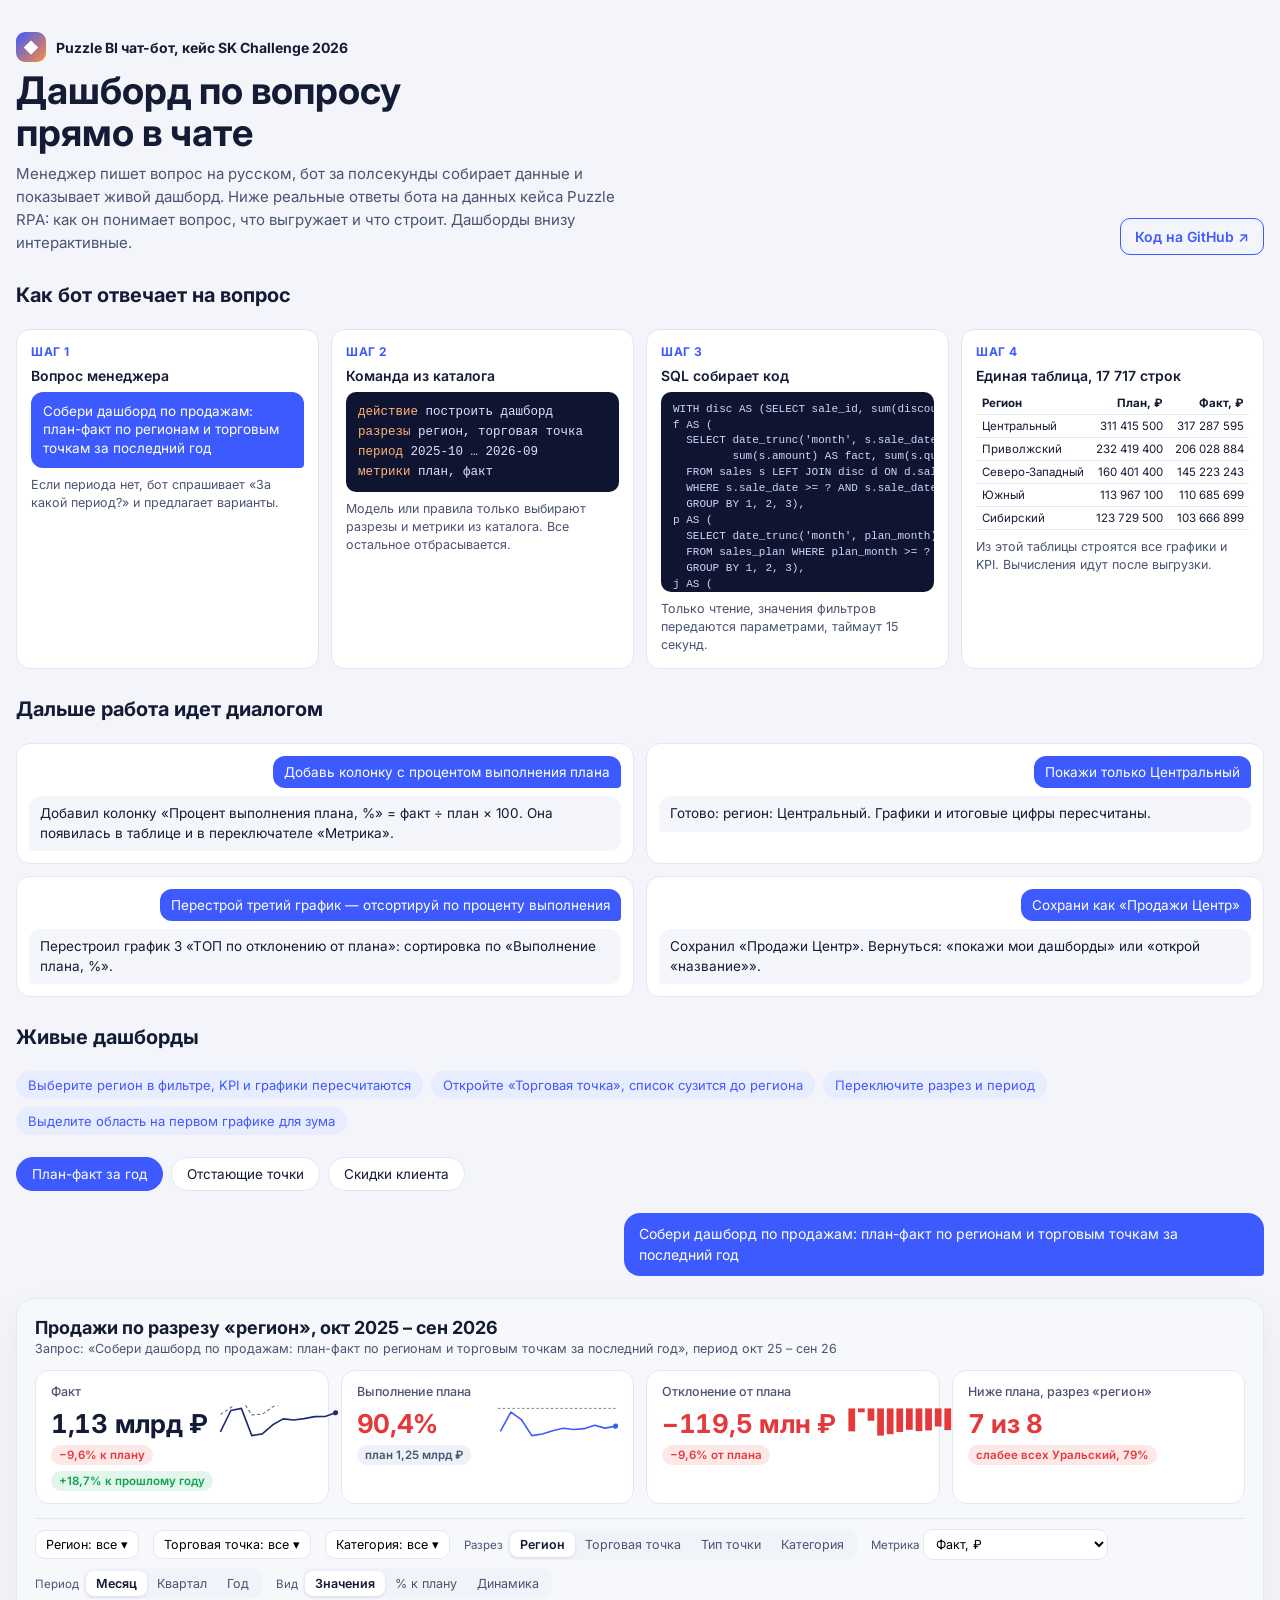
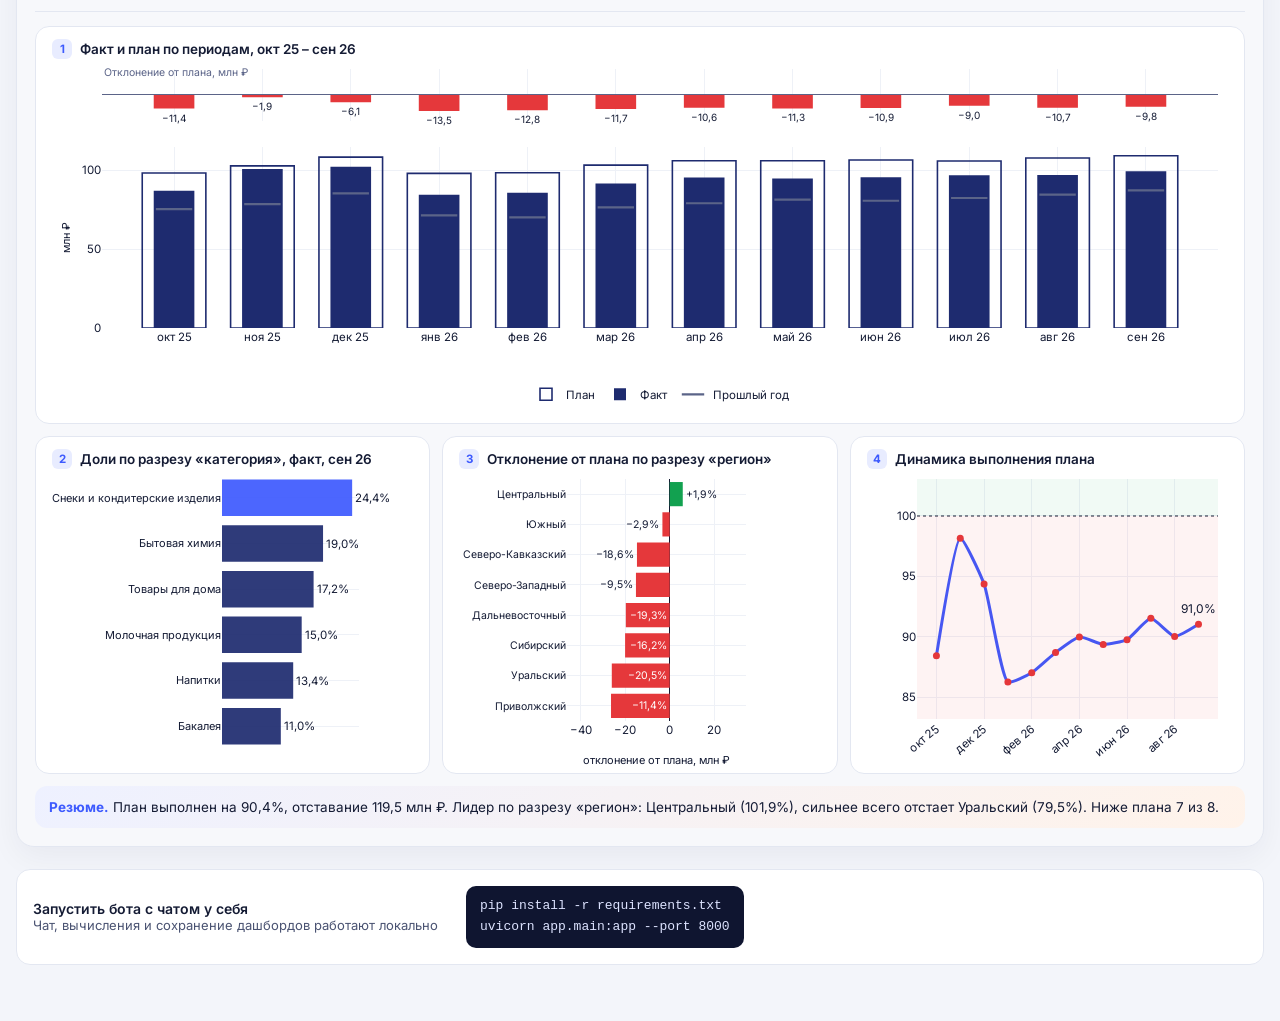
==== index.html @ 56848aa1 "Сайт-демо Puzzle BI чат-бота Co-Authored-By: Claude Opus 5.5 <noreply@anthropic.com> Claude-Session:" ====
<!doctype html>
<html lang="ru">
<head>
<meta charset="utf-8">
<meta name="viewport" content="width=device-width, initial-scale=1">
<title>Puzzle BI чат-бот</title>
<link rel="preconnect" href="https://fonts.googleapis.com">
<link rel="stylesheet" href="https://fonts.googleapis.com/css2?family=Inter:wght@400;500;600;700&display=swap">
<style>
:root {
  --bg: #F3F5FA;
  --panel: #FFFFFF;
  --ink: #141B34;
  --ink-2: #4A5372;
  --line: #E3E7F1;
  --brand: #3D5AFE;
  --brand-soft: #E8ECFF;
  --plan: #B7C3FF;
  --fact: #3D5AFE;
  --good: #12A150;
  --good-soft: #E3F6EB;
  --bad: #E5383B;
  --bad-soft: #FDE8E8;
  --accent: #FF8A3D;
  --radius: 14px;
}
* { box-sizing: border-box; }
body { margin: 0; font-family: Inter, -apple-system, 'Segoe UI', Roboto, sans-serif; color: var(--ink); background: var(--bg); font-size: 14px; }
button { font: inherit; cursor: pointer; }

/* ---------- чат ---------- */
.app { display: grid; grid-template-columns: 280px 1fr; height: 100vh; }
.side { background: #0F1530; color: #fff; padding: 20px 16px; overflow-y: auto; display: flex; flex-direction: column; gap: 18px; }
.brand { display: flex; align-items: center; gap: 10px; font-weight: 700; font-size: 17px; }
.brand-mark { width: 30px; height: 30px; border-radius: 9px; background: linear-gradient(135deg, #3D5AFE, #FF8A3D); display: grid; place-items: center; font-size: 15px; }
.side h4 { margin: 0 0 8px; font-size: 12px; text-transform: uppercase; letter-spacing: .06em; color: #9AA5D6; }
.side .item { display: block; width: 100%; text-align: left; background: rgba(255,255,255,.06); border: 0; color: #fff; padding: 9px 11px; border-radius: 10px; margin-bottom: 6px; font-size: 13px; line-height: 1.35; }
.side .item:hover { background: rgba(255,255,255,.14); }
.side .item small { display: block; color: #9AA5D6; margin-top: 2px; }
.side .status { font-size: 12px; color: #9AA5D6; line-height: 1.5; margin-top: auto; }
.side .dot { display: inline-block; width: 8px; height: 8px; border-radius: 50%; margin-right: 6px; background: #12A150; }
.side .dot.off { background: #FF8A3D; }

.main { display: flex; flex-direction: column; min-width: 0; }
.feed { flex: 1; overflow-y: auto; padding: 24px 28px 12px; display: flex; flex-direction: column; gap: 14px; }
.msg { max-width: 920px; }
.msg.user { align-self: flex-end; background: var(--brand); color: #fff; padding: 10px 14px; border-radius: 16px 16px 4px 16px; max-width: 640px; }
.msg.bot { align-self: flex-start; width: 100%; }
.msg.bot .bubble { background: var(--panel); padding: 12px 15px; border-radius: 16px 16px 16px 4px; border: 1px solid var(--line); line-height: 1.5; max-width: 760px; }
.msg.wide { max-width: none; }
.quick { display: flex; flex-wrap: wrap; gap: 8px; margin-top: 8px; }
.quick button { background: var(--brand-soft); color: var(--brand); border: 0; border-radius: 999px; padding: 7px 13px; font-size: 13px; }
.quick button:hover { background: #D6DDFF; }
.link-btn { display: inline-block; margin-top: 8px; background: var(--brand); color: #fff; padding: 8px 14px; border-radius: 10px; text-decoration: none; }
.composer { padding: 14px 28px 20px; background: linear-gradient(to top, var(--bg) 70%, transparent); }
.composer form { display: flex; gap: 10px; background: #fff; border: 1px solid var(--line); border-radius: 16px; padding: 8px 8px 8px 16px; box-shadow: 0 6px 24px rgba(20,27,52,.06); }
.composer input { flex: 1; border: 0; outline: none; font: inherit; font-size: 15px; }
.composer button { background: var(--brand); color: #fff; border: 0; border-radius: 11px; padding: 10px 18px; font-weight: 600; }
.typing { color: var(--ink-2); font-size: 13px; }

/* таблица в чате */
.tbl-wrap { background: var(--panel); border: 1px solid var(--line); border-radius: var(--radius); overflow: hidden; }
.tbl-cap { padding: 10px 14px; font-weight: 600; display: flex; justify-content: space-between; gap: 10px; align-items: baseline; }
.tbl-cap small { font-weight: 400; color: var(--ink-2); }
.tbl-scroll { max-height: 330px; overflow: auto; }
table.data { border-collapse: collapse; width: 100%; font-size: 13px; }
table.data th { position: sticky; top: 0; background: #F7F8FC; text-align: right; padding: 8px 12px; font-weight: 600; color: var(--ink-2); white-space: nowrap; border-bottom: 1px solid var(--line); }
table.data th:first-child, table.data td:first-child { text-align: left; }
table.data td { padding: 7px 12px; text-align: right; border-bottom: 1px solid #F0F2F8; white-space: nowrap; font-variant-numeric: tabular-nums; }
table.data td.hl, table.data th.hl { background: #FFF4EC; color: #B4501A; }
details.sql { padding: 0 14px 10px; font-size: 12px; color: var(--ink-2); }
details.sql pre { background: #0F1530; color: #CFD6FF; padding: 10px; border-radius: 10px; overflow: auto; max-height: 220px; }

/* список дашбордов */
.dlist { display: grid; grid-template-columns: repeat(auto-fill, minmax(260px, 1fr)); gap: 10px; }
.dcard { background: var(--panel); border: 1px solid var(--line); border-radius: 12px; padding: 12px 14px; }
.dcard b { display: block; margin-bottom: 4px; }
.dcard p { margin: 0 0 8px; color: var(--ink-2); font-size: 12.5px; }
.dcard button { background: var(--brand-soft); color: var(--brand); border: 0; border-radius: 8px; padding: 6px 10px; font-size: 12.5px; }

/* ---------- дашборд ---------- */
.dash { background: var(--panel); border: 1px solid var(--line); border-radius: 18px; padding: 18px; box-shadow: 0 10px 30px rgba(20,27,52,.05); }
.dash.stale { opacity: .55; }
.dash-head { display: flex; justify-content: space-between; gap: 16px; align-items: flex-start; margin-bottom: 14px; }
.dash-title { font-size: 18px; font-weight: 700; }
.dash-sub { color: var(--ink-2); font-size: 12.5px; margin-top: 3px; }
.dash-hist { font-size: 12px; color: var(--ink-2); }
.dash-hist summary { cursor: pointer; color: var(--brand); }
.dash-hist ol { margin: 6px 0 0; padding-left: 18px; max-width: 360px; }
.kpis { display: grid; grid-template-columns: repeat(auto-fit, minmax(150px, 1fr)); gap: 10px; margin-bottom: 14px; }
.kpi { background: #F7F8FC; border-radius: 12px; padding: 11px 13px; }
.kpi .k-label { font-size: 12px; color: var(--ink-2); }
.kpi .k-val { font-size: 21px; font-weight: 700; margin-top: 3px; font-variant-numeric: tabular-nums; }
.kpi .k-sub { font-size: 12px; margin-top: 2px; font-weight: 600; }
.kpi.good { background: var(--good-soft); } .kpi.good .k-val, .kpi.good .k-sub { color: var(--good); }
.kpi.bad { background: var(--bad-soft); } .kpi.bad .k-val, .kpi.bad .k-sub { color: var(--bad); }
.controls { display: flex; flex-wrap: wrap; gap: 8px 14px; align-items: center; padding: 10px 0 12px; border-top: 1px solid var(--line); border-bottom: 1px solid var(--line); margin-bottom: 14px; }
.ctl-label { font-size: 11.5px; color: var(--ink-2); margin-right: 4px; }
.seg { display: inline-flex; background: #F1F3FA; border-radius: 10px; padding: 3px; }
.seg button { border: 0; background: transparent; padding: 5px 10px; border-radius: 8px; font-size: 12.5px; color: var(--ink-2); }
.seg button.on { background: #fff; color: var(--ink); box-shadow: 0 1px 3px rgba(20,27,52,.12); font-weight: 600; }
select.metric { border: 1px solid var(--line); border-radius: 10px; padding: 6px 8px; font: inherit; font-size: 12.5px; background: #fff; max-width: 230px; }

.ms { position: relative; }
.ms-btn { border: 1px solid var(--line); background: #fff; border-radius: 10px; padding: 6px 10px; font-size: 12.5px; max-width: 230px; white-space: nowrap; overflow: hidden; text-overflow: ellipsis; }
.ms-btn.active { border-color: var(--brand); color: var(--brand); background: var(--brand-soft); }
.ms-pop { position: absolute; z-index: 30; top: 36px; left: 0; width: 300px; background: #fff; border: 1px solid var(--line); border-radius: 12px; box-shadow: 0 14px 40px rgba(20,27,52,.18); padding: 8px; }
.ms-pop input.ms-search { width: 100%; border: 1px solid var(--line); border-radius: 8px; padding: 7px 9px; font: inherit; font-size: 13px; margin-bottom: 6px; outline: none; }
.ms-list { max-height: 240px; overflow-y: auto; }
.ms-list label { display: flex; gap: 8px; align-items: flex-start; text-align: left; padding: 5px 6px; border-radius: 7px; font-size: 12.5px; cursor: pointer; }
.ms-list label:hover { background: #F4F6FC; }
.ms-foot { display: flex; justify-content: space-between; padding-top: 6px; font-size: 12px; }
.ms-foot button { border: 0; background: none; color: var(--brand); }
.ms-note { font-size: 11.5px; color: var(--ink-2); padding: 4px 6px; }

.charts { display: grid; grid-template-columns: 1fr 1fr; gap: 12px; }
.charts.one { grid-template-columns: 1fr; }
.chart { border: 1px solid var(--line); border-radius: 14px; padding: 10px 10px 4px; min-height: 330px; position: relative; }
.chart-title { font-weight: 600; font-size: 13.5px; padding: 2px 6px 0; display: flex; gap: 8px; align-items: center; }
.chart-num { width: 20px; height: 20px; border-radius: 6px; background: var(--brand-soft); color: var(--brand); font-size: 11.5px; display: grid; place-items: center; font-weight: 700; }
.chart-plot { height: 300px; }
.empty { display: grid; place-items: center; height: 280px; color: var(--ink-2); font-size: 13px; }
.insight { margin-top: 12px; background: linear-gradient(135deg, #EEF1FF, #FFF3EA); border-radius: 12px; padding: 11px 14px; font-size: 13.5px; line-height: 1.5; }
.insight b { color: var(--brand); }

body.export { padding: 24px; }
body.export .dash { max-width: 1280px; margin: 0 auto; }
@media (max-width: 1100px) { .charts { grid-template-columns: 1fr; } .app { grid-template-columns: 1fr; } .side { display: none; } }

.ms-list input[type=checkbox] { margin: 2px 0 0; flex: none; }

/* ---------- редизайн по практикам IBCS ---------- */
.kpis { grid-template-columns: repeat(auto-fit, minmax(230px, 1fr)); gap: 12px; }
.kpi { background: var(--panel); border: 1px solid var(--line); border-radius: 14px; padding: 13px 15px 12px; display: flex; flex-direction: column; gap: 6px; }
.kpi.good, .kpi.bad { background: var(--panel); }
.kpi .k-label { font-size: 12.5px; color: var(--ink-2); font-weight: 500; }
.kpi .k-row { display: flex; align-items: flex-end; justify-content: space-between; gap: 10px; }
.kpi .k-val { font-size: 26px; font-weight: 700; letter-spacing: -0.01em; color: var(--ink); white-space: nowrap; }
.kpi .k-val.small { font-size: 17px; white-space: normal; line-height: 1.25; }
.kpi.good .k-val { color: var(--good); } .kpi.bad .k-val { color: var(--bad); }
.kpi .k-spark { flex: none; width: 120px; }
.kpi .spark { width: 120px; height: 34px; display: block; }
.kpi .k-chips { display: flex; flex-wrap: wrap; gap: 6px; }
.chip { font-size: 11.5px; font-weight: 600; padding: 3px 8px; border-radius: 999px; background: #EEF1F8; color: var(--ink-2); }
.chip.good { background: var(--good-soft); color: var(--good); }
.chip.bad { background: var(--bad-soft); color: var(--bad); }
.charts.four { grid-template-columns: repeat(3, minmax(0, 1fr)); }
.charts.four .chart.wide { grid-column: 1 / -1; }
.charts.four .chart.wide .chart-plot { height: 360px; }
.chart { background: var(--panel); }
.dash { background: #F7F8FB; }
@media (max-width: 1100px) { .charts.four { grid-template-columns: 1fr; } }
@media (max-width: 520px) { .kpi .k-spark { display: none; } }

body { background: var(--bg); color: var(--ink); }
.page { max-width: 1320px; margin: 0 auto; padding: 32px max(16px, env(safe-area-inset-right, 0px)) 56px max(16px, env(safe-area-inset-left, 0px)); display: flex; flex-direction: column; gap: 22px; }
.top { display: flex; flex-wrap: wrap; justify-content: space-between; gap: 16px 24px; align-items: flex-end; }
.top h1 { margin: 8px 0; font-size: clamp(26px, 3.4vw, 38px); line-height: 1.1; text-wrap: balance; max-width: 22ch; }
.top p { margin: 0; max-width: 70ch; color: var(--ink-2); line-height: 1.55; font-size: 15px; }
.brandline { display: flex; gap: 10px; align-items: center; font-weight: 700; }
.brandline .brand-mark { color: #fff; }
a.gh { color: var(--brand); font-weight: 600; text-decoration: none; border: 1px solid var(--brand); border-radius: 10px; padding: 9px 14px; white-space: nowrap; }
a.gh:hover { background: var(--brand-soft); }
h2 { margin: 6px 0 0; font-size: 20px; }
.flow { display: grid; grid-template-columns: repeat(4, minmax(0, 1fr)); gap: 12px; }
.step { background: var(--panel); border: 1px solid var(--line); border-radius: 14px; padding: 14px; display: flex; flex-direction: column; gap: 8px; min-width: 0; }
.step .n { font-size: 12px; font-weight: 700; color: var(--brand); text-transform: uppercase; letter-spacing: .05em; }
.step .h { font-weight: 600; }
.step .hint { font-size: 12.5px; color: var(--ink-2); line-height: 1.45; }
.bubble-q { background: var(--brand); color: #fff; padding: 10px 12px; border-radius: 12px 12px 4px 12px; line-height: 1.4; font-size: 13.5px; }
.cmd { background: #0F1530; color: #DDE3FF; border-radius: 10px; padding: 10px 12px; font: 12.5px/1.6 Menlo, Consolas, monospace; }
.cmd span { color: #FFB27A; }
pre.sql { margin: 0; background: #0F1530; color: #CFD6FF; border-radius: 10px; padding: 10px 12px; font: 11px/1.45 Menlo, Consolas, monospace; overflow: auto; max-height: 200px; }
.step table { border-collapse: collapse; width: 100%; font-size: 11.5px; }
.step th, .step td { padding: 4px 6px; text-align: right; border-bottom: 1px solid var(--line); white-space: nowrap; }
.step th:first-child, .step td:first-child { text-align: left; }
.step .tw { overflow-x: auto; }
.dialog { display: grid; grid-template-columns: repeat(2, minmax(0, 1fr)); gap: 12px; }
.turn { background: var(--panel); border: 1px solid var(--line); border-radius: 14px; padding: 12px; display: flex; flex-direction: column; gap: 8px; }
.turn .q { align-self: flex-end; background: var(--brand); color: #fff; padding: 8px 11px; border-radius: 12px 12px 4px 12px; font-size: 13.5px; }
.turn .a { background: #F4F6FC; padding: 8px 11px; border-radius: 12px 12px 12px 4px; font-size: 13.5px; line-height: 1.45; }
.try { display: flex; flex-wrap: wrap; gap: 8px; }
.try span { background: var(--brand-soft); color: var(--brand); border-radius: 999px; padding: 6px 12px; font-size: 13px; }
.tabs { display: flex; flex-wrap: wrap; gap: 8px; }
.tabs button { border: 1px solid var(--line); background: var(--panel); color: var(--ink); border-radius: 999px; padding: 8px 15px; font-size: 13.5px; }
.tabs button[aria-selected="true"] { background: var(--brand); border-color: var(--brand); color: #fff; }
.ask { align-self: flex-end; background: var(--brand); color: #fff; padding: 11px 15px; border-radius: 16px 16px 4px 16px; max-width: min(640px, 100%); line-height: 1.45; }
.run { background: var(--panel); border: 1px solid var(--line); border-radius: 14px; padding: 16px; display: flex; flex-wrap: wrap; gap: 14px 28px; align-items: center; }
.run pre { margin: 0; font: 13px/1.6 Menlo, Consolas, monospace; background: #0F1530; color: #DDE3FF; padding: 10px 14px; border-radius: 10px; overflow-x: auto; }
#dash { min-width: 0; }
@media (max-width: 1000px) { .flow { grid-template-columns: repeat(2, minmax(0, 1fr)); } .dialog { grid-template-columns: 1fr; } }
@media (max-width: 560px) { .flow { grid-template-columns: 1fr; } }
</style>
</head>
<body>
<div class="page">
  <header class="top">
    <div>
      <div class="brandline"><span class="brand-mark">◆</span>Puzzle BI чат-бот, кейс SK Challenge 2026</div>
      <h1>Дашборд по вопросу прямо в чате</h1>
      <p>Менеджер пишет вопрос на русском, бот за полсекунды собирает данные и показывает живой дашборд. Ниже реальные ответы бота на данных кейса Puzzle RPA: как он понимает вопрос, что выгружает и что строит. Дашборды внизу интерактивные.</p>
    </div>
    <a class="gh" href="https://github.com/alkornilovich/Cases/tree/main/sk-challenge-puzzle-bi-bot">Код на GitHub ↗</a>
  </header>

  <h2>Как бот отвечает на вопрос</h2>
  <div class="flow">
    <div class="step"><div class="n">Шаг 1</div><div class="h">Вопрос менеджера</div><div class="bubble-q">Собери дашборд по продажам: план-факт по регионам и торговым точкам за последний год</div><div class="hint">Если периода нет, бот спрашивает «За какой период?» и предлагает варианты.</div></div>
    <div class="step"><div class="n">Шаг 2</div><div class="h">Команда из каталога</div><div class="cmd"><div><span>действие</span> построить дашборд</div><div><span>разрезы</span> регион, торговая точка</div><div><span>период</span> 2025-10 … 2026-09</div><div><span>метрики</span> план, факт</div></div><div class="hint">Модель или правила только выбирают разрезы и метрики из каталога. Все остальное отбрасывается.</div></div>
    <div class="step"><div class="n">Шаг 3</div><div class="h">SQL собирает код</div><pre class="sql">WITH disc AS (SELECT sale_id, sum(discount_amount) AS discount FROM discounts GROUP BY sale_id),
f AS (
  SELECT date_trunc(&#x27;month&#x27;, s.sale_date) AS m, s.outlet_id, s.product_id,
         sum(s.amount) AS fact, sum(s.quantity) AS qty, count(*) AS deals, sum(coalesce(d.discount, 0)) AS discount
  FROM sales s LEFT JOIN disc d ON d.sale_id = s.sale_id
  WHERE s.sale_date &gt;= ? AND s.sale_date &lt; ?
  GROUP BY 1, 2, 3),
p AS (
  SELECT date_trunc(&#x27;month&#x27;, plan_month) AS m, outlet_id, product_id, sum(plan_amount) AS plan
  FROM sales_plan WHERE plan_month &gt;= ? AND plan_month &lt; ?
  GROUP BY 1, 2, 3),
j AS (
  SELECT coalesce(f.m, p.m) AS m, coalesce(f.outlet_id, p.outlet_id) AS outlet_id,
         coalesce(f.product_id, p.product_id) AS product_id,
         coalesce(p.plan, 0) AS plan, coalesce(f.fact, 0) AS fact, coalesce(f.qty, 0) AS qty,
         coalesce(f.deals, 0) AS deals, coalesce(f.discount, 0) AS discount
  FROM f FULL OUTER JOIN p ON f.m = p.m AND f.outlet_id = p.outlet_id AND f.product_id = p.product_id)
SELECT strftime(m, &#x27;%Y-%m&#x27;) AS period,
       r.region_name AS region,
       o.outlet_name AS outlet,
       o.outlet_type AS outlet_type,
       pr.category AS category,
       sum(plan) AS plan,
       sum(fact) AS fact,
       sum(qty) AS qty,
       sum(deals) AS deals,
       sum(discount) AS discount
FROM j
JOIN outlets o ON o.outlet_id = j.outlet_id
JOIN regions r O</pre><div class="hint">Только чтение, значения фильтров передаются параметрами, таймаут 15 секунд.</div></div>
    <div class="step"><div class="n">Шаг 4</div><div class="h">Единая таблица, 17 717 строк</div><div class="tw"><table><thead><tr><th>Регион</th><th>План, ₽</th><th>Факт, ₽</th><th>Количество, шт</th></tr></thead><tbody><tr><td>Центральный</td><td>311 415 500</td><td>317 287 595</td><td>2 802 033</td></tr><tr><td>Приволжский</td><td>232 419 400</td><td>206 028 884</td><td>1 803 546</td></tr><tr><td>Северо-Западный</td><td>160 401 400</td><td>145 223 243</td><td>1 305 911</td></tr><tr><td>Южный</td><td>113 967 100</td><td>110 685 699</td><td>954 989</td></tr><tr><td>Сибирский</td><td>123 729 500</td><td>103 666 899</td><td>899 099</td></tr></tbody></table></div><div class="hint">Из этой таблицы строятся все графики и KPI. Вычисления идут после выгрузки.</div></div>
  </div>

  <h2>Дальше работа идет диалогом</h2>
  <div class="dialog"><div class="turn"><div class="q">Добавь колонку с процентом выполнения плана</div><div class="a">Добавил колонку «Процент выполнения плана, %» = факт ÷ план × 100. Она появилась в таблице и в переключателе «Метрика».</div></div><div class="turn"><div class="q">Покажи только Центральный</div><div class="a">Готово: регион: Центральный. Графики и итоговые цифры пересчитаны.</div></div><div class="turn"><div class="q">Перестрой третий график — отсортируй по проценту выполнения</div><div class="a">Перестроил график 3 «ТОП по отклонению от плана»: сортировка по «Выполнение плана, %».</div></div><div class="turn"><div class="q">Сохрани как «Продажи Центр»</div><div class="a">Сохранил «Продажи Центр». Вернуться: «покажи мои дашборды» или «открой «название»».</div></div></div>

  <h2>Живые дашборды</h2>
  <div class="try"><span>Выберите регион в фильтре, KPI и графики пересчитаются</span><span>Откройте «Торговая точка», список сузится до региона</span><span>Переключите разрез и период</span><span>Выделите область на первом графике для зума</span></div>
  <div class="tabs" role="tablist" id="tabs"></div>
  <div class="ask" id="ask"></div>
  <div id="dash"></div>

  <div class="run">
    <div><div class="h" style="font-weight:600">Запустить бота с чатом у себя</div><div class="hint" style="color:var(--ink-2);font-size:13px">Чат, вычисления и сохранение дашбордов работают локально</div></div>
    <pre>pip install -r requirements.txt
uvicorn app.main:app --port 8000</pre>
  </div>
</div>
<script src="plotly.min.js"></script>
<script>
// Интерактивный дашборд: KPI, фильтры с поиском, переключатели, 4 графика Plotly.
// Все графики и KPI строятся из одной таблицы, которую прислал бот.
// Формулы вычисляются тем же алгоритмом, что и в Python: дерево {op, a, b}, без eval.

const MEASURE_KEYS = ['plan', 'fact', 'qty', 'discount', 'deals'];
const COLORS = { plan: '#1E2B6F', fact: '#1E2B6F', ly: '#C3CAE6', good: '#12A150', bad: '#E5383B', accent: '#3D5AFE', ink: '#141B34', soft: '#5B6488', grid: '#EEF1F7' };
function shiftYear(key) {
  if (/^\d{4}-\d{2}$/.test(key)) return monthAdd(key, -12);
  return String(+key.slice(0, 4) - 1) + key.slice(4);
}
function signed(v, unit) { return (v > 0 ? '+' : v < 0 ? '−' : '') + fmtNum(Math.abs(v), unit); }
function sparkSvg(values, opts) {
  const w = 150, h = 40, pad = 3;
  const vals = values.map(v => isFinite(v) ? v : null);
  const nums = vals.filter(v => v !== null).concat(opts.ref !== undefined ? [opts.ref] : []);
  if (!nums.length) return '';
  let lo = Math.min(...nums), hi = Math.max(...nums);
  if (opts.bars) { lo = Math.min(lo, 0); hi = Math.max(hi, 0); }
  if (hi === lo) hi = lo + 1;
  const X = i => pad + i * (w - 2 * pad) / Math.max(1, vals.length - 1);
  const Y = v => h - pad - (v - lo) / (hi - lo) * (h - 2 * pad);
  let out = `<svg viewBox="0 0 ${w} ${h}" class="spark" aria-hidden="true">`;
  if (opts.ref !== undefined) out += `<line x1="0" x2="${w}" y1="${Y(opts.ref)}" y2="${Y(opts.ref)}" stroke="${COLORS.soft}" stroke-dasharray="3 3" stroke-width="1"/>`;
  if (opts.bars) {
    const bw = (w - 2 * pad) / vals.length * 0.7;
    vals.forEach((v, i) => { if (v === null) return; const x = pad + i * (w - 2 * pad) / vals.length; const y0 = Y(0), y1 = Y(v);
      out += `<rect x="${x}" y="${Math.min(y0, y1)}" width="${bw}" height="${Math.max(1, Math.abs(y1 - y0))}" fill="${v >= 0 ? COLORS.good : COLORS.bad}"/>`; });
  } else {
    if (opts.second) { const p2 = opts.second.map((v, i) => isFinite(v) ? `${X(i)},${Y(v)}` : '').filter(Boolean).join(' '); out += `<polyline points="${p2}" fill="none" stroke="${COLORS.soft}" stroke-width="1.3" stroke-dasharray="4 3"/>`; }
    const pts = vals.map((v, i) => v === null ? '' : `${X(i)},${Y(v)}`).filter(Boolean).join(' ');
    out += `<polyline points="${pts}" fill="none" stroke="${opts.color || COLORS.fact}" stroke-width="2" stroke-linejoin="round"/>`;
    const li = vals.length - 1;
    if (vals[li] !== null) out += `<circle cx="${X(li)}" cy="${Y(vals[li])}" r="3.2" fill="${opts.color || COLORS.fact}"/>`;
  }
  return out + '</svg>';
}
const PALETTE = ['#3D5AFE', '#FF8A3D', '#12A150', '#9B5DE5', '#00B4D8', '#F15BB5', '#FFC300', '#6C757D', '#2EC4B6'];
const MONTHS = ['янв', 'фев', 'мар', 'апр', 'май', 'июн', 'июл', 'авг', 'сен', 'окт', 'ноя', 'дек'];

function decodeTable(table) {
  const cols = {};
  for (const name of table.order) {
    const col = table.cols[name];
    cols[name] = Array.isArray(col) ? col : col.codes.map(i => col.dict[i]);
  }
  return { n: table.n, cols, order: table.order };
}

function monthAdd(ym, n) {
  const y = +ym.slice(0, 4), m = +ym.slice(5, 7);
  const t = y * 12 + (m - 1) + n;
  return `${Math.floor(t / 12)}-${String(t % 12 + 1).padStart(2, '0')}`;
}

function periodKey(ym, grain) {
  if (grain === 'year') return ym.slice(0, 4);
  if (grain === 'quarter') return `${ym.slice(0, 4)} Q${Math.floor((+ym.slice(5, 7) - 1) / 3) + 1}`;
  return ym;
}

function periodLabel(key) {
  if (/^\d{4}-\d{2}$/.test(key)) return `${MONTHS[+key.slice(5, 7) - 1]} ${key.slice(2, 4)}`;
  return key;
}

function fmtNum(v, unit) {
  if (v === null || v === undefined || !isFinite(v)) return '—';
  const a = Math.abs(v);
  if (unit === '%') return v.toFixed(1).replace('.', ',') + '%';
  if (unit === '₽' || unit === undefined) {
    if (a >= 1e9) return (v / 1e9).toFixed(2).replace('.', ',') + ' млрд ₽';
    if (a >= 1e6) return (v / 1e6).toFixed(1).replace('.', ',') + ' млн ₽';
    if (a >= 1e3) return Math.round(v / 1e3).toLocaleString('ru-RU') + ' тыс. ₽';
    return Math.round(v).toLocaleString('ru-RU') + ' ₽';
  }
  return Math.round(v).toLocaleString('ru-RU') + (unit ? ' ' + unit : '');
}

function rubScale(values) {
  const max = Math.max(0, ...values.filter(v => isFinite(v)).map(Math.abs));
  if (max >= 1e9) return [1e9, 'млрд ₽'];
  if (max >= 1e6) return [1e6, 'млн ₽'];
  if (max >= 1e3) return [1e3, 'тыс. ₽'];
  return [1, '₽'];
}

function evalExpr(node, sums) {
  if ('num' in node) return node.num;
  if ('col' in node) return sums[node.col] ?? NaN;
  const a = evalExpr(node.a, sums), b = evalExpr(node.b, sums);
  if (node.op === '+') return a + b;
  if (node.op === '-') return a - b;
  if (node.op === '*') return a * b;
  if (node.op === '/') return b === 0 ? NaN : a / b;
  return NaN;
}

function renderDashboard(el, payload, api) {
  const st = JSON.parse(JSON.stringify(payload.state));
  const ui = st.ui;
  const data = decodeTable(payload.table);
  const metrics = payload.metrics;
  const metricById = Object.fromEntries(metrics.map(m => [m.id, m]));
  const dimTitle = payload.dims;
  const charts = st.charts;
  const hasPlan = data.order.includes('plan');
  const plots = [];

  el.innerHTML = '';
  el.className = 'dash';

  // ---------- агрегирование ----------
  function rowsIdx(range, ignoreDim) {
    const out = [];
    const per = data.cols.period;
    for (let i = 0; i < data.n; i++) {
      if (per[i] < range.start || per[i] > range.end) continue;
      let ok = true;
      for (const [dim, vals] of Object.entries(ui.filters || {})) {
        if (!vals || !vals.length || dim === ignoreDim || !data.cols[dim]) continue;
        if (!vals.includes(data.cols[dim][i])) { ok = false; break; }
      }
      if (ok) out.push(i);
    }
    return out;
  }

  function group(idx, keyFn) {
    const map = new Map();
    for (const i of idx) {
      const k = keyFn(i);
      let s = map.get(k);
      if (!s) { s = {}; for (const m of MEASURE_KEYS) s[m] = 0; map.set(k, s); }
      for (const m of MEASURE_KEYS) if (data.cols[m]) s[m] += data.cols[m][i] || 0;
    }
    return map;
  }

  function plainValue(sums, id) {
    const m = metricById[id];
    if (!m || m.kind === 'measure') return sums[id];
    if (m.kind === 'formula') return evalExpr(m.expr, sums);
    return sums[m.metric || 'fact'];
  }

  // значения метрики для упорядоченных ключей (оконные функции считаются по ряду)
  function seriesValues(keys, map, id, isPeriod, prevMap) {
    const m = metricById[id];
    const base = keys.map(k => plainValue(map.get(k), id));
    if (!m || m.kind === 'measure' || m.kind === 'formula') return base;
    if (m.kind === 'share') {
      const total = keys.reduce((s, k) => s + (map.get(k)[m.metric] || 0), 0);
      return keys.map(k => total ? map.get(k)[m.metric] / total * 100 : NaN);
    }
    if (m.kind === 'rank') {
      const vals = keys.map(k => map.get(k)[m.metric]);
      return vals.map(v => 1 + vals.filter(x => x > v).length);
    }
    if (!isPeriod) return keys.map(() => NaN);
    if (m.kind === 'cumsum') {
      let acc = 0;
      return keys.map(k => (acc += map.get(k)[m.metric] || 0));
    }
    if (m.kind === 'pct_change') {
      const lagMonths = m.lag || 1;
      const steps = lagMonths === 12 ? { month: 12, quarter: 4, year: 1 }[ui.grain] : 1;
      const all = prevMap || map;
      const allKeys = [...all.keys()].sort();
      return keys.map(k => {
        const pos = allKeys.indexOf(k);
        const prevKey = allKeys[pos - steps];
        if (pos < 0 || !prevKey) return NaN;
        const prev = all.get(prevKey)[m.metric], cur = all.get(k)[m.metric];
        return prev ? (cur / prev - 1) * 100 : NaN;
      });
    }
    return base;
  }

  function unitOf(id) { return (metricById[id] && metricById[id].unit) || ''; }
  function titleOf(id) { return (metricById[id] && metricById[id].title) || id; }
  function resolve(v, fallback) { return v === '@metric' ? ui.metric : v === '@dim' ? ui.dim : (v || fallback); }

  // ---------- шапка ----------
  const head = document.createElement('div');
  head.className = 'dash-head';
  const r = ui.range;
  head.innerHTML = `<div><div class="dash-title"></div><div class="dash-sub"></div></div>`;
  head.querySelector('.dash-title').textContent = st.name;
  head.querySelector('.dash-sub').textContent = `Запрос: «${st.query}» · период ${periodLabel(r.start)} – ${periodLabel(r.end)}`.replace(' · ', ', ');
  if ((st.history || []).length) {
    const h = document.createElement('details');
    h.className = 'dash-hist';
    h.innerHTML = `<summary>История изменений: ${st.history.length}</summary><ol>${st.history.map(x => `<li></li>`).join('')}</ol>`;
    h.querySelectorAll('li').forEach((li, i) => (li.textContent = st.history[i]));
    head.appendChild(h);
  }
  el.appendChild(head);

  const kpiBox = document.createElement('div');
  kpiBox.className = 'kpis';
  el.appendChild(kpiBox);

  // ---------- фильтры и переключатели ----------
  const controls = document.createElement('div');
  controls.className = 'controls';
  el.appendChild(controls);

  const allRange = { start: '0000-00', end: '9999-99' };
  function options(dim) {
    // каскад: варианты зависят от остальных фильтров (регион -> точки)
    const idx = rowsIdx(ui.range, dim);
    const set = new Set();
    for (const i of idx) set.add(data.cols[dim][i]);
    return [...set].sort((a, b) => a.localeCompare(b, 'ru'));
  }

  function multiSelect(dim) {
    const wrap = document.createElement('div');
    wrap.className = 'ms';
    const btn = document.createElement('button');
    btn.className = 'ms-btn';
    const sel = () => ui.filters[dim] || [];
    const label = () => {
      const s = sel();
      btn.classList.toggle('active', s.length > 0);
      btn.textContent = `${dimTitle[dim]}: ` + (s.length === 0 ? 'все' : s.length === 1 ? s[0] : `выбрано ${s.length}`) + ' ▾';
    };
    label();
    wrap.appendChild(btn);
    btn.onclick = (e) => {
      e.stopPropagation();
      document.querySelectorAll('.ms-pop').forEach(p => p.remove());
      const pop = document.createElement('div');
      pop.className = 'ms-pop';
      pop.onclick = ev => ev.stopPropagation();
      const input = document.createElement('input');
      input.className = 'ms-search';
      input.placeholder = 'Поиск: начни вводить название';
      const list = document.createElement('div');
      list.className = 'ms-list';
      const opts = options(dim);
      const note = document.createElement('div');
      note.className = 'ms-note';
      if (dim === 'outlet' && (ui.filters.region || []).length) note.textContent = `Каскад: только точки региона ${ui.filters.region.join(', ')}`;
      function draw() {
        const q = input.value.toLowerCase().replace(/ё/g, 'е');
        const shown = opts.filter(o => o.toLowerCase().replace(/ё/g, 'е').includes(q)).slice(0, 300);
        list.innerHTML = '';
        for (const o of shown) {
          const lab = document.createElement('label');
          const cb = document.createElement('input');
          cb.type = 'checkbox';
          cb.checked = sel().includes(o);
          cb.onchange = () => {
            const cur = new Set(sel());
            cb.checked ? cur.add(o) : cur.delete(o);
            ui.filters[dim] = [...cur];
            label(); update();
          };
          lab.appendChild(cb);
          lab.appendChild(document.createTextNode(o));
          list.appendChild(lab);
        }
        if (!shown.length) list.innerHTML = '<div class="ms-note">Ничего не найдено</div>';
      }
      input.oninput = draw;
      const foot = document.createElement('div');
      foot.className = 'ms-foot';
      foot.innerHTML = `<span class="ms-note">${opts.length} значений</span><button>Сбросить</button>`;
      foot.querySelector('button').onclick = () => { ui.filters[dim] = []; label(); draw(); update(); };
      pop.append(input, note, list, foot);
      wrap.appendChild(pop);
      draw();
      input.focus();
    };
    return { wrap, label };
  }
  document.addEventListener('click', () => document.querySelectorAll('.ms-pop').forEach(p => p.remove()));

  const selects = [];
  for (const dim of st.filter_dims) {
    if (!data.cols[dim]) continue;
    const ms = multiSelect(dim);
    selects.push(ms);
    controls.appendChild(ms.wrap);
  }

  function seg(label, values, key) {
    const box = document.createElement('div');
    box.innerHTML = `<span class="ctl-label">${label}</span>`;
    const s = document.createElement('div');
    s.className = 'seg';
    for (const [val, text] of values) {
      const b = document.createElement('button');
      b.textContent = text;
      b.className = ui[key] === val ? 'on' : '';
      b.onclick = () => { ui[key] = val; s.querySelectorAll('button').forEach(x => x.classList.remove('on')); b.classList.add('on'); update(); };
      s.appendChild(b);
    }
    box.appendChild(s);
    return box;
  }
  controls.appendChild(seg('Разрез', st.dim_options.filter(d => data.cols[d]).map(d => [d, dimTitle[d]]), 'dim'));
  const metricBox = document.createElement('div');
  metricBox.innerHTML = '<span class="ctl-label">Метрика</span>';
  const msel = document.createElement('select');
  msel.className = 'metric';
  for (const m of metrics) {
    if (!hasPlan && (m.id === 'plan' || m.id === 'exec_pct' || m.id === 'dev')) continue;
    const o = document.createElement('option');
    o.value = m.id; o.textContent = m.title;
    if (m.id === ui.metric) o.selected = true;
    msel.appendChild(o);
  }
  msel.onchange = () => { ui.metric = msel.value; update(); };
  metricBox.appendChild(msel);
  controls.appendChild(metricBox);
  controls.appendChild(seg('Период', [['month', 'Месяц'], ['quarter', 'Квартал'], ['year', 'Год']], 'grain'));
  controls.appendChild(seg('Вид', hasPlan ? [['abs', 'Значения'], ['pct', '% к плану'], ['dyn', 'Динамика']] : [['abs', 'Значения'], ['dyn', 'Динамика']], 'view'));

  // ---------- графики ----------
  const grid = document.createElement('div');
  grid.className = 'charts' + (charts.length === 1 ? ' one' : charts.length >= 4 ? ' four' : '');
  el.appendChild(grid);
  const chartEls = charts.map((c, i) => {
    const box = document.createElement('div');
    box.className = 'chart' + (charts.length >= 4 && i === 0 ? ' wide' : '');
    box.innerHTML = `<div class="chart-title"><span class="chart-num">${i + 1}</span><span class="t"></span></div><div class="chart-plot"></div>`;
    grid.appendChild(box);
    return box;
  });
  const insight = document.createElement('div');
  insight.className = 'insight';
  el.appendChild(insight);

  const baseLayout = () => ({
    margin: { l: 56, r: 16, t: 10, b: 48 }, paper_bgcolor: 'rgba(0,0,0,0)', plot_bgcolor: 'rgba(0,0,0,0)',
    font: { family: 'Inter, sans-serif', size: 11.5, color: COLORS.ink }, separators: ', ',
    legend: { orientation: 'h', y: 1.12, x: 0 }, hoverlabel: { bgcolor: '#fff', bordercolor: '#E3E7F1', font: { color: COLORS.ink } },
    xaxis: { gridcolor: COLORS.grid, zeroline: false, automargin: true }, yaxis: { gridcolor: COLORS.grid, zeroline: false, automargin: true },
  });
  const cfg = { displaylogo: false, responsive: true, modeBarButtonsToRemove: ['lasso2d', 'select2d'] };

  function draw(plotEl, traces, layout, emptyText) {
    if (!traces.length || traces.every(t => !(t.x || t.values || []).length)) {
      Plotly.purge(plotEl);
      plotEl.innerHTML = `<div class="empty">${emptyText || 'Нет данных для выбранных фильтров'}</div>`;
      return;
    }
    if (plotEl.querySelector('.empty')) plotEl.innerHTML = '';
    Plotly.react(plotEl, traces, layout, cfg);
  }

  function periodSeries(idx, metricIds) {
    const map = group(idx, i => periodKey(data.cols.period[i], ui.grain));
    const keys = [...map.keys()].sort();
    // ряд с прошлым годом нужен для динамики первых периодов
    const extRange = { start: monthAdd(ui.range.start, -12), end: ui.range.end };
    const extMap = group(rowsIdx(extRange), i => periodKey(data.cols.period[i], ui.grain));
    const out = {};
    for (const id of metricIds) out[id] = seriesValues(keys, map, id, true, extMap);
    return { keys, out, map, extMap };
  }

  function dynOf(keys, extMap, id) {
    const all = [...extMap.keys()].sort();
    return keys.map(k => {
      const p = all[all.indexOf(k) - 1];
      if (!p) return NaN;
      const a = plainValue(extMap.get(k), id), b = plainValue(extMap.get(p), id);
      return b ? (a / b - 1) * 100 : NaN;
    });
  }

  function renderChart(c, box, idx) {
    const plotEl = box.querySelector('.chart-plot');
    const tEl = box.querySelector('.t');
    const L = baseLayout();
    const metric = resolve(c.metric, 'fact');
    const dim = resolve(c.dim, ui.dim);

    if (c.type === 'period_bars') {
      let ids = c.metrics || ['fact'];
      if (!['plan', 'fact'].includes(ui.metric) && ids.join() === 'plan,fact') ids = [ui.metric];
      const { keys, out, extMap } = periodSeries(idx, ids);
      const x = keys.map(periodLabel);
      let traces;
      if (ui.view === 'pct' && hasPlan) {
        const v = periodSeries(idx, ['exec_pct']).out.exec_pct;
        traces = [{ type: 'bar', x, y: v, name: 'Факт к плану, %', marker: { color: v.map(y => y >= 100 ? COLORS.good : COLORS.bad) }, hovertemplate: '%{x}<br>%{y:.1f}%<extra></extra>' }];
        L.shapes = [{ type: 'line', xref: 'paper', x0: 0, x1: 1, y0: 100, y1: 100, line: { color: COLORS.ink, dash: 'dot', width: 1 } }];
        tEl.textContent = 'Выполнение плана по периодам, %';
      } else if (ui.view === 'dyn') {
        traces = ids.map((id, j) => ({ type: 'bar', x, y: dynOf(keys, extMap, id), name: titleOf(id), marker: { color: id === 'plan' ? COLORS.plan : PALETTE[j] }, hovertemplate: '%{x}<br>%{y:.1f}%<extra>' + titleOf(id) + '</extra>' }));
        tEl.textContent = 'Изменение к предыдущему периоду, %';
      } else {
        const allRub = ids.every(id => unitOf(id) === '₽');
        const [div, lab] = allRub ? rubScale(ids.flatMap(id => out[id])) : [1, ''];
        if (ids.join() === 'plan,fact') {
          const plan = out.plan, fact = out.fact;
          const ly = keys.map(k => { const s0 = extMap.get(shiftYear(k)); return s0 ? s0.fact : NaN; });
          const dev = keys.map((k, j) => fact[j] - plan[j]);
          traces = [
            { type: 'bar', x, y: plan.map(v => v / div), name: 'План', width: 0.72, marker: { color: 'rgba(0,0,0,0)', line: { color: COLORS.plan, width: 1.6 } },
              customdata: plan.map(v => fmtNum(v, '₽')), hovertemplate: '%{x}<br>План %{customdata}<extra></extra>' },
            { type: 'bar', x, y: fact.map(v => v / div), name: 'Факт', width: 0.46, marker: { color: COLORS.fact },
              customdata: fact.map(v => fmtNum(v, '₽')), hovertemplate: '%{x}<br>Факт %{customdata}<extra></extra>' },
            { type: 'scatter', mode: 'markers', x, y: ly.map(v => v / div), name: 'Прошлый год', marker: { symbol: 'line-ew-open', size: 26, color: COLORS.soft, line: { width: 2.2, color: COLORS.soft } },
              customdata: ly.map(v => fmtNum(v, '₽')), hovertemplate: '%{x}<br>Прошлый год %{customdata}<extra></extra>' },
            { type: 'bar', x, y: dev.map(v => v / div), yaxis: 'y2', name: 'Отклонение', showlegend: false, width: 0.46,
              marker: { color: dev.map(v => v >= 0 ? COLORS.good : COLORS.bad) },
              text: dev.map(v => (v >= 0 ? '+' : '−') + (Math.abs(v) / div).toFixed(1).replace('.', ',')), textposition: 'outside', cliponaxis: false, textfont: { size: 10 },
              customdata: dev.map(v => signed(v, '₽')), hovertemplate: '%{x}<br>Отклонение %{customdata}<extra></extra>' },
          ];
          L.barmode = 'overlay';
          L.yaxis.domain = [0, 0.7];
          L.yaxis.title = { text: lab, font: { size: 11 } };
          const dmax = Math.max(...dev.map(v => Math.abs(v) / div), 0.1) * 1.6;
          L.yaxis2 = { domain: [0.8, 1], range: [-dmax, dmax], showticklabels: false, zeroline: true, zerolinecolor: COLORS.soft, showgrid: false, anchor: 'x' };
          L.annotations = [{ xref: 'paper', yref: 'paper', x: 0, y: 1.02, xanchor: 'left', showarrow: false, text: 'Отклонение от плана, ' + lab, font: { size: 10.5, color: COLORS.soft } }];
          L.legend = { orientation: 'h', y: -0.2, x: 0.5, xanchor: 'center' };
          tEl.textContent = `Факт и план по периодам, ${periodLabel(keys[0] || '')} – ${periodLabel(keys[keys.length - 1] || '')}`;
          L.xaxis.type = 'category';
          draw(plotEl, traces, L);
          return;
        }
        if (allRub) L.yaxis.title = { text: lab, font: { size: 11 } };
        if (ids.length === 1 && metricById[ids[0]] && metricById[ids[0]].kind === 'measure') {
          const id0 = ids[0];
          const ly = keys.map(k => { const s0 = extMap.get(shiftYear(k)); return s0 ? s0[id0] : NaN; });
          L.legend = { orientation: 'h', y: -0.15, x: 0.5, xanchor: 'center' };
          L.xaxis.type = 'category';
          draw(plotEl, [
            { type: 'bar', x, y: out[id0].map(v => v / div), name: titleOf(id0).split(',')[0], width: 0.55, marker: { color: COLORS.fact },
              customdata: out[id0].map(v => fmtNum(v, unitOf(id0))), hovertemplate: '%{x}<br>%{customdata}<extra></extra>' },
            { type: 'scatter', mode: 'markers', x, y: ly.map(v => v / div), name: 'Прошлый год', marker: { symbol: 'line-ew-open', size: 30, color: COLORS.soft, line: { width: 2.2, color: COLORS.soft } },
              customdata: ly.map(v => fmtNum(v, unitOf(id0))), hovertemplate: '%{x}<br>Прошлый год %{customdata}<extra></extra>' }], L);
          tEl.textContent = c.title;
          return;
        }
        traces = ids.map((id, j) => ({ type: 'bar', x, y: out[id].map(v => v / div), name: titleOf(id).split(',')[0], marker: { color: id === 'plan' ? COLORS.plan : id === 'fact' ? COLORS.fact : PALETTE[(j + 1) % PALETTE.length] },
          customdata: out[id].map(v => fmtNum(v, unitOf(id))), hovertemplate: '%{x}<br>%{customdata}<extra>' + titleOf(id) + '</extra>' }));
        tEl.textContent = c.title;
      }
      L.barmode = 'group';
      L.xaxis.type = 'category';
      draw(plotEl, traces, L);
      return;
    }

    if (c.type === 'exec_line') {
      const id = metricById[metric] ? metric : 'exec_pct';
      const { keys, out } = periodSeries(idx, [id]);
      const y = out[id];
      const unit = unitOf(id);
      const isExec = id === 'exec_pct' || /выполн/i.test(titleOf(id));
      const ref = isExec ? 100 : (unit === '%' && metricById[id].kind === 'pct_change' ? 0 : null);
      const xs = keys.map(periodLabel);
      const lastI = y.length - 1;
      if (lastI >= 0 && isFinite(y[lastI])) L.annotations = [{ x: xs[lastI], y: y[lastI], text: fmtNum(y[lastI], unit), showarrow: false, yshift: 16, font: { size: 12, color: COLORS.ink } }];
      const traces = [{ type: 'scatter', mode: 'lines+markers', x: xs, y, name: titleOf(id), line: { color: COLORS.accent, width: 3, shape: 'spline', smoothing: 0.5 }, fill: ref !== null ? 'none' : 'tozeroy', fillcolor: 'rgba(61,90,254,.08)',
        marker: { size: 7, color: y.map(v => ref === null ? COLORS.fact : v >= ref ? COLORS.good : COLORS.bad) },
        customdata: y.map(v => fmtNum(v, unit)), hovertemplate: '%{x}<br>%{customdata}<extra></extra>' }];
      if (ref !== null) {
        L.shapes = [{ type: 'line', xref: 'paper', x0: 0, x1: 1, y0: ref, y1: ref, line: { color: COLORS.ink, dash: 'dot', width: 1.2 } }];
        const vals = y.filter(isFinite);
        if (vals.length) {
          const lo = Math.min(...vals, ref), hi = Math.max(...vals, ref), pad = (hi - lo) * .15 + 1;
          L.yaxis.range = [lo - pad, hi + pad];
          L.shapes.push({ type: 'rect', xref: 'paper', x0: 0, x1: 1, y0: ref, y1: hi + pad, fillcolor: COLORS.good, opacity: .06, line: { width: 0 } });
          L.shapes.push({ type: 'rect', xref: 'paper', x0: 0, x1: 1, y0: lo - pad, y1: ref, fillcolor: COLORS.bad, opacity: .06, line: { width: 0 } });
        }
      }
      L.xaxis.type = 'category';
      L.xaxis.tickangle = -40;
      L.xaxis.nticks = 8;
      L.showlegend = false;
      tEl.textContent = c.title.startsWith('Динамика выполнения') || c.title.startsWith('Выполнение') ? (isExec ? c.title : 'Динамика: ' + titleOf(id)) : c.title;
      draw(plotEl, traces, L);
      return;
    }

    if (c.type === 'structure_pie') {
      let pidx = idx;
      if (c.last_period) {
        const lastKey = periodKey(ui.range.end, ui.grain);
        pidx = idx.filter(i => periodKey(data.cols.period[i], ui.grain) === lastKey);
      }
      const pdim = dim === ui.dim && c.dim === '@dim' ? ui.dim : (c.dim === 'category' && ui.dim === 'category' ? 'region' : dim);
      const pm = ['plan', 'fact', 'qty', 'discount', 'deals'].includes(metric) ? metric : 'fact';
      const map = group(pidx, i => data.cols[pdim][i]);
      let items = [...map.entries()].map(([k, s0]) => [k, s0[pm]]).filter(([k, v]) => v > 0 && !(c.exclude || []).includes(k)).sort((a, b) => b[1] - a[1]);
      if (items.length > 8) {
        const rest = items.slice(7).reduce((t, x0) => t + x0[1], 0);
        items = items.slice(0, 7).concat([['Другие', rest]]);
      }
      const total = items.reduce((t, x0) => t + x0[1], 0) || 1;
      const rev = items.slice().reverse();
      const names = rev.map(x0 => x0[0].length > 30 ? x0[0].slice(0, 28) + '…' : x0[0]);
      const h = Math.max(300, items.length * 34 + 60);
      plotEl.style.height = h + 'px';
      L.height = h;
      const traces = [{ type: 'bar', orientation: 'h', y: names, x: rev.map(x0 => x0[1] / total * 100),
        marker: { color: rev.map((x0, j) => j === rev.length - 1 ? COLORS.accent : COLORS.fact), opacity: 0.92 },
        text: rev.map(x0 => (x0[1] / total * 100).toFixed(1).replace('.', ',') + '%'), textposition: 'outside', cliponaxis: false,
        customdata: rev.map(x0 => fmtNum(x0[1], unitOf(pm))), hovertemplate: '%{y}<br>%{customdata}, %{text}<extra></extra>' }];
      L.showlegend = false;
      L.margin = { l: 10, r: 60, t: 6, b: 20 };
      L.xaxis.visible = false;
      L.yaxis.automargin = true;
      L.yaxis.tickfont = { size: 11 };
      const lastLabel = c.last_period ? `, ${periodLabel(periodKey(ui.range.end, ui.grain))}` : '';
      tEl.textContent = `Доли по разрезу «${dimTitle[pdim].toLowerCase()}», ${titleOf(pm).split(',')[0].toLowerCase()}${lastLabel}`;
      draw(plotEl, traces, L);
      return;
    }

    if (c.type === 'top_hbar' || c.type === 'dim_planfact') {
      const map = group(idx, i => data.cols[dim][i]);
      const keys = [...map.keys()];
      const showId = c.type === 'dim_planfact' ? 'fact' : (metricById[metric] ? metric : 'fact');
      const sortId = resolve(c.sort_by, showId) === '@metric' ? ui.metric : resolve(c.sort_by, showId);
      const sortVals = seriesValues(keys, map, metricById[sortId] ? sortId : showId, false);
      let order = keys.map((k, j) => [k, sortVals[j]]).filter(x => isFinite(x[1]));
      order.sort((a, b) => c.ascending ? a[1] - b[1] : b[1] - a[1]);
      order = order.slice(0, c.top || 10);
      const ks = order.map(x => x[0]);
      const short = ks.map(k => { const s2 = k.split(', ').slice(0, 2).join(', '); return s2.length > 40 ? s2.slice(0, 38) + '…' : s2; });
      const h = Math.max(300, ks.length * (c.type === 'dim_planfact' ? 30 : 21) + 70);
      plotEl.style.height = h + 'px';
      L.height = h;
      let traces;
      if (c.type === 'dim_planfact' && hasPlan) {
        const plan = ks.map(k => map.get(k).plan), fact = ks.map(k => map.get(k).fact);
        const ex = ks.map(k => map.get(k).plan ? map.get(k).fact / map.get(k).plan * 100 : NaN);
        const [div, lab] = rubScale(plan.concat(fact));
        traces = [
          { type: 'bar', orientation: 'h', y: short.slice().reverse(), x: plan.slice().reverse().map(v => v / div), name: 'План', width: 0.78, marker: { color: 'rgba(0,0,0,0)', line: { color: COLORS.plan, width: 1.4 } }, customdata: plan.slice().reverse().map(v => fmtNum(v, '₽')), hovertemplate: '%{y}<br>План %{customdata}<extra></extra>' },
          { type: 'bar', orientation: 'h', y: short.slice().reverse(), x: fact.slice().reverse().map(v => v / div), name: 'Факт', width: 0.46, marker: { color: COLORS.fact },
            textfont: { color: ex.slice().reverse().map(v => v >= 100 ? COLORS.good : COLORS.bad), size: 10.5 },
            text: ex.slice().reverse().map(v => isFinite(v) ? v.toFixed(0) + '%' : ''), textposition: 'outside', cliponaxis: false,
            customdata: fact.slice().reverse().map(v => fmtNum(v, '₽')), hovertemplate: '%{y}<br>Факт %{customdata}, выполнение %{text}<extra></extra>' },
        ];
        L.barmode = 'overlay';
        L.legend = { orientation: 'h', y: 1.06, x: 0 };
        L.xaxis.title = { text: lab, font: { size: 11 } };
        tEl.textContent = `План-факт по разрезу «${dimTitle[dim].toLowerCase()}»` + (c.ascending ? ', сначала отстающие' : '');
      } else if (hasPlan && c.sort_by === 'dev' && ['fact', 'dev'].includes(showId)) {
        const dev = ks.map(k => map.get(k).fact - map.get(k).plan);
        const pct = ks.map(k => map.get(k).plan ? (map.get(k).fact / map.get(k).plan - 1) * 100 : NaN);
        const [div, lab] = rubScale(dev);
        traces = [{ type: 'bar', orientation: 'h', y: short.slice().reverse(), x: dev.slice().reverse().map(v => v / div),
          marker: { color: dev.slice().reverse().map(v => v >= 0 ? COLORS.good : COLORS.bad) },
          text: pct.slice().reverse().map(p => isFinite(p) ? (p >= 0 ? '+' : '−') + Math.abs(p).toFixed(1).replace('.', ',') + '%' : ''),
          customdata: dev.slice().reverse().map(v => signed(v, '₽')),
          textposition: 'auto', insidetextanchor: 'start', textfont: { size: 10.5 }, cliponaxis: false, hovertemplate: '%{y}<br>%{customdata}, %{text}<extra></extra>' }];
        L.showlegend = false;
        L.xaxis.title = { text: 'отклонение от плана, ' + lab, font: { size: 11 } };
        L.xaxis.zeroline = true;
        L.xaxis.zerolinecolor = COLORS.ink;
        const m = Math.max(...dev.map(v => Math.abs(v) / div), 0.1);
        L.xaxis.range = [-m * 1.75, m * 1.3];
        tEl.textContent = `Отклонение от плана по разрезу «${dimTitle[dim].toLowerCase()}»`;
      } else {
        const vals = seriesValues(ks, map, showId, false);
        const thr = c.threshold;
        const rub = unitOf(showId) === '₽';
        const [div, lab] = rub ? rubScale(vals) : [1, ''];
        if (rub) L.xaxis.title = { text: lab, font: { size: 11 } };
        traces = [{ type: 'bar', orientation: 'h', y: short.slice().reverse(), x: vals.slice().reverse().map(v => v / div),
          marker: { color: vals.slice().reverse().map(v => thr !== undefined ? (v < thr ? COLORS.bad : COLORS.good) : (v < 0 ? COLORS.bad : COLORS.fact)) },
          text: vals.slice().reverse().map(v => fmtNum(v, unitOf(showId))), textposition: 'outside', cliponaxis: false,
          hovertemplate: '%{y}<br>%{text}<extra></extra>' }];
        if (thr !== undefined) L.shapes = [{ type: 'line', yref: 'paper', y0: 0, y1: 1, x0: thr, x1: thr, line: { color: COLORS.ink, dash: 'dot', width: 1 } }];
        L.showlegend = false;
        const by = sortId !== showId ? `, сортировка по «${titleOf(sortId).split(',')[0].toLowerCase()}»` : '';
        tEl.textContent = `ТОП-${c.top || 10}: ${titleOf(showId).split(',')[0].toLowerCase()} по разрезу «${dimTitle[dim].toLowerCase()}»${by}`;
      }
      L.margin.l = 10;
      L.margin.r = 80;
      L.xaxis.automargin = true;
      L.yaxis.automargin = true;
      L.yaxis.tickfont = { size: 10.5 };
      L.yaxis.tickmode = 'array';
      L.yaxis.tickvals = short.slice().reverse();
      draw(plotEl, traces, L);
      return;
    }
  }

  // ---------- KPI ----------
  function monthly(idx) {
    const map = group(idx, i => data.cols.period[i]);
    const keys = [...map.keys()].sort();
    return { keys, map };
  }

  function chip(textValue, cls) { return `<span class="chip ${cls || ''}"></span>`.replace('></span>', '>' + textValue + '</span>'); }

  function kpis(idx) {
    const sum = group(idx, () => 'all').get('all') || Object.fromEntries(MEASURE_KEYS.map(m => [m, 0]));
    const prevRange = { start: monthAdd(ui.range.start, -12), end: monthAdd(ui.range.end, -12) };
    const prev = group(rowsIdx(prevRange), () => 'all').get('all');
    const yoy = (cur, p) => p ? (cur / p - 1) * 100 : NaN;
    const pctTxt = v => isFinite(v) ? (v > 0 ? '+' : v < 0 ? '−' : '') + Math.abs(v).toFixed(1).replace('.', ',') + '%' : '—';
    const { keys, map } = monthly(idx);
    const ser = id => keys.map(k => plainValue(map.get(k), id));
    const cards = [];
    if (st.kpi === 'discounts') {
      const share = sum.fact ? sum.discount / sum.fact * 100 : NaN;
      const d = prev ? yoy(sum.discount, prev.discount) : NaN;
      let withDisc = 0;
      for (const i of idx) if (data.cols.reason && data.cols.reason[i] !== 'Без скидки') withDisc += data.cols.deals[i];
      const m2 = group(idx.filter(i => data.cols.reason[i] !== 'Без скидки'), i => data.cols.reason[i]);
      const top = [...m2.entries()].sort((a, b) => b[1].discount - a[1].discount)[0];
      cards.push({ label: 'Скидки', value: fmtNum(sum.discount, '₽'), chips: [[pctTxt(d) + ' к прошлому году', d > 0 ? 'bad' : 'good']], spark: sparkSvg(ser('discount'), { color: COLORS.fact }) });
      cards.push({ label: 'Скидки к продажам', value: fmtNum(share, '%'), chips: [['продажи ' + fmtNum(sum.fact, '₽'), '']], spark: sparkSvg(keys.map(k => map.get(k).fact ? map.get(k).discount / map.get(k).fact * 100 : NaN), { color: COLORS.accent }) });
      cards.push({ label: 'Сделок со скидкой', value: fmtNum(withDisc, 'шт'), chips: [['из ' + fmtNum(sum.deals, '') + ' сделок', '']], spark: '' });
      cards.push({ label: 'Главная причина', value: top ? top[0] : '—', small: true, chips: top ? [[(top[1].discount / sum.discount * 100).toFixed(0) + '% всех скидок', '']] : [], spark: '' });
    } else {
      const ex = sum.plan ? sum.fact / sum.plan * 100 : NaN;
      const dev = sum.fact - sum.plan;
      const d = prev ? yoy(sum.fact, prev.fact) : NaN;
      const dim = data.cols[ui.dim] && ui.dim !== 'period' ? ui.dim : 'region';
      const g = [...group(idx, i => data.cols[dim][i]).entries()].filter(([k, s0]) => s0.plan > 0).map(([k, s0]) => [k, s0.fact / s0.plan * 100]);
      g.sort((a, b) => a[1] - b[1]);
      const under = g.filter(x0 => x0[1] < 100).length;
      cards.push({ label: 'Факт', value: fmtNum(sum.fact, '₽'), chips: [[pctTxt(dev / sum.plan * 100) + ' к плану', dev >= 0 ? 'good' : 'bad'], [pctTxt(d) + ' к прошлому году', d >= 0 ? 'good' : 'bad']],
        spark: sparkSvg(ser('fact'), { second: ser('plan') }) });
      cards.push({ label: 'Выполнение плана', value: fmtNum(ex, '%'), tone: ex >= 100 ? 'good' : 'bad', chips: [['план ' + fmtNum(sum.plan, '₽'), '']],
        spark: sparkSvg(keys.map(k => map.get(k).plan ? map.get(k).fact / map.get(k).plan * 100 : NaN), { ref: 100, color: COLORS.accent }) });
      cards.push({ label: 'Отклонение от плана', value: signed(dev, '₽'), tone: dev >= 0 ? 'good' : 'bad', chips: [[pctTxt(dev / sum.plan * 100) + ' от плана', dev >= 0 ? 'good' : 'bad']],
        spark: sparkSvg(keys.map(k => map.get(k).fact - map.get(k).plan), { bars: true }) });
      cards.push({ label: `Ниже плана, разрез «${dimTitle[dim].toLowerCase()}»`, value: `${under} из ${g.length}`, tone: under ? 'bad' : 'good', small: false,
        chips: g.length ? [['слабее всех ' + (g[0][0].split(', ').slice(0, 2).join(', ')) + ', ' + g[0][1].toFixed(0) + '%', 'bad']] : [], spark: '' });
    }
    kpiBox.innerHTML = '';
    for (const c0 of cards) {
      const k = document.createElement('div');
      k.className = 'kpi ' + (c0.tone || '');
      k.innerHTML = '<div class="k-label"></div><div class="k-row"><div class="k-val"></div><div class="k-spark"></div></div><div class="k-chips"></div>';
      k.querySelector('.k-label').textContent = c0.label;
      const v = k.querySelector('.k-val');
      v.textContent = c0.value;
      if (c0.small) v.classList.add('small');
      k.querySelector('.k-spark').innerHTML = c0.spark || '';
      const box = k.querySelector('.k-chips');
      for (const [t, cls] of c0.chips) { const sp = document.createElement('span'); sp.className = 'chip ' + cls; sp.textContent = t; box.appendChild(sp); }
      kpiBox.appendChild(k);
    }
    return sum;
  }

  // ---------- резюме: цифры считает код, текст — шаблон ----------
  function summarize(idx, sum) {
    if (!idx.length) { insight.textContent = 'С текущими фильтрами данных нет.'; return; }
    const dim = data.cols[ui.dim] && ui.dim !== 'period' ? ui.dim : (data.cols.region ? 'region' : st.filter_dims[0]);
    const map = group(idx, i => data.cols[dim][i]);
    const dt = dimTitle[dim].toLowerCase();
    if (st.kpi === 'discounts') {
      const m2 = group(idx.filter(i => data.cols.reason[i] !== 'Без скидки'), i => data.cols.reason[i]);
      const top = [...m2.entries()].sort((a, b) => b[1].discount - a[1].discount)[0];
      insight.innerHTML = `<b>Резюме.</b> Скидки ${fmtNum(sum.discount, '₽')}, это ${fmtNum(sum.discount / sum.fact * 100, '%')} продаж.` +
        (top ? ` Главная причина «${top[0]}», ${fmtNum(top[1].discount / sum.discount * 100, '%')} всех скидок.` : '');
      return;
    }
    const rows = [...map.entries()].filter(([k, s]) => s.plan > 0).map(([k, s]) => [k, s.fact / s.plan * 100, s.fact - s.plan]);
    rows.sort((a, b) => b[1] - a[1]);
    const ex = sum.fact / sum.plan * 100;
    const under = rows.filter(r => r[1] < 100);
    let t = `<b>Резюме.</b> План выполнен на ${fmtNum(ex, '%')}, `;
    t += sum.fact >= sum.plan ? `перевыполнение ${fmtNum(sum.fact - sum.plan, '₽')}. ` : `отставание ${fmtNum(sum.plan - sum.fact, '₽')}. `;
    if (rows.length > 1) {
      t += `Лидер по разрезу «${dt}»: ${rows[0][0]} (${fmtNum(rows[0][1], '%')}), `;
      t += `сильнее всего отстает ${rows[rows.length - 1][0]} (${fmtNum(rows[rows.length - 1][1], '%')}). `;
      t += `Ниже плана ${under.length} из ${rows.length}.`;
    }
    insight.innerHTML = t;
  }

  function update() {
    const idx = rowsIdx(ui.range);
    const sum = kpis(idx);
    charts.forEach((c, i) => renderChart(c, chartEls[i], idx));
    summarize(idx, sum);
    selects.forEach(s => s.label());
    if (api && api.onChange) api.onChange({ filters: ui.filters, dim: ui.dim, metric: ui.metric, grain: ui.grain, view: ui.view });
  }

  update();

  // синхронный зум графиков по периодам
  const periodPlots = charts.map((c, i) => (c.type === 'period_bars' || c.type === 'exec_line') ? chartEls[i].querySelector('.chart-plot') : null).filter(Boolean);
  let syncing = false;
  for (const p of periodPlots) {
    if (!p.on) continue;
    p.on('plotly_relayout', ev => {
      if (syncing) return;
      const upd = {};
      if ('xaxis.range[0]' in ev) { upd['xaxis.range'] = [ev['xaxis.range[0]'], ev['xaxis.range[1]']]; }
      else if (ev['xaxis.autorange']) { upd['xaxis.autorange'] = true; }
      else return;
      syncing = true;
      Promise.all(periodPlots.filter(q => q !== p).map(q => Plotly.relayout(q, upd))).finally(() => (syncing = false));
    });
  }
  return { ui };
}

</script>
<script>
const SCEN = [{"key":"plan","label":"План-факт за год","question":"Собери дашборд по продажам: план-факт по регионам и торговым точкам за последний год","payload":{"state":{"id":null,"name":"Продажи по разрезу «регион», окт 2025 – сен 2026","query":"Собери дашборд по продажам: план-факт по регионам и торговым точкам за последний год","kind":"full","kpi":"planfact","spec":{"grain":"sales","dims":["period","region","outlet","outlet_type","category"],"start":"2025-10","end":"2026-09","prev":true,"filters":{}},"measures":["plan","fact","qty","deals","discount"],"computations":[],"history":[],"charts":[{"type":"period_bars","title":"План-факт по периодам","metrics":["plan","fact"]},{"type":"structure_pie","title":"Структура продаж за последний период","metric":"fact","dim":"category","last_period":true},{"type":"top_hbar","title":"ТОП по отклонению от плана","metric":"@metric","dim":"@dim","sort_by":"dev","ascending":false,"top":10},{"type":"exec_line","title":"Динамика выполнения плана","metric":"exec_pct"}],"ui":{"filters":{},"dim":"region","metric":"fact","grain":"month","view":"abs","range":{"start":"2025-10","end":"2026-09"}},"filter_dims":["region","outlet","category"],"dim_options":["region","outlet","outlet_type","category"]},"metrics":[{"id":"plan","title":"План, ₽","unit":"₽","kind":"measure"},{"id":"fact","title":"Факт, ₽","unit":"₽","kind":"measure"},{"id":"qty","title":"Количество, шт","unit":"шт","kind":"measure"},{"id":"discount","title":"Скидки, ₽","unit":"₽","kind":"measure"},{"id":"deals","title":"Сделки, шт","unit":"шт","kind":"measure"},{"id":"exec_pct","title":"Выполнение плана, %","unit":"%","kind":"formula","expr":{"op":"*","a":{"op":"/","a":{"col":"fact"},"b":{"col":"plan"}},"b":{"num":100}}},{"id":"dev","title":"Отклонение от плана, ₽","unit":"₽","kind":"formula","expr":{"op":"-","a":{"col":"fact"},"b":{"col":"plan"}}}],"dims":{"period":"Период","region":"Регион","outlet":"Торговая точка","outlet_type":"Тип точки","category":"Категория","product":"Продукт","client":"Клиент","segment":"Сегмент клиента","reason":"Причина скидки"},"table":{"n":33787,"cols":{"period":{"dict":["2024-10","2024-11","2024-12","2025-01","2025-02","2025-03","2025-04","2025-05","2025-06","2025-07","2025-08","2025-09","2025-10","2025-11","2025-12","2026-01","2026-02","2026-03","2026-04","2026-05","2026-06","2026-07","2026-08","2026-09"],"codes":[0,0,0,0,0,0,0,0,0,0,0,0,0,0,0,0,0,0,0,0,0,0,0,0,0,0,0,0,0,0,0,0,0,0,0,0,0,0,0,0,0,0,0,0,0,0,0,0,0,0,0,0,0,0,0,0,0,0,0,0,0,0,0,0,0,0,0,0,0,0,0,0,0,0,0,0,0,0,0,0,0,0,0,0,0,0,0,0,0,0,0,0,0,0,0,0,0,0,0,0,0,0,0,0,0,0,0,0,0,0,0,0,0,0,0,0,0,0,0,0,0,0,0,0,0,0,0,0,0,0,0,0,0,0,0,0,0,0,0,0,0,0,0,0,0,0,0,0,0,0,0,0,0,0,0,0,0,0,0,0,0,0,0,0,0,0,0,0,0,0,0,0,0,0,0,0,0,0,0,0,0,0,0,0,0,0,0,0,0,0,0,0,0,0,0,0,0,0,0,0,0,0,0,0,0,0,0,0,0,0,0,0,0,0,0,0,0,0,0,0,0,0,0,0,0,0,0,0,0,0,0,0,0,0,0,0,0,0,0,0,0,0,0,0,0,0,0,0,0,0,0,0,0,0,0,0,0,0,0,0,0,0,0,0,0,0,0,0,0,0,0,0,0,0,0,0,0,0,0,0,0,0,0,0,0,0,0,0,0,0,0,0,0,0,0,0,0,0,0,0,0,0,0,0,0,0,0,0,0,0,0,0,0,0,0,0,0,0,0,0,0,0,0,0,0,0,0,0,0,0,0,0,0,0,0,0,0,0,0,0,0,0,0,0,0,0,0,0,0,0,0,0,0,0,0,0,0,0,0,0,0,0,0,0,0,0,0,0,0,0,0,0,0,0,0,0,0,0,0,0,0,0,0,0,0,0,0,0,0,0,0,0,0,0,0,0,0,0,0,0,0,0,0,0,0,0,0,0,0,0,0,0,0,0,0,0,0,0,0,0,0,0,0,0,0,0,0,0,0,0,0,0,0,0,0,0,0,0,0,0,0,0,0,0,0,0,0,0,0,0,0,0,0,0,0,0,0,0,0,0,0,0,0,0,0,0,0,0,0,0,0,0,0,0,0,0,0,0,0,0,0,0,0,0,0,0,0,0,0,0,0,0,0,0,0,0,0,0,0,0,0,0,0,0,0,0,0,0,0,0,0,0,0,0,0,0,0,0,0,0,0,0,0,0,0,0,0,0,0,0,0,0,0,0,0,0,0,0,0,0,0,0,0,0,0,0,0,0,0,0,0,0,0,0,0,0,0,0,0,0,0,0,0,0,0,0,0,0,0,0,0,0,0,0,0,0,0,0,0,0,0,0,0,0,0,0,0,0,0,0,0,0,0,0,0,0,0,0,0,0,0,0,0,0,0,0,0,0,0,0,0,0,0,0,0,0,0,0,0,0,0,0,0,0,0,0,0,0,0,0,0,0,0,0,0,0,0,0,0,0,0,0,0,0,0,0,0,0,0,0,0,0,0,0,0,0,0,0,0,0,0,0,0,0,0,0,0,0,0,0,0,0,0,0,0,0,0,0,0,0,0,0,0,0,0,0,0,0,0,0,0,0,0,0,0,0,0,0,0,0,0,0,0,0,0,0,0,0,0,0,0,0,0,0,0,0,0,0,0,0,0,0,0,0,0,0,0,0,0,0,0,0,0,0,0,0,0,0,0,0,0,0,0,0,0,0,0,0,0,0,0,0,0,0,0,0,0,0,0,0,0,0,0,0,0,0,0,0,0,0,0,0,0,0,0,0,0,0,0,0,0,0,0,0,0,0,0,0,0,0,0,0,0,0,0,0,0,0,0,0,0,0,0,0,0,0,0,0,0,0,0,0,0,0,0,0,0,0,0,0,0,0,0,0,0,0,0,0,0,0,0,0,0,0,0,0,0,0,0,0,0,0,0,0,0,0,0,0,0,0,0,0,0,0,0,0,0,0,0,0,0,0,0,0,0,0,0,0,0,0,0,0,0,0,0,0,0,0,0,0,0,0,0,0,0,0,0,0,0,0,0,0,0,0,0,0,0,0,0,0,0,0,0,0,0,0,0,0,0,0,0,0,0,0,0,0,0,0,0,0,0,0,0,0,0,0,0,0,0,0,0,0,0,0,0,0,0,0,0,0,0,0,0,0,0,0,0,0,0,0,0,0,0,0,0,0,0,0,0,0,0,0,0,0,0,0,0,0,0,0,0,0,0,0,0,0,0,0,0,0,0,0,0,0,0,0,0,0,0,0,0,0,0,0,0,0,0,0,0,0,0,0,0,0,0,0,0,0,0,0,0,0,0,0,0,0,0,0,0,0,0,0,0,0,0,0,0,0,0,0,0,0,0,0,0,0,0,0,0,0,0,0,0,0,0,0,0,0,0,0,0,0,0,0,0,0,0,0,0,0,0,0,0,0,0,0,0,0,0,0,0,0,0,0,0,0,0,0,0,0,0,0,0,0,0,0,0,0,0,0,0,0,0,0,0,0,0,0,0,0,0,0,0,0,0,0,0,0,0,0,0,0,0,0,0,0,0,0,0,0,0,0,0,0,0,0,0,0,0,0,0,0,0,0,0,0,0,0,0,0,0,0,0,0,0,0,0,0,0,0,0,0,0,0,0,0,0,0,0,0,0,0,0,0,0,0,0,0,0,0,0,0,0,0,0,0,0,0,0,0,0,0,0,0,0,0,0,0,0,0,0,0,0,0,0,0,0,0,0,0,0,0,0,0,0,0,0,0,0,0,0,0,0,0,0,0,0,0,0,0,0,0,0,0,0,0,0,0,0,0,0,0,0,0,0,0,0,0,0,0,0,0,0,0,0,0,0,0,0,0,0,0,0,0,0,0,0,0,0,0,0,0,0,0,0,0,0,0,0,0,0,0,0,0,0,0,0,0,0,0,0,0,0,0,0,0,0,0,0,0,0,0,0,0,0,0,0,0,1,1,1,1,1,1,1,1,1,1,1,1,1,1,1,1,1,1,1,1,1,1,1,1,1,1,1,1,1,1,1,1,1,1,1,1,1,1,1,1,1,1,1,1,1,1,1,1,1,1,1,1,1,1,1,1,1,1,1,1,1,1,1,1,1,1,1,1,1,1,1,1,1,1,1,1,1,1,1,1,1,1,1,1,1,1,1,1,1,1,1,1,1,1,1,1,1,1,1,1,1,1,1,1,1,1,1,1,1,1,1,1,1,1,1,1,1,1,1,1,1,1,1,1,1,1,1,1,1,1,1,1,1,1,1,1,1,1,1,1,1,1,1,1,1,1,1,1,1,1,1,1,1,1,1,1,1,1,1,1,1,1,1,1,1,1,1,1,1,1,1,1,1,1,1,1,1,1,1,1,1,1,1,1,1,1,1,1,1,1,1,1,1,1,1,1,1,1,1,1,1,1,1,1,1,1,1,1,1,1,1,1,1,1,1,1,1,1,1,1,1,1,1,1,1,1,1,1,1,1,1,1,1,1,1,1,1,1,1,1,1,1,1,1,1,1,1,1,1,1,1,1,1,1,1,1,1,1,1,1,1,1,1,1,1,1,1,1,1,1,1,1,1,1,1,1,1,1,1,1,1,1,1,1,1,1,1,1,1,1,1,1,1,1,1,1,1,1,1,1,1,1,1,1,1,1,1,1,1,1,1,1,1,1,1,1,1,1,1,1,1,1,1,1,1,1,1,1,1,1,1,1,1,1,1,1,1,1,1,1,1,1,1,1,1,1,1,1,1,1,1,1,1,1,1,1,1,1,1,1,1,1,1,1,1,1,1,1,1,1,1,1,1,1,1,1,1,1,1,1,1,1,1,1,1,1,1,1,1,1,1,1,1,1,1,1,1,1,1,1,1,1,1,1,1,1,1,1,1,1,1,1,1,1,1,1,1,1,1,1,1,1,1,1,1,1,1,1,1,1,1,1,1,1,1,1,1,1,1,1,1,1,1,1,1,1,1,1,1,1,1,1,1,1,1,1,1,1,1,1,1,1,1,1,1,1,1,1,1,1,1,1,1,1,1,1,1,1,1,1,1,1,1,1,1,1,1,1,1,1,1,1,1,1,1,1,1,1,1,1,1,1,1,1,1,1,1,1,1,1,1,1,1,1,1,1,1,1,1,1,1,1,1,1,1,1,1,1,1,1,1,1,1,1,1,1,1,1,1,1,1,1,1,1,1,1,1,1,1,1,1,1,1,1,1,1,1,1,1,1,1,1,1,1,1,1,1,1,1,1,1,1,1,1,1,1,1,1,1,1,1,1,1,1,1,1,1,1,1,1,1,1,1,1,1,1,1,1,1,1,1,1,1,1,1,1,1,1,1,1,1,1,1,1,1,1,1,1,1,1,1,1,1,1,1,1,1,1,1,1,1,1,1,1,1,1,1,1,1,1,1,1,1,1,1,1,1,1,1,1,1,1,1,1,1,1,1,1,1,1,1,1,1,1,1,1,1,1,1,1,1,1,1,1,1,1,1,1,1,1,1,1,1,1,1,1,1,1,1,1,1,1,1,1,1,1,1,1,1,1,1,1,1,1,1,1,1,1,1,1,1,1,1,1,1,1,1,1,1,1,1,1,1,1,1,1,1,1,1,1,1,1,1,1,1,1,1,1,1,1,1,1,1,1,1,1,1,1,1,1,1,1,1,1,1,1,1,1,1,1,1,1,1,1,1,1,1,1,1,1,1,1,1,1,1,1,1,1,1,1,1,1,1,1,1,1,1,1,1,1,1,1,1,1,1,1,1,1,1,1,1,1,1,1,1,1,1,1,1,1,1,1,1,1,1,1,1,1,1,1,1,1,1,1,1,1,1,1,1,1,1,1,1,1,1,1,1,1,1,1,1,1,1,1,1,1,1,1,1,1,1,1,1,1,1,1,1,1,1,1,1,1,1,1,1,1,1,1,1,1,1,1,1,1,1,1,1,1,1,1,1,1,1,1,1,1,1,1,1,1,1,1,1,1,1,1,1,1,1,1,1,1,1,1,1,1,1,1,1,1,1,1,1,1,1,1,1,1,1,1,1,1,1,1,1,1,1,1,1,1,1,1,1,1,1,1,1,1,1,1,1,1,1,1,1,1,1,1,1,1,1,1,1,1,1,1,1,1,1,1,1,1,1,1,1,1,1,1,1,1,1,1,1,1,1,1,1,1,1,1,1,1,1,1,1,1,1,1,1,1,1,1,1,1,1,1,1,1,1,1,1,1,1,1,1,1,1,1,1,1,1,1,1,1,1,1,1,1,1,1,1,1,1,1,1,1,1,1,1,1,1,1,1,1,1,1,1,1,1,1,1,1,1,1,1,1,1,1,1,1,1,1,1,1,1,1,1,1,1,1,1,1,1,1,1,1,1,1,1,1,1,1,1,1,1,1,1,1,1,1,1,1,1,1,1,1,1,1,1,1,1,1,1,1,1,1,1,1,1,1,1,1,1,1,1,1,1,1,1,1,1,1,1,1,1,1,1,1,1,1,1,1,1,1,1,1,1,1,1,1,1,1,1,1,1,1,1,1,1,1,1,1,1,1,1,1,1,1,1,1,1,1,1,1,1,1,1,1,1,1,1,1,1,1,1,1,1,1,1,1,1,1,1,1,1,1,1,1,1,1,1,1,1,1,1,1,1,1,1,1,1,1,1,1,1,1,1,1,1,1,1,1,1,1,1,1,1,1,1,1,1,1,1,1,1,1,1,1,1,1,1,1,1,1,1,1,1,1,1,1,1,1,1,1,1,1,1,1,1,1,1,1,1,1,1,1,1,1,1,1,1,1,1,1,1,1,1,1,1,1,1,1,1,1,1,1,1,1,1,1,1,1,1,1,1,1,1,1,1,1,1,1,1,1,1,1,1,1,1,1,1,1,1,1,1,2,2,2,2,2,2,2,2,2,2,2,2,2,2,2,2,2,2,2,2,2,2,2,2,2,2,2,2,2,2,2,2,2,2,2,2,2,2,2,2,2,2,2,2,2,2,2,2,2,2,2,2,2,2,2,2,2,2,2,2,2,2,2,2,2,2,2,2,2,2,2,2,2,2,2,2,2,2,2,2,2,2,2,2,2,2,2,2,2,2,2,2,2,2,2,2,2,2,2,2,2,2,2,2,2,2,2,2,2,2,2,2,2,2,2,2,2,2,2,2,2,2,2,2,2,2,2,2,2,2,2,2,2,2,2,2,2,2,2,2,2,2,2,2,2,2,2,2,2,2,2,2,2,2,2,2,2,2,2,2,2,2,2,2,2,2,2,2,2,2,2,2,2,2,2,2,2,2,2,2,2,2,2,2,2,2,2,2,2,2,2,2,2,2,2,2,2,2,2,2,2,2,2,2,2,2,2,2,2,2,2,2,2,2,2,2,2,2,2,2,2,2,2,2,2,2,2,2,2,2,2,2,2,2,2,2,2,2,2,2,2,2,2,2,2,2,2,2,2,2,2,2,2,2,2,2,2,2,2,2,2,2,2,2,2,2,2,2,2,2,2,2,2,2,2,2,2,2,2,2,2,2,2,2,2,2,2,2,2,2,2,2,2,2,2,2,2,2,2,2,2,2,2,2,2,2,2,2,2,2,2,2,2,2,2,2,2,2,2,2,2,2,2,2,2,2,2,2,2,2,2,2,2,2,2,2,2,2,2,2,2,2,2,2,2,2,2,2,2,2,2,2,2,2,2,2,2,2,2,2,2,2,2,2,2,2,2,2,2,2,2,2,2,2,2,2,2,2,2,2,2,2,2,2,2,2,2,2,2,2,2,2,2,2,2,2,2,2,2,2,2,2,2,2,2,2,2,2,2,2,2,2,2,2,2,2,2,2,2,2,2,2,2,2,2,2,2,2,2,2,2,2,2,2,2,2,2,2,2,2,2,2,2,2,2,2,2,2,2,2,2,2,2,2,2,2,2,2,2,2,2,2,2,2,2,2,2,2,2,2,2,2,2,2,2,2,2,2,2,2,2,2,2,2,2,2,2,2,2,2,2,2,2,2,2,2,2,2,2,2,2,2,2,2,2,2,2,2,2,2,2,2,2,2,2,2,2,2,2,2,2,2,2,2,2,2,2,2,2,2,2,2,2,2,2,2,2,2,2,2,2,2,2,2,2,2,2,2,2,2,2,2,2,2,2,2,2,2,2,2,2,2,2,2,2,2,2,2,2,2,2,2,2,2,2,2,2,2,2,2,2,2,2,2,2,2,2,2,2,2,2,2,2,2,2,2,2,2,2,2,2,2,2,2,2,2,2,2,2,2,2,2,2,2,2,2,2,2,2,2,2,2,2,2,2,2,2,2,2,2,2,2,2,2,2,2,2,2,2,2,2,2,2,2,2,2,2,2,2,2,2,2,2,2,2,2,2,2,2,2,2,2,2,2,2,2,2,2,2,2,2,2,2,2,2,2,2,2,2,2,2,2,2,2,2,2,2,2,2,2,2,2,2,2,2,2,2,2,2,2,2,2,2,2,2,2,2,2,2,2,2,2,2,2,2,2,2,2,2,2,2,2,2,2,2,2,2,2,2,2,2,2,2,2,2,2,2,2,2,2,2,2,2,2,2,2,2,2,2,2,2,2,2,2,2,2,2,2,2,2,2,2,2,2,2,2,2,2,2,2,2,2,2,2,2,2,2,2,2,2,2,2,2,2,2,2,2,2,2,2,2,2,2,2,2,2,2,2,2,2,2,2,2,2,2,2,2,2,2,2,2,2,2,2,2,2,2,2,2,2,2,2,2,2,2,2,2,2,2,2,2,2,2,2,2,2,2,2,2,2,2,2,2,2,2,2,2,2,2,2,2,2,2,2,2,2,2,2,2,2,2,2,2,2,2,2,2,2,2,2,2,2,2,2,2,2,2,2,2,2,2,2,2,2,2,2,2,2,2,2,2,2,2,2,2,2,2,2,2,2,2,2,2,2,2,2,2,2,2,2,2,2,2,2,2,2,2,2,2,2,2,2,2,2,2,2,2,2,2,2,2,2,2,2,2,2,2,2,2,2,2,2,2,2,2,2,2,2,2,2,2,2,2,2,2,2,2,2,2,2,2,2,2,2,2,2,2,2,2,2,2,2,2,2,2,2,2,2,2,2,2,2,2,2,2,2,2,2,2,2,2,2,2,2,2,2,2,2,2,2,2,2,2,2,2,2,2,2,2,2,2,2,2,2,2,2,2,2,2,2,2,2,2,2,2,2,2,2,2,2,2,2,2,2,2,2,2,2,2,2,2,2,2,2,2,2,2,2,2,2,2,2,2,2,2,2,2,2,2,2,2,2,2,2,2,2,2,2,2,2,2,2,2,2,2,2,2,2,2,2,2,2,2,2,2,2,2,2,2,2,2,2,2,2,2,2,2,2,2,2,2,2,2,2,2,2,2,2,2,2,2,2,2,2,2,2,2,2,2,2,2,2,2,2,2,2,2,2,2,2,2,2,2,2,2,2,2,2,2,2,2,2,2,2,2,2,2,2,2,2,2,2,2,2,2,2,2,2,2,2,2,2,2,2,2,2,2,2,2,2,2,2,2,2,2,2,2,2,2,2,2,2,2,2,2,2,2,2,2,2,2,2,2,2,2,2,2,2,2,2,2,2,2,2,2,2,2,2,2,2,2,2,2,2,2,2,2,2,2,2,2,2,2,2,2,2,2,2,2,2,2,2,2,2,2,2,2,2,2,2,2,2,2,2,2,2,2,2,2,2,2,2,2,2,2,2,2,2,2,2,2,2,2,2,2,2,2,2,2,2,2,2,2,2,2,2,2,2,2,2,2,2,2,2,2,2,2,2,2,2,2,2,2,2,2,2,2,3,3,3,3,3,3,3,3,3,3,3,3,3,3,3,3,3,3,3,3,3,3,3,3,3,3,3,3,3,3,3,3,3,3,3,3,3,3,3,3,3,3,3,3,3,3,3,3,3,3,3,3,3,3,3,3,3,3,3,3,3,3,3,3,3,3,3,3,3,3,3,3,3,3,3,3,3,3,3,3,3,3,3,3,3,3,3,3,3,3,3,3,3,3,3,3,3,3,3,3,3,3,3,3,3,3,3,3,3,3,3,3,3,3,3,3,3,3,3,3,3,3,3,3,3,3,3,3,3,3,3,3,3,3,3,3,3,3,3,3,3,3,3,3,3,3,3,3,3,3,3,3,3,3,3,3,3,3,3,3,3,3,3,3,3,3,3,3,3,3,3,3,3,3,3,3,3,3,3,3,3,3,3,3,3,3,3,3,3,3,3,3,3,3,3,3,3,3,3,3,3,3,3,3,3,3,3,3,3,3,3,3,3,3,3,3,3,3,3,3,3,3,3,3,3,3,3,3,3,3,3,3,3,3,3,3,3,3,3,3,3,3,3,3,3,3,3,3,3,3,3,3,3,3,3,3,3,3,3,3,3,3,3,3,3,3,3,3,3,3,3,3,3,3,3,3,3,3,3,3,3,3,3,3,3,3,3,3,3,3,3,3,3,3,3,3,3,3,3,3,3,3,3,3,3,3,3,3,3,3,3,3,3,3,3,3,3,3,3,3,3,3,3,3,3,3,3,3,3,3,3,3,3,3,3,3,3,3,3,3,3,3,3,3,3,3,3,3,3,3,3,3,3,3,3,3,3,3,3,3,3,3,3,3,3,3,3,3,3,3,3,3,3,3,3,3,3,3,3,3,3,3,3,3,3,3,3,3,3,3,3,3,3,3,3,3,3,3,3,3,3,3,3,3,3,3,3,3,3,3,3,3,3,3,3,3,3,3,3,3,3,3,3,3,3,3,3,3,3,3,3,3,3,3,3,3,3,3,3,3,3,3,3,3,3,3,3,3,3,3,3,3,3,3,3,3,3,3,3,3,3,3,3,3,3,3,3,3,3,3,3,3,3,3,3,3,3,3,3,3,3,3,3,3,3,3,3,3,3,3,3,3,3,3,3,3,3,3,3,3,3,3,3,3,3,3,3,3,3,3,3,3,3,3,3,3,3,3,3,3,3,3,3,3,3,3,3,3,3,3,3,3,3,3,3,3,3,3,3,3,3,3,3,3,3,3,3,3,3,3,3,3,3,3,3,3,3,3,3,3,3,3,3,3,3,3,3,3,3,3,3,3,3,3,3,3,3,3,3,3,3,3,3,3,3,3,3,3,3,3,3,3,3,3,3,3,3,3,3,3,3,3,3,3,3,3,3,3,3,3,3,3,3,3,3,3,3,3,3,3,3,3,3,3,3,3,3,3,3,3,3,3,3,3,3,3,3,3,3,3,3,3,3,3,3,3,3,3,3,3,3,3,3,3,3,3,3,3,3,3,3,3,3,3,3,3,3,3,3,3,3,3,3,3,3,3,3,3,3,3,3,3,3,3,3,3,3,3,3,3,3,3,3,3,3,3,3,3,3,3,3,3,3,3,3,3,3,3,3,3,3,3,3,3,3,3,3,3,3,3,3,3,3,3,3,3,3,3,3,3,3,3,3,3,3,3,3,3,3,3,3,3,3,3,3,3,3,3,3,3,3,3,3,3,3,3,3,3,3,3,3,3,3,3,3,3,3,3,3,3,3,3,3,3,3,3,3,3,3,3,3,3,3,3,3,3,3,3,3,3,3,3,3,3,3,3,3,3,3,3,3,3,3,3,3,3,3,3,3,3,3,3,3,3,3,3,3,3,3,3,3,3,3,3,3,3,3,3,3,3,3,3,3,3,3,3,3,3,3,3,3,3,3,3,3,3,3,3,3,3,3,3,3,3,3,3,3,3,3,3,3,3,3,3,3,3,3,3,3,3,3,3,3,3,3,3,3,3,3,3,3,3,3,3,3,3,3,3,3,3,3,3,3,3,3,3,3,3,3,3,3,3,3,3,3,3,3,3,3,3,3,3,3,3,3,3,3,3,3,3,3,3,3,3,3,3,3,3,3,3,3,3,3,3,3,3,3,3,3,3,3,3,3,3,3,3,3,3,3,3,3,3,3,3,3,3,3,3,3,3,3,3,3,3,3,3,3,3,3,3,3,3,3,3,3,3,3,3,3,3,3,3,3,3,3,3,3,3,3,3,3,3,3,3,3,3,3,3,3,3,3,3,3,3,3,3,3,3,3,3,3,3,3,3,3,3,3,3,3,3,3,3,3,3,3,3,3,3,3,3,3,3,3,3,3,3,3,3,3,3,3,3,3,3,3,3,3,3,3,3,3,3,3,3,3,3,3,3,3,3,3,3,3,3,3,3,3,3,3,3,3,3,3,3,3,3,3,3,3,3,3,3,3,3,3,3,3,3,3,3,3,3,3,3,3,3,3,3,3,3,3,3,3,3,3,3,3,3,3,3,3,3,3,3,3,3,3,3,3,3,3,3,3,3,3,3,3,3,3,3,3,3,3,3,3,3,3,3,3,3,3,3,3,3,3,3,3,3,3,3,3,3,3,3,3,3,3,3,3,3,3,3,3,3,3,3,3,3,3,3,3,3,3,3,3,3,3,3,3,3,3,3,3,3,3,3,3,3,3,3,3,3,3,3,3,3,3,3,3,3,3,3,3,3,3,3,3,3,3,3,3,3,3,3,3,3,3,3,3,3,3,3,3,3,3,3,3,3,3,3,3,3,3,3,3,3,3,3,3,3,3,3,3,3,3,3,3,3,3,3,3,3,3,3,3,3,3,3,3,3,3,3,3,3,3,3,3,3,3,3,3,3,3,3,3,3,3,3,3,3,3,3,3,3,3,3,3,3,3,3,3,3,3,3,3,3,3,3,3,3,3,3,3,3,3,3,4,4,4,4,4,4,4,4,4,4,4,4,4,4,4,4,4,4,4,4,4,4,4,4,4,4,4,4,4,4,4,4,4,4,4,4,4,4,4,4,4,4,4,4,4,4,4,4,4,4,4,4,4,4,4,4,4,4,4,4,4,4,4,4,4,4,4,4,4,4,4,4,4,4,4,4,4,4,4,4,4,4,4,4,4,4,4,4,4,4,4,4,4,4,4,4,4,4,4,4,4,4,4,4,4,4,4,4,4,4,4,4,4,4,4,4,4,4,4,4,4,4,4,4,4,4,4,4,4,4,4,4,4,4,4,4,4,4,4,4,4,4,4,4,4,4,4,4,4,4,4,4,4,4,4,4,4,4,4,4,4,4,4,4,4,4,4,4,4,4,4,4,4,4,4,4,4,4,4,4,4,4,4,4,4,4,4,4,4,4,4,4,4,4,4,4,4,4,4,4,4,4,4,4,4,4,4,4,4,4,4,4,4,4,4,4,4,4,4,4,4,4,4,4,4,4,4,4,4,4,4,4,4,4,4,4,4,4,4,4,4,4,4,4,4,4,4,4,4,4,4,4,4,4,4,4,4,4,4,4,4,4,4,4,4,4,4,4,4,4,4,4,4,4,4,4,4,4,4,4,4,4,4,4,4,4,4,4,4,4,4,4,4,4,4,4,4,4,4,4,4,4,4,4,4,4,4,4,4,4,4,4,4,4,4,4,4,4,4,4,4,4,4,4,4,4,4,4,4,4,4,4,4,4,4,4,4,4,4,4,4,4,4,4,4,4,4,4,4,4,4,4,4,4,4,4,4,4,4,4,4,4,4,4,4,4,4,4,4,4,4,4,4,4,4,4,4,4,4,4,4,4,4,4,4,4,4,4,4,4,4,4,4,4,4,4,4,4,4,4,4,4,4,4,4,4,4,4,4,4,4,4,4,4,4,4,4,4,4,4,4,4,4,4,4,4,4,4,4,4,4,4,4,4,4,4,4,4,4,4,4,4,4,4,4,4,4,4,4,4,4,4,4,4,4,4,4,4,4,4,4,4,4,4,4,4,4,4,4,4,4,4,4,4,4,4,4,4,4,4,4,4,4,4,4,4,4,4,4,4,4,4,4,4,4,4,4,4,4,4,4,4,4,4,4,4,4,4,4,4,4,4,4,4,4,4,4,4,4,4,4,4,4,4,4,4,4,4,4,4,4,4,4,4,4,4,4,4,4,4,4,4,4,4,4,4,4,4,4,4,4,4,4,4,4,4,4,4,4,4,4,4,4,4,4,4,4,4,4,4,4,4,4,4,4,4,4,4,4,4,4,4,4,4,4,4,4,4,4,4,4,4,4,4,4,4,4,4,4,4,4,4,4,4,4,4,4,4,4,4,4,4,4,4,4,4,4,4,4,4,4,4,4,4,4,4,4,4,4,4,4,4,4,4,4,4,4,4,4,4,4,4,4,4,4,4,4,4,4,4,4,4,4,4,4,4,4,4,4,4,4,4,4,4,4,4,4,4,4,4,4,4,4,4,4,4,4,4,4,4,4,4,4,4,4,4,4,4,4,4,4,4,4,4,4,4,4,4,4,4,4,4,4,4,4,4,4,4,4,4,4,4,4,4,4,4,4,4,4,4,4,4,4,4,4,4,4,4,4,4,4,4,4,4,4,4,4,4,4,4,4,4,4,4,4,4,4,4,4,4,4,4,4,4,4,4,4,4,4,4,4,4,4,4,4,4,4,4,4,4,4,4,4,4,4,4,4,4,4,4,4,4,4,4,4,4,4,4,4,4,4,4,4,4,4,4,4,4,4,4,4,4,4,4,4,4,4,4,4,4,4,4,4,4,4,4,4,4,4,4,4,4,4,4,4,4,4,4,4,4,4,4,4,4,4,4,4,4,4,4,4,4,4,4,4,4,4,4,4,4,4,4,4,4,4,4,4,4,4,4,4,4,4,4,4,4,4,4,4,4,4,4,4,4,4,4,4,4,4,4,4,4,4,4,4,4,4,4,4,4,4,4,4,4,4,4,4,4,4,4,4,4,4,4,4,4,4,4,4,4,4,4,4,4,4,4,4,4,4,4,4,4,4,4,4,4,4,4,4,4,4,4,4,4,4,4,4,4,4,4,4,4,4,4,4,4,4,4,4,4,4,4,4,4,4,4,4,4,4,4,4,4,4,4,4,4,4,4,4,4,4,4,4,4,4,4,4,4,4,4,4,4,4,4,4,4,4,4,4,4,4,4,4,4,4,4,4,4,4,4,4,4,4,4,4,4,4,4,4,4,4,4,4,4,4,4,4,4,4,4,4,4,4,4,4,4,4,4,4,4,4,4,4,4,4,4,4,4,4,4,4,4,4,4,4,4,4,4,4,4,4,4,4,4,4,4,4,4,4,4,4,4,4,4,4,4,4,4,4,4,4,4,4,4,4,4,4,4,4,4,4,4,4,4,4,4,4,4,4,4,4,4,4,4,4,4,4,4,4,4,4,4,4,4,4,4,4,4,4,4,4,4,4,4,4,4,4,4,4,4,4,4,4,4,4,4,4,4,4,4,4,4,4,4,4,4,4,4,4,4,4,4,4,4,4,4,4,4,4,4,4,4,4,4,4,4,4,4,4,4,4,4,4,4,4,4,4,4,4,4,4,4,4,4,4,4,4,4,4,4,4,4,4,4,4,4,4,4,4,4,4,4,4,4,4,4,4,4,4,4,4,4,4,4,4,4,4,4,4,4,4,4,4,4,4,4,4,4,4,4,4,4,4,4,4,4,4,4,4,4,4,4,4,4,4,4,4,4,4,4,4,4,4,4,4,4,4,4,4,4,4,4,4,4,4,4,4,4,4,4,4,4,4,4,4,4,4,4,4,4,4,4,4,4,4,4,4,4,4,4,4,4,4,4,4,4,4,4,4,4,4,4,4,4,4,4,4,4,4,4,4,4,4,4,4,4,4,4,4,4,5,5,5,5,5,5,5,5,5,5,5,5,5,5,5,5,5,5,5,5,5,5,5,5,5,5,5,5,5,5,5,5,5,5,5,5,5,5,5,5,5,5,5,5,5,5,5,5,5,5,5,5,5,5,5,5,5,5,5,5,5,5,5,5,5,5,5,5,5,5,5,5,5,5,5,5,5,5,5,5,5,5,5,5,5,5,5,5,5,5,5,5,5,5,5,5,5,5,5,5,5,5,5,5,5,5,5,5,5,5,5,5,5,5,5,5,5,5,5,5,5,5,5,5,5,5,5,5,5,5,5,5,5,5,5,5,5,5,5,5,5,5,5,5,5,5,5,5,5,5,5,5,5,5,5,5,5,5,5,5,5,5,5,5,5,5,5,5,5,5,5,5,5,5,5,5,5,5,5,5,5,5,5,5,5,5,5,5,5,5,5,5,5,5,5,5,5,5,5,5,5,5,5,5,5,5,5,5,5,5,5,5,5,5,5,5,5,5,5,5,5,5,5,5,5,5,5,5,5,5,5,5,5,5,5,5,5,5,5,5,5,5,5,5,5,5,5,5,5,5,5,5,5,5,5,5,5,5,5,5,5,5,5,5,5,5,5,5,5,5,5,5,5,5,5,5,5,5,5,5,5,5,5,5,5,5,5,5,5,5,5,5,5,5,5,5,5,5,5,5,5,5,5,5,5,5,5,5,5,5,5,5,5,5,5,5,5,5,5,5,5,5,5,5,5,5,5,5,5,5,5,5,5,5,5,5,5,5,5,5,5,5,5,5,5,5,5,5,5,5,5,5,5,5,5,5,5,5,5,5,5,5,5,5,5,5,5,5,5,5,5,5,5,5,5,5,5,5,5,5,5,5,5,5,5,5,5,5,5,5,5,5,5,5,5,5,5,5,5,5,5,5,5,5,5,5,5,5,5,5,5,5,5,5,5,5,5,5,5,5,5,5,5,5,5,5,5,5,5,5,5,5,5,5,5,5,5,5,5,5,5,5,5,5,5,5,5,5,5,5,5,5,5,5,5,5,5,5,5,5,5,5,5,5,5,5,5,5,5,5,5,5,5,5,5,5,5,5,5,5,5,5,5,5,5,5,5,5,5,5,5,5,5,5,5,5,5,5,5,5,5,5,5,5,5,5,5,5,5,5,5,5,5,5,5,5,5,5,5,5,5,5,5,5,5,5,5,5,5,5,5,5,5,5,5,5,5,5,5,5,5,5,5,5,5,5,5,5,5,5,5,5,5,5,5,5,5,5,5,5,5,5,5,5,5,5,5,5,5,5,5,5,5,5,5,5,5,5,5,5,5,5,5,5,5,5,5,5,5,5,5,5,5,5,5,5,5,5,5,5,5,5,5,5,5,5,5,5,5,5,5,5,5,5,5,5,5,5,5,5,5,5,5,5,5,5,5,5,5,5,5,5,5,5,5,5,5,5,5,5,5,5,5,5,5,5,5,5,5,5,5,5,5,5,5,5,5,5,5,5,5,5,5,5,5,5,5,5,5,5,5,5,5,5,5,5,5,5,5,5,5,5,5,5,5,5,5,5,5,5,5,5,5,5,5,5,5,5,5,5,5,5,5,5,5,5,5,5,5,5,5,5,5,5,5,5,5,5,5,5,5,5,5,5,5,5,5,5,5,5,5,5,5,5,5,5,5,5,5,5,5,5,5,5,5,5,5,5,5,5,5,5,5,5,5,5,5,5,5,5,5,5,5,5,5,5,5,5,5,5,5,5,5,5,5,5,5,5,5,5,5,5,5,5,5,5,5,5,5,5,5,5,5,5,5,5,5,5,5,5,5,5,5,5,5,5,5,5,5,5,5,5,5,5,5,5,5,5,5,5,5,5,5,5,5,5,5,5,5,5,5,5,5,5,5,5,5,5,5,5,5,5,5,5,5,5,5,5,5,5,5,5,5,5,5,5,5,5,5,5,5,5,5,5,5,5,5,5,5,5,5,5,5,5,5,5,5,5,5,5,5,5,5,5,5,5,5,5,5,5,5,5,5,5,5,5,5,5,5,5,5,5,5,5,5,5,5,5,5,5,5,5,5,5,5,5,5,5,5,5,5,5,5,5,5,5,5,5,5,5,5,5,5,5,5,5,5,5,5,5,5,5,5,5,5,5,5,5,5,5,5,5,5,5,5,5,5,5,5,5,5,5,5,5,5,5,5,5,5,5,5,5,5,5,5,5,5,5,5,5,5,5,5,5,5,5,5,5,5,5,5,5,5,5,5,5,5,5,5,5,5,5,5,5,5,5,5,5,5,5,5,5,5,5,5,5,5,5,5,5,5,5,5,5,5,5,5,5,5,5,5,5,5,5,5,5,5,5,5,5,5,5,5,5,5,5,5,5,5,5,5,5,5,5,5,5,5,5,5,5,5,5,5,5,5,5,5,5,5,5,5,5,5,5,5,5,5,5,5,5,5,5,5,5,5,5,5,5,5,5,5,5,5,5,5,5,5,5,5,5,5,5,5,5,5,5,5,5,5,5,5,5,5,5,5,5,5,5,5,5,5,5,5,5,5,5,5,5,5,5,5,5,5,5,5,5,5,5,5,5,5,5,5,5,5,5,5,5,5,5,5,5,5,5,5,5,5,5,5,5,5,5,5,5,5,5,5,5,5,5,5,5,5,5,5,5,5,5,5,5,5,5,5,5,5,5,5,5,5,5,5,5,5,5,5,5,5,5,5,5,5,5,5,5,5,5,5,5,5,5,5,5,5,5,5,5,5,5,5,5,5,5,5,5,5,5,5,5,5,5,5,5,5,5,5,5,5,5,5,5,5,5,5,5,5,5,5,5,5,5,5,5,5,5,5,5,5,5,5,5,5,5,5,5,5,5,5,5,5,5,5,5,5,5,5,5,5,5,5,5,5,5,5,5,5,5,5,5,5,5,5,5,5,5,5,5,5,5,5,5,5,5,5,5,5,5,5,5,5,5,5,5,5,5,5,5,5,5,5,5,5,5,5,5,5,5,5,5,5,5,6,6,6,6,6,6,6,6,6,6,6,6,6,6,6,6,6,6,6,6,6,6,6,6,6,6,6,6,6,6,6,6,6,6,6,6,6,6,6,6,6,6,6,6,6,6,6,6,6,6,6,6,6,6,6,6,6,6,6,6,6,6,6,6,6,6,6,6,6,6,6,6,6,6,6,6,6,6,6,6,6,6,6,6,6,6,6,6,6,6,6,6,6,6,6,6,6,6,6,6,6,6,6,6,6,6,6,6,6,6,6,6,6,6,6,6,6,6,6,6,6,6,6,6,6,6,6,6,6,6,6,6,6,6,6,6,6,6,6,6,6,6,6,6,6,6,6,6,6,6,6,6,6,6,6,6,6,6,6,6,6,6,6,6,6,6,6,6,6,6,6,6,6,6,6,6,6,6,6,6,6,6,6,6,6,6,6,6,6,6,6,6,6,6,6,6,6,6,6,6,6,6,6,6,6,6,6,6,6,6,6,6,6,6,6,6,6,6,6,6,6,6,6,6,6,6,6,6,6,6,6,6,6,6,6,6,6,6,6,6,6,6,6,6,6,6,6,6,6,6,6,6,6,6,6,6,6,6,6,6,6,6,6,6,6,6,6,6,6,6,6,6,6,6,6,6,6,6,6,6,6,6,6,6,6,6,6,6,6,6,6,6,6,6,6,6,6,6,6,6,6,6,6,6,6,6,6,6,6,6,6,6,6,6,6,6,6,6,6,6,6,6,6,6,6,6,6,6,6,6,6,6,6,6,6,6,6,6,6,6,6,6,6,6,6,6,6,6,6,6,6,6,6,6,6,6,6,6,6,6,6,6,6,6,6,6,6,6,6,6,6,6,6,6,6,6,6,6,6,6,6,6,6,6,6,6,6,6,6,6,6,6,6,6,6,6,6,6,6,6,6,6,6,6,6,6,6,6,6,6,6,6,6,6,6,6,6,6,6,6,6,6,6,6,6,6,6,6,6,6,6,6,6,6,6,6,6,6,6,6,6,6,6,6,6,6,6,6,6,6,6,6,6,6,6,6,6,6,6,6,6,6,6,6,6,6,6,6,6,6,6,6,6,6,6,6,6,6,6,6,6,6,6,6,6,6,6,6,6,6,6,6,6,6,6,6,6,6,6,6,6,6,6,6,6,6,6,6,6,6,6,6,6,6,6,6,6,6,6,6,6,6,6,6,6,6,6,6,6,6,6,6,6,6,6,6,6,6,6,6,6,6,6,6,6,6,6,6,6,6,6,6,6,6,6,6,6,6,6,6,6,6,6,6,6,6,6,6,6,6,6,6,6,6,6,6,6,6,6,6,6,6,6,6,6,6,6,6,6,6,6,6,6,6,6,6,6,6,6,6,6,6,6,6,6,6,6,6,6,6,6,6,6,6,6,6,6,6,6,6,6,6,6,6,6,6,6,6,6,6,6,6,6,6,6,6,6,6,6,6,6,6,6,6,6,6,6,6,6,6,6,6,6,6,6,6,6,6,6,6,6,6,6,6,6,6,6,6,6,6,6,6,6,6,6,6,6,6,6,6,6,6,6,6,6,6,6,6,6,6,6,6,6,6,6,6,6,6,6,6,6,6,6,6,6,6,6,6,6,6,6,6,6,6,6,6,6,6,6,6,6,6,6,6,6,6,6,6,6,6,6,6,6,6,6,6,6,6,6,6,6,6,6,6,6,6,6,6,6,6,6,6,6,6,6,6,6,6,6,6,6,6,6,6,6,6,6,6,6,6,6,6,6,6,6,6,6,6,6,6,6,6,6,6,6,6,6,6,6,6,6,6,6,6,6,6,6,6,6,6,6,6,6,6,6,6,6,6,6,6,6,6,6,6,6,6,6,6,6,6,6,6,6,6,6,6,6,6,6,6,6,6,6,6,6,6,6,6,6,6,6,6,6,6,6,6,6,6,6,6,6,6,6,6,6,6,6,6,6,6,6,6,6,6,6,6,6,6,6,6,6,6,6,6,6,6,6,6,6,6,6,6,6,6,6,6,6,6,6,6,6,6,6,6,6,6,6,6,6,6,6,6,6,6,6,6,6,6,6,6,6,6,6,6,6,6,6,6,6,6,6,6,6,6,6,6,6,6,6,6,6,6,6,6,6,6,6,6,6,6,6,6,6,6,6,6,6,6,6,6,6,6,6,6,6,6,6,6,6,6,6,6,6,6,6,6,6,6,6,6,6,6,6,6,6,6,6,6,6,6,6,6,6,6,6,6,6,6,6,6,6,6,6,6,6,6,6,6,6,6,6,6,6,6,6,6,6,6,6,6,6,6,6,6,6,6,6,6,6,6,6,6,6,6,6,6,6,6,6,6,6,6,6,6,6,6,6,6,6,6,6,6,6,6,6,6,6,6,6,6,6,6,6,6,6,6,6,6,6,6,6,6,6,6,6,6,6,6,6,6,6,6,6,6,6,6,6,6,6,6,6,6,6,6,6,6,6,6,6,6,6,6,6,6,6,6,6,6,6,6,6,6,6,6,6,6,6,6,6,6,6,6,6,6,6,6,6,6,6,6,6,6,6,6,6,6,6,6,6,6,6,6,6,6,6,6,6,6,6,6,6,6,6,6,6,6,6,6,6,6,6,6,6,6,6,6,6,6,6,6,6,6,6,6,6,6,6,6,6,6,6,6,6,6,6,6,6,6,6,6,6,6,6,6,6,6,6,6,6,6,6,6,6,6,6,6,6,6,6,6,6,6,6,6,6,6,6,6,6,6,6,6,6,6,6,6,6,6,6,6,6,6,6,6,6,6,6,6,6,6,6,6,6,6,6,6,6,6,6,6,6,6,6,6,6,6,6,6,6,6,6,6,6,6,6,6,6,6,6,6,6,6,6,6,6,6,6,6,6,6,6,6,6,6,6,6,6,6,6,6,6,6,6,6,6,6,6,6,6,6,6,6,6,6,6,6,6,6,6,6,6,6,6,6,6,6,6,6,6,6,6,6,6,6,6,6,6,6,6,6,6,6,6,6,6,6,6,6,6,6,6,6,6,6,7,7,7,7,7,7,7,7,7,7,7,7,7,7,7,7,7,7,7,7,7,7,7,7,7,7,7,7,7,7,7,7,7,7,7,7,7,7,7,7,7,7,7,7,7,7,7,7,7,7,7,7,7,7,7,7,7,7,7,7,7,7,7,7,7,7,7,7,7,7,7,7,7,7,7,7,7,7,7,7,7,7,7,7,7,7,7,7,7,7,7,7,7,7,7,7,7,7,7,7,7,7,7,7,7,7,7,7,7,7,7,7,7,7,7,7,7,7,7,7,7,7,7,7,7,7,7,7,7,7,7,7,7,7,7,7,7,7,7,7,7,7,7,7,7,7,7,7,7,7,7,7,7,7,7,7,7,7,7,7,7,7,7,7,7,7,7,7,7,7,7,7,7,7,7,7,7,7,7,7,7,7,7,7,7,7,7,7,7,7,7,7,7,7,7,7,7,7,7,7,7,7,7,7,7,7,7,7,7,7,7,7,7,7,7,7,7,7,7,7,7,7,7,7,7,7,7,7,7,7,7,7,7,7,7,7,7,7,7,7,7,7,7,7,7,7,7,7,7,7,7,7,7,7,7,7,7,7,7,7,7,7,7,7,7,7,7,7,7,7,7,7,7,7,7,7,7,7,7,7,7,7,7,7,7,7,7,7,7,7,7,7,7,7,7,7,7,7,7,7,7,7,7,7,7,7,7,7,7,7,7,7,7,7,7,7,7,7,7,7,7,7,7,7,7,7,7,7,7,7,7,7,7,7,7,7,7,7,7,7,7,7,7,7,7,7,7,7,7,7,7,7,7,7,7,7,7,7,7,7,7,7,7,7,7,7,7,7,7,7,7,7,7,7,7,7,7,7,7,7,7,7,7,7,7,7,7,7,7,7,7,7,7,7,7,7,7,7,7,7,7,7,7,7,7,7,7,7,7,7,7,7,7,7,7,7,7,7,7,7,7,7,7,7,7,7,7,7,7,7,7,7,7,7,7,7,7,7,7,7,7,7,7,7,7,7,7,7,7,7,7,7,7,7,7,7,7,7,7,7,7,7,7,7,7,7,7,7,7,7,7,7,7,7,7,7,7,7,7,7,7,7,7,7,7,7,7,7,7,7,7,7,7,7,7,7,7,7,7,7,7,7,7,7,7,7,7,7,7,7,7,7,7,7,7,7,7,7,7,7,7,7,7,7,7,7,7,7,7,7,7,7,7,7,7,7,7,7,7,7,7,7,7,7,7,7,7,7,7,7,7,7,7,7,7,7,7,7,7,7,7,7,7,7,7,7,7,7,7,7,7,7,7,7,7,7,7,7,7,7,7,7,7,7,7,7,7,7,7,7,7,7,7,7,7,7,7,7,7,7,7,7,7,7,7,7,7,7,7,7,7,7,7,7,7,7,7,7,7,7,7,7,7,7,7,7,7,7,7,7,7,7,7,7,7,7,7,7,7,7,7,7,7,7,7,7,7,7,7,7,7,7,7,7,7,7,7,7,7,7,7,7,7,7,7,7,7,7,7,7,7,7,7,7,7,7,7,7,7,7,7,7,7,7,7,7,7,7,7,7,7,7,7,7,7,7,7,7,7,7,7,7,7,7,7,7,7,7,7,7,7,7,7,7,7,7,7,7,7,7,7,7,7,7,7,7,7,7,7,7,7,7,7,7,7,7,7,7,7,7,7,7,7,7,7,7,7,7,7,7,7,7,7,7,7,7,7,7,7,7,7,7,7,7,7,7,7,7,7,7,7,7,7,7,7,7,7,7,7,7,7,7,7,7,7,7,7,7,7,7,7,7,7,7,7,7,7,7,7,7,7,7,7,7,7,7,7,7,7,7,7,7,7,7,7,7,7,7,7,7,7,7,7,7,7,7,7,7,7,7,7,7,7,7,7,7,7,7,7,7,7,7,7,7,7,7,7,7,7,7,7,7,7,7,7,7,7,7,7,7,7,7,7,7,7,7,7,7,7,7,7,7,7,7,7,7,7,7,7,7,7,7,7,7,7,7,7,7,7,7,7,7,7,7,7,7,7,7,7,7,7,7,7,7,7,7,7,7,7,7,7,7,7,7,7,7,7,7,7,7,7,7,7,7,7,7,7,7,7,7,7,7,7,7,7,7,7,7,7,7,7,7,7,7,7,7,7,7,7,7,7,7,7,7,7,7,7,7,7,7,7,7,7,7,7,7,7,7,7,7,7,7,7,7,7,7,7,7,7,7,7,7,7,7,7,7,7,7,7,7,7,7,7,7,7,7,7,7,7,7,7,7,7,7,7,7,7,7,7,7,7,7,7,7,7,7,7,7,7,7,7,7,7,7,7,7,7,7,7,7,7,7,7,7,7,7,7,7,7,7,7,7,7,7,7,7,7,7,7,7,7,7,7,7,7,7,7,7,7,7,7,7,7,7,7,7,7,7,7,7,7,7,7,7,7,7,7,7,7,7,7,7,7,7,7,7,7,7,7,7,7,7,7,7,7,7,7,7,7,7,7,7,7,7,7,7,7,7,7,7,7,7,7,7,7,7,7,7,7,7,7,7,7,7,7,7,7,7,7,7,7,7,7,7,7,7,7,7,7,7,7,7,7,7,7,7,7,7,7,7,7,7,7,7,7,7,7,7,7,7,7,7,7,7,7,7,7,7,7,7,7,7,7,7,7,7,7,7,7,7,7,7,7,7,7,7,7,7,7,7,7,7,7,7,7,7,7,7,7,7,7,7,7,7,7,7,7,7,7,7,7,7,7,7,7,7,7,7,7,7,7,7,7,7,7,7,7,7,7,7,7,7,7,7,7,7,7,7,7,7,7,7,7,7,7,7,7,7,7,7,7,7,7,7,7,7,7,7,7,7,7,7,7,7,7,7,7,7,7,7,7,7,7,7,7,7,7,7,7,7,7,7,7,7,7,7,7,7,7,7,7,7,7,7,7,7,7,7,7,7,7,7,7,7,7,7,7,7,7,7,7,7,7,7,7,7,7,7,7,7,7,7,7,7,7,7,7,7,7,7,7,7,7,7,7,7,7,7,7,7,7,7,7,7,7,7,7,7,7,7,7,7,7,7,7,8,8,8,8,8,8,8,8,8,8,8,8,8,8,8,8,8,8,8,8,8,8,8,8,8,8,8,8,8,8,8,8,8,8,8,8,8,8,8,8,8,8,8,8,8,8,8,8,8,8,8,8,8,8,8,8,8,8,8,8,8,8,8,8,8,8,8,8,8,8,8,8,8,8,8,8,8,8,8,8,8,8,8,8,8,8,8,8,8,8,8,8,8,8,8,8,8,8,8,8,8,8,8,8,8,8,8,8,8,8,8,8,8,8,8,8,8,8,8,8,8,8,8,8,8,8,8,8,8,8,8,8,8,8,8,8,8,8,8,8,8,8,8,8,8,8,8,8,8,8,8,8,8,8,8,8,8,8,8,8,8,8,8,8,8,8,8,8,8,8,8,8,8,8,8,8,8,8,8,8,8,8,8,8,8,8,8,8,8,8,8,8,8,8,8,8,8,8,8,8,8,8,8,8,8,8,8,8,8,8,8,8,8,8,8,8,8,8,8,8,8,8,8,8,8,8,8,8,8,8,8,8,8,8,8,8,8,8,8,8,8,8,8,8,8,8,8,8,8,8,8,8,8,8,8,8,8,8,8,8,8,8,8,8,8,8,8,8,8,8,8,8,8,8,8,8,8,8,8,8,8,8,8,8,8,8,8,8,8,8,8,8,8,8,8,8,8,8,8,8,8,8,8,8,8,8,8,8,8,8,8,8,8,8,8,8,8,8,8,8,8,8,8,8,8,8,8,8,8,8,8,8,8,8,8,8,8,8,8,8,8,8,8,8,8,8,8,8,8,8,8,8,8,8,8,8,8,8,8,8,8,8,8,8,8,8,8,8,8,8,8,8,8,8,8,8,8,8,8,8,8,8,8,8,8,8,8,8,8,8,8,8,8,8,8,8,8,8,8,8,8,8,8,8,8,8,8,8,8,8,8,8,8,8,8,8,8,8,8,8,8,8,8,8,8,8,8,8,8,8,8,8,8,8,8,8,8,8,8,8,8,8,8,8,8,8,8,8,8,8,8,8,8,8,8,8,8,8,8,8,8,8,8,8,8,8,8,8,8,8,8,8,8,8,8,8,8,8,8,8,8,8,8,8,8,8,8,8,8,8,8,8,8,8,8,8,8,8,8,8,8,8,8,8,8,8,8,8,8,8,8,8,8,8,8,8,8,8,8,8,8,8,8,8,8,8,8,8,8,8,8,8,8,8,8,8,8,8,8,8,8,8,8,8,8,8,8,8,8,8,8,8,8,8,8,8,8,8,8,8,8,8,8,8,8,8,8,8,8,8,8,8,8,8,8,8,8,8,8,8,8,8,8,8,8,8,8,8,8,8,8,8,8,8,8,8,8,8,8,8,8,8,8,8,8,8,8,8,8,8,8,8,8,8,8,8,8,8,8,8,8,8,8,8,8,8,8,8,8,8,8,8,8,8,8,8,8,8,8,8,8,8,8,8,8,8,8,8,8,8,8,8,8,8,8,8,8,8,8,8,8,8,8,8,8,8,8,8,8,8,8,8,8,8,8,8,8,8,8,8,8,8,8,8,8,8,8,8,8,8,8,8,8,8,8,8,8,8,8,8,8,8,8,8,8,8,8,8,8,8,8,8,8,8,8,8,8,8,8,8,8,8,8,8,8,8,8,8,8,8,8,8,8,8,8,8,8,8,8,8,8,8,8,8,8,8,8,8,8,8,8,8,8,8,8,8,8,8,8,8,8,8,8,8,8,8,8,8,8,8,8,8,8,8,8,8,8,8,8,8,8,8,8,8,8,8,8,8,8,8,8,8,8,8,8,8,8,8,8,8,8,8,8,8,8,8,8,8,8,8,8,8,8,8,8,8,8,8,8,8,8,8,8,8,8,8,8,8,8,8,8,8,8,8,8,8,8,8,8,8,8,8,8,8,8,8,8,8,8,8,8,8,8,8,8,8,8,8,8,8,8,8,8,8,8,8,8,8,8,8,8,8,8,8,8,8,8,8,8,8,8,8,8,8,8,8,8,8,8,8,8,8,8,8,8,8,8,8,8,8,8,8,8,8,8,8,8,8,8,8,8,8,8,8,8,8,8,8,8,8,8,8,8,8,8,8,8,8,8,8,8,8,8,8,8,8,8,8,8,8,8,8,8,8,8,8,8,8,8,8,8,8,8,8,8,8,8,8,8,8,8,8,8,8,8,8,8,8,8,8,8,8,8,8,8,8,8,8,8,8,8,8,8,8,8,8,8,8,8,8,8,8,8,8,8,8,8,8,8,8,8,8,8,8,8,8,8,8,8,8,8,8,8,8,8,8,8,8,8,8,8,8,8,8,8,8,8,8,8,8,8,8,8,8,8,8,8,8,8,8,8,8,8,8,8,8,8,8,8,8,8,8,8,8,8,8,8,8,8,8,8,8,8,8,8,8,8,8,8,8,8,8,8,8,8,8,8,8,8,8,8,8,8,8,8,8,8,8,8,8,8,8,8,8,8,8,8,8,8,8,8,8,8,8,8,8,8,8,8,8,8,8,8,8,8,8,8,8,8,8,8,8,8,8,8,8,8,8,8,8,8,8,8,8,8,8,8,8,8,8,8,8,8,8,8,8,8,8,8,8,8,8,8,8,8,8,8,8,8,8,8,8,8,8,8,8,8,8,8,8,8,8,8,8,8,8,8,8,8,8,8,8,8,8,8,8,8,8,8,8,8,8,8,8,8,8,8,8,8,8,8,8,8,8,8,8,8,8,8,8,8,8,8,8,8,8,8,8,8,8,8,8,8,8,8,8,8,8,8,8,8,8,8,8,8,8,8,8,8,8,8,8,8,8,8,8,8,8,8,8,8,8,8,8,8,8,8,8,8,8,8,8,8,8,8,8,8,8,8,8,8,8,8,8,8,8,8,8,8,8,8,8,8,8,8,8,8,8,8,8,8,8,8,8,8,8,8,8,8,8,8,8,8,8,8,8,8,8,8,8,8,8,8,8,8,8,8,8,8,8,8,8,8,8,8,8,8,8,8,8,8,8,8,8,8,8,8,8,8,8,8,8,8,8,8,8,8,8,8,8,8,8,8,8,8,8,8,8,8,8,8,8,8,8,8,8,8,8,8,8,9,9,9,9,9,9,9,9,9,9,9,9,9,9,9,9,9,9,9,9,9,9,9,9,9,9,9,9,9,9,9,9,9,9,9,9,9,9,9,9,9,9,9,9,9,9,9,9,9,9,9,9,9,9,9,9,9,9,9,9,9,9,9,9,9,9,9,9,9,9,9,9,9,9,9,9,9,9,9,9,9,9,9,9,9,9,9,9,9,9,9,9,9,9,9,9,9,9,9,9,9,9,9,9,9,9,9,9,9,9,9,9,9,9,9,9,9,9,9,9,9,9,9,9,9,9,9,9,9,9,9,9,9,9,9,9,9,9,9,9,9,9,9,9,9,9,9,9,9,9,9,9,9,9,9,9,9,9,9,9,9,9,9,9,9,9,9,9,9,9,9,9,9,9,9,9,9,9,9,9,9,9,9,9,9,9,9,9,9,9,9,9,9,9,9,9,9,9,9,9,9,9,9,9,9,9,9,9,9,9,9,9,9,9,9,9,9,9,9,9,9,9,9,9,9,9,9,9,9,9,9,9,9,9,9,9,9,9,9,9,9,9,9,9,9,9,9,9,9,9,9,9,9,9,9,9,9,9,9,9,9,9,9,9,9,9,9,9,9,9,9,9,9,9,9,9,9,9,9,9,9,9,9,9,9,9,9,9,9,9,9,9,9,9,9,9,9,9,9,9,9,9,9,9,9,9,9,9,9,9,9,9,9,9,9,9,9,9,9,9,9,9,9,9,9,9,9,9,9,9,9,9,9,9,9,9,9,9,9,9,9,9,9,9,9,9,9,9,9,9,9,9,9,9,9,9,9,9,9,9,9,9,9,9,9,9,9,9,9,9,9,9,9,9,9,9,9,9,9,9,9,9,9,9,9,9,9,9,9,9,9,9,9,9,9,9,9,9,9,9,9,9,9,9,9,9,9,9,9,9,9,9,9,9,9,9,9,9,9,9,9,9,9,9,9,9,9,9,9,9,9,9,9,9,9,9,9,9,9,9,9,9,9,9,9,9,9,9,9,9,9,9,9,9,9,9,9,9,9,9,9,9,9,9,9,9,9,9,9,9,9,9,9,9,9,9,9,9,9,9,9,9,9,9,9,9,9,9,9,9,9,9,9,9,9,9,9,9,9,9,9,9,9,9,9,9,9,9,9,9,9,9,9,9,9,9,9,9,9,9,9,9,9,9,9,9,9,9,9,9,9,9,9,9,9,9,9,9,9,9,9,9,9,9,9,9,9,9,9,9,9,9,9,9,9,9,9,9,9,9,9,9,9,9,9,9,9,9,9,9,9,9,9,9,9,9,9,9,9,9,9,9,9,9,9,9,9,9,9,9,9,9,9,9,9,9,9,9,9,9,9,9,9,9,9,9,9,9,9,9,9,9,9,9,9,9,9,9,9,9,9,9,9,9,9,9,9,9,9,9,9,9,9,9,9,9,9,9,9,9,9,9,9,9,9,9,9,9,9,9,9,9,9,9,9,9,9,9,9,9,9,9,9,9,9,9,9,9,9,9,9,9,9,9,9,9,9,9,9,9,9,9,9,9,9,9,9,9,9,9,9,9,9,9,9,9,9,9,9,9,9,9,9,9,9,9,9,9,9,9,9,9,9,9,9,9,9,9,9,9,9,9,9,9,9,9,9,9,9,9,9,9,9,9,9,9,9,9,9,9,9,9,9,9,9,9,9,9,9,9,9,9,9,9,9,9,9,9,9,9,9,9,9,9,9,9,9,9,9,9,9,9,9,9,9,9,9,9,9,9,9,9,9,9,9,9,9,9,9,9,9,9,9,9,9,9,9,9,9,9,9,9,9,9,9,9,9,9,9,9,9,9,9,9,9,9,9,9,9,9,9,9,9,9,9,9,9,9,9,9,9,9,9,9,9,9,9,9,9,9,9,9,9,9,9,9,9,9,9,9,9,9,9,9,9,9,9,9,9,9,9,9,9,9,9,9,9,9,9,9,9,9,9,9,9,9,9,9,9,9,9,9,9,9,9,9,9,9,9,9,9,9,9,9,9,9,9,9,9,9,9,9,9,9,9,9,9,9,9,9,9,9,9,9,9,9,9,9,9,9,9,9,9,9,9,9,9,9,9,9,9,9,9,9,9,9,9,9,9,9,9,9,9,9,9,9,9,9,9,9,9,9,9,9,9,9,9,9,9,9,9,9,9,9,9,9,9,9,9,9,9,9,9,9,9,9,9,9,9,9,9,9,9,9,9,9,9,9,9,9,9,9,9,9,9,9,9,9,9,9,9,9,9,9,9,9,9,9,9,9,9,9,9,9,9,9,9,9,9,9,9,9,9,9,9,9,9,9,9,9,9,9,9,9,9,9,9,9,9,9,9,9,9,9,9,9,9,9,9,9,9,9,9,9,9,9,9,9,9,9,9,9,9,9,9,9,9,9,9,9,9,9,9,9,9,9,9,9,9,9,9,9,9,9,9,9,9,9,9,9,9,9,9,9,9,9,9,9,9,9,9,9,9,9,9,9,9,9,9,9,9,9,9,9,9,9,9,9,9,9,9,9,9,9,9,9,9,9,9,9,9,9,9,9,9,9,9,9,9,9,9,9,9,9,9,9,9,9,9,9,9,9,9,9,9,9,9,9,9,9,9,9,9,9,9,9,9,9,9,9,9,9,9,9,9,9,9,9,9,9,9,9,9,9,9,9,9,9,9,9,9,9,9,9,9,9,9,9,9,9,9,9,9,9,9,9,9,9,9,9,9,9,9,9,9,9,9,9,9,9,9,9,9,9,9,9,9,9,9,9,9,9,9,9,9,9,9,9,9,9,9,9,9,9,9,9,9,9,9,9,9,9,9,9,9,9,9,9,9,9,9,9,9,9,9,9,9,9,9,9,9,9,9,9,9,9,9,9,9,9,9,9,9,9,9,9,9,9,9,9,9,9,9,9,9,9,9,9,9,9,9,9,9,9,9,9,9,9,9,9,9,9,9,9,9,9,9,9,9,9,9,9,9,9,9,9,9,9,9,9,9,9,9,9,9,9,9,9,9,9,9,9,9,9,9,9,9,9,9,9,9,9,9,9,9,9,9,9,9,9,9,9,9,9,9,9,9,9,9,9,9,9,9,9,9,9,9,9,9,9,9,9,9,10,10,10,10,10,10,10,10,10,10,10,10,10,10,10,10,10,10,10,10,10,10,10,10,10,10,10,10,10,10,10,10,10,10,10,10,10,10,10,10,10,10,10,10,10,10,10,10,10,10,10,10,10,10,10,10,10,10,10,10,10,10,10,10,10,10,10,10,10,10,10,10,10,10,10,10,10,10,10,10,10,10,10,10,10,10,10,10,10,10,10,10,10,10,10,10,10,10,10,10,10,10,10,10,10,10,10,10,10,10,10,10,10,10,10,10,10,10,10,10,10,10,10,10,10,10,10,10,10,10,10,10,10,10,10,10,10,10,10,10,10,10,10,10,10,10,10,10,10,10,10,10,10,10,10,10,10,10,10,10,10,10,10,10,10,10,10,10,10,10,10,10,10,10,10,10,10,10,10,10,10,10,10,10,10,10,10,10,10,10,10,10,10,10,10,10,10,10,10,10,10,10,10,10,10,10,10,10,10,10,10,10,10,10,10,10,10,10,10,10,10,10,10,10,10,10,10,10,10,10,10,10,10,10,10,10,10,10,10,10,10,10,10,10,10,10,10,10,10,10,10,10,10,10,10,10,10,10,10,10,10,10,10,10,10,10,10,10,10,10,10,10,10,10,10,10,10,10,10,10,10,10,10,10,10,10,10,10,10,10,10,10,10,10,10,10,10,10,10,10,10,10,10,10,10,10,10,10,10,10,10,10,10,10,10,10,10,10,10,10,10,10,10,10,10,10,10,10,10,10,10,10,10,10,10,10,10,10,10,10,10,10,10,10,10,10,10,10,10,10,10,10,10,10,10,10,10,10,10,10,10,10,10,10,10,10,10,10,10,10,10,10,10,10,10,10,10,10,10,10,10,10,10,10,10,10,10,10,10,10,10,10,10,10,10,10,10,10,10,10,10,10,10,10,10,10,10,10,10,10,10,10,10,10,10,10,10,10,10,10,10,10,10,10,10,10,10,10,10,10,10,10,10,10,10,10,10,10,10,10,10,10,10,10,10,10,10,10,10,10,10,10,10,10,10,10,10,10,10,10,10,10,10,10,10,10,10,10,10,10,10,10,10,10,10,10,10,10,10,10,10,10,10,10,10,10,10,10,10,10,10,10,10,10,10,10,10,10,10,10,10,10,10,10,10,10,10,10,10,10,10,10,10,10,10,10,10,10,10,10,10,10,10,10,10,10,10,10,10,10,10,10,10,10,10,10,10,10,10,10,10,10,10,10,10,10,10,10,10,10,10,10,10,10,10,10,10,10,10,10,10,10,10,10,10,10,10,10,10,10,10,10,10,10,10,10,10,10,10,10,10,10,10,10,10,10,10,10,10,10,10,10,10,10,10,10,10,10,10,10,10,10,10,10,10,10,10,10,10,10,10,10,10,10,10,10,10,10,10,10,10,10,10,10,10,10,10,10,10,10,10,10,10,10,10,10,10,10,10,10,10,10,10,10,10,10,10,10,10,10,10,10,10,10,10,10,10,10,10,10,10,10,10,10,10,10,10,10,10,10,10,10,10,10,10,10,10,10,10,10,10,10,10,10,10,10,10,10,10,10,10,10,10,10,10,10,10,10,10,10,10,10,10,10,10,10,10,10,10,10,10,10,10,10,10,10,10,10,10,10,10,10,10,10,10,10,10,10,10,10,10,10,10,10,10,10,10,10,10,10,10,10,10,10,10,10,10,10,10,10,10,10,10,10,10,10,10,10,10,10,10,10,10,10,10,10,10,10,10,10,10,10,10,10,10,10,10,10,10,10,10,10,10,10,10,10,10,10,10,10,10,10,10,10,10,10,10,10,10,10,10,10,10,10,10,10,10,10,10,10,10,10,10,10,10,10,10,10,10,10,10,10,10,10,10,10,10,10,10,10,10,10,10,10,10,10,10,10,10,10,10,10,10,10,10,10,10,10,10,10,10,10,10,10,10,10,10,10,10,10,10,10,10,10,10,10,10,10,10,10,10,10,10,10,10,10,10,10,10,10,10,10,10,10,10,10,10,10,10,10,10,10,10,10,10,10,10,10,10,10,10,10,10,10,10,10,10,10,10,10,10,10,10,10,10,10,10,10,10,10,10,10,10,10,10,10,10,10,10,10,10,10,10,10,10,10,10,10,10,10,10,10,10,10,10,10,10,10,10,10,10,10,10,10,10,10,10,10,10,10,10,10,10,10,10,10,10,10,10,10,10,10,10,10,10,10,10,10,10,10,10,10,10,10,10,10,10,10,10,10,10,10,10,10,10,10,10,10,10,10,10,10,10,10,10,10,10,10,10,10,10,10,10,10,10,10,10,10,10,10,10,10,10,10,10,10,10,10,10,10,10,10,10,10,10,10,10,10,10,10,10,10,10,10,10,10,10,10,10,10,10,10,10,10,10,10,10,10,10,10,10,10,10,10,10,10,10,10,10,10,10,10,10,10,10,10,10,10,10,10,10,10,10,10,10,10,10,10,10,10,10,10,10,10,10,10,10,10,10,10,10,10,10,10,10,10,10,10,10,10,10,10,10,10,10,10,10,10,10,10,10,10,10,10,10,10,10,10,10,10,10,10,10,10,10,10,10,10,10,10,10,10,10,10,10,10,10,10,10,10,10,10,10,10,10,10,10,10,10,10,10,10,10,10,10,10,10,10,10,10,10,10,10,10,10,10,10,10,10,10,10,10,10,10,10,10,10,10,10,10,10,10,10,10,10,10,10,10,10,10,10,10,10,10,10,10,10,10,10,10,10,10,10,10,10,10,10,10,10,10,10,10,10,10,10,10,10,10,10,10,10,10,10,10,10,10,10,10,10,10,10,10,10,10,10,10,10,10,10,10,10,10,10,10,10,10,10,10,10,10,10,10,10,10,10,10,10,10,10,10,10,10,10,10,10,10,10,10,10,10,10,10,10,10,10,10,10,10,10,10,10,10,10,10,10,10,10,10,10,10,10,10,10,10,10,10,10,10,10,10,10,10,10,10,10,10,10,10,10,10,10,10,10,10,10,10,10,10,10,10,10,10,10,10,10,10,10,10,10,10,10,10,10,10,10,10,10,10,10,10,10,10,10,10,10,10,10,10,10,10,10,10,10,10,10,10,10,10,10,10,10,10,10,10,10,10,10,10,10,10,10,10,10,11,11,11,11,11,11,11,11,11,11,11,11,11,11,11,11,11,11,11,11,11,11,11,11,11,11,11,11,11,11,11,11,11,11,11,11,11,11,11,11,11,11,11,11,11,11,11,11,11,11,11,11,11,11,11,11,11,11,11,11,11,11,11,11,11,11,11,11,11,11,11,11,11,11,11,11,11,11,11,11,11,11,11,11,11,11,11,11,11,11,11,11,11,11,11,11,11,11,11,11,11,11,11,11,11,11,11,11,11,11,11,11,11,11,11,11,11,11,11,11,11,11,11,11,11,11,11,11,11,11,11,11,11,11,11,11,11,11,11,11,11,11,11,11,11,11,11,11,11,11,11,11,11,11,11,11,11,11,11,11,11,11,11,11,11,11,11,11,11,11,11,11,11,11,11,11,11,11,11,11,11,11,11,11,11,11,11,11,11,11,11,11,11,11,11,11,11,11,11,11,11,11,11,11,11,11,11,11,11,11,11,11,11,11,11,11,11,11,11,11,11,11,11,11,11,11,11,11,11,11,11,11,11,11,11,11,11,11,11,11,11,11,11,11,11,11,11,11,11,11,11,11,11,11,11,11,11,11,11,11,11,11,11,11,11,11,11,11,11,11,11,11,11,11,11,11,11,11,11,11,11,11,11,11,11,11,11,11,11,11,11,11,11,11,11,11,11,11,11,11,11,11,11,11,11,11,11,11,11,11,11,11,11,11,11,11,11,11,11,11,11,11,11,11,11,11,11,11,11,11,11,11,11,11,11,11,11,11,11,11,11,11,11,11,11,11,11,11,11,11,11,11,11,11,11,11,11,11,11,11,11,11,11,11,11,11,11,11,11,11,11,11,11,11,11,11,11,11,11,11,11,11,11,11,11,11,11,11,11,11,11,11,11,11,11,11,11,11,11,11,11,11,11,11,11,11,11,11,11,11,11,11,11,11,11,11,11,11,11,11,11,11,11,11,11,11,11,11,11,11,11,11,11,11,11,11,11,11,11,11,11,11,11,11,11,11,11,11,11,11,11,11,11,11,11,11,11,11,11,11,11,11,11,11,11,11,11,11,11,11,11,11,11,11,11,11,11,11,11,11,11,11,11,11,11,11,11,11,11,11,11,11,11,11,11,11,11,11,11,11,11,11,11,11,11,11,11,11,11,11,11,11,11,11,11,11,11,11,11,11,11,11,11,11,11,11,11,11,11,11,11,11,11,11,11,11,11,11,11,11,11,11,11,11,11,11,11,11,11,11,11,11,11,11,11,11,11,11,11,11,11,11,11,11,11,11,11,11,11,11,11,11,11,11,11,11,11,11,11,11,11,11,11,11,11,11,11,11,11,11,11,11,11,11,11,11,11,11,11,11,11,11,11,11,11,11,11,11,11,11,11,11,11,11,11,11,11,11,11,11,11,11,11,11,11,11,11,11,11,11,11,11,11,11,11,11,11,11,11,11,11,11,11,11,11,11,11,11,11,11,11,11,11,11,11,11,11,11,11,11,11,11,11,11,11,11,11,11,11,11,11,11,11,11,11,11,11,11,11,11,11,11,11,11,11,11,11,11,11,11,11,11,11,11,11,11,11,11,11,11,11,11,11,11,11,11,11,11,11,11,11,11,11,11,11,11,11,11,11,11,11,11,11,11,11,11,11,11,11,11,11,11,11,11,11,11,11,11,11,11,11,11,11,11,11,11,11,11,11,11,11,11,11,11,11,11,11,11,11,11,11,11,11,11,11,11,11,11,11,11,11,11,11,11,11,11,11,11,11,11,11,11,11,11,11,11,11,11,11,11,11,11,11,11,11,11,11,11,11,11,11,11,11,11,11,11,11,11,11,11,11,11,11,11,11,11,11,11,11,11,11,11,11,11,11,11,11,11,11,11,11,11,11,11,11,11,11,11,11,11,11,11,11,11,11,11,11,11,11,11,11,11,11,11,11,11,11,11,11,11,11,11,11,11,11,11,11,11,11,11,11,11,11,11,11,11,11,11,11,11,11,11,11,11,11,11,11,11,11,11,11,11,11,11,11,11,11,11,11,11,11,11,11,11,11,11,11,11,11,11,11,11,11,11,11,11,11,11,11,11,11,11,11,11,11,11,11,11,11,11,11,11,11,11,11,11,11,11,11,11,11,11,11,11,11,11,11,11,11,11,11,11,11,11,11,11,11,11,11,11,11,11,11,11,11,11,11,11,11,11,11,11,11,11,11,11,11,11,11,11,11,11,11,11,11,11,11,11,11,11,11,11,11,11,11,11,11,11,11,11,11,11,11,11,11,11,11,11,11,11,11,11,11,11,11,11,11,11,11,11,11,11,11,11,11,11,11,11,11,11,11,11,11,11,11,11,11,11,11,11,11,11,11,11,11,11,11,11,11,11,11,11,11,11,11,11,11,11,11,11,11,11,11,11,11,11,11,11,11,11,11,11,11,11,11,11,11,11,11,11,11,11,11,11,11,11,11,11,11,11,11,11,11,11,11,11,11,11,11,11,11,11,11,11,11,11,11,11,11,11,11,11,11,11,11,11,11,11,11,11,11,11,11,11,11,11,11,11,11,11,11,11,11,11,11,11,11,11,11,11,11,11,11,11,11,11,11,11,11,11,11,11,11,11,11,11,11,11,11,11,11,11,11,11,11,11,11,11,11,11,11,11,11,11,11,11,11,11,11,11,11,11,11,11,11,11,11,11,11,11,11,11,11,11,11,11,11,11,11,11,11,11,11,11,11,11,11,11,11,11,11,11,11,11,11,11,11,11,11,11,11,11,11,11,11,11,11,11,11,11,11,11,11,11,11,11,11,11,11,11,11,11,11,11,11,11,11,11,11,11,11,11,11,11,11,11,11,11,11,11,11,11,11,11,11,11,11,11,11,11,11,11,11,11,11,11,11,11,11,11,11,11,11,11,11,11,11,11,11,11,11,11,11,11,11,11,11,11,11,11,11,11,11,11,11,11,11,11,11,11,11,11,11,11,11,11,11,11,11,11,11,11,11,11,11,11,11,11,11,11,11,11,11,11,11,11,11,11,11,11,11,11,11,11,11,11,11,11,11,11,11,11,11,11,11,11,11,11,11,11,11,11,11,11,11,11,11,11,11,11,11,11,11,11,11,11,11,11,11,11,11,11,11,11,11,11,11,11,11,11,11,11,11,11,11,11,11,11,11,11,11,11,11,11,11,11,11,11,11,12,12,12,12,12,12,12,12,12,12,12,12,12,12,12,12,12,12,12,12,12,12,12,12,12,12,12,12,12,12,12,12,12,12,12,12,12,12,12,12,12,12,12,12,12,12,12,12,12,12,12,12,12,12,12,12,12,12,12,12,12,12,12,12,12,12,12,12,12,12,12,12,12,12,12,12,12,12,12,12,12,12,12,12,12,12,12,12,12,12,12,12,12,12,12,12,12,12,12,12,12,12,12,12,12,12,12,12,12,12,12,12,12,12,12,12,12,12,12,12,12,12,12,12,12,12,12,12,12,12,12,12,12,12,12,12,12,12,12,12,12,12,12,12,12,12,12,12,12,12,12,12,12,12,12,12,12,12,12,12,12,12,12,12,12,12,12,12,12,12,12,12,12,12,12,12,12,12,12,12,12,12,12,12,12,12,12,12,12,12,12,12,12,12,12,12,12,12,12,12,12,12,12,12,12,12,12,12,12,12,12,12,12,12,12,12,12,12,12,12,12,12,12,12,12,12,12,12,12,12,12,12,12,12,12,12,12,12,12,12,12,12,12,12,12,12,12,12,12,12,12,12,12,12,12,12,12,12,12,12,12,12,12,12,12,12,12,12,12,12,12,12,12,12,12,12,12,12,12,12,12,12,12,12,12,12,12,12,12,12,12,12,12,12,12,12,12,12,12,12,12,12,12,12,12,12,12,12,12,12,12,12,12,12,12,12,12,12,12,12,12,12,12,12,12,12,12,12,12,12,12,12,12,12,12,12,12,12,12,12,12,12,12,12,12,12,12,12,12,12,12,12,12,12,12,12,12,12,12,12,12,12,12,12,12,12,12,12,12,12,12,12,12,12,12,12,12,12,12,12,12,12,12,12,12,12,12,12,12,12,12,12,12,12,12,12,12,12,12,12,12,12,12,12,12,12,12,12,12,12,12,12,12,12,12,12,12,12,12,12,12,12,12,12,12,12,12,12,12,12,12,12,12,12,12,12,12,12,12,12,12,12,12,12,12,12,12,12,12,12,12,12,12,12,12,12,12,12,12,12,12,12,12,12,12,12,12,12,12,12,12,12,12,12,12,12,12,12,12,12,12,12,12,12,12,12,12,12,12,12,12,12,12,12,12,12,12,12,12,12,12,12,12,12,12,12,12,12,12,12,12,12,12,12,12,12,12,12,12,12,12,12,12,12,12,12,12,12,12,12,12,12,12,12,12,12,12,12,12,12,12,12,12,12,12,12,12,12,12,12,12,12,12,12,12,12,12,12,12,12,12,12,12,12,12,12,12,12,12,12,12,12,12,12,12,12,12,12,12,12,12,12,12,12,12,12,12,12,12,12,12,12,12,12,12,12,12,12,12,12,12,12,12,12,12,12,12,12,12,12,12,12,12,12,12,12,12,12,12,12,12,12,12,12,12,12,12,12,12,12,12,12,12,12,12,12,12,12,12,12,12,12,12,12,12,12,12,12,12,12,12,12,12,12,12,12,12,12,12,12,12,12,12,12,12,12,12,12,12,12,12,12,12,12,12,12,12,12,12,12,12,12,12,12,12,12,12,12,12,12,12,12,12,12,12,12,12,12,12,12,12,12,12,12,12,12,12,12,12,12,12,12,12,12,12,12,12,12,12,12,12,12,12,12,12,12,12,12,12,12,12,12,12,12,12,12,12,12,12,12,12,12,12,12,12,12,12,12,12,12,12,12,12,12,12,12,12,12,12,12,12,12,12,12,12,12,12,12,12,12,12,12,12,12,12,12,12,12,12,12,12,12,12,12,12,12,12,12,12,12,12,12,12,12,12,12,12,12,12,12,12,12,12,12,12,12,12,12,12,12,12,12,12,12,12,12,12,12,12,12,12,12,12,12,12,12,12,12,12,12,12,12,12,12,12,12,12,12,12,12,12,12,12,12,12,12,12,12,12,12,12,12,12,12,12,12,12,12,12,12,12,12,12,12,12,12,12,12,12,12,12,12,12,12,12,12,12,12,12,12,12,12,12,12,12,12,12,12,12,12,12,12,12,12,12,12,12,12,12,12,12,12,12,12,12,12,12,12,12,12,12,12,12,12,12,12,12,12,12,12,12,12,12,12,12,12,12,12,12,12,12,12,12,12,12,12,12,12,12,12,12,12,12,12,12,12,12,12,12,12,12,12,12,12,12,12,12,12,12,12,12,12,12,12,12,12,12,12,12,12,12,12,12,12,12,12,12,12,12,12,12,12,12,12,12,12,12,12,12,12,12,12,12,12,12,12,12,12,12,12,12,12,12,12,12,12,12,12,12,12,12,12,12,12,12,12,12,12,12,12,12,12,12,12,12,12,12,12,12,12,12,12,12,12,12,12,12,12,12,12,12,12,12,12,12,12,12,12,12,12,12,12,12,12,12,12,12,12,12,12,12,12,12,12,12,12,12,12,12,12,12,12,12,12,12,12,12,12,12,12,12,12,12,12,12,12,12,12,12,12,12,12,12,12,12,12,12,12,12,12,12,12,12,12,12,12,12,12,12,12,12,12,12,12,12,12,12,12,12,12,12,12,12,12,12,12,12,12,12,12,12,12,12,12,12,12,12,12,12,12,12,12,12,12,12,12,12,12,12,12,12,12,12,12,12,12,12,12,12,12,12,12,12,12,12,12,12,12,12,12,12,12,12,12,12,12,12,12,12,12,12,12,12,12,12,12,12,12,12,12,12,12,12,12,12,12,12,12,12,12,12,12,12,12,12,12,12,12,12,12,12,12,12,12,12,12,12,12,12,12,12,12,12,12,12,12,12,12,12,12,12,12,12,12,12,12,12,12,12,12,12,12,12,12,12,12,12,12,12,12,12,12,12,12,12,12,12,12,12,12,12,12,12,12,12,12,12,12,12,12,12,12,12,12,12,12,12,12,12,12,12,12,12,12,12,12,12,12,12,12,12,12,12,12,12,12,12,12,12,12,12,12,12,12,12,12,12,12,12,12,12,12,12,12,12,12,12,12,12,12,12,12,12,12,12,12,12,12,12,12,12,12,12,12,12,12,12,12,12,12,12,12,12,12,12,12,12,12,12,12,12,12,12,12,12,12,12,12,12,12,12,12,12,12,12,12,12,12,12,12,12,12,12,12,12,12,12,12,12,12,12,12,12,12,12,12,12,12,12,12,12,12,12,12,12,12,12,12,12,12,12,12,12,12,12,12,12,12,12,12,12,12,12,12,12,12,12,12,12,12,13,13,13,13,13,13,13,13,13,13,13,13,13,13,13,13,13,13,13,13,13,13,13,13,13,13,13,13,13,13,13,13,13,13,13,13,13,13,13,13,13,13,13,13,13,13,13,13,13,13,13,13,13,13,13,13,13,13,13,13,13,13,13,13,13,13,13,13,13,13,13,13,13,13,13,13,13,13,13,13,13,13,13,13,13,13,13,13,13,13,13,13,13,13,13,13,13,13,13,13,13,13,13,13,13,13,13,13,13,13,13,13,13,13,13,13,13,13,13,13,13,13,13,13,13,13,13,13,13,13,13,13,13,13,13,13,13,13,13,13,13,13,13,13,13,13,13,13,13,13,13,13,13,13,13,13,13,13,13,13,13,13,13,13,13,13,13,13,13,13,13,13,13,13,13,13,13,13,13,13,13,13,13,13,13,13,13,13,13,13,13,13,13,13,13,13,13,13,13,13,13,13,13,13,13,13,13,13,13,13,13,13,13,13,13,13,13,13,13,13,13,13,13,13,13,13,13,13,13,13,13,13,13,13,13,13,13,13,13,13,13,13,13,13,13,13,13,13,13,13,13,13,13,13,13,13,13,13,13,13,13,13,13,13,13,13,13,13,13,13,13,13,13,13,13,13,13,13,13,13,13,13,13,13,13,13,13,13,13,13,13,13,13,13,13,13,13,13,13,13,13,13,13,13,13,13,13,13,13,13,13,13,13,13,13,13,13,13,13,13,13,13,13,13,13,13,13,13,13,13,13,13,13,13,13,13,13,13,13,13,13,13,13,13,13,13,13,13,13,13,13,13,13,13,13,13,13,13,13,13,13,13,13,13,13,13,13,13,13,13,13,13,13,13,13,13,13,13,13,13,13,13,13,13,13,13,13,13,13,13,13,13,13,13,13,13,13,13,13,13,13,13,13,13,13,13,13,13,13,13,13,13,13,13,13,13,13,13,13,13,13,13,13,13,13,13,13,13,13,13,13,13,13,13,13,13,13,13,13,13,13,13,13,13,13,13,13,13,13,13,13,13,13,13,13,13,13,13,13,13,13,13,13,13,13,13,13,13,13,13,13,13,13,13,13,13,13,13,13,13,13,13,13,13,13,13,13,13,13,13,13,13,13,13,13,13,13,13,13,13,13,13,13,13,13,13,13,13,13,13,13,13,13,13,13,13,13,13,13,13,13,13,13,13,13,13,13,13,13,13,13,13,13,13,13,13,13,13,13,13,13,13,13,13,13,13,13,13,13,13,13,13,13,13,13,13,13,13,13,13,13,13,13,13,13,13,13,13,13,13,13,13,13,13,13,13,13,13,13,13,13,13,13,13,13,13,13,13,13,13,13,13,13,13,13,13,13,13,13,13,13,13,13,13,13,13,13,13,13,13,13,13,13,13,13,13,13,13,13,13,13,13,13,13,13,13,13,13,13,13,13,13,13,13,13,13,13,13,13,13,13,13,13,13,13,13,13,13,13,13,13,13,13,13,13,13,13,13,13,13,13,13,13,13,13,13,13,13,13,13,13,13,13,13,13,13,13,13,13,13,13,13,13,13,13,13,13,13,13,13,13,13,13,13,13,13,13,13,13,13,13,13,13,13,13,13,13,13,13,13,13,13,13,13,13,13,13,13,13,13,13,13,13,13,13,13,13,13,13,13,13,13,13,13,13,13,13,13,13,13,13,13,13,13,13,13,13,13,13,13,13,13,13,13,13,13,13,13,13,13,13,13,13,13,13,13,13,13,13,13,13,13,13,13,13,13,13,13,13,13,13,13,13,13,13,13,13,13,13,13,13,13,13,13,13,13,13,13,13,13,13,13,13,13,13,13,13,13,13,13,13,13,13,13,13,13,13,13,13,13,13,13,13,13,13,13,13,13,13,13,13,13,13,13,13,13,13,13,13,13,13,13,13,13,13,13,13,13,13,13,13,13,13,13,13,13,13,13,13,13,13,13,13,13,13,13,13,13,13,13,13,13,13,13,13,13,13,13,13,13,13,13,13,13,13,13,13,13,13,13,13,13,13,13,13,13,13,13,13,13,13,13,13,13,13,13,13,13,13,13,13,13,13,13,13,13,13,13,13,13,13,13,13,13,13,13,13,13,13,13,13,13,13,13,13,13,13,13,13,13,13,13,13,13,13,13,13,13,13,13,13,13,13,13,13,13,13,13,13,13,13,13,13,13,13,13,13,13,13,13,13,13,13,13,13,13,13,13,13,13,13,13,13,13,13,13,13,13,13,13,13,13,13,13,13,13,13,13,13,13,13,13,13,13,13,13,13,13,13,13,13,13,13,13,13,13,13,13,13,13,13,13,13,13,13,13,13,13,13,13,13,13,13,13,13,13,13,13,13,13,13,13,13,13,13,13,13,13,13,13,13,13,13,13,13,13,13,13,13,13,13,13,13,13,13,13,13,13,13,13,13,13,13,13,13,13,13,13,13,13,13,13,13,13,13,13,13,13,13,13,13,13,13,13,13,13,13,13,13,13,13,13,13,13,13,13,13,13,13,13,13,13,13,13,13,13,13,13,13,13,13,13,13,13,13,13,13,13,13,13,13,13,13,13,13,13,13,13,13,13,13,13,13,13,13,13,13,13,13,13,13,13,13,13,13,13,13,13,13,13,13,13,13,13,13,13,13,13,13,13,13,13,13,13,13,13,13,13,13,13,13,13,13,13,13,13,13,13,13,13,13,13,13,13,13,13,13,13,13,13,13,13,13,13,13,13,13,13,13,13,13,13,13,13,13,13,13,13,13,13,13,13,13,13,13,13,13,13,13,13,13,13,13,13,13,13,13,13,13,13,13,13,13,13,13,13,13,13,13,13,13,13,13,13,13,13,13,13,13,13,13,13,13,13,13,13,13,13,13,13,13,13,13,13,13,13,13,13,13,13,13,13,13,13,13,13,13,13,13,13,13,13,13,13,13,13,13,13,13,13,13,13,13,13,13,13,13,13,13,13,13,13,13,13,13,13,13,13,13,13,13,13,13,13,13,13,13,13,13,13,13,13,13,13,13,13,13,13,13,13,13,13,13,13,13,13,13,13,13,13,13,13,13,13,13,13,13,13,13,13,13,13,13,13,13,13,13,13,13,13,13,13,13,13,13,13,13,13,13,13,13,13,13,13,13,13,13,13,13,13,13,13,13,13,13,13,13,13,13,13,13,13,13,13,13,13,13,13,13,13,13,13,13,13,13,13,13,13,13,13,13,13,13,13,13,13,13,13,13,13,13,13,13,13,13,13,13,13,13,13,13,13,13,13,13,13,13,14,14,14,14,14,14,14,14,14,14,14,14,14,14,14,14,14,14,14,14,14,14,14,14,14,14,14,14,14,14,14,14,14,14,14,14,14,14,14,14,14,14,14,14,14,14,14,14,14,14,14,14,14,14,14,14,14,14,14,14,14,14,14,14,14,14,14,14,14,14,14,14,14,14,14,14,14,14,14,14,14,14,14,14,14,14,14,14,14,14,14,14,14,14,14,14,14,14,14,14,14,14,14,14,14,14,14,14,14,14,14,14,14,14,14,14,14,14,14,14,14,14,14,14,14,14,14,14,14,14,14,14,14,14,14,14,14,14,14,14,14,14,14,14,14,14,14,14,14,14,14,14,14,14,14,14,14,14,14,14,14,14,14,14,14,14,14,14,14,14,14,14,14,14,14,14,14,14,14,14,14,14,14,14,14,14,14,14,14,14,14,14,14,14,14,14,14,14,14,14,14,14,14,14,14,14,14,14,14,14,14,14,14,14,14,14,14,14,14,14,14,14,14,14,14,14,14,14,14,14,14,14,14,14,14,14,14,14,14,14,14,14,14,14,14,14,14,14,14,14,14,14,14,14,14,14,14,14,14,14,14,14,14,14,14,14,14,14,14,14,14,14,14,14,14,14,14,14,14,14,14,14,14,14,14,14,14,14,14,14,14,14,14,14,14,14,14,14,14,14,14,14,14,14,14,14,14,14,14,14,14,14,14,14,14,14,14,14,14,14,14,14,14,14,14,14,14,14,14,14,14,14,14,14,14,14,14,14,14,14,14,14,14,14,14,14,14,14,14,14,14,14,14,14,14,14,14,14,14,14,14,14,14,14,14,14,14,14,14,14,14,14,14,14,14,14,14,14,14,14,14,14,14,14,14,14,14,14,14,14,14,14,14,14,14,14,14,14,14,14,14,14,14,14,14,14,14,14,14,14,14,14,14,14,14,14,14,14,14,14,14,14,14,14,14,14,14,14,14,14,14,14,14,14,14,14,14,14,14,14,14,14,14,14,14,14,14,14,14,14,14,14,14,14,14,14,14,14,14,14,14,14,14,14,14,14,14,14,14,14,14,14,14,14,14,14,14,14,14,14,14,14,14,14,14,14,14,14,14,14,14,14,14,14,14,14,14,14,14,14,14,14,14,14,14,14,14,14,14,14,14,14,14,14,14,14,14,14,14,14,14,14,14,14,14,14,14,14,14,14,14,14,14,14,14,14,14,14,14,14,14,14,14,14,14,14,14,14,14,14,14,14,14,14,14,14,14,14,14,14,14,14,14,14,14,14,14,14,14,14,14,14,14,14,14,14,14,14,14,14,14,14,14,14,14,14,14,14,14,14,14,14,14,14,14,14,14,14,14,14,14,14,14,14,14,14,14,14,14,14,14,14,14,14,14,14,14,14,14,14,14,14,14,14,14,14,14,14,14,14,14,14,14,14,14,14,14,14,14,14,14,14,14,14,14,14,14,14,14,14,14,14,14,14,14,14,14,14,14,14,14,14,14,14,14,14,14,14,14,14,14,14,14,14,14,14,14,14,14,14,14,14,14,14,14,14,14,14,14,14,14,14,14,14,14,14,14,14,14,14,14,14,14,14,14,14,14,14,14,14,14,14,14,14,14,14,14,14,14,14,14,14,14,14,14,14,14,14,14,14,14,14,14,14,14,14,14,14,14,14,14,14,14,14,14,14,14,14,14,14,14,14,14,14,14,14,14,14,14,14,14,14,14,14,14,14,14,14,14,14,14,14,14,14,14,14,14,14,14,14,14,14,14,14,14,14,14,14,14,14,14,14,14,14,14,14,14,14,14,14,14,14,14,14,14,14,14,14,14,14,14,14,14,14,14,14,14,14,14,14,14,14,14,14,14,14,14,14,14,14,14,14,14,14,14,14,14,14,14,14,14,14,14,14,14,14,14,14,14,14,14,14,14,14,14,14,14,14,14,14,14,14,14,14,14,14,14,14,14,14,14,14,14,14,14,14,14,14,14,14,14,14,14,14,14,14,14,14,14,14,14,14,14,14,14,14,14,14,14,14,14,14,14,14,14,14,14,14,14,14,14,14,14,14,14,14,14,14,14,14,14,14,14,14,14,14,14,14,14,14,14,14,14,14,14,14,14,14,14,14,14,14,14,14,14,14,14,14,14,14,14,14,14,14,14,14,14,14,14,14,14,14,14,14,14,14,14,14,14,14,14,14,14,14,14,14,14,14,14,14,14,14,14,14,14,14,14,14,14,14,14,14,14,14,14,14,14,14,14,14,14,14,14,14,14,14,14,14,14,14,14,14,14,14,14,14,14,14,14,14,14,14,14,14,14,14,14,14,14,14,14,14,14,14,14,14,14,14,14,14,14,14,14,14,14,14,14,14,14,14,14,14,14,14,14,14,14,14,14,14,14,14,14,14,14,14,14,14,14,14,14,14,14,14,14,14,14,14,14,14,14,14,14,14,14,14,14,14,14,14,14,14,14,14,14,14,14,14,14,14,14,14,14,14,14,14,14,14,14,14,14,14,14,14,14,14,14,14,14,14,14,14,14,14,14,14,14,14,14,14,14,14,14,14,14,14,14,14,14,14,14,14,14,14,14,14,14,14,14,14,14,14,14,14,14,14,14,14,14,14,14,14,14,14,14,14,14,14,14,14,14,14,14,14,14,14,14,14,14,14,14,14,14,14,14,14,14,14,14,14,14,14,14,14,14,14,14,14,14,14,14,14,14,14,14,14,14,14,14,14,14,14,14,14,14,14,14,14,14,14,14,14,14,14,14,14,14,14,14,14,14,14,14,14,14,14,14,14,14,14,14,14,14,14,14,14,14,14,14,14,14,14,14,14,14,14,14,14,14,14,14,14,14,14,14,14,14,14,14,14,14,14,14,14,14,14,14,14,14,14,14,14,14,14,14,14,14,14,14,14,14,14,14,14,14,14,14,14,14,14,14,14,14,14,14,14,14,14,14,14,14,14,14,14,14,14,14,14,14,14,14,14,14,14,14,14,14,14,14,14,14,14,14,14,14,14,14,14,14,14,14,14,14,14,14,14,14,14,14,14,14,14,14,14,14,14,14,14,14,14,14,14,14,14,14,14,14,14,14,14,14,14,14,14,14,14,14,14,14,14,14,14,14,14,14,14,14,14,14,14,14,14,14,14,14,14,14,14,14,14,14,14,14,14,14,14,14,14,14,14,14,14,14,14,14,14,14,14,14,14,14,14,14,14,14,14,14,14,14,14,14,14,14,14,14,14,14,14,14,14,14,14,14,14,14,15,15,15,15,15,15,15,15,15,15,15,15,15,15,15,15,15,15,15,15,15,15,15,15,15,15,15,15,15,15,15,15,15,15,15,15,15,15,15,15,15,15,15,15,15,15,15,15,15,15,15,15,15,15,15,15,15,15,15,15,15,15,15,15,15,15,15,15,15,15,15,15,15,15,15,15,15,15,15,15,15,15,15,15,15,15,15,15,15,15,15,15,15,15,15,15,15,15,15,15,15,15,15,15,15,15,15,15,15,15,15,15,15,15,15,15,15,15,15,15,15,15,15,15,15,15,15,15,15,15,15,15,15,15,15,15,15,15,15,15,15,15,15,15,15,15,15,15,15,15,15,15,15,15,15,15,15,15,15,15,15,15,15,15,15,15,15,15,15,15,15,15,15,15,15,15,15,15,15,15,15,15,15,15,15,15,15,15,15,15,15,15,15,15,15,15,15,15,15,15,15,15,15,15,15,15,15,15,15,15,15,15,15,15,15,15,15,15,15,15,15,15,15,15,15,15,15,15,15,15,15,15,15,15,15,15,15,15,15,15,15,15,15,15,15,15,15,15,15,15,15,15,15,15,15,15,15,15,15,15,15,15,15,15,15,15,15,15,15,15,15,15,15,15,15,15,15,15,15,15,15,15,15,15,15,15,15,15,15,15,15,15,15,15,15,15,15,15,15,15,15,15,15,15,15,15,15,15,15,15,15,15,15,15,15,15,15,15,15,15,15,15,15,15,15,15,15,15,15,15,15,15,15,15,15,15,15,15,15,15,15,15,15,15,15,15,15,15,15,15,15,15,15,15,15,15,15,15,15,15,15,15,15,15,15,15,15,15,15,15,15,15,15,15,15,15,15,15,15,15,15,15,15,15,15,15,15,15,15,15,15,15,15,15,15,15,15,15,15,15,15,15,15,15,15,15,15,15,15,15,15,15,15,15,15,15,15,15,15,15,15,15,15,15,15,15,15,15,15,15,15,15,15,15,15,15,15,15,15,15,15,15,15,15,15,15,15,15,15,15,15,15,15,15,15,15,15,15,15,15,15,15,15,15,15,15,15,15,15,15,15,15,15,15,15,15,15,15,15,15,15,15,15,15,15,15,15,15,15,15,15,15,15,15,15,15,15,15,15,15,15,15,15,15,15,15,15,15,15,15,15,15,15,15,15,15,15,15,15,15,15,15,15,15,15,15,15,15,15,15,15,15,15,15,15,15,15,15,15,15,15,15,15,15,15,15,15,15,15,15,15,15,15,15,15,15,15,15,15,15,15,15,15,15,15,15,15,15,15,15,15,15,15,15,15,15,15,15,15,15,15,15,15,15,15,15,15,15,15,15,15,15,15,15,15,15,15,15,15,15,15,15,15,15,15,15,15,15,15,15,15,15,15,15,15,15,15,15,15,15,15,15,15,15,15,15,15,15,15,15,15,15,15,15,15,15,15,15,15,15,15,15,15,15,15,15,15,15,15,15,15,15,15,15,15,15,15,15,15,15,15,15,15,15,15,15,15,15,15,15,15,15,15,15,15,15,15,15,15,15,15,15,15,15,15,15,15,15,15,15,15,15,15,15,15,15,15,15,15,15,15,15,15,15,15,15,15,15,15,15,15,15,15,15,15,15,15,15,15,15,15,15,15,15,15,15,15,15,15,15,15,15,15,15,15,15,15,15,15,15,15,15,15,15,15,15,15,15,15,15,15,15,15,15,15,15,15,15,15,15,15,15,15,15,15,15,15,15,15,15,15,15,15,15,15,15,15,15,15,15,15,15,15,15,15,15,15,15,15,15,15,15,15,15,15,15,15,15,15,15,15,15,15,15,15,15,15,15,15,15,15,15,15,15,15,15,15,15,15,15,15,15,15,15,15,15,15,15,15,15,15,15,15,15,15,15,15,15,15,15,15,15,15,15,15,15,15,15,15,15,15,15,15,15,15,15,15,15,15,15,15,15,15,15,15,15,15,15,15,15,15,15,15,15,15,15,15,15,15,15,15,15,15,15,15,15,15,15,15,15,15,15,15,15,15,15,15,15,15,15,15,15,15,15,15,15,15,15,15,15,15,15,15,15,15,15,15,15,15,15,15,15,15,15,15,15,15,15,15,15,15,15,15,15,15,15,15,15,15,15,15,15,15,15,15,15,15,15,15,15,15,15,15,15,15,15,15,15,15,15,15,15,15,15,15,15,15,15,15,15,15,15,15,15,15,15,15,15,15,15,15,15,15,15,15,15,15,15,15,15,15,15,15,15,15,15,15,15,15,15,15,15,15,15,15,15,15,15,15,15,15,15,15,15,15,15,15,15,15,15,15,15,15,15,15,15,15,15,15,15,15,15,15,15,15,15,15,15,15,15,15,15,15,15,15,15,15,15,15,15,15,15,15,15,15,15,15,15,15,15,15,15,15,15,15,15,15,15,15,15,15,15,15,15,15,15,15,15,15,15,15,15,15,15,15,15,15,15,15,15,15,15,15,15,15,15,15,15,15,15,15,15,15,15,15,15,15,15,15,15,15,15,15,15,15,15,15,15,15,15,15,15,15,15,15,15,15,15,15,15,15,15,15,15,15,15,15,15,15,15,15,15,15,15,15,15,15,15,15,15,15,15,15,15,15,15,15,15,15,15,15,15,15,15,15,15,15,15,15,15,15,15,15,15,15,15,15,15,15,15,15,15,15,15,15,15,15,15,15,15,15,15,15,15,15,15,15,15,15,15,15,15,15,15,15,15,15,15,15,15,15,15,15,15,15,15,15,15,15,15,15,15,15,15,15,15,15,15,15,15,15,15,15,15,15,15,15,15,15,15,15,15,15,15,15,15,15,15,15,15,15,15,15,15,15,15,15,15,15,15,15,15,15,15,15,15,15,15,15,15,15,15,15,15,15,15,15,15,15,15,15,15,15,15,15,15,15,15,15,15,15,15,15,15,15,15,15,15,15,15,15,15,15,15,15,15,15,15,15,15,15,15,15,15,15,15,15,15,15,15,15,15,15,15,15,15,15,15,15,15,15,15,15,15,15,15,15,15,15,15,15,15,15,15,15,15,15,15,15,15,15,15,15,15,15,15,15,15,15,15,15,15,15,15,15,15,15,15,15,15,15,15,15,15,15,15,15,15,15,15,15,15,15,15,15,15,15,15,15,15,15,15,15,15,15,15,15,15,15,15,15,15,15,15,15,15,15,15,15,15,15,15,15,15,15,15,15,15,15,15,15,15,15,15,15,15,15,15,15,15,15,15,15,15,15,15,15,15,15,15,15,15,15,15,15,15,15,15,15,15,15,15,15,15,15,15,15,15,15,15,15,15,16,16,16,16,16,16,16,16,16,16,16,16,16,16,16,16,16,16,16,16,16,16,16,16,16,16,16,16,16,16,16,16,16,16,16,16,16,16,16,16,16,16,16,16,16,16,16,16,16,16,16,16,16,16,16,16,16,16,16,16,16,16,16,16,16,16,16,16,16,16,16,16,16,16,16,16,16,16,16,16,16,16,16,16,16,16,16,16,16,16,16,16,16,16,16,16,16,16,16,16,16,16,16,16,16,16,16,16,16,16,16,16,16,16,16,16,16,16,16,16,16,16,16,16,16,16,16,16,16,16,16,16,16,16,16,16,16,16,16,16,16,16,16,16,16,16,16,16,16,16,16,16,16,16,16,16,16,16,16,16,16,16,16,16,16,16,16,16,16,16,16,16,16,16,16,16,16,16,16,16,16,16,16,16,16,16,16,16,16,16,16,16,16,16,16,16,16,16,16,16,16,16,16,16,16,16,16,16,16,16,16,16,16,16,16,16,16,16,16,16,16,16,16,16,16,16,16,16,16,16,16,16,16,16,16,16,16,16,16,16,16,16,16,16,16,16,16,16,16,16,16,16,16,16,16,16,16,16,16,16,16,16,16,16,16,16,16,16,16,16,16,16,16,16,16,16,16,16,16,16,16,16,16,16,16,16,16,16,16,16,16,16,16,16,16,16,16,16,16,16,16,16,16,16,16,16,16,16,16,16,16,16,16,16,16,16,16,16,16,16,16,16,16,16,16,16,16,16,16,16,16,16,16,16,16,16,16,16,16,16,16,16,16,16,16,16,16,16,16,16,16,16,16,16,16,16,16,16,16,16,16,16,16,16,16,16,16,16,16,16,16,16,16,16,16,16,16,16,16,16,16,16,16,16,16,16,16,16,16,16,16,16,16,16,16,16,16,16,16,16,16,16,16,16,16,16,16,16,16,16,16,16,16,16,16,16,16,16,16,16,16,16,16,16,16,16,16,16,16,16,16,16,16,16,16,16,16,16,16,16,16,16,16,16,16,16,16,16,16,16,16,16,16,16,16,16,16,16,16,16,16,16,16,16,16,16,16,16,16,16,16,16,16,16,16,16,16,16,16,16,16,16,16,16,16,16,16,16,16,16,16,16,16,16,16,16,16,16,16,16,16,16,16,16,16,16,16,16,16,16,16,16,16,16,16,16,16,16,16,16,16,16,16,16,16,16,16,16,16,16,16,16,16,16,16,16,16,16,16,16,16,16,16,16,16,16,16,16,16,16,16,16,16,16,16,16,16,16,16,16,16,16,16,16,16,16,16,16,16,16,16,16,16,16,16,16,16,16,16,16,16,16,16,16,16,16,16,16,16,16,16,16,16,16,16,16,16,16,16,16,16,16,16,16,16,16,16,16,16,16,16,16,16,16,16,16,16,16,16,16,16,16,16,16,16,16,16,16,16,16,16,16,16,16,16,16,16,16,16,16,16,16,16,16,16,16,16,16,16,16,16,16,16,16,16,16,16,16,16,16,16,16,16,16,16,16,16,16,16,16,16,16,16,16,16,16,16,16,16,16,16,16,16,16,16,16,16,16,16,16,16,16,16,16,16,16,16,16,16,16,16,16,16,16,16,16,16,16,16,16,16,16,16,16,16,16,16,16,16,16,16,16,16,16,16,16,16,16,16,16,16,16,16,16,16,16,16,16,16,16,16,16,16,16,16,16,16,16,16,16,16,16,16,16,16,16,16,16,16,16,16,16,16,16,16,16,16,16,16,16,16,16,16,16,16,16,16,16,16,16,16,16,16,16,16,16,16,16,16,16,16,16,16,16,16,16,16,16,16,16,16,16,16,16,16,16,16,16,16,16,16,16,16,16,16,16,16,16,16,16,16,16,16,16,16,16,16,16,16,16,16,16,16,16,16,16,16,16,16,16,16,16,16,16,16,16,16,16,16,16,16,16,16,16,16,16,16,16,16,16,16,16,16,16,16,16,16,16,16,16,16,16,16,16,16,16,16,16,16,16,16,16,16,16,16,16,16,16,16,16,16,16,16,16,16,16,16,16,16,16,16,16,16,16,16,16,16,16,16,16,16,16,16,16,16,16,16,16,16,16,16,16,16,16,16,16,16,16,16,16,16,16,16,16,16,16,16,16,16,16,16,16,16,16,16,16,16,16,16,16,16,16,16,16,16,16,16,16,16,16,16,16,16,16,16,16,16,16,16,16,16,16,16,16,16,16,16,16,16,16,16,16,16,16,16,16,16,16,16,16,16,16,16,16,16,16,16,16,16,16,16,16,16,16,16,16,16,16,16,16,16,16,16,16,16,16,16,16,16,16,16,16,16,16,16,16,16,16,16,16,16,16,16,16,16,16,16,16,16,16,16,16,16,16,16,16,16,16,16,16,16,16,16,16,16,16,16,16,16,16,16,16,16,16,16,16,16,16,16,16,16,16,16,16,16,16,16,16,16,16,16,16,16,16,16,16,16,16,16,16,16,16,16,16,16,16,16,16,16,16,16,16,16,16,16,16,16,16,16,16,16,16,16,16,16,16,16,16,16,16,16,16,16,16,16,16,16,16,16,16,16,16,16,16,16,16,16,16,16,16,16,16,16,16,16,16,16,16,16,16,16,16,16,16,16,16,16,16,16,16,16,16,16,16,16,16,16,16,16,16,16,16,16,16,16,16,16,16,16,16,16,16,16,16,16,16,16,16,16,16,16,16,16,16,16,16,16,16,16,16,16,16,16,16,16,16,16,16,16,16,16,16,16,16,16,16,16,16,16,16,16,16,16,16,16,16,16,16,16,16,16,16,16,16,16,16,16,16,16,16,16,16,16,16,16,16,16,16,16,16,16,16,16,16,16,16,16,16,16,16,16,16,16,16,16,16,16,16,16,16,16,16,16,16,16,16,16,16,16,16,16,16,16,16,16,16,16,16,16,16,16,16,16,16,16,16,16,16,16,16,16,16,16,16,16,16,16,16,16,16,16,16,16,16,16,16,16,16,16,16,16,16,16,16,16,16,16,16,16,16,16,16,16,16,16,16,16,16,16,16,16,16,16,16,16,16,16,16,16,16,16,16,16,16,16,16,16,16,16,16,16,16,16,16,16,16,16,16,16,16,16,16,16,16,16,16,16,16,16,16,16,16,16,16,16,16,16,16,16,16,16,16,16,16,16,16,16,16,16,16,16,16,16,16,16,16,16,16,16,16,16,16,16,16,16,16,16,16,16,16,16,16,16,16,16,16,16,16,16,16,16,16,16,16,16,16,16,16,16,16,16,16,16,16,16,16,16,16,16,16,16,16,16,16,16,16,16,16,16,16,16,16,16,16,16,16,17,17,17,17,17,17,17,17,17,17,17,17,17,17,17,17,17,17,17,17,17,17,17,17,17,17,17,17,17,17,17,17,17,17,17,17,17,17,17,17,17,17,17,17,17,17,17,17,17,17,17,17,17,17,17,17,17,17,17,17,17,17,17,17,17,17,17,17,17,17,17,17,17,17,17,17,17,17,17,17,17,17,17,17,17,17,17,17,17,17,17,17,17,17,17,17,17,17,17,17,17,17,17,17,17,17,17,17,17,17,17,17,17,17,17,17,17,17,17,17,17,17,17,17,17,17,17,17,17,17,17,17,17,17,17,17,17,17,17,17,17,17,17,17,17,17,17,17,17,17,17,17,17,17,17,17,17,17,17,17,17,17,17,17,17,17,17,17,17,17,17,17,17,17,17,17,17,17,17,17,17,17,17,17,17,17,17,17,17,17,17,17,17,17,17,17,17,17,17,17,17,17,17,17,17,17,17,17,17,17,17,17,17,17,17,17,17,17,17,17,17,17,17,17,17,17,17,17,17,17,17,17,17,17,17,17,17,17,17,17,17,17,17,17,17,17,17,17,17,17,17,17,17,17,17,17,17,17,17,17,17,17,17,17,17,17,17,17,17,17,17,17,17,17,17,17,17,17,17,17,17,17,17,17,17,17,17,17,17,17,17,17,17,17,17,17,17,17,17,17,17,17,17,17,17,17,17,17,17,17,17,17,17,17,17,17,17,17,17,17,17,17,17,17,17,17,17,17,17,17,17,17,17,17,17,17,17,17,17,17,17,17,17,17,17,17,17,17,17,17,17,17,17,17,17,17,17,17,17,17,17,17,17,17,17,17,17,17,17,17,17,17,17,17,17,17,17,17,17,17,17,17,17,17,17,17,17,17,17,17,17,17,17,17,17,17,17,17,17,17,17,17,17,17,17,17,17,17,17,17,17,17,17,17,17,17,17,17,17,17,17,17,17,17,17,17,17,17,17,17,17,17,17,17,17,17,17,17,17,17,17,17,17,17,17,17,17,17,17,17,17,17,17,17,17,17,17,17,17,17,17,17,17,17,17,17,17,17,17,17,17,17,17,17,17,17,17,17,17,17,17,17,17,17,17,17,17,17,17,17,17,17,17,17,17,17,17,17,17,17,17,17,17,17,17,17,17,17,17,17,17,17,17,17,17,17,17,17,17,17,17,17,17,17,17,17,17,17,17,17,17,17,17,17,17,17,17,17,17,17,17,17,17,17,17,17,17,17,17,17,17,17,17,17,17,17,17,17,17,17,17,17,17,17,17,17,17,17,17,17,17,17,17,17,17,17,17,17,17,17,17,17,17,17,17,17,17,17,17,17,17,17,17,17,17,17,17,17,17,17,17,17,17,17,17,17,17,17,17,17,17,17,17,17,17,17,17,17,17,17,17,17,17,17,17,17,17,17,17,17,17,17,17,17,17,17,17,17,17,17,17,17,17,17,17,17,17,17,17,17,17,17,17,17,17,17,17,17,17,17,17,17,17,17,17,17,17,17,17,17,17,17,17,17,17,17,17,17,17,17,17,17,17,17,17,17,17,17,17,17,17,17,17,17,17,17,17,17,17,17,17,17,17,17,17,17,17,17,17,17,17,17,17,17,17,17,17,17,17,17,17,17,17,17,17,17,17,17,17,17,17,17,17,17,17,17,17,17,17,17,17,17,17,17,17,17,17,17,17,17,17,17,17,17,17,17,17,17,17,17,17,17,17,17,17,17,17,17,17,17,17,17,17,17,17,17,17,17,17,17,17,17,17,17,17,17,17,17,17,17,17,17,17,17,17,17,17,17,17,17,17,17,17,17,17,17,17,17,17,17,17,17,17,17,17,17,17,17,17,17,17,17,17,17,17,17,17,17,17,17,17,17,17,17,17,17,17,17,17,17,17,17,17,17,17,17,17,17,17,17,17,17,17,17,17,17,17,17,17,17,17,17,17,17,17,17,17,17,17,17,17,17,17,17,17,17,17,17,17,17,17,17,17,17,17,17,17,17,17,17,17,17,17,17,17,17,17,17,17,17,17,17,17,17,17,17,17,17,17,17,17,17,17,17,17,17,17,17,17,17,17,17,17,17,17,17,17,17,17,17,17,17,17,17,17,17,17,17,17,17,17,17,17,17,17,17,17,17,17,17,17,17,17,17,17,17,17,17,17,17,17,17,17,17,17,17,17,17,17,17,17,17,17,17,17,17,17,17,17,17,17,17,17,17,17,17,17,17,17,17,17,17,17,17,17,17,17,17,17,17,17,17,17,17,17,17,17,17,17,17,17,17,17,17,17,17,17,17,17,17,17,17,17,17,17,17,17,17,17,17,17,17,17,17,17,17,17,17,17,17,17,17,17,17,17,17,17,17,17,17,17,17,17,17,17,17,17,17,17,17,17,17,17,17,17,17,17,17,17,17,17,17,17,17,17,17,17,17,17,17,17,17,17,17,17,17,17,17,17,17,17,17,17,17,17,17,17,17,17,17,17,17,17,17,17,17,17,17,17,17,17,17,17,17,17,17,17,17,17,17,17,17,17,17,17,17,17,17,17,17,17,17,17,17,17,17,17,17,17,17,17,17,17,17,17,17,17,17,17,17,17,17,17,17,17,17,17,17,17,17,17,17,17,17,17,17,17,17,17,17,17,17,17,17,17,17,17,17,17,17,17,17,17,17,17,17,17,17,17,17,17,17,17,17,17,17,17,17,17,17,17,17,17,17,17,17,17,17,17,17,17,17,17,17,17,17,17,17,17,17,17,17,17,17,17,17,17,17,17,17,17,17,17,17,17,17,17,17,17,17,17,17,17,17,17,17,17,17,17,17,17,17,17,17,17,17,17,17,17,17,17,17,17,17,17,17,17,17,17,17,17,17,17,17,17,17,17,17,17,17,17,17,17,17,17,17,17,17,17,17,17,17,17,17,17,17,17,17,17,17,17,17,17,17,17,17,17,17,17,17,17,17,17,17,17,17,17,17,17,17,17,17,17,17,17,17,17,17,17,17,17,17,17,17,17,17,17,17,17,17,17,17,17,17,17,17,17,17,17,17,17,17,17,17,17,17,17,17,17,17,17,17,17,17,17,17,17,17,17,17,17,17,17,17,17,17,17,17,17,17,17,17,17,17,17,17,17,17,17,17,17,17,17,17,17,17,17,17,17,17,17,17,17,17,17,17,17,17,17,17,17,17,17,17,17,17,17,17,17,17,17,17,17,17,17,17,17,17,17,17,17,17,17,17,17,17,17,17,17,17,17,17,17,17,17,17,17,17,17,17,17,17,17,17,17,17,17,17,17,17,17,17,17,17,17,17,17,17,17,17,17,17,17,17,17,17,17,17,17,17,17,18,18,18,18,18,18,18,18,18,18,18,18,18,18,18,18,18,18,18,18,18,18,18,18,18,18,18,18,18,18,18,18,18,18,18,18,18,18,18,18,18,18,18,18,18,18,18,18,18,18,18,18,18,18,18,18,18,18,18,18,18,18,18,18,18,18,18,18,18,18,18,18,18,18,18,18,18,18,18,18,18,18,18,18,18,18,18,18,18,18,18,18,18,18,18,18,18,18,18,18,18,18,18,18,18,18,18,18,18,18,18,18,18,18,18,18,18,18,18,18,18,18,18,18,18,18,18,18,18,18,18,18,18,18,18,18,18,18,18,18,18,18,18,18,18,18,18,18,18,18,18,18,18,18,18,18,18,18,18,18,18,18,18,18,18,18,18,18,18,18,18,18,18,18,18,18,18,18,18,18,18,18,18,18,18,18,18,18,18,18,18,18,18,18,18,18,18,18,18,18,18,18,18,18,18,18,18,18,18,18,18,18,18,18,18,18,18,18,18,18,18,18,18,18,18,18,18,18,18,18,18,18,18,18,18,18,18,18,18,18,18,18,18,18,18,18,18,18,18,18,18,18,18,18,18,18,18,18,18,18,18,18,18,18,18,18,18,18,18,18,18,18,18,18,18,18,18,18,18,18,18,18,18,18,18,18,18,18,18,18,18,18,18,18,18,18,18,18,18,18,18,18,18,18,18,18,18,18,18,18,18,18,18,18,18,18,18,18,18,18,18,18,18,18,18,18,18,18,18,18,18,18,18,18,18,18,18,18,18,18,18,18,18,18,18,18,18,18,18,18,18,18,18,18,18,18,18,18,18,18,18,18,18,18,18,18,18,18,18,18,18,18,18,18,18,18,18,18,18,18,18,18,18,18,18,18,18,18,18,18,18,18,18,18,18,18,18,18,18,18,18,18,18,18,18,18,18,18,18,18,18,18,18,18,18,18,18,18,18,18,18,18,18,18,18,18,18,18,18,18,18,18,18,18,18,18,18,18,18,18,18,18,18,18,18,18,18,18,18,18,18,18,18,18,18,18,18,18,18,18,18,18,18,18,18,18,18,18,18,18,18,18,18,18,18,18,18,18,18,18,18,18,18,18,18,18,18,18,18,18,18,18,18,18,18,18,18,18,18,18,18,18,18,18,18,18,18,18,18,18,18,18,18,18,18,18,18,18,18,18,18,18,18,18,18,18,18,18,18,18,18,18,18,18,18,18,18,18,18,18,18,18,18,18,18,18,18,18,18,18,18,18,18,18,18,18,18,18,18,18,18,18,18,18,18,18,18,18,18,18,18,18,18,18,18,18,18,18,18,18,18,18,18,18,18,18,18,18,18,18,18,18,18,18,18,18,18,18,18,18,18,18,18,18,18,18,18,18,18,18,18,18,18,18,18,18,18,18,18,18,18,18,18,18,18,18,18,18,18,18,18,18,18,18,18,18,18,18,18,18,18,18,18,18,18,18,18,18,18,18,18,18,18,18,18,18,18,18,18,18,18,18,18,18,18,18,18,18,18,18,18,18,18,18,18,18,18,18,18,18,18,18,18,18,18,18,18,18,18,18,18,18,18,18,18,18,18,18,18,18,18,18,18,18,18,18,18,18,18,18,18,18,18,18,18,18,18,18,18,18,18,18,18,18,18,18,18,18,18,18,18,18,18,18,18,18,18,18,18,18,18,18,18,18,18,18,18,18,18,18,18,18,18,18,18,18,18,18,18,18,18,18,18,18,18,18,18,18,18,18,18,18,18,18,18,18,18,18,18,18,18,18,18,18,18,18,18,18,18,18,18,18,18,18,18,18,18,18,18,18,18,18,18,18,18,18,18,18,18,18,18,18,18,18,18,18,18,18,18,18,18,18,18,18,18,18,18,18,18,18,18,18,18,18,18,18,18,18,18,18,18,18,18,18,18,18,18,18,18,18,18,18,18,18,18,18,18,18,18,18,18,18,18,18,18,18,18,18,18,18,18,18,18,18,18,18,18,18,18,18,18,18,18,18,18,18,18,18,18,18,18,18,18,18,18,18,18,18,18,18,18,18,18,18,18,18,18,18,18,18,18,18,18,18,18,18,18,18,18,18,18,18,18,18,18,18,18,18,18,18,18,18,18,18,18,18,18,18,18,18,18,18,18,18,18,18,18,18,18,18,18,18,18,18,18,18,18,18,18,18,18,18,18,18,18,18,18,18,18,18,18,18,18,18,18,18,18,18,18,18,18,18,18,18,18,18,18,18,18,18,18,18,18,18,18,18,18,18,18,18,18,18,18,18,18,18,18,18,18,18,18,18,18,18,18,18,18,18,18,18,18,18,18,18,18,18,18,18,18,18,18,18,18,18,18,18,18,18,18,18,18,18,18,18,18,18,18,18,18,18,18,18,18,18,18,18,18,18,18,18,18,18,18,18,18,18,18,18,18,18,18,18,18,18,18,18,18,18,18,18,18,18,18,18,18,18,18,18,18,18,18,18,18,18,18,18,18,18,18,18,18,18,18,18,18,18,18,18,18,18,18,18,18,18,18,18,18,18,18,18,18,18,18,18,18,18,18,18,18,18,18,18,18,18,18,18,18,18,18,18,18,18,18,18,18,18,18,18,18,18,18,18,18,18,18,18,18,18,18,18,18,18,18,18,18,18,18,18,18,18,18,18,18,18,18,18,18,18,18,18,18,18,18,18,18,18,18,18,18,18,18,18,18,18,18,18,18,18,18,18,18,18,18,18,18,18,18,18,18,18,18,18,18,18,18,18,18,18,18,18,18,18,18,18,18,18,18,18,18,18,18,18,18,18,18,18,18,18,18,18,18,18,18,18,18,18,18,18,18,18,18,18,18,18,18,18,18,18,18,18,18,18,18,18,18,18,18,18,18,18,18,18,18,18,18,18,18,18,18,18,18,18,18,18,18,18,18,18,18,18,18,18,18,18,18,18,18,18,18,18,18,18,18,18,18,18,18,18,18,18,18,18,18,18,18,18,18,18,18,18,18,18,18,18,18,18,18,18,18,18,18,18,18,18,18,18,18,18,18,18,18,18,18,18,18,18,18,18,18,18,18,18,18,18,18,18,18,18,18,18,18,18,18,18,18,18,18,18,18,18,18,18,18,18,18,18,18,18,18,18,18,18,18,18,18,18,18,18,18,18,18,18,18,18,18,18,18,18,18,18,18,18,18,18,18,18,18,18,18,18,18,18,18,18,18,18,18,18,18,18,18,18,18,18,18,18,18,18,18,18,18,18,18,18,18,18,18,18,18,18,18,18,18,18,18,18,18,18,18,18,18,18,18,18,18,18,18,18,18,18,18,18,18,18,18,18,18,18,18,18,18,18,18,18,18,18,18,18,18,18,18,18,18,18,18,18,18,18,18,18,18,18,18,18,18,18,18,18,18,18,18,18,19,19,19,19,19,19,19,19,19,19,19,19,19,19,19,19,19,19,19,19,19,19,19,19,19,19,19,19,19,19,19,19,19,19,19,19,19,19,19,19,19,19,19,19,19,19,19,19,19,19,19,19,19,19,19,19,19,19,19,19,19,19,19,19,19,19,19,19,19,19,19,19,19,19,19,19,19,19,19,19,19,19,19,19,19,19,19,19,19,19,19,19,19,19,19,19,19,19,19,19,19,19,19,19,19,19,19,19,19,19,19,19,19,19,19,19,19,19,19,19,19,19,19,19,19,19,19,19,19,19,19,19,19,19,19,19,19,19,19,19,19,19,19,19,19,19,19,19,19,19,19,19,19,19,19,19,19,19,19,19,19,19,19,19,19,19,19,19,19,19,19,19,19,19,19,19,19,19,19,19,19,19,19,19,19,19,19,19,19,19,19,19,19,19,19,19,19,19,19,19,19,19,19,19,19,19,19,19,19,19,19,19,19,19,19,19,19,19,19,19,19,19,19,19,19,19,19,19,19,19,19,19,19,19,19,19,19,19,19,19,19,19,19,19,19,19,19,19,19,19,19,19,19,19,19,19,19,19,19,19,19,19,19,19,19,19,19,19,19,19,19,19,19,19,19,19,19,19,19,19,19,19,19,19,19,19,19,19,19,19,19,19,19,19,19,19,19,19,19,19,19,19,19,19,19,19,19,19,19,19,19,19,19,19,19,19,19,19,19,19,19,19,19,19,19,19,19,19,19,19,19,19,19,19,19,19,19,19,19,19,19,19,19,19,19,19,19,19,19,19,19,19,19,19,19,19,19,19,19,19,19,19,19,19,19,19,19,19,19,19,19,19,19,19,19,19,19,19,19,19,19,19,19,19,19,19,19,19,19,19,19,19,19,19,19,19,19,19,19,19,19,19,19,19,19,19,19,19,19,19,19,19,19,19,19,19,19,19,19,19,19,19,19,19,19,19,19,19,19,19,19,19,19,19,19,19,19,19,19,19,19,19,19,19,19,19,19,19,19,19,19,19,19,19,19,19,19,19,19,19,19,19,19,19,19,19,19,19,19,19,19,19,19,19,19,19,19,19,19,19,19,19,19,19,19,19,19,19,19,19,19,19,19,19,19,19,19,19,19,19,19,19,19,19,19,19,19,19,19,19,19,19,19,19,19,19,19,19,19,19,19,19,19,19,19,19,19,19,19,19,19,19,19,19,19,19,19,19,19,19,19,19,19,19,19,19,19,19,19,19,19,19,19,19,19,19,19,19,19,19,19,19,19,19,19,19,19,19,19,19,19,19,19,19,19,19,19,19,19,19,19,19,19,19,19,19,19,19,19,19,19,19,19,19,19,19,19,19,19,19,19,19,19,19,19,19,19,19,19,19,19,19,19,19,19,19,19,19,19,19,19,19,19,19,19,19,19,19,19,19,19,19,19,19,19,19,19,19,19,19,19,19,19,19,19,19,19,19,19,19,19,19,19,19,19,19,19,19,19,19,19,19,19,19,19,19,19,19,19,19,19,19,19,19,19,19,19,19,19,19,19,19,19,19,19,19,19,19,19,19,19,19,19,19,19,19,19,19,19,19,19,19,19,19,19,19,19,19,19,19,19,19,19,19,19,19,19,19,19,19,19,19,19,19,19,19,19,19,19,19,19,19,19,19,19,19,19,19,19,19,19,19,19,19,19,19,19,19,19,19,19,19,19,19,19,19,19,19,19,19,19,19,19,19,19,19,19,19,19,19,19,19,19,19,19,19,19,19,19,19,19,19,19,19,19,19,19,19,19,19,19,19,19,19,19,19,19,19,19,19,19,19,19,19,19,19,19,19,19,19,19,19,19,19,19,19,19,19,19,19,19,19,19,19,19,19,19,19,19,19,19,19,19,19,19,19,19,19,19,19,19,19,19,19,19,19,19,19,19,19,19,19,19,19,19,19,19,19,19,19,19,19,19,19,19,19,19,19,19,19,19,19,19,19,19,19,19,19,19,19,19,19,19,19,19,19,19,19,19,19,19,19,19,19,19,19,19,19,19,19,19,19,19,19,19,19,19,19,19,19,19,19,19,19,19,19,19,19,19,19,19,19,19,19,19,19,19,19,19,19,19,19,19,19,19,19,19,19,19,19,19,19,19,19,19,19,19,19,19,19,19,19,19,19,19,19,19,19,19,19,19,19,19,19,19,19,19,19,19,19,19,19,19,19,19,19,19,19,19,19,19,19,19,19,19,19,19,19,19,19,19,19,19,19,19,19,19,19,19,19,19,19,19,19,19,19,19,19,19,19,19,19,19,19,19,19,19,19,19,19,19,19,19,19,19,19,19,19,19,19,19,19,19,19,19,19,19,19,19,19,19,19,19,19,19,19,19,19,19,19,19,19,19,19,19,19,19,19,19,19,19,19,19,19,19,19,19,19,19,19,19,19,19,19,19,19,19,19,19,19,19,19,19,19,19,19,19,19,19,19,19,19,19,19,19,19,19,19,19,19,19,19,19,19,19,19,19,19,19,19,19,19,19,19,19,19,19,19,19,19,19,19,19,19,19,19,19,19,19,19,19,19,19,19,19,19,19,19,19,19,19,19,19,19,19,19,19,19,19,19,19,19,19,19,19,19,19,19,19,19,19,19,19,19,19,19,19,19,19,19,19,19,19,19,19,19,19,19,19,19,19,19,19,19,19,19,19,19,19,19,19,19,19,19,19,19,19,19,19,19,19,19,19,19,19,19,19,19,19,19,19,19,19,19,19,19,19,19,19,19,19,19,19,19,19,19,19,19,19,19,19,19,19,19,19,19,19,19,19,19,19,19,19,19,19,19,19,19,19,19,19,19,19,19,19,19,19,19,19,19,19,19,19,19,19,19,19,19,19,19,19,19,19,19,19,19,19,19,19,19,19,19,19,19,19,19,19,19,19,19,19,19,19,19,19,19,19,19,19,19,19,19,19,19,19,19,19,19,19,19,19,19,19,19,19,19,19,19,19,19,19,19,19,19,19,19,19,19,19,19,19,19,19,19,19,19,19,19,19,19,19,19,19,19,19,19,19,19,19,19,19,19,19,19,19,19,19,19,19,19,19,19,19,19,19,19,19,19,19,19,19,19,19,19,19,19,19,19,19,19,19,19,19,19,19,19,19,19,19,19,19,19,19,19,19,19,19,19,19,19,19,19,19,19,19,19,19,19,19,19,19,19,19,19,19,19,19,19,19,19,19,19,19,19,19,19,19,19,19,19,19,19,19,19,19,19,19,19,19,19,19,19,19,19,19,19,19,19,19,19,19,19,19,19,19,19,19,19,19,19,19,19,19,19,19,19,19,19,19,19,19,19,19,19,19,19,19,19,19,19,19,19,19,19,19,19,19,19,19,19,19,19,19,19,19,19,19,19,19,19,19,19,19,19,19,19,20,20,20,20,20,20,20,20,20,20,20,20,20,20,20,20,20,20,20,20,20,20,20,20,20,20,20,20,20,20,20,20,20,20,20,20,20,20,20,20,20,20,20,20,20,20,20,20,20,20,20,20,20,20,20,20,20,20,20,20,20,20,20,20,20,20,20,20,20,20,20,20,20,20,20,20,20,20,20,20,20,20,20,20,20,20,20,20,20,20,20,20,20,20,20,20,20,20,20,20,20,20,20,20,20,20,20,20,20,20,20,20,20,20,20,20,20,20,20,20,20,20,20,20,20,20,20,20,20,20,20,20,20,20,20,20,20,20,20,20,20,20,20,20,20,20,20,20,20,20,20,20,20,20,20,20,20,20,20,20,20,20,20,20,20,20,20,20,20,20,20,20,20,20,20,20,20,20,20,20,20,20,20,20,20,20,20,20,20,20,20,20,20,20,20,20,20,20,20,20,20,20,20,20,20,20,20,20,20,20,20,20,20,20,20,20,20,20,20,20,20,20,20,20,20,20,20,20,20,20,20,20,20,20,20,20,20,20,20,20,20,20,20,20,20,20,20,20,20,20,20,20,20,20,20,20,20,20,20,20,20,20,20,20,20,20,20,20,20,20,20,20,20,20,20,20,20,20,20,20,20,20,20,20,20,20,20,20,20,20,20,20,20,20,20,20,20,20,20,20,20,20,20,20,20,20,20,20,20,20,20,20,20,20,20,20,20,20,20,20,20,20,20,20,20,20,20,20,20,20,20,20,20,20,20,20,20,20,20,20,20,20,20,20,20,20,20,20,20,20,20,20,20,20,20,20,20,20,20,20,20,20,20,20,20,20,20,20,20,20,20,20,20,20,20,20,20,20,20,20,20,20,20,20,20,20,20,20,20,20,20,20,20,20,20,20,20,20,20,20,20,20,20,20,20,20,20,20,20,20,20,20,20,20,20,20,20,20,20,20,20,20,20,20,20,20,20,20,20,20,20,20,20,20,20,20,20,20,20,20,20,20,20,20,20,20,20,20,20,20,20,20,20,20,20,20,20,20,20,20,20,20,20,20,20,20,20,20,20,20,20,20,20,20,20,20,20,20,20,20,20,20,20,20,20,20,20,20,20,20,20,20,20,20,20,20,20,20,20,20,20,20,20,20,20,20,20,20,20,20,20,20,20,20,20,20,20,20,20,20,20,20,20,20,20,20,20,20,20,20,20,20,20,20,20,20,20,20,20,20,20,20,20,20,20,20,20,20,20,20,20,20,20,20,20,20,20,20,20,20,20,20,20,20,20,20,20,20,20,20,20,20,20,20,20,20,20,20,20,20,20,20,20,20,20,20,20,20,20,20,20,20,20,20,20,20,20,20,20,20,20,20,20,20,20,20,20,20,20,20,20,20,20,20,20,20,20,20,20,20,20,20,20,20,20,20,20,20,20,20,20,20,20,20,20,20,20,20,20,20,20,20,20,20,20,20,20,20,20,20,20,20,20,20,20,20,20,20,20,20,20,20,20,20,20,20,20,20,20,20,20,20,20,20,20,20,20,20,20,20,20,20,20,20,20,20,20,20,20,20,20,20,20,20,20,20,20,20,20,20,20,20,20,20,20,20,20,20,20,20,20,20,20,20,20,20,20,20,20,20,20,20,20,20,20,20,20,20,20,20,20,20,20,20,20,20,20,20,20,20,20,20,20,20,20,20,20,20,20,20,20,20,20,20,20,20,20,20,20,20,20,20,20,20,20,20,20,20,20,20,20,20,20,20,20,20,20,20,20,20,20,20,20,20,20,20,20,20,20,20,20,20,20,20,20,20,20,20,20,20,20,20,20,20,20,20,20,20,20,20,20,20,20,20,20,20,20,20,20,20,20,20,20,20,20,20,20,20,20,20,20,20,20,20,20,20,20,20,20,20,20,20,20,20,20,20,20,20,20,20,20,20,20,20,20,20,20,20,20,20,20,20,20,20,20,20,20,20,20,20,20,20,20,20,20,20,20,20,20,20,20,20,20,20,20,20,20,20,20,20,20,20,20,20,20,20,20,20,20,20,20,20,20,20,20,20,20,20,20,20,20,20,20,20,20,20,20,20,20,20,20,20,20,20,20,20,20,20,20,20,20,20,20,20,20,20,20,20,20,20,20,20,20,20,20,20,20,20,20,20,20,20,20,20,20,20,20,20,20,20,20,20,20,20,20,20,20,20,20,20,20,20,20,20,20,20,20,20,20,20,20,20,20,20,20,20,20,20,20,20,20,20,20,20,20,20,20,20,20,20,20,20,20,20,20,20,20,20,20,20,20,20,20,20,20,20,20,20,20,20,20,20,20,20,20,20,20,20,20,20,20,20,20,20,20,20,20,20,20,20,20,20,20,20,20,20,20,20,20,20,20,20,20,20,20,20,20,20,20,20,20,20,20,20,20,20,20,20,20,20,20,20,20,20,20,20,20,20,20,20,20,20,20,20,20,20,20,20,20,20,20,20,20,20,20,20,20,20,20,20,20,20,20,20,20,20,20,20,20,20,20,20,20,20,20,20,20,20,20,20,20,20,20,20,20,20,20,20,20,20,20,20,20,20,20,20,20,20,20,20,20,20,20,20,20,20,20,20,20,20,20,20,20,20,20,20,20,20,20,20,20,20,20,20,20,20,20,20,20,20,20,20,20,20,20,20,20,20,20,20,20,20,20,20,20,20,20,20,20,20,20,20,20,20,20,20,20,20,20,20,20,20,20,20,20,20,20,20,20,20,20,20,20,20,20,20,20,20,20,20,20,20,20,20,20,20,20,20,20,20,20,20,20,20,20,20,20,20,20,20,20,20,20,20,20,20,20,20,20,20,20,20,20,20,20,20,20,20,20,20,20,20,20,20,20,20,20,20,20,20,20,20,20,20,20,20,20,20,20,20,20,20,20,20,20,20,20,20,20,20,20,20,20,20,20,20,20,20,20,20,20,20,20,20,20,20,20,20,20,20,20,20,20,20,20,20,20,20,20,20,20,20,20,20,20,20,20,20,20,20,20,20,20,20,20,20,20,20,20,20,20,20,20,20,20,20,20,20,20,20,20,20,20,20,20,20,20,20,20,20,20,20,20,20,20,20,20,20,20,20,20,20,20,20,20,20,20,20,20,20,20,20,20,20,20,20,20,20,20,20,20,20,20,20,20,20,20,20,20,20,20,20,20,20,20,20,20,20,20,20,20,20,20,20,20,20,20,20,20,20,20,20,20,20,20,20,20,20,20,20,20,20,20,20,20,20,20,20,20,20,20,20,20,20,20,20,20,20,20,20,20,20,20,20,20,20,20,20,20,20,20,20,20,20,20,20,20,20,20,20,20,20,20,20,20,20,20,20,20,20,20,20,20,20,20,20,20,20,20,20,20,20,20,20,20,20,20,20,20,20,20,20,20,20,20,20,20,21,21,21,21,21,21,21,21,21,21,21,21,21,21,21,21,21,21,21,21,21,21,21,21,21,21,21,21,21,21,21,21,21,21,21,21,21,21,21,21,21,21,21,21,21,21,21,21,21,21,21,21,21,21,21,21,21,21,21,21,21,21,21,21,21,21,21,21,21,21,21,21,21,21,21,21,21,21,21,21,21,21,21,21,21,21,21,21,21,21,21,21,21,21,21,21,21,21,21,21,21,21,21,21,21,21,21,21,21,21,21,21,21,21,21,21,21,21,21,21,21,21,21,21,21,21,21,21,21,21,21,21,21,21,21,21,21,21,21,21,21,21,21,21,21,21,21,21,21,21,21,21,21,21,21,21,21,21,21,21,21,21,21,21,21,21,21,21,21,21,21,21,21,21,21,21,21,21,21,21,21,21,21,21,21,21,21,21,21,21,21,21,21,21,21,21,21,21,21,21,21,21,21,21,21,21,21,21,21,21,21,21,21,21,21,21,21,21,21,21,21,21,21,21,21,21,21,21,21,21,21,21,21,21,21,21,21,21,21,21,21,21,21,21,21,21,21,21,21,21,21,21,21,21,21,21,21,21,21,21,21,21,21,21,21,21,21,21,21,21,21,21,21,21,21,21,21,21,21,21,21,21,21,21,21,21,21,21,21,21,21,21,21,21,21,21,21,21,21,21,21,21,21,21,21,21,21,21,21,21,21,21,21,21,21,21,21,21,21,21,21,21,21,21,21,21,21,21,21,21,21,21,21,21,21,21,21,21,21,21,21,21,21,21,21,21,21,21,21,21,21,21,21,21,21,21,21,21,21,21,21,21,21,21,21,21,21,21,21,21,21,21,21,21,21,21,21,21,21,21,21,21,21,21,21,21,21,21,21,21,21,21,21,21,21,21,21,21,21,21,21,21,21,21,21,21,21,21,21,21,21,21,21,21,21,21,21,21,21,21,21,21,21,21,21,21,21,21,21,21,21,21,21,21,21,21,21,21,21,21,21,21,21,21,21,21,21,21,21,21,21,21,21,21,21,21,21,21,21,21,21,21,21,21,21,21,21,21,21,21,21,21,21,21,21,21,21,21,21,21,21,21,21,21,21,21,21,21,21,21,21,21,21,21,21,21,21,21,21,21,21,21,21,21,21,21,21,21,21,21,21,21,21,21,21,21,21,21,21,21,21,21,21,21,21,21,21,21,21,21,21,21,21,21,21,21,21,21,21,21,21,21,21,21,21,21,21,21,21,21,21,21,21,21,21,21,21,21,21,21,21,21,21,21,21,21,21,21,21,21,21,21,21,21,21,21,21,21,21,21,21,21,21,21,21,21,21,21,21,21,21,21,21,21,21,21,21,21,21,21,21,21,21,21,21,21,21,21,21,21,21,21,21,21,21,21,21,21,21,21,21,21,21,21,21,21,21,21,21,21,21,21,21,21,21,21,21,21,21,21,21,21,21,21,21,21,21,21,21,21,21,21,21,21,21,21,21,21,21,21,21,21,21,21,21,21,21,21,21,21,21,21,21,21,21,21,21,21,21,21,21,21,21,21,21,21,21,21,21,21,21,21,21,21,21,21,21,21,21,21,21,21,21,21,21,21,21,21,21,21,21,21,21,21,21,21,21,21,21,21,21,21,21,21,21,21,21,21,21,21,21,21,21,21,21,21,21,21,21,21,21,21,21,21,21,21,21,21,21,21,21,21,21,21,21,21,21,21,21,21,21,21,21,21,21,21,21,21,21,21,21,21,21,21,21,21,21,21,21,21,21,21,21,21,21,21,21,21,21,21,21,21,21,21,21,21,21,21,21,21,21,21,21,21,21,21,21,21,21,21,21,21,21,21,21,21,21,21,21,21,21,21,21,21,21,21,21,21,21,21,21,21,21,21,21,21,21,21,21,21,21,21,21,21,21,21,21,21,21,21,21,21,21,21,21,21,21,21,21,21,21,21,21,21,21,21,21,21,21,21,21,21,21,21,21,21,21,21,21,21,21,21,21,21,21,21,21,21,21,21,21,21,21,21,21,21,21,21,21,21,21,21,21,21,21,21,21,21,21,21,21,21,21,21,21,21,21,21,21,21,21,21,21,21,21,21,21,21,21,21,21,21,21,21,21,21,21,21,21,21,21,21,21,21,21,21,21,21,21,21,21,21,21,21,21,21,21,21,21,21,21,21,21,21,21,21,21,21,21,21,21,21,21,21,21,21,21,21,21,21,21,21,21,21,21,21,21,21,21,21,21,21,21,21,21,21,21,21,21,21,21,21,21,21,21,21,21,21,21,21,21,21,21,21,21,21,21,21,21,21,21,21,21,21,21,21,21,21,21,21,21,21,21,21,21,21,21,21,21,21,21,21,21,21,21,21,21,21,21,21,21,21,21,21,21,21,21,21,21,21,21,21,21,21,21,21,21,21,21,21,21,21,21,21,21,21,21,21,21,21,21,21,21,21,21,21,21,21,21,21,21,21,21,21,21,21,21,21,21,21,21,21,21,21,21,21,21,21,21,21,21,21,21,21,21,21,21,21,21,21,21,21,21,21,21,21,21,21,21,21,21,21,21,21,21,21,21,21,21,21,21,21,21,21,21,21,21,21,21,21,21,21,21,21,21,21,21,21,21,21,21,21,21,21,21,21,21,21,21,21,21,21,21,21,21,21,21,21,21,21,21,21,21,21,21,21,21,21,21,21,21,21,21,21,21,21,21,21,21,21,21,21,21,21,21,21,21,21,21,21,21,21,21,21,21,21,21,21,21,21,21,21,21,21,21,21,21,21,21,21,21,21,21,21,21,21,21,21,21,21,21,21,21,21,21,21,21,21,21,21,21,21,21,21,21,21,21,21,21,21,21,21,21,21,21,21,21,21,21,21,21,21,21,21,21,21,21,21,21,21,21,21,21,21,21,21,21,21,21,21,21,21,21,21,21,21,21,21,21,21,21,21,21,21,21,21,21,21,21,21,21,21,21,21,21,21,21,21,21,21,21,21,21,21,21,21,21,21,21,21,21,21,21,21,21,21,21,21,21,21,21,21,21,21,21,21,21,21,21,21,21,21,21,21,21,21,21,21,21,21,21,21,21,21,21,21,21,21,21,21,21,21,21,21,21,21,21,21,21,21,21,21,21,21,21,21,21,21,21,21,21,21,21,21,21,21,21,21,21,21,21,21,21,21,21,21,21,21,21,21,21,21,21,21,21,21,21,21,21,21,21,21,21,21,21,21,21,21,21,21,21,21,21,21,21,21,21,21,21,21,21,21,21,21,21,21,21,21,21,21,21,21,21,21,21,21,21,21,21,21,21,21,21,21,21,21,21,21,21,21,21,21,21,21,21,21,21,21,21,21,21,21,21,21,21,21,21,21,21,21,21,21,22,22,22,22,22,22,22,22,22,22,22,22,22,22,22,22,22,22,22,22,22,22,22,22,22,22,22,22,22,22,22,22,22,22,22,22,22,22,22,22,22,22,22,22,22,22,22,22,22,22,22,22,22,22,22,22,22,22,22,22,22,22,22,22,22,22,22,22,22,22,22,22,22,22,22,22,22,22,22,22,22,22,22,22,22,22,22,22,22,22,22,22,22,22,22,22,22,22,22,22,22,22,22,22,22,22,22,22,22,22,22,22,22,22,22,22,22,22,22,22,22,22,22,22,22,22,22,22,22,22,22,22,22,22,22,22,22,22,22,22,22,22,22,22,22,22,22,22,22,22,22,22,22,22,22,22,22,22,22,22,22,22,22,22,22,22,22,22,22,22,22,22,22,22,22,22,22,22,22,22,22,22,22,22,22,22,22,22,22,22,22,22,22,22,22,22,22,22,22,22,22,22,22,22,22,22,22,22,22,22,22,22,22,22,22,22,22,22,22,22,22,22,22,22,22,22,22,22,22,22,22,22,22,22,22,22,22,22,22,22,22,22,22,22,22,22,22,22,22,22,22,22,22,22,22,22,22,22,22,22,22,22,22,22,22,22,22,22,22,22,22,22,22,22,22,22,22,22,22,22,22,22,22,22,22,22,22,22,22,22,22,22,22,22,22,22,22,22,22,22,22,22,22,22,22,22,22,22,22,22,22,22,22,22,22,22,22,22,22,22,22,22,22,22,22,22,22,22,22,22,22,22,22,22,22,22,22,22,22,22,22,22,22,22,22,22,22,22,22,22,22,22,22,22,22,22,22,22,22,22,22,22,22,22,22,22,22,22,22,22,22,22,22,22,22,22,22,22,22,22,22,22,22,22,22,22,22,22,22,22,22,22,22,22,22,22,22,22,22,22,22,22,22,22,22,22,22,22,22,22,22,22,22,22,22,22,22,22,22,22,22,22,22,22,22,22,22,22,22,22,22,22,22,22,22,22,22,22,22,22,22,22,22,22,22,22,22,22,22,22,22,22,22,22,22,22,22,22,22,22,22,22,22,22,22,22,22,22,22,22,22,22,22,22,22,22,22,22,22,22,22,22,22,22,22,22,22,22,22,22,22,22,22,22,22,22,22,22,22,22,22,22,22,22,22,22,22,22,22,22,22,22,22,22,22,22,22,22,22,22,22,22,22,22,22,22,22,22,22,22,22,22,22,22,22,22,22,22,22,22,22,22,22,22,22,22,22,22,22,22,22,22,22,22,22,22,22,22,22,22,22,22,22,22,22,22,22,22,22,22,22,22,22,22,22,22,22,22,22,22,22,22,22,22,22,22,22,22,22,22,22,22,22,22,22,22,22,22,22,22,22,22,22,22,22,22,22,22,22,22,22,22,22,22,22,22,22,22,22,22,22,22,22,22,22,22,22,22,22,22,22,22,22,22,22,22,22,22,22,22,22,22,22,22,22,22,22,22,22,22,22,22,22,22,22,22,22,22,22,22,22,22,22,22,22,22,22,22,22,22,22,22,22,22,22,22,22,22,22,22,22,22,22,22,22,22,22,22,22,22,22,22,22,22,22,22,22,22,22,22,22,22,22,22,22,22,22,22,22,22,22,22,22,22,22,22,22,22,22,22,22,22,22,22,22,22,22,22,22,22,22,22,22,22,22,22,22,22,22,22,22,22,22,22,22,22,22,22,22,22,22,22,22,22,22,22,22,22,22,22,22,22,22,22,22,22,22,22,22,22,22,22,22,22,22,22,22,22,22,22,22,22,22,22,22,22,22,22,22,22,22,22,22,22,22,22,22,22,22,22,22,22,22,22,22,22,22,22,22,22,22,22,22,22,22,22,22,22,22,22,22,22,22,22,22,22,22,22,22,22,22,22,22,22,22,22,22,22,22,22,22,22,22,22,22,22,22,22,22,22,22,22,22,22,22,22,22,22,22,22,22,22,22,22,22,22,22,22,22,22,22,22,22,22,22,22,22,22,22,22,22,22,22,22,22,22,22,22,22,22,22,22,22,22,22,22,22,22,22,22,22,22,22,22,22,22,22,22,22,22,22,22,22,22,22,22,22,22,22,22,22,22,22,22,22,22,22,22,22,22,22,22,22,22,22,22,22,22,22,22,22,22,22,22,22,22,22,22,22,22,22,22,22,22,22,22,22,22,22,22,22,22,22,22,22,22,22,22,22,22,22,22,22,22,22,22,22,22,22,22,22,22,22,22,22,22,22,22,22,22,22,22,22,22,22,22,22,22,22,22,22,22,22,22,22,22,22,22,22,22,22,22,22,22,22,22,22,22,22,22,22,22,22,22,22,22,22,22,22,22,22,22,22,22,22,22,22,22,22,22,22,22,22,22,22,22,22,22,22,22,22,22,22,22,22,22,22,22,22,22,22,22,22,22,22,22,22,22,22,22,22,22,22,22,22,22,22,22,22,22,22,22,22,22,22,22,22,22,22,22,22,22,22,22,22,22,22,22,22,22,22,22,22,22,22,22,22,22,22,22,22,22,22,22,22,22,22,22,22,22,22,22,22,22,22,22,22,22,22,22,22,22,22,22,22,22,22,22,22,22,22,22,22,22,22,22,22,22,22,22,22,22,22,22,22,22,22,22,22,22,22,22,22,22,22,22,22,22,22,22,22,22,22,22,22,22,22,22,22,22,22,22,22,22,22,22,22,22,22,22,22,22,22,22,22,22,22,22,22,22,22,22,22,22,22,22,22,22,22,22,22,22,22,22,22,22,22,22,22,22,22,22,22,22,22,22,22,22,22,22,22,22,22,22,22,22,22,22,22,22,22,22,22,22,22,22,22,22,22,22,22,22,22,22,22,22,22,22,22,22,22,22,22,22,22,22,22,22,22,22,22,22,22,22,22,22,22,22,22,22,22,22,22,22,22,22,22,22,22,22,22,22,22,22,22,22,22,22,22,22,22,22,22,22,22,22,22,22,22,22,22,22,22,22,22,22,22,22,22,22,22,22,22,22,22,22,22,22,22,22,22,22,22,22,22,22,22,22,22,22,22,22,22,22,22,22,22,22,22,22,22,22,22,22,22,22,22,22,22,22,22,22,22,22,22,22,22,22,22,22,22,22,22,22,22,22,22,22,22,22,22,22,22,22,22,22,22,22,22,22,22,22,22,22,22,22,22,22,22,22,22,22,22,22,22,22,22,22,22,22,22,22,22,22,22,22,22,22,22,22,22,22,22,22,22,22,22,22,22,22,22,22,22,22,22,22,22,22,22,22,22,22,22,22,22,22,22,22,22,22,22,22,22,22,22,22,22,22,22,22,22,22,22,22,22,22,22,22,22,22,22,22,22,22,22,22,22,22,22,22,22,22,22,22,22,22,22,22,22,22,22,22,22,22,23,23,23,23,23,23,23,23,23,23,23,23,23,23,23,23,23,23,23,23,23,23,23,23,23,23,23,23,23,23,23,23,23,23,23,23,23,23,23,23,23,23,23,23,23,23,23,23,23,23,23,23,23,23,23,23,23,23,23,23,23,23,23,23,23,23,23,23,23,23,23,23,23,23,23,23,23,23,23,23,23,23,23,23,23,23,23,23,23,23,23,23,23,23,23,23,23,23,23,23,23,23,23,23,23,23,23,23,23,23,23,23,23,23,23,23,23,23,23,23,23,23,23,23,23,23,23,23,23,23,23,23,23,23,23,23,23,23,23,23,23,23,23,23,23,23,23,23,23,23,23,23,23,23,23,23,23,23,23,23,23,23,23,23,23,23,23,23,23,23,23,23,23,23,23,23,23,23,23,23,23,23,23,23,23,23,23,23,23,23,23,23,23,23,23,23,23,23,23,23,23,23,23,23,23,23,23,23,23,23,23,23,23,23,23,23,23,23,23,23,23,23,23,23,23,23,23,23,23,23,23,23,23,23,23,23,23,23,23,23,23,23,23,23,23,23,23,23,23,23,23,23,23,23,23,23,23,23,23,23,23,23,23,23,23,23,23,23,23,23,23,23,23,23,23,23,23,23,23,23,23,23,23,23,23,23,23,23,23,23,23,23,23,23,23,23,23,23,23,23,23,23,23,23,23,23,23,23,23,23,23,23,23,23,23,23,23,23,23,23,23,23,23,23,23,23,23,23,23,23,23,23,23,23,23,23,23,23,23,23,23,23,23,23,23,23,23,23,23,23,23,23,23,23,23,23,23,23,23,23,23,23,23,23,23,23,23,23,23,23,23,23,23,23,23,23,23,23,23,23,23,23,23,23,23,23,23,23,23,23,23,23,23,23,23,23,23,23,23,23,23,23,23,23,23,23,23,23,23,23,23,23,23,23,23,23,23,23,23,23,23,23,23,23,23,23,23,23,23,23,23,23,23,23,23,23,23,23,23,23,23,23,23,23,23,23,23,23,23,23,23,23,23,23,23,23,23,23,23,23,23,23,23,23,23,23,23,23,23,23,23,23,23,23,23,23,23,23,23,23,23,23,23,23,23,23,23,23,23,23,23,23,23,23,23,23,23,23,23,23,23,23,23,23,23,23,23,23,23,23,23,23,23,23,23,23,23,23,23,23,23,23,23,23,23,23,23,23,23,23,23,23,23,23,23,23,23,23,23,23,23,23,23,23,23,23,23,23,23,23,23,23,23,23,23,23,23,23,23,23,23,23,23,23,23,23,23,23,23,23,23,23,23,23,23,23,23,23,23,23,23,23,23,23,23,23,23,23,23,23,23,23,23,23,23,23,23,23,23,23,23,23,23,23,23,23,23,23,23,23,23,23,23,23,23,23,23,23,23,23,23,23,23,23,23,23,23,23,23,23,23,23,23,23,23,23,23,23,23,23,23,23,23,23,23,23,23,23,23,23,23,23,23,23,23,23,23,23,23,23,23,23,23,23,23,23,23,23,23,23,23,23,23,23,23,23,23,23,23,23,23,23,23,23,23,23,23,23,23,23,23,23,23,23,23,23,23,23,23,23,23,23,23,23,23,23,23,23,23,23,23,23,23,23,23,23,23,23,23,23,23,23,23,23,23,23,23,23,23,23,23,23,23,23,23,23,23,23,23,23,23,23,23,23,23,23,23,23,23,23,23,23,23,23,23,23,23,23,23,23,23,23,23,23,23,23,23,23,23,23,23,23,23,23,23,23,23,23,23,23,23,23,23,23,23,23,23,23,23,23,23,23,23,23,23,23,23,23,23,23,23,23,23,23,23,23,23,23,23,23,23,23,23,23,23,23,23,23,23,23,23,23,23,23,23,23,23,23,23,23,23,23,23,23,23,23,23,23,23,23,23,23,23,23,23,23,23,23,23,23,23,23,23,23,23,23,23,23,23,23,23,23,23,23,23,23,23,23,23,23,23,23,23,23,23,23,23,23,23,23,23,23,23,23,23,23,23,23,23,23,23,23,23,23,23,23,23,23,23,23,23,23,23,23,23,23,23,23,23,23,23,23,23,23,23,23,23,23,23,23,23,23,23,23,23,23,23,23,23,23,23,23,23,23,23,23,23,23,23,23,23,23,23,23,23,23,23,23,23,23,23,23,23,23,23,23,23,23,23,23,23,23,23,23,23,23,23,23,23,23,23,23,23,23,23,23,23,23,23,23,23,23,23,23,23,23,23,23,23,23,23,23,23,23,23,23,23,23,23,23,23,23,23,23,23,23,23,23,23,23,23,23,23,23,23,23,23,23,23,23,23,23,23,23,23,23,23,23,23,23,23,23,23,23,23,23,23,23,23,23,23,23,23,23,23,23,23,23,23,23,23,23,23,23,23,23,23,23,23,23,23,23,23,23,23,23,23,23,23,23,23,23,23,23,23,23,23,23,23,23,23,23,23,23,23,23,23,23,23,23,23,23,23,23,23,23,23,23,23,23,23,23,23,23,23,23,23,23,23,23,23,23,23,23,23,23,23,23,23,23,23,23,23,23,23,23,23,23,23,23,23,23,23,23,23,23,23,23,23,23,23,23,23,23,23,23,23,23,23,23,23,23,23,23,23,23,23,23,23,23,23,23,23,23,23,23,23,23,23,23,23,23,23,23,23,23,23,23,23,23,23,23,23,23,23,23,23,23,23,23,23,23,23,23,23,23,23,23,23,23,23,23,23,23,23,23,23,23,23,23,23,23,23,23,23,23,23,23,23,23,23,23,23,23,23,23,23,23,23,23,23,23,23,23,23,23,23,23,23,23,23,23,23,23,23,23,23,23,23,23,23,23,23,23,23,23,23,23,23,23,23,23,23,23,23,23,23,23,23,23,23,23,23,23,23,23,23,23,23,23,23,23,23,23,23,23,23,23,23,23,23,23,23,23,23,23,23,23,23,23,23,23,23,23,23,23,23,23,23,23,23,23,23,23,23,23,23,23,23,23,23,23,23,23,23,23,23,23,23,23,23,23,23,23,23,23,23,23,23,23,23,23,23,23,23,23,23,23,23,23,23,23,23,23,23,23,23,23,23,23,23,23,23,23,23,23,23,23,23,23,23,23,23,23,23,23,23,23,23,23,23,23,23,23,23,23,23,23,23,23,23,23,23,23,23,23,23,23,23,23,23,23,23,23,23,23,23,23,23,23,23,23,23,23,23,23,23,23,23,23,23,23,23,23,23,23,23,23,23,23,23,23,23,23,23,23,23,23,23,23,23,23,23,23,23,23,23,23,23,23,23,23,23,23,23,23,23,23,23,23,23,23,23,23,23,23,23,23,23,23,23,23,23,23,23,23,23,23,23,23,23,23,23,23,23,23,23,23,23,23,23,23,23,23,23]},"region":{"dict":["Дальневосточный","Приволжский","Северо-Западный","Северо-Кавказский","Сибирский","Уральский","Центральный","Южный"],"codes":[0,0,0,0,0,0,0,0,0,0,0,0,0,0,0,0,0,0,0,0,0,0,0,0,0,0,0,0,0,0,0,0,0,0,0,0,0,0,0,0,0,0,0,0,0,0,0,0,0,0,0,0,0,0,0,0,0,0,0,0,0,0,0,0,0,0,0,0,0,0,0,0,0,0,0,0,0,0,0,0,0,0,0,0,0,0,0,0,0,0,0,0,0,0,0,0,0,0,0,0,0,1,1,1,1,1,1,1,1,1,1,1,1,1,1,1,1,1,1,1,1,1,1,1,1,1,1,1,1,1,1,1,1,1,1,1,1,1,1,1,1,1,1,1,1,1,1,1,1,1,1,1,1,1,1,1,1,1,1,1,1,1,1,1,1,1,1,1,1,1,1,1,1,1,1,1,1,1,1,1,1,1,1,1,1,1,1,1,1,1,1,1,1,1,1,1,1,1,1,1,1,1,1,1,1,1,1,1,1,1,1,1,1,1,1,1,1,1,1,1,1,1,1,1,1,1,1,1,1,1,1,1,1,1,1,1,1,1,1,1,1,1,1,1,1,1,1,1,1,1,1,1,1,1,1,1,1,1,1,1,1,1,1,1,1,1,1,1,1,1,1,1,1,1,1,1,1,1,1,1,1,1,1,1,1,1,1,1,1,1,1,1,1,1,1,1,1,1,1,1,1,1,1,1,1,1,1,1,1,1,1,1,1,1,1,1,1,1,1,1,1,1,1,1,1,1,1,1,1,1,1,1,1,1,1,1,1,1,1,1,1,1,1,1,1,1,1,1,1,1,1,1,1,1,1,1,1,1,1,1,1,1,1,1,1,1,1,1,1,1,1,1,2,2,2,2,2,2,2,2,2,2,2,2,2,2,2,2,2,2,2,2,2,2,2,2,2,2,2,2,2,2,2,2,2,2,2,2,2,2,2,2,2,2,2,2,2,2,2,2,2,2,2,2,2,2,2,2,2,2,2,2,2,2,2,2,2,2,2,2,2,2,2,2,2,2,2,2,2,2,2,2,2,2,2,2,2,2,2,2,2,2,2,2,2,2,2,2,2,2,2,2,2,2,2,2,2,2,2,2,2,2,2,2,2,2,2,2,2,2,2,2,2,2,2,2,2,2,2,2,2,2,2,2,2,2,2,2,2,2,2,2,2,2,2,2,2,2,2,2,2,2,2,2,2,2,2,2,2,2,2,2,2,2,2,2,2,2,2,2,2,2,2,2,2,2,2,2,2,2,3,3,3,3,3,3,3,3,3,3,3,3,3,3,3,3,3,3,3,3,3,3,3,3,3,3,3,3,3,3,3,3,3,3,3,3,3,3,3,3,3,3,3,3,3,3,3,3,3,3,3,3,3,3,3,3,3,3,3,3,3,3,3,3,3,3,3,3,3,3,3,3,3,3,3,3,3,3,3,3,3,3,3,3,3,3,3,3,3,3,3,4,4,4,4,4,4,4,4,4,4,4,4,4,4,4,4,4,4,4,4,4,4,4,4,4,4,4,4,4,4,4,4,4,4,4,4,4,4,4,4,4,4,4,4,4,4,4,4,4,4,4,4,4,4,4,4,4,4,4,4,4,4,4,4,4,4,4,4,4,4,4,4,4,4,4,4,4,4,4,4,4,4,4,4,4,4,4,4,4,4,4,4,4,4,4,4,4,4,4,4,4,4,4,4,4,4,4,4,4,4,4,4,4,4,4,4,4,4,4,4,4,4,4,4,4,4,4,4,4,4,4,4,4,4,4,4,4,4,4,4,5,5,5,5,5,5,5,5,5,5,5,5,5,5,5,5,5,5,5,5,5,5,5,5,5,5,5,5,5,5,5,5,5,5,5,5,5,5,5,5,5,5,5,5,5,5,5,5,5,5,5,5,5,5,5,5,5,5,5,5,5,5,5,5,5,5,5,5,5,5,5,5,5,5,5,5,5,5,5,5,5,5,5,5,5,5,5,5,5,5,5,5,5,5,5,5,5,5,5,5,5,5,5,5,5,5,5,5,5,5,5,5,5,5,5,5,5,5,5,5,5,5,5,6,6,6,6,6,6,6,6,6,6,6,6,6,6,6,6,6,6,6,6,6,6,6,6,6,6,6,6,6,6,6,6,6,6,6,6,6,6,6,6,6,6,6,6,6,6,6,6,6,6,6,6,6,6,6,6,6,6,6,6,6,6,6,6,6,6,6,6,6,6,6,6,6,6,6,6,6,6,6,6,6,6,6,6,6,6,6,6,6,6,6,6,6,6,6,6,6,6,6,6,6,6,6,6,6,6,6,6,6,6,6,6,6,6,6,6,6,6,6,6,6,6,6,6,6,6,6,6,6,6,6,6,6,6,6,6,6,6,6,6,6,6,6,6,6,6,6,6,6,6,6,6,6,6,6,6,6,6,6,6,6,6,6,6,6,6,6,6,6,6,6,6,6,6,6,6,6,6,6,6,6,6,6,6,6,6,6,6,6,6,6,6,6,6,6,6,6,6,6,6,6,6,6,6,6,6,6,6,6,6,6,6,6,6,6,6,6,6,6,6,6,6,6,6,6,6,6,6,6,6,6,6,6,6,6,6,6,6,6,6,6,6,6,6,6,6,6,6,6,6,6,6,6,6,6,6,6,6,6,6,6,6,6,6,6,6,6,6,6,6,6,6,6,6,7,7,7,7,7,7,7,7,7,7,7,7,7,7,7,7,7,7,7,7,7,7,7,7,7,7,7,7,7,7,7,7,7,7,7,7,7,7,7,7,7,7,7,7,7,7,7,7,7,7,7,7,7,7,7,7,7,7,7,7,7,7,7,7,7,7,7,7,7,7,7,7,7,7,7,7,7,7,7,7,7,7,7,7,7,7,7,7,7,7,7,7,7,7,7,7,7,7,7,7,7,7,7,7,7,7,7,7,7,7,7,7,7,7,7,7,7,7,7,7,0,0,0,0,0,0,0,0,0,0,0,0,0,0,0,0,0,0,0,0,0,0,0,0,0,0,0,0,0,0,0,0,0,0,0,0,0,0,0,0,0,0,0,0,0,0,0,0,0,0,0,0,0,0,0,0,0,0,0,0,0,0,0,0,0,0,0,0,0,0,0,0,0,0,0,0,0,0,0,0,0,0,0,0,0,0,0,0,0,0,0,0,0,0,0,0,0,0,0,0,1,1,1,1,1,1,1,1,1,1,1,1,1,1,1,1,1,1,1,1,1,1,1,1,1,1,1,1,1,1,1,1,1,1,1,1,1,1,1,1,1,1,1,1,1,1,1,1,1,1,1,1,1,1,1,1,1,1,1,1,1,1,1,1,1,1,1,1,1,1,1,1,1,1,1,1,1,1,1,1,1,1,1,1,1,1,1,1,1,1,1,1,1,1,1,1,1,1,1,1,1,1,1,1,1,1,1,1,1,1,1,1,1,1,1,1,1,1,1,1,1,1,1,1,1,1,1,1,1,1,1,1,1,1,1,1,1,1,1,1,1,1,1,1,1,1,1,1,1,1,1,1,1,1,1,1,1,1,1,1,1,1,1,1,1,1,1,1,1,1,1,1,1,1,1,1,1,1,1,1,1,1,1,1,1,1,1,1,1,1,1,1,1,1,1,1,1,1,1,1,1,1,1,1,1,1,1,1,1,1,1,1,1,1,1,1,1,1,1,1,1,1,1,1,1,1,1,1,1,1,1,1,1,1,1,1,1,1,1,1,1,1,1,1,1,1,1,1,1,1,1,1,1,1,1,1,1,1,1,1,1,1,1,1,1,1,1,1,1,1,2,2,2,2,2,2,2,2,2,2,2,2,2,2,2,2,2,2,2,2,2,2,2,2,2,2,2,2,2,2,2,2,2,2,2,2,2,2,2,2,2,2,2,2,2,2,2,2,2,2,2,2,2,2,2,2,2,2,2,2,2,2,2,2,2,2,2,2,2,2,2,2,2,2,2,2,2,2,2,2,2,2,2,2,2,2,2,2,2,2,2,2,2,2,2,2,2,2,2,2,2,2,2,2,2,2,2,2,2,2,2,2,2,2,2,2,2,2,2,2,2,2,2,2,2,2,2,2,2,2,2,2,2,2,2,2,2,2,2,2,2,2,2,2,2,2,2,2,2,2,2,2,2,2,2,2,2,2,2,2,2,2,2,2,2,2,2,2,2,2,2,2,2,2,2,2,2,2,3,3,3,3,3,3,3,3,3,3,3,3,3,3,3,3,3,3,3,3,3,3,3,3,3,3,3,3,3,3,3,3,3,3,3,3,3,3,3,3,3,3,3,3,3,3,3,3,3,3,3,3,3,3,3,3,3,3,3,3,3,3,3,3,3,3,3,3,3,3,3,3,3,3,3,3,3,3,3,3,3,3,3,3,3,3,3,3,3,3,3,4,4,4,4,4,4,4,4,4,4,4,4,4,4,4,4,4,4,4,4,4,4,4,4,4,4,4,4,4,4,4,4,4,4,4,4,4,4,4,4,4,4,4,4,4,4,4,4,4,4,4,4,4,4,4,4,4,4,4,4,4,4,4,4,4,4,4,4,4,4,4,4,4,4,4,4,4,4,4,4,4,4,4,4,4,4,4,4,4,4,4,4,4,4,4,4,4,4,4,4,4,4,4,4,4,4,4,4,4,4,4,4,4,4,4,4,4,4,4,4,4,4,4,4,4,4,4,4,4,4,4,4,4,4,4,4,4,4,4,4,5,5,5,5,5,5,5,5,5,5,5,5,5,5,5,5,5,5,5,5,5,5,5,5,5,5,5,5,5,5,5,5,5,5,5,5,5,5,5,5,5,5,5,5,5,5,5,5,5,5,5,5,5,5,5,5,5,5,5,5,5,5,5,5,5,5,5,5,5,5,5,5,5,5,5,5,5,5,5,5,5,5,5,5,5,5,5,5,5,5,5,5,5,5,5,5,5,5,5,5,5,5,5,5,5,5,5,5,5,5,5,5,5,5,5,5,5,5,5,5,5,5,5,6,6,6,6,6,6,6,6,6,6,6,6,6,6,6,6,6,6,6,6,6,6,6,6,6,6,6,6,6,6,6,6,6,6,6,6,6,6,6,6,6,6,6,6,6,6,6,6,6,6,6,6,6,6,6,6,6,6,6,6,6,6,6,6,6,6,6,6,6,6,6,6,6,6,6,6,6,6,6,6,6,6,6,6,6,6,6,6,6,6,6,6,6,6,6,6,6,6,6,6,6,6,6,6,6,6,6,6,6,6,6,6,6,6,6,6,6,6,6,6,6,6,6,6,6,6,6,6,6,6,6,6,6,6,6,6,6,6,6,6,6,6,6,6,6,6,6,6,6,6,6,6,6,6,6,6,6,6,6,6,6,6,6,6,6,6,6,6,6,6,6,6,6,6,6,6,6,6,6,6,6,6,6,6,6,6,6,6,6,6,6,6,6,6,6,6,6,6,6,6,6,6,6,6,6,6,6,6,6,6,6,6,6,6,6,6,6,6,6,6,6,6,6,6,6,6,6,6,6,6,6,6,6,6,6,6,6,6,6,6,6,6,6,6,6,6,6,6,6,6,6,6,6,6,6,6,6,6,6,6,6,6,6,6,6,6,6,6,6,6,6,6,6,6,7,7,7,7,7,7,7,7,7,7,7,7,7,7,7,7,7,7,7,7,7,7,7,7,7,7,7,7,7,7,7,7,7,7,7,7,7,7,7,7,7,7,7,7,7,7,7,7,7,7,7,7,7,7,7,7,7,7,7,7,7,7,7,7,7,7,7,7,7,7,7,7,7,7,7,7,7,7,7,7,7,7,7,7,7,7,7,7,7,7,7,7,7,7,7,7,7,7,7,7,7,7,7,7,7,7,7,7,7,7,7,7,7,7,7,7,7,7,7,0,0,0,0,0,0,0,0,0,0,0,0,0,0,0,0,0,0,0,0,0,0,0,0,0,0,0,0,0,0,0,0,0,0,0,0,0,0,0,0,0,0,0,0,0,0,0,0,0,0,0,0,0,0,0,0,0,0,0,0,0,0,0,0,0,0,0,0,0,0,0,0,0,0,0,0,0,0,0,0,0,0,0,0,0,0,0,0,0,0,0,0,0,0,0,0,0,0,0,0,1,1,1,1,1,1,1,1,1,1,1,1,1,1,1,1,1,1,1,1,1,1,1,1,1,1,1,1,1,1,1,1,1,1,1,1,1,1,1,1,1,1,1,1,1,1,1,1,1,1,1,1,1,1,1,1,1,1,1,1,1,1,1,1,1,1,1,1,1,1,1,1,1,1,1,1,1,1,1,1,1,1,1,1,1,1,1,1,1,1,1,1,1,1,1,1,1,1,1,1,1,1,1,1,1,1,1,1,1,1,1,1,1,1,1,1,1,1,1,1,1,1,1,1,1,1,1,1,1,1,1,1,1,1,1,1,1,1,1,1,1,1,1,1,1,1,1,1,1,1,1,1,1,1,1,1,1,1,1,1,1,1,1,1,1,1,1,1,1,1,1,1,1,1,1,1,1,1,1,1,1,1,1,1,1,1,1,1,1,1,1,1,1,1,1,1,1,1,1,1,1,1,1,1,1,1,1,1,1,1,1,1,1,1,1,1,1,1,1,1,1,1,1,1,1,1,1,1,1,1,1,1,1,1,1,1,1,1,1,1,1,1,1,1,1,1,1,1,1,1,1,1,1,1,1,1,1,1,1,1,1,1,1,1,1,1,1,1,1,1,2,2,2,2,2,2,2,2,2,2,2,2,2,2,2,2,2,2,2,2,2,2,2,2,2,2,2,2,2,2,2,2,2,2,2,2,2,2,2,2,2,2,2,2,2,2,2,2,2,2,2,2,2,2,2,2,2,2,2,2,2,2,2,2,2,2,2,2,2,2,2,2,2,2,2,2,2,2,2,2,2,2,2,2,2,2,2,2,2,2,2,2,2,2,2,2,2,2,2,2,2,2,2,2,2,2,2,2,2,2,2,2,2,2,2,2,2,2,2,2,2,2,2,2,2,2,2,2,2,2,2,2,2,2,2,2,2,2,2,2,2,2,2,2,2,2,2,2,2,2,2,2,2,2,2,2,2,2,2,2,2,2,2,2,2,2,2,2,2,2,2,2,2,2,2,2,2,2,3,3,3,3,3,3,3,3,3,3,3,3,3,3,3,3,3,3,3,3,3,3,3,3,3,3,3,3,3,3,3,3,3,3,3,3,3,3,3,3,3,3,3,3,3,3,3,3,3,3,3,3,3,3,3,3,3,3,3,3,3,3,3,3,3,3,3,3,3,3,3,3,3,3,3,3,3,3,3,3,3,3,3,3,3,3,3,3,3,3,3,4,4,4,4,4,4,4,4,4,4,4,4,4,4,4,4,4,4,4,4,4,4,4,4,4,4,4,4,4,4,4,4,4,4,4,4,4,4,4,4,4,4,4,4,4,4,4,4,4,4,4,4,4,4,4,4,4,4,4,4,4,4,4,4,4,4,4,4,4,4,4,4,4,4,4,4,4,4,4,4,4,4,4,4,4,4,4,4,4,4,4,4,4,4,4,4,4,4,4,4,4,4,4,4,4,4,4,4,4,4,4,4,4,4,4,4,4,4,4,4,4,4,4,4,4,4,4,4,4,4,4,4,4,4,4,4,4,4,4,4,5,5,5,5,5,5,5,5,5,5,5,5,5,5,5,5,5,5,5,5,5,5,5,5,5,5,5,5,5,5,5,5,5,5,5,5,5,5,5,5,5,5,5,5,5,5,5,5,5,5,5,5,5,5,5,5,5,5,5,5,5,5,5,5,5,5,5,5,5,5,5,5,5,5,5,5,5,5,5,5,5,5,5,5,5,5,5,5,5,5,5,5,5,5,5,5,5,5,5,5,5,5,5,5,5,5,5,5,5,5,5,5,5,5,5,5,5,5,5,5,5,5,5,6,6,6,6,6,6,6,6,6,6,6,6,6,6,6,6,6,6,6,6,6,6,6,6,6,6,6,6,6,6,6,6,6,6,6,6,6,6,6,6,6,6,6,6,6,6,6,6,6,6,6,6,6,6,6,6,6,6,6,6,6,6,6,6,6,6,6,6,6,6,6,6,6,6,6,6,6,6,6,6,6,6,6,6,6,6,6,6,6,6,6,6,6,6,6,6,6,6,6,6,6,6,6,6,6,6,6,6,6,6,6,6,6,6,6,6,6,6,6,6,6,6,6,6,6,6,6,6,6,6,6,6,6,6,6,6,6,6,6,6,6,6,6,6,6,6,6,6,6,6,6,6,6,6,6,6,6,6,6,6,6,6,6,6,6,6,6,6,6,6,6,6,6,6,6,6,6,6,6,6,6,6,6,6,6,6,6,6,6,6,6,6,6,6,6,6,6,6,6,6,6,6,6,6,6,6,6,6,6,6,6,6,6,6,6,6,6,6,6,6,6,6,6,6,6,6,6,6,6,6,6,6,6,6,6,6,6,6,6,6,6,6,6,6,6,6,6,6,6,6,6,6,6,6,6,6,6,6,6,6,6,6,6,6,6,6,6,6,6,6,6,6,6,6,7,7,7,7,7,7,7,7,7,7,7,7,7,7,7,7,7,7,7,7,7,7,7,7,7,7,7,7,7,7,7,7,7,7,7,7,7,7,7,7,7,7,7,7,7,7,7,7,7,7,7,7,7,7,7,7,7,7,7,7,7,7,7,7,7,7,7,7,7,7,7,7,7,7,7,7,7,7,7,7,7,7,7,7,7,7,7,7,7,7,7,7,7,7,7,7,7,7,7,7,7,7,7,7,7,7,7,7,7,7,7,7,7,7,7,7,7,7,7,7,7,0,0,0,0,0,0,0,0,0,0,0,0,0,0,0,0,0,0,0,0,0,0,0,0,0,0,0,0,0,0,0,0,0,0,0,0,0,0,0,0,0,0,0,0,0,0,0,0,0,0,0,0,0,0,0,0,0,0,0,0,0,0,0,0,0,0,0,0,0,0,0,0,0,0,0,0,0,0,0,0,0,0,0,0,0,0,0,0,0,0,0,0,0,0,0,0,0,0,0,0,0,0,0,0,0,0,1,1,1,1,1,1,1,1,1,1,1,1,1,1,1,1,1,1,1,1,1,1,1,1,1,1,1,1,1,1,1,1,1,1,1,1,1,1,1,1,1,1,1,1,1,1,1,1,1,1,1,1,1,1,1,1,1,1,1,1,1,1,1,1,1,1,1,1,1,1,1,1,1,1,1,1,1,1,1,1,1,1,1,1,1,1,1,1,1,1,1,1,1,1,1,1,1,1,1,1,1,1,1,1,1,1,1,1,1,1,1,1,1,1,1,1,1,1,1,1,1,1,1,1,1,1,1,1,1,1,1,1,1,1,1,1,1,1,1,1,1,1,1,1,1,1,1,1,1,1,1,1,1,1,1,1,1,1,1,1,1,1,1,1,1,1,1,1,1,1,1,1,1,1,1,1,1,1,1,1,1,1,1,1,1,1,1,1,1,1,1,1,1,1,1,1,1,1,1,1,1,1,1,1,1,1,1,1,1,1,1,1,1,1,1,1,1,1,1,1,1,1,1,1,1,1,1,1,1,1,1,1,1,1,1,1,1,1,1,1,1,1,1,1,1,1,1,1,1,1,1,1,1,1,1,1,1,1,1,1,1,1,1,1,1,1,1,1,1,1,1,1,1,1,2,2,2,2,2,2,2,2,2,2,2,2,2,2,2,2,2,2,2,2,2,2,2,2,2,2,2,2,2,2,2,2,2,2,2,2,2,2,2,2,2,2,2,2,2,2,2,2,2,2,2,2,2,2,2,2,2,2,2,2,2,2,2,2,2,2,2,2,2,2,2,2,2,2,2,2,2,2,2,2,2,2,2,2,2,2,2,2,2,2,2,2,2,2,2,2,2,2,2,2,2,2,2,2,2,2,2,2,2,2,2,2,2,2,2,2,2,2,2,2,2,2,2,2,2,2,2,2,2,2,2,2,2,2,2,2,2,2,2,2,2,2,2,2,2,2,2,2,2,2,2,2,2,2,2,2,2,2,2,2,2,2,2,2,2,2,2,2,2,2,2,2,2,2,2,2,2,2,3,3,3,3,3,3,3,3,3,3,3,3,3,3,3,3,3,3,3,3,3,3,3,3,3,3,3,3,3,3,3,3,3,3,3,3,3,3,3,3,3,3,3,3,3,3,3,3,3,3,3,3,3,3,3,3,3,3,3,3,3,3,3,3,3,3,3,3,3,3,3,3,3,3,3,3,3,3,3,3,3,3,3,3,3,3,3,3,3,3,3,4,4,4,4,4,4,4,4,4,4,4,4,4,4,4,4,4,4,4,4,4,4,4,4,4,4,4,4,4,4,4,4,4,4,4,4,4,4,4,4,4,4,4,4,4,4,4,4,4,4,4,4,4,4,4,4,4,4,4,4,4,4,4,4,4,4,4,4,4,4,4,4,4,4,4,4,4,4,4,4,4,4,4,4,4,4,4,4,4,4,4,4,4,4,4,4,4,4,4,4,4,4,4,4,4,4,4,4,4,4,4,4,4,4,4,4,4,4,4,4,4,4,4,4,4,4,4,4,4,4,4,4,4,4,4,4,4,4,4,4,4,5,5,5,5,5,5,5,5,5,5,5,5,5,5,5,5,5,5,5,5,5,5,5,5,5,5,5,5,5,5,5,5,5,5,5,5,5,5,5,5,5,5,5,5,5,5,5,5,5,5,5,5,5,5,5,5,5,5,5,5,5,5,5,5,5,5,5,5,5,5,5,5,5,5,5,5,5,5,5,5,5,5,5,5,5,5,5,5,5,5,5,5,5,5,5,5,5,5,5,5,5,5,5,5,5,5,5,5,5,5,5,5,5,5,5,5,5,5,5,5,5,5,5,6,6,6,6,6,6,6,6,6,6,6,6,6,6,6,6,6,6,6,6,6,6,6,6,6,6,6,6,6,6,6,6,6,6,6,6,6,6,6,6,6,6,6,6,6,6,6,6,6,6,6,6,6,6,6,6,6,6,6,6,6,6,6,6,6,6,6,6,6,6,6,6,6,6,6,6,6,6,6,6,6,6,6,6,6,6,6,6,6,6,6,6,6,6,6,6,6,6,6,6,6,6,6,6,6,6,6,6,6,6,6,6,6,6,6,6,6,6,6,6,6,6,6,6,6,6,6,6,6,6,6,6,6,6,6,6,6,6,6,6,6,6,6,6,6,6,6,6,6,6,6,6,6,6,6,6,6,6,6,6,6,6,6,6,6,6,6,6,6,6,6,6,6,6,6,6,6,6,6,6,6,6,6,6,6,6,6,6,6,6,6,6,6,6,6,6,6,6,6,6,6,6,6,6,6,6,6,6,6,6,6,6,6,6,6,6,6,6,6,6,6,6,6,6,6,6,6,6,6,6,6,6,6,6,6,6,6,6,6,6,6,6,6,6,6,6,6,6,6,6,6,6,6,6,6,6,6,6,6,6,6,6,6,6,6,6,6,6,6,6,6,6,6,6,7,7,7,7,7,7,7,7,7,7,7,7,7,7,7,7,7,7,7,7,7,7,7,7,7,7,7,7,7,7,7,7,7,7,7,7,7,7,7,7,7,7,7,7,7,7,7,7,7,7,7,7,7,7,7,7,7,7,7,7,7,7,7,7,7,7,7,7,7,7,7,7,7,7,7,7,7,7,7,7,7,7,7,7,7,7,7,7,7,7,7,7,7,7,7,7,7,7,7,7,7,7,7,7,7,7,7,7,7,7,7,7,7,7,7,7,7,7,7,0,0,0,0,0,0,0,0,0,0,0,0,0,0,0,0,0,0,0,0,0,0,0,0,0,0,0,0,0,0,0,0,0,0,0,0,0,0,0,0,0,0,0,0,0,0,0,0,0,0,0,0,0,0,0,0,0,0,0,0,0,0,0,0,0,0,0,0,0,0,0,0,0,0,0,0,0,0,0,0,0,0,0,0,0,0,0,0,0,0,0,0,0,0,0,0,0,0,0,0,0,0,0,0,0,0,0,0,0,0,0,1,1,1,1,1,1,1,1,1,1,1,1,1,1,1,1,1,1,1,1,1,1,1,1,1,1,1,1,1,1,1,1,1,1,1,1,1,1,1,1,1,1,1,1,1,1,1,1,1,1,1,1,1,1,1,1,1,1,1,1,1,1,1,1,1,1,1,1,1,1,1,1,1,1,1,1,1,1,1,1,1,1,1,1,1,1,1,1,1,1,1,1,1,1,1,1,1,1,1,1,1,1,1,1,1,1,1,1,1,1,1,1,1,1,1,1,1,1,1,1,1,1,1,1,1,1,1,1,1,1,1,1,1,1,1,1,1,1,1,1,1,1,1,1,1,1,1,1,1,1,1,1,1,1,1,1,1,1,1,1,1,1,1,1,1,1,1,1,1,1,1,1,1,1,1,1,1,1,1,1,1,1,1,1,1,1,1,1,1,1,1,1,1,1,1,1,1,1,1,1,1,1,1,1,1,1,1,1,1,1,1,1,1,1,1,1,1,1,1,1,1,1,1,1,1,1,1,1,1,1,1,1,1,1,1,1,1,1,1,1,1,1,1,1,1,1,1,1,1,1,1,1,1,1,1,1,1,1,1,1,1,1,1,1,1,1,1,1,1,1,1,1,1,1,2,2,2,2,2,2,2,2,2,2,2,2,2,2,2,2,2,2,2,2,2,2,2,2,2,2,2,2,2,2,2,2,2,2,2,2,2,2,2,2,2,2,2,2,2,2,2,2,2,2,2,2,2,2,2,2,2,2,2,2,2,2,2,2,2,2,2,2,2,2,2,2,2,2,2,2,2,2,2,2,2,2,2,2,2,2,2,2,2,2,2,2,2,2,2,2,2,2,2,2,2,2,2,2,2,2,2,2,2,2,2,2,2,2,2,2,2,2,2,2,2,2,2,2,2,2,2,2,2,2,2,2,2,2,2,2,2,2,2,2,2,2,2,2,2,2,2,2,2,2,2,2,2,2,2,2,2,2,2,2,2,2,2,2,2,2,2,2,2,2,2,2,2,2,2,2,2,2,3,3,3,3,3,3,3,3,3,3,3,3,3,3,3,3,3,3,3,3,3,3,3,3,3,3,3,3,3,3,3,3,3,3,3,3,3,3,3,3,3,3,3,3,3,3,3,3,3,3,3,3,3,3,3,3,3,3,3,3,3,3,3,3,3,3,3,3,3,3,3,3,3,3,3,3,3,3,3,3,3,3,3,3,3,3,3,3,3,3,3,3,4,4,4,4,4,4,4,4,4,4,4,4,4,4,4,4,4,4,4,4,4,4,4,4,4,4,4,4,4,4,4,4,4,4,4,4,4,4,4,4,4,4,4,4,4,4,4,4,4,4,4,4,4,4,4,4,4,4,4,4,4,4,4,4,4,4,4,4,4,4,4,4,4,4,4,4,4,4,4,4,4,4,4,4,4,4,4,4,4,4,4,4,4,4,4,4,4,4,4,4,4,4,4,4,4,4,4,4,4,4,4,4,4,4,4,4,4,4,4,4,4,4,4,4,4,4,4,4,4,4,4,4,4,4,4,4,4,4,4,4,5,5,5,5,5,5,5,5,5,5,5,5,5,5,5,5,5,5,5,5,5,5,5,5,5,5,5,5,5,5,5,5,5,5,5,5,5,5,5,5,5,5,5,5,5,5,5,5,5,5,5,5,5,5,5,5,5,5,5,5,5,5,5,5,5,5,5,5,5,5,5,5,5,5,5,5,5,5,5,5,5,5,5,5,5,5,5,5,5,5,5,5,5,5,5,5,5,5,5,5,5,5,5,5,5,5,5,5,5,5,5,5,5,5,5,5,5,5,5,5,5,5,5,6,6,6,6,6,6,6,6,6,6,6,6,6,6,6,6,6,6,6,6,6,6,6,6,6,6,6,6,6,6,6,6,6,6,6,6,6,6,6,6,6,6,6,6,6,6,6,6,6,6,6,6,6,6,6,6,6,6,6,6,6,6,6,6,6,6,6,6,6,6,6,6,6,6,6,6,6,6,6,6,6,6,6,6,6,6,6,6,6,6,6,6,6,6,6,6,6,6,6,6,6,6,6,6,6,6,6,6,6,6,6,6,6,6,6,6,6,6,6,6,6,6,6,6,6,6,6,6,6,6,6,6,6,6,6,6,6,6,6,6,6,6,6,6,6,6,6,6,6,6,6,6,6,6,6,6,6,6,6,6,6,6,6,6,6,6,6,6,6,6,6,6,6,6,6,6,6,6,6,6,6,6,6,6,6,6,6,6,6,6,6,6,6,6,6,6,6,6,6,6,6,6,6,6,6,6,6,6,6,6,6,6,6,6,6,6,6,6,6,6,6,6,6,6,6,6,6,6,6,6,6,6,6,6,6,6,6,6,6,6,6,6,6,6,6,6,6,6,6,6,6,6,6,6,6,6,6,6,6,6,6,6,6,6,6,6,6,6,6,6,6,6,6,6,6,6,6,6,7,7,7,7,7,7,7,7,7,7,7,7,7,7,7,7,7,7,7,7,7,7,7,7,7,7,7,7,7,7,7,7,7,7,7,7,7,7,7,7,7,7,7,7,7,7,7,7,7,7,7,7,7,7,7,7,7,7,7,7,7,7,7,7,7,7,7,7,7,7,7,7,7,7,7,7,7,7,7,7,7,7,7,7,7,7,7,7,7,7,7,7,7,7,7,7,7,7,7,7,7,7,7,7,7,7,7,7,7,7,7,7,7,7,0,0,0,0,0,0,0,0,0,0,0,0,0,0,0,0,0,0,0,0,0,0,0,0,0,0,0,0,0,0,0,0,0,0,0,0,0,0,0,0,0,0,0,0,0,0,0,0,0,0,0,0,0,0,0,0,0,0,0,0,0,0,0,0,0,0,0,0,0,0,0,0,0,0,0,0,0,0,0,0,0,0,0,0,0,0,0,0,0,0,0,0,0,0,0,0,0,0,0,0,0,0,0,0,0,0,0,0,0,0,1,1,1,1,1,1,1,1,1,1,1,1,1,1,1,1,1,1,1,1,1,1,1,1,1,1,1,1,1,1,1,1,1,1,1,1,1,1,1,1,1,1,1,1,1,1,1,1,1,1,1,1,1,1,1,1,1,1,1,1,1,1,1,1,1,1,1,1,1,1,1,1,1,1,1,1,1,1,1,1,1,1,1,1,1,1,1,1,1,1,1,1,1,1,1,1,1,1,1,1,1,1,1,1,1,1,1,1,1,1,1,1,1,1,1,1,1,1,1,1,1,1,1,1,1,1,1,1,1,1,1,1,1,1,1,1,1,1,1,1,1,1,1,1,1,1,1,1,1,1,1,1,1,1,1,1,1,1,1,1,1,1,1,1,1,1,1,1,1,1,1,1,1,1,1,1,1,1,1,1,1,1,1,1,1,1,1,1,1,1,1,1,1,1,1,1,1,1,1,1,1,1,1,1,1,1,1,1,1,1,1,1,1,1,1,1,1,1,1,1,1,1,1,1,1,1,1,1,1,1,1,1,1,1,1,1,1,1,1,1,1,1,1,1,1,1,1,1,1,1,1,1,1,1,1,1,1,1,1,1,1,1,1,1,1,1,1,1,1,1,1,1,1,1,1,2,2,2,2,2,2,2,2,2,2,2,2,2,2,2,2,2,2,2,2,2,2,2,2,2,2,2,2,2,2,2,2,2,2,2,2,2,2,2,2,2,2,2,2,2,2,2,2,2,2,2,2,2,2,2,2,2,2,2,2,2,2,2,2,2,2,2,2,2,2,2,2,2,2,2,2,2,2,2,2,2,2,2,2,2,2,2,2,2,2,2,2,2,2,2,2,2,2,2,2,2,2,2,2,2,2,2,2,2,2,2,2,2,2,2,2,2,2,2,2,2,2,2,2,2,2,2,2,2,2,2,2,2,2,2,2,2,2,2,2,2,2,2,2,2,2,2,2,2,2,2,2,2,2,2,2,2,2,2,2,2,2,2,2,2,2,2,2,2,2,2,2,2,2,2,2,2,2,3,3,3,3,3,3,3,3,3,3,3,3,3,3,3,3,3,3,3,3,3,3,3,3,3,3,3,3,3,3,3,3,3,3,3,3,3,3,3,3,3,3,3,3,3,3,3,3,3,3,3,3,3,3,3,3,3,3,3,3,3,3,3,3,3,3,3,3,3,3,3,3,3,3,3,3,3,3,3,3,3,3,3,3,3,3,3,3,3,3,3,4,4,4,4,4,4,4,4,4,4,4,4,4,4,4,4,4,4,4,4,4,4,4,4,4,4,4,4,4,4,4,4,4,4,4,4,4,4,4,4,4,4,4,4,4,4,4,4,4,4,4,4,4,4,4,4,4,4,4,4,4,4,4,4,4,4,4,4,4,4,4,4,4,4,4,4,4,4,4,4,4,4,4,4,4,4,4,4,4,4,4,4,4,4,4,4,4,4,4,4,4,4,4,4,4,4,4,4,4,4,4,4,4,4,4,4,4,4,4,4,4,4,4,4,4,4,4,4,4,4,4,4,4,4,4,4,4,4,4,4,4,5,5,5,5,5,5,5,5,5,5,5,5,5,5,5,5,5,5,5,5,5,5,5,5,5,5,5,5,5,5,5,5,5,5,5,5,5,5,5,5,5,5,5,5,5,5,5,5,5,5,5,5,5,5,5,5,5,5,5,5,5,5,5,5,5,5,5,5,5,5,5,5,5,5,5,5,5,5,5,5,5,5,5,5,5,5,5,5,5,5,5,5,5,5,5,5,5,5,5,5,5,5,5,5,5,5,5,5,5,5,5,5,5,5,5,5,5,5,5,5,5,5,5,5,5,5,5,5,5,5,6,6,6,6,6,6,6,6,6,6,6,6,6,6,6,6,6,6,6,6,6,6,6,6,6,6,6,6,6,6,6,6,6,6,6,6,6,6,6,6,6,6,6,6,6,6,6,6,6,6,6,6,6,6,6,6,6,6,6,6,6,6,6,6,6,6,6,6,6,6,6,6,6,6,6,6,6,6,6,6,6,6,6,6,6,6,6,6,6,6,6,6,6,6,6,6,6,6,6,6,6,6,6,6,6,6,6,6,6,6,6,6,6,6,6,6,6,6,6,6,6,6,6,6,6,6,6,6,6,6,6,6,6,6,6,6,6,6,6,6,6,6,6,6,6,6,6,6,6,6,6,6,6,6,6,6,6,6,6,6,6,6,6,6,6,6,6,6,6,6,6,6,6,6,6,6,6,6,6,6,6,6,6,6,6,6,6,6,6,6,6,6,6,6,6,6,6,6,6,6,6,6,6,6,6,6,6,6,6,6,6,6,6,6,6,6,6,6,6,6,6,6,6,6,6,6,6,6,6,6,6,6,6,6,6,6,6,6,6,6,6,6,6,6,6,6,6,6,6,6,6,6,6,6,6,6,6,6,6,6,6,6,6,6,6,6,6,6,6,6,6,6,6,6,6,6,6,6,6,6,7,7,7,7,7,7,7,7,7,7,7,7,7,7,7,7,7,7,7,7,7,7,7,7,7,7,7,7,7,7,7,7,7,7,7,7,7,7,7,7,7,7,7,7,7,7,7,7,7,7,7,7,7,7,7,7,7,7,7,7,7,7,7,7,7,7,7,7,7,7,7,7,7,7,7,7,7,7,7,7,7,7,7,7,7,7,7,7,7,7,7,7,7,7,7,7,7,7,7,7,7,7,7,7,7,7,7,7,7,7,7,7,7,7,7,7,7,7,7,7,7,7,7,7,7,0,0,0,0,0,0,0,0,0,0,0,0,0,0,0,0,0,0,0,0,0,0,0,0,0,0,0,0,0,0,0,0,0,0,0,0,0,0,0,0,0,0,0,0,0,0,0,0,0,0,0,0,0,0,0,0,0,0,0,0,0,0,0,0,0,0,0,0,0,0,0,0,0,0,0,0,0,0,0,0,0,0,0,0,0,0,0,0,0,0,0,0,0,0,0,0,0,0,0,0,0,0,0,0,0,0,0,0,0,0,1,1,1,1,1,1,1,1,1,1,1,1,1,1,1,1,1,1,1,1,1,1,1,1,1,1,1,1,1,1,1,1,1,1,1,1,1,1,1,1,1,1,1,1,1,1,1,1,1,1,1,1,1,1,1,1,1,1,1,1,1,1,1,1,1,1,1,1,1,1,1,1,1,1,1,1,1,1,1,1,1,1,1,1,1,1,1,1,1,1,1,1,1,1,1,1,1,1,1,1,1,1,1,1,1,1,1,1,1,1,1,1,1,1,1,1,1,1,1,1,1,1,1,1,1,1,1,1,1,1,1,1,1,1,1,1,1,1,1,1,1,1,1,1,1,1,1,1,1,1,1,1,1,1,1,1,1,1,1,1,1,1,1,1,1,1,1,1,1,1,1,1,1,1,1,1,1,1,1,1,1,1,1,1,1,1,1,1,1,1,1,1,1,1,1,1,1,1,1,1,1,1,1,1,1,1,1,1,1,1,1,1,1,1,1,1,1,1,1,1,1,1,1,1,1,1,1,1,1,1,1,1,1,1,1,1,1,1,1,1,1,1,1,1,1,1,1,1,1,1,1,1,1,1,1,1,1,1,1,1,1,1,1,1,1,1,1,1,1,1,1,1,1,1,1,2,2,2,2,2,2,2,2,2,2,2,2,2,2,2,2,2,2,2,2,2,2,2,2,2,2,2,2,2,2,2,2,2,2,2,2,2,2,2,2,2,2,2,2,2,2,2,2,2,2,2,2,2,2,2,2,2,2,2,2,2,2,2,2,2,2,2,2,2,2,2,2,2,2,2,2,2,2,2,2,2,2,2,2,2,2,2,2,2,2,2,2,2,2,2,2,2,2,2,2,2,2,2,2,2,2,2,2,2,2,2,2,2,2,2,2,2,2,2,2,2,2,2,2,2,2,2,2,2,2,2,2,2,2,2,2,2,2,2,2,2,2,2,2,2,2,2,2,2,2,2,2,2,2,2,2,2,2,2,2,2,2,2,2,2,2,2,2,2,2,2,2,2,2,2,2,2,2,3,3,3,3,3,3,3,3,3,3,3,3,3,3,3,3,3,3,3,3,3,3,3,3,3,3,3,3,3,3,3,3,3,3,3,3,3,3,3,3,3,3,3,3,3,3,3,3,3,3,3,3,3,3,3,3,3,3,3,3,3,3,3,3,3,3,3,3,3,3,3,3,3,3,3,3,3,3,3,3,3,3,3,3,3,3,3,3,3,3,3,4,4,4,4,4,4,4,4,4,4,4,4,4,4,4,4,4,4,4,4,4,4,4,4,4,4,4,4,4,4,4,4,4,4,4,4,4,4,4,4,4,4,4,4,4,4,4,4,4,4,4,4,4,4,4,4,4,4,4,4,4,4,4,4,4,4,4,4,4,4,4,4,4,4,4,4,4,4,4,4,4,4,4,4,4,4,4,4,4,4,4,4,4,4,4,4,4,4,4,4,4,4,4,4,4,4,4,4,4,4,4,4,4,4,4,4,4,4,4,4,4,4,4,4,4,4,4,4,4,4,4,4,4,4,4,4,4,4,4,4,4,5,5,5,5,5,5,5,5,5,5,5,5,5,5,5,5,5,5,5,5,5,5,5,5,5,5,5,5,5,5,5,5,5,5,5,5,5,5,5,5,5,5,5,5,5,5,5,5,5,5,5,5,5,5,5,5,5,5,5,5,5,5,5,5,5,5,5,5,5,5,5,5,5,5,5,5,5,5,5,5,5,5,5,5,5,5,5,5,5,5,5,5,5,5,5,5,5,5,5,5,5,5,5,5,5,5,5,5,5,5,5,5,5,5,5,5,5,5,5,5,5,5,5,5,5,5,5,5,5,6,6,6,6,6,6,6,6,6,6,6,6,6,6,6,6,6,6,6,6,6,6,6,6,6,6,6,6,6,6,6,6,6,6,6,6,6,6,6,6,6,6,6,6,6,6,6,6,6,6,6,6,6,6,6,6,6,6,6,6,6,6,6,6,6,6,6,6,6,6,6,6,6,6,6,6,6,6,6,6,6,6,6,6,6,6,6,6,6,6,6,6,6,6,6,6,6,6,6,6,6,6,6,6,6,6,6,6,6,6,6,6,6,6,6,6,6,6,6,6,6,6,6,6,6,6,6,6,6,6,6,6,6,6,6,6,6,6,6,6,6,6,6,6,6,6,6,6,6,6,6,6,6,6,6,6,6,6,6,6,6,6,6,6,6,6,6,6,6,6,6,6,6,6,6,6,6,6,6,6,6,6,6,6,6,6,6,6,6,6,6,6,6,6,6,6,6,6,6,6,6,6,6,6,6,6,6,6,6,6,6,6,6,6,6,6,6,6,6,6,6,6,6,6,6,6,6,6,6,6,6,6,6,6,6,6,6,6,6,6,6,6,6,6,6,6,6,6,6,6,6,6,6,6,6,6,6,6,6,6,6,6,6,6,6,6,6,6,6,6,6,6,6,6,6,6,6,6,6,6,6,6,6,6,6,7,7,7,7,7,7,7,7,7,7,7,7,7,7,7,7,7,7,7,7,7,7,7,7,7,7,7,7,7,7,7,7,7,7,7,7,7,7,7,7,7,7,7,7,7,7,7,7,7,7,7,7,7,7,7,7,7,7,7,7,7,7,7,7,7,7,7,7,7,7,7,7,7,7,7,7,7,7,7,7,7,7,7,7,7,7,7,7,7,7,7,7,7,7,7,7,7,7,7,7,7,7,7,7,7,7,7,7,7,7,7,7,7,7,7,7,7,7,7,7,7,7,7,7,7,0,0,0,0,0,0,0,0,0,0,0,0,0,0,0,0,0,0,0,0,0,0,0,0,0,0,0,0,0,0,0,0,0,0,0,0,0,0,0,0,0,0,0,0,0,0,0,0,0,0,0,0,0,0,0,0,0,0,0,0,0,0,0,0,0,0,0,0,0,0,0,0,0,0,0,0,0,0,0,0,0,0,0,0,0,0,0,0,0,0,0,0,0,0,0,0,0,0,0,0,0,0,0,0,0,0,0,0,0,0,1,1,1,1,1,1,1,1,1,1,1,1,1,1,1,1,1,1,1,1,1,1,1,1,1,1,1,1,1,1,1,1,1,1,1,1,1,1,1,1,1,1,1,1,1,1,1,1,1,1,1,1,1,1,1,1,1,1,1,1,1,1,1,1,1,1,1,1,1,1,1,1,1,1,1,1,1,1,1,1,1,1,1,1,1,1,1,1,1,1,1,1,1,1,1,1,1,1,1,1,1,1,1,1,1,1,1,1,1,1,1,1,1,1,1,1,1,1,1,1,1,1,1,1,1,1,1,1,1,1,1,1,1,1,1,1,1,1,1,1,1,1,1,1,1,1,1,1,1,1,1,1,1,1,1,1,1,1,1,1,1,1,1,1,1,1,1,1,1,1,1,1,1,1,1,1,1,1,1,1,1,1,1,1,1,1,1,1,1,1,1,1,1,1,1,1,1,1,1,1,1,1,1,1,1,1,1,1,1,1,1,1,1,1,1,1,1,1,1,1,1,1,1,1,1,1,1,1,1,1,1,1,1,1,1,1,1,1,1,1,1,1,1,1,1,1,1,1,1,1,1,1,1,1,1,1,1,1,1,1,1,1,1,1,1,1,1,1,1,1,1,1,1,1,1,1,1,1,1,1,1,1,1,2,2,2,2,2,2,2,2,2,2,2,2,2,2,2,2,2,2,2,2,2,2,2,2,2,2,2,2,2,2,2,2,2,2,2,2,2,2,2,2,2,2,2,2,2,2,2,2,2,2,2,2,2,2,2,2,2,2,2,2,2,2,2,2,2,2,2,2,2,2,2,2,2,2,2,2,2,2,2,2,2,2,2,2,2,2,2,2,2,2,2,2,2,2,2,2,2,2,2,2,2,2,2,2,2,2,2,2,2,2,2,2,2,2,2,2,2,2,2,2,2,2,2,2,2,2,2,2,2,2,2,2,2,2,2,2,2,2,2,2,2,2,2,2,2,2,2,2,2,2,2,2,2,2,2,2,2,2,2,2,2,2,2,2,2,2,2,2,2,2,2,2,2,2,2,2,2,2,2,3,3,3,3,3,3,3,3,3,3,3,3,3,3,3,3,3,3,3,3,3,3,3,3,3,3,3,3,3,3,3,3,3,3,3,3,3,3,3,3,3,3,3,3,3,3,3,3,3,3,3,3,3,3,3,3,3,3,3,3,3,3,3,3,3,3,3,3,3,3,3,3,3,3,3,3,3,3,3,3,3,3,3,3,3,3,3,3,3,3,3,4,4,4,4,4,4,4,4,4,4,4,4,4,4,4,4,4,4,4,4,4,4,4,4,4,4,4,4,4,4,4,4,4,4,4,4,4,4,4,4,4,4,4,4,4,4,4,4,4,4,4,4,4,4,4,4,4,4,4,4,4,4,4,4,4,4,4,4,4,4,4,4,4,4,4,4,4,4,4,4,4,4,4,4,4,4,4,4,4,4,4,4,4,4,4,4,4,4,4,4,4,4,4,4,4,4,4,4,4,4,4,4,4,4,4,4,4,4,4,4,4,4,4,4,4,4,4,4,4,4,4,4,4,4,4,4,4,4,4,4,4,4,5,5,5,5,5,5,5,5,5,5,5,5,5,5,5,5,5,5,5,5,5,5,5,5,5,5,5,5,5,5,5,5,5,5,5,5,5,5,5,5,5,5,5,5,5,5,5,5,5,5,5,5,5,5,5,5,5,5,5,5,5,5,5,5,5,5,5,5,5,5,5,5,5,5,5,5,5,5,5,5,5,5,5,5,5,5,5,5,5,5,5,5,5,5,5,5,5,5,5,5,5,5,5,5,5,5,5,5,5,5,5,5,5,5,5,5,5,5,5,5,5,5,5,5,5,5,5,5,5,5,6,6,6,6,6,6,6,6,6,6,6,6,6,6,6,6,6,6,6,6,6,6,6,6,6,6,6,6,6,6,6,6,6,6,6,6,6,6,6,6,6,6,6,6,6,6,6,6,6,6,6,6,6,6,6,6,6,6,6,6,6,6,6,6,6,6,6,6,6,6,6,6,6,6,6,6,6,6,6,6,6,6,6,6,6,6,6,6,6,6,6,6,6,6,6,6,6,6,6,6,6,6,6,6,6,6,6,6,6,6,6,6,6,6,6,6,6,6,6,6,6,6,6,6,6,6,6,6,6,6,6,6,6,6,6,6,6,6,6,6,6,6,6,6,6,6,6,6,6,6,6,6,6,6,6,6,6,6,6,6,6,6,6,6,6,6,6,6,6,6,6,6,6,6,6,6,6,6,6,6,6,6,6,6,6,6,6,6,6,6,6,6,6,6,6,6,6,6,6,6,6,6,6,6,6,6,6,6,6,6,6,6,6,6,6,6,6,6,6,6,6,6,6,6,6,6,6,6,6,6,6,6,6,6,6,6,6,6,6,6,6,6,6,6,6,6,6,6,6,6,6,6,6,6,6,6,6,6,6,6,6,6,6,6,6,6,6,6,6,6,6,6,6,6,6,6,6,6,6,6,6,6,6,6,6,6,6,6,6,6,6,6,6,6,6,7,7,7,7,7,7,7,7,7,7,7,7,7,7,7,7,7,7,7,7,7,7,7,7,7,7,7,7,7,7,7,7,7,7,7,7,7,7,7,7,7,7,7,7,7,7,7,7,7,7,7,7,7,7,7,7,7,7,7,7,7,7,7,7,7,7,7,7,7,7,7,7,7,7,7,7,7,7,7,7,7,7,7,7,7,7,7,7,7,7,7,7,7,7,7,7,7,7,7,7,7,7,7,7,7,7,7,7,7,7,7,7,7,7,7,7,7,7,7,7,7,7,7,7,7,0,0,0,0,0,0,0,0,0,0,0,0,0,0,0,0,0,0,0,0,0,0,0,0,0,0,0,0,0,0,0,0,0,0,0,0,0,0,0,0,0,0,0,0,0,0,0,0,0,0,0,0,0,0,0,0,0,0,0,0,0,0,0,0,0,0,0,0,0,0,0,0,0,0,0,0,0,0,0,0,0,0,0,0,0,0,0,0,0,0,0,0,0,0,0,0,0,0,0,0,0,0,0,0,0,0,0,0,0,0,1,1,1,1,1,1,1,1,1,1,1,1,1,1,1,1,1,1,1,1,1,1,1,1,1,1,1,1,1,1,1,1,1,1,1,1,1,1,1,1,1,1,1,1,1,1,1,1,1,1,1,1,1,1,1,1,1,1,1,1,1,1,1,1,1,1,1,1,1,1,1,1,1,1,1,1,1,1,1,1,1,1,1,1,1,1,1,1,1,1,1,1,1,1,1,1,1,1,1,1,1,1,1,1,1,1,1,1,1,1,1,1,1,1,1,1,1,1,1,1,1,1,1,1,1,1,1,1,1,1,1,1,1,1,1,1,1,1,1,1,1,1,1,1,1,1,1,1,1,1,1,1,1,1,1,1,1,1,1,1,1,1,1,1,1,1,1,1,1,1,1,1,1,1,1,1,1,1,1,1,1,1,1,1,1,1,1,1,1,1,1,1,1,1,1,1,1,1,1,1,1,1,1,1,1,1,1,1,1,1,1,1,1,1,1,1,1,1,1,1,1,1,1,1,1,1,1,1,1,1,1,1,1,1,1,1,1,1,1,1,1,1,1,1,1,1,1,1,1,1,1,1,1,1,1,1,1,1,1,1,1,1,1,1,1,1,1,1,1,1,1,1,1,1,1,1,1,1,1,1,1,2,2,2,2,2,2,2,2,2,2,2,2,2,2,2,2,2,2,2,2,2,2,2,2,2,2,2,2,2,2,2,2,2,2,2,2,2,2,2,2,2,2,2,2,2,2,2,2,2,2,2,2,2,2,2,2,2,2,2,2,2,2,2,2,2,2,2,2,2,2,2,2,2,2,2,2,2,2,2,2,2,2,2,2,2,2,2,2,2,2,2,2,2,2,2,2,2,2,2,2,2,2,2,2,2,2,2,2,2,2,2,2,2,2,2,2,2,2,2,2,2,2,2,2,2,2,2,2,2,2,2,2,2,2,2,2,2,2,2,2,2,2,2,2,2,2,2,2,2,2,2,2,2,2,2,2,2,2,2,2,2,2,2,2,2,2,2,2,2,2,2,2,2,2,2,2,2,2,3,3,3,3,3,3,3,3,3,3,3,3,3,3,3,3,3,3,3,3,3,3,3,3,3,3,3,3,3,3,3,3,3,3,3,3,3,3,3,3,3,3,3,3,3,3,3,3,3,3,3,3,3,3,3,3,3,3,3,3,3,3,3,3,3,3,3,3,3,3,3,3,3,3,3,3,3,3,3,3,3,3,3,3,3,3,3,3,3,3,3,3,3,3,3,4,4,4,4,4,4,4,4,4,4,4,4,4,4,4,4,4,4,4,4,4,4,4,4,4,4,4,4,4,4,4,4,4,4,4,4,4,4,4,4,4,4,4,4,4,4,4,4,4,4,4,4,4,4,4,4,4,4,4,4,4,4,4,4,4,4,4,4,4,4,4,4,4,4,4,4,4,4,4,4,4,4,4,4,4,4,4,4,4,4,4,4,4,4,4,4,4,4,4,4,4,4,4,4,4,4,4,4,4,4,4,4,4,4,4,4,4,4,4,4,4,4,4,4,4,4,4,4,4,4,4,4,4,4,4,4,4,4,4,4,4,5,5,5,5,5,5,5,5,5,5,5,5,5,5,5,5,5,5,5,5,5,5,5,5,5,5,5,5,5,5,5,5,5,5,5,5,5,5,5,5,5,5,5,5,5,5,5,5,5,5,5,5,5,5,5,5,5,5,5,5,5,5,5,5,5,5,5,5,5,5,5,5,5,5,5,5,5,5,5,5,5,5,5,5,5,5,5,5,5,5,5,5,5,5,5,5,5,5,5,5,5,5,5,5,5,5,5,5,5,5,5,5,5,5,5,5,5,5,5,5,5,5,5,5,5,5,5,5,5,5,5,5,5,5,5,5,5,5,5,5,6,6,6,6,6,6,6,6,6,6,6,6,6,6,6,6,6,6,6,6,6,6,6,6,6,6,6,6,6,6,6,6,6,6,6,6,6,6,6,6,6,6,6,6,6,6,6,6,6,6,6,6,6,6,6,6,6,6,6,6,6,6,6,6,6,6,6,6,6,6,6,6,6,6,6,6,6,6,6,6,6,6,6,6,6,6,6,6,6,6,6,6,6,6,6,6,6,6,6,6,6,6,6,6,6,6,6,6,6,6,6,6,6,6,6,6,6,6,6,6,6,6,6,6,6,6,6,6,6,6,6,6,6,6,6,6,6,6,6,6,6,6,6,6,6,6,6,6,6,6,6,6,6,6,6,6,6,6,6,6,6,6,6,6,6,6,6,6,6,6,6,6,6,6,6,6,6,6,6,6,6,6,6,6,6,6,6,6,6,6,6,6,6,6,6,6,6,6,6,6,6,6,6,6,6,6,6,6,6,6,6,6,6,6,6,6,6,6,6,6,6,6,6,6,6,6,6,6,6,6,6,6,6,6,6,6,6,6,6,6,6,6,6,6,6,6,6,6,6,6,6,6,6,6,6,6,6,6,6,6,6,6,6,6,6,6,6,6,6,6,6,6,6,6,6,6,6,6,6,6,6,6,6,6,6,6,6,6,6,6,6,6,6,6,6,6,6,6,6,6,7,7,7,7,7,7,7,7,7,7,7,7,7,7,7,7,7,7,7,7,7,7,7,7,7,7,7,7,7,7,7,7,7,7,7,7,7,7,7,7,7,7,7,7,7,7,7,7,7,7,7,7,7,7,7,7,7,7,7,7,7,7,7,7,7,7,7,7,7,7,7,7,7,7,7,7,7,7,7,7,7,7,7,7,7,7,7,7,7,7,7,7,7,7,7,7,7,7,7,7,7,7,7,7,7,7,7,7,7,7,7,7,7,7,7,7,7,7,7,7,7,7,7,7,7,0,0,0,0,0,0,0,0,0,0,0,0,0,0,0,0,0,0,0,0,0,0,0,0,0,0,0,0,0,0,0,0,0,0,0,0,0,0,0,0,0,0,0,0,0,0,0,0,0,0,0,0,0,0,0,0,0,0,0,0,0,0,0,0,0,0,0,0,0,0,0,0,0,0,0,0,0,0,0,0,0,0,0,0,0,0,0,0,0,0,0,0,0,0,0,0,0,0,0,0,0,0,0,0,0,0,0,0,1,1,1,1,1,1,1,1,1,1,1,1,1,1,1,1,1,1,1,1,1,1,1,1,1,1,1,1,1,1,1,1,1,1,1,1,1,1,1,1,1,1,1,1,1,1,1,1,1,1,1,1,1,1,1,1,1,1,1,1,1,1,1,1,1,1,1,1,1,1,1,1,1,1,1,1,1,1,1,1,1,1,1,1,1,1,1,1,1,1,1,1,1,1,1,1,1,1,1,1,1,1,1,1,1,1,1,1,1,1,1,1,1,1,1,1,1,1,1,1,1,1,1,1,1,1,1,1,1,1,1,1,1,1,1,1,1,1,1,1,1,1,1,1,1,1,1,1,1,1,1,1,1,1,1,1,1,1,1,1,1,1,1,1,1,1,1,1,1,1,1,1,1,1,1,1,1,1,1,1,1,1,1,1,1,1,1,1,1,1,1,1,1,1,1,1,1,1,1,1,1,1,1,1,1,1,1,1,1,1,1,1,1,1,1,1,1,1,1,1,1,1,1,1,1,1,1,1,1,1,1,1,1,1,1,1,1,1,1,1,1,1,1,1,1,1,1,1,1,1,1,1,1,1,1,1,1,1,1,1,1,1,1,1,1,1,1,1,1,1,1,1,1,1,1,1,1,1,1,1,1,1,1,1,1,2,2,2,2,2,2,2,2,2,2,2,2,2,2,2,2,2,2,2,2,2,2,2,2,2,2,2,2,2,2,2,2,2,2,2,2,2,2,2,2,2,2,2,2,2,2,2,2,2,2,2,2,2,2,2,2,2,2,2,2,2,2,2,2,2,2,2,2,2,2,2,2,2,2,2,2,2,2,2,2,2,2,2,2,2,2,2,2,2,2,2,2,2,2,2,2,2,2,2,2,2,2,2,2,2,2,2,2,2,2,2,2,2,2,2,2,2,2,2,2,2,2,2,2,2,2,2,2,2,2,2,2,2,2,2,2,2,2,2,2,2,2,2,2,2,2,2,2,2,2,2,2,2,2,2,2,2,2,2,2,2,2,2,2,2,2,2,2,2,2,2,2,2,2,2,2,2,2,3,3,3,3,3,3,3,3,3,3,3,3,3,3,3,3,3,3,3,3,3,3,3,3,3,3,3,3,3,3,3,3,3,3,3,3,3,3,3,3,3,3,3,3,3,3,3,3,3,3,3,3,3,3,3,3,3,3,3,3,3,3,3,3,3,3,3,3,3,3,3,3,3,3,3,3,3,3,3,3,3,3,3,3,3,3,3,3,3,3,3,3,3,3,3,3,4,4,4,4,4,4,4,4,4,4,4,4,4,4,4,4,4,4,4,4,4,4,4,4,4,4,4,4,4,4,4,4,4,4,4,4,4,4,4,4,4,4,4,4,4,4,4,4,4,4,4,4,4,4,4,4,4,4,4,4,4,4,4,4,4,4,4,4,4,4,4,4,4,4,4,4,4,4,4,4,4,4,4,4,4,4,4,4,4,4,4,4,4,4,4,4,4,4,4,4,4,4,4,4,4,4,4,4,4,4,4,4,4,4,4,4,4,4,4,4,4,4,4,4,4,4,4,4,4,4,4,4,4,4,4,4,4,4,4,5,5,5,5,5,5,5,5,5,5,5,5,5,5,5,5,5,5,5,5,5,5,5,5,5,5,5,5,5,5,5,5,5,5,5,5,5,5,5,5,5,5,5,5,5,5,5,5,5,5,5,5,5,5,5,5,5,5,5,5,5,5,5,5,5,5,5,5,5,5,5,5,5,5,5,5,5,5,5,5,5,5,5,5,5,5,5,5,5,5,5,5,5,5,5,5,5,5,5,5,5,5,5,5,5,5,5,5,5,5,5,5,5,5,5,5,5,5,5,5,5,5,5,5,5,5,5,5,5,5,5,5,5,5,5,5,5,5,5,6,6,6,6,6,6,6,6,6,6,6,6,6,6,6,6,6,6,6,6,6,6,6,6,6,6,6,6,6,6,6,6,6,6,6,6,6,6,6,6,6,6,6,6,6,6,6,6,6,6,6,6,6,6,6,6,6,6,6,6,6,6,6,6,6,6,6,6,6,6,6,6,6,6,6,6,6,6,6,6,6,6,6,6,6,6,6,6,6,6,6,6,6,6,6,6,6,6,6,6,6,6,6,6,6,6,6,6,6,6,6,6,6,6,6,6,6,6,6,6,6,6,6,6,6,6,6,6,6,6,6,6,6,6,6,6,6,6,6,6,6,6,6,6,6,6,6,6,6,6,6,6,6,6,6,6,6,6,6,6,6,6,6,6,6,6,6,6,6,6,6,6,6,6,6,6,6,6,6,6,6,6,6,6,6,6,6,6,6,6,6,6,6,6,6,6,6,6,6,6,6,6,6,6,6,6,6,6,6,6,6,6,6,6,6,6,6,6,6,6,6,6,6,6,6,6,6,6,6,6,6,6,6,6,6,6,6,6,6,6,6,6,6,6,6,6,6,6,6,6,6,6,6,6,6,6,6,6,6,6,6,6,6,6,6,6,6,6,6,6,6,6,6,6,6,6,6,6,6,6,6,6,6,6,6,6,6,6,6,6,6,6,6,6,6,6,6,6,6,6,6,6,6,6,6,6,6,6,6,6,6,6,7,7,7,7,7,7,7,7,7,7,7,7,7,7,7,7,7,7,7,7,7,7,7,7,7,7,7,7,7,7,7,7,7,7,7,7,7,7,7,7,7,7,7,7,7,7,7,7,7,7,7,7,7,7,7,7,7,7,7,7,7,7,7,7,7,7,7,7,7,7,7,7,7,7,7,7,7,7,7,7,7,7,7,7,7,7,7,7,7,7,7,7,7,7,7,7,7,7,7,7,7,7,7,7,7,7,7,7,7,7,7,7,7,7,7,7,7,7,7,7,7,7,7,7,7,7,0,0,0,0,0,0,0,0,0,0,0,0,0,0,0,0,0,0,0,0,0,0,0,0,0,0,0,0,0,0,0,0,0,0,0,0,0,0,0,0,0,0,0,0,0,0,0,0,0,0,0,0,0,0,0,0,0,0,0,0,0,0,0,0,0,0,0,0,0,0,0,0,0,0,0,0,0,0,0,0,0,0,0,0,0,0,0,0,0,0,0,0,0,0,0,0,0,0,0,0,0,0,0,0,0,0,0,0,1,1,1,1,1,1,1,1,1,1,1,1,1,1,1,1,1,1,1,1,1,1,1,1,1,1,1,1,1,1,1,1,1,1,1,1,1,1,1,1,1,1,1,1,1,1,1,1,1,1,1,1,1,1,1,1,1,1,1,1,1,1,1,1,1,1,1,1,1,1,1,1,1,1,1,1,1,1,1,1,1,1,1,1,1,1,1,1,1,1,1,1,1,1,1,1,1,1,1,1,1,1,1,1,1,1,1,1,1,1,1,1,1,1,1,1,1,1,1,1,1,1,1,1,1,1,1,1,1,1,1,1,1,1,1,1,1,1,1,1,1,1,1,1,1,1,1,1,1,1,1,1,1,1,1,1,1,1,1,1,1,1,1,1,1,1,1,1,1,1,1,1,1,1,1,1,1,1,1,1,1,1,1,1,1,1,1,1,1,1,1,1,1,1,1,1,1,1,1,1,1,1,1,1,1,1,1,1,1,1,1,1,1,1,1,1,1,1,1,1,1,1,1,1,1,1,1,1,1,1,1,1,1,1,1,1,1,1,1,1,1,1,1,1,1,1,1,1,1,1,1,1,1,1,1,1,1,1,1,1,1,1,1,1,1,1,1,1,1,1,1,1,1,1,1,1,1,1,1,1,1,1,1,1,2,2,2,2,2,2,2,2,2,2,2,2,2,2,2,2,2,2,2,2,2,2,2,2,2,2,2,2,2,2,2,2,2,2,2,2,2,2,2,2,2,2,2,2,2,2,2,2,2,2,2,2,2,2,2,2,2,2,2,2,2,2,2,2,2,2,2,2,2,2,2,2,2,2,2,2,2,2,2,2,2,2,2,2,2,2,2,2,2,2,2,2,2,2,2,2,2,2,2,2,2,2,2,2,2,2,2,2,2,2,2,2,2,2,2,2,2,2,2,2,2,2,2,2,2,2,2,2,2,2,2,2,2,2,2,2,2,2,2,2,2,2,2,2,2,2,2,2,2,2,2,2,2,2,2,2,2,2,2,2,2,2,2,2,2,2,2,2,2,2,2,2,2,2,2,2,2,3,3,3,3,3,3,3,3,3,3,3,3,3,3,3,3,3,3,3,3,3,3,3,3,3,3,3,3,3,3,3,3,3,3,3,3,3,3,3,3,3,3,3,3,3,3,3,3,3,3,3,3,3,3,3,3,3,3,3,3,3,3,3,3,3,3,3,3,3,3,3,3,3,3,3,3,3,3,3,3,3,3,3,3,3,3,3,3,3,3,3,3,3,3,3,4,4,4,4,4,4,4,4,4,4,4,4,4,4,4,4,4,4,4,4,4,4,4,4,4,4,4,4,4,4,4,4,4,4,4,4,4,4,4,4,4,4,4,4,4,4,4,4,4,4,4,4,4,4,4,4,4,4,4,4,4,4,4,4,4,4,4,4,4,4,4,4,4,4,4,4,4,4,4,4,4,4,4,4,4,4,4,4,4,4,4,4,4,4,4,4,4,4,4,4,4,4,4,4,4,4,4,4,4,4,4,4,4,4,4,4,4,4,4,4,4,4,4,4,4,4,4,4,4,4,4,4,4,4,4,4,4,4,4,4,4,4,4,4,4,5,5,5,5,5,5,5,5,5,5,5,5,5,5,5,5,5,5,5,5,5,5,5,5,5,5,5,5,5,5,5,5,5,5,5,5,5,5,5,5,5,5,5,5,5,5,5,5,5,5,5,5,5,5,5,5,5,5,5,5,5,5,5,5,5,5,5,5,5,5,5,5,5,5,5,5,5,5,5,5,5,5,5,5,5,5,5,5,5,5,5,5,5,5,5,5,5,5,5,5,5,5,5,5,5,5,5,5,5,5,5,5,5,5,5,5,5,5,5,5,5,5,5,5,5,5,5,5,5,5,5,5,5,5,5,5,5,5,5,6,6,6,6,6,6,6,6,6,6,6,6,6,6,6,6,6,6,6,6,6,6,6,6,6,6,6,6,6,6,6,6,6,6,6,6,6,6,6,6,6,6,6,6,6,6,6,6,6,6,6,6,6,6,6,6,6,6,6,6,6,6,6,6,6,6,6,6,6,6,6,6,6,6,6,6,6,6,6,6,6,6,6,6,6,6,6,6,6,6,6,6,6,6,6,6,6,6,6,6,6,6,6,6,6,6,6,6,6,6,6,6,6,6,6,6,6,6,6,6,6,6,6,6,6,6,6,6,6,6,6,6,6,6,6,6,6,6,6,6,6,6,6,6,6,6,6,6,6,6,6,6,6,6,6,6,6,6,6,6,6,6,6,6,6,6,6,6,6,6,6,6,6,6,6,6,6,6,6,6,6,6,6,6,6,6,6,6,6,6,6,6,6,6,6,6,6,6,6,6,6,6,6,6,6,6,6,6,6,6,6,6,6,6,6,6,6,6,6,6,6,6,6,6,6,6,6,6,6,6,6,6,6,6,6,6,6,6,6,6,6,6,6,6,6,6,6,6,6,6,6,6,6,6,6,6,6,6,6,6,6,6,6,6,6,6,6,6,6,6,6,6,6,6,6,6,6,6,6,6,6,6,6,6,6,6,6,6,6,6,6,6,6,6,6,6,6,6,6,6,6,6,6,6,6,6,6,6,6,6,6,7,7,7,7,7,7,7,7,7,7,7,7,7,7,7,7,7,7,7,7,7,7,7,7,7,7,7,7,7,7,7,7,7,7,7,7,7,7,7,7,7,7,7,7,7,7,7,7,7,7,7,7,7,7,7,7,7,7,7,7,7,7,7,7,7,7,7,7,7,7,7,7,7,7,7,7,7,7,7,7,7,7,7,7,7,7,7,7,7,7,7,7,7,7,7,7,7,7,7,7,7,7,7,7,7,7,7,7,7,7,7,7,7,7,7,7,7,7,7,7,7,7,7,7,0,0,0,0,0,0,0,0,0,0,0,0,0,0,0,0,0,0,0,0,0,0,0,0,0,0,0,0,0,0,0,0,0,0,0,0,0,0,0,0,0,0,0,0,0,0,0,0,0,0,0,0,0,0,0,0,0,0,0,0,0,0,0,0,0,0,0,0,0,0,0,0,0,0,0,0,0,0,0,0,0,0,0,0,0,0,0,0,0,0,0,0,0,0,0,0,0,0,0,0,0,0,0,0,0,0,0,0,1,1,1,1,1,1,1,1,1,1,1,1,1,1,1,1,1,1,1,1,1,1,1,1,1,1,1,1,1,1,1,1,1,1,1,1,1,1,1,1,1,1,1,1,1,1,1,1,1,1,1,1,1,1,1,1,1,1,1,1,1,1,1,1,1,1,1,1,1,1,1,1,1,1,1,1,1,1,1,1,1,1,1,1,1,1,1,1,1,1,1,1,1,1,1,1,1,1,1,1,1,1,1,1,1,1,1,1,1,1,1,1,1,1,1,1,1,1,1,1,1,1,1,1,1,1,1,1,1,1,1,1,1,1,1,1,1,1,1,1,1,1,1,1,1,1,1,1,1,1,1,1,1,1,1,1,1,1,1,1,1,1,1,1,1,1,1,1,1,1,1,1,1,1,1,1,1,1,1,1,1,1,1,1,1,1,1,1,1,1,1,1,1,1,1,1,1,1,1,1,1,1,1,1,1,1,1,1,1,1,1,1,1,1,1,1,1,1,1,1,1,1,1,1,1,1,1,1,1,1,1,1,1,1,1,1,1,1,1,1,1,1,1,1,1,1,1,1,1,1,1,1,1,1,1,1,1,1,1,1,1,1,1,1,1,1,1,1,1,1,1,1,1,1,1,1,1,1,1,1,1,1,1,1,2,2,2,2,2,2,2,2,2,2,2,2,2,2,2,2,2,2,2,2,2,2,2,2,2,2,2,2,2,2,2,2,2,2,2,2,2,2,2,2,2,2,2,2,2,2,2,2,2,2,2,2,2,2,2,2,2,2,2,2,2,2,2,2,2,2,2,2,2,2,2,2,2,2,2,2,2,2,2,2,2,2,2,2,2,2,2,2,2,2,2,2,2,2,2,2,2,2,2,2,2,2,2,2,2,2,2,2,2,2,2,2,2,2,2,2,2,2,2,2,2,2,2,2,2,2,2,2,2,2,2,2,2,2,2,2,2,2,2,2,2,2,2,2,2,2,2,2,2,2,2,2,2,2,2,2,2,2,2,2,2,2,2,2,2,2,2,2,2,2,2,2,2,2,2,2,2,2,3,3,3,3,3,3,3,3,3,3,3,3,3,3,3,3,3,3,3,3,3,3,3,3,3,3,3,3,3,3,3,3,3,3,3,3,3,3,3,3,3,3,3,3,3,3,3,3,3,3,3,3,3,3,3,3,3,3,3,3,3,3,3,3,3,3,3,3,3,3,3,3,3,3,3,3,3,3,3,3,3,3,3,3,3,3,3,3,3,3,3,3,3,3,3,4,4,4,4,4,4,4,4,4,4,4,4,4,4,4,4,4,4,4,4,4,4,4,4,4,4,4,4,4,4,4,4,4,4,4,4,4,4,4,4,4,4,4,4,4,4,4,4,4,4,4,4,4,4,4,4,4,4,4,4,4,4,4,4,4,4,4,4,4,4,4,4,4,4,4,4,4,4,4,4,4,4,4,4,4,4,4,4,4,4,4,4,4,4,4,4,4,4,4,4,4,4,4,4,4,4,4,4,4,4,4,4,4,4,4,4,4,4,4,4,4,4,4,4,4,4,4,4,4,4,4,4,4,4,4,4,4,4,4,4,4,4,4,4,4,4,4,4,4,4,4,4,5,5,5,5,5,5,5,5,5,5,5,5,5,5,5,5,5,5,5,5,5,5,5,5,5,5,5,5,5,5,5,5,5,5,5,5,5,5,5,5,5,5,5,5,5,5,5,5,5,5,5,5,5,5,5,5,5,5,5,5,5,5,5,5,5,5,5,5,5,5,5,5,5,5,5,5,5,5,5,5,5,5,5,5,5,5,5,5,5,5,5,5,5,5,5,5,5,5,5,5,5,5,5,5,5,5,5,5,5,5,5,5,5,5,5,5,5,5,5,5,5,5,5,5,5,5,5,5,5,5,5,5,5,5,5,5,5,5,5,5,6,6,6,6,6,6,6,6,6,6,6,6,6,6,6,6,6,6,6,6,6,6,6,6,6,6,6,6,6,6,6,6,6,6,6,6,6,6,6,6,6,6,6,6,6,6,6,6,6,6,6,6,6,6,6,6,6,6,6,6,6,6,6,6,6,6,6,6,6,6,6,6,6,6,6,6,6,6,6,6,6,6,6,6,6,6,6,6,6,6,6,6,6,6,6,6,6,6,6,6,6,6,6,6,6,6,6,6,6,6,6,6,6,6,6,6,6,6,6,6,6,6,6,6,6,6,6,6,6,6,6,6,6,6,6,6,6,6,6,6,6,6,6,6,6,6,6,6,6,6,6,6,6,6,6,6,6,6,6,6,6,6,6,6,6,6,6,6,6,6,6,6,6,6,6,6,6,6,6,6,6,6,6,6,6,6,6,6,6,6,6,6,6,6,6,6,6,6,6,6,6,6,6,6,6,6,6,6,6,6,6,6,6,6,6,6,6,6,6,6,6,6,6,6,6,6,6,6,6,6,6,6,6,6,6,6,6,6,6,6,6,6,6,6,6,6,6,6,6,6,6,6,6,6,6,6,6,6,6,6,6,6,6,6,6,6,6,6,6,6,6,6,6,6,6,6,6,6,6,6,6,6,6,6,6,6,6,6,6,6,6,6,6,6,6,6,6,6,6,6,6,6,6,6,6,6,6,6,6,6,6,6,6,6,6,6,6,6,6,6,6,6,6,6,6,6,6,6,7,7,7,7,7,7,7,7,7,7,7,7,7,7,7,7,7,7,7,7,7,7,7,7,7,7,7,7,7,7,7,7,7,7,7,7,7,7,7,7,7,7,7,7,7,7,7,7,7,7,7,7,7,7,7,7,7,7,7,7,7,7,7,7,7,7,7,7,7,7,7,7,7,7,7,7,7,7,7,7,7,7,7,7,7,7,7,7,7,7,7,7,7,7,7,7,7,7,7,7,7,7,7,7,7,7,7,7,7,7,7,7,7,7,7,7,7,7,7,7,7,7,7,7,0,0,0,0,0,0,0,0,0,0,0,0,0,0,0,0,0,0,0,0,0,0,0,0,0,0,0,0,0,0,0,0,0,0,0,0,0,0,0,0,0,0,0,0,0,0,0,0,0,0,0,0,0,0,0,0,0,0,0,0,0,0,0,0,0,0,0,0,0,0,0,0,0,0,0,0,0,0,0,0,0,0,0,0,0,0,0,0,0,0,0,0,0,0,0,0,0,0,0,0,0,0,0,0,0,0,0,0,1,1,1,1,1,1,1,1,1,1,1,1,1,1,1,1,1,1,1,1,1,1,1,1,1,1,1,1,1,1,1,1,1,1,1,1,1,1,1,1,1,1,1,1,1,1,1,1,1,1,1,1,1,1,1,1,1,1,1,1,1,1,1,1,1,1,1,1,1,1,1,1,1,1,1,1,1,1,1,1,1,1,1,1,1,1,1,1,1,1,1,1,1,1,1,1,1,1,1,1,1,1,1,1,1,1,1,1,1,1,1,1,1,1,1,1,1,1,1,1,1,1,1,1,1,1,1,1,1,1,1,1,1,1,1,1,1,1,1,1,1,1,1,1,1,1,1,1,1,1,1,1,1,1,1,1,1,1,1,1,1,1,1,1,1,1,1,1,1,1,1,1,1,1,1,1,1,1,1,1,1,1,1,1,1,1,1,1,1,1,1,1,1,1,1,1,1,1,1,1,1,1,1,1,1,1,1,1,1,1,1,1,1,1,1,1,1,1,1,1,1,1,1,1,1,1,1,1,1,1,1,1,1,1,1,1,1,1,1,1,1,1,1,1,1,1,1,1,1,1,1,1,1,1,1,1,1,1,1,1,1,1,1,1,1,1,1,1,1,1,1,1,1,1,1,1,1,1,1,1,1,1,1,1,2,2,2,2,2,2,2,2,2,2,2,2,2,2,2,2,2,2,2,2,2,2,2,2,2,2,2,2,2,2,2,2,2,2,2,2,2,2,2,2,2,2,2,2,2,2,2,2,2,2,2,2,2,2,2,2,2,2,2,2,2,2,2,2,2,2,2,2,2,2,2,2,2,2,2,2,2,2,2,2,2,2,2,2,2,2,2,2,2,2,2,2,2,2,2,2,2,2,2,2,2,2,2,2,2,2,2,2,2,2,2,2,2,2,2,2,2,2,2,2,2,2,2,2,2,2,2,2,2,2,2,2,2,2,2,2,2,2,2,2,2,2,2,2,2,2,2,2,2,2,2,2,2,2,2,2,2,2,2,2,2,2,2,2,2,2,2,2,2,2,2,2,2,2,2,2,2,3,3,3,3,3,3,3,3,3,3,3,3,3,3,3,3,3,3,3,3,3,3,3,3,3,3,3,3,3,3,3,3,3,3,3,3,3,3,3,3,3,3,3,3,3,3,3,3,3,3,3,3,3,3,3,3,3,3,3,3,3,3,3,3,3,3,3,3,3,3,3,3,3,3,3,3,3,3,3,3,3,3,3,3,3,3,3,3,3,3,3,3,3,3,3,4,4,4,4,4,4,4,4,4,4,4,4,4,4,4,4,4,4,4,4,4,4,4,4,4,4,4,4,4,4,4,4,4,4,4,4,4,4,4,4,4,4,4,4,4,4,4,4,4,4,4,4,4,4,4,4,4,4,4,4,4,4,4,4,4,4,4,4,4,4,4,4,4,4,4,4,4,4,4,4,4,4,4,4,4,4,4,4,4,4,4,4,4,4,4,4,4,4,4,4,4,4,4,4,4,4,4,4,4,4,4,4,4,4,4,4,4,4,4,4,4,4,4,4,4,4,4,4,4,4,4,4,4,4,4,4,4,4,4,4,4,4,4,4,4,4,4,4,4,4,4,4,5,5,5,5,5,5,5,5,5,5,5,5,5,5,5,5,5,5,5,5,5,5,5,5,5,5,5,5,5,5,5,5,5,5,5,5,5,5,5,5,5,5,5,5,5,5,5,5,5,5,5,5,5,5,5,5,5,5,5,5,5,5,5,5,5,5,5,5,5,5,5,5,5,5,5,5,5,5,5,5,5,5,5,5,5,5,5,5,5,5,5,5,5,5,5,5,5,5,5,5,5,5,5,5,5,5,5,5,5,5,5,5,5,5,5,5,5,5,5,5,5,5,5,5,5,5,5,5,5,5,5,5,5,5,5,5,5,5,5,6,6,6,6,6,6,6,6,6,6,6,6,6,6,6,6,6,6,6,6,6,6,6,6,6,6,6,6,6,6,6,6,6,6,6,6,6,6,6,6,6,6,6,6,6,6,6,6,6,6,6,6,6,6,6,6,6,6,6,6,6,6,6,6,6,6,6,6,6,6,6,6,6,6,6,6,6,6,6,6,6,6,6,6,6,6,6,6,6,6,6,6,6,6,6,6,6,6,6,6,6,6,6,6,6,6,6,6,6,6,6,6,6,6,6,6,6,6,6,6,6,6,6,6,6,6,6,6,6,6,6,6,6,6,6,6,6,6,6,6,6,6,6,6,6,6,6,6,6,6,6,6,6,6,6,6,6,6,6,6,6,6,6,6,6,6,6,6,6,6,6,6,6,6,6,6,6,6,6,6,6,6,6,6,6,6,6,6,6,6,6,6,6,6,6,6,6,6,6,6,6,6,6,6,6,6,6,6,6,6,6,6,6,6,6,6,6,6,6,6,6,6,6,6,6,6,6,6,6,6,6,6,6,6,6,6,6,6,6,6,6,6,6,6,6,6,6,6,6,6,6,6,6,6,6,6,6,6,6,6,6,6,6,6,6,6,6,6,6,6,6,6,6,6,6,6,6,6,6,6,6,6,6,6,6,6,6,6,6,6,6,6,6,6,6,6,6,6,6,6,6,6,6,6,6,6,6,6,6,6,6,6,6,6,6,6,6,6,6,6,6,6,6,6,6,6,6,6,6,6,6,6,6,6,6,6,6,7,7,7,7,7,7,7,7,7,7,7,7,7,7,7,7,7,7,7,7,7,7,7,7,7,7,7,7,7,7,7,7,7,7,7,7,7,7,7,7,7,7,7,7,7,7,7,7,7,7,7,7,7,7,7,7,7,7,7,7,7,7,7,7,7,7,7,7,7,7,7,7,7,7,7,7,7,7,7,7,7,7,7,7,7,7,7,7,7,7,7,7,7,7,7,7,7,7,7,7,7,7,7,7,7,7,7,7,7,7,7,7,7,7,7,7,7,7,7,7,7,7,7,7,7,7,7,7,0,0,0,0,0,0,0,0,0,0,0,0,0,0,0,0,0,0,0,0,0,0,0,0,0,0,0,0,0,0,0,0,0,0,0,0,0,0,0,0,0,0,0,0,0,0,0,0,0,0,0,0,0,0,0,0,0,0,0,0,0,0,0,0,0,0,0,0,0,0,0,0,0,0,0,0,0,0,0,0,0,0,0,0,0,0,0,0,0,0,0,0,0,0,0,0,0,0,0,0,0,0,0,0,0,0,0,0,0,1,1,1,1,1,1,1,1,1,1,1,1,1,1,1,1,1,1,1,1,1,1,1,1,1,1,1,1,1,1,1,1,1,1,1,1,1,1,1,1,1,1,1,1,1,1,1,1,1,1,1,1,1,1,1,1,1,1,1,1,1,1,1,1,1,1,1,1,1,1,1,1,1,1,1,1,1,1,1,1,1,1,1,1,1,1,1,1,1,1,1,1,1,1,1,1,1,1,1,1,1,1,1,1,1,1,1,1,1,1,1,1,1,1,1,1,1,1,1,1,1,1,1,1,1,1,1,1,1,1,1,1,1,1,1,1,1,1,1,1,1,1,1,1,1,1,1,1,1,1,1,1,1,1,1,1,1,1,1,1,1,1,1,1,1,1,1,1,1,1,1,1,1,1,1,1,1,1,1,1,1,1,1,1,1,1,1,1,1,1,1,1,1,1,1,1,1,1,1,1,1,1,1,1,1,1,1,1,1,1,1,1,1,1,1,1,1,1,1,1,1,1,1,1,1,1,1,1,1,1,1,1,1,1,1,1,1,1,1,1,1,1,1,1,1,1,1,1,1,1,1,1,1,1,1,1,1,1,1,1,1,1,1,1,1,1,1,1,1,1,1,1,1,1,1,1,1,1,1,1,1,1,1,1,1,1,1,1,1,2,2,2,2,2,2,2,2,2,2,2,2,2,2,2,2,2,2,2,2,2,2,2,2,2,2,2,2,2,2,2,2,2,2,2,2,2,2,2,2,2,2,2,2,2,2,2,2,2,2,2,2,2,2,2,2,2,2,2,2,2,2,2,2,2,2,2,2,2,2,2,2,2,2,2,2,2,2,2,2,2,2,2,2,2,2,2,2,2,2,2,2,2,2,2,2,2,2,2,2,2,2,2,2,2,2,2,2,2,2,2,2,2,2,2,2,2,2,2,2,2,2,2,2,2,2,2,2,2,2,2,2,2,2,2,2,2,2,2,2,2,2,2,2,2,2,2,2,2,2,2,2,2,2,2,2,2,2,2,2,2,2,2,2,2,2,2,2,2,2,2,2,2,2,2,2,2,3,3,3,3,3,3,3,3,3,3,3,3,3,3,3,3,3,3,3,3,3,3,3,3,3,3,3,3,3,3,3,3,3,3,3,3,3,3,3,3,3,3,3,3,3,3,3,3,3,3,3,3,3,3,3,3,3,3,3,3,3,3,3,3,3,3,3,3,3,3,3,3,3,3,3,3,3,3,3,3,3,3,3,3,3,3,3,3,3,3,3,3,3,3,3,3,3,3,3,3,4,4,4,4,4,4,4,4,4,4,4,4,4,4,4,4,4,4,4,4,4,4,4,4,4,4,4,4,4,4,4,4,4,4,4,4,4,4,4,4,4,4,4,4,4,4,4,4,4,4,4,4,4,4,4,4,4,4,4,4,4,4,4,4,4,4,4,4,4,4,4,4,4,4,4,4,4,4,4,4,4,4,4,4,4,4,4,4,4,4,4,4,4,4,4,4,4,4,4,4,4,4,4,4,4,4,4,4,4,4,4,4,4,4,4,4,4,4,4,4,4,4,4,4,4,4,4,4,4,4,4,4,4,4,4,4,4,4,4,4,4,4,4,4,4,4,4,4,4,4,4,4,4,4,4,4,4,5,5,5,5,5,5,5,5,5,5,5,5,5,5,5,5,5,5,5,5,5,5,5,5,5,5,5,5,5,5,5,5,5,5,5,5,5,5,5,5,5,5,5,5,5,5,5,5,5,5,5,5,5,5,5,5,5,5,5,5,5,5,5,5,5,5,5,5,5,5,5,5,5,5,5,5,5,5,5,5,5,5,5,5,5,5,5,5,5,5,5,5,5,5,5,5,5,5,5,5,5,5,5,5,5,5,5,5,5,5,5,5,5,5,5,5,5,5,5,5,5,5,5,5,5,5,5,5,5,5,5,5,5,5,5,5,5,5,5,6,6,6,6,6,6,6,6,6,6,6,6,6,6,6,6,6,6,6,6,6,6,6,6,6,6,6,6,6,6,6,6,6,6,6,6,6,6,6,6,6,6,6,6,6,6,6,6,6,6,6,6,6,6,6,6,6,6,6,6,6,6,6,6,6,6,6,6,6,6,6,6,6,6,6,6,6,6,6,6,6,6,6,6,6,6,6,6,6,6,6,6,6,6,6,6,6,6,6,6,6,6,6,6,6,6,6,6,6,6,6,6,6,6,6,6,6,6,6,6,6,6,6,6,6,6,6,6,6,6,6,6,6,6,6,6,6,6,6,6,6,6,6,6,6,6,6,6,6,6,6,6,6,6,6,6,6,6,6,6,6,6,6,6,6,6,6,6,6,6,6,6,6,6,6,6,6,6,6,6,6,6,6,6,6,6,6,6,6,6,6,6,6,6,6,6,6,6,6,6,6,6,6,6,6,6,6,6,6,6,6,6,6,6,6,6,6,6,6,6,6,6,6,6,6,6,6,6,6,6,6,6,6,6,6,6,6,6,6,6,6,6,6,6,6,6,6,6,6,6,6,6,6,6,6,6,6,6,6,6,6,6,6,6,6,6,6,6,6,6,6,6,6,6,6,6,6,6,6,6,6,6,6,6,6,6,6,6,6,6,6,6,6,6,6,6,6,6,6,6,6,6,6,6,6,6,6,6,6,6,6,6,6,6,6,6,6,6,6,6,6,6,6,6,6,6,6,6,6,6,6,6,6,6,6,6,6,6,6,6,6,6,7,7,7,7,7,7,7,7,7,7,7,7,7,7,7,7,7,7,7,7,7,7,7,7,7,7,7,7,7,7,7,7,7,7,7,7,7,7,7,7,7,7,7,7,7,7,7,7,7,7,7,7,7,7,7,7,7,7,7,7,7,7,7,7,7,7,7,7,7,7,7,7,7,7,7,7,7,7,7,7,7,7,7,7,7,7,7,7,7,7,7,7,7,7,7,7,7,7,7,7,7,7,7,7,7,7,7,7,7,7,7,7,7,7,7,7,7,7,7,7,7,7,7,7,7,7,7,7,7,7,7,7,7,7,0,0,0,0,0,0,0,0,0,0,0,0,0,0,0,0,0,0,0,0,0,0,0,0,0,0,0,0,0,0,0,0,0,0,0,0,0,0,0,0,0,0,0,0,0,0,0,0,0,0,0,0,0,0,0,0,0,0,0,0,0,0,0,0,0,0,0,0,0,0,0,0,0,0,0,0,0,0,0,0,0,0,0,0,0,0,0,0,0,0,0,0,0,0,0,0,0,0,0,0,0,0,0,0,0,0,0,0,1,1,1,1,1,1,1,1,1,1,1,1,1,1,1,1,1,1,1,1,1,1,1,1,1,1,1,1,1,1,1,1,1,1,1,1,1,1,1,1,1,1,1,1,1,1,1,1,1,1,1,1,1,1,1,1,1,1,1,1,1,1,1,1,1,1,1,1,1,1,1,1,1,1,1,1,1,1,1,1,1,1,1,1,1,1,1,1,1,1,1,1,1,1,1,1,1,1,1,1,1,1,1,1,1,1,1,1,1,1,1,1,1,1,1,1,1,1,1,1,1,1,1,1,1,1,1,1,1,1,1,1,1,1,1,1,1,1,1,1,1,1,1,1,1,1,1,1,1,1,1,1,1,1,1,1,1,1,1,1,1,1,1,1,1,1,1,1,1,1,1,1,1,1,1,1,1,1,1,1,1,1,1,1,1,1,1,1,1,1,1,1,1,1,1,1,1,1,1,1,1,1,1,1,1,1,1,1,1,1,1,1,1,1,1,1,1,1,1,1,1,1,1,1,1,1,1,1,1,1,1,1,1,1,1,1,1,1,1,1,1,1,1,1,1,1,1,1,1,1,1,1,1,1,1,1,1,1,1,1,1,1,1,1,1,1,1,1,1,1,1,1,1,1,1,1,1,1,1,1,1,1,1,1,1,1,1,1,1,2,2,2,2,2,2,2,2,2,2,2,2,2,2,2,2,2,2,2,2,2,2,2,2,2,2,2,2,2,2,2,2,2,2,2,2,2,2,2,2,2,2,2,2,2,2,2,2,2,2,2,2,2,2,2,2,2,2,2,2,2,2,2,2,2,2,2,2,2,2,2,2,2,2,2,2,2,2,2,2,2,2,2,2,2,2,2,2,2,2,2,2,2,2,2,2,2,2,2,2,2,2,2,2,2,2,2,2,2,2,2,2,2,2,2,2,2,2,2,2,2,2,2,2,2,2,2,2,2,2,2,2,2,2,2,2,2,2,2,2,2,2,2,2,2,2,2,2,2,2,2,2,2,2,2,2,2,2,2,2,2,2,2,2,2,2,2,2,2,2,2,2,2,2,2,2,2,3,3,3,3,3,3,3,3,3,3,3,3,3,3,3,3,3,3,3,3,3,3,3,3,3,3,3,3,3,3,3,3,3,3,3,3,3,3,3,3,3,3,3,3,3,3,3,3,3,3,3,3,3,3,3,3,3,3,3,3,3,3,3,3,3,3,3,3,3,3,3,3,3,3,3,3,3,3,3,3,3,3,3,3,3,3,3,3,3,3,3,3,3,3,3,3,3,3,3,3,4,4,4,4,4,4,4,4,4,4,4,4,4,4,4,4,4,4,4,4,4,4,4,4,4,4,4,4,4,4,4,4,4,4,4,4,4,4,4,4,4,4,4,4,4,4,4,4,4,4,4,4,4,4,4,4,4,4,4,4,4,4,4,4,4,4,4,4,4,4,4,4,4,4,4,4,4,4,4,4,4,4,4,4,4,4,4,4,4,4,4,4,4,4,4,4,4,4,4,4,4,4,4,4,4,4,4,4,4,4,4,4,4,4,4,4,4,4,4,4,4,4,4,4,4,4,4,4,4,4,4,4,4,4,4,4,4,4,4,4,4,4,4,4,4,4,4,4,4,4,4,4,4,4,4,4,5,5,5,5,5,5,5,5,5,5,5,5,5,5,5,5,5,5,5,5,5,5,5,5,5,5,5,5,5,5,5,5,5,5,5,5,5,5,5,5,5,5,5,5,5,5,5,5,5,5,5,5,5,5,5,5,5,5,5,5,5,5,5,5,5,5,5,5,5,5,5,5,5,5,5,5,5,5,5,5,5,5,5,5,5,5,5,5,5,5,5,5,5,5,5,5,5,5,5,5,5,5,5,5,5,5,5,5,5,5,5,5,5,5,5,5,5,5,5,5,5,5,5,5,5,5,5,5,5,5,5,5,5,5,5,5,5,5,5,6,6,6,6,6,6,6,6,6,6,6,6,6,6,6,6,6,6,6,6,6,6,6,6,6,6,6,6,6,6,6,6,6,6,6,6,6,6,6,6,6,6,6,6,6,6,6,6,6,6,6,6,6,6,6,6,6,6,6,6,6,6,6,6,6,6,6,6,6,6,6,6,6,6,6,6,6,6,6,6,6,6,6,6,6,6,6,6,6,6,6,6,6,6,6,6,6,6,6,6,6,6,6,6,6,6,6,6,6,6,6,6,6,6,6,6,6,6,6,6,6,6,6,6,6,6,6,6,6,6,6,6,6,6,6,6,6,6,6,6,6,6,6,6,6,6,6,6,6,6,6,6,6,6,6,6,6,6,6,6,6,6,6,6,6,6,6,6,6,6,6,6,6,6,6,6,6,6,6,6,6,6,6,6,6,6,6,6,6,6,6,6,6,6,6,6,6,6,6,6,6,6,6,6,6,6,6,6,6,6,6,6,6,6,6,6,6,6,6,6,6,6,6,6,6,6,6,6,6,6,6,6,6,6,6,6,6,6,6,6,6,6,6,6,6,6,6,6,6,6,6,6,6,6,6,6,6,6,6,6,6,6,6,6,6,6,6,6,6,6,6,6,6,6,6,6,6,6,6,6,6,6,6,6,6,6,6,6,6,6,6,6,6,6,6,6,6,6,6,6,6,6,6,6,6,6,6,6,6,6,6,6,6,6,6,6,6,6,6,6,6,6,6,6,6,6,6,6,6,6,6,6,6,6,6,6,6,6,6,6,6,6,7,7,7,7,7,7,7,7,7,7,7,7,7,7,7,7,7,7,7,7,7,7,7,7,7,7,7,7,7,7,7,7,7,7,7,7,7,7,7,7,7,7,7,7,7,7,7,7,7,7,7,7,7,7,7,7,7,7,7,7,7,7,7,7,7,7,7,7,7,7,7,7,7,7,7,7,7,7,7,7,7,7,7,7,7,7,7,7,7,7,7,7,7,7,7,7,7,7,7,7,7,7,7,7,7,7,7,7,7,7,7,7,7,7,7,7,7,7,7,7,7,7,7,7,7,7,7,7,7,7,7,7,7,7,0,0,0,0,0,0,0,0,0,0,0,0,0,0,0,0,0,0,0,0,0,0,0,0,0,0,0,0,0,0,0,0,0,0,0,0,0,0,0,0,0,0,0,0,0,0,0,0,0,0,0,0,0,0,0,0,0,0,0,0,0,0,0,0,0,0,0,0,0,0,0,0,0,0,0,0,0,0,0,0,0,0,0,0,0,0,0,0,0,0,0,0,0,0,0,0,0,0,0,0,0,0,0,0,0,0,0,0,1,1,1,1,1,1,1,1,1,1,1,1,1,1,1,1,1,1,1,1,1,1,1,1,1,1,1,1,1,1,1,1,1,1,1,1,1,1,1,1,1,1,1,1,1,1,1,1,1,1,1,1,1,1,1,1,1,1,1,1,1,1,1,1,1,1,1,1,1,1,1,1,1,1,1,1,1,1,1,1,1,1,1,1,1,1,1,1,1,1,1,1,1,1,1,1,1,1,1,1,1,1,1,1,1,1,1,1,1,1,1,1,1,1,1,1,1,1,1,1,1,1,1,1,1,1,1,1,1,1,1,1,1,1,1,1,1,1,1,1,1,1,1,1,1,1,1,1,1,1,1,1,1,1,1,1,1,1,1,1,1,1,1,1,1,1,1,1,1,1,1,1,1,1,1,1,1,1,1,1,1,1,1,1,1,1,1,1,1,1,1,1,1,1,1,1,1,1,1,1,1,1,1,1,1,1,1,1,1,1,1,1,1,1,1,1,1,1,1,1,1,1,1,1,1,1,1,1,1,1,1,1,1,1,1,1,1,1,1,1,1,1,1,1,1,1,1,1,1,1,1,1,1,1,1,1,1,1,1,1,1,1,1,1,1,1,1,1,1,1,1,1,1,1,1,1,1,1,1,1,1,1,1,1,1,1,1,1,1,1,1,1,1,1,1,1,1,1,1,2,2,2,2,2,2,2,2,2,2,2,2,2,2,2,2,2,2,2,2,2,2,2,2,2,2,2,2,2,2,2,2,2,2,2,2,2,2,2,2,2,2,2,2,2,2,2,2,2,2,2,2,2,2,2,2,2,2,2,2,2,2,2,2,2,2,2,2,2,2,2,2,2,2,2,2,2,2,2,2,2,2,2,2,2,2,2,2,2,2,2,2,2,2,2,2,2,2,2,2,2,2,2,2,2,2,2,2,2,2,2,2,2,2,2,2,2,2,2,2,2,2,2,2,2,2,2,2,2,2,2,2,2,2,2,2,2,2,2,2,2,2,2,2,2,2,2,2,2,2,2,2,2,2,2,2,2,2,2,2,2,2,2,2,2,2,2,2,2,2,2,2,2,2,2,2,2,2,2,2,2,2,3,3,3,3,3,3,3,3,3,3,3,3,3,3,3,3,3,3,3,3,3,3,3,3,3,3,3,3,3,3,3,3,3,3,3,3,3,3,3,3,3,3,3,3,3,3,3,3,3,3,3,3,3,3,3,3,3,3,3,3,3,3,3,3,3,3,3,3,3,3,3,3,3,3,3,3,3,3,3,3,3,3,3,3,3,3,3,3,3,3,3,3,3,3,3,3,3,3,3,3,4,4,4,4,4,4,4,4,4,4,4,4,4,4,4,4,4,4,4,4,4,4,4,4,4,4,4,4,4,4,4,4,4,4,4,4,4,4,4,4,4,4,4,4,4,4,4,4,4,4,4,4,4,4,4,4,4,4,4,4,4,4,4,4,4,4,4,4,4,4,4,4,4,4,4,4,4,4,4,4,4,4,4,4,4,4,4,4,4,4,4,4,4,4,4,4,4,4,4,4,4,4,4,4,4,4,4,4,4,4,4,4,4,4,4,4,4,4,4,4,4,4,4,4,4,4,4,4,4,4,4,4,4,4,4,4,4,4,4,4,4,4,4,4,4,4,4,4,4,4,4,4,4,4,4,4,5,5,5,5,5,5,5,5,5,5,5,5,5,5,5,5,5,5,5,5,5,5,5,5,5,5,5,5,5,5,5,5,5,5,5,5,5,5,5,5,5,5,5,5,5,5,5,5,5,5,5,5,5,5,5,5,5,5,5,5,5,5,5,5,5,5,5,5,5,5,5,5,5,5,5,5,5,5,5,5,5,5,5,5,5,5,5,5,5,5,5,5,5,5,5,5,5,5,5,5,5,5,5,5,5,5,5,5,5,5,5,5,5,5,5,5,5,5,5,5,5,5,5,5,5,5,5,5,5,5,5,5,5,5,5,5,5,5,5,6,6,6,6,6,6,6,6,6,6,6,6,6,6,6,6,6,6,6,6,6,6,6,6,6,6,6,6,6,6,6,6,6,6,6,6,6,6,6,6,6,6,6,6,6,6,6,6,6,6,6,6,6,6,6,6,6,6,6,6,6,6,6,6,6,6,6,6,6,6,6,6,6,6,6,6,6,6,6,6,6,6,6,6,6,6,6,6,6,6,6,6,6,6,6,6,6,6,6,6,6,6,6,6,6,6,6,6,6,6,6,6,6,6,6,6,6,6,6,6,6,6,6,6,6,6,6,6,6,6,6,6,6,6,6,6,6,6,6,6,6,6,6,6,6,6,6,6,6,6,6,6,6,6,6,6,6,6,6,6,6,6,6,6,6,6,6,6,6,6,6,6,6,6,6,6,6,6,6,6,6,6,6,6,6,6,6,6,6,6,6,6,6,6,6,6,6,6,6,6,6,6,6,6,6,6,6,6,6,6,6,6,6,6,6,6,6,6,6,6,6,6,6,6,6,6,6,6,6,6,6,6,6,6,6,6,6,6,6,6,6,6,6,6,6,6,6,6,6,6,6,6,6,6,6,6,6,6,6,6,6,6,6,6,6,6,6,6,6,6,6,6,6,6,6,6,6,6,6,6,6,6,6,6,6,6,6,6,6,6,6,6,6,6,6,6,6,6,6,6,6,6,6,6,6,6,6,6,6,6,6,6,6,6,6,6,6,6,6,6,6,6,6,6,6,6,6,6,6,6,6,6,6,6,6,6,6,6,6,6,6,6,6,7,7,7,7,7,7,7,7,7,7,7,7,7,7,7,7,7,7,7,7,7,7,7,7,7,7,7,7,7,7,7,7,7,7,7,7,7,7,7,7,7,7,7,7,7,7,7,7,7,7,7,7,7,7,7,7,7,7,7,7,7,7,7,7,7,7,7,7,7,7,7,7,7,7,7,7,7,7,7,7,7,7,7,7,7,7,7,7,7,7,7,7,7,7,7,7,7,7,7,7,7,7,7,7,7,7,7,7,7,7,7,7,7,7,7,7,7,7,7,7,7,7,7,7,7,7,7,7,7,7,7,7,7,7,7,0,0,0,0,0,0,0,0,0,0,0,0,0,0,0,0,0,0,0,0,0,0,0,0,0,0,0,0,0,0,0,0,0,0,0,0,0,0,0,0,0,0,0,0,0,0,0,0,0,0,0,0,0,0,0,0,0,0,0,0,0,0,0,0,0,0,0,0,0,0,0,0,0,0,0,0,0,0,0,0,0,0,0,0,0,0,0,0,0,0,0,0,0,0,0,0,0,0,0,0,0,0,0,0,0,0,0,0,1,1,1,1,1,1,1,1,1,1,1,1,1,1,1,1,1,1,1,1,1,1,1,1,1,1,1,1,1,1,1,1,1,1,1,1,1,1,1,1,1,1,1,1,1,1,1,1,1,1,1,1,1,1,1,1,1,1,1,1,1,1,1,1,1,1,1,1,1,1,1,1,1,1,1,1,1,1,1,1,1,1,1,1,1,1,1,1,1,1,1,1,1,1,1,1,1,1,1,1,1,1,1,1,1,1,1,1,1,1,1,1,1,1,1,1,1,1,1,1,1,1,1,1,1,1,1,1,1,1,1,1,1,1,1,1,1,1,1,1,1,1,1,1,1,1,1,1,1,1,1,1,1,1,1,1,1,1,1,1,1,1,1,1,1,1,1,1,1,1,1,1,1,1,1,1,1,1,1,1,1,1,1,1,1,1,1,1,1,1,1,1,1,1,1,1,1,1,1,1,1,1,1,1,1,1,1,1,1,1,1,1,1,1,1,1,1,1,1,1,1,1,1,1,1,1,1,1,1,1,1,1,1,1,1,1,1,1,1,1,1,1,1,1,1,1,1,1,1,1,1,1,1,1,1,1,1,1,1,1,1,1,1,1,1,1,1,1,1,1,1,1,1,1,1,1,1,1,1,1,1,1,1,1,1,1,1,1,1,1,1,1,1,1,1,1,1,1,1,2,2,2,2,2,2,2,2,2,2,2,2,2,2,2,2,2,2,2,2,2,2,2,2,2,2,2,2,2,2,2,2,2,2,2,2,2,2,2,2,2,2,2,2,2,2,2,2,2,2,2,2,2,2,2,2,2,2,2,2,2,2,2,2,2,2,2,2,2,2,2,2,2,2,2,2,2,2,2,2,2,2,2,2,2,2,2,2,2,2,2,2,2,2,2,2,2,2,2,2,2,2,2,2,2,2,2,2,2,2,2,2,2,2,2,2,2,2,2,2,2,2,2,2,2,2,2,2,2,2,2,2,2,2,2,2,2,2,2,2,2,2,2,2,2,2,2,2,2,2,2,2,2,2,2,2,2,2,2,2,2,2,2,2,2,2,2,2,2,2,2,2,2,2,2,2,2,2,2,2,2,2,2,2,2,2,2,3,3,3,3,3,3,3,3,3,3,3,3,3,3,3,3,3,3,3,3,3,3,3,3,3,3,3,3,3,3,3,3,3,3,3,3,3,3,3,3,3,3,3,3,3,3,3,3,3,3,3,3,3,3,3,3,3,3,3,3,3,3,3,3,3,3,3,3,3,3,3,3,3,3,3,3,3,3,3,3,3,3,3,3,3,3,3,3,3,3,3,3,3,3,3,3,3,3,3,3,4,4,4,4,4,4,4,4,4,4,4,4,4,4,4,4,4,4,4,4,4,4,4,4,4,4,4,4,4,4,4,4,4,4,4,4,4,4,4,4,4,4,4,4,4,4,4,4,4,4,4,4,4,4,4,4,4,4,4,4,4,4,4,4,4,4,4,4,4,4,4,4,4,4,4,4,4,4,4,4,4,4,4,4,4,4,4,4,4,4,4,4,4,4,4,4,4,4,4,4,4,4,4,4,4,4,4,4,4,4,4,4,4,4,4,4,4,4,4,4,4,4,4,4,4,4,4,4,4,4,4,4,4,4,4,4,4,4,4,4,4,4,4,4,4,4,4,4,4,4,4,4,4,4,4,4,5,5,5,5,5,5,5,5,5,5,5,5,5,5,5,5,5,5,5,5,5,5,5,5,5,5,5,5,5,5,5,5,5,5,5,5,5,5,5,5,5,5,5,5,5,5,5,5,5,5,5,5,5,5,5,5,5,5,5,5,5,5,5,5,5,5,5,5,5,5,5,5,5,5,5,5,5,5,5,5,5,5,5,5,5,5,5,5,5,5,5,5,5,5,5,5,5,5,5,5,5,5,5,5,5,5,5,5,5,5,5,5,5,5,5,5,5,5,5,5,5,5,5,5,5,5,5,5,5,5,5,5,5,5,5,5,5,5,5,6,6,6,6,6,6,6,6,6,6,6,6,6,6,6,6,6,6,6,6,6,6,6,6,6,6,6,6,6,6,6,6,6,6,6,6,6,6,6,6,6,6,6,6,6,6,6,6,6,6,6,6,6,6,6,6,6,6,6,6,6,6,6,6,6,6,6,6,6,6,6,6,6,6,6,6,6,6,6,6,6,6,6,6,6,6,6,6,6,6,6,6,6,6,6,6,6,6,6,6,6,6,6,6,6,6,6,6,6,6,6,6,6,6,6,6,6,6,6,6,6,6,6,6,6,6,6,6,6,6,6,6,6,6,6,6,6,6,6,6,6,6,6,6,6,6,6,6,6,6,6,6,6,6,6,6,6,6,6,6,6,6,6,6,6,6,6,6,6,6,6,6,6,6,6,6,6,6,6,6,6,6,6,6,6,6,6,6,6,6,6,6,6,6,6,6,6,6,6,6,6,6,6,6,6,6,6,6,6,6,6,6,6,6,6,6,6,6,6,6,6,6,6,6,6,6,6,6,6,6,6,6,6,6,6,6,6,6,6,6,6,6,6,6,6,6,6,6,6,6,6,6,6,6,6,6,6,6,6,6,6,6,6,6,6,6,6,6,6,6,6,6,6,6,6,6,6,6,6,6,6,6,6,6,6,6,6,6,6,6,6,6,6,6,6,6,6,6,6,6,6,6,6,6,6,6,6,6,6,6,6,6,6,6,6,6,6,6,6,6,6,6,6,6,6,6,6,6,6,6,6,6,6,6,6,6,6,6,6,6,6,6,6,7,7,7,7,7,7,7,7,7,7,7,7,7,7,7,7,7,7,7,7,7,7,7,7,7,7,7,7,7,7,7,7,7,7,7,7,7,7,7,7,7,7,7,7,7,7,7,7,7,7,7,7,7,7,7,7,7,7,7,7,7,7,7,7,7,7,7,7,7,7,7,7,7,7,7,7,7,7,7,7,7,7,7,7,7,7,7,7,7,7,7,7,7,7,7,7,7,7,7,7,7,7,7,7,7,7,7,7,7,7,7,7,7,7,7,7,7,7,7,7,7,7,7,7,7,7,7,7,7,7,7,7,7,7,0,0,0,0,0,0,0,0,0,0,0,0,0,0,0,0,0,0,0,0,0,0,0,0,0,0,0,0,0,0,0,0,0,0,0,0,0,0,0,0,0,0,0,0,0,0,0,0,0,0,0,0,0,0,0,0,0,0,0,0,0,0,0,0,0,0,0,0,0,0,0,0,0,0,0,0,0,0,0,0,0,0,0,0,0,0,0,0,0,0,0,0,0,0,0,0,0,0,0,0,0,0,0,0,0,0,0,0,1,1,1,1,1,1,1,1,1,1,1,1,1,1,1,1,1,1,1,1,1,1,1,1,1,1,1,1,1,1,1,1,1,1,1,1,1,1,1,1,1,1,1,1,1,1,1,1,1,1,1,1,1,1,1,1,1,1,1,1,1,1,1,1,1,1,1,1,1,1,1,1,1,1,1,1,1,1,1,1,1,1,1,1,1,1,1,1,1,1,1,1,1,1,1,1,1,1,1,1,1,1,1,1,1,1,1,1,1,1,1,1,1,1,1,1,1,1,1,1,1,1,1,1,1,1,1,1,1,1,1,1,1,1,1,1,1,1,1,1,1,1,1,1,1,1,1,1,1,1,1,1,1,1,1,1,1,1,1,1,1,1,1,1,1,1,1,1,1,1,1,1,1,1,1,1,1,1,1,1,1,1,1,1,1,1,1,1,1,1,1,1,1,1,1,1,1,1,1,1,1,1,1,1,1,1,1,1,1,1,1,1,1,1,1,1,1,1,1,1,1,1,1,1,1,1,1,1,1,1,1,1,1,1,1,1,1,1,1,1,1,1,1,1,1,1,1,1,1,1,1,1,1,1,1,1,1,1,1,1,1,1,1,1,1,1,1,1,1,1,1,1,1,1,1,1,1,1,1,1,1,1,1,1,1,1,1,1,1,1,1,1,1,1,1,1,1,1,1,2,2,2,2,2,2,2,2,2,2,2,2,2,2,2,2,2,2,2,2,2,2,2,2,2,2,2,2,2,2,2,2,2,2,2,2,2,2,2,2,2,2,2,2,2,2,2,2,2,2,2,2,2,2,2,2,2,2,2,2,2,2,2,2,2,2,2,2,2,2,2,2,2,2,2,2,2,2,2,2,2,2,2,2,2,2,2,2,2,2,2,2,2,2,2,2,2,2,2,2,2,2,2,2,2,2,2,2,2,2,2,2,2,2,2,2,2,2,2,2,2,2,2,2,2,2,2,2,2,2,2,2,2,2,2,2,2,2,2,2,2,2,2,2,2,2,2,2,2,2,2,2,2,2,2,2,2,2,2,2,2,2,2,2,2,2,2,2,2,2,2,2,2,2,2,2,2,2,2,2,2,2,2,2,2,2,2,2,3,3,3,3,3,3,3,3,3,3,3,3,3,3,3,3,3,3,3,3,3,3,3,3,3,3,3,3,3,3,3,3,3,3,3,3,3,3,3,3,3,3,3,3,3,3,3,3,3,3,3,3,3,3,3,3,3,3,3,3,3,3,3,3,3,3,3,3,3,3,3,3,3,3,3,3,3,3,3,3,3,3,3,3,3,3,3,3,3,3,3,3,3,3,3,3,3,3,3,3,4,4,4,4,4,4,4,4,4,4,4,4,4,4,4,4,4,4,4,4,4,4,4,4,4,4,4,4,4,4,4,4,4,4,4,4,4,4,4,4,4,4,4,4,4,4,4,4,4,4,4,4,4,4,4,4,4,4,4,4,4,4,4,4,4,4,4,4,4,4,4,4,4,4,4,4,4,4,4,4,4,4,4,4,4,4,4,4,4,4,4,4,4,4,4,4,4,4,4,4,4,4,4,4,4,4,4,4,4,4,4,4,4,4,4,4,4,4,4,4,4,4,4,4,4,4,4,4,4,4,4,4,4,4,4,4,4,4,4,4,4,4,4,4,4,4,4,4,4,4,4,4,4,4,4,4,4,4,4,4,4,4,4,4,4,5,5,5,5,5,5,5,5,5,5,5,5,5,5,5,5,5,5,5,5,5,5,5,5,5,5,5,5,5,5,5,5,5,5,5,5,5,5,5,5,5,5,5,5,5,5,5,5,5,5,5,5,5,5,5,5,5,5,5,5,5,5,5,5,5,5,5,5,5,5,5,5,5,5,5,5,5,5,5,5,5,5,5,5,5,5,5,5,5,5,5,5,5,5,5,5,5,5,5,5,5,5,5,5,5,5,5,5,5,5,5,5,5,5,5,5,5,5,5,5,5,5,5,5,5,5,5,5,5,5,5,5,5,5,5,5,5,5,5,5,6,6,6,6,6,6,6,6,6,6,6,6,6,6,6,6,6,6,6,6,6,6,6,6,6,6,6,6,6,6,6,6,6,6,6,6,6,6,6,6,6,6,6,6,6,6,6,6,6,6,6,6,6,6,6,6,6,6,6,6,6,6,6,6,6,6,6,6,6,6,6,6,6,6,6,6,6,6,6,6,6,6,6,6,6,6,6,6,6,6,6,6,6,6,6,6,6,6,6,6,6,6,6,6,6,6,6,6,6,6,6,6,6,6,6,6,6,6,6,6,6,6,6,6,6,6,6,6,6,6,6,6,6,6,6,6,6,6,6,6,6,6,6,6,6,6,6,6,6,6,6,6,6,6,6,6,6,6,6,6,6,6,6,6,6,6,6,6,6,6,6,6,6,6,6,6,6,6,6,6,6,6,6,6,6,6,6,6,6,6,6,6,6,6,6,6,6,6,6,6,6,6,6,6,6,6,6,6,6,6,6,6,6,6,6,6,6,6,6,6,6,6,6,6,6,6,6,6,6,6,6,6,6,6,6,6,6,6,6,6,6,6,6,6,6,6,6,6,6,6,6,6,6,6,6,6,6,6,6,6,6,6,6,6,6,6,6,6,6,6,6,6,6,6,6,6,6,6,6,6,6,6,6,6,6,6,6,6,6,6,6,6,6,6,6,6,6,6,6,6,6,6,6,6,6,6,6,6,6,6,6,6,6,6,6,6,6,6,6,6,6,6,6,6,6,6,6,6,6,6,6,6,6,6,6,6,6,6,6,6,6,6,6,7,7,7,7,7,7,7,7,7,7,7,7,7,7,7,7,7,7,7,7,7,7,7,7,7,7,7,7,7,7,7,7,7,7,7,7,7,7,7,7,7,7,7,7,7,7,7,7,7,7,7,7,7,7,7,7,7,7,7,7,7,7,7,7,7,7,7,7,7,7,7,7,7,7,7,7,7,7,7,7,7,7,7,7,7,7,7,7,7,7,7,7,7,7,7,7,7,7,7,7,7,7,7,7,7,7,7,7,7,7,7,7,7,7,7,7,7,7,7,7,7,7,7,7,7,7,7,7,7,7,7,7,7,7,7,7,7,7,0,0,0,0,0,0,0,0,0,0,0,0,0,0,0,0,0,0,0,0,0,0,0,0,0,0,0,0,0,0,0,0,0,0,0,0,0,0,0,0,0,0,0,0,0,0,0,0,0,0,0,0,0,0,0,0,0,0,0,0,0,0,0,0,0,0,0,0,0,0,0,0,0,0,0,0,0,0,0,0,0,0,0,0,0,0,0,0,0,0,0,0,0,0,0,0,0,0,0,0,0,0,0,0,0,0,0,0,1,1,1,1,1,1,1,1,1,1,1,1,1,1,1,1,1,1,1,1,1,1,1,1,1,1,1,1,1,1,1,1,1,1,1,1,1,1,1,1,1,1,1,1,1,1,1,1,1,1,1,1,1,1,1,1,1,1,1,1,1,1,1,1,1,1,1,1,1,1,1,1,1,1,1,1,1,1,1,1,1,1,1,1,1,1,1,1,1,1,1,1,1,1,1,1,1,1,1,1,1,1,1,1,1,1,1,1,1,1,1,1,1,1,1,1,1,1,1,1,1,1,1,1,1,1,1,1,1,1,1,1,1,1,1,1,1,1,1,1,1,1,1,1,1,1,1,1,1,1,1,1,1,1,1,1,1,1,1,1,1,1,1,1,1,1,1,1,1,1,1,1,1,1,1,1,1,1,1,1,1,1,1,1,1,1,1,1,1,1,1,1,1,1,1,1,1,1,1,1,1,1,1,1,1,1,1,1,1,1,1,1,1,1,1,1,1,1,1,1,1,1,1,1,1,1,1,1,1,1,1,1,1,1,1,1,1,1,1,1,1,1,1,1,1,1,1,1,1,1,1,1,1,1,1,1,1,1,1,1,1,1,1,1,1,1,1,1,1,1,1,1,1,1,1,1,1,1,1,1,1,1,1,1,1,1,1,1,1,1,1,1,1,1,1,1,1,1,1,1,1,1,1,1,1,1,1,1,1,2,2,2,2,2,2,2,2,2,2,2,2,2,2,2,2,2,2,2,2,2,2,2,2,2,2,2,2,2,2,2,2,2,2,2,2,2,2,2,2,2,2,2,2,2,2,2,2,2,2,2,2,2,2,2,2,2,2,2,2,2,2,2,2,2,2,2,2,2,2,2,2,2,2,2,2,2,2,2,2,2,2,2,2,2,2,2,2,2,2,2,2,2,2,2,2,2,2,2,2,2,2,2,2,2,2,2,2,2,2,2,2,2,2,2,2,2,2,2,2,2,2,2,2,2,2,2,2,2,2,2,2,2,2,2,2,2,2,2,2,2,2,2,2,2,2,2,2,2,2,2,2,2,2,2,2,2,2,2,2,2,2,2,2,2,2,2,2,2,2,2,2,2,2,2,2,2,2,2,2,2,2,2,2,2,2,2,3,3,3,3,3,3,3,3,3,3,3,3,3,3,3,3,3,3,3,3,3,3,3,3,3,3,3,3,3,3,3,3,3,3,3,3,3,3,3,3,3,3,3,3,3,3,3,3,3,3,3,3,3,3,3,3,3,3,3,3,3,3,3,3,3,3,3,3,3,3,3,3,3,3,3,3,3,3,3,3,3,3,3,3,3,3,3,3,3,3,3,3,3,3,3,3,3,3,3,3,4,4,4,4,4,4,4,4,4,4,4,4,4,4,4,4,4,4,4,4,4,4,4,4,4,4,4,4,4,4,4,4,4,4,4,4,4,4,4,4,4,4,4,4,4,4,4,4,4,4,4,4,4,4,4,4,4,4,4,4,4,4,4,4,4,4,4,4,4,4,4,4,4,4,4,4,4,4,4,4,4,4,4,4,4,4,4,4,4,4,4,4,4,4,4,4,4,4,4,4,4,4,4,4,4,4,4,4,4,4,4,4,4,4,4,4,4,4,4,4,4,4,4,4,4,4,4,4,4,4,4,4,4,4,4,4,4,4,4,4,4,4,4,4,4,4,4,4,4,4,4,4,4,4,4,4,4,4,4,4,4,4,4,4,4,5,5,5,5,5,5,5,5,5,5,5,5,5,5,5,5,5,5,5,5,5,5,5,5,5,5,5,5,5,5,5,5,5,5,5,5,5,5,5,5,5,5,5,5,5,5,5,5,5,5,5,5,5,5,5,5,5,5,5,5,5,5,5,5,5,5,5,5,5,5,5,5,5,5,5,5,5,5,5,5,5,5,5,5,5,5,5,5,5,5,5,5,5,5,5,5,5,5,5,5,5,5,5,5,5,5,5,5,5,5,5,5,5,5,5,5,5,5,5,5,5,5,5,5,5,5,5,5,5,5,5,5,5,5,5,5,5,5,5,5,5,5,5,5,5,5,5,5,5,5,6,6,6,6,6,6,6,6,6,6,6,6,6,6,6,6,6,6,6,6,6,6,6,6,6,6,6,6,6,6,6,6,6,6,6,6,6,6,6,6,6,6,6,6,6,6,6,6,6,6,6,6,6,6,6,6,6,6,6,6,6,6,6,6,6,6,6,6,6,6,6,6,6,6,6,6,6,6,6,6,6,6,6,6,6,6,6,6,6,6,6,6,6,6,6,6,6,6,6,6,6,6,6,6,6,6,6,6,6,6,6,6,6,6,6,6,6,6,6,6,6,6,6,6,6,6,6,6,6,6,6,6,6,6,6,6,6,6,6,6,6,6,6,6,6,6,6,6,6,6,6,6,6,6,6,6,6,6,6,6,6,6,6,6,6,6,6,6,6,6,6,6,6,6,6,6,6,6,6,6,6,6,6,6,6,6,6,6,6,6,6,6,6,6,6,6,6,6,6,6,6,6,6,6,6,6,6,6,6,6,6,6,6,6,6,6,6,6,6,6,6,6,6,6,6,6,6,6,6,6,6,6,6,6,6,6,6,6,6,6,6,6,6,6,6,6,6,6,6,6,6,6,6,6,6,6,6,6,6,6,6,6,6,6,6,6,6,6,6,6,6,6,6,6,6,6,6,6,6,6,6,6,6,6,6,6,6,6,6,6,6,6,6,6,6,6,6,6,6,6,6,6,6,6,6,6,6,6,6,6,6,6,6,6,6,6,6,6,6,6,6,6,6,6,6,6,6,6,6,6,6,6,6,6,6,6,6,6,6,6,6,6,6,6,6,7,7,7,7,7,7,7,7,7,7,7,7,7,7,7,7,7,7,7,7,7,7,7,7,7,7,7,7,7,7,7,7,7,7,7,7,7,7,7,7,7,7,7,7,7,7,7,7,7,7,7,7,7,7,7,7,7,7,7,7,7,7,7,7,7,7,7,7,7,7,7,7,7,7,7,7,7,7,7,7,7,7,7,7,7,7,7,7,7,7,7,7,7,7,7,7,7,7,7,7,7,7,7,7,7,7,7,7,7,7,7,7,7,7,7,7,7,7,7,7,7,7,7,7,7,7,7,7,7,7,7,7,7,7,7,7,7,7,0,0,0,0,0,0,0,0,0,0,0,0,0,0,0,0,0,0,0,0,0,0,0,0,0,0,0,0,0,0,0,0,0,0,0,0,0,0,0,0,0,0,0,0,0,0,0,0,0,0,0,0,0,0,0,0,0,0,0,0,0,0,0,0,0,0,0,0,0,0,0,0,0,0,0,0,0,0,0,0,0,0,0,0,0,0,0,0,0,0,0,0,0,0,0,0,0,0,0,0,0,0,0,0,0,0,0,0,1,1,1,1,1,1,1,1,1,1,1,1,1,1,1,1,1,1,1,1,1,1,1,1,1,1,1,1,1,1,1,1,1,1,1,1,1,1,1,1,1,1,1,1,1,1,1,1,1,1,1,1,1,1,1,1,1,1,1,1,1,1,1,1,1,1,1,1,1,1,1,1,1,1,1,1,1,1,1,1,1,1,1,1,1,1,1,1,1,1,1,1,1,1,1,1,1,1,1,1,1,1,1,1,1,1,1,1,1,1,1,1,1,1,1,1,1,1,1,1,1,1,1,1,1,1,1,1,1,1,1,1,1,1,1,1,1,1,1,1,1,1,1,1,1,1,1,1,1,1,1,1,1,1,1,1,1,1,1,1,1,1,1,1,1,1,1,1,1,1,1,1,1,1,1,1,1,1,1,1,1,1,1,1,1,1,1,1,1,1,1,1,1,1,1,1,1,1,1,1,1,1,1,1,1,1,1,1,1,1,1,1,1,1,1,1,1,1,1,1,1,1,1,1,1,1,1,1,1,1,1,1,1,1,1,1,1,1,1,1,1,1,1,1,1,1,1,1,1,1,1,1,1,1,1,1,1,1,1,1,1,1,1,1,1,1,1,1,1,1,1,1,1,1,1,1,1,1,1,1,1,1,1,1,1,1,1,1,1,1,1,1,1,1,1,1,1,1,1,1,1,1,1,1,1,1,1,1,1,1,1,1,1,1,1,2,2,2,2,2,2,2,2,2,2,2,2,2,2,2,2,2,2,2,2,2,2,2,2,2,2,2,2,2,2,2,2,2,2,2,2,2,2,2,2,2,2,2,2,2,2,2,2,2,2,2,2,2,2,2,2,2,2,2,2,2,2,2,2,2,2,2,2,2,2,2,2,2,2,2,2,2,2,2,2,2,2,2,2,2,2,2,2,2,2,2,2,2,2,2,2,2,2,2,2,2,2,2,2,2,2,2,2,2,2,2,2,2,2,2,2,2,2,2,2,2,2,2,2,2,2,2,2,2,2,2,2,2,2,2,2,2,2,2,2,2,2,2,2,2,2,2,2,2,2,2,2,2,2,2,2,2,2,2,2,2,2,2,2,2,2,2,2,2,2,2,2,2,2,2,2,2,2,2,2,2,2,2,2,2,2,2,3,3,3,3,3,3,3,3,3,3,3,3,3,3,3,3,3,3,3,3,3,3,3,3,3,3,3,3,3,3,3,3,3,3,3,3,3,3,3,3,3,3,3,3,3,3,3,3,3,3,3,3,3,3,3,3,3,3,3,3,3,3,3,3,3,3,3,3,3,3,3,3,3,3,3,3,3,3,3,3,3,3,3,3,3,3,3,3,3,3,3,3,3,3,3,3,3,3,3,3,4,4,4,4,4,4,4,4,4,4,4,4,4,4,4,4,4,4,4,4,4,4,4,4,4,4,4,4,4,4,4,4,4,4,4,4,4,4,4,4,4,4,4,4,4,4,4,4,4,4,4,4,4,4,4,4,4,4,4,4,4,4,4,4,4,4,4,4,4,4,4,4,4,4,4,4,4,4,4,4,4,4,4,4,4,4,4,4,4,4,4,4,4,4,4,4,4,4,4,4,4,4,4,4,4,4,4,4,4,4,4,4,4,4,4,4,4,4,4,4,4,4,4,4,4,4,4,4,4,4,4,4,4,4,4,4,4,4,4,4,4,4,4,4,4,4,4,4,4,4,4,4,4,4,4,4,4,4,4,4,4,4,4,4,4,5,5,5,5,5,5,5,5,5,5,5,5,5,5,5,5,5,5,5,5,5,5,5,5,5,5,5,5,5,5,5,5,5,5,5,5,5,5,5,5,5,5,5,5,5,5,5,5,5,5,5,5,5,5,5,5,5,5,5,5,5,5,5,5,5,5,5,5,5,5,5,5,5,5,5,5,5,5,5,5,5,5,5,5,5,5,5,5,5,5,5,5,5,5,5,5,5,5,5,5,5,5,5,5,5,5,5,5,5,5,5,5,5,5,5,5,5,5,5,5,5,5,5,5,5,5,5,5,5,5,5,5,5,5,5,5,5,5,5,5,5,5,5,5,5,5,5,5,5,6,6,6,6,6,6,6,6,6,6,6,6,6,6,6,6,6,6,6,6,6,6,6,6,6,6,6,6,6,6,6,6,6,6,6,6,6,6,6,6,6,6,6,6,6,6,6,6,6,6,6,6,6,6,6,6,6,6,6,6,6,6,6,6,6,6,6,6,6,6,6,6,6,6,6,6,6,6,6,6,6,6,6,6,6,6,6,6,6,6,6,6,6,6,6,6,6,6,6,6,6,6,6,6,6,6,6,6,6,6,6,6,6,6,6,6,6,6,6,6,6,6,6,6,6,6,6,6,6,6,6,6,6,6,6,6,6,6,6,6,6,6,6,6,6,6,6,6,6,6,6,6,6,6,6,6,6,6,6,6,6,6,6,6,6,6,6,6,6,6,6,6,6,6,6,6,6,6,6,6,6,6,6,6,6,6,6,6,6,6,6,6,6,6,6,6,6,6,6,6,6,6,6,6,6,6,6,6,6,6,6,6,6,6,6,6,6,6,6,6,6,6,6,6,6,6,6,6,6,6,6,6,6,6,6,6,6,6,6,6,6,6,6,6,6,6,6,6,6,6,6,6,6,6,6,6,6,6,6,6,6,6,6,6,6,6,6,6,6,6,6,6,6,6,6,6,6,6,6,6,6,6,6,6,6,6,6,6,6,6,6,6,6,6,6,6,6,6,6,6,6,6,6,6,6,6,6,6,6,6,6,6,6,6,6,6,6,6,6,6,6,6,6,6,6,6,6,6,6,6,6,6,6,6,6,6,6,6,7,7,7,7,7,7,7,7,7,7,7,7,7,7,7,7,7,7,7,7,7,7,7,7,7,7,7,7,7,7,7,7,7,7,7,7,7,7,7,7,7,7,7,7,7,7,7,7,7,7,7,7,7,7,7,7,7,7,7,7,7,7,7,7,7,7,7,7,7,7,7,7,7,7,7,7,7,7,7,7,7,7,7,7,7,7,7,7,7,7,7,7,7,7,7,7,7,7,7,7,7,7,7,7,7,7,7,7,7,7,7,7,7,7,7,7,7,7,7,7,7,7,7,7,7,7,7,7,7,7,7,7,7,7,7,7,7,7,7,7,7,7,7,7,0,0,0,0,0,0,0,0,0,0,0,0,0,0,0,0,0,0,0,0,0,0,0,0,0,0,0,0,0,0,0,0,0,0,0,0,0,0,0,0,0,0,0,0,0,0,0,0,0,0,0,0,0,0,0,0,0,0,0,0,0,0,0,0,0,0,0,0,0,0,0,0,0,0,0,0,0,0,0,0,0,0,0,0,0,0,0,0,0,0,0,0,0,0,0,0,0,0,0,0,0,0,0,0,0,0,0,0,1,1,1,1,1,1,1,1,1,1,1,1,1,1,1,1,1,1,1,1,1,1,1,1,1,1,1,1,1,1,1,1,1,1,1,1,1,1,1,1,1,1,1,1,1,1,1,1,1,1,1,1,1,1,1,1,1,1,1,1,1,1,1,1,1,1,1,1,1,1,1,1,1,1,1,1,1,1,1,1,1,1,1,1,1,1,1,1,1,1,1,1,1,1,1,1,1,1,1,1,1,1,1,1,1,1,1,1,1,1,1,1,1,1,1,1,1,1,1,1,1,1,1,1,1,1,1,1,1,1,1,1,1,1,1,1,1,1,1,1,1,1,1,1,1,1,1,1,1,1,1,1,1,1,1,1,1,1,1,1,1,1,1,1,1,1,1,1,1,1,1,1,1,1,1,1,1,1,1,1,1,1,1,1,1,1,1,1,1,1,1,1,1,1,1,1,1,1,1,1,1,1,1,1,1,1,1,1,1,1,1,1,1,1,1,1,1,1,1,1,1,1,1,1,1,1,1,1,1,1,1,1,1,1,1,1,1,1,1,1,1,1,1,1,1,1,1,1,1,1,1,1,1,1,1,1,1,1,1,1,1,1,1,1,1,1,1,1,1,1,1,1,1,1,1,1,1,1,1,1,1,1,1,1,1,1,1,1,1,1,1,1,1,1,1,1,1,1,1,1,1,1,1,1,1,1,1,1,1,1,1,1,1,1,2,2,2,2,2,2,2,2,2,2,2,2,2,2,2,2,2,2,2,2,2,2,2,2,2,2,2,2,2,2,2,2,2,2,2,2,2,2,2,2,2,2,2,2,2,2,2,2,2,2,2,2,2,2,2,2,2,2,2,2,2,2,2,2,2,2,2,2,2,2,2,2,2,2,2,2,2,2,2,2,2,2,2,2,2,2,2,2,2,2,2,2,2,2,2,2,2,2,2,2,2,2,2,2,2,2,2,2,2,2,2,2,2,2,2,2,2,2,2,2,2,2,2,2,2,2,2,2,2,2,2,2,2,2,2,2,2,2,2,2,2,2,2,2,2,2,2,2,2,2,2,2,2,2,2,2,2,2,2,2,2,2,2,2,2,2,2,2,2,2,2,2,2,2,2,2,2,2,2,2,2,2,2,2,2,2,2,2,3,3,3,3,3,3,3,3,3,3,3,3,3,3,3,3,3,3,3,3,3,3,3,3,3,3,3,3,3,3,3,3,3,3,3,3,3,3,3,3,3,3,3,3,3,3,3,3,3,3,3,3,3,3,3,3,3,3,3,3,3,3,3,3,3,3,3,3,3,3,3,3,3,3,3,3,3,3,3,3,3,3,3,3,3,3,3,3,3,3,3,3,3,3,3,3,3,3,3,3,3,4,4,4,4,4,4,4,4,4,4,4,4,4,4,4,4,4,4,4,4,4,4,4,4,4,4,4,4,4,4,4,4,4,4,4,4,4,4,4,4,4,4,4,4,4,4,4,4,4,4,4,4,4,4,4,4,4,4,4,4,4,4,4,4,4,4,4,4,4,4,4,4,4,4,4,4,4,4,4,4,4,4,4,4,4,4,4,4,4,4,4,4,4,4,4,4,4,4,4,4,4,4,4,4,4,4,4,4,4,4,4,4,4,4,4,4,4,4,4,4,4,4,4,4,4,4,4,4,4,4,4,4,4,4,4,4,4,4,4,4,4,4,4,4,4,4,4,4,4,4,4,4,4,4,4,4,4,4,4,4,4,4,4,4,4,5,5,5,5,5,5,5,5,5,5,5,5,5,5,5,5,5,5,5,5,5,5,5,5,5,5,5,5,5,5,5,5,5,5,5,5,5,5,5,5,5,5,5,5,5,5,5,5,5,5,5,5,5,5,5,5,5,5,5,5,5,5,5,5,5,5,5,5,5,5,5,5,5,5,5,5,5,5,5,5,5,5,5,5,5,5,5,5,5,5,5,5,5,5,5,5,5,5,5,5,5,5,5,5,5,5,5,5,5,5,5,5,5,5,5,5,5,5,5,5,5,5,5,5,5,5,5,5,5,5,5,5,5,5,5,5,5,5,5,5,5,5,5,5,5,5,5,5,5,6,6,6,6,6,6,6,6,6,6,6,6,6,6,6,6,6,6,6,6,6,6,6,6,6,6,6,6,6,6,6,6,6,6,6,6,6,6,6,6,6,6,6,6,6,6,6,6,6,6,6,6,6,6,6,6,6,6,6,6,6,6,6,6,6,6,6,6,6,6,6,6,6,6,6,6,6,6,6,6,6,6,6,6,6,6,6,6,6,6,6,6,6,6,6,6,6,6,6,6,6,6,6,6,6,6,6,6,6,6,6,6,6,6,6,6,6,6,6,6,6,6,6,6,6,6,6,6,6,6,6,6,6,6,6,6,6,6,6,6,6,6,6,6,6,6,6,6,6,6,6,6,6,6,6,6,6,6,6,6,6,6,6,6,6,6,6,6,6,6,6,6,6,6,6,6,6,6,6,6,6,6,6,6,6,6,6,6,6,6,6,6,6,6,6,6,6,6,6,6,6,6,6,6,6,6,6,6,6,6,6,6,6,6,6,6,6,6,6,6,6,6,6,6,6,6,6,6,6,6,6,6,6,6,6,6,6,6,6,6,6,6,6,6,6,6,6,6,6,6,6,6,6,6,6,6,6,6,6,6,6,6,6,6,6,6,6,6,6,6,6,6,6,6,6,6,6,6,6,6,6,6,6,6,6,6,6,6,6,6,6,6,6,6,6,6,6,6,6,6,6,6,6,6,6,6,6,6,6,6,6,6,6,6,6,6,6,6,6,6,6,6,6,6,6,6,6,6,6,6,6,6,6,6,6,6,6,7,7,7,7,7,7,7,7,7,7,7,7,7,7,7,7,7,7,7,7,7,7,7,7,7,7,7,7,7,7,7,7,7,7,7,7,7,7,7,7,7,7,7,7,7,7,7,7,7,7,7,7,7,7,7,7,7,7,7,7,7,7,7,7,7,7,7,7,7,7,7,7,7,7,7,7,7,7,7,7,7,7,7,7,7,7,7,7,7,7,7,7,7,7,7,7,7,7,7,7,7,7,7,7,7,7,7,7,7,7,7,7,7,7,7,7,7,7,7,7,7,7,7,7,7,7,7,7,7,7,7,7,7,7,7,7,7,7,7,7,7,7,7,7,7,0,0,0,0,0,0,0,0,0,0,0,0,0,0,0,0,0,0,0,0,0,0,0,0,0,0,0,0,0,0,0,0,0,0,0,0,0,0,0,0,0,0,0,0,0,0,0,0,0,0,0,0,0,0,0,0,0,0,0,0,0,0,0,0,0,0,0,0,0,0,0,0,0,0,0,0,0,0,0,0,0,0,0,0,0,0,0,0,0,0,0,0,0,0,0,0,0,0,0,0,0,0,0,0,0,0,0,0,1,1,1,1,1,1,1,1,1,1,1,1,1,1,1,1,1,1,1,1,1,1,1,1,1,1,1,1,1,1,1,1,1,1,1,1,1,1,1,1,1,1,1,1,1,1,1,1,1,1,1,1,1,1,1,1,1,1,1,1,1,1,1,1,1,1,1,1,1,1,1,1,1,1,1,1,1,1,1,1,1,1,1,1,1,1,1,1,1,1,1,1,1,1,1,1,1,1,1,1,1,1,1,1,1,1,1,1,1,1,1,1,1,1,1,1,1,1,1,1,1,1,1,1,1,1,1,1,1,1,1,1,1,1,1,1,1,1,1,1,1,1,1,1,1,1,1,1,1,1,1,1,1,1,1,1,1,1,1,1,1,1,1,1,1,1,1,1,1,1,1,1,1,1,1,1,1,1,1,1,1,1,1,1,1,1,1,1,1,1,1,1,1,1,1,1,1,1,1,1,1,1,1,1,1,1,1,1,1,1,1,1,1,1,1,1,1,1,1,1,1,1,1,1,1,1,1,1,1,1,1,1,1,1,1,1,1,1,1,1,1,1,1,1,1,1,1,1,1,1,1,1,1,1,1,1,1,1,1,1,1,1,1,1,1,1,1,1,1,1,1,1,1,1,1,1,1,1,1,1,1,1,1,1,1,1,1,1,1,1,1,1,1,1,1,1,1,1,1,1,1,1,2,2,2,2,2,2,2,2,2,2,2,2,2,2,2,2,2,2,2,2,2,2,2,2,2,2,2,2,2,2,2,2,2,2,2,2,2,2,2,2,2,2,2,2,2,2,2,2,2,2,2,2,2,2,2,2,2,2,2,2,2,2,2,2,2,2,2,2,2,2,2,2,2,2,2,2,2,2,2,2,2,2,2,2,2,2,2,2,2,2,2,2,2,2,2,2,2,2,2,2,2,2,2,2,2,2,2,2,2,2,2,2,2,2,2,2,2,2,2,2,2,2,2,2,2,2,2,2,2,2,2,2,2,2,2,2,2,2,2,2,2,2,2,2,2,2,2,2,2,2,2,2,2,2,2,2,2,2,2,2,2,2,2,2,2,2,2,2,2,2,2,2,2,2,2,2,2,2,2,2,2,2,2,2,2,2,2,3,3,3,3,3,3,3,3,3,3,3,3,3,3,3,3,3,3,3,3,3,3,3,3,3,3,3,3,3,3,3,3,3,3,3,3,3,3,3,3,3,3,3,3,3,3,3,3,3,3,3,3,3,3,3,3,3,3,3,3,3,3,3,3,3,3,3,3,3,3,3,3,3,3,3,3,3,3,3,3,3,3,3,3,3,3,3,3,3,3,3,3,3,3,3,3,3,3,3,3,4,4,4,4,4,4,4,4,4,4,4,4,4,4,4,4,4,4,4,4,4,4,4,4,4,4,4,4,4,4,4,4,4,4,4,4,4,4,4,4,4,4,4,4,4,4,4,4,4,4,4,4,4,4,4,4,4,4,4,4,4,4,4,4,4,4,4,4,4,4,4,4,4,4,4,4,4,4,4,4,4,4,4,4,4,4,4,4,4,4,4,4,4,4,4,4,4,4,4,4,4,4,4,4,4,4,4,4,4,4,4,4,4,4,4,4,4,4,4,4,4,4,4,4,4,4,4,4,4,4,4,4,4,4,4,4,4,4,4,4,4,4,4,4,4,4,4,4,4,4,4,4,4,4,4,4,4,4,4,4,4,4,4,4,4,5,5,5,5,5,5,5,5,5,5,5,5,5,5,5,5,5,5,5,5,5,5,5,5,5,5,5,5,5,5,5,5,5,5,5,5,5,5,5,5,5,5,5,5,5,5,5,5,5,5,5,5,5,5,5,5,5,5,5,5,5,5,5,5,5,5,5,5,5,5,5,5,5,5,5,5,5,5,5,5,5,5,5,5,5,5,5,5,5,5,5,5,5,5,5,5,5,5,5,5,5,5,5,5,5,5,5,5,5,5,5,5,5,5,5,5,5,5,5,5,5,5,5,5,5,5,5,5,5,5,5,5,5,5,5,5,5,5,5,5,5,5,5,5,5,5,5,5,5,6,6,6,6,6,6,6,6,6,6,6,6,6,6,6,6,6,6,6,6,6,6,6,6,6,6,6,6,6,6,6,6,6,6,6,6,6,6,6,6,6,6,6,6,6,6,6,6,6,6,6,6,6,6,6,6,6,6,6,6,6,6,6,6,6,6,6,6,6,6,6,6,6,6,6,6,6,6,6,6,6,6,6,6,6,6,6,6,6,6,6,6,6,6,6,6,6,6,6,6,6,6,6,6,6,6,6,6,6,6,6,6,6,6,6,6,6,6,6,6,6,6,6,6,6,6,6,6,6,6,6,6,6,6,6,6,6,6,6,6,6,6,6,6,6,6,6,6,6,6,6,6,6,6,6,6,6,6,6,6,6,6,6,6,6,6,6,6,6,6,6,6,6,6,6,6,6,6,6,6,6,6,6,6,6,6,6,6,6,6,6,6,6,6,6,6,6,6,6,6,6,6,6,6,6,6,6,6,6,6,6,6,6,6,6,6,6,6,6,6,6,6,6,6,6,6,6,6,6,6,6,6,6,6,6,6,6,6,6,6,6,6,6,6,6,6,6,6,6,6,6,6,6,6,6,6,6,6,6,6,6,6,6,6,6,6,6,6,6,6,6,6,6,6,6,6,6,6,6,6,6,6,6,6,6,6,6,6,6,6,6,6,6,6,6,6,6,6,6,6,6,6,6,6,6,6,6,6,6,6,6,6,6,6,6,6,6,6,6,6,6,6,6,6,6,6,6,6,6,6,6,6,6,6,6,6,6,7,7,7,7,7,7,7,7,7,7,7,7,7,7,7,7,7,7,7,7,7,7,7,7,7,7,7,7,7,7,7,7,7,7,7,7,7,7,7,7,7,7,7,7,7,7,7,7,7,7,7,7,7,7,7,7,7,7,7,7,7,7,7,7,7,7,7,7,7,7,7,7,7,7,7,7,7,7,7,7,7,7,7,7,7,7,7,7,7,7,7,7,7,7,7,7,7,7,7,7,7,7,7,7,7,7,7,7,7,7,7,7,7,7,7,7,7,7,7,7,7,7,7,7,7,7,7,7,7,7,7,7,7,7,7,7,7,7,7,7,7,7,7,7,0,0,0,0,0,0,0,0,0,0,0,0,0,0,0,0,0,0,0,0,0,0,0,0,0,0,0,0,0,0,0,0,0,0,0,0,0,0,0,0,0,0,0,0,0,0,0,0,0,0,0,0,0,0,0,0,0,0,0,0,0,0,0,0,0,0,0,0,0,0,0,0,0,0,0,0,0,0,0,0,0,0,0,0,0,0,0,0,0,0,0,0,0,0,0,0,0,0,0,0,0,0,0,0,0,0,0,0,1,1,1,1,1,1,1,1,1,1,1,1,1,1,1,1,1,1,1,1,1,1,1,1,1,1,1,1,1,1,1,1,1,1,1,1,1,1,1,1,1,1,1,1,1,1,1,1,1,1,1,1,1,1,1,1,1,1,1,1,1,1,1,1,1,1,1,1,1,1,1,1,1,1,1,1,1,1,1,1,1,1,1,1,1,1,1,1,1,1,1,1,1,1,1,1,1,1,1,1,1,1,1,1,1,1,1,1,1,1,1,1,1,1,1,1,1,1,1,1,1,1,1,1,1,1,1,1,1,1,1,1,1,1,1,1,1,1,1,1,1,1,1,1,1,1,1,1,1,1,1,1,1,1,1,1,1,1,1,1,1,1,1,1,1,1,1,1,1,1,1,1,1,1,1,1,1,1,1,1,1,1,1,1,1,1,1,1,1,1,1,1,1,1,1,1,1,1,1,1,1,1,1,1,1,1,1,1,1,1,1,1,1,1,1,1,1,1,1,1,1,1,1,1,1,1,1,1,1,1,1,1,1,1,1,1,1,1,1,1,1,1,1,1,1,1,1,1,1,1,1,1,1,1,1,1,1,1,1,1,1,1,1,1,1,1,1,1,1,1,1,1,1,1,1,1,1,1,1,1,1,1,1,1,1,1,1,1,1,1,1,1,1,1,1,1,1,1,1,1,1,1,1,2,2,2,2,2,2,2,2,2,2,2,2,2,2,2,2,2,2,2,2,2,2,2,2,2,2,2,2,2,2,2,2,2,2,2,2,2,2,2,2,2,2,2,2,2,2,2,2,2,2,2,2,2,2,2,2,2,2,2,2,2,2,2,2,2,2,2,2,2,2,2,2,2,2,2,2,2,2,2,2,2,2,2,2,2,2,2,2,2,2,2,2,2,2,2,2,2,2,2,2,2,2,2,2,2,2,2,2,2,2,2,2,2,2,2,2,2,2,2,2,2,2,2,2,2,2,2,2,2,2,2,2,2,2,2,2,2,2,2,2,2,2,2,2,2,2,2,2,2,2,2,2,2,2,2,2,2,2,2,2,2,2,2,2,2,2,2,2,2,2,2,2,2,2,2,2,2,2,2,2,2,2,2,2,2,2,2,3,3,3,3,3,3,3,3,3,3,3,3,3,3,3,3,3,3,3,3,3,3,3,3,3,3,3,3,3,3,3,3,3,3,3,3,3,3,3,3,3,3,3,3,3,3,3,3,3,3,3,3,3,3,3,3,3,3,3,3,3,3,3,3,3,3,3,3,3,3,3,3,3,3,3,3,3,3,3,3,3,3,3,3,3,3,3,3,3,3,3,3,3,3,3,3,3,3,3,3,4,4,4,4,4,4,4,4,4,4,4,4,4,4,4,4,4,4,4,4,4,4,4,4,4,4,4,4,4,4,4,4,4,4,4,4,4,4,4,4,4,4,4,4,4,4,4,4,4,4,4,4,4,4,4,4,4,4,4,4,4,4,4,4,4,4,4,4,4,4,4,4,4,4,4,4,4,4,4,4,4,4,4,4,4,4,4,4,4,4,4,4,4,4,4,4,4,4,4,4,4,4,4,4,4,4,4,4,4,4,4,4,4,4,4,4,4,4,4,4,4,4,4,4,4,4,4,4,4,4,4,4,4,4,4,4,4,4,4,4,4,4,4,4,4,4,4,4,4,4,4,4,4,4,4,4,4,4,4,4,4,4,4,4,4,5,5,5,5,5,5,5,5,5,5,5,5,5,5,5,5,5,5,5,5,5,5,5,5,5,5,5,5,5,5,5,5,5,5,5,5,5,5,5,5,5,5,5,5,5,5,5,5,5,5,5,5,5,5,5,5,5,5,5,5,5,5,5,5,5,5,5,5,5,5,5,5,5,5,5,5,5,5,5,5,5,5,5,5,5,5,5,5,5,5,5,5,5,5,5,5,5,5,5,5,5,5,5,5,5,5,5,5,5,5,5,5,5,5,5,5,5,5,5,5,5,5,5,5,5,5,5,5,5,5,5,5,5,5,5,5,5,5,5,5,5,5,5,5,5,5,5,5,5,6,6,6,6,6,6,6,6,6,6,6,6,6,6,6,6,6,6,6,6,6,6,6,6,6,6,6,6,6,6,6,6,6,6,6,6,6,6,6,6,6,6,6,6,6,6,6,6,6,6,6,6,6,6,6,6,6,6,6,6,6,6,6,6,6,6,6,6,6,6,6,6,6,6,6,6,6,6,6,6,6,6,6,6,6,6,6,6,6,6,6,6,6,6,6,6,6,6,6,6,6,6,6,6,6,6,6,6,6,6,6,6,6,6,6,6,6,6,6,6,6,6,6,6,6,6,6,6,6,6,6,6,6,6,6,6,6,6,6,6,6,6,6,6,6,6,6,6,6,6,6,6,6,6,6,6,6,6,6,6,6,6,6,6,6,6,6,6,6,6,6,6,6,6,6,6,6,6,6,6,6,6,6,6,6,6,6,6,6,6,6,6,6,6,6,6,6,6,6,6,6,6,6,6,6,6,6,6,6,6,6,6,6,6,6,6,6,6,6,6,6,6,6,6,6,6,6,6,6,6,6,6,6,6,6,6,6,6,6,6,6,6,6,6,6,6,6,6,6,6,6,6,6,6,6,6,6,6,6,6,6,6,6,6,6,6,6,6,6,6,6,6,6,6,6,6,6,6,6,6,6,6,6,6,6,6,6,6,6,6,6,6,6,6,6,6,6,6,6,6,6,6,6,6,6,6,6,6,6,6,6,6,6,6,6,6,6,6,6,6,6,6,6,6,6,6,6,6,6,6,6,6,6,6,6,6,6,6,7,7,7,7,7,7,7,7,7,7,7,7,7,7,7,7,7,7,7,7,7,7,7,7,7,7,7,7,7,7,7,7,7,7,7,7,7,7,7,7,7,7,7,7,7,7,7,7,7,7,7,7,7,7,7,7,7,7,7,7,7,7,7,7,7,7,7,7,7,7,7,7,7,7,7,7,7,7,7,7,7,7,7,7,7,7,7,7,7,7,7,7,7,7,7,7,7,7,7,7,7,7,7,7,7,7,7,7,7,7,7,7,7,7,7,7,7,7,7,7,7,7,7,7,7,7,7,7,7,7,7,7,7,7,7,7,7,7,7,7,7,7,7,7,0,0,0,0,0,0,0,0,0,0,0,0,0,0,0,0,0,0,0,0,0,0,0,0,0,0,0,0,0,0,0,0,0,0,0,0,0,0,0,0,0,0,0,0,0,0,0,0,0,0,0,0,0,0,0,0,0,0,0,0,0,0,0,0,0,0,0,0,0,0,0,0,0,0,0,0,0,0,0,0,0,0,0,0,0,0,0,0,0,0,0,0,0,0,0,0,0,0,0,0,0,0,0,0,0,0,0,0,1,1,1,1,1,1,1,1,1,1,1,1,1,1,1,1,1,1,1,1,1,1,1,1,1,1,1,1,1,1,1,1,1,1,1,1,1,1,1,1,1,1,1,1,1,1,1,1,1,1,1,1,1,1,1,1,1,1,1,1,1,1,1,1,1,1,1,1,1,1,1,1,1,1,1,1,1,1,1,1,1,1,1,1,1,1,1,1,1,1,1,1,1,1,1,1,1,1,1,1,1,1,1,1,1,1,1,1,1,1,1,1,1,1,1,1,1,1,1,1,1,1,1,1,1,1,1,1,1,1,1,1,1,1,1,1,1,1,1,1,1,1,1,1,1,1,1,1,1,1,1,1,1,1,1,1,1,1,1,1,1,1,1,1,1,1,1,1,1,1,1,1,1,1,1,1,1,1,1,1,1,1,1,1,1,1,1,1,1,1,1,1,1,1,1,1,1,1,1,1,1,1,1,1,1,1,1,1,1,1,1,1,1,1,1,1,1,1,1,1,1,1,1,1,1,1,1,1,1,1,1,1,1,1,1,1,1,1,1,1,1,1,1,1,1,1,1,1,1,1,1,1,1,1,1,1,1,1,1,1,1,1,1,1,1,1,1,1,1,1,1,1,1,1,1,1,1,1,1,1,1,1,1,1,1,1,1,1,1,1,1,1,1,1,1,1,1,1,1,1,1,1,1,2,2,2,2,2,2,2,2,2,2,2,2,2,2,2,2,2,2,2,2,2,2,2,2,2,2,2,2,2,2,2,2,2,2,2,2,2,2,2,2,2,2,2,2,2,2,2,2,2,2,2,2,2,2,2,2,2,2,2,2,2,2,2,2,2,2,2,2,2,2,2,2,2,2,2,2,2,2,2,2,2,2,2,2,2,2,2,2,2,2,2,2,2,2,2,2,2,2,2,2,2,2,2,2,2,2,2,2,2,2,2,2,2,2,2,2,2,2,2,2,2,2,2,2,2,2,2,2,2,2,2,2,2,2,2,2,2,2,2,2,2,2,2,2,2,2,2,2,2,2,2,2,2,2,2,2,2,2,2,2,2,2,2,2,2,2,2,2,2,2,2,2,2,2,2,2,2,2,2,2,2,2,2,2,2,2,2,3,3,3,3,3,3,3,3,3,3,3,3,3,3,3,3,3,3,3,3,3,3,3,3,3,3,3,3,3,3,3,3,3,3,3,3,3,3,3,3,3,3,3,3,3,3,3,3,3,3,3,3,3,3,3,3,3,3,3,3,3,3,3,3,3,3,3,3,3,3,3,3,3,3,3,3,3,3,3,3,3,3,3,3,3,3,3,3,3,3,3,3,3,3,3,3,3,3,3,3,4,4,4,4,4,4,4,4,4,4,4,4,4,4,4,4,4,4,4,4,4,4,4,4,4,4,4,4,4,4,4,4,4,4,4,4,4,4,4,4,4,4,4,4,4,4,4,4,4,4,4,4,4,4,4,4,4,4,4,4,4,4,4,4,4,4,4,4,4,4,4,4,4,4,4,4,4,4,4,4,4,4,4,4,4,4,4,4,4,4,4,4,4,4,4,4,4,4,4,4,4,4,4,4,4,4,4,4,4,4,4,4,4,4,4,4,4,4,4,4,4,4,4,4,4,4,4,4,4,4,4,4,4,4,4,4,4,4,4,4,4,4,4,4,4,4,4,4,4,4,4,4,4,4,4,4,4,4,4,4,4,4,4,4,4,5,5,5,5,5,5,5,5,5,5,5,5,5,5,5,5,5,5,5,5,5,5,5,5,5,5,5,5,5,5,5,5,5,5,5,5,5,5,5,5,5,5,5,5,5,5,5,5,5,5,5,5,5,5,5,5,5,5,5,5,5,5,5,5,5,5,5,5,5,5,5,5,5,5,5,5,5,5,5,5,5,5,5,5,5,5,5,5,5,5,5,5,5,5,5,5,5,5,5,5,5,5,5,5,5,5,5,5,5,5,5,5,5,5,5,5,5,5,5,5,5,5,5,5,5,5,5,5,5,5,5,5,5,5,5,5,5,5,5,5,5,5,5,5,5,5,5,5,5,6,6,6,6,6,6,6,6,6,6,6,6,6,6,6,6,6,6,6,6,6,6,6,6,6,6,6,6,6,6,6,6,6,6,6,6,6,6,6,6,6,6,6,6,6,6,6,6,6,6,6,6,6,6,6,6,6,6,6,6,6,6,6,6,6,6,6,6,6,6,6,6,6,6,6,6,6,6,6,6,6,6,6,6,6,6,6,6,6,6,6,6,6,6,6,6,6,6,6,6,6,6,6,6,6,6,6,6,6,6,6,6,6,6,6,6,6,6,6,6,6,6,6,6,6,6,6,6,6,6,6,6,6,6,6,6,6,6,6,6,6,6,6,6,6,6,6,6,6,6,6,6,6,6,6,6,6,6,6,6,6,6,6,6,6,6,6,6,6,6,6,6,6,6,6,6,6,6,6,6,6,6,6,6,6,6,6,6,6,6,6,6,6,6,6,6,6,6,6,6,6,6,6,6,6,6,6,6,6,6,6,6,6,6,6,6,6,6,6,6,6,6,6,6,6,6,6,6,6,6,6,6,6,6,6,6,6,6,6,6,6,6,6,6,6,6,6,6,6,6,6,6,6,6,6,6,6,6,6,6,6,6,6,6,6,6,6,6,6,6,6,6,6,6,6,6,6,6,6,6,6,6,6,6,6,6,6,6,6,6,6,6,6,6,6,6,6,6,6,6,6,6,6,6,6,6,6,6,6,6,6,6,6,6,6,6,6,6,6,6,6,6,6,6,6,6,6,6,6,6,6,6,6,6,6,6,6,6,7,7,7,7,7,7,7,7,7,7,7,7,7,7,7,7,7,7,7,7,7,7,7,7,7,7,7,7,7,7,7,7,7,7,7,7,7,7,7,7,7,7,7,7,7,7,7,7,7,7,7,7,7,7,7,7,7,7,7,7,7,7,7,7,7,7,7,7,7,7,7,7,7,7,7,7,7,7,7,7,7,7,7,7,7,7,7,7,7,7,7,7,7,7,7,7,7,7,7,7,7,7,7,7,7,7,7,7,7,7,7,7,7,7,7,7,7,7,7,7,7,7,7,7,7,7,7,7,7,7,7,7,7,7,7,7,7,7,7,7,7,7,7,7,7]},"outlet":{"dict":["Гипермаркет «Атлас», Москва, ул. Ленина, 32","Гипермаркет «Атлас», Ставрополь, ул. Первомайская, 117","Гипермаркет «Атлас», Челябинск, ул. Молодёжная, 28","Гипермаркет «Гастроном», Владикавказ, ул. Школьная, 78","Гипермаркет «Корзина», Нижневартовск, ул. Комсомольская, 105","Гипермаркет «Лидер», Краснодар, ул. Набережная, 53","Гипермаркет «Магнит-Плюс», Москва, ул. Пушкина, 88","Гипермаркет «Меридиан», Благовещенск, ул. Первомайская, 133","Гипермаркет «Меридиан», Томск, пр-т Ленина, 24","Гипермаркет «Меридиан», Чебоксары, ул. Заводская, 84","Гипермаркет «Полюс», Калининград, ул. Октябрьская, 120","Гипермаркет «Полюс», Новосибирск, ул. Строителей, 32","Гипермаркет «Полюс», Санкт-Петербург, ул. Пушкина, 31","Гипермаркет «Полюс», Тула, ул. Гагарина, 97","Гипермаркет «Пятёрка-Опт», Тамбов, ул. Победы, 108","Гипермаркет «Пятёрка-Опт», Ярославль, ул. Школьная, 88","Гипермаркет «Радуга», Рязань, ул. Молодёжная, 126","Гипермаркет «Сосед», Санкт-Петербург, ул. Комсомольская, 146","Гипермаркет «Уголок», Воронеж, ул. Школьная, 119","Гипермаркет «Уголок», Калининград, ул. Заводская, 125","Магазин у дома «Атлас», Барнаул, ул. Гагарина, 83","Магазин у дома «Атлас», Благовещенск, ул. Молодёжная, 14","Магазин у дома «Атлас», Владикавказ, пр-т Мира, 141","Магазин у дома «Атлас», Волгоград, пр-т Мира, 142","Магазин у дома «Атлас», Вологда, ул. Первомайская, 102","Магазин у дома «Атлас», Вологда, ул. Первомайская, 52","Магазин у дома «Атлас», Воронеж, ул. Речная, 77","Магазин у дома «Атлас», Казань, ул. Школьная, 34","Магазин у дома «Атлас», Калининград, ул. Заводская, 129","Магазин у дома «Атлас», Кемерово, пр-т Мира, 108","Магазин у дома «Атлас», Краснодар, ул. Гагарина, 129","Магазин у дома «Атлас», Краснодар, ул. Школьная, 93","Магазин у дома «Атлас», Махачкала, ул. Набережная, 132","Магазин у дома «Атлас», Омск, ул. Первомайская, 87","Магазин у дома «Атлас», Санкт-Петербург, ул. Пушкина, 139","Магазин у дома «Атлас», Ставрополь, ул. Победы, 123","Магазин у дома «Атлас», Южно-Сахалинск, пр-т Ленина, 70","Магазин у дома «Гастроном», Владивосток, ул. Школьная, 4","Магазин у дома «Гастроном», Владикавказ, ул. Первомайская, 18","Магазин у дома «Гастроном», Ижевск, ул. Строителей, 23","Магазин у дома «Гастроном», Краснодар, пр-т Мира, 88","Магазин у дома «Гастроном», Новосибирск, ул. Школьная, 44","Магазин у дома «Гастроном», Омск, ул. Школьная, 66","Магазин у дома «Гастроном», Рязань, ул. Советская, 55","Магазин у дома «Гастроном», Ставрополь, ул. Победы, 41","Магазин у дома «Гастроном», Тамбов, ул. Комсомольская, 20","Магазин у дома «Гастроном», Тюмень, ул. Советская, 6","Магазин у дома «Гастроном», Челябинск, ул. Гагарина, 52","Магазин у дома «Гастроном», Челябинск, ул. Луговая, 41","Магазин у дома «Корзина», Архангельск, ул. Первомайская, 2","Магазин у дома «Корзина», Калуга, ул. Центральная, 58","Магазин у дома «Корзина», Краснодар, ул. Центральная, 123","Магазин у дома «Корзина», Курган, ул. Набережная, 60","Магазин у дома «Корзина», Махачкала, ул. Садовая, 10","Магазин у дома «Корзина», Москва, ул. Молодёжная, 84","Магазин у дома «Корзина», Нижний Новгород, ул. Речная, 100","Магазин у дома «Корзина», Новосибирск, ул. Комсомольская, 113","Магазин у дома «Корзина», Новосибирск, ул. Пушкина, 144","Магазин у дома «Корзина», Пенза, ул. Победы, 80","Магазин у дома «Корзина», Томск, ул. Школьная, 134","Магазин у дома «Корзина», Ульяновск, ул. Ленина, 100","Магазин у дома «Лидер», Белгород, ул. Пушкина, 34","Магазин у дома «Лидер», Владивосток, ул. Строителей, 144","Магазин у дома «Лидер», Казань, ул. Набережная, 29","Магазин у дома «Лидер», Краснодар, ул. Ленина, 102","Магазин у дома «Лидер», Москва, пр-т Мира, 113","Магазин у дома «Лидер», Псков, ул. Заводская, 121","Магазин у дома «Лидер», Самара, ул. Школьная, 11","Магазин у дома «Лидер», Санкт-Петербург, ул. Речная, 16","Магазин у дома «Лидер», Тула, ул. Строителей, 12","Магазин у дома «Лидер», Тюмень, ул. Победы, 121","Магазин у дома «Лидер», Уфа, ул. Первомайская, 102","Магазин у дома «Лидер», Якутск, ул. Молодёжная, 33","Магазин у дома «Магнит-Плюс», Астрахань, ул. Речная, 143","Магазин у дома «Магнит-Плюс», Владивосток, ул. Победы, 7","Магазин у дома «Магнит-Плюс», Екатеринбург, ул. Школьная, 127","Магазин у дома «Магнит-Плюс», Иркутск, ул. Первомайская, 73","Магазин у дома «Магнит-Плюс», Краснодар, ул. Советская, 51","Магазин у дома «Магнит-Плюс», Москва, пр-т Мира, 69","Магазин у дома «Магнит-Плюс», Москва, ул. Заводская, 129","Магазин у дома «Магнит-Плюс», Нижний Новгород, пр-т Ленина, 58","Магазин у дома «Магнит-Плюс», Нижний Новгород, ул. Строителей, 93","Магазин у дома «Магнит-Плюс», Омск, пр-т Ленина, 67","Магазин у дома «Магнит-Плюс», Ростов-на-Дону, ул. Октябрьская, 146","Магазин у дома «Магнит-Плюс», Сургут, пр-т Ленина, 19","Магазин у дома «Магнит-Плюс», Уфа, ул. Строителей, 39","Магазин у дома «Магнит-Плюс», Чебоксары, ул. Первомайская, 104","Магазин у дома «Магнит-Плюс», Элиста, ул. Кирова, 129","Магазин у дома «Магнит-Плюс», Элиста, ул. Первомайская, 143","Магазин у дома «Магнит-Плюс», Южно-Сахалинск, пр-т Ленина, 23","Магазин у дома «Меридиан», Волгоград, ул. Молодёжная, 115","Магазин у дома «Меридиан», Вологда, ул. Советская, 23","Магазин у дома «Меридиан», Кемерово, ул. Строителей, 73","Магазин у дома «Меридиан», Липецк, ул. Центральная, 36","Магазин у дома «Меридиан», Москва, ул. Строителей, 63","Магазин у дома «Меридиан», Нижний Новгород, ул. Кирова, 41","Магазин у дома «Меридиан», Новосибирск, ул. Речная, 105","Магазин у дома «Меридиан», Тула, пр-т Мира, 69","Магазин у дома «Меридиан», Хабаровск, пр-т Ленина, 136","Магазин у дома «Меридиан», Хабаровск, ул. Луговая, 129","Магазин у дома «Меридиан», Челябинск, ул. Строителей, 58","Магазин у дома «Меридиан», Ярославль, ул. Заводская, 135","Магазин у дома «Полюс», Воронеж, ул. Молодёжная, 68","Магазин у дома «Полюс», Екатеринбург, ул. Садовая, 28","Магазин у дома «Полюс», Ижевск, ул. Луговая, 139","Магазин у дома «Полюс», Ижевск, ул. Строителей, 119","Магазин у дома «Полюс», Казань, ул. Молодёжная, 66","Магазин у дома «Полюс», Казань, ул. Садовая, 32","Магазин у дома «Полюс», Калуга, ул. Гагарина, 133","Магазин у дома «Полюс», Москва, ул. Гагарина, 121","Магазин у дома «Полюс», Москва, ул. Луговая, 35","Магазин у дома «Полюс», Москва, ул. Победы, 142","Магазин у дома «Полюс», Москва, ул. Советская, 86","Магазин у дома «Полюс», Мурманск, ул. Строителей, 5","Магазин у дома «Полюс», Нальчик, ул. Октябрьская, 107","Магазин у дома «Полюс», Нижний Новгород, ул. Ленина, 86","Магазин у дома «Полюс», Новосибирск, ул. Ленина, 87","Магазин у дома «Полюс», Пермь, пр-т Ленина, 17","Магазин у дома «Полюс», Рязань, ул. Школьная, 120","Магазин у дома «Полюс», Саратов, ул. Октябрьская, 70","Магазин у дома «Полюс», Ульяновск, ул. Речная, 124","Магазин у дома «Пятёрка-Опт», Вологда, ул. Строителей, 12","Магазин у дома «Пятёрка-Опт», Екатеринбург, ул. Ленина, 56","Магазин у дома «Пятёрка-Опт», Москва, ул. Заводская, 65","Магазин у дома «Пятёрка-Опт», Москва, ул. Набережная, 13","Магазин у дома «Пятёрка-Опт», Москва, ул. Победы, 40","Магазин у дома «Пятёрка-Опт», Москва, ул. Речная, 10","Магазин у дома «Пятёрка-Опт», Нижний Новгород, ул. Гагарина, 19","Магазин у дома «Пятёрка-Опт», Новосибирск, ул. Ленина, 5","Магазин у дома «Пятёрка-Опт», Новосибирск, ул. Строителей, 120","Магазин у дома «Пятёрка-Опт», Омск, ул. Гагарина, 43","Магазин у дома «Пятёрка-Опт», Рязань, ул. Гагарина, 119","Магазин у дома «Пятёрка-Опт», Ставрополь, ул. Молодёжная, 62","Магазин у дома «Пятёрка-Опт», Тула, пр-т Ленина, 30","Магазин у дома «Радуга», Архангельск, ул. Октябрьская, 46","Магазин у дома «Радуга», Великий Новгород, ул. Октябрьская, 60","Магазин у дома «Радуга», Владивосток, ул. Школьная, 23","Магазин у дома «Радуга», Казань, ул. Октябрьская, 42","Магазин у дома «Радуга», Казань, ул. Строителей, 131","Магазин у дома «Радуга», Майкоп, ул. Садовая, 107","Магазин у дома «Радуга», Москва, ул. Молодёжная, 119","Магазин у дома «Радуга», Нальчик, ул. Первомайская, 101","Магазин у дома «Радуга», Нижний Новгород, ул. Луговая, 84","Магазин у дома «Радуга», Новосибирск, ул. Победы, 35","Магазин у дома «Радуга», Пенза, ул. Центральная, 129","Магазин у дома «Радуга», Петропавловск-Камчатский, ул. Комсомольская, 62","Магазин у дома «Радуга», Чебоксары, ул. Комсомольская, 9","Магазин у дома «Радуга», Челябинск, ул. Гагарина, 141","Магазин у дома «Семейный», Благовещенск, пр-т Ленина, 76","Магазин у дома «Семейный», Владимир, ул. Набережная, 104","Магазин у дома «Семейный», Грозный, ул. Строителей, 107","Магазин у дома «Семейный», Екатеринбург, ул. Речная, 58","Магазин у дома «Семейный», Екатеринбург, ул. Строителей, 111","Магазин у дома «Семейный», Краснодар, ул. Луговая, 56","Магазин у дома «Семейный», Нижний Новгород, ул. Первомайская, 127","Магазин у дома «Семейный», Новосибирск, ул. Кирова, 126","Магазин у дома «Семейный», Ростов-на-Дону, ул. Набережная, 84","Магазин у дома «Семейный», Самара, ул. Победы, 31","Магазин у дома «Семейный», Санкт-Петербург, ул. Строителей, 108","Магазин у дома «Семейный», Ставрополь, ул. Ленина, 138","Магазин у дома «Семейный», Тюмень, ул. Пушкина, 137","Магазин у дома «Семейный», Челябинск, ул. Ленина, 11","Магазин у дома «Сосед», Волгоград, пр-т Ленина, 79","Магазин у дома «Сосед», Вологда, ул. Победы, 41","Магазин у дома «Сосед», Вологда, ул. Победы, 96","Магазин у дома «Сосед», Воронеж, ул. Октябрьская, 10","Магазин у дома «Сосед», Грозный, ул. Центральная, 52","Магазин у дома «Сосед», Екатеринбург, ул. Центральная, 105","Магазин у дома «Сосед», Красноярск, ул. Победы, 118","Магазин у дома «Сосед», Москва, ул. Октябрьская, 107","Магазин у дома «Сосед», Москва, ул. Речная, 149","Магазин у дома «Сосед», Нижневартовск, ул. Набережная, 93","Магазин у дома «Сосед», Рязань, ул. Победы, 19","Магазин у дома «Сосед», Рязань, ул. Советская, 95","Магазин у дома «Сосед», Саратов, ул. Строителей, 79","Магазин у дома «Сосед», Тамбов, ул. Победы, 47","Магазин у дома «Сосед», Тула, ул. Гагарина, 49","Магазин у дома «Уголок», Казань, ул. Набережная, 33","Магазин у дома «Уголок», Казань, ул. Пушкина, 125","Магазин у дома «Уголок», Липецк, ул. Советская, 12","Магазин у дома «Уголок», Москва, ул. Советская, 123","Магазин у дома «Уголок», Нижний Новгород, ул. Луговая, 113","Магазин у дома «Уголок», Нижний Новгород, ул. Пушкина, 53","Магазин у дома «Уголок», Новосибирск, пр-т Ленина, 32","Магазин у дома «Уголок», Омск, ул. Кирова, 116","Магазин у дома «Уголок», Петропавловск-Камчатский, ул. Центральная, 98","Магазин у дома «Уголок», Санкт-Петербург, ул. Октябрьская, 40","Магазин у дома «Уголок», Санкт-Петербург, ул. Школьная, 14","Магазин у дома «Уголок», Санкт-Петербург, ул. Школьная, 91","Магазин у дома «Уголок», Уфа, ул. Ленина, 127","Магазин у дома «Уголок», Уфа, ул. Пушкина, 5","Оптовая база «Атлас», Барнаул, ул. Луговая, 106","Оптовая база «Атлас», Владивосток, ул. Комсомольская, 86","Оптовая база «Атлас», Курск, пр-т Ленина, 77","Оптовая база «Атлас», Нижний Новгород, ул. Гагарина, 38","Оптовая база «Атлас», Новосибирск, ул. Речная, 48","Оптовая база «Атлас», Ставрополь, ул. Гагарина, 23","Оптовая база «Атлас», Тамбов, ул. Победы, 111","Оптовая база «Атлас», Томск, ул. Кирова, 31","Оптовая база «Атлас», Уфа, ул. Речная, 13","Оптовая база «Корзина», Вологда, ул. Октябрьская, 125","Оптовая база «Корзина», Нижний Новгород, пр-т Ленина, 143","Оптовая база «Лидер», Киров, ул. Ленина, 111","Оптовая база «Лидер», Тула, ул. Гагарина, 95","Оптовая база «Магнит-Плюс», Ростов-на-Дону, ул. Садовая, 35","Оптовая база «Полюс», Волгоград, ул. Центральная, 32","Оптовая база «Полюс», Вологда, ул. Пушкина, 141","Оптовая база «Полюс», Челябинск, ул. Ленина, 32","Оптовая база «Пятёрка-Опт», Владивосток, ул. Гагарина, 133","Оптовая база «Радуга», Южно-Сахалинск, ул. Садовая, 35","Оптовая база «Радуга», Ярославль, пр-т Ленина, 78","Оптовая база «Семейный», Казань, ул. Строителей, 29","Оптовая база «Семейный», Новосибирск, ул. Садовая, 8","Оптовая база «Семейный», Самара, ул. Садовая, 70","Оптовая база «Сосед», Екатеринбург, ул. Заводская, 21","Оптовая база «Сосед», Челябинск, ул. Победы, 27","Оптовая база «Уголок», Киров, ул. Набережная, 32","Оптовая база «Уголок», Нижний Новгород, ул. Кирова, 75","Супермаркет «Атлас», Воронеж, ул. Заводская, 78","Супермаркет «Атлас», Грозный, ул. Советская, 83","Супермаркет «Атлас», Нижневартовск, ул. Октябрьская, 141","Супермаркет «Атлас», Новосибирск, ул. Набережная, 38","Супермаркет «Атлас», Санкт-Петербург, ул. Октябрьская, 81","Супермаркет «Атлас», Уфа, ул. Заводская, 29","Супермаркет «Гастроном», Калининград, ул. Садовая, 46","Супермаркет «Гастроном», Краснодар, ул. Гагарина, 119","Супермаркет «Гастроном», Нижний Новгород, ул. Луговая, 109","Супермаркет «Гастроном», Пермь, ул. Строителей, 55","Супермаркет «Гастроном», Псков, ул. Садовая, 9","Супермаркет «Гастроном», Санкт-Петербург, ул. Заводская, 90","Супермаркет «Гастроном», Тула, ул. Речная, 46","Супермаркет «Корзина», Майкоп, ул. Луговая, 134","Супермаркет «Корзина», Москва, ул. Гагарина, 38","Супермаркет «Корзина», Нижний Новгород, пр-т Мира, 148","Супермаркет «Корзина», Псков, ул. Кирова, 69","Супермаркет «Лидер», Курск, ул. Октябрьская, 96","Супермаркет «Лидер», Москва, пр-т Мира, 76","Супермаркет «Лидер», Нижний Новгород, ул. Комсомольская, 31","Супермаркет «Лидер», Челябинск, ул. Гагарина, 88","Супермаркет «Магнит-Плюс», Владивосток, ул. Советская, 48","Супермаркет «Магнит-Плюс», Краснодар, ул. Луговая, 50","Супермаркет «Магнит-Плюс», Новокузнецк, ул. Строителей, 19","Супермаркет «Магнит-Плюс», Санкт-Петербург, ул. Садовая, 53","Супермаркет «Меридиан», Вологда, ул. Победы, 105","Супермаркет «Меридиан», Краснодар, ул. Заводская, 41","Супермаркет «Меридиан», Москва, ул. Пушкина, 116","Супермаркет «Меридиан», Нижний Новгород, ул. Центральная, 130","Супермаркет «Меридиан», Рязань, пр-т Мира, 134","Супермаркет «Меридиан», Ставрополь, ул. Гагарина, 35","Супермаркет «Меридиан», Ставрополь, ул. Луговая, 144","Супермаркет «Меридиан», Сургут, пр-т Ленина, 53","Супермаркет «Полюс», Владивосток, ул. Молодёжная, 79","Супермаркет «Полюс», Краснодар, ул. Первомайская, 63","Супермаркет «Полюс», Красноярск, ул. Строителей, 141","Супермаркет «Полюс», Нижневартовск, ул. Советская, 58","Супермаркет «Полюс», Нижний Новгород, ул. Пушкина, 10","Супермаркет «Полюс», Хабаровск, ул. Луговая, 141","Супермаркет «Полюс», Челябинск, ул. Гагарина, 57","Супермаркет «Пятёрка-Опт», Владивосток, ул. Центральная, 51","Супермаркет «Пятёрка-Опт», Волгоград, ул. Центральная, 56","Супермаркет «Пятёрка-Опт», Вологда, ул. Школьная, 68","Супермаркет «Пятёрка-Опт», Воронеж, ул. Гагарина, 117","Супермаркет «Пятёрка-Опт», Москва, ул. Победы, 22","Супермаркет «Пятёрка-Опт», Пермь, ул. Речная, 65","Супермаркет «Пятёрка-Опт», Санкт-Петербург, пр-т Ленина, 132","Супермаркет «Пятёрка-Опт», Ставрополь, ул. Молодёжная, 90","Супермаркет «Пятёрка-Опт», Тула, ул. Заводская, 86","Супермаркет «Пятёрка-Опт», Челябинск, ул. Октябрьская, 19","Супермаркет «Радуга», Воронеж, пр-т Мира, 139","Супермаркет «Радуга», Казань, ул. Ленина, 12","Супермаркет «Радуга», Киров, ул. Луговая, 82","Супермаркет «Радуга», Ярославль, пр-т Мира, 102","Супермаркет «Семейный», Волгоград, ул. Садовая, 97","Супермаркет «Семейный», Казань, ул. Строителей, 144","Супермаркет «Семейный», Калининград, ул. Молодёжная, 80","Супермаркет «Семейный», Москва, ул. Советская, 141","Супермаркет «Семейный», Нижний Новгород, ул. Ленина, 132","Супермаркет «Семейный», Санкт-Петербург, ул. Молодёжная, 47","Супермаркет «Семейный», Сочи, ул. Молодёжная, 73","Супермаркет «Семейный», Тюмень, ул. Луговая, 38","Супермаркет «Сосед», Воронеж, пр-т Ленина, 53","Супермаркет «Сосед», Краснодар, ул. Речная, 21","Супермаркет «Сосед», Тамбов, ул. Речная, 4","Супермаркет «Сосед», Тула, ул. Луговая, 14","Супермаркет «Сосед», Уфа, ул. Советская, 51","Супермаркет «Уголок», Астрахань, ул. Пушкина, 84","Супермаркет «Уголок», Белгород, ул. Строителей, 79","Супермаркет «Уголок», Владикавказ, ул. Луговая, 126","Супермаркет «Уголок», Казань, ул. Октябрьская, 79","Супермаркет «Уголок», Кемерово, ул. Строителей, 58","Супермаркет «Уголок», Красноярск, пр-т Мира, 115","Супермаркет «Уголок», Москва, ул. Заводская, 90","Супермаркет «Уголок», Нижний Новгород, пр-т Ленина, 94","Супермаркет «Уголок», Нижний Новгород, ул. Комсомольская, 14","Супермаркет «Уголок», Томск, ул. Молодёжная, 107","Супермаркет «Уголок», Тула, ул. Центральная, 2","Супермаркет «Уголок», Хабаровск, ул. Школьная, 130"],"codes":[7,7,7,7,7,7,21,21,21,21,21,36,36,36,36,36,37,37,37,37,37,62,62,62,74,74,74,74,74,98,98,98,98,98,99,99,99,99,99,136,136,136,136,145,145,145,145,145,148,148,148,185,185,185,185,185,192,192,192,192,192,208,208,208,208,208,208,209,209,209,209,209,209,239,239,239,239,239,239,251,251,251,251,251,251,256,256,256,256,256,256,258,258,258,258,258,296,296,296,296,296,9,9,9,9,9,9,27,27,27,27,27,39,39,39,39,39,58,58,58,58,58,63,63,63,63,67,67,67,67,67,80,80,80,80,80,80,81,81,81,81,86,86,86,86,86,95,95,95,95,95,104,104,104,104,104,104,105,105,105,105,105,105,106,106,106,106,107,107,107,107,115,115,115,115,115,117,117,117,117,117,119,119,119,119,119,120,120,120,120,120,127,127,127,127,127,137,137,137,137,137,138,138,138,138,138,144,144,144,144,144,146,146,146,146,154,154,154,157,157,157,157,157,157,174,174,174,174,177,177,177,177,177,178,178,178,178,178,181,181,181,181,181,182,182,182,182,182,182,189,189,189,189,189,190,190,190,190,190,194,194,194,194,194,194,199,199,199,199,199,199,201,201,201,201,201,201,202,202,202,202,202,202,216,216,216,216,216,216,217,217,217,217,217,223,223,223,223,223,226,226,226,226,226,226,233,233,233,233,233,237,237,237,237,237,237,255,255,255,255,255,255,263,263,263,263,263,269,269,269,269,269,269,270,270,270,270,270,270,273,273,273,273,273,273,276,276,276,276,284,284,284,284,284,284,288,288,288,288,288,288,292,292,292,292,292,293,293,293,293,293,293,10,10,10,10,10,12,12,12,12,12,12,17,17,17,17,17,19,19,19,19,19,19,24,24,24,24,24,25,25,25,25,25,28,28,28,28,28,28,34,34,34,34,34,34,49,49,49,49,66,66,66,66,66,68,68,68,68,68,68,91,91,91,91,91,113,113,113,113,113,121,121,121,121,135,135,135,135,158,158,158,158,158,158,163,163,163,163,163,164,164,164,164,164,164,187,187,187,187,187,188,188,188,188,188,188,200,200,200,200,200,206,206,206,206,206,206,222,222,222,222,222,222,224,224,224,224,224,224,228,228,228,228,228,229,229,229,229,229,234,234,234,234,234,242,242,242,242,242,242,243,243,243,243,243,243,260,260,260,260,260,264,264,264,264,264,264,274,274,274,274,274,274,277,277,277,277,277,277,1,1,1,1,1,3,3,3,3,3,3,22,22,22,22,22,32,32,32,32,32,35,35,35,35,35,38,38,38,38,44,44,44,44,44,53,53,53,53,53,114,114,114,114,114,141,141,141,141,150,150,150,150,150,166,166,166,196,196,196,196,196,196,219,219,219,219,219,219,248,248,248,248,248,249,249,249,249,249,265,265,265,265,265,265,287,287,287,287,287,287,8,8,8,8,8,8,11,11,11,11,11,11,20,20,20,20,20,29,29,29,29,29,33,33,33,33,41,41,41,41,42,42,42,42,42,56,56,56,56,59,59,59,59,59,76,76,76,82,82,82,82,82,82,92,92,92,92,92,116,116,116,116,116,128,128,128,128,129,129,129,129,130,130,130,130,130,143,143,143,143,143,155,155,155,155,155,168,168,168,168,183,183,183,183,183,184,184,184,184,191,191,191,191,191,191,195,195,195,195,195,195,212,212,212,212,212,212,221,221,221,221,221,241,241,241,241,241,241,253,253,253,253,253,253,290,290,290,290,290,290,2,2,2,2,2,4,4,4,4,4,4,47,47,47,47,48,48,48,48,48,52,52,52,52,52,70,70,70,70,84,84,84,84,100,100,100,100,100,103,103,103,103,103,122,122,122,122,147,147,147,147,151,151,151,151,151,152,152,152,152,152,160,160,160,160,160,160,171,171,171,171,171,207,207,207,207,207,207,214,214,214,214,214,214,215,215,215,215,215,215,220,220,220,220,220,238,238,238,238,238,238,250,250,250,250,250,254,254,254,254,254,254,267,267,267,267,267,267,279,279,279,279,279,0,0,0,0,0,0,6,6,6,6,13,13,13,13,13,13,14,14,14,14,14,14,15,15,15,15,15,15,16,16,16,16,16,16,18,18,18,18,18,26,26,26,26,26,43,43,43,43,43,45,45,45,45,45,45,50,50,50,50,54,54,54,54,54,65,65,65,65,65,69,69,69,69,69,78,78,78,78,78,93,93,93,93,93,94,94,94,94,101,101,101,101,101,102,102,102,102,102,108,108,108,108,109,109,109,109,110,110,110,110,111,111,111,111,112,112,112,118,118,118,118,125,125,125,125,125,126,126,126,126,131,131,131,131,131,133,133,133,133,149,149,149,149,149,165,165,165,165,165,169,169,169,169,172,172,172,172,172,173,173,173,173,180,180,180,180,180,193,193,193,193,193,193,197,197,197,197,197,197,203,203,203,203,203,203,210,210,210,210,210,218,218,218,218,218,218,230,230,230,230,230,230,232,232,232,232,232,232,236,236,236,236,236,236,247,247,247,247,247,261,261,261,261,261,266,266,266,266,266,268,268,268,268,268,268,271,271,271,271,271,271,275,275,275,275,275,280,280,280,280,280,280,282,282,282,282,282,282,286,286,286,286,286,291,291,291,291,291,295,295,295,295,295,295,5,5,5,5,5,5,30,30,30,30,30,31,31,31,31,31,40,40,40,40,40,40,51,51,51,51,51,64,64,64,64,64,73,73,73,73,73,77,77,77,77,77,83,83,83,83,88,88,88,88,88,139,139,139,139,139,153,153,153,153,153,153,156,156,156,156,204,204,204,204,204,204,205,205,205,205,205,205,225,225,225,225,225,231,231,231,231,231,231,244,244,244,244,244,252,252,252,252,252,252,272,272,272,272,272,272,278,278,278,278,278,281,281,281,281,285,285,285,285,285,7,7,7,7,7,7,21,21,21,21,21,36,36,36,36,36,37,37,37,37,62,62,62,74,74,74,74,74,98,98,98,98,98,99,99,99,99,99,136,136,136,136,145,145,145,145,145,148,148,148,185,185,185,185,185,192,192,192,192,192,208,208,208,208,208,208,209,209,209,209,209,209,239,239,239,239,239,239,251,251,251,251,251,251,256,256,256,256,256,256,258,258,258,258,258,296,296,296,296,296,9,9,9,9,9,9,27,27,27,27,27,39,39,39,39,39,58,58,58,58,58,63,63,63,63,67,67,67,67,67,80,80,80,80,80,80,81,81,81,81,86,86,86,86,86,95,95,95,95,95,104,104,104,104,104,104,105,105,105,105,105,105,106,106,106,106,107,107,107,107,115,115,115,115,115,117,117,117,117,117,119,119,119,119,119,120,120,120,120,120,127,127,127,127,137,137,137,137,137,138,138,138,138,138,144,144,144,144,144,146,146,146,146,154,154,154,157,157,157,157,157,157,174,174,174,174,177,177,177,177,177,178,178,178,178,178,181,181,181,181,181,182,182,182,182,182,182,189,189,189,189,189,190,190,190,190,190,194,194,194,194,194,194,199,199,199,199,199,199,201,201,201,201,201,201,202,202,202,202,202,202,216,216,216,216,216,216,217,217,217,217,217,223,223,223,223,223,226,226,226,226,226,226,233,233,233,233,233,237,237,237,237,237,237,255,255,255,255,255,255,263,263,263,263,263,269,269,269,269,269,269,270,270,270,270,270,270,273,273,273,273,273,273,276,276,276,276,284,284,284,284,284,284,288,288,288,288,288,288,292,292,292,292,292,293,293,293,293,293,293,10,10,10,10,10,12,12,12,12,12,12,17,17,17,17,17,19,19,19,19,19,19,24,24,24,24,24,25,25,25,25,25,28,28,28,28,28,28,34,34,34,34,34,34,49,49,49,49,66,66,66,66,66,68,68,68,68,68,68,91,91,91,91,91,113,113,113,113,113,121,121,121,121,135,135,135,135,158,158,158,158,158,158,163,163,163,163,163,164,164,164,164,164,164,187,187,187,187,187,188,188,188,188,188,188,200,200,200,200,200,206,206,206,206,206,206,222,222,222,222,222,222,224,224,224,224,224,224,228,228,228,228,228,229,229,229,229,229,234,234,234,234,234,242,242,242,242,242,242,243,243,243,243,243,243,260,260,260,260,260,264,264,264,264,264,264,274,274,274,274,274,274,277,277,277,277,277,277,1,1,1,1,1,3,3,3,3,3,3,22,22,22,22,22,32,32,32,32,32,35,35,35,35,35,38,38,38,38,44,44,44,44,44,53,53,53,53,53,114,114,114,114,114,141,141,141,141,150,150,150,150,150,166,166,166,196,196,196,196,196,196,219,219,219,219,219,219,248,248,248,248,248,249,249,249,249,249,265,265,265,265,265,265,287,287,287,287,287,287,8,8,8,8,8,8,11,11,11,11,11,11,20,20,20,20,20,29,29,29,29,29,33,33,33,33,41,41,41,41,42,42,42,42,42,56,56,56,56,59,59,59,59,59,76,76,76,82,82,82,82,82,82,92,92,92,92,92,116,116,116,116,116,128,128,128,128,129,129,129,129,130,130,130,130,130,143,143,143,143,143,155,155,155,155,155,168,168,168,168,183,183,183,183,183,184,184,184,184,191,191,191,191,191,191,195,195,195,195,195,195,212,212,212,212,212,212,221,221,221,221,221,241,241,241,241,241,241,253,253,253,253,253,253,290,290,290,290,290,290,2,2,2,2,2,4,4,4,4,4,4,47,47,47,47,48,48,48,48,48,52,52,52,52,52,70,70,70,70,84,84,84,84,100,100,100,100,100,103,103,103,103,103,122,122,122,122,147,147,147,147,151,151,151,151,151,152,152,152,152,152,160,160,160,160,160,160,171,171,171,171,171,207,207,207,207,207,207,214,214,214,214,214,214,215,215,215,215,215,215,220,220,220,220,220,238,238,238,238,238,238,250,250,250,250,250,254,254,254,254,254,254,267,267,267,267,267,267,279,279,279,279,279,0,0,0,0,0,0,6,6,6,6,13,13,13,13,13,13,14,14,14,14,14,14,15,15,15,15,15,15,16,16,16,16,16,16,18,18,18,18,18,26,26,26,26,26,43,43,43,43,43,45,45,45,45,45,45,50,50,50,50,54,54,54,54,54,65,65,65,65,65,69,69,69,69,69,78,78,78,78,78,93,93,93,93,93,94,94,94,94,101,101,101,101,101,102,102,102,102,102,108,108,108,108,109,109,109,109,110,110,110,110,111,111,111,111,112,112,112,118,118,118,118,125,125,125,125,125,126,126,126,126,131,131,131,131,131,133,133,133,133,149,149,149,149,149,165,165,165,165,165,169,169,169,169,172,172,172,172,172,173,173,173,173,180,180,180,180,180,193,193,193,193,193,193,197,197,197,197,197,197,203,203,203,203,203,203,210,210,210,210,210,218,218,218,218,218,218,230,230,230,230,230,230,232,232,232,232,232,232,236,236,236,236,236,236,247,247,247,247,247,261,261,261,261,261,266,266,266,266,266,268,268,268,268,268,268,271,271,271,271,271,271,275,275,275,275,275,280,280,280,280,280,280,282,282,282,282,282,282,286,286,286,286,286,291,291,291,291,291,295,295,295,295,295,295,5,5,5,5,5,5,30,30,30,30,31,31,31,31,31,40,40,40,40,40,40,51,51,51,51,51,64,64,64,64,64,73,73,73,73,73,77,77,77,77,77,83,83,83,83,88,88,88,88,88,139,139,139,139,139,153,153,153,153,153,153,156,156,156,156,204,204,204,204,204,204,205,205,205,205,205,205,225,225,225,225,225,231,231,231,231,231,231,244,244,244,244,244,252,252,252,252,252,252,272,272,272,272,272,272,278,278,278,278,278,281,281,281,281,285,285,285,285,285,7,7,7,7,7,7,21,21,21,21,21,36,36,36,36,36,37,37,37,37,62,62,62,74,74,74,74,74,98,98,98,98,98,99,99,99,99,99,136,136,136,136,145,145,145,145,145,148,148,148,185,185,185,185,185,192,192,192,192,192,208,208,208,208,208,208,209,209,209,209,209,209,239,239,239,239,239,239,251,251,251,251,251,251,256,256,256,256,256,256,258,258,258,258,258,296,296,296,296,296,9,9,9,9,9,9,27,27,27,27,27,39,39,39,39,39,58,58,58,58,58,63,63,63,63,67,67,67,67,67,80,80,80,80,80,80,81,81,81,81,86,86,86,86,86,95,95,95,95,95,104,104,104,104,104,104,105,105,105,105,105,105,106,106,106,106,107,107,107,107,115,115,115,115,115,117,117,117,117,117,119,119,119,119,119,120,120,120,120,120,127,127,127,127,137,137,137,137,137,138,138,138,138,138,144,144,144,144,144,146,146,146,146,154,154,154,157,157,157,157,157,157,174,174,174,174,177,177,177,177,177,178,178,178,178,178,181,181,181,181,181,182,182,182,182,182,182,189,189,189,189,189,190,190,190,190,190,194,194,194,194,194,194,199,199,199,199,199,199,201,201,201,201,201,201,202,202,202,202,202,202,216,216,216,216,216,216,217,217,217,217,217,223,223,223,223,223,226,226,226,226,226,226,233,233,233,233,233,237,237,237,237,237,237,255,255,255,255,255,255,263,263,263,263,263,269,269,269,269,269,269,270,270,270,270,270,270,273,273,273,273,273,273,276,276,276,276,284,284,284,284,284,284,288,288,288,288,288,288,292,292,292,292,292,293,293,293,293,293,293,10,10,10,10,10,12,12,12,12,12,12,17,17,17,17,17,19,19,19,19,19,19,24,24,24,24,24,25,25,25,25,25,28,28,28,28,28,28,34,34,34,34,34,34,49,49,49,49,66,66,66,66,66,68,68,68,68,68,68,91,91,91,91,91,113,113,113,113,113,121,121,121,121,135,135,135,135,158,158,158,158,158,158,163,163,163,163,163,164,164,164,164,164,164,187,187,187,187,187,188,188,188,188,188,188,200,200,200,200,200,206,206,206,206,206,206,222,222,222,222,222,222,224,224,224,224,224,224,228,228,228,228,228,229,229,229,229,229,234,234,234,234,234,242,242,242,242,242,242,243,243,243,243,243,243,260,260,260,260,260,264,264,264,264,264,264,274,274,274,274,274,274,277,277,277,277,277,277,1,1,1,1,1,3,3,3,3,3,3,22,22,22,22,22,32,32,32,32,32,35,35,35,35,35,38,38,38,38,44,44,44,44,44,53,53,53,53,53,114,114,114,114,114,141,141,141,141,150,150,150,150,150,166,166,166,196,196,196,196,196,196,219,219,219,219,219,219,248,248,248,248,248,249,249,249,249,249,265,265,265,265,265,265,287,287,287,287,287,287,8,8,8,8,8,8,11,11,11,11,11,11,20,20,20,20,20,29,29,29,29,29,33,33,33,33,41,41,41,41,42,42,42,42,42,56,56,56,56,59,59,59,59,59,76,76,76,82,82,82,82,82,82,92,92,92,92,92,116,116,116,116,116,128,128,128,128,129,129,129,129,130,130,130,130,130,143,143,143,143,143,155,155,155,155,155,168,168,168,168,183,183,183,183,183,184,184,184,184,191,191,191,191,191,191,195,195,195,195,195,195,212,212,212,212,212,212,221,221,221,221,221,241,241,241,241,241,241,253,253,253,253,253,253,290,290,290,290,290,290,2,2,2,2,2,4,4,4,4,4,4,47,47,47,47,48,48,48,48,48,52,52,52,52,52,70,70,70,70,84,84,84,84,100,100,100,100,100,103,103,103,103,103,122,122,122,122,147,147,147,147,151,151,151,151,151,152,152,152,152,152,160,160,160,160,160,160,171,171,171,171,171,207,207,207,207,207,207,214,214,214,214,214,214,215,215,215,215,215,215,220,220,220,220,220,238,238,238,238,238,238,250,250,250,250,250,254,254,254,254,254,254,267,267,267,267,267,267,279,279,279,279,279,0,0,0,0,0,0,6,6,6,6,13,13,13,13,13,13,14,14,14,14,14,14,15,15,15,15,15,15,16,16,16,16,16,16,18,18,18,18,18,26,26,26,26,26,43,43,43,43,43,45,45,45,45,45,45,50,50,50,50,54,54,54,54,54,65,65,65,65,65,69,69,69,69,69,78,78,78,78,78,93,93,93,93,93,94,94,94,94,101,101,101,101,101,102,102,102,102,102,108,108,108,108,109,109,109,109,110,110,110,110,111,111,111,111,112,112,112,118,118,118,118,125,125,125,125,125,126,126,126,126,131,131,131,131,131,133,133,133,133,149,149,149,149,149,165,165,165,165,165,169,169,169,169,172,172,172,172,172,173,173,173,173,180,180,180,180,180,193,193,193,193,193,193,197,197,197,197,197,197,203,203,203,203,203,203,210,210,210,210,210,218,218,218,218,218,218,230,230,230,230,230,230,232,232,232,232,232,232,236,236,236,236,236,236,247,247,247,247,247,261,261,261,261,261,266,266,266,266,266,268,268,268,268,268,268,271,271,271,271,271,271,275,275,275,275,275,280,280,280,280,280,280,282,282,282,282,282,282,286,286,286,286,286,291,291,291,291,291,295,295,295,295,295,295,5,5,5,5,5,5,30,30,30,30,31,31,31,31,31,40,40,40,40,40,40,51,51,51,51,51,64,64,64,64,64,64,73,73,73,73,73,77,77,77,77,77,83,83,83,83,88,88,88,88,88,139,139,139,139,139,153,153,153,153,153,153,156,156,156,156,156,204,204,204,204,204,204,205,205,205,205,205,205,225,225,225,225,225,231,231,231,231,231,231,244,244,244,244,244,252,252,252,252,252,252,272,272,272,272,272,272,278,278,278,278,278,281,281,281,281,285,285,285,285,285,7,7,7,7,7,7,21,21,21,21,21,36,36,36,36,36,37,37,37,37,62,62,62,74,74,74,74,74,89,89,89,89,89,89,98,98,98,98,98,99,99,99,99,99,136,136,136,136,145,145,145,145,145,148,148,148,185,185,185,185,185,192,192,192,192,192,208,208,208,208,208,208,209,209,209,209,209,209,239,239,239,239,239,239,251,251,251,251,251,251,256,256,256,256,256,256,258,258,258,258,258,296,296,296,296,296,9,9,9,9,9,9,27,27,27,27,27,39,39,39,39,39,58,58,58,58,58,63,63,63,63,67,67,67,67,67,80,80,80,80,80,80,81,81,81,81,85,85,85,85,86,86,86,86,86,95,95,95,95,95,104,104,104,104,104,104,105,105,105,105,105,105,106,106,106,106,107,107,107,107,115,115,115,115,115,117,117,117,117,117,119,119,119,119,119,120,120,120,120,120,127,127,127,127,137,137,137,137,137,138,138,138,138,138,144,144,144,144,144,146,146,146,146,154,154,154,157,157,157,157,157,157,174,174,174,174,177,177,177,177,177,178,178,178,178,178,181,181,181,181,181,182,182,182,182,182,182,189,189,189,189,189,190,190,190,190,190,194,194,194,194,194,194,199,199,199,199,199,199,201,201,201,201,201,201,202,202,202,202,202,202,216,216,216,216,216,216,217,217,217,217,217,223,223,223,223,223,226,226,226,226,226,226,233,233,233,233,233,237,237,237,237,237,237,255,255,255,255,255,255,263,263,263,263,263,269,269,269,269,269,269,270,270,270,270,270,270,273,273,273,273,273,273,276,276,276,276,284,284,284,284,284,284,288,288,288,288,288,288,292,292,292,292,292,293,293,293,293,293,293,10,10,10,10,10,12,12,12,12,12,12,17,17,17,17,17,19,19,19,19,19,19,24,24,24,24,24,25,25,25,25,25,28,28,28,28,28,28,34,34,34,34,34,34,49,49,49,49,66,66,66,66,66,68,68,68,68,68,68,91,91,91,91,91,113,113,113,113,113,121,121,121,121,135,135,135,135,158,158,158,158,158,158,163,163,163,163,163,164,164,164,164,164,164,187,187,187,187,187,188,188,188,188,188,188,200,200,200,200,200,206,206,206,206,206,206,222,222,222,222,222,222,224,224,224,224,224,224,228,228,228,228,228,229,229,229,229,229,234,234,234,234,234,242,242,242,242,242,242,243,243,243,243,243,243,260,260,260,260,260,264,264,264,264,264,264,274,274,274,274,274,274,277,277,277,277,277,277,1,1,1,1,1,3,3,3,3,3,3,22,22,22,22,22,32,32,32,32,32,35,35,35,35,35,38,38,38,38,44,44,44,44,44,53,53,53,53,53,114,114,114,114,114,141,141,141,141,150,150,150,150,150,166,166,166,196,196,196,196,196,196,219,219,219,219,219,219,248,248,248,248,248,249,249,249,249,249,265,265,265,265,265,265,287,287,287,287,287,287,8,8,8,8,8,8,11,11,11,11,11,11,20,20,20,20,20,29,29,29,29,29,33,33,33,33,41,41,41,41,42,42,42,42,42,56,56,56,56,59,59,59,59,59,76,76,76,82,82,82,82,82,82,92,92,92,92,92,116,116,116,116,116,128,128,128,128,129,129,129,129,129,130,130,130,130,130,143,143,143,143,143,155,155,155,155,155,168,168,168,168,183,183,183,183,183,184,184,184,184,191,191,191,191,191,191,195,195,195,195,195,195,212,212,212,212,212,212,221,221,221,221,221,241,241,241,241,241,241,253,253,253,253,253,253,290,290,290,290,290,290,2,2,2,2,2,4,4,4,4,4,4,47,47,47,47,48,48,48,48,48,52,52,52,52,52,70,70,70,70,84,84,84,84,100,100,100,100,100,103,103,103,103,103,122,122,122,122,147,147,147,147,151,151,151,151,151,152,152,152,152,152,160,160,160,160,160,160,171,171,171,171,171,207,207,207,207,207,207,214,214,214,214,214,214,215,215,215,215,215,215,220,220,220,220,220,238,238,238,238,238,238,250,250,250,250,250,254,254,254,254,254,254,267,267,267,267,267,267,279,279,279,279,279,0,0,0,0,0,0,6,6,6,6,13,13,13,13,13,13,14,14,14,14,14,14,15,15,15,15,15,15,16,16,16,16,16,16,18,18,18,18,18,26,26,26,26,26,43,43,43,43,43,45,45,45,45,45,45,50,50,50,50,54,54,54,54,54,65,65,65,65,65,69,69,69,69,69,78,78,78,78,78,93,93,93,93,93,94,94,94,94,101,101,101,101,101,102,102,102,102,102,108,108,108,108,109,109,109,109,110,110,110,110,111,111,111,111,112,112,112,118,118,118,118,125,125,125,125,125,126,126,126,126,131,131,131,131,131,133,133,133,133,149,149,149,149,149,165,165,165,165,165,169,169,169,169,172,172,172,172,172,173,173,173,173,180,180,180,180,180,193,193,193,193,193,193,197,197,197,197,197,197,203,203,203,203,203,203,210,210,210,210,210,218,218,218,218,218,218,230,230,230,230,230,230,232,232,232,232,232,232,236,236,236,236,236,236,247,247,247,247,247,261,261,261,261,261,266,266,266,266,266,268,268,268,268,268,268,271,271,271,271,271,271,275,275,275,275,275,280,280,280,280,280,280,282,282,282,282,282,282,286,286,286,286,286,291,291,291,291,291,295,295,295,295,295,295,5,5,5,5,5,5,30,30,30,30,31,31,31,31,31,40,40,40,40,40,40,51,51,51,51,51,64,64,64,64,64,73,73,73,73,73,77,77,77,77,77,83,83,83,83,88,88,88,88,88,139,139,139,139,139,153,153,153,153,153,153,156,156,156,156,204,204,204,204,204,204,205,205,205,205,205,205,225,225,225,225,225,231,231,231,231,231,231,244,244,244,244,244,252,252,252,252,252,252,272,272,272,272,272,272,278,278,278,278,278,281,281,281,281,285,285,285,285,285,7,7,7,7,7,7,21,21,21,21,21,36,36,36,36,36,37,37,37,37,62,62,62,62,72,72,72,72,74,74,74,74,74,89,89,89,89,89,89,98,98,98,98,98,99,99,99,99,99,136,136,136,136,145,145,145,145,145,148,148,148,185,185,185,185,185,192,192,192,192,192,208,208,208,208,208,208,209,209,209,209,209,209,239,239,239,239,239,239,251,251,251,251,251,251,256,256,256,256,256,256,258,258,258,258,258,296,296,296,296,296,9,9,9,9,9,9,27,27,27,27,27,39,39,39,39,39,58,58,58,58,58,63,63,63,63,67,67,67,67,67,80,80,80,80,80,80,81,81,81,81,85,85,85,85,86,86,86,86,86,95,95,95,95,95,104,104,104,104,104,104,105,105,105,105,105,105,106,106,106,106,107,107,107,107,115,115,115,115,115,117,117,117,117,117,119,119,119,119,119,120,120,120,120,120,127,127,127,127,137,137,137,137,137,138,138,138,138,138,144,144,144,144,144,146,146,146,146,154,154,154,157,157,157,157,157,157,174,174,174,174,177,177,177,177,177,178,178,178,178,178,181,181,181,181,181,182,182,182,182,182,182,189,189,189,189,189,190,190,190,190,190,194,194,194,194,194,194,199,199,199,199,199,199,201,201,201,201,201,201,202,202,202,202,202,202,216,216,216,216,216,216,217,217,217,217,217,223,223,223,223,223,226,226,226,226,226,226,233,233,233,233,233,237,237,237,237,237,237,255,255,255,255,255,255,263,263,263,263,263,269,269,269,269,269,269,270,270,270,270,270,270,273,273,273,273,273,273,276,276,276,276,284,284,284,284,284,284,288,288,288,288,288,288,292,292,292,292,292,293,293,293,293,293,293,10,10,10,10,10,12,12,12,12,12,12,17,17,17,17,17,19,19,19,19,19,19,24,24,24,24,24,25,25,25,25,25,28,28,28,28,28,28,34,34,34,34,34,34,49,49,49,49,66,66,66,66,66,68,68,68,68,68,68,91,91,91,91,91,113,113,113,113,113,121,121,121,121,135,135,135,135,158,158,158,158,158,158,163,163,163,163,163,164,164,164,164,164,164,187,187,187,187,187,188,188,188,188,188,188,200,200,200,200,200,206,206,206,206,206,206,222,222,222,222,222,222,224,224,224,224,224,224,228,228,228,228,228,229,229,229,229,229,234,234,234,234,234,242,242,242,242,242,242,243,243,243,243,243,243,260,260,260,260,260,264,264,264,264,264,264,274,274,274,274,274,274,277,277,277,277,277,277,1,1,1,1,1,3,3,3,3,3,3,22,22,22,22,22,32,32,32,32,32,32,35,35,35,35,35,38,38,38,38,44,44,44,44,44,53,53,53,53,53,114,114,114,114,114,141,141,141,141,150,150,150,150,150,166,166,166,196,196,196,196,196,196,219,219,219,219,219,219,248,248,248,248,248,249,249,249,249,249,265,265,265,265,265,265,287,287,287,287,287,287,8,8,8,8,8,8,11,11,11,11,11,11,20,20,20,20,20,29,29,29,29,29,33,33,33,33,41,41,41,41,42,42,42,42,42,56,56,56,56,59,59,59,59,59,76,76,76,82,82,82,82,82,82,92,92,92,92,92,116,116,116,116,116,128,128,128,128,129,129,129,129,130,130,130,130,130,143,143,143,143,143,155,155,155,155,155,168,168,168,168,183,183,183,183,183,184,184,184,184,191,191,191,191,191,191,195,195,195,195,195,195,212,212,212,212,212,212,221,221,221,221,221,241,241,241,241,241,241,253,253,253,253,253,253,290,290,290,290,290,290,2,2,2,2,2,4,4,4,4,4,4,47,47,47,47,48,48,48,48,48,52,52,52,52,52,70,70,70,70,84,84,84,84,100,100,100,100,100,103,103,103,103,103,122,122,122,122,147,147,147,147,151,151,151,151,151,152,152,152,152,152,160,160,160,160,160,160,171,171,171,171,171,207,207,207,207,207,207,214,214,214,214,214,214,215,215,215,215,215,215,220,220,220,220,220,238,238,238,238,238,238,250,250,250,250,250,254,254,254,254,254,254,267,267,267,267,267,267,279,279,279,279,279,0,0,0,0,0,0,6,6,6,6,13,13,13,13,13,13,14,14,14,14,14,14,15,15,15,15,15,15,16,16,16,16,16,16,18,18,18,18,18,26,26,26,26,26,43,43,43,43,43,45,45,45,45,45,45,50,50,50,50,50,54,54,54,54,54,65,65,65,65,65,69,69,69,69,69,78,78,78,78,78,93,93,93,93,93,94,94,94,94,101,101,101,101,101,102,102,102,102,102,108,108,108,108,109,109,109,109,110,110,110,110,111,111,111,111,112,112,112,118,118,118,118,125,125,125,125,125,126,126,126,126,131,131,131,131,131,133,133,133,133,149,149,149,149,149,165,165,165,165,165,169,169,169,169,172,172,172,172,172,173,173,173,173,179,179,179,180,180,180,180,180,193,193,193,193,193,193,197,197,197,197,197,197,203,203,203,203,203,203,210,210,210,210,210,218,218,218,218,218,218,230,230,230,230,230,230,232,232,232,232,232,232,236,236,236,236,236,236,247,247,247,247,247,261,261,261,261,261,266,266,266,266,266,268,268,268,268,268,268,271,271,271,271,271,271,275,275,275,275,275,280,280,280,280,280,280,282,282,282,282,282,282,286,286,286,286,286,291,291,291,291,291,295,295,295,295,295,295,5,5,5,5,5,5,30,30,30,30,31,31,31,31,31,40,40,40,40,40,40,51,51,51,51,51,64,64,64,64,64,73,73,73,73,73,77,77,77,77,77,83,83,83,83,88,88,88,88,88,139,139,139,139,139,153,153,153,153,153,153,156,156,156,156,204,204,204,204,204,204,205,205,205,205,205,205,225,225,225,225,225,231,231,231,231,231,231,252,252,252,252,252,252,272,272,272,272,272,272,278,278,278,278,278,281,281,281,281,285,285,285,285,285,7,7,7,7,7,7,21,21,21,21,21,36,36,36,36,36,37,37,37,37,62,62,62,72,72,72,72,74,74,74,74,74,89,89,89,89,89,89,98,98,98,98,98,99,99,99,99,99,136,136,136,136,145,145,145,145,145,148,148,148,185,185,185,185,185,192,192,192,192,192,208,208,208,208,208,208,209,209,209,209,209,209,239,239,239,239,239,239,251,251,251,251,251,251,256,256,256,256,256,256,258,258,258,258,258,296,296,296,296,296,9,9,9,9,9,9,27,27,27,27,27,39,39,39,39,39,58,58,58,58,58,63,63,63,63,67,67,67,67,67,80,80,80,80,80,80,81,81,81,81,85,85,85,85,86,86,86,86,86,95,95,95,95,95,104,104,104,104,104,104,105,105,105,105,105,105,106,106,106,106,107,107,107,107,115,115,115,115,115,117,117,117,117,117,119,119,119,119,119,120,120,120,120,120,127,127,127,127,137,137,137,137,137,138,138,138,138,138,144,144,144,144,144,146,146,146,146,154,154,154,157,157,157,157,157,157,174,174,174,174,174,177,177,177,177,177,178,178,178,178,178,181,181,181,181,181,182,182,182,182,182,182,189,189,189,189,189,190,190,190,190,190,194,194,194,194,194,194,199,199,199,199,199,199,201,201,201,201,201,201,202,202,202,202,202,202,216,216,216,216,216,216,217,217,217,217,217,223,223,223,223,223,226,226,226,226,226,226,233,233,233,233,233,237,237,237,237,237,237,255,255,255,255,255,255,263,263,263,263,263,269,269,269,269,269,269,270,270,270,270,270,270,273,273,273,273,273,273,276,276,276,276,284,284,284,284,284,284,288,288,288,288,288,288,292,292,292,292,292,293,293,293,293,293,293,10,10,10,10,10,12,12,12,12,12,12,17,17,17,17,17,19,19,19,19,19,19,24,24,24,24,24,25,25,25,25,25,28,28,28,28,28,28,34,34,34,34,34,34,49,49,49,49,66,66,66,66,66,68,68,68,68,68,68,91,91,91,91,91,113,113,113,113,113,121,121,121,121,135,135,135,135,158,158,158,158,158,158,163,163,163,163,163,164,164,164,164,164,164,187,187,187,187,187,188,188,188,188,188,188,200,200,200,200,200,206,206,206,206,206,206,222,222,222,222,222,222,224,224,224,224,224,224,228,228,228,228,228,229,229,229,229,229,234,234,234,234,234,242,242,242,242,242,242,243,243,243,243,243,243,260,260,260,260,260,264,264,264,264,264,264,274,274,274,274,274,274,277,277,277,277,277,277,1,1,1,1,1,3,3,3,3,3,3,22,22,22,22,22,32,32,32,32,32,35,35,35,35,35,38,38,38,38,44,44,44,44,44,53,53,53,53,53,114,114,114,114,114,141,141,141,141,150,150,150,150,150,166,166,166,196,196,196,196,196,196,219,219,219,219,219,219,248,248,248,248,248,249,249,249,249,249,265,265,265,265,265,265,287,287,287,287,287,287,8,8,8,8,8,8,11,11,11,11,11,11,20,20,20,20,20,29,29,29,29,29,33,33,33,33,33,41,41,41,41,42,42,42,42,42,56,56,56,56,59,59,59,59,59,76,76,76,82,82,82,82,82,82,92,92,92,92,92,116,116,116,116,116,128,128,128,128,129,129,129,129,130,130,130,130,130,143,143,143,143,143,155,155,155,155,155,168,168,168,168,183,183,183,183,183,184,184,184,184,191,191,191,191,191,191,195,195,195,195,195,195,212,212,212,212,212,212,221,221,221,221,221,241,241,241,241,241,241,253,253,253,253,253,253,290,290,290,290,290,290,2,2,2,2,2,4,4,4,4,4,4,47,47,47,47,48,48,48,48,48,52,52,52,52,52,70,70,70,70,84,84,84,84,100,100,100,100,100,103,103,103,103,103,122,122,122,122,147,147,147,147,151,151,151,151,151,152,152,152,152,152,160,160,160,160,160,160,167,167,167,167,167,167,171,171,171,171,171,171,207,207,207,207,207,207,214,214,214,214,214,214,215,215,215,215,215,215,220,220,220,220,220,238,238,238,238,238,238,250,250,250,250,250,254,254,254,254,254,254,267,267,267,267,267,267,279,279,279,279,279,0,0,0,0,0,0,6,6,6,6,6,13,13,13,13,13,13,14,14,14,14,14,14,15,15,15,15,15,15,16,16,16,16,16,16,18,18,18,18,18,26,26,26,26,26,43,43,43,43,43,45,45,45,45,45,45,50,50,50,50,54,54,54,54,54,65,65,65,65,65,69,69,69,69,69,78,78,78,78,78,93,93,93,93,93,94,94,94,94,101,101,101,101,101,102,102,102,102,102,108,108,108,108,109,109,109,109,110,110,110,110,111,111,111,111,112,112,112,118,118,118,118,125,125,125,125,125,126,126,126,126,131,131,131,131,131,133,133,133,133,149,149,149,149,149,165,165,165,165,165,169,169,169,169,169,172,172,172,172,172,173,173,173,173,179,179,179,180,180,180,180,180,193,193,193,193,193,193,197,197,197,197,197,197,203,203,203,203,203,203,210,210,210,210,210,218,218,218,218,218,218,230,230,230,230,230,230,232,232,232,232,232,232,236,236,236,236,236,236,247,247,247,247,247,261,261,261,261,261,261,266,266,266,266,266,268,268,268,268,268,268,271,271,271,271,271,271,275,275,275,275,275,280,280,280,280,280,280,282,282,282,282,282,282,286,286,286,286,286,291,291,291,291,291,295,295,295,295,295,295,5,5,5,5,5,5,23,23,23,23,30,30,30,30,31,31,31,31,31,31,40,40,40,40,40,40,51,51,51,51,51,64,64,64,64,64,73,73,73,73,73,77,77,77,77,77,83,83,83,83,88,88,88,88,88,139,139,139,139,139,153,153,153,153,153,153,156,156,156,156,162,162,162,162,162,162,204,204,204,204,204,204,205,205,205,205,205,205,225,225,225,225,225,231,231,231,231,231,231,252,252,252,252,252,252,272,272,272,272,272,272,278,278,278,278,278,281,281,281,281,285,285,285,285,285,7,7,7,7,7,7,21,21,21,21,21,36,36,36,36,36,37,37,37,37,62,62,62,72,72,72,72,74,74,74,74,74,89,89,89,89,89,89,98,98,98,98,98,99,99,99,99,99,136,136,136,136,145,145,145,145,145,148,148,148,185,185,185,185,185,192,192,192,192,192,208,208,208,208,208,208,209,209,209,209,209,209,239,239,239,239,239,239,251,251,251,251,251,251,256,256,256,256,256,256,258,258,258,258,258,296,296,296,296,296,9,9,9,9,9,9,27,27,27,27,27,39,39,39,39,39,58,58,58,58,58,63,63,63,63,67,67,67,67,67,80,80,80,80,80,80,81,81,81,81,85,85,85,85,86,86,86,86,86,95,95,95,95,95,104,104,104,104,104,104,105,105,105,105,105,105,106,106,106,106,107,107,107,107,115,115,115,115,115,117,117,117,117,117,119,119,119,119,119,120,120,120,120,120,127,127,127,127,137,137,137,137,137,138,138,138,138,138,144,144,144,144,144,146,146,146,146,154,154,154,157,157,157,157,157,157,174,174,174,174,174,177,177,177,177,177,178,178,178,178,178,181,181,181,181,181,182,182,182,182,182,182,189,189,189,189,189,190,190,190,190,190,194,194,194,194,194,194,199,199,199,199,199,199,201,201,201,201,201,201,202,202,202,202,202,202,216,216,216,216,216,216,217,217,217,217,217,223,223,223,223,223,226,226,226,226,226,226,233,233,233,233,233,237,237,237,237,237,237,255,255,255,255,255,255,263,263,263,263,263,269,269,269,269,269,269,270,270,270,270,270,270,273,273,273,273,273,273,276,276,276,276,284,284,284,284,284,284,288,288,288,288,288,288,292,292,292,292,292,293,293,293,293,293,293,10,10,10,10,10,12,12,12,12,12,12,17,17,17,17,17,19,19,19,19,19,19,24,24,24,24,24,25,25,25,25,25,28,28,28,28,28,28,34,34,34,34,34,34,49,49,49,49,66,66,66,66,66,68,68,68,68,68,68,91,91,91,91,91,113,113,113,113,113,121,121,121,121,135,135,135,135,158,158,158,158,158,158,163,163,163,163,163,164,164,164,164,164,164,187,187,187,187,187,188,188,188,188,188,188,200,200,200,200,200,206,206,206,206,206,206,222,222,222,222,222,222,224,224,224,224,224,224,228,228,228,228,228,229,229,229,229,229,234,234,234,234,234,242,242,242,242,242,242,243,243,243,243,243,243,260,260,260,260,260,264,264,264,264,264,264,274,274,274,274,274,274,277,277,277,277,277,277,1,1,1,1,1,3,3,3,3,3,3,22,22,22,22,22,32,32,32,32,32,35,35,35,35,35,38,38,38,38,44,44,44,44,44,53,53,53,53,53,114,114,114,114,114,141,141,141,141,150,150,150,150,150,166,166,166,196,196,196,196,196,196,219,219,219,219,219,219,248,248,248,248,248,249,249,249,249,249,265,265,265,265,265,265,287,287,287,287,287,287,8,8,8,8,8,8,11,11,11,11,11,11,20,20,20,20,20,29,29,29,29,29,33,33,33,33,33,41,41,41,41,42,42,42,42,42,56,56,56,56,59,59,59,59,59,76,76,76,82,82,82,82,82,82,92,92,92,92,92,116,116,116,116,116,128,128,128,128,129,129,129,129,130,130,130,130,130,143,143,143,143,143,155,155,155,155,155,168,168,168,168,183,183,183,183,183,184,184,184,184,191,191,191,191,191,191,195,195,195,195,195,195,212,212,212,212,212,212,221,221,221,221,221,241,241,241,241,241,241,253,253,253,253,253,253,290,290,290,290,290,290,2,2,2,2,2,4,4,4,4,4,4,47,47,47,47,48,48,48,48,48,52,52,52,52,52,70,70,70,70,84,84,84,84,100,100,100,100,100,103,103,103,103,103,122,122,122,122,147,147,147,147,151,151,151,151,151,152,152,152,152,152,160,160,160,160,160,160,167,167,167,167,167,167,171,171,171,171,171,207,207,207,207,207,207,214,214,214,214,214,214,215,215,215,215,215,215,220,220,220,220,220,238,238,238,238,238,238,250,250,250,250,250,254,254,254,254,254,254,267,267,267,267,267,267,279,279,279,279,279,0,0,0,0,0,0,6,6,6,6,6,13,13,13,13,13,13,14,14,14,14,14,14,15,15,15,15,15,15,16,16,16,16,16,16,18,18,18,18,18,26,26,26,26,26,43,43,43,43,43,45,45,45,45,45,45,50,50,50,50,54,54,54,54,54,65,65,65,65,65,69,69,69,69,69,78,78,78,78,78,79,79,79,79,79,93,93,93,93,93,94,94,94,94,101,101,101,101,101,102,102,102,102,102,108,108,108,108,109,109,109,109,110,110,110,110,111,111,111,111,112,112,112,118,118,118,118,125,125,125,125,125,126,126,126,126,131,131,131,131,131,131,133,133,133,133,149,149,149,149,149,165,165,165,165,165,169,169,169,169,172,172,172,172,172,173,173,173,173,179,179,179,180,180,180,180,180,193,193,193,193,193,193,197,197,197,197,197,197,203,203,203,203,203,203,210,210,210,210,210,218,218,218,218,218,218,230,230,230,230,230,230,232,232,232,232,232,232,236,236,236,236,236,236,247,247,247,247,247,261,261,261,261,261,261,266,266,266,266,266,268,268,268,268,268,268,271,271,271,271,271,271,275,275,275,275,275,280,280,280,280,280,280,282,282,282,282,282,282,286,286,286,286,286,291,291,291,291,291,295,295,295,295,295,295,5,5,5,5,5,5,23,23,23,23,30,30,30,30,31,31,31,31,31,31,40,40,40,40,40,40,51,51,51,51,51,64,64,64,64,64,73,73,73,73,73,77,77,77,77,77,83,83,83,83,88,88,88,88,88,139,139,139,139,139,153,153,153,153,153,153,156,156,156,156,162,162,162,162,162,162,204,204,204,204,204,204,205,205,205,205,205,205,225,225,225,225,225,231,231,231,231,231,231,252,252,252,252,252,252,272,272,272,272,272,272,278,278,278,278,278,281,281,281,281,285,285,285,285,285,7,7,7,7,7,7,21,21,21,21,21,36,36,36,36,36,37,37,37,37,62,62,62,72,72,72,72,74,74,74,74,74,89,89,89,89,89,89,98,98,98,98,98,99,99,99,99,99,136,136,136,136,145,145,145,145,145,148,148,148,185,185,185,185,185,192,192,192,192,192,208,208,208,208,208,208,209,209,209,209,209,209,239,239,239,239,239,239,251,251,251,251,251,251,256,256,256,256,256,256,258,258,258,258,258,296,296,296,296,296,9,9,9,9,9,9,27,27,27,27,27,39,39,39,39,39,58,58,58,58,58,63,63,63,63,67,67,67,67,67,80,80,80,80,80,80,81,81,81,81,85,85,85,85,86,86,86,86,86,95,95,95,95,95,95,104,104,104,104,104,104,105,105,105,105,105,105,106,106,106,106,107,107,107,107,115,115,115,115,115,117,117,117,117,117,119,119,119,119,119,120,120,120,120,120,127,127,127,127,137,137,137,137,137,138,138,138,138,138,144,144,144,144,144,146,146,146,146,154,154,154,157,157,157,157,157,157,174,174,174,174,174,177,177,177,177,177,178,178,178,178,178,181,181,181,181,181,182,182,182,182,182,182,189,189,189,189,189,190,190,190,190,190,194,194,194,194,194,194,199,199,199,199,199,199,201,201,201,201,201,201,202,202,202,202,202,202,216,216,216,216,216,216,217,217,217,217,217,223,223,223,223,223,226,226,226,226,226,226,233,233,233,233,233,233,237,237,237,237,237,237,246,246,246,246,246,246,255,255,255,255,255,255,263,263,263,263,263,269,269,269,269,269,269,270,270,270,270,270,270,273,273,273,273,273,273,276,276,276,276,284,284,284,284,284,284,288,288,288,288,288,288,292,292,292,292,292,293,293,293,293,293,293,10,10,10,10,10,12,12,12,12,12,12,17,17,17,17,17,19,19,19,19,19,19,24,24,24,24,24,25,25,25,25,25,28,28,28,28,28,28,34,34,34,34,34,34,49,49,49,49,66,66,66,66,66,68,68,68,68,68,68,91,91,91,91,91,113,113,113,113,113,121,121,121,121,135,135,135,135,158,158,158,158,158,158,163,163,163,163,163,164,164,164,164,164,164,187,187,187,187,187,188,188,188,188,188,188,200,200,200,200,200,200,206,206,206,206,206,206,222,222,222,222,222,222,224,224,224,224,224,224,228,228,228,228,228,229,229,229,229,229,234,234,234,234,234,242,242,242,242,242,242,243,243,243,243,243,243,260,260,260,260,260,264,264,264,264,264,264,274,274,274,274,274,274,277,277,277,277,277,277,1,1,1,1,1,3,3,3,3,3,3,22,22,22,22,22,32,32,32,32,32,35,35,35,35,35,38,38,38,38,44,44,44,44,44,53,53,53,53,53,114,114,114,114,114,141,141,141,141,150,150,150,150,150,166,166,166,196,196,196,196,196,196,219,219,219,219,219,219,248,248,248,248,248,249,249,249,249,249,265,265,265,265,265,265,287,287,287,287,287,287,8,8,8,8,8,8,11,11,11,11,11,11,20,20,20,20,20,29,29,29,29,29,33,33,33,33,33,41,41,41,41,42,42,42,42,42,56,56,56,56,59,59,59,59,59,76,76,76,82,82,82,82,82,82,92,92,92,92,92,116,116,116,116,116,128,128,128,128,129,129,129,129,130,130,130,130,130,143,143,143,143,143,155,155,155,155,155,168,168,168,168,183,183,183,183,183,184,184,184,184,191,191,191,191,191,191,195,195,195,195,195,195,212,212,212,212,212,212,221,221,221,221,221,221,241,241,241,241,241,241,253,253,253,253,253,253,290,290,290,290,290,290,2,2,2,2,2,4,4,4,4,4,4,47,47,47,47,48,48,48,48,48,52,52,52,52,52,70,70,70,70,84,84,84,84,100,100,100,100,100,103,103,103,103,103,122,122,122,122,147,147,147,147,151,151,151,151,151,152,152,152,152,152,160,160,160,160,160,160,167,167,167,167,167,167,171,171,171,171,171,171,207,207,207,207,207,207,214,214,214,214,214,214,215,215,215,215,215,215,220,220,220,220,220,238,238,238,238,238,238,250,250,250,250,250,254,254,254,254,254,254,267,267,267,267,267,267,279,279,279,279,279,0,0,0,0,0,0,6,6,6,6,6,13,13,13,13,13,13,14,14,14,14,14,14,15,15,15,15,15,15,16,16,16,16,16,16,18,18,18,18,18,26,26,26,26,26,43,43,43,43,43,45,45,45,45,45,45,50,50,50,50,54,54,54,54,54,65,65,65,65,65,69,69,69,69,69,78,78,78,78,78,79,79,79,79,79,93,93,93,93,93,94,94,94,94,97,97,97,97,97,101,101,101,101,101,102,102,102,102,102,108,108,108,108,109,109,109,109,110,110,110,110,111,111,111,111,112,112,112,118,118,118,118,125,125,125,125,125,126,126,126,126,131,131,131,131,131,133,133,133,133,149,149,149,149,149,165,165,165,165,165,169,169,169,169,172,172,172,172,172,173,173,173,173,179,179,179,180,180,180,180,180,193,193,193,193,193,193,197,197,197,197,197,197,203,203,203,203,203,203,210,210,210,210,210,218,218,218,218,218,218,230,230,230,230,230,230,232,232,232,232,232,232,236,236,236,236,236,236,245,245,245,245,245,245,247,247,247,247,247,261,261,261,261,261,261,266,266,266,266,266,268,268,268,268,268,268,271,271,271,271,271,271,275,275,275,275,275,280,280,280,280,280,280,282,282,282,282,282,282,286,286,286,286,286,291,291,291,291,291,295,295,295,295,295,295,5,5,5,5,5,5,23,23,23,23,30,30,30,30,31,31,31,31,31,31,40,40,40,40,40,40,51,51,51,51,51,64,64,64,64,64,73,73,73,73,73,77,77,77,77,77,83,83,83,83,88,88,88,88,88,139,139,139,139,139,153,153,153,153,153,153,156,156,156,156,162,162,162,162,162,162,204,204,204,204,204,204,205,205,205,205,205,205,225,225,225,225,225,231,231,231,231,231,231,252,252,252,252,252,252,272,272,272,272,272,272,278,278,278,278,278,281,281,281,281,285,285,285,285,285,7,7,7,7,7,7,21,21,21,21,21,36,36,36,36,36,37,37,37,37,62,62,62,72,72,72,72,74,74,74,74,74,89,89,89,89,89,89,98,98,98,98,98,99,99,99,99,99,136,136,136,136,145,145,145,145,145,148,148,148,185,185,185,185,185,192,192,192,192,192,208,208,208,208,208,208,209,209,209,209,209,209,239,239,239,239,239,239,251,251,251,251,251,251,256,256,256,256,256,256,258,258,258,258,258,296,296,296,296,296,9,9,9,9,9,9,27,27,27,27,27,39,39,39,39,39,58,58,58,58,58,63,63,63,63,67,67,67,67,67,80,80,80,80,80,80,81,81,81,81,85,85,85,85,86,86,86,86,86,95,95,95,95,95,104,104,104,104,104,104,105,105,105,105,105,105,106,106,106,106,107,107,107,107,115,115,115,115,115,117,117,117,117,117,119,119,119,119,119,120,120,120,120,120,127,127,127,127,137,137,137,137,137,138,138,138,138,138,144,144,144,144,144,146,146,146,146,154,154,154,157,157,157,157,157,157,174,174,174,174,174,177,177,177,177,177,178,178,178,178,178,181,181,181,181,181,182,182,182,182,182,182,189,189,189,189,189,190,190,190,190,190,194,194,194,194,194,194,199,199,199,199,199,199,201,201,201,201,201,201,202,202,202,202,202,202,216,216,216,216,216,216,217,217,217,217,217,223,223,223,223,223,226,226,226,226,226,226,233,233,233,233,233,237,237,237,237,237,237,246,246,246,246,246,246,255,255,255,255,255,255,263,263,263,263,263,269,269,269,269,269,269,270,270,270,270,270,270,273,273,273,273,273,273,276,276,276,276,284,284,284,284,284,284,288,288,288,288,288,288,292,292,292,292,292,293,293,293,293,293,293,10,10,10,10,10,12,12,12,12,12,12,17,17,17,17,17,19,19,19,19,19,19,24,24,24,24,24,25,25,25,25,25,28,28,28,28,28,28,34,34,34,34,34,34,49,49,49,49,66,66,66,66,66,68,68,68,68,68,68,91,91,91,91,91,113,113,113,113,113,121,121,121,121,135,135,135,135,158,158,158,158,158,158,163,163,163,163,163,164,164,164,164,164,164,187,187,187,187,187,188,188,188,188,188,188,200,200,200,200,200,206,206,206,206,206,206,222,222,222,222,222,222,224,224,224,224,224,224,228,228,228,228,228,229,229,229,229,229,234,234,234,234,234,242,242,242,242,242,242,243,243,243,243,243,243,260,260,260,260,260,264,264,264,264,264,264,274,274,274,274,274,274,277,277,277,277,277,277,1,1,1,1,1,3,3,3,3,3,3,22,22,22,22,22,32,32,32,32,32,35,35,35,35,35,38,38,38,38,44,44,44,44,44,53,53,53,53,53,114,114,114,114,114,132,132,132,132,141,141,141,141,150,150,150,150,150,166,166,166,196,196,196,196,196,196,219,219,219,219,219,219,248,248,248,248,248,249,249,249,249,249,265,265,265,265,265,265,287,287,287,287,287,287,8,8,8,8,8,8,11,11,11,11,11,11,20,20,20,20,20,29,29,29,29,29,33,33,33,33,33,41,41,41,41,42,42,42,42,42,56,56,56,56,59,59,59,59,59,76,76,76,82,82,82,82,82,82,92,92,92,92,92,116,116,116,116,116,128,128,128,128,129,129,129,129,130,130,130,130,130,143,143,143,143,143,155,155,155,155,155,168,168,168,168,183,183,183,183,183,184,184,184,184,191,191,191,191,191,191,195,195,195,195,195,195,212,212,212,212,212,212,221,221,221,221,221,241,241,241,241,241,241,253,253,253,253,253,253,290,290,290,290,290,290,2,2,2,2,2,4,4,4,4,4,4,46,46,46,46,46,47,47,47,47,48,48,48,48,48,52,52,52,52,52,70,70,70,70,84,84,84,84,100,100,100,100,100,103,103,103,103,103,122,122,122,122,147,147,147,147,151,151,151,151,151,151,152,152,152,152,152,160,160,160,160,160,160,167,167,167,167,167,167,171,171,171,171,171,207,207,207,207,207,207,214,214,214,214,214,214,215,215,215,215,215,215,220,220,220,220,220,238,238,238,238,238,238,250,250,250,250,250,254,254,254,254,254,254,257,257,257,257,257,267,267,267,267,267,267,279,279,279,279,279,0,0,0,0,0,0,6,6,6,6,6,13,13,13,13,13,13,14,14,14,14,14,14,15,15,15,15,15,15,16,16,16,16,16,16,18,18,18,18,18,26,26,26,26,26,43,43,43,43,43,45,45,45,45,45,45,50,50,50,50,54,54,54,54,54,65,65,65,65,65,69,69,69,69,69,78,78,78,78,78,79,79,79,79,79,93,93,93,93,93,94,94,94,94,97,97,97,97,97,101,101,101,101,101,102,102,102,102,102,108,108,108,108,109,109,109,109,110,110,110,110,111,111,111,111,112,112,112,118,118,118,118,125,125,125,125,125,126,126,126,126,131,131,131,131,131,133,133,133,133,149,149,149,149,149,165,165,165,165,165,169,169,169,169,172,172,172,172,172,173,173,173,173,179,179,179,180,180,180,180,180,193,193,193,193,193,193,197,197,197,197,197,197,203,203,203,203,203,203,210,210,210,210,210,218,218,218,218,218,218,230,230,230,230,230,230,232,232,232,232,232,232,235,235,235,235,235,236,236,236,236,236,236,245,245,245,245,245,245,247,247,247,247,247,261,261,261,261,261,261,266,266,266,266,266,268,268,268,268,268,268,271,271,271,271,271,271,275,275,275,275,275,280,280,280,280,280,280,282,282,282,282,282,282,286,286,286,286,286,291,291,291,291,291,295,295,295,295,295,295,5,5,5,5,5,5,23,23,23,23,30,30,30,30,31,31,31,31,31,31,40,40,40,40,40,40,51,51,51,51,51,64,64,64,64,64,73,73,73,73,73,77,77,77,77,77,83,83,83,83,88,88,88,88,88,139,139,139,139,139,153,153,153,153,153,153,156,156,156,156,162,162,162,162,162,162,204,204,204,204,204,204,205,205,205,205,205,205,225,225,225,225,225,231,231,231,231,231,231,252,252,252,252,252,252,272,272,272,272,272,272,278,278,278,278,278,281,281,281,281,285,285,285,285,285,7,7,7,7,7,7,21,21,21,21,21,36,36,36,36,36,37,37,37,37,62,62,62,72,72,72,72,74,74,74,74,74,89,89,89,89,89,89,98,98,98,98,98,99,99,99,99,99,136,136,136,136,145,145,145,145,145,148,148,185,185,185,185,185,192,192,192,192,192,208,208,208,208,208,208,209,209,209,209,209,209,239,239,239,239,239,239,251,251,251,251,251,251,256,256,256,256,256,258,258,258,258,258,296,296,296,296,296,9,9,9,9,9,9,27,27,27,27,27,39,39,39,39,39,58,58,58,58,58,63,63,63,63,67,67,67,67,67,80,80,80,80,80,80,81,81,81,81,85,85,85,85,86,86,86,86,86,95,95,95,95,95,104,104,104,104,104,104,105,105,105,105,105,105,106,106,106,106,107,107,107,107,115,115,115,115,115,117,117,117,117,117,119,119,119,119,120,120,120,120,120,127,127,127,137,137,137,137,137,138,138,138,138,138,144,144,144,144,144,146,146,146,146,154,154,154,157,157,157,157,157,157,174,174,174,174,174,177,177,177,177,177,178,178,178,178,178,181,181,181,181,181,181,182,182,182,182,182,182,189,189,189,189,189,190,190,190,190,190,194,194,194,194,194,194,199,199,199,199,199,199,201,201,201,201,201,201,202,202,202,202,202,202,211,211,211,211,211,211,216,216,216,216,216,216,217,217,217,217,217,223,223,223,223,223,226,226,226,226,226,226,233,233,233,233,233,237,237,237,237,237,237,246,246,246,246,246,246,255,255,255,255,255,255,263,263,263,263,263,269,269,269,269,269,269,270,270,270,270,270,270,273,273,273,273,273,273,276,276,276,276,284,284,284,284,284,284,288,288,288,288,288,292,292,292,292,292,293,293,293,293,293,293,10,10,10,10,10,12,12,12,12,12,12,17,17,17,17,17,19,19,19,19,19,19,24,24,24,24,24,25,25,25,25,25,28,28,28,28,28,28,34,34,34,34,34,34,49,49,49,49,66,66,66,66,66,68,68,68,68,68,68,91,91,91,91,91,113,113,113,113,113,121,121,121,121,121,135,135,135,135,158,158,158,158,158,158,163,163,163,163,164,164,164,164,164,164,187,187,187,187,187,188,188,188,188,188,188,200,200,200,200,200,206,206,206,206,206,206,222,222,222,222,222,222,224,224,224,224,224,224,228,228,228,228,228,229,229,229,229,229,234,234,234,234,234,242,242,242,242,242,242,243,243,243,243,243,243,260,260,260,260,260,264,264,264,264,264,264,274,274,274,274,274,274,277,277,277,277,277,277,1,1,1,1,1,3,3,3,3,3,3,22,22,22,22,22,32,32,32,32,32,35,35,35,35,35,38,38,38,38,44,44,44,44,44,53,53,53,53,53,114,114,114,114,114,132,132,132,132,141,141,141,141,150,150,150,150,150,150,166,166,166,196,196,196,196,196,196,219,219,219,219,219,219,248,248,248,248,248,249,249,249,249,249,265,265,265,265,265,265,287,287,287,287,287,287,8,8,8,8,8,8,11,11,11,11,11,11,20,20,20,20,20,29,29,29,29,29,33,33,33,33,33,41,41,41,41,42,42,42,42,42,56,56,56,56,59,59,59,59,59,76,76,76,82,82,82,82,82,82,92,92,92,92,92,116,116,116,116,116,128,128,128,128,129,129,129,129,130,130,130,130,130,143,143,143,143,143,155,155,155,155,155,168,168,168,168,183,183,183,183,183,184,184,184,184,191,191,191,191,191,191,195,195,195,195,195,195,212,212,212,212,212,212,221,221,221,221,221,241,241,241,241,241,241,253,253,253,253,253,290,290,290,290,290,2,2,2,2,2,4,4,4,4,4,4,46,46,46,46,46,47,47,47,47,48,48,48,48,48,52,52,52,52,52,70,70,70,70,84,84,84,84,100,100,100,100,100,103,103,103,103,103,122,122,122,122,147,147,147,147,151,151,151,151,151,152,152,152,152,152,160,160,160,160,160,160,167,167,167,167,167,167,171,171,171,171,171,207,207,207,207,207,207,214,214,214,214,214,214,215,215,215,215,215,215,220,220,220,220,220,238,238,238,238,238,238,250,250,250,250,250,254,254,254,254,254,254,257,257,257,257,257,267,267,267,267,267,267,279,279,279,279,279,0,0,0,0,0,0,6,6,6,6,6,13,13,13,13,13,13,14,14,14,14,14,14,15,15,15,15,15,15,16,16,16,16,16,16,18,18,18,18,18,26,26,26,26,26,43,43,43,43,43,45,45,45,45,45,45,50,50,50,50,50,54,54,54,54,54,65,65,65,65,65,69,69,69,69,69,78,78,78,78,78,79,79,79,79,79,93,93,93,93,93,94,94,94,94,97,97,97,97,97,101,101,101,101,101,102,102,102,102,102,108,108,108,108,109,109,109,109,110,110,110,110,111,111,111,111,112,112,112,118,118,118,118,123,123,123,123,123,123,125,125,125,125,125,126,126,126,126,131,131,131,131,133,133,133,133,149,149,149,149,149,165,165,165,165,165,169,169,169,169,172,172,172,172,172,173,173,173,173,179,179,179,180,180,180,180,180,193,193,193,193,193,193,197,197,197,197,197,197,203,203,203,203,203,203,210,210,210,210,210,218,218,218,218,218,218,230,230,230,230,230,230,232,232,232,232,232,232,235,235,235,235,235,236,236,236,236,236,236,245,245,245,245,245,245,247,247,247,247,247,261,261,261,261,261,261,266,266,266,266,266,268,268,268,268,268,268,271,271,271,271,271,271,275,275,275,275,275,280,280,280,280,280,280,282,282,282,282,282,282,283,283,283,283,283,283,286,286,286,286,286,291,291,291,291,291,295,295,295,295,295,295,5,5,5,5,5,5,23,23,23,23,30,30,30,30,31,31,31,31,31,31,40,40,40,40,40,40,51,51,51,51,51,64,64,64,64,64,73,73,73,73,73,77,77,77,77,77,77,83,83,83,83,88,88,88,88,88,88,139,139,139,139,139,153,153,153,153,153,153,156,156,156,156,162,162,162,162,162,162,204,204,204,204,204,204,205,205,205,205,205,225,225,225,225,225,231,231,231,231,231,231,252,252,252,252,252,252,272,272,272,272,272,272,278,278,278,278,278,281,281,281,281,285,285,285,285,285,7,7,7,7,7,7,21,21,21,21,21,36,36,36,36,36,37,37,37,37,62,62,62,72,72,72,72,74,74,74,74,74,89,89,89,89,89,89,98,98,98,98,98,99,99,99,99,99,136,136,136,136,145,145,145,145,145,148,148,185,185,185,185,185,192,192,192,192,192,208,208,208,208,208,208,209,209,209,209,209,209,239,239,239,239,239,239,251,251,251,251,251,251,256,256,256,256,256,258,258,258,258,258,296,296,296,296,296,9,9,9,9,9,9,27,27,27,27,27,39,39,39,39,39,58,58,58,58,58,63,63,63,63,67,67,67,67,67,80,80,80,80,80,80,81,81,81,81,85,85,85,85,86,86,86,86,86,95,95,95,95,95,104,104,104,104,104,104,105,105,105,105,105,105,106,106,106,106,107,107,107,107,115,115,115,115,115,117,117,117,117,117,119,119,119,119,120,120,120,120,120,127,127,127,137,137,137,137,137,138,138,138,138,138,144,144,144,144,144,146,146,146,146,154,154,154,157,157,157,157,157,157,174,174,174,174,174,177,177,177,177,177,178,178,178,178,178,181,181,181,181,181,182,182,182,182,182,182,189,189,189,189,189,190,190,190,190,190,194,194,194,194,194,194,199,199,199,199,199,199,201,201,201,201,201,201,202,202,202,202,202,202,211,211,211,211,211,211,216,216,216,216,216,216,217,217,217,217,217,223,223,223,223,223,226,226,226,226,226,226,233,233,233,233,233,237,237,237,237,237,237,246,246,246,246,246,246,255,255,255,255,255,255,263,263,263,263,263,269,269,269,269,269,269,270,270,270,270,270,270,273,273,273,273,273,273,276,276,276,276,284,284,284,284,284,284,288,288,288,288,288,292,292,292,292,292,293,293,293,293,293,293,10,10,10,10,10,12,12,12,12,12,12,17,17,17,17,17,19,19,19,19,19,19,24,24,24,24,24,25,25,25,25,25,28,28,28,28,28,28,34,34,34,34,34,34,49,49,49,49,66,66,66,66,66,68,68,68,68,68,68,91,91,91,91,91,113,113,113,113,113,121,121,121,121,135,135,135,135,158,158,158,158,158,158,163,163,163,163,164,164,164,164,164,164,187,187,187,187,187,188,188,188,188,188,188,200,200,200,200,200,206,206,206,206,206,206,222,222,222,222,222,222,224,224,224,224,224,224,228,228,228,228,228,229,229,229,229,229,234,234,234,234,234,242,242,242,242,242,242,243,243,243,243,243,243,260,260,260,260,260,264,264,264,264,264,264,274,274,274,274,274,274,277,277,277,277,277,277,1,1,1,1,1,3,3,3,3,3,3,22,22,22,22,22,32,32,32,32,32,35,35,35,35,35,38,38,38,38,44,44,44,44,44,53,53,53,53,53,114,114,114,114,114,132,132,132,132,141,141,141,141,150,150,150,150,150,166,166,166,196,196,196,196,196,196,219,219,219,219,219,219,248,248,248,248,248,249,249,249,249,249,265,265,265,265,265,265,287,287,287,287,287,287,8,8,8,8,8,8,11,11,11,11,11,11,20,20,20,20,20,29,29,29,29,29,33,33,33,33,33,41,41,41,41,42,42,42,42,42,56,56,56,56,59,59,59,59,59,76,76,76,82,82,82,82,82,82,92,92,92,92,92,116,116,116,116,116,128,128,128,128,129,129,129,129,130,130,130,130,130,143,143,143,143,143,155,155,155,155,155,168,168,168,168,183,183,183,183,183,184,184,184,184,191,191,191,191,191,191,195,195,195,195,195,195,198,198,198,198,198,198,212,212,212,212,212,212,221,221,221,221,221,241,241,241,241,241,241,253,253,253,253,253,290,290,290,290,290,2,2,2,2,2,4,4,4,4,4,4,46,46,46,46,46,47,47,47,47,48,48,48,48,48,52,52,52,52,52,70,70,70,70,84,84,84,84,100,100,100,100,100,103,103,103,103,103,122,122,122,122,147,147,147,147,151,151,151,151,151,152,152,152,152,152,160,160,160,160,160,160,167,167,167,167,167,167,171,171,171,171,171,207,207,207,207,207,207,214,214,214,214,214,214,215,215,215,215,215,215,220,220,220,220,220,238,238,238,238,238,238,250,250,250,250,250,254,254,254,254,254,254,257,257,257,257,257,267,267,267,267,267,267,279,279,279,279,279,0,0,0,0,0,0,6,6,6,6,6,13,13,13,13,13,13,14,14,14,14,14,14,15,15,15,15,15,15,16,16,16,16,16,16,18,18,18,18,18,26,26,26,26,26,43,43,43,43,43,45,45,45,45,45,45,50,50,50,50,54,54,54,54,54,65,65,65,65,65,69,69,69,69,69,78,78,78,78,78,79,79,79,79,79,93,93,93,93,93,94,94,94,94,97,97,97,97,97,101,101,101,101,101,102,102,102,102,102,108,108,108,108,109,109,109,109,110,110,110,110,111,111,111,111,112,112,112,118,118,118,118,123,123,123,123,123,123,125,125,125,125,125,126,126,126,126,131,131,131,131,133,133,133,133,149,149,149,149,149,165,165,165,165,165,169,169,169,169,172,172,172,172,172,173,173,173,173,179,179,179,180,180,180,180,180,193,193,193,193,193,193,197,197,197,197,197,197,203,203,203,203,203,203,210,210,210,210,210,218,218,218,218,218,218,230,230,230,230,230,230,232,232,232,232,232,232,235,235,235,235,235,236,236,236,236,236,236,245,245,245,245,245,245,247,247,247,247,247,261,261,261,261,261,261,266,266,266,266,266,268,268,268,268,268,268,271,271,271,271,271,271,275,275,275,275,275,280,280,280,280,280,280,282,282,282,282,282,282,283,283,283,283,283,283,286,286,286,286,286,291,291,291,291,291,295,295,295,295,295,295,5,5,5,5,5,5,23,23,23,23,30,30,30,30,31,31,31,31,31,31,40,40,40,40,40,40,51,51,51,51,51,64,64,64,64,64,73,73,73,73,73,77,77,77,77,77,83,83,83,83,88,88,88,88,88,139,139,139,139,139,153,153,153,153,153,153,156,156,156,156,162,162,162,162,162,162,204,204,204,204,204,204,205,205,205,205,205,225,225,225,225,225,231,231,231,231,231,231,252,252,252,252,252,252,272,272,272,272,272,272,278,278,278,278,278,281,281,281,281,285,285,285,285,285,7,7,7,7,7,7,21,21,21,21,21,36,36,36,36,36,37,37,37,37,62,62,62,72,72,72,72,74,74,74,74,74,89,89,89,89,89,89,98,98,98,98,98,99,99,99,99,99,136,136,136,136,145,145,145,145,145,148,148,185,185,185,185,185,192,192,192,192,192,208,208,208,208,208,208,209,209,209,209,209,209,239,239,239,239,239,239,251,251,251,251,251,251,256,256,256,256,256,258,258,258,258,258,296,296,296,296,296,9,9,9,9,9,9,27,27,27,27,27,39,39,39,39,39,58,58,58,58,58,63,63,63,63,67,67,67,67,67,80,80,80,80,80,80,81,81,81,81,85,85,85,85,86,86,86,86,86,95,95,95,95,95,104,104,104,104,104,104,105,105,105,105,105,105,106,106,106,106,107,107,107,107,115,115,115,115,115,117,117,117,117,117,119,119,119,119,120,120,120,120,120,127,127,127,137,137,137,137,137,138,138,138,138,138,144,144,144,144,144,146,146,146,146,154,154,154,157,157,157,157,157,157,174,174,174,174,174,177,177,177,177,177,178,178,178,178,178,181,181,181,181,181,182,182,182,182,182,182,189,189,189,189,189,190,190,190,190,190,194,194,194,194,194,194,199,199,199,199,199,199,201,201,201,201,201,201,202,202,202,202,202,202,211,211,211,211,211,211,216,216,216,216,216,216,217,217,217,217,217,223,223,223,223,223,226,226,226,226,226,226,233,233,233,233,233,237,237,237,237,237,237,246,246,246,246,246,246,255,255,255,255,255,255,263,263,263,263,263,269,269,269,269,269,269,270,270,270,270,270,270,273,273,273,273,273,273,276,276,276,276,284,284,284,284,284,284,288,288,288,288,288,292,292,292,292,292,293,293,293,293,293,293,10,10,10,10,10,12,12,12,12,12,12,17,17,17,17,17,19,19,19,19,19,19,24,24,24,24,24,25,25,25,25,25,28,28,28,28,28,28,34,34,34,34,34,34,49,49,49,49,66,66,66,66,66,68,68,68,68,68,68,91,91,91,91,91,91,113,113,113,113,113,121,121,121,121,135,135,135,135,158,158,158,158,158,158,163,163,163,163,164,164,164,164,164,164,187,187,187,187,187,188,188,188,188,188,188,200,200,200,200,200,206,206,206,206,206,206,222,222,222,222,222,222,224,224,224,224,224,224,228,228,228,228,228,229,229,229,229,229,234,234,234,234,234,242,242,242,242,242,242,243,243,243,243,243,243,260,260,260,260,260,264,264,264,264,264,264,274,274,274,274,274,274,277,277,277,277,277,277,1,1,1,1,1,3,3,3,3,3,3,22,22,22,22,22,32,32,32,32,32,35,35,35,35,35,38,38,38,38,44,44,44,44,44,53,53,53,53,53,114,114,114,114,114,132,132,132,132,141,141,141,141,150,150,150,150,150,166,166,166,196,196,196,196,196,196,219,219,219,219,219,219,248,248,248,248,248,249,249,249,249,249,265,265,265,265,265,265,287,287,287,287,287,287,8,8,8,8,8,8,11,11,11,11,11,11,20,20,20,20,20,29,29,29,29,29,33,33,33,33,33,41,41,41,41,41,42,42,42,42,42,56,56,56,56,59,59,59,59,59,76,76,76,82,82,82,82,82,82,92,92,92,92,92,116,116,116,116,116,128,128,128,128,129,129,129,129,130,130,130,130,130,143,143,143,143,143,155,155,155,155,155,168,168,168,168,183,183,183,183,183,184,184,184,184,191,191,191,191,191,191,195,195,195,195,195,195,198,198,198,198,198,198,212,212,212,212,212,212,221,221,221,221,221,241,241,241,241,241,241,253,253,253,253,253,289,289,289,289,289,289,290,290,290,290,290,2,2,2,2,2,4,4,4,4,4,4,46,46,46,46,46,47,47,47,47,48,48,48,48,48,52,52,52,52,52,70,70,70,70,84,84,84,84,100,100,100,100,100,103,103,103,103,103,122,122,122,122,147,147,147,147,151,151,151,151,151,152,152,152,152,152,152,160,160,160,160,160,160,167,167,167,167,167,167,171,171,171,171,171,207,207,207,207,207,207,214,214,214,214,214,214,215,215,215,215,215,215,220,220,220,220,220,238,238,238,238,238,238,250,250,250,250,250,254,254,254,254,254,254,257,257,257,257,257,267,267,267,267,267,267,279,279,279,279,279,0,0,0,0,0,0,6,6,6,6,6,13,13,13,13,13,13,14,14,14,14,14,14,15,15,15,15,15,15,16,16,16,16,16,16,18,18,18,18,18,26,26,26,26,26,43,43,43,43,43,45,45,45,45,45,45,50,50,50,50,54,54,54,54,54,65,65,65,65,65,69,69,69,69,69,78,78,78,78,78,79,79,79,79,79,93,93,93,93,93,94,94,94,94,97,97,97,97,97,101,101,101,101,101,102,102,102,102,102,108,108,108,108,109,109,109,109,110,110,110,110,111,111,111,111,112,112,112,118,118,118,118,123,123,123,123,123,123,124,124,124,124,124,124,125,125,125,125,125,126,126,126,126,131,131,131,131,133,133,133,133,149,149,149,149,149,165,165,165,165,165,169,169,169,169,172,172,172,172,172,173,173,173,173,176,176,176,176,176,179,179,179,180,180,180,180,180,193,193,193,193,193,193,197,197,197,197,197,197,203,203,203,203,203,203,210,210,210,210,210,218,218,218,218,218,218,230,230,230,230,230,230,232,232,232,232,232,232,235,235,235,235,235,236,236,236,236,236,236,245,245,245,245,245,245,247,247,247,247,247,261,261,261,261,261,261,262,262,262,262,262,262,266,266,266,266,266,268,268,268,268,268,268,271,271,271,271,271,271,275,275,275,275,275,280,280,280,280,280,280,282,282,282,282,282,282,283,283,283,283,283,283,286,286,286,286,286,291,291,291,291,291,295,295,295,295,295,295,5,5,5,5,5,5,23,23,23,23,30,30,30,30,31,31,31,31,31,31,40,40,40,40,40,40,51,51,51,51,51,64,64,64,64,64,73,73,73,73,73,77,77,77,77,77,83,83,83,83,88,88,88,88,88,139,139,139,139,139,153,153,153,153,153,153,156,156,156,156,162,162,162,162,162,162,204,204,204,204,204,204,205,205,205,205,205,225,225,225,225,225,231,231,231,231,231,231,252,252,252,252,252,252,272,272,272,272,272,272,278,278,278,278,278,281,281,281,281,285,285,285,285,285,7,7,7,7,7,7,21,21,21,21,21,36,36,36,36,36,37,37,37,37,62,62,62,72,72,72,72,74,74,74,74,74,89,89,89,89,89,89,98,98,98,98,98,99,99,99,99,99,136,136,136,136,145,145,145,145,145,148,148,185,185,185,185,185,192,192,192,192,192,208,208,208,208,208,208,209,209,209,209,209,209,239,239,239,239,239,239,251,251,251,251,251,251,256,256,256,256,256,258,258,258,258,258,296,296,296,296,296,9,9,9,9,9,9,27,27,27,27,27,39,39,39,39,39,58,58,58,58,58,63,63,63,63,67,67,67,67,67,80,80,80,80,80,80,81,81,81,81,85,85,85,85,86,86,86,86,86,95,95,95,95,95,104,104,104,104,104,104,105,105,105,105,105,105,106,106,106,106,107,107,107,107,115,115,115,115,115,117,117,117,117,117,119,119,119,119,120,120,120,120,120,127,127,127,137,137,137,137,137,138,138,138,138,138,144,144,144,144,144,146,146,146,146,154,154,154,157,157,157,157,157,157,174,174,174,174,174,177,177,177,177,177,178,178,178,178,178,181,181,181,181,181,182,182,182,182,182,182,189,189,189,189,189,190,190,190,190,190,194,194,194,194,194,194,199,199,199,199,199,199,201,201,201,201,201,201,202,202,202,202,202,202,211,211,211,211,211,211,216,216,216,216,216,216,217,217,217,217,217,223,223,223,223,223,226,226,226,226,226,226,233,233,233,233,233,237,237,237,237,237,237,246,246,246,246,246,246,255,255,255,255,255,255,263,263,263,263,263,269,269,269,269,269,269,270,270,270,270,270,270,273,273,273,273,273,273,276,276,276,276,284,284,284,284,284,284,288,288,288,288,288,292,292,292,292,292,293,293,293,293,293,293,10,10,10,10,10,12,12,12,12,12,12,17,17,17,17,17,19,19,19,19,19,19,24,24,24,24,24,25,25,25,25,25,28,28,28,28,28,28,34,34,34,34,34,34,49,49,49,49,66,66,66,66,66,68,68,68,68,68,68,91,91,91,91,91,113,113,113,113,113,121,121,121,121,135,135,135,135,158,158,158,158,158,158,163,163,163,163,164,164,164,164,164,164,187,187,187,187,187,188,188,188,188,188,188,200,200,200,200,200,206,206,206,206,206,206,222,222,222,222,222,222,224,224,224,224,224,224,228,228,228,228,228,229,229,229,229,229,234,234,234,234,234,242,242,242,242,242,242,243,243,243,243,243,243,260,260,260,260,260,264,264,264,264,264,264,274,274,274,274,274,274,277,277,277,277,277,277,1,1,1,1,1,3,3,3,3,3,3,22,22,22,22,22,32,32,32,32,32,35,35,35,35,35,38,38,38,38,44,44,44,44,44,53,53,53,53,53,114,114,114,114,114,132,132,132,132,141,141,141,141,150,150,150,150,150,166,166,166,196,196,196,196,196,196,219,219,219,219,219,219,248,248,248,248,248,249,249,249,249,249,265,265,265,265,265,265,287,287,287,287,287,287,8,8,8,8,8,8,11,11,11,11,11,11,20,20,20,20,20,29,29,29,29,29,33,33,33,33,33,41,41,41,41,42,42,42,42,42,56,56,56,56,59,59,59,59,59,76,76,76,82,82,82,82,82,82,92,92,92,92,92,92,116,116,116,116,116,128,128,128,128,129,129,129,129,130,130,130,130,130,143,143,143,143,143,155,155,155,155,155,168,168,168,168,183,183,183,183,183,184,184,184,184,191,191,191,191,191,191,195,195,195,195,195,195,198,198,198,198,198,198,212,212,212,212,212,212,221,221,221,221,221,241,241,241,241,241,241,253,253,253,253,253,289,289,289,289,289,289,290,290,290,290,290,2,2,2,2,2,4,4,4,4,4,4,46,46,46,46,46,47,47,47,47,48,48,48,48,48,52,52,52,52,52,70,70,70,70,84,84,84,84,100,100,100,100,100,103,103,103,103,103,122,122,122,122,147,147,147,147,151,151,151,151,151,152,152,152,152,152,160,160,160,160,160,160,167,167,167,167,167,167,171,171,171,171,171,207,207,207,207,207,207,214,214,214,214,214,214,215,215,215,215,215,215,220,220,220,220,220,238,238,238,238,238,238,250,250,250,250,250,254,254,254,254,254,254,257,257,257,257,257,267,267,267,267,267,267,279,279,279,279,279,0,0,0,0,0,0,6,6,6,6,6,13,13,13,13,13,13,14,14,14,14,14,14,15,15,15,15,15,15,16,16,16,16,16,16,18,18,18,18,18,26,26,26,26,26,43,43,43,43,43,45,45,45,45,45,45,50,50,50,50,54,54,54,54,54,65,65,65,65,65,69,69,69,69,69,78,78,78,78,78,79,79,79,79,79,93,93,93,93,93,94,94,94,94,97,97,97,97,97,101,101,101,101,101,102,102,102,102,102,108,108,108,108,109,109,109,109,110,110,110,110,111,111,111,111,112,112,112,118,118,118,118,123,123,123,123,123,123,124,124,124,124,124,124,125,125,125,125,125,126,126,126,126,131,131,131,131,133,133,133,133,140,140,140,140,149,149,149,149,149,165,165,165,165,165,169,169,169,169,170,170,170,170,170,172,172,172,172,172,173,173,173,173,176,176,176,176,176,179,179,179,180,180,180,180,180,193,193,193,193,193,193,197,197,197,197,197,197,203,203,203,203,203,203,210,210,210,210,210,218,218,218,218,218,218,230,230,230,230,230,230,232,232,232,232,232,232,235,235,235,235,235,236,236,236,236,236,236,245,245,245,245,245,245,247,247,247,247,247,261,261,261,261,261,261,262,262,262,262,262,262,266,266,266,266,266,268,268,268,268,268,268,271,271,271,271,271,271,275,275,275,275,275,280,280,280,280,280,280,282,282,282,282,282,282,283,283,283,283,283,283,286,286,286,286,286,291,291,291,291,291,295,295,295,295,295,295,5,5,5,5,5,5,23,23,23,23,30,30,30,30,31,31,31,31,31,31,40,40,40,40,40,40,51,51,51,51,51,64,64,64,64,64,73,73,73,73,73,77,77,77,77,77,83,83,83,83,88,88,88,88,88,90,90,90,90,139,139,139,139,139,153,153,153,153,153,153,156,156,156,156,162,162,162,162,162,162,204,204,204,204,204,204,205,205,205,205,205,225,225,225,225,225,231,231,231,231,231,231,252,252,252,252,252,252,272,272,272,272,272,272,278,278,278,278,278,281,281,281,281,285,285,285,285,285,7,7,7,7,7,7,21,21,21,21,21,36,36,36,36,36,37,37,37,37,37,62,62,62,72,72,72,72,74,74,74,74,74,89,89,89,89,89,89,98,98,98,98,98,99,99,99,99,99,136,136,136,136,145,145,145,145,145,148,148,185,185,185,185,185,192,192,192,192,192,208,208,208,208,208,208,209,209,209,209,209,209,239,239,239,239,239,239,251,251,251,251,251,251,256,256,256,256,256,258,258,258,258,258,296,296,296,296,296,9,9,9,9,9,9,27,27,27,27,27,39,39,39,39,39,58,58,58,58,58,63,63,63,63,67,67,67,67,67,80,80,80,80,80,80,81,81,81,81,85,85,85,85,86,86,86,86,86,95,95,95,95,95,104,104,104,104,104,104,105,105,105,105,105,105,106,106,106,106,107,107,107,107,115,115,115,115,115,117,117,117,117,117,119,119,119,119,120,120,120,120,120,127,127,127,137,137,137,137,137,138,138,138,138,138,144,144,144,144,144,146,146,146,146,154,154,154,157,157,157,157,157,157,174,174,174,174,174,177,177,177,177,177,178,178,178,178,178,181,181,181,181,181,182,182,182,182,182,182,189,189,189,189,189,190,190,190,190,190,194,194,194,194,194,194,199,199,199,199,199,199,201,201,201,201,201,201,202,202,202,202,202,202,211,211,211,211,211,211,213,213,213,213,213,216,216,216,216,216,216,217,217,217,217,217,223,223,223,223,223,226,226,226,226,226,226,233,233,233,233,233,237,237,237,237,237,237,246,246,246,246,246,246,255,255,255,255,255,255,263,263,263,263,263,269,269,269,269,269,269,270,270,270,270,270,270,273,273,273,273,273,273,276,276,276,276,284,284,284,284,284,284,288,288,288,288,288,292,292,292,292,292,293,293,293,293,293,293,10,10,10,10,10,12,12,12,12,12,12,17,17,17,17,17,19,19,19,19,19,19,24,24,24,24,24,25,25,25,25,25,28,28,28,28,28,28,34,34,34,34,34,34,49,49,49,49,66,66,66,66,66,68,68,68,68,68,68,91,91,91,91,91,113,113,113,113,113,121,121,121,121,135,135,135,135,158,158,158,158,158,158,163,163,163,163,164,164,164,164,164,164,187,187,187,187,187,188,188,188,188,188,188,200,200,200,200,200,206,206,206,206,206,206,222,222,222,222,222,222,224,224,224,224,224,224,228,228,228,228,228,229,229,229,229,229,234,234,234,234,234,242,242,242,242,242,242,243,243,243,243,243,243,260,260,260,260,260,264,264,264,264,264,264,274,274,274,274,274,274,277,277,277,277,277,277,1,1,1,1,1,3,3,3,3,3,3,22,22,22,22,22,32,32,32,32,32,35,35,35,35,35,38,38,38,38,44,44,44,44,44,53,53,53,53,53,114,114,114,114,114,132,132,132,132,141,141,141,141,150,150,150,150,150,159,159,159,159,159,166,166,166,196,196,196,196,196,196,219,219,219,219,219,219,248,248,248,248,248,249,249,249,249,249,265,265,265,265,265,265,287,287,287,287,287,287,8,8,8,8,8,8,11,11,11,11,11,11,20,20,20,20,20,29,29,29,29,29,33,33,33,33,33,33,41,41,41,41,42,42,42,42,42,56,56,56,56,59,59,59,59,59,76,76,76,82,82,82,82,82,82,92,92,92,92,92,116,116,116,116,116,128,128,128,128,129,129,129,129,130,130,130,130,130,143,143,143,143,143,155,155,155,155,155,168,168,168,168,183,183,183,183,183,184,184,184,184,191,191,191,191,191,191,195,195,195,195,195,195,198,198,198,198,198,198,212,212,212,212,212,212,221,221,221,221,221,241,241,241,241,241,241,253,253,253,253,253,289,289,289,289,289,289,290,290,290,290,290,294,294,294,294,294,2,2,2,2,2,4,4,4,4,4,4,46,46,46,46,46,47,47,47,47,48,48,48,48,48,52,52,52,52,52,70,70,70,70,84,84,84,84,100,100,100,100,100,103,103,103,103,103,122,122,122,122,147,147,147,147,151,151,151,151,151,152,152,152,152,152,160,160,160,160,160,160,167,167,167,167,167,167,171,171,171,171,171,207,207,207,207,207,207,214,214,214,214,214,214,215,215,215,215,215,215,220,220,220,220,220,238,238,238,238,238,238,250,250,250,250,250,254,254,254,254,254,254,257,257,257,257,257,267,267,267,267,267,267,279,279,279,279,279,0,0,0,0,0,0,6,6,6,6,6,13,13,13,13,13,13,14,14,14,14,14,14,15,15,15,15,15,15,16,16,16,16,16,16,18,18,18,18,18,26,26,26,26,26,43,43,43,43,43,45,45,45,45,45,45,50,50,50,50,54,54,54,54,54,65,65,65,65,65,69,69,69,69,69,78,78,78,78,78,79,79,79,79,79,93,93,93,93,93,94,94,94,94,97,97,97,97,97,101,101,101,101,101,102,102,102,102,102,108,108,108,108,109,109,109,109,110,110,110,110,111,111,111,111,112,112,112,118,118,118,118,123,123,123,123,123,123,124,124,124,124,124,124,125,125,125,125,125,126,126,126,126,131,131,131,131,133,133,133,133,140,140,140,140,149,149,149,149,149,165,165,165,165,165,169,169,169,169,170,170,170,170,170,172,172,172,172,172,173,173,173,173,175,175,175,175,175,176,176,176,176,176,179,179,179,180,180,180,180,180,193,193,193,193,193,193,197,197,197,197,197,197,203,203,203,203,203,203,210,210,210,210,210,218,218,218,218,218,218,230,230,230,230,230,230,232,232,232,232,232,232,235,235,235,235,235,236,236,236,236,236,236,245,245,245,245,245,245,247,247,247,247,247,261,261,261,261,261,261,262,262,262,262,262,262,266,266,266,266,266,268,268,268,268,268,268,271,271,271,271,271,271,275,275,275,275,275,280,280,280,280,280,280,282,282,282,282,282,282,283,283,283,283,283,283,286,286,286,286,286,291,291,291,291,291,295,295,295,295,295,295,5,5,5,5,5,5,23,23,23,23,30,30,30,30,31,31,31,31,31,31,40,40,40,40,40,40,51,51,51,51,51,64,64,64,64,64,73,73,73,73,73,77,77,77,77,77,83,83,83,83,88,88,88,88,88,90,90,90,90,139,139,139,139,139,153,153,153,153,153,153,156,156,156,156,162,162,162,162,162,162,204,204,204,204,204,204,205,205,205,205,205,225,225,225,225,225,231,231,231,231,231,231,240,240,240,240,240,240,252,252,252,252,252,252,272,272,272,272,272,272,278,278,278,278,278,281,281,281,281,285,285,285,285,285,7,7,7,7,7,7,21,21,21,21,21,36,36,36,36,36,37,37,37,37,62,62,62,72,72,72,72,74,74,74,74,74,89,89,89,89,89,89,98,98,98,98,98,99,99,99,99,99,136,136,136,136,145,145,145,145,145,148,148,185,185,185,185,185,192,192,192,192,192,208,208,208,208,208,208,209,209,209,209,209,209,239,239,239,239,239,239,251,251,251,251,251,251,256,256,256,256,256,258,258,258,258,258,296,296,296,296,296,9,9,9,9,9,9,27,27,27,27,27,39,39,39,39,39,58,58,58,58,58,63,63,63,63,67,67,67,67,67,80,80,80,80,80,80,81,81,81,81,85,85,85,85,86,86,86,86,86,95,95,95,95,95,104,104,104,104,104,104,105,105,105,105,105,105,106,106,106,106,107,107,107,107,115,115,115,115,115,117,117,117,117,117,119,119,119,119,120,120,120,120,120,127,127,127,137,137,137,137,137,138,138,138,138,138,144,144,144,144,144,146,146,146,146,154,154,154,157,157,157,157,157,157,174,174,174,174,174,177,177,177,177,177,178,178,178,178,178,181,181,181,181,181,182,182,182,182,182,182,189,189,189,189,189,190,190,190,190,190,194,194,194,194,194,194,199,199,199,199,199,199,201,201,201,201,201,201,202,202,202,202,202,202,211,211,211,211,211,211,213,213,213,213,213,216,216,216,216,216,216,217,217,217,217,217,223,223,223,223,223,226,226,226,226,226,226,233,233,233,233,233,237,237,237,237,237,237,246,246,246,246,246,246,255,255,255,255,255,255,263,263,263,263,263,269,269,269,269,269,269,270,270,270,270,270,270,273,273,273,273,273,273,276,276,276,276,284,284,284,284,284,284,288,288,288,288,288,292,292,292,292,292,293,293,293,293,293,293,10,10,10,10,10,12,12,12,12,12,12,17,17,17,17,17,19,19,19,19,19,19,24,24,24,24,24,25,25,25,25,25,28,28,28,28,28,28,34,34,34,34,34,34,49,49,49,49,66,66,66,66,66,68,68,68,68,68,68,91,91,91,91,91,113,113,113,113,113,121,121,121,121,135,135,135,135,158,158,158,158,158,158,163,163,163,163,164,164,164,164,164,164,187,187,187,187,187,188,188,188,188,188,188,200,200,200,200,200,206,206,206,206,206,206,222,222,222,222,222,222,224,224,224,224,224,224,228,228,228,228,228,229,229,229,229,229,234,234,234,234,234,242,242,242,242,242,242,243,243,243,243,243,243,260,260,260,260,260,264,264,264,264,264,264,274,274,274,274,274,274,277,277,277,277,277,277,1,1,1,1,1,3,3,3,3,3,3,22,22,22,22,22,32,32,32,32,32,35,35,35,35,35,38,38,38,38,44,44,44,44,44,53,53,53,53,53,114,114,114,114,114,132,132,132,132,141,141,141,141,150,150,150,150,150,159,159,159,159,159,166,166,166,196,196,196,196,196,196,219,219,219,219,219,219,248,248,248,248,248,249,249,249,249,249,265,265,265,265,265,265,287,287,287,287,287,287,8,8,8,8,8,8,11,11,11,11,11,11,20,20,20,20,20,29,29,29,29,29,33,33,33,33,33,41,41,41,41,42,42,42,42,42,56,56,56,56,59,59,59,59,59,76,76,76,82,82,82,82,82,82,92,92,92,92,92,116,116,116,116,116,128,128,128,128,129,129,129,129,130,130,130,130,130,143,143,143,143,143,155,155,155,155,155,168,168,168,168,183,183,183,183,183,184,184,184,184,191,191,191,191,191,191,195,195,195,195,195,195,198,198,198,198,198,198,212,212,212,212,212,212,221,221,221,221,221,241,241,241,241,241,241,253,253,253,253,253,289,289,289,289,289,289,290,290,290,290,290,294,294,294,294,294,2,2,2,2,2,4,4,4,4,4,4,46,46,46,46,46,47,47,47,47,48,48,48,48,48,52,52,52,52,52,70,70,70,70,84,84,84,84,100,100,100,100,100,103,103,103,103,103,122,122,122,122,147,147,147,147,151,151,151,151,151,152,152,152,152,152,160,160,160,160,160,160,167,167,167,167,167,167,171,171,171,171,171,207,207,207,207,207,207,214,214,214,214,214,214,215,215,215,215,215,215,220,220,220,220,220,238,238,238,238,238,238,250,250,250,250,250,254,254,254,254,254,254,257,257,257,257,257,267,267,267,267,267,267,279,279,279,279,279,0,0,0,0,0,0,6,6,6,6,6,13,13,13,13,13,13,14,14,14,14,14,14,15,15,15,15,15,15,16,16,16,16,16,16,18,18,18,18,18,26,26,26,26,26,43,43,43,43,43,45,45,45,45,45,45,50,50,50,50,54,54,54,54,54,65,65,65,65,65,69,69,69,69,69,78,78,78,78,78,79,79,79,79,79,93,93,93,93,93,94,94,94,94,97,97,97,97,97,101,101,101,101,101,102,102,102,102,102,108,108,108,108,109,109,109,109,110,110,110,110,111,111,111,111,112,112,112,118,118,118,118,123,123,123,123,123,123,124,124,124,124,124,124,125,125,125,125,125,126,126,126,126,131,131,131,131,133,133,133,133,140,140,140,140,149,149,149,149,149,165,165,165,165,165,169,169,169,169,170,170,170,170,170,172,172,172,172,172,173,173,173,173,175,175,175,175,175,176,176,176,176,176,179,179,179,180,180,180,180,180,193,193,193,193,193,193,197,197,197,197,197,197,203,203,203,203,203,203,210,210,210,210,210,218,218,218,218,218,218,230,230,230,230,230,230,232,232,232,232,232,232,235,235,235,235,235,236,236,236,236,236,236,245,245,245,245,245,245,247,247,247,247,247,261,261,261,261,261,261,262,262,262,262,262,262,266,266,266,266,266,268,268,268,268,268,268,271,271,271,271,271,271,275,275,275,275,275,280,280,280,280,280,280,282,282,282,282,282,282,283,283,283,283,283,283,286,286,286,286,286,291,291,291,291,291,295,295,295,295,295,295,5,5,5,5,5,5,23,23,23,23,30,30,30,30,31,31,31,31,31,31,40,40,40,40,40,40,51,51,51,51,51,64,64,64,64,64,73,73,73,73,73,77,77,77,77,77,83,83,83,83,88,88,88,88,88,90,90,90,90,139,139,139,139,139,153,153,153,153,153,153,156,156,156,156,162,162,162,162,162,162,204,204,204,204,204,204,205,205,205,205,205,225,225,225,225,225,231,231,231,231,231,231,240,240,240,240,240,240,252,252,252,252,252,252,272,272,272,272,272,272,278,278,278,278,278,281,281,281,281,285,285,285,285,285,7,7,7,7,7,7,21,21,21,21,21,36,36,36,36,36,37,37,37,37,62,62,62,72,72,72,72,74,74,74,74,74,89,89,89,89,89,89,98,98,98,98,98,99,99,99,99,99,136,136,136,136,145,145,145,145,145,148,148,185,185,185,185,185,192,192,192,192,192,208,208,208,208,208,208,209,209,209,209,209,209,239,239,239,239,239,239,251,251,251,251,251,251,256,256,256,256,256,258,258,258,258,258,296,296,296,296,296,9,9,9,9,9,9,27,27,27,27,27,39,39,39,39,39,55,55,55,55,55,58,58,58,58,58,63,63,63,63,67,67,67,67,67,71,71,71,71,71,80,80,80,80,80,80,81,81,81,81,85,85,85,85,86,86,86,86,86,95,95,95,95,95,104,104,104,104,104,104,105,105,105,105,105,105,106,106,106,106,107,107,107,107,115,115,115,115,115,117,117,117,117,117,119,119,119,119,120,120,120,120,120,127,127,127,137,137,137,137,137,138,138,138,138,138,144,144,144,144,144,146,146,146,146,154,154,154,157,157,157,157,157,157,174,174,174,174,174,177,177,177,177,177,178,178,178,178,178,181,181,181,181,181,182,182,182,182,182,182,189,189,189,189,189,190,190,190,190,190,194,194,194,194,194,194,199,199,199,199,199,199,201,201,201,201,201,201,202,202,202,202,202,202,211,211,211,211,211,211,213,213,213,213,213,216,216,216,216,216,216,217,217,217,217,217,223,223,223,223,223,226,226,226,226,226,226,233,233,233,233,233,237,237,237,237,237,237,246,246,246,246,246,246,255,255,255,255,255,255,263,263,263,263,263,269,269,269,269,269,269,270,270,270,270,270,270,273,273,273,273,273,273,276,276,276,276,284,284,284,284,284,284,288,288,288,288,288,292,292,292,292,292,293,293,293,293,293,293,10,10,10,10,10,12,12,12,12,12,12,17,17,17,17,17,19,19,19,19,19,19,24,24,24,24,24,25,25,25,25,25,28,28,28,28,28,28,34,34,34,34,34,34,49,49,49,49,66,66,66,66,66,68,68,68,68,68,68,91,91,91,91,91,113,113,113,113,113,121,121,121,121,135,135,135,135,158,158,158,158,158,158,163,163,163,163,164,164,164,164,164,164,186,186,186,186,186,187,187,187,187,187,188,188,188,188,188,188,200,200,200,200,200,206,206,206,206,206,206,222,222,222,222,222,222,224,224,224,224,224,224,228,228,228,228,228,229,229,229,229,229,234,234,234,234,234,242,242,242,242,242,242,243,243,243,243,243,243,260,260,260,260,260,264,264,264,264,264,264,274,274,274,274,274,274,277,277,277,277,277,277,1,1,1,1,1,3,3,3,3,3,3,22,22,22,22,22,32,32,32,32,32,35,35,35,35,35,38,38,38,38,44,44,44,44,44,53,53,53,53,53,114,114,114,114,114,132,132,132,132,141,141,141,141,150,150,150,150,150,159,159,159,159,159,166,166,166,196,196,196,196,196,196,219,219,219,219,219,219,248,248,248,248,248,249,249,249,249,249,265,265,265,265,265,265,287,287,287,287,287,287,8,8,8,8,8,8,11,11,11,11,11,11,20,20,20,20,20,29,29,29,29,29,33,33,33,33,33,41,41,41,41,42,42,42,42,42,56,56,56,56,59,59,59,59,59,76,76,76,82,82,82,82,82,82,92,92,92,92,92,116,116,116,116,116,128,128,128,128,129,129,129,129,130,130,130,130,130,143,143,143,143,143,155,155,155,155,155,168,168,168,168,183,183,183,183,183,184,184,184,184,191,191,191,191,191,191,195,195,195,195,195,195,198,198,198,198,198,198,212,212,212,212,212,212,221,221,221,221,221,241,241,241,241,241,241,253,253,253,253,253,289,289,289,289,289,289,290,290,290,290,290,294,294,294,294,294,2,2,2,2,2,4,4,4,4,4,4,46,46,46,46,46,47,47,47,47,48,48,48,48,48,52,52,52,52,52,70,70,70,70,84,84,84,84,100,100,100,100,100,103,103,103,103,103,122,122,122,122,147,147,147,147,151,151,151,151,151,152,152,152,152,152,160,160,160,160,160,160,167,167,167,167,167,167,171,171,171,171,171,207,207,207,207,207,207,214,214,214,214,214,214,215,215,215,215,215,215,220,220,220,220,220,238,238,238,238,238,238,250,250,250,250,250,254,254,254,254,254,254,257,257,257,257,257,267,267,267,267,267,267,279,279,279,279,279,0,0,0,0,0,0,6,6,6,6,6,13,13,13,13,13,13,14,14,14,14,14,14,15,15,15,15,15,15,16,16,16,16,16,16,18,18,18,18,18,26,26,26,26,26,43,43,43,43,43,45,45,45,45,45,45,50,50,50,50,54,54,54,54,54,65,65,65,65,65,69,69,69,69,69,69,78,78,78,78,78,79,79,79,79,79,93,93,93,93,93,94,94,94,94,97,97,97,97,97,101,101,101,101,101,102,102,102,102,102,108,108,108,108,109,109,109,109,110,110,110,110,111,111,111,111,112,112,112,118,118,118,118,123,123,123,123,123,123,124,124,124,124,124,124,125,125,125,125,125,126,126,126,126,131,131,131,131,133,133,133,133,140,140,140,140,149,149,149,149,149,165,165,165,165,165,169,169,169,169,170,170,170,170,170,172,172,172,172,172,173,173,173,173,175,175,175,175,175,176,176,176,176,176,179,179,179,180,180,180,180,180,193,193,193,193,193,193,197,197,197,197,197,197,203,203,203,203,203,203,210,210,210,210,210,218,218,218,218,218,218,230,230,230,230,230,230,232,232,232,232,232,232,235,235,235,235,235,236,236,236,236,236,236,245,245,245,245,245,245,247,247,247,247,247,261,261,261,261,261,261,262,262,262,262,262,262,266,266,266,266,266,268,268,268,268,268,268,271,271,271,271,271,271,275,275,275,275,275,280,280,280,280,280,280,282,282,282,282,282,282,283,283,283,283,283,283,286,286,286,286,286,291,291,291,291,291,295,295,295,295,295,295,5,5,5,5,5,5,23,23,23,23,30,30,30,30,31,31,31,31,31,31,40,40,40,40,40,40,51,51,51,51,51,64,64,64,64,64,73,73,73,73,73,77,77,77,77,77,83,83,83,83,88,88,88,88,88,90,90,90,90,90,139,139,139,139,139,153,153,153,153,153,153,156,156,156,156,162,162,162,162,162,162,204,204,204,204,204,204,205,205,205,205,205,225,225,225,225,225,231,231,231,231,231,231,240,240,240,240,240,240,252,252,252,252,252,252,272,272,272,272,272,272,278,278,278,278,278,281,281,281,281,285,285,285,285,285,7,7,7,7,7,7,21,21,21,21,21,36,36,36,36,36,37,37,37,37,62,62,62,72,72,72,72,74,74,74,74,74,89,89,89,89,89,89,98,98,98,98,98,99,99,99,99,99,136,136,136,136,145,145,145,145,145,148,148,185,185,185,185,185,192,192,192,192,192,208,208,208,208,208,208,209,209,209,209,209,209,239,239,239,239,239,239,251,251,251,251,251,251,256,256,256,256,256,258,258,258,258,258,296,296,296,296,296,9,9,9,9,9,9,27,27,27,27,27,39,39,39,39,39,55,55,55,55,55,58,58,58,58,58,63,63,63,63,67,67,67,67,67,71,71,71,71,71,80,80,80,80,80,80,81,81,81,81,85,85,85,85,86,86,86,86,86,95,95,95,95,95,104,104,104,104,104,104,105,105,105,105,105,105,106,106,106,106,107,107,107,107,115,115,115,115,115,117,117,117,117,117,119,119,119,119,120,120,120,120,120,127,127,127,137,137,137,137,137,138,138,138,138,138,144,144,144,144,144,146,146,146,146,154,154,154,157,157,157,157,157,157,174,174,174,174,174,177,177,177,177,177,178,178,178,178,178,181,181,181,181,181,182,182,182,182,182,182,189,189,189,189,189,190,190,190,190,190,194,194,194,194,194,194,199,199,199,199,199,199,201,201,201,201,201,201,202,202,202,202,202,202,211,211,211,211,211,211,213,213,213,213,213,216,216,216,216,216,216,217,217,217,217,217,223,223,223,223,223,226,226,226,226,226,226,233,233,233,233,233,237,237,237,237,237,237,246,246,246,246,246,246,255,255,255,255,255,255,263,263,263,263,263,269,269,269,269,269,269,270,270,270,270,270,270,273,273,273,273,273,273,276,276,276,276,284,284,284,284,284,284,288,288,288,288,288,292,292,292,292,292,293,293,293,293,293,293,10,10,10,10,10,12,12,12,12,12,12,17,17,17,17,17,19,19,19,19,19,19,24,24,24,24,24,25,25,25,25,25,28,28,28,28,28,28,34,34,34,34,34,34,49,49,49,49,66,66,66,66,66,68,68,68,68,68,68,91,91,91,91,91,113,113,113,113,113,121,121,121,121,134,134,134,134,134,135,135,135,135,158,158,158,158,158,158,163,163,163,163,164,164,164,164,164,164,186,186,186,186,186,187,187,187,187,187,188,188,188,188,188,188,200,200,200,200,200,206,206,206,206,206,206,222,222,222,222,222,222,224,224,224,224,224,224,228,228,228,228,228,229,229,229,229,229,234,234,234,234,234,242,242,242,242,242,242,243,243,243,243,243,243,260,260,260,260,260,264,264,264,264,264,264,274,274,274,274,274,274,277,277,277,277,277,277,1,1,1,1,1,3,3,3,3,3,3,22,22,22,22,22,32,32,32,32,32,35,35,35,35,35,38,38,38,38,44,44,44,44,44,53,53,53,53,53,114,114,114,114,114,132,132,132,132,141,141,141,141,150,150,150,150,150,159,159,159,159,159,166,166,166,196,196,196,196,196,196,219,219,219,219,219,219,248,248,248,248,248,249,249,249,249,249,265,265,265,265,265,265,287,287,287,287,287,287,8,8,8,8,8,8,11,11,11,11,11,11,20,20,20,20,20,29,29,29,29,29,33,33,33,33,33,41,41,41,41,42,42,42,42,42,56,56,56,56,59,59,59,59,59,76,76,76,82,82,82,82,82,82,92,92,92,92,92,116,116,116,116,116,128,128,128,128,129,129,129,129,130,130,130,130,130,143,143,143,143,143,155,155,155,155,155,168,168,168,168,183,183,183,183,183,184,184,184,184,191,191,191,191,191,191,195,195,195,195,195,195,198,198,198,198,198,198,212,212,212,212,212,212,221,221,221,221,221,241,241,241,241,241,241,253,253,253,253,253,289,289,289,289,289,289,290,290,290,290,290,294,294,294,294,294,2,2,2,2,2,4,4,4,4,4,4,46,46,46,46,46,47,47,47,47,48,48,48,48,48,52,52,52,52,52,70,70,70,70,84,84,84,84,100,100,100,100,100,103,103,103,103,103,122,122,122,122,147,147,147,147,151,151,151,151,151,152,152,152,152,152,160,160,160,160,160,160,167,167,167,167,167,167,171,171,171,171,171,207,207,207,207,207,207,214,214,214,214,214,214,215,215,215,215,215,215,220,220,220,220,220,238,238,238,238,238,238,250,250,250,250,250,254,254,254,254,254,254,257,257,257,257,257,267,267,267,267,267,267,279,279,279,279,279,0,0,0,0,0,0,6,6,6,6,6,13,13,13,13,13,13,14,14,14,14,14,14,15,15,15,15,15,15,16,16,16,16,16,16,18,18,18,18,18,26,26,26,26,26,43,43,43,43,43,45,45,45,45,45,45,50,50,50,50,54,54,54,54,54,61,61,61,61,61,65,65,65,65,65,69,69,69,69,69,78,78,78,78,78,79,79,79,79,79,93,93,93,93,93,94,94,94,94,97,97,97,97,97,101,101,101,101,101,102,102,102,102,102,108,108,108,108,110,110,110,110,111,111,111,111,112,112,112,118,118,118,118,123,123,123,123,123,123,124,124,124,124,124,124,125,125,125,125,125,126,126,126,126,131,131,131,131,133,133,133,133,140,140,140,140,149,149,149,149,149,165,165,165,165,165,169,169,169,169,170,170,170,170,170,172,172,172,172,172,173,173,173,173,175,175,175,175,175,176,176,176,176,176,179,179,179,180,180,180,180,180,193,193,193,193,193,193,197,197,197,197,197,197,203,203,203,203,203,203,210,210,210,210,210,218,218,218,218,218,218,230,230,230,230,230,230,232,232,232,232,232,232,235,235,235,235,235,236,236,236,236,236,236,245,245,245,245,245,245,247,247,247,247,247,261,261,261,261,261,261,262,262,262,262,262,262,266,266,266,266,266,268,268,268,268,268,268,271,271,271,271,271,271,275,275,275,275,275,280,280,280,280,280,280,282,282,282,282,282,282,283,283,283,283,283,283,286,286,286,286,286,291,291,291,291,291,295,295,295,295,295,295,5,5,5,5,5,5,23,23,23,23,30,30,30,30,31,31,31,31,31,31,40,40,40,40,40,40,51,51,51,51,51,64,64,64,64,64,73,73,73,73,73,77,77,77,77,77,83,83,83,83,88,88,88,88,88,90,90,90,90,139,139,139,139,139,153,153,153,153,153,153,156,156,156,156,162,162,162,162,162,162,204,204,204,204,204,204,205,205,205,205,205,225,225,225,225,225,231,231,231,231,231,231,240,240,240,240,240,240,252,252,252,252,252,252,272,272,272,272,272,272,278,278,278,278,278,281,281,281,281,285,285,285,285,285,7,7,7,7,7,7,21,21,21,21,21,36,36,36,36,36,37,37,37,37,62,62,62,72,72,72,72,74,74,74,74,74,89,89,89,89,89,89,98,98,98,98,98,99,99,99,99,99,136,136,136,136,145,145,145,145,145,148,148,185,185,185,185,185,192,192,192,192,192,208,208,208,208,208,208,209,209,209,209,209,209,239,239,239,239,239,239,251,251,251,251,251,251,256,256,256,256,256,258,258,258,258,258,296,296,296,296,296,9,9,9,9,9,9,27,27,27,27,27,39,39,39,39,39,55,55,55,55,55,58,58,58,58,58,63,63,63,63,67,67,67,67,67,71,71,71,71,71,80,80,80,80,80,80,81,81,81,81,85,85,85,85,86,86,86,86,86,95,95,95,95,95,104,104,104,104,104,104,105,105,105,105,105,105,106,106,106,106,107,107,107,107,115,115,115,115,115,117,117,117,117,117,119,119,119,119,120,120,120,120,120,127,127,127,137,137,137,137,137,138,138,138,138,138,144,144,144,144,144,146,146,146,146,154,154,154,157,157,157,157,157,157,174,174,174,174,174,177,177,177,177,177,178,178,178,178,178,181,181,181,181,181,182,182,182,182,182,182,189,189,189,189,189,190,190,190,190,190,194,194,194,194,194,194,199,199,199,199,199,199,201,201,201,201,201,201,202,202,202,202,202,202,211,211,211,211,211,211,213,213,213,213,213,216,216,216,216,216,216,217,217,217,217,217,223,223,223,223,223,226,226,226,226,226,226,233,233,233,233,233,237,237,237,237,237,237,246,246,246,246,246,246,255,255,255,255,255,255,263,263,263,263,263,269,269,269,269,269,269,270,270,270,270,270,270,273,273,273,273,273,273,276,276,276,276,284,284,284,284,284,284,288,288,288,288,288,292,292,292,292,292,293,293,293,293,293,293,10,10,10,10,10,12,12,12,12,12,12,17,17,17,17,17,19,19,19,19,19,19,24,24,24,24,24,25,25,25,25,25,28,28,28,28,28,28,34,34,34,34,34,34,49,49,49,49,66,66,66,66,66,68,68,68,68,68,68,91,91,91,91,91,113,113,113,113,113,113,121,121,121,121,134,134,134,134,134,135,135,135,135,158,158,158,158,158,158,163,163,163,163,164,164,164,164,164,164,186,186,186,186,186,187,187,187,187,187,188,188,188,188,188,188,200,200,200,200,200,206,206,206,206,206,206,222,222,222,222,222,222,224,224,224,224,224,224,228,228,228,228,228,229,229,229,229,229,234,234,234,234,234,242,242,242,242,242,242,243,243,243,243,243,243,260,260,260,260,260,264,264,264,264,264,264,274,274,274,274,274,274,277,277,277,277,277,277,1,1,1,1,1,3,3,3,3,3,3,22,22,22,22,22,32,32,32,32,32,35,35,35,35,35,38,38,38,38,44,44,44,44,44,53,53,53,53,53,114,114,114,114,114,132,132,132,132,141,141,141,141,150,150,150,150,150,159,159,159,159,159,166,166,166,196,196,196,196,196,196,219,219,219,219,219,219,248,248,248,248,248,249,249,249,249,249,265,265,265,265,265,265,287,287,287,287,287,287,8,8,8,8,8,8,11,11,11,11,11,11,20,20,20,20,20,29,29,29,29,29,33,33,33,33,33,41,41,41,41,42,42,42,42,42,56,56,56,56,57,57,57,57,57,59,59,59,59,59,76,76,76,82,82,82,82,82,82,92,92,92,92,92,96,96,96,96,116,116,116,116,116,128,128,128,128,129,129,129,129,130,130,130,130,130,143,143,143,143,143,155,155,155,155,155,168,168,168,168,183,183,183,183,183,184,184,184,184,191,191,191,191,191,191,195,195,195,195,195,195,198,198,198,198,198,198,212,212,212,212,212,212,221,221,221,221,221,241,241,241,241,241,241,253,253,253,253,253,289,289,289,289,289,289,290,290,290,290,290,294,294,294,294,294,2,2,2,2,2,4,4,4,4,4,4,46,46,46,46,46,47,47,47,47,48,48,48,48,48,52,52,52,52,52,70,70,70,70,84,84,84,84,100,100,100,100,100,103,103,103,103,103,122,122,122,122,147,147,147,147,151,151,151,151,151,152,152,152,152,152,160,160,160,160,160,160,167,167,167,167,167,167,171,171,171,171,171,207,207,207,207,207,207,214,214,214,214,214,214,215,215,215,215,215,215,220,220,220,220,220,238,238,238,238,238,238,250,250,250,250,250,254,254,254,254,254,254,257,257,257,257,257,267,267,267,267,267,267,279,279,279,279,279,279,0,0,0,0,0,0,6,6,6,6,6,13,13,13,13,13,13,14,14,14,14,14,14,15,15,15,15,15,15,16,16,16,16,16,16,18,18,18,18,18,26,26,26,26,26,43,43,43,43,43,45,45,45,45,45,45,50,50,50,50,54,54,54,54,54,61,61,61,61,61,65,65,65,65,65,69,69,69,69,69,78,78,78,78,78,79,79,79,79,79,93,93,93,93,93,94,94,94,94,97,97,97,97,97,101,101,101,101,101,102,102,102,102,102,108,108,108,108,110,110,110,110,111,111,111,111,112,112,112,118,118,118,118,123,123,123,123,123,123,124,124,124,124,124,124,125,125,125,125,125,126,126,126,126,131,131,131,131,133,133,133,133,140,140,140,140,149,149,149,149,149,165,165,165,165,165,169,169,169,169,170,170,170,170,170,172,172,172,172,172,173,173,173,173,175,175,175,175,175,176,176,176,176,176,179,179,179,180,180,180,180,180,193,193,193,193,193,193,197,197,197,197,197,197,203,203,203,203,203,203,210,210,210,210,210,218,218,218,218,218,218,230,230,230,230,230,230,232,232,232,232,232,232,235,235,235,235,235,236,236,236,236,236,236,245,245,245,245,245,245,247,247,247,247,247,261,261,261,261,261,261,262,262,262,262,262,262,266,266,266,266,266,268,268,268,268,268,268,271,271,271,271,271,271,275,275,275,275,275,280,280,280,280,280,280,282,282,282,282,282,282,283,283,283,283,283,283,286,286,286,286,286,291,291,291,291,291,295,295,295,295,295,295,5,5,5,5,5,5,23,23,23,23,30,30,30,30,31,31,31,31,31,31,40,40,40,40,40,40,51,51,51,51,51,64,64,64,64,64,73,73,73,73,73,77,77,77,77,77,83,83,83,83,87,87,87,87,88,88,88,88,88,90,90,90,90,139,139,139,139,139,153,153,153,153,153,153,156,156,156,156,162,162,162,162,162,162,204,204,204,204,204,204,205,205,205,205,205,225,225,225,225,225,231,231,231,231,231,231,240,240,240,240,240,240,252,252,252,252,252,252,272,272,272,272,272,272,278,278,278,278,278,281,281,281,281,285,285,285,285,285,7,7,7,7,7,7,21,21,21,21,21,36,36,36,36,36,37,37,37,37,62,62,62,72,72,72,72,74,74,74,74,74,89,89,89,89,89,89,98,98,98,98,98,99,99,99,99,99,136,136,136,136,145,145,145,145,145,148,148,185,185,185,185,185,192,192,192,192,192,208,208,208,208,208,208,209,209,209,209,209,209,239,239,239,239,239,239,251,251,251,251,251,251,256,256,256,256,256,258,258,258,258,258,296,296,296,296,296,9,9,9,9,9,9,27,27,27,27,27,39,39,39,39,39,55,55,55,55,55,58,58,58,58,58,60,60,60,60,60,63,63,63,63,67,67,67,67,67,71,71,71,71,71,80,80,80,80,80,80,81,81,81,81,85,85,85,85,86,86,86,86,86,95,95,95,95,95,104,104,104,104,104,104,105,105,105,105,105,105,106,106,106,106,107,107,107,107,115,115,115,115,115,117,117,117,117,117,119,119,119,119,120,120,120,120,120,127,127,127,137,137,137,137,137,138,138,138,138,138,144,144,144,144,144,146,146,146,146,154,154,154,157,157,157,157,157,157,174,174,174,174,174,177,177,177,177,177,178,178,178,178,178,181,181,181,181,181,182,182,182,182,182,182,189,189,189,189,189,190,190,190,190,190,194,194,194,194,194,194,199,199,199,199,199,199,201,201,201,201,201,201,202,202,202,202,202,202,211,211,211,211,211,211,213,213,213,213,213,216,216,216,216,216,216,217,217,217,217,217,223,223,223,223,223,226,226,226,226,226,226,227,227,227,227,227,233,233,233,233,233,237,237,237,237,237,237,246,246,246,246,246,246,255,255,255,255,255,255,263,263,263,263,263,269,269,269,269,269,269,270,270,270,270,270,270,273,273,273,273,273,273,276,276,276,276,284,284,284,284,284,284,288,288,288,288,288,292,292,292,292,292,293,293,293,293,293,293,10,10,10,10,10,12,12,12,12,12,12,17,17,17,17,17,19,19,19,19,19,19,24,24,24,24,24,25,25,25,25,25,28,28,28,28,28,28,34,34,34,34,34,34,49,49,49,49,66,66,66,66,66,68,68,68,68,68,68,91,91,91,91,91,113,113,113,113,113,121,121,121,121,134,134,134,134,134,135,135,135,135,158,158,158,158,158,158,163,163,163,163,164,164,164,164,164,164,186,186,186,186,186,187,187,187,187,187,188,188,188,188,188,188,200,200,200,200,200,206,206,206,206,206,206,222,222,222,222,222,222,224,224,224,224,224,224,228,228,228,228,228,229,229,229,229,229,234,234,234,234,234,242,242,242,242,242,242,243,243,243,243,243,243,260,260,260,260,260,264,264,264,264,264,264,274,274,274,274,274,274,277,277,277,277,277,277,1,1,1,1,1,3,3,3,3,3,3,22,22,22,22,22,32,32,32,32,32,35,35,35,35,35,38,38,38,38,44,44,44,44,44,53,53,53,53,53,114,114,114,114,114,132,132,132,132,141,141,141,141,150,150,150,150,150,159,159,159,159,159,166,166,166,196,196,196,196,196,196,219,219,219,219,219,219,248,248,248,248,248,249,249,249,249,249,265,265,265,265,265,265,287,287,287,287,287,287,8,8,8,8,8,8,11,11,11,11,11,11,20,20,20,20,20,29,29,29,29,29,33,33,33,33,33,41,41,41,41,42,42,42,42,42,56,56,56,56,57,57,57,57,57,59,59,59,59,59,76,76,76,82,82,82,82,82,82,92,92,92,92,92,96,96,96,96,116,116,116,116,116,128,128,128,128,129,129,129,129,130,130,130,130,130,143,143,143,143,143,155,155,155,155,155,168,168,168,168,183,183,183,183,183,184,184,184,184,191,191,191,191,191,191,195,195,195,195,195,195,198,198,198,198,198,198,212,212,212,212,212,212,221,221,221,221,221,241,241,241,241,241,241,253,253,253,253,253,289,289,289,289,289,289,290,290,290,290,290,294,294,294,294,294,2,2,2,2,2,4,4,4,4,4,4,46,46,46,46,46,47,47,47,47,48,48,48,48,48,52,52,52,52,52,52,70,70,70,70,75,75,75,75,75,84,84,84,84,100,100,100,100,100,103,103,103,103,103,122,122,122,122,147,147,147,147,151,151,151,151,151,152,152,152,152,152,160,160,160,160,160,160,161,161,161,161,161,167,167,167,167,167,167,171,171,171,171,171,207,207,207,207,207,207,214,214,214,214,214,214,215,215,215,215,215,215,220,220,220,220,220,238,238,238,238,238,238,250,250,250,250,250,254,254,254,254,254,254,257,257,257,257,257,267,267,267,267,267,267,279,279,279,279,279,0,0,0,0,0,0,6,6,6,6,6,13,13,13,13,13,13,14,14,14,14,14,14,15,15,15,15,15,15,16,16,16,16,16,16,18,18,18,18,18,26,26,26,26,26,43,43,43,43,43,45,45,45,45,45,45,50,50,50,50,54,54,54,54,54,61,61,61,61,61,65,65,65,65,65,65,69,69,69,69,69,78,78,78,78,78,79,79,79,79,79,93,93,93,93,93,94,94,94,94,97,97,97,97,97,101,101,101,101,101,102,102,102,102,102,108,108,108,108,110,110,110,110,111,111,111,111,112,112,112,118,118,118,118,118,123,123,123,123,123,123,124,124,124,124,124,124,125,125,125,125,125,126,126,126,126,131,131,131,131,133,133,133,133,140,140,140,140,149,149,149,149,149,165,165,165,165,165,169,169,169,169,170,170,170,170,170,172,172,172,172,172,173,173,173,173,175,175,175,175,175,176,176,176,176,176,179,179,179,180,180,180,180,180,193,193,193,193,193,193,197,197,197,197,197,197,203,203,203,203,203,203,210,210,210,210,210,218,218,218,218,218,218,230,230,230,230,230,230,232,232,232,232,232,232,235,235,235,235,235,236,236,236,236,236,236,245,245,245,245,245,245,247,247,247,247,247,261,261,261,261,261,261,262,262,262,262,262,262,266,266,266,266,266,268,268,268,268,268,268,271,271,271,271,271,271,275,275,275,275,275,280,280,280,280,280,280,282,282,282,282,282,282,283,283,283,283,283,283,286,286,286,286,286,291,291,291,291,291,295,295,295,295,295,295,5,5,5,5,5,5,23,23,23,23,30,30,30,30,31,31,31,31,31,31,40,40,40,40,40,40,51,51,51,51,51,64,64,64,64,64,73,73,73,73,73,77,77,77,77,77,83,83,83,83,87,87,87,87,88,88,88,88,88,90,90,90,90,139,139,139,139,139,153,153,153,153,153,153,156,156,156,156,162,162,162,162,162,162,204,204,204,204,204,204,205,205,205,205,205,225,225,225,225,225,231,231,231,231,231,231,240,240,240,240,240,240,252,252,252,252,252,252,272,272,272,272,272,272,278,278,278,278,278,281,281,281,281,285,285,285,285,285,7,7,7,7,7,7,21,21,21,21,21,36,36,36,36,36,37,37,37,37,62,62,62,72,72,72,72,74,74,74,74,74,89,89,89,89,89,89,98,98,98,98,98,99,99,99,99,99,136,136,136,136,145,145,145,145,145,148,148,185,185,185,185,185,192,192,192,192,192,208,208,208,208,208,208,209,209,209,209,209,209,239,239,239,239,239,239,251,251,251,251,251,251,256,256,256,256,256,258,258,258,258,258,296,296,296,296,296,9,9,9,9,9,9,27,27,27,27,27,39,39,39,39,39,55,55,55,55,55,58,58,58,58,58,58,60,60,60,60,60,63,63,63,63,67,67,67,67,67,71,71,71,71,71,80,80,80,80,80,80,81,81,81,81,85,85,85,85,86,86,86,86,86,95,95,95,95,95,104,104,104,104,104,104,105,105,105,105,105,105,106,106,106,106,107,107,107,107,115,115,115,115,115,117,117,117,117,117,119,119,119,119,120,120,120,120,120,127,127,127,137,137,137,137,137,138,138,138,138,138,142,142,142,142,142,144,144,144,144,144,146,146,146,146,154,154,154,157,157,157,157,157,157,174,174,174,174,174,177,177,177,177,177,178,178,178,178,178,181,181,181,181,181,182,182,182,182,182,182,189,189,189,189,189,190,190,190,190,190,194,194,194,194,194,194,199,199,199,199,199,199,201,201,201,201,201,201,202,202,202,202,202,202,211,211,211,211,211,211,213,213,213,213,213,216,216,216,216,216,216,217,217,217,217,217,223,223,223,223,223,226,226,226,226,226,226,227,227,227,227,227,233,233,233,233,233,237,237,237,237,237,237,246,246,246,246,246,246,255,255,255,255,255,255,263,263,263,263,263,269,269,269,269,269,269,270,270,270,270,270,270,273,273,273,273,273,273,276,276,276,276,284,284,284,284,284,284,288,288,288,288,288,292,292,292,292,292,293,293,293,293,293,293,10,10,10,10,10,12,12,12,12,12,12,17,17,17,17,17,19,19,19,19,19,19,24,24,24,24,24,25,25,25,25,25,28,28,28,28,28,28,34,34,34,34,34,34,49,49,49,49,66,66,66,66,66,68,68,68,68,68,68,91,91,91,91,91,113,113,113,113,113,121,121,121,121,134,134,134,134,134,135,135,135,135,158,158,158,158,158,158,163,163,163,163,164,164,164,164,164,164,186,186,186,186,186,187,187,187,187,187,188,188,188,188,188,188,200,200,200,200,200,206,206,206,206,206,206,222,222,222,222,222,222,224,224,224,224,224,224,228,228,228,228,228,229,229,229,229,229,234,234,234,234,234,242,242,242,242,242,242,243,243,243,243,243,243,260,260,260,260,260,264,264,264,264,264,264,274,274,274,274,274,274,277,277,277,277,277,277,1,1,1,1,1,3,3,3,3,3,3,22,22,22,22,22,32,32,32,32,32,35,35,35,35,35,38,38,38,38,44,44,44,44,44,53,53,53,53,53,114,114,114,114,114,132,132,132,132,141,141,141,141,150,150,150,150,150,159,159,159,159,159,166,166,166,196,196,196,196,196,196,219,219,219,219,219,219,248,248,248,248,248,249,249,249,249,249,265,265,265,265,265,265,287,287,287,287,287,287,8,8,8,8,8,8,11,11,11,11,11,11,20,20,20,20,20,29,29,29,29,29,33,33,33,33,33,41,41,41,41,42,42,42,42,42,56,56,56,56,57,57,57,57,57,59,59,59,59,59,76,76,76,82,82,82,82,82,82,92,92,92,92,92,96,96,96,96,116,116,116,116,116,128,128,128,128,129,129,129,129,130,130,130,130,130,143,143,143,143,143,155,155,155,155,155,168,168,168,168,183,183,183,183,183,184,184,184,184,191,191,191,191,191,191,195,195,195,195,195,195,198,198,198,198,198,198,212,212,212,212,212,212,221,221,221,221,221,241,241,241,241,241,241,253,253,253,253,253,289,289,289,289,289,289,290,290,290,290,290,294,294,294,294,294,2,2,2,2,2,4,4,4,4,4,4,46,46,46,46,46,47,47,47,47,48,48,48,48,48,52,52,52,52,52,70,70,70,70,75,75,75,75,75,84,84,84,84,100,100,100,100,100,103,103,103,103,103,122,122,122,122,147,147,147,147,151,151,151,151,151,152,152,152,152,152,160,160,160,160,160,160,161,161,161,161,161,167,167,167,167,167,167,171,171,171,171,171,207,207,207,207,207,207,214,214,214,214,214,214,215,215,215,215,215,215,220,220,220,220,220,238,238,238,238,238,238,250,250,250,250,250,254,254,254,254,254,254,257,257,257,257,257,267,267,267,267,267,267,279,279,279,279,279,0,0,0,0,0,0,6,6,6,6,6,13,13,13,13,13,13,14,14,14,14,14,14,15,15,15,15,15,15,16,16,16,16,16,16,18,18,18,18,18,26,26,26,26,26,43,43,43,43,43,45,45,45,45,45,45,50,50,50,50,54,54,54,54,54,61,61,61,61,61,65,65,65,65,65,69,69,69,69,69,78,78,78,78,78,79,79,79,79,79,93,93,93,93,93,94,94,94,94,97,97,97,97,97,101,101,101,101,101,102,102,102,102,102,108,108,108,108,108,110,110,110,110,111,111,111,111,112,112,112,118,118,118,118,123,123,123,123,123,123,124,124,124,124,124,124,125,125,125,125,125,126,126,126,126,131,131,131,131,133,133,133,133,140,140,140,140,149,149,149,149,149,165,165,165,165,165,169,169,169,169,170,170,170,170,170,172,172,172,172,172,173,173,173,173,175,175,175,175,175,176,176,176,176,176,179,179,179,180,180,180,180,180,197,197,197,197,197,197,203,203,203,203,203,203,210,210,210,210,210,218,218,218,218,218,218,230,230,230,230,230,230,232,232,232,232,232,232,235,235,235,235,235,236,236,236,236,236,236,245,245,245,245,245,245,247,247,247,247,247,261,261,261,261,261,261,262,262,262,262,262,262,266,266,266,266,266,268,268,268,268,268,268,271,271,271,271,271,271,275,275,275,275,275,280,280,280,280,280,280,282,282,282,282,282,282,283,283,283,283,283,283,286,286,286,286,286,291,291,291,291,291,295,295,295,295,295,295,5,5,5,5,5,5,23,23,23,23,30,30,30,30,31,31,31,31,31,31,40,40,40,40,40,40,51,51,51,51,51,64,64,64,64,64,73,73,73,73,73,77,77,77,77,77,83,83,83,83,87,87,87,87,88,88,88,88,88,90,90,90,90,139,139,139,139,139,153,153,153,153,153,153,156,156,156,156,162,162,162,162,162,162,204,204,204,204,204,204,205,205,205,205,205,225,225,225,225,225,231,231,231,231,231,231,240,240,240,240,240,240,252,252,252,252,252,252,259,259,259,259,259,259,272,272,272,272,272,272,278,278,278,278,278,281,281,281,281,285,285,285,285,285,7,7,7,7,7,7,21,21,21,21,21,36,36,36,36,36,37,37,37,37,62,62,62,72,72,72,72,74,74,74,74,74,89,89,89,89,89,89,98,98,98,98,98,99,99,99,99,99,136,136,136,136,145,145,145,145,145,148,148,185,185,185,185,185,192,192,192,192,192,208,208,208,208,208,208,209,209,209,209,209,209,239,239,239,239,239,239,251,251,251,251,251,251,256,256,256,256,256,258,258,258,258,258,296,296,296,296,296,9,9,9,9,9,9,27,27,27,27,27,39,39,39,39,39,55,55,55,55,55,58,58,58,58,58,60,60,60,60,60,63,63,63,63,67,67,67,67,67,71,71,71,71,71,80,80,80,80,80,80,81,81,81,81,85,85,85,85,86,86,86,86,86,95,95,95,95,95,104,104,104,104,104,104,105,105,105,105,105,105,106,106,106,106,107,107,107,107,115,115,115,115,115,117,117,117,117,117,119,119,119,119,120,120,120,120,120,127,127,127,137,137,137,137,137,138,138,138,138,138,142,142,142,142,142,144,144,144,144,144,146,146,146,146,154,154,154,157,157,157,157,157,157,174,174,174,174,174,177,177,177,177,177,178,178,178,178,178,181,181,181,181,181,182,182,182,182,182,182,189,189,189,189,189,190,190,190,190,190,194,194,194,194,194,194,199,199,199,199,199,199,201,201,201,201,201,201,202,202,202,202,202,202,211,211,211,211,211,211,213,213,213,213,213,216,216,216,216,216,216,217,217,217,217,217,223,223,223,223,223,226,226,226,226,226,226,227,227,227,227,227,233,233,233,233,233,237,237,237,237,237,237,246,246,246,246,246,246,255,255,255,255,255,255,263,263,263,263,263,269,269,269,269,269,269,270,270,270,270,270,270,273,273,273,273,273,273,276,276,276,276,284,284,284,284,284,284,288,288,288,288,288,292,292,292,292,292,293,293,293,293,293,293,10,10,10,10,10,12,12,12,12,12,12,17,17,17,17,17,19,19,19,19,19,19,24,24,24,24,24,25,25,25,25,25,28,28,28,28,28,28,34,34,34,34,34,34,49,49,49,49,66,66,66,66,66,68,68,68,68,68,68,91,91,91,91,91,91,113,113,113,113,113,121,121,121,121,134,134,134,134,134,135,135,135,135,158,158,158,158,158,158,163,163,163,163,164,164,164,164,164,164,186,186,186,186,186,187,187,187,187,187,188,188,188,188,188,188,200,200,200,200,200,206,206,206,206,206,206,222,222,222,222,222,222,224,224,224,224,224,224,228,228,228,228,228,229,229,229,229,229,234,234,234,234,234,242,242,242,242,242,242,243,243,243,243,243,243,260,260,260,260,260,264,264,264,264,264,264,274,274,274,274,274,274,277,277,277,277,277,277,1,1,1,1,1,3,3,3,3,3,3,22,22,22,22,22,32,32,32,32,32,35,35,35,35,35,38,38,38,38,44,44,44,44,44,53,53,53,53,53,114,114,114,114,114,132,132,132,132,141,141,141,141,150,150,150,150,150,159,159,159,159,159,159,166,166,166,196,196,196,196,196,196,219,219,219,219,219,219,248,248,248,248,248,249,249,249,249,249,265,265,265,265,265,265,287,287,287,287,287,287,8,8,8,8,8,8,11,11,11,11,11,11,20,20,20,20,20,29,29,29,29,29,33,33,33,33,33,41,41,41,41,42,42,42,42,42,56,56,56,56,57,57,57,57,57,59,59,59,59,59,76,76,76,82,82,82,82,82,82,92,92,92,92,92,96,96,96,96,116,116,116,116,116,128,128,128,128,129,129,129,129,130,130,130,130,130,143,143,143,143,143,155,155,155,155,155,168,168,168,168,183,183,183,183,183,184,184,184,184,191,191,191,191,191,191,195,195,195,195,195,195,198,198,198,198,198,198,212,212,212,212,212,212,221,221,221,221,221,241,241,241,241,241,241,253,253,253,253,253,289,289,289,289,289,289,290,290,290,290,290,294,294,294,294,294,2,2,2,2,2,4,4,4,4,4,4,46,46,46,46,46,47,47,47,47,48,48,48,48,48,52,52,52,52,52,70,70,70,70,75,75,75,75,75,84,84,84,84,100,100,100,100,100,103,103,103,103,103,122,122,122,122,147,147,147,147,151,151,151,151,151,152,152,152,152,152,160,160,160,160,160,160,161,161,161,161,161,167,167,167,167,167,167,171,171,171,171,171,207,207,207,207,207,207,214,214,214,214,214,214,215,215,215,215,215,215,220,220,220,220,220,238,238,238,238,238,238,250,250,250,250,250,254,254,254,254,254,254,257,257,257,257,257,267,267,267,267,267,267,279,279,279,279,279,0,0,0,0,0,0,6,6,6,6,6,13,13,13,13,13,13,14,14,14,14,14,14,15,15,15,15,15,15,16,16,16,16,16,16,18,18,18,18,18,26,26,26,26,26,43,43,43,43,43,45,45,45,45,45,45,50,50,50,50,54,54,54,54,54,61,61,61,61,61,65,65,65,65,65,69,69,69,69,69,78,78,78,78,78,79,79,79,79,79,93,93,93,93,93,94,94,94,94,97,97,97,97,97,101,101,101,101,101,102,102,102,102,102,108,108,108,108,110,110,110,110,111,111,111,111,112,112,112,118,118,118,118,123,123,123,123,123,123,124,124,124,124,124,124,125,125,125,125,125,126,126,126,126,131,131,131,131,133,133,133,133,140,140,140,140,149,149,149,149,149,165,165,165,165,165,169,169,169,169,170,170,170,170,170,172,172,172,172,172,173,173,173,173,175,175,175,175,175,176,176,176,176,176,179,179,179,180,180,180,180,180,197,197,197,197,197,197,203,203,203,203,203,203,210,210,210,210,210,218,218,218,218,218,218,230,230,230,230,230,230,232,232,232,232,232,232,235,235,235,235,235,236,236,236,236,236,236,245,245,245,245,245,245,247,247,247,247,247,261,261,261,261,261,261,262,262,262,262,262,262,266,266,266,266,266,268,268,268,268,268,268,271,271,271,271,271,271,275,275,275,275,275,280,280,280,280,280,280,282,282,282,282,282,282,283,283,283,283,283,283,286,286,286,286,286,291,291,291,291,291,295,295,295,295,295,295,5,5,5,5,5,5,23,23,23,23,30,30,30,30,31,31,31,31,31,31,40,40,40,40,40,40,51,51,51,51,51,64,64,64,64,64,73,73,73,73,73,77,77,77,77,77,83,83,83,83,87,87,87,87,87,88,88,88,88,88,90,90,90,90,139,139,139,139,139,153,153,153,153,153,153,156,156,156,156,162,162,162,162,162,162,204,204,204,204,204,204,205,205,205,205,205,225,225,225,225,225,231,231,231,231,231,231,240,240,240,240,240,240,252,252,252,252,252,252,259,259,259,259,259,259,272,272,272,272,272,272,278,278,278,278,278,281,281,281,281,285,285,285,285,285,7,7,7,7,7,7,21,21,21,21,21,36,36,36,36,36,37,37,37,37,62,62,62,72,72,72,72,74,74,74,74,74,89,89,89,89,89,89,98,98,98,98,98,99,99,99,99,99,136,136,136,136,145,145,145,145,145,148,148,185,185,185,185,185,192,192,192,192,192,208,208,208,208,208,208,209,209,209,209,209,209,239,239,239,239,239,239,251,251,251,251,251,251,256,256,256,256,256,258,258,258,258,258,296,296,296,296,296,9,9,9,9,9,9,27,27,27,27,27,39,39,39,39,39,55,55,55,55,55,58,58,58,58,58,60,60,60,60,60,63,63,63,63,67,67,67,67,67,71,71,71,71,71,80,80,80,80,80,80,81,81,81,81,85,85,85,85,86,86,86,86,86,95,95,95,95,95,104,104,104,104,104,104,105,105,105,105,105,105,106,106,106,106,107,107,107,107,115,115,115,115,115,117,117,117,117,117,119,119,119,119,120,120,120,120,120,127,127,127,137,137,137,137,137,138,138,138,138,138,142,142,142,142,142,144,144,144,144,144,146,146,146,146,154,154,154,157,157,157,157,157,157,174,174,174,174,174,177,177,177,177,177,178,178,178,178,178,181,181,181,181,181,182,182,182,182,182,182,189,189,189,189,189,190,190,190,190,190,194,194,194,194,194,194,199,199,199,199,199,199,202,202,202,202,202,202,211,211,211,211,211,211,213,213,213,213,213,216,216,216,216,216,216,217,217,217,217,217,223,223,223,223,223,226,226,226,226,226,226,227,227,227,227,227,233,233,233,233,233,237,237,237,237,237,237,246,246,246,246,246,246,255,255,255,255,255,255,263,263,263,263,263,270,270,270,270,270,270,273,273,273,273,273,273,276,276,276,276,284,284,284,284,284,284,288,288,288,288,288,292,292,292,292,292,293,293,293,293,293,293,10,10,10,10,10,12,12,12,12,12,12,17,17,17,17,17,19,19,19,19,19,19,24,24,24,24,24,25,25,25,25,25,28,28,28,28,28,28,34,34,34,34,34,34,49,49,49,49,66,66,66,66,66,68,68,68,68,68,68,91,91,91,91,91,113,113,113,113,113,121,121,121,121,134,134,134,134,134,135,135,135,135,158,158,158,158,158,158,163,163,163,163,164,164,164,164,164,164,186,186,186,186,186,187,187,187,187,187,188,188,188,188,188,188,200,200,200,200,200,206,206,206,206,206,206,222,222,222,222,222,222,224,224,224,224,224,224,228,228,228,228,228,229,229,229,229,229,234,234,234,234,234,242,242,242,242,242,242,243,243,243,243,243,243,260,260,260,260,260,264,264,264,264,264,264,274,274,274,274,274,274,277,277,277,277,277,277,1,1,1,1,1,3,3,3,3,3,3,22,22,22,22,22,32,32,32,32,32,35,35,35,35,35,38,38,38,38,44,44,44,44,44,53,53,53,53,53,114,114,114,114,114,132,132,132,132,141,141,141,141,150,150,150,150,150,159,159,159,159,159,166,166,166,196,196,196,196,196,196,219,219,219,219,219,219,248,248,248,248,248,249,249,249,249,249,265,265,265,265,265,265,287,287,287,287,287,287,8,8,8,8,8,8,11,11,11,11,11,11,20,20,20,20,20,29,29,29,29,29,33,33,33,33,33,41,41,41,41,42,42,42,42,42,56,56,56,56,57,57,57,57,57,59,59,59,59,59,76,76,76,82,82,82,82,82,82,92,92,92,92,92,96,96,96,96,116,116,116,116,116,128,128,128,128,129,129,129,129,130,130,130,130,130,143,143,143,143,143,155,155,155,155,155,168,168,168,168,183,183,183,183,183,184,184,184,184,191,191,191,191,191,191,195,195,195,195,195,195,198,198,198,198,198,198,212,212,212,212,212,212,221,221,221,221,221,241,241,241,241,241,241,253,253,253,253,253,289,289,289,289,289,289,290,290,290,290,290,294,294,294,294,294,2,2,2,2,2,4,4,4,4,4,4,46,46,46,46,46,47,47,47,47,48,48,48,48,48,52,52,52,52,52,70,70,70,70,75,75,75,75,75,84,84,84,84,100,100,100,100,100,103,103,103,103,103,122,122,122,122,147,147,147,147,151,151,151,151,151,152,152,152,152,152,160,160,160,160,160,160,161,161,161,161,161,167,167,167,167,167,167,171,171,171,171,171,207,207,207,207,207,207,214,214,214,214,214,214,215,215,215,215,215,215,220,220,220,220,220,238,238,238,238,238,238,250,250,250,250,250,254,254,254,254,254,254,257,257,257,257,257,267,267,267,267,267,267,279,279,279,279,279,0,0,0,0,0,0,6,6,6,6,6,13,13,13,13,13,13,14,14,14,14,14,14,15,15,15,15,15,15,16,16,16,16,16,16,18,18,18,18,18,26,26,26,26,26,43,43,43,43,43,45,45,45,45,45,45,50,50,50,50,54,54,54,54,54,61,61,61,61,61,65,65,65,65,65,69,69,69,69,69,78,78,78,78,78,79,79,79,79,79,93,93,93,93,93,94,94,94,94,97,97,97,97,97,101,101,101,101,101,102,102,102,102,102,108,108,108,108,110,110,110,110,111,111,111,111,112,112,112,118,118,118,118,123,123,123,123,123,123,124,124,124,124,124,124,125,125,125,125,125,126,126,126,126,131,131,131,131,133,133,133,133,140,140,140,140,149,149,149,149,149,165,165,165,165,165,169,169,169,169,170,170,170,170,170,172,172,172,172,172,173,173,173,173,175,175,175,175,175,176,176,176,176,176,179,179,179,180,180,180,180,180,197,197,197,197,197,197,203,203,203,203,203,203,210,210,210,210,210,218,218,218,218,218,218,230,230,230,230,230,230,232,232,232,232,232,232,235,235,235,235,235,236,236,236,236,236,236,245,245,245,245,245,245,247,247,247,247,247,261,261,261,261,261,261,262,262,262,262,262,262,266,266,266,266,266,268,268,268,268,268,268,271,271,271,271,271,271,275,275,275,275,275,280,280,280,280,280,280,282,282,282,282,282,282,283,283,283,283,283,283,286,286,286,286,286,291,291,291,291,291,295,295,295,295,295,295,5,5,5,5,5,5,23,23,23,23,30,30,30,30,31,31,31,31,31,31,40,40,40,40,40,40,51,51,51,51,51,64,64,64,64,64,73,73,73,73,73,77,77,77,77,77,83,83,83,83,87,87,87,87,88,88,88,88,88,90,90,90,90,139,139,139,139,139,153,153,153,153,153,153,156,156,156,156,162,162,162,162,162,162,204,204,204,204,204,204,205,205,205,205,205,225,225,225,225,225,231,231,231,231,231,231,240,240,240,240,240,240,252,252,252,252,252,252,259,259,259,259,259,259,272,272,272,272,272,272,278,278,278,278,278,281,281,281,281,285,285,285,285,285,7,7,7,7,7,7,21,21,21,21,21,36,36,36,36,36,37,37,37,37,62,62,62,72,72,72,72,74,74,74,74,74,89,89,89,89,89,89,98,98,98,98,98,99,99,99,99,99,136,136,136,136,145,145,145,145,145,148,148,185,185,185,185,185,192,192,192,192,192,208,208,208,208,208,208,209,209,209,209,209,209,239,239,239,239,239,239,251,251,251,251,251,251,256,256,256,256,256,258,258,258,258,258,296,296,296,296,296,9,9,9,9,9,9,27,27,27,27,27,39,39,39,39,39,55,55,55,55,55,58,58,58,58,58,60,60,60,60,60,63,63,63,63,67,67,67,67,67,71,71,71,71,71,80,80,80,80,80,80,81,81,81,81,85,85,85,85,86,86,86,86,86,95,95,95,95,95,104,104,104,104,104,104,105,105,105,105,105,105,106,106,106,106,107,107,107,107,115,115,115,115,115,117,117,117,117,117,119,119,119,119,120,120,120,120,120,127,127,127,137,137,137,137,137,138,138,138,138,138,138,142,142,142,142,142,144,144,144,144,144,146,146,146,146,154,154,154,157,157,157,157,157,157,174,174,174,174,174,177,177,177,177,177,178,178,178,178,178,181,181,181,181,181,182,182,182,182,182,182,189,189,189,189,189,190,190,190,190,190,194,194,194,194,194,194,199,199,199,199,199,199,202,202,202,202,202,202,211,211,211,211,211,211,213,213,213,213,213,216,216,216,216,216,216,217,217,217,217,217,223,223,223,223,223,226,226,226,226,226,226,227,227,227,227,227,233,233,233,233,233,237,237,237,237,237,237,246,246,246,246,246,246,255,255,255,255,255,255,263,263,263,263,263,270,270,270,270,270,270,273,273,273,273,273,273,276,276,276,276,284,284,284,284,284,284,288,288,288,288,288,292,292,292,292,292,293,293,293,293,293,293,10,10,10,10,10,12,12,12,12,12,12,17,17,17,17,17,19,19,19,19,19,19,24,24,24,24,24,25,25,25,25,25,28,28,28,28,28,28,34,34,34,34,34,34,49,49,49,49,66,66,66,66,66,68,68,68,68,68,68,91,91,91,91,91,113,113,113,113,113,121,121,121,121,134,134,134,134,134,135,135,135,135,158,158,158,158,158,158,163,163,163,163,164,164,164,164,164,164,186,186,186,186,186,187,187,187,187,187,188,188,188,188,188,188,200,200,200,200,200,206,206,206,206,206,206,222,222,222,222,222,222,224,224,224,224,224,224,228,228,228,228,228,229,229,229,229,229,234,234,234,234,234,242,242,242,242,242,242,243,243,243,243,243,243,260,260,260,260,260,264,264,264,264,264,264,274,274,274,274,274,274,277,277,277,277,277,277,1,1,1,1,1,3,3,3,3,3,3,22,22,22,22,22,32,32,32,32,32,35,35,35,35,35,38,38,38,38,44,44,44,44,44,53,53,53,53,53,114,114,114,114,114,132,132,132,132,141,141,141,141,150,150,150,150,150,159,159,159,159,159,166,166,166,196,196,196,196,196,196,219,219,219,219,219,219,248,248,248,248,248,249,249,249,249,249,265,265,265,265,265,265,287,287,287,287,287,287,8,8,8,8,8,8,11,11,11,11,11,11,20,20,20,20,20,29,29,29,29,29,33,33,33,33,33,41,41,41,41,42,42,42,42,42,56,56,56,56,57,57,57,57,57,59,59,59,59,59,76,76,76,82,82,82,82,82,82,92,92,92,92,92,96,96,96,96,116,116,116,116,116,128,128,128,128,129,129,129,129,130,130,130,130,130,143,143,143,143,143,155,155,155,155,155,168,168,168,168,183,183,183,183,183,184,184,184,184,191,191,191,191,191,191,195,195,195,195,195,195,198,198,198,198,198,198,212,212,212,212,212,212,221,221,221,221,221,241,241,241,241,241,241,253,253,253,253,253,289,289,289,289,289,289,290,290,290,290,290,294,294,294,294,294,2,2,2,2,2,4,4,4,4,4,4,46,46,46,46,46,47,47,47,47,48,48,48,48,48,52,52,52,52,52,70,70,70,70,75,75,75,75,75,84,84,84,84,100,100,100,100,100,103,103,103,103,103,122,122,122,122,147,147,147,147,151,151,151,151,151,152,152,152,152,152,160,160,160,160,160,160,161,161,161,161,161,167,167,167,167,167,167,171,171,171,171,171,207,207,207,207,207,207,214,214,214,214,214,214,215,215,215,215,215,215,220,220,220,220,220,238,238,238,238,238,238,250,250,250,250,250,254,254,254,254,254,254,257,257,257,257,257,267,267,267,267,267,267,279,279,279,279,279,0,0,0,0,0,0,6,6,6,6,6,13,13,13,13,13,13,14,14,14,14,14,14,15,15,15,15,15,15,16,16,16,16,16,16,18,18,18,18,18,26,26,26,26,26,43,43,43,43,43,45,45,45,45,45,45,50,50,50,50,54,54,54,54,54,61,61,61,61,61,65,65,65,65,65,69,69,69,69,69,78,78,78,78,78,79,79,79,79,79,93,93,93,93,93,94,94,94,94,97,97,97,97,97,101,101,101,101,101,102,102,102,102,102,108,108,108,108,110,110,110,110,111,111,111,111,112,112,112,118,118,118,118,123,123,123,123,123,123,124,124,124,124,124,124,125,125,125,125,125,126,126,126,126,131,131,131,131,133,133,133,133,140,140,140,140,140,149,149,149,149,149,165,165,165,165,165,169,169,169,169,170,170,170,170,170,172,172,172,172,172,173,173,173,173,175,175,175,175,175,176,176,176,176,176,179,179,179,180,180,180,180,180,197,197,197,197,197,197,203,203,203,203,203,203,210,210,210,210,210,218,218,218,218,218,218,230,230,230,230,230,230,232,232,232,232,232,232,235,235,235,235,235,236,236,236,236,236,236,245,245,245,245,245,245,247,247,247,247,247,261,261,261,261,261,261,262,262,262,262,262,262,266,266,266,266,266,268,268,268,268,268,268,271,271,271,271,271,271,275,275,275,275,275,280,280,280,280,280,280,282,282,282,282,282,282,283,283,283,283,283,283,286,286,286,286,286,291,291,291,291,291,295,295,295,295,295,295,5,5,5,5,5,5,23,23,23,23,30,30,30,30,31,31,31,31,31,31,40,40,40,40,40,40,51,51,51,51,51,64,64,64,64,64,73,73,73,73,73,77,77,77,77,77,83,83,83,83,87,87,87,87,88,88,88,88,88,90,90,90,90,139,139,139,139,139,153,153,153,153,153,153,156,156,156,156,162,162,162,162,162,162,204,204,204,204,204,204,205,205,205,205,205,225,225,225,225,225,231,231,231,231,231,231,240,240,240,240,240,240,252,252,252,252,252,252,259,259,259,259,259,259,272,272,272,272,272,272,278,278,278,278,278,281,281,281,281,285,285,285,285,285,7,7,7,7,7,7,21,21,21,21,21,36,36,36,36,36,37,37,37,37,62,62,62,72,72,72,72,74,74,74,74,74,89,89,89,89,89,89,98,98,98,98,98,99,99,99,99,99,136,136,136,136,145,145,145,145,145,148,148,185,185,185,185,185,192,192,192,192,192,208,208,208,208,208,208,209,209,209,209,209,209,239,239,239,239,239,239,251,251,251,251,251,251,256,256,256,256,256,258,258,258,258,258,296,296,296,296,296,9,9,9,9,9,9,27,27,27,27,27,39,39,39,39,39,55,55,55,55,55,58,58,58,58,58,60,60,60,60,60,63,63,63,63,67,67,67,67,67,71,71,71,71,71,80,80,80,80,80,80,81,81,81,81,85,85,85,85,86,86,86,86,86,95,95,95,95,95,104,104,104,104,104,104,105,105,105,105,105,105,106,106,106,106,107,107,107,107,115,115,115,115,115,117,117,117,117,117,119,119,119,119,120,120,120,120,120,120,127,127,127,137,137,137,137,137,138,138,138,138,138,142,142,142,142,142,144,144,144,144,144,146,146,146,146,154,154,154,157,157,157,157,157,157,174,174,174,174,174,177,177,177,177,177,178,178,178,178,178,181,181,181,181,181,182,182,182,182,182,182,189,189,189,189,189,190,190,190,190,190,194,194,194,194,194,194,199,199,199,199,199,199,202,202,202,202,202,202,211,211,211,211,211,211,213,213,213,213,213,216,216,216,216,216,216,217,217,217,217,217,223,223,223,223,223,226,226,226,226,226,226,227,227,227,227,227,233,233,233,233,233,237,237,237,237,237,237,246,246,246,246,246,246,255,255,255,255,255,255,263,263,263,263,263,270,270,270,270,270,270,273,273,273,273,273,273,276,276,276,276,284,284,284,284,284,284,288,288,288,288,288,292,292,292,292,292,293,293,293,293,293,293,10,10,10,10,10,12,12,12,12,12,12,17,17,17,17,17,19,19,19,19,19,19,24,24,24,24,24,25,25,25,25,25,28,28,28,28,28,28,34,34,34,34,34,34,49,49,49,49,66,66,66,66,66,68,68,68,68,68,68,91,91,91,91,91,113,113,113,113,113,121,121,121,121,134,134,134,134,134,135,135,135,135,158,158,158,158,158,158,163,163,163,163,164,164,164,164,164,164,186,186,186,186,186,187,187,187,187,187,188,188,188,188,188,188,200,200,200,200,200,206,206,206,206,206,206,222,222,222,222,222,222,224,224,224,224,224,224,228,228,228,228,228,229,229,229,229,229,234,234,234,234,234,242,242,242,242,242,242,243,243,243,243,243,243,260,260,260,260,260,264,264,264,264,264,264,274,274,274,274,274,274,277,277,277,277,277,277,1,1,1,1,1,3,3,3,3,3,3,22,22,22,22,22,32,32,32,32,32,35,35,35,35,35,38,38,38,38,44,44,44,44,44,53,53,53,53,53,114,114,114,114,114,132,132,132,132,141,141,141,141,150,150,150,150,150,159,159,159,159,159,166,166,166,196,196,196,196,196,196,219,219,219,219,219,219,248,248,248,248,248,249,249,249,249,249,265,265,265,265,265,265,287,287,287,287,287,287,8,8,8,8,8,8,11,11,11,11,11,11,20,20,20,20,20,29,29,29,29,29,33,33,33,33,33,41,41,41,41,42,42,42,42,42,56,56,56,56,57,57,57,57,57,59,59,59,59,59,76,76,76,82,82,82,82,82,82,92,92,92,92,92,96,96,96,96,116,116,116,116,116,128,128,128,128,129,129,129,129,130,130,130,130,130,143,143,143,143,143,155,155,155,155,155,168,168,168,168,183,183,183,183,183,184,184,184,184,191,191,191,191,191,191,195,195,195,195,195,195,198,198,198,198,198,198,212,212,212,212,212,212,221,221,221,221,221,241,241,241,241,241,241,253,253,253,253,253,289,289,289,289,289,289,290,290,290,290,290,294,294,294,294,294,2,2,2,2,2,4,4,4,4,4,4,46,46,46,46,46,47,47,47,47,48,48,48,48,48,52,52,52,52,52,70,70,70,70,75,75,75,75,75,84,84,84,84,100,100,100,100,100,103,103,103,103,103,122,122,122,122,147,147,147,147,151,151,151,151,151,152,152,152,152,152,160,160,160,160,160,160,161,161,161,161,161,167,167,167,167,167,167,171,171,171,171,171,207,207,207,207,207,207,214,214,214,214,214,214,215,215,215,215,215,215,220,220,220,220,220,238,238,238,238,238,238,250,250,250,250,250,254,254,254,254,254,254,257,257,257,257,257,267,267,267,267,267,267,279,279,279,279,279,0,0,0,0,0,0,6,6,6,6,6,13,13,13,13,13,13,14,14,14,14,14,14,15,15,15,15,15,15,16,16,16,16,16,16,18,18,18,18,18,26,26,26,26,26,43,43,43,43,43,45,45,45,45,45,45,50,50,50,50,54,54,54,54,54,61,61,61,61,61,65,65,65,65,65,69,69,69,69,69,78,78,78,78,78,79,79,79,79,79,93,93,93,93,93,94,94,94,94,97,97,97,97,97,101,101,101,101,101,102,102,102,102,102,108,108,108,108,110,110,110,110,111,111,111,111,111,112,112,112,118,118,118,118,123,123,123,123,123,123,124,124,124,124,124,124,125,125,125,125,125,126,126,126,126,131,131,131,131,133,133,133,133,140,140,140,140,149,149,149,149,149,165,165,165,165,165,169,169,169,169,170,170,170,170,170,172,172,172,172,172,173,173,173,173,175,175,175,175,175,176,176,176,176,176,179,179,179,180,180,180,180,180,197,197,197,197,197,197,203,203,203,203,203,203,210,210,210,210,210,218,218,218,218,218,218,230,230,230,230,230,230,232,232,232,232,232,232,235,235,235,235,235,236,236,236,236,236,236,245,245,245,245,245,245,247,247,247,247,247,261,261,261,261,261,261,262,262,262,262,262,262,266,266,266,266,266,268,268,268,268,268,268,271,271,271,271,271,271,275,275,275,275,275,280,280,280,280,280,280,282,282,282,282,282,282,283,283,283,283,283,283,286,286,286,286,286,291,291,291,291,291,295,295,295,295,295,295,5,5,5,5,5,5,23,23,23,23,30,30,30,30,31,31,31,31,31,31,40,40,40,40,40,40,51,51,51,51,51,64,64,64,64,64,73,73,73,73,73,77,77,77,77,77,83,83,83,83,87,87,87,87,88,88,88,88,88,90,90,90,90,90,139,139,139,139,139,153,153,153,153,153,153,156,156,156,156,162,162,162,162,162,162,204,204,204,204,204,204,205,205,205,205,205,225,225,225,225,225,231,231,231,231,231,231,240,240,240,240,240,240,252,252,252,252,252,252,259,259,259,259,259,259,272,272,272,272,272,272,278,278,278,278,278,281,281,281,281,285,285,285,285,285]},"outlet_type":{"dict":["Гипермаркет","Магазин у дома","Оптовая база","Супермаркет"],"codes":[0,0,0,0,0,0,1,1,1,1,1,1,1,1,1,1,1,1,1,1,1,1,1,1,1,1,1,1,1,1,1,1,1,1,1,1,1,1,1,1,1,1,1,1,1,1,1,1,1,1,1,1,1,1,1,1,2,2,2,2,2,2,2,2,2,2,2,2,2,2,2,2,2,3,3,3,3,3,3,3,3,3,3,3,3,3,3,3,3,3,3,3,3,3,3,3,3,3,3,3,3,0,0,0,0,0,0,1,1,1,1,1,1,1,1,1,1,1,1,1,1,1,1,1,1,1,1,1,1,1,1,1,1,1,1,1,1,1,1,1,1,1,1,1,1,1,1,1,1,1,1,1,1,1,1,1,1,1,1,1,1,1,1,1,1,1,1,1,1,1,1,1,1,1,1,1,1,1,1,1,1,1,1,1,1,1,1,1,1,1,1,1,1,1,1,1,1,1,1,1,1,1,1,1,1,1,1,1,1,1,1,1,1,1,1,1,1,1,1,1,1,1,1,1,1,1,1,1,1,1,1,1,1,1,1,1,1,1,1,1,1,1,1,1,1,1,1,1,1,1,1,1,1,1,1,1,1,1,1,2,2,2,2,2,2,2,2,2,2,2,2,2,2,2,2,2,2,2,2,2,2,2,2,2,2,2,2,2,2,2,2,2,2,2,3,3,3,3,3,3,3,3,3,3,3,3,3,3,3,3,3,3,3,3,3,3,3,3,3,3,3,3,3,3,3,3,3,3,3,3,3,3,3,3,3,3,3,3,3,3,3,3,3,3,3,3,3,3,3,3,3,3,3,3,3,3,3,3,3,3,3,3,3,3,3,3,3,3,3,3,3,3,0,0,0,0,0,0,0,0,0,0,0,0,0,0,0,0,0,0,0,0,0,0,1,1,1,1,1,1,1,1,1,1,1,1,1,1,1,1,1,1,1,1,1,1,1,1,1,1,1,1,1,1,1,1,1,1,1,1,1,1,1,1,1,1,1,1,1,1,1,1,1,1,1,1,1,1,1,1,1,1,1,1,1,1,1,1,1,1,1,1,1,1,1,1,1,1,1,1,1,1,1,1,1,1,1,2,2,2,2,2,2,2,2,2,2,2,3,3,3,3,3,3,3,3,3,3,3,3,3,3,3,3,3,3,3,3,3,3,3,3,3,3,3,3,3,3,3,3,3,3,3,3,3,3,3,3,3,3,3,3,3,3,3,3,3,3,3,3,3,3,3,3,3,3,3,3,3,3,0,0,0,0,0,0,0,0,0,0,0,1,1,1,1,1,1,1,1,1,1,1,1,1,1,1,1,1,1,1,1,1,1,1,1,1,1,1,1,1,1,1,1,1,1,1,1,1,1,1,1,1,1,1,1,1,1,2,2,2,2,2,2,3,3,3,3,3,3,3,3,3,3,3,3,3,3,3,3,3,3,3,3,3,3,3,3,3,3,3,3,0,0,0,0,0,0,0,0,0,0,0,0,1,1,1,1,1,1,1,1,1,1,1,1,1,1,1,1,1,1,1,1,1,1,1,1,1,1,1,1,1,1,1,1,1,1,1,1,1,1,1,1,1,1,1,1,1,1,1,1,1,1,1,1,1,1,1,1,1,1,1,1,1,1,1,1,1,1,1,1,1,1,1,1,1,1,1,1,1,1,1,1,1,1,1,1,1,1,1,2,2,2,2,2,2,2,2,2,2,2,2,2,2,2,2,2,2,3,3,3,3,3,3,3,3,3,3,3,3,3,3,3,3,3,3,3,3,3,3,3,0,0,0,0,0,0,0,0,0,0,0,1,1,1,1,1,1,1,1,1,1,1,1,1,1,1,1,1,1,1,1,1,1,1,1,1,1,1,1,1,1,1,1,1,1,1,1,1,1,1,1,1,1,1,1,1,1,1,1,1,1,1,1,1,1,1,1,1,1,1,1,1,2,2,2,2,2,2,2,2,2,2,2,2,2,2,2,2,2,2,3,3,3,3,3,3,3,3,3,3,3,3,3,3,3,3,3,3,3,3,3,3,3,3,3,3,3,3,3,3,3,3,3,0,0,0,0,0,0,0,0,0,0,0,0,0,0,0,0,0,0,0,0,0,0,0,0,0,0,0,0,0,0,0,0,0,0,0,0,0,0,0,1,1,1,1,1,1,1,1,1,1,1,1,1,1,1,1,1,1,1,1,1,1,1,1,1,1,1,1,1,1,1,1,1,1,1,1,1,1,1,1,1,1,1,1,1,1,1,1,1,1,1,1,1,1,1,1,1,1,1,1,1,1,1,1,1,1,1,1,1,1,1,1,1,1,1,1,1,1,1,1,1,1,1,1,1,1,1,1,1,1,1,1,1,1,1,1,1,1,1,1,1,1,1,1,1,1,1,1,1,1,1,1,1,1,1,1,1,1,1,1,1,1,1,1,1,1,1,1,2,2,2,2,2,2,2,2,2,2,2,2,2,2,2,2,2,2,2,2,2,2,2,3,3,3,3,3,3,3,3,3,3,3,3,3,3,3,3,3,3,3,3,3,3,3,3,3,3,3,3,3,3,3,3,3,3,3,3,3,3,3,3,3,3,3,3,3,3,3,3,3,3,3,3,3,3,3,3,3,3,3,3,3,3,3,3,3,3,3,3,3,3,3,3,3,3,3,3,3,3,3,3,3,3,3,3,0,0,0,0,0,0,1,1,1,1,1,1,1,1,1,1,1,1,1,1,1,1,1,1,1,1,1,1,1,1,1,1,1,1,1,1,1,1,1,1,1,1,1,1,1,1,1,1,1,1,1,1,1,1,1,1,1,1,1,1,1,1,1,1,1,1,2,2,2,2,2,2,2,2,2,2,2,2,3,3,3,3,3,3,3,3,3,3,3,3,3,3,3,3,3,3,3,3,3,3,3,3,3,3,3,3,3,3,3,3,3,3,3,3,3,3,3,3,3,3,0,0,0,0,0,0,1,1,1,1,1,1,1,1,1,1,1,1,1,1,1,1,1,1,1,1,1,1,1,1,1,1,1,1,1,1,1,1,1,1,1,1,1,1,1,1,1,1,1,1,1,1,1,1,1,2,2,2,2,2,2,2,2,2,2,2,2,2,2,2,2,2,3,3,3,3,3,3,3,3,3,3,3,3,3,3,3,3,3,3,3,3,3,3,3,3,3,3,3,3,0,0,0,0,0,0,1,1,1,1,1,1,1,1,1,1,1,1,1,1,1,1,1,1,1,1,1,1,1,1,1,1,1,1,1,1,1,1,1,1,1,1,1,1,1,1,1,1,1,1,1,1,1,1,1,1,1,1,1,1,1,1,1,1,1,1,1,1,1,1,1,1,1,1,1,1,1,1,1,1,1,1,1,1,1,1,1,1,1,1,1,1,1,1,1,1,1,1,1,1,1,1,1,1,1,1,1,1,1,1,1,1,1,1,1,1,1,1,1,1,1,1,1,1,1,1,1,1,1,1,1,1,1,1,1,1,1,1,1,1,1,1,1,1,1,1,1,1,1,1,1,1,1,1,1,1,1,2,2,2,2,2,2,2,2,2,2,2,2,2,2,2,2,2,2,2,2,2,2,2,2,2,2,2,2,2,2,2,2,2,2,2,3,3,3,3,3,3,3,3,3,3,3,3,3,3,3,3,3,3,3,3,3,3,3,3,3,3,3,3,3,3,3,3,3,3,3,3,3,3,3,3,3,3,3,3,3,3,3,3,3,3,3,3,3,3,3,3,3,3,3,3,3,3,3,3,3,3,3,3,3,3,3,3,3,3,3,3,3,3,0,0,0,0,0,0,0,0,0,0,0,0,0,0,0,0,0,0,0,0,0,0,1,1,1,1,1,1,1,1,1,1,1,1,1,1,1,1,1,1,1,1,1,1,1,1,1,1,1,1,1,1,1,1,1,1,1,1,1,1,1,1,1,1,1,1,1,1,1,1,1,1,1,1,1,1,1,1,1,1,1,1,1,1,1,1,1,1,1,1,1,1,1,1,1,1,1,1,1,1,1,1,1,1,1,2,2,2,2,2,2,2,2,2,2,2,3,3,3,3,3,3,3,3,3,3,3,3,3,3,3,3,3,3,3,3,3,3,3,3,3,3,3,3,3,3,3,3,3,3,3,3,3,3,3,3,3,3,3,3,3,3,3,3,3,3,3,3,3,3,3,3,3,3,3,3,3,3,0,0,0,0,0,0,0,0,0,0,0,1,1,1,1,1,1,1,1,1,1,1,1,1,1,1,1,1,1,1,1,1,1,1,1,1,1,1,1,1,1,1,1,1,1,1,1,1,1,1,1,1,1,1,1,1,1,2,2,2,2,2,2,3,3,3,3,3,3,3,3,3,3,3,3,3,3,3,3,3,3,3,3,3,3,3,3,3,3,3,3,0,0,0,0,0,0,0,0,0,0,0,0,1,1,1,1,1,1,1,1,1,1,1,1,1,1,1,1,1,1,1,1,1,1,1,1,1,1,1,1,1,1,1,1,1,1,1,1,1,1,1,1,1,1,1,1,1,1,1,1,1,1,1,1,1,1,1,1,1,1,1,1,1,1,1,1,1,1,1,1,1,1,1,1,1,1,1,1,1,1,1,1,1,1,1,1,1,1,1,2,2,2,2,2,2,2,2,2,2,2,2,2,2,2,2,2,2,3,3,3,3,3,3,3,3,3,3,3,3,3,3,3,3,3,3,3,3,3,3,3,0,0,0,0,0,0,0,0,0,0,0,1,1,1,1,1,1,1,1,1,1,1,1,1,1,1,1,1,1,1,1,1,1,1,1,1,1,1,1,1,1,1,1,1,1,1,1,1,1,1,1,1,1,1,1,1,1,1,1,1,1,1,1,1,1,1,1,1,1,1,1,1,2,2,2,2,2,2,2,2,2,2,2,2,2,2,2,2,2,2,3,3,3,3,3,3,3,3,3,3,3,3,3,3,3,3,3,3,3,3,3,3,3,3,3,3,3,3,3,3,3,3,3,0,0,0,0,0,0,0,0,0,0,0,0,0,0,0,0,0,0,0,0,0,0,0,0,0,0,0,0,0,0,0,0,0,0,0,0,0,0,0,1,1,1,1,1,1,1,1,1,1,1,1,1,1,1,1,1,1,1,1,1,1,1,1,1,1,1,1,1,1,1,1,1,1,1,1,1,1,1,1,1,1,1,1,1,1,1,1,1,1,1,1,1,1,1,1,1,1,1,1,1,1,1,1,1,1,1,1,1,1,1,1,1,1,1,1,1,1,1,1,1,1,1,1,1,1,1,1,1,1,1,1,1,1,1,1,1,1,1,1,1,1,1,1,1,1,1,1,1,1,1,1,1,1,1,1,1,1,1,1,1,1,1,1,1,1,1,1,2,2,2,2,2,2,2,2,2,2,2,2,2,2,2,2,2,2,2,2,2,2,2,3,3,3,3,3,3,3,3,3,3,3,3,3,3,3,3,3,3,3,3,3,3,3,3,3,3,3,3,3,3,3,3,3,3,3,3,3,3,3,3,3,3,3,3,3,3,3,3,3,3,3,3,3,3,3,3,3,3,3,3,3,3,3,3,3,3,3,3,3,3,3,3,3,3,3,3,3,3,3,3,3,3,3,3,0,0,0,0,0,0,1,1,1,1,1,1,1,1,1,1,1,1,1,1,1,1,1,1,1,1,1,1,1,1,1,1,1,1,1,1,1,1,1,1,1,1,1,1,1,1,1,1,1,1,1,1,1,1,1,1,1,1,1,1,1,1,1,1,1,2,2,2,2,2,2,2,2,2,2,2,2,3,3,3,3,3,3,3,3,3,3,3,3,3,3,3,3,3,3,3,3,3,3,3,3,3,3,3,3,3,3,3,3,3,3,3,3,3,3,3,3,3,3,0,0,0,0,0,0,1,1,1,1,1,1,1,1,1,1,1,1,1,1,1,1,1,1,1,1,1,1,1,1,1,1,1,1,1,1,1,1,1,1,1,1,1,1,1,1,1,1,1,1,1,1,1,1,1,2,2,2,2,2,2,2,2,2,2,2,2,2,2,2,2,2,3,3,3,3,3,3,3,3,3,3,3,3,3,3,3,3,3,3,3,3,3,3,3,3,3,3,3,3,0,0,0,0,0,0,1,1,1,1,1,1,1,1,1,1,1,1,1,1,1,1,1,1,1,1,1,1,1,1,1,1,1,1,1,1,1,1,1,1,1,1,1,1,1,1,1,1,1,1,1,1,1,1,1,1,1,1,1,1,1,1,1,1,1,1,1,1,1,1,1,1,1,1,1,1,1,1,1,1,1,1,1,1,1,1,1,1,1,1,1,1,1,1,1,1,1,1,1,1,1,1,1,1,1,1,1,1,1,1,1,1,1,1,1,1,1,1,1,1,1,1,1,1,1,1,1,1,1,1,1,1,1,1,1,1,1,1,1,1,1,1,1,1,1,1,1,1,1,1,1,1,1,1,1,1,1,2,2,2,2,2,2,2,2,2,2,2,2,2,2,2,2,2,2,2,2,2,2,2,2,2,2,2,2,2,2,2,2,2,2,2,3,3,3,3,3,3,3,3,3,3,3,3,3,3,3,3,3,3,3,3,3,3,3,3,3,3,3,3,3,3,3,3,3,3,3,3,3,3,3,3,3,3,3,3,3,3,3,3,3,3,3,3,3,3,3,3,3,3,3,3,3,3,3,3,3,3,3,3,3,3,3,3,3,3,3,3,3,3,0,0,0,0,0,0,0,0,0,0,0,0,0,0,0,0,0,0,0,0,0,0,1,1,1,1,1,1,1,1,1,1,1,1,1,1,1,1,1,1,1,1,1,1,1,1,1,1,1,1,1,1,1,1,1,1,1,1,1,1,1,1,1,1,1,1,1,1,1,1,1,1,1,1,1,1,1,1,1,1,1,1,1,1,1,1,1,1,1,1,1,1,1,1,1,1,1,1,1,1,1,1,1,1,1,2,2,2,2,2,2,2,2,2,2,2,3,3,3,3,3,3,3,3,3,3,3,3,3,3,3,3,3,3,3,3,3,3,3,3,3,3,3,3,3,3,3,3,3,3,3,3,3,3,3,3,3,3,3,3,3,3,3,3,3,3,3,3,3,3,3,3,3,3,3,3,3,3,0,0,0,0,0,0,0,0,0,0,0,1,1,1,1,1,1,1,1,1,1,1,1,1,1,1,1,1,1,1,1,1,1,1,1,1,1,1,1,1,1,1,1,1,1,1,1,1,1,1,1,1,1,1,1,1,1,2,2,2,2,2,2,3,3,3,3,3,3,3,3,3,3,3,3,3,3,3,3,3,3,3,3,3,3,3,3,3,3,3,3,0,0,0,0,0,0,0,0,0,0,0,0,1,1,1,1,1,1,1,1,1,1,1,1,1,1,1,1,1,1,1,1,1,1,1,1,1,1,1,1,1,1,1,1,1,1,1,1,1,1,1,1,1,1,1,1,1,1,1,1,1,1,1,1,1,1,1,1,1,1,1,1,1,1,1,1,1,1,1,1,1,1,1,1,1,1,1,1,1,1,1,1,1,1,1,1,1,1,1,2,2,2,2,2,2,2,2,2,2,2,2,2,2,2,2,2,2,3,3,3,3,3,3,3,3,3,3,3,3,3,3,3,3,3,3,3,3,3,3,3,0,0,0,0,0,0,0,0,0,0,0,1,1,1,1,1,1,1,1,1,1,1,1,1,1,1,1,1,1,1,1,1,1,1,1,1,1,1,1,1,1,1,1,1,1,1,1,1,1,1,1,1,1,1,1,1,1,1,1,1,1,1,1,1,1,1,1,1,1,1,1,1,2,2,2,2,2,2,2,2,2,2,2,2,2,2,2,2,2,2,3,3,3,3,3,3,3,3,3,3,3,3,3,3,3,3,3,3,3,3,3,3,3,3,3,3,3,3,3,3,3,3,3,0,0,0,0,0,0,0,0,0,0,0,0,0,0,0,0,0,0,0,0,0,0,0,0,0,0,0,0,0,0,0,0,0,0,0,0,0,0,0,1,1,1,1,1,1,1,1,1,1,1,1,1,1,1,1,1,1,1,1,1,1,1,1,1,1,1,1,1,1,1,1,1,1,1,1,1,1,1,1,1,1,1,1,1,1,1,1,1,1,1,1,1,1,1,1,1,1,1,1,1,1,1,1,1,1,1,1,1,1,1,1,1,1,1,1,1,1,1,1,1,1,1,1,1,1,1,1,1,1,1,1,1,1,1,1,1,1,1,1,1,1,1,1,1,1,1,1,1,1,1,1,1,1,1,1,1,1,1,1,1,1,1,1,1,1,1,1,2,2,2,2,2,2,2,2,2,2,2,2,2,2,2,2,2,2,2,2,2,2,2,3,3,3,3,3,3,3,3,3,3,3,3,3,3,3,3,3,3,3,3,3,3,3,3,3,3,3,3,3,3,3,3,3,3,3,3,3,3,3,3,3,3,3,3,3,3,3,3,3,3,3,3,3,3,3,3,3,3,3,3,3,3,3,3,3,3,3,3,3,3,3,3,3,3,3,3,3,3,3,3,3,3,3,3,0,0,0,0,0,0,1,1,1,1,1,1,1,1,1,1,1,1,1,1,1,1,1,1,1,1,1,1,1,1,1,1,1,1,1,1,1,1,1,1,1,1,1,1,1,1,1,1,1,1,1,1,1,1,1,1,1,1,1,1,1,1,1,1,1,1,1,2,2,2,2,2,2,2,2,2,2,2,2,3,3,3,3,3,3,3,3,3,3,3,3,3,3,3,3,3,3,3,3,3,3,3,3,3,3,3,3,3,3,3,3,3,3,3,3,3,3,3,3,3,3,0,0,0,0,0,0,1,1,1,1,1,1,1,1,1,1,1,1,1,1,1,1,1,1,1,1,1,1,1,1,1,1,1,1,1,1,1,1,1,1,1,1,1,1,1,1,1,1,1,1,1,1,1,1,1,1,1,1,1,1,1,2,2,2,2,2,2,2,2,2,2,2,2,2,2,2,2,2,3,3,3,3,3,3,3,3,3,3,3,3,3,3,3,3,3,3,3,3,3,3,3,3,3,3,3,3,0,0,0,0,0,0,1,1,1,1,1,1,1,1,1,1,1,1,1,1,1,1,1,1,1,1,1,1,1,1,1,1,1,1,1,1,1,1,1,1,1,1,1,1,1,1,1,1,1,1,1,1,1,1,1,1,1,1,1,1,1,1,1,1,1,1,1,1,1,1,1,1,1,1,1,1,1,1,1,1,1,1,1,1,1,1,1,1,1,1,1,1,1,1,1,1,1,1,1,1,1,1,1,1,1,1,1,1,1,1,1,1,1,1,1,1,1,1,1,1,1,1,1,1,1,1,1,1,1,1,1,1,1,1,1,1,1,1,1,1,1,1,1,1,1,1,1,1,1,1,1,1,1,1,1,1,1,1,1,1,1,2,2,2,2,2,2,2,2,2,2,2,2,2,2,2,2,2,2,2,2,2,2,2,2,2,2,2,2,2,2,2,2,2,2,2,3,3,3,3,3,3,3,3,3,3,3,3,3,3,3,3,3,3,3,3,3,3,3,3,3,3,3,3,3,3,3,3,3,3,3,3,3,3,3,3,3,3,3,3,3,3,3,3,3,3,3,3,3,3,3,3,3,3,3,3,3,3,3,3,3,3,3,3,3,3,3,3,3,3,3,3,3,3,0,0,0,0,0,0,0,0,0,0,0,0,0,0,0,0,0,0,0,0,0,0,1,1,1,1,1,1,1,1,1,1,1,1,1,1,1,1,1,1,1,1,1,1,1,1,1,1,1,1,1,1,1,1,1,1,1,1,1,1,1,1,1,1,1,1,1,1,1,1,1,1,1,1,1,1,1,1,1,1,1,1,1,1,1,1,1,1,1,1,1,1,1,1,1,1,1,1,1,1,1,1,1,1,1,2,2,2,2,2,2,2,2,2,2,2,3,3,3,3,3,3,3,3,3,3,3,3,3,3,3,3,3,3,3,3,3,3,3,3,3,3,3,3,3,3,3,3,3,3,3,3,3,3,3,3,3,3,3,3,3,3,3,3,3,3,3,3,3,3,3,3,3,3,3,3,3,3,0,0,0,0,0,0,0,0,0,0,0,1,1,1,1,1,1,1,1,1,1,1,1,1,1,1,1,1,1,1,1,1,1,1,1,1,1,1,1,1,1,1,1,1,1,1,1,1,1,1,1,1,1,1,1,1,1,2,2,2,2,2,2,3,3,3,3,3,3,3,3,3,3,3,3,3,3,3,3,3,3,3,3,3,3,3,3,3,3,3,3,0,0,0,0,0,0,0,0,0,0,0,0,1,1,1,1,1,1,1,1,1,1,1,1,1,1,1,1,1,1,1,1,1,1,1,1,1,1,1,1,1,1,1,1,1,1,1,1,1,1,1,1,1,1,1,1,1,1,1,1,1,1,1,1,1,1,1,1,1,1,1,1,1,1,1,1,1,1,1,1,1,1,1,1,1,1,1,1,1,1,1,1,1,1,1,1,1,1,1,1,2,2,2,2,2,2,2,2,2,2,2,2,2,2,2,2,2,2,3,3,3,3,3,3,3,3,3,3,3,3,3,3,3,3,3,3,3,3,3,3,3,0,0,0,0,0,0,0,0,0,0,0,1,1,1,1,1,1,1,1,1,1,1,1,1,1,1,1,1,1,1,1,1,1,1,1,1,1,1,1,1,1,1,1,1,1,1,1,1,1,1,1,1,1,1,1,1,1,1,1,1,1,1,1,1,1,1,1,1,1,1,1,1,2,2,2,2,2,2,2,2,2,2,2,2,2,2,2,2,2,2,3,3,3,3,3,3,3,3,3,3,3,3,3,3,3,3,3,3,3,3,3,3,3,3,3,3,3,3,3,3,3,3,3,0,0,0,0,0,0,0,0,0,0,0,0,0,0,0,0,0,0,0,0,0,0,0,0,0,0,0,0,0,0,0,0,0,0,0,0,0,0,0,1,1,1,1,1,1,1,1,1,1,1,1,1,1,1,1,1,1,1,1,1,1,1,1,1,1,1,1,1,1,1,1,1,1,1,1,1,1,1,1,1,1,1,1,1,1,1,1,1,1,1,1,1,1,1,1,1,1,1,1,1,1,1,1,1,1,1,1,1,1,1,1,1,1,1,1,1,1,1,1,1,1,1,1,1,1,1,1,1,1,1,1,1,1,1,1,1,1,1,1,1,1,1,1,1,1,1,1,1,1,1,1,1,1,1,1,1,1,1,1,1,1,1,1,1,1,1,1,2,2,2,2,2,2,2,2,2,2,2,2,2,2,2,2,2,2,2,2,2,2,2,3,3,3,3,3,3,3,3,3,3,3,3,3,3,3,3,3,3,3,3,3,3,3,3,3,3,3,3,3,3,3,3,3,3,3,3,3,3,3,3,3,3,3,3,3,3,3,3,3,3,3,3,3,3,3,3,3,3,3,3,3,3,3,3,3,3,3,3,3,3,3,3,3,3,3,3,3,3,3,3,3,3,3,3,0,0,0,0,0,0,1,1,1,1,1,1,1,1,1,1,1,1,1,1,1,1,1,1,1,1,1,1,1,1,1,1,1,1,1,1,1,1,1,1,1,1,1,1,1,1,1,1,1,1,1,1,1,1,1,1,1,1,1,1,1,1,1,1,1,2,2,2,2,2,2,2,2,2,2,2,2,3,3,3,3,3,3,3,3,3,3,3,3,3,3,3,3,3,3,3,3,3,3,3,3,3,3,3,3,3,3,3,3,3,3,3,3,3,3,3,3,3,3,0,0,0,0,0,0,1,1,1,1,1,1,1,1,1,1,1,1,1,1,1,1,1,1,1,1,1,1,1,1,1,1,1,1,1,1,1,1,1,1,1,1,1,1,1,1,1,1,1,1,1,1,1,1,1,1,1,1,1,1,1,1,1,1,1,1,2,2,2,2,2,2,2,2,2,2,2,2,2,2,2,2,2,3,3,3,3,3,3,3,3,3,3,3,3,3,3,3,3,3,3,3,3,3,3,3,3,3,3,3,3,0,0,0,0,0,0,1,1,1,1,1,1,1,1,1,1,1,1,1,1,1,1,1,1,1,1,1,1,1,1,1,1,1,1,1,1,1,1,1,1,1,1,1,1,1,1,1,1,1,1,1,1,1,1,1,1,1,1,1,1,1,1,1,1,1,1,1,1,1,1,1,1,1,1,1,1,1,1,1,1,1,1,1,1,1,1,1,1,1,1,1,1,1,1,1,1,1,1,1,1,1,1,1,1,1,1,1,1,1,1,1,1,1,1,1,1,1,1,1,1,1,1,1,1,1,1,1,1,1,1,1,1,1,1,1,1,1,1,1,1,1,1,1,1,1,1,1,1,1,1,1,1,1,1,1,1,1,1,1,1,1,2,2,2,2,2,2,2,2,2,2,2,2,2,2,2,2,2,2,2,2,2,2,2,2,2,2,2,2,2,2,2,2,2,2,2,3,3,3,3,3,3,3,3,3,3,3,3,3,3,3,3,3,3,3,3,3,3,3,3,3,3,3,3,3,3,3,3,3,3,3,3,3,3,3,3,3,3,3,3,3,3,3,3,3,3,3,3,3,3,3,3,3,3,3,3,3,3,3,3,3,3,3,3,3,3,3,3,3,3,3,3,3,3,0,0,0,0,0,0,0,0,0,0,0,0,0,0,0,0,0,0,0,0,0,0,1,1,1,1,1,1,1,1,1,1,1,1,1,1,1,1,1,1,1,1,1,1,1,1,1,1,1,1,1,1,1,1,1,1,1,1,1,1,1,1,1,1,1,1,1,1,1,1,1,1,1,1,1,1,1,1,1,1,1,1,1,1,1,1,1,1,1,1,1,1,1,1,1,1,1,1,1,1,1,1,1,1,1,2,2,2,2,2,2,2,2,2,2,2,3,3,3,3,3,3,3,3,3,3,3,3,3,3,3,3,3,3,3,3,3,3,3,3,3,3,3,3,3,3,3,3,3,3,3,3,3,3,3,3,3,3,3,3,3,3,3,3,3,3,3,3,3,3,3,3,3,3,3,3,3,3,0,0,0,0,0,0,0,0,0,0,0,1,1,1,1,1,1,1,1,1,1,1,1,1,1,1,1,1,1,1,1,1,1,1,1,1,1,1,1,1,1,1,1,1,1,1,1,1,1,1,1,1,1,1,1,1,1,1,2,2,2,2,2,2,3,3,3,3,3,3,3,3,3,3,3,3,3,3,3,3,3,3,3,3,3,3,3,3,3,3,3,3,0,0,0,0,0,0,0,0,0,0,0,0,1,1,1,1,1,1,1,1,1,1,1,1,1,1,1,1,1,1,1,1,1,1,1,1,1,1,1,1,1,1,1,1,1,1,1,1,1,1,1,1,1,1,1,1,1,1,1,1,1,1,1,1,1,1,1,1,1,1,1,1,1,1,1,1,1,1,1,1,1,1,1,1,1,1,1,1,1,1,1,1,1,1,1,1,1,1,1,2,2,2,2,2,2,2,2,2,2,2,2,2,2,2,2,2,2,3,3,3,3,3,3,3,3,3,3,3,3,3,3,3,3,3,3,3,3,3,3,3,0,0,0,0,0,0,0,0,0,0,0,1,1,1,1,1,1,1,1,1,1,1,1,1,1,1,1,1,1,1,1,1,1,1,1,1,1,1,1,1,1,1,1,1,1,1,1,1,1,1,1,1,1,1,1,1,1,1,1,1,1,1,1,1,1,1,1,1,1,1,1,1,2,2,2,2,2,2,2,2,2,2,2,2,2,2,2,2,2,2,3,3,3,3,3,3,3,3,3,3,3,3,3,3,3,3,3,3,3,3,3,3,3,3,3,3,3,3,3,3,3,3,3,0,0,0,0,0,0,0,0,0,0,0,0,0,0,0,0,0,0,0,0,0,0,0,0,0,0,0,0,0,0,0,0,0,0,0,0,0,0,0,1,1,1,1,1,1,1,1,1,1,1,1,1,1,1,1,1,1,1,1,1,1,1,1,1,1,1,1,1,1,1,1,1,1,1,1,1,1,1,1,1,1,1,1,1,1,1,1,1,1,1,1,1,1,1,1,1,1,1,1,1,1,1,1,1,1,1,1,1,1,1,1,1,1,1,1,1,1,1,1,1,1,1,1,1,1,1,1,1,1,1,1,1,1,1,1,1,1,1,1,1,1,1,1,1,1,1,1,1,1,1,1,1,1,1,1,1,1,1,1,1,1,1,1,1,1,1,1,1,1,1,1,2,2,2,2,2,2,2,2,2,2,2,2,2,2,2,2,2,2,2,2,2,2,2,3,3,3,3,3,3,3,3,3,3,3,3,3,3,3,3,3,3,3,3,3,3,3,3,3,3,3,3,3,3,3,3,3,3,3,3,3,3,3,3,3,3,3,3,3,3,3,3,3,3,3,3,3,3,3,3,3,3,3,3,3,3,3,3,3,3,3,3,3,3,3,3,3,3,3,3,3,3,3,3,3,3,3,3,0,0,0,0,0,0,1,1,1,1,1,1,1,1,1,1,1,1,1,1,1,1,1,1,1,1,1,1,1,1,1,1,1,1,1,1,1,1,1,1,1,1,1,1,1,1,1,1,1,1,1,1,1,1,1,1,1,1,1,1,1,1,1,1,1,2,2,2,2,2,2,2,2,2,2,2,2,3,3,3,3,3,3,3,3,3,3,3,3,3,3,3,3,3,3,3,3,3,3,3,3,3,3,3,3,3,3,3,3,3,3,3,3,3,0,0,0,0,0,0,1,1,1,1,1,1,1,1,1,1,1,1,1,1,1,1,1,1,1,1,1,1,1,1,1,1,1,1,1,1,1,1,1,1,1,1,1,1,1,1,1,1,1,1,1,1,1,1,1,1,1,1,1,1,1,1,1,1,1,2,2,2,2,2,2,2,2,2,2,2,2,2,2,2,2,2,3,3,3,3,3,3,3,3,3,3,3,3,3,3,3,3,3,3,3,3,3,3,3,3,3,3,3,3,0,0,0,0,0,0,1,1,1,1,1,1,1,1,1,1,1,1,1,1,1,1,1,1,1,1,1,1,1,1,1,1,1,1,1,1,1,1,1,1,1,1,1,1,1,1,1,1,1,1,1,1,1,1,1,1,1,1,1,1,1,1,1,1,1,1,1,1,1,1,1,1,1,1,1,1,1,1,1,1,1,1,1,1,1,1,1,1,1,1,1,1,1,1,1,1,1,1,1,1,1,1,1,1,1,1,1,1,1,1,1,1,1,1,1,1,1,1,1,1,1,1,1,1,1,1,1,1,1,1,1,1,1,1,1,1,1,1,1,1,1,1,1,1,1,1,1,1,1,1,1,1,1,1,1,1,1,1,1,1,1,1,2,2,2,2,2,2,2,2,2,2,2,2,2,2,2,2,2,2,2,2,2,2,2,2,2,2,2,2,2,2,2,2,2,2,2,3,3,3,3,3,3,3,3,3,3,3,3,3,3,3,3,3,3,3,3,3,3,3,3,3,3,3,3,3,3,3,3,3,3,3,3,3,3,3,3,3,3,3,3,3,3,3,3,3,3,3,3,3,3,3,3,3,3,3,3,3,3,3,3,3,3,3,3,3,3,3,3,3,3,3,3,3,3,0,0,0,0,0,0,0,0,0,0,0,0,0,0,0,0,0,0,0,0,0,0,1,1,1,1,1,1,1,1,1,1,1,1,1,1,1,1,1,1,1,1,1,1,1,1,1,1,1,1,1,1,1,1,1,1,1,1,1,1,1,1,1,1,1,1,1,1,1,1,1,1,1,1,1,1,1,1,1,1,1,1,1,1,1,1,1,1,1,1,1,1,1,1,1,1,1,1,1,1,1,1,1,1,1,2,2,2,2,2,2,2,2,2,2,2,3,3,3,3,3,3,3,3,3,3,3,3,3,3,3,3,3,3,3,3,3,3,3,3,3,3,3,3,3,3,3,3,3,3,3,3,3,3,3,3,3,3,3,3,3,3,3,3,3,3,3,3,3,3,3,3,3,3,3,3,3,3,0,0,0,0,0,0,0,0,0,0,0,1,1,1,1,1,1,1,1,1,1,1,1,1,1,1,1,1,1,1,1,1,1,1,1,1,1,1,1,1,1,1,1,1,1,1,1,1,1,1,1,1,1,1,1,1,1,2,2,2,2,2,2,3,3,3,3,3,3,3,3,3,3,3,3,3,3,3,3,3,3,3,3,3,3,3,3,3,3,3,3,0,0,0,0,0,0,0,0,0,0,0,0,1,1,1,1,1,1,1,1,1,1,1,1,1,1,1,1,1,1,1,1,1,1,1,1,1,1,1,1,1,1,1,1,1,1,1,1,1,1,1,1,1,1,1,1,1,1,1,1,1,1,1,1,1,1,1,1,1,1,1,1,1,1,1,1,1,1,1,1,1,1,1,1,1,1,1,1,1,1,1,1,1,1,1,1,1,1,1,1,2,2,2,2,2,2,2,2,2,2,2,2,2,2,2,2,2,2,3,3,3,3,3,3,3,3,3,3,3,3,3,3,3,3,3,3,3,3,3,3,3,0,0,0,0,0,0,0,0,0,0,0,1,1,1,1,1,1,1,1,1,1,1,1,1,1,1,1,1,1,1,1,1,1,1,1,1,1,1,1,1,1,1,1,1,1,1,1,1,1,1,1,1,1,1,1,1,1,1,1,1,1,1,1,1,1,1,1,1,1,1,1,1,1,1,1,1,1,1,1,2,2,2,2,2,2,2,2,2,2,2,2,2,2,2,2,2,2,3,3,3,3,3,3,3,3,3,3,3,3,3,3,3,3,3,3,3,3,3,3,3,3,3,3,3,3,3,3,3,3,3,0,0,0,0,0,0,0,0,0,0,0,0,0,0,0,0,0,0,0,0,0,0,0,0,0,0,0,0,0,0,0,0,0,0,0,0,0,0,0,0,1,1,1,1,1,1,1,1,1,1,1,1,1,1,1,1,1,1,1,1,1,1,1,1,1,1,1,1,1,1,1,1,1,1,1,1,1,1,1,1,1,1,1,1,1,1,1,1,1,1,1,1,1,1,1,1,1,1,1,1,1,1,1,1,1,1,1,1,1,1,1,1,1,1,1,1,1,1,1,1,1,1,1,1,1,1,1,1,1,1,1,1,1,1,1,1,1,1,1,1,1,1,1,1,1,1,1,1,1,1,1,1,1,1,1,1,1,1,1,1,1,1,1,1,1,1,1,1,1,1,1,1,2,2,2,2,2,2,2,2,2,2,2,2,2,2,2,2,2,2,2,2,2,2,2,3,3,3,3,3,3,3,3,3,3,3,3,3,3,3,3,3,3,3,3,3,3,3,3,3,3,3,3,3,3,3,3,3,3,3,3,3,3,3,3,3,3,3,3,3,3,3,3,3,3,3,3,3,3,3,3,3,3,3,3,3,3,3,3,3,3,3,3,3,3,3,3,3,3,3,3,3,3,3,3,3,3,3,3,3,0,0,0,0,0,0,1,1,1,1,1,1,1,1,1,1,1,1,1,1,1,1,1,1,1,1,1,1,1,1,1,1,1,1,1,1,1,1,1,1,1,1,1,1,1,1,1,1,1,1,1,1,1,1,1,1,1,1,1,1,1,1,1,1,1,1,1,1,1,1,1,1,1,1,1,1,2,2,2,2,2,2,2,2,2,2,2,2,3,3,3,3,3,3,3,3,3,3,3,3,3,3,3,3,3,3,3,3,3,3,3,3,3,3,3,3,3,3,3,3,3,3,3,3,3,0,0,0,0,0,0,1,1,1,1,1,1,1,1,1,1,1,1,1,1,1,1,1,1,1,1,1,1,1,1,1,1,1,1,1,1,1,1,1,1,1,1,1,1,1,1,1,1,1,1,1,1,1,1,1,1,1,1,1,1,1,1,1,1,1,2,2,2,2,2,2,2,2,2,2,2,2,2,2,2,2,2,3,3,3,3,3,3,3,3,3,3,3,3,3,3,3,3,3,3,3,3,3,3,3,3,3,3,3,3,0,0,0,0,0,0,1,1,1,1,1,1,1,1,1,1,1,1,1,1,1,1,1,1,1,1,1,1,1,1,1,1,1,1,1,1,1,1,1,1,1,1,1,1,1,1,1,1,1,1,1,1,1,1,1,1,1,1,1,1,1,1,1,1,1,1,1,1,1,1,1,1,1,1,1,1,1,1,1,1,1,1,1,1,1,1,1,1,1,1,1,1,1,1,1,1,1,1,1,1,1,1,1,1,1,1,1,1,1,1,1,1,1,1,1,1,1,1,1,1,1,1,1,1,1,1,1,1,1,1,1,1,1,1,1,1,1,1,1,1,1,1,1,1,1,1,1,1,1,1,1,1,1,1,1,1,1,1,1,1,1,1,2,2,2,2,2,2,2,2,2,2,2,2,2,2,2,2,2,2,2,2,2,2,2,2,2,2,2,2,2,2,2,2,2,2,2,3,3,3,3,3,3,3,3,3,3,3,3,3,3,3,3,3,3,3,3,3,3,3,3,3,3,3,3,3,3,3,3,3,3,3,3,3,3,3,3,3,3,3,3,3,3,3,3,3,3,3,3,3,3,3,3,3,3,3,3,3,3,3,3,3,3,3,3,3,3,3,3,3,3,3,3,3,3,0,0,0,0,0,0,0,0,0,0,0,0,0,0,0,0,0,0,0,0,0,0,1,1,1,1,1,1,1,1,1,1,1,1,1,1,1,1,1,1,1,1,1,1,1,1,1,1,1,1,1,1,1,1,1,1,1,1,1,1,1,1,1,1,1,1,1,1,1,1,1,1,1,1,1,1,1,1,1,1,1,1,1,1,1,1,1,1,1,1,1,1,1,1,1,1,1,1,1,1,1,1,1,1,1,2,2,2,2,2,2,2,2,2,2,2,3,3,3,3,3,3,3,3,3,3,3,3,3,3,3,3,3,3,3,3,3,3,3,3,3,3,3,3,3,3,3,3,3,3,3,3,3,3,3,3,3,3,3,3,3,3,3,3,3,3,3,3,3,3,3,3,3,3,3,3,3,3,0,0,0,0,0,0,0,0,0,0,0,1,1,1,1,1,1,1,1,1,1,1,1,1,1,1,1,1,1,1,1,1,1,1,1,1,1,1,1,1,1,1,1,1,1,1,1,1,1,1,1,1,1,1,1,1,1,2,2,2,2,2,2,3,3,3,3,3,3,3,3,3,3,3,3,3,3,3,3,3,3,3,3,3,3,3,3,3,3,3,3,0,0,0,0,0,0,0,0,0,0,0,0,1,1,1,1,1,1,1,1,1,1,1,1,1,1,1,1,1,1,1,1,1,1,1,1,1,1,1,1,1,1,1,1,1,1,1,1,1,1,1,1,1,1,1,1,1,1,1,1,1,1,1,1,1,1,1,1,1,1,1,1,1,1,1,1,1,1,1,1,1,1,1,1,1,1,1,1,1,1,1,1,1,1,1,1,1,1,1,1,2,2,2,2,2,2,2,2,2,2,2,2,2,2,2,2,2,2,3,3,3,3,3,3,3,3,3,3,3,3,3,3,3,3,3,3,3,3,3,3,3,0,0,0,0,0,0,0,0,0,0,0,1,1,1,1,1,1,1,1,1,1,1,1,1,1,1,1,1,1,1,1,1,1,1,1,1,1,1,1,1,1,1,1,1,1,1,1,1,1,1,1,1,1,1,1,1,1,1,1,1,1,1,1,1,1,1,1,1,1,1,1,1,1,1,1,1,1,1,2,2,2,2,2,2,2,2,2,2,2,2,2,2,2,2,2,2,3,3,3,3,3,3,3,3,3,3,3,3,3,3,3,3,3,3,3,3,3,3,3,3,3,3,3,3,3,3,3,3,3,0,0,0,0,0,0,0,0,0,0,0,0,0,0,0,0,0,0,0,0,0,0,0,0,0,0,0,0,0,0,0,0,0,0,0,0,0,0,0,0,1,1,1,1,1,1,1,1,1,1,1,1,1,1,1,1,1,1,1,1,1,1,1,1,1,1,1,1,1,1,1,1,1,1,1,1,1,1,1,1,1,1,1,1,1,1,1,1,1,1,1,1,1,1,1,1,1,1,1,1,1,1,1,1,1,1,1,1,1,1,1,1,1,1,1,1,1,1,1,1,1,1,1,1,1,1,1,1,1,1,1,1,1,1,1,1,1,1,1,1,1,1,1,1,1,1,1,1,1,1,1,1,1,1,1,1,1,1,1,1,1,1,1,1,1,1,1,1,1,1,1,1,1,1,1,1,1,2,2,2,2,2,2,2,2,2,2,2,2,2,2,2,2,2,2,2,2,2,2,2,3,3,3,3,3,3,3,3,3,3,3,3,3,3,3,3,3,3,3,3,3,3,3,3,3,3,3,3,3,3,3,3,3,3,3,3,3,3,3,3,3,3,3,3,3,3,3,3,3,3,3,3,3,3,3,3,3,3,3,3,3,3,3,3,3,3,3,3,3,3,3,3,3,3,3,3,3,3,3,3,3,3,3,3,3,0,0,0,0,0,0,1,1,1,1,1,1,1,1,1,1,1,1,1,1,1,1,1,1,1,1,1,1,1,1,1,1,1,1,1,1,1,1,1,1,1,1,1,1,1,1,1,1,1,1,1,1,1,1,1,1,1,1,1,1,1,1,1,1,1,1,1,1,1,1,1,1,1,1,1,1,2,2,2,2,2,2,2,2,2,2,2,2,3,3,3,3,3,3,3,3,3,3,3,3,3,3,3,3,3,3,3,3,3,3,3,3,3,3,3,3,3,3,3,3,3,3,3,3,3,0,0,0,0,0,0,1,1,1,1,1,1,1,1,1,1,1,1,1,1,1,1,1,1,1,1,1,1,1,1,1,1,1,1,1,1,1,1,1,1,1,1,1,1,1,1,1,1,1,1,1,1,1,1,1,1,1,1,1,1,1,1,1,1,1,2,2,2,2,2,2,2,2,2,2,2,2,2,2,2,2,2,3,3,3,3,3,3,3,3,3,3,3,3,3,3,3,3,3,3,3,3,3,3,3,3,3,3,3,3,0,0,0,0,0,0,1,1,1,1,1,1,1,1,1,1,1,1,1,1,1,1,1,1,1,1,1,1,1,1,1,1,1,1,1,1,1,1,1,1,1,1,1,1,1,1,1,1,1,1,1,1,1,1,1,1,1,1,1,1,1,1,1,1,1,1,1,1,1,1,1,1,1,1,1,1,1,1,1,1,1,1,1,1,1,1,1,1,1,1,1,1,1,1,1,1,1,1,1,1,1,1,1,1,1,1,1,1,1,1,1,1,1,1,1,1,1,1,1,1,1,1,1,1,1,1,1,1,1,1,1,1,1,1,1,1,1,1,1,1,1,1,1,1,1,1,1,1,1,1,1,1,1,1,1,1,1,1,1,1,1,1,1,2,2,2,2,2,2,2,2,2,2,2,2,2,2,2,2,2,2,2,2,2,2,2,2,2,2,2,2,2,2,2,2,2,2,2,3,3,3,3,3,3,3,3,3,3,3,3,3,3,3,3,3,3,3,3,3,3,3,3,3,3,3,3,3,3,3,3,3,3,3,3,3,3,3,3,3,3,3,3,3,3,3,3,3,3,3,3,3,3,3,3,3,3,3,3,3,3,3,3,3,3,3,3,3,3,3,3,3,3,3,3,3,3,3,3,3,3,3,3,3,0,0,0,0,0,0,0,0,0,0,0,0,0,0,0,0,0,0,0,0,0,0,1,1,1,1,1,1,1,1,1,1,1,1,1,1,1,1,1,1,1,1,1,1,1,1,1,1,1,1,1,1,1,1,1,1,1,1,1,1,1,1,1,1,1,1,1,1,1,1,1,1,1,1,1,1,1,1,1,1,1,1,1,1,1,1,1,1,1,1,1,1,1,1,1,1,1,1,1,1,1,1,1,1,1,2,2,2,2,2,2,2,2,2,2,2,2,3,3,3,3,3,3,3,3,3,3,3,3,3,3,3,3,3,3,3,3,3,3,3,3,3,3,3,3,3,3,3,3,3,3,3,3,3,3,3,3,3,3,3,3,3,3,3,3,3,3,3,3,3,3,3,3,3,3,3,3,3,3,0,0,0,0,0,0,0,0,0,0,0,1,1,1,1,1,1,1,1,1,1,1,1,1,1,1,1,1,1,1,1,1,1,1,1,1,1,1,1,1,1,1,1,1,1,1,1,1,1,1,1,1,1,1,1,1,1,2,2,2,2,2,2,3,3,3,3,3,3,3,3,3,3,3,3,3,3,3,3,3,3,3,3,3,3,3,3,3,3,3,3,0,0,0,0,0,0,0,0,0,0,0,0,1,1,1,1,1,1,1,1,1,1,1,1,1,1,1,1,1,1,1,1,1,1,1,1,1,1,1,1,1,1,1,1,1,1,1,1,1,1,1,1,1,1,1,1,1,1,1,1,1,1,1,1,1,1,1,1,1,1,1,1,1,1,1,1,1,1,1,1,1,1,1,1,1,1,1,1,1,1,1,1,1,1,1,1,1,1,1,1,2,2,2,2,2,2,2,2,2,2,2,2,2,2,2,2,2,2,3,3,3,3,3,3,3,3,3,3,3,3,3,3,3,3,3,3,3,3,3,3,3,3,0,0,0,0,0,0,0,0,0,0,0,1,1,1,1,1,1,1,1,1,1,1,1,1,1,1,1,1,1,1,1,1,1,1,1,1,1,1,1,1,1,1,1,1,1,1,1,1,1,1,1,1,1,1,1,1,1,1,1,1,1,1,1,1,1,1,1,1,1,1,1,1,1,1,1,1,1,1,1,2,2,2,2,2,2,2,2,2,2,2,2,2,2,2,2,2,2,3,3,3,3,3,3,3,3,3,3,3,3,3,3,3,3,3,3,3,3,3,3,3,3,3,3,3,3,3,3,3,3,3,0,0,0,0,0,0,0,0,0,0,0,0,0,0,0,0,0,0,0,0,0,0,0,0,0,0,0,0,0,0,0,0,0,0,0,0,0,0,0,0,1,1,1,1,1,1,1,1,1,1,1,1,1,1,1,1,1,1,1,1,1,1,1,1,1,1,1,1,1,1,1,1,1,1,1,1,1,1,1,1,1,1,1,1,1,1,1,1,1,1,1,1,1,1,1,1,1,1,1,1,1,1,1,1,1,1,1,1,1,1,1,1,1,1,1,1,1,1,1,1,1,1,1,1,1,1,1,1,1,1,1,1,1,1,1,1,1,1,1,1,1,1,1,1,1,1,1,1,1,1,1,1,1,1,1,1,1,1,1,1,1,1,1,1,1,1,1,1,1,1,1,1,1,1,1,1,1,1,1,1,1,2,2,2,2,2,2,2,2,2,2,2,2,2,2,2,2,2,2,2,2,2,2,2,3,3,3,3,3,3,3,3,3,3,3,3,3,3,3,3,3,3,3,3,3,3,3,3,3,3,3,3,3,3,3,3,3,3,3,3,3,3,3,3,3,3,3,3,3,3,3,3,3,3,3,3,3,3,3,3,3,3,3,3,3,3,3,3,3,3,3,3,3,3,3,3,3,3,3,3,3,3,3,3,3,3,3,3,3,3,3,3,3,3,3,0,0,0,0,0,0,1,1,1,1,1,1,1,1,1,1,1,1,1,1,1,1,1,1,1,1,1,1,1,1,1,1,1,1,1,1,1,1,1,1,1,1,1,1,1,1,1,1,1,1,1,1,1,1,1,1,1,1,1,1,1,1,1,1,1,1,1,1,1,1,1,1,1,1,1,1,2,2,2,2,2,2,2,2,2,2,2,2,3,3,3,3,3,3,3,3,3,3,3,3,3,3,3,3,3,3,3,3,3,3,3,3,3,3,3,3,3,3,3,3,3,3,3,3,3,0,0,0,0,0,0,1,1,1,1,1,1,1,1,1,1,1,1,1,1,1,1,1,1,1,1,1,1,1,1,1,1,1,1,1,1,1,1,1,1,1,1,1,1,1,1,1,1,1,1,1,1,1,1,1,1,1,1,1,1,1,1,1,1,1,2,2,2,2,2,2,2,2,2,2,2,2,2,2,2,2,2,3,3,3,3,3,3,3,3,3,3,3,3,3,3,3,3,3,3,3,3,3,3,3,3,3,3,3,3,0,0,0,0,0,0,1,1,1,1,1,1,1,1,1,1,1,1,1,1,1,1,1,1,1,1,1,1,1,1,1,1,1,1,1,1,1,1,1,1,1,1,1,1,1,1,1,1,1,1,1,1,1,1,1,1,1,1,1,1,1,1,1,1,1,1,1,1,1,1,1,1,1,1,1,1,1,1,1,1,1,1,1,1,1,1,1,1,1,1,1,1,1,1,1,1,1,1,1,1,1,1,1,1,1,1,1,1,1,1,1,1,1,1,1,1,1,1,1,1,1,1,1,1,1,1,1,1,1,1,1,1,1,1,1,1,1,1,1,1,1,1,1,1,1,1,1,1,1,1,1,1,1,1,1,1,1,1,1,1,1,1,2,2,2,2,2,2,2,2,2,2,2,2,2,2,2,2,2,2,2,2,2,2,2,2,2,2,2,2,2,2,2,2,2,2,2,3,3,3,3,3,3,3,3,3,3,3,3,3,3,3,3,3,3,3,3,3,3,3,3,3,3,3,3,3,3,3,3,3,3,3,3,3,3,3,3,3,3,3,3,3,3,3,3,3,3,3,3,3,3,3,3,3,3,3,3,3,3,3,3,3,3,3,3,3,3,3,3,3,3,3,3,3,3,3,3,3,3,3,3,0,0,0,0,0,0,0,0,0,0,0,0,0,0,0,0,0,0,0,0,0,0,1,1,1,1,1,1,1,1,1,1,1,1,1,1,1,1,1,1,1,1,1,1,1,1,1,1,1,1,1,1,1,1,1,1,1,1,1,1,1,1,1,1,1,1,1,1,1,1,1,1,1,1,1,1,1,1,1,1,1,1,1,1,1,1,1,1,1,1,1,1,1,1,1,1,1,1,1,1,1,1,1,1,1,2,2,2,2,2,2,2,2,2,2,2,3,3,3,3,3,3,3,3,3,3,3,3,3,3,3,3,3,3,3,3,3,3,3,3,3,3,3,3,3,3,3,3,3,3,3,3,3,3,3,3,3,3,3,3,3,3,3,3,3,3,3,3,3,3,3,3,3,3,3,3,3,3,0,0,0,0,0,0,0,0,0,0,0,1,1,1,1,1,1,1,1,1,1,1,1,1,1,1,1,1,1,1,1,1,1,1,1,1,1,1,1,1,1,1,1,1,1,1,1,1,1,1,1,1,1,1,1,1,1,1,1,1,1,2,2,2,2,2,2,3,3,3,3,3,3,3,3,3,3,3,3,3,3,3,3,3,3,3,3,3,3,3,3,3,3,3,3,0,0,0,0,0,0,0,0,0,0,0,0,1,1,1,1,1,1,1,1,1,1,1,1,1,1,1,1,1,1,1,1,1,1,1,1,1,1,1,1,1,1,1,1,1,1,1,1,1,1,1,1,1,1,1,1,1,1,1,1,1,1,1,1,1,1,1,1,1,1,1,1,1,1,1,1,1,1,1,1,1,1,1,1,1,1,1,1,1,1,1,1,1,1,1,1,1,1,1,1,2,2,2,2,2,2,2,2,2,2,2,2,2,2,2,2,2,2,3,3,3,3,3,3,3,3,3,3,3,3,3,3,3,3,3,3,3,3,3,3,3,0,0,0,0,0,0,0,0,0,0,0,1,1,1,1,1,1,1,1,1,1,1,1,1,1,1,1,1,1,1,1,1,1,1,1,1,1,1,1,1,1,1,1,1,1,1,1,1,1,1,1,1,1,1,1,1,1,1,1,1,1,1,1,1,1,1,1,1,1,1,1,1,1,1,1,1,1,1,1,1,1,1,1,1,2,2,2,2,2,2,2,2,2,2,2,2,2,2,2,2,2,2,3,3,3,3,3,3,3,3,3,3,3,3,3,3,3,3,3,3,3,3,3,3,3,3,3,3,3,3,3,3,3,3,3,3,3,3,3,3,0,0,0,0,0,0,0,0,0,0,0,0,0,0,0,0,0,0,0,0,0,0,0,0,0,0,0,0,0,0,0,0,0,0,0,0,0,0,0,0,1,1,1,1,1,1,1,1,1,1,1,1,1,1,1,1,1,1,1,1,1,1,1,1,1,1,1,1,1,1,1,1,1,1,1,1,1,1,1,1,1,1,1,1,1,1,1,1,1,1,1,1,1,1,1,1,1,1,1,1,1,1,1,1,1,1,1,1,1,1,1,1,1,1,1,1,1,1,1,1,1,1,1,1,1,1,1,1,1,1,1,1,1,1,1,1,1,1,1,1,1,1,1,1,1,1,1,1,1,1,1,1,1,1,1,1,1,1,1,1,1,1,1,1,1,1,1,1,1,1,1,1,1,1,1,1,1,1,1,1,1,2,2,2,2,2,2,2,2,2,2,2,2,2,2,2,2,2,2,2,2,2,2,2,3,3,3,3,3,3,3,3,3,3,3,3,3,3,3,3,3,3,3,3,3,3,3,3,3,3,3,3,3,3,3,3,3,3,3,3,3,3,3,3,3,3,3,3,3,3,3,3,3,3,3,3,3,3,3,3,3,3,3,3,3,3,3,3,3,3,3,3,3,3,3,3,3,3,3,3,3,3,3,3,3,3,3,3,3,3,3,3,3,3,3,3,3,3,3,3,0,0,0,0,0,0,1,1,1,1,1,1,1,1,1,1,1,1,1,1,1,1,1,1,1,1,1,1,1,1,1,1,1,1,1,1,1,1,1,1,1,1,1,1,1,1,1,1,1,1,1,1,1,1,1,1,1,1,1,1,1,1,1,1,1,1,1,1,1,1,1,1,1,1,1,1,2,2,2,2,2,2,2,2,2,2,2,2,3,3,3,3,3,3,3,3,3,3,3,3,3,3,3,3,3,3,3,3,3,3,3,3,3,3,3,3,3,3,3,3,3,3,3,3,3,0,0,0,0,0,0,1,1,1,1,1,1,1,1,1,1,1,1,1,1,1,1,1,1,1,1,1,1,1,1,1,1,1,1,1,1,1,1,1,1,1,1,1,1,1,1,1,1,1,1,1,1,1,1,1,1,1,1,1,1,1,1,1,1,2,2,2,2,2,2,2,2,2,2,2,2,2,2,2,2,2,3,3,3,3,3,3,3,3,3,3,3,3,3,3,3,3,3,3,3,3,3,3,3,3,3,3,3,0,0,0,0,0,0,1,1,1,1,1,1,1,1,1,1,1,1,1,1,1,1,1,1,1,1,1,1,1,1,1,1,1,1,1,1,1,1,1,1,1,1,1,1,1,1,1,1,1,1,1,1,1,1,1,1,1,1,1,1,1,1,1,1,1,1,1,1,1,1,1,1,1,1,1,1,1,1,1,1,1,1,1,1,1,1,1,1,1,1,1,1,1,1,1,1,1,1,1,1,1,1,1,1,1,1,1,1,1,1,1,1,1,1,1,1,1,1,1,1,1,1,1,1,1,1,1,1,1,1,1,1,1,1,1,1,1,1,1,1,1,1,1,1,1,1,1,1,1,1,1,1,1,1,1,1,1,1,1,1,1,2,2,2,2,2,2,2,2,2,2,2,2,2,2,2,2,2,2,2,2,2,2,2,2,2,2,2,2,2,2,2,2,2,2,2,2,2,2,2,2,2,3,3,3,3,3,3,3,3,3,3,3,3,3,3,3,3,3,3,3,3,3,3,3,3,3,3,3,3,3,3,3,3,3,3,3,3,3,3,3,3,3,3,3,3,3,3,3,3,3,3,3,3,3,3,3,3,3,3,3,3,3,3,3,3,3,3,3,3,3,3,3,3,3,3,3,3,3,3,3,3,3,3,3,0,0,0,0,0,0,0,0,0,0,0,0,0,0,0,0,0,0,0,0,0,0,1,1,1,1,1,1,1,1,1,1,1,1,1,1,1,1,1,1,1,1,1,1,1,1,1,1,1,1,1,1,1,1,1,1,1,1,1,1,1,1,1,1,1,1,1,1,1,1,1,1,1,1,1,1,1,1,1,1,1,1,1,1,1,1,1,1,1,1,1,1,1,1,1,1,1,1,1,1,1,1,1,1,1,2,2,2,2,2,2,2,2,2,2,2,3,3,3,3,3,3,3,3,3,3,3,3,3,3,3,3,3,3,3,3,3,3,3,3,3,3,3,3,3,3,3,3,3,3,3,3,3,3,3,3,3,3,3,3,3,3,3,3,3,3,3,3,3,3,3,3,3,3,3,3,3,3,0,0,0,0,0,0,0,0,0,0,0,1,1,1,1,1,1,1,1,1,1,1,1,1,1,1,1,1,1,1,1,1,1,1,1,1,1,1,1,1,1,1,1,1,1,1,1,1,1,1,1,1,1,1,1,1,1,1,1,1,1,1,2,2,2,2,2,2,3,3,3,3,3,3,3,3,3,3,3,3,3,3,3,3,3,3,3,3,3,3,3,3,3,3,3,3,0,0,0,0,0,0,0,0,0,0,0,0,1,1,1,1,1,1,1,1,1,1,1,1,1,1,1,1,1,1,1,1,1,1,1,1,1,1,1,1,1,1,1,1,1,1,1,1,1,1,1,1,1,1,1,1,1,1,1,1,1,1,1,1,1,1,1,1,1,1,1,1,1,1,1,1,1,1,1,1,1,1,1,1,1,1,1,1,1,1,1,1,1,1,1,1,1,1,1,1,2,2,2,2,2,2,2,2,2,2,2,2,2,2,2,2,2,2,3,3,3,3,3,3,3,3,3,3,3,3,3,3,3,3,3,3,3,3,3,0,0,0,0,0,0,0,0,0,0,0,1,1,1,1,1,1,1,1,1,1,1,1,1,1,1,1,1,1,1,1,1,1,1,1,1,1,1,1,1,1,1,1,1,1,1,1,1,1,1,1,1,1,1,1,1,1,1,1,1,1,1,1,1,1,1,1,1,1,1,1,1,1,1,1,1,1,1,1,1,1,1,1,2,2,2,2,2,2,2,2,2,2,2,2,2,2,2,2,2,2,3,3,3,3,3,3,3,3,3,3,3,3,3,3,3,3,3,3,3,3,3,3,3,3,3,3,3,3,3,3,3,3,3,3,3,3,3,3,0,0,0,0,0,0,0,0,0,0,0,0,0,0,0,0,0,0,0,0,0,0,0,0,0,0,0,0,0,0,0,0,0,0,0,0,0,0,0,0,1,1,1,1,1,1,1,1,1,1,1,1,1,1,1,1,1,1,1,1,1,1,1,1,1,1,1,1,1,1,1,1,1,1,1,1,1,1,1,1,1,1,1,1,1,1,1,1,1,1,1,1,1,1,1,1,1,1,1,1,1,1,1,1,1,1,1,1,1,1,1,1,1,1,1,1,1,1,1,1,1,1,1,1,1,1,1,1,1,1,1,1,1,1,1,1,1,1,1,1,1,1,1,1,1,1,1,1,1,1,1,1,1,1,1,1,1,1,1,1,1,1,1,1,1,1,1,1,1,1,1,1,1,1,1,1,1,1,1,1,1,1,1,1,1,1,1,2,2,2,2,2,2,2,2,2,2,2,2,2,2,2,2,2,2,2,2,2,2,2,3,3,3,3,3,3,3,3,3,3,3,3,3,3,3,3,3,3,3,3,3,3,3,3,3,3,3,3,3,3,3,3,3,3,3,3,3,3,3,3,3,3,3,3,3,3,3,3,3,3,3,3,3,3,3,3,3,3,3,3,3,3,3,3,3,3,3,3,3,3,3,3,3,3,3,3,3,3,3,3,3,3,3,3,3,3,3,3,3,3,3,3,3,3,3,3,3,3,3,3,3,3,0,0,0,0,0,0,1,1,1,1,1,1,1,1,1,1,1,1,1,1,1,1,1,1,1,1,1,1,1,1,1,1,1,1,1,1,1,1,1,1,1,1,1,1,1,1,1,1,1,1,1,1,1,1,1,1,1,1,1,1,1,1,1,1,1,1,1,1,1,1,1,1,1,1,1,1,1,1,2,2,2,2,2,2,2,2,2,2,2,3,3,3,3,3,3,3,3,3,3,3,3,3,3,3,3,3,3,3,3,3,3,3,3,3,3,3,3,3,3,3,3,3,3,3,3,3,0,0,0,0,0,0,1,1,1,1,1,1,1,1,1,1,1,1,1,1,1,1,1,1,1,1,1,1,1,1,1,1,1,1,1,1,1,1,1,1,1,1,1,1,1,1,1,1,1,1,1,1,1,1,1,1,1,1,1,1,1,1,1,1,2,2,2,2,2,2,2,2,2,2,2,2,2,2,2,2,2,3,3,3,3,3,3,3,3,3,3,3,3,3,3,3,3,3,3,3,3,3,3,3,3,3,3,3,0,0,0,0,0,0,1,1,1,1,1,1,1,1,1,1,1,1,1,1,1,1,1,1,1,1,1,1,1,1,1,1,1,1,1,1,1,1,1,1,1,1,1,1,1,1,1,1,1,1,1,1,1,1,1,1,1,1,1,1,1,1,1,1,1,1,1,1,1,1,1,1,1,1,1,1,1,1,1,1,1,1,1,1,1,1,1,1,1,1,1,1,1,1,1,1,1,1,1,1,1,1,1,1,1,1,1,1,1,1,1,1,1,1,1,1,1,1,1,1,1,1,1,1,1,1,1,1,1,1,1,1,1,1,1,1,1,1,1,1,1,1,1,1,1,1,1,1,1,1,1,1,1,1,1,1,1,1,1,1,2,2,2,2,2,2,2,2,2,2,2,2,2,2,2,2,2,2,2,2,2,2,2,2,2,2,2,2,2,2,2,2,2,2,2,2,2,2,2,2,2,3,3,3,3,3,3,3,3,3,3,3,3,3,3,3,3,3,3,3,3,3,3,3,3,3,3,3,3,3,3,3,3,3,3,3,3,3,3,3,3,3,3,3,3,3,3,3,3,3,3,3,3,3,3,3,3,3,3,3,3,3,3,3,3,3,3,3,3,3,3,3,3,3,3,3,3,3,3,3,3,3,3,3,0,0,0,0,0,0,0,0,0,0,0,0,0,0,0,0,0,0,0,0,0,0,1,1,1,1,1,1,1,1,1,1,1,1,1,1,1,1,1,1,1,1,1,1,1,1,1,1,1,1,1,1,1,1,1,1,1,1,1,1,1,1,1,1,1,1,1,1,1,1,1,1,1,1,1,1,1,1,1,1,1,1,1,1,1,1,1,1,1,1,1,1,1,1,1,1,1,1,1,1,1,1,1,1,2,2,2,2,2,2,2,2,2,2,2,3,3,3,3,3,3,3,3,3,3,3,3,3,3,3,3,3,3,3,3,3,3,3,3,3,3,3,3,3,3,3,3,3,3,3,3,3,3,3,3,3,3,3,3,3,3,3,3,3,3,3,3,3,3,3,3,3,3,3,3,3,3,0,0,0,0,0,0,0,0,0,0,0,1,1,1,1,1,1,1,1,1,1,1,1,1,1,1,1,1,1,1,1,1,1,1,1,1,1,1,1,1,1,1,1,1,1,1,1,1,1,1,1,1,1,1,1,1,1,1,1,1,1,2,2,2,2,2,2,3,3,3,3,3,3,3,3,3,3,3,3,3,3,3,3,3,3,3,3,3,3,3,3,3,3,3,3,0,0,0,0,0,0,0,0,0,0,0,0,1,1,1,1,1,1,1,1,1,1,1,1,1,1,1,1,1,1,1,1,1,1,1,1,1,1,1,1,1,1,1,1,1,1,1,1,1,1,1,1,1,1,1,1,1,1,1,1,1,1,1,1,1,1,1,1,1,1,1,1,1,1,1,1,1,1,1,1,1,1,1,1,1,1,1,1,1,1,1,1,1,1,1,1,1,1,1,1,2,2,2,2,2,2,2,2,2,2,2,2,2,2,2,2,2,2,2,2,2,2,2,2,3,3,3,3,3,3,3,3,3,3,3,3,3,3,3,3,3,3,3,3,3,0,0,0,0,0,0,0,0,0,0,0,1,1,1,1,1,1,1,1,1,1,1,1,1,1,1,1,1,1,1,1,1,1,1,1,1,1,1,1,1,1,1,1,1,1,1,1,1,1,1,1,1,1,1,1,1,1,1,1,1,1,1,1,1,1,1,1,1,1,1,1,1,1,1,1,1,1,1,1,1,1,1,1,2,2,2,2,2,2,2,2,2,2,2,2,2,2,2,2,2,2,3,3,3,3,3,3,3,3,3,3,3,3,3,3,3,3,3,3,3,3,3,3,3,3,3,3,3,3,3,3,3,3,3,3,3,3,3,3,0,0,0,0,0,0,0,0,0,0,0,0,0,0,0,0,0,0,0,0,0,0,0,0,0,0,0,0,0,0,0,0,0,0,0,0,0,0,0,0,1,1,1,1,1,1,1,1,1,1,1,1,1,1,1,1,1,1,1,1,1,1,1,1,1,1,1,1,1,1,1,1,1,1,1,1,1,1,1,1,1,1,1,1,1,1,1,1,1,1,1,1,1,1,1,1,1,1,1,1,1,1,1,1,1,1,1,1,1,1,1,1,1,1,1,1,1,1,1,1,1,1,1,1,1,1,1,1,1,1,1,1,1,1,1,1,1,1,1,1,1,1,1,1,1,1,1,1,1,1,1,1,1,1,1,1,1,1,1,1,1,1,1,1,1,1,1,1,1,1,1,1,1,1,1,1,1,1,1,1,1,1,1,1,1,1,2,2,2,2,2,2,2,2,2,2,2,2,2,2,2,2,2,2,2,2,2,2,2,3,3,3,3,3,3,3,3,3,3,3,3,3,3,3,3,3,3,3,3,3,3,3,3,3,3,3,3,3,3,3,3,3,3,3,3,3,3,3,3,3,3,3,3,3,3,3,3,3,3,3,3,3,3,3,3,3,3,3,3,3,3,3,3,3,3,3,3,3,3,3,3,3,3,3,3,3,3,3,3,3,3,3,3,3,3,3,3,3,3,3,3,3,3,3,3,3,3,3,3,3,3,0,0,0,0,0,0,1,1,1,1,1,1,1,1,1,1,1,1,1,1,1,1,1,1,1,1,1,1,1,1,1,1,1,1,1,1,1,1,1,1,1,1,1,1,1,1,1,1,1,1,1,1,1,1,1,1,1,1,1,1,1,1,1,1,1,1,1,1,1,1,1,1,1,1,1,1,2,2,2,2,2,2,2,2,2,2,2,3,3,3,3,3,3,3,3,3,3,3,3,3,3,3,3,3,3,3,3,3,3,3,3,3,3,3,3,3,3,3,3,3,3,3,3,3,0,0,0,0,0,0,1,1,1,1,1,1,1,1,1,1,1,1,1,1,1,1,1,1,1,1,1,1,1,1,1,1,1,1,1,1,1,1,1,1,1,1,1,1,1,1,1,1,1,1,1,1,1,1,1,1,1,1,1,1,1,1,1,1,2,2,2,2,2,2,2,2,2,2,2,2,2,2,2,2,2,3,3,3,3,3,3,3,3,3,3,3,3,3,3,3,3,3,3,3,3,3,3,3,3,3,3,3,0,0,0,0,0,0,1,1,1,1,1,1,1,1,1,1,1,1,1,1,1,1,1,1,1,1,1,1,1,1,1,1,1,1,1,1,1,1,1,1,1,1,1,1,1,1,1,1,1,1,1,1,1,1,1,1,1,1,1,1,1,1,1,1,1,1,1,1,1,1,1,1,1,1,1,1,1,1,1,1,1,1,1,1,1,1,1,1,1,1,1,1,1,1,1,1,1,1,1,1,1,1,1,1,1,1,1,1,1,1,1,1,1,1,1,1,1,1,1,1,1,1,1,1,1,1,1,1,1,1,1,1,1,1,1,1,1,1,1,1,1,1,1,1,1,1,1,1,1,1,1,1,1,1,1,1,1,1,1,1,2,2,2,2,2,2,2,2,2,2,2,2,2,2,2,2,2,2,2,2,2,2,2,2,2,2,2,2,2,2,2,2,2,2,2,2,2,2,2,2,2,3,3,3,3,3,3,3,3,3,3,3,3,3,3,3,3,3,3,3,3,3,3,3,3,3,3,3,3,3,3,3,3,3,3,3,3,3,3,3,3,3,3,3,3,3,3,3,3,3,3,3,3,3,3,3,3,3,3,3,3,3,3,3,3,3,3,3,3,3,3,3,3,3,3,3,3,3,3,3,3,3,3,3,0,0,0,0,0,0,0,0,0,0,0,0,0,0,0,0,0,0,0,0,0,0,1,1,1,1,1,1,1,1,1,1,1,1,1,1,1,1,1,1,1,1,1,1,1,1,1,1,1,1,1,1,1,1,1,1,1,1,1,1,1,1,1,1,1,1,1,1,1,1,1,1,1,1,1,1,1,1,1,1,1,1,1,1,1,1,1,1,1,1,1,1,1,1,1,1,1,1,1,1,1,1,1,1,1,2,2,2,2,2,2,2,2,2,2,2,3,3,3,3,3,3,3,3,3,3,3,3,3,3,3,3,3,3,3,3,3,3,3,3,3,3,3,3,3,3,3,3,3,3,3,3,3,3,3,3,3,3,3,3,3,3,3,3,3,3,3,3,3,3,3,3,3,3,3,3,3,3,0,0,0,0,0,0,0,0,0,0,0,1,1,1,1,1,1,1,1,1,1,1,1,1,1,1,1,1,1,1,1,1,1,1,1,1,1,1,1,1,1,1,1,1,1,1,1,1,1,1,1,1,1,1,1,1,1,1,1,1,1,2,2,2,2,2,2,3,3,3,3,3,3,3,3,3,3,3,3,3,3,3,3,3,3,3,3,3,3,3,3,3,3,3,3,0,0,0,0,0,0,0,0,0,0,0,0,1,1,1,1,1,1,1,1,1,1,1,1,1,1,1,1,1,1,1,1,1,1,1,1,1,1,1,1,1,1,1,1,1,1,1,1,1,1,1,1,1,1,1,1,1,1,1,1,1,1,1,1,1,1,1,1,1,1,1,1,1,1,1,1,1,1,1,1,1,1,1,1,1,1,1,1,1,1,1,1,1,1,1,1,1,1,1,1,1,2,2,2,2,2,2,2,2,2,2,2,2,2,2,2,2,2,2,2,2,2,2,2,2,3,3,3,3,3,3,3,3,3,3,3,3,3,3,3,3,3,3,3,3,3,3,3,3,3,3,3,0,0,0,0,0,0,0,0,0,0,0,1,1,1,1,1,1,1,1,1,1,1,1,1,1,1,1,1,1,1,1,1,1,1,1,1,1,1,1,1,1,1,1,1,1,1,1,1,1,1,1,1,1,1,1,1,1,1,1,1,1,1,1,1,1,1,1,1,1,1,1,1,1,1,1,1,1,1,1,1,1,1,1,1,2,2,2,2,2,2,2,2,2,2,2,2,2,2,2,2,2,2,3,3,3,3,3,3,3,3,3,3,3,3,3,3,3,3,3,3,3,3,3,3,3,3,3,3,3,3,3,3,3,3,3,3,3,3,3,3,0,0,0,0,0,0,0,0,0,0,0,0,0,0,0,0,0,0,0,0,0,0,0,0,0,0,0,0,0,0,0,0,0,0,0,0,0,0,0,0,1,1,1,1,1,1,1,1,1,1,1,1,1,1,1,1,1,1,1,1,1,1,1,1,1,1,1,1,1,1,1,1,1,1,1,1,1,1,1,1,1,1,1,1,1,1,1,1,1,1,1,1,1,1,1,1,1,1,1,1,1,1,1,1,1,1,1,1,1,1,1,1,1,1,1,1,1,1,1,1,1,1,1,1,1,1,1,1,1,1,1,1,1,1,1,1,1,1,1,1,1,1,1,1,1,1,1,1,1,1,1,1,1,1,1,1,1,1,1,1,1,1,1,1,1,1,1,1,1,1,1,1,1,1,1,1,1,1,1,1,1,1,1,1,1,1,1,1,1,1,1,1,1,1,1,1,1,2,2,2,2,2,2,2,2,2,2,2,2,2,2,2,2,2,2,2,2,2,2,2,3,3,3,3,3,3,3,3,3,3,3,3,3,3,3,3,3,3,3,3,3,3,3,3,3,3,3,3,3,3,3,3,3,3,3,3,3,3,3,3,3,3,3,3,3,3,3,3,3,3,3,3,3,3,3,3,3,3,3,3,3,3,3,3,3,3,3,3,3,3,3,3,3,3,3,3,3,3,3,3,3,3,3,3,3,3,3,3,3,3,3,3,3,3,3,3,3,3,3,3,3,3,3,3,3,3,3,3,0,0,0,0,0,0,1,1,1,1,1,1,1,1,1,1,1,1,1,1,1,1,1,1,1,1,1,1,1,1,1,1,1,1,1,1,1,1,1,1,1,1,1,1,1,1,1,1,1,1,1,1,1,1,1,1,1,1,1,1,1,1,1,1,1,1,1,1,1,1,1,1,1,1,1,1,2,2,2,2,2,2,2,2,2,2,2,3,3,3,3,3,3,3,3,3,3,3,3,3,3,3,3,3,3,3,3,3,3,3,3,3,3,3,3,3,3,3,3,3,3,3,3,3,0,0,0,0,0,0,1,1,1,1,1,1,1,1,1,1,1,1,1,1,1,1,1,1,1,1,1,1,1,1,1,1,1,1,1,1,1,1,1,1,1,1,1,1,1,1,1,1,1,1,1,1,1,1,1,1,1,1,1,1,1,1,1,1,2,2,2,2,2,2,2,2,2,2,2,2,2,2,2,2,2,3,3,3,3,3,3,3,3,3,3,3,3,3,3,3,3,3,3,3,3,3,3,3,3,3,3,3,0,0,0,0,0,0,1,1,1,1,1,1,1,1,1,1,1,1,1,1,1,1,1,1,1,1,1,1,1,1,1,1,1,1,1,1,1,1,1,1,1,1,1,1,1,1,1,1,1,1,1,1,1,1,1,1,1,1,1,1,1,1,1,1,1,1,1,1,1,1,1,1,1,1,1,1,1,1,1,1,1,1,1,1,1,1,1,1,1,1,1,1,1,1,1,1,1,1,1,1,1,1,1,1,1,1,1,1,1,1,1,1,1,1,1,1,1,1,1,1,1,1,1,1,1,1,1,1,1,1,1,1,1,1,1,1,1,1,1,1,1,1,1,1,1,1,1,1,1,1,1,1,1,1,1,1,1,1,1,1,2,2,2,2,2,2,2,2,2,2,2,2,2,2,2,2,2,2,2,2,2,2,2,2,2,2,2,2,2,2,2,2,2,2,2,2,2,2,2,2,2,3,3,3,3,3,3,3,3,3,3,3,3,3,3,3,3,3,3,3,3,3,3,3,3,3,3,3,3,3,3,3,3,3,3,3,3,3,3,3,3,3,3,3,3,3,3,3,3,3,3,3,3,3,3,3,3,3,3,3,3,3,3,3,3,3,3,3,3,3,3,3,3,3,3,3,3,3,3,3,3,3,3,3,0,0,0,0,0,0,0,0,0,0,0,0,0,0,0,0,0,0,0,0,0,0,1,1,1,1,1,1,1,1,1,1,1,1,1,1,1,1,1,1,1,1,1,1,1,1,1,1,1,1,1,1,1,1,1,1,1,1,1,1,1,1,1,1,1,1,1,1,1,1,1,1,1,1,1,1,1,1,1,1,1,1,1,1,1,1,1,1,1,1,1,1,1,1,1,1,1,1,1,1,1,1,1,1,2,2,2,2,2,2,2,2,2,2,2,3,3,3,3,3,3,3,3,3,3,3,3,3,3,3,3,3,3,3,3,3,3,3,3,3,3,3,3,3,3,3,3,3,3,3,3,3,3,3,3,3,3,3,3,3,3,3,3,3,3,3,3,3,3,3,3,3,3,3,3,3,3,0,0,0,0,0,0,0,0,0,0,0,1,1,1,1,1,1,1,1,1,1,1,1,1,1,1,1,1,1,1,1,1,1,1,1,1,1,1,1,1,1,1,1,1,1,1,1,1,1,1,1,1,1,1,1,1,1,1,1,1,1,2,2,2,2,2,2,3,3,3,3,3,3,3,3,3,3,3,3,3,3,3,3,3,3,3,3,3,3,3,3,3,3,3,3,0,0,0,0,0,0,0,0,0,0,0,0,1,1,1,1,1,1,1,1,1,1,1,1,1,1,1,1,1,1,1,1,1,1,1,1,1,1,1,1,1,1,1,1,1,1,1,1,1,1,1,1,1,1,1,1,1,1,1,1,1,1,1,1,1,1,1,1,1,1,1,1,1,1,1,1,1,1,1,1,1,1,1,1,1,1,1,1,1,1,1,1,1,1,1,1,1,1,1,1,1,2,2,2,2,2,2,2,2,2,2,2,2,2,2,2,2,2,2,2,2,2,2,2,2,3,3,3,3,3,3,3,3,3,3,3,3,3,3,3,3,3,3,3,3,3,3,3,3,3,3,3,0,0,0,0,0,0,0,0,0,0,0,1,1,1,1,1,1,1,1,1,1,1,1,1,1,1,1,1,1,1,1,1,1,1,1,1,1,1,1,1,1,1,1,1,1,1,1,1,1,1,1,1,1,1,1,1,1,1,1,1,1,1,1,1,1,1,1,1,1,1,1,1,1,1,1,1,1,1,1,1,1,1,1,2,2,2,2,2,2,2,2,2,2,2,2,2,2,2,2,2,2,3,3,3,3,3,3,3,3,3,3,3,3,3,3,3,3,3,3,3,3,3,3,3,3,3,3,3,3,3,3,3,3,3,3,3,3,3,3,0,0,0,0,0,0,0,0,0,0,0,0,0,0,0,0,0,0,0,0,0,0,0,0,0,0,0,0,0,0,0,0,0,0,0,0,0,0,0,0,1,1,1,1,1,1,1,1,1,1,1,1,1,1,1,1,1,1,1,1,1,1,1,1,1,1,1,1,1,1,1,1,1,1,1,1,1,1,1,1,1,1,1,1,1,1,1,1,1,1,1,1,1,1,1,1,1,1,1,1,1,1,1,1,1,1,1,1,1,1,1,1,1,1,1,1,1,1,1,1,1,1,1,1,1,1,1,1,1,1,1,1,1,1,1,1,1,1,1,1,1,1,1,1,1,1,1,1,1,1,1,1,1,1,1,1,1,1,1,1,1,1,1,1,1,1,1,1,1,1,1,1,1,1,1,1,1,1,1,1,1,1,1,1,1,1,1,1,1,1,1,1,1,1,1,1,1,1,1,1,1,1,1,1,1,1,2,2,2,2,2,2,2,2,2,2,2,2,2,2,2,2,2,2,2,2,2,2,2,3,3,3,3,3,3,3,3,3,3,3,3,3,3,3,3,3,3,3,3,3,3,3,3,3,3,3,3,3,3,3,3,3,3,3,3,3,3,3,3,3,3,3,3,3,3,3,3,3,3,3,3,3,3,3,3,3,3,3,3,3,3,3,3,3,3,3,3,3,3,3,3,3,3,3,3,3,3,3,3,3,3,3,3,3,3,3,3,3,3,3,3,3,3,3,3,3,3,3,3,3,3,3,3,3,3,3,3,0,0,0,0,0,0,1,1,1,1,1,1,1,1,1,1,1,1,1,1,1,1,1,1,1,1,1,1,1,1,1,1,1,1,1,1,1,1,1,1,1,1,1,1,1,1,1,1,1,1,1,1,1,1,1,1,1,1,1,1,1,1,1,1,1,1,1,1,1,1,1,1,1,1,1,1,1,1,1,1,2,2,2,2,2,2,2,2,2,2,2,3,3,3,3,3,3,3,3,3,3,3,3,3,3,3,3,3,3,3,3,3,3,3,3,3,3,3,3,3,3,3,3,3,3,3,3,3,0,0,0,0,0,0,1,1,1,1,1,1,1,1,1,1,1,1,1,1,1,1,1,1,1,1,1,1,1,1,1,1,1,1,1,1,1,1,1,1,1,1,1,1,1,1,1,1,1,1,1,1,1,1,1,1,1,1,1,1,1,1,1,1,1,2,2,2,2,2,2,2,2,2,2,2,2,2,2,2,2,2,3,3,3,3,3,3,3,3,3,3,3,3,3,3,3,3,3,3,3,3,3,3,3,3,3,3,3,0,0,0,0,0,0,1,1,1,1,1,1,1,1,1,1,1,1,1,1,1,1,1,1,1,1,1,1,1,1,1,1,1,1,1,1,1,1,1,1,1,1,1,1,1,1,1,1,1,1,1,1,1,1,1,1,1,1,1,1,1,1,1,1,1,1,1,1,1,1,1,1,1,1,1,1,1,1,1,1,1,1,1,1,1,1,1,1,1,1,1,1,1,1,1,1,1,1,1,1,1,1,1,1,1,1,1,1,1,1,1,1,1,1,1,1,1,1,1,1,1,1,1,1,1,1,1,1,1,1,1,1,1,1,1,1,1,1,1,1,1,1,1,1,1,1,1,1,1,1,1,1,1,1,1,1,1,1,1,1,2,2,2,2,2,2,2,2,2,2,2,2,2,2,2,2,2,2,2,2,2,2,2,2,2,2,2,2,2,2,2,2,2,2,2,2,2,2,2,2,2,2,2,2,2,2,3,3,3,3,3,3,3,3,3,3,3,3,3,3,3,3,3,3,3,3,3,3,3,3,3,3,3,3,3,3,3,3,3,3,3,3,3,3,3,3,3,3,3,3,3,3,3,3,3,3,3,3,3,3,3,3,3,3,3,3,3,3,3,3,3,3,3,3,3,3,3,3,3,3,3,3,3,3,3,3,3,3,3,0,0,0,0,0,0,0,0,0,0,0,0,0,0,0,0,0,0,0,0,0,0,1,1,1,1,1,1,1,1,1,1,1,1,1,1,1,1,1,1,1,1,1,1,1,1,1,1,1,1,1,1,1,1,1,1,1,1,1,1,1,1,1,1,1,1,1,1,1,1,1,1,1,1,1,1,1,1,1,1,1,1,1,1,1,1,1,1,1,1,1,1,1,1,1,1,1,1,1,1,1,1,1,1,2,2,2,2,2,2,2,2,2,2,2,3,3,3,3,3,3,3,3,3,3,3,3,3,3,3,3,3,3,3,3,3,3,3,3,3,3,3,3,3,3,3,3,3,3,3,3,3,3,3,3,3,3,3,3,3,3,3,3,3,3,3,3,3,3,3,3,3,3,3,3,3,3,0,0,0,0,0,0,0,0,0,0,0,1,1,1,1,1,1,1,1,1,1,1,1,1,1,1,1,1,1,1,1,1,1,1,1,1,1,1,1,1,1,1,1,1,1,1,1,1,1,1,1,1,1,1,1,1,1,1,1,1,1,1,1,1,1,1,2,2,2,2,2,2,3,3,3,3,3,3,3,3,3,3,3,3,3,3,3,3,3,3,3,3,3,3,3,3,3,3,3,3,0,0,0,0,0,0,0,0,0,0,0,0,1,1,1,1,1,1,1,1,1,1,1,1,1,1,1,1,1,1,1,1,1,1,1,1,1,1,1,1,1,1,1,1,1,1,1,1,1,1,1,1,1,1,1,1,1,1,1,1,1,1,1,1,1,1,1,1,1,1,1,1,1,1,1,1,1,1,1,1,1,1,1,1,1,1,1,1,1,1,1,1,1,1,1,1,1,1,1,1,1,2,2,2,2,2,2,2,2,2,2,2,2,2,2,2,2,2,2,2,2,2,2,2,2,3,3,3,3,3,3,3,3,3,3,3,3,3,3,3,3,3,3,3,3,3,3,3,3,3,3,3,3,3,3,3,3,0,0,0,0,0,0,0,0,0,0,0,1,1,1,1,1,1,1,1,1,1,1,1,1,1,1,1,1,1,1,1,1,1,1,1,1,1,1,1,1,1,1,1,1,1,1,1,1,1,1,1,1,1,1,1,1,1,1,1,1,1,1,1,1,1,1,1,1,1,1,1,1,1,1,1,1,1,1,1,1,1,1,1,2,2,2,2,2,2,2,2,2,2,2,2,2,2,2,2,2,2,3,3,3,3,3,3,3,3,3,3,3,3,3,3,3,3,3,3,3,3,3,3,3,3,3,3,3,3,3,3,3,3,3,3,3,3,3,3,0,0,0,0,0,0,0,0,0,0,0,0,0,0,0,0,0,0,0,0,0,0,0,0,0,0,0,0,0,0,0,0,0,0,0,0,0,0,0,0,1,1,1,1,1,1,1,1,1,1,1,1,1,1,1,1,1,1,1,1,1,1,1,1,1,1,1,1,1,1,1,1,1,1,1,1,1,1,1,1,1,1,1,1,1,1,1,1,1,1,1,1,1,1,1,1,1,1,1,1,1,1,1,1,1,1,1,1,1,1,1,1,1,1,1,1,1,1,1,1,1,1,1,1,1,1,1,1,1,1,1,1,1,1,1,1,1,1,1,1,1,1,1,1,1,1,1,1,1,1,1,1,1,1,1,1,1,1,1,1,1,1,1,1,1,1,1,1,1,1,1,1,1,1,1,1,1,1,1,1,1,1,1,1,1,1,1,1,1,1,1,1,1,1,1,1,1,1,1,1,1,1,1,1,1,1,1,1,1,1,1,2,2,2,2,2,2,2,2,2,2,2,2,2,2,2,2,2,2,2,2,2,2,2,3,3,3,3,3,3,3,3,3,3,3,3,3,3,3,3,3,3,3,3,3,3,3,3,3,3,3,3,3,3,3,3,3,3,3,3,3,3,3,3,3,3,3,3,3,3,3,3,3,3,3,3,3,3,3,3,3,3,3,3,3,3,3,3,3,3,3,3,3,3,3,3,3,3,3,3,3,3,3,3,3,3,3,3,3,3,3,3,3,3,3,3,3,3,3,3,3,3,3,3,3,3,3,3,3,3,3,3,0,0,0,0,0,0,1,1,1,1,1,1,1,1,1,1,1,1,1,1,1,1,1,1,1,1,1,1,1,1,1,1,1,1,1,1,1,1,1,1,1,1,1,1,1,1,1,1,1,1,1,1,1,1,1,1,1,1,1,1,1,1,1,1,1,1,1,1,1,1,1,1,1,1,1,1,1,1,1,1,2,2,2,2,2,2,2,2,2,2,2,3,3,3,3,3,3,3,3,3,3,3,3,3,3,3,3,3,3,3,3,3,3,3,3,3,3,3,3,3,3,3,3,3,3,3,3,3,3,3,3,3,3,3,0,0,0,0,0,0,1,1,1,1,1,1,1,1,1,1,1,1,1,1,1,1,1,1,1,1,1,1,1,1,1,1,1,1,1,1,1,1,1,1,1,1,1,1,1,1,1,1,1,1,1,1,1,1,1,1,1,1,1,1,1,1,1,1,2,2,2,2,2,2,2,2,2,2,2,2,2,2,2,2,2,3,3,3,3,3,3,3,3,3,3,3,3,3,3,3,3,3,3,3,3,3,3,3,3,3,3,3,0,0,0,0,0,0,1,1,1,1,1,1,1,1,1,1,1,1,1,1,1,1,1,1,1,1,1,1,1,1,1,1,1,1,1,1,1,1,1,1,1,1,1,1,1,1,1,1,1,1,1,1,1,1,1,1,1,1,1,1,1,1,1,1,1,1,1,1,1,1,1,1,1,1,1,1,1,1,1,1,1,1,1,1,1,1,1,1,1,1,1,1,1,1,1,1,1,1,1,1,1,1,1,1,1,1,1,1,1,1,1,1,1,1,1,1,1,1,1,1,1,1,1,1,1,1,1,1,1,1,1,1,1,1,1,1,1,1,1,1,1,1,1,1,1,1,1,1,1,1,1,1,1,1,1,1,1,1,1,1,2,2,2,2,2,2,2,2,2,2,2,2,2,2,2,2,2,2,2,2,2,2,2,2,2,2,2,2,2,2,2,2,2,2,2,2,2,2,2,2,2,2,2,2,2,2,3,3,3,3,3,3,3,3,3,3,3,3,3,3,3,3,3,3,3,3,3,3,3,3,3,3,3,3,3,3,3,3,3,3,3,3,3,3,3,3,3,3,3,3,3,3,3,3,3,3,3,3,3,3,3,3,3,3,3,3,3,3,3,3,3,3,3,3,3,3,3,3,3,3,3,3,3,3,3,3,3,3,3,0,0,0,0,0,0,0,0,0,0,0,0,0,0,0,0,0,0,0,0,0,0,1,1,1,1,1,1,1,1,1,1,1,1,1,1,1,1,1,1,1,1,1,1,1,1,1,1,1,1,1,1,1,1,1,1,1,1,1,1,1,1,1,1,1,1,1,1,1,1,1,1,1,1,1,1,1,1,1,1,1,1,1,1,1,1,1,1,1,1,1,1,1,1,1,1,1,1,1,1,1,1,1,1,2,2,2,2,2,2,2,2,2,2,2,3,3,3,3,3,3,3,3,3,3,3,3,3,3,3,3,3,3,3,3,3,3,3,3,3,3,3,3,3,3,3,3,3,3,3,3,3,3,3,3,3,3,3,3,3,3,3,3,3,3,3,3,3,3,3,3,3,3,3,3,3,3,0,0,0,0,0,0,0,0,0,0,0,1,1,1,1,1,1,1,1,1,1,1,1,1,1,1,1,1,1,1,1,1,1,1,1,1,1,1,1,1,1,1,1,1,1,1,1,1,1,1,1,1,1,1,1,1,1,1,1,1,1,1,1,1,1,1,2,2,2,2,2,2,3,3,3,3,3,3,3,3,3,3,3,3,3,3,3,3,3,3,3,3,3,3,3,3,3,3,3,3,0,0,0,0,0,0,0,0,0,0,0,0,1,1,1,1,1,1,1,1,1,1,1,1,1,1,1,1,1,1,1,1,1,1,1,1,1,1,1,1,1,1,1,1,1,1,1,1,1,1,1,1,1,1,1,1,1,1,1,1,1,1,1,1,1,1,1,1,1,1,1,1,1,1,1,1,1,1,1,1,1,1,1,1,1,1,1,1,1,1,1,1,1,1,1,1,1,1,1,1,2,2,2,2,2,2,2,2,2,2,2,2,2,2,2,2,2,2,2,2,2,2,2,2,3,3,3,3,3,3,3,3,3,3,3,3,3,3,3,3,3,3,3,3,3,3,3,3,3,3,3,3,3,3,3,3,0,0,0,0,0,0,0,0,0,0,0,1,1,1,1,1,1,1,1,1,1,1,1,1,1,1,1,1,1,1,1,1,1,1,1,1,1,1,1,1,1,1,1,1,1,1,1,1,1,1,1,1,1,1,1,1,1,1,1,1,1,1,1,1,1,1,1,1,1,1,1,1,1,1,1,1,1,1,1,1,1,1,1,2,2,2,2,2,2,2,2,2,2,2,2,2,2,2,2,2,2,3,3,3,3,3,3,3,3,3,3,3,3,3,3,3,3,3,3,3,3,3,3,3,3,3,3,3,3,3,3,3,3,3,3,3,3,3,3,0,0,0,0,0,0,0,0,0,0,0,0,0,0,0,0,0,0,0,0,0,0,0,0,0,0,0,0,0,0,0,0,0,0,0,0,0,0,0,0,1,1,1,1,1,1,1,1,1,1,1,1,1,1,1,1,1,1,1,1,1,1,1,1,1,1,1,1,1,1,1,1,1,1,1,1,1,1,1,1,1,1,1,1,1,1,1,1,1,1,1,1,1,1,1,1,1,1,1,1,1,1,1,1,1,1,1,1,1,1,1,1,1,1,1,1,1,1,1,1,1,1,1,1,1,1,1,1,1,1,1,1,1,1,1,1,1,1,1,1,1,1,1,1,1,1,1,1,1,1,1,1,1,1,1,1,1,1,1,1,1,1,1,1,1,1,1,1,1,1,1,1,1,1,1,1,1,1,1,1,1,1,1,1,1,1,1,1,1,1,1,1,1,1,1,1,1,1,1,1,1,1,1,1,1,1,1,1,1,1,1,2,2,2,2,2,2,2,2,2,2,2,2,2,2,2,2,2,2,2,2,2,2,2,3,3,3,3,3,3,3,3,3,3,3,3,3,3,3,3,3,3,3,3,3,3,3,3,3,3,3,3,3,3,3,3,3,3,3,3,3,3,3,3,3,3,3,3,3,3,3,3,3,3,3,3,3,3,3,3,3,3,3,3,3,3,3,3,3,3,3,3,3,3,3,3,3,3,3,3,3,3,3,3,3,3,3,3,3,3,3,3,3,3,3,3,3,3,3,3,3,3,3,3,3,3,3,3,3,3,3,3,0,0,0,0,0,0,1,1,1,1,1,1,1,1,1,1,1,1,1,1,1,1,1,1,1,1,1,1,1,1,1,1,1,1,1,1,1,1,1,1,1,1,1,1,1,1,1,1,1,1,1,1,1,1,1,1,1,1,1,1,1,1,1,1,1,1,1,1,1,1,1,1,1,1,1,1,1,1,1,1,2,2,2,2,2,2,2,2,2,2,2,3,3,3,3,3,3,3,3,3,3,3,3,3,3,3,3,3,3,3,3,3,3,3,3,3,3,3,3,3,3,3,3,3,3,3,3,3,3,3,3,3,3,3,0,0,0,0,0,0,1,1,1,1,1,1,1,1,1,1,1,1,1,1,1,1,1,1,1,1,1,1,1,1,1,1,1,1,1,1,1,1,1,1,1,1,1,1,1,1,1,1,1,1,1,1,1,1,1,1,1,1,1,1,1,1,1,1,2,2,2,2,2,2,2,2,2,2,2,2,2,2,2,2,2,3,3,3,3,3,3,3,3,3,3,3,3,3,3,3,3,3,3,3,3,3,3,3,3,3,3,3,0,0,0,0,0,0,1,1,1,1,1,1,1,1,1,1,1,1,1,1,1,1,1,1,1,1,1,1,1,1,1,1,1,1,1,1,1,1,1,1,1,1,1,1,1,1,1,1,1,1,1,1,1,1,1,1,1,1,1,1,1,1,1,1,1,1,1,1,1,1,1,1,1,1,1,1,1,1,1,1,1,1,1,1,1,1,1,1,1,1,1,1,1,1,1,1,1,1,1,1,1,1,1,1,1,1,1,1,1,1,1,1,1,1,1,1,1,1,1,1,1,1,1,1,1,1,1,1,1,1,1,1,1,1,1,1,1,1,1,1,1,1,1,1,1,1,1,1,1,1,1,1,1,1,1,1,1,1,1,1,1,1,1,1,1,1,1,1,1,1,2,2,2,2,2,2,2,2,2,2,2,2,2,2,2,2,2,2,2,2,2,2,2,2,2,2,2,2,2,2,2,2,2,2,2,2,2,2,2,2,2,2,2,2,2,2,3,3,3,3,3,3,3,3,3,3,3,3,3,3,3,3,3,3,3,3,3,3,3,3,3,3,3,3,3,3,3,3,3,3,3,3,3,3,3,3,3,3,3,3,3,3,3,3,3,3,3,3,3,3,3,3,3,3,3,3,3,3,3,3,3,3,3,3,3,3,3,3,3,3,3,3,3,3,3,3,3,3,3,0,0,0,0,0,0,0,0,0,0,0,0,0,0,0,0,0,0,0,0,0,0,1,1,1,1,1,1,1,1,1,1,1,1,1,1,1,1,1,1,1,1,1,1,1,1,1,1,1,1,1,1,1,1,1,1,1,1,1,1,1,1,1,1,1,1,1,1,1,1,1,1,1,1,1,1,1,1,1,1,1,1,1,1,1,1,1,1,1,1,1,1,1,1,1,1,1,1,1,1,1,1,1,1,1,1,1,1,1,2,2,2,2,2,2,2,2,2,2,2,3,3,3,3,3,3,3,3,3,3,3,3,3,3,3,3,3,3,3,3,3,3,3,3,3,3,3,3,3,3,3,3,3,3,3,3,3,3,3,3,3,3,3,3,3,3,3,3,3,3,3,3,3,3,3,3,3,3,3,3,3,3,0,0,0,0,0,0,0,0,0,0,0,1,1,1,1,1,1,1,1,1,1,1,1,1,1,1,1,1,1,1,1,1,1,1,1,1,1,1,1,1,1,1,1,1,1,1,1,1,1,1,1,1,1,1,1,1,1,1,1,1,1,1,1,1,1,1,2,2,2,2,2,2,3,3,3,3,3,3,3,3,3,3,3,3,3,3,3,3,3,3,3,3,3,3,3,3,3,3,3,3,0,0,0,0,0,0,0,0,0,0,0,0,1,1,1,1,1,1,1,1,1,1,1,1,1,1,1,1,1,1,1,1,1,1,1,1,1,1,1,1,1,1,1,1,1,1,1,1,1,1,1,1,1,1,1,1,1,1,1,1,1,1,1,1,1,1,1,1,1,1,1,1,1,1,1,1,1,1,1,1,1,1,1,1,1,1,1,1,1,1,1,1,1,1,1,1,1,1,1,1,2,2,2,2,2,2,2,2,2,2,2,2,2,2,2,2,2,2,2,2,2,2,2,2,3,3,3,3,3,3,3,3,3,3,3,3,3,3,3,3,3,3,3,3,3,3,3,3,3,3,3,3,3,3,3,3,0,0,0,0,0,0,0,0,0,0,0,1,1,1,1,1,1,1,1,1,1,1,1,1,1,1,1,1,1,1,1,1,1,1,1,1,1,1,1,1,1,1,1,1,1,1,1,1,1,1,1,1,1,1,1,1,1,1,1,1,1,1,1,1,1,1,1,1,1,1,1,1,1,1,1,1,1,1,1,1,1,1,1,2,2,2,2,2,2,2,2,2,2,2,2,2,2,2,2,2,2,3,3,3,3,3,3,3,3,3,3,3,3,3,3,3,3,3,3,3,3,3,3,3,3,3,3,3,3,3,3,3,3,3,3,3,3,3,3,0,0,0,0,0,0,0,0,0,0,0,0,0,0,0,0,0,0,0,0,0,0,0,0,0,0,0,0,0,0,0,0,0,0,0,0,0,0,0,0,1,1,1,1,1,1,1,1,1,1,1,1,1,1,1,1,1,1,1,1,1,1,1,1,1,1,1,1,1,1,1,1,1,1,1,1,1,1,1,1,1,1,1,1,1,1,1,1,1,1,1,1,1,1,1,1,1,1,1,1,1,1,1,1,1,1,1,1,1,1,1,1,1,1,1,1,1,1,1,1,1,1,1,1,1,1,1,1,1,1,1,1,1,1,1,1,1,1,1,1,1,1,1,1,1,1,1,1,1,1,1,1,1,1,1,1,1,1,1,1,1,1,1,1,1,1,1,1,1,1,1,1,1,1,1,1,1,1,1,1,1,1,1,1,1,1,1,1,1,1,1,1,1,1,1,1,1,1,1,1,1,1,1,1,1,1,1,1,1,1,1,1,2,2,2,2,2,2,2,2,2,2,2,2,2,2,2,2,2,2,2,2,2,2,2,3,3,3,3,3,3,3,3,3,3,3,3,3,3,3,3,3,3,3,3,3,3,3,3,3,3,3,3,3,3,3,3,3,3,3,3,3,3,3,3,3,3,3,3,3,3,3,3,3,3,3,3,3,3,3,3,3,3,3,3,3,3,3,3,3,3,3,3,3,3,3,3,3,3,3,3,3,3,3,3,3,3,3,3,3,3,3,3,3,3,3,3,3,3,3,3,3,3,3,3,3,3,3,3,3,3,3,3,0,0,0,0,0,0,1,1,1,1,1,1,1,1,1,1,1,1,1,1,1,1,1,1,1,1,1,1,1,1,1,1,1,1,1,1,1,1,1,1,1,1,1,1,1,1,1,1,1,1,1,1,1,1,1,1,1,1,1,1,1,1,1,1,1,1,1,1,1,1,1,1,1,1,1,1,1,1,1,1,1,2,2,2,2,2,2,2,2,2,2,2,3,3,3,3,3,3,3,3,3,3,3,3,3,3,3,3,3,3,3,3,3,3,3,3,3,3,3,3,3,3,3,3,3,3,3,3,3,3,3,3,3,3,3,0,0,0,0,0,0,1,1,1,1,1,1,1,1,1,1,1,1,1,1,1,1,1,1,1,1,1,1,1,1,1,1,1,1,1,1,1,1,1,1,1,1,1,1,1,1,1,1,1,1,1,1,1,1,1,1,1,1,1,1,1,1,1,1,2,2,2,2,2,2,2,2,2,2,2,2,2,2,2,2,2,3,3,3,3,3,3,3,3,3,3,3,3,3,3,3,3,3,3,3,3,3,3,3,3,3,3,3,0,0,0,0,0,0,1,1,1,1,1,1,1,1,1,1,1,1,1,1,1,1,1,1,1,1,1,1,1,1,1,1,1,1,1,1,1,1,1,1,1,1,1,1,1,1,1,1,1,1,1,1,1,1,1,1,1,1,1,1,1,1,1,1,1,1,1,1,1,1,1,1,1,1,1,1,1,1,1,1,1,1,1,1,1,1,1,1,1,1,1,1,1,1,1,1,1,1,1,1,1,1,1,1,1,1,1,1,1,1,1,1,1,1,1,1,1,1,1,1,1,1,1,1,1,1,1,1,1,1,1,1,1,1,1,1,1,1,1,1,1,1,1,1,1,1,1,1,1,1,1,1,1,1,1,1,1,1,1,1,1,1,1,1,1,1,1,1,1,1,2,2,2,2,2,2,2,2,2,2,2,2,2,2,2,2,2,2,2,2,2,2,2,2,2,2,2,2,2,2,2,2,2,2,2,2,2,2,2,2,2,2,2,2,2,2,3,3,3,3,3,3,3,3,3,3,3,3,3,3,3,3,3,3,3,3,3,3,3,3,3,3,3,3,3,3,3,3,3,3,3,3,3,3,3,3,3,3,3,3,3,3,3,3,3,3,3,3,3,3,3,3,3,3,3,3,3,3,3,3,3,3,3,3,3,3,3,3,3,3,3,3,3,3,3,3,3,3,3,0,0,0,0,0,0,0,0,0,0,0,0,0,0,0,0,0,0,0,0,0,0,1,1,1,1,1,1,1,1,1,1,1,1,1,1,1,1,1,1,1,1,1,1,1,1,1,1,1,1,1,1,1,1,1,1,1,1,1,1,1,1,1,1,1,1,1,1,1,1,1,1,1,1,1,1,1,1,1,1,1,1,1,1,1,1,1,1,1,1,1,1,1,1,1,1,1,1,1,1,1,1,1,1,1,1,1,1,1,1,1,1,1,1,2,2,2,2,2,2,2,2,2,2,2,3,3,3,3,3,3,3,3,3,3,3,3,3,3,3,3,3,3,3,3,3,3,3,3,3,3,3,3,3,3,3,3,3,3,3,3,3,3,3,3,3,3,3,3,3,3,3,3,3,3,3,3,3,3,3,3,3,3,3,3,3,3,0,0,0,0,0,0,0,0,0,0,0,1,1,1,1,1,1,1,1,1,1,1,1,1,1,1,1,1,1,1,1,1,1,1,1,1,1,1,1,1,1,1,1,1,1,1,1,1,1,1,1,1,1,1,1,1,1,1,1,1,1,1,1,1,1,1,2,2,2,2,2,2,3,3,3,3,3,3,3,3,3,3,3,3,3,3,3,3,3,3,3,3,3,3,3,3,3,3,3,3,0,0,0,0,0,0,0,0,0,0,0,0,1,1,1,1,1,1,1,1,1,1,1,1,1,1,1,1,1,1,1,1,1,1,1,1,1,1,1,1,1,1,1,1,1,1,1,1,1,1,1,1,1,1,1,1,1,1,1,1,1,1,1,1,1,1,1,1,1,1,1,1,1,1,1,1,1,1,1,1,1,1,1,1,1,1,1,1,1,1,1,1,1,1,1,1,1,1,1,1,2,2,2,2,2,2,2,2,2,2,2,2,2,2,2,2,2,2,2,2,2,2,2,2,3,3,3,3,3,3,3,3,3,3,3,3,3,3,3,3,3,3,3,3,3,3,3,3,3,3,3,3,3,3,3,3,0,0,0,0,0,0,0,0,0,0,0,1,1,1,1,1,1,1,1,1,1,1,1,1,1,1,1,1,1,1,1,1,1,1,1,1,1,1,1,1,1,1,1,1,1,1,1,1,1,1,1,1,1,1,1,1,1,1,1,1,1,1,1,1,1,1,1,1,1,1,1,1,1,1,1,1,1,1,1,1,1,1,1,2,2,2,2,2,2,2,2,2,2,2,2,2,2,2,2,2,2,3,3,3,3,3,3,3,3,3,3,3,3,3,3,3,3,3,3,3,3,3,3,3,3,3,3,3,3,3,3,3,3,3,3,3,3,3,3,0,0,0,0,0,0,0,0,0,0,0,0,0,0,0,0,0,0,0,0,0,0,0,0,0,0,0,0,0,0,0,0,0,0,0,0,0,0,0,0,1,1,1,1,1,1,1,1,1,1,1,1,1,1,1,1,1,1,1,1,1,1,1,1,1,1,1,1,1,1,1,1,1,1,1,1,1,1,1,1,1,1,1,1,1,1,1,1,1,1,1,1,1,1,1,1,1,1,1,1,1,1,1,1,1,1,1,1,1,1,1,1,1,1,1,1,1,1,1,1,1,1,1,1,1,1,1,1,1,1,1,1,1,1,1,1,1,1,1,1,1,1,1,1,1,1,1,1,1,1,1,1,1,1,1,1,1,1,1,1,1,1,1,1,1,1,1,1,1,1,1,1,1,1,1,1,1,1,1,1,1,1,1,1,1,1,1,1,1,1,1,1,1,1,1,1,1,1,1,1,1,1,1,1,1,1,1,1,1,1,1,1,2,2,2,2,2,2,2,2,2,2,2,2,2,2,2,2,2,2,2,2,2,2,2,3,3,3,3,3,3,3,3,3,3,3,3,3,3,3,3,3,3,3,3,3,3,3,3,3,3,3,3,3,3,3,3,3,3,3,3,3,3,3,3,3,3,3,3,3,3,3,3,3,3,3,3,3,3,3,3,3,3,3,3,3,3,3,3,3,3,3,3,3,3,3,3,3,3,3,3,3,3,3,3,3,3,3,3,3,3,3,3,3,3,3,3,3,3,3,3,3,3,3,3,3,3,3,3,3,3,3,3,0,0,0,0,0,0,1,1,1,1,1,1,1,1,1,1,1,1,1,1,1,1,1,1,1,1,1,1,1,1,1,1,1,1,1,1,1,1,1,1,1,1,1,1,1,1,1,1,1,1,1,1,1,1,1,1,1,1,1,1,1,1,1,1,1,1,1,1,1,1,1,1,1,1,1,1,1,1,1,1,2,2,2,2,2,2,2,2,2,2,2,3,3,3,3,3,3,3,3,3,3,3,3,3,3,3,3,3,3,3,3,3,3,3,3,3,3,3,3,3,3,3,3,3,3,3,3,3,3,3,3,3,3,3,0,0,0,0,0,0,1,1,1,1,1,1,1,1,1,1,1,1,1,1,1,1,1,1,1,1,1,1,1,1,1,1,1,1,1,1,1,1,1,1,1,1,1,1,1,1,1,1,1,1,1,1,1,1,1,1,1,1,1,1,1,1,1,1,2,2,2,2,2,2,2,2,2,2,2,2,2,2,2,2,2,3,3,3,3,3,3,3,3,3,3,3,3,3,3,3,3,3,3,3,3,3,3,3,3,3,3,3,0,0,0,0,0,0,1,1,1,1,1,1,1,1,1,1,1,1,1,1,1,1,1,1,1,1,1,1,1,1,1,1,1,1,1,1,1,1,1,1,1,1,1,1,1,1,1,1,1,1,1,1,1,1,1,1,1,1,1,1,1,1,1,1,1,1,1,1,1,1,1,1,1,1,1,1,1,1,1,1,1,1,1,1,1,1,1,1,1,1,1,1,1,1,1,1,1,1,1,1,1,1,1,1,1,1,1,1,1,1,1,1,1,1,1,1,1,1,1,1,1,1,1,1,1,1,1,1,1,1,1,1,1,1,1,1,1,1,1,1,1,1,1,1,1,1,1,1,1,1,1,1,1,1,1,1,1,1,1,1,1,1,1,1,1,1,1,1,1,1,2,2,2,2,2,2,2,2,2,2,2,2,2,2,2,2,2,2,2,2,2,2,2,2,2,2,2,2,2,2,2,2,2,2,2,2,2,2,2,2,2,2,2,2,2,2,3,3,3,3,3,3,3,3,3,3,3,3,3,3,3,3,3,3,3,3,3,3,3,3,3,3,3,3,3,3,3,3,3,3,3,3,3,3,3,3,3,3,3,3,3,3,3,3,3,3,3,3,3,3,3,3,3,3,3,3,3,3,3,3,3,3,3,3,3,3,3,3,3,3,3,3,3,3,3,3,3,3,3,0,0,0,0,0,0,0,0,0,0,0,0,0,0,0,0,0,0,0,0,0,0,1,1,1,1,1,1,1,1,1,1,1,1,1,1,1,1,1,1,1,1,1,1,1,1,1,1,1,1,1,1,1,1,1,1,1,1,1,1,1,1,1,1,1,1,1,1,1,1,1,1,1,1,1,1,1,1,1,1,1,1,1,1,1,1,1,1,1,1,1,1,1,1,1,1,1,1,1,1,1,1,1,1,1,1,1,1,1,1,1,1,1,1,1,2,2,2,2,2,2,2,2,2,2,2,3,3,3,3,3,3,3,3,3,3,3,3,3,3,3,3,3,3,3,3,3,3,3,3,3,3,3,3,3,3,3,3,3,3,3,3,3,3,3,3,3,3,3,3,3,3,3,3,3,3,3,3,3,3,3,3,3,3,3,3,3,3,0,0,0,0,0,0,0,0,0,0,0,1,1,1,1,1,1,1,1,1,1,1,1,1,1,1,1,1,1,1,1,1,1,1,1,1,1,1,1,1,1,1,1,1,1,1,1,1,1,1,1,1,1,1,1,1,1,1,1,1,1,1,1,1,1,1,2,2,2,2,2,2,3,3,3,3,3,3,3,3,3,3,3,3,3,3,3,3,3,3,3,3,3,3,3,3,3,3,3,3,0,0,0,0,0,0,0,0,0,0,0,0,1,1,1,1,1,1,1,1,1,1,1,1,1,1,1,1,1,1,1,1,1,1,1,1,1,1,1,1,1,1,1,1,1,1,1,1,1,1,1,1,1,1,1,1,1,1,1,1,1,1,1,1,1,1,1,1,1,1,1,1,1,1,1,1,1,1,1,1,1,1,1,1,1,1,1,1,1,1,1,1,1,1,1,1,1,1,1,1,1,1,1,1,1,1,1,1,1,2,2,2,2,2,2,2,2,2,2,2,2,2,2,2,2,2,2,2,2,2,2,2,2,3,3,3,3,3,3,3,3,3,3,3,3,3,3,3,3,3,3,3,3,3,3,3,3,3,3,3,3,3,3,3,3,0,0,0,0,0,0,0,0,0,0,0,1,1,1,1,1,1,1,1,1,1,1,1,1,1,1,1,1,1,1,1,1,1,1,1,1,1,1,1,1,1,1,1,1,1,1,1,1,1,1,1,1,1,1,1,1,1,1,1,1,1,1,1,1,1,1,1,1,1,1,1,1,1,1,1,1,1,1,1,1,1,1,1,2,2,2,2,2,2,2,2,2,2,2,2,2,2,2,2,2,2,3,3,3,3,3,3,3,3,3,3,3,3,3,3,3,3,3,3,3,3,3,3,3,3,3,3,3,3,3,3,3,3,3,3,3,3,3,3,3,0,0,0,0,0,0,0,0,0,0,0,0,0,0,0,0,0,0,0,0,0,0,0,0,0,0,0,0,0,0,0,0,0,0,0,0,0,0,0,0,1,1,1,1,1,1,1,1,1,1,1,1,1,1,1,1,1,1,1,1,1,1,1,1,1,1,1,1,1,1,1,1,1,1,1,1,1,1,1,1,1,1,1,1,1,1,1,1,1,1,1,1,1,1,1,1,1,1,1,1,1,1,1,1,1,1,1,1,1,1,1,1,1,1,1,1,1,1,1,1,1,1,1,1,1,1,1,1,1,1,1,1,1,1,1,1,1,1,1,1,1,1,1,1,1,1,1,1,1,1,1,1,1,1,1,1,1,1,1,1,1,1,1,1,1,1,1,1,1,1,1,1,1,1,1,1,1,1,1,1,1,1,1,1,1,1,1,1,1,1,1,1,1,1,1,1,1,1,1,1,1,1,1,1,1,1,1,1,1,1,1,1,2,2,2,2,2,2,2,2,2,2,2,2,2,2,2,2,2,2,2,2,2,2,2,3,3,3,3,3,3,3,3,3,3,3,3,3,3,3,3,3,3,3,3,3,3,3,3,3,3,3,3,3,3,3,3,3,3,3,3,3,3,3,3,3,3,3,3,3,3,3,3,3,3,3,3,3,3,3,3,3,3,3,3,3,3,3,3,3,3,3,3,3,3,3,3,3,3,3,3,3,3,3,3,3,3,3,3,3,3,3,3,3,3,3,3,3,3,3,3,3,3,3,3,3,3,3,3,3,3,3,3,0,0,0,0,0,0,1,1,1,1,1,1,1,1,1,1,1,1,1,1,1,1,1,1,1,1,1,1,1,1,1,1,1,1,1,1,1,1,1,1,1,1,1,1,1,1,1,1,1,1,1,1,1,1,1,1,1,1,1,1,1,1,1,1,1,1,1,1,1,1,1,1,1,1,1,1,1,1,1,1,1,1,1,1,2,2,2,2,2,2,2,2,2,2,2,3,3,3,3,3,3,3,3,3,3,3,3,3,3,3,3,3,3,3,3,3,3,3,3,3,3,3,3,3,3,3,3,3,3,3,3,3,3,3,3,3,3,3,0,0,0,0,0,0,1,1,1,1,1,1,1,1,1,1,1,1,1,1,1,1,1,1,1,1,1,1,1,1,1,1,1,1,1,1,1,1,1,1,1,1,1,1,1,1,1,1,1,1,1,1,1,1,1,1,1,1,1,1,1,1,1,1,2,2,2,2,2,2,2,2,2,2,2,2,2,2,2,2,2,3,3,3,3,3,3,3,3,3,3,3,3,3,3,3,3,3,3,3,3,3,3,3,3,3,3,3,0,0,0,0,0,0,1,1,1,1,1,1,1,1,1,1,1,1,1,1,1,1,1,1,1,1,1,1,1,1,1,1,1,1,1,1,1,1,1,1,1,1,1,1,1,1,1,1,1,1,1,1,1,1,1,1,1,1,1,1,1,1,1,1,1,1,1,1,1,1,1,1,1,1,1,1,1,1,1,1,1,1,1,1,1,1,1,1,1,1,1,1,1,1,1,1,1,1,1,1,1,1,1,1,1,1,1,1,1,1,1,1,1,1,1,1,1,1,1,1,1,1,1,1,1,1,1,1,1,1,1,1,1,1,1,1,1,1,1,1,1,1,1,1,1,1,1,1,1,1,1,1,1,1,1,1,1,1,1,1,1,1,1,1,1,1,1,1,1,1,1,1,1,1,1,2,2,2,2,2,2,2,2,2,2,2,2,2,2,2,2,2,2,2,2,2,2,2,2,2,2,2,2,2,2,2,2,2,2,2,2,2,2,2,2,2,2,2,2,2,2,3,3,3,3,3,3,3,3,3,3,3,3,3,3,3,3,3,3,3,3,3,3,3,3,3,3,3,3,3,3,3,3,3,3,3,3,3,3,3,3,3,3,3,3,3,3,3,3,3,3,3,3,3,3,3,3,3,3,3,3,3,3,3,3,3,3,3,3,3,3,3,3,3,3,3,3,3,3,3,3,3,3,3,3,3,3,3,3,0,0,0,0,0,0,0,0,0,0,0,0,0,0,0,0,0,0,0,0,0,0,1,1,1,1,1,1,1,1,1,1,1,1,1,1,1,1,1,1,1,1,1,1,1,1,1,1,1,1,1,1,1,1,1,1,1,1,1,1,1,1,1,1,1,1,1,1,1,1,1,1,1,1,1,1,1,1,1,1,1,1,1,1,1,1,1,1,1,1,1,1,1,1,1,1,1,1,1,1,1,1,1,1,1,1,1,1,1,1,1,1,1,1,2,2,2,2,2,2,2,2,2,2,2,3,3,3,3,3,3,3,3,3,3,3,3,3,3,3,3,3,3,3,3,3,3,3,3,3,3,3,3,3,3,3,3,3,3,3,3,3,3,3,3,3,3,3,3,3,3,3,3,3,3,3,3,3,3,3,3,3,3,3,3,3,3,0,0,0,0,0,0,0,0,0,0,0,1,1,1,1,1,1,1,1,1,1,1,1,1,1,1,1,1,1,1,1,1,1,1,1,1,1,1,1,1,1,1,1,1,1,1,1,1,1,1,1,1,1,1,1,1,1,1,1,1,1,1,1,1,1,1,2,2,2,2,2,2,3,3,3,3,3,3,3,3,3,3,3,3,3,3,3,3,3,3,3,3,3,3,3,3,3,3,3,3,0,0,0,0,0,0,0,0,0,0,0,0,1,1,1,1,1,1,1,1,1,1,1,1,1,1,1,1,1,1,1,1,1,1,1,1,1,1,1,1,1,1,1,1,1,1,1,1,1,1,1,1,1,1,1,1,1,1,1,1,1,1,1,1,1,1,1,1,1,1,1,1,1,1,1,1,1,1,1,1,1,1,1,1,1,1,1,1,1,1,1,1,1,1,1,1,1,1,1,1,1,1,1,1,1,1,1,1,1,2,2,2,2,2,2,2,2,2,2,2,2,2,2,2,2,2,2,2,2,2,2,2,2,3,3,3,3,3,3,3,3,3,3,3,3,3,3,3,3,3,3,3,3,3,3,3,3,3,3,3,3,3,3,3,3,0,0,0,0,0,0,0,0,0,0,0,1,1,1,1,1,1,1,1,1,1,1,1,1,1,1,1,1,1,1,1,1,1,1,1,1,1,1,1,1,1,1,1,1,1,1,1,1,1,1,1,1,1,1,1,1,1,1,1,1,1,1,1,1,1,1,1,1,1,1,1,1,1,1,1,1,1,1,1,1,1,1,1,1,1,1,1,1,1,1,1,1,1,1,2,2,2,2,2,2,2,2,2,2,2,2,2,2,2,2,2,2,3,3,3,3,3,3,3,3,3,3,3,3,3,3,3,3,3,3,3,3,3,3,3,3,3,3,3,3,3,3,3,3,3,3,3,3,3,3,0,0,0,0,0,0,0,0,0,0,0,0,0,0,0,0,0,0,0,0,0,0,0,0,0,0,0,0,0,0,0,0,0,0,0,0,0,0,0,0,1,1,1,1,1,1,1,1,1,1,1,1,1,1,1,1,1,1,1,1,1,1,1,1,1,1,1,1,1,1,1,1,1,1,1,1,1,1,1,1,1,1,1,1,1,1,1,1,1,1,1,1,1,1,1,1,1,1,1,1,1,1,1,1,1,1,1,1,1,1,1,1,1,1,1,1,1,1,1,1,1,1,1,1,1,1,1,1,1,1,1,1,1,1,1,1,1,1,1,1,1,1,1,1,1,1,1,1,1,1,1,1,1,1,1,1,1,1,1,1,1,1,1,1,1,1,1,1,1,1,1,1,1,1,1,1,1,1,1,1,1,1,1,1,1,1,1,1,1,1,1,1,1,1,1,1,1,1,1,1,1,1,1,1,1,1,1,1,1,1,1,1,1,1,2,2,2,2,2,2,2,2,2,2,2,2,2,2,2,2,2,2,2,2,2,2,2,3,3,3,3,3,3,3,3,3,3,3,3,3,3,3,3,3,3,3,3,3,3,3,3,3,3,3,3,3,3,3,3,3,3,3,3,3,3,3,3,3,3,3,3,3,3,3,3,3,3,3,3,3,3,3,3,3,3,3,3,3,3,3,3,3,3,3,3,3,3,3,3,3,3,3,3,3,3,3,3,3,3,3,3,3,3,3,3,3,3,3,3,3,3,3,3,3,3,3,3,3,3,3,3,3,3,3,3,0,0,0,0,0,0,1,1,1,1,1,1,1,1,1,1,1,1,1,1,1,1,1,1,1,1,1,1,1,1,1,1,1,1,1,1,1,1,1,1,1,1,1,1,1,1,1,1,1,1,1,1,1,1,1,1,1,1,1,1,1,1,1,1,1,1,1,1,1,1,1,1,1,1,1,1,1,1,1,1,1,1,1,1,2,2,2,2,2,2,2,2,2,2,2,3,3,3,3,3,3,3,3,3,3,3,3,3,3,3,3,3,3,3,3,3,3,3,3,3,3,3,3,3,3,3,3,3,3,3,3,3,3,3,3,3,3,3,0,0,0,0,0,0,1,1,1,1,1,1,1,1,1,1,1,1,1,1,1,1,1,1,1,1,1,1,1,1,1,1,1,1,1,1,1,1,1,1,1,1,1,1,1,1,1,1,1,1,1,1,1,1,1,1,1,1,1,1,1,1,1,1,2,2,2,2,2,2,2,2,2,2,2,2,2,2,2,2,2,3,3,3,3,3,3,3,3,3,3,3,3,3,3,3,3,3,3,3,3,3,3,3,3,3,3,3,0,0,0,0,0,0,1,1,1,1,1,1,1,1,1,1,1,1,1,1,1,1,1,1,1,1,1,1,1,1,1,1,1,1,1,1,1,1,1,1,1,1,1,1,1,1,1,1,1,1,1,1,1,1,1,1,1,1,1,1,1,1,1,1,1,1,1,1,1,1,1,1,1,1,1,1,1,1,1,1,1,1,1,1,1,1,1,1,1,1,1,1,1,1,1,1,1,1,1,1,1,1,1,1,1,1,1,1,1,1,1,1,1,1,1,1,1,1,1,1,1,1,1,1,1,1,1,1,1,1,1,1,1,1,1,1,1,1,1,1,1,1,1,1,1,1,1,1,1,1,1,1,1,1,1,1,1,1,1,1,1,1,1,1,1,1,1,1,1,1,1,1,1,1,1,1,1,1,1,1,1,2,2,2,2,2,2,2,2,2,2,2,2,2,2,2,2,2,2,2,2,2,2,2,2,2,2,2,2,2,2,2,2,2,2,2,2,2,2,2,2,2,2,2,2,2,2,3,3,3,3,3,3,3,3,3,3,3,3,3,3,3,3,3,3,3,3,3,3,3,3,3,3,3,3,3,3,3,3,3,3,3,3,3,3,3,3,3,3,3,3,3,3,3,3,3,3,3,3,3,3,3,3,3,3,3,3,3,3,3,3,3,3,3,3,3,3,3,3,3,3,3,3,3,3,3,3,3,3,3,3,3,3,3,3,0,0,0,0,0,0,0,0,0,0,0,0,0,0,0,0,0,0,0,0,0,0,1,1,1,1,1,1,1,1,1,1,1,1,1,1,1,1,1,1,1,1,1,1,1,1,1,1,1,1,1,1,1,1,1,1,1,1,1,1,1,1,1,1,1,1,1,1,1,1,1,1,1,1,1,1,1,1,1,1,1,1,1,1,1,1,1,1,1,1,1,1,1,1,1,1,1,1,1,1,1,1,1,1,1,1,1,1,1,1,1,1,1,1,2,2,2,2,2,2,2,2,2,2,2,3,3,3,3,3,3,3,3,3,3,3,3,3,3,3,3,3,3,3,3,3,3,3,3,3,3,3,3,3,3,3,3,3,3,3,3,3,3,3,3,3,3,3,3,3,3,3,3,3,3,3,3,3,3,3,3,3,3,3,3,3,3,0,0,0,0,0,0,0,0,0,0,0,1,1,1,1,1,1,1,1,1,1,1,1,1,1,1,1,1,1,1,1,1,1,1,1,1,1,1,1,1,1,1,1,1,1,1,1,1,1,1,1,1,1,1,1,1,1,1,1,1,1,1,1,1,1,1,2,2,2,2,2,2,3,3,3,3,3,3,3,3,3,3,3,3,3,3,3,3,3,3,3,3,3,3,3,3,3,3,3,3,0,0,0,0,0,0,0,0,0,0,0,0,1,1,1,1,1,1,1,1,1,1,1,1,1,1,1,1,1,1,1,1,1,1,1,1,1,1,1,1,1,1,1,1,1,1,1,1,1,1,1,1,1,1,1,1,1,1,1,1,1,1,1,1,1,1,1,1,1,1,1,1,1,1,1,1,1,1,1,1,1,1,1,1,1,1,1,1,1,1,1,1,1,1,1,1,1,1,1,1,1,1,1,1,1,1,1,1,1,2,2,2,2,2,2,2,2,2,2,2,2,2,2,2,2,2,2,2,2,2,2,2,2,3,3,3,3,3,3,3,3,3,3,3,3,3,3,3,3,3,3,3,3,3,3,3,3,3,3,3,3,3,3,3,3,0,0,0,0,0,0,0,0,0,0,0,1,1,1,1,1,1,1,1,1,1,1,1,1,1,1,1,1,1,1,1,1,1,1,1,1,1,1,1,1,1,1,1,1,1,1,1,1,1,1,1,1,1,1,1,1,1,1,1,1,1,1,1,1,1,1,1,1,1,1,1,1,1,1,1,1,1,1,1,1,1,1,1,1,1,1,1,1,1,1,1,1,1,2,2,2,2,2,2,2,2,2,2,2,2,2,2,2,2,2,2,3,3,3,3,3,3,3,3,3,3,3,3,3,3,3,3,3,3,3,3,3,3,3,3,3,3,3,3,3,3,3,3,3,3,3,3,3,3,0,0,0,0,0,0,0,0,0,0,0,0,0,0,0,0,0,0,0,0,0,0,0,0,0,0,0,0,0,0,0,0,0,0,0,0,0,0,0,0,1,1,1,1,1,1,1,1,1,1,1,1,1,1,1,1,1,1,1,1,1,1,1,1,1,1,1,1,1,1,1,1,1,1,1,1,1,1,1,1,1,1,1,1,1,1,1,1,1,1,1,1,1,1,1,1,1,1,1,1,1,1,1,1,1,1,1,1,1,1,1,1,1,1,1,1,1,1,1,1,1,1,1,1,1,1,1,1,1,1,1,1,1,1,1,1,1,1,1,1,1,1,1,1,1,1,1,1,1,1,1,1,1,1,1,1,1,1,1,1,1,1,1,1,1,1,1,1,1,1,1,1,1,1,1,1,1,1,1,1,1,1,1,1,1,1,1,1,1,1,1,1,1,1,1,1,1,1,1,1,1,1,1,1,1,1,1,1,1,1,1,1,1,2,2,2,2,2,2,2,2,2,2,2,2,2,2,2,2,2,3,3,3,3,3,3,3,3,3,3,3,3,3,3,3,3,3,3,3,3,3,3,3,3,3,3,3,3,3,3,3,3,3,3,3,3,3,3,3,3,3,3,3,3,3,3,3,3,3,3,3,3,3,3,3,3,3,3,3,3,3,3,3,3,3,3,3,3,3,3,3,3,3,3,3,3,3,3,3,3,3,3,3,3,3,3,3,3,3,3,3,3,3,3,3,3,3,3,3,3,3,3,3,3,3,3,3,3,0,0,0,0,0,0,1,1,1,1,1,1,1,1,1,1,1,1,1,1,1,1,1,1,1,1,1,1,1,1,1,1,1,1,1,1,1,1,1,1,1,1,1,1,1,1,1,1,1,1,1,1,1,1,1,1,1,1,1,1,1,1,1,1,1,1,1,1,1,1,1,1,1,1,1,1,1,1,1,1,1,1,1,1,2,2,2,2,2,2,2,2,2,2,2,3,3,3,3,3,3,3,3,3,3,3,3,3,3,3,3,3,3,3,3,3,3,3,3,3,3,3,3,3,3,3,3,3,3,3,3,3,3,3,3,3,3,3,3,3,3,3,3,3,0,0,0,0,0,0,1,1,1,1,1,1,1,1,1,1,1,1,1,1,1,1,1,1,1,1,1,1,1,1,1,1,1,1,1,1,1,1,1,1,1,1,1,1,1,1,1,1,1,1,1,1,1,1,1,1,1,1,1,1,1,1,1,1,2,2,2,2,2,2,2,2,2,2,2,2,2,2,2,2,2,3,3,3,3,3,3,3,3,3,3,3,3,3,3,3,3,3,3,3,3,3,3,3,3,3,3,3,0,0,0,0,0,0,1,1,1,1,1,1,1,1,1,1,1,1,1,1,1,1,1,1,1,1,1,1,1,1,1,1,1,1,1,1,1,1,1,1,1,1,1,1,1,1,1,1,1,1,1,1,1,1,1,1,1,1,1,1,1,1,1,1,1,1,1,1,1,1,1,1,1,1,1,1,1,1,1,1,1,1,1,1,1,1,1,1,1,1,1,1,1,1,1,1,1,1,1,1,1,1,1,1,1,1,1,1,1,1,1,1,1,1,1,1,1,1,1,1,1,1,1,1,1,1,1,1,1,1,1,1,1,1,1,1,1,1,1,1,1,1,1,1,1,1,1,1,1,1,1,1,1,1,1,1,1,1,1,1,1,1,1,1,1,1,1,1,1,1,1,1,1,1,1,1,1,1,1,1,2,2,2,2,2,2,2,2,2,2,2,2,2,2,2,2,2,2,2,2,2,2,2,2,2,2,2,2,2,2,2,2,2,2,2,2,2,2,2,2,2,2,2,2,2,2,3,3,3,3,3,3,3,3,3,3,3,3,3,3,3,3,3,3,3,3,3,3,3,3,3,3,3,3,3,3,3,3,3,3,3,3,3,3,3,3,3,3,3,3,3,3,3,3,3,3,3,3,3,3,3,3,3,3,3,3,3,3,3,3,3,3,3,3,3,3,3,3,3,3,3,3,3,3,3,3,3,3,3,3,3,3,3,3,0,0,0,0,0,0,0,0,0,0,0,0,0,0,0,0,0,0,0,0,0,0,1,1,1,1,1,1,1,1,1,1,1,1,1,1,1,1,1,1,1,1,1,1,1,1,1,1,1,1,1,1,1,1,1,1,1,1,1,1,1,1,1,1,1,1,1,1,1,1,1,1,1,1,1,1,1,1,1,1,1,1,1,1,1,1,1,1,1,1,1,1,1,1,1,1,1,1,1,1,1,1,1,1,1,1,1,1,1,1,1,1,1,1,1,2,2,2,2,2,2,2,2,2,2,2,3,3,3,3,3,3,3,3,3,3,3,3,3,3,3,3,3,3,3,3,3,3,3,3,3,3,3,3,3,3,3,3,3,3,3,3,3,3,3,3,3,3,3,3,3,3,3,3,3,3,3,3,3,3,3,3,3,3,3,3,3,3,0,0,0,0,0,0,0,0,0,0,0,1,1,1,1,1,1,1,1,1,1,1,1,1,1,1,1,1,1,1,1,1,1,1,1,1,1,1,1,1,1,1,1,1,1,1,1,1,1,1,1,1,1,1,1,1,1,1,1,1,1,1,1,1,1,1,1,2,2,2,2,2,2,3,3,3,3,3,3,3,3,3,3,3,3,3,3,3,3,3,3,3,3,3,3,3,3,3,3,3,3,0,0,0,0,0,0,0,0,0,0,0,0,1,1,1,1,1,1,1,1,1,1,1,1,1,1,1,1,1,1,1,1,1,1,1,1,1,1,1,1,1,1,1,1,1,1,1,1,1,1,1,1,1,1,1,1,1,1,1,1,1,1,1,1,1,1,1,1,1,1,1,1,1,1,1,1,1,1,1,1,1,1,1,1,1,1,1,1,1,1,1,1,1,1,1,1,1,1,1,1,1,1,1,1,1,1,1,1,1,2,2,2,2,2,2,2,2,2,2,2,2,2,2,2,2,2,2,2,2,2,2,2,2,3,3,3,3,3,3,3,3,3,3,3,3,3,3,3,3,3,3,3,3,3,3,3,3,3,3,3,3,3,3,3,3,0,0,0,0,0,0,0,0,0,0,0,1,1,1,1,1,1,1,1,1,1,1,1,1,1,1,1,1,1,1,1,1,1,1,1,1,1,1,1,1,1,1,1,1,1,1,1,1,1,1,1,1,1,1,1,1,1,1,1,1,1,1,1,1,1,1,1,1,1,1,1,1,1,1,1,1,1,1,1,1,1,1,1,1,1,1,1,1,1,1,1,1,1,2,2,2,2,2,2,2,2,2,2,2,2,2,2,2,2,2,2,3,3,3,3,3,3,3,3,3,3,3,3,3,3,3,3,3,3,3,3,3,3,3,3,3,3,3,3,3,3,3,3,3,3,3,3,3,3,0,0,0,0,0,0,0,0,0,0,0,0,0,0,0,0,0,0,0,0,0,0,0,0,0,0,0,0,0,0,0,0,0,0,0,0,0,0,0,0,1,1,1,1,1,1,1,1,1,1,1,1,1,1,1,1,1,1,1,1,1,1,1,1,1,1,1,1,1,1,1,1,1,1,1,1,1,1,1,1,1,1,1,1,1,1,1,1,1,1,1,1,1,1,1,1,1,1,1,1,1,1,1,1,1,1,1,1,1,1,1,1,1,1,1,1,1,1,1,1,1,1,1,1,1,1,1,1,1,1,1,1,1,1,1,1,1,1,1,1,1,1,1,1,1,1,1,1,1,1,1,1,1,1,1,1,1,1,1,1,1,1,1,1,1,1,1,1,1,1,1,1,1,1,1,1,1,1,1,1,1,1,1,1,1,1,1,1,1,1,1,1,1,1,1,1,1,1,1,1,1,1,1,1,1,1,1,1,1,1,1,1,2,2,2,2,2,2,2,2,2,2,2,2,2,2,2,2,2,3,3,3,3,3,3,3,3,3,3,3,3,3,3,3,3,3,3,3,3,3,3,3,3,3,3,3,3,3,3,3,3,3,3,3,3,3,3,3,3,3,3,3,3,3,3,3,3,3,3,3,3,3,3,3,3,3,3,3,3,3,3,3,3,3,3,3,3,3,3,3,3,3,3,3,3,3,3,3,3,3,3,3,3,3,3,3,3,3,3,3,3,3,3,3,3,3,3,3,3,3,3,3,3,3,3,3,3,0,0,0,0,0,0,1,1,1,1,1,1,1,1,1,1,1,1,1,1,1,1,1,1,1,1,1,1,1,1,1,1,1,1,1,1,1,1,1,1,1,1,1,1,1,1,1,1,1,1,1,1,1,1,1,1,1,1,1,1,1,1,1,1,1,1,1,1,1,1,1,1,1,1,1,1,1,1,1,1,1,1,1,1,1,2,2,2,2,2,2,2,2,2,2,2,3,3,3,3,3,3,3,3,3,3,3,3,3,3,3,3,3,3,3,3,3,3,3,3,3,3,3,3,3,3,3,3,3,3,3,3,3,3,3,3,3,3,3,3,3,3,3,3,3,0,0,0,0,0,0,1,1,1,1,1,1,1,1,1,1,1,1,1,1,1,1,1,1,1,1,1,1,1,1,1,1,1,1,1,1,1,1,1,1,1,1,1,1,1,1,1,1,1,1,1,1,1,1,1,1,1,1,1,1,1,1,1,1,2,2,2,2,2,2,2,2,2,2,2,2,2,2,2,2,2,3,3,3,3,3,3,3,3,3,3,3,3,3,3,3,3,3,3,3,3,3,3,3,3,3,3,3,0,0,0,0,0,0,1,1,1,1,1,1,1,1,1,1,1,1,1,1,1,1,1,1,1,1,1,1,1,1,1,1,1,1,1,1,1,1,1,1,1,1,1,1,1,1,1,1,1,1,1,1,1,1,1,1,1,1,1,1,1,1,1,1,1,1,1,1,1,1,1,1,1,1,1,1,1,1,1,1,1,1,1,1,1,1,1,1,1,1,1,1,1,1,1,1,1,1,1,1,1,1,1,1,1,1,1,1,1,1,1,1,1,1,1,1,1,1,1,1,1,1,1,1,1,1,1,1,1,1,1,1,1,1,1,1,1,1,1,1,1,1,1,1,1,1,1,1,1,1,1,1,1,1,1,1,1,1,1,1,1,1,1,1,1,1,1,1,1,1,1,1,1,1,1,1,1,1,1,1,2,2,2,2,2,2,2,2,2,2,2,2,2,2,2,2,2,2,2,2,2,2,2,2,2,2,2,2,2,2,2,2,2,2,2,2,2,2,2,2,3,3,3,3,3,3,3,3,3,3,3,3,3,3,3,3,3,3,3,3,3,3,3,3,3,3,3,3,3,3,3,3,3,3,3,3,3,3,3,3,3,3,3,3,3,3,3,3,3,3,3,3,3,3,3,3,3,3,3,3,3,3,3,3,3,3,3,3,3,3,3,3,3,3,3,3,3,3,3,3,3,3,0,0,0,0,0,0,0,0,0,0,0,0,0,0,0,0,0,0,0,0,0,0,1,1,1,1,1,1,1,1,1,1,1,1,1,1,1,1,1,1,1,1,1,1,1,1,1,1,1,1,1,1,1,1,1,1,1,1,1,1,1,1,1,1,1,1,1,1,1,1,1,1,1,1,1,1,1,1,1,1,1,1,1,1,1,1,1,1,1,1,1,1,1,1,1,1,1,1,1,1,1,1,1,1,1,1,1,1,1,1,1,1,1,1,2,2,2,2,2,2,2,2,2,2,2,3,3,3,3,3,3,3,3,3,3,3,3,3,3,3,3,3,3,3,3,3,3,3,3,3,3,3,3,3,3,3,3,3,3,3,3,3,3,3,3,3,3,3,3,3,3,3,3,3,3,3,3,3,3,3,3,3,3,3,3,3,3,0,0,0,0,0,0,0,0,0,0,0,1,1,1,1,1,1,1,1,1,1,1,1,1,1,1,1,1,1,1,1,1,1,1,1,1,1,1,1,1,1,1,1,1,1,1,1,1,1,1,1,1,1,1,1,1,1,1,1,1,1,1,1,1,1,1,2,2,2,2,2,2,3,3,3,3,3,3,3,3,3,3,3,3,3,3,3,3,3,3,3,3,3,3,3,3,3,3,3,3,0,0,0,0,0,0,0,0,0,0,0,0,1,1,1,1,1,1,1,1,1,1,1,1,1,1,1,1,1,1,1,1,1,1,1,1,1,1,1,1,1,1,1,1,1,1,1,1,1,1,1,1,1,1,1,1,1,1,1,1,1,1,1,1,1,1,1,1,1,1,1,1,1,1,1,1,1,1,1,1,1,1,1,1,1,1,1,1,1,1,1,1,1,1,1,1,1,1,1,1,1,1,1,1,1,1,1,1,1,2,2,2,2,2,2,2,2,2,2,2,2,2,2,2,2,2,2,2,2,2,2,2,2,3,3,3,3,3,3,3,3,3,3,3,3,3,3,3,3,3,3,3,3,3,3,3,3,3,3,3,3,3,3,3,3,0,0,0,0,0,0,0,0,0,0,0,1,1,1,1,1,1,1,1,1,1,1,1,1,1,1,1,1,1,1,1,1,1,1,1,1,1,1,1,1,1,1,1,1,1,1,1,1,1,1,1,1,1,1,1,1,1,1,1,1,1,1,1,1,1,1,1,1,1,1,1,1,1,1,1,1,1,1,1,1,1,1,1,1,1,1,1,1,1,1,1,1,1,2,2,2,2,2,2,2,2,2,2,2,2,2,2,2,2,2,2,3,3,3,3,3,3,3,3,3,3,3,3,3,3,3,3,3,3,3,3,3,3,3,3,3,3,3,3,3,3,3,3,3,3,3,3,3,3,0,0,0,0,0,0,0,0,0,0,0,0,0,0,0,0,0,0,0,0,0,0,0,0,0,0,0,0,0,0,0,0,0,0,0,0,0,0,0,0,1,1,1,1,1,1,1,1,1,1,1,1,1,1,1,1,1,1,1,1,1,1,1,1,1,1,1,1,1,1,1,1,1,1,1,1,1,1,1,1,1,1,1,1,1,1,1,1,1,1,1,1,1,1,1,1,1,1,1,1,1,1,1,1,1,1,1,1,1,1,1,1,1,1,1,1,1,1,1,1,1,1,1,1,1,1,1,1,1,1,1,1,1,1,1,1,1,1,1,1,1,1,1,1,1,1,1,1,1,1,1,1,1,1,1,1,1,1,1,1,1,1,1,1,1,1,1,1,1,1,1,1,1,1,1,1,1,1,1,1,1,1,1,1,1,1,1,1,1,1,1,1,1,1,1,1,1,1,1,1,1,1,1,1,1,1,1,1,1,1,1,1,2,2,2,2,2,2,2,2,2,2,2,2,2,2,2,2,2,3,3,3,3,3,3,3,3,3,3,3,3,3,3,3,3,3,3,3,3,3,3,3,3,3,3,3,3,3,3,3,3,3,3,3,3,3,3,3,3,3,3,3,3,3,3,3,3,3,3,3,3,3,3,3,3,3,3,3,3,3,3,3,3,3,3,3,3,3,3,3,3,3,3,3,3,3,3,3,3,3,3,3,3,3,3,3,3,3,3,3,3,3,3,3,3,3,3,3,3,3,3,3,3,3,3,3,3,0,0,0,0,0,0,1,1,1,1,1,1,1,1,1,1,1,1,1,1,1,1,1,1,1,1,1,1,1,1,1,1,1,1,1,1,1,1,1,1,1,1,1,1,1,1,1,1,1,1,1,1,1,1,1,1,1,1,1,1,1,1,1,1,1,1,1,1,1,1,1,1,1,1,1,1,1,1,1,1,1,1,1,1,2,2,2,2,2,2,2,2,2,2,2,3,3,3,3,3,3,3,3,3,3,3,3,3,3,3,3,3,3,3,3,3,3,3,3,3,3,3,3,3,3,3,3,3,3,3,3,3,3,3,3,3,3,3,3,3,3,3,3,3,0,0,0,0,0,0,1,1,1,1,1,1,1,1,1,1,1,1,1,1,1,1,1,1,1,1,1,1,1,1,1,1,1,1,1,1,1,1,1,1,1,1,1,1,1,1,1,1,1,1,1,1,1,1,1,1,1,1,1,1,1,1,1,1,2,2,2,2,2,2,2,2,2,2,2,2,2,2,2,2,2,3,3,3,3,3,3,3,3,3,3,3,3,3,3,3,3,3,3,3,3,3,3,3,3,3,3,3,0,0,0,0,0,0,1,1,1,1,1,1,1,1,1,1,1,1,1,1,1,1,1,1,1,1,1,1,1,1,1,1,1,1,1,1,1,1,1,1,1,1,1,1,1,1,1,1,1,1,1,1,1,1,1,1,1,1,1,1,1,1,1,1,1,1,1,1,1,1,1,1,1,1,1,1,1,1,1,1,1,1,1,1,1,1,1,1,1,1,1,1,1,1,1,1,1,1,1,1,1,1,1,1,1,1,1,1,1,1,1,1,1,1,1,1,1,1,1,1,1,1,1,1,1,1,1,1,1,1,1,1,1,1,1,1,1,1,1,1,1,1,1,1,1,1,1,1,1,1,1,1,1,1,1,1,1,1,1,1,1,1,1,1,1,1,1,1,1,1,1,1,1,1,1,1,1,1,1,1,1,2,2,2,2,2,2,2,2,2,2,2,2,2,2,2,2,2,2,2,2,2,2,2,2,2,2,2,2,2,2,2,2,2,2,2,2,2,2,2,2,3,3,3,3,3,3,3,3,3,3,3,3,3,3,3,3,3,3,3,3,3,3,3,3,3,3,3,3,3,3,3,3,3,3,3,3,3,3,3,3,3,3,3,3,3,3,3,3,3,3,3,3,3,3,3,3,3,3,3,3,3,3,3,3,3,3,3,3,3,3,3,3,3,3,3,3,3,3,3,3,3,3,0,0,0,0,0,0,0,0,0,0,0,0,0,0,0,0,0,0,0,0,0,0,1,1,1,1,1,1,1,1,1,1,1,1,1,1,1,1,1,1,1,1,1,1,1,1,1,1,1,1,1,1,1,1,1,1,1,1,1,1,1,1,1,1,1,1,1,1,1,1,1,1,1,1,1,1,1,1,1,1,1,1,1,1,1,1,1,1,1,1,1,1,1,1,1,1,1,1,1,1,1,1,1,1,1,1,1,1,1,1,1,1,1,1,2,2,2,2,2,2,2,2,2,2,2,3,3,3,3,3,3,3,3,3,3,3,3,3,3,3,3,3,3,3,3,3,3,3,3,3,3,3,3,3,3,3,3,3,3,3,3,3,3,3,3,3,3,3,3,3,3,3,3,3,3,3,3,3,3,3,3,3,3,3,3,3,3,0,0,0,0,0,0,0,0,0,0,0,1,1,1,1,1,1,1,1,1,1,1,1,1,1,1,1,1,1,1,1,1,1,1,1,1,1,1,1,1,1,1,1,1,1,1,1,1,1,1,1,1,1,1,1,1,1,1,1,1,1,1,1,1,1,1,2,2,2,2,2,2,3,3,3,3,3,3,3,3,3,3,3,3,3,3,3,3,3,3,3,3,3,3,3,3,3,3,3,3,0,0,0,0,0,0,0,0,0,0,0,0,1,1,1,1,1,1,1,1,1,1,1,1,1,1,1,1,1,1,1,1,1,1,1,1,1,1,1,1,1,1,1,1,1,1,1,1,1,1,1,1,1,1,1,1,1,1,1,1,1,1,1,1,1,1,1,1,1,1,1,1,1,1,1,1,1,1,1,1,1,1,1,1,1,1,1,1,1,1,1,1,1,1,1,1,1,1,1,1,1,1,1,1,1,1,1,1,1,2,2,2,2,2,2,2,2,2,2,2,2,2,2,2,2,2,2,2,2,2,2,2,2,3,3,3,3,3,3,3,3,3,3,3,3,3,3,3,3,3,3,3,3,3,3,3,3,3,3,3,3,3,3,3,3,0,0,0,0,0,0,0,0,0,0,0,1,1,1,1,1,1,1,1,1,1,1,1,1,1,1,1,1,1,1,1,1,1,1,1,1,1,1,1,1,1,1,1,1,1,1,1,1,1,1,1,1,1,1,1,1,1,1,1,1,1,1,1,1,1,1,1,1,1,1,1,1,1,1,1,1,1,1,1,1,1,1,1,1,1,1,1,1,1,1,1,1,1,2,2,2,2,2,2,2,2,2,2,2,2,2,2,2,2,2,2,3,3,3,3,3,3,3,3,3,3,3,3,3,3,3,3,3,3,3,3,3,3,3,3,3,3,3,3,3,3,3,3,3,3,3,3,3,3,0,0,0,0,0,0,0,0,0,0,0,0,0,0,0,0,0,0,0,0,0,0,0,0,0,0,0,0,0,0,0,0,0,0,0,0,0,0,0,0,1,1,1,1,1,1,1,1,1,1,1,1,1,1,1,1,1,1,1,1,1,1,1,1,1,1,1,1,1,1,1,1,1,1,1,1,1,1,1,1,1,1,1,1,1,1,1,1,1,1,1,1,1,1,1,1,1,1,1,1,1,1,1,1,1,1,1,1,1,1,1,1,1,1,1,1,1,1,1,1,1,1,1,1,1,1,1,1,1,1,1,1,1,1,1,1,1,1,1,1,1,1,1,1,1,1,1,1,1,1,1,1,1,1,1,1,1,1,1,1,1,1,1,1,1,1,1,1,1,1,1,1,1,1,1,1,1,1,1,1,1,1,1,1,1,1,1,1,1,1,1,1,1,1,1,1,1,1,1,1,1,1,1,1,1,1,1,1,1,1,1,1,1,2,2,2,2,2,2,2,2,2,2,2,2,2,2,2,2,2,3,3,3,3,3,3,3,3,3,3,3,3,3,3,3,3,3,3,3,3,3,3,3,3,3,3,3,3,3,3,3,3,3,3,3,3,3,3,3,3,3,3,3,3,3,3,3,3,3,3,3,3,3,3,3,3,3,3,3,3,3,3,3,3,3,3,3,3,3,3,3,3,3,3,3,3,3,3,3,3,3,3,3,3,3,3,3,3,3,3,3,3,3,3,3,3,3,3,3,3,3,3,3,3,3,3,3,3,0,0,0,0,0,0,1,1,1,1,1,1,1,1,1,1,1,1,1,1,1,1,1,1,1,1,1,1,1,1,1,1,1,1,1,1,1,1,1,1,1,1,1,1,1,1,1,1,1,1,1,1,1,1,1,1,1,1,1,1,1,1,1,1,1,1,1,1,1,1,1,1,1,1,1,1,1,1,1,1,1,1,1,1,2,2,2,2,2,2,2,2,2,2,2,3,3,3,3,3,3,3,3,3,3,3,3,3,3,3,3,3,3,3,3,3,3,3,3,3,3,3,3,3,3,3,3,3,3,3,3,3,3,3,3,3,3,3,3,3,3,3,3,3,0,0,0,0,0,0,1,1,1,1,1,1,1,1,1,1,1,1,1,1,1,1,1,1,1,1,1,1,1,1,1,1,1,1,1,1,1,1,1,1,1,1,1,1,1,1,1,1,1,1,1,1,1,1,1,1,1,1,1,1,1,1,1,1,2,2,2,2,2,2,2,2,2,2,2,2,2,2,2,2,2,3,3,3,3,3,3,3,3,3,3,3,3,3,3,3,3,3,3,3,3,3,3,3,3,3,3,3,0,0,0,0,0,0,1,1,1,1,1,1,1,1,1,1,1,1,1,1,1,1,1,1,1,1,1,1,1,1,1,1,1,1,1,1,1,1,1,1,1,1,1,1,1,1,1,1,1,1,1,1,1,1,1,1,1,1,1,1,1,1,1,1,1,1,1,1,1,1,1,1,1,1,1,1,1,1,1,1,1,1,1,1,1,1,1,1,1,1,1,1,1,1,1,1,1,1,1,1,1,1,1,1,1,1,1,1,1,1,1,1,1,1,1,1,1,1,1,1,1,1,1,1,1,1,1,1,1,1,1,1,1,1,1,1,1,1,1,1,1,1,1,1,1,1,1,1,1,1,1,1,1,1,1,1,1,1,1,1,1,1,1,1,1,1,1,1,1,1,1,1,1,1,1,1,1,1,1,1,1,2,2,2,2,2,2,2,2,2,2,2,2,2,2,2,2,2,2,2,2,2,2,2,2,2,2,2,2,2,2,2,2,2,2,2,2,2,2,2,2,3,3,3,3,3,3,3,3,3,3,3,3,3,3,3,3,3,3,3,3,3,3,3,3,3,3,3,3,3,3,3,3,3,3,3,3,3,3,3,3,3,3,3,3,3,3,3,3,3,3,3,3,3,3,3,3,3,3,3,3,3,3,3,3,3,3,3,3,3,3,3,3,3,3,3,3,3,3,3,3,3,3,0,0,0,0,0,0,0,0,0,0,0,0,0,0,0,0,0,0,0,0,0,0,1,1,1,1,1,1,1,1,1,1,1,1,1,1,1,1,1,1,1,1,1,1,1,1,1,1,1,1,1,1,1,1,1,1,1,1,1,1,1,1,1,1,1,1,1,1,1,1,1,1,1,1,1,1,1,1,1,1,1,1,1,1,1,1,1,1,1,1,1,1,1,1,1,1,1,1,1,1,1,1,1,1,1,1,1,1,1,1,1,1,1,1,2,2,2,2,2,2,2,2,2,2,2,3,3,3,3,3,3,3,3,3,3,3,3,3,3,3,3,3,3,3,3,3,3,3,3,3,3,3,3,3,3,3,3,3,3,3,3,3,3,3,3,3,3,3,3,3,3,3,3,3,3,3,3,3,3,3,3,3,3,3,3,3,3,0,0,0,0,0,0,0,0,0,0,0,1,1,1,1,1,1,1,1,1,1,1,1,1,1,1,1,1,1,1,1,1,1,1,1,1,1,1,1,1,1,1,1,1,1,1,1,1,1,1,1,1,1,1,1,1,1,1,1,1,1,1,1,1,1,1,2,2,2,2,2,2,3,3,3,3,3,3,3,3,3,3,3,3,3,3,3,3,3,3,3,3,3,3,3,3,3,3,3,3,0,0,0,0,0,0,0,0,0,0,0,0,1,1,1,1,1,1,1,1,1,1,1,1,1,1,1,1,1,1,1,1,1,1,1,1,1,1,1,1,1,1,1,1,1,1,1,1,1,1,1,1,1,1,1,1,1,1,1,1,1,1,1,1,1,1,1,1,1,1,1,1,1,1,1,1,1,1,1,1,1,1,1,1,1,1,1,1,1,1,1,1,1,1,1,1,1,1,1,1,1,1,1,1,1,1,1,1,1,2,2,2,2,2,2,2,2,2,2,2,2,2,2,2,2,2,2,2,2,2,2,2,2,3,3,3,3,3,3,3,3,3,3,3,3,3,3,3,3,3,3,3,3,3,3,3,3,3,3,3,3,3,3,3,3,0,0,0,0,0,0,0,0,0,0,0,1,1,1,1,1,1,1,1,1,1,1,1,1,1,1,1,1,1,1,1,1,1,1,1,1,1,1,1,1,1,1,1,1,1,1,1,1,1,1,1,1,1,1,1,1,1,1,1,1,1,1,1,1,1,1,1,1,1,1,1,1,1,1,1,1,1,1,1,1,1,1,1,1,1,1,1,1,1,1,1,1,1,2,2,2,2,2,2,2,2,2,2,2,2,2,2,2,2,2,2,3,3,3,3,3,3,3,3,3,3,3,3,3,3,3,3,3,3,3,3,3,3,3,3,3,3,3,3,3,3,3,3,3,3,3,3,3,3,0,0,0,0,0,0,0,0,0,0,0,0,0,0,0,0,0,0,0,0,0,0,0,0,0,0,0,0,0,0,0,0,0,0,0,0,0,0,0,0,1,1,1,1,1,1,1,1,1,1,1,1,1,1,1,1,1,1,1,1,1,1,1,1,1,1,1,1,1,1,1,1,1,1,1,1,1,1,1,1,1,1,1,1,1,1,1,1,1,1,1,1,1,1,1,1,1,1,1,1,1,1,1,1,1,1,1,1,1,1,1,1,1,1,1,1,1,1,1,1,1,1,1,1,1,1,1,1,1,1,1,1,1,1,1,1,1,1,1,1,1,1,1,1,1,1,1,1,1,1,1,1,1,1,1,1,1,1,1,1,1,1,1,1,1,1,1,1,1,1,1,1,1,1,1,1,1,1,1,1,1,1,1,1,1,1,1,1,1,1,1,1,1,1,1,1,1,1,1,1,1,1,1,1,1,1,1,1,1,1,1,1,1,2,2,2,2,2,2,2,2,2,2,2,2,2,2,2,2,2,3,3,3,3,3,3,3,3,3,3,3,3,3,3,3,3,3,3,3,3,3,3,3,3,3,3,3,3,3,3,3,3,3,3,3,3,3,3,3,3,3,3,3,3,3,3,3,3,3,3,3,3,3,3,3,3,3,3,3,3,3,3,3,3,3,3,3,3,3,3,3,3,3,3,3,3,3,3,3,3,3,3,3,3,3,3,3,3,3,3,3,3,3,3,3,3,3,3,3,3,3,3,3,3,3,3,3,3,0,0,0,0,0,0,1,1,1,1,1,1,1,1,1,1,1,1,1,1,1,1,1,1,1,1,1,1,1,1,1,1,1,1,1,1,1,1,1,1,1,1,1,1,1,1,1,1,1,1,1,1,1,1,1,1,1,1,1,1,1,1,1,1,1,1,1,1,1,1,1,1,1,1,1,1,1,1,1,1,1,1,1,1,1,2,2,2,2,2,2,2,2,2,2,2,3,3,3,3,3,3,3,3,3,3,3,3,3,3,3,3,3,3,3,3,3,3,3,3,3,3,3,3,3,3,3,3,3,3,3,3,3,3,3,3,3,3,3,3,3,3,3,3,3]},"category":{"dict":["Бакалея","Бытовая химия","Молочная продукция","Напитки","Снеки и кондитерские изделия","Товары для дома"],"codes":[0,1,2,3,4,5,0,2,3,4,5,0,1,2,4,5,0,2,3,4,5,3,4,5,0,2,3,4,5,0,1,2,3,5,0,2,3,4,5,1,2,3,5,0,1,2,3,4,0,3,4,0,1,2,4,5,1,2,3,4,5,0,1,2,3,4,5,0,1,2,3,4,5,0,1,2,3,4,5,0,1,2,3,4,5,0,1,2,3,4,5,0,1,2,3,5,0,2,3,4,5,0,1,2,3,4,5,0,1,2,3,4,0,2,3,4,5,1,2,3,4,5,1,2,3,4,0,1,3,4,5,0,1,2,3,4,5,0,1,2,4,0,1,3,4,5,0,1,2,4,5,0,1,2,3,4,5,0,1,2,3,4,5,0,1,2,4,1,3,4,5,0,1,2,3,4,0,1,2,4,5,0,1,3,4,5,1,2,3,4,5,1,2,3,4,5,1,2,3,4,5,1,2,3,4,5,0,1,2,4,5,0,1,2,4,1,4,5,0,1,2,3,4,5,1,2,3,5,0,1,3,4,5,0,1,2,3,4,0,1,2,3,4,0,1,2,3,4,5,0,1,3,4,5,0,1,2,4,5,0,1,2,3,4,5,0,1,2,3,4,5,0,1,2,3,4,5,0,1,2,3,4,5,0,1,2,3,4,5,1,2,3,4,5,0,1,3,4,5,0,1,2,3,4,5,1,2,3,4,5,0,1,2,3,4,5,0,1,2,3,4,5,0,1,3,4,5,0,1,2,3,4,5,0,1,2,3,4,5,0,1,2,3,4,5,1,2,3,4,0,1,2,3,4,5,0,1,2,3,4,5,1,2,3,4,5,0,1,2,3,4,5,0,1,2,3,4,0,1,2,3,4,5,0,1,2,4,5,0,1,2,3,4,5,0,1,3,4,5,0,1,2,3,5,0,1,2,3,4,5,0,1,2,3,4,5,1,2,4,5,0,2,3,4,5,0,1,2,3,4,5,0,1,2,4,5,0,1,2,3,5,0,3,4,5,0,3,4,5,0,1,2,3,4,5,0,1,2,3,4,0,1,2,3,4,5,1,2,3,4,5,0,1,2,3,4,5,0,1,3,4,5,0,1,2,3,4,5,0,1,2,3,4,5,0,1,2,3,4,5,0,1,2,3,5,1,2,3,4,5,0,2,3,4,5,0,1,2,3,4,5,0,1,2,3,4,5,0,1,3,4,5,0,1,2,3,4,5,0,1,2,3,4,5,0,1,2,3,4,5,0,1,2,4,5,0,1,2,3,4,5,0,2,3,4,5,0,1,2,4,5,0,1,2,4,5,0,2,3,4,0,1,2,4,5,0,1,3,4,5,0,1,2,3,5,1,2,4,5,0,1,2,4,5,1,4,5,0,1,2,3,4,5,0,1,2,3,4,5,1,2,3,4,5,1,2,3,4,5,0,1,2,3,4,5,0,1,2,3,4,5,0,1,2,3,4,5,0,1,2,3,4,5,0,1,3,4,5,0,1,2,4,5,0,1,2,5,0,1,2,4,1,2,3,4,5,2,3,4,5,0,1,2,3,5,1,4,5,0,1,2,3,4,5,0,1,2,3,4,0,2,3,4,5,1,2,3,4,0,2,3,4,0,1,3,4,5,0,2,3,4,5,1,2,3,4,5,1,2,4,5,0,2,3,4,5,2,3,4,5,0,1,2,3,4,5,0,1,2,3,4,5,0,1,2,3,4,5,0,1,2,3,5,0,1,2,3,4,5,0,1,2,3,4,5,0,1,2,3,4,5,0,1,2,4,5,0,1,2,3,4,5,0,2,4,5,1,2,3,4,5,0,1,2,3,4,0,1,2,4,0,1,3,4,0,1,2,4,5,0,2,3,4,5,0,1,4,5,0,1,3,4,0,2,3,4,5,1,2,3,4,5,0,1,2,3,4,5,0,2,3,4,5,0,1,2,3,4,5,0,1,2,3,4,5,0,1,2,3,4,5,0,1,2,3,5,0,1,2,3,4,5,0,1,2,4,5,0,1,2,3,4,5,0,1,2,3,4,5,1,2,3,4,5,0,1,2,3,4,5,0,1,2,5,0,1,2,3,4,5,0,1,2,3,4,5,0,1,2,3,4,5,0,1,2,3,4,5,0,1,2,4,5,0,1,2,4,5,0,1,2,3,4,0,1,2,3,4,5,0,2,4,5,0,1,2,4,5,0,1,2,3,4,1,2,3,4,5,0,1,2,3,4,0,1,2,3,5,0,2,4,5,0,1,3,4,5,0,2,3,4,5,0,1,2,4,1,3,4,5,0,2,3,5,1,2,3,5,1,4,5,0,3,4,5,0,1,2,3,4,0,3,4,5,0,2,3,4,5,0,1,2,4,0,1,3,4,5,0,2,3,4,5,0,2,4,5,0,1,3,4,5,0,3,4,5,0,1,2,3,4,0,1,2,3,4,5,0,1,2,3,4,5,0,1,2,3,4,5,0,2,3,4,5,0,1,2,3,4,5,0,1,2,3,4,5,0,1,2,3,4,5,0,1,2,3,4,5,0,1,2,3,5,0,1,2,3,5,0,2,3,4,5,0,1,2,3,4,5,0,1,2,3,4,5,0,1,2,4,5,0,1,2,3,4,5,0,1,2,3,4,5,1,2,3,4,5,1,2,3,4,5,0,1,2,3,4,5,0,1,2,3,4,5,0,1,2,4,5,0,1,2,3,5,0,1,2,3,4,5,0,2,3,4,5,1,2,3,4,5,0,1,2,3,4,0,1,3,4,5,0,2,3,4,0,1,2,3,4,0,2,3,4,5,0,1,2,3,4,5,1,2,4,5,0,1,2,3,4,5,0,1,2,3,4,5,0,2,3,4,5,0,1,2,3,4,5,0,1,2,3,4,0,1,2,3,4,5,0,1,2,3,4,5,0,1,3,4,5,2,3,4,5,1,2,3,4,5,0,1,2,3,4,5,0,2,3,4,5,0,1,2,4,5,2,3,4,5,3,4,5,0,2,3,4,5,0,1,2,3,5,0,2,3,4,5,1,2,3,5,0,1,2,3,4,0,3,4,0,1,2,4,5,1,2,3,4,5,0,1,2,3,4,5,0,1,2,3,4,5,0,1,2,3,4,5,0,1,2,3,4,5,0,1,2,3,4,5,0,1,2,3,5,0,2,3,4,5,0,1,2,3,4,5,0,1,2,3,4,0,2,3,4,5,1,2,3,4,5,1,2,3,4,0,1,3,4,5,0,1,2,3,4,5,0,1,2,4,0,1,3,4,5,0,1,2,4,5,0,1,2,3,4,5,0,1,2,3,4,5,0,1,2,4,1,3,4,5,0,1,2,3,4,0,1,2,4,5,0,1,3,4,5,1,2,3,4,5,1,3,4,5,1,2,3,4,5,1,2,3,4,5,0,1,2,4,5,0,1,2,4,1,4,5,0,1,2,3,4,5,1,2,3,5,0,1,3,4,5,0,1,2,3,4,0,1,2,3,4,0,1,2,3,4,5,0,1,3,4,5,0,1,2,4,5,0,1,2,3,4,5,0,1,2,3,4,5,0,1,2,3,4,5,0,1,2,3,4,5,0,1,2,3,4,5,1,2,3,4,5,0,1,3,4,5,0,1,2,3,4,5,1,2,3,4,5,0,1,2,3,4,5,0,1,2,3,4,5,0,1,3,4,5,0,1,2,3,4,5,0,1,2,3,4,5,0,1,2,3,4,5,1,2,3,4,0,1,2,3,4,5,0,1,2,3,4,5,1,2,3,4,5,0,1,2,3,4,5,0,1,2,3,4,0,1,2,3,4,5,0,1,2,4,5,0,1,2,3,4,5,0,1,3,4,5,0,1,2,3,5,0,1,2,3,4,5,0,1,2,3,4,5,1,2,4,5,0,2,3,4,5,0,1,2,3,4,5,0,1,2,4,5,0,1,2,3,5,0,3,4,5,0,3,4,5,0,1,2,3,4,5,0,1,2,3,4,0,1,2,3,4,5,1,2,3,4,5,0,1,2,3,4,5,0,1,3,4,5,0,1,2,3,4,5,0,1,2,3,4,5,0,1,2,3,4,5,0,1,2,3,5,1,2,3,4,5,0,2,3,4,5,0,1,2,3,4,5,0,1,2,3,4,5,0,1,3,4,5,0,1,2,3,4,5,0,1,2,3,4,5,0,1,2,3,4,5,0,1,2,4,5,0,1,2,3,4,5,0,2,3,4,5,0,1,2,4,5,0,1,2,4,5,0,2,3,4,0,1,2,4,5,0,1,3,4,5,0,1,2,3,5,1,2,4,5,0,1,2,4,5,1,4,5,0,1,2,3,4,5,0,1,2,3,4,5,1,2,3,4,5,1,2,3,4,5,0,1,2,3,4,5,0,1,2,3,4,5,0,1,2,3,4,5,0,1,2,3,4,5,0,1,3,4,5,0,1,2,4,5,0,1,2,5,0,1,2,4,1,2,3,4,5,2,3,4,5,0,1,2,3,5,1,4,5,0,1,2,3,4,5,0,1,2,3,4,0,2,3,4,5,1,2,3,4,0,2,3,4,0,1,3,4,5,0,2,3,4,5,1,2,3,4,5,1,2,4,5,0,2,3,4,5,2,3,4,5,0,1,2,3,4,5,0,1,2,3,4,5,0,1,2,3,4,5,0,1,2,3,5,0,1,2,3,4,5,0,1,2,3,4,5,0,1,2,3,4,5,0,1,2,4,5,0,1,2,3,4,5,0,2,4,5,1,2,3,4,5,0,1,2,3,4,0,1,2,4,0,1,3,4,0,1,2,4,5,0,2,3,4,5,0,1,4,5,0,1,3,4,0,2,3,4,5,1,2,3,4,5,0,1,2,3,4,5,0,2,3,4,5,0,1,2,3,4,5,0,1,2,3,4,5,0,1,2,3,4,5,0,1,2,3,5,0,1,2,3,4,5,0,1,2,4,5,0,1,2,3,4,5,0,1,2,3,4,5,1,2,3,4,5,0,1,2,3,4,5,0,1,2,5,0,1,2,3,4,5,0,1,2,3,4,5,0,1,2,3,4,5,0,1,2,3,4,5,0,1,2,4,5,0,1,2,4,5,0,1,2,3,4,0,1,2,3,4,5,0,2,4,5,0,1,2,4,5,0,1,2,3,4,1,2,3,4,5,0,1,2,3,4,0,1,2,3,5,0,2,4,5,0,1,3,4,5,0,2,3,4,5,0,1,2,4,1,3,4,5,0,2,3,5,1,2,3,5,1,4,5,0,3,4,5,0,1,2,3,4,0,3,4,5,0,2,3,4,5,0,1,2,4,0,1,3,4,5,0,2,3,4,5,0,2,4,5,0,1,3,4,5,0,3,4,5,0,1,2,3,4,0,1,2,3,4,5,0,1,2,3,4,5,0,1,2,3,4,5,0,2,3,4,5,0,1,2,3,4,5,0,1,2,3,4,5,0,1,2,3,4,5,0,1,2,3,4,5,0,1,2,3,5,0,1,2,3,5,0,2,3,4,5,0,1,2,3,4,5,0,1,2,3,4,5,0,1,2,4,5,0,1,2,3,4,5,0,1,2,3,4,5,1,2,3,4,5,1,2,3,4,5,0,1,2,3,4,5,0,1,2,3,4,5,0,1,2,4,0,1,2,3,5,0,1,2,3,4,5,0,2,3,4,5,1,2,3,4,5,0,1,2,3,4,0,1,3,4,5,0,2,3,4,0,1,2,3,4,0,2,3,4,5,0,1,2,3,4,5,1,2,4,5,0,1,2,3,4,5,0,1,2,3,4,5,0,2,3,4,5,0,1,2,3,4,5,0,1,2,3,4,0,1,2,3,4,5,0,1,2,3,4,5,0,1,3,4,5,2,3,4,5,1,2,3,4,5,0,1,2,3,4,5,0,2,3,4,5,0,1,2,4,5,2,3,4,5,3,4,5,0,2,3,4,5,0,1,2,3,5,0,2,3,4,5,1,2,3,5,0,1,2,3,4,0,3,4,0,1,2,4,5,1,2,3,4,5,0,1,2,3,4,5,0,1,2,3,4,5,0,1,2,3,4,5,0,1,2,3,4,5,0,1,2,3,4,5,0,1,2,3,5,0,2,3,4,5,0,1,2,3,4,5,0,1,2,3,4,0,2,3,4,5,1,2,3,4,5,1,2,3,4,0,1,3,4,5,0,1,2,3,4,5,0,1,2,4,0,1,3,4,5,0,1,2,4,5,0,1,2,3,4,5,0,1,2,3,4,5,0,1,2,4,1,3,4,5,0,1,2,3,4,0,1,2,4,5,0,1,3,4,5,1,2,3,4,5,1,3,4,5,1,2,3,4,5,1,2,3,4,5,0,1,2,4,5,0,1,2,4,1,4,5,0,1,2,3,4,5,1,2,3,5,0,1,3,4,5,0,1,2,3,4,0,1,2,3,4,0,1,2,3,4,5,0,1,3,4,5,0,1,2,4,5,0,1,2,3,4,5,0,1,2,3,4,5,0,1,2,3,4,5,0,1,2,3,4,5,0,1,2,3,4,5,1,2,3,4,5,0,1,3,4,5,0,1,2,3,4,5,1,2,3,4,5,0,1,2,3,4,5,0,1,2,3,4,5,0,1,3,4,5,0,1,2,3,4,5,0,1,2,3,4,5,0,1,2,3,4,5,1,2,3,4,0,1,2,3,4,5,0,1,2,3,4,5,1,2,3,4,5,0,1,2,3,4,5,0,1,2,3,4,0,1,2,3,4,5,0,1,2,4,5,0,1,2,3,4,5,0,1,3,4,5,0,1,2,3,5,0,1,2,3,4,5,0,1,2,3,4,5,1,2,4,5,0,2,3,4,5,0,1,2,3,4,5,0,1,2,4,5,0,1,2,3,5,0,3,4,5,0,3,4,5,0,1,2,3,4,5,0,1,2,3,4,0,1,2,3,4,5,1,2,3,4,5,0,1,2,3,4,5,0,1,3,4,5,0,1,2,3,4,5,0,1,2,3,4,5,0,1,2,3,4,5,0,1,2,3,5,1,2,3,4,5,0,2,3,4,5,0,1,2,3,4,5,0,1,2,3,4,5,0,1,3,4,5,0,1,2,3,4,5,0,1,2,3,4,5,0,1,2,3,4,5,0,1,2,4,5,0,1,2,3,4,5,0,2,3,4,5,0,1,2,4,5,0,1,2,4,5,0,2,3,4,0,1,2,4,5,0,1,3,4,5,0,1,2,3,5,1,2,4,5,0,1,2,4,5,1,4,5,0,1,2,3,4,5,0,1,2,3,4,5,1,2,3,4,5,1,2,3,4,5,0,1,2,3,4,5,0,1,2,3,4,5,0,1,2,3,4,5,0,1,2,3,4,5,0,1,3,4,5,0,1,2,4,5,0,1,2,5,0,1,2,4,1,2,3,4,5,2,3,4,5,0,1,2,3,5,1,4,5,0,1,2,3,4,5,0,1,2,3,4,0,2,3,4,5,1,2,3,4,0,2,3,4,0,1,3,4,5,0,2,3,4,5,1,2,3,4,5,1,2,4,5,0,2,3,4,5,2,3,4,5,0,1,2,3,4,5,0,1,2,3,4,5,0,1,2,3,4,5,0,1,2,3,5,0,1,2,3,4,5,0,1,2,3,4,5,0,1,2,3,4,5,0,1,2,4,5,0,1,2,3,4,5,0,2,4,5,1,2,3,4,5,0,1,2,3,4,0,1,2,4,0,1,3,4,0,1,2,4,5,0,2,3,4,5,0,1,4,5,0,1,3,4,0,2,3,4,5,1,2,3,4,5,0,1,2,3,4,5,0,2,3,4,5,0,1,2,3,4,5,0,1,2,3,4,5,0,1,2,3,4,5,0,1,2,3,5,0,1,2,3,4,5,0,1,2,4,5,0,1,2,3,4,5,0,1,2,3,4,5,1,2,3,4,5,0,1,2,3,4,5,0,1,2,5,0,1,2,3,4,5,0,1,2,3,4,5,0,1,2,3,4,5,0,1,2,3,4,5,0,1,2,4,5,0,1,2,4,5,0,1,2,3,4,0,1,2,3,4,5,0,2,4,5,0,1,2,4,5,0,1,2,3,4,1,2,3,4,5,0,1,2,3,4,0,1,2,3,5,0,2,4,5,0,1,3,4,5,0,2,3,4,5,0,1,2,4,1,3,4,5,0,2,3,5,1,2,3,5,1,4,5,0,3,4,5,0,1,2,3,4,0,3,4,5,0,2,3,4,5,0,1,2,4,0,1,3,4,5,0,2,3,4,5,0,2,4,5,0,1,3,4,5,0,3,4,5,0,1,2,3,4,0,1,2,3,4,5,0,1,2,3,4,5,0,1,2,3,4,5,0,2,3,4,5,0,1,2,3,4,5,0,1,2,3,4,5,0,1,2,3,4,5,0,1,2,3,4,5,0,1,2,3,5,0,1,2,3,5,0,2,3,4,5,0,1,2,3,4,5,0,1,2,3,4,5,0,1,2,4,5,0,1,2,3,4,5,0,1,2,3,4,5,1,2,3,4,5,1,2,3,4,5,0,1,2,3,4,5,0,1,2,3,4,5,0,1,2,4,0,1,2,3,5,0,1,2,3,4,5,0,2,3,4,5,0,1,2,3,4,5,0,1,2,3,4,0,1,3,4,5,0,2,3,4,0,1,2,3,4,0,2,3,4,5,0,1,2,3,4,5,0,1,2,4,5,0,1,2,3,4,5,0,1,2,3,4,5,0,2,3,4,5,0,1,2,3,4,5,0,1,2,3,4,0,1,2,3,4,5,0,1,2,3,4,5,0,1,3,4,5,2,3,4,5,1,2,3,4,5,0,1,2,3,4,5,0,2,3,4,5,0,1,2,4,5,2,3,4,5,3,4,5,0,2,3,4,5,0,1,2,3,4,5,0,1,2,3,5,0,2,3,4,5,1,2,3,5,0,1,2,3,4,0,3,4,0,1,2,4,5,1,2,3,4,5,0,1,2,3,4,5,0,1,2,3,4,5,0,1,2,3,4,5,0,1,2,3,4,5,0,1,2,3,4,5,0,1,2,3,5,0,2,3,4,5,0,1,2,3,4,5,0,1,2,3,4,0,2,3,4,5,1,2,3,4,5,1,2,3,4,0,1,3,4,5,0,1,2,3,4,5,0,1,2,4,0,1,2,5,0,1,3,4,5,0,1,2,4,5,0,1,2,3,4,5,0,1,2,3,4,5,0,1,2,4,1,3,4,5,0,1,2,3,4,0,1,2,4,5,0,1,3,4,5,1,2,3,4,5,1,3,4,5,1,2,3,4,5,1,2,3,4,5,0,1,2,4,5,0,1,2,4,1,4,5,0,1,2,3,4,5,1,2,3,5,0,1,3,4,5,0,1,2,3,4,0,1,2,3,4,0,1,2,3,4,5,0,1,3,4,5,0,1,2,4,5,0,1,2,3,4,5,0,1,2,3,4,5,0,1,2,3,4,5,0,1,2,3,4,5,0,1,2,3,4,5,1,2,3,4,5,0,1,3,4,5,0,1,2,3,4,5,1,2,3,4,5,0,1,2,3,4,5,0,1,2,3,4,5,0,1,3,4,5,0,1,2,3,4,5,0,1,2,3,4,5,0,1,2,3,4,5,1,2,3,4,0,1,2,3,4,5,0,1,2,3,4,5,1,2,3,4,5,0,1,2,3,4,5,0,1,2,3,4,0,1,2,3,4,5,0,1,2,4,5,0,1,2,3,4,5,0,1,3,4,5,0,1,2,3,5,0,1,2,3,4,5,0,1,2,3,4,5,1,2,4,5,0,2,3,4,5,0,1,2,3,4,5,0,1,2,4,5,0,1,2,3,5,0,3,4,5,0,3,4,5,0,1,2,3,4,5,0,1,2,3,4,0,1,2,3,4,5,1,2,3,4,5,0,1,2,3,4,5,0,1,3,4,5,0,1,2,3,4,5,0,1,2,3,4,5,0,1,2,3,4,5,0,1,2,3,5,1,2,3,4,5,0,2,3,4,5,0,1,2,3,4,5,0,1,2,3,4,5,0,1,3,4,5,0,1,2,3,4,5,0,1,2,3,4,5,0,1,2,3,4,5,0,1,2,4,5,0,1,2,3,4,5,0,2,3,4,5,0,1,2,4,5,0,1,2,4,5,0,2,3,4,0,1,2,4,5,0,1,3,4,5,0,1,2,3,5,1,2,4,5,0,1,2,4,5,1,4,5,0,1,2,3,4,5,0,1,2,3,4,5,1,2,3,4,5,1,2,3,4,5,0,1,2,3,4,5,0,1,2,3,4,5,0,1,2,3,4,5,0,1,2,3,4,5,0,1,3,4,5,0,1,2,4,5,0,1,2,5,0,1,2,4,1,2,3,4,5,2,3,4,5,0,1,2,3,5,1,4,5,0,1,2,3,4,5,0,1,2,3,4,0,2,3,4,5,1,2,3,4,0,2,3,4,5,0,1,3,4,5,0,2,3,4,5,1,2,3,4,5,1,2,4,5,0,2,3,4,5,2,3,4,5,0,1,2,3,4,5,0,1,2,3,4,5,0,1,2,3,4,5,0,1,2,3,5,0,1,2,3,4,5,0,1,2,3,4,5,0,1,2,3,4,5,0,1,2,4,5,0,1,2,3,4,5,0,2,4,5,1,2,3,4,5,0,1,2,3,4,0,1,2,4,0,1,3,4,0,1,2,4,5,0,2,3,4,5,0,1,4,5,0,1,3,4,0,2,3,4,5,1,2,3,4,5,0,1,2,3,4,5,0,2,3,4,5,0,1,2,3,4,5,0,1,2,3,4,5,0,1,2,3,4,5,0,1,2,3,5,0,1,2,3,4,5,0,1,2,4,5,0,1,2,3,4,5,0,1,2,3,4,5,1,2,3,4,5,0,1,2,3,4,5,0,1,2,5,0,1,2,3,4,5,0,1,2,3,4,5,0,1,2,3,4,5,0,1,2,3,4,5,0,1,2,4,5,0,1,2,4,5,0,1,2,3,4,0,1,2,3,4,5,0,2,4,5,0,1,2,4,5,0,1,2,3,4,1,2,3,4,5,0,1,2,3,4,0,1,2,3,5,0,2,4,5,0,1,3,4,5,0,2,3,4,5,0,1,2,4,1,3,4,5,0,2,3,5,1,2,3,5,1,4,5,0,3,4,5,0,1,2,3,4,0,3,4,5,0,2,3,4,5,0,1,2,4,0,1,3,4,5,0,2,3,4,5,0,2,4,5,0,1,3,4,5,0,3,4,5,0,1,2,3,4,0,1,2,3,4,5,0,1,2,3,4,5,0,1,2,3,4,5,0,2,3,4,5,0,1,2,3,4,5,0,1,2,3,4,5,0,1,2,3,4,5,0,1,2,3,4,5,0,1,2,3,5,0,1,2,3,5,0,2,3,4,5,0,1,2,3,4,5,0,1,2,3,4,5,0,1,2,4,5,0,1,2,3,4,5,0,1,2,3,4,5,1,2,3,4,5,1,2,3,4,5,0,1,2,3,4,5,0,1,2,3,4,5,0,1,2,4,0,1,2,3,5,0,1,2,3,4,5,0,2,3,4,5,1,2,3,4,5,0,1,2,3,4,0,1,3,4,5,0,2,3,4,0,1,2,3,4,0,2,3,4,5,0,1,2,3,4,5,1,2,4,5,0,1,2,3,4,5,0,1,2,3,4,5,0,2,3,4,5,0,1,2,3,4,5,0,1,2,3,4,0,1,2,3,4,5,0,1,2,3,4,5,0,1,3,4,5,2,3,4,5,1,2,3,4,5,0,1,2,3,4,5,0,2,3,4,5,0,1,2,4,5,2,3,4,5,1,3,4,5,2,3,4,5,0,2,3,4,5,0,1,2,3,4,5,0,1,2,3,5,0,2,3,4,5,1,2,3,5,0,1,2,3,4,0,3,4,0,1,2,4,5,1,2,3,4,5,0,1,2,3,4,5,0,1,2,3,4,5,0,1,2,3,4,5,0,1,2,3,4,5,0,1,2,3,4,5,0,1,2,3,5,0,2,3,4,5,0,1,2,3,4,5,0,1,2,3,4,0,2,3,4,5,1,2,3,4,5,1,2,3,4,0,1,3,4,5,0,1,2,3,4,5,0,1,2,4,0,1,2,5,0,1,3,4,5,0,1,2,4,5,0,1,2,3,4,5,0,1,2,3,4,5,0,1,2,4,1,3,4,5,0,1,2,3,4,0,1,2,4,5,0,1,3,4,5,1,2,3,4,5,1,3,4,5,1,2,3,4,5,1,2,3,4,5,0,1,2,4,5,0,1,2,4,1,4,5,0,1,2,3,4,5,1,2,3,5,0,1,3,4,5,0,1,2,3,4,0,1,2,3,4,0,1,2,3,4,5,0,1,3,4,5,0,1,2,4,5,0,1,2,3,4,5,0,1,2,3,4,5,0,1,2,3,4,5,0,1,2,3,4,5,0,1,2,3,4,5,1,2,3,4,5,0,1,3,4,5,0,1,2,3,4,5,1,2,3,4,5,0,1,2,3,4,5,0,1,2,3,4,5,0,1,3,4,5,0,1,2,3,4,5,0,1,2,3,4,5,0,1,2,3,4,5,1,2,3,4,0,1,2,3,4,5,0,1,2,3,4,5,1,2,3,4,5,0,1,2,3,4,5,0,1,2,3,4,0,1,2,3,4,5,0,1,2,4,5,0,1,2,3,4,5,0,1,3,4,5,0,1,2,3,5,0,1,2,3,4,5,0,1,2,3,4,5,1,2,4,5,0,2,3,4,5,0,1,2,3,4,5,0,1,2,4,5,0,1,2,3,5,0,3,4,5,0,3,4,5,0,1,2,3,4,5,0,1,2,3,4,0,1,2,3,4,5,1,2,3,4,5,0,1,2,3,4,5,0,1,3,4,5,0,1,2,3,4,5,0,1,2,3,4,5,0,1,2,3,4,5,0,1,2,3,5,1,2,3,4,5,0,2,3,4,5,0,1,2,3,4,5,0,1,2,3,4,5,0,1,3,4,5,0,1,2,3,4,5,0,1,2,3,4,5,0,1,2,3,4,5,0,1,2,4,5,0,1,2,3,4,5,0,2,3,4,5,0,1,2,3,4,5,0,1,2,4,5,0,2,3,4,0,1,2,4,5,0,1,3,4,5,0,1,2,3,5,1,2,4,5,0,1,2,4,5,1,4,5,0,1,2,3,4,5,0,1,2,3,4,5,1,2,3,4,5,1,2,3,4,5,0,1,2,3,4,5,0,1,2,3,4,5,0,1,2,3,4,5,0,1,2,3,4,5,0,1,3,4,5,0,1,2,4,5,0,1,2,5,0,1,2,4,1,2,3,4,5,2,3,4,5,0,1,2,3,5,1,4,5,0,1,2,3,4,5,0,1,2,3,4,0,2,3,4,5,1,2,3,4,0,2,3,4,0,1,3,4,5,0,2,3,4,5,1,2,3,4,5,1,2,4,5,0,2,3,4,5,2,3,4,5,0,1,2,3,4,5,0,1,2,3,4,5,0,1,2,3,4,5,0,1,2,3,5,0,1,2,3,4,5,0,1,2,3,4,5,0,1,2,3,4,5,0,1,2,4,5,0,1,2,3,4,5,0,2,4,5,1,2,3,4,5,0,1,2,3,4,0,1,2,4,0,1,3,4,0,1,2,4,5,0,2,3,4,5,0,1,4,5,0,1,3,4,0,2,3,4,5,1,2,3,4,5,0,1,2,3,4,5,0,2,3,4,5,0,1,2,3,4,5,0,1,2,3,4,5,0,1,2,3,4,5,0,1,2,3,5,0,1,2,3,4,5,0,1,2,4,5,0,1,2,3,4,5,0,1,2,3,4,5,1,2,3,4,5,0,1,2,3,4,5,0,1,2,5,0,1,2,3,4,5,0,1,2,3,4,5,0,1,2,3,4,5,0,1,2,3,4,5,0,1,2,4,5,0,1,2,4,5,0,1,2,3,4,0,1,2,3,4,5,0,1,2,4,5,0,1,2,4,5,0,1,2,3,4,1,2,3,4,5,0,1,2,3,4,0,1,2,3,5,0,2,4,5,0,1,3,4,5,0,2,3,4,5,0,1,2,4,1,3,4,5,0,2,3,5,1,2,3,5,1,4,5,0,3,4,5,0,1,2,3,4,0,3,4,5,0,2,3,4,5,0,1,2,4,0,1,3,4,5,0,2,3,4,5,0,2,4,5,0,1,3,4,5,0,3,4,5,0,3,4,0,1,2,3,4,0,1,2,3,4,5,0,1,2,3,4,5,0,1,2,3,4,5,0,2,3,4,5,0,1,2,3,4,5,0,1,2,3,4,5,0,1,2,3,4,5,0,1,2,3,4,5,0,1,2,3,5,0,1,2,3,5,0,2,3,4,5,0,1,2,3,4,5,0,1,2,3,4,5,0,1,2,4,5,0,1,2,3,4,5,0,1,2,3,4,5,1,2,3,4,5,1,2,3,4,5,0,1,2,3,4,5,0,1,2,3,4,5,0,1,2,4,0,1,2,3,5,0,1,2,3,4,5,0,2,3,4,5,1,2,3,4,5,0,1,2,3,4,0,1,3,4,5,0,2,3,4,0,1,2,3,4,0,2,3,4,5,0,1,2,3,4,5,1,2,4,5,0,1,2,3,4,5,0,1,2,3,4,5,0,2,3,4,5,0,1,2,3,4,5,0,1,2,3,4,5,0,1,2,3,4,5,0,1,3,4,5,2,3,4,5,1,2,3,4,5,0,1,2,3,4,5,0,2,3,4,5,0,1,2,4,5,2,3,4,5,3,4,5,2,3,4,5,0,2,3,4,5,0,1,2,3,4,5,0,1,2,3,5,0,2,3,4,5,1,2,3,5,0,1,2,3,4,0,3,4,0,1,2,4,5,1,2,3,4,5,0,1,2,3,4,5,0,1,2,3,4,5,0,1,2,3,4,5,0,1,2,3,4,5,0,1,2,3,4,5,0,1,2,3,5,0,2,3,4,5,0,1,2,3,4,5,0,1,2,3,4,0,2,3,4,5,1,2,3,4,5,1,2,3,4,0,1,3,4,5,0,1,2,3,4,5,0,1,2,4,0,1,2,5,0,1,3,4,5,0,1,2,4,5,0,1,2,3,4,5,0,1,2,3,4,5,0,1,2,4,1,3,4,5,0,1,2,3,4,0,1,2,4,5,0,1,3,4,5,1,2,3,4,5,1,3,4,5,1,2,3,4,5,1,2,3,4,5,0,1,2,4,5,0,1,2,4,1,4,5,0,1,2,3,4,5,1,2,3,4,5,0,1,3,4,5,0,1,2,3,4,0,1,2,3,4,0,1,2,3,4,5,0,1,3,4,5,0,1,2,4,5,0,1,2,3,4,5,0,1,2,3,4,5,0,1,2,3,4,5,0,1,2,3,4,5,0,1,2,3,4,5,1,2,3,4,5,0,1,3,4,5,0,1,2,3,4,5,1,2,3,4,5,0,1,2,3,4,5,0,1,2,3,4,5,0,1,3,4,5,0,1,2,3,4,5,0,1,2,3,4,5,0,1,2,3,4,5,1,2,3,4,0,1,2,3,4,5,0,1,2,3,4,5,1,2,3,4,5,0,1,2,3,4,5,0,1,2,3,4,0,1,2,3,4,5,0,1,2,4,5,0,1,2,3,4,5,0,1,3,4,5,0,1,2,3,5,0,1,2,3,4,5,0,1,2,3,4,5,1,2,4,5,0,2,3,4,5,0,1,2,3,4,5,0,1,2,4,5,0,1,2,3,5,0,3,4,5,0,3,4,5,0,1,2,3,4,5,0,1,2,3,4,0,1,2,3,4,5,1,2,3,4,5,0,1,2,3,4,5,0,1,3,4,5,0,1,2,3,4,5,0,1,2,3,4,5,0,1,2,3,4,5,0,1,2,3,5,1,2,3,4,5,0,2,3,4,5,0,1,2,3,4,5,0,1,2,3,4,5,0,1,3,4,5,0,1,2,3,4,5,0,1,2,3,4,5,0,1,2,3,4,5,0,1,2,4,5,0,1,2,3,4,5,0,2,3,4,5,0,1,2,4,5,0,1,2,4,5,0,2,3,4,0,1,2,4,5,0,1,3,4,5,0,1,2,3,5,1,2,4,5,0,1,2,4,5,1,4,5,0,1,2,3,4,5,0,1,2,3,4,5,1,2,3,4,5,1,2,3,4,5,0,1,2,3,4,5,0,1,2,3,4,5,0,1,2,3,4,5,0,1,2,3,4,5,0,1,3,4,5,0,1,2,4,5,0,1,2,4,5,0,1,2,4,1,2,3,4,5,2,3,4,5,0,1,2,3,5,1,4,5,0,1,2,3,4,5,0,1,2,3,4,0,2,3,4,5,1,2,3,4,0,2,3,4,0,1,3,4,5,0,2,3,4,5,1,2,3,4,5,1,2,4,5,0,2,3,4,5,2,3,4,5,0,1,2,3,4,5,0,1,2,3,4,5,0,1,2,3,4,5,0,1,2,3,5,0,1,2,3,4,5,0,1,2,3,4,5,0,1,2,3,4,5,0,1,2,4,5,0,1,2,3,4,5,0,2,4,5,1,2,3,4,5,0,1,2,3,4,0,1,2,4,0,1,3,4,0,1,2,4,5,0,2,3,4,5,0,1,4,5,0,1,3,4,0,2,3,4,5,1,2,3,4,5,0,1,2,3,4,5,0,1,2,3,4,5,0,1,2,3,4,5,0,1,2,3,4,5,0,1,2,3,4,5,0,1,2,3,4,5,0,1,2,3,5,0,1,2,3,4,5,0,1,2,4,5,0,1,2,3,4,5,0,1,2,3,4,5,1,2,3,4,5,0,1,2,3,4,5,0,1,2,4,5,0,1,2,3,4,5,0,1,2,3,4,5,0,1,2,3,4,5,0,1,2,3,4,5,0,1,2,4,5,0,1,2,4,5,0,1,2,3,4,0,1,2,3,4,5,0,2,4,5,0,1,2,4,5,0,1,2,3,4,1,2,3,4,5,0,1,2,3,4,0,1,2,3,5,0,2,4,5,0,1,3,4,5,0,2,3,4,5,0,1,2,4,1,3,4,5,0,2,3,5,1,2,3,5,1,4,5,0,3,4,5,0,1,2,3,4,0,3,4,5,0,2,3,4,5,0,1,2,4,0,1,3,4,5,0,2,3,4,5,0,1,2,4,5,0,1,3,4,5,0,3,4,5,0,3,4,0,1,2,3,4,0,1,2,3,4,5,0,1,2,3,4,5,0,1,2,3,4,5,0,2,3,4,5,0,1,2,3,4,5,0,1,2,3,4,5,0,1,2,3,4,5,0,1,2,3,4,5,0,1,2,3,5,0,1,2,3,4,5,0,2,3,4,5,0,1,2,3,4,5,0,1,2,3,4,5,0,1,2,4,5,0,1,2,3,4,5,0,1,2,3,4,5,1,2,3,4,5,1,2,3,4,5,0,1,2,3,4,5,0,1,2,3,4,5,0,1,2,4,0,1,2,4,0,1,2,3,4,5,0,1,2,3,4,5,0,2,3,4,5,1,2,3,4,5,0,1,2,3,4,0,1,3,4,5,0,2,3,4,0,1,2,3,4,0,2,3,4,5,0,1,2,3,4,5,1,2,4,5,0,1,2,3,4,5,0,1,2,3,4,5,0,1,2,3,4,5,0,2,3,4,5,0,1,2,3,4,5,0,1,2,3,4,5,0,1,2,3,4,5,0,1,3,4,5,2,3,4,5,1,2,3,4,5,0,1,2,3,4,5,0,2,3,4,5,0,1,2,4,5,2,3,4,5,3,4,5,2,3,4,5,0,2,3,4,5,0,1,2,3,4,5,0,1,2,3,5,0,2,3,4,5,1,2,3,5,0,1,2,3,4,0,3,4,0,1,2,4,5,1,2,3,4,5,0,1,2,3,4,5,0,1,2,3,4,5,0,1,2,3,4,5,0,1,2,3,4,5,0,1,2,3,4,5,0,1,2,3,5,0,2,3,4,5,0,1,2,3,4,5,0,1,2,3,4,0,2,3,4,5,1,2,3,4,5,1,2,3,4,0,1,3,4,5,0,1,2,3,4,5,0,1,2,4,0,1,2,5,0,1,3,4,5,0,1,2,4,5,0,1,2,3,4,5,0,1,2,3,4,5,0,1,2,4,1,3,4,5,0,1,2,3,4,0,1,2,4,5,0,1,3,4,5,1,2,3,4,5,1,3,4,5,1,2,3,4,5,1,2,3,4,5,0,1,2,4,5,0,1,2,4,1,4,5,0,1,2,3,4,5,1,2,3,4,5,0,1,3,4,5,0,1,2,3,4,0,1,2,3,4,0,1,2,3,4,5,0,1,3,4,5,0,1,2,4,5,0,1,2,3,4,5,0,1,2,3,4,5,0,1,2,3,4,5,0,1,2,3,4,5,0,1,2,3,4,5,1,2,3,4,5,0,1,3,4,5,0,1,2,3,4,5,1,2,3,4,5,0,1,2,3,4,5,0,1,2,3,4,5,0,1,3,4,5,0,1,2,3,4,5,0,1,2,3,4,5,0,1,2,3,4,5,1,2,3,4,0,1,2,3,4,5,0,1,2,3,4,5,1,2,3,4,5,0,1,2,3,4,5,0,1,2,3,4,0,1,2,3,4,5,0,1,2,4,5,0,1,2,3,4,5,0,1,3,4,5,0,1,2,3,5,0,1,2,3,4,5,0,1,2,3,4,5,1,2,4,5,0,2,3,4,5,0,1,2,3,4,5,0,1,2,4,5,0,1,2,3,5,0,3,4,5,0,3,4,5,0,1,2,3,4,5,0,1,2,3,4,0,1,2,3,4,5,1,2,3,4,5,0,1,2,3,4,5,0,1,3,4,5,0,1,2,3,4,5,0,1,2,3,4,5,0,1,2,3,4,5,0,1,2,3,5,1,2,3,4,5,0,2,3,4,5,0,1,2,3,4,5,0,1,2,3,4,5,0,1,3,4,5,0,1,2,3,4,5,0,1,2,3,4,5,0,1,2,3,4,5,0,1,2,4,5,0,1,2,3,4,5,0,2,3,4,5,0,1,2,4,5,0,1,2,4,5,0,2,3,4,0,1,2,4,5,0,1,3,4,5,0,1,2,3,5,1,2,4,5,0,1,2,4,5,1,4,5,0,1,2,3,4,5,0,1,2,3,4,5,1,2,3,4,5,1,2,3,4,5,0,1,2,3,4,5,0,1,2,3,4,5,0,1,2,3,4,5,0,1,2,3,4,5,0,1,3,4,5,0,1,2,4,5,0,1,2,4,5,0,1,2,4,1,2,3,4,5,2,3,4,5,0,1,2,3,5,1,4,5,0,1,2,3,4,5,0,1,2,3,4,0,2,3,4,5,1,2,3,4,0,2,3,4,0,1,3,4,5,0,2,3,4,5,1,2,3,4,5,1,2,4,5,0,2,3,4,5,2,3,4,5,0,1,2,3,4,5,0,1,2,3,4,5,0,1,2,3,4,5,0,1,2,3,5,0,1,2,3,4,5,0,1,2,3,4,5,0,1,2,3,4,5,0,1,2,4,5,0,1,2,3,4,5,0,2,4,5,1,2,3,4,5,0,1,2,3,4,0,1,2,4,0,1,3,4,0,1,2,4,5,0,2,3,4,5,0,1,4,5,0,1,3,4,0,2,3,4,5,1,2,3,4,5,0,1,2,3,4,5,0,1,2,3,4,5,0,2,3,4,5,0,1,2,3,4,5,0,1,2,3,4,5,0,1,2,3,4,5,0,1,2,3,5,0,1,2,3,4,5,0,1,2,4,5,0,1,2,3,4,5,0,1,2,3,4,5,1,2,3,4,5,0,1,2,3,4,5,0,1,2,4,5,0,1,2,3,4,5,0,1,2,3,4,5,0,1,2,3,4,5,0,1,2,3,4,5,0,1,2,4,5,0,1,2,4,5,0,1,2,3,4,0,1,2,3,4,5,0,2,4,5,0,1,2,4,5,0,1,2,3,4,1,2,3,4,5,0,1,2,3,4,0,1,2,4,5,0,1,2,3,5,0,2,4,5,0,1,3,4,5,0,2,3,4,5,0,1,2,4,1,3,4,5,0,2,3,5,1,2,3,5,1,4,5,0,3,4,5,0,1,2,3,4,0,3,4,5,0,1,2,3,4,5,0,1,2,4,0,1,3,4,5,0,2,3,4,5,0,2,4,5,0,1,3,4,5,0,3,4,5,0,3,4,0,1,2,3,4,0,1,2,3,4,5,0,1,2,3,4,5,0,1,2,3,4,5,0,2,3,4,5,0,1,2,3,4,5,0,1,2,3,4,5,0,1,2,3,4,5,0,1,2,3,4,5,0,1,2,3,5,0,1,2,3,4,5,0,2,3,4,5,0,1,2,3,4,5,0,1,2,3,4,5,0,1,2,4,5,0,1,2,3,4,5,0,1,2,3,4,5,1,2,3,4,5,1,2,3,4,5,0,1,2,3,4,5,0,1,2,3,4,5,0,1,2,4,0,1,2,4,0,1,2,3,4,5,0,1,2,3,4,5,0,2,3,4,5,1,2,3,4,5,0,1,2,3,4,0,1,3,4,5,0,2,3,4,0,1,2,3,4,0,2,3,4,5,0,1,2,3,4,5,1,2,4,5,0,1,2,3,4,5,0,1,2,3,4,5,0,1,2,3,4,5,0,2,3,4,5,0,1,2,3,4,5,0,1,2,3,4,5,0,1,2,3,4,5,0,1,3,4,5,2,3,4,5,1,2,3,4,5,0,1,2,3,4,5,0,2,3,4,5,0,1,2,4,5,2,3,4,5,3,4,5,2,3,4,5,0,2,3,4,5,0,1,2,3,4,5,0,1,2,3,5,0,2,3,4,5,1,2,3,5,0,1,2,3,4,0,3,4,0,1,2,4,5,1,2,3,4,5,0,1,2,3,4,5,0,1,2,3,4,5,0,1,2,3,4,5,0,1,2,3,4,5,0,1,2,3,4,5,0,1,2,3,5,0,2,3,4,5,0,1,2,3,4,5,0,1,2,3,4,0,2,3,4,5,1,2,3,4,5,1,2,3,4,0,1,3,4,5,0,1,2,3,4,5,0,1,2,4,0,1,2,5,0,1,3,4,5,0,1,2,3,4,5,0,1,2,3,4,5,0,1,2,3,4,5,0,1,2,4,1,3,4,5,0,1,2,3,4,0,1,2,4,5,0,1,3,4,5,1,2,3,4,5,1,3,4,5,1,2,3,4,5,1,2,3,4,5,0,1,2,4,5,0,1,2,4,1,4,5,0,1,2,3,4,5,1,2,3,4,5,0,1,3,4,5,0,1,2,3,4,0,1,2,3,4,0,1,2,3,4,5,0,1,3,4,5,0,1,2,4,5,0,1,2,3,4,5,0,1,2,3,4,5,0,1,2,3,4,5,0,1,2,3,4,5,0,1,2,3,4,5,1,2,3,4,5,0,1,3,4,5,0,1,2,3,4,5,0,1,2,3,4,5,0,1,2,3,4,5,0,1,2,3,4,5,0,1,2,3,4,5,0,1,3,4,5,0,1,2,3,4,5,0,1,2,3,4,5,0,1,2,3,4,5,1,2,3,4,0,1,2,3,4,5,0,1,2,3,4,5,1,2,3,4,5,0,1,2,3,4,5,0,1,2,3,4,0,1,2,3,4,5,0,1,2,4,5,0,1,2,3,4,5,0,1,3,4,5,0,1,2,3,5,0,1,2,3,4,5,0,1,2,3,4,5,1,2,4,5,0,2,3,4,5,0,1,2,3,4,5,0,1,2,4,5,0,1,2,3,5,0,3,4,5,0,3,4,5,0,1,2,3,4,5,0,1,2,3,4,0,1,2,3,4,5,1,2,3,4,5,0,1,2,3,4,5,0,1,2,3,4,5,0,1,2,3,4,5,0,1,2,3,4,5,0,1,2,3,4,5,0,1,2,3,5,1,2,3,4,5,0,2,3,4,5,0,1,2,3,4,5,0,1,2,3,4,5,0,1,3,4,5,0,1,2,3,4,5,0,1,2,3,4,5,0,1,2,3,4,5,0,1,2,4,5,0,1,2,3,4,5,0,2,3,4,5,0,1,2,4,5,0,1,2,4,5,0,2,3,4,0,1,2,4,5,0,1,3,4,5,0,1,2,3,5,1,2,4,5,0,1,2,4,5,1,4,5,0,1,2,3,4,5,0,1,2,3,4,5,1,2,3,4,5,1,2,3,4,5,0,1,2,3,4,5,0,1,2,3,4,5,0,1,2,3,4,5,0,1,2,3,4,5,0,1,3,4,5,0,1,2,4,5,0,1,2,4,5,0,1,2,4,1,2,3,4,5,2,3,4,5,0,1,2,3,5,1,4,5,0,1,2,3,4,5,0,1,2,3,4,0,2,3,4,5,1,2,3,4,0,2,3,4,0,1,3,4,5,0,2,3,4,5,1,2,3,4,5,1,2,4,5,0,2,3,4,5,2,3,4,5,0,1,2,3,4,5,0,1,2,3,4,5,0,1,2,3,4,5,0,1,2,3,4,5,0,1,2,3,4,5,0,1,2,3,4,5,0,1,2,3,4,5,0,1,2,4,5,0,1,2,3,4,5,0,2,4,5,1,2,3,4,5,0,1,2,3,4,0,1,2,4,0,1,3,4,0,1,2,4,5,0,2,3,4,5,0,1,4,5,0,1,3,4,0,2,3,4,5,1,2,3,4,5,0,1,2,3,4,5,0,1,2,3,4,5,0,1,2,3,4,5,0,1,2,3,4,5,0,1,2,3,4,5,0,1,2,3,4,5,0,1,2,3,5,0,1,2,3,4,5,0,1,2,4,5,0,1,2,3,4,5,0,1,2,3,4,5,1,2,3,4,5,0,1,2,3,4,5,0,1,2,4,5,0,1,2,3,4,5,0,1,2,3,4,5,0,1,2,3,4,5,0,1,2,3,4,5,0,1,2,4,5,0,1,2,4,5,0,1,2,3,4,0,1,2,3,4,5,0,2,4,5,0,1,2,4,5,0,1,2,3,4,1,2,3,4,5,0,1,2,3,4,0,1,2,4,5,0,1,2,3,5,0,2,4,5,0,1,2,4,5,0,1,3,4,5,0,2,3,4,5,0,1,2,4,1,3,4,5,0,2,3,5,1,2,3,5,1,4,5,0,3,4,5,0,1,2,3,4,0,3,4,5,0,2,3,4,5,0,1,2,4,0,1,3,4,5,0,2,3,4,5,0,2,4,5,0,1,3,4,5,0,3,4,5,0,3,4,0,1,2,3,4,0,1,2,3,4,5,0,1,2,3,4,5,0,1,2,3,4,5,0,2,3,4,5,0,1,2,3,4,5,0,1,2,3,4,5,0,1,2,3,4,5,0,1,2,3,4,5,0,1,2,3,4,5,0,1,2,3,5,0,1,2,3,4,5,0,2,3,4,5,0,1,2,3,4,5,0,1,2,3,4,5,0,1,2,4,5,0,1,2,3,4,5,0,1,2,3,4,5,1,2,3,4,5,1,2,3,4,5,0,1,2,3,4,5,0,1,2,3,4,5,0,1,2,4,0,1,2,4,0,1,2,3,4,5,0,1,2,3,4,5,0,2,3,4,5,1,2,3,4,5,0,1,2,3,4,0,1,3,4,5,0,2,3,4,0,1,2,3,4,0,2,3,4,5,0,1,2,3,4,5,1,2,4,5,0,1,2,3,4,5,0,1,2,3,4,5,0,1,2,3,4,5,0,2,3,4,5,0,1,2,3,4,5,0,1,2,3,4,5,0,1,2,3,4,5,0,1,3,4,5,2,3,4,5,1,2,3,4,5,0,1,2,3,4,5,0,2,3,4,5,0,1,2,4,5,2,3,4,5,3,4,5,2,3,4,5,0,2,3,4,5,0,1,2,3,4,5,0,1,2,3,5,0,2,3,4,5,1,2,3,5,0,1,2,3,4,0,3,4,0,1,2,4,5,1,2,3,4,5,0,1,2,3,4,5,0,1,2,3,4,5,0,1,2,3,4,5,0,1,2,3,4,5,0,1,2,3,4,5,0,1,2,3,5,0,2,3,4,5,0,1,2,3,4,5,0,1,2,3,4,0,2,3,4,5,1,2,3,4,5,1,2,3,4,0,1,3,4,5,0,1,2,3,4,5,0,1,2,4,0,1,2,5,0,1,3,4,5,0,1,2,4,5,0,1,2,3,4,5,0,1,2,3,4,5,0,1,2,4,1,3,4,5,0,1,2,3,4,0,1,2,4,5,0,1,3,4,5,1,2,3,4,5,1,3,4,5,1,2,3,4,5,1,2,3,4,5,0,1,2,4,5,0,1,2,4,1,4,5,0,1,2,3,4,5,1,2,3,4,5,0,1,3,4,5,0,1,2,3,4,0,1,2,3,4,0,1,2,3,4,5,0,1,3,4,5,0,1,2,4,5,0,1,2,3,4,5,0,1,2,3,4,5,0,1,2,3,4,5,0,1,2,3,4,5,0,1,2,3,4,5,1,2,3,4,5,0,1,3,4,5,0,1,2,3,4,5,1,2,3,4,5,0,1,2,3,4,5,0,1,2,3,4,5,0,1,2,3,4,5,0,1,3,4,5,0,1,2,3,4,5,0,1,2,3,4,5,0,1,2,3,4,5,1,2,3,4,0,1,2,3,4,5,0,1,2,3,4,5,1,2,3,4,5,0,1,2,3,4,5,0,1,2,3,4,0,1,2,3,4,5,0,1,2,4,5,0,1,2,3,4,5,0,1,3,4,5,0,1,2,3,5,0,1,2,3,4,5,0,1,2,3,4,5,1,2,4,5,0,2,3,4,5,0,1,2,3,4,5,0,1,2,4,5,0,1,2,3,5,0,3,4,5,0,3,4,5,0,1,2,3,4,5,0,1,2,3,4,0,1,2,3,4,5,1,2,3,4,5,0,1,2,3,4,5,0,1,3,4,5,0,1,2,3,4,5,0,1,2,3,4,5,0,1,2,3,4,5,0,1,2,3,5,1,2,3,4,5,0,2,3,4,5,0,1,2,3,4,5,0,1,2,3,4,5,0,1,3,4,5,0,1,2,3,4,5,0,1,2,3,4,5,0,1,2,3,4,5,0,1,2,4,5,0,1,2,3,4,5,0,2,3,4,5,0,1,2,4,5,0,1,2,4,5,0,2,3,4,0,1,2,4,5,0,1,3,4,5,0,1,2,3,5,0,3,4,5,1,2,4,5,0,1,2,4,5,1,4,5,0,1,2,3,4,5,0,1,2,3,4,5,1,2,3,4,5,1,2,3,4,5,0,1,2,3,4,5,0,1,2,3,4,5,0,1,2,3,4,5,0,1,2,3,4,5,0,1,3,4,5,0,1,2,4,5,0,1,2,4,5,0,1,2,4,1,2,3,4,5,2,3,4,5,0,1,2,3,5,1,4,5,0,1,2,3,4,5,0,1,2,3,4,0,2,3,4,5,1,2,3,4,0,2,3,4,0,1,3,4,5,0,2,3,4,5,1,2,3,4,5,1,2,4,5,0,2,3,4,5,2,3,4,5,0,1,2,3,4,5,0,1,2,3,4,5,0,1,2,3,4,5,0,1,2,3,5,0,1,2,3,4,5,0,1,2,3,4,5,0,1,2,3,4,5,0,1,2,4,5,0,1,2,3,4,5,0,1,2,4,5,0,2,4,5,1,2,3,4,5,0,1,2,3,4,0,1,2,4,0,1,3,4,0,1,2,4,5,0,2,3,4,5,0,1,4,5,0,1,3,4,0,1,2,3,4,5,1,2,3,4,5,0,1,2,3,4,5,0,1,2,3,4,5,0,2,3,4,5,0,1,2,3,4,5,0,1,2,3,4,5,0,1,2,3,4,5,0,1,2,3,5,0,1,2,3,4,5,0,1,2,4,5,0,1,2,3,4,5,0,1,2,3,5,0,1,2,3,4,5,1,2,3,4,5,0,1,2,3,4,5,0,1,2,4,5,0,1,2,3,4,5,0,1,2,3,4,5,0,1,2,3,4,5,0,1,2,3,4,5,0,1,2,4,5,0,1,2,4,5,0,1,2,3,4,0,1,2,3,4,5,0,2,4,5,0,1,2,4,5,0,1,2,3,4,1,2,3,4,5,0,1,2,3,4,0,1,2,4,5,0,1,2,3,5,0,2,4,5,0,1,2,4,5,0,1,3,4,5,0,2,3,4,5,0,1,2,4,1,3,4,5,0,2,3,5,1,2,3,5,1,4,5,0,3,4,5,0,1,2,3,4,0,3,4,5,0,2,3,4,5,0,1,2,4,0,1,3,4,5,0,2,3,4,5,0,2,4,5,0,1,3,4,5,0,3,4,5,0,3,4,0,1,2,3,4,0,1,2,3,4,5,0,1,2,3,4,5,0,1,2,3,4,5,0,2,3,4,5,0,1,2,3,4,5,0,1,2,3,4,5,0,1,2,3,4,5,0,1,2,4,5,0,1,2,3,4,5,0,1,2,3,4,5,0,1,2,3,5,0,1,2,3,4,5,0,2,3,4,5,0,1,2,3,4,5,0,1,2,3,4,5,0,1,2,4,5,0,1,2,3,4,5,0,1,2,3,4,5,1,2,3,4,5,1,2,3,4,5,0,1,2,3,4,5,0,1,2,3,4,5,0,1,2,4,0,1,2,4,0,1,2,3,4,5,0,1,2,3,4,5,0,2,3,4,5,1,2,3,4,5,0,1,2,3,4,0,1,3,4,5,0,2,3,4,0,1,2,3,4,0,2,3,4,5,0,1,2,3,4,5,1,2,4,5,0,1,2,3,4,5,0,1,2,3,4,5,0,1,2,3,4,5,0,2,3,4,5,0,1,2,3,4,5,0,1,2,3,4,5,0,1,2,3,4,5,0,1,3,4,5,2,3,4,5,1,2,3,4,5,0,1,2,3,4,5,0,2,3,4,5,0,1,2,4,5,2,3,4,5,3,4,5,2,3,4,5,0,2,3,4,5,0,1,2,3,4,5,0,1,2,3,5,0,2,3,4,5,1,2,3,5,0,1,2,3,4,0,4,0,1,2,4,5,1,2,3,4,5,0,1,2,3,4,5,0,1,2,3,4,5,0,1,2,3,4,5,0,1,2,3,4,5,0,1,2,4,5,0,1,2,3,5,0,2,3,4,5,0,1,2,3,4,5,0,1,2,3,4,0,2,3,4,5,1,2,3,4,5,1,2,3,4,0,1,3,4,5,0,1,2,3,4,5,0,1,2,4,0,1,2,5,0,1,3,4,5,0,1,2,4,5,0,1,2,3,4,5,0,1,2,3,4,5,0,1,2,4,1,3,4,5,0,1,2,3,4,0,1,2,4,5,0,1,4,5,1,2,3,4,5,1,4,5,1,2,3,4,5,1,2,3,4,5,0,1,2,4,5,0,1,2,4,1,4,5,0,1,2,3,4,5,1,2,3,4,5,0,1,3,4,5,0,1,2,3,4,0,1,2,3,4,5,0,1,2,3,4,5,0,1,3,4,5,0,1,2,4,5,0,1,2,3,4,5,0,1,2,3,4,5,0,1,2,3,4,5,0,1,2,3,4,5,0,1,2,3,4,5,0,1,2,3,4,5,1,2,3,4,5,0,1,3,4,5,0,1,2,3,4,5,1,2,3,4,5,0,1,2,3,4,5,0,1,2,3,4,5,0,1,2,3,4,5,0,1,3,4,5,0,1,2,3,4,5,0,1,2,3,4,5,0,1,2,3,4,5,1,2,3,4,0,1,2,3,4,5,0,1,2,4,5,1,2,3,4,5,0,1,2,3,4,5,0,1,2,3,4,0,1,2,3,4,5,0,1,2,4,5,0,1,2,3,4,5,0,1,3,4,5,0,1,2,3,5,0,1,2,3,4,5,0,1,2,3,4,5,1,2,4,5,0,2,3,4,5,0,1,2,3,4,5,0,1,2,4,5,0,1,2,3,5,0,1,3,4,5,0,3,4,5,0,1,2,3,4,5,0,1,2,4,0,1,2,3,4,5,1,2,3,4,5,0,1,2,3,4,5,0,1,3,4,5,0,1,2,3,4,5,0,1,2,3,4,5,0,1,2,3,4,5,0,1,2,3,5,1,2,3,4,5,0,2,3,4,5,0,1,2,3,4,5,0,1,2,3,4,5,0,1,3,4,5,0,1,2,3,4,5,0,1,2,3,4,5,0,1,2,3,4,5,0,1,2,4,5,0,1,2,3,4,5,0,2,3,4,5,0,1,2,4,5,0,1,2,4,5,0,2,3,4,0,1,2,4,5,0,1,3,4,5,0,1,2,3,5,0,3,4,5,1,2,4,5,0,1,2,3,4,5,1,4,5,0,1,2,3,4,5,0,1,2,3,4,5,1,2,3,4,5,1,2,3,4,5,0,1,2,3,4,5,0,1,2,3,4,5,0,1,2,3,4,5,0,1,2,3,4,5,0,1,3,4,5,0,1,2,4,5,0,1,2,4,5,0,1,2,4,1,2,3,4,5,2,3,4,5,0,1,2,3,5,1,4,5,0,1,2,3,4,5,0,1,2,3,4,0,2,3,4,5,1,2,3,4,0,2,3,4,0,1,3,4,5,0,2,3,4,5,1,2,3,4,5,1,2,4,5,0,2,3,4,5,2,3,4,5,0,1,2,3,4,5,0,1,2,3,4,5,0,1,2,3,4,5,0,1,2,3,5,0,1,2,3,4,5,0,1,2,4,5,0,1,2,4,5,0,1,2,4,5,0,1,2,3,4,5,0,1,2,4,5,0,2,4,5,1,2,3,4,5,0,1,2,3,4,0,1,2,4,0,1,3,4,0,1,2,4,5,0,2,3,4,5,0,1,4,5,0,1,3,4,0,2,3,4,5,1,2,3,4,5,0,1,2,3,4,5,0,1,2,3,4,5,0,2,3,4,5,0,1,2,3,4,5,0,1,2,3,4,5,0,1,2,3,4,5,0,1,2,3,5,0,1,2,3,4,5,0,1,2,4,5,0,1,2,3,4,5,0,1,2,3,5,0,1,2,3,4,5,1,2,3,4,5,0,1,2,3,4,5,0,1,2,4,5,0,1,2,3,4,5,0,1,2,3,4,5,0,1,2,3,4,5,0,1,2,3,4,5,0,1,2,4,5,0,1,2,4,5,0,1,2,3,4,0,1,2,3,4,5,0,1,2,4,5,0,1,2,4,5,0,1,2,3,4,1,2,3,4,5,0,1,2,3,4,0,1,2,4,5,0,1,2,3,5,0,2,4,5,0,1,2,4,5,0,1,3,4,5,0,2,3,4,5,0,1,2,4,1,3,4,5,0,2,3,5,1,2,3,5,1,4,5,0,3,4,5,0,1,2,3,4,5,0,1,2,3,4,0,3,4,5,0,2,4,5,0,1,2,4,0,1,3,4,5,0,2,3,4,5,0,2,4,5,0,1,3,4,5,0,3,4,5,0,3,4,0,1,2,3,4,0,1,2,3,4,5,0,1,2,3,4,5,0,1,2,3,4,5,0,2,3,4,5,0,1,2,3,4,5,0,1,2,3,4,5,0,1,2,3,4,5,0,1,2,4,5,0,1,2,3,4,5,0,1,2,3,4,5,0,1,2,3,5,0,1,2,3,4,5,0,2,3,4,5,0,1,2,3,4,5,0,1,2,3,4,5,0,1,2,4,5,0,1,2,3,4,5,0,1,2,3,4,5,0,1,2,3,4,5,1,2,3,4,5,1,2,3,4,5,0,1,2,3,4,5,0,1,2,3,4,5,0,1,2,4,0,1,2,4,0,1,2,3,4,5,0,1,2,3,4,5,0,2,3,4,5,1,2,3,4,5,0,1,2,3,4,0,1,2,3,4,5,0,2,3,4,0,1,2,3,4,5,0,2,3,4,5,0,1,2,3,4,5,1,2,4,5,0,1,2,3,4,5,0,1,2,3,4,5,0,1,2,4,5,0,2,3,4,5,0,1,2,3,4,5,0,1,2,3,4,5,0,1,2,3,4,5,0,1,3,4,5,2,3,4,5,1,2,3,4,5,0,1,2,3,4,5,0,2,3,4,5,0,1,2,4,5,2,3,4,5,3,4,5,2,3,4,5,0,2,3,4,5,0,1,2,3,4,5,0,1,2,3,5,0,2,3,4,5,1,2,3,5,0,1,2,3,4,0,4,0,1,2,4,5,1,2,3,4,5,0,1,2,3,4,5,0,1,2,3,4,5,0,1,2,3,4,5,0,1,2,3,4,5,0,1,2,4,5,0,1,2,3,5,0,2,3,4,5,0,1,2,3,4,5,0,1,2,3,4,0,2,3,4,5,1,2,3,4,5,1,2,3,4,0,1,3,4,5,0,1,2,3,4,5,0,1,2,4,0,1,2,5,0,1,3,4,5,0,1,2,4,5,0,1,2,3,4,5,0,1,2,3,4,5,0,1,2,4,1,3,4,5,0,1,2,3,4,0,1,2,4,5,0,1,4,5,1,2,3,4,5,1,4,5,1,2,3,4,5,1,2,3,4,5,0,1,2,4,5,0,1,2,4,1,4,5,0,1,2,3,4,5,1,2,3,4,5,0,1,3,4,5,0,1,2,3,4,0,1,2,3,4,0,1,2,3,4,5,0,1,3,4,5,0,1,2,4,5,0,1,2,3,4,5,0,1,2,3,4,5,0,1,2,3,4,5,0,1,2,3,4,5,0,1,2,3,4,5,0,1,2,3,4,5,1,2,3,4,5,0,1,3,4,5,0,1,2,3,4,5,1,2,3,4,5,0,1,2,3,4,5,0,1,2,3,4,5,0,1,2,3,4,5,0,1,3,4,5,0,1,2,3,4,5,0,1,2,3,4,5,0,1,2,3,4,5,1,2,3,4,0,1,2,3,4,5,0,1,2,4,5,1,2,3,4,5,0,1,2,3,4,5,0,1,2,3,4,0,1,2,3,4,5,0,1,2,4,5,0,1,2,3,4,5,0,1,3,4,5,0,1,2,3,5,0,1,2,3,4,5,0,1,2,3,4,5,1,2,4,5,0,2,3,4,5,0,1,2,3,4,5,0,1,2,4,5,0,1,2,3,5,0,3,4,5,0,3,4,5,0,1,2,3,4,5,0,1,2,4,0,1,2,3,4,5,1,2,3,4,5,0,1,2,3,4,5,0,1,3,4,5,0,1,2,3,4,5,0,1,2,3,4,5,0,1,2,3,4,5,0,1,2,3,5,1,2,3,4,5,0,2,3,4,5,0,1,2,3,4,5,0,1,2,3,4,5,0,1,3,4,5,0,1,2,3,4,5,0,1,2,3,4,5,0,1,2,3,4,5,0,1,2,4,5,0,1,2,3,4,5,0,2,3,4,5,0,1,2,4,5,0,1,2,4,5,0,2,3,4,0,1,2,4,5,0,1,3,4,5,0,1,2,3,5,0,3,4,5,1,2,4,5,0,1,2,4,5,1,4,5,0,1,2,3,4,5,0,1,2,3,4,5,1,2,3,4,5,1,2,3,4,5,0,1,2,3,4,5,0,1,2,3,4,5,0,1,2,3,4,5,0,1,2,3,4,5,0,1,3,4,5,0,1,2,4,5,0,1,2,4,5,0,1,2,4,1,2,3,4,5,2,3,4,5,0,1,2,3,5,1,4,5,0,1,2,3,4,5,0,1,2,3,4,0,2,3,4,5,1,2,3,4,0,2,3,4,0,1,3,4,5,0,2,3,4,5,1,2,3,4,5,1,2,4,5,0,2,3,4,5,2,3,4,5,0,1,2,3,4,5,0,1,2,3,4,5,0,1,2,3,4,5,0,1,2,3,4,5,0,1,2,3,5,0,1,2,3,4,5,0,1,2,4,5,0,1,2,4,5,0,1,2,4,5,0,1,2,3,4,5,0,1,2,4,5,0,2,4,5,1,2,3,4,5,0,1,2,3,4,0,1,2,4,0,1,3,4,0,1,2,4,5,0,2,3,4,5,0,1,4,5,0,1,3,4,0,2,3,4,5,1,2,3,4,5,0,1,2,3,4,5,0,1,2,3,4,5,0,2,3,4,5,0,1,2,3,4,5,0,1,2,3,4,5,0,1,2,3,4,5,0,1,2,3,5,0,1,2,3,4,5,0,1,2,4,5,0,1,2,3,4,5,0,1,2,3,5,0,1,2,3,4,5,1,2,3,4,5,0,1,2,3,4,5,0,1,2,4,5,0,1,2,3,4,5,0,1,2,3,4,5,0,1,2,3,4,5,0,1,2,3,4,5,0,1,2,4,5,0,1,2,4,5,0,1,2,3,4,0,1,2,3,4,5,0,2,4,5,0,1,2,4,5,0,1,2,3,4,1,2,3,4,5,0,1,2,3,4,0,1,2,4,5,0,1,2,3,5,0,2,4,5,0,1,2,4,5,0,1,3,4,5,0,2,3,4,5,0,1,2,4,1,3,4,5,0,2,3,5,1,2,3,5,1,4,5,0,3,4,5,0,1,2,3,4,5,0,1,2,3,4,0,3,4,5,0,2,4,5,0,1,2,4,0,1,3,4,5,0,2,3,4,5,0,2,4,5,0,1,3,4,5,0,3,4,5,0,3,4,0,1,2,3,4,0,1,2,3,4,5,0,1,2,3,4,5,0,1,2,3,4,5,0,2,3,4,5,0,1,2,3,4,5,0,1,2,3,4,5,0,1,2,3,4,5,0,1,2,4,5,0,1,2,3,4,5,0,1,2,3,4,5,0,1,2,3,5,0,1,2,3,4,5,0,2,3,4,5,0,1,2,3,4,5,0,1,2,3,4,5,0,1,2,4,5,0,1,2,3,4,5,0,1,2,3,4,5,0,1,2,3,4,5,1,2,3,4,5,1,2,3,4,5,0,1,2,3,4,5,0,1,2,3,4,5,0,1,2,4,0,1,2,4,0,1,2,3,4,5,0,1,2,3,4,5,0,2,3,4,5,1,2,3,4,5,0,1,2,3,4,0,1,3,4,5,0,2,3,4,0,1,2,3,4,0,2,3,4,5,0,1,2,3,4,5,1,2,4,5,0,1,2,3,4,5,0,1,2,3,4,5,0,1,2,4,5,0,2,3,4,5,0,1,2,3,4,5,0,1,2,3,4,5,0,1,2,3,4,5,0,1,3,4,5,2,3,4,5,1,2,3,4,5,0,1,2,3,4,5,0,2,3,4,5,0,1,2,4,5,2,3,4,5,3,4,5,2,3,4,5,0,2,3,4,5,0,1,2,3,4,5,0,1,2,3,5,0,2,3,4,5,1,2,3,5,0,1,2,3,4,0,4,0,1,2,4,5,1,2,3,4,5,0,1,2,3,4,5,0,1,2,3,4,5,0,1,2,3,4,5,0,1,2,3,4,5,0,1,2,4,5,0,1,2,3,5,0,2,3,4,5,0,1,2,3,4,5,0,1,2,3,4,0,2,3,4,5,1,2,3,4,5,1,2,3,4,0,1,3,4,5,0,1,2,3,4,5,0,1,2,4,0,1,2,5,0,1,3,4,5,0,1,2,4,5,0,1,2,3,4,5,0,1,2,3,4,5,0,1,2,4,1,3,4,5,0,1,2,3,4,0,1,2,4,5,0,1,4,5,1,2,3,4,5,1,4,5,1,2,3,4,5,1,2,3,4,5,0,1,2,4,5,0,1,2,4,1,4,5,0,1,2,3,4,5,1,2,3,4,5,0,1,3,4,5,0,1,2,3,4,0,1,2,3,4,0,1,2,3,4,5,0,1,3,4,5,0,1,2,4,5,0,1,2,3,4,5,0,1,2,3,4,5,0,1,2,3,4,5,0,1,2,3,4,5,0,1,2,3,4,5,0,1,2,3,4,5,1,2,3,4,5,0,1,3,4,5,0,1,2,3,4,5,1,2,3,4,5,0,1,2,3,4,5,0,1,2,3,4,5,0,1,2,3,4,5,0,1,3,4,5,0,1,2,3,4,5,0,1,2,3,4,5,0,1,2,3,4,5,1,2,3,4,0,1,2,3,4,5,0,1,2,4,5,1,2,3,4,5,0,1,2,3,4,5,0,1,2,3,4,0,1,2,3,4,5,0,1,2,4,5,0,1,2,3,4,5,0,1,3,4,5,0,1,2,3,5,0,1,2,3,4,5,0,1,2,3,4,5,1,2,4,5,0,2,3,4,5,0,1,2,3,4,5,0,1,2,3,4,5,0,1,2,3,5,0,3,4,5,0,3,4,5,0,1,2,3,4,5,0,1,2,4,0,1,2,3,4,5,1,2,3,4,5,0,1,2,3,4,5,0,1,3,4,5,0,1,2,3,4,5,0,1,2,3,4,5,0,1,2,3,4,5,0,1,2,3,5,1,2,3,4,5,0,2,3,4,5,0,1,2,3,4,5,0,1,2,3,4,5,0,1,3,4,5,0,1,2,3,4,5,0,1,2,3,4,5,0,1,2,3,4,5,0,1,2,4,5,0,1,2,3,4,5,0,2,3,4,5,0,1,2,4,5,0,1,2,4,5,0,2,3,4,0,1,2,4,5,0,1,3,4,5,0,1,2,3,5,0,3,4,5,1,2,4,5,0,1,2,4,5,1,4,5,0,1,2,3,4,5,0,1,2,3,4,5,1,2,3,4,5,1,2,3,4,5,0,1,2,3,4,5,0,1,2,3,4,5,0,1,2,3,4,5,0,1,2,3,4,5,0,1,3,4,5,0,1,2,4,5,0,1,2,4,5,0,1,2,3,4,1,2,3,4,5,2,3,4,5,0,1,2,3,5,1,4,5,0,1,2,3,4,5,0,1,2,3,4,0,2,3,4,5,1,2,3,4,0,2,3,4,0,1,3,4,5,0,2,3,4,5,1,2,3,4,5,1,2,4,5,0,2,3,4,5,2,3,4,5,0,1,2,3,4,5,0,1,2,3,4,5,0,1,2,3,4,5,0,1,2,3,4,5,0,1,2,3,5,0,1,2,3,4,5,0,1,2,4,5,0,1,2,3,4,5,0,1,2,4,5,0,1,2,4,5,0,1,2,3,4,5,0,1,2,4,5,0,2,4,5,1,2,3,4,5,0,1,2,3,4,0,1,2,4,0,1,3,4,0,1,2,4,5,0,2,3,4,5,0,1,4,5,0,1,3,4,0,2,3,4,5,0,1,2,3,4,5,0,1,2,3,4,5,0,1,2,3,4,5,0,2,3,4,5,0,1,2,3,4,5,0,1,2,3,4,5,0,1,2,3,4,5,0,1,2,3,5,0,1,2,3,4,5,0,1,2,4,5,0,1,2,3,4,5,0,1,2,3,5,0,1,2,3,4,5,1,2,3,4,5,0,1,2,3,4,5,0,1,2,4,5,0,1,2,3,4,5,0,1,2,3,4,5,0,1,2,3,4,5,0,1,2,3,4,5,0,1,2,4,5,0,1,2,4,5,0,1,2,3,4,0,1,2,3,4,5,0,2,4,5,0,1,2,4,5,0,1,2,3,4,1,2,3,4,5,0,1,2,3,4,0,1,2,4,5,0,1,2,3,5,0,2,4,5,0,1,2,4,5,0,1,3,4,5,0,2,3,4,5,0,1,2,4,1,3,4,5,0,2,3,5,1,2,3,5,1,4,5,0,3,4,5,0,1,2,3,4,5,0,1,2,3,4,5,0,1,2,3,4,0,3,4,5,0,2,4,5,0,1,2,4,0,1,3,4,5,0,2,3,4,5,0,2,4,5,0,1,3,4,5,0,3,4,5,0,1,3,4,5,0,3,4,0,1,2,3,4,0,1,2,3,4,5,0,1,2,3,4,5,0,1,2,3,4,5,0,2,3,4,5,0,1,2,3,4,5,0,1,2,3,4,5,0,1,2,3,4,5,0,1,2,4,5,0,1,2,3,4,5,0,1,2,3,4,5,0,1,2,3,5,0,1,2,3,4,5,0,1,2,3,4,5,0,2,3,4,5,0,1,2,3,4,5,0,1,2,3,4,5,0,1,2,4,5,0,1,2,3,4,5,0,1,2,3,4,5,0,1,2,3,4,5,1,2,3,4,5,1,2,3,4,5,0,1,2,3,4,5,0,1,2,3,4,5,0,1,2,4,0,1,2,4,0,1,2,3,4,5,0,1,2,3,4,5,0,2,3,4,5,1,2,3,4,5,0,1,2,3,4,0,1,3,4,5,0,2,3,4,0,1,2,3,4,0,2,3,4,5,0,1,2,3,4,5,1,2,4,5,0,1,2,3,4,5,0,1,2,3,4,5,0,1,2,4,5,0,2,3,4,5,0,1,2,3,4,5,0,1,2,3,4,5,0,1,2,3,4,5,0,1,3,4,5,2,3,4,5,1,2,3,4,5,0,1,2,3,4,5,0,2,3,4,5,0,1,2,4,5,2,3,4,5,3,4,5,2,3,4,5,0,2,3,4,5,0,1,2,3,4,5,0,1,2,3,5,0,2,3,4,5,1,2,3,5,0,1,2,3,4,0,4,0,1,2,4,5,1,2,3,4,5,0,1,2,3,4,5,0,1,2,3,4,5,0,1,2,3,4,5,0,1,2,3,4,5,0,1,2,4,5,0,1,2,3,5,0,2,3,4,5,0,1,2,3,4,5,0,1,2,3,4,0,2,3,4,5,1,2,3,4,5,1,2,3,4,0,1,3,4,5,0,1,2,3,4,5,0,1,2,4,0,1,2,5,0,1,3,4,5,0,1,2,4,5,0,1,2,3,4,5,0,1,2,3,4,5,0,1,2,4,1,3,4,5,0,1,2,3,4,0,1,2,4,5,0,1,4,5,1,2,3,4,5,1,4,5,1,2,3,4,5,1,2,3,4,5,0,1,2,4,5,0,1,2,4,1,4,5,0,1,2,3,4,5,1,2,3,4,5,0,1,3,4,5,0,1,2,3,4,0,1,2,3,4,0,1,2,3,4,5,0,1,3,4,5,0,1,2,4,5,0,1,2,3,4,5,0,1,2,3,4,5,0,1,2,3,4,5,0,1,2,3,4,5,0,1,2,3,4,5,0,1,2,3,4,5,1,2,3,4,5,0,1,3,4,5,0,1,2,3,4,5,1,2,3,4,5,0,1,2,3,4,5,0,1,2,3,4,5,0,1,2,3,4,5,0,1,3,4,5,0,1,2,3,4,5,0,1,2,3,4,5,0,1,2,3,4,5,1,2,3,4,0,1,2,3,4,5,0,1,2,4,5,1,2,3,4,5,0,1,2,3,4,5,0,1,2,3,4,0,1,2,3,4,5,0,1,2,4,5,0,1,2,3,4,5,0,1,3,4,5,0,1,2,3,5,0,1,2,3,4,5,0,1,2,3,4,5,1,2,4,5,0,2,3,4,5,0,1,2,3,4,5,0,1,2,4,5,0,1,2,3,5,0,3,4,5,0,3,4,5,0,1,2,3,4,5,0,1,2,4,0,1,2,3,4,5,1,2,3,4,5,0,1,2,3,4,5,0,1,3,4,5,0,1,2,3,4,5,0,1,2,3,4,5,0,1,2,3,4,5,0,1,2,3,5,1,2,3,4,5,0,2,3,4,5,0,1,2,3,4,5,0,1,2,3,4,5,0,1,3,4,5,0,1,2,3,4,5,0,1,2,3,4,5,0,1,2,3,4,5,0,1,2,4,5,0,1,2,3,4,5,0,2,3,4,5,0,1,2,4,5,0,1,2,4,5,0,2,3,4,0,1,2,4,5,0,1,3,4,5,0,1,2,3,5,0,3,4,5,1,2,4,5,0,1,2,4,5,1,4,5,0,1,2,3,4,5,0,1,2,3,4,5,1,2,3,4,5,1,2,3,4,5,0,1,2,3,4,5,0,1,2,3,4,5,0,1,2,3,4,5,0,1,2,3,4,5,0,1,3,4,5,0,1,2,4,5,0,1,2,4,5,0,1,2,4,1,2,3,4,5,2,3,4,5,0,1,2,3,5,1,4,5,0,1,2,3,4,5,0,1,2,3,4,5,0,2,3,4,5,1,2,3,4,0,2,3,4,0,1,3,4,5,0,2,3,4,5,1,2,3,4,5,1,2,4,5,0,2,3,4,5,2,3,4,5,0,1,2,3,4,5,0,1,2,3,4,5,0,1,2,3,4,5,0,1,2,3,4,5,0,1,2,3,5,0,1,2,3,4,5,0,1,2,4,5,0,1,2,3,4,5,0,1,2,4,5,0,1,2,4,5,0,1,2,3,4,5,0,1,2,4,5,0,2,4,5,1,2,3,4,5,0,1,2,3,4,0,1,2,4,0,1,3,4,0,1,2,4,5,0,2,3,4,5,0,1,4,5,0,1,3,4,0,2,3,4,5,1,2,3,4,5,0,1,2,3,4,5,0,1,2,3,4,5,0,2,3,4,5,0,1,2,3,4,5,0,1,2,3,4,5,0,1,2,3,4,5,0,1,2,3,5,0,1,2,3,4,5,0,1,2,4,5,0,1,2,3,4,5,0,1,2,3,5,0,1,2,3,4,5,1,2,3,4,5,0,1,2,3,4,5,0,1,2,4,5,0,1,2,3,4,5,0,1,2,3,4,5,0,1,2,3,4,5,0,1,2,3,4,5,0,1,2,4,5,0,1,2,4,5,0,1,2,3,4,0,1,2,3,4,5,0,2,4,5,0,1,2,4,5,0,1,2,3,4,1,2,3,4,5,0,1,2,3,4,0,1,2,4,5,0,1,2,3,5,0,2,4,5,0,1,2,4,5,0,1,3,4,5,0,2,3,4,5,0,1,2,4,1,3,4,5,0,2,3,5,1,2,3,5,1,4,5,0,3,4,5,0,1,2,3,4,5,0,1,2,3,4,5,0,1,2,3,4,0,3,4,5,0,2,4,5,0,1,2,4,0,1,2,5,0,1,3,4,5,0,2,3,4,5,0,2,4,5,0,1,2,4,5,0,1,3,4,5,0,3,4,5,0,1,3,4,5,0,3,4,0,1,2,3,4,0,1,2,3,4,5,0,1,2,3,4,5,0,1,2,3,4,5,0,2,3,4,5,0,1,2,3,4,5,0,1,2,3,4,5,0,1,2,3,4,5,0,1,2,4,5,0,1,2,3,4,5,0,1,2,3,4,5,0,1,2,3,5,0,1,2,3,4,5,0,1,2,3,4,5,0,2,3,4,5,0,1,2,3,4,5,0,1,2,3,4,5,0,1,2,4,5,0,1,2,3,4,5,0,1,2,3,4,5,0,1,2,3,4,5,1,2,3,4,5,1,2,3,4,5,0,1,2,3,4,5,0,1,2,3,4,5,0,1,2,4,0,1,2,4,0,1,2,3,4,5,0,1,2,3,4,5,0,2,3,4,5,1,2,3,4,5,0,1,2,3,4,0,1,3,4,5,0,2,3,4,0,1,2,3,4,1,3,4,5,0,2,3,4,5,0,1,2,3,4,5,1,2,4,5,0,1,2,3,4,5,0,1,2,3,4,5,0,1,2,4,5,0,2,3,4,5,0,1,2,3,4,5,0,1,2,3,4,5,0,1,2,3,4,5,0,1,3,4,5,2,3,4,5,1,2,3,4,5,0,1,2,3,4,5,0,2,3,4,5,0,1,2,4,5,0,2,3,4,5,3,4,5,2,3,4,5,0,2,3,4,5,0,1,2,3,4,5,0,1,2,3,5,0,2,3,4,5,1,2,3,5,0,1,2,3,4,0,4,0,1,2,4,5,1,2,3,4,5,0,1,2,3,4,5,0,1,2,3,4,5,0,1,2,3,4,5,0,1,2,3,4,5,0,1,2,4,5,0,1,2,3,5,0,2,3,4,5,0,1,2,3,4,5,0,1,2,3,4,0,2,3,4,5,1,2,3,4,5,1,2,3,4,0,1,3,4,5,0,1,2,3,4,5,0,1,2,4,0,1,2,5,0,1,3,4,5,0,1,2,4,5,0,1,2,3,4,5,0,1,2,3,4,5,0,1,2,4,1,3,4,5,0,1,2,3,4,0,1,2,4,5,0,1,4,5,1,2,3,4,5,1,4,5,1,2,3,4,5,1,2,3,4,5,0,1,2,4,5,0,1,2,4,1,4,5,0,1,2,3,4,5,1,2,3,4,5,0,1,3,4,5,0,1,2,3,4,0,1,2,3,4,0,1,2,3,4,5,0,1,3,4,5,0,1,2,4,5,0,1,2,3,4,5,0,1,2,3,4,5,0,1,2,3,4,5,0,1,2,3,4,5,0,1,2,3,4,5,0,1,2,4,5,0,1,2,3,4,5,1,2,3,4,5,0,1,3,4,5,0,1,2,3,4,5,1,2,3,4,5,0,1,2,3,4,5,0,1,2,3,4,5,0,1,2,3,4,5,0,1,3,4,5,0,1,2,3,4,5,0,1,2,3,4,5,0,1,2,3,4,5,1,2,3,4,0,1,2,3,4,5,0,1,2,4,5,1,2,3,4,5,0,1,2,3,4,5,0,1,2,3,4,0,1,2,3,4,5,0,1,2,4,5,0,1,2,3,4,5,0,1,3,4,5,0,1,2,3,5,0,1,2,3,4,5,0,1,2,3,4,5,1,2,4,5,0,2,3,4,5,0,1,2,3,4,5,0,1,2,4,5,0,1,2,3,5,0,3,4,5,0,3,4,5,0,1,2,3,4,5,0,1,2,4,0,1,2,3,4,5,1,2,3,4,5,0,1,2,3,4,5,0,1,3,4,5,0,1,2,3,4,5,0,1,2,3,4,5,0,1,2,3,4,5,0,1,2,3,5,1,2,3,4,5,0,2,3,4,5,0,1,2,3,4,5,0,1,2,3,4,5,0,1,3,4,5,0,1,2,3,4,5,0,1,2,3,4,5,0,1,2,3,4,5,0,1,2,4,5,0,1,2,3,4,5,0,2,3,4,5,0,1,2,4,5,0,1,2,4,5,0,2,3,4,0,1,2,4,5,0,1,3,4,5,0,1,2,3,5,0,3,4,5,1,2,4,5,0,1,2,4,5,0,1,2,4,5,1,4,5,0,1,2,3,4,5,0,1,2,3,4,5,1,2,3,4,5,1,2,3,4,5,0,1,2,3,4,5,0,1,2,3,4,5,0,1,2,3,4,5,0,1,2,3,4,5,0,1,3,4,5,0,1,2,4,5,0,1,2,3,4,5,0,1,2,4,1,2,3,4,5,2,3,4,5,0,1,2,3,5,1,4,5,0,1,2,3,4,5,0,1,2,3,4,0,2,3,4,5,1,2,3,4,0,2,3,4,0,1,3,4,5,0,2,3,4,5,1,2,3,4,5,1,2,4,5,0,2,3,4,5,2,3,4,5,0,1,2,3,4,5,0,1,2,3,4,5,0,1,2,3,4,5,0,1,2,3,4,5,0,1,2,3,5,0,1,2,3,4,5,0,1,2,4,5,0,1,2,3,4,5,0,1,2,4,5,0,1,2,3,5,0,1,2,4,5,0,1,2,3,4,5,0,1,2,4,5,0,2,4,5,1,2,3,4,5,0,1,2,3,4,0,1,2,4,0,1,3,4,0,1,2,4,5,0,2,3,4,5,0,1,4,5,0,1,3,4,0,2,3,4,5,1,2,3,4,5,0,1,2,3,4,5,0,1,2,3,4,5,0,2,3,4,5,0,1,2,3,4,5,0,1,2,3,4,5,0,1,2,3,4,5,0,1,2,3,5,0,1,2,3,4,5,0,1,2,4,5,0,1,2,3,4,5,0,1,2,3,5,0,1,2,3,4,5,1,2,3,4,5,0,1,2,3,4,5,0,1,2,4,5,0,1,2,3,4,5,0,1,2,3,4,5,0,1,2,3,4,5,0,1,2,3,4,5,0,1,2,4,5,0,1,2,4,5,0,1,2,3,4,0,1,2,3,4,5,0,2,4,5,0,1,2,4,5,0,1,2,3,4,1,2,3,4,5,0,1,2,3,4,0,1,2,4,5,0,1,2,3,5,0,2,4,5,0,1,2,4,5,0,1,3,4,5,0,2,3,4,5,0,1,2,4,1,3,4,5,0,2,3,5,1,2,3,5,1,4,5,0,3,4,5,0,1,2,3,4,5,0,1,2,3,4,5,0,1,2,3,4,0,3,4,5,0,2,4,5,0,1,2,4,0,1,2,5,0,1,3,4,5,0,2,3,4,5,0,2,4,5,0,1,2,4,5,0,1,3,4,5,0,3,4,5,0,1,2,3,5,0,1,3,4,5,0,3,4,0,1,2,3,4,0,1,2,3,4,5,0,1,2,3,4,5,0,1,2,3,4,5,0,2,3,4,5,0,1,2,3,4,5,0,1,2,3,4,5,0,1,2,3,4,5,0,1,2,4,5,0,1,2,3,4,5,0,1,2,3,4,5,0,1,2,3,5,0,1,2,3,4,5,0,1,2,3,4,5,0,2,3,4,5,0,1,2,3,4,5,0,1,2,3,4,5,0,1,2,4,5,0,1,2,3,4,5,0,1,2,3,4,5,0,1,2,3,4,5,1,2,3,4,5,1,2,3,4,5,0,1,2,3,4,5,0,1,2,3,4,5,0,1,2,4,0,1,2,4,0,1,2,3,4,5,0,1,2,3,4,5,0,2,3,4,5,1,2,3,4,5,0,1,2,3,4,0,1,3,4,5,0,2,3,4,0,1,2,3,4,1,3,4,5,0,2,3,4,5,0,1,2,3,4,5,1,2,4,5,0,1,2,3,4,5,0,1,2,3,4,5,0,1,2,4,5,0,2,3,4,5,0,1,2,3,4,5,0,1,2,3,4,5,0,1,2,3,4,5,0,1,2,3,4,5,0,1,3,4,5,2,3,4,5,1,2,3,4,5,0,1,2,3,4,5,0,2,3,4,5,0,1,2,4,5,2,3,4,5,3,4,5,2,3,4,5,0,2,3,4,5,0,1,2,3,4,5,0,1,2,3,5,0,2,3,4,5,1,2,3,5,0,1,2,3,4,0,4,0,1,2,4,5,1,2,3,4,5,0,1,2,3,4,5,0,1,2,3,4,5,0,1,2,3,4,5,0,1,2,3,4,5,0,1,2,4,5,0,1,2,3,5,0,2,3,4,5,0,1,2,3,4,5,0,1,2,3,4,0,2,3,4,5,1,2,3,4,5,1,2,3,4,0,1,3,4,5,0,1,2,3,4,5,0,1,2,4,0,1,2,5,0,1,3,4,5,0,1,2,4,5,0,1,2,3,4,5,0,1,2,3,4,5,0,1,2,4,1,3,4,5,0,1,2,3,4,0,1,2,4,5,0,1,4,5,1,2,3,4,5,1,4,5,1,2,3,4,5,1,2,3,4,5,0,1,2,4,5,0,1,2,4,1,4,5,0,1,2,3,4,5,1,2,3,4,5,0,1,3,4,5,0,1,2,3,4,0,1,2,3,4,0,1,2,3,4,5,0,1,3,4,5,0,1,2,4,5,0,1,2,3,4,5,0,1,2,3,4,5,0,1,2,3,4,5,0,1,2,3,4,5,0,1,2,3,4,5,0,1,2,4,5,0,1,2,3,4,5,1,2,3,4,5,0,1,3,4,5,0,1,2,3,4,5,1,2,3,4,5,0,1,2,3,4,5,0,1,2,3,4,5,0,1,2,3,4,5,0,1,3,4,5,0,1,2,3,4,5,0,1,2,3,4,5,0,1,2,3,4,5,1,2,3,4,0,1,2,3,4,5,0,1,2,4,5,1,2,3,4,5,0,1,2,3,4,5,0,1,2,3,4,0,1,2,3,4,5,0,1,2,4,5,0,1,2,3,4,5,0,1,3,4,5,0,1,2,3,5,0,1,2,3,4,5,0,1,2,3,4,5,1,2,4,5,0,2,3,4,5,0,1,2,3,4,5,0,1,2,4,5,0,1,2,3,5,0,3,4,5,0,3,4,5,0,1,2,3,4,5,0,1,2,4,0,1,2,3,4,5,1,2,3,4,5,0,1,2,3,4,5,0,1,3,4,5,0,1,2,3,4,5,0,1,2,3,4,5,0,1,2,3,4,5,0,1,2,3,5,1,2,3,4,5,0,2,3,4,5,0,1,2,3,4,5,0,1,2,3,4,5,0,1,3,4,5,0,1,2,3,4,5,0,1,2,3,4,5,0,1,2,3,4,5,0,1,2,4,5,0,1,2,3,4,5,0,2,3,4,5,0,1,2,4,5,0,1,2,4,5,0,2,3,4,0,1,2,4,5,0,1,3,4,5,0,1,2,3,5,0,3,4,5,1,2,4,5,0,1,2,4,5,0,1,2,4,5,1,4,5,0,1,2,3,4,5,0,1,2,3,4,5,1,2,3,4,5,1,2,3,4,5,0,1,2,3,4,5,0,1,2,3,4,5,0,1,2,3,4,5,0,1,2,3,4,5,0,1,3,4,5,0,1,2,4,5,0,1,2,4,5,0,1,2,4,1,2,3,4,5,2,3,4,5,0,1,2,3,5,1,4,5,0,1,2,3,4,5,0,1,2,3,4,0,2,3,4,5,1,2,3,4,0,2,3,4,0,1,3,4,5,0,2,3,4,5,1,2,3,4,5,1,2,4,5,0,2,3,4,5,2,3,4,5,0,1,2,3,4,5,0,1,2,3,4,5,0,1,2,3,4,5,0,1,2,3,4,5,0,1,2,3,5,0,1,2,3,4,5,0,1,2,4,5,0,1,2,3,4,5,0,1,2,4,5,0,1,2,3,5,0,1,2,4,5,0,1,2,3,4,5,0,1,2,4,5,0,2,4,5,1,2,3,4,5,0,1,2,3,4,0,1,2,4,0,1,3,4,0,1,2,4,5,0,2,3,4,5,0,1,4,5,0,1,3,4,0,2,3,4,5,1,2,3,4,5,0,1,2,3,4,5,0,1,2,3,4,5,0,2,3,4,5,0,1,2,3,4,5,0,1,2,3,4,5,0,1,2,3,4,5,0,1,2,3,5,0,1,2,3,4,5,0,1,2,4,5,0,1,2,3,4,5,0,1,2,3,5,0,1,2,3,4,5,1,2,3,4,5,0,1,2,3,4,5,0,1,2,4,5,0,1,2,3,4,5,0,1,2,3,4,5,0,1,2,3,4,5,0,1,2,3,4,5,0,1,2,4,5,0,1,2,4,5,0,1,2,3,4,0,1,2,3,4,5,0,2,4,5,0,1,2,4,5,0,1,2,3,4,1,2,3,4,5,0,1,2,3,4,0,1,2,4,5,0,1,2,3,5,0,2,4,5,0,1,2,4,5,0,1,3,4,5,0,2,3,4,5,0,1,2,4,1,3,4,5,0,2,3,5,1,2,3,5,1,4,5,0,3,4,5,0,1,2,3,4,5,0,1,2,3,4,5,0,1,2,3,4,0,3,4,5,0,2,4,5,0,1,2,4,0,1,2,5,0,1,3,4,5,0,2,3,4,5,0,2,4,5,0,1,2,4,5,0,1,3,4,5,0,3,4,5,0,1,2,3,5,0,1,3,4,5,0,3,4,0,1,2,3,4,0,1,2,3,4,5,0,1,2,3,4,5,0,1,2,3,4,5,0,2,3,4,5,0,1,2,3,4,5,0,1,2,3,4,5,0,1,2,3,4,5,0,1,2,4,5,0,1,2,3,4,5,0,1,2,3,4,5,0,1,2,3,5,0,1,2,3,4,5,0,1,2,3,4,5,0,2,3,4,5,0,1,2,3,4,5,0,1,2,3,4,5,0,1,2,4,5,0,1,2,3,4,5,0,1,2,3,4,5,0,1,2,3,4,5,1,2,3,4,5,1,2,3,4,5,0,1,2,3,4,5,0,1,2,3,4,5,0,1,2,4,0,1,2,4,0,1,2,3,4,5,0,1,2,3,4,5,0,2,3,4,5,1,2,3,4,5,0,1,2,3,4,0,1,3,4,5,0,2,3,4,0,1,2,3,4,1,3,4,5,0,2,3,4,5,0,1,2,3,4,5,1,2,4,5,0,1,2,3,4,5,0,1,2,3,4,5,0,1,2,4,5,0,2,3,4,5,0,1,2,3,4,5,0,1,2,3,4,5,0,1,2,3,4,5,0,1,2,3,4,5,0,1,3,4,5,2,3,4,5,1,2,3,4,5,0,1,2,3,4,5,0,2,3,4,5,0,1,2,4,5,2,3,4,5,3,4,5,2,3,4,5,0,2,3,4,5,0,1,2,3,4,5,0,1,2,3,5,0,2,3,4,5,1,2,3,5,0,1,2,3,4,0,4,0,1,2,4,5,1,2,3,4,5,0,1,2,3,4,5,0,1,2,3,4,5,0,1,2,3,4,5,0,1,2,3,4,5,0,1,2,4,5,0,1,2,3,5,0,2,3,4,5,0,1,2,3,4,5,0,1,2,3,4,0,2,3,4,5,0,1,2,4,5,1,2,3,4,5,1,2,3,4,0,1,3,4,5,1,2,3,4,5,0,1,2,3,4,5,0,1,2,4,0,1,2,5,0,1,3,4,5,0,1,2,4,5,0,1,2,3,4,5,0,1,2,3,4,5,0,1,2,4,1,3,4,5,0,1,2,3,4,0,1,2,4,5,0,1,4,5,1,2,3,4,5,1,4,5,1,2,3,4,5,1,2,3,4,5,0,1,2,4,5,0,1,2,4,1,4,5,0,1,2,3,4,5,1,2,3,4,5,0,1,3,4,5,0,1,2,3,4,0,1,2,3,4,0,1,2,3,4,5,0,1,3,4,5,0,1,2,4,5,0,1,2,3,4,5,0,1,2,3,4,5,0,1,2,3,4,5,0,1,2,3,4,5,0,1,2,3,4,5,0,1,2,4,5,0,1,2,3,4,5,1,2,3,4,5,0,1,3,4,5,0,1,2,3,4,5,1,2,3,4,5,0,1,2,3,4,5,0,1,2,3,4,5,0,1,2,3,4,5,0,1,3,4,5,0,1,2,3,4,5,0,1,2,3,4,5,0,1,2,3,4,5,1,2,3,4,0,1,2,3,4,5,0,1,2,4,5,1,2,3,4,5,0,1,2,3,4,5,0,1,2,3,4,0,1,2,3,4,5,0,1,2,4,5,0,1,2,3,4,5,0,1,3,4,5,0,1,2,3,5,0,1,2,3,4,5,0,1,2,3,4,5,1,2,4,5,0,2,3,4,5,0,1,2,3,4,5,0,1,2,4,5,0,1,2,3,5,0,3,4,5,0,3,4,5,0,1,2,3,4,5,0,1,2,4,0,1,2,3,4,5,0,1,2,4,5,1,2,3,4,5,0,1,2,3,4,5,0,1,3,4,5,0,1,2,3,4,5,0,1,2,3,4,5,0,1,2,3,4,5,0,1,2,3,5,1,2,3,4,5,0,2,3,4,5,0,1,2,3,4,5,0,1,2,3,4,5,0,1,3,4,5,0,1,2,3,4,5,0,1,2,3,4,5,0,1,2,3,4,5,0,1,2,4,5,0,1,2,3,4,5,0,2,3,4,5,0,1,2,4,5,0,1,2,4,5,0,2,3,4,0,1,2,4,5,0,1,3,4,5,0,1,2,3,5,0,3,4,5,1,2,4,5,0,1,2,4,5,0,1,2,4,5,1,4,5,0,1,2,3,4,5,0,1,2,3,4,5,1,2,3,4,5,1,2,3,4,5,0,1,2,3,4,5,0,1,2,3,4,5,0,1,2,3,4,5,0,1,2,3,4,5,0,1,3,4,5,0,1,2,4,5,0,1,2,4,5,0,1,2,4,1,2,3,4,5,2,3,4,5,0,1,2,3,5,1,4,5,0,1,2,3,4,5,0,1,2,3,4,0,2,3,4,5,1,2,3,4,0,2,3,4,0,1,3,4,5,0,2,3,4,5,1,2,3,4,5,1,2,4,5,0,2,3,4,5,2,3,4,5,0,1,2,3,4,5,0,1,2,3,4,5,0,1,2,3,4,5,0,1,2,3,4,5,0,1,2,3,5,0,1,2,3,4,5,0,1,2,4,5,0,1,2,3,4,5,0,1,2,4,5,0,1,2,3,5,0,1,2,4,5,0,1,2,3,4,5,0,1,2,4,5,0,2,4,5,1,2,3,4,5,0,1,2,3,4,0,1,2,4,0,1,3,4,0,1,2,4,5,0,2,3,4,5,0,1,4,5,0,1,3,4,0,2,3,4,5,1,2,3,4,5,0,1,2,3,4,5,0,1,2,3,4,5,0,2,3,4,5,0,1,2,3,4,5,0,1,2,3,4,5,0,1,2,3,4,5,0,1,2,3,5,0,1,2,3,4,5,0,1,2,4,5,0,1,2,3,4,5,0,1,2,3,5,0,1,2,3,4,5,1,2,3,4,5,0,1,2,3,4,5,0,1,2,4,5,0,1,2,3,4,5,0,1,2,3,4,5,0,1,2,3,4,5,0,1,2,3,4,5,0,1,2,4,5,0,1,2,4,5,0,1,2,3,4,0,1,2,3,4,5,0,2,4,5,0,1,2,4,5,0,1,2,3,4,0,1,2,3,4,5,0,1,2,3,4,0,1,2,4,5,0,1,2,3,5,0,2,4,5,0,1,2,4,5,0,1,3,4,5,0,2,3,4,5,0,1,2,4,1,3,4,5,0,2,3,5,1,2,3,5,1,4,5,0,3,4,5,0,1,2,3,4,5,0,1,2,3,4,5,0,1,2,3,4,0,3,4,5,0,2,4,5,0,1,2,4,0,1,2,5,0,1,3,4,5,0,2,3,4,5,0,2,4,5,0,1,2,4,5,0,1,3,4,5,0,3,4,5,0,1,2,3,5,0,1,3,4,5,0,3,4,0,1,2,3,4,0,1,2,3,4,5,0,1,2,3,4,5,0,1,2,3,4,5,0,2,3,4,5,0,1,2,3,4,5,0,1,2,3,4,5,0,1,2,3,4,5,0,1,2,4,5,0,1,2,3,4,5,0,1,2,3,4,5,0,1,2,3,5,0,1,2,3,4,5,0,1,2,3,4,5,0,2,3,4,5,0,1,2,3,4,5,0,1,2,3,4,5,0,1,2,4,5,0,1,2,3,4,5,0,1,2,3,4,5,0,1,2,3,4,5,1,2,3,4,5,1,2,3,4,5,0,1,2,3,4,5,0,1,2,3,4,5,0,1,2,4,0,1,2,4,0,1,2,3,4,5,0,1,2,3,4,5,0,2,3,4,5,1,2,3,4,5,0,1,2,3,4,0,1,3,4,5,0,2,3,4,0,1,2,3,4,0,1,3,4,5,0,2,3,4,5,0,1,2,3,4,5,1,2,4,5,0,1,2,3,4,5,0,1,2,3,4,5,0,1,2,4,5,0,2,3,4,5,0,1,2,3,4,5,0,1,2,3,4,5,0,1,2,3,4,5,0,1,2,3,4,5,0,1,3,4,5,2,3,4,5,1,2,3,4,5,0,1,2,3,4,5,0,2,3,4,5,0,1,2,4,5,2,3,4,5,3,4,5,2,3,4,5,0,2,3,4,5,0,1,2,3,4,5,0,1,2,3,5,0,2,3,4,5,1,2,3,5,0,1,2,3,4,0,4,0,1,2,4,5,1,2,3,4,5,0,1,2,3,4,5,0,1,2,3,4,5,0,1,2,3,4,5,0,1,2,3,4,5,0,1,2,4,5,0,1,2,3,5,0,2,3,4,5,0,1,2,3,4,5,0,1,2,3,4,0,2,3,4,5,0,1,2,4,5,1,2,3,4,5,1,2,3,4,0,1,3,4,5,1,2,3,4,5,0,1,2,3,4,5,0,1,2,4,0,1,2,5,0,1,3,4,5,0,1,2,4,5,0,1,2,3,4,5,0,1,2,3,4,5,0,1,2,4,1,3,4,5,0,1,2,3,4,0,1,2,4,5,0,1,4,5,1,2,3,4,5,1,4,5,1,2,3,4,5,1,2,3,4,5,0,1,2,4,5,0,1,2,4,1,4,5,0,1,2,3,4,5,1,2,3,4,5,0,1,3,4,5,0,1,2,3,4,0,1,2,3,4,0,1,2,3,4,5,0,1,3,4,5,0,1,2,4,5,0,1,2,3,4,5,0,1,2,3,4,5,0,1,2,3,4,5,0,1,2,3,4,5,0,1,2,3,4,5,0,1,2,4,5,0,1,2,3,4,5,1,2,3,4,5,0,1,3,4,5,0,1,2,3,4,5,1,2,3,4,5,0,1,2,3,4,5,0,1,2,3,4,5,0,1,2,3,4,5,0,1,3,4,5,0,1,2,3,4,5,0,1,2,3,4,5,0,1,2,3,4,5,1,2,3,4,0,1,2,3,4,5,0,1,2,4,5,1,2,3,4,5,0,1,2,3,4,5,0,1,2,3,4,0,1,2,3,4,5,0,1,2,4,5,0,1,2,3,4,5,0,1,3,4,5,0,1,2,3,5,0,1,2,3,4,5,0,1,2,3,4,5,1,2,4,5,0,2,3,4,5,0,1,2,3,4,5,0,1,2,4,5,0,1,2,3,5,0,3,4,5,0,1,2,3,5,0,3,4,5,0,1,2,3,4,5,0,1,2,4,0,1,2,3,4,5,0,1,2,4,5,1,2,3,4,5,0,1,2,3,4,5,0,1,3,4,5,0,1,2,3,4,5,0,1,2,3,4,5,0,1,2,3,4,5,0,1,2,3,5,1,2,3,4,5,0,2,3,4,5,0,1,2,3,4,5,0,1,2,3,4,5,0,1,3,4,5,0,1,2,3,4,5,0,1,2,3,4,5,0,1,2,3,4,5,0,1,2,4,5,0,1,2,3,4,5,0,2,3,4,5,0,1,2,4,5,0,1,2,4,5,0,2,3,4,0,1,2,4,5,0,1,3,4,5,0,1,2,3,5,0,3,4,5,1,2,4,5,0,1,2,4,5,0,1,2,4,5,1,4,5,0,1,2,3,4,5,0,1,2,3,4,5,1,2,3,4,5,1,2,3,4,5,0,1,2,3,4,5,0,1,2,3,4,5,0,1,2,3,4,5,0,1,2,3,4,5,0,1,3,4,5,0,1,2,4,5,0,1,2,4,5,0,1,2,4,1,2,3,4,5,2,3,4,5,0,1,2,3,5,1,4,5,0,1,2,3,4,5,0,1,2,3,4,0,2,3,4,5,1,2,3,4,0,2,3,4,0,1,3,4,5,0,2,3,4,5,1,2,3,4,5,1,2,4,5,0,2,3,4,5,2,3,4,5,0,1,2,3,4,5,0,1,2,3,4,5,0,1,2,3,4,5,0,1,2,3,4,5,0,1,2,3,5,0,1,2,3,4,5,0,1,2,4,5,0,1,2,3,4,5,0,1,2,4,5,0,1,2,3,5,0,1,2,4,5,0,1,2,3,4,5,0,1,2,4,5,0,2,4,5,1,2,3,4,5,0,1,2,3,4,0,1,2,4,0,1,3,4,0,1,2,4,5,0,2,3,4,5,0,1,4,5,0,1,3,4,0,2,3,4,5,1,2,3,4,5,0,1,2,3,4,5,0,1,2,3,4,5,0,2,3,4,5,0,1,2,3,4,5,0,1,2,3,4,5,0,1,2,3,4,5,0,1,2,3,5,0,1,2,3,4,5,0,1,2,4,5,0,1,2,3,4,5,0,1,2,3,5,0,1,2,3,4,5,1,2,3,4,5,0,1,2,3,4,5,0,1,2,4,5,0,1,2,3,4,5,0,1,2,3,4,5,0,1,2,3,4,5,0,1,2,3,4,5,0,1,2,4,5,0,1,2,4,5,0,1,2,3,4,0,1,2,3,4,5,0,2,4,5,0,1,2,4,5,1,2,3,4,5,0,1,2,3,4,1,2,3,4,5,0,1,2,3,4,0,1,2,4,5,0,1,2,3,5,0,2,4,5,0,1,2,4,5,0,1,3,4,5,0,2,3,4,5,0,1,2,4,0,2,3,5,1,2,3,5,1,4,5,0,3,4,5,0,1,2,3,4,5,0,1,2,3,4,5,0,1,2,3,4,0,3,4,5,0,2,4,5,0,1,2,4,0,1,2,5,0,1,3,4,5,0,2,3,4,5,0,2,4,5,0,1,2,4,5,0,1,3,4,5,0,3,4,5,0,1,2,3,5,0,1,3,4,5,0,3,4,0,1,2,3,4,0,1,2,3,4,5,0,1,2,3,4,5,0,1,2,3,4,5,0,2,3,4,5,0,1,2,3,4,5,0,1,2,3,4,5,0,1,2,3,4,5,0,1,2,4,5,0,1,2,3,4,5,0,1,2,3,4,5,0,1,2,3,5,0,1,2,3,4,5,0,1,2,3,4,5,0,2,3,4,5,0,1,2,3,4,5,0,1,2,3,4,5,0,1,2,4,5,0,1,2,3,4,5,0,1,2,3,4,5,0,1,2,3,4,5,1,2,3,4,5,1,2,3,4,5,0,1,2,3,4,5,0,1,2,3,4,5,0,1,2,4,0,1,2,4,0,1,2,3,4,5,0,1,2,3,4,5,0,2,3,4,5,1,2,3,4,5,0,1,2,3,4,0,1,3,4,5,0,2,3,4,0,1,2,3,4,1,3,4,5,0,2,3,4,5,0,1,2,3,4,5,1,2,4,5,0,1,2,3,4,5,0,1,2,3,4,5,0,1,2,4,5,0,2,3,4,5,0,1,2,3,4,5,0,1,2,3,4,5,0,1,2,3,4,5,0,1,2,3,4,5,0,1,3,4,5,2,3,4,5,1,2,3,4,5,0,1,2,3,4,5,0,2,3,4,5,0,1,2,4,5,2,3,4,5,3,4,5,2,3,4,5,0,2,3,4,5,0,1,2,3,4,5,0,1,2,3,5,0,2,3,4,5,1,2,3,5,0,1,2,3,4,0,4,0,1,2,4,5,1,2,3,4,5,0,1,2,3,4,5,0,1,2,3,4,5,0,1,2,3,4,5,0,1,2,3,4,5,0,1,2,4,5,0,1,2,3,5,0,2,3,4,5,0,1,2,3,4,5,0,1,2,3,4,0,2,3,4,5,0,1,2,4,5,1,2,3,4,5,1,2,3,4,0,1,3,4,5,1,2,3,4,5,0,1,2,3,4,5,0,1,2,4,0,1,2,5,0,1,3,4,5,0,1,2,4,5,0,1,2,3,4,5,0,1,2,3,4,5,0,1,2,4,1,3,4,5,0,1,2,3,4,0,1,2,4,5,0,1,4,5,1,2,3,4,5,1,4,5,1,2,3,4,5,1,2,3,4,5,0,1,2,4,5,0,1,2,4,1,4,5,0,1,2,3,4,5,1,2,3,4,5,0,1,3,4,5,0,1,2,3,4,0,1,2,3,4,0,1,2,3,4,5,0,1,3,4,5,0,1,2,4,5,0,1,2,3,4,5,0,1,2,3,4,5,0,1,2,3,4,5,0,1,2,3,4,5,0,1,2,3,4,5,0,1,2,4,5,0,1,2,3,4,5,1,2,3,4,5,0,1,3,4,5,0,1,2,3,4,5,1,2,3,4,5,0,1,2,3,4,5,0,1,2,3,4,5,0,1,2,3,4,5,0,1,3,4,5,0,1,2,3,4,5,0,1,2,3,4,5,0,1,2,3,4,5,1,2,3,4,0,1,2,3,4,5,0,1,2,4,5,1,2,3,4,5,0,1,2,3,4,5,0,1,2,3,4,0,1,2,3,4,5,0,1,2,4,5,0,1,2,3,4,5,0,1,3,4,5,0,1,2,3,5,0,1,2,3,4,5,0,1,2,3,4,5,1,2,4,5,0,2,3,4,5,0,1,2,3,4,5,0,1,2,4,5,0,1,2,3,4,5,0,3,4,5,0,1,2,3,5,0,3,4,5,0,1,2,3,4,5,0,1,2,4,0,1,2,3,4,5,0,1,2,4,5,1,2,3,4,5,0,1,2,3,4,5,0,1,3,4,5,0,1,2,3,4,5,0,1,2,3,4,5,0,1,2,3,4,5,0,1,2,3,5,1,2,3,4,5,0,2,3,4,5,0,1,2,3,4,5,0,1,2,3,4,5,0,1,3,4,5,0,1,2,3,4,5,0,1,2,3,4,5,0,1,2,3,4,5,0,1,2,4,5,0,1,2,3,4,5,0,2,3,4,5,0,1,2,4,5,0,1,2,4,5,0,2,3,4,0,1,2,4,5,0,1,3,4,5,0,1,2,3,5,0,3,4,5,1,2,4,5,0,1,2,4,5,0,1,2,4,5,1,4,5,0,1,2,3,4,5,0,1,2,3,4,5,1,2,3,4,5,1,2,3,4,5,0,1,2,3,4,5,0,1,2,3,4,5,0,1,2,3,4,5,0,1,2,3,4,5,0,1,3,4,5,0,1,2,4,5,0,1,2,4,5,0,1,2,4,1,2,3,4,5,2,3,4,5,0,1,2,4,5,0,1,2,3,5,1,4,5,0,1,2,3,4,5,0,1,2,3,4,0,1,3,4,0,2,3,4,5,1,2,3,4,0,2,3,4,0,1,3,4,5,0,2,3,4,5,1,2,3,4,5,1,2,4,5,0,2,3,4,5,2,3,4,5,0,1,2,3,4,5,0,1,2,3,4,5,0,1,2,3,4,5,0,1,2,3,4,5,0,1,2,3,5,0,1,2,3,4,5,0,1,2,4,5,0,1,2,3,4,5,0,1,2,4,5,0,1,2,3,5,0,1,2,4,5,0,1,2,3,4,5,0,1,2,4,5,0,2,4,5,1,2,3,4,5,0,1,2,3,4,0,1,2,4,0,1,3,4,0,1,2,4,5,0,2,3,4,5,0,1,4,5,0,1,3,4,0,2,3,4,5,1,2,3,4,5,0,1,2,3,4,5,0,1,2,3,4,5,0,2,3,4,5,0,1,2,3,4,5,0,1,2,3,4,5,0,1,2,3,4,5,0,1,2,3,5,0,1,2,3,4,5,0,1,2,4,5,0,1,2,3,4,5,0,1,2,3,5,0,1,2,3,4,5,0,1,2,3,4,5,0,1,2,3,4,5,0,1,2,4,5,0,1,2,3,4,5,0,1,2,3,4,5,0,1,2,3,4,5,0,1,2,3,4,5,0,1,2,4,5,0,1,2,4,5,0,1,2,3,4,0,1,2,3,4,5,0,2,4,5,0,1,2,4,5,1,2,3,4,5,0,1,2,3,4,1,2,3,4,5,0,1,2,3,4,0,1,2,4,5,0,1,2,3,5,0,2,4,5,0,1,2,4,5,0,1,3,4,5,0,2,3,4,5,0,1,2,4,0,2,3,5,1,2,3,5,1,4,5,0,3,4,5,0,1,2,3,4,5,0,1,2,3,4,5,0,1,2,3,4,0,3,4,5,0,2,4,5,0,1,2,4,0,1,2,5,0,1,3,4,5,0,2,3,4,5,0,2,4,5,0,1,2,4,5,0,1,3,4,5,0,3,4,5,0,1,2,3,5,0,1,3,4,5,0,3,4,0,1,2,3,4,0,1,2,3,4,5,0,1,2,3,4,5,0,1,2,3,4,5,0,2,3,4,5,0,1,2,3,4,5,0,1,2,3,4,5,0,1,2,3,4,5,0,1,2,4,5,0,1,2,3,4,5,0,1,2,3,4,5,0,1,2,3,5,0,1,2,3,4,5,0,1,2,3,4,5,0,2,3,4,5,0,1,2,3,4,5,0,1,2,3,4,5,0,1,2,4,5,0,1,2,3,4,5,0,1,2,3,4,5,0,1,2,3,4,5,1,2,3,4,5,1,2,3,4,5,0,1,2,3,4,5,0,1,2,3,4,5,0,1,2,4,0,1,2,4,0,1,2,3,4,5,0,1,2,3,4,5,0,2,3,4,5,1,2,3,4,5,0,1,2,3,4,0,1,3,4,5,0,2,3,4,2,3,4,5,0,1,2,3,4,1,3,4,5,0,2,3,4,5,0,1,2,3,4,5,1,2,4,5,0,1,2,3,4,5,0,1,2,3,4,5,0,1,2,4,5,0,2,3,4,5,0,1,2,3,4,5,0,1,2,3,4,5,0,1,2,3,4,5,0,1,2,3,4,5,0,1,3,4,5,2,3,4,5,1,2,3,4,5,0,1,2,3,4,5,0,2,3,4,5,0,1,2,4,5,2,3,4,5,3,4,5,2,3,4,5,0,2,3,4,5,0,1,2,3,4,5,0,1,2,3,5,0,2,3,4,5,1,2,3,5,0,1,2,3,4,0,4,0,1,2,4,5,1,2,3,4,5,0,1,2,3,4,5,0,1,2,3,4,5,0,1,2,3,4,5,0,1,2,3,4,5,0,1,2,4,5,0,1,2,3,5,0,2,3,4,5,0,1,2,3,4,5,0,1,2,3,4,0,2,3,4,5,0,1,2,4,5,1,2,3,4,5,1,2,3,4,5,1,2,3,4,0,1,3,4,5,1,2,3,4,5,0,1,2,3,4,5,0,1,2,4,0,1,2,5,0,1,3,4,5,0,1,2,4,5,0,1,2,3,4,5,0,1,2,3,4,5,0,1,2,4,1,3,4,5,0,1,2,3,4,0,1,2,4,5,0,1,4,5,1,2,3,4,5,1,4,5,1,2,3,4,5,1,2,3,4,5,0,1,2,4,5,0,1,2,4,1,4,5,0,1,2,3,4,5,1,2,3,4,5,0,1,3,4,5,0,1,2,3,4,0,1,2,3,4,0,1,2,3,4,5,0,1,3,4,5,0,1,2,4,5,0,1,2,3,4,5,0,1,2,3,4,5,0,1,2,3,4,5,0,1,2,3,4,5,0,1,2,3,4,5,0,1,2,4,5,0,1,2,3,4,5,1,2,3,4,5,0,1,3,4,5,0,1,2,3,4,5,0,1,2,3,4,1,2,3,4,5,0,1,2,3,4,5,0,1,2,3,4,5,0,1,2,3,4,5,0,1,3,4,5,0,1,2,3,4,5,0,1,2,3,4,5,0,1,2,3,4,5,1,2,3,4,0,1,2,3,4,5,0,1,2,4,5,1,2,3,4,5,0,1,2,3,4,5,0,1,2,3,4,0,1,2,3,4,5,0,1,2,4,5,0,1,2,3,4,5,0,1,3,4,5,0,1,2,3,5,0,1,2,3,4,5,0,1,2,3,4,5,1,2,4,5,0,2,3,4,5,0,1,2,3,4,5,0,1,2,4,5,0,1,2,3,5,0,3,4,5,0,1,2,3,5,0,3,4,5,0,1,2,3,4,5,0,1,2,4,0,1,2,3,4,5,0,1,2,4,5,1,2,3,4,5,0,1,2,3,4,5,0,1,3,4,5,0,1,2,3,4,5,0,1,2,3,4,5,0,1,2,3,4,5,0,1,2,3,5,1,2,3,4,5,0,2,3,4,5,0,1,2,3,4,5,0,1,2,3,4,5,0,1,3,4,5,0,1,2,3,4,5,0,1,2,3,4,5,0,1,2,3,4,5,0,1,2,4,5,0,1,2,3,4,5,0,2,3,4,5,0,1,2,4,5,0,1,2,4,5,0,2,3,4,0,1,2,4,5,0,1,3,4,5,0,1,2,3,5,0,3,4,5,1,2,4,5,0,1,2,4,5,0,1,2,4,5,1,4,5,0,1,2,3,4,5,0,1,2,3,4,5,1,2,3,4,5,1,2,3,4,5,0,1,2,3,4,5,0,1,2,3,4,5,0,1,2,3,4,5,0,1,2,3,4,5,0,1,3,4,5,0,1,2,4,5,0,1,2,4,5,0,1,2,4,1,2,3,4,5,2,3,4,5,0,1,2,4,5,0,1,2,3,5,1,4,5,0,1,2,3,4,5,0,1,2,3,4,0,1,3,4,0,2,3,4,5,1,2,3,4,0,2,3,4,0,1,3,4,5,0,2,3,4,5,1,2,3,4,5,1,2,4,5,0,2,3,4,5,2,3,4,5,0,1,2,3,4,5,0,1,2,3,4,5,0,1,2,3,4,5,0,1,2,3,4,5,0,1,2,3,5,0,1,2,3,4,5,0,1,2,4,5,0,1,2,3,4,5,0,1,2,4,5,0,1,2,3,5,0,1,2,4,5,0,1,2,3,4,5,0,1,2,4,5,0,2,4,5,1,2,3,4,5,0,1,2,3,4,5,0,1,2,4,1,2,3,4,5,0,1,3,4,0,1,2,4,5,0,2,3,4,5,0,1,4,5,0,1,3,4,0,2,3,4,5,1,2,3,4,5,0,1,2,3,4,5,0,1,3,4,5,0,1,2,3,4,5,0,2,3,4,5,0,1,2,3,4,5,0,1,2,3,4,5,0,1,2,3,4,5,0,1,2,3,5,0,1,2,3,4,5,0,1,2,4,5,0,1,2,3,4,5,0,1,2,3,5,0,1,2,3,4,5,1,2,3,4,5,0,1,2,3,4,5,0,1,2,4,5,0,1,2,3,4,5,0,1,2,3,4,5,0,1,2,3,4,5,0,1,2,3,4,5,0,1,2,4,5,0,1,2,4,5,0,1,2,3,4,0,1,2,3,4,5,0,2,4,5,0,1,2,4,5,1,2,3,4,5,0,1,2,3,4,5,1,2,3,4,5,0,1,2,3,4,0,1,2,4,5,0,1,2,3,5,0,2,4,5,0,1,2,4,5,0,1,3,4,5,0,2,3,4,5,0,1,2,4,0,2,3,5,1,2,3,5,1,4,5,0,2,3,4,5,0,1,2,3,4,5,0,1,2,3,4,5,0,1,2,3,4,0,3,4,5,0,2,4,5,0,1,2,4,0,1,2,5,0,1,3,4,5,0,2,3,4,5,0,2,4,5,0,1,2,4,5,0,1,3,4,5,0,3,4,5,0,1,2,3,5,0,1,3,4,5,0,3,4,0,1,2,3,4,0,1,2,3,4,5,0,1,2,3,4,5,0,1,2,3,4,5,0,2,3,4,5,0,1,2,3,4,5,0,1,2,3,4,5,0,1,2,3,4,5,0,1,2,4,5,0,1,2,3,4,5,0,1,2,3,4,5,0,1,2,3,5,0,1,2,3,4,5,0,1,2,3,4,5,0,2,3,4,5,0,1,2,3,4,5,0,1,2,3,4,5,0,1,2,4,5,0,1,2,3,4,5,0,1,2,3,4,5,0,1,2,3,4,5,1,2,3,4,5,1,2,3,4,5,0,1,2,3,4,5,0,1,2,3,4,5,0,1,2,4,0,1,2,4,0,1,2,3,4,5,0,1,2,3,4,5,0,2,3,4,5,1,2,3,4,5,0,1,2,3,4,0,1,3,4,5,0,2,3,4,2,3,4,5,0,1,2,3,4,1,3,4,5,0,2,3,4,5,0,1,2,3,4,5,1,2,4,5,0,1,2,3,4,5,0,1,2,3,4,5,0,1,2,4,5,0,2,3,4,5,0,1,2,3,4,5,0,1,2,3,4,5,0,1,2,3,4,5,0,1,2,3,4,5,0,1,3,4,5,2,3,4,5,1,2,3,4,5,0,1,2,3,4,5,0,2,3,4,5,0,1,2,4,5,2,3,4,5,3,4,5,2,3,4,5,0,2,3,4,5,0,1,2,3,4,5,0,1,2,3,5,0,2,3,4,5,1,2,3,5,0,1,2,3,4,0,4,0,1,2,4,5,1,2,3,4,5,0,1,2,3,4,5,0,1,2,3,4,5,0,1,2,3,4,5,0,1,2,3,4,5,0,1,2,4,5,0,1,2,3,5,0,2,3,4,5,0,1,2,3,4,5,0,1,2,3,4,0,2,3,4,5,0,1,2,4,5,0,1,2,3,4,5,1,2,3,4,5,1,2,3,4,0,1,3,4,5,1,2,3,4,5,0,1,2,3,4,5,0,1,2,4,0,1,2,5,0,1,3,4,5,0,1,2,4,5,0,1,2,3,4,5,0,1,2,3,4,5,0,1,2,4,1,3,4,5,0,1,2,3,4,0,1,2,4,5,0,1,4,5,1,2,3,4,5,1,4,5,1,2,3,4,5,1,2,3,4,5,0,1,2,4,5,0,1,2,4,5,0,1,2,4,1,4,5,0,1,2,3,4,5,1,2,3,4,5,0,1,3,4,5,0,1,2,3,4,0,1,2,3,4,0,1,2,3,4,5,0,1,3,4,5,0,1,2,4,5,0,1,2,3,4,5,0,1,2,3,4,5,0,1,2,3,4,5,0,1,2,3,4,5,0,1,2,3,4,5,0,1,2,4,5,0,1,2,3,4,5,1,2,3,4,5,0,1,3,4,5,0,1,2,3,4,5,0,1,2,3,4,1,2,3,4,5,0,1,2,3,4,5,0,1,2,3,4,5,0,1,2,3,4,5,0,1,3,4,5,0,1,2,3,4,5,0,1,2,3,4,5,0,1,2,3,4,5,1,2,3,4,0,1,2,3,4,5,0,1,2,4,5,1,2,3,4,5,0,1,2,3,4,5,0,1,2,3,4,0,1,2,3,4,5,0,1,2,4,5,0,1,2,3,4,5,0,1,3,4,5,0,1,2,3,5,0,1,2,3,4,5,0,1,2,3,4,5,1,2,4,5,0,2,3,4,5,0,1,2,3,4,5,0,1,2,4,5,0,1,2,3,5,0,3,4,5,0,1,2,3,5,0,3,4,5,0,1,2,3,4,5,0,1,2,4,0,1,2,3,4,5,0,1,2,4,5,1,2,3,4,5,0,1,2,3,4,5,0,1,3,4,5,0,1,2,3,4,5,0,1,2,3,4,5,0,1,2,3,4,5,0,1,2,3,5,1,2,3,4,5,0,2,3,4,5,0,1,2,3,4,5,0,1,2,3,4,5,0,1,3,4,5,0,1,2,3,4,5,0,1,2,3,4,5,0,1,2,3,4,5,0,1,2,4,5,0,1,2,3,4,5,0,2,3,4,5,0,1,2,4,5,0,1,2,4,5,0,2,3,4,0,1,2,4,5,0,1,3,4,5,0,1,2,3,5,0,3,4,5,1,2,4,5,0,1,2,4,5,0,1,2,4,5,1,4,5,0,1,2,3,4,5,0,1,2,3,4,5,1,2,3,4,5,1,2,3,4,5,0,1,2,3,4,5,0,1,2,3,4,5,0,1,2,3,4,5,0,1,2,3,4,5,0,1,3,4,5,0,1,2,4,5,0,1,2,4,5,0,1,2,4,1,2,3,4,5,2,3,4,5,0,1,2,4,5,0,1,2,3,5,1,4,5,0,1,2,3,4,5,0,1,2,3,4,0,1,3,4,0,2,3,4,5,1,2,3,4,0,2,3,4,0,1,3,4,5,0,2,3,4,5,1,2,3,4,5,1,2,4,5,0,2,3,4,5,2,3,4,5,0,1,2,3,4,5,0,1,2,3,4,5,0,1,2,3,4,5,0,1,2,3,4,5,0,1,2,3,5,0,1,2,3,4,5,0,1,2,4,5,0,1,2,3,4,5,0,1,2,4,5,0,1,2,3,5,0,1,2,4,5,0,1,2,3,4,5,0,1,2,4,5,0,2,4,5,1,2,3,4,5,0,1,2,3,4,0,1,2,4,1,2,3,4,5,0,1,3,4,0,1,2,4,5,0,2,3,4,5,0,1,4,5,0,1,3,4,0,2,3,4,5,1,2,3,4,5,0,1,2,3,4,5,0,1,3,4,5,0,1,2,3,4,5,0,2,3,4,5,0,1,2,3,4,5,0,1,2,3,4,5,0,1,2,3,4,5,0,1,2,3,5,0,1,2,3,4,5,0,1,2,4,5,0,1,2,3,4,5,0,1,2,3,5,0,1,2,3,4,5,1,2,3,4,5,0,1,2,3,4,5,0,1,2,4,5,0,1,2,3,4,5,0,1,2,3,4,5,0,1,2,3,4,5,0,1,2,3,4,5,0,1,2,4,5,0,1,2,4,5,0,1,2,3,4,0,1,2,3,4,5,0,2,4,5,0,1,2,4,5,1,2,3,4,5,0,1,2,3,4,1,2,3,4,5,0,1,2,3,4,0,1,2,4,5,0,1,2,3,5,0,2,4,5,0,1,2,4,5,0,1,3,4,5,0,2,3,4,5,0,1,2,4,5,0,2,3,5,1,2,3,5,1,4,5,0,3,4,5,0,1,2,3,4,5,0,1,2,3,4,5,0,1,2,3,4,0,3,4,5,0,2,4,5,0,1,2,4,0,1,2,5,0,1,3,4,5,0,2,3,4,5,0,2,4,5,0,1,2,4,5,0,1,3,4,5,0,3,4,5,0,1,2,3,5,0,1,3,4,5,0,3,4,0,1,2,3,4,0,1,2,3,4,5,0,1,2,3,4,5,0,2,3,4,5,0,1,2,3,4,5,0,1,2,3,4,5,0,1,2,3,4,5,0,1,2,4,5,0,1,2,3,4,5,0,1,2,3,4,5,0,1,2,3,5,0,1,2,3,4,5,0,1,2,3,4,5,0,2,3,4,5,0,1,2,3,4,5,0,1,2,3,4,5,0,1,2,4,5,0,1,2,3,4,5,0,1,2,3,4,5,0,1,2,3,4,5,1,2,3,4,5,1,2,3,4,5,0,1,2,3,4,5,0,1,2,3,4,5,0,1,2,4,0,1,2,4,0,1,2,3,4,5,0,1,2,3,4,5,0,2,3,4,5,1,2,3,4,5,0,1,2,3,4,0,1,3,4,5,0,2,3,4,2,3,4,5,0,1,2,3,4,1,3,4,5,0,2,3,4,5,0,1,2,3,4,5,1,2,4,5,0,1,2,3,4,5,0,1,2,3,4,5,0,1,2,4,5,0,2,3,4,5,0,1,2,3,4,5,0,1,2,3,4,5,0,1,2,3,4,5,0,1,2,3,4,5,0,1,2,3,4,5,0,1,3,4,5,2,3,4,5,1,2,3,4,5,0,1,2,3,4,5,0,2,3,4,5,0,1,2,4,5,2,3,4,5,3,4,5,2,3,4,5,0,2,3,4,5,0,1,2,3,4,5,0,1,2,3,5,0,2,3,4,5,1,2,3,5,0,1,2,3,4,0,4,0,1,2,4,5,1,2,3,4,5,0,1,2,3,4,5,0,1,2,3,4,5,0,1,2,3,4,5,0,1,2,3,4,5,0,1,2,4,5,0,1,2,3,5,0,2,3,4,5,0,1,2,3,4,5,0,1,2,3,4,0,2,3,4,5,0,1,2,4,5,1,2,3,4,5,1,2,3,4,5,1,2,3,4,0,1,3,4,5,1,2,3,4,5,0,1,2,3,4,5,0,1,2,4,0,1,2,5,0,1,3,4,5,0,1,2,4,5,0,1,2,3,4,5,0,1,2,3,4,5,0,1,2,4,1,3,4,5,0,1,2,3,4,0,1,2,4,5,0,1,4,5,1,2,3,4,5,1,4,5,1,2,3,4,5,1,2,3,4,5,0,1,2,4,5,0,1,2,4,5,0,1,2,4,1,4,5,0,1,2,3,4,5,1,2,3,4,5,0,1,3,4,5,0,1,2,3,4,0,1,2,3,4,0,1,2,3,4,5,0,1,3,4,5,0,1,2,4,5,0,1,2,3,4,5,0,1,2,3,4,5,0,1,2,3,4,5,0,1,2,3,4,5,0,1,2,3,4,5,0,1,2,4,5,0,1,2,3,4,5,1,2,3,4,5,0,1,3,4,5,0,1,2,3,4,5,0,1,2,3,4,1,2,3,4,5,0,1,2,3,4,5,0,1,2,3,4,5,0,1,2,3,4,5,0,1,3,4,5,0,1,2,3,4,5,0,1,2,3,4,5,0,1,2,3,4,5,1,2,3,4,0,1,2,3,4,5,0,1,2,4,5,1,2,3,4,5,0,1,2,3,4,5,0,1,2,3,4,0,1,2,3,4,5,0,1,2,4,5,0,1,2,3,4,5,0,1,3,4,5,0,1,2,3,5,0,1,2,3,4,5,0,1,2,3,4,5,1,2,4,5,0,2,3,4,5,0,1,2,3,4,5,0,1,2,3,4,5,0,1,2,3,5,0,3,4,5,0,1,2,3,5,0,3,4,5,0,1,2,3,4,5,0,1,2,4,0,1,2,3,4,5,0,1,2,4,5,1,2,3,4,5,0,1,2,3,4,5,0,1,3,4,5,0,1,2,3,4,5,0,1,2,3,4,5,0,1,2,3,4,5,0,1,2,3,5,1,2,3,4,5,0,2,3,4,5,0,1,2,3,4,5,0,1,2,3,4,5,0,1,3,4,5,0,1,2,3,4,5,0,1,2,3,4,5,0,1,2,3,4,5,0,1,2,4,5,0,1,2,3,4,5,0,2,3,4,5,0,1,2,4,5,0,1,2,4,5,0,2,3,4,0,1,2,4,5,0,1,3,4,5,0,1,2,3,5,0,3,4,5,1,2,4,5,0,1,2,4,5,0,1,2,3,4,5,1,4,5,0,1,2,3,4,5,0,1,2,3,4,5,1,2,3,4,5,1,2,3,4,5,0,1,2,3,4,5,0,1,2,3,4,5,0,1,2,3,4,5,0,1,2,3,4,5,0,1,3,4,5,0,1,2,4,5,0,1,2,4,5,0,1,2,4,1,2,3,4,5,2,3,4,5,0,1,2,4,5,0,1,2,3,5,1,4,5,0,1,2,3,4,5,0,1,2,3,4,0,1,3,4,0,2,3,4,5,1,2,3,4,0,2,3,4,0,1,3,4,5,0,2,3,4,5,1,2,3,4,5,1,2,4,5,0,2,3,4,5,2,3,4,5,0,1,2,3,4,5,0,1,2,3,4,5,0,1,2,3,4,5,0,1,2,3,4,5,0,1,2,3,5,0,1,2,3,4,5,0,1,2,4,5,0,1,2,3,4,5,0,1,2,4,5,0,1,2,3,5,0,1,2,4,5,0,1,2,3,4,5,0,1,2,4,5,0,2,4,5,1,2,3,4,5,0,1,2,3,4,0,1,2,4,1,2,3,4,5,0,1,3,4,0,1,2,4,5,0,2,3,4,5,0,1,4,5,0,1,3,4,0,2,3,4,5,1,2,3,4,5,0,1,2,3,4,5,0,1,3,4,5,0,1,2,3,4,5,0,2,3,4,5,0,1,2,3,4,5,0,1,2,3,4,5,0,1,2,3,4,5,0,1,2,3,5,0,1,2,3,4,5,0,1,2,4,5,0,1,2,3,4,5,0,1,2,3,5,0,1,2,3,4,5,1,2,3,4,5,0,1,2,3,4,5,0,1,2,4,5,0,1,2,3,4,5,0,1,2,3,4,5,0,1,2,3,4,5,0,1,2,3,4,5,0,1,2,4,5,0,1,2,4,5,0,1,2,3,4,0,1,2,3,4,5,0,2,4,5,0,1,2,4,5,1,2,3,4,5,0,1,2,3,4,1,2,3,4,5,0,1,2,3,4,0,1,2,4,5,0,1,2,3,5,0,2,4,5,0,1,2,4,5,0,1,3,4,5,0,2,3,4,5,0,1,2,4,0,2,3,5,1,2,3,5,1,4,5,0,3,4,5,0,1,2,3,4,5,0,1,2,3,4,5,0,1,2,3,4,0,3,4,5,0,2,4,5,0,1,2,4,0,1,2,5,0,1,3,4,5,0,2,3,4,5,0,2,4,5,0,1,2,4,5,0,1,3,4,5,0,3,4,5,0,1,2,3,5,0,1,3,4,5,0,3,4,0,1,2,3,4,0,1,2,3,4,5,0,1,2,3,4,5,0,2,3,4,5,0,1,2,3,4,5,0,1,2,3,4,5,0,1,2,3,4,5,0,1,2,4,5,0,1,2,3,4,5,0,1,2,3,4,5,0,1,2,3,5,0,1,2,3,4,5,0,1,2,3,4,5,0,2,3,4,5,0,1,2,3,4,5,0,1,2,3,4,5,0,1,2,4,5,0,1,2,3,4,5,0,1,2,3,4,5,0,1,2,3,4,5,1,2,3,4,5,1,2,3,4,5,0,1,2,3,4,5,0,1,2,3,4,5,0,1,2,4,0,1,2,4,0,1,2,3,4,5,0,1,2,3,4,5,0,2,3,4,5,1,2,3,4,5,0,1,2,3,4,0,1,3,4,5,0,2,3,4,1,2,3,4,5,0,1,2,3,4,1,3,4,5,0,2,3,4,5,0,1,2,3,4,5,1,2,4,5,0,1,2,3,4,5,0,1,2,3,4,5,0,1,2,4,5,0,2,3,4,5,0,1,2,3,4,5,0,1,2,3,4,5,0,1,2,3,4,5,0,1,2,3,4,5,0,1,2,3,4,5,0,1,3,4,5,2,3,4,5,1,2,3,4,5,0,1,2,3,4,5,0,2,3,4,5,0,1,2,4,5,2,3,4,5,3,4,5,2,3,4,5,0,2,3,4,5,0,1,2,3,4,5,0,1,2,3,5,0,2,3,4,5,1,2,3,5,0,1,2,3,4,0,4,0,1,2,4,5,1,2,3,4,5,0,1,2,3,4,5,0,1,2,3,4,5,0,1,2,3,4,5,0,1,2,3,4,5,0,1,2,4,5,0,1,2,3,5,0,2,3,4,5,0,1,2,3,4,5,0,1,2,3,4,0,2,3,4,5,0,1,2,4,5,1,2,3,4,5,1,2,3,4,5,1,2,3,4,0,1,3,4,5,1,2,3,4,5,0,1,2,3,4,5,0,1,2,4,0,1,2,5,0,1,3,4,5,0,1,2,4,5,0,1,2,3,4,5,0,1,2,3,4,5,0,1,2,4,1,3,4,5,0,1,2,3,4,0,1,2,4,5,0,1,4,5,1,2,3,4,5,1,4,5,1,2,3,4,5,1,2,3,4,5,0,1,2,4,5,0,1,2,4,5,0,1,2,4,1,4,5,0,1,2,3,4,5,1,2,3,4,5,0,1,3,4,5,0,1,2,3,4,0,1,2,3,4,0,1,2,3,4,5,0,1,3,4,5,0,1,2,4,5,0,1,2,3,4,5,0,1,2,3,4,5,0,1,2,3,4,5,0,1,2,3,4,5,0,1,2,4,5,0,1,2,3,4,5,1,2,3,4,5,0,1,3,4,5,0,1,2,3,4,5,0,1,2,3,4,1,2,3,4,5,0,1,2,3,4,5,0,1,2,3,4,5,0,1,2,3,4,5,0,1,3,4,5,0,1,2,3,4,5,0,1,2,3,4,5,1,2,3,4,0,1,2,3,4,5,0,1,2,4,5,1,2,3,4,5,0,1,2,3,4,5,0,1,2,3,4,0,1,2,3,4,5,0,1,2,4,5,0,1,2,3,4,5,0,1,3,4,5,0,1,2,3,5,0,1,2,3,4,5,0,1,2,3,4,5,1,2,4,5,0,2,3,4,5,0,1,2,3,4,5,0,1,2,4,5,0,1,2,3,5,0,3,4,5,0,1,2,3,5,0,3,4,5,0,1,2,3,4,5,0,1,2,4,0,1,2,3,4,5,0,1,2,4,5,1,2,3,4,5,0,1,2,3,4,5,0,1,3,4,5,0,1,2,3,4,5,0,1,2,3,4,5,0,1,2,3,4,5,0,1,2,3,5,1,2,3,4,5,0,2,3,4,5,0,1,2,3,4,5,0,1,2,3,4,5,0,1,3,4,5,0,1,2,3,4,5,0,1,2,3,4,5,0,1,2,3,4,5,0,1,2,4,5,0,1,2,3,4,5,0,2,3,4,5,0,1,2,4,5,0,1,2,4,5,0,2,3,4,0,1,2,4,5,0,1,3,4,5,0,1,2,3,5,0,3,4,5,1,2,4,5,0,1,2,4,5,0,1,2,4,5,1,4,5,0,1,2,3,4,5,0,1,2,3,4,5,1,2,3,4,5,1,2,3,4,5,0,1,2,3,4,5,0,1,2,3,4,5,0,1,2,3,4,5,0,1,2,3,4,5,0,1,3,4,5,0,1,2,4,5,0,1,2,4,5,0,1,2,4,1,2,3,4,5,2,3,4,5,0,1,2,4,5,0,1,2,3,5,1,4,5,0,1,2,3,4,5,0,1,2,3,4,0,1,3,4,0,2,3,4,5,1,2,3,4,0,2,3,4,0,1,3,4,5,0,2,3,4,5,1,2,3,4,5,1,2,4,5,0,2,3,4,5,2,3,4,5,0,1,2,3,4,5,0,1,2,3,4,5,0,1,2,3,4,5,0,1,2,3,4,5,0,1,2,3,5,0,1,2,3,4,5,0,1,2,4,5,0,1,2,3,4,5,0,1,2,4,5,0,1,2,3,5,0,1,2,4,5,0,1,2,3,4,5,0,1,2,4,5,0,2,4,5,1,2,3,4,5,0,1,2,3,4,0,1,2,4,1,2,3,4,5,0,1,3,4,0,1,2,4,5,0,2,3,4,5,0,1,4,5,0,1,3,4,0,2,3,4,5,1,2,3,4,5,0,1,2,3,4,5,0,1,3,4,5,0,1,2,3,4,5,0,2,3,4,5,0,1,2,3,4,5,0,1,2,3,4,5,0,1,2,3,4,5,0,1,2,3,5,0,1,2,3,4,5,0,1,2,4,5,0,1,2,3,4,5,0,1,2,3,5,0,1,2,3,4,5,1,2,3,4,5,0,1,2,3,4,5,0,1,2,4,5,0,1,2,3,4,5,0,1,2,3,4,5,0,1,2,3,4,5,0,1,2,3,4,5,0,1,2,4,5,0,1,2,4,5,0,1,2,3,4,0,1,2,3,4,5,0,2,4,5,0,1,2,4,5,1,2,3,4,5,0,1,2,3,4,1,2,3,4,5,0,1,2,3,4,0,1,2,4,5,0,1,2,3,5,0,2,4,5,0,1,2,4,5,0,1,3,4,5,0,2,3,4,5,0,1,2,4,0,2,3,5,1,2,3,5,1,4,5,0,3,4,5,0,1,2,3,4,5,0,1,2,3,4,5,0,1,2,3,4,0,3,4,5,0,2,4,5,0,1,2,4,0,1,2,5,0,1,3,4,5,0,2,3,4,5,0,2,4,5,0,1,2,4,5,0,1,3,4,5,0,3,4,5,0,1,2,3,5,0,1,3,4,5,0,3,4,0,1,2,3,4,0,1,2,3,4,5,0,1,2,3,4,5,0,2,3,4,5,0,1,2,3,4,5,0,1,2,3,4,5,0,1,2,3,4,5,0,1,2,4,5,0,1,2,3,4,5,0,1,2,3,4,5,0,1,2,3,5,0,1,2,3,4,5,0,1,2,3,4,5,0,2,3,4,5,0,1,2,3,4,5,0,1,2,3,4,5,0,1,2,4,5,0,1,2,3,4,5,0,1,2,3,4,5,0,1,2,3,4,5,1,2,3,4,5,1,2,3,4,5,0,1,2,3,4,5,0,1,2,3,4,5,0,1,2,4,0,1,2,4,0,1,2,3,4,5,0,1,2,3,4,5,0,2,3,4,5,1,2,3,4,5,0,1,2,3,4,0,1,3,4,5,0,2,3,4,2,3,4,5,0,1,2,3,4,1,3,4,5,0,2,3,4,5,0,1,2,3,4,5,1,2,4,5,0,1,2,3,4,5,0,1,2,3,4,5,0,1,2,4,5,0,2,3,4,5,0,1,2,3,4,5,0,1,2,3,4,5,0,1,2,3,4,5,0,1,2,3,4,5,0,1,2,3,4,5,0,1,3,4,5,2,3,4,5,1,2,3,4,5,0,1,2,3,4,5,0,2,3,4,5,0,1,2,4,5,2,3,4,5,3,4,5,2,3,4,5,0,2,3,4,5,0,1,2,3,4,5,0,1,2,3,5,0,2,3,4,5,1,2,3,5,0,1,2,3,4,0,4,0,1,2,4,5,1,2,3,4,5,0,1,2,3,4,5,0,1,2,3,4,5,0,1,2,3,4,5,0,1,2,3,4,5,0,1,2,4,5,0,1,2,3,5,0,2,3,4,5,0,1,2,3,4,5,0,1,2,3,4,0,2,3,4,5,0,1,2,4,5,1,2,3,4,5,1,2,3,4,5,1,2,3,4,0,1,3,4,5,1,2,3,4,5,0,1,2,3,4,5,0,1,2,4,0,1,2,5,0,1,3,4,5,0,1,2,4,5,0,1,2,3,4,5,0,1,2,3,4,5,0,1,2,4,1,3,4,5,0,1,2,3,4,0,1,2,4,5,0,1,4,5,1,2,3,4,5,1,4,5,1,2,3,4,5,0,1,2,3,4,5,0,1,2,4,5,0,1,2,4,5,0,1,2,4,1,4,5,0,1,2,3,4,5,1,2,3,4,5,0,1,3,4,5,0,1,2,3,4,0,1,2,3,4,0,1,2,3,4,5,0,1,3,4,5,0,1,2,4,5,0,1,2,3,4,5,0,1,2,3,4,5,0,1,2,3,4,5,0,1,2,3,4,5,0,1,2,4,5,0,1,2,3,4,5,1,2,3,4,5,0,1,3,4,5,0,1,2,3,4,5,0,1,2,3,4,1,2,3,4,5,0,1,2,3,4,5,0,1,2,3,4,5,0,1,2,3,4,5,0,1,3,4,5,0,1,2,3,4,5,0,1,2,3,4,5,1,2,3,4,0,1,2,3,4,5,0,1,2,4,5,1,2,3,4,5,0,1,2,3,4,5,0,1,2,3,4,0,1,2,3,4,5,0,1,2,4,5,0,1,2,3,4,5,0,1,3,4,5,0,1,2,3,5,0,1,2,3,4,5,0,1,2,3,4,5,1,2,4,5,0,2,3,4,5,0,1,2,3,4,5,0,1,2,4,5,0,1,2,3,5,0,3,4,5,0,1,2,3,5,0,3,4,5,0,1,2,3,4,5,0,1,2,4,0,1,2,3,4,5,0,1,2,4,5,1,2,3,4,5,0,1,2,3,4,5,0,1,3,4,5,0,1,2,3,4,5,0,1,2,3,4,5,0,1,2,3,4,5,0,1,2,3,5,1,2,3,4,5,0,2,3,4,5,0,1,2,3,4,5,0,1,2,3,4,5,0,1,3,4,5,0,1,2,3,4,5,0,1,2,3,4,5,0,1,2,3,4,5,0,1,2,4,5,0,1,2,3,4,5,0,2,3,4,5,0,1,2,4,5,0,1,2,4,5,0,2,3,4,0,1,2,4,5,0,1,3,4,5,0,1,2,3,5,0,3,4,5,1,2,4,5,0,1,2,4,5,0,1,2,4,5,1,4,5,0,1,2,3,4,5,0,1,2,3,4,5,1,2,3,4,5,1,2,3,4,5,0,1,2,3,4,5,0,1,2,3,4,5,0,1,2,3,4,5,0,1,2,3,4,5,0,1,3,4,5,0,1,2,4,5,0,1,2,4,5,0,1,2,4,1,2,3,4,5,2,3,4,5,0,1,2,4,5,0,1,2,3,5,1,4,5,0,1,2,3,4,5,0,1,2,3,4,0,1,3,4,0,2,3,4,5,1,2,3,4,0,2,3,4,0,1,3,4,5,0,2,3,4,5,1,2,3,4,5,1,2,4,5,0,2,3,4,5,2,3,4,5,0,1,2,3,4,5,0,1,2,3,4,5,0,1,2,3,4,5,0,1,2,3,4,5,0,1,2,3,5,0,1,2,3,4,5,0,1,2,4,5,0,1,2,3,4,5,0,1,2,4,5,0,1,2,3,5,0,1,2,4,5,0,1,2,3,4,5,0,1,2,4,5,0,2,4,5,1,2,3,4,5,0,1,2,3,4,0,1,2,4,1,2,3,4,5,0,1,3,4,0,1,2,4,5,0,2,3,4,5,0,1,4,5,0,1,3,4,0,2,3,4,5,1,2,3,4,5,0,1,2,3,4,5,0,1,3,4,5,0,1,2,3,4,5,0,2,3,4,5,0,1,2,3,4,5,0,1,2,3,4,5,0,1,2,3,4,5,0,1,2,3,5,0,1,2,3,4,5,0,1,2,4,5,0,1,2,3,4,5,0,1,2,3,5,0,1,2,3,4,5,1,2,3,4,5,0,1,2,3,4,5,0,1,2,4,5,0,1,2,3,4,5,0,1,2,3,4,5,0,1,2,3,4,5,0,1,2,3,4,5,0,1,2,4,5,0,1,2,4,5,0,1,2,3,4,0,1,2,3,4,5,0,2,4,5,0,1,2,4,5,1,2,3,4,5,0,1,2,3,4,1,2,3,4,5,0,1,2,3,4,0,1,2,4,5,0,1,2,3,5,0,2,4,5,0,1,2,4,5,0,1,3,4,5,0,2,3,4,5,0,1,2,4,0,2,3,5,1,2,3,5,1,4,5,0,3,4,5,0,1,2,3,4,5,0,1,2,3,4,5,0,1,2,3,4,0,3,4,5,0,2,4,5,0,1,2,4,0,1,2,3,5,0,1,3,4,5,0,2,3,4,5,0,2,4,5,0,1,2,4,5,0,1,3,4,5,0,3,4,5,0,1,2,3,5,0,1,3,4,5,0,3,4,0,1,2,3,4,0,1,2,3,4,5,0,1,2,3,4,5,0,2,3,4,5,0,1,2,3,4,5,0,1,2,3,4,5,0,1,2,3,4,5,0,1,2,4,5,0,1,2,3,4,5,0,1,2,3,4,5,0,1,2,3,5,0,1,2,3,4,5,0,1,2,3,4,5,0,2,3,4,5,0,1,2,3,4,5,0,1,2,3,4,5,0,1,2,4,5,0,1,2,3,4,5,0,1,2,3,4,5,0,1,2,3,4,5,1,2,3,4,5,1,2,3,4,5,0,1,2,3,4,5,0,1,2,3,4,5,0,1,2,4,0,1,2,4,0,1,2,3,4,5,0,1,2,3,4,5,0,2,3,4,5,1,2,3,4,5,0,1,2,3,4,0,1,3,4,5,0,2,3,4,2,3,4,5,0,1,2,3,4,1,3,4,5,0,2,3,4,5,0,1,2,3,4,5,1,2,4,5,0,1,2,3,4,5,0,1,2,3,4,5,0,1,2,4,5,0,2,3,4,5,0,1,2,3,4,5,0,1,2,3,4,5,0,1,2,3,4,5,0,1,2,3,4,5,0,1,2,3,4,5,0,1,3,4,5,2,3,4,5,1,2,3,4,5,0,1,2,3,4,5,0,2,3,4,5,0,1,2,4,5,2,3,4,5,3,4,5,2,3,4,5,0,2,3,4,5,0,1,2,3,4,5,0,1,2,3,5,0,2,3,4,5,1,2,3,5,0,1,2,3,4,0,4,0,1,2,4,5,1,2,3,4,5,0,1,2,3,4,5,0,1,2,3,4,5,0,1,2,3,4,5,0,1,2,3,4,5,0,1,2,4,5,0,1,2,3,5,0,2,3,4,5,0,1,2,3,4,5,0,1,2,3,4,0,2,3,4,5,0,1,2,4,5,1,2,3,4,5,1,2,3,4,5,1,2,3,4,0,1,3,4,5,1,2,3,4,5,0,1,2,3,4,5,0,1,2,4,0,1,2,5,0,1,3,4,5,0,1,2,4,5,0,1,2,3,4,5,0,1,2,3,4,5,0,1,2,4,1,3,4,5,0,1,2,3,4,0,1,2,4,5,0,1,4,5,0,1,2,3,4,5,1,4,5,1,2,3,4,5,1,2,3,4,5,0,1,2,4,5,0,1,2,4,5,0,1,2,4,1,4,5,0,1,2,3,4,5,1,2,3,4,5,0,1,3,4,5,0,1,2,3,4,0,1,2,3,4,0,1,2,3,4,5,0,1,3,4,5,0,1,2,4,5,0,1,2,3,4,5,0,1,2,3,4,5,0,1,2,3,4,5,0,1,2,3,4,5,0,1,2,4,5,0,1,2,3,4,5,1,2,3,4,5,0,1,3,4,5,0,1,2,3,4,5,0,1,2,3,4,1,2,3,4,5,0,1,2,3,4,5,0,1,2,3,4,5,0,1,2,3,4,5,0,1,3,4,5,0,1,2,3,4,5,0,1,2,3,4,5,1,2,3,4,0,1,2,3,4,5,0,1,2,4,5,1,2,3,4,5,0,1,2,3,4,5,0,1,2,3,4,0,1,2,3,4,5,0,1,2,4,5,0,1,2,3,4,5,0,1,3,4,5,0,1,2,3,5,0,1,2,3,4,5,0,1,2,3,4,5,1,2,4,5,0,2,3,4,5,0,1,2,3,4,5,0,1,2,4,5,0,1,2,3,5,0,3,4,5,0,1,2,3,5,0,3,4,5,0,1,2,3,4,5,0,1,2,4,0,1,2,3,4,5,0,1,2,4,5,1,2,3,4,5,0,1,2,3,4,5,0,1,3,4,5,0,1,2,3,4,5,0,1,2,3,4,5,0,1,2,3,4,5,0,1,2,3,5,1,2,3,4,5,0,2,3,4,5,0,1,2,3,4,5,0,1,2,3,4,5,0,1,3,4,5,0,1,2,3,4,5,0,1,2,3,4,5,0,1,2,3,4,5,0,1,2,4,5,0,1,2,3,4,5,0,2,3,4,5,0,1,2,4,5,0,1,2,4,5,0,2,3,4,0,1,2,4,5,0,1,3,4,5,0,1,2,3,5,0,3,4,5,1,2,4,5,0,1,2,4,5,0,1,2,4,5,1,4,5,0,1,2,3,4,5,0,1,2,3,4,5,1,2,3,4,5,1,2,3,4,5,0,1,2,3,4,5,0,1,2,3,4,5,0,1,2,3,4,5,0,1,2,3,4,5,0,1,3,4,5,0,1,2,4,5,0,1,2,4,5,0,1,2,4,1,2,3,4,5,2,3,4,5,0,1,2,4,5,0,1,2,3,5,1,4,5,0,1,2,3,4,5,0,1,2,3,4,0,1,3,4,0,2,3,4,5,1,2,3,4,0,2,3,4,0,1,3,4,5,0,2,3,4,5,1,2,3,4,5,1,2,4,5,0,2,3,4,5,2,3,4,5,0,1,2,3,4,5,0,1,2,3,4,5,0,1,2,3,4,5,0,1,2,3,4,5,0,1,2,3,5,0,1,2,3,4,5,0,1,2,4,5,0,1,2,3,4,5,0,1,2,4,5,0,1,2,3,5,0,1,2,4,5,0,1,2,3,4,5,0,1,2,4,5,0,2,4,5,1,2,3,4,5,0,1,2,3,4,0,1,2,4,1,2,3,4,5,0,1,3,4,0,1,2,4,5,0,2,3,4,5,0,1,4,5,0,1,3,4,0,2,3,4,5,1,2,3,4,5,0,1,2,3,4,5,0,1,3,4,5,0,1,2,3,4,5,0,2,3,4,5,0,1,2,3,4,5,0,1,2,3,4,5,0,1,2,3,4,5,0,1,2,3,5,0,1,2,3,4,5,0,1,2,4,5,0,1,2,3,4,5,0,1,2,3,5,0,1,2,3,4,5,1,2,3,4,5,0,1,2,3,4,5,0,1,2,4,5,0,1,2,3,4,5,0,1,2,3,4,5,0,1,2,3,4,5,0,1,2,3,4,5,0,1,2,4,5,0,1,2,4,5,0,1,2,3,4,0,1,2,3,4,5,0,2,4,5,0,1,2,4,5,1,2,3,4,5,0,1,2,3,4,1,2,3,4,5,0,1,2,3,4,0,1,2,4,5,0,1,2,3,5,0,2,4,5,0,1,2,4,5,0,1,3,4,5,0,2,3,4,5,0,1,2,4,0,2,3,5,1,2,3,4,5,1,4,5,0,3,4,5,0,1,2,3,4,5,0,1,2,3,4,5,0,1,2,3,4,0,3,4,5,0,2,4,5,0,1,2,4,0,1,2,5,0,1,3,4,5,0,2,3,4,5,0,2,4,5,0,1,2,4,5,0,1,3,4,5,0,3,4,5,0,1,2,3,5,0,1,3,4,5,0,3,4,0,1,2,3,4,0,1,2,3,4,5,0,1,2,3,4,5,0,2,3,4,5,0,1,2,3,4,5,0,1,2,3,4,5,0,1,2,3,4,5,0,1,2,4,5,0,1,2,3,4,5,0,1,2,3,4,5,0,1,2,3,5,0,1,2,3,4,5,0,1,2,3,4,5,0,2,3,4,5,0,1,2,3,4,5,0,1,2,3,4,5,0,1,2,4,5,0,1,2,3,4,5,0,1,2,3,4,5,0,1,2,3,4,5,1,2,3,4,5,1,2,3,4,5,0,1,2,3,4,5,0,1,2,3,4,5,0,1,2,4,0,1,2,4,0,1,2,3,4,5,0,1,2,3,4,5,0,2,3,4,5,1,2,3,4,5,0,1,2,3,4,0,1,3,4,5,0,2,3,4,2,3,4,5,0,1,2,3,4,0,1,3,4,5,0,2,3,4,5,0,1,2,3,4,5,1,2,4,5,0,1,2,3,4,5,0,1,2,3,4,5,0,1,2,4,5,0,2,3,4,5,0,1,2,3,4,5,0,1,2,3,4,5,0,1,2,3,4,5,0,1,2,3,4,5,0,1,2,3,4,5,0,1,3,4,5,2,3,4,5,1,2,3,4,5]},"plan":[170200.0,277900.0,141400.0,297700.0,499800.0,414000.0,10100.0,11500.0,27400.0,38200.0,7500.0,17800.0,6700.0,26800.0,19600.0,26600.0,0.0,10000.0,32900.0,34100.0,40000.0,49600.0,46600.0,36700.0,21400.0,8500.0,16800.0,12300.0,12300.0,22800.0,21800.0,10700.0,18700.0,7700.0,6900.0,17500.0,6200.0,9300.0,34300.0,36000.0,13100.0,24800.0,13800.0,16200.0,6200.0,28100.0,21600.0,14000.0,23300.0,6500.0,51300.0,18900.0,24000.0,25600.0,17700.0,56300.0,180100.0,242900.0,107200.0,46300.0,231400.0,123400.0,39100.0,55500.0,90100.0,388400.0,132300.0,66200.0,91700.0,154100.0,115600.0,242800.0,114800.0,70900.0,18600.0,68500.0,32000.0,162800.0,107300.0,44000.0,80400.0,45700.0,20400.0,24600.0,121800.0,66200.0,96700.0,30700.0,20000.0,117500.0,78300.0,34400.0,87300.0,56000.0,80500.0,50500.0,52400.0,39700.0,163700.0,133800.0,164000.0,45500.0,24000.0,122800.0,135000.0,212900.0,133100.0,6700.0,20700.0,24600.0,37400.0,17500.0,11000.0,16600.0,13000.0,81600.0,17100.0,35100.0,18600.0,16000.0,35100.0,23700.0,35100.0,26400.0,3100.0,18800.0,6500.0,25200.0,17100.0,7600.0,5900.0,7200.0,10500.0,17100.0,12900.0,16600.0,10700.0,32400.0,61100.0,17100.0,97900.0,13300.0,34800.0,13600.0,34200.0,29100.0,18900.0,31900.0,17200.0,30700.0,17700.0,5900.0,15800.0,19800.0,27400.0,25800.0,9100.0,9600.0,34100.0,13900.0,19500.0,22000.0,32000.0,4700.0,33200.0,9000.0,30200.0,33900.0,21100.0,25800.0,39700.0,7400.0,39700.0,9300.0,18400.0,32100.0,13100.0,52900.0,10100.0,28500.0,14000.0,9500.0,18000.0,10500.0,54500.0,32300.0,15800.0,19400.0,16500.0,15600.0,37400.0,36600.0,0.0,9500.0,44200.0,36600.0,32500.0,16000.0,24100.0,35700.0,35100.0,21800.0,15100.0,22600.0,46900.0,13900.0,8700.0,19100.0,16800.0,40700.0,7700.0,7100.0,28100.0,11500.0,25800.0,18200.0,48700.0,21500.0,28700.0,24700.0,35300.0,26500.0,24400.0,21300.0,14000.0,12700.0,20900.0,27900.0,10100.0,3200.0,14200.0,7900.0,8900.0,21400.0,17400.0,17700.0,11600.0,27700.0,8500.0,25900.0,11200.0,44800.0,18100.0,7200.0,32500.0,9300.0,22000.0,21400.0,8500.0,13700.0,7400.0,10800.0,32600.0,21800.0,22000.0,41100.0,14400.0,21200.0,15500.0,120900.0,129300.0,168000.0,65200.0,215900.0,332000.0,97400.0,55800.0,107300.0,130200.0,194000.0,94500.0,160000.0,217800.0,70300.0,54400.0,241500.0,87200.0,96900.0,47000.0,97500.0,83400.0,127100.0,145700.0,90700.0,116700.0,78800.0,184000.0,73100.0,51100.0,223600.0,86900.0,196900.0,297100.0,217800.0,76800.0,99500.0,107900.0,197900.0,125400.0,93300.0,127000.0,148500.0,107800.0,42600.0,93000.0,125500.0,95600.0,52400.0,165500.0,34600.0,10900.0,70900.0,72600.0,31800.0,24600.0,39600.0,40000.0,121100.0,23300.0,58300.0,62900.0,69700.0,84500.0,181100.0,60200.0,161000.0,73800.0,34100.0,85900.0,88500.0,100400.0,128600.0,31200.0,33900.0,89600.0,86100.0,44000.0,105700.0,61800.0,61400.0,74500.0,80000.0,66200.0,41800.0,128800.0,61800.0,133300.0,21800.0,147200.0,68400.0,87400.0,159300.0,39600.0,50300.0,50700.0,33400.0,52500.0,78700.0,12600.0,30100.0,36300.0,52300.0,109100.0,101600.0,64900.0,112100.0,40600.0,86800.0,68100.0,96200.0,90500.0,72900.0,76500.0,101500.0,123400.0,107900.0,259600.0,49100.0,204800.0,163200.0,150400.0,91100.0,234900.0,207200.0,203400.0,119800.0,247500.0,114400.0,114800.0,246900.0,249700.0,241700.0,57800.0,171700.0,7100.0,27400.0,7800.0,20700.0,17300.0,6400.0,20300.0,9200.0,38800.0,22200.0,7700.0,13600.0,8000.0,28300.0,37200.0,7500.0,9300.0,20000.0,22500.0,17800.0,26500.0,11800.0,8400.0,16500.0,92300.0,41100.0,11000.0,12200.0,18900.0,44200.0,39700.0,11000.0,18600.0,28000.0,11000.0,30300.0,24300.0,20000.0,39100.0,21200.0,61200.0,21000.0,23800.0,43800.0,10200.0,34900.0,19000.0,25400.0,15200.0,19200.0,31500.0,17300.0,35400.0,37700.0,14200.0,20800.0,18100.0,14700.0,19300.0,27700.0,33200.0,13600.0,42600.0,27300.0,10600.0,35600.0,26800.0,39600.0,17300.0,10100.0,17800.0,15700.0,18300.0,15400.0,17300.0,22900.0,7800.0,18100.0,7400.0,11300.0,15600.0,8900.0,32800.0,173500.0,311400.0,106700.0,123400.0,154700.0,69400.0,260600.0,190700.0,82000.0,206200.0,112100.0,44300.0,103900.0,43000.0,34900.0,114000.0,34400.0,26500.0,50000.0,61500.0,34500.0,134000.0,89500.0,31300.0,46000.0,21000.0,58300.0,61800.0,37300.0,43500.0,95600.0,225500.0,94300.0,65900.0,56100.0,71400.0,57700.0,56500.0,36900.0,119000.0,52900.0,65800.0,23800.0,65600.0,34600.0,61300.0,46000.0,97200.0,152700.0,129000.0,12400.0,97700.0,33100.0,81500.0,21200.0,62800.0,98600.0,92000.0,28500.0,217300.0,54600.0,41400.0,20900.0,44000.0,30200.0,91600.0,69200.0,66000.0,95400.0,66100.0,58900.0,121500.0,95000.0,169800.0,225700.0,47300.0,421400.0,224100.0,72200.0,180600.0,115000.0,155800.0,127800.0,88000.0,7700.0,20500.0,14900.0,25700.0,7900.0,12600.0,30600.0,23100.0,9700.0,11100.0,16300.0,29200.0,14700.0,68600.0,20300.0,9800.0,42100.0,21900.0,30100.0,21500.0,14100.0,45800.0,27400.0,12000.0,11200.0,14500.0,28800.0,7500.0,26300.0,17900.0,22700.0,8500.0,17500.0,6000.0,5400.0,8300.0,52700.0,16300.0,29000.0,45300.0,17500.0,30200.0,21300.0,32700.0,33700.0,17000.0,108900.0,54700.0,80800.0,43400.0,249900.0,110200.0,64000.0,129800.0,30400.0,90600.0,132300.0,74700.0,143400.0,31300.0,143500.0,165400.0,141500.0,158200.0,25200.0,121300.0,83700.0,61600.0,24100.0,127900.0,26300.0,55500.0,83600.0,37600.0,60500.0,48200.0,69800.0,23900.0,27800.0,51200.0,160600.0,153500.0,177700.0,33400.0,255200.0,192300.0,94500.0,86900.0,167800.0,92300.0,40800.0,304500.0,17200.0,21500.0,11500.0,13800.0,71500.0,24200.0,23200.0,17000.0,67700.0,9400.0,9000.0,9500.0,21200.0,35000.0,15600.0,31600.0,13600.0,24800.0,41700.0,36800.0,14400.0,14500.0,20000.0,31300.0,51400.0,15900.0,8200.0,18400.0,13800.0,11500.0,15800.0,24600.0,60600.0,39300.0,29600.0,16600.0,43400.0,10800.0,9000.0,24000.0,27500.0,14900.0,28400.0,12500.0,8300.0,22600.0,16000.0,22400.0,33700.0,36600.0,73500.0,22500.0,19400.0,17600.0,21600.0,10200.0,35300.0,31300.0,9600.0,14600.0,43400.0,19400.0,45300.0,20200.0,15000.0,35200.0,16900.0,50700.0,31100.0,47500.0,9900.0,22700.0,59000.0,20800.0,22800.0,34200.0,31900.0,16900.0,13400.0,33000.0,12300.0,32400.0,53600.0,16300.0,8600.0,19500.0,19200.0,33500.0,58300.0,64000.0,98000.0,156600.0,116700.0,43600.0,182800.0,60100.0,121500.0,245300.0,127600.0,47000.0,100000.0,115900.0,89100.0,220600.0,163200.0,41800.0,148200.0,66700.0,102800.0,63400.0,24700.0,165700.0,100300.0,11000.0,78300.0,35600.0,42900.0,142800.0,67300.0,24700.0,70900.0,83600.0,75300.0,52900.0,95300.0,24300.0,83600.0,38000.0,203700.0,366900.0,92000.0,490400.0,145300.0,75100.0,367600.0,253000.0,239600.0,261500.0,212500.0,10000.0,11000.0,76600.0,27500.0,15000.0,27800.0,19200.0,23900.0,25200.0,18400.0,33200.0,41900.0,10200.0,16600.0,26700.0,40600.0,28000.0,28500.0,7900.0,33700.0,19500.0,30000.0,20500.0,34400.0,13300.0,27100.0,35000.0,6900.0,19100.0,11100.0,16000.0,28100.0,14800.0,42200.0,21000.0,9000.0,22100.0,55800.0,22900.0,17500.0,13700.0,12500.0,21400.0,30600.0,49200.0,7000.0,26900.0,11800.0,32800.0,13300.0,5200.0,16100.0,12800.0,11900.0,16200.0,24500.0,21300.0,12400.0,21900.0,14300.0,40100.0,42500.0,69600.0,80700.0,139000.0,84400.0,85000.0,20900.0,128500.0,67500.0,47700.0,157300.0,86700.0,161400.0,82600.0,96200.0,193400.0,186700.0,147500.0,55700.0,117000.0,62700.0,61600.0,81600.0,178500.0,26500.0,60500.0,73800.0,108300.0,166800.0,70700.0,125300.0,59400.0,71200.0,59500.0,25000.0,59000.0,74200.0,48700.0,79100.0,65100.0,25700.0,74500.0,26700.0,64900.0,108000.0,146800.0,51800.0,124200.0,68900.0,65100.0,111200.0,66300.0,266900.0,223200.0,256700.0,236400.0,125700.0,238000.0,198300.0,313600.0,122500.0,47900.0,137800.0,309100.0,196600.0,152500.0,301900.0,40300.0,91700.0,132600.0,193300.0,378700.0,128100.0,53600.0,432000.0,102500.0,157400.0,446400.0,243000.0,110400.0,108700.0,130900.0,30800.0,251900.0,51600.0,127800.0,60700.0,192500.0,208400.0,150400.0,34100.0,26300.0,23800.0,18700.0,44800.0,19600.0,8300.0,7500.0,15500.0,13900.0,9300.0,16700.0,11400.0,5000.0,15500.0,30700.0,6000.0,25600.0,35900.0,11000.0,8800.0,7000.0,25500.0,56000.0,10700.0,19600.0,14200.0,8900.0,19700.0,33500.0,39500.0,24200.0,36300.0,21800.0,18800.0,7900.0,56600.0,34700.0,14400.0,23600.0,10300.0,47300.0,22400.0,18100.0,15900.0,42800.0,11800.0,38800.0,10500.0,2900.0,20100.0,10900.0,17000.0,7600.0,23500.0,18600.0,62300.0,35700.0,20300.0,7200.0,12200.0,22900.0,29300.0,35600.0,38400.0,40900.0,23400.0,48100.0,14000.0,32300.0,50400.0,30600.0,24800.0,10300.0,31100.0,71400.0,23400.0,9400.0,7700.0,50600.0,49900.0,31300.0,33800.0,15300.0,9700.0,6500.0,8600.0,13700.0,21300.0,23800.0,24800.0,9500.0,10300.0,8700.0,56600.0,25100.0,11100.0,50300.0,31800.0,35900.0,25700.0,4700.0,13300.0,16100.0,19400.0,16000.0,10500.0,20600.0,17200.0,18600.0,14000.0,36300.0,40100.0,15000.0,10400.0,36700.0,15300.0,18400.0,41200.0,48400.0,28500.0,80900.0,18100.0,14500.0,16500.0,21800.0,14900.0,38300.0,44500.0,317500.0,134500.0,89000.0,238500.0,205800.0,296000.0,200800.0,134900.0,75600.0,100400.0,162700.0,62300.0,151600.0,154200.0,31300.0,53900.0,61600.0,121400.0,125400.0,127700.0,144200.0,205100.0,63000.0,67100.0,58800.0,127600.0,52800.0,37200.0,103700.0,48000.0,70800.0,39000.0,162700.0,24600.0,33900.0,47900.0,27500.0,118700.0,112600.0,156100.0,32800.0,73800.0,34900.0,130400.0,230500.0,29600.0,93300.0,150300.0,50100.0,10500.0,76100.0,42500.0,86100.0,49800.0,40300.0,71000.0,120500.0,136100.0,141600.0,127800.0,55600.0,57400.0,123200.0,80300.0,117500.0,106500.0,119200.0,17300.0,104300.0,75800.0,30200.0,173800.0,70200.0,51600.0,36300.0,18500.0,124600.0,80600.0,26900.0,83900.0,26100.0,77600.0,128700.0,71600.0,40700.0,52300.0,74000.0,100000.0,63600.0,30700.0,113700.0,152800.0,82400.0,195200.0,50800.0,21600.0,27300.0,119200.0,181200.0,138900.0,47900.0,77300.0,54100.0,58800.0,99500.0,65100.0,306600.0,412300.0,149600.0,75400.0,328400.0,211600.0,18900.0,24200.0,21200.0,23000.0,0.0,10500.0,25400.0,38700.0,24100.0,8500.0,8600.0,19800.0,7500.0,10800.0,34900.0,13100.0,10300.0,36400.0,12800.0,22600.0,22800.0,21200.0,38200.0,12000.0,11300.0,33200.0,25900.0,19600.0,26400.0,21200.0,50500.0,10500.0,12700.0,8800.0,30200.0,23400.0,8000.0,30300.0,14200.0,40400.0,9600.0,6900.0,11300.0,35100.0,49400.0,9800.0,16500.0,17300.0,46400.0,14700.0,12700.0,25000.0,13200.0,23100.0,41600.0,34000.0,23300.0,13000.0,31300.0,40900.0,147100.0,426200.0,84600.0,71200.0,337400.0,49100.0,95500.0,120200.0,64000.0,25200.0,76500.0,86800.0,37900.0,48200.0,37300.0,31000.0,13800.0,66000.0,82400.0,105500.0,124300.0,161700.0,228500.0,41700.0,67300.0,54200.0,133000.0,128400.0,45900.0,126600.0,19100.0,39100.0,101900.0,47500.0,37700.0,140900.0,66500.0,60300.0,121700.0,22700.0,42100.0,25900.0,105200.0,114100.0,49000.0,108900.0,37000.0,90300.0,149800.0,143400.0,85600.0,74500.0,57900.0,36700.0,174600.0,298300.0,131300.0,269900.0,523100.0,447100.0,11400.0,13300.0,23500.0,37500.0,7700.0,18400.0,7500.0,25400.0,20300.0,27600.0,9400.0,29300.0,36600.0,47400.0,50000.0,49900.0,36500.0,24200.0,8800.0,16400.0,11900.0,12500.0,21700.0,18400.0,12000.0,20800.0,8100.0,6800.0,18000.0,6000.0,12500.0,37100.0,36000.0,12300.0,22500.0,15700.0,19200.0,5600.0,26900.0,24300.0,14500.0,21900.0,6000.0,53100.0,16400.0,28000.0,26500.0,19800.0,57500.0,174300.0,229500.0,102700.0,45900.0,261000.0,115500.0,36500.0,57100.0,74700.0,381200.0,127700.0,63800.0,109900.0,163600.0,115200.0,234000.0,117400.0,71500.0,18200.0,69900.0,30100.0,166700.0,109700.0,45700.0,86700.0,50900.0,19200.0,19500.0,142000.0,74400.0,85600.0,30800.0,19500.0,124200.0,76600.0,43400.0,83800.0,60000.0,87600.0,56100.0,56100.0,42000.0,137300.0,139700.0,180200.0,46300.0,26400.0,126000.0,157400.0,247400.0,145100.0,7300.0,21400.0,25900.0,41600.0,16200.0,12800.0,18200.0,13600.0,87500.0,18800.0,38400.0,16200.0,14700.0,41500.0,27500.0,29200.0,26000.0,3200.0,20700.0,5800.0,30700.0,14300.0,7600.0,6300.0,6600.0,10900.0,15400.0,12600.0,17600.0,11200.0,30400.0,54800.0,17100.0,94200.0,10500.0,35600.0,16600.0,36300.0,30800.0,21500.0,29400.0,20300.0,31600.0,18300.0,6100.0,16900.0,18400.0,29400.0,25300.0,9900.0,8800.0,34300.0,15400.0,18900.0,22800.0,37800.0,5500.0,34800.0,10100.0,33400.0,39000.0,21400.0,22600.0,45500.0,7500.0,39200.0,8800.0,16000.0,36600.0,13000.0,51300.0,10500.0,27700.0,14500.0,8600.0,19300.0,8600.0,54500.0,33400.0,16800.0,20100.0,19700.0,17100.0,40900.0,38900.0,8700.0,45600.0,36400.0,33600.0,16400.0,19700.0,35100.0,37700.0,24300.0,14300.0,21800.0,42500.0,14400.0,9100.0,19000.0,17400.0,44400.0,7800.0,5900.0,28300.0,11700.0,28500.0,18200.0,55900.0,25100.0,30800.0,23900.0,37500.0,23400.0,20200.0,27300.0,14600.0,12300.0,19600.0,30200.0,10300.0,3800.0,14200.0,8200.0,8700.0,20300.0,20700.0,17000.0,13200.0,29200.0,9600.0,27300.0,11100.0,42100.0,15500.0,7900.0,43400.0,10700.0,21400.0,23000.0,8900.0,13000.0,7000.0,12200.0,31500.0,24100.0,22100.0,43800.0,14700.0,20900.0,20000.0,129700.0,141600.0,158900.0,56800.0,232800.0,340900.0,99200.0,48600.0,107800.0,121100.0,205600.0,120200.0,144500.0,212000.0,66100.0,58500.0,278700.0,100800.0,94600.0,43700.0,100200.0,79600.0,122800.0,176100.0,88500.0,117800.0,75800.0,181500.0,76900.0,52300.0,204900.0,72600.0,182300.0,307000.0,239000.0,73700.0,108900.0,107500.0,254500.0,140000.0,96100.0,133800.0,162300.0,89700.0,49100.0,126700.0,128300.0,100100.0,59400.0,174700.0,40200.0,11400.0,64700.0,74800.0,28200.0,28600.0,38600.0,49100.0,129300.0,22400.0,54300.0,71900.0,70600.0,87000.0,187200.0,66800.0,159600.0,90800.0,38800.0,95900.0,83300.0,97600.0,112800.0,37500.0,31100.0,92400.0,90000.0,46000.0,105900.0,59200.0,61100.0,88100.0,85100.0,61200.0,50700.0,116200.0,51900.0,117600.0,21700.0,163700.0,63800.0,84500.0,156200.0,41100.0,46000.0,42600.0,33200.0,49100.0,81300.0,13800.0,27000.0,35500.0,50200.0,103700.0,90900.0,80300.0,131800.0,39600.0,87400.0,67500.0,87800.0,113800.0,81700.0,85900.0,87400.0,126500.0,113100.0,259000.0,44000.0,203200.0,158400.0,146900.0,97100.0,288400.0,222200.0,214700.0,116300.0,262600.0,112800.0,118800.0,239100.0,249900.0,218200.0,58700.0,219400.0,6100.0,28000.0,8200.0,20100.0,20400.0,6000.0,21800.0,11600.0,41500.0,26900.0,6800.0,15200.0,10300.0,27100.0,39700.0,8500.0,8900.0,18800.0,24100.0,17100.0,27900.0,13400.0,8200.0,17500.0,99000.0,43400.0,10100.0,10800.0,16500.0,44100.0,43200.0,10800.0,16600.0,30400.0,11000.0,28600.0,23000.0,17500.0,37400.0,23300.0,60900.0,24600.0,24400.0,44500.0,12200.0,34500.0,21400.0,28200.0,14600.0,23600.0,34200.0,16700.0,36000.0,36000.0,17200.0,21400.0,21200.0,14300.0,17700.0,23200.0,32600.0,11600.0,40400.0,29600.0,10800.0,40400.0,35900.0,44200.0,16800.0,10800.0,20300.0,18300.0,19600.0,20900.0,18800.0,31600.0,9300.0,17200.0,8200.0,11300.0,14400.0,10600.0,36400.0,166400.0,334700.0,111500.0,151400.0,155300.0,73300.0,282500.0,199700.0,102700.0,228000.0,120400.0,54700.0,109300.0,39300.0,33000.0,134700.0,39500.0,22800.0,46300.0,60900.0,31500.0,154200.0,110200.0,35600.0,45900.0,19700.0,59400.0,67000.0,34300.0,44200.0,85700.0,220900.0,106100.0,67700.0,49200.0,66300.0,58700.0,68300.0,35900.0,109500.0,54500.0,78200.0,26400.0,73900.0,34600.0,62700.0,49500.0,97300.0,172300.0,150300.0,12000.0,106900.0,30800.0,81800.0,24400.0,70300.0,98700.0,97300.0,26400.0,229000.0,67500.0,47700.0,18800.0,43200.0,30400.0,98800.0,87200.0,71500.0,89700.0,55200.0,57900.0,133500.0,99100.0,170200.0,220500.0,50200.0,446900.0,254500.0,69300.0,165300.0,111000.0,135300.0,132300.0,95400.0,8900.0,21600.0,15800.0,30300.0,10500.0,14400.0,30300.0,24100.0,9400.0,10900.0,17200.0,30400.0,14900.0,71500.0,23400.0,11100.0,41600.0,20300.0,32900.0,18600.0,15800.0,45100.0,27800.0,12200.0,11900.0,14800.0,27300.0,9200.0,25000.0,16700.0,22300.0,8400.0,16300.0,7500.0,5800.0,10600.0,52600.0,15800.0,26600.0,50200.0,20700.0,24000.0,23100.0,30300.0,29200.0,16600.0,118700.0,55200.0,77800.0,44600.0,273600.0,110200.0,67900.0,121400.0,29000.0,97800.0,133100.0,85100.0,123600.0,33700.0,130100.0,168900.0,155700.0,161200.0,21800.0,112600.0,92200.0,74500.0,22000.0,136500.0,23000.0,54900.0,88900.0,41400.0,62500.0,46100.0,71800.0,26600.0,27500.0,53300.0,183500.0,188800.0,167400.0,36500.0,280200.0,210700.0,96600.0,82500.0,166900.0,94200.0,43000.0,350600.0,18000.0,21900.0,11700.0,14900.0,76300.0,23300.0,22500.0,15300.0,76600.0,10200.0,8000.0,10300.0,18800.0,38400.0,16100.0,34000.0,13600.0,29100.0,42000.0,41800.0,16900.0,16600.0,21300.0,31400.0,49500.0,15400.0,11200.0,19700.0,12700.0,10200.0,14200.0,24900.0,63700.0,38400.0,31600.0,12700.0,37000.0,10700.0,9100.0,24700.0,28000.0,16200.0,29600.0,11600.0,9100.0,26000.0,16100.0,22400.0,31200.0,35900.0,84700.0,21400.0,22800.0,17900.0,25100.0,8200.0,38500.0,27900.0,11100.0,15300.0,43600.0,20800.0,46600.0,25100.0,14500.0,29900.0,14900.0,52800.0,31300.0,47200.0,11600.0,22200.0,56800.0,21500.0,19200.0,31300.0,31100.0,15300.0,12900.0,34600.0,10500.0,38400.0,60400.0,14600.0,7800.0,23400.0,19100.0,29000.0,62000.0,55300.0,90700.0,163100.0,124500.0,40600.0,188800.0,56400.0,120700.0,238500.0,143600.0,40900.0,98100.0,118100.0,88200.0,233800.0,185400.0,37900.0,140300.0,66200.0,93000.0,63400.0,21600.0,176100.0,90100.0,10200.0,79200.0,33300.0,44400.0,146300.0,67300.0,25600.0,82000.0,88400.0,80200.0,58800.0,88600.0,21800.0,105600.0,44300.0,184100.0,383000.0,97000.0,460700.0,172600.0,79200.0,404700.0,240400.0,230300.0,274400.0,210700.0,9100.0,12600.0,86500.0,29600.0,13100.0,26000.0,17800.0,26100.0,27200.0,15500.0,32300.0,42100.0,8800.0,20200.0,24600.0,33300.0,26600.0,30900.0,7800.0,31400.0,19900.0,32800.0,20100.0,33300.0,13500.0,24800.0,34900.0,6400.0,18400.0,10000.0,16400.0,32700.0,16800.0,48900.0,23000.0,8900.0,20700.0,62800.0,24200.0,17800.0,19600.0,12700.0,20900.0,32800.0,49100.0,7400.0,24600.0,11000.0,30600.0,14200.0,4800.0,15500.0,12900.0,11400.0,17800.0,25200.0,21500.0,12500.0,19100.0,16800.0,43500.0,39300.0,72500.0,81100.0,131600.0,94900.0,95900.0,22300.0,134800.0,67400.0,46600.0,164600.0,84400.0,167200.0,90600.0,106400.0,175200.0,204900.0,156500.0,56600.0,124000.0,56400.0,56900.0,96400.0,191800.0,31500.0,57300.0,60600.0,112300.0,164100.0,70100.0,119900.0,61600.0,73100.0,63100.0,24300.0,58000.0,81900.0,54500.0,66200.0,68900.0,26000.0,66300.0,24200.0,59300.0,108600.0,163200.0,57100.0,136500.0,76500.0,73900.0,136800.0,63900.0,262100.0,225000.0,236100.0,228800.0,127400.0,249400.0,204900.0,313100.0,139100.0,51700.0,136100.0,306900.0,182600.0,169800.0,334200.0,40900.0,105200.0,156800.0,181500.0,397900.0,136100.0,73100.0,433300.0,85700.0,184600.0,480800.0,242700.0,113700.0,107900.0,129100.0,29100.0,262000.0,52000.0,120800.0,72800.0,185600.0,211800.0,171500.0,35000.0,27200.0,27000.0,19300.0,47700.0,20100.0,9900.0,7100.0,21000.0,23600.0,10200.0,18600.0,12700.0,4400.0,19200.0,32700.0,5100.0,28900.0,36400.0,13800.0,8600.0,7700.0,20900.0,52600.0,10200.0,18800.0,15200.0,8500.0,18300.0,28900.0,35700.0,25300.0,33400.0,24000.0,18400.0,7700.0,50900.0,33100.0,13500.0,27200.0,9500.0,50700.0,20000.0,15700.0,18000.0,44300.0,12700.0,45600.0,10300.0,2700.0,20800.0,10600.0,14700.0,9200.0,22600.0,17700.0,60700.0,38700.0,20800.0,9200.0,12100.0,22600.0,31200.0,31800.0,38900.0,39700.0,24000.0,44600.0,15400.0,30100.0,47600.0,34200.0,26900.0,9100.0,31000.0,73600.0,24900.0,11300.0,8200.0,46900.0,62100.0,37100.0,38800.0,21500.0,11100.0,9600.0,10900.0,13800.0,20800.0,24300.0,27200.0,11000.0,10300.0,7700.0,65800.0,24700.0,12000.0,49500.0,31800.0,37000.0,25200.0,4900.0,14100.0,13200.0,19900.0,17200.0,10500.0,18400.0,22800.0,20600.0,13900.0,39100.0,45200.0,16500.0,11200.0,35400.0,14300.0,23000.0,46700.0,55900.0,31200.0,84000.0,20000.0,10500.0,20000.0,22000.0,16200.0,44000.0,44600.0,293100.0,144400.0,75400.0,195100.0,217900.0,298000.0,188900.0,151400.0,78500.0,108200.0,182400.0,66200.0,150900.0,152000.0,26900.0,65000.0,65000.0,127300.0,140700.0,127500.0,139700.0,209500.0,61100.0,77400.0,57700.0,130900.0,62400.0,41400.0,107700.0,53900.0,62600.0,42500.0,170700.0,27800.0,37500.0,53000.0,27200.0,118000.0,120400.0,160400.0,33800.0,69400.0,31100.0,122900.0,255200.0,36400.0,92000.0,144200.0,63100.0,12800.0,82600.0,38500.0,87700.0,53200.0,41600.0,76900.0,117700.0,122800.0,131300.0,134900.0,45700.0,49200.0,129300.0,79500.0,119700.0,128200.0,127800.0,17000.0,102800.0,81400.0,26400.0,167800.0,73400.0,49800.0,33700.0,18600.0,124600.0,92800.0,24500.0,93200.0,24900.0,64500.0,148500.0,73700.0,39000.0,43300.0,77700.0,101800.0,50700.0,36600.0,113600.0,157100.0,92800.0,180500.0,50900.0,25000.0,27900.0,112000.0,208500.0,137300.0,43800.0,71400.0,54300.0,60300.0,102500.0,76400.0,279100.0,363900.0,154900.0,82300.0,360100.0,216200.0,19400.0,25700.0,19100.0,25900.0,11500.0,23000.0,41300.0,20400.0,12600.0,9600.0,19200.0,11300.0,9600.0,31600.0,15600.0,12900.0,37800.0,11400.0,22300.0,27500.0,21400.0,44400.0,11100.0,10900.0,36900.0,27400.0,23000.0,29600.0,20100.0,52300.0,9300.0,14000.0,9000.0,40400.0,23500.0,8200.0,31600.0,14700.0,42200.0,9300.0,7000.0,11700.0,30900.0,53500.0,14600.0,19400.0,16900.0,47300.0,18200.0,12100.0,24500.0,14000.0,26200.0,39500.0,36700.0,24200.0,13800.0,32400.0,43100.0,165400.0,455200.0,89000.0,77200.0,387000.0,65100.0,99500.0,133100.0,66400.0,25600.0,83000.0,95500.0,38000.0,50800.0,36900.0,37200.0,16300.0,64800.0,93400.0,109200.0,136700.0,172300.0,248300.0,37100.0,74000.0,57600.0,136200.0,130400.0,48100.0,137300.0,23000.0,43000.0,113800.0,61500.0,43800.0,147800.0,75500.0,60400.0,135500.0,29700.0,43800.0,23600.0,101000.0,128200.0,52800.0,104300.0,34200.0,101700.0,166800.0,133400.0,83500.0,68700.0,61400.0,40200.0,185800.0,293500.0,101500.0,303000.0,586300.0,461800.0,9000.0,12400.0,25400.0,41900.0,7700.0,16800.0,6400.0,26900.0,25100.0,33900.0,10700.0,29500.0,42600.0,51700.0,46000.0,55600.0,45300.0,24300.0,9100.0,18200.0,12700.0,14800.0,23200.0,20400.0,11000.0,20400.0,7700.0,9200.0,20200.0,7300.0,12800.0,40500.0,36600.0,15000.0,23700.0,12800.0,16400.0,6300.0,30900.0,23600.0,16500.0,25100.0,6200.0,58800.0,18100.0,21000.0,25600.0,19900.0,59300.0,180900.0,232200.0,112500.0,63100.0,293400.0,116400.0,31400.0,59800.0,100600.0,375700.0,154500.0,63900.0,91800.0,154800.0,125700.0,254800.0,129100.0,69200.0,16300.0,75700.0,32600.0,183400.0,123900.0,42400.0,88300.0,47900.0,21600.0,26000.0,153000.0,72900.0,85400.0,28100.0,24400.0,138700.0,81800.0,37500.0,81800.0,54500.0,86300.0,61100.0,50400.0,38700.0,165800.0,159000.0,200700.0,54100.0,30100.0,139600.0,149200.0,243100.0,145400.0,8100.0,20800.0,25300.0,39100.0,18500.0,12300.0,18000.0,12700.0,102200.0,21300.0,30700.0,17300.0,14800.0,45500.0,28000.0,31900.0,30100.0,3200.0,20300.0,7100.0,25500.0,18000.0,8600.0,7100.0,6600.0,10200.0,12300.0,12600.0,21700.0,15000.0,33600.0,60900.0,19200.0,100600.0,9800.0,38100.0,15600.0,39800.0,33300.0,21700.0,30300.0,16700.0,30000.0,20000.0,5400.0,14500.0,19600.0,29200.0,24200.0,10100.0,9400.0,36800.0,17900.0,23700.0,24700.0,41600.0,5800.0,34200.0,8900.0,38000.0,42200.0,22600.0,35800.0,50400.0,8200.0,40600.0,8700.0,20700.0,36400.0,12100.0,49800.0,11300.0,29500.0,17900.0,9700.0,19900.0,9400.0,69300.0,36000.0,16000.0,20900.0,18200.0,19400.0,45100.0,36100.0,8600.0,45400.0,43400.0,38600.0,18900.0,24500.0,39800.0,41300.0,22500.0,17300.0,25200.0,55500.0,15500.0,9400.0,14100.0,17300.0,47000.0,9200.0,6300.0,27700.0,10000.0,29100.0,17900.0,58200.0,24000.0,30900.0,28900.0,40500.0,28000.0,23500.0,29900.0,16000.0,12600.0,22000.0,31400.0,11400.0,4000.0,15000.0,8800.0,9800.0,21600.0,19500.0,18800.0,12500.0,27500.0,9200.0,27200.0,12200.0,48200.0,15400.0,8600.0,34200.0,11300.0,24100.0,25400.0,9400.0,16000.0,6500.0,13400.0,37500.0,23200.0,24000.0,37600.0,17100.0,25700.0,22700.0,133900.0,124200.0,149500.0,59900.0,280100.0,356100.0,114400.0,53400.0,114200.0,140000.0,221000.0,130200.0,161500.0,206300.0,69200.0,52500.0,288300.0,104400.0,93500.0,47900.0,86500.0,85000.0,155000.0,176800.0,97300.0,118100.0,86200.0,187700.0,74500.0,63900.0,207300.0,88600.0,192100.0,336800.0,252700.0,75600.0,114300.0,117800.0,238400.0,143200.0,116700.0,121700.0,168600.0,98300.0,53200.0,133400.0,118700.0,94600.0,57900.0,198600.0,36600.0,11800.0,69000.0,75000.0,31100.0,36600.0,51000.0,48300.0,135000.0,21400.0,56500.0,67500.0,85900.0,75900.0,178500.0,75900.0,173800.0,97200.0,41500.0,90700.0,92200.0,118200.0,132600.0,43400.0,31900.0,97400.0,92100.0,47100.0,113500.0,69200.0,70800.0,77800.0,84700.0,73700.0,63700.0,130400.0,52900.0,136500.0,26500.0,182500.0,73400.0,77500.0,156400.0,42600.0,46300.0,56500.0,36700.0,49100.0,80900.0,15600.0,36300.0,41600.0,52600.0,109500.0,90900.0,80700.0,141300.0,40200.0,87500.0,68200.0,94900.0,127400.0,84300.0,78800.0,100000.0,129400.0,102100.0,283000.0,41900.0,203700.0,161800.0,161500.0,116200.0,327600.0,216200.0,219200.0,128800.0,280200.0,120200.0,110400.0,209200.0,269000.0,261700.0,68500.0,217000.0,7800.0,28700.0,9200.0,20500.0,21700.0,6300.0,18700.0,10600.0,41700.0,25600.0,7600.0,12500.0,8300.0,28700.0,44200.0,8200.0,9000.0,17400.0,26200.0,20100.0,35700.0,13800.0,8300.0,15900.0,105300.0,43200.0,11800.0,13900.0,16500.0,45100.0,43900.0,10000.0,13100.0,31900.0,11300.0,41200.0,22600.0,20900.0,39000.0,24000.0,68000.0,22900.0,26500.0,41800.0,11400.0,38000.0,19300.0,27400.0,13600.0,22300.0,40500.0,19500.0,35300.0,41100.0,18700.0,19900.0,20300.0,14600.0,19000.0,29800.0,37400.0,12100.0,39800.0,31600.0,12000.0,38900.0,36800.0,49400.0,18000.0,11700.0,19200.0,18900.0,20300.0,24100.0,26300.0,39700.0,12500.0,16000.0,7600.0,10200.0,12700.0,10800.0,41200.0,189500.0,341200.0,112600.0,146300.0,172300.0,69600.0,265500.0,215100.0,90600.0,234800.0,134800.0,51400.0,106700.0,39900.0,39700.0,129000.0,42500.0,29400.0,48300.0,66900.0,30500.0,161600.0,102200.0,37000.0,48300.0,20100.0,60100.0,73800.0,35600.0,48400.0,91700.0,246200.0,110100.0,68800.0,51700.0,68500.0,68400.0,72400.0,32400.0,116100.0,56400.0,76500.0,25900.0,82900.0,34600.0,64900.0,51000.0,97300.0,171300.0,161900.0,12800.0,101400.0,33800.0,92100.0,25500.0,63400.0,92900.0,92400.0,30700.0,225600.0,66200.0,45500.0,24700.0,48600.0,38400.0,99700.0,91400.0,73900.0,99500.0,65700.0,67700.0,156900.0,104100.0,179100.0,245800.0,50500.0,477700.0,294700.0,63600.0,173600.0,132800.0,160800.0,152700.0,105100.0,9500.0,21900.0,14500.0,32600.0,11400.0,15200.0,31800.0,24700.0,12200.0,10700.0,16900.0,28500.0,17000.0,84500.0,21800.0,11000.0,43000.0,20700.0,36700.0,21300.0,13300.0,47000.0,26800.0,12900.0,13900.0,14300.0,28700.0,11100.0,23900.0,17700.0,20100.0,9400.0,17600.0,8400.0,5000.0,9400.0,60800.0,17800.0,30000.0,47100.0,17600.0,26500.0,26100.0,30900.0,35300.0,20100.0,123100.0,56100.0,88500.0,38800.0,297200.0,123000.0,71800.0,132300.0,30700.0,101600.0,169000.0,99000.0,131400.0,30200.0,138100.0,183400.0,178300.0,168300.0,26600.0,129800.0,96900.0,79900.0,23400.0,131600.0,26800.0,53200.0,99000.0,45300.0,65600.0,51800.0,70100.0,25600.0,31100.0,49600.0,186000.0,162200.0,181800.0,43600.0,319000.0,224300.0,104900.0,87500.0,176500.0,104500.0,51500.0,396300.0,16500.0,22700.0,13000.0,13800.0,92700.0,24200.0,23500.0,16300.0,81000.0,13400.0,7600.0,10100.0,21100.0,39900.0,18200.0,32400.0,15900.0,31300.0,37400.0,38000.0,15000.0,17100.0,25300.0,32500.0,51000.0,18100.0,11200.0,21300.0,15200.0,11300.0,14400.0,31600.0,62800.0,45200.0,35000.0,16000.0,38000.0,10900.0,9700.0,25900.0,33000.0,17300.0,29400.0,13000.0,7500.0,27500.0,15400.0,24900.0,35000.0,43600.0,95700.0,19600.0,18800.0,18100.0,31400.0,10100.0,36100.0,30500.0,12200.0,15400.0,47000.0,22800.0,49600.0,25800.0,16400.0,31800.0,16600.0,60200.0,40800.0,46500.0,12200.0,28300.0,60600.0,26800.0,19500.0,38300.0,34700.0,18000.0,13100.0,33700.0,10900.0,37500.0,68300.0,19500.0,9300.0,22700.0,20600.0,35500.0,50700.0,63000.0,100100.0,184300.0,135200.0,39600.0,176000.0,56200.0,129700.0,259600.0,164200.0,48800.0,104800.0,115500.0,90200.0,248800.0,201700.0,36600.0,139700.0,66700.0,108500.0,69100.0,23300.0,163000.0,95300.0,12200.0,84400.0,41500.0,46500.0,144600.0,79800.0,28700.0,88000.0,91200.0,79700.0,59500.0,90200.0,20200.0,97900.0,47600.0,194900.0,332200.0,96500.0,554000.0,182800.0,84100.0,417000.0,281200.0,262000.0,284400.0,242400.0,11500.0,13300.0,89600.0,29100.0,14400.0,25900.0,17000.0,27400.0,35000.0,14200.0,29900.0,42400.0,8800.0,19400.0,25200.0,38000.0,29300.0,37800.0,7200.0,30800.0,21000.0,34400.0,20000.0,37600.0,15600.0,33600.0,36800.0,7700.0,19700.0,10000.0,15700.0,35500.0,17100.0,46300.0,23200.0,9600.0,23600.0,61400.0,24800.0,19600.0,16500.0,10800.0,19800.0,36200.0,51900.0,6500.0,25700.0,11600.0,37200.0,16700.0,6100.0,17300.0,13000.0,11200.0,17800.0,29000.0,23100.0,10800.0,20500.0,21400.0,48800.0,42900.0,72300.0,89900.0,140700.0,96500.0,112400.0,22700.0,126300.0,69000.0,54400.0,183300.0,105100.0,167900.0,85700.0,105300.0,190600.0,208300.0,162000.0,55500.0,115400.0,57800.0,61100.0,100900.0,199300.0,26500.0,55300.0,79900.0,115400.0,179100.0,73600.0,116600.0,68700.0,79100.0,69600.0,23000.0,59300.0,83900.0,54300.0,95000.0,88700.0,28600.0,72000.0,26200.0,63600.0,126300.0,190000.0,45800.0,135500.0,74700.0,83900.0,143900.0,62100.0,265300.0,255600.0,235500.0,241300.0,157600.0,240400.0,194600.0,334600.0,151800.0,56900.0,135800.0,307100.0,213600.0,167100.0,362400.0,43800.0,102000.0,146300.0,217400.0,436400.0,137900.0,64300.0,443000.0,106000.0,170600.0,532100.0,256900.0,120300.0,106000.0,134600.0,34000.0,281700.0,49200.0,131600.0,65500.0,182800.0,238700.0,170400.0,35000.0,27100.0,28900.0,20900.0,51800.0,23800.0,11000.0,10900.0,25700.0,25600.0,11400.0,16800.0,10500.0,4600.0,16300.0,35600.0,5900.0,28400.0,42200.0,15200.0,10700.0,7400.0,22500.0,60800.0,11900.0,21100.0,18100.0,8300.0,20800.0,34200.0,36500.0,22200.0,32700.0,27100.0,23400.0,9000.0,55800.0,32800.0,14000.0,29300.0,12000.0,49100.0,19800.0,22400.0,15000.0,46500.0,12900.0,50100.0,13000.0,3300.0,20100.0,11800.0,16400.0,8200.0,26900.0,21300.0,59100.0,33800.0,25500.0,9600.0,11800.0,25000.0,33700.0,32300.0,40400.0,40600.0,26600.0,47200.0,14600.0,35500.0,54000.0,32200.0,30200.0,12900.0,38300.0,74400.0,26400.0,12100.0,7800.0,51900.0,62500.0,39300.0,47000.0,24000.0,10900.0,11200.0,11500.0,12800.0,24500.0,27000.0,30000.0,12000.0,12100.0,9400.0,66100.0,28800.0,13200.0,51500.0,35200.0,41300.0,26300.0,4600.0,14900.0,18100.0,22900.0,18200.0,10600.0,20700.0,25300.0,21200.0,14800.0,38600.0,45200.0,19200.0,10700.0,33400.0,15500.0,22900.0,49300.0,54100.0,36200.0,90600.0,20500.0,13400.0,15700.0,23100.0,17700.0,47100.0,43700.0,296000.0,160000.0,87800.0,247000.0,263900.0,316100.0,179900.0,137900.0,86800.0,116800.0,183800.0,65200.0,149200.0,149600.0,30200.0,56900.0,72400.0,135200.0,132200.0,121800.0,145300.0,217700.0,61300.0,62900.0,58100.0,148900.0,58200.0,49100.0,104400.0,48600.0,74400.0,41100.0,200100.0,29400.0,38200.0,41600.0,31300.0,111300.0,141700.0,176700.0,36500.0,76100.0,35300.0,147400.0,295200.0,38700.0,102700.0,146600.0,61000.0,11400.0,87700.0,45500.0,85400.0,56600.0,41900.0,82700.0,116400.0,144600.0,119800.0,163200.0,65800.0,58100.0,136600.0,87500.0,125800.0,121600.0,174800.0,18900.0,107900.0,79600.0,27300.0,176900.0,87400.0,48800.0,29200.0,19400.0,143200.0,99200.0,25200.0,99600.0,22300.0,72400.0,156300.0,79500.0,41900.0,46200.0,70300.0,107100.0,56000.0,43000.0,99600.0,148900.0,91100.0,213300.0,56800.0,21500.0,29800.0,121000.0,218000.0,145300.0,52800.0,78300.0,59200.0,61200.0,100800.0,85700.0,295800.0,395200.0,165800.0,93900.0,386300.0,215800.0,19300.0,28200.0,18200.0,26000.0,10700.0,23300.0,46200.0,21500.0,13800.0,10400.0,18400.0,9600.0,10200.0,37900.0,17200.0,11500.0,42800.0,12900.0,23100.0,30800.0,0.0,22900.0,42600.0,11400.0,11500.0,40300.0,26000.0,23400.0,32500.0,23700.0,58900.0,9800.0,12800.0,9600.0,41200.0,27100.0,8100.0,34000.0,12500.0,44200.0,11100.0,7400.0,11900.0,40000.0,55500.0,13700.0,19600.0,17400.0,55500.0,18000.0,11600.0,26800.0,12800.0,28500.0,45800.0,36700.0,0.0,26700.0,13900.0,31700.0,49000.0,187100.0,393800.0,94300.0,79900.0,375300.0,64000.0,105000.0,117500.0,65700.0,29500.0,86500.0,110900.0,42600.0,50000.0,38200.0,38100.0,13800.0,70300.0,88200.0,108900.0,137600.0,183600.0,275900.0,38600.0,74300.0,49700.0,133700.0,145900.0,54200.0,134700.0,25200.0,47800.0,119100.0,63800.0,46200.0,146900.0,71500.0,71800.0,151300.0,34000.0,45800.0,26800.0,111300.0,140300.0,57600.0,115600.0,37500.0,114100.0,171700.0,137600.0,92800.0,86400.0,71100.0,46600.0,179200.0,304800.0,116200.0,247000.0,494300.0,352100.0,10800.0,14900.0,26300.0,36500.0,7900.0,18300.0,6100.0,26500.0,18800.0,24700.0,10200.0,26200.0,35600.0,39300.0,42100.0,46400.0,31900.0,24200.0,8400.0,16900.0,13500.0,10600.0,8500.0,9000.0,19500.0,16500.0,14400.0,9800.0,21600.0,17400.0,10300.0,20000.0,6200.0,6700.0,19000.0,6000.0,11600.0,30900.0,37200.0,14600.0,21400.0,11100.0,16300.0,6000.0,25300.0,25800.0,14500.0,23700.0,6600.0,50500.0,18500.0,23900.0,23700.0,18200.0,45500.0,177900.0,217500.0,105100.0,52100.0,231300.0,113500.0,33900.0,69900.0,85200.0,346400.0,115800.0,61500.0,103200.0,168800.0,109900.0,230600.0,104700.0,75400.0,18100.0,67100.0,31800.0,158600.0,96700.0,43600.0,85700.0,50400.0,21100.0,22800.0,115800.0,64800.0,100100.0,32100.0,19900.0,116700.0,62300.0,35500.0,89200.0,56700.0,76800.0,47900.0,51700.0,43500.0,147700.0,142200.0,152900.0,50800.0,25400.0,141700.0,150700.0,202900.0,116500.0,6600.0,19900.0,25500.0,33500.0,17000.0,12300.0,17000.0,13400.0,84600.0,14300.0,32500.0,18500.0,14600.0,38800.0,21700.0,28700.0,27300.0,3400.0,21000.0,6300.0,24200.0,14700.0,7100.0,6900.0,7200.0,10800.0,14100.0,12400.0,15100.0,8900.0,30500.0,55800.0,13100.0,89300.0,11600.0,10600.0,16900.0,14600.0,10900.0,36700.0,16500.0,33900.0,27700.0,20900.0,28900.0,15900.0,25300.0,17400.0,6000.0,13500.0,20600.0,25200.0,22400.0,8500.0,9900.0,34400.0,17000.0,18300.0,24100.0,29200.0,5800.0,33900.0,9600.0,30400.0,38400.0,21100.0,23700.0,36200.0,7700.0,42500.0,10000.0,16800.0,30900.0,13500.0,51300.0,8700.0,25400.0,14400.0,10300.0,17200.0,9100.0,54700.0,28600.0,15600.0,22900.0,17600.0,16000.0,36000.0,37500.0,7700.0,37900.0,32900.0,36000.0,19200.0,20400.0,33700.0,38900.0,29400.0,14800.0,25300.0,41200.0,12700.0,9100.0,15000.0,15100.0,39900.0,7100.0,5700.0,26900.0,9800.0,25200.0,18100.0,52000.0,18900.0,30800.0,29000.0,37100.0,25400.0,20800.0,20400.0,16400.0,10700.0,19200.0,22500.0,10000.0,3500.0,12800.0,8600.0,7100.0,19500.0,18600.0,16600.0,10800.0,24400.0,9500.0,25000.0,12300.0,44700.0,14800.0,7500.0,33500.0,10000.0,20300.0,21200.0,7400.0,15400.0,6800.0,10500.0,32400.0,19400.0,21000.0,37900.0,14800.0,23400.0,14900.0,118100.0,120900.0,146900.0,56700.0,216600.0,288900.0,97000.0,53800.0,119000.0,124400.0,207600.0,96100.0,145300.0,239500.0,52800.0,48700.0,259700.0,74100.0,95800.0,45400.0,88800.0,67400.0,126700.0,140000.0,96200.0,112600.0,75000.0,154800.0,69500.0,43800.0,210800.0,82300.0,169500.0,276500.0,200400.0,75900.0,110400.0,110700.0,226200.0,103300.0,92100.0,124700.0,189600.0,84100.0,44900.0,101400.0,120200.0,102500.0,58100.0,172500.0,27800.0,13700.0,69300.0,77600.0,29400.0,25100.0,36600.0,47500.0,115800.0,20800.0,54900.0,67800.0,55100.0,86500.0,183000.0,66700.0,142900.0,65900.0,33700.0,97300.0,87300.0,97600.0,116200.0,27100.0,35700.0,92000.0,89700.0,41900.0,102600.0,57400.0,60500.0,87100.0,88800.0,58100.0,46200.0,103600.0,54000.0,124800.0,23300.0,162200.0,74900.0,75500.0,156900.0,39100.0,40700.0,37200.0,34600.0,51600.0,82700.0,12100.0,26100.0,30800.0,49500.0,106600.0,84600.0,65900.0,102000.0,36200.0,93500.0,60900.0,85900.0,114000.0,62500.0,73400.0,89500.0,120200.0,86000.0,236500.0,41100.0,217200.0,152800.0,140600.0,97500.0,247700.0,207000.0,200600.0,115700.0,240300.0,84200.0,109600.0,249100.0,251000.0,224500.0,57600.0,161800.0,6400.0,26500.0,9700.0,20500.0,17100.0,5800.0,23300.0,10600.0,38600.0,21700.0,8100.0,13100.0,9500.0,27800.0,36400.0,6800.0,8600.0,22200.0,28000.0,19500.0,27900.0,10100.0,8600.0,17400.0,93600.0,31900.0,8300.0,11000.0,15300.0,39300.0,36300.0,11700.0,14500.0,27900.0,13700.0,27500.0,19600.0,21500.0,38100.0,19000.0,57800.0,17300.0,27600.0,38300.0,12000.0,34800.0,16800.0,27800.0,14000.0,22100.0,28800.0,19000.0,31700.0,35100.0,14300.0,19100.0,19900.0,15700.0,18400.0,23000.0,28200.0,10800.0,38200.0,25800.0,8600.0,36700.0,28800.0,43200.0,19200.0,10700.0,16400.0,13900.0,26600.0,20800.0,22000.0,35700.0,8800.0,17600.0,7400.0,10700.0,12500.0,10400.0,28600.0,171500.0,338600.0,93800.0,126800.0,127500.0,65300.0,264100.0,200700.0,82100.0,205800.0,105900.0,51300.0,105000.0,43600.0,31700.0,119500.0,28400.0,28200.0,50100.0,61800.0,32900.0,134900.0,84300.0,35600.0,44900.0,20600.0,58900.0,56100.0,35700.0,45200.0,91900.0,205800.0,83200.0,71100.0,46300.0,67100.0,60600.0,56200.0,33800.0,112900.0,52100.0,67300.0,21100.0,54400.0,34700.0,60500.0,45400.0,98000.0,162200.0,115300.0,14100.0,102100.0,30700.0,78400.0,19500.0,62300.0,104900.0,99500.0,25300.0,220500.0,57100.0,46900.0,20700.0,40800.0,36600.0,88600.0,64100.0,65500.0,91400.0,60900.0,63500.0,115400.0,76100.0,184300.0,231400.0,62100.0,406400.0,228900.0,68800.0,171900.0,111100.0,152400.0,112200.0,83600.0,8100.0,21500.0,14400.0,31000.0,6900.0,16900.0,33400.0,24600.0,10200.0,8800.0,17900.0,30300.0,15700.0,66800.0,18200.0,12300.0,40800.0,18800.0,31900.0,20100.0,13900.0,45000.0,23600.0,10600.0,14300.0,16400.0,25200.0,8000.0,20300.0,20300.0,22500.0,8200.0,14900.0,5900.0,5500.0,11200.0,46300.0,15600.0,32100.0,45700.0,18500.0,24900.0,19800.0,31300.0,26700.0,14600.0,116300.0,68300.0,80100.0,44100.0,244300.0,88300.0,65900.0,108300.0,29700.0,83400.0,119600.0,73100.0,128000.0,29000.0,129300.0,159500.0,134500.0,153400.0,21700.0,119100.0,82400.0,60200.0,22400.0,127100.0,28900.0,49400.0,97900.0,33400.0,60100.0,52600.0,65200.0,23300.0,28200.0,44000.0,163200.0,149600.0,159400.0,30900.0,261200.0,169500.0,90600.0,77200.0,178700.0,100000.0,49300.0,292000.0,16100.0,22100.0,12500.0,14500.0,68700.0,21500.0,23700.0,15800.0,68400.0,8900.0,8400.0,9900.0,21200.0,29600.0,17600.0,35800.0,15900.0,26100.0,37900.0,37100.0,13000.0,17100.0,15600.0,33800.0,46600.0,15700.0,8700.0,20800.0,15300.0,10900.0,12500.0,21900.0,59800.0,35800.0,25700.0,11700.0,40100.0,11100.0,9000.0,23400.0,23900.0,15600.0,28600.0,12000.0,8800.0,21200.0,14300.0,22600.0,33900.0,34100.0,75400.0,20600.0,21000.0,16800.0,26200.0,9900.0,35500.0,29600.0,9200.0,0.0,16000.0,47400.0,21000.0,46700.0,22700.0,13400.0,31000.0,16000.0,46900.0,28500.0,47800.0,11200.0,19700.0,50800.0,17900.0,18000.0,36600.0,31100.0,14300.0,12200.0,36800.0,10900.0,33100.0,49900.0,14900.0,8700.0,20400.0,15000.0,29100.0,45600.0,60800.0,83100.0,159700.0,102500.0,45900.0,189100.0,62800.0,122700.0,239700.0,125500.0,45800.0,100000.0,122700.0,79400.0,205600.0,164700.0,39500.0,143300.0,65100.0,104200.0,55000.0,24600.0,169800.0,106000.0,12000.0,80300.0,31700.0,43000.0,143900.0,77700.0,27000.0,67800.0,70400.0,77900.0,52800.0,85100.0,22500.0,84000.0,33400.0,198800.0,355000.0,84400.0,447900.0,143100.0,73200.0,358000.0,240000.0,213400.0,238200.0,178300.0,11900.0,11800.0,75700.0,25900.0,16100.0,25200.0,15400.0,24100.0,24200.0,18700.0,29200.0,42000.0,8400.0,17500.0,25700.0,36300.0,28200.0,32200.0,7300.0,32400.0,20100.0,26500.0,22200.0,38300.0,13100.0,29500.0,29800.0,6900.0,21000.0,9900.0,17100.0,26500.0,15700.0,47800.0,21500.0,7300.0,23900.0,61200.0,21600.0,17600.0,14800.0,11700.0,19200.0,34200.0,39900.0,6800.0,25400.0,12400.0,33400.0,13200.0,4100.0,20000.0,14700.0,10300.0,19100.0,21700.0,21000.0,13700.0,22900.0,15000.0,36700.0,51300.0,76100.0,95900.0,131000.0,80100.0,94500.0,21900.0,132200.0,66600.0,50700.0,172800.0,75500.0,165200.0,89300.0,102300.0,179300.0,186700.0,125700.0,55400.0,117200.0,54600.0,55700.0,77900.0,178900.0,28000.0,59400.0,60200.0,100700.0,138700.0,74500.0,130500.0,55800.0,70100.0,59400.0,24400.0,60400.0,77600.0,45800.0,72000.0,59100.0,29200.0,59200.0,23100.0,58700.0,109200.0,136900.0,55000.0,126200.0,72400.0,70200.0,100500.0,68100.0,289300.0,229400.0,214700.0,239000.0,109800.0,246000.0,185700.0,335500.0,112900.0,47000.0,137300.0,298900.0,176300.0,138600.0,286300.0,43700.0,92100.0,130300.0,208200.0,363000.0,106300.0,61400.0,420500.0,93000.0,178900.0,423500.0,205600.0,114300.0,106300.0,123700.0,29200.0,245200.0,45200.0,128800.0,62500.0,189500.0,205600.0,130000.0,33500.0,26400.0,24100.0,20100.0,45300.0,24200.0,11600.0,9500.0,22700.0,23600.0,10800.0,17300.0,11800.0,4300.0,14500.0,29200.0,5900.0,27100.0,37300.0,11000.0,9800.0,6300.0,25400.0,47000.0,8700.0,21300.0,14600.0,10000.0,17400.0,28200.0,37200.0,22300.0,33700.0,20200.0,15800.0,7400.0,49900.0,28000.0,13300.0,24000.0,8400.0,47800.0,18600.0,18100.0,12100.0,42200.0,11100.0,36600.0,10000.0,3100.0,20000.0,11500.0,17100.0,6900.0,26900.0,19400.0,62300.0,34300.0,20900.0,8800.0,13300.0,23800.0,27900.0,32100.0,36700.0,39900.0,19800.0,43500.0,14500.0,30600.0,41200.0,32200.0,27600.0,9100.0,25400.0,72500.0,22800.0,9200.0,7600.0,47400.0,45800.0,28700.0,45800.0,24300.0,12300.0,9500.0,10700.0,13700.0,20000.0,24900.0,24900.0,10500.0,9500.0,8700.0,58100.0,22800.0,10300.0,53000.0,35600.0,30400.0,24700.0,4600.0,13400.0,15400.0,17700.0,15300.0,11200.0,17400.0,20200.0,17700.0,15200.0,38700.0,42300.0,14900.0,10800.0,36400.0,12200.0,19800.0,39000.0,48500.0,27900.0,82100.0,17200.0,12000.0,15600.0,19700.0,14400.0,38500.0,43400.0,287300.0,158700.0,67400.0,207300.0,177400.0,320300.0,179500.0,131900.0,73100.0,98000.0,146000.0,62700.0,145300.0,154800.0,28100.0,42100.0,53200.0,130900.0,119600.0,133600.0,132700.0,171300.0,65000.0,69800.0,58800.0,125300.0,50900.0,46900.0,102200.0,47900.0,71500.0,35300.0,160400.0,22200.0,41300.0,42000.0,28200.0,104600.0,126500.0,128500.0,35900.0,64000.0,37200.0,117000.0,247400.0,28600.0,87000.0,142000.0,59000.0,11100.0,66500.0,42800.0,84100.0,52900.0,36900.0,65900.0,124700.0,130400.0,137300.0,137900.0,48700.0,54000.0,118400.0,84000.0,106800.0,111400.0,100500.0,18800.0,101900.0,77200.0,29400.0,173700.0,68200.0,47200.0,32700.0,19800.0,118400.0,74400.0,21300.0,84000.0,22800.0,68500.0,123700.0,61300.0,42200.0,41900.0,70700.0,84600.0,49000.0,27200.0,102000.0,160500.0,85400.0,182000.0,42800.0,20600.0,32800.0,113300.0,198000.0,117100.0,51400.0,80500.0,54200.0,61900.0,103800.0,63300.0,282000.0,388400.0,158700.0,93100.0,289600.0,171600.0,20300.0,25800.0,19300.0,23300.0,10400.0,21000.0,37900.0,19800.0,8800.0,10500.0,17500.0,10500.0,8400.0,30600.0,12700.0,11400.0,39500.0,11000.0,19400.0,20800.0,23500.0,36800.0,12500.0,10300.0,32400.0,24600.0,22500.0,29000.0,22700.0,47300.0,9900.0,13800.0,8600.0,33000.0,19400.0,7800.0,33500.0,13900.0,37400.0,9000.0,6900.0,11100.0,33700.0,50800.0,13600.0,17500.0,16600.0,46200.0,13600.0,12000.0,21100.0,11000.0,20000.0,38900.0,26000.0,23600.0,13400.0,27600.0,34800.0,143700.0,408000.0,86700.0,73800.0,340300.0,53900.0,96500.0,118100.0,66600.0,28700.0,87500.0,84700.0,35400.0,45600.0,35400.0,35900.0,13800.0,63600.0,87900.0,111200.0,130300.0,159200.0,212600.0,35800.0,68000.0,56400.0,117600.0,134700.0,45400.0,135400.0,22800.0,42100.0,106700.0,52000.0,42100.0,155500.0,74200.0,59100.0,121800.0,26400.0,44500.0,22800.0,101800.0,119200.0,43200.0,107700.0,33200.0,90500.0,126900.0,141100.0,79100.0,75100.0,59400.0,36400.0,191300.0,274500.0,153500.0,269500.0,490700.0,368000.0,9900.0,12700.0,24100.0,38500.0,6800.0,16900.0,6400.0,29800.0,21600.0,25500.0,8300.0,29900.0,33600.0,33300.0,0.0,49500.0,45000.0,34200.0,8000.0,24000.0,15600.0,13500.0,21600.0,8500.0,17400.0,12500.0,12100.0,8700.0,10000.0,20200.0,24200.0,16400.0,11800.0,21000.0,18600.0,12600.0,19100.0,6300.0,7400.0,20600.0,7300.0,10100.0,29100.0,34800.0,13200.0,23600.0,11500.0,16300.0,6700.0,30900.0,22200.0,15000.0,24500.0,6600.0,48000.0,17400.0,26000.0,25500.0,21300.0,42300.0,153800.0,236500.0,103100.0,51000.0,250700.0,114700.0,29500.0,54900.0,86800.0,328000.0,120300.0,56900.0,102400.0,146500.0,110100.0,221300.0,86900.0,70800.0,17900.0,77800.0,36200.0,149000.0,95500.0,45100.0,76000.0,50800.0,19700.0,22100.0,114700.0,65300.0,100400.0,32700.0,23000.0,110500.0,69600.0,34200.0,89600.0,58200.0,84400.0,47900.0,57400.0,48400.0,140700.0,133200.0,155100.0,43700.0,27300.0,122700.0,143500.0,207900.0,108600.0,7300.0,22400.0,23100.0,36700.0,15600.0,12300.0,17500.0,11800.0,77000.0,17800.0,33300.0,16800.0,15100.0,40900.0,21300.0,31900.0,26400.0,3100.0,20900.0,6000.0,25700.0,15400.0,7300.0,7100.0,7300.0,10400.0,15100.0,11600.0,15900.0,8800.0,31600.0,60900.0,15900.0,82500.0,12900.0,13100.0,19600.0,15500.0,9400.0,39200.0,13600.0,35700.0,28300.0,20200.0,32700.0,17900.0,28500.0,13400.0,5700.0,14000.0,18900.0,29600.0,25900.0,8300.0,9000.0,33800.0,16800.0,19200.0,21500.0,29800.0,6000.0,34400.0,7700.0,29800.0,38600.0,22200.0,26500.0,37200.0,7200.0,42700.0,8600.0,15700.0,36800.0,13500.0,48100.0,11100.0,26500.0,14300.0,8100.0,18600.0,10200.0,53600.0,29000.0,15700.0,19300.0,16500.0,19300.0,38300.0,35100.0,9200.0,42800.0,34200.0,32200.0,17000.0,23600.0,33800.0,35200.0,25400.0,14600.0,23000.0,45100.0,12900.0,10300.0,16800.0,16900.0,38800.0,7300.0,6200.0,26800.0,11000.0,25800.0,18000.0,53600.0,18500.0,28700.0,28100.0,39100.0,25900.0,19800.0,22300.0,16100.0,13800.0,18400.0,24900.0,9600.0,3600.0,14700.0,8100.0,7700.0,19000.0,17700.0,17000.0,10700.0,28200.0,8500.0,22600.0,12200.0,42900.0,17000.0,8100.0,31400.0,10100.0,19600.0,22600.0,7600.0,13300.0,6600.0,14200.0,31200.0,21900.0,23100.0,38100.0,19200.0,24900.0,16000.0,118300.0,127300.0,159400.0,51900.0,215500.0,275200.0,85400.0,48800.0,114500.0,133300.0,207500.0,108900.0,134800.0,207800.0,67900.0,61100.0,247100.0,81200.0,96300.0,43300.0,94000.0,77900.0,140600.0,137600.0,85300.0,101100.0,84800.0,167400.0,70200.0,47700.0,218100.0,85000.0,177400.0,303800.0,204100.0,74600.0,106700.0,107100.0,200600.0,116900.0,98100.0,120000.0,159600.0,96100.0,42000.0,95300.0,113500.0,99100.0,53200.0,164000.0,29600.0,12600.0,70600.0,75300.0,30900.0,29300.0,34100.0,46900.0,135500.0,20300.0,54600.0,61300.0,62500.0,75800.0,180000.0,63600.0,148400.0,78100.0,35500.0,95300.0,87400.0,99700.0,112500.0,30000.0,34000.0,98100.0,94400.0,47200.0,100000.0,51500.0,59900.0,79400.0,80200.0,63600.0,44600.0,107500.0,55100.0,121600.0,23400.0,162900.0,65600.0,83500.0,167100.0,45500.0,40300.0,43600.0,31400.0,52300.0,81100.0,13800.0,28900.0,34100.0,52200.0,101100.0,84100.0,73900.0,105500.0,41900.0,91400.0,65000.0,88600.0,107700.0,67900.0,79700.0,91200.0,119500.0,105400.0,263700.0,39200.0,188200.0,159600.0,147800.0,101500.0,245900.0,214200.0,199100.0,127200.0,243000.0,98500.0,107100.0,235100.0,236000.0,246800.0,58000.0,175000.0,6300.0,28000.0,8200.0,20900.0,17500.0,5400.0,20300.0,10100.0,40700.0,19500.0,6700.0,14000.0,8400.0,27400.0,35900.0,7300.0,9500.0,20000.0,23300.0,19600.0,30200.0,9500.0,7100.0,22000.0,87000.0,33000.0,10200.0,12900.0,17900.0,39200.0,35800.0,10500.0,12700.0,25500.0,12300.0,32800.0,20800.0,21100.0,41200.0,20600.0,53200.0,19600.0,24800.0,46500.0,10800.0,32500.0,15800.0,26900.0,14300.0,19600.0,28400.0,19700.0,36200.0,39900.0,14100.0,19500.0,20600.0,14700.0,17600.0,23500.0,27900.0,11100.0,34400.0,28000.0,9700.0,34400.0,28700.0,46400.0,18300.0,10100.0,16800.0,14000.0,19500.0,23300.0,21400.0,32800.0,10700.0,18400.0,6600.0,11400.0,13200.0,9600.0,29700.0,185100.0,342700.0,99400.0,123600.0,133900.0,74700.0,233400.0,209800.0,75800.0,214300.0,101500.0,49900.0,110700.0,39100.0,31600.0,126700.0,29200.0,22500.0,49600.0,58700.0,31300.0,140500.0,84700.0,31500.0,47700.0,19600.0,53700.0,48500.0,33700.0,49900.0,89500.0,202800.0,78400.0,66600.0,49100.0,64600.0,55400.0,62200.0,32400.0,121000.0,57500.0,70800.0,23100.0,62500.0,34600.0,58800.0,52100.0,97500.0,167700.0,121900.0,13500.0,99900.0,34500.0,78700.0,20200.0,63500.0,106100.0,97000.0,26200.0,195400.0,53700.0,46600.0,20200.0,42800.0,32100.0,89000.0,65500.0,70700.0,95700.0,59600.0,58500.0,118900.0,79600.0,175900.0,233200.0,51000.0,417300.0,216000.0,74000.0,173400.0,114000.0,133700.0,118800.0,83000.0,8000.0,20600.0,14900.0,26300.0,7500.0,15900.0,31800.0,26100.0,0.0,8600.0,8100.0,16700.0,32400.0,17400.0,72100.0,19200.0,11200.0,41700.0,19200.0,29300.0,20400.0,13900.0,46100.0,24200.0,9100.0,11700.0,14700.0,28400.0,7500.0,21900.0,15600.0,20700.0,7800.0,16500.0,5800.0,5100.0,10000.0,44500.0,13700.0,29900.0,51300.0,18700.0,28800.0,21600.0,29000.0,28400.0,14100.0,112500.0,58100.0,83700.0,36500.0,262500.0,94400.0,66200.0,123900.0,27600.0,92600.0,129100.0,73700.0,130100.0,26700.0,132000.0,169100.0,133700.0,139000.0,29400.0,114500.0,92000.0,59800.0,24100.0,127600.0,29500.0,51000.0,89500.0,32600.0,65100.0,49000.0,72800.0,26400.0,29400.0,38700.0,175900.0,154600.0,193800.0,32400.0,284000.0,179100.0,80200.0,87200.0,164600.0,97800.0,54500.0,288800.0,16100.0,20300.0,11400.0,12700.0,62000.0,20000.0,27600.0,16300.0,69800.0,9100.0,7500.0,9400.0,20200.0,34300.0,15100.0,32000.0,14500.0,26100.0,36800.0,39200.0,14600.0,15200.0,16800.0,33100.0,49000.0,15300.0,9000.0,19000.0,11100.0,10600.0,14000.0,24000.0,62400.0,37100.0,27500.0,14800.0,38400.0,10600.0,8500.0,25400.0,25300.0,14800.0,26800.0,11800.0,8100.0,19100.0,13300.0,20300.0,30500.0,31200.0,70900.0,22500.0,19500.0,15800.0,27200.0,9700.0,37200.0,30600.0,9400.0,14800.0,43900.0,21100.0,42200.0,18500.0,14600.0,34300.0,16400.0,49300.0,27600.0,51300.0,11400.0,22200.0,50500.0,21400.0,20000.0,35400.0,29500.0,15000.0,11600.0,34800.0,11500.0,35400.0,49700.0,16100.0,10300.0,18800.0,15800.0,25400.0,59000.0,65400.0,97400.0,163200.0,99600.0,41200.0,186300.0,58200.0,125800.0,224900.0,110700.0,43200.0,113800.0,105000.0,87600.0,232600.0,159600.0,39600.0,133200.0,74600.0,103600.0,55500.0,21800.0,162800.0,96300.0,11500.0,72200.0,31700.0,46800.0,140400.0,76300.0,26800.0,69500.0,76500.0,74500.0,57100.0,88000.0,20900.0,81500.0,30900.0,166200.0,333100.0,103000.0,448700.0,138500.0,72400.0,380500.0,237400.0,250000.0,260800.0,189800.0,12300.0,12500.0,81400.0,24100.0,14400.0,30500.0,16800.0,22100.0,21600.0,18000.0,31500.0,45000.0,8500.0,18500.0,24100.0,38700.0,26900.0,30400.0,7300.0,33200.0,19700.0,32200.0,23900.0,37700.0,14100.0,24700.0,28900.0,7000.0,20600.0,10400.0,16300.0,25000.0,16800.0,48500.0,22400.0,6900.0,20100.0,66800.0,24800.0,16000.0,13100.0,12700.0,21300.0,31500.0,42000.0,6500.0,25400.0,11300.0,32900.0,12600.0,5300.0,16400.0,13200.0,11900.0,14800.0,21000.0,21700.0,11600.0,19300.0,16000.0,34800.0,43300.0,70400.0,82400.0,135400.0,91700.0,88800.0,21700.0,133000.0,68500.0,49300.0,156700.0,74900.0,167200.0,90600.0,101800.0,184600.0,199400.0,144500.0,60800.0,112100.0,58000.0,56700.0,79700.0,178800.0,28200.0,57000.0,63700.0,102600.0,142200.0,67200.0,110600.0,66500.0,71500.0,56400.0,20200.0,61500.0,73800.0,51900.0,72200.0,60200.0,26700.0,62500.0,26700.0,58600.0,103100.0,135000.0,58500.0,134900.0,77500.0,66700.0,102900.0,65000.0,261600.0,243700.0,237100.0,240800.0,102000.0,217400.0,194400.0,323200.0,112900.0,50500.0,154600.0,303300.0,179400.0,142800.0,296300.0,50500.0,96500.0,140800.0,173200.0,397200.0,131200.0,66400.0,471600.0,101300.0,172800.0,440800.0,211200.0,111500.0,108800.0,131300.0,26500.0,248300.0,53700.0,121300.0,59600.0,169800.0,207400.0,144300.0,31900.0,27100.0,26000.0,20800.0,44100.0,25400.0,12200.0,9600.0,24500.0,21300.0,9300.0,18600.0,12100.0,3900.0,13800.0,29900.0,6100.0,0.0,28800.0,37500.0,10500.0,9100.0,7200.0,20700.0,54300.0,9800.0,21300.0,16800.0,8500.0,21300.0,33400.0,38500.0,23600.0,30700.0,22200.0,14900.0,6500.0,49000.0,36200.0,12800.0,28000.0,9800.0,50900.0,19500.0,17900.0,13400.0,41500.0,11600.0,41100.0,9500.0,2800.0,19200.0,11900.0,14000.0,7000.0,24300.0,18800.0,60300.0,35900.0,18400.0,9200.0,10500.0,23600.0,27500.0,35900.0,38800.0,36200.0,21400.0,43600.0,15000.0,28800.0,43700.0,35200.0,27100.0,8400.0,27400.0,73900.0,23500.0,9300.0,8700.0,45400.0,50200.0,28700.0,43200.0,21800.0,11000.0,9100.0,10000.0,14500.0,22700.0,21800.0,24800.0,9900.0,10100.0,8200.0,60700.0,22500.0,11600.0,47500.0,32500.0,33800.0,26300.0,4300.0,13800.0,14300.0,19300.0,16500.0,10600.0,20400.0,18500.0,18000.0,14300.0,33900.0,40400.0,15600.0,10500.0,34400.0,13700.0,16800.0,39000.0,54000.0,25800.0,82300.0,19400.0,15500.0,15200.0,43300.0,12800.0,14100.0,21800.0,15700.0,40500.0,43700.0,328100.0,146000.0,85100.0,197700.0,176200.0,326300.0,191300.0,152500.0,81300.0,89100.0,126300.0,64500.0,153100.0,148200.0,28400.0,48200.0,55100.0,132400.0,130700.0,129800.0,139500.0,167300.0,60200.0,73700.0,57800.0,126000.0,51300.0,41200.0,107300.0,43200.0,66900.0,34600.0,172000.0,24200.0,32600.0,41200.0,27700.0,112500.0,120900.0,126800.0,33400.0,58700.0,31700.0,116800.0,239800.0,26200.0,88300.0,142000.0,58900.0,12300.0,65600.0,41600.0,83300.0,54400.0,38900.0,68100.0,123300.0,131300.0,124300.0,137300.0,38900.0,44800.0,123000.0,76300.0,110800.0,109200.0,116900.0,17900.0,110000.0,89600.0,26900.0,174100.0,60000.0,45800.0,34300.0,20100.0,124000.0,75100.0,19600.0,87500.0,22500.0,65500.0,137200.0,67300.0,43100.0,39900.0,77900.0,90200.0,50000.0,29900.0,100000.0,167100.0,85100.0,195400.0,49600.0,19900.0,27700.0,114900.0,182700.0,120500.0,51900.0,76900.0,61400.0,61300.0,91700.0,61300.0,300400.0,382000.0,133300.0,84500.0,347500.0,185900.0,19100.0,27100.0,17800.0,22900.0,8900.0,20900.0,40100.0,21300.0,7600.0,9700.0,19200.0,9600.0,8500.0,29800.0,12400.0,10800.0,37100.0,10700.0,20000.0,24700.0,23500.0,43200.0,14400.0,11000.0,31000.0,28100.0,23600.0,28500.0,24900.0,50600.0,10300.0,13100.0,9600.0,32800.0,18300.0,8200.0,31900.0,12800.0,37300.0,9600.0,7500.0,12400.0,32300.0,50900.0,12600.0,18700.0,13600.0,47800.0,12000.0,12000.0,23800.0,11800.0,27400.0,35000.0,29200.0,25600.0,13100.0,27700.0,38200.0,162000.0,414700.0,82100.0,79200.0,346000.0,56100.0,99100.0,117700.0,62200.0,27900.0,82600.0,81200.0,36500.0,46100.0,37800.0,33300.0,11300.0,64600.0,92800.0,100000.0,139600.0,166900.0,209000.0,48600.0,136600.0,24200.0,44100.0,112000.0,50700.0,41200.0,134800.0,80000.0,62100.0,120300.0,21800.0,45000.0,21800.0,98400.0,114500.0,47900.0,111500.0,36500.0,99500.0,132100.0,153600.0,84600.0,74000.0,59300.0,37000.0,188800.0,312200.0,113600.0,274100.0,486300.0,361500.0,8600.0,12400.0,28400.0,37700.0,7600.0,15600.0,7100.0,25900.0,24500.0,26700.0,8900.0,31700.0,36200.0,40000.0,51300.0,50300.0,37500.0,9500.0,28200.0,19900.0,19500.0,23000.0,8700.0,19000.0,13700.0,12900.0,12000.0,12700.0,27200.0,28000.0,20100.0,13800.0,22100.0,21400.0,10600.0,20200.0,6400.0,7200.0,20200.0,6400.0,12800.0,31900.0,37200.0,12900.0,25800.0,13500.0,14500.0,6300.0,29800.0,22600.0,14100.0,23100.0,5800.0,50500.0,17800.0,26900.0,24700.0,18700.0,49000.0,184800.0,225200.0,107800.0,49600.0,254300.0,110100.0,38100.0,47200.0,90200.0,342700.0,113800.0,50500.0,103000.0,148400.0,116600.0,237900.0,114800.0,62800.0,19000.0,71000.0,32900.0,158000.0,106000.0,44500.0,83700.0,51100.0,20900.0,23900.0,129100.0,68500.0,91600.0,27900.0,19900.0,126000.0,73000.0,40000.0,88500.0,52300.0,89900.0,49400.0,52000.0,40700.0,162500.0,142100.0,164200.0,51700.0,28200.0,134500.0,146100.0,234000.0,126200.0,6600.0,23800.0,23900.0,40300.0,20000.0,9700.0,16100.0,13600.0,81400.0,17200.0,37900.0,16900.0,16700.0,36900.0,23100.0,32300.0,27900.0,3200.0,21400.0,7100.0,25000.0,17200.0,8700.0,6200.0,6700.0,10000.0,17200.0,12000.0,17700.0,11100.0,27900.0,68800.0,16100.0,83300.0,14800.0,13500.0,23700.0,20600.0,9400.0,35500.0,18900.0,35900.0,30000.0,20400.0,28800.0,17600.0,32200.0,14500.0,5400.0,15900.0,21700.0,27800.0,22500.0,8500.0,9400.0,41000.0,14700.0,20200.0,23200.0,30000.0,4600.0,35600.0,9900.0,34900.0,36800.0,22900.0,26100.0,41700.0,7100.0,44700.0,9100.0,18600.0,34300.0,13500.0,50600.0,11300.0,25400.0,15400.0,10000.0,19000.0,10600.0,53400.0,29400.0,17600.0,22700.0,18400.0,18500.0,38800.0,40900.0,8900.0,46000.0,34300.0,37600.0,17200.0,21100.0,33000.0,34300.0,24300.0,15800.0,25100.0,44500.0,14800.0,9800.0,17500.0,18100.0,39800.0,6600.0,6700.0,33000.0,11100.0,26200.0,18000.0,51300.0,20900.0,30300.0,26100.0,34700.0,26600.0,22100.0,26800.0,17600.0,11900.0,21700.0,1300.0,27100.0,10400.0,4100.0,15600.0,8500.0,7900.0,19600.0,20000.0,17600.0,13600.0,24900.0,8800.0,28900.0,10100.0,42400.0,15900.0,7700.0,35800.0,9000.0,23300.0,20000.0,8400.0,14000.0,6600.0,13100.0,32500.0,22400.0,21800.0,44400.0,15400.0,24800.0,17300.0,128600.0,137300.0,163000.0,63100.0,245900.0,305400.0,93200.0,53800.0,123000.0,145600.0,203500.0,103600.0,139500.0,224800.0,68200.0,58900.0,251100.0,89300.0,89600.0,48600.0,94700.0,91600.0,147300.0,157500.0,92600.0,125500.0,84700.0,183200.0,74400.0,54900.0,213600.0,81200.0,185400.0,308700.0,215500.0,83600.0,111200.0,104300.0,238400.0,125700.0,102300.0,115600.0,161700.0,112400.0,42500.0,106500.0,120300.0,97300.0,62400.0,166900.0,35300.0,12000.0,69300.0,75800.0,30900.0,27000.0,38000.0,47000.0,130400.0,20000.0,57500.0,67300.0,61600.0,74300.0,195200.0,69000.0,140500.0,73000.0,35700.0,101300.0,90000.0,114800.0,111500.0,34600.0,31500.0,90000.0,91400.0,49400.0,104700.0,61700.0,63300.0,85800.0,86900.0,73800.0,51300.0,121500.0,60100.0,121600.0,26600.0,169500.0,71900.0,78100.0,164900.0,39600.0,49500.0,40300.0,34300.0,58600.0,82700.0,16600.0,26200.0,33500.0,52800.0,110900.0,90300.0,75200.0,114600.0,36500.0,88300.0,55800.0,93500.0,107000.0,69000.0,76800.0,106000.0,121200.0,92200.0,246700.0,44700.0,223000.0,149900.0,151500.0,107700.0,263400.0,209800.0,194300.0,107000.0,253300.0,106000.0,106900.0,260700.0,250400.0,250300.0,52700.0,197400.0,6900.0,30200.0,9200.0,19100.0,19000.0,6300.0,22800.0,10400.0,43100.0,21700.0,8100.0,14000.0,9100.0,30600.0,34300.0,9000.0,7800.0,19200.0,22900.0,21900.0,32200.0,10500.0,9300.0,17000.0,95700.0,39700.0,9900.0,12300.0,16200.0,46100.0,40400.0,10900.0,15000.0,32400.0,11500.0,30300.0,23200.0,19900.0,41200.0,27100.0,60600.0,18600.0,24500.0,44300.0,10700.0,40400.0,21700.0,25000.0,14300.0,21900.0,32900.0,16000.0,38000.0,35500.0,16500.0,21300.0,21500.0,13800.0,19400.0,24200.0,31100.0,13200.0,41200.0,27000.0,9400.0,36600.0,30500.0,49400.0,19600.0,12000.0,15800.0,12700.0,23500.0,22000.0,23400.0,32400.0,9200.0,17300.0,7600.0,11700.0,13100.0,10500.0,31400.0,183700.0,374000.0,109200.0,131300.0,155700.0,64500.0,275100.0,209300.0,101000.0,193500.0,109200.0,50100.0,110600.0,41300.0,36500.0,122700.0,34000.0,24700.0,48500.0,65000.0,34700.0,154400.0,89800.0,33600.0,50800.0,21800.0,59300.0,55600.0,36600.0,45700.0,86500.0,210400.0,92500.0,68300.0,50100.0,66400.0,56300.0,57600.0,31500.0,115300.0,59200.0,74400.0,31000.0,61700.0,31600.0,77700.0,51600.0,86000.0,155300.0,138100.0,13000.0,103700.0,40000.0,79400.0,20700.0,73100.0,118100.0,97100.0,30100.0,216400.0,56300.0,44100.0,23000.0,42400.0,32300.0,97000.0,72600.0,74100.0,87300.0,58800.0,53800.0,132600.0,86900.0,193700.0,235300.0,49800.0,433300.0,234000.0,66300.0,181200.0,120800.0,134300.0,119200.0,92600.0,9400.0,20600.0,15300.0,29700.0,8300.0,15200.0,32300.0,26000.0,9000.0,9800.0,17400.0,31300.0,17600.0,70900.0,19000.0,11400.0,41600.0,20600.0,34500.0,22500.0,14900.0,45100.0,25100.0,10600.0,10900.0,15000.0,30400.0,8000.0,22900.0,18000.0,23000.0,8300.0,18500.0,7100.0,4900.0,10000.0,52300.0,15100.0,29000.0,47600.0,17100.0,23900.0,25200.0,31400.0,33000.0,17700.0,120000.0,52200.0,83400.0,43300.0,264600.0,93700.0,75700.0,121500.0,28300.0,96700.0,146800.0,90700.0,134000.0,34200.0,146300.0,166600.0,136700.0,157800.0,25900.0,119700.0,82400.0,57300.0,22300.0,132600.0,29700.0,52800.0,90100.0,36900.0,62700.0,52500.0,65500.0,27700.0,30200.0,40600.0,181800.0,181900.0,199000.0,38200.0,295900.0,187300.0,93500.0,89000.0,166000.0,109900.0,52900.0,308900.0,14700.0,23200.0,13000.0,13800.0,66800.0,21000.0,29700.0,16100.0,68200.0,10100.0,6700.0,11700.0,22900.0,1100.0,34300.0,15200.0,32900.0,15000.0,31100.0,41300.0,39400.0,14500.0,12100.0,19100.0,33000.0,51300.0,16000.0,8800.0,18400.0,13100.0,9900.0,13700.0,26600.0,64700.0,35700.0,26100.0,15200.0,41300.0,10400.0,9200.0,25300.0,23900.0,14900.0,29400.0,12000.0,7400.0,23300.0,13800.0,20300.0,36300.0,36700.0,79900.0,24800.0,18800.0,18600.0,24900.0,8400.0,37400.0,28300.0,9300.0,15300.0,42000.0,19400.0,52400.0,21700.0,12600.0,31500.0,17600.0,58300.0,33300.0,51100.0,10500.0,22500.0,56200.0,16500.0,22600.0,35500.0,30200.0,14500.0,14700.0,33500.0,11600.0,32100.0,53400.0,15900.0,8300.0,20500.0,17300.0,27500.0,54500.0,61800.0,91700.0,166500.0,115500.0,45600.0,177200.0,58000.0,135500.0,236500.0,138000.0,40700.0,103600.0,127400.0,87600.0,232900.0,184900.0,34900.0,151500.0,73600.0,105500.0,59300.0,22100.0,170500.0,95200.0,10000.0,76600.0,32300.0,44800.0,151600.0,76500.0,23900.0,76800.0,79300.0,76900.0,53300.0,91200.0,22600.0,80500.0,34200.0,180100.0,358700.0,105100.0,511800.0,153200.0,87500.0,376200.0,246900.0,278700.0,283800.0,204000.0,11200.0,15200.0,79300.0,27300.0,14600.0,28500.0,17900.0,24200.0,23800.0,13800.0,31500.0,41800.0,9200.0,16800.0,24300.0,41800.0,28800.0,35500.0,7700.0,32200.0,22200.0,29900.0,20900.0,36400.0,13800.0,25900.0,29300.0,5800.0,19700.0,10900.0,16700.0,25800.0,15400.0,51900.0,19500.0,8200.0,23400.0,64500.0,26500.0,17300.0,16100.0,13100.0,20900.0,33500.0,46700.0,7700.0,28200.0,13700.0,37000.0,14300.0,5100.0,18400.0,11700.0,11900.0,15300.0,24300.0,4500.0,23600.0,6400.0,5200.0,7400.0,16800.0,20100.0,0.0,9800.0,20800.0,17600.0,40700.0,38100.0,80900.0,87000.0,145800.0,97100.0,92600.0,24000.0,136800.0,65900.0,49600.0,153900.0,83400.0,155900.0,99100.0,108200.0,177600.0,161600.0,137300.0,59400.0,123700.0,64200.0,65700.0,77700.0,186500.0,27300.0,58800.0,67000.0,108700.0,148700.0,65900.0,126200.0,68100.0,71400.0,62200.0,22700.0,58300.0,72100.0,52800.0,82000.0,70000.0,29000.0,69900.0,29400.0,58700.0,117200.0,148600.0,57100.0,143300.0,69800.0,71000.0,116500.0,72100.0,288300.0,231700.0,262200.0,249500.0,108200.0,238400.0,200800.0,344700.0,7500.0,132400.0,46000.0,143300.0,286700.0,194600.0,151200.0,305500.0,42400.0,102900.0,155300.0,208200.0,388300.0,123700.0,64400.0,476000.0,108000.0,186300.0,446300.0,219200.0,110200.0,114600.0,129800.0,29900.0,260800.0,47100.0,124900.0,63300.0,179100.0,219000.0,141100.0,34000.0,25600.0,26800.0,20900.0,45100.0,24000.0,12100.0,8600.0,25100.0,27700.0,9100.0,20300.0,10300.0,4800.0,14500.0,29500.0,5500.0,27100.0,39300.0,11400.0,9900.0,6300.0,22100.0,50500.0,8300.0,22500.0,17900.0,9500.0,20900.0,29400.0,41600.0,23700.0,35900.0,26200.0,19300.0,7100.0,55700.0,33900.0,12700.0,24400.0,10900.0,53400.0,20400.0,20100.0,14100.0,43000.0,10100.0,46000.0,10200.0,3300.0,22900.0,12300.0,15200.0,7500.0,23800.0,21100.0,71100.0,37600.0,17900.0,8500.0,11800.0,22700.0,28200.0,33800.0,39900.0,44200.0,22900.0,41500.0,14900.0,32400.0,44200.0,32500.0,25900.0,10000.0,29000.0,75400.0,24400.0,10100.0,7300.0,53700.0,54100.0,32000.0,43600.0,26200.0,10600.0,10000.0,12700.0,14200.0,24000.0,29000.0,24000.0,9100.0,11100.0,10700.0,59900.0,22200.0,11400.0,53300.0,34800.0,33800.0,26000.0,5300.0,15400.0,16400.0,20100.0,14600.0,10700.0,21900.0,21700.0,20300.0,14300.0,0.0,37600.0,45000.0,17300.0,12000.0,33900.0,11800.0,17400.0,40100.0,52000.0,28200.0,76500.0,18300.0,21300.0,17800.0,53100.0,10700.0,15000.0,21000.0,18700.0,38400.0,51300.0,316400.0,141300.0,82200.0,212500.0,210700.0,313700.0,202100.0,154000.0,76300.0,118900.0,155600.0,70400.0,165000.0,144600.0,30600.0,46900.0,56600.0,125300.0,140300.0,137600.0,153200.0,182500.0,58700.0,72800.0,59900.0,140400.0,54200.0,40200.0,102000.0,55200.0,61000.0,40900.0,170700.0,21900.0,31500.0,40100.0,36600.0,129900.0,123700.0,142600.0,33200.0,77100.0,38500.0,133800.0,265900.0,28400.0,95700.0,170800.0,61100.0,13500.0,74500.0,42600.0,91700.0,47500.0,49900.0,3200.0,70300.0,116600.0,138600.0,131400.0,144700.0,51400.0,58200.0,139600.0,78600.0,128600.0,103400.0,119300.0,17800.0,112000.0,80200.0,28500.0,171400.0,62600.0,48700.0,33500.0,16300.0,117100.0,85900.0,24600.0,94300.0,23600.0,78800.0,153000.0,70200.0,38300.0,48800.0,69600.0,111100.0,54700.0,34600.0,121500.0,171800.0,98200.0,179600.0,42800.0,22200.0,34400.0,136500.0,216800.0,124400.0,45200.0,85500.0,62300.0,61300.0,102700.0,65700.0,295600.0,376800.0,171600.0,80200.0,369500.0,198600.0,7100.0,15800.0,11800.0,32600.0,21100.0,28100.0,17900.0,23500.0,10000.0,20500.0,40100.0,24100.0,1400.0,9800.0,9900.0,18100.0,9700.0,10600.0,30900.0,15100.0,12300.0,36100.0,13400.0,23800.0,24600.0,22700.0,39300.0,11800.0,10900.0,34700.0,28700.0,20600.0,29100.0,25600.0,49300.0,10700.0,15600.0,11000.0,35900.0,21100.0,7300.0,31000.0,14800.0,38300.0,10700.0,6900.0,11600.0,37500.0,54200.0,11400.0,18500.0,15800.0,49600.0,12800.0,12700.0,24400.0,12600.0,26100.0,40500.0,31000.0,27400.0,13100.0,35200.0,37700.0,11000.0,19500.0,6600.0,10900.0,7900.0,6800.0,158500.0,409500.0,99500.0,90000.0,388800.0,49400.0,94400.0,137600.0,56100.0,27200.0,75400.0,79200.0,35200.0,47900.0,44200.0,41000.0,12900.0,67300.0,87800.0,117100.0,139200.0,156900.0,233800.0,47200.0,137300.0,22600.0,44600.0,122700.0,48700.0,40500.0,143400.0,72200.0,60700.0,131100.0,27200.0,49500.0,24600.0,114200.0,124000.0,45600.0,109900.0,38600.0,96400.0,145300.0,162900.0,85200.0,86700.0,60300.0,33000.0,185200.0,316200.0,122100.0,301200.0,555700.0,402800.0,10300.0,13100.0,31100.0,36100.0,7300.0,18200.0,7200.0,25600.0,18900.0,25300.0,11700.0,36300.0,34900.0,37600.0,58600.0,47700.0,34200.0,10200.0,36900.0,23500.0,19200.0,23000.0,8500.0,19600.0,11800.0,12200.0,15500.0,13300.0,31800.0,39100.0,25700.0,16600.0,22300.0,21300.0,11900.0,22100.0,6200.0,8600.0,18500.0,6200.0,9800.0,33400.0,39800.0,12800.0,26700.0,13100.0,17000.0,6900.0,28600.0,27100.0,14600.0,25500.0,7900.0,49600.0,16800.0,31500.0,27700.0,17900.0,45700.0,190700.0,236300.0,134300.0,53000.0,236300.0,119700.0,35700.0,52700.0,113000.0,401700.0,120800.0,62400.0,107200.0,166600.0,133800.0,238600.0,110900.0,64800.0,20500.0,74100.0,41300.0,183000.0,105900.0,48900.0,85900.0,53000.0,21900.0,23200.0,127400.0,71500.0,101300.0,33300.0,24600.0,125500.0,72200.0,35900.0,83700.0,56400.0,86500.0,56600.0,52700.0,39800.0,164900.0,128000.0,168700.0,54000.0,28500.0,149600.0,169400.0,209900.0,126300.0,7400.0,21700.0,22500.0,40700.0,15700.0,12400.0,16100.0,16100.0,86000.0,17600.0,37100.0,18900.0,16300.0,40300.0,25600.0,31200.0,28300.0,3800.0,21000.0,6900.0,29400.0,16700.0,11100.0,6300.0,6700.0,12500.0,15500.0,11800.0,17000.0,10800.0,31800.0,60800.0,17100.0,95000.0,17000.0,17200.0,27600.0,25100.0,11500.0,41600.0,17800.0,36400.0,29400.0,20200.0,33200.0,17700.0,30300.0,16100.0,5600.0,18100.0,21900.0,29600.0,23100.0,8700.0,9500.0,41100.0,15600.0,21300.0,26600.0,30500.0,5300.0,37200.0,12100.0,32000.0,40100.0,23600.0,30300.0,39800.0,8600.0,45500.0,9700.0,16900.0,38100.0,13400.0,50600.0,11400.0,26800.0,16100.0,9100.0,18500.0,8300.0,57700.0,28000.0,15900.0,21300.0,19100.0,22000.0,37700.0,37800.0,8600.0,40300.0,35800.0,34300.0,17100.0,23700.0,33900.0,37500.0,27500.0,18500.0,26200.0,52400.0,14400.0,11500.0,18800.0,16800.0,42000.0,7400.0,6300.0,29500.0,10200.0,28100.0,19400.0,50200.0,21300.0,30900.0,29300.0,40800.0,33500.0,19700.0,21300.0,15800.0,12600.0,21700.0,2200.0,28000.0,10500.0,4500.0,16100.0,8800.0,8600.0,20600.0,20600.0,18500.0,15800.0,28800.0,9500.0,26700.0,11400.0,42600.0,12700.0,7500.0,35600.0,9800.0,25900.0,19900.0,6900.0,12800.0,7700.0,15200.0,32200.0,20900.0,23900.0,41300.0,15900.0,23300.0,18500.0,126800.0,119900.0,145900.0,77500.0,219600.0,312200.0,99900.0,52600.0,110200.0,150700.0,218200.0,114000.0,153700.0,206500.0,57000.0,64300.0,245000.0,92700.0,98000.0,43500.0,89400.0,88800.0,135700.0,168100.0,93200.0,125100.0,84000.0,193600.0,74500.0,52100.0,220300.0,85100.0,207600.0,280600.0,216900.0,74900.0,109000.0,134800.0,227700.0,136700.0,104200.0,118600.0,159500.0,114900.0,50800.0,105000.0,132400.0,97100.0,60500.0,178900.0,39500.0,12200.0,70000.0,75700.0,34300.0,29100.0,42000.0,44600.0,127300.0,23800.0,65100.0,71400.0,75700.0,86000.0,190400.0,79700.0,150700.0,86400.0,41300.0,86900.0,88800.0,117700.0,121500.0,34300.0,29500.0,94600.0,98500.0,49600.0,109900.0,63900.0,59200.0,77500.0,79900.0,70500.0,44600.0,107500.0,48700.0,131400.0,28700.0,180800.0,72400.0,87600.0,164900.0,43400.0,52500.0,49800.0,34800.0,52500.0,82300.0,14000.0,34600.0,35600.0,59000.0,100100.0,106300.0,75600.0,111600.0,39500.0,99600.0,65700.0,103700.0,111000.0,76900.0,81600.0,100200.0,116500.0,108700.0,268600.0,47800.0,220100.0,160000.0,178100.0,101700.0,271700.0,232400.0,211100.0,118100.0,247800.0,100800.0,116300.0,250500.0,261700.0,270500.0,63000.0,167100.0,6200.0,30200.0,10000.0,21800.0,19200.0,6400.0,20200.0,10900.0,45100.0,24200.0,7900.0,16300.0,7000.0,31800.0,39900.0,8100.0,9900.0,20500.0,24500.0,20500.0,29300.0,11600.0,8600.0,16600.0,93400.0,35200.0,9300.0,11000.0,16300.0,53700.0,40600.0,11300.0,14300.0,28100.0,12400.0,30200.0,20400.0,19900.0,41800.0,20700.0,68000.0,20300.0,24200.0,45200.0,11600.0,39200.0,20600.0,29700.0,15500.0,20800.0,35000.0,18800.0,38600.0,34400.0,16400.0,22800.0,20000.0,17800.0,23100.0,26600.0,34700.0,12200.0,41500.0,29500.0,12400.0,33700.0,34200.0,45400.0,19000.0,12000.0,20400.0,13900.0,22000.0,23300.0,26600.0,35900.0,8700.0,17800.0,7900.0,10700.0,14900.0,9900.0,35200.0,183300.0,324200.0,123800.0,137900.0,151300.0,64700.0,256800.0,219500.0,106500.0,204900.0,109200.0,50200.0,112600.0,40500.0,42700.0,125800.0,38200.0,30100.0,42800.0,65900.0,39800.0,142800.0,94100.0,33200.0,50600.0,21100.0,64100.0,60200.0,38000.0,43500.0,97900.0,232400.0,85300.0,77300.0,54500.0,68100.0,63000.0,61200.0,38800.0,111000.0,57700.0,78700.0,29600.0,68100.0,36900.0,70600.0,47700.0,110500.0,164500.0,135100.0,13700.0,108400.0,36500.0,86100.0,19700.0,68600.0,116800.0,100700.0,32700.0,232200.0,53600.0,53300.0,23700.0,39500.0,35700.0,91300.0,71300.0,74900.0,108000.0,62600.0,65800.0,125900.0,85400.0,178600.0,240000.0,51000.0,419700.0,224200.0,73000.0,187800.0,117700.0,152000.0,133200.0,90500.0,8700.0,22700.0,15200.0,28900.0,8300.0,18300.0,36600.0,25900.0,11600.0,10900.0,16300.0,29400.0,14800.0,73700.0,17900.0,11300.0,43900.0,21700.0,34200.0,20400.0,13100.0,48300.0,25200.0,11000.0,11400.0,18200.0,27600.0,9800.0,22800.0,18100.0,22400.0,10200.0,17600.0,5600.0,5300.0,9200.0,52500.0,14500.0,29600.0,49500.0,17100.0,29700.0,23800.0,32400.0,31100.0,16800.0,122600.0,52600.0,86400.0,46500.0,269800.0,99500.0,76500.0,132400.0,24600.0,104500.0,124200.0,76000.0,137000.0,36600.0,154400.0,167300.0,136100.0,177100.0,25300.0,123900.0,83900.0,68300.0,24700.0,138200.0,29500.0,57600.0,101200.0,47000.0,59800.0,53900.0,68500.0,27900.0,29800.0,49600.0,176900.0,173300.0,167900.0,39300.0,284300.0,207600.0,95100.0,85200.0,163400.0,109200.0,59900.0,336000.0,15500.0,21500.0,13200.0,13200.0,72200.0,23900.0,24900.0,16100.0,71400.0,10600.0,7500.0,10000.0,22500.0,2200.0,33300.0,16600.0,37100.0,15400.0,31300.0,39000.0,42500.0,15600.0,16800.0,17700.0,34500.0,54100.0,16100.0,9200.0,19600.0,16500.0,11300.0,16900.0,25900.0,66600.0,41600.0,28600.0,15700.0,47600.0,10300.0,8900.0,31300.0,27100.0,16300.0,30700.0,12000.0,10000.0,21500.0,14800.0,23100.0,35400.0,34700.0,74600.0,24600.0,20400.0,19400.0,27800.0,10300.0,36400.0,33300.0,10200.0,14800.0,50700.0,24600.0,43800.0,18800.0,15100.0,33100.0,20000.0,52200.0,31600.0,50800.0,11700.0,24500.0,54700.0,17800.0,21400.0,32600.0,31000.0,14300.0,11700.0,32300.0,14500.0,34400.0,51400.0,15200.0,9200.0,22000.0,17300.0,35100.0,55700.0,64200.0,112100.0,170800.0,111700.0,48000.0,187900.0,58400.0,142500.0,253700.0,138500.0,46500.0,110100.0,123500.0,92500.0,219800.0,164300.0,33200.0,146000.0,75800.0,123700.0,66100.0,25500.0,179600.0,99900.0,14100.0,85600.0,35900.0,45500.0,142300.0,75100.0,31900.0,76800.0,78200.0,80000.0,49700.0,93200.0,23900.0,91200.0,44700.0,196300.0,376600.0,93800.0,480700.0,150600.0,78500.0,435900.0,252600.0,268600.0,281400.0,214400.0,10600.0,13500.0,81900.0,25300.0,15000.0,27700.0,20200.0,24800.0,25900.0,17400.0,35100.0,44100.0,9200.0,17400.0,26500.0,38000.0,27500.0,30800.0,7500.0,32200.0,22700.0,35600.0,20400.0,40700.0,14100.0,24900.0,38000.0,5800.0,19800.0,11700.0,16000.0,28800.0,15400.0,45100.0,21600.0,7700.0,22900.0,68200.0,27900.0,16200.0,17200.0,12100.0,24700.0,35000.0,48000.0,7700.0,26200.0,13900.0,37200.0,12900.0,5300.0,21300.0,13000.0,12000.0,16200.0,23900.0,5800.0,29300.0,7700.0,6300.0,7700.0,23500.0,22100.0,9900.0,25200.0,17300.0,38400.0,41200.0,76900.0,87600.0,135400.0,96100.0,93100.0,26500.0,124600.0,67000.0,56900.0,163500.0,73900.0,164400.0,91500.0,110300.0,199100.0,202800.0,145800.0,59700.0,127800.0,64600.0,62200.0,85000.0,195100.0,29500.0,58900.0,77700.0,102700.0,159100.0,72500.0,128700.0,65300.0,68900.0,65400.0,25700.0,65100.0,79000.0,59500.0,80000.0,65900.0,30800.0,71600.0,29800.0,66300.0,103300.0,155800.0,57800.0,146500.0,89000.0,73000.0,118400.0,72500.0,290800.0,236500.0,271500.0,267700.0,119700.0,264600.0,216700.0,316500.0,12000.0,115400.0,53200.0,146000.0,308100.0,210400.0,166700.0,303900.0,42800.0,91100.0,135400.0,225600.0,368100.0,121200.0,64200.0,453500.0,84300.0,200300.0,438500.0,247800.0,120400.0,128600.0,136400.0,30300.0,250700.0,49900.0,125500.0,64800.0,173700.0,214500.0,150100.0,37100.0,25200.0,26800.0,19200.0,48600.0,25700.0,12600.0,10600.0,24000.0,24500.0,9400.0,18400.0,12300.0,4900.0,17100.0,30800.0,6100.0,30800.0,44000.0,12000.0,8700.0,6300.0,25100.0,59300.0,8200.0,19600.0,16100.0,9100.0,21500.0,28000.0,39400.0,24200.0,34200.0,21400.0,19500.0,7000.0,52500.0,36600.0,17700.0,27200.0,6700.0,6900.0,8300.0,3700.0,9800.0,10100.0,52500.0,20300.0,23300.0,14800.0,47200.0,14100.0,41800.0,11500.0,2900.0,22200.0,12500.0,17100.0,7700.0,23800.0,21200.0,66900.0,37600.0,19200.0,9900.0,13100.0,22800.0,27800.0,37500.0,42000.0,35800.0,24100.0,40800.0,14400.0,39500.0,43500.0,36500.0,27000.0,11700.0,29800.0,75900.0,25100.0,9800.0,9500.0,51300.0,56800.0,30300.0,49000.0,22100.0,12100.0,11000.0,13000.0,13700.0,23600.0,26000.0,24100.0,11200.0,0.0,9800.0,8800.0,67800.0,26100.0,11400.0,50100.0,30700.0,37100.0,26100.0,5100.0,14500.0,16200.0,20100.0,16900.0,9500.0,21400.0,20000.0,19800.0,14500.0,37400.0,43400.0,18100.0,9900.0,37000.0,12900.0,19500.0,41900.0,60800.0,33000.0,80700.0,18400.0,25200.0,24400.0,67800.0,14200.0,16800.0,24100.0,18800.0,37900.0,39200.0,308500.0,148700.0,87600.0,183600.0,213100.0,344300.0,197500.0,161100.0,93200.0,126800.0,150500.0,67500.0,159600.0,160500.0,33600.0,48000.0,60200.0,136400.0,147900.0,150600.0,141200.0,188500.0,54600.0,77800.0,64700.0,154600.0,52000.0,47600.0,105600.0,48000.0,62600.0,39100.0,179500.0,22900.0,36500.0,47500.0,29400.0,124600.0,117300.0,146400.0,33400.0,72500.0,35000.0,146200.0,247400.0,30200.0,99500.0,151400.0,58200.0,14500.0,83600.0,43000.0,83800.0,53000.0,49800.0,6800.0,76100.0,129300.0,138100.0,140700.0,154100.0,44300.0,54700.0,132300.0,85600.0,124000.0,106100.0,110700.0,20800.0,115400.0,79700.0,28400.0,172200.0,73300.0,48400.0,33400.0,19500.0,135800.0,83900.0,27300.0,99400.0,24600.0,74800.0,152600.0,73500.0,41100.0,47700.0,67800.0,115300.0,51900.0,32700.0,115800.0,140700.0,100200.0,199900.0,52400.0,22600.0,35700.0,125700.0,194400.0,130700.0,48800.0,85500.0,55900.0,64900.0,97700.0,70100.0,276700.0,416300.0,181100.0,76200.0,378300.0,190900.0,10800.0,18100.0,15400.0,39600.0,21100.0,26800.0,19300.0,24500.0,10100.0,23600.0,40000.0,22600.0,2900.0,9200.0,9400.0,18500.0,10200.0,10400.0,32800.0,14700.0,11600.0,37800.0,13300.0,25500.0,25600.0,21200.0,41900.0,15100.0,10000.0,31600.0,24700.0,21400.0,28300.0,27000.0,52400.0,9000.0,15800.0,10500.0,34200.0,21000.0,9200.0,30800.0,14100.0,38600.0,11000.0,7500.0,13700.0,41500.0,53400.0,13500.0,17400.0,18300.0,51300.0,15500.0,11600.0,23700.0,10700.0,24100.0,39300.0,30600.0,24600.0,15200.0,31300.0,42400.0,13000.0,26900.0,7200.0,14500.0,10100.0,7800.0,157600.0,419400.0,95700.0,94400.0,350100.0,51300.0,96600.0,142400.0,63800.0,29800.0,85900.0,82700.0,36000.0,47200.0,40900.0,41100.0,11500.0,75800.0,81700.0,109800.0,147000.0,172200.0,235300.0,46900.0,126000.0,23900.0,41800.0,115000.0,58800.0,44900.0,150600.0,71400.0,64100.0,142200.0,29600.0,38000.0,22800.0,113700.0,117400.0,43900.0,116400.0,43300.0,106200.0,139500.0,155900.0,90400.0,99100.0,60500.0,34900.0,177800.0,311800.0,107900.0,321900.0,517400.0,389100.0,9600.0,12100.0,34000.0,37300.0,7600.0,15500.0,6000.0,28500.0,20100.0,24800.0,10700.0,33600.0,37100.0,42000.0,57300.0,46000.0,33900.0,11500.0,47600.0,28700.0,25600.0,23000.0,8300.0,20600.0,12000.0,13000.0,12700.0,14400.0,30300.0,38700.0,28100.0,17900.0,23800.0,19300.0,11200.0,22100.0,7900.0,7900.0,18100.0,8100.0,11500.0,35300.0,36200.0,12900.0,30100.0,14600.0,17400.0,6000.0,25800.0,29800.0,13900.0,23600.0,7700.0,49600.0,19400.0,27600.0,24700.0,20100.0,44600.0,180900.0,228400.0,120600.0,56000.0,257400.0,135200.0,37100.0,54700.0,97200.0,382100.0,130700.0,58100.0,100400.0,154200.0,144000.0,250300.0,107900.0,82100.0,18400.0,77000.0,38100.0,147800.0,102100.0,53800.0,81700.0,50000.0,26400.0,21600.0,122800.0,74100.0,96900.0,30400.0,23000.0,123300.0,72300.0,33500.0,89000.0,60500.0,95100.0,55300.0,49900.0,41800.0,177800.0,152200.0,163400.0,46700.0,25000.0,138400.0,177300.0,234100.0,128500.0,8200.0,21500.0,26700.0,43400.0,17400.0,13400.0,17700.0,15100.0,89700.0,15500.0,32800.0,17900.0,18000.0,39300.0,22200.0,30400.0,25800.0,3800.0,16500.0,6100.0,25000.0,20300.0,10200.0,6500.0,7600.0,11700.0,14100.0,13100.0,18800.0,10100.0,32200.0,58100.0,15200.0,85800.0,16800.0,17800.0,29600.0,24500.0,10400.0,41400.0,18900.0,37400.0,28300.0,20600.0,32800.0,17000.0,0.0,37500.0,16400.0,5700.0,14800.0,21700.0,32900.0,24500.0,8600.0,8700.0,38300.0,16300.0,27200.0,24000.0,30700.0,5500.0,34700.0,10000.0,37300.0,43100.0,24800.0,28200.0,38100.0,8300.0,41900.0,10300.0,19800.0,36800.0,13400.0,50900.0,10400.0,28000.0,16000.0,9000.0,21900.0,10800.0,57300.0,29200.0,13400.0,21300.0,19200.0,17700.0,40300.0,40300.0,9700.0,40200.0,35100.0,37300.0,15500.0,19700.0,33000.0,35600.0,24200.0,15900.0,26300.0,50800.0,12400.0,9700.0,16600.0,16800.0,42100.0,7900.0,6100.0,30100.0,9600.0,26200.0,19000.0,58700.0,19000.0,28900.0,28200.0,37800.0,30500.0,23300.0,22000.0,17900.0,10900.0,24500.0,3600.0,27900.0,10000.0,4100.0,19300.0,8300.0,8400.0,23700.0,19600.0,19300.0,15200.0,25800.0,8700.0,27300.0,11500.0,50300.0,17900.0,8700.0,31000.0,8900.0,28600.0,24000.0,8300.0,12400.0,7000.0,13700.0,35000.0,21000.0,23000.0,44500.0,18300.0,25300.0,18100.0,132800.0,120400.0,139000.0,73600.0,231600.0,306600.0,100700.0,55600.0,112400.0,156700.0,218300.0,107100.0,151700.0,198200.0,63800.0,63400.0,273100.0,83600.0,85500.0,42400.0,92700.0,90000.0,147500.0,150100.0,86400.0,117600.0,84500.0,204200.0,80200.0,53600.0,206800.0,73700.0,206700.0,289100.0,240800.0,76100.0,114100.0,134700.0,228300.0,120200.0,107300.0,120100.0,177700.0,127800.0,54200.0,95000.0,0.0,114900.0,102700.0,64900.0,170800.0,32500.0,9400.0,70800.0,72100.0,33800.0,25400.0,36900.0,37500.0,56200.0,67300.0,43000.0,23300.0,75000.0,45800.0,126400.0,21200.0,65900.0,71800.0,72100.0,85200.0,195000.0,88900.0,160800.0,84300.0,37200.0,97500.0,93400.0,114300.0,118700.0,31400.0,33300.0,87700.0,92200.0,52400.0,105100.0,60300.0,60600.0,93400.0,84800.0,81700.0,50100.0,105700.0,52600.0,130200.0,28100.0,178900.0,67100.0,91200.0,162600.0,48500.0,55300.0,38700.0,33500.0,53700.0,76600.0,16900.0,36000.0,31800.0,46600.0,102800.0,96200.0,72700.0,123100.0,39500.0,94900.0,69600.0,114700.0,117500.0,80200.0,78000.0,93500.0,113900.0,131700.0,268300.0,52000.0,212200.0,161000.0,183000.0,98900.0,260600.0,217000.0,234400.0,117900.0,259300.0,107600.0,116600.0,249900.0,246800.0,285600.0,52300.0,199300.0,7900.0,31200.0,10000.0,20700.0,17600.0,6000.0,20700.0,11100.0,44300.0,22100.0,8100.0,14100.0,9300.0,37600.0,41600.0,7100.0,9400.0,20300.0,27200.0,21900.0,33500.0,12500.0,7500.0,16600.0,101300.0,34000.0,12000.0,14200.0,21500.0,48000.0,39800.0,12700.0,15000.0,29800.0,13300.0,30100.0,22100.0,22900.0,39700.0,24600.0,63000.0,17900.0,24400.0,44200.0,13600.0,45400.0,21100.0,28000.0,17000.0,21100.0,32600.0,21500.0,37200.0,40800.0,19200.0,23000.0,18300.0,16400.0,20100.0,26700.0,31500.0,13500.0,42600.0,27600.0,12800.0,32400.0,31900.0,46800.0,16700.0,12300.0,16800.0,14200.0,22300.0,22100.0,26400.0,31900.0,10200.0,18700.0,8400.0,9700.0,15700.0,12000.0,35200.0,185000.0,358900.0,0.0,124900.0,136400.0,132300.0,60300.0,245900.0,195700.0,105400.0,227800.0,115400.0,50500.0,115400.0,42400.0,43100.0,119900.0,37100.0,33700.0,48900.0,64900.0,37500.0,143600.0,92600.0,36800.0,48500.0,20800.0,68100.0,62000.0,38500.0,43200.0,106700.0,245100.0,90000.0,74800.0,54000.0,73100.0,61900.0,61900.0,34200.0,120300.0,59100.0,85100.0,33500.0,71700.0,29300.0,67200.0,53200.0,115300.0,151400.0,126800.0,14600.0,106500.0,41400.0,81600.0,21300.0,63100.0,102500.0,90900.0,30800.0,225000.0,49600.0,47000.0,21400.0,42100.0,43000.0,93200.0,67600.0,69500.0,105200.0,67900.0,59400.0,129800.0,80500.0,174700.0,245400.0,57200.0,416800.0,249600.0,75500.0,181800.0,126800.0,170400.0,110500.0,85600.0,9400.0,23300.0,17300.0,28700.0,9600.0,14800.0,31000.0,26000.0,9300.0,10400.0,16600.0,29200.0,17300.0,78100.0,20000.0,12500.0,47000.0,26500.0,30700.0,21600.0,16100.0,45600.0,24900.0,10700.0,11800.0,17500.0,32500.0,9700.0,22600.0,19000.0,22600.0,8100.0,20600.0,7100.0,6200.0,9900.0,50000.0,15400.0,31400.0,48900.0,22000.0,27000.0,23700.0,30800.0,30600.0,16100.0,122300.0,54100.0,87100.0,43700.0,273800.0,106700.0,70500.0,131800.0,26600.0,126600.0,128500.0,86400.0,134200.0,33200.0,164100.0,165700.0,141300.0,155000.0,28800.0,147600.0,82200.0,65400.0,21800.0,133700.0,27900.0,59000.0,87600.0,34900.0,61600.0,52800.0,71900.0,30400.0,25600.0,44200.0,177100.0,164600.0,184000.0,37100.0,280400.0,174800.0,95900.0,89800.0,165300.0,121200.0,67300.0,319400.0,14600.0,25000.0,13000.0,11500.0,68400.0,22800.0,24000.0,15800.0,73600.0,10700.0,7400.0,9800.0,20300.0,3800.0,33700.0,16100.0,32000.0,17300.0,27500.0,43200.0,39200.0,16400.0,17000.0,15300.0,30800.0,58500.0,17800.0,9100.0,19000.0,16300.0,10400.0,17000.0,24400.0,61700.0,37500.0,29600.0,13600.0,40700.0,10000.0,9800.0,26300.0,28800.0,16400.0,28800.0,12600.0,9300.0,22900.0,15300.0,22400.0,38900.0,32900.0,76800.0,24900.0,18800.0,24200.0,25500.0,9400.0,37600.0,35200.0,10800.0,16600.0,46100.0,24000.0,42600.0,21800.0,14200.0,33600.0,16400.0,45700.0,31300.0,51000.0,9700.0,25000.0,52100.0,20700.0,20400.0,35600.0,29400.0,13100.0,15300.0,31200.0,14700.0,31700.0,53100.0,17000.0,11700.0,24400.0,16800.0,27700.0,47100.0,59300.0,115500.0,176200.0,114400.0,40900.0,174400.0,57500.0,137900.0,234700.0,138400.0,54200.0,95200.0,117200.0,107500.0,249800.0,149100.0,38700.0,146200.0,63600.0,109900.0,0.0,61500.0,24000.0,158000.0,100100.0,12900.0,89000.0,30300.0,46400.0,148700.0,85600.0,29400.0,93500.0,73100.0,75400.0,56400.0,90700.0,28900.0,85200.0,32600.0,182700.0,343800.0,88300.0,508500.0,145100.0,78200.0,372700.0,273100.0,289100.0,294100.0,188100.0,11800.0,12200.0,82400.0,24200.0,13100.0,27500.0,22300.0,21600.0,27700.0,17400.0,33800.0,46300.0,11300.0,17800.0,24900.0,42400.0,31800.0,33300.0,8100.0,33400.0,23500.0,30400.0,20000.0,41300.0,15100.0,30300.0,35700.0,5800.0,21100.0,12200.0,15600.0,27600.0,16200.0,48700.0,22100.0,8500.0,21000.0,63000.0,30600.0,18300.0,17200.0,11700.0,23100.0,34600.0,42100.0,7500.0,26100.0,15600.0,39500.0,12800.0,5800.0,19100.0,13200.0,11800.0,20000.0,21900.0,7100.0,34900.0,9900.0,11000.0,8400.0,26500.0,23300.0,0.0,11800.0,28000.0,19800.0,41500.0,45100.0,77900.0,92000.0,168400.0,100300.0,87000.0,24200.0,130500.0,67700.0,52300.0,166700.0,80200.0,162200.0,99700.0,97200.0,200400.0,190500.0,137400.0,58700.0,108700.0,59100.0,71200.0,83200.0,195300.0,30300.0,61400.0,78900.0,111700.0,144600.0,70400.0,124900.0,56700.0,66900.0,55600.0,22000.0,57800.0,82100.0,58400.0,79100.0,63300.0,26900.0,70800.0,28200.0,80600.0,106600.0,147800.0,55100.0,128600.0,82200.0,70800.0,114400.0,64000.0,257300.0,218200.0,283100.0,279400.0,120700.0,247100.0,203700.0,314900.0,20100.0,119600.0,46100.0,151200.0,343900.0,219800.0,169700.0,310800.0,42200.0,100900.0,148400.0,246200.0,395700.0,116600.0,64700.0,451300.0,84300.0,218700.0,462400.0,243200.0,112600.0,127300.0,128000.0,36700.0,284000.0,53800.0,120800.0,57900.0,191400.0,217900.0,156000.0,36700.0,26100.0,27500.0,17400.0,44200.0,24800.0,11900.0,9000.0,29500.0,21800.0,9800.0,18900.0,12100.0,5300.0,14700.0,30200.0,6100.0,26600.0,36700.0,12000.0,9200.0,6400.0,21600.0,52000.0,9300.0,20100.0,17800.0,10500.0,24100.0,30500.0,41300.0,24200.0,37500.0,22100.0,17900.0,7700.0,51500.0,31600.0,16600.0,25300.0,8000.0,7400.0,10600.0,4600.0,13500.0,11200.0,52100.0,20100.0,20600.0,12400.0,43600.0,11200.0,42800.0,9700.0,5300.0,18400.0,19000.0,17900.0,12400.0,2800.0,21400.0,12800.0,15600.0,7000.0,24200.0,19600.0,75700.0,33400.0,20100.0,10300.0,13300.0,22500.0,28300.0,37200.0,44300.0,39800.0,23200.0,45400.0,14900.0,37700.0,41700.0,30700.0,26800.0,11900.0,30400.0,71800.0,22600.0,8700.0,8200.0,53700.0,50600.0,32900.0,44700.0,24300.0,10600.0,11000.0,12200.0,13700.0,27200.0,26200.0,24000.0,11400.0,11900.0,11400.0,57000.0,22800.0,11700.0,51100.0,33200.0,35800.0,25200.0,4800.0,16400.0,14300.0,18200.0,17000.0,9300.0,22100.0,20300.0,19300.0,15800.0,40300.0,43700.0,14300.0,11800.0,38100.0,15400.0,19600.0,42300.0,58400.0,36100.0,81800.0,18500.0,27300.0,33900.0,78400.0,12000.0,16200.0,21300.0,20100.0,41100.0,42900.0,277300.0,148300.0,99400.0,243700.0,200000.0,310000.0,178500.0,139700.0,100400.0,126300.0,158000.0,63100.0,157500.0,154400.0,36900.0,51600.0,56600.0,143700.0,135400.0,159500.0,138000.0,209100.0,61400.0,64200.0,58700.0,143400.0,57600.0,43900.0,101800.0,47200.0,71800.0,47300.0,158500.0,24000.0,33000.0,51300.0,30100.0,146500.0,126000.0,146400.0,38400.0,78200.0,34100.0,144200.0,251400.0,27500.0,34200.0,61100.0,55500.0,31400.0,52900.0,30200.0,101100.0,147500.0,52000.0,13700.0,72800.0,40700.0,83200.0,56000.0,49600.0,8900.0,72100.0,125100.0,129700.0,163100.0,130600.0,54600.0,61700.0,139600.0,77600.0,146800.0,114400.0,116200.0,19700.0,114500.0,87700.0,26300.0,172800.0,70600.0,46400.0,37500.0,19900.0,128500.0,73800.0,26600.0,85200.0,23000.0,86600.0,163200.0,68700.0,39700.0,55200.0,74000.0,118800.0,54900.0,38700.0,108600.0,150000.0,122800.0,188300.0,51600.0,21200.0,28200.0,141700.0,194500.0,128200.0,52500.0,86000.0,55800.0,68800.0,96200.0,69800.0,296300.0,352800.0,153500.0,95300.0,344200.0,204700.0,10600.0,21500.0,17500.0,50300.0,20000.0,27800.0,19400.0,24600.0,9500.0,23300.0,40300.0,26500.0,4400.0,9500.0,10100.0,18300.0,9900.0,12900.0,32700.0,14500.0,11300.0,37100.0,14300.0,24600.0,24800.0,24400.0,40600.0,15600.0,12600.0,34000.0,26600.0,20400.0,27200.0,30800.0,49500.0,9400.0,12600.0,11900.0,37200.0,20800.0,7900.0,32600.0,16400.0,38600.0,10500.0,6900.0,12600.0,42300.0,48800.0,14000.0,18800.0,17400.0,52500.0,14500.0,13100.0,21800.0,14600.0,30600.0,42800.0,29200.0,26300.0,14400.0,33100.0,43100.0,17100.0,29800.0,9500.0,17200.0,14400.0,11100.0,162800.0,475400.0,111700.0,95300.0,392500.0,60400.0,101200.0,131500.0,64200.0,34400.0,82700.0,86800.0,37500.0,48600.0,43000.0,46800.0,11600.0,67000.0,82700.0,100900.0,155600.0,158200.0,246300.0,48300.0,141800.0,23300.0,55100.0,114900.0,54700.0,43800.0,148300.0,64900.0,79600.0,141300.0,28100.0,45200.0,24100.0,125600.0,124900.0,45300.0,110500.0,35500.0,112600.0,143000.0,154000.0,91200.0,97900.0,63800.0,34500.0,189300.0,307700.0,109800.0,371800.0,564700.0,401500.0,9600.0,12600.0,34700.0,41000.0,8300.0,17200.0,7200.0,26800.0,24800.0,26800.0,10500.0,36300.0,39400.0,40100.0,63100.0,47000.0,33600.0,12300.0,56700.0,27000.0,20600.0,23500.0,7700.0,22200.0,13800.0,12200.0,12600.0,13700.0,32000.0,40500.0,27000.0,16200.0,21200.0,19700.0,9900.0,25900.0,6900.0,7800.0,17400.0,8400.0,11500.0,29800.0,39600.0,12300.0,31800.0,12400.0,17500.0,6000.0,25900.0,33800.0,14800.0,21500.0,8000.0,55200.0,18300.0,27900.0,29100.0,16400.0,47900.0,170300.0,222300.0,142900.0,50000.0,238400.0,119300.0,33500.0,53400.0,123800.0,404900.0,118400.0,62500.0,103500.0,152800.0,154300.0,229700.0,100200.0,73600.0,18600.0,70900.0,34500.0,158200.0,109500.0,46100.0,83000.0,46400.0,26900.0,23700.0,121400.0,70500.0,100000.0,30200.0,29900.0,127400.0,70000.0,34500.0,84700.0,55300.0,99700.0,49400.0,54400.0,35500.0,227100.0,162500.0,169600.0,51600.0,27600.0,141700.0,185600.0,259800.0,131800.0,7300.0,22200.0,26600.0,54900.0,18400.0,12400.0,16200.0,18300.0,89700.0,16500.0,32300.0,15900.0,20400.0,43300.0,22900.0,33200.0,26300.0,3900.0,21100.0,6200.0,25400.0,19700.0,10800.0,6900.0,8000.0,12500.0,14700.0,17100.0,19900.0,9500.0,30300.0,59100.0,17300.0,95900.0,16800.0,16700.0,28000.0,24100.0,10000.0,38400.0,20300.0,34300.0,26300.0,19600.0,31000.0,19400.0,39000.0,15600.0,5900.0,15500.0,20600.0,38400.0,25700.0,9300.0,9700.0,34100.0,15900.0,26900.0,24400.0,32400.0,5300.0,36200.0,8900.0,39300.0,38800.0,25800.0,29100.0,38700.0,7300.0,40200.0,9100.0,20800.0,37300.0,13400.0,49400.0,9000.0,28200.0,14400.0,9100.0,18700.0,11600.0,59300.0,29800.0,16000.0,22100.0,22100.0,16300.0,36700.0,35500.0,11000.0,44100.0,35900.0,35100.0,15800.0,27500.0,34600.0,33400.0,26000.0,14900.0,32400.0,52900.0,12100.0,10800.0,15500.0,16900.0,44200.0,8500.0,6600.0,27000.0,9100.0,28100.0,16800.0,57400.0,19400.0,31100.0,25800.0,37500.0,34300.0,18800.0,22600.0,17600.0,11400.0,26800.0,5100.0,27700.0,10800.0,3400.0,19500.0,10600.0,7700.0,20000.0,17400.0,17600.0,14500.0,27600.0,10100.0,24500.0,12000.0,52800.0,18400.0,7500.0,36500.0,8800.0,29700.0,22100.0,7900.0,12200.0,6400.0,14800.0,35900.0,17700.0,24200.0,47200.0,16400.0,20200.0,17900.0,125200.0,148800.0,154200.0,79200.0,238100.0,272300.0,98900.0,54100.0,128100.0,175400.0,251900.0,109800.0,142900.0,192400.0,59800.0,76300.0,271300.0,93600.0,99500.0,43200.0,103600.0,100300.0,143600.0,158200.0,103600.0,122800.0,81700.0,238700.0,79500.0,49900.0,204400.0,89900.0,237800.0,298900.0,202900.0,69300.0,104300.0,138400.0,260200.0,118300.0,95100.0,122900.0,156700.0,144700.0,45400.0,95000.0,120800.0,88500.0,76400.0,162000.0,34600.0,11900.0,70200.0,66400.0,39600.0,29500.0,38300.0,48300.0,79100.0,84200.0,52500.0,43000.0,88100.0,46000.0,135400.0,24900.0,80300.0,72400.0,67800.0,77400.0,180700.0,84000.0,160800.0,71400.0,39600.0,88800.0,84800.0,136700.0,124900.0,28700.0,30400.0,87900.0,87000.0,63900.0,112900.0,58900.0,65800.0,81300.0,77200.0,87600.0,49500.0,101200.0,51600.0,121300.0,32300.0,185800.0,65700.0,75600.0,153000.0,57400.0,63000.0,40800.0,35700.0,53200.0,81500.0,17600.0,28700.0,32400.0,55000.0,109800.0,121300.0,79000.0,104100.0,39100.0,90000.0,61600.0,120300.0,103400.0,67000.0,76300.0,91400.0,112100.0,116900.0,274400.0,44700.0,203100.0,164500.0,195300.0,100800.0,263600.0,217100.0,226900.0,113900.0,260400.0,90000.0,113600.0,256500.0,263600.0,322100.0,69200.0,179500.0,7600.0,28400.0,12400.0,19500.0,16500.0,6100.0,18200.0,10400.0,52400.0,21100.0,8100.0,13600.0,10000.0,39000.0,41400.0,7000.0,8200.0,20300.0,22700.0,21600.0,32600.0,11900.0,7600.0,18100.0,98700.0,38000.0,10000.0,12900.0,18500.0,53000.0,37100.0,12600.0,15100.0,26600.0,13600.0,32200.0,17600.0,18500.0,38200.0,22900.0,70600.0,21400.0,27000.0,48300.0,12200.0,46800.0,16700.0,26100.0,18600.0,23900.0,30800.0,19100.0,47100.0,37000.0,13000.0,22700.0,18700.0,13700.0,29200.0,25500.0,31300.0,14700.0,39000.0,29200.0,14800.0,37800.0,30200.0,44800.0,16400.0,15200.0,17300.0,13500.0,20300.0,23000.0,30200.0,33400.0,9800.0,17700.0,7700.0,11300.0,17600.0,9100.0,33300.0,176700.0,330000.0,138500.0,138200.0,121300.0,59800.0,262400.0,200200.0,130200.0,202200.0,113200.0,47300.0,105800.0,44800.0,46000.0,123900.0,33800.0,28600.0,49300.0,63500.0,47800.0,142900.0,92900.0,33100.0,40800.0,18900.0,77300.0,54900.0,35400.0,47600.0,115200.0,229100.0,88900.0,67000.0,52600.0,89400.0,57800.0,54300.0,37800.0,114400.0,56500.0,93100.0,41900.0,67100.0,35500.0,72400.0,45400.0,130900.0,182100.0,131400.0,14200.0,103700.0,39500.0,85500.0,21000.0,64500.0,98200.0,92500.0,40600.0,230700.0,45300.0,45800.0,20800.0,46600.0,45800.0,88400.0,73900.0,74800.0,104000.0,52100.0,77800.0,126700.0,86300.0,166700.0,222900.0,48800.0,443900.0,246500.0,75300.0,174600.0,123500.0,189000.0,123200.0,85300.0,8000.0,22500.0,20500.0,31900.0,7100.0,16300.0,30000.0,24700.0,9700.0,10600.0,15800.0,31700.0,16800.0,78800.0,18400.0,11500.0,39300.0,25700.0,31200.0,22500.0,13900.0,42900.0,23400.0,12100.0,13200.0,16000.0,33100.0,8500.0,22600.0,17000.0,22100.0,8600.0,23600.0,6900.0,6300.0,13100.0,19500.0,14600.0,5300.0,9500.0,50900.0,14700.0,30700.0,46600.0,20500.0,28600.0,24800.0,29600.0,36200.0,14400.0,117400.0,54100.0,85400.0,48800.0,282500.0,98300.0,77100.0,124700.0,26800.0,137200.0,134000.0,77500.0,125300.0,34900.0,166100.0,181800.0,142800.0,150100.0,25100.0,155100.0,92600.0,56600.0,20700.0,132400.0,24700.0,69000.0,87100.0,42900.0,58100.0,51700.0,75400.0,32500.0,26000.0,42200.0,170800.0,162200.0,175000.0,37500.0,269400.0,191300.0,87400.0,93000.0,188800.0,129100.0,74800.0,309900.0,18900.0,19900.0,14700.0,15400.0,68700.0,23500.0,21800.0,17800.0,79800.0,11300.0,8300.0,10100.0,22600.0,4500.0,31300.0,17600.0,32800.0,17600.0,29400.0,39500.0,40900.0,18500.0,17300.0,17300.0,31400.0,66900.0,17700.0,10100.0,18800.0,16200.0,11200.0,17800.0,26400.0,56500.0,38100.0,28100.0,14100.0,40500.0,9800.0,10800.0,30200.0,23100.0,15500.0,26000.0,10800.0,10800.0,24400.0,12600.0,22400.0,43300.0,30900.0,76500.0,22000.0,19800.0,22800.0,28300.0,9600.0,37900.0,39600.0,10500.0,14700.0,43300.0,26300.0,48100.0,20800.0,16300.0,33300.0,21100.0,55900.0,29700.0,46300.0,11100.0,30800.0,62100.0,20200.0,19000.0,33300.0,35500.0,14500.0,13300.0,36100.0,14900.0,33800.0,50700.0,15700.0,11600.0,21100.0,16500.0,30600.0,51700.0,59200.0,118100.0,196400.0,107100.0,38600.0,176900.0,65400.0,169600.0,254300.0,132600.0,45100.0,100700.0,121600.0,99600.0,259200.0,163700.0,44400.0,128000.0,64500.0,129400.0,56700.0,23600.0,161500.0,92300.0,14300.0,86400.0,26900.0,45100.0,142500.0,75400.0,32100.0,109100.0,72100.0,75200.0,53800.0,93400.0,28400.0,93800.0,29200.0,184600.0,351600.0,89600.0,498400.0,140800.0,73400.0,377600.0,243100.0,329400.0,311200.0,186800.0,8900.0,7100.0,21200.0,14600.0,9000.0,9800.0,13200.0,88800.0,25100.0,14400.0,27400.0,23600.0,25600.0,24200.0,16900.0,31700.0,37200.0,10400.0,17200.0,25900.0,38400.0,32300.0,31500.0,7900.0,29600.0,26800.0,36300.0,20700.0,34100.0,14800.0,27500.0,33400.0,6400.0,20400.0,14100.0,13100.0,27700.0,18100.0,48800.0,21700.0,7800.0,19700.0,62000.0,32900.0,17900.0,15900.0,0.0,11900.0,32100.0,36100.0,44200.0,7200.0,26800.0,17800.0,40100.0,13900.0,5800.0,17600.0,12900.0,13300.0,18400.0,23900.0,8900.0,37700.0,11000.0,11100.0,9700.0,29700.0,21100.0,12500.0,22000.0,17100.0,37800.0,47300.0,69100.0,86200.0,179200.0,105600.0,92000.0,25100.0,135100.0,65000.0,63400.0,170900.0,73500.0,148400.0,98800.0,114200.0,243400.0,201400.0,130000.0,61100.0,119200.0,60300.0,68900.0,73300.0,200900.0,30000.0,58600.0,83400.0,103600.0,137100.0,67900.0,111900.0,57500.0,72900.0,62700.0,19300.0,66700.0,70700.0,71000.0,82000.0,61100.0,15600.0,59900.0,17900.0,83300.0,65300.0,26600.0,62800.0,27400.0,81300.0,121100.0,141100.0,60300.0,129100.0,94400.0,82800.0,100200.0,57000.0,282000.0,231900.0,291800.0,305700.0,116800.0,222100.0,196900.0,324600.0,32900.0,140000.0,53300.0,144900.0,331600.0,257700.0,178000.0,293400.0,42800.0,97400.0,130000.0,255500.0,417900.0,103700.0,63700.0,456200.0,87800.0,245900.0,479200.0,229500.0,105600.0,104000.0,131500.0,40900.0,284500.0,43700.0,124900.0,60300.0,190000.0,206000.0,147200.0,35100.0,26000.0,27500.0,21200.0,43700.0,25900.0,11400.0,9900.0,31000.0,25600.0,9000.0,17300.0,10200.0,5500.0,16500.0,28900.0,6200.0,28100.0,40800.0,10700.0,9700.0,7500.0,20800.0,56200.0,8900.0,19500.0,15800.0,9700.0,25300.0,31600.0,37600.0,24900.0,39100.0,21900.0,17000.0,6800.0,51100.0,30300.0,18700.0,26400.0,9200.0,8900.0,11800.0,5100.0,15400.0,10200.0,48900.0,21800.0,24700.0,12700.0,44600.0,13300.0,42800.0,9900.0,6600.0,21800.0,23500.0,20300.0,10700.0,3300.0,19300.0,15700.0,16800.0,7000.0,22700.0,21500.0,78200.0,36200.0,21700.0,9500.0,13100.0,25300.0,30100.0,32800.0,42000.0,37800.0,21000.0,42600.0,16400.0,40400.0,42200.0,32100.0,25500.0,11100.0,26500.0,71400.0,23800.0,9800.0,7900.0,59700.0,58200.0,27300.0,45100.0,23500.0,12000.0,12000.0,12100.0,13400.0,26900.0,31000.0,23900.0,10300.0,11500.0,10500.0,63600.0,20500.0,10500.0,54500.0,34900.0,37200.0,26700.0,4900.0,19900.0,17200.0,19000.0,15800.0,10200.0,25100.0,19500.0,16800.0,14200.0,36200.0,47800.0,12200.0,10100.0,34500.0,15900.0,20500.0,40500.0,52200.0,39200.0,83300.0,18600.0,29300.0,35800.0,85100.0,12900.0,15600.0,19400.0,19600.0,42200.0,46600.0,281100.0,156300.0,103300.0,208800.0,204100.0,323600.0,207200.0,147500.0,111300.0,143300.0,154100.0,61600.0,159500.0,154300.0,41800.0,52300.0,59100.0,135900.0,139700.0,177200.0,133100.0,184900.0,55700.0,65000.0,66700.0,171000.0,59900.0,41900.0,96900.0,42300.0,67300.0,48500.0,172600.0,25600.0,40800.0,45700.0,27000.0,149000.0,107800.0,131000.0,51800.0,43400.0,59900.0,90800.0,22800.0,32400.0,63400.0,33500.0,177300.0,274900.0,27100.0,40600.0,76500.0,68400.0,42000.0,69500.0,31400.0,89000.0,142700.0,56800.0,17000.0,67700.0,39700.0,86800.0,52300.0,51700.0,13600.0,65100.0,117800.0,134800.0,174100.0,152000.0,43200.0,51000.0,132800.0,89100.0,142500.0,118400.0,112400.0,16800.0,104800.0,80400.0,31600.0,178500.0,64200.0,47200.0,33400.0,19500.0,132000.0,69200.0,24800.0,84700.0,25600.0,90000.0,163200.0,61000.0,46900.0,49400.0,73700.0,139100.0,52900.0,33400.0,114700.0,157500.0,121800.0,197600.0,47300.0,20600.0,31000.0,158300.0,211600.0,121700.0,50300.0,76800.0,59100.0,76500.0,98500.0,65900.0,275400.0,382400.0,161400.0,100800.0,352800.0,179400.0,11300.0,24000.0,19100.0,58900.0,20700.0,28800.0,19700.0,27200.0,9300.0,23800.0,41400.0,29100.0,5900.0,8500.0,8500.0,16500.0,9800.0,13000.0,33300.0,14000.0,11700.0,39500.0,13400.0,20600.0,24800.0,20800.0,40200.0,16300.0,10300.0,33300.0,25300.0,21100.0,27100.0,29800.0,53400.0,9700.0,14200.0,12200.0,45300.0,21300.0,8300.0,33400.0,17500.0,37500.0,10900.0,7600.0,10100.0,47000.0,54700.0,13500.0,16700.0,21800.0,53600.0,14400.0,11600.0,25000.0,13000.0,29700.0,37700.0,29700.0,23900.0,12700.0,31700.0,39700.0,18200.0,32200.0,9200.0,21900.0,15200.0,8400.0,163700.0,434600.0,96700.0,103100.0,353400.0,45700.0,103700.0,122300.0,64300.0,34800.0,101500.0,84800.0,36600.0,43600.0,47200.0,43100.0,13900.0,68700.0,99200.0,111700.0,165400.0,164000.0,207700.0,53200.0,139900.0,22700.0,50900.0,115800.0,51500.0,41600.0,136800.0,67100.0,77000.0,129900.0,25600.0,46400.0,21900.0,128000.0,114900.0,44900.0,111700.0,47800.0,126600.0,133300.0,141600.0,87700.0,111300.0,60600.0,30600.0,176800.0,305600.0,118900.0,407300.0,511400.0,384500.0,9000.0,12200.0,38500.0,38600.0,6400.0,15500.0,6800.0,26000.0,19900.0,26200.0,10200.0,44200.0,38500.0,38800.0,59500.0,51700.0,35700.0,12500.0,36200.0,26700.0,21100.0,23900.0,9600.0,27400.0,13900.0,11300.0,15300.0,12900.0,28500.0,29900.0,26100.0,16500.0,19100.0,19300.0,11400.0,28200.0,6300.0,8000.0,20900.0,9000.0,11400.0,33800.0,37000.0,12100.0,20400.0,13400.0,18600.0,5500.0,30300.0,36900.0,13600.0,23700.0,51700.0,17400.0,26600.0,25900.0,20800.0,51700.0,170700.0,228600.0,159000.0,48200.0,241800.0,108100.0,34200.0,52300.0,63200.0,423800.0,116900.0,53900.0,100600.0,152900.0,163300.0,240300.0,99700.0,69500.0,16400.0,72500.0,47100.0,172200.0,97700.0,45800.0,80500.0,50300.0,28600.0,24800.0,120700.0,69500.0,88900.0,31500.0,133000.0,68800.0,35400.0,82300.0,49900.0,111800.0,52900.0,53300.0,33600.0,196300.0,174900.0,158800.0,50100.0,26900.0,133400.0,202600.0,244000.0,125000.0,6200.0,21200.0,28000.0,55900.0,20300.0,12100.0,18600.0,17600.0,91100.0,17000.0,35600.0,16600.0,18800.0,40600.0,21400.0,33600.0,27800.0,5500.0,19600.0,7200.0,24600.0,12100.0,13000.0,6100.0,6600.0,10700.0,15400.0,17700.0,21500.0,10400.0,27900.0,61400.0,15800.0,102900.0,14600.0,17900.0,26500.0,23700.0,10900.0,36300.0,25200.0,38800.0,28400.0,20600.0,31700.0,16300.0,43800.0,15500.0,5600.0,14200.0,20000.0,40400.0,22900.0,7500.0,9800.0,32500.0,15200.0,24400.0,23400.0,28900.0,6400.0,34300.0,9600.0,41300.0,39500.0,31600.0,25700.0,35900.0,8200.0,42800.0,8000.0,22200.0,36300.0,12900.0,46500.0,8900.0,27000.0,15200.0,8700.0,19800.0,55500.0,31200.0,17500.0,18600.0,22300.0,18900.0,35200.0,33600.0,46100.0,34000.0,37100.0,18000.0,30200.0,36700.0,35400.0,24100.0,16700.0,31900.0,59900.0,12100.0,9700.0,16700.0,15900.0,47100.0,7600.0,6900.0,28600.0,9300.0,30200.0,17200.0,57500.0,18400.0,30100.0,28700.0,35200.0,37000.0,22200.0,21300.0,15700.0,11500.0,28500.0,6200.0,25700.0,9700.0,3600.0,20900.0,11700.0,7900.0,20800.0,23600.0,16300.0,17900.0,28100.0,10400.0,28600.0,10300.0,60100.0,15200.0,0.0,8200.0,36700.0,8000.0,29900.0,22200.0,8300.0,14600.0,7300.0,15500.0,33800.0,21400.0,22600.0,42500.0,19000.0,22800.0,16500.0,119900.0,122000.0,159000.0,95100.0,237000.0,322100.0,104700.0,53300.0,114200.0,203500.0,237400.0,108800.0,155800.0,207700.0,60900.0,88500.0,313000.0,90300.0,83400.0,43800.0,92300.0,106400.0,162400.0,145800.0,43100.0,101600.0,69500.0,34400.0,96800.0,17600.0,86500.0,117800.0,73800.0,237500.0,78900.0,46800.0,216500.0,71700.0,180400.0,315800.0,208000.0,80100.0,105100.0,151300.0,231100.0,116900.0,103300.0,132600.0,181300.0,78800.0,54100.0,103900.0,121400.0,93200.0,78300.0,169900.0,38900.0,10500.0,72100.0,71600.0,43400.0,29800.0,38500.0,57800.0,87900.0,110200.0,73700.0,41300.0,99000.0,43300.0,122500.0,21400.0,83600.0,72800.0,69300.0,72000.0,180900.0,91500.0,158200.0,78200.0,37900.0,88400.0,93000.0,144400.0,124700.0,28300.0,29800.0,91500.0,84800.0,71800.0,109900.0,63200.0,62000.0,83300.0,76400.0,57100.0,50200.0,106900.0,51600.0,127200.0,30100.0,202600.0,70600.0,83200.0,158500.0,59400.0,71000.0,43900.0,33300.0,54700.0,83000.0,32400.0,32500.0,55100.0,103200.0,100600.0,71600.0,118300.0,39500.0,83900.0,62700.0,131900.0,115000.0,66400.0,74700.0,97100.0,116100.0,131700.0,268000.0,40100.0,215400.0,163500.0,220900.0,117300.0,238900.0,210900.0,208600.0,111300.0,275100.0,97100.0,106000.0,242800.0,238100.0,326500.0,59300.0,177900.0,6300.0,28000.0,13700.0,20500.0,15900.0,5600.0,20300.0,10500.0,39800.0,24400.0,7400.0,13000.0,8800.0,42900.0,43200.0,7600.0,9800.0,20000.0,24500.0,26700.0,29300.0,12400.0,9800.0,15200.0,98400.0,35700.0,12700.0,12100.0,21200.0,52600.0,40100.0,11100.0,14600.0,29200.0,15600.0,35800.0,21200.0,21100.0,42300.0,22900.0,70700.0,17700.0,23900.0,44100.0,9700.0,51000.0,17600.0,27700.0,0.0,18000.0,25300.0,28600.0,17000.0,43100.0,40900.0,15200.0,20600.0,19500.0,16500.0,27500.0,24500.0,31300.0,10500.0,38900.0,27300.0,33400.0,31500.0,45500.0,18100.0,14100.0,20100.0,14700.0,23100.0,22600.0,31300.0,34700.0,8900.0,16500.0,8200.0,9800.0,19100.0,11100.0,30800.0,192100.0,317400.0,72800.0,142400.0,142300.0,67000.0,247000.0,193000.0,136500.0,224800.0,123200.0,49600.0,102300.0,40000.0,47900.0,123200.0,37200.0,24600.0,48200.0,61500.0,46600.0,156100.0,90600.0,36800.0,47000.0,18900.0,88500.0,55900.0,39200.0,45900.0,126900.0,265200.0,88100.0,68700.0,53700.0,96000.0,61300.0,59600.0,32400.0,115600.0,52900.0,108100.0,36800.0,62700.0,31600.0,65000.0,46600.0,128000.0,173100.0,129500.0,14300.0,107700.0,44200.0,86000.0,21900.0,70900.0,100900.0,104400.0,36700.0,235300.0,53500.0,42600.0,21400.0,45000.0,39700.0,105800.0,67500.0,67100.0,96400.0,61100.0,90700.0,127300.0,86300.0,176300.0,221400.0,53100.0,467200.0,246100.0,66200.0,179500.0,118200.0,153000.0,123100.0,84200.0,9900.0,24000.0,19500.0,32900.0,7600.0,17200.0,33700.0,25000.0,11100.0,10100.0,17900.0,26100.0,15900.0,72100.0,19000.0,11100.0,45800.0,27500.0,34100.0,21000.0,13300.0,42600.0,23700.0,11400.0,10400.0,17500.0,37800.0,9100.0,21300.0,19800.0,22500.0,9300.0,21000.0,6700.0,7700.0,10300.0,23800.0,16000.0,5900.0,8800.0,52600.0,13700.0,30100.0,52000.0,18700.0,0.0,26100.0,20900.0,30600.0,33700.0,14700.0,115800.0,61800.0,70300.0,61200.0,270200.0,95800.0,70900.0,122600.0,29700.0,129400.0,139100.0,73500.0,134200.0,36200.0,146200.0,173100.0,146800.0,152300.0,24700.0,162900.0,100400.0,62100.0,21500.0,125700.0,29700.0,39400.0,104400.0,35800.0,58200.0,56800.0,76000.0,32600.0,29200.0,43700.0,170200.0,166900.0,181200.0,52000.0,305700.0,200200.0,87500.0,90500.0,171900.0,140300.0,80900.0,311000.0,17300.0,20400.0,18800.0,13900.0,72700.0,24200.0,22500.0,18400.0,73000.0,10600.0,6500.0,10900.0,20600.0,6200.0,32600.0,17200.0,36400.0,14600.0,28900.0,38600.0,38700.0,18000.0,16400.0,17500.0,30500.0,67600.0,16400.0,8400.0,17500.0,15200.0,11500.0,21200.0,25500.0,61500.0,42100.0,28700.0,14800.0,39300.0,10400.0,11000.0,26600.0,25700.0,14700.0,28700.0,13300.0,12000.0,22600.0,13100.0,19800.0,27000.0,37900.0,73900.0,21000.0,19700.0,15700.0,29300.0,8700.0,38200.0,27100.0,11300.0,13100.0,47900.0,29500.0,44100.0,20500.0,15000.0,30500.0,23500.0,54000.0,28800.0,48000.0,11900.0,29400.0,57300.0,20000.0,19700.0,35200.0,33500.0,15400.0,13800.0,31600.0,15100.0,31600.0,53000.0,16600.0,11100.0,20600.0,16400.0,26700.0,54600.0,55700.0,134600.0,172300.0,112700.0,40500.0,172700.0,60900.0,167300.0,246500.0,125000.0,48400.0,100200.0,116000.0,97900.0,289000.0,170900.0,37000.0,138800.0,62000.0,114000.0,63300.0,23200.0,160500.0,84800.0,16300.0,80700.0,31500.0,43900.0,137300.0,68500.0,105600.0,76700.0,76700.0,49400.0,81500.0,95600.0,30300.0,192500.0,322500.0,78900.0,516300.0,139100.0,74900.0,381800.0,232500.0,343100.0,307500.0,203000.0,12900.0,11800.0,22700.0,18900.0,10800.0,9500.0,13200.0,79400.0,23500.0,14600.0,26900.0,22100.0,22100.0,25400.0,16900.0,35600.0,40400.0,11500.0,17800.0,25200.0,39300.0,27100.0,33000.0,8300.0,34600.0,32600.0,31800.0,22400.0,37200.0,13400.0,22500.0,32400.0,6000.0,19600.0,14300.0,15400.0,27300.0,13900.0,48500.0,22500.0,6500.0,21900.0,57700.0,33900.0,16100.0,17700.0,13200.0,27700.0,32900.0,43800.0,7100.0,26600.0,18200.0,43900.0,14100.0,5300.0,17700.0,13000.0,16200.0,18200.0,23200.0,8100.0,39900.0,9900.0,12400.0,10300.0,29800.0,21800.0,12200.0,26800.0,16500.0,37700.0,40600.0,69200.0,84100.0,187800.0,115300.0,88100.0,26300.0,123800.0,72300.0,33700.0,170900.0,90500.0,157900.0,102000.0,106700.0,183000.0,187600.0,141500.0,58600.0,118400.0,60600.0,80900.0,78800.0,192300.0,34300.0,54600.0,99500.0,106400.0,146100.0,64500.0,119800.0,55600.0,69300.0,58300.0,22800.0,60700.0,74800.0,75100.0,74900.0,64800.0,15900.0,65700.0,19200.0,109300.0,76600.0,27400.0,66600.0,29600.0,46300.0,114800.0,145000.0,60300.0,134800.0,108600.0,76800.0,118800.0,49800.0,265700.0,219900.0,241600.0,291400.0,113800.0,237300.0,207500.0,339000.0,36100.0,108900.0,42000.0,145000.0,312800.0,281200.0,205300.0,296900.0,45500.0,94300.0,140200.0,275400.0,396500.0,114900.0,56600.0,421400.0,84800.0,271500.0,446500.0,220400.0,108300.0,101400.0,127100.0,43400.0,290300.0,48500.0,132500.0,63800.0,175300.0,213700.0,142400.0,32800.0,28100.0,23600.0,20300.0,39800.0,24400.0,12100.0,10400.0,35700.0,24700.0,9100.0,20300.0,11600.0,5700.0,17000.0,30100.0,6300.0,0.0,27600.0,38200.0,11500.0,9000.0,6600.0,23200.0,57400.0,7800.0,19200.0,13900.0,9000.0,25800.0,33200.0,39700.0,23900.0,45000.0,24100.0,15500.0,8300.0,54900.0,34700.0,17500.0,27300.0,10800.0,10800.0,13800.0,6200.0,17300.0,10200.0,49200.0,21300.0,29300.0,11900.0,45200.0,13500.0,47300.0,11800.0,8600.0,29200.0,30000.0,24900.0,18300.0,3400.0,21300.0,16600.0,16500.0,7100.0,23500.0,20400.0,77600.0,39700.0,16700.0,8400.0,14200.0,22400.0,29300.0,34300.0,50100.0,37200.0,22100.0,42000.0,14300.0,45100.0,40000.0,32700.0,28100.0,14200.0,29000.0,73100.0,22600.0,8300.0,7200.0,67100.0,56700.0,30800.0,5900.0,5700.0,5300.0,11900.0,8700.0,15700.0,43900.0,22100.0,12500.0,12100.0,11900.0,13800.0,17400.0,33300.0,24700.0,9500.0,11900.0,63400.0,23200.0,11100.0,47600.0,34600.0,36500.0,26800.0,5100.0,21700.0,14400.0,16800.0,17100.0,10000.0,27500.0,21800.0,20700.0,13400.0,34800.0,46000.0,14600.0,12400.0,35500.0,17400.0,18400.0,37200.0,53700.0,37900.0,80200.0,19900.0,29500.0,18000.0,80000.0,12500.0,15500.0,22200.0,25500.0,38000.0,47700.0,282500.0,155200.0,114400.0,226100.0,199300.0,322000.0,170000.0,148500.0,100100.0,151200.0,151400.0,66900.0,150500.0,146500.0,38900.0,41800.0,59000.0,123700.0,142200.0,191900.0,147800.0,184900.0,60100.0,64100.0,56400.0,144000.0,60600.0,40800.0,101300.0,43900.0,70400.0,54400.0,178900.0,21600.0,36400.0,48100.0,29100.0,118700.0,116900.0,144800.0,58800.0,51400.0,76300.0,117300.0,23500.0,32900.0,65800.0,35600.0,185800.0,262900.0,27100.0,47200.0,90300.0,73400.0,54300.0,78900.0,35600.0,97100.0,145900.0,58100.0,15500.0,73900.0,39000.0,90100.0,56400.0,61100.0,15600.0,76600.0,123400.0,144000.0,172500.0,141500.0,46100.0,52500.0,136700.0,73800.0,152100.0,109400.0,121300.0,17200.0,102000.0,94100.0,33800.0,183800.0,72200.0,45300.0,31300.0,18800.0,136000.0,71800.0,23800.0,103100.0,22700.0,98200.0,169600.0,67400.0,41800.0,45000.0,71700.0,118000.0,54600.0,34100.0,41000.0,133300.0,113300.0,39300.0,84100.0,122600.0,108200.0,157100.0,124200.0,197900.0,47600.0,20700.0,27600.0,160600.0,196300.0,122200.0,49500.0,76900.0,63200.0,82300.0,107700.0,59400.0,300900.0,372400.0,151500.0,106000.0,367400.0,192600.0,13100.0,24400.0,21600.0,57000.0,18100.0,26500.0,20200.0,25200.0,12600.0,21900.0,39200.0,29100.0,7600.0,8800.0,9300.0,18800.0,8800.0,13200.0,33700.0,14700.0,9900.0,38900.0,15900.0,23200.0,21800.0,23900.0,34500.0,16700.0,11500.0,32100.0,23100.0,22600.0,29100.0,31400.0,54200.0,12300.0,11100.0,0.0,14300.0,40500.0,20500.0,7300.0,30200.0,18300.0,42800.0,11000.0,7500.0,11600.0,47200.0,53000.0,0.0,13700.0,18600.0,26300.0,53100.0,14200.0,13200.0,21300.0,12400.0,35100.0,38400.0,29600.0,24300.0,12200.0,29500.0,43600.0,21300.0,30200.0,10500.0,24300.0,12900.0,11500.0,154200.0,412200.0,93800.0,128400.0,378800.0,54000.0,91800.0,109000.0,61600.0,108100.0,85300.0,37900.0,45400.0,49400.0,50800.0,12400.0,61600.0,89800.0,111600.0,179100.0,155600.0,219700.0,48100.0,132200.0,22300.0,57100.0,108700.0,51000.0,36200.0,146200.0,77400.0,49100.0,125600.0,28900.0,42900.0,28600.0,149700.0,123500.0,50500.0,116500.0,16800.0,119400.0,139900.0,138700.0,80200.0,108100.0,64300.0,35400.0,186400.0,313700.0,114700.0,435300.0,536600.0,405600.0,9800.0,13800.0,37200.0,41500.0,7700.0,16900.0,6200.0,26500.0,23000.0,27400.0,9700.0,41500.0,32600.0,40800.0,52300.0,51000.0,31600.0,12900.0,37400.0,27800.0,24500.0,24600.0,9300.0,22500.0,13100.0,12500.0,14300.0,13500.0,35500.0,30100.0,21800.0,16600.0,21700.0,21100.0,11600.0,24900.0,6700.0,7800.0,18300.0,9000.0,13100.0,34200.0,40000.0,13900.0,21700.0,14000.0,18100.0,6600.0,28100.0,31500.0,15300.0,22300.0,55500.0,18800.0,28600.0,25200.0,22300.0,48100.0,178400.0,233000.0,147400.0,44700.0,249700.0,123900.0,39700.0,57500.0,64400.0,427700.0,116900.0,55500.0,101100.0,164800.0,166300.0,217600.0,101200.0,72700.0,17800.0,80800.0,46600.0,170000.0,97600.0,46900.0,84400.0,53100.0,24100.0,22900.0,123900.0,65200.0,86000.0,30800.0,130600.0,68100.0,36600.0,82600.0,52500.0,110900.0,54000.0,54800.0,41400.0,214200.0,167100.0,165200.0,48600.0,30100.0,122000.0,210600.0,252800.0,129100.0,7400.0,20500.0,25400.0,51600.0,16800.0,13300.0,17300.0,18200.0,89700.0,14900.0,34900.0,17300.0,19800.0,39500.0,22800.0,30500.0,28400.0,4000.0,18600.0,7300.0,27200.0,15600.0,14300.0,6500.0,8400.0,10500.0,15300.0,15900.0,15900.0,11000.0,31200.0,68800.0,15100.0,95200.0,18500.0,17900.0,28800.0,24500.0,9100.0,37900.0,23100.0,37800.0,30000.0,18700.0,36400.0,17400.0,47800.0,14400.0,6000.0,15600.0,22300.0,36500.0,22100.0,10400.0,8500.0,38500.0,14200.0,26000.0,21400.0,33900.0,5300.0,31400.0,10000.0,39900.0,41000.0,25600.0,29000.0,33600.0,7700.0,40800.0,8500.0,20000.0,35300.0,12700.0,48300.0,9700.0,27500.0,15000.0,10900.0,16800.0,60200.0,30800.0,15700.0,22400.0,22200.0,18500.0,38300.0,36800.0,44500.0,35700.0,35800.0,16600.0,26300.0,35100.0,33800.0,25200.0,15500.0,33300.0,57900.0,12600.0,10500.0,16900.0,16100.0,38900.0,6900.0,6300.0,29800.0,9600.0,27300.0,19000.0,54100.0,19200.0,28400.0,27600.0,39000.0,36200.0,20100.0,26300.0,17700.0,11100.0,29400.0,7400.0,30000.0,9600.0,3800.0,20800.0,10700.0,10300.0,19900.0,18000.0,17400.0,16200.0,27300.0,9500.0,24600.0,11700.0,60300.0,17200.0,7300.0,37000.0,9700.0,32300.0,26000.0,8500.0,13200.0,6900.0,17600.0,33600.0,21500.0,20800.0,41200.0,14400.0,23800.0,16400.0,133000.0,131700.0,146900.0,87600.0,233100.0,306500.0,108100.0,50600.0,119900.0,180000.0,247900.0,105200.0,147100.0,196100.0,68800.0,64400.0,289700.0,84200.0,100600.0,39200.0,88200.0,118700.0,160600.0,146700.0,60100.0,132100.0,84200.0,41000.0,108000.0,21100.0,84100.0,117200.0,85500.0,252800.0,71100.0,46100.0,208600.0,91100.0,184800.0,331600.0,195700.0,75800.0,111000.0,149600.0,246300.0,123300.0,113900.0,126200.0,170300.0,82500.0,42500.0,96500.0,122400.0,106700.0,85000.0,174400.0,35800.0,11600.0,69900.0,76700.0,44300.0,27800.0,39200.0,65600.0,102300.0,115500.0,90200.0,46300.0,123700.0,46500.0,126400.0,23700.0,80500.0,65700.0,63600.0,82100.0,183800.0,83700.0,156600.0,84600.0,43700.0,104600.0,95000.0,143900.0,111800.0,34400.0,31100.0,94400.0,100000.0,62300.0,107200.0,63200.0,64300.0,80000.0,86400.0,53200.0,53300.0,115400.0,55900.0,115300.0,34400.0,191100.0,66700.0,80800.0,164300.0,56300.0,65900.0,40200.0,32700.0,56000.0,84000.0,32100.0,36000.0,55300.0,108700.0,84400.0,68700.0,117500.0,42200.0,87800.0,59600.0,130400.0,114000.0,75000.0,76000.0,96400.0,115700.0,133300.0,259400.0,53100.0,233100.0,164000.0,207400.0,99100.0,272700.0,223600.0,230600.0,119500.0,269300.0,101600.0,119000.0,235300.0,266000.0,328600.0,64200.0,178700.0,6400.0,28700.0,13100.0,19000.0,17300.0,7400.0,21400.0,10600.0,40500.0,23100.0,8300.0,13800.0,8000.0,37100.0,45200.0,8700.0,8500.0,19100.0,25700.0,26400.0,32000.0,12000.0,7700.0,18000.0,101200.0,36500.0,10100.0,13800.0,22300.0,56500.0,38900.0,11900.0,13800.0,29900.0,14300.0,28900.0,21600.0,19500.0,43000.0,24600.0,75100.0,21400.0,26900.0,45300.0,10700.0,50500.0,17500.0,29300.0,19400.0,24700.0,29500.0,17300.0,38400.0,40000.0,15400.0,18700.0,20100.0,15500.0,28800.0,30200.0,33700.0,13100.0,41400.0,28200.0,39200.0,35200.0,45800.0,15000.0,15200.0,16400.0,15700.0,23400.0,25200.0,31200.0,35600.0,11400.0,17700.0,8700.0,10700.0,19700.0,11700.0,34900.0,176100.0,313200.0,66600.0,146600.0,133500.0,66000.0,265000.0,205100.0,131900.0,208700.0,117600.0,53500.0,112600.0,33800.0,45700.0,122300.0,35300.0,24400.0,57300.0,58600.0,48000.0,137600.0,91000.0,36100.0,50500.0,23200.0,80100.0,51900.0,33700.0,53600.0,120900.0,248400.0,79100.0,68200.0,51700.0,86300.0,59700.0,63900.0,34700.0,109100.0,63000.0,103100.0,41300.0,67400.0,33300.0,67600.0,51200.0,138600.0,186000.0,136200.0,14100.0,105700.0,44300.0,84600.0,24000.0,60300.0,95600.0,96600.0,40500.0,206100.0,52800.0,47800.0,23100.0,42200.0,48600.0,89900.0,77100.0,72800.0,96400.0,61400.0,72500.0,122300.0,86500.0,192800.0,248000.0,41900.0,456400.0,233100.0,69900.0,177600.0,128900.0,163100.0,140000.0,93000.0,7900.0,20800.0,17900.0,28100.0,7700.0,16100.0,33300.0,25000.0,11100.0,8600.0,17400.0,28200.0,17300.0,81300.0,22100.0,11600.0,43900.0,30000.0,32600.0,23000.0,14500.0,45400.0,21700.0,10400.0,10500.0,14700.0,37000.0,8300.0,22900.0,18100.0,22600.0,9000.0,23200.0,6300.0,10900.0,12900.0,29200.0,18900.0,5600.0,9400.0,51400.0,14000.0,32900.0,49900.0,17000.0,26600.0,20300.0,30600.0,37000.0,16100.0,120900.0,67100.0,90000.0,61200.0,271600.0,110300.0,71700.0,123400.0,30500.0,133600.0,138900.0,80000.0,138400.0,31400.0,142900.0,174400.0,143800.0,159000.0,25400.0,154600.0,93900.0,71300.0,22300.0,126600.0,29700.0,37100.0,86300.0,39500.0,65200.0,50800.0,71100.0,33100.0,33500.0,48700.0,179500.0,159400.0,177300.0,43400.0,296500.0,188200.0,91900.0,99200.0,162800.0,129000.0,86900.0,316700.0,16000.0,24300.0,16100.0,14000.0,68300.0,22700.0,26100.0,18100.0,71400.0,10100.0,7900.0,10000.0,21800.0,6400.0,32700.0,15800.0,31800.0,14200.0,29800.0,41200.0,40800.0,19500.0,16300.0,17100.0,29400.0,69800.0,17800.0,8500.0,19000.0,14400.0,11000.0,22200.0,23500.0,62200.0,38100.0,26800.0,14500.0,38500.0,13300.0,11700.0,24900.0,27900.0,14800.0,28400.0,12900.0,11000.0,25100.0,15500.0,24700.0,23600.0,35000.0,75200.0,23700.0,21100.0,14800.0,27200.0,9100.0,36300.0,30700.0,11000.0,14000.0,48600.0,28600.0,43600.0,23200.0,15800.0,35300.0,19200.0,65500.0,34000.0,53400.0,11300.0,33400.0,56000.0,18600.0,20400.0,34300.0,34800.0,13700.0,11600.0,36900.0,14700.0,36400.0,59700.0,16400.0,12300.0,19500.0,17700.0,33500.0,51900.0,68900.0,119500.0,187900.0,109000.0,40900.0,176100.0,59000.0,164000.0,239500.0,127400.0,18600.0,27300.0,48200.0,103500.0,52500.0,76900.0,41400.0,96000.0,123200.0,111700.0,278900.0,181500.0,39200.0,140200.0,73900.0,107800.0,60200.0,20500.0,160200.0,99800.0,14600.0,85500.0,27600.0,46700.0,145600.0,83500.0,100500.0,76400.0,74100.0,58300.0,93800.0,95200.0,46100.0,196200.0,347900.0,98500.0,535200.0,159600.0,83300.0,387900.0,252100.0,320200.0,328200.0,196400.0,15000.0,11600.0,28100.0,21800.0,12900.0,9100.0,11700.0,81900.0,25100.0,14900.0,27400.0,21000.0,23000.0,26800.0,15700.0,29300.0,40600.0,10800.0,19200.0,24800.0,37600.0,29200.0,32600.0,7300.0,34100.0,28500.0,31400.0,20600.0,35900.0,12900.0,25900.0,30800.0,6900.0,17800.0,14900.0,17700.0,28100.0,16700.0,49200.0,23900.0,8000.0,21100.0,64700.0,33300.0,16700.0,16100.0,11700.0,29100.0,31000.0,41600.0,7500.0,27000.0,17300.0,43000.0,12500.0,5500.0,16000.0,13300.0,17800.0,20900.0,23400.0,8000.0,42600.0,11600.0,10500.0,9500.0,31900.0,21600.0,13800.0,32400.0,18900.0,38200.0,45400.0,64300.0,83600.0,194900.0,115100.0,91900.0,21200.0,129900.0,79400.0,34400.0,166000.0,78300.0,162900.0,108600.0,105800.0,208500.0,185200.0,135200.0,58100.0,121700.0,60500.0,75400.0,83600.0,193700.0,27800.0,53700.0,84200.0,110900.0,157100.0,72600.0,122900.0,58600.0,72500.0,62500.0,22800.0,57400.0,76900.0,67700.0,84400.0,69200.0,21400.0,81500.0,23800.0,130100.0,87900.0,25900.0,75300.0,28600.0,46800.0,109500.0,154700.0,58600.0,137100.0,95600.0,71800.0,115400.0,61600.0,278100.0,239500.0,267500.0,324900.0,115000.0,249700.0,193400.0,334600.0,44400.0,134700.0,46300.0,146000.0,320500.0,282900.0,220300.0,296000.0,41400.0,88000.0,132300.0,287800.0,397500.0,122100.0,60900.0,473000.0,93500.0,233300.0,455300.0,217300.0,112600.0,120400.0,136800.0,38000.0,273300.0,53200.0,122500.0,61900.0,185600.0,211400.0,141500.0,34900.0,28900.0,29800.0,23400.0,42100.0,22500.0,12500.0,10100.0,33100.0,23100.0,8900.0,18600.0,13100.0,6500.0,14800.0,31700.0,5900.0,27400.0,38200.0,12000.0,10300.0,7000.0,22500.0,57000.0,7300.0,21400.0,14500.0,9900.0,28400.0,29900.0,37600.0,22700.0,45200.0,23900.0,16100.0,8200.0,50500.0,33600.0,18900.0,25300.0,11100.0,11700.0,14800.0,6100.0,16900.0,11500.0,48900.0,21900.0,19900.0,13100.0,42300.0,12200.0,43800.0,11500.0,10400.0,31000.0,33900.0,26600.0,17400.0,3300.0,21300.0,17300.0,16300.0,6700.0,25100.0,22200.0,92000.0,33100.0,18300.0,9600.0,14100.0,23200.0,28600.0,33200.0,53500.0,44100.0,22600.0,43100.0,16500.0,41700.0,45900.0,32200.0,26700.0,12800.0,30700.0,69900.0,24400.0,10600.0,8300.0,62400.0,54100.0,31600.0,6600.0,8400.0,6800.0,16200.0,10500.0,18500.0,49600.0,23100.0,11200.0,14400.0,10600.0,13600.0,16000.0,35000.0,22300.0,9400.0,12700.0,61900.0,24700.0,12900.0,48300.0,32400.0,35300.0,28200.0,4500.0,17200.0,16100.0,20500.0,17600.0,9700.0,24300.0,21200.0,19400.0,15300.0,33900.0,53700.0,14500.0,10900.0,36200.0,20200.0,24000.0,40900.0,53100.0,43300.0,75900.0,18600.0,32600.0,20400.0,86500.0,12000.0,16100.0,22300.0,20600.0,38300.0,49500.0,328300.0,153400.0,118300.0,206500.0,194700.0,331900.0,186500.0,137600.0,116200.0,152900.0,165100.0,64000.0,167300.0,167100.0,39800.0,47300.0,61400.0,134400.0,156500.0,174800.0,133600.0,201100.0,61600.0,74500.0,63700.0,151400.0,58900.0,48900.0,101600.0,46300.0,65800.0,51700.0,176200.0,24700.0,37600.0,44000.0,30900.0,118200.0,114200.0,147400.0,75000.0,60700.0,93900.0,146200.0,33500.0,30200.0,73000.0,35100.0,179900.0,273900.0,27500.0,60200.0,103000.0,86800.0,63300.0,96200.0,40400.0,92500.0,143700.0,57700.0,13800.0,75200.0,40500.0,83700.0,59400.0,52000.0,19100.0,64200.0,136300.0,128600.0,173000.0,146300.0,44700.0,56000.0,117600.0,71100.0,146700.0,121400.0,121600.0,16300.0,111000.0,82900.0,36200.0,177500.0,65600.0,48400.0,29800.0,18100.0,131800.0,80800.0,25500.0,90300.0,26900.0,106000.0,183700.0,72600.0,46900.0,47900.0,72700.0,113500.0,60000.0,33700.0,54700.0,177700.0,138100.0,53200.0,86800.0,141200.0,117300.0,160200.0,128300.0,203800.0,51200.0,22300.0,29300.0,165600.0,213700.0,117000.0,52500.0,83500.0,56600.0,84500.0,95500.0,70200.0,305000.0,348400.0,177200.0,107300.0,323600.0,190400.0,12100.0,24300.0,20000.0,54800.0,19600.0,26600.0,18000.0,22700.0,11600.0,20900.0,37900.0,26700.0,9600.0,10700.0,10600.0,18900.0,10100.0,12800.0,32300.0,13500.0,11500.0,39000.0,17000.0,22500.0,24900.0,23100.0,39200.0,17800.0,11700.0,29100.0,27400.0,22700.0,27900.0,32600.0,54800.0,8100.0,13900.0,12900.0,39800.0,20000.0,8900.0,31300.0,18800.0,41300.0,10400.0,7400.0,11200.0,49300.0,57600.0,14200.0,19200.0,21200.0,52500.0,16600.0,12700.0,23300.0,11600.0,35800.0,39100.0,32200.0,24600.0,11800.0,32700.0,45700.0,20700.0,32300.0,10300.0,23300.0,14500.0,11700.0,156800.0,422500.0,83200.0,103400.0,426100.0,55800.0,115100.0,132500.0,59800.0,108900.0,83000.0,36700.0,47900.0,45700.0,44400.0,12900.0,75200.0,83100.0,102000.0,173500.0,189200.0,226500.0,50500.0,139900.0,20600.0,58900.0,112800.0,58500.0,43400.0,132100.0,69400.0,49300.0,141000.0,27300.0,43700.0,23600.0,143800.0,131000.0,45600.0,115400.0,16500.0,123100.0,139700.0,139700.0,87800.0,109800.0,62600.0,33100.0,201700.0,315600.0,129000.0,326700.0,556800.0,390600.0,11900.0,14600.0,32400.0,43200.0,8300.0,17600.0,7200.0,29000.0,22500.0,29200.0,10900.0,35400.0,36900.0,42900.0,48700.0,50700.0,38900.0,12600.0,32400.0,30900.0,23000.0,26200.0,9200.0,22000.0,14600.0,12500.0,15800.0,12700.0,32100.0,30100.0,25600.0,17000.0,23000.0,20300.0,10900.0,26600.0,7600.0,7500.0,19800.0,8100.0,11900.0,36900.0,38800.0,13200.0,21400.0,13800.0,18700.0,7100.0,28400.0,29800.0,17800.0,23500.0,57600.0,17800.0,29300.0,24300.0,20000.0,51600.0,180800.0,228900.0,127100.0,53100.0,257200.0,107500.0,38800.0,55500.0,47400.0,445700.0,124300.0,63300.0,95700.0,175700.0,131500.0,235000.0,121100.0,73900.0,21200.0,82700.0,38600.0,165300.0,113100.0,51400.0,92300.0,47700.0,26200.0,24900.0,137800.0,69400.0,105000.0,35000.0,126500.0,78300.0,42100.0,85000.0,60800.0,93400.0,52300.0,53900.0,41600.0,187100.0,178600.0,177300.0,41700.0,32400.0,143600.0,172300.0,254400.0,132700.0,7800.0,21700.0,24100.0,51200.0,18000.0,13400.0,18100.0,13900.0,90600.0,19400.0,35000.0,20100.0,18500.0,37200.0,25100.0,33600.0,31200.0,4500.0,21000.0,7600.0,25900.0,12400.0,14500.0,6400.0,7300.0,13400.0,15600.0,14800.0,16400.0,11900.0,34800.0,59600.0,16800.0,96700.0,17700.0,16500.0,28700.0,27700.0,10000.0,38900.0,19500.0,38700.0,32800.0,22100.0,36100.0,20300.0,35100.0,16600.0,6000.0,17000.0,19500.0,33900.0,27700.0,9500.0,8700.0,36500.0,18100.0,22200.0,25700.0,30100.0,5700.0,37200.0,8700.0,41700.0,42300.0,24100.0,33400.0,40900.0,7300.0,45000.0,8900.0,19900.0,37800.0,12400.0,55000.0,9200.0,30000.0,15900.0,10300.0,20200.0,69900.0,33400.0,15600.0,20500.0,20800.0,18300.0,39900.0,37800.0,42600.0,38500.0,40000.0,17800.0,26000.0,37100.0,39500.0,28000.0,16200.0,23700.0,60000.0,15200.0,11000.0,16600.0,17800.0,43400.0,8200.0,6600.0,27500.0,12100.0,30400.0,20500.0,55000.0,22000.0,33800.0,31700.0,42000.0,33500.0,21500.0,23500.0,15800.0,12300.0,24000.0,8100.0,30300.0,11400.0,4700.0,19000.0,11500.0,10000.0,22300.0,19300.0,21200.0,14700.0,26500.0,10000.0,26100.0,10800.0,49700.0,18100.0,7700.0,38600.0,10400.0,26500.0,21700.0,10600.0,14000.0,7800.0,14400.0,35300.0,21100.0,28200.0,46600.0,17400.0,24200.0,16600.0,133100.0,132400.0,157400.0,75700.0,238400.0,338000.0,96100.0,56600.0,138100.0,166300.0,254100.0,116700.0,158400.0,230400.0,67800.0,63700.0,313000.0,92500.0,100100.0,42700.0,95300.0,88700.0,172300.0,154800.0,66600.0,153300.0,102100.0,42300.0,135000.0,28200.0,96500.0,126800.0,93400.0,214000.0,77800.0,51000.0,212600.0,94500.0,141200.0,327500.0,215900.0,85700.0,119600.0,131600.0,254800.0,121300.0,103500.0,124000.0,179300.0,69800.0,58800.0,116800.0,122100.0,101100.0,68100.0,182700.0,36300.0,11900.0,74700.0,78500.0,38800.0,31400.0,44100.0,66800.0,115000.0,132200.0,68600.0,44000.0,119900.0,50100.0,134200.0,22200.0,70100.0,75000.0,72100.0,76700.0,207200.0,77900.0,174500.0,85200.0,38400.0,94900.0,100600.0,120100.0,126900.0,37600.0,32400.0,97400.0,96600.0,54700.0,104600.0,65600.0,64300.0,89300.0,86700.0,49600.0,52800.0,131700.0,55400.0,140000.0,28400.0,187200.0,67400.0,76300.0,168100.0,43500.0,75800.0,52500.0,43200.0,52700.0,90000.0,35000.0,35300.0,54200.0,105300.0,77200.0,71900.0,131000.0,40300.0,96100.0,70300.0,111500.0,115800.0,85300.0,81900.0,101100.0,127500.0,108200.0,255700.0,52400.0,226400.0,183000.0,199200.0,96700.0,278800.0,233300.0,227000.0,119000.0,255500.0,111400.0,113800.0,283100.0,279300.0,302400.0,53700.0,208200.0,6500.0,32000.0,11100.0,26100.0,20600.0,7200.0,23400.0,10000.0,36500.0,24300.0,7800.0,13200.0,10100.0,31500.0,44100.0,8300.0,9100.0,20900.0,24800.0,21900.0,35500.0,12200.0,9900.0,19900.0,105800.0,48700.0,10000.0,13100.0,17200.0,55800.0,43200.0,12200.0,14100.0,29600.0,12300.0,33500.0,21800.0,20800.0,41700.0,23900.0,0.0,72400.0,22800.0,25500.0,45200.0,11400.0,39400.0,23200.0,29700.0,15600.0,25100.0,37600.0,22200.0,31100.0,40600.0,15100.0,22500.0,22800.0,15700.0,20600.0,27900.0,35400.0,12300.0,43000.0,29700.0,38400.0,31500.0,47400.0,19200.0,11600.0,20000.0,15000.0,24300.0,23000.0,27500.0,33600.0,9600.0,20200.0,8300.0,12200.0,17400.0,11900.0,34400.0,192200.0,377100.0,71400.0,137100.0,168300.0,75700.0,275300.0,241100.0,98600.0,243300.0,121700.0,51300.0,117300.0,47700.0,45000.0,127200.0,33400.0,22900.0,55400.0,63600.0,44900.0,152500.0,91400.0,34800.0,43000.0,20000.0,67600.0,61900.0,38600.0,46000.0,115000.0,252300.0,106300.0,77700.0,54000.0,83200.0,66000.0,61100.0,35600.0,120400.0,59900.0,89300.0,46600.0,71300.0,34700.0,75600.0,44800.0,108100.0,160500.0,146000.0,14500.0,104200.0,40000.0,84700.0,23200.0,60100.0,99800.0,109400.0,34100.0,232300.0,64700.0,55900.0,20900.0,40900.0,37600.0,88300.0,79600.0,74300.0,106500.0,60100.0,67300.0,125700.0,97700.0,202000.0,224700.0,63500.0,441000.0,237300.0,78100.0,189900.0,122500.0,129800.0,119600.0,96900.0,9300.0,20600.0,17600.0,30300.0,9800.0,14100.0,33900.0,24600.0,11600.0,11400.0,19900.0,33100.0,19300.0,77100.0,22300.0,11900.0,43800.0,23000.0,32300.0,21500.0,16100.0,49300.0,24700.0,11800.0,13900.0,16000.0,31800.0,8500.0,24600.0,19500.0,22300.0,9500.0,18900.0,6500.0,11200.0,11400.0,31000.0,24200.0,6100.0,9000.0,51000.0,16600.0,30400.0,55000.0,17700.0,29500.0,24800.0,33700.0,38600.0,18400.0,135600.0,59500.0,94300.0,49600.0,271900.0,112500.0,70900.0,135000.0,32000.0,117500.0,142200.0,79700.0,132300.0,36700.0,134300.0,186000.0,158300.0,172200.0,28500.0,129800.0,80600.0,69900.0,24000.0,130800.0,27600.0,33400.0,87700.0,44500.0,65100.0,56200.0,74000.0,35200.0,28700.0,47400.0,192500.0,179700.0,198200.0,34100.0,283000.0,195900.0,111400.0,86800.0,191700.0,111500.0,87900.0,344200.0,18000.0,22600.0,14600.0,14500.0,78800.0,23200.0,24500.0,18000.0,72700.0,11400.0,8400.0,9000.0,20600.0,7100.0,35000.0,16600.0,37300.0,17600.0,0.0,30800.0,39600.0,42500.0,18500.0,17200.0,19200.0,34900.0,57500.0,15500.0,10100.0,20800.0,13900.0,11900.0,16400.0,26400.0,68000.0,43100.0,29600.0,14000.0,46300.0,11500.0,10700.0,25900.0,25800.0,17300.0,30200.0,11300.0,9600.0,22900.0,14900.0,21800.0,25200.0,35000.0,79900.0,24900.0,21300.0,16100.0,26200.0,9100.0,37500.0,24800.0,11400.0,16500.0,48300.0,24900.0,45500.0,23000.0,15400.0,38300.0,18900.0,51700.0,36100.0,52100.0,13000.0,29200.0,58100.0,21100.0,20600.0,35100.0,30100.0,16200.0,10800.0,35200.0,13600.0,31900.0,54900.0,17400.0,10700.0,22100.0,18200.0,29000.0,53800.0,64200.0,122200.0,191200.0,135600.0,46800.0,189200.0,63400.0,122100.0,247300.0,150800.0,20800.0,39100.0,60300.0,134600.0,70700.0,88700.0,47800.0,92100.0,122000.0,106200.0,279300.0,173800.0,42600.0,147300.0,76000.0,107900.0,69200.0,23700.0,178000.0,105200.0,14700.0,77100.0,36200.0,47100.0,149900.0,86200.0,106700.0,79100.0,9800.0,61200.0,18000.0,23800.0,69500.0,67400.0,80500.0,56600.0,97900.0,90000.0,35900.0,215200.0,376900.0,88300.0,506800.0,175600.0,88600.0,416700.0,271300.0,318000.0,348700.0,229000.0,18600.0,14500.0,37900.0,27700.0,15200.0,10700.0,11000.0,88900.0,28200.0,17900.0,28300.0,20400.0,25700.0,23800.0,19200.0,32700.0,47400.0,10100.0,17600.0,29800.0,40900.0,29300.0,35000.0,9300.0,36100.0,25800.0,32300.0,24900.0,40600.0,15500.0,31300.0,34400.0,7600.0,22100.0,11900.0,17200.0,28400.0,15800.0,50600.0,23200.0,8900.0,23700.0,66200.0,30500.0,19200.0,15300.0,12500.0,28600.0,36400.0,51100.0,0.0,8700.0,27600.0,13400.0,45600.0,15800.0,6100.0,18700.0,13700.0,15100.0,17600.0,25400.0,8500.0,38600.0,11800.0,9000.0,10800.0,35600.0,22300.0,11900.0,24000.0,18800.0,40400.0,46100.0,74100.0,90300.0,163300.0,125400.0,97100.0,25100.0,150800.0,70000.0,28200.0,168500.0,90000.0,175700.0,97100.0,113800.0,172500.0,191400.0,151600.0,67200.0,130500.0,65300.0,73100.0,84500.0,192500.0,31300.0,64700.0,76100.0,110700.0,171200.0,69500.0,119600.0,63600.0,74900.0,59500.0,23900.0,60500.0,80000.0,62600.0,82200.0,68700.0,23600.0,94200.0,35200.0,129900.0,114600.0,28400.0,73800.0,26600.0,39100.0,128400.0,163000.0,58800.0,140800.0,93000.0,69100.0,124000.0,68900.0,287600.0,247900.0,210200.0,312900.0,135000.0,241400.0,193000.0,349500.0,51200.0,130800.0,60500.0,162900.0,356500.0,232600.0,201000.0,321500.0,35900.0,97500.0,156300.0,238100.0,362500.0,127300.0,60700.0,457600.0,90700.0,223300.0,483400.0,234100.0,116300.0,108600.0,135900.0,36200.0,293000.0,50700.0,138400.0,65700.0,192700.0,221400.0,144800.0,35800.0,31200.0,30700.0,26200.0,46300.0,26500.0,12900.0,10900.0,29500.0,22900.0,9600.0,17800.0,11900.0,5100.0,16800.0,34600.0,6500.0,27200.0,39800.0,13000.0,10200.0,7800.0,24000.0,52600.0,10200.0,20600.0,16600.0,9400.0,25100.0,34000.0,43700.0,25700.0,38000.0,24100.0,16700.0,8900.0,55300.0,33400.0,16000.0,28000.0,12000.0,10800.0,14900.0,8000.0,18800.0,10200.0,49700.0,22700.0,23300.0,14900.0,47500.0,14100.0,43400.0,11700.0,10900.0,31000.0,38600.0,26500.0,21200.0,3800.0,22100.0,13800.0,15800.0,8000.0,26700.0,21900.0,74600.0,37200.0,19500.0,8800.0,13300.0,26500.0,31900.0,36200.0,43100.0,41400.0,22800.0,48300.0,17800.0,36700.0,45600.0,40000.0,28400.0,11900.0,32500.0,77200.0,23700.0,10900.0,8400.0,52900.0,59400.0,33100.0,7900.0,9200.0,7200.0,16500.0,13000.0,25300.0,5900.0,11300.0,6500.0,8600.0,13500.0,28600.0,48200.0,22800.0,13300.0,10800.0,12200.0,14600.0,15900.0,33400.0,24700.0,12300.0,11700.0,62300.0,24700.0,11700.0,56300.0,34500.0,36600.0,25600.0,5700.0,18100.0,14000.0,20300.0,18600.0,10200.0,23500.0,19700.0,20000.0,13700.0,38200.0,46100.0,14600.0,12000.0,38600.0,16600.0,17500.0,44700.0,59400.0,34200.0,79300.0,22400.0,8200.0,10000.0,18500.0,22400.0,18000.0,32200.0,17000.0,87400.0,14300.0,17400.0,24000.0,19600.0,41300.0,48100.0,327600.0,149300.0,98400.0,207200.0,213900.0,353800.0,213700.0,148600.0,92300.0,170400.0,160100.0,67000.0,169100.0,155200.0,39800.0,53100.0,61500.0,136700.0,131700.0,159200.0,143800.0,208400.0,70400.0,76300.0,68500.0,135200.0,56300.0,38000.0,105500.0,51700.0,77200.0,46500.0,168700.0,26500.0,38900.0,52300.0,28300.0,100300.0,121700.0,154600.0,87500.0,71300.0,114300.0,176300.0,38300.0,34800.0,74900.0,34600.0,154700.0,251800.0,32700.0,59600.0,105100.0,102400.0,63600.0,94400.0,45000.0,107100.0,158000.0,57300.0,14000.0,79600.0,46300.0,81000.0,52600.0,46000.0,17900.0,76600.0,44100.0,33700.0,18700.0,27500.0,129500.0,29000.0,136700.0,133100.0,161000.0,151300.0,49300.0,54100.0,136300.0,80600.0,126900.0,109800.0,135300.0,23100.0,121200.0,86400.0,31700.0,193800.0,71200.0,49400.0,32600.0,21800.0,132300.0,78700.0,27700.0,96800.0,25100.0,88900.0,156000.0,81100.0,46300.0,51900.0,81900.0,88200.0,54900.0,35500.0,72500.0,211700.0,179600.0,54600.0,113100.0,180900.0,133400.0,165400.0,107800.0,199200.0,57900.0,19400.0,28700.0,141500.0,194600.0,136600.0,50500.0,84700.0,62000.0,74700.0,116400.0,75100.0,319400.0,404300.0,150100.0,105600.0,322900.0,225300.0,14500.0,24800.0,20400.0,58200.0,21800.0,26800.0,21300.0,25800.0,12400.0,23500.0,40700.0,26200.0,9100.0,9700.0,10100.0,21000.0,9800.0,12700.0,33100.0,14100.0,11100.0,38700.0,12500.0,24000.0,28700.0,25300.0,40800.0,15100.0,12300.0,34800.0,29200.0,21400.0,31300.0,31300.0,55200.0,10700.0,14200.0,11100.0,45100.0,22500.0,8600.0,31600.0,15600.0,41800.0,9400.0,7300.0,13600.0,41100.0,54800.0,13400.0,19600.0,17200.0,56300.0,15500.0,11600.0,21800.0,12900.0,27100.0,38900.0,34200.0,26000.0,13000.0,32500.0,42300.0,22400.0,32400.0,11200.0,18900.0,14500.0,12900.0,180000.0,409300.0,104700.0,103900.0,380100.0,61100.0,102000.0,123200.0,70500.0,110700.0,99200.0,37000.0,48800.0,50500.0,46100.0,15400.0,62000.0,89000.0,122600.0,156800.0,174000.0,256400.0,52600.0,147700.0,27400.0,52600.0,116400.0,64900.0,39500.0,155800.0,77100.0,44500.0,137300.0,28400.0,50700.0,23900.0,123100.0,126000.0,50600.0,111600.0,16100.0,126200.0,149400.0,143100.0,93800.0,99500.0,68500.0,38700.0,192400.0,307800.0,135600.0,334700.0,583100.0,430200.0,10600.0,12500.0,29400.0,42400.0,8300.0,20100.0,6800.0,30200.0,22900.0,29100.0,12700.0,30600.0,35100.0,48700.0,45700.0,49500.0,38200.0,12500.0,28400.0,30900.0,27000.0,25600.0,9800.0,19300.0,14500.0,15000.0,13600.0,14700.0,34600.0,26400.0,24200.0,17800.0,22100.0,20900.0,12000.0,21800.0,8600.0,9100.0,21400.0,7100.0,11100.0,36600.0,41500.0,14100.0,20500.0,13700.0,19500.0,6600.0,32300.0,29700.0,16400.0,24300.0,53500.0,20400.0,26500.0,28800.0,20100.0,52200.0,200500.0,249200.0,115200.0,56700.0,266500.0,134000.0,36500.0,59000.0,41100.0,451900.0,150100.0,64200.0,118000.0,179300.0,121200.0,237700.0,125700.0,82000.0,21500.0,74200.0,33700.0,177800.0,117800.0,50100.0,88000.0,53100.0,20500.0,28000.0,137200.0,73900.0,98500.0,32600.0,129200.0,85100.0,39200.0,90600.0,59200.0,92700.0,63500.0,59800.0,39600.0,161200.0,176400.0,186200.0,57500.0,27300.0,156600.0,155900.0,276800.0,142600.0,7800.0,25200.0,28500.0,43000.0,19100.0,12800.0,20600.0,12900.0,92700.0,19600.0,33600.0,19700.0,14700.0,47100.0,25900.0,35000.0,27700.0,3400.0,19700.0,7000.0,26100.0,10900.0,13500.0,7200.0,8400.0,11300.0,15500.0,13700.0,17800.0,12100.0,33000.0,63100.0,19400.0,101400.0,18400.0,17600.0,31300.0,28000.0,11000.0,41600.0,16900.0,43500.0,31900.0,24800.0,33500.0,19300.0,39200.0,20300.0,5900.0,18000.0,23300.0,29200.0,25600.0,9800.0,11000.0,41800.0,17900.0,20500.0,22800.0,35000.0,5900.0,36800.0,12500.0,41900.0,41000.0,22300.0,31400.0,39300.0,8300.0,47600.0,9300.0,18100.0,36400.0,14800.0,54900.0,9200.0,30000.0,14800.0,12100.0,19500.0,63500.0,36000.0,15900.0,22700.0,19300.0,17800.0,41700.0,44000.0,46200.0,38500.0,42100.0,19300.0,24200.0,37600.0,40400.0,30200.0,17800.0,27000.0,65000.0,15300.0,10800.0,18400.0,16500.0,44200.0,9500.0,7100.0,29100.0,11000.0,27700.0,18800.0,58200.0,24800.0,31800.0,28900.0,39300.0,27400.0,25600.0,25700.0,19000.0,13900.0,21500.0,7600.0,28500.0,10400.0,4000.0,15800.0,12800.0,8400.0,24600.0,22000.0,18200.0,13700.0,31300.0,9700.0,32100.0,10300.0,45200.0,18400.0,9700.0,39400.0,10500.0,24900.0,24500.0,9000.0,14500.0,8600.0,14000.0,35100.0,24100.0,23400.0,46000.0,17600.0,21600.0,17900.0,140100.0,133800.0,156500.0,65100.0,259700.0,360000.0,122600.0,66100.0,126400.0,147600.0,269000.0,116400.0,152000.0,224000.0,71700.0,65600.0,305000.0,94900.0,97000.0,48300.0,102900.0,89200.0,175700.0,174100.0,75500.0,200200.0,120600.0,45500.0,168000.0,32900.0,88800.0,146200.0,76000.0,204000.0,85100.0,57700.0,208900.0,84900.0,157400.0,324800.0,227400.0,83000.0,108300.0,124600.0,243600.0,143700.0,110100.0,117100.0,187800.0,73400.0,44100.0,110700.0,139100.0,100700.0,61500.0,203600.0,38200.0,13200.0,80500.0,79500.0,33100.0,34200.0,49500.0,69500.0,115200.0,124900.0,69600.0,48200.0,150200.0,54500.0,129600.0,23900.0,65700.0,83300.0,70900.0,99300.0,199800.0,73400.0,152000.0,88000.0,37000.0,96500.0,96800.0,109100.0,129900.0,43300.0,32000.0,93400.0,95400.0,56000.0,119100.0,69900.0,65700.0,88200.0,86400.0,41300.0,49300.0,132300.0,62000.0,134000.0,25400.0,217800.0,82400.0,84500.0,173400.0,40700.0,80500.0,51800.0,40400.0,61700.0,89300.0,35200.0,42200.0,57900.0,110900.0,75500.0,70500.0,128500.0,43600.0,97000.0,63600.0,105100.0,112100.0,78500.0,81100.0,111900.0,132400.0,105800.0,274400.0,48000.0,233900.0,181100.0,177100.0,96800.0,292200.0,235100.0,225000.0,121700.0,293400.0,114100.0,116000.0,263000.0,266500.0,257700.0,65300.0,224000.0,7600.0,31600.0,9700.0,21200.0,21700.0,7100.0,25200.0,11700.0,32600.0,25600.0,9100.0,16900.0,9200.0,31000.0,45800.0,9000.0,11400.0,20100.0,24000.0,17500.0,33500.0,12700.0,9800.0,19400.0,100000.0,46500.0,10200.0,14400.0,15600.0,54900.0,41200.0,10500.0,15600.0,30700.0,11600.0,33300.0,22200.0,23200.0,40400.0,24300.0,70800.0,21200.0,26500.0,47900.0,11000.0,39200.0,17400.0,32800.0,14500.0,24600.0,33100.0,19100.0,33800.0,38600.0,18400.0,23100.0,24400.0,15800.0,21200.0,23300.0,35500.0,11600.0,40300.0,33200.0,39800.0,39200.0,48800.0,19300.0,12700.0,18600.0,18700.0,22100.0,24200.0,25000.0,36200.0,10200.0,21700.0,8600.0,10200.0,15000.0,11800.0,36300.0,199700.0,382700.0,65300.0,126400.0,152500.0,67300.0,307000.0,213200.0,108500.0,234000.0,130700.0,56900.0,118300.0,42000.0,38100.0,127200.0,35000.0,29600.0,53000.0,71200.0,41600.0,164300.0,98600.0,36400.0,50600.0,21500.0,62700.0,64100.0,39800.0,48000.0,98300.0,270200.0,100600.0,72400.0,61900.0,76500.0,67800.0,69700.0,42700.0,122600.0,57200.0,81200.0,49900.0,73500.0,36700.0,68700.0,48100.0,113600.0,179000.0,142500.0,15600.0,112700.0,37100.0,92200.0,21600.0,68900.0,111400.0,98800.0,33600.0,253200.0,60500.0,46700.0,22400.0,43400.0,36800.0,99800.0,76900.0,73300.0,104700.0,68800.0,55300.0,139800.0,100000.0,203200.0,237700.0,55700.0,473400.0,252400.0,76100.0,211200.0,136500.0,120200.0,123600.0,89500.0,8800.0,24700.0,16500.0,29800.0,9200.0,16900.0,36100.0,26300.0,10400.0,12700.0,19400.0,31300.0,21400.0,76400.0,21500.0,11900.0,48500.0,20700.0,35000.0,24200.0,17200.0,50000.0,25600.0,10800.0,11900.0,15700.0,28600.0,9600.0,26600.0,18800.0,24300.0,11200.0,19700.0,6500.0,12200.0,12300.0,35400.0,23900.0,6800.0,12900.0,55500.0,18400.0,35600.0,49500.0,20800.0,27100.0,25000.0,34600.0,35800.0,18600.0,128500.0,60500.0,91100.0,53900.0,284800.0,112300.0,68800.0,138800.0,34300.0,118500.0,136500.0,82700.0,143700.0,34200.0,108100.0,173100.0,161500.0,161200.0,29700.0,135200.0,98900.0,69900.0,23200.0,144200.0,30100.0,28200.0,105500.0,42200.0,64500.0,58100.0,76200.0,30700.0,31800.0,50800.0,204800.0,165700.0,188000.0,41200.0,301500.0,218700.0,108000.0,87300.0,183600.0,102100.0,106700.0,345800.0,16600.0,22600.0,15100.0,13700.0,80500.0,22900.0,23300.0,19400.0,81400.0,11700.0,9100.0,10700.0,26000.0,7700.0,38300.0,18200.0,37800.0,15200.0,31900.0,42200.0,42100.0,15200.0,14400.0,19900.0,35500.0,53000.0,19400.0,10600.0,20600.0,17600.0,12700.0,14400.0,28900.0,72800.0,41100.0,32000.0,15900.0,43600.0,11600.0,10800.0,29600.0,30300.0,19600.0,30300.0,12700.0,9200.0,25500.0,0.0,15900.0,21100.0,23300.0,37300.0,81700.0,22100.0,19300.0,12600.0,26300.0,9600.0,38600.0,21500.0,10500.0,16900.0,47800.0,21100.0,49000.0,20800.0,13700.0,36600.0,16900.0,64600.0,33800.0,49100.0,12700.0,23500.0,64200.0,22300.0,23000.0,38300.0,32300.0,17200.0,14100.0,37700.0,11300.0,35300.0,57900.0,17700.0,10700.0,20400.0,19800.0,33900.0,53100.0,67800.0,103500.0,201000.0,135800.0,43700.0,200800.0,64700.0,137300.0,261900.0,143800.0,28000.0,40000.0,80300.0,132400.0,83700.0,114600.0,54000.0,122300.0,123700.0,93200.0,295500.0,192200.0,35600.0,148900.0,75300.0,93600.0,67500.0,25100.0,170800.0,117700.0,12500.0,82600.0,38200.0,49000.0,162200.0,80000.0,107300.0,88100.0,12900.0,73600.0,22500.0,25400.0,93100.0,76300.0,87800.0,60000.0,97400.0,95300.0,37500.0,216100.0,365600.0,102800.0,583400.0,164100.0,93400.0,414800.0,259300.0,252700.0,351300.0,215700.0,18500.0,14000.0,37900.0,27800.0,19000.0,11700.0,12200.0,91100.0,29000.0,14700.0,28300.0,19100.0,28500.0,29100.0,20100.0,36800.0,46300.0,8900.0,19400.0,26900.0,36200.0,31700.0,33500.0,7800.0,34200.0,23200.0,34500.0,21600.0,43200.0,14700.0,29300.0,35200.0,7300.0,20900.0,11100.0,15700.0,31700.0,18400.0,49900.0,25000.0,9000.0,21600.0,68700.0,29400.0,19800.0,16100.0,11300.0,21400.0,34400.0,48700.0,8600.0,31100.0,13200.0,42400.0,14400.0,5000.0,20700.0,15800.0,12500.0,18100.0,24200.0,9800.0,42800.0,10900.0,9800.0,10800.0,34200.0,25100.0,13700.0,22800.0,19800.0,45700.0,51100.0,72900.0,98600.0,137500.0,125000.0,103700.0,25000.0,145100.0,77500.0,27900.0,171200.0,93900.0,172700.0,95000.0,115000.0,169200.0,207400.0,163000.0,63300.0,129700.0,67900.0,60800.0,98700.0,214200.0,27500.0,68200.0,75100.0,121800.0,171500.0,74700.0,131400.0,64800.0,77100.0,65600.0,25500.0,60900.0,86200.0,57100.0,76600.0,69500.0,23900.0,98600.0,31700.0,114700.0,127600.0,31000.0,64400.0,27100.0,36900.0,118100.0,164400.0,70700.0,136800.0,78700.0,76500.0,144000.0,60600.0,310900.0,236200.0,207500.0,309400.0,127000.0,267600.0,219700.0,338900.0,48800.0,150500.0,53800.0,172500.0,325800.0,205800.0,212100.0,319700.0,43000.0,109800.0,154800.0,218500.0,410600.0,121800.0,63500.0,462100.0,115600.0,185100.0,467000.0,251000.0,108700.0,131200.0,140200.0,36600.0,290900.0,58100.0,133100.0,69300.0,192400.0,229200.0,159100.0,36500.0,35800.0,26300.0,21600.0,49300.0,26800.0,13300.0,12100.0,24600.0,22700.0,10000.0,18200.0,11100.0,5300.0,14400.0,37900.0,5800.0,27400.0,41000.0,10500.0,8500.0,8200.0,23100.0,53900.0,10000.0,22600.0,18800.0,9200.0,22400.0,32500.0,39600.0,25200.0,38100.0,24600.0,21200.0,8400.0,58800.0,35600.0,14200.0,31300.0,12200.0,12300.0,18300.0,6100.0,18400.0,12100.0,51600.0,22400.0,19900.0,13500.0,47300.0,14000.0,47500.0,10200.0,11800.0,32900.0,35500.0,30000.0,21500.0,4100.0,24000.0,12200.0,17000.0,7800.0,26200.0,25100.0,69400.0,44700.0,21600.0,9600.0,15600.0,26800.0,31400.0,39600.0,38600.0,43100.0,25500.0,49000.0,16500.0,31200.0,51700.0,37900.0,28400.0,10900.0,30500.0,82800.0,24000.0,10300.0,8800.0,51800.0,54300.0,33700.0,10800.0,11600.0,10600.0,18700.0,13800.0,31200.0,8100.0,13900.0,8400.0,8700.0,16900.0,35100.0,49000.0,26700.0,11500.0,10500.0,13200.0,13700.0,17000.0,34200.0,28200.0,9800.0,11500.0,60200.0,26600.0,11600.0,59300.0,38700.0,38700.0,8600.0,4100.0,21700.0,20300.0,28500.0,4800.0,15000.0,16100.0,20900.0,17500.0,11600.0,20600.0,23200.0,21200.0,13800.0,41000.0,49500.0,16500.0,6400.0,6200.0,11200.0,5600.0,7700.0,13400.0,38300.0,12100.0,22100.0,45500.0,55300.0,39600.0,90800.0,20100.0,10300.0,10400.0,19500.0,29200.0,20500.0,33400.0,16600.0,87100.0,11900.0,18800.0,24100.0,17200.0,42700.0,49300.0,318100.0,152300.0,94100.0,236600.0,227200.0,349600.0,222300.0,142500.0,89100.0,175700.0,180600.0,71100.0,178600.0,178400.0,33200.0,61500.0,65400.0,144700.0,153400.0,130400.0,159200.0,215600.0,63800.0,69400.0,69000.0,122100.0,54000.0,43700.0,111700.0,54300.0,80100.0,40900.0,180200.0,26500.0,37500.0,51800.0,31700.0,104000.0,126600.0,157400.0,84300.0,68200.0,114800.0,172500.0,40400.0,40000.0,84100.0,36600.0,130800.0,279900.0,31300.0,59500.0,112300.0,105100.0,56100.0,102400.0,44900.0,109000.0,157100.0,65700.0,11400.0,79600.0,46400.0,83800.0,58100.0,49300.0,22700.0,74000.0,54700.0,41500.0,23000.0,29400.0,161900.0,38200.0,126500.0,154400.0,139100.0,159700.0,50200.0,51800.0,151700.0,90800.0,142500.0,118000.0,128900.0,24000.0,121100.0,89100.0,26300.0,190200.0,88300.0,48800.0,34400.0,21100.0,131200.0,85100.0,25700.0,101000.0,26100.0,74600.0,160900.0,75100.0,43700.0,49600.0,76800.0,87900.0,53700.0,44100.0,78000.0,275400.0,204100.0,74000.0,146600.0,242300.0,130600.0,179500.0,93200.0,191400.0,62200.0,22800.0,32500.0,131900.0,220800.0,134200.0,51300.0,84900.0,63800.0,69700.0,109300.0,69500.0,305000.0,409500.0,171100.0,88700.0,339600.0,215300.0,14200.0,24400.0,21400.0,60000.0,22100.0,26300.0,19500.0,27900.0,12000.0,26500.0,48300.0,23600.0,8400.0,10400.0,10900.0,20800.0,10600.0,10900.0,33000.0,14800.0,11700.0,42100.0,14400.0,24700.0,28100.0,26200.0,43200.0,14500.0,13800.0,39000.0,28500.0,22500.0,32400.0,26600.0,56100.0,11700.0,16700.0,10700.0,43000.0,23600.0,8200.0,33100.0,17200.0,37000.0,10800.0,7800.0,11900.0,40500.0,56300.0,31900.0,8800.0,47600.0,33500.0,13600.0,19800.0,18800.0,48400.0,14800.0,12800.0,23100.0,13000.0,23900.0,45700.0,40500.0,26300.0,13600.0,30600.0,42800.0,21100.0,34800.0,10200.0,20100.0,14800.0,12600.0,174000.0,461300.0,99600.0,88800.0,377200.0,65300.0,108600.0,139600.0,78000.0,108700.0,98100.0,40300.0,54200.0,38400.0,52800.0,14900.0,74400.0,87200.0,118200.0,144400.0,179500.0,244500.0,55600.0,161300.0,27100.0,46900.0,117300.0,61800.0,41100.0,163400.0,83600.0,47000.0,137300.0,29200.0,45700.0,25700.0,112300.0,131900.0,50800.0,112000.0,13200.0,141100.0,160900.0,159900.0,92200.0,100000.0,73400.0,38000.0,211100.0,308900.0,128000.0,291200.0,677200.0,461600.0,11400.0,13600.0,28500.0,43700.0,8000.0,19200.0,7000.0,25500.0,21600.0,37700.0,0.0,10100.0,33100.0,38400.0,52800.0,46700.0,54600.0,45500.0,12500.0,32300.0,29300.0,27600.0,28600.0,10600.0,17900.0,16400.0,15600.0,15900.0,15200.0,30300.0,25300.0,28000.0,20900.0,22100.0,21800.0,14700.0,20100.0,8800.0,9500.0,20300.0,7200.0,13400.0,41600.0,41600.0,14200.0,16400.0,15000.0,19500.0,6400.0,26800.0,24900.0,16600.0,24200.0,58300.0,18800.0,33400.0,29200.0,20700.0,63800.0,204700.0,243100.0,120000.0,53900.0,295200.0,119100.0,32900.0,52200.0,48100.0,444100.0,141500.0,72200.0,99900.0,157400.0,135000.0,244800.0,135400.0,82000.0,22800.0,86300.0,35600.0,200900.0,136200.0,52100.0,96500.0,54500.0,22300.0,28800.0,148000.0,77500.0,99700.0,34900.0,133900.0,91300.0,36800.0,96700.0,62400.0,86900.0,60700.0,57500.0,42300.0,168000.0,179500.0,194700.0,52000.0,28400.0,148900.0,156200.0,286600.0,154900.0,7400.0,25000.0,26000.0,41000.0,23300.0,13900.0,20000.0,14000.0,105800.0,18700.0,38000.0,18900.0,17100.0,45700.0,29100.0,33800.0,29400.0,3400.0,22400.0,7500.0,31300.0,10800.0,16200.0,7800.0,7000.0,14600.0,17400.0,13800.0,17900.0,14500.0,31800.0,64400.0,18500.0,102200.0,18900.0,18800.0,31400.0,35200.0,11200.0,45300.0,19200.0,40900.0,35900.0,23300.0,34700.0,19100.0,38400.0,16700.0,6600.0,16400.0,22000.0,32500.0,26800.0,10400.0,10000.0,39800.0,17000.0,21900.0,24500.0,36000.0,5500.0,38100.0,10700.0,45600.0,46500.0,22800.0,31500.0,48800.0,7500.0,46300.0,8800.0,18100.0,41000.0,13700.0,58300.0,11900.0,27500.0,19400.0,11400.0,24200.0,68900.0,36400.0,21000.0,23600.0,18200.0,18300.0,49400.0,42000.0,47100.0,42000.0,37400.0,21700.0,23100.0,38000.0,45500.0,25100.0,18100.0,24900.0,63300.0,15200.0,10800.0,17600.0,18200.0,48800.0,10400.0,8200.0,34700.0,11800.0,31000.0,20000.0,63200.0,25300.0,33100.0,29700.0,41500.0,29500.0,28700.0,27500.0,19700.0,12600.0,21200.0,8300.0,33500.0,11600.0,4300.0,16900.0,12100.0,10400.0,22800.0,21800.0,19700.0,12200.0,27900.0,10100.0,28100.0,11800.0,48900.0,16400.0,8000.0,38700.0,10800.0,23500.0,27000.0,8800.0,15700.0,9200.0,13400.0,38200.0,25800.0,25700.0,41200.0,17300.0,21900.0,22300.0,152500.0,136200.0,163700.0,67000.0,256900.0,353200.0,100900.0,66100.0,129100.0,143100.0,253100.0,124400.0,167400.0,228700.0,77300.0,57700.0,306100.0,100900.0,108000.0,38400.0,99900.0,83800.0,165700.0,182000.0,82000.0,207700.0,114100.0,46000.0,156000.0,33400.0,50700.0,142500.0,40000.0,168600.0,136200.0,99800.0,132000.0,83700.0,175700.0,79000.0,62600.0,249600.0,103300.0,135300.0,331100.0,253000.0,83400.0,113100.0,122200.0,259800.0,161800.0,110900.0,140900.0,176100.0,70500.0,48600.0,122400.0,136200.0,109600.0,63800.0,184900.0,40900.0,13100.0,74300.0,87000.0,30500.0,31000.0,45800.0,73400.0,119900.0,132100.0,57000.0,56300.0,154000.0,49500.0,144200.0,25800.0,56800.0,76900.0,80700.0,80300.0,203200.0,70100.0,167100.0,104300.0,34000.0,100700.0,101500.0,118100.0,146200.0,40400.0,30500.0,106800.0,95200.0,49500.0,134200.0,74000.0,72600.0,91300.0,89100.0,41900.0,56600.0,144200.0,58700.0,143700.0,25700.0,223700.0,87300.0,94400.0,173300.0,41300.0,80300.0,58100.0,40400.0,56100.0,87500.0,35300.0,43600.0,60900.0,119800.0,79100.0,72500.0,141600.0,41800.0,97900.0,71800.0,96200.0,125400.0,87800.0,83300.0,105100.0,144900.0,104900.0,284600.0,50100.0,231300.0,188800.0,166600.0,114500.0,306700.0,255600.0,234100.0,131900.0,289000.0,129000.0,130700.0,252700.0,277700.0,271600.0,67500.0,223300.0,7200.0,32000.0,9500.0,26800.0,22400.0,6800.0,25700.0,13400.0,34600.0,28400.0,8000.0,15700.0,9700.0,32200.0,48500.0,9700.0,10000.0,21500.0,25700.0,18900.0,34100.0,13700.0,9000.0,21300.0,104000.0,43000.0,11200.0,12600.0,19100.0,61600.0,45300.0,13100.0,17600.0,30400.0,10400.0,36800.0,27200.0,23600.0,41800.0,21300.0,75100.0,23100.0,28500.0,47800.0,10300.0,38000.0,22700.0,30100.0,14800.0,22900.0,44000.0,24600.0,29600.0,39300.0,17600.0,24300.0,22500.0,17700.0,19300.0,33100.0,35400.0,12100.0,46300.0,31200.0,37300.0,33700.0,55100.0,16000.0,12900.0,19700.0,18600.0,24900.0,25200.0,22700.0,39100.0,12600.0,19000.0,7600.0,12400.0,14300.0,11900.0,43100.0,198800.0,390400.0,59600.0,161200.0,167600.0,80500.0,271800.0,224600.0,86600.0,243800.0,133700.0,55100.0,119300.0,46200.0,33700.0,136700.0,38400.0,28000.0,56400.0,69000.0,42600.0,170900.0,110500.0,33000.0,46700.0,21900.0,65000.0,74500.0,37700.0,49800.0,91900.0,271500.0,115100.0,73600.0,55600.0,73700.0,61600.0,69500.0,35100.0,125400.0,57200.0,81700.0,50900.0,84300.0,40000.0,75500.0,51600.0,102000.0,182700.0,155300.0,13600.0,100300.0,34100.0,92600.0,25300.0,76000.0,95900.0,100600.0,28000.0,252800.0,62200.0,51300.0,21000.0,44400.0,39300.0,92500.0,92200.0,77300.0,109100.0,64500.0,67800.0,135900.0,117100.0,194200.0,245800.0,57300.0,505800.0,299500.0,83100.0,207800.0,133400.0,124500.0,144800.0,99400.0,9200.0,24900.0,15600.0,33800.0,9600.0,17700.0,35700.0,24900.0,11300.0,9500.0,19700.0,34500.0,18500.0,88400.0,27100.0,12000.0,44500.0,23400.0,35100.0,25500.0,14500.0,49400.0,29200.0,13300.0,13800.0,19700.0,28900.0,9500.0,28400.0,18600.0,25600.0,9900.0,19000.0,7900.0,13400.0,12900.0,37300.0,27800.0,5400.0,9600.0,58300.0,17500.0,32300.0,54300.0,21900.0,27000.0,29700.0,10200.0,4700.0,14200.0,11600.0,16900.0,33000.0,38800.0,19800.0,127000.0,58800.0,92500.0,46400.0,266900.0,115200.0,74700.0,136600.0,29600.0,95800.0,165300.0,103700.0,134800.0,34400.0,102300.0,189100.0,175500.0,181100.0,32800.0,127200.0,89800.0,77700.0,23300.0,139100.0,27100.0,30100.0,101500.0,43800.0,62300.0,59900.0,71800.0,28300.0,33800.0,55400.0,200500.0,164700.0,211300.0,31700.0,316900.0,242800.0,109100.0,87900.0,191500.0,108400.0,94600.0,396500.0,18300.0,26200.0,13400.0,17200.0,86400.0,22800.0,24200.0,18700.0,79000.0,13000.0,8300.0,11000.0,21800.0,0.0,6100.0,42600.0,18300.0,39400.0,16100.0,31700.0,38300.0,44000.0,16100.0,17800.0,20300.0,36500.0,51400.0,18400.0,10300.0,20400.0,18200.0,15100.0,13900.0,30500.0,69000.0,45200.0,37500.0,13900.0,41800.0,13400.0,10200.0,25600.0,31700.0,17300.0,32000.0,12600.0,8700.0,28400.0,15600.0,20800.0,21600.0,36500.0,95300.0,24700.0,21500.0,11800.0,30700.0,9400.0,40000.0,23400.0,11800.0,16100.0,49000.0,25100.0,51600.0,26600.0,14300.0,33900.0,16100.0,56900.0,37000.0,54400.0,12800.0,26800.0,56300.0,24800.0,21500.0,35700.0,32300.0,17000.0,12900.0,35300.0,12300.0,34900.0,62900.0,20600.0,9400.0,23600.0,20400.0,30600.0,61500.0,72800.0,97600.0,215200.0,142600.0,48700.0,204500.0,68300.0,138900.0,291300.0,158600.0,34800.0,47200.0,89200.0,143500.0,96300.0,163200.0,51300.0,105700.0,119400.0,93500.0,301100.0,206600.0,48100.0,152900.0,77100.0,91500.0,73100.0,26500.0,161200.0,111400.0,12600.0,85600.0,43500.0,51500.0,169800.0,88100.0,103500.0,93100.0,14700.0,90100.0,26300.0,27800.0,115200.0,109400.0,81700.0,61900.0,96700.0,96000.0,44400.0,39300.0,117900.0,30100.0,74400.0,28100.0,191000.0,372600.0,97900.0,589600.0,179900.0,91800.0,409200.0,271700.0,250200.0,382900.0,231000.0,18900.0,14200.0,37400.0,31100.0,18800.0,12800.0,13600.0,92300.0,30400.0,17900.0,29800.0,18700.0,27200.0,28800.0,21100.0,32600.0,43700.0,10200.0,23100.0,26600.0,44300.0,34600.0,35300.0,8600.0,35400.0,20800.0,38400.0,20400.0,41800.0,16700.0,30200.0,40200.0,7400.0,23000.0,11500.0,14700.0,34600.0,18900.0,51100.0,24300.0,11000.0,21700.0,64800.0,25400.0,17900.0,18800.0,16500.0,20500.0,36300.0,52100.0,9100.0,25100.0,13900.0,46700.0,16800.0,5500.0,20200.0,16100.0,12300.0,17900.0,29500.0,8000.0,44800.0,11800.0,11700.0,12800.0,37400.0,21400.0,11400.0,24500.0,19000.0,48800.0,50600.0,77300.0,102700.0,144300.0,128200.0,121400.0,27900.0,135500.0,71400.0,27700.0,173900.0,108200.0,182800.0,99700.0,120300.0,148800.0,231000.0,171000.0,63900.0,128100.0,62900.0,66400.0,97700.0,217900.0,29300.0,72800.0,73700.0,125000.0,187000.0,79400.0,126800.0,68300.0,75200.0,71300.0,23900.0,68600.0,81200.0,56800.0,87800.0,78000.0,23300.0,107400.0,30600.0,106800.0,132600.0,33400.0,72600.0,31700.0,40400.0,120100.0,184300.0,63100.0,139800.0,75300.0,84200.0,149800.0,70200.0,303200.0,222600.0,226200.0,316200.0,136600.0,272700.0,216900.0,344700.0,47500.0,151000.0,52800.0,173400.0,310100.0,224700.0,232700.0,390400.0,59900.0,99900.0,163400.0,212200.0,449100.0,130600.0,67400.0,458200.0,100000.0,207200.0,524500.0,290000.0,114000.0,123100.0,140100.0,29600.0,309400.0,61100.0,144300.0,62300.0,208300.0,249400.0,175000.0,38200.0,31200.0,27600.0,24300.0,49900.0,26300.0,12600.0,9500.0,24100.0,27500.0,10900.0,16600.0,11300.0,4800.0,17900.0,37500.0,6000.0,29600.0,43500.0,14200.0,10400.0,8700.0,26200.0,58200.0,11300.0,21100.0,17800.0,10800.0,22300.0,36900.0,43200.0,25000.0,31600.0,22600.0,19900.0,7800.0,57200.0,36300.0,17400.0,26700.0,10900.0,10200.0,16100.0,6400.0,22800.0,11100.0,50500.0,23000.0,19400.0,17600.0,46400.0,14600.0,52400.0,14600.0,11800.0,31900.0,35700.0,29400.0,24200.0,3400.0,20400.0,13600.0,17600.0,10000.0,28200.0,21600.0,61800.0,43100.0,25100.0,10000.0,12900.0,26800.0,32400.0,42500.0,39100.0,46100.0,31300.0,47800.0,17800.0,31600.0,54500.0,38600.0,30000.0,11800.0,34700.0,78200.0,27000.0,11400.0,9100.0,50300.0,57500.0,44500.0,11700.0,13500.0,9500.0,19800.0,13900.0,33600.0,8800.0,13100.0,9900.0,9200.0,21500.0,43800.0,49000.0,22600.0,13000.0,11900.0,13400.0,12400.0,14900.0,38700.0,34700.0,10900.0,11900.0,72000.0,25000.0,12800.0,60400.0,34900.0,41000.0,11700.0,4900.0,28000.0,25800.0,28400.0,4900.0,15300.0,17300.0,21000.0,16900.0,11800.0,20700.0,20700.0,23500.0,15900.0,39000.0,52000.0,17600.0,8600.0,8100.0,15700.0,9200.0,8900.0,12500.0,37000.0,13900.0,20400.0,55100.0,58700.0,28500.0,86100.0,22300.0,11000.0,29300.0,7100.0,26400.0,11200.0,13500.0,15100.0,22400.0,34600.0,36200.0,32400.0,15800.0,96100.0,11500.0,19100.0,21200.0,17300.0,48300.0,42500.0,323700.0,176100.0,94200.0,224700.0,240400.0,360400.0,222600.0,140400.0,87500.0,178400.0,191500.0,71400.0,171700.0,166300.0,33900.0,62500.0,67800.0,152800.0,153700.0,142400.0,159100.0,215700.0,68600.0,71900.0,69000.0,129700.0,65000.0,49300.0,111000.0,54800.0,73800.0,39800.0,209600.0,26500.0,38900.0,53500.0,30500.0,97200.0,145100.0,170400.0,85800.0,68300.0,117700.0,174300.0,42700.0,35700.0,78700.0,40600.0,136300.0,309400.0,39000.0,55300.0,117500.0,102000.0,63400.0,92700.0,59700.0,96300.0,168900.0,60400.0,13300.0,89100.0,49000.0,93000.0,58700.0,44300.0,22300.0,88300.0,64500.0,52000.0,26600.0,33400.0,194900.0,51500.0,139000.0,149900.0,136200.0,171000.0,64000.0,57900.0,147900.0,90900.0,121600.0,124900.0,157200.0,21400.0,114800.0,88100.0,28400.0,193400.0,86100.0,52800.0,32100.0,19700.0,138000.0,96900.0,24600.0,107500.0,25600.0,71900.0,189100.0,79500.0,47600.0,50200.0,79900.0,91300.0,65300.0,41800.0,69600.0,271200.0,204800.0,55800.0,148500.0,238000.0,116400.0,168900.0,95100.0,205600.0,49500.0,22400.0,33200.0,127100.0,226500.0,150300.0,53500.0,84000.0,60000.0,63700.0,110800.0,80600.0,337500.0,427300.0,179200.0,87400.0,380000.0,235500.0,14500.0,25900.0,23400.0,64600.0,22300.0,25800.0,21200.0,26900.0,9400.0,23800.0,44100.0,22100.0,11100.0,10100.0,10300.0,22400.0,11100.0,11600.0,34500.0,16700.0,12500.0,45400.0,15400.0,23700.0,28000.0,26600.0,41400.0,13300.0,13500.0,40300.0,29800.0,26000.0,33500.0,23200.0,51800.0,11100.0,14500.0,10800.0,46800.0,26200.0,8200.0,33600.0,14400.0,39300.0,13400.0,9100.0,13000.0,36100.0,59200.0,37600.0,11000.0,58300.0,39700.0,14600.0,18400.0,17600.0,58100.0,16800.0,13200.0,26200.0,14300.0,28500.0,39800.0,39500.0,26200.0,14300.0,34500.0,49200.0,21000.0,33700.0,10800.0,21500.0,17300.0,14800.0,189500.0,445500.0,92200.0,81600.0,406400.0,65500.0,115800.0,142300.0,70300.0,115100.0,113100.0,39300.0,51200.0,44300.0,49900.0,14600.0,75100.0,106100.0,116000.0,165200.0,192500.0,273500.0,49000.0,45100.0,42800.0,28800.0,131200.0,51500.0,56800.0,151800.0,21300.0,46800.0,121700.0,68500.0,51300.0,152700.0,73800.0,43000.0,152100.0,32800.0,41700.0,26000.0,109700.0,147500.0,57800.0,130300.0,12900.0,131800.0,183200.0,144900.0,88600.0,90600.0,63800.0,46100.0,209100.0,299100.0,139300.0,345300.0,622000.0,530800.0,13500.0,15400.0,30800.0,45400.0,8800.0,17100.0,6800.0,32200.0,25200.0,37300.0,11300.0,33400.0,42900.0,53200.0,40500.0,55200.0,42100.0,14000.0,33200.0,32500.0,28200.0,28200.0,9700.0,22400.0,16100.0,17700.0,14900.0,14600.0,34900.0,27500.0,30800.0,22700.0,24400.0,22200.0,14500.0,22300.0,8400.0,9600.0,20900.0,7700.0,13300.0,45500.0,40400.0,15600.0,18300.0,16500.0,20200.0,6800.0,33000.0,31100.0,17500.0,26000.0,63500.0,18700.0,31800.0,28200.0,25300.0,62700.0,190200.0,252600.0,124600.0,61200.0,305100.0,127800.0,36600.0,58100.0,50400.0,502700.0,172300.0,62700.0,113800.0,181300.0,138500.0,257900.0,128800.0,91300.0,20700.0,77700.0,37200.0,196000.0,139600.0,52400.0,94400.0,56300.0,22300.0,29200.0,165400.0,78200.0,94900.0,33900.0,152400.0,98500.0,41100.0,86000.0,61600.0,95600.0,64500.0,72100.0,48700.0,171900.0,194300.0,210600.0,61700.0,24900.0,159800.0,150500.0,303800.0,174200.0,7800.0,23000.0,28200.0,42200.0,23600.0,11100.0,17800.0,14800.0,103800.0,26800.0,34000.0,18100.0,16700.0,49300.0,30000.0,34100.0,31400.0,3500.0,23400.0,6700.0,27100.0,12000.0,15800.0,8600.0,9100.0,13600.0,16300.0,15000.0,21000.0,15900.0,39000.0,69100.0,18500.0,115900.0,19700.0,21000.0,34200.0,29400.0,10800.0,41500.0,19600.0,46100.0,37100.0,25500.0,32300.0,23900.0,44200.0,20400.0,6400.0,17300.0,22200.0,30900.0,27900.0,10800.0,9600.0,42700.0,18500.0,23000.0,25600.0,44000.0,6600.0,39800.0,10900.0,45800.0,42300.0,24200.0,31900.0,54600.0,7800.0,47700.0,10300.0,19900.0,38400.0,14000.0,52400.0,12000.0,35100.0,18800.0,10200.0,23600.0,70600.0,39500.0,18900.0,23200.0,21600.0,24700.0,52000.0,38800.0,53400.0,49800.0,38300.0,21500.0,24300.0,41000.0,44700.0,26100.0,18200.0,30000.0,70700.0,15500.0,11200.0,20600.0,17700.0,49000.0,9800.0,7100.0,30700.0,11600.0,32600.0,19300.0,63700.0,27600.0,33200.0,29700.0,43100.0,27700.0,27900.0,28000.0,19100.0,14200.0,23700.0,8600.0,36000.0,12000.0,4100.0,20100.0,15000.0,11100.0,24400.0,19600.0,20100.0,13900.0,34300.0,10000.0,27800.0,11700.0,49700.0,19900.0,8000.0,39100.0,11200.0,25300.0,28600.0,11700.0,14100.0,7400.0,14600.0,40700.0,26900.0,25700.0,45800.0,21800.0,26200.0,24500.0,139700.0,127800.0,164300.0,75000.0,276700.0,418500.0,110400.0,58400.0,135500.0,140200.0,296400.0,134600.0,168600.0,196100.0,57300.0,56200.0,366200.0,118500.0,113000.0,43100.0,98300.0,95100.0,190400.0,195000.0,93300.0,184400.0,136000.0,47100.0,192500.0,44200.0,51700.0,179900.0,45900.0,215600.0,187100.0,95300.0,137100.0,104500.0,205500.0,93300.0,63900.0,236200.0,98700.0,152700.0,398100.0,277900.0,87600.0,112800.0,128200.0,280100.0,163400.0,111700.0,138500.0,185100.0,69100.0,53800.0,149200.0,134000.0,114300.0,65700.0,209500.0,46300.0,13300.0,81700.0,85400.0,39100.0,37100.0,56800.0,65600.0,129200.0,137000.0,74900.0,47400.0,157800.0,56600.0,138200.0,26300.0,61100.0,90400.0,83700.0,85900.0,190600.0,77400.0,187100.0,103800.0,39700.0,99600.0,95600.0,119600.0,145300.0,46900.0,32900.0,97300.0,103800.0,52800.0,127200.0,87200.0,78300.0,95400.0,95800.0,36500.0,64900.0,149900.0,58800.0,142600.0,28900.0,238700.0,82900.0,84100.0,179800.0,44500.0,92700.0,58000.0,42500.0,57100.0,93400.0,37700.0,48100.0,52300.0,127600.0,75500.0,91700.0,154800.0,40500.0,102000.0,68100.0,97900.0,149800.0,98400.0,91700.0,96200.0,133100.0,128700.0,338400.0,46400.0,239400.0,187400.0,173200.0,127400.0,350900.0,254200.0,233000.0,136800.0,284400.0,118000.0,123100.0,276800.0,278700.0,260100.0,72200.0,246000.0,8100.0,33200.0,11000.0,23600.0,23200.0,6600.0,24600.0,12500.0,35500.0,35400.0,11500.0,14300.0,11000.0,32100.0,47900.0,10000.0,10300.0,17900.0,25300.0,21300.0,35500.0,15900.0,8900.0,17000.0,115700.0,48500.0,11200.0,14800.0,19000.0,67600.0,51500.0,14100.0,16400.0,33600.0,12100.0,39500.0,27000.0,26500.0,40200.0,25700.0,85900.0,24600.0,30000.0,49400.0,13000.0,36700.0,23900.0,34600.0,15900.0,29300.0,38800.0,20500.0,32600.0,48000.0,21400.0,23500.0,22200.0,18600.0,21900.0,34200.0,43400.0,12000.0,43600.0,30400.0,45700.0,34600.0,52000.0,17600.0,10600.0,22800.0,19300.0,27000.0,23300.0,27600.0,38100.0,12700.0,21200.0,8500.0,13200.0,16600.0,12600.0,45900.0,205600.0,378100.0,75900.0,168000.0,197600.0,82400.0,271700.0,227500.0,118300.0,236100.0,151800.0,56500.0,126100.0,50200.0,44000.0,162300.0,43100.0,28100.0,50100.0,71700.0,38200.0,175000.0,121100.0,38200.0,56000.0,22800.0,66300.0,80300.0,41900.0,46000.0,91800.0,303500.0,114000.0,75100.0,56500.0,77200.0,65800.0,80400.0,39000.0,132100.0,64900.0,92700.0,53800.0,94300.0,37500.0,79000.0,50700.0,117500.0,199500.0,165000.0,15100.0,108400.0,43200.0,102300.0,24400.0,76400.0,101600.0,107700.0,33900.0,274600.0,69100.0,48900.0,24600.0,44300.0,39200.0,117600.0,93400.0,73800.0,101000.0,60800.0,62500.0,156600.0,123400.0,200400.0,244900.0,64000.0,499700.0,312800.0,77600.0,215400.0,133200.0,125200.0,145800.0,111900.0,10100.0,23500.0,17500.0,35300.0,13200.0,17500.0,35200.0,27000.0,13000.0,12900.0,18400.0,31900.0,18500.0,91300.0,29000.0,13500.0,47800.0,23000.0,39400.0,25400.0,15300.0,52000.0,30100.0,15800.0,14700.0,14600.0,33500.0,10400.0,31200.0,18800.0,22900.0,10600.0,21000.0,9200.0,11400.0,12600.0,35700.0,33300.0,5600.0,8800.0,60000.0,20100.0,35400.0,58600.0,23600.0,33400.0,31100.0,12800.0,5600.0,18000.0,19600.0,25400.0,34800.0,42900.0,19600.0,119800.0,69500.0,99200.0,44200.0,339500.0,131400.0,81400.0,129100.0,35300.0,108200.0,177100.0,97100.0,144500.0,35200.0,139000.0,217700.0,215800.0,166400.0,30200.0,148500.0,103600.0,78600.0,26200.0,142300.0,27500.0,36300.0,108800.0,48600.0,73200.0,55900.0,82400.0,35400.0,36600.0,60300.0,202800.0,152800.0,212600.0,36100.0,314100.0,255500.0,127000.0,97600.0,175900.0,110700.0,103700.0,438100.0,16300.0,24100.0,15600.0,16700.0,96200.0,26400.0,28600.0,18500.0,87000.0,14800.0,7900.0,11600.0,23100.0,9800.0,46400.0,16500.0,38500.0,16700.0,37900.0,42600.0,42100.0,16200.0,21600.0,22600.0,34700.0,56900.0,20300.0,12900.0,20700.0,16500.0,16100.0,18900.0,32000.0,65100.0,48200.0,40900.0,17100.0,41900.0,10900.0,10900.0,34200.0,35100.0,19600.0,31100.0,14300.0,9800.0,28000.0,16900.0,24500.0,21800.0,41300.0,101900.0,23400.0,20200.0,13100.0,35600.0,9700.0,40200.0,26900.0,14400.0,18100.0,47800.0,25300.0,55400.0,33700.0,14600.0,34000.0,20200.0,69500.0,43500.0,55400.0,12800.0,25500.0,70800.0,29800.0,19600.0,38800.0,38000.0,16400.0,15600.0,36600.0,12200.0,35400.0,70700.0,18600.0,9700.0,26700.0,22400.0,32400.0,56800.0,68100.0,104600.0,229500.0,156000.0,45600.0,208500.0,62000.0,148500.0,292200.0,175500.0,33700.0,48600.0,91900.0,150300.0,112000.0,144000.0,57600.0,122300.0,135400.0,91800.0,337700.0,234700.0,42800.0,150000.0,68200.0,95000.0,83700.0,29100.0,172700.0,107000.0,14000.0,93200.0,38400.0,50700.0,136200.0,85700.0,148300.0,101400.0,17800.0,97400.0,25800.0,40400.0,129200.0,128200.0,82800.0,63700.0,101700.0,104300.0,44700.0,48600.0,131800.0,38500.0,101300.0,37200.0,219300.0,394700.0,104400.0,621900.0,199100.0,94200.0,430400.0,253200.0,281600.0,397000.0,233800.0,19500.0,15100.0,37200.0,29700.0,19800.0,12100.0,13900.0,104000.0,33300.0,15600.0,31700.0,21200.0,28500.0,31800.0,20200.0,34900.0,45600.0,9700.0,23900.0,34100.0,42200.0,31600.0,37900.0,8000.0,36100.0,26400.0,39600.0,21400.0,40200.0,16500.0,28700.0,44000.0,6800.0,20700.0,11700.0,21700.0,36300.0,19100.0,52400.0,26000.0,11500.0,25300.0,72200.0,25800.0,18200.0,18400.0,13200.0,24100.0,39400.0,56800.0,7300.0,28200.0,12800.0,52700.0,18700.0,6500.0,17300.0,16400.0,13900.0,22400.0,30300.0,9800.0,42500.0,12100.0,9800.0,12500.0,39600.0,23700.0,16300.0,27600.0,17200.0,51700.0,52300.0,79100.0,88900.0,162900.0,148900.0,125000.0,23800.0,131800.0,81500.0,29200.0,205100.0,101000.0,197300.0,105700.0,116000.0,161600.0,229600.0,180400.0,68400.0,126100.0,76600.0,66100.0,117300.0,207100.0,31400.0,63600.0,74100.0,130700.0,221000.0,79000.0,136100.0,78900.0,103700.0,76600.0,22500.0,70500.0,84200.0,63200.0,103300.0,89600.0,24400.0,92800.0,28000.0,111300.0,136400.0,29900.0,78000.0,32500.0,42600.0,142000.0,206100.0,59900.0,153400.0,83300.0,86000.0,147400.0,78200.0,307200.0,256600.0,221800.0,379000.0,159300.0,253600.0,210000.0,341500.0,52800.0,175300.0,63400.0,145200.0,338600.0,228600.0,251400.0,433400.0,47900.0,105000.0,166300.0,229300.0,467400.0,168800.0,59900.0,434200.0,107800.0,216300.0,547300.0,294700.0,126100.0,131900.0,144600.0,36700.0,332900.0,65300.0,131700.0,73300.0,212900.0,248500.0,171300.0,42400.0,29900.0,31200.0,24900.0,57400.0,30000.0,12900.0,10500.0,24900.0,24900.0,10200.0,19600.0,13200.0,5000.0,18200.0,39700.0,6700.0,31900.0,47500.0,14200.0,9700.0,7300.0,24000.0,73400.0,10600.0,22600.0,16900.0,9800.0,24500.0,39600.0,41400.0,28100.0,37400.0,27900.0,24800.0,7600.0,57400.0,34400.0,15400.0,32800.0,12100.0,11800.0,15400.0,6200.0,25200.0,11700.0,54600.0,23500.0,18800.0,21700.0,48500.0,12200.0,49600.0,14600.0,12300.0,32000.0,35600.0,32600.0,26400.0,3600.0,25700.0,12900.0,19000.0,10400.0,26500.0,22000.0,66000.0,42200.0,25300.0,10500.0,11800.0,26100.0,35500.0,37100.0,46800.0,48500.0,29900.0,46500.0,17500.0,35300.0,61300.0,40200.0,32400.0,11700.0,35600.0,78400.0,28500.0,12900.0,9400.0,50700.0,61100.0,48300.0,11300.0,11900.0,10700.0,18700.0,16200.0,37200.0,10400.0,18700.0,11800.0,13500.0,31100.0,52300.0,51100.0,24700.0,13300.0,11100.0,14500.0,15000.0,14000.0,39500.0,31900.0,14000.0,11900.0,81900.0,30900.0,12800.0,57800.0,34100.0,44400.0,13700.0,5500.0,30400.0,38500.0,28200.0,5400.0,15100.0,20200.0,22800.0,18800.0,11500.0,23700.0,24800.0,24000.0,17000.0,44600.0,51900.0,20200.0,8600.0,8700.0,16300.0,10000.0,12100.0,14900.0,37600.0,14900.0,23500.0,56600.0,56300.0,30800.0,99800.0,20300.0,14600.0,35500.0,8700.0,37100.0,15900.0,15700.0,16700.0,29000.0,44700.0,42900.0,31200.0,19300.0,105800.0,13300.0,18300.0,23900.0,21000.0,50400.0,47200.0,319200.0,167400.0,90800.0,244500.0,259800.0,379700.0,218600.0,153400.0,89800.0,183500.0,191100.0,73100.0,156000.0,173600.0,35900.0,66000.0,68000.0,146300.0,150100.0,161700.0,171700.0,236700.0,68200.0,76700.0,65900.0,125300.0,65600.0,54800.0,111700.0,46300.0,73300.0,48700.0,206700.0,30600.0,38300.0,52800.0,28000.0,96600.0,146700.0,196000.0,91500.0,66300.0,116500.0,210200.0,41900.0,38600.0,69600.0,42200.0,148800.0,290700.0,42900.0,59500.0,114000.0,106000.0,58600.0,109900.0,53900.0,114300.0,160700.0,65500.0,13800.0,88000.0,49000.0,96200.0,68400.0,46800.0,21200.0,91000.0,74200.0,67200.0,27100.0,39100.0,220200.0,68700.0,131200.0,157300.0,145500.0,173500.0,67900.0,60000.0,165000.0,86600.0,130000.0,145000.0,165300.0,20400.0,109700.0,83800.0,33000.0,226300.0,99500.0,56100.0,37400.0,21500.0,145600.0,96000.0,30500.0,111800.0,24400.0,73900.0,194400.0,85700.0,41200.0,44000.0,84800.0,93600.0,65100.0,41500.0,74900.0,251300.0,193800.0,56200.0,141100.0,261700.0,123700.0,188000.0,105100.0,248800.0,59500.0,23300.0,34000.0,141200.0,240500.0,161200.0,56600.0,95200.0,66800.0,68800.0,116900.0,81400.0,322500.0,405200.0,184100.0,96500.0,380800.0,274700.0,13500.0,23500.0,23900.0,68100.0,22600.0,27500.0,19900.0,27100.0,11600.0,23000.0,40400.0,23700.0,12000.0,12800.0,10500.0,21000.0,12700.0,12100.0,39500.0,19100.0,12600.0,44900.0,13000.0,26900.0,30200.0,27900.0,49600.0,16000.0,15100.0,42700.0,31500.0,24100.0,30100.0,26200.0,60900.0,12000.0,16200.0,10200.0,49700.0,28700.0,8300.0,34900.0,15400.0,47200.0,12400.0,7800.0,13800.0,35900.0,66800.0,51800.0,13400.0,72600.0,57400.0,15200.0,21200.0,17700.0,61200.0,19800.0,15500.0,27100.0,11600.0,27300.0,49900.0,41500.0,27400.0,12800.0,35700.0,54300.0,21500.0,34800.0,12300.0,19200.0,17800.0,15600.0,176000.0,469400.0,109200.0,104200.0,461400.0,70900.0,115900.0,133200.0,73100.0,133500.0,115400.0,44500.0,52900.0,41200.0,56700.0,17300.0,76500.0,98600.0,118800.0,148300.0,179400.0,291900.0,59400.0,51000.0,50100.0,36700.0,175800.0,71100.0,57200.0,144900.0,27200.0,48500.0,130600.0,69600.0,43000.0,149600.0,86700.0,40300.0,166900.0,34300.0,51600.0,25800.0,125900.0,148800.0,69700.0,135500.0,14200.0,152100.0,191900.0,152900.0,96700.0,98900.0,76800.0,48300.0,182700.0,287000.0,127100.0,317500.0,536600.0,422800.0,9600.0,14800.0,28500.0,43000.0,8200.0,17500.0,6700.0,28800.0,22200.0,26900.0,10900.0,28300.0,35100.0,44500.0,45800.0,45200.0,34700.0,14900.0,31600.0,27500.0,23100.0,26200.0,9600.0,20900.0,16300.0,12200.0,15600.0,13400.0,33600.0,21300.0,26000.0,13000.0,23900.0,21100.0,12200.0,20100.0,5700.0,8500.0,22100.0,6900.0,10600.0,35200.0,42100.0,12300.0,16500.0,13500.0,18300.0,7900.0,30400.0,25200.0,14800.0,27600.0,55300.0,20100.0,27700.0,29900.0,17400.0,49200.0,206300.0,250700.0,114200.0,50200.0,246800.0,114100.0,35100.0,63600.0,52800.0,417800.0,139700.0,69700.0,108500.0,162200.0,129500.0,252600.0,105800.0,75000.0,21500.0,79200.0,34100.0,161900.0,104100.0,52400.0,100100.0,48700.0,19000.0,26200.0,126600.0,72400.0,96300.0,30300.0,124000.0,75000.0,37000.0,89600.0,61000.0,90200.0,63100.0,56100.0,42700.0,168600.0,174700.0,171900.0,56900.0,28500.0,156500.0,150100.0,278500.0,109300.0,7000.0,22300.0,25600.0,41600.0,18800.0,11400.0,18000.0,12800.0,98000.0,19200.0,14300.0,8000.0,8500.0,12800.0,26400.0,37400.0,20100.0,16900.0,39200.0,21900.0,33600.0,32200.0,3800.0,20000.0,6700.0,26000.0,10500.0,13600.0,6200.0,3200.0,5400.0,8100.0,16700.0,18300.0,6900.0,13100.0,15700.0,11400.0,16300.0,10200.0,34200.0,70400.0,16600.0,98300.0,17200.0,17000.0,31000.0,23300.0,9900.0,42700.0,17500.0,37800.0,29000.0,21800.0,35300.0,18500.0,42600.0,17000.0,6100.0,17900.0,22300.0,31300.0,24300.0,9700.0,10300.0,45900.0,18300.0,20000.0,23700.0,32300.0,5500.0,38900.0,10900.0,39900.0,39400.0,22700.0,27300.0,41600.0,8900.0,41300.0,8100.0,17500.0,36900.0,13200.0,52900.0,11200.0,29900.0,15900.0,10300.0,19400.0,58600.0,29500.0,17100.0,22900.0,17500.0,19700.0,39900.0,40900.0,42800.0,36100.0,37700.0,17900.0,19800.0,35900.0,36600.0,26200.0,19500.0,25700.0,60600.0,13100.0,11100.0,17300.0,18600.0,43000.0,7400.0,7600.0,27800.0,12100.0,29600.0,18600.0,53900.0,18300.0,32100.0,29500.0,43400.0,28100.0,20700.0,28300.0,15000.0,12700.0,20200.0,7600.0,29000.0,12000.0,3900.0,16200.0,12000.0,9200.0,22600.0,18800.0,18300.0,10900.0,29400.0,8800.0,28000.0,11900.0,44600.0,19400.0,8600.0,36000.0,9800.0,22500.0,21900.0,7100.0,15200.0,7700.0,14800.0,38200.0,20400.0,23600.0,46900.0,16500.0,23200.0,17200.0,132700.0,145300.0,156900.0,67700.0,236400.0,319700.0,102300.0,62300.0,124700.0,133900.0,258600.0,118100.0,161500.0,208800.0,68100.0,62000.0,340900.0,87700.0,105700.0,44700.0,87200.0,99100.0,174400.0,146600.0,90400.0,189000.0,126500.0,42000.0,150100.0,31000.0,67300.0,196900.0,58400.0,206200.0,155200.0,98800.0,121100.0,78900.0,182700.0,75800.0,62000.0,230100.0,98200.0,127100.0,313500.0,221800.0,90800.0,113200.0,119900.0,238700.0,126900.0,109700.0,134300.0,182700.0,66500.0,47900.0,107700.0,131400.0,107400.0,60600.0,175300.0,30500.0,13100.0,77500.0,84000.0,32400.0,26800.0,39100.0,72700.0,113700.0,119300.0,73100.0,50100.0,119300.0,52800.0,133500.0,23900.0,62200.0,77300.0,68700.0,87600.0,211600.0,64900.0,169500.0,72800.0,42900.0,101200.0,89100.0,115900.0,132700.0,34400.0,37100.0,106100.0,98300.0,45400.0,114900.0,65500.0,77800.0,90800.0,85200.0,36200.0,50500.0,120200.0,59800.0,142500.0,29400.0,204800.0,72900.0,84900.0,174000.0,41400.0,73000.0,41600.0,37500.0,56900.0,86200.0,31400.0,33600.0,52000.0,120100.0,61600.0,74000.0,121500.0,41700.0,97800.0,67000.0,93400.0,111300.0,68500.0,82600.0,110200.0,137800.0,100600.0,268100.0,58200.0,230700.0,167300.0,171400.0,94900.0,266500.0,242500.0,232100.0,131800.0,273300.0,104500.0,128400.0,278700.0,291500.0,256800.0,60800.0,212900.0,7500.0,31800.0,10100.0,22300.0,18500.0,6500.0,17600.0,12800.0,32300.0,23000.0,8200.0,17000.0,10000.0,29100.0,41800.0,7300.0,9700.0,23000.0,28400.0,21000.0,32500.0,12000.0,8800.0,18700.0,98400.0,39200.0,10300.0,14000.0,18800.0,57500.0,38500.0,12000.0,14100.0,30900.0,10900.0,34500.0,22300.0,19800.0,44000.0,23700.0,73800.0,19100.0,28400.0,54300.0,13500.0,35400.0,20300.0,31100.0,14400.0,24000.0,31600.0,21300.0,29200.0,37800.0,14900.0,22600.0,23500.0,17500.0,19800.0,27600.0,30700.0,11900.0,41700.0,30000.0,37400.0,32300.0,47300.0,18000.0,11900.0,19600.0,16100.0,7600.0,4800.0,16500.0,31800.0,10500.0,25000.0,23000.0,23300.0,36600.0,10000.0,18200.0,8600.0,10300.0,15300.0,12100.0,36100.0,197700.0,351600.0,62900.0,148500.0,129700.0,80100.0,264100.0,224500.0,108300.0,229200.0,104700.0,51700.0,113200.0,44600.0,39500.0,124400.0,27900.0,24700.0,50700.0,68300.0,32700.0,153500.0,89500.0,33700.0,48100.0,22400.0,63300.0,59200.0,41100.0,39800.0,96300.0,249000.0,83500.0,75100.0,59300.0,74200.0,64300.0,59300.0,34300.0,119000.0,63000.0,75000.0,44100.0,65400.0,33100.0,75500.0,48100.0,110500.0,185400.0,131800.0,16200.0,115400.0,31600.0,83500.0,22400.0,70600.0,109200.0,96200.0,31900.0,224000.0,56000.0,46000.0,23300.0,43100.0,35000.0,99200.0,71600.0,72600.0,99800.0,67500.0,56100.0,124500.0,87300.0,200500.0,252900.0,54300.0,463000.0,224700.0,77200.0,190600.0,120900.0,118100.0,135000.0,95600.0,10400.0,24400.0,15500.0,30500.0,8500.0,17200.0,33600.0,27100.0,12300.0,9100.0,17300.0,31700.0,18000.0,77300.0,19500.0,11400.0,45400.0,22300.0,37600.0,23000.0,17400.0,51700.0,25500.0,10000.0,12500.0,16500.0,28400.0,8600.0,22400.0,21000.0,25200.0,10100.0,17000.0,8100.0,13900.0,11000.0,31100.0,25300.0,5800.0,8600.0,55700.0,16200.0,32000.0,53000.0,15900.0,30100.0,22600.0,14800.0,6200.0,21000.0,18200.0,22900.0,32600.0,35300.0,12800.0,138000.0,65300.0,83700.0,40700.0,285000.0,102500.0,72700.0,137900.0,33600.0,101600.0,147900.0,73000.0,141300.0,35100.0,109600.0,189300.0,148500.0,176400.0,26600.0,115700.0,91900.0,66100.0,19600.0,135500.0,28700.0,36800.0,95700.0,39300.0,64900.0,53300.0,78600.0,22700.0,29200.0,42200.0,191500.0,195100.0,196500.0,37000.0,305100.0,196900.0,103800.0,91400.0,194700.0,107200.0,86300.0,345500.0,16200.0,23900.0,10900.0,15700.0,72400.0,24700.0,30700.0,18500.0,69300.0,9900.0,9300.0,11700.0,21800.0,7500.0,32600.0,17800.0,38300.0,16500.0,32100.0,46200.0,41300.0,16300.0,16900.0,16900.0,36400.0,50800.0,17900.0,9600.0,22700.0,15700.0,11500.0,15900.0,24500.0,68500.0,44200.0,29900.0,16900.0,36900.0,10000.0,11400.0,25500.0,25800.0,17800.0,28700.0,13700.0,8900.0,26100.0,15600.0,26100.0,20800.0,32700.0,82100.0,24400.0,21700.0,13300.0,25100.0,10200.0,36000.0,24700.0,8700.0,15600.0,49500.0,21800.0,44900.0,23100.0,14500.0,32700.0,15800.0,53900.0,33400.0,50400.0,13700.0,23800.0,53300.0,17900.0,21600.0,40300.0,31400.0,14600.0,12000.0,36700.0,11800.0,33900.0,54600.0,16700.0,9200.0,20000.0,18100.0,35300.0,53600.0,65200.0,100200.0,188000.0,105500.0,40500.0,211300.0,62400.0,120400.0,282500.0,140600.0,31400.0,50600.0,95500.0,138200.0,91200.0,120800.0,55100.0,118600.0,127900.0,95500.0,261800.0,159400.0,38900.0,149800.0,81900.0,95800.0,63600.0,25000.0,165700.0,99400.0,10800.0,87000.0,32600.0,48600.0,165500.0,92500.0,98300.0,77500.0,16000.0,99300.0,28500.0,31800.0,114600.0,97100.0,83900.0,56300.0,96600.0,92500.0,38500.0,58100.0,172300.0,40200.0,97300.0,38500.0,187700.0,409100.0,113400.0,520500.0,153000.0,87100.0,425800.0,273900.0,261700.0,380000.0,203000.0,19600.0,14500.0,34200.0,28400.0,16800.0,11500.0,12700.0,92600.0,23600.0,17400.0,31800.0,18000.0,25100.0,23600.0,18200.0,33300.0,47400.0,9700.0,19500.0,26200.0,44300.0,30700.0,36100.0,7800.0,37600.0,21200.0,37000.0,20500.0,36600.0,14300.0,24900.0,34200.0,6800.0,20800.0,11000.0,16300.0,28400.0,15700.0,52600.0,24900.0,7700.0,25200.0,67400.0,25500.0,16800.0,17900.0,13000.0,19600.0,36800.0,46700.0,7500.0,30100.0,11900.0,44300.0,14100.0,5600.0,20500.0,12500.0,12900.0,20000.0,24300.0,9300.0,42300.0,12200.0,9500.0,11100.0,28700.0,20500.0,13600.0,22200.0,15900.0,38800.0,44300.0,81800.0,102900.0,138000.0,111300.0,96000.0,26400.0,146100.0,80000.0,27100.0,175200.0,88500.0,167000.0,115900.0,120200.0,149600.0,216100.0,131500.0,61200.0,127100.0,65400.0,56400.0,88400.0,214800.0,28300.0,71500.0,77400.0,102800.0,161100.0,74000.0,128500.0,69000.0,79100.0,54100.0,21800.0,72700.0,79600.0,54800.0,77500.0,64200.0,18800.0,98400.0,27000.0,113800.0,114900.0,33000.0,71600.0,30000.0,39600.0,106600.0,148200.0,57600.0,143800.0,71500.0,68500.0,116700.0,74800.0,281100.0,253600.0,181800.0,312600.0,107800.0,252400.0,233400.0,359700.0,44800.0,122500.0,60800.0,165900.0,333900.0,198000.0,192400.0,335800.0,48400.0,100100.0,180800.0,206000.0,394200.0,116200.0,65500.0,447700.0,119600.0,167700.0,520800.0,230400.0,119300.0,133900.0,152600.0,33500.0,280900.0,54100.0,136000.0,63000.0,190200.0,227600.0,142200.0,39400.0,31400.0,29300.0,23400.0,48900.0,24300.0,12300.0,11500.0,27300.0,25200.0,9700.0,16300.0,11800.0,5600.0,16700.0,30500.0,5700.0,28500.0,38100.0,11200.0,9200.0,7900.0,23200.0,53100.0,10100.0,23100.0,16400.0,9200.0,21600.0,31900.0,0.0,41300.0,24500.0,37800.0,24200.0,17500.0,8100.0,61300.0,37100.0,16100.0,29100.0,12900.0,11900.0,15300.0,6500.0,15600.0,11800.0,50500.0,23400.0,20300.0,15700.0,48600.0,12600.0,47000.0,10100.0,12800.0,30600.0,33700.0,26500.0,18800.0,3500.0,22200.0,13200.0,16200.0,7600.0,24800.0,21600.0,66100.0,36300.0,19600.0,10500.0,12800.0,26500.0,28600.0,39000.0,40500.0,43200.0,24400.0,46100.0,15200.0,32800.0,50300.0,37300.0,27000.0,9400.0,28100.0,76900.0,27700.0,10800.0,9600.0,51900.0,59200.0,35000.0,9400.0,12800.0,8200.0,19000.0,14700.0,27500.0,10100.0,20500.0,14100.0,10900.0,19300.0,43200.0,48600.0,19900.0,12800.0,9400.0,11800.0,12800.0,14300.0,35600.0,24600.0,9400.0,12800.0,61900.0,24500.0,12900.0,57000.0,39000.0,40200.0,16800.0,8100.0,34000.0,29200.0,27000.0,5500.0,17500.0,16700.0,17600.0,18500.0,10200.0,20700.0,21300.0,19800.0,15200.0,41300.0,45900.0,15500.0,10800.0,11500.0,19600.0,10700.0,9800.0,12100.0,37000.0,12000.0,18800.0,44200.0,56400.0,27500.0,79200.0,16800.0,17400.0,44200.0,10000.0,38400.0,15900.0,15900.0,17600.0,27000.0,36300.0,32300.0,33000.0,16800.0,86300.0,12200.0,16000.0,21500.0,18400.0,42700.0,54000.0,328600.0,156300.0,90100.0,225600.0,201200.0,327100.0,215800.0,162100.0,85100.0,166800.0,149700.0,67400.0,154600.0,160600.0,29300.0,55400.0,55300.0,142400.0,140200.0,141800.0,149300.0,175400.0,62500.0,74000.0,69500.0,115400.0,53300.0,37700.0,118200.0,49600.0,73500.0,39400.0,173600.0,22100.0,41300.0,50400.0,32800.0,93800.0,119700.0,152800.0,89700.0,78500.0,112000.0,161300.0,36500.0,35500.0,78300.0,33900.0,139100.0,250000.0,26100.0,54100.0,108400.0,99500.0,46500.0,101300.0,36300.0,101400.0,181400.0,71400.0,12000.0,76000.0,46500.0,89800.0,55200.0,41900.0,16800.0,72700.0,67400.0,52400.0,24400.0,40200.0,210500.0,46800.0,133500.0,145200.0,144800.0,147800.0,47800.0,67000.0,165300.0,88100.0,126400.0,126300.0,114300.0,19600.0,119200.0,87600.0,27700.0,193800.0,66600.0,53900.0,36600.0,17900.0,136700.0,81200.0,29400.0,106900.0,25900.0,74400.0,164500.0,75100.0,47500.0,46000.0,72100.0,97000.0,57900.0,35000.0,79800.0,246000.0,198600.0,68500.0,137400.0,193400.0,128500.0,176400.0,89800.0,193700.0,52500.0,21300.0,33500.0,130900.0,202400.0,133800.0,48000.0,90700.0,65500.0,65100.0,114100.0,64300.0,297000.0,398000.0,182800.0,86000.0,383700.0,199600.0,14400.0,25300.0,21700.0,54700.0,20500.0,27900.0,19900.0,24000.0,9700.0,25300.0,43500.0,22300.0,9800.0,7800.0,10000.0,18800.0,10900.0,11300.0,31900.0,13400.0,13000.0,41700.0,14200.0,22200.0,23600.0,24000.0,41600.0,12700.0,11500.0,31000.0,30800.0,22500.0,28900.0,27700.0,58800.0,11000.0,14300.0,11100.0,41600.0,20900.0,9300.0,35800.0,14200.0,43700.0,11400.0,7700.0,9500.0,36300.0,54300.0,0.0,44300.0,12800.0,69300.0,44700.0,12600.0,19600.0,17300.0,55400.0,15100.0,11400.0,27900.0,12400.0,26400.0,41400.0,31800.0,25500.0,11000.0,28100.0,40000.0,20400.0,33200.0,9300.0,19900.0,13400.0,11600.0,174700.0,457700.0,106500.0,95200.0,419700.0,62100.0,103900.0,135500.0,74800.0,102700.0,86400.0,37300.0,46300.0,38300.0,49500.0,13700.0,67700.0,96600.0,123300.0,126500.0,187000.0,234200.0,77600.0,59100.0,59000.0,43000.0,160200.0,68900.0,54500.0,153700.0,22200.0,47500.0,118200.0,62100.0,43600.0,165200.0,79000.0,41000.0,136500.0,25700.0,50700.0,26200.0,100900.0,130800.0,45600.0,120100.0,11600.0,131800.0,145600.0,153600.0,89000.0,83900.0,68800.0,35600.0,177000.0,304500.0,115200.0,330300.0,562900.0,418400.0,12000.0,11700.0,31600.0,37900.0,7000.0,17900.0,7200.0,28500.0,22600.0,27800.0,11100.0,29400.0,33700.0,44900.0,45800.0,52600.0,35400.0,13800.0,27000.0,28200.0,27200.0,25900.0,10700.0,21100.0,15900.0,13400.0,14300.0,14700.0,31700.0,23000.0,24200.0,18500.0,25800.0,20300.0,12700.0,21900.0,6500.0,8100.0,22000.0,7300.0,13400.0,33400.0,41000.0,13000.0,18500.0,12600.0,19300.0,6600.0,31300.0,28100.0,13900.0,25300.0,56000.0,20200.0,27200.0,30700.0,19500.0,53400.0,182700.0,241000.0,124900.0,48400.0,241300.0,119800.0,33600.0,56600.0,49100.0,424600.0,121800.0,62100.0,99300.0,157900.0,130000.0,255900.0,112900.0,79700.0,25500.0,78700.0,28900.0,180700.0,108200.0,52700.0,88800.0,50300.0,21600.0,26600.0,133300.0,80900.0,99300.0,33700.0,131500.0,90300.0,39300.0,93300.0,64700.0,85600.0,52000.0,63900.0,42500.0,159700.0,163800.0,173900.0,57400.0,27500.0,143500.0,162500.0,258800.0,119000.0,8200.0,25300.0,28600.0,41500.0,17200.0,13400.0,20600.0,13600.0,92800.0,16900.0,19500.0,11600.0,8700.0,13200.0,35000.0,41100.0,18800.0,16200.0,39900.0,22100.0,34500.0,31600.0,3800.0,21300.0,7500.0,27200.0,10300.0,15000.0,7000.0,4300.0,6500.0,11400.0,21400.0,21400.0,7700.0,13100.0,16600.0,12500.0,20400.0,9300.0,33300.0,67200.0,18400.0,93600.0,18400.0,16800.0,31800.0,23100.0,10500.0,38900.0,17100.0,34400.0,31200.0,23400.0,35100.0,23500.0,46900.0,14200.0,6300.0,15100.0,21300.0,32200.0,26200.0,8400.0,9300.0,40800.0,16300.0,20500.0,21400.0,28500.0,5800.0,43300.0,11100.0,41900.0,43500.0,22000.0,29300.0,40600.0,9800.0,47300.0,10500.0,17800.0,37700.0,13700.0,50500.0,10200.0,28700.0,16200.0,10400.0,22100.0,60800.0,30800.0,22000.0,23400.0,20400.0,19900.0,39000.0,39800.0,43800.0,40000.0,37900.0,16400.0,22400.0,32900.0,34900.0,23600.0,18700.0,25100.0,64600.0,15000.0,10800.0,14700.0,17500.0,43700.0,6900.0,8300.0,30600.0,11700.0,29700.0,19100.0,55700.0,19000.0,31000.0,29100.0,41000.0,29500.0,22600.0,25700.0,18100.0,12100.0,24100.0,7700.0,28200.0,10500.0,3700.0,15900.0,12800.0,8500.0,22100.0,19300.0,20700.0,11700.0,28200.0,10900.0,29500.0,13600.0,43100.0,15200.0,8700.0,36700.0,10000.0,23400.0,24000.0,8400.0,16000.0,6800.0,12500.0,37000.0,21200.0,24700.0,43100.0,20500.0,24400.0,15800.0,141200.0,122900.0,161200.0,68400.0,241500.0,305000.0,108800.0,56000.0,118900.0,138500.0,251700.0,111100.0,168100.0,211600.0,66300.0,58900.0,321200.0,93500.0,98800.0,48400.0,103300.0,97400.0,160700.0,156300.0,73100.0,173000.0,107800.0,44700.0,152900.0,29400.0,80600.0,226900.0,65900.0,247900.0,179100.0,106400.0,134300.0,92800.0,183700.0,82900.0,42200.0,233700.0,96100.0,139100.0,339200.0,223100.0,79800.0,117100.0,120100.0,256300.0,120200.0,101100.0,125800.0,184500.0,64600.0,46700.0,101500.0,116400.0,107400.0,62100.0,187800.0,33700.0,12900.0,75300.0,82300.0,32700.0,28700.0,42600.0,64800.0,107500.0,131600.0,65300.0,53400.0,121300.0,50400.0,134100.0,24600.0,62800.0,73100.0,74000.0,83200.0,199600.0,71800.0,168300.0,94400.0,40300.0,101600.0,97700.0,109500.0,137900.0,33300.0,33900.0,103300.0,106800.0,49300.0,104900.0,59600.0,78000.0,84100.0,87700.0,44300.0,63000.0,117400.0,60500.0,137400.0,21400.0,210400.0,74000.0,87200.0,186500.0,39800.0,79800.0,50300.0,36600.0,58800.0,86900.0,30100.0,35200.0,60400.0,115800.0,81000.0,78700.0,111400.0,36600.0,101900.0,71900.0,97800.0,120800.0,72100.0,89300.0,96600.0,131200.0,102700.0,268000.0,40400.0,246200.0,191100.0,155500.0,101200.0,262600.0,240800.0,222500.0,121400.0,280100.0,89700.0,118600.0,256800.0,253300.0,238200.0,60100.0,199600.0,7800.0,27000.0,9600.0,20400.0,15800.0,5700.0,21700.0,11600.0,33800.0,23300.0,9500.0,15600.0,9600.0,30600.0,40200.0,8500.0,9300.0,21800.0,28900.0,20900.0,27800.0,11600.0,9400.0,19900.0,102800.0,37700.0,11800.0,13000.0,16000.0,54300.0,36900.0,12800.0,16900.0,30200.0,10400.0,35400.0,22400.0,23100.0,45900.0,22400.0,72200.0,19600.0,23900.0,48400.0,11700.0,37200.0,18900.0,27400.0,15100.0,26700.0,32100.0,8000.0,5500.0,24500.0,12600.0,27600.0,18300.0,29700.0,37400.0,14600.0,23200.0,23000.0,19000.0,18700.0,27400.0,32800.0,13200.0,41600.0,27100.0,35100.0,31800.0,50900.0,16200.0,10700.0,17700.0,13800.0,8700.0,5400.0,18500.0,37200.0,12000.0,24400.0,25900.0,28500.0,35900.0,10900.0,18900.0,7900.0,11600.0,13600.0,12500.0,33800.0,199800.0,360500.0,63400.0,138800.0,147200.0,68200.0,299900.0,233600.0,100600.0,215300.0,109800.0,46200.0,119500.0,41800.0,37100.0,125200.0,31100.0,26200.0,52100.0,70600.0,38500.0,157500.0,89600.0,36200.0,51100.0,19400.0,64600.0,60200.0,43100.0,53400.0,88900.0,253400.0,98400.0,71500.0,55500.0,69500.0,64500.0,59000.0,35800.0,120400.0,62600.0,73800.0,46900.0,71400.0,41700.0,63000.0,51100.0,100700.0,190100.0,140300.0,13300.0,108100.0,35000.0,90700.0,21500.0,65700.0,117600.0,104700.0,33200.0,237500.0,68300.0,55300.0,22900.0,44300.0,35600.0,91600.0,78000.0,77900.0,101400.0,69400.0,48800.0,128200.0,97700.0,198000.0,271300.0,57600.0,482100.0,239800.0,74300.0,177100.0,129700.0,110600.0,123300.0,84300.0,9600.0,23900.0,15700.0,31800.0,8800.0,17600.0,34000.0,26500.0,11200.0,11100.0,16900.0,35800.0,18100.0,78000.0,19400.0,12200.0,45800.0,22500.0,36700.0,25900.0,13900.0,52400.0,26700.0,13700.0,13100.0,15500.0,26200.0,10700.0,24200.0,19900.0,23900.0,10500.0,17900.0,6200.0,11300.0,10400.0,31300.0,25400.0,7000.0,9100.0,57100.0,12900.0,31000.0,54800.0,21400.0,29000.0,22400.0,19100.0,6400.0,25300.0,18200.0,24000.0,32400.0,35400.0,16900.0,124100.0,63900.0,85700.0,40000.0,273700.0,104500.0,72300.0,130200.0,37100.0,110400.0,147400.0,88700.0,151200.0,38600.0,116200.0,168600.0,153400.0,169100.0,26300.0,122900.0,93000.0,67500.0,22500.0,151600.0,27200.0,29900.0,90200.0,38200.0,66000.0,54400.0,81000.0,25600.0,29700.0,43200.0,182600.0,151600.0,185000.0,35700.0,297700.0,199200.0,97100.0,103000.0,183200.0,96400.0,89300.0,324100.0,16400.0,20900.0,12100.0,13600.0,69000.0,23900.0,27100.0,19300.0,71000.0,11400.0,8400.0,10700.0,22000.0,7400.0,35500.0,17400.0,35500.0,17800.0,31400.0,43100.0,44400.0,17900.0,16000.0,17800.0,35300.0,48200.0,16100.0,10400.0,21900.0,16500.0,11500.0,15400.0,25800.0,64000.0,42700.0,27200.0,13100.0,44900.0,12800.0,9400.0,33100.0,28500.0,17400.0,30400.0,11700.0,9500.0,25100.0,15900.0,26700.0,22200.0,36800.0,71800.0,23500.0,24200.0,10400.0,27200.0,11900.0,39100.0,22900.0,9500.0,16900.0,45900.0,23100.0,53500.0,23000.0,20300.0,33300.0,18800.0,60700.0,35500.0,52000.0,11100.0,24600.0,64900.0,20000.0,21100.0,37500.0,32400.0,15800.0,12900.0,38600.0,12900.0,39400.0,54000.0,19400.0,9000.0,21800.0,16900.0,32500.0,67500.0,71000.0,97200.0,212800.0,115000.0,38300.0,193600.0,69400.0,129500.0,240100.0,135100.0,34500.0,45500.0,100700.0,146900.0,98700.0,128900.0,56400.0,109700.0,133800.0,92100.0,284400.0,159600.0,44800.0,155100.0,76000.0,88500.0,60400.0,25800.0,176800.0,115000.0,10400.0,90500.0,32600.0,48100.0,165100.0,85600.0,103400.0,86200.0,13700.0,101300.0,31400.0,42400.0,114300.0,98000.0,78700.0,64400.0,103000.0,88900.0,34900.0,62300.0,189900.0,47200.0,122000.0,39000.0,191600.0,373100.0,107400.0,561500.0,155500.0,87000.0,392900.0,272800.0,257000.0,330900.0,197100.0,19800.0,16400.0,39100.0,26800.0,15200.0,11700.0,14500.0,89000.0,26400.0,17700.0,26600.0,20000.0,25300.0,22400.0,21800.0,37700.0,46200.0,8800.0,17100.0,27700.0,39000.0,32200.0,31500.0,8200.0,35400.0,23100.0,34300.0,24900.0,42400.0,17300.0,27400.0,34700.0,7900.0,23600.0,11100.0,17800.0,28700.0,17300.0,54800.0,24900.0,8500.0,23000.0,67600.0,27200.0,17900.0,15900.0,12300.0,24100.0,33900.0,42900.0,7100.0,27600.0,14200.0,43900.0,13400.0,6000.0,17800.0,14900.0,12400.0,17600.0,24000.0,8800.0,42500.0,12600.0,9000.0,11300.0,34900.0,21900.0,13800.0,23000.0,16300.0,42400.0,50000.0,82900.0,99600.0,150400.0,121700.0,94400.0,23600.0,147400.0,82800.0,23500.0,183300.0,87800.0,172500.0,113700.0,115300.0,143800.0,188000.0,128600.0,66700.0,126000.0,65800.0,57600.0,82500.0,227700.0,31800.0,64700.0,66700.0,112700.0,155700.0,86100.0,130500.0,71900.0,77600.0,61800.0,26600.0,66100.0,79700.0,55600.0,82500.0,67300.0,25400.0,105700.0,32200.0,109200.0,112300.0,34100.0,67600.0,28200.0,38200.0,108900.0,144000.0,62100.0,153000.0,74400.0,76700.0,127400.0,66800.0,270300.0,236500.0,190600.0,279400.0,113200.0,259400.0,229000.0,337600.0,45800.0,120000.0,54500.0,162700.0,341200.0,188400.0,192700.0,320500.0,51400.0,100500.0,169300.0,218700.0,392600.0,116200.0,66800.0,410100.0,103700.0,198800.0,489000.0,232600.0,113200.0,124000.0,128400.0,31100.0,295400.0,41400.0,144300.0,72900.0,189800.0,243000.0,144800.0,37300.0,29700.0,28600.0,22000.0,46200.0,27100.0,11700.0,9100.0,22600.0,21700.0,9600.0,17400.0,12000.0,4600.0,17300.0,34100.0,5600.0,30300.0,39500.0,10400.0,10100.0,7100.0,26400.0,58400.0,10000.0,41200.0,12800.0,25100.0,17200.0,12500.0,22600.0,18300.0,10100.0,20900.0,35500.0,40000.0,23000.0,33000.0,21700.0,20000.0,8000.0,58200.0,37400.0,16100.0,28500.0,11800.0,11400.0,16200.0,6200.0,17800.0,11400.0,54000.0,22700.0,20300.0,15100.0,49300.0,12300.0,47500.0,10600.0,10100.0,34800.0,34200.0,26500.0,16500.0,3600.0,21200.0,12900.0,18200.0,8200.0,26100.0,20900.0,63400.0,35900.0,21500.0,9300.0,14600.0,27400.0,29300.0,48700.0,16100.0,29600.0,48000.0,33400.0,27900.0,11500.0,31500.0,75400.0,24300.0,11000.0,8100.0,49800.0,50100.0,34700.0,10400.0,11300.0,9600.0,17600.0,13300.0,28400.0,10500.0,16600.0,11500.0,11000.0,22200.0,40300.0,48700.0,26100.0,12600.0,10600.0,10800.0,15800.0,12800.0,35600.0,24400.0,10500.0,11400.0,73300.0,25700.0,12500.0,60900.0,34800.0,34100.0,14500.0,6700.0,33200.0,29000.0,28400.0,4300.0,13600.0,16300.0,18500.0,17800.0,10200.0,21300.0,24700.0,20600.0,14800.0,43100.0,48300.0,15600.0,11600.0,9400.0,18800.0,12600.0,9200.0,11800.0,40600.0,14900.0,18700.0,41100.0,59300.0,26100.0,81600.0,19900.0,17500.0,47700.0,12100.0,47900.0,17500.0,13700.0,18800.0,24300.0,36200.0,30800.0,34000.0,16300.0,95800.0,12500.0,15000.0,22600.0,18200.0,41200.0,49100.0,299100.0,161500.0,89800.0,250400.0,210700.0,307100.0,189700.0,160300.0,81900.0,176500.0,157000.0,61200.0,159200.0,162000.0,29000.0,62200.0,56400.0,138100.0,128300.0,135600.0,155300.0,193800.0,68600.0,78100.0,72000.0,125400.0,55700.0,35300.0,116600.0,48000.0,76600.0,40100.0,173200.0,25900.0,35600.0,46400.0,29200.0,95700.0,124000.0,145100.0,84400.0,73000.0,122000.0,181600.0,40200.0,35400.0,77900.0,37400.0,137000.0,274200.0,36700.0,52700.0,122800.0,102800.0,48000.0,89100.0,38800.0,104700.0,173700.0,68800.0,10900.0,77800.0,47500.0,90900.0,60100.0,47300.0,19600.0,74900.0,72000.0,56000.0,31400.0,33900.0,221100.0,45400.0,135400.0,146300.0,166200.0,134700.0,55600.0,62000.0,135400.0,97300.0,138200.0,119000.0,125700.0,21800.0,110000.0,88400.0,28800.0,189600.0,77000.0,55800.0,32400.0,19100.0,134800.0,80100.0,29500.0,97000.0,27900.0,68400.0,163600.0,69800.0,45800.0,45300.0,76700.0,82200.0,56500.0,37100.0,83700.0,262100.0,210400.0,63600.0,135400.0,188500.0,132900.0,178900.0,90400.0,208800.0,51800.0,22400.0,31200.0,120900.0,198600.0,123500.0,49000.0,90500.0,64600.0,60300.0,113700.0,68800.0,310600.0,396500.0,174500.0,82400.0,355300.0,190000.0,13400.0,26400.0,23100.0,60900.0,22800.0,26200.0,22400.0,23600.0,11600.0,22900.0,42500.0,20400.0,9200.0,8900.0,9700.0,20500.0,11000.0,9100.0,31900.0,15600.0,13300.0,44600.0,13200.0,21900.0,25300.0,23500.0,43300.0,11600.0,12200.0,32100.0,32800.0,21700.0,31400.0,23600.0,55100.0,12100.0,15900.0,11000.0,43900.0,21600.0,8200.0,34000.0,14400.0,42100.0,11700.0,7500.0,12200.0,37100.0,54300.0,44600.0,14300.0,72900.0,49700.0,12600.0,20500.0,18100.0,53400.0,14100.0,12000.0,27500.0,14700.0,23500.0,40300.0,33900.0,25600.0,17200.0,30600.0,41300.0,24000.0,34100.0,9900.0,21100.0,13900.0,9600.0,185900.0,452900.0,86100.0,73200.0,430200.0,48100.0,102200.0,132400.0,71500.0,103100.0,89200.0,41000.0,51000.0,41700.0,49300.0,14000.0,76300.0,88800.0,120300.0,144000.0,172200.0,245000.0,82200.0,62000.0,69900.0,43300.0,191700.0,72400.0,53400.0,143300.0,28900.0,50500.0,122000.0,61500.0,41700.0,150200.0,79100.0,35500.0,147900.0,30000.0,42900.0,24600.0,116200.0,126800.0,46000.0,109900.0,12700.0,144300.0,137800.0,158300.0,92900.0,90700.0,69300.0,33200.0,209800.0,328400.0,151800.0,333300.0,575800.0,392200.0,12400.0,13500.0,30000.0,41800.0,8600.0,19200.0,6200.0,30000.0,24800.0,29000.0,10500.0,32400.0,34800.0,49100.0,50300.0,53800.0,40700.0,13400.0,32500.0,32600.0,25700.0,24500.0,9600.0,22000.0,12400.0,13100.0,16900.0,14800.0,32000.0,25900.0,27600.0,19200.0,22900.0,24300.0,12900.0,24500.0,6300.0,9700.0,20300.0,9100.0,11600.0,38900.0,44300.0,13600.0,18900.0,14500.0,20500.0,8100.0,30600.0,26000.0,14700.0,26200.0,55000.0,21400.0,29900.0,29300.0,23000.0,54200.0,190400.0,258200.0,117200.0,55200.0,267200.0,132400.0,42800.0,49600.0,52900.0,423200.0,120800.0,69500.0,110500.0,188300.0,147300.0,266100.0,121800.0,77500.0,20400.0,82600.0,38500.0,177200.0,121600.0,53300.0,94200.0,53500.0,25400.0,31000.0,143600.0,72400.0,108400.0,28700.0,126100.0,79800.0,38400.0,102300.0,63500.0,100100.0,56700.0,56400.0,49800.0,186200.0,171700.0,183300.0,66700.0,27500.0,151900.0,166500.0,257500.0,137500.0,8400.0,27100.0,25500.0,41200.0,21100.0,12600.0,19800.0,14700.0,97000.0,21100.0,21400.0,13700.0,10700.0,18400.0,46500.0,42000.0,18600.0,15700.0,42100.0,25400.0,37200.0,30000.0,3600.0,22100.0,7300.0,26600.0,10500.0,14700.0,6100.0,5600.0,6900.0,13800.0,27700.0,29200.0,8600.0,12400.0,17500.0,14300.0,19100.0,11600.0,32600.0,69400.0,18800.0,108900.0,17900.0,16800.0,33200.0,27500.0,10900.0,43700.0,19300.0,39900.0,31900.0,22200.0,36700.0,18800.0,39600.0,16700.0,5700.0,15100.0,19000.0,30400.0,28400.0,8500.0,10400.0,39900.0,19100.0,25700.0,22600.0,34700.0,6400.0,35700.0,10700.0,41400.0,42700.0,22100.0,32500.0,39900.0,8800.0,45500.0,9600.0,17100.0,39000.0,13600.0,58900.0,10900.0,31200.0,17900.0,9900.0,19500.0,63900.0,33700.0,18300.0,22500.0,21300.0,20600.0,43500.0,41700.0,48400.0,37000.0,44200.0,19500.0,22900.0,38500.0,36000.0,24900.0,18100.0,24800.0,62700.0,13800.0,11800.0,19900.0,18000.0,43100.0,8800.0,7400.0,30400.0,10400.0,29200.0,19800.0,57500.0,22200.0,33400.0,30400.0,38600.0,28900.0,22900.0,24900.0,17700.0,15300.0,26100.0,7700.0,32400.0,12400.0,4500.0,17300.0,13300.0,9200.0,23300.0,21600.0,17700.0,14000.0,30900.0,10000.0,29600.0,14000.0,50000.0,17400.0,9200.0,41100.0,10500.0,25400.0,27100.0,10200.0,15600.0,8300.0,18000.0,39300.0,22800.0,24600.0,46900.0,18000.0,24400.0,19900.0,137900.0,128300.0,175200.0,67700.0,242500.0,317700.0,108400.0,64400.0,122200.0,155500.0,261500.0,116200.0,159800.0,227600.0,66100.0,68000.0,310300.0,87100.0,102100.0,43200.0,91500.0,84200.0,175500.0,159900.0,85500.0,195400.0,123900.0,52800.0,179700.0,34500.0,82000.0,242200.0,59500.0,256400.0,199600.0,91600.0,137800.0,86000.0,215300.0,76800.0,57500.0,257700.0,90100.0,146700.0,353400.0,222700.0,82600.0,124300.0,129500.0,287700.0,129300.0,103000.0,126400.0,194100.0,60800.0,47000.0,116200.0,141000.0,105900.0,70100.0,176800.0,33800.0,11600.0,75000.0,80300.0,37600.0,33000.0,47600.0,73100.0,130400.0,125800.0,67900.0,53200.0,127000.0,48500.0,135400.0,21000.0,59200.0,78700.0,76400.0,81700.0,201000.0,74100.0,169200.0,78400.0,42200.0,102600.0,102500.0,117700.0,135500.0,35700.0,30700.0,99600.0,99900.0,62400.0,108500.0,62600.0,73100.0,95300.0,86100.0,51600.0,52500.0,132300.0,64800.0,132400.0,29600.0,220200.0,78000.0,83600.0,170700.0,38200.0,80200.0,45900.0,38000.0,63000.0,91700.0,40700.0,43700.0,62600.0,111400.0,79700.0,75700.0,128800.0,34900.0,91600.0,69500.0,110200.0,127100.0,74000.0,77000.0,109100.0,134600.0,110500.0,270900.0,55500.0,238000.0,172700.0,173400.0,117400.0,281000.0,228200.0,233400.0,138800.0,298700.0,105300.0,129600.0,277100.0,281800.0,285500.0,77500.0,223800.0,8300.0,31900.0,9700.0,21800.0,20000.0,6700.0,23800.0,11400.0,36400.0,25500.0,9500.0,15500.0,8900.0,35100.0,43400.0,9200.0,10500.0,23000.0,28800.0,23000.0,33600.0,12700.0,9100.0,20700.0,101500.0,41000.0,11700.0,13600.0,17700.0,59600.0,40400.0,10800.0,16400.0,29000.0,15200.0,37900.0,21500.0,24300.0,46500.0,22900.0,81000.0,21700.0,28200.0,53300.0,13400.0,44100.0,0.0,18100.0,34400.0,16900.0,21200.0,36700.0,10400.0,7300.0,28900.0,15300.0,33700.0,21500.0,35600.0,37000.0,17000.0,23500.0,20200.0,16600.0,20200.0,22400.0,34200.0,12000.0,48000.0,33400.0,45200.0,36400.0,48800.0,19700.0,12100.0,22000.0,17800.0,11800.0,6700.0,24600.0,46000.0,14500.0,28000.0,25100.0,24900.0,36600.0,10400.0,20400.0,8600.0,11900.0,16300.0,12100.0,37200.0,183100.0,375400.0,76200.0,166400.0,157400.0,78600.0,283700.0,221400.0,98500.0,229900.0,122300.0,57500.0,135100.0,48100.0,40300.0,132900.0,38200.0,26600.0,55100.0,71000.0,41100.0,162700.0,98700.0,39200.0,47400.0,23100.0,70300.0,64100.0,39800.0,44000.0,105900.0,266500.0,105300.0,71000.0,56400.0,73100.0,65300.0,63600.0,40000.0,139000.0,60400.0,92700.0,44200.0,72400.0,39400.0,69300.0,47300.0,117000.0,182800.0,147900.0,15800.0,115200.0,38000.0,86500.0,24000.0,68100.0,102800.0,117200.0,33300.0,241800.0,62600.0,49500.0,24900.0,48200.0,43500.0,107100.0,83800.0,74200.0,102900.0,64300.0,65300.0,129400.0,101100.0,188800.0,240900.0,57200.0,491600.0,264700.0,81200.0,195800.0,130100.0,126100.0,125700.0,93200.0,8600.0,20700.0,17400.0,33100.0,8600.0,15600.0,38600.0,28800.0,12700.0,11300.0,18100.0,34400.0,19500.0,79500.0,21300.0,13400.0,45300.0,23400.0,36900.0,22100.0,15500.0,53300.0,24400.0,12100.0,12000.0,15800.0,29300.0,7900.0,25300.0,19600.0,25500.0,10200.0,19500.0,7600.0,12000.0,11500.0,36600.0,27500.0,6100.0,11100.0,56700.0,15500.0,31100.0,60800.0,19900.0,26900.0,25300.0,18600.0,7300.0,26300.0,20300.0,30100.0,33800.0,40900.0,15700.0,128200.0,64500.0,95400.0,51300.0,277800.0,105300.0,76600.0,138200.0,30700.0,104000.0,149700.0,84500.0,141500.0,35800.0,109300.0,179000.0,156300.0,184200.0,32700.0,132700.0,88200.0,69800.0,22600.0,154600.0,31700.0,34600.0,96100.0,38100.0,66000.0,63300.0,77900.0,27800.0,31600.0,46500.0,194600.0,206100.0,198900.0,39100.0,305300.0,199400.0,108900.0,89400.0,187500.0,99200.0,87000.0,326200.0,17800.0,24300.0,14300.0,14200.0,74400.0,24200.0,29600.0,17200.0,83000.0,11300.0,8500.0,11600.0,22300.0,7000.0,34700.0,18700.0,38000.0,16200.0,31700.0,47000.0,44900.0,17800.0,16300.0,20300.0,34500.0,60500.0,18400.0,9700.0,9200.0,31700.0,21100.0,30400.0,13400.0,22200.0,15700.0,11300.0,17900.0,25300.0,75400.0,41700.0,30000.0,13600.0,44900.0,12000.0,9000.0,27300.0,26900.0,18800.0,31100.0,13200.0,9000.0,27600.0,10300.0,13000.0,13300.0,21400.0,16900.0,21200.0,21300.0,33900.0,94500.0,28400.0,22400.0,11900.0,28600.0,11100.0,42300.0,23800.0,11500.0,16600.0,53300.0,22800.0,51500.0,26700.0,15200.0,35700.0,18500.0,63400.0,33200.0,53800.0,11200.0,26500.0,59900.0,19700.0,22600.0,39200.0,30800.0,12600.0,13000.0,36600.0,15400.0,31800.0,56300.0,18400.0,9800.0,23500.0,18800.0,30900.0,61800.0,69200.0,99200.0,198300.0,120800.0,40800.0,197900.0,68700.0,153300.0,273800.0,142400.0,35500.0,53100.0,84500.0,152100.0,103200.0,138300.0,51000.0,126300.0,124800.0,97700.0,293200.0,195300.0,40000.0,153500.0,79400.0,93400.0,69900.0,26300.0,175600.0,107600.0,13700.0,96700.0,34700.0,45500.0,160900.0,80400.0,110200.0,93000.0,15300.0,102400.0,30500.0,38700.0,132500.0,108100.0,85100.0,65500.0,90100.0,100600.0,38400.0,64300.0,208700.0,42700.0,119600.0,42700.0,198000.0,432300.0,99400.0,563700.0,158500.0,77400.0,444300.0,293000.0,287100.0,351500.0,223500.0,17400.0,14400.0,37200.0,24700.0,17600.0,11600.0,12000.0,88500.0,27100.0,15400.0,29100.0,22000.0,27000.0,29700.0,18300.0,35000.0,46800.0,9800.0,20300.0,29300.0,44400.0,30900.0,37100.0,9100.0,36700.0,24700.0,36100.0,23700.0,47900.0,16100.0,26800.0,40200.0,6300.0,21800.0,12800.0,17100.0,31900.0,18600.0,56600.0,28300.0,8000.0,22700.0,68600.0,30200.0,18900.0,18600.0,12300.0,22300.0,37400.0,49100.0,8100.0,31800.0,13500.0,44900.0,15800.0,7000.0,21000.0,14100.0,12300.0,17900.0,25000.0,9700.0,41800.0,12000.0,10300.0,11100.0,33500.0,23700.0,14500.0,26900.0,17800.0,45800.0,55700.0,78200.0,97000.0,150900.0,124700.0,103800.0,27800.0,154600.0,84000.0,28000.0,163600.0,99600.0,170000.0,101000.0,121500.0,168600.0,217600.0,157600.0,56600.0,138300.0,70800.0,68300.0,88100.0,210400.0,32300.0,82000.0,79600.0,117400.0,171400.0,71800.0,137900.0,64500.0,73200.0,65800.0,28000.0,62700.0,81900.0,62500.0,87800.0,74800.0,25700.0,106600.0,35400.0,118500.0,109900.0,30100.0,73700.0,28900.0,45200.0,125900.0,175400.0,0.0,66200.0,142200.0,83400.0,86600.0,124300.0,75200.0,285700.0,255600.0,222900.0,306000.0,118200.0,251800.0,218700.0,367300.0,47500.0,127600.0,50600.0,167800.0,329300.0,229600.0,201600.0,339800.0,49900.0,100000.0,176600.0,225100.0,447900.0,137100.0,66000.0,523500.0,95800.0,208600.0,479100.0,251200.0,109800.0,116000.0,138200.0,36800.0,319500.0,53700.0,139200.0,69800.0,184600.0,229600.0,160000.0,34700.0,31900.0,32600.0,24500.0,52200.0,25300.0,13700.0,10800.0,29600.0,22100.0,9400.0,18400.0,11100.0,5500.0,16600.0,32200.0,6100.0,27200.0,43800.0,10900.0,11600.0,7700.0,26100.0,61800.0,10500.0,55700.0,15000.0,33400.0,16300.0,19600.0,22600.0,19000.0,9000.0,22500.0,35500.0,43400.0,27400.0,37400.0,22400.0,21100.0,8600.0,59100.0,35300.0,16900.0,28400.0,12300.0,12500.0,15500.0,6900.0,19300.0,10300.0,55900.0,22400.0,23400.0,14700.0,50500.0,13300.0,44800.0,11800.0,11300.0,38800.0,37900.0,32800.0,17000.0,3500.0,22100.0,14400.0,16500.0,7600.0,22500.0,21300.0,67400.0,44300.0,19500.0,9800.0,15100.0,27500.0,31100.0,49200.0,18800.0,38100.0,47500.0,42800.0,31100.0,11900.0,32800.0,83500.0,22000.0,12600.0,9100.0,52100.0,58500.0,35100.0,9800.0,12400.0,9600.0,18400.0,14600.0,28900.0,9400.0,20200.0,11500.0,13500.0,21400.0,41800.0,50300.0,24600.0,13600.0,10000.0,12600.0,14000.0,13700.0,37600.0,27200.0,10500.0,11700.0,64700.0,25000.0,11300.0,58300.0,36500.0,40800.0,16000.0,6300.0,35300.0,33900.0,28700.0,5000.0,16100.0,16500.0,20500.0,16800.0,10000.0,20100.0,19800.0,21700.0,14700.0,42200.0,49500.0,17600.0,8300.0,11100.0,20600.0,10500.0,10900.0,11100.0,44100.0,14500.0,23800.0,45300.0,57100.0,31100.0,88300.0,18300.0,16200.0,43800.0,13000.0,52000.0,19300.0,16500.0,17900.0,27500.0,36800.0,35300.0,30900.0,16300.0,98400.0,14200.0,20200.0,25500.0,19900.0,45700.0,50300.0,336400.0,184200.0,105600.0,233700.0,230000.0,353900.0,194800.0,185800.0,82900.0,174500.0,171100.0,77700.0,187700.0,175500.0,34600.0,57800.0,62600.0,131100.0,143000.0,171300.0,157100.0,211900.0,65500.0,88400.0,68200.0,126000.0,61300.0,48100.0,105700.0,61900.0,79000.0,44800.0,191000.0,29200.0,32200.0,47700.0,30000.0,98400.0,129900.0,157300.0,89200.0,82700.0,112600.0,189000.0,43800.0,36700.0,82100.0,40400.0,149200.0,276300.0,34400.0,58500.0,115900.0,96600.0,53000.0,87000.0,39000.0,106200.0,170800.0,63500.0,13800.0,90800.0,43000.0,96200.0,58100.0,48200.0,20700.0,83200.0,73600.0,62700.0,34000.0,43200.0,222500.0,50600.0,136200.0,147000.0,154400.0,149600.0,52100.0,56300.0,145400.0,85400.0,128000.0,124300.0,133600.0,22200.0,132600.0,94900.0,32900.0,204100.0,69500.0,49400.0,34900.0,19300.0,138900.0,82800.0,25200.0,113800.0,22900.0,78400.0,177500.0,69500.0,49800.0,52400.0,84700.0,93300.0,60300.0,42700.0,80400.0,274300.0,187400.0,57800.0,140700.0,215900.0,119500.0,172400.0,105700.0,218200.0,54500.0,23200.0,29500.0,149400.0,212800.0,133900.0,54000.0,88300.0,55600.0,74500.0,114300.0,71900.0,313300.0,408800.0,174500.0,97900.0,392600.0,209100.0,12800.0,25000.0,23900.0,59600.0,19200.0,29400.0,21800.0,25300.0,11200.0,26300.0,44500.0,27200.0,9500.0,10300.0,11900.0,21000.0,11400.0,13200.0,33100.0,15400.0,12500.0,43700.0,13600.0,24500.0,27100.0,26500.0,43800.0,14300.0,12300.0,37700.0,28300.0,23800.0,28400.0,25200.0,54900.0,12700.0,15400.0,11100.0,44800.0,24300.0,8700.0,35800.0,13900.0,42900.0,17700.0,13700.0,6300.0,33700.0,12100.0,9400.0,14200.0,45400.0,54400.0,53000.0,16100.0,80000.0,46100.0,13400.0,20700.0,21400.0,57500.0,16000.0,13300.0,24400.0,15500.0,28100.0,45600.0,33600.0,32500.0,12200.0,34100.0,44800.0,21500.0,37600.0,12300.0,20500.0,14300.0,12500.0,184600.0,474500.0,92600.0,97700.0,391200.0,65000.0,119400.0,151900.0,67500.0,124700.0,101500.0,37900.0,56800.0,48400.0,51100.0,16000.0,67600.0,107500.0,125700.0,155600.0,176700.0,227700.0,82900.0,63300.0,75200.0,52900.0,209000.0,81700.0,51500.0,147500.0,25400.0,43600.0,127000.0,62800.0,42300.0,151700.0,87100.0,44100.0,138400.0,27500.0,51700.0,27300.0,109200.0,136500.0,52100.0,130800.0,13400.0,131700.0,145600.0,155800.0,92300.0,93500.0,67400.0,35500.0,207800.0,305400.0,122700.0,361700.0,569800.0,419500.0,11800.0,14300.0,31900.0,41600.0,7800.0,18400.0,7300.0,28800.0,21900.0,31300.0,9600.0,36400.0,39500.0,42800.0,48500.0,57700.0,37500.0,13100.0,36300.0,34000.0,26100.0,25900.0,9300.0,21300.0,13900.0,14000.0,15400.0,15700.0,35200.0,28200.0,29000.0,19500.0,22600.0,22900.0,14200.0,26100.0,7100.0,8700.0,21200.0,7800.0,12500.0,36300.0,44600.0,13200.0,20900.0,13300.0,19400.0,6900.0,33400.0,28700.0,18200.0,25500.0,57000.0,21400.0,24500.0,29800.0,19100.0,55000.0,222500.0,231700.0,123700.0,53200.0,270900.0,119800.0,43700.0,61200.0,50700.0,440200.0,145200.0,62900.0,103400.0,181600.0,158700.0,266500.0,127600.0,79400.0,19900.0,83100.0,35700.0,178200.0,133500.0,58200.0,89600.0,58500.0,23300.0,25000.0,137700.0,77600.0,94600.0,38800.0,144700.0,74800.0,38300.0,94800.0,65400.0,96500.0,60800.0,64100.0,50300.0,183700.0,182300.0,170800.0,59000.0,29100.0,160100.0,187400.0,282900.0,139500.0,8800.0,26800.0,27300.0,47000.0,18900.0,12100.0,22800.0,14500.0,93900.0,20600.0,24700.0,15900.0,12300.0,19200.0,50800.0,38500.0,21900.0,17600.0,49600.0,25800.0,25800.0,6800.0,6600.0,14800.0,5400.0,36500.0,30100.0,4500.0,21000.0,6900.0,28700.0,12700.0,13700.0,7900.0,6500.0,10400.0,19200.0,34000.0,32200.0,7500.0,12000.0,14700.0,16100.0,17300.0,12600.0,38700.0,72400.0,18600.0,96900.0,19400.0,19300.0,30500.0,27100.0,9700.0,41400.0,19300.0,39900.0,33600.0,24700.0,34000.0,17900.0,45300.0,18400.0,7100.0,20000.0,22400.0,36000.0,26000.0,9800.0,10900.0,47700.0,18200.0,24500.0,24300.0,32900.0,5600.0,33600.0,11400.0,44100.0,42300.0,27100.0,26900.0,43000.0,9900.0,50300.0,9000.0,21100.0,41800.0,13000.0,53700.0,11600.0,31300.0,15400.0,12100.0,22900.0,61700.0,35500.0,19300.0,25300.0,20800.0,20400.0,46600.0,41100.0,50700.0,36900.0,43000.0,21100.0,22600.0,38400.0,41300.0,25600.0,17300.0,24900.0,66300.0,14700.0,13100.0,21100.0,19600.0,47700.0,8900.0,6400.0,33500.0,10600.0,32400.0,21000.0,57200.0,24200.0,33300.0,29900.0,41200.0,33900.0,26300.0,24600.0,19300.0,13800.0,24300.0,8800.0,29500.0,11900.0,4700.0,19100.0,12100.0,8600.0,21700.0,22300.0,19800.0,16900.0,30000.0,11100.0,27000.0,12300.0,53600.0,19300.0,7400.0,40600.0,10600.0,28800.0,23200.0,9000.0,13700.0,8100.0,14400.0,39900.0,22300.0,27200.0,45500.0,19700.0,22400.0,17700.0,133600.0,141700.0,179800.0,79400.0,233700.0,324800.0,103100.0,60000.0,128000.0,167900.0,273200.0,124800.0,177400.0,236900.0,73600.0,72600.0,321900.0,101100.0,107500.0,58600.0,104500.0,102500.0,185700.0,177900.0,85400.0,189100.0,116700.0,45400.0,163500.0,31200.0,75000.0,239300.0,73700.0,270700.0,205600.0,96800.0,137500.0,92700.0,221300.0,76200.0,53200.0,227400.0,89200.0,156900.0,332700.0,230100.0,88100.0,116700.0,135400.0,286200.0,132300.0,117800.0,124900.0,185500.0,75000.0,54700.0,116700.0,48400.0,43400.0,89900.0,106500.0,90900.0,142200.0,105900.0,71300.0,188100.0,34400.0,12700.0,84800.0,82300.0,38500.0,32900.0,45000.0,75200.0,123800.0,131100.0,76200.0,58300.0,135600.0,55200.0,149400.0,28800.0,68000.0,71900.0,81000.0,88000.0,222300.0,80200.0,181900.0,79200.0,40500.0,103200.0,96000.0,121000.0,134600.0,36400.0,36000.0,103800.0,93900.0,62700.0,128300.0,72600.0,70200.0,89300.0,83200.0,45100.0,63000.0,125500.0,66800.0,147400.0,32400.0,205700.0,73700.0,91100.0,193500.0,56300.0,79100.0,52400.0,38400.0,62800.0,88700.0,38700.0,38200.0,58200.0,122200.0,78100.0,78500.0,144000.0,51300.0,99900.0,75000.0,115700.0,138200.0,76400.0,80600.0,106800.0,125400.0,124700.0,277700.0,48100.0,251700.0,188300.0,182100.0,107700.0,284300.0,238700.0,232800.0,125900.0,265100.0,118700.0,113500.0,268900.0,285600.0,292400.0,60000.0,216300.0,8200.0,30400.0,10800.0,22300.0,20000.0,7100.0,21700.0,10500.0,38600.0,29100.0,9500.0,15500.0,9700.0,35100.0,43700.0,8700.0,9900.0,22100.0,26700.0,20900.0,34300.0,14400.0,8800.0,18800.0,101500.0,44200.0,12400.0,14300.0,20500.0,58900.0,40300.0,11500.0,17600.0,31000.0,13600.0,35600.0,22000.0,22500.0,49000.0,29900.0,76800.0,22400.0,28200.0,51700.0,12500.0,47200.0,20500.0,30000.0,18300.0,22900.0,35600.0,11700.0,8900.0,34100.0,19900.0,44300.0,21700.0,31800.0,38600.0,19000.0,23500.0,20200.0,15100.0,21400.0,29400.0,36200.0,14800.0,48800.0,30000.0,39700.0,33300.0,54000.0,17400.0,12400.0,18400.0,16100.0,12900.0,8100.0,27100.0,53000.0,17900.0,24700.0,26400.0,29300.0,36000.0,10500.0,19800.0,9900.0,13000.0,17600.0,11900.0,38100.0,215500.0,401000.0,74000.0,154000.0,145600.0,80700.0,314900.0,224100.0,111100.0,245300.0,132600.0,55900.0,129500.0,40500.0,38600.0,130100.0,38000.0,30900.0,55400.0,78300.0,46200.0,164000.0,106200.0,36600.0,50900.0,21600.0,78600.0,66300.0,39600.0,52400.0,117500.0,268600.0,105900.0,78400.0,55700.0,93600.0,68300.0,64700.0,36600.0,143200.0,60300.0,83200.0,46800.0,79400.0,44700.0,87100.0,53700.0,111500.0,201200.0,157000.0,15600.0,112600.0,42700.0,91800.0,21600.0,71200.0,134900.0,115800.0,36400.0,239500.0,65400.0,53600.0,21500.0,45100.0,41800.0,106100.0,84800.0,76600.0,107000.0,63900.0,71700.0,142500.0,94700.0,212300.0,279000.0,59400.0,473000.0,249300.0,73300.0,193700.0,137300.0,134900.0,133000.0,95700.0,9700.0,23300.0,18300.0,32500.0,9000.0,15800.0,35900.0,26700.0,11600.0,11400.0,19100.0,33700.0,15200.0,80100.0,20300.0,12800.0,45800.0,27400.0,35600.0,25400.0,19600.0,51300.0,30600.0,9900.0,11600.0,15200.0,33800.0,8500.0,25200.0,22000.0,23300.0,9600.0,21200.0,8000.0,13300.0,12200.0,36900.0,28200.0,6500.0,11100.0,60400.0,16200.0,35400.0,54100.0,16700.0,33500.0,24400.0,18600.0,6300.0,22800.0,20000.0,28400.0,35300.0,39000.0,16900.0,131800.0,66800.0,95700.0,50000.0,311500.0,111400.0,90700.0,143300.0,35100.0,124900.0,154500.0,90400.0,139000.0,37500.0,130000.0,166100.0,167400.0,176300.0,27200.0,144900.0,90300.0,67400.0,22700.0,142400.0,27500.0,34000.0,102900.0,46700.0,69900.0,65500.0,83800.0,31600.0,32300.0,50800.0,195400.0,189600.0,215000.0,40200.0,337700.0,208400.0,119700.0,83000.0,195100.0,117800.0,99400.0,362000.0,17100.0,26800.0,16400.0,16300.0,86400.0,24700.0,25500.0,19700.0,81300.0,12400.0,9000.0,12100.0,21900.0,8300.0,35800.0,19600.0,40200.0,16600.0,33700.0,44700.0,46500.0,16600.0,18500.0,21800.0,32900.0,65800.0,15200.0,10300.0,12800.0,38000.0,28000.0,42600.0,14600.0,21000.0,16200.0,12500.0,19700.0,26400.0,73100.0,44500.0,31100.0,14700.0,45000.0,10200.0,10600.0,29900.0,29400.0,16600.0,32200.0,13500.0,9800.0,27000.0,12100.0,15800.0,17900.0,28200.0,14700.0,24300.0,21900.0,38000.0,80100.0,27000.0,21900.0,13200.0,31200.0,10300.0,39200.0,23400.0,10100.0,15200.0,50900.0,22500.0,45800.0,24000.0,14500.0,38300.0,21600.0,60800.0,33000.0,52900.0,12400.0,28400.0,55500.0,21300.0,23700.0,40200.0,38500.0,17000.0,14600.0,37700.0,14800.0,35000.0,55600.0,16100.0,11100.0,19700.0,18800.0,33300.0,62900.0,63900.0,114700.0,208300.0,123600.0,44900.0,231300.0,62900.0,154700.0,259300.0,147300.0,30500.0,46000.0,91100.0,180500.0,87200.0,141600.0,53500.0,108900.0,127100.0,116900.0,284800.0,196400.0,44700.0,154500.0,73000.0,100900.0,69700.0,24100.0,183000.0,112100.0,12100.0,82000.0,34500.0,56200.0,166100.0,84900.0,122800.0,94400.0,14200.0,95000.0,30100.0,36400.0,117300.0,111700.0,83400.0,60800.0,98500.0,95100.0,38700.0,62200.0,206100.0,56300.0,145400.0,55400.0,206900.0,402200.0,109000.0,566500.0,161700.0,94000.0,427700.0,297500.0,285800.0,351200.0,217600.0,17200.0,16900.0,33900.0,30300.0,17900.0,12000.0,13300.0,94800.0,32500.0,15500.0,32400.0,19100.0,27200.0,27800.0,20500.0,37800.0,44900.0,10100.0,22200.0,0.0,32700.0,44500.0,35100.0,38400.0,30200.0,6300.0,4800.0,26700.0,11400.0,8400.0,37700.0,24600.0,36700.0,23800.0,46600.0,16400.0,28100.0,35000.0,6900.0,23800.0,12200.0,18000.0,33400.0,18100.0,52300.0,29400.0,7700.0,25000.0,74800.0,33500.0,18300.0,15900.0,11700.0,22000.0,39400.0,54100.0,6700.0,26700.0,15000.0,45000.0,14600.0,6000.0,24000.0,13800.0,15500.0,21300.0,24400.0,12100.0,30300.0,15200.0,21400.0,9500.0,9200.0,43600.0,11900.0,10600.0,10900.0,30700.0,22500.0,11200.0,22900.0,21400.0,42100.0,44000.0,85100.0,91900.0,175300.0,135600.0,108300.0,27400.0,147800.0,72600.0,30300.0,170000.0,93900.0,178000.0,112500.0,106000.0,179100.0,218900.0,157300.0,60000.0,125200.0,71100.0,74400.0,95100.0,207300.0,30800.0,66600.0,88000.0,131100.0,159500.0,78200.0,129900.0,73000.0,83900.0,72200.0,26300.0,63100.0,86500.0,64700.0,84600.0,74100.0,25400.0,101200.0,37400.0,134100.0,116000.0,30400.0,80400.0,31200.0,46500.0,127000.0,163700.0,58800.0,160600.0,104500.0,78800.0,126700.0,80700.0,320800.0,248600.0,242000.0,326700.0,131800.0,264800.0,237500.0,362500.0,48500.0,141300.0,54600.0,177000.0,341300.0,235400.0,210900.0,328200.0,59100.0,94500.0,162000.0,241700.0,424800.0,140800.0,60100.0,503700.0,89300.0,205100.0,489500.0,254000.0,133200.0,126000.0,151500.0,41500.0,315800.0,61000.0,134300.0,72400.0,202800.0,246300.0,169000.0,38800.0,29300.0,31100.0,22200.0,48400.0,25400.0,14500.0,10000.0,28500.0,24800.0,11300.0,20100.0,14000.0,5000.0,16600.0,37500.0,6800.0,30800.0,41200.0,12800.0,12500.0,8300.0,23600.0,62100.0,10500.0,66600.0,19500.0,39100.0,18100.0,25800.0,22800.0,16700.0,11500.0,25100.0,34500.0,0.0,47200.0,24900.0,43700.0,23800.0,18400.0,7800.0,60100.0,39800.0,14600.0,25900.0,12300.0,11400.0,16400.0,6700.0,19400.0,10900.0,56600.0,20900.0,23900.0,14100.0,47500.0,13800.0,48500.0,11800.0,10900.0,35500.0,33200.0,29500.0,20100.0,3100.0,24600.0,13700.0,18100.0,8300.0,26600.0,21000.0,69000.0,37500.0,21300.0,10200.0,14700.0,27100.0,30600.0,52900.0,16400.0,39600.0,47300.0,38900.0,26200.0,11700.0,33400.0,86900.0,25500.0,11800.0,8300.0,0.0,53100.0,59700.0,39800.0,9800.0,12700.0,10600.0,21400.0,16400.0,27700.0,11400.0,19900.0,11200.0,14000.0,24400.0,45000.0,52500.0,25600.0,13300.0,11800.0,15700.0,14600.0,16400.0,34000.0,27800.0,11900.0,11000.0,60800.0,27400.0,12700.0,59400.0,37000.0,42200.0,15800.0,7400.0,33000.0,34000.0,31400.0,6300.0,16400.0,16700.0,20700.0,17800.0,11200.0,23300.0,21400.0,20900.0,15800.0,38600.0,47700.0,18400.0,9800.0,11600.0,20000.0,11000.0,11700.0,11900.0,45500.0,17000.0,24900.0,49500.0,62900.0,37900.0,79600.0,20400.0,18400.0,51000.0,12400.0,52700.0,18500.0,15400.0,19200.0,30200.0,40100.0,38700.0,32100.0,22200.0,93100.0,13600.0,19300.0,24000.0,22800.0,44300.0,52500.0,348100.0,161200.0,89100.0,210900.0,217500.0,339100.0,197400.0,154400.0,98700.0,167200.0,183000.0,73500.0,162500.0,173800.0,31300.0,52700.0,72100.0,152500.0,134400.0,162500.0,150000.0,215000.0,62800.0,77700.0,64200.0,129200.0,65700.0,49200.0,109500.0,56000.0,78200.0,43300.0,199500.0,26200.0,40900.0,54400.0,37700.0,107300.0,130800.0,147300.0,93600.0,83500.0,124500.0,161300.0,42600.0,33900.0,78200.0,38000.0,166200.0,289400.0,37700.0,58200.0,114200.0,103600.0,52400.0,94000.0,39200.0,108800.0,191200.0,62300.0,14000.0,87200.0,49100.0,97800.0,61200.0,53300.0,19000.0,77000.0,80100.0,63400.0,30700.0,42200.0,223000.0,55500.0,124000.0,147400.0,151400.0,157200.0,52800.0,52400.0,148500.0,90200.0,153300.0,133300.0,131600.0,17000.0,118200.0,87900.0,35200.0,202200.0,83500.0,54000.0,35400.0,20000.0,138900.0,82900.0,25400.0,113500.0,27400.0,90800.0,161500.0,73700.0,52600.0,46200.0,79600.0,94400.0,58400.0,43700.0,75400.0,273900.0,197100.0,66600.0,133100.0,227000.0,129600.0,178600.0,106500.0,210400.0,55100.0,24500.0,34300.0,140100.0,211400.0,142100.0,52900.0,87100.0,73300.0,77400.0,105100.0,74900.0,331400.0,410400.0,175100.0,104900.0,400700.0,203900.0,13300.0,27100.0,21800.0,65300.0,23700.0,32800.0,21400.0,25300.0,11200.0,25600.0,47500.0,25200.0,10700.0,8600.0,10400.0,21300.0,11500.0,12800.0,35600.0,14800.0,12600.0,42900.0,15000.0,23300.0,26100.0,26900.0,40200.0,14400.0,13000.0,37200.0,28000.0,26600.0,33200.0,30600.0,53200.0,11700.0,16700.0,14300.0,50800.0,23800.0,8000.0,36700.0,16000.0,47900.0,24000.0,22000.0,7800.0,41100.0,11500.0,9400.0,12700.0,44900.0,58200.0,60900.0,15400.0,76400.0,49600.0,16500.0,24100.0,24500.0,55500.0,16300.0,13600.0,28800.0,13700.0,23200.0,43700.0,37500.0,27300.0,14200.0,31000.0,45300.0,24500.0,36600.0,11900.0,20900.0,14900.0,14000.0,179400.0,458900.0,103900.0,101700.0,398400.0,57200.0,123000.0,140800.0,71200.0,114900.0,96400.0,41700.0,54100.0,56300.0,52500.0,14400.0,73800.0,109800.0,125800.0,168200.0,197300.0,244700.0,79700.0,69300.0,70900.0,54600.0,211100.0,76900.0,54700.0,147300.0,28000.0,57400.0,127100.0,53200.0,46700.0,173400.0,72300.0,48500.0,151600.0,27500.0,45600.0,27200.0,128200.0,136100.0,56100.0,116400.0,14100.0,127800.0,158900.0,151200.0,99600.0,93800.0,67600.0,40800.0,198800.0,313100.0,143600.0,363000.0,550700.0,455900.0,10500.0,15500.0,36400.0,45100.0,9200.0,16800.0,6900.0,27900.0,23300.0,29200.0,12700.0,38400.0,39700.0,45700.0,57000.0,49900.0,40300.0,14900.0,46000.0,30300.0,26600.0,25900.0,9200.0,20800.0,15100.0,15000.0,15400.0,17700.0,32500.0,30700.0,28500.0,18400.0,28000.0,21800.0,11100.0,27000.0,7300.0,8300.0,20300.0,9500.0,13000.0,38100.0,39600.0,13900.0,22900.0,14000.0,18700.0,7800.0,35600.0,33400.0,16700.0,26600.0,55900.0,20400.0,29000.0,29400.0,23200.0,54300.0,198400.0,252300.0,136600.0,57400.0,265100.0,139700.0,37600.0,58700.0,58200.0,428500.0,141100.0,64400.0,110100.0,178000.0,153900.0,255700.0,114700.0,79700.0,20400.0,88300.0,44300.0,178400.0,115200.0,55600.0,92600.0,57600.0,24600.0,25900.0,134000.0,80300.0,106800.0,37500.0,142300.0,79600.0,42100.0,98300.0,60600.0,103800.0,51000.0,54200.0,40000.0,189600.0,177700.0,176300.0,56600.0,31300.0,146000.0,217900.0,272500.0,144900.0,7400.0,22600.0,24900.0,47800.0,18900.0,15700.0,18300.0,14100.0,96400.0,17900.0,24000.0,17600.0,12500.0,20400.0,48900.0,0.0,39100.0,19100.0,19500.0,46600.0,24600.0,32900.0,8500.0,8800.0,19200.0,5600.0,34900.0,30000.0,4400.0,23300.0,7800.0,25100.0,11900.0,15800.0,7600.0,6900.0,9100.0,20500.0,31100.0,32000.0,8700.0,13000.0,15900.0,14100.0,22200.0,12200.0,32700.0,68500.0,16600.0,97900.0,19500.0,20600.0,31800.0,25800.0,11100.0,39200.0,19900.0,39700.0,30900.0,24300.0,34700.0,19400.0,41800.0,16600.0,7100.0,17900.0,20700.0,36700.0,26600.0,11100.0,11400.0,40000.0,19200.0,28800.0,26300.0,37300.0,5700.0,37200.0,10000.0,40800.0,48700.0,28000.0,29600.0,44500.0,9400.0,47700.0,9900.0,20400.0,35800.0,15100.0,55300.0,11300.0,30500.0,14500.0,11400.0,21900.0,61800.0,34600.0,16800.0,24100.0,20900.0,20800.0,44000.0,40600.0,48600.0,39200.0,41700.0,15100.0,29400.0,37600.0,38900.0,26900.0,17700.0,29300.0,62100.0,15300.0,15300.0,3200.0,18100.0,3900.0,5600.0,10000.0,19800.0,18700.0,45200.0,8600.0,6900.0,32200.0,11500.0,30100.0,20100.0,59600.0,23500.0,34400.0,28100.0,40900.0,37700.0,25600.0,29300.0,18800.0,12300.0,30300.0,8300.0,31600.0,12200.0,4400.0,20500.0,11800.0,9200.0,22100.0,19500.0,22300.0,17700.0,27500.0,8300.0,30800.0,11700.0,55400.0,17300.0,7800.0,40000.0,10000.0,27800.0,28000.0,10500.0,14900.0,8300.0,16300.0,37000.0,25800.0,24200.0,46900.0,16800.0,28400.0,17800.0,155400.0,140800.0,176300.0,95200.0,237100.0,346500.0,108100.0,62000.0,129700.0,181900.0,265500.0,115300.0,167300.0,220900.0,76100.0,72800.0,312400.0,86800.0,99800.0,44400.0,105900.0,102200.0,181300.0,175500.0,86600.0,196200.0,120900.0,61300.0,170800.0,34000.0,84100.0,243300.0,73600.0,256800.0,208300.0,93600.0,133500.0,85400.0,233600.0,77600.0,62000.0,246800.0,87300.0,184800.0,384000.0,227500.0,87200.0,123000.0,147400.0,274600.0,122000.0,107300.0,134700.0,204000.0,76300.0,45400.0,111200.0,54200.0,49100.0,109200.0,134400.0,99000.0,134800.0,102800.0,73500.0,198700.0,34000.0,13800.0,75300.0,78200.0,40200.0,33900.0,42500.0,78000.0,115000.0,123700.0,78600.0,46400.0,136400.0,57700.0,138100.0,26800.0,71800.0,73600.0,72800.0,86700.0,207700.0,86700.0,158000.0,82900.0,37700.0,96700.0,102900.0,133400.0,134900.0,40500.0,31600.0,102500.0,103400.0,59000.0,127500.0,73200.0,70700.0,97900.0,89500.0,51100.0,52700.0,129300.0,62800.0,144100.0,38900.0,193700.0,89100.0,89100.0,186200.0,51800.0,81700.0,51300.0,42000.0,55700.0,92100.0,35200.0,39200.0,53500.0,123200.0,89500.0,79500.0,138300.0,46000.0,106500.0,66000.0,125200.0,126900.0,78800.0,84300.0,118000.0,144100.0,132800.0,299700.0,49100.0,228400.0,169000.0,199600.0,103300.0,289000.0,246200.0,244100.0,117900.0,302900.0,117200.0,132100.0,305900.0,310400.0,314300.0,76800.0,200800.0,7200.0,31500.0,13100.0,23000.0,21300.0,7200.0,23600.0,11300.0,35900.0,26500.0,7900.0,14600.0,10100.0,39000.0,47200.0,9100.0,9400.0,25200.0,27500.0,21900.0,34100.0,13600.0,9000.0,21200.0,105800.0,43600.0,10600.0,14000.0,22400.0,61100.0,45000.0,11000.0,16000.0,32700.0,18200.0,35500.0,21400.0,22500.0,43300.0,27000.0,81100.0,20200.0,25600.0,50300.0,12900.0,47600.0,20400.0,32400.0,18300.0,25600.0,33600.0,13300.0,10000.0,36900.0,23200.0,50300.0,21900.0,37600.0,39800.0,14600.0,22500.0,21800.0,16500.0,24100.0,28600.0,33200.0,15300.0,44600.0,34400.0,37400.0,37500.0,46400.0,19100.0,14500.0,18700.0,17000.0,14200.0,6900.0,24800.0,50100.0,16600.0,25800.0,26500.0,27600.0,32100.0,11200.0,20300.0,8100.0,11800.0,17900.0,11500.0,35800.0,195000.0,398200.0,77600.0,162100.0,155800.0,65100.0,294000.0,222100.0,105600.0,245500.0,120800.0,60100.0,130400.0,46300.0,45800.0,134000.0,35000.0,32900.0,52100.0,70900.0,48800.0,175500.0,98100.0,37700.0,53100.0,22700.0,79500.0,63500.0,40700.0,51900.0,117300.0,275000.0,107600.0,76900.0,59400.0,87700.0,67600.0,67600.0,39500.0,127900.0,57900.0,84100.0,50100.0,78600.0,40300.0,94000.0,54900.0,118500.0,196000.0,142000.0,15000.0,120600.0,48500.0,88800.0,26300.0,70400.0,118000.0,98500.0,40000.0,233600.0,58900.0,60400.0,23700.0,45900.0,48900.0,97600.0,77900.0,75000.0,102100.0,66600.0,68800.0,136900.0,103000.0,196300.0,238500.0,50800.0,503600.0,261700.0,77900.0,186300.0,127400.0,145500.0,138000.0,106800.0,7300.0,22900.0,18600.0,31400.0,8000.0,16900.0,36900.0,26600.0,11400.0,11700.0,20700.0,31400.0,16300.0,82100.0,20900.0,14500.0,44700.0,27000.0,35800.0,23500.0,17100.0,53400.0,27500.0,10700.0,12500.0,17200.0,34200.0,9600.0,26700.0,19700.0,24600.0,9200.0,23100.0,6800.0,12200.0,13000.0,35700.0,27500.0,5200.0,9200.0,61800.0,15400.0,30800.0,55900.0,17800.0,32900.0,23900.0,18100.0,7200.0,21800.0,19700.0,27900.0,34500.0,36300.0,16300.0,123700.0,59700.0,85400.0,53200.0,298100.0,109800.0,80300.0,145300.0,31400.0,126000.0,154400.0,73900.0,151800.0,37300.0,142200.0,166400.0,155900.0,164900.0,32300.0,160100.0,90300.0,69600.0,24000.0,152800.0,31700.0,39500.0,108300.0,42100.0,72000.0,62900.0,78700.0,33200.0,30300.0,52700.0,196000.0,186600.0,184300.0,46300.0,308400.0,210700.0,104700.0,95000.0,201400.0,132100.0,98400.0,352400.0,16400.0,25400.0,16700.0,16300.0,78700.0,25300.0,26200.0,18300.0,79100.0,11100.0,8000.0,11500.0,26600.0,7400.0,38100.0,18600.0,39200.0,13500.0,36100.0,42300.0,46300.0,18100.0,17600.0,18200.0,34000.0,57700.0,17200.0,11000.0,13000.0,43900.0,31800.0,53600.0,21200.0,21500.0,14100.0,11000.0,20400.0,28500.0,69300.0,39900.0,30500.0,16800.0,40500.0,13000.0,10700.0,27700.0,29200.0,16500.0,31600.0,14000.0,10200.0,25600.0,14400.0,17900.0,20300.0,34800.0,19000.0,25300.0,22600.0,41300.0,79500.0,27100.0,23200.0,15300.0,32700.0,9800.0,42900.0,29300.0,12800.0,18700.0,51700.0,28000.0,55800.0,25600.0,16300.0,37400.0,21600.0,64500.0,32400.0,55400.0,10300.0,31100.0,60800.0,23200.0,20200.0,38400.0,39300.0,14100.0,13000.0,36900.0,16300.0,41500.0,53900.0,17600.0,12200.0,21700.0,19300.0,31200.0,57400.0,69600.0,107900.0,194400.0,131800.0,47900.0,215700.0,63700.0,151200.0,278700.0,147100.0,38700.0,44800.0,89300.0,180100.0,98300.0,142400.0,49000.0,108500.0,130500.0,96800.0,292200.0,204900.0,44100.0,165100.0,82800.0,104100.0,67600.0,26800.0,176200.0,110900.0,15000.0,94800.0,35000.0,49400.0,191400.0,94100.0,122800.0,85900.0,17200.0,98600.0,29700.0,41900.0,123400.0,102800.0,89400.0,61800.0,90900.0,106000.0,36200.0,60200.0,201900.0,44000.0,167700.0,43500.0,212600.0,398200.0,107000.0,606400.0,168000.0,80400.0,438000.0,277500.0,330100.0,353000.0,205500.0,18300.0,14700.0,38400.0,28400.0,19100.0,12900.0,13600.0,89400.0,30200.0,17300.0,31600.0,20700.0,28600.0,26800.0,21300.0,35900.0,47800.0,10300.0,20700.0,29100.0,42600.0,31300.0,32500.0,35500.0,7500.0,6300.0,28900.0,13000.0,9100.0,37400.0,26300.0,33200.0,21800.0,46600.0,13900.0,30900.0,39100.0,7300.0,23300.0,15500.0,18400.0,33300.0,17200.0,55800.0,24600.0,8800.0,25600.0,66700.0,34700.0,18900.0,16100.0,12300.0,29100.0,37900.0,52400.0,7400.0,30800.0,16900.0,44600.0,15000.0,5700.0,21200.0,12800.0,15500.0,20300.0,26400.0,14500.0,37100.0,19600.0,23300.0,10000.0,10900.0,45200.0,12600.0,11900.0,10900.0,33000.0,22700.0,14300.0,29900.0,16100.0,43200.0,50400.0,87500.0,97700.0,178700.0,131000.0,102800.0,32300.0,151400.0,78000.0,34300.0,171400.0,90300.0,197300.0,115200.0,106400.0,196000.0,190400.0,142400.0,71300.0,127600.0,67300.0,76500.0,91500.0,216000.0,33600.0,63800.0,89100.0,119800.0,187900.0,72400.0,134200.0,72800.0,80100.0,73200.0,23700.0,67800.0,84500.0,62500.0,85400.0,75600.0,25700.0,100700.0,34100.0,145100.0,122000.0,33600.0,80300.0,30400.0,48200.0,133100.0,170900.0,70400.0,141500.0,90800.0,78400.0,136700.0,66600.0,299500.0,241700.0,238200.0,321700.0,129400.0,256700.0,223300.0,350500.0,43200.0,139500.0,50200.0,153000.0,350200.0,239700.0,225400.0,358100.0,48300.0,110100.0,153300.0,269000.0,383700.0,121100.0,67300.0,494400.0,102600.0,221700.0,517000.0,279300.0,124200.0,112800.0,127000.0,34100.0,309000.0,59900.0,146100.0,64700.0,209500.0,234700.0,178100.0,35800.0,30500.0,29400.0,24500.0,49200.0,26900.0,14100.0,10500.0,31200.0,25000.0,10400.0,16900.0,12500.0,6200.0,17300.0,36200.0,6200.0,32400.0,42300.0,14900.0,9800.0,7800.0,23700.0,64900.0,10800.0,81800.0,23100.0,49000.0,24900.0,28200.0,21600.0,20400.0,9600.0,25400.0,34800.0,42000.0,28400.0,45700.0,26100.0,17300.0,7700.0,58100.0,35200.0,16400.0,30100.0,12100.0,12200.0,15700.0,7200.0,19500.0,12300.0,57200.0,22100.0,23500.0,18200.0,52900.0,13000.0,50500.0,11700.0,11100.0,35200.0,40000.0,28600.0,21000.0,3600.0,22500.0,15700.0,18400.0,8400.0,25200.0,20100.0,73400.0,40800.0,23200.0,10600.0,17800.0,26600.0,31700.0,0.0,49400.0,16400.0,43800.0,52100.0,34900.0,32000.0,13300.0,32600.0,84500.0,24800.0,10300.0,8300.0,60300.0,59700.0,35100.0,10000.0,12600.0,10800.0,22400.0,14800.0,31200.0,9400.0,19000.0,10800.0,16100.0,23800.0,46900.0,52500.0,24300.0,11900.0,12700.0,11600.0,14800.0,17100.0,36700.0,27000.0,11700.0,14300.0,69200.0,23400.0,12500.0,56400.0,34500.0,37300.0,17400.0,6300.0,36800.0,34300.0,27700.0,5400.0,19300.0,17900.0,19300.0,18800.0,11500.0,23000.0,21200.0,20800.0,16600.0,42100.0,51700.0,18500.0,11600.0,10700.0,18300.0,10400.0,12400.0,12900.0,45700.0,15300.0,20100.0,49800.0,59000.0,38800.0,94800.0,22600.0,14500.0,50600.0,12100.0,55500.0,20000.0,16300.0,15100.0,32300.0,41700.0,37000.0,33600.0,21200.0,96600.0,14100.0,18700.0,23100.0,17700.0,45200.0,361500.0,197600.0,175100.0,109500.0,181100.0,162900.0,69400.0,168700.0,170800.0,43200.0,65000.0,64200.0,136400.0,148200.0,164200.0,166300.0,224200.0,66100.0,76300.0,63100.0,151600.0,63400.0,42100.0,114500.0,49900.0,83000.0,48800.0,199300.0,26700.0,41300.0,46500.0,35700.0,117000.0,132000.0,158900.0,98700.0,77300.0,116200.0,164500.0,38500.0,37800.0,84100.0,36100.0,186100.0,276000.0,35500.0,62600.0,109900.0,100200.0,64900.0,103400.0,43800.0,103300.0,162300.0,68000.0,12300.0,83100.0,47500.0,96300.0,58200.0,53500.0,20800.0,73900.0,69200.0,56700.0,27500.0,44800.0,217200.0,53500.0,146900.0,156500.0,175100.0,147900.0,48500.0,57600.0,150000.0,89500.0,147000.0,120800.0,124200.0,23800.0,118300.0,97500.0,35400.0,183400.0,74400.0,54000.0,34000.0,20300.0,133700.0,88900.0,26400.0,110300.0,25400.0,95600.0,177600.0,69000.0,44900.0,46100.0,87100.0,113000.0,60000.0,42300.0,83900.0,261900.0,199100.0,67400.0,145500.0,219200.0,117700.0,169300.0,116000.0,225500.0,56200.0,25000.0,29700.0,169000.0,209000.0,136900.0,47000.0,85600.0,61000.0,73800.0,111900.0,79000.0,331600.0,411500.0,165000.0,108500.0,366700.0,225800.0,15600.0,27000.0,21100.0,68800.0,20900.0,31000.0,23000.0,26300.0,10700.0,26300.0,45400.0,29700.0,12500.0,9400.0,9100.0,22500.0,10800.0,14100.0,35400.0,14500.0,12800.0,40800.0,15200.0,26900.0,25400.0,28300.0,45300.0,16600.0,12100.0,36200.0,31100.0,22600.0,35200.0,28600.0,57300.0,12800.0,17300.0,12100.0,48100.0,21300.0,9100.0,30900.0,16100.0,39400.0,24800.0,25500.0,8700.0,47800.0,11800.0,8500.0,12700.0,46800.0,53900.0,52900.0,17200.0,77300.0,50000.0,14300.0,20300.0,22300.0,54900.0,13200.0,12500.0,25000.0,15800.0,30400.0,42100.0,32400.0,28500.0,14400.0,31700.0,52000.0,21000.0,38300.0,11900.0,23600.0,16700.0,12400.0,166600.0,443800.0,94400.0,99100.0,426000.0,55600.0,118400.0,120900.0,77000.0,114700.0,101300.0,35100.0,55500.0,51100.0,52300.0,16400.0,71500.0,96500.0,112300.0,176100.0,193500.0,267500.0,89400.0,63700.0,66300.0,60800.0,204700.0,90400.0,53300.0,168800.0,24300.0,54900.0,129300.0,61100.0,24700.0,49200.0,44000.0,28800.0,66700.0,69000.0,42600.0,155300.0,78700.0,61300.0,135600.0,25200.0,42900.0,27300.0,139700.0,131700.0,55200.0,133100.0,14500.0,135100.0,168700.0,155800.0,90600.0,105300.0,61600.0,39100.0,208100.0,346200.0,129400.0,444600.0,575000.0,417200.0,10600.0,17000.0,40500.0,42100.0,7900.0,17600.0,8000.0,29300.0,23800.0,30500.0,12800.0,42300.0,40700.0,42600.0,52400.0,54600.0,39800.0,12300.0,40400.0,31900.0,24700.0,24000.0,9200.0,27400.0,15900.0,13700.0,14600.0,15500.0,35300.0,33400.0,30700.0,17500.0,24500.0,22900.0,11600.0,30600.0,7000.0,9200.0,18400.0,10000.0,13600.0,33500.0,40700.0,13200.0,25000.0,13700.0,19800.0,6700.0,30300.0,32400.0,14900.0,25600.0,55600.0,20400.0,36200.0,30100.0,21100.0,52100.0,206700.0,242900.0,162700.0,62000.0,249200.0,126600.0,36300.0,69200.0,60300.0,454100.0,125200.0,59100.0,103400.0,183000.0,157000.0,269500.0,115700.0,76000.0,19800.0,74600.0,47600.0,193600.0,114200.0,47400.0,100900.0,55400.0,29300.0,27600.0,139200.0,74100.0,103400.0,29900.0,147800.0,73000.0,36000.0,100900.0,65400.0,112800.0,53000.0,61200.0,47000.0,231300.0,172700.0,173500.0,58600.0,33100.0,162100.0,219700.0,300300.0,132600.0,7700.0,22900.0,27300.0,54800.0,19900.0,13400.0,19200.0,19700.0,93700.0,20400.0,25900.0,17600.0,11700.0,19800.0,49500.0,37300.0,20100.0,20800.0,47300.0,23900.0,38400.0,11700.0,10300.0,22300.0,6600.0,34600.0,29500.0,5100.0,21700.0,7800.0,29500.0,16100.0,15100.0,6100.0,5500.0,9800.0,22400.0,30900.0,31500.0,8200.0,14900.0,15700.0,17400.0,20300.0,11600.0,35500.0,68400.0,17500.0,99800.0,18100.0,19700.0,32300.0,27700.0,11700.0,42000.0,21400.0,43700.0,31400.0,24100.0,37200.0,18900.0,47300.0,17600.0,6400.0,17400.0,23700.0,35900.0,27200.0,9300.0,9600.0,42500.0,18700.0,31000.0,23000.0,34400.0,5400.0,38300.0,9700.0,40700.0,39400.0,31200.0,28900.0,43600.0,7900.0,49500.0,9700.0,23000.0,37600.0,14700.0,52300.0,10200.0,29900.0,14300.0,10900.0,21500.0,64500.0,32000.0,16800.0,23400.0,24100.0,19200.0,43400.0,39900.0,50300.0,40300.0,39200.0,19800.0,30500.0,39200.0,40100.0,24500.0,17000.0,36100.0,64500.0,15500.0,15500.0,3900.0,20900.0,5100.0,8100.0,11900.0,18400.0,17200.0,47700.0,7900.0,7100.0,33100.0,12000.0,31600.0,19200.0,61400.0,22000.0,33800.0,28800.0,41600.0,39100.0,23400.0,22400.0,17000.0,12700.0,26500.0,8200.0,28400.0,12100.0,4000.0,21400.0,13700.0,8800.0,23000.0,19200.0,18900.0,17000.0,31900.0,9500.0,26300.0,12200.0,61100.0,15000.0,7900.0,38800.0,11300.0,34200.0,27100.0,8600.0,13500.0,9200.0,17800.0,40100.0,22900.0,24600.0,47200.0,19000.0,24300.0,15700.0,140800.0,135000.0,160700.0,78300.0,279300.0,333400.0,118600.0,50000.0,130400.0,181200.0,269600.0,119700.0,181700.0,238300.0,70700.0,77800.0,358500.0,85500.0,92300.0,48300.0,102700.0,120800.0,188200.0,162600.0,80700.0,186700.0,113500.0,59200.0,174600.0,34800.0,75500.0,254700.0,71900.0,265000.0,188700.0,104700.0,145500.0,87400.0,258500.0,92200.0,58100.0,226200.0,110100.0,194100.0,342800.0,208500.0,94600.0,113900.0,157500.0,268400.0,141600.0,105800.0,122600.0,180900.0,74900.0,50900.0,109600.0,67400.0,64000.0,138300.0,170300.0,117200.0,139100.0,111100.0,91200.0,207400.0,36600.0,12200.0,80400.0,79500.0,44000.0,32600.0,43400.0,67400.0,117700.0,121500.0,86700.0,57400.0,122300.0,51000.0,138500.0,23400.0,73500.0,74600.0,75000.0,84400.0,200300.0,109100.0,163700.0,71800.0,44100.0,93500.0,96100.0,155800.0,161400.0,29900.0,35400.0,104500.0,94800.0,66100.0,123700.0,63900.0,67200.0,92600.0,83700.0,49500.0,52600.0,118700.0,64800.0,129600.0,36400.0,222600.0,65300.0,88500.0,170100.0,60900.0,71400.0,45600.0,39000.0,55200.0,93300.0,31300.0,40100.0,49100.0,115000.0,97900.0,80300.0,128900.0,43800.0,92300.0,63200.0,127600.0,127600.0,70600.0,87500.0,103600.0,128800.0,137600.0,290400.0,41900.0,236800.0,162800.0,215400.0,114900.0,257100.0,234800.0,239700.0,136300.0,289100.0,111400.0,114400.0,273500.0,291500.0,361100.0,63600.0,167700.0,7600.0,30200.0,13000.0,23400.0,20400.0,7500.0,26100.0,11300.0,47800.0,24500.0,9200.0,15600.0,9800.0,38600.0,47400.0,7400.0,9900.0,23100.0,26600.0,25700.0,33500.0,11500.0,8600.0,19600.0,106900.0,39800.0,12500.0,12900.0,24400.0,59300.0,42900.0,13600.0,16800.0,28700.0,14800.0,37100.0,22900.0,24600.0,41600.0,25700.0,0.0,78700.0,20100.0,27700.0,48200.0,13000.0,50900.0,20100.0,34800.0,20700.0,23800.0,33400.0,13700.0,10200.0,40300.0,20100.0,46900.0,19200.0,41000.0,42200.0,15500.0,23100.0,20800.0,17400.0,29500.0,29300.0,31300.0,12900.0,40500.0,29200.0,41900.0,36100.0,51900.0,19700.0,14100.0,20500.0,16500.0,14000.0,7400.0,27400.0,50300.0,14900.0,25100.0,23600.0,33100.0,41800.0,10500.0,20000.0,8600.0,11200.0,20200.0,11700.0,35200.0,190900.0,376000.0,82900.0,144600.0,150200.0,79400.0,269600.0,225600.0,119200.0,237400.0,108800.0,52700.0,114500.0,47000.0,49500.0,140300.0,36200.0,24600.0,52600.0,78300.0,52400.0,169400.0,93600.0,38500.0,49900.0,21400.0,82900.0,63500.0,34400.0,51800.0,137100.0,281800.0,80100.0,72300.0,57600.0,93700.0,68300.0,67400.0,39300.0,130300.0,61700.0,102600.0,52100.0,70300.0,35400.0,74600.0,49100.0,136200.0,189800.0,143500.0,15700.0,103700.0,42300.0,94100.0,22600.0,62600.0,114600.0,107300.0,38100.0,249000.0,57000.0,50300.0,21600.0,44600.0,50700.0,97600.0,83800.0,79700.0,102400.0,61000.0,71600.0,134500.0,90800.0,186500.0,259000.0,59500.0,530900.0,237900.0,76900.0,199800.0,120500.0,162300.0,143900.0,92100.0,9300.0,23500.0,21800.0,33600.0,8900.0,19700.0,38300.0,24600.0,11900.0,9600.0,19500.0,31400.0,17300.0,83200.0,19000.0,13200.0,48100.0,29400.0,40000.0,21500.0,16300.0,48000.0,28500.0,12000.0,11900.0,18300.0,38800.0,8800.0,26100.0,20400.0,25000.0,11700.0,24600.0,7000.0,14200.0,14700.0,33300.0,24900.0,6100.0,9700.0,57600.0,16000.0,34500.0,53500.0,20600.0,27800.0,20500.0,17100.0,7100.0,24600.0,0.0,21100.0,27400.0,35000.0,44000.0,17100.0,124400.0,70500.0,90600.0,57100.0,326700.0,109200.0,75300.0,123700.0,31900.0,147000.0,140500.0,83100.0,131500.0,42700.0,144500.0,189300.0,158700.0,162600.0,30900.0,174000.0,108900.0,71300.0,25900.0,137000.0,34300.0,39700.0,103600.0,42000.0,62900.0,58100.0,77000.0,34900.0,36100.0,50400.0,203600.0,181500.0,206100.0,46100.0,317300.0,192000.0,105200.0,123800.0,178100.0,155900.0,100000.0,342300.0,16300.0,24200.0,16600.0,16500.0,68100.0,23000.0,26100.0,16800.0,77100.0,9800.0,9200.0,10400.0,25100.0,6900.0,32100.0,16500.0,34700.0,17200.0,31200.0,44000.0,46400.0,22300.0,19300.0,17600.0,32800.0,68800.0,15600.0,10100.0,16200.0,50800.0,38600.0,54600.0,20400.0,21100.0,13400.0,11400.0,23800.0,24400.0,63600.0,50100.0,29300.0,15400.0,44500.0,10500.0,13300.0,27700.0,31500.0,16700.0,33800.0,13400.0,12900.0,24700.0,17100.0,20400.0,27300.0,37200.0,15500.0,20800.0,28500.0,45400.0,84300.0,23500.0,21000.0,16200.0,31700.0,10700.0,39700.0,29300.0,12700.0,15900.0,50100.0,28000.0,49000.0,21100.0,17500.0,36700.0,22900.0,56100.0,32800.0,54600.0,14200.0,32200.0,59700.0,19400.0,20700.0,37800.0,39500.0,17200.0,13500.0,37800.0,17400.0,35400.0,53800.0,15400.0,11300.0,22900.0,18400.0,32200.0,61900.0,65000.0,139800.0,188600.0,121500.0,42000.0,201800.0,73900.0,186300.0,277900.0,138000.0,35200.0,49800.0,96300.0,206700.0,101000.0,127400.0,54900.0,108800.0,124600.0,111200.0,297600.0,182000.0,46300.0,147900.0,80400.0,109100.0,60900.0,21300.0,179600.0,106900.0,17200.0,83800.0,31700.0,48000.0,153900.0,86000.0,103000.0,81900.0,15500.0,97400.0,28200.0,46000.0,133600.0,102300.0,79200.0,65200.0,95800.0,95500.0,38600.0,66100.0,195600.0,47500.0,159700.0,51300.0,198600.0,383000.0,93000.0,592500.0,151500.0,92300.0,421900.0,281700.0,341900.0,372000.0,222300.0,21500.0,16300.0,38200.0,28100.0,18900.0,10400.0,12500.0,95000.0,27200.0,18100.0,27900.0,26300.0,26000.0,25800.0,21700.0,35400.0,48800.0,11600.0,21700.0,30900.0,38600.0,29300.0,41500.0,41200.0,9000.0,8100.0,37700.0,15300.0,8400.0,37400.0,34400.0,39100.0,23400.0,39400.0,16500.0,30100.0,35100.0,6700.0,20400.0,13800.0,17300.0,30900.0,17700.0,54600.0,25900.0,7900.0,23500.0,61300.0,37000.0,18500.0,16900.0,12000.0,27300.0,36200.0,50500.0,7900.0,31300.0,17900.0,49900.0,17800.0,5900.0,21100.0,15800.0,17400.0,19700.0,22600.0,17400.0,41400.0,29800.0,28800.0,14200.0,11500.0,39600.0,10800.0,11400.0,11300.0,32300.0,25100.0,12600.0,29400.0,16900.0,44200.0,49200.0,77800.0,95400.0,206700.0,138200.0,103400.0,25100.0,141100.0,71100.0,33900.0,185900.0,75300.0,181400.0,100900.0,120900.0,192900.0,227600.0,148800.0,60800.0,123500.0,63100.0,89700.0,87000.0,205000.0,28600.0,81000.0,98900.0,125200.0,164600.0,76200.0,127200.0,74700.0,83600.0,65300.0,25200.0,71800.0,82800.0,72400.0,83900.0,66600.0,19600.0,103500.0,30400.0,150200.0,106300.0,31800.0,65700.0,30600.0,50800.0,124700.0,157300.0,60900.0,147100.0,102400.0,76100.0,115500.0,75100.0,296900.0,245000.0,262100.0,353800.0,122300.0,242400.0,226000.0,362200.0,52400.0,138500.0,55000.0,165300.0,336800.0,276300.0,247500.0,322200.0,46700.0,100600.0,163300.0,278100.0,434400.0,124000.0,71700.0,466500.0,87900.0,245700.0,486600.0,264700.0,126800.0,125600.0,144300.0,41700.0,294100.0,53000.0,139400.0,63500.0,202500.0,249000.0,148900.0,32100.0,34400.0,29300.0,26200.0,45100.0,26000.0,13000.0,11300.0,32900.0,25300.0,9700.0,18200.0,14300.0,6400.0,19600.0,33100.0,7200.0,30900.0,44800.0,12300.0,9600.0,7200.0,23800.0,62200.0,9300.0,80600.0,22100.0,55400.0,22900.0,23600.0,20100.0,18300.0,10200.0,29000.0,35000.0,42400.0,24900.0,46900.0,27300.0,17700.0,8500.0,54200.0,36300.0,22400.0,29100.0,13100.0,11000.0,15500.0,5800.0,17000.0,11600.0,56700.0,23300.0,25200.0,12800.0,49100.0,14100.0,45600.0,12000.0,10700.0,32300.0,36300.0,32500.0,18400.0,3400.0,26400.0,16500.0,18000.0,8300.0,24200.0,22000.0,84600.0,36200.0,23600.0,8800.0,14300.0,25700.0,32200.0,47300.0,18100.0,40500.0,49200.0,36500.0,28100.0,14700.0,30300.0,81400.0,26800.0,9800.0,8900.0,67600.0,61500.0,33900.0,11100.0,12100.0,9800.0,24300.0,15100.0,26900.0,9700.0,20200.0,12400.0,14500.0,26500.0,43000.0,49900.0,24700.0,13600.0,12900.0,12000.0,13800.0,18500.0,38600.0,24500.0,11700.0,13800.0,70200.0,22200.0,13700.0,51600.0,37000.0,36700.0,14800.0,6500.0,35700.0,31500.0,28200.0,5600.0,20700.0,19400.0,19000.0,16200.0,11700.0,29600.0,22600.0,21000.0,16300.0,41000.0,47100.0,18000.0,9400.0,10900.0,20100.0,10500.0,10700.0,12000.0,41900.0,16100.0,22800.0,44800.0,55300.0,40500.0,96900.0,16500.0,14200.0,48400.0,11200.0,61800.0,18300.0,15600.0,20000.0,37800.0,36800.0,34100.0,31300.0,21800.0,100100.0,13800.0,16200.0,21700.0,20800.0,48200.0,347200.0,188200.0,130200.0,114900.0,176000.0,160300.0,67700.0,190100.0,174900.0,46200.0,61500.0,70400.0,150400.0,153200.0,202500.0,155300.0,205000.0,59900.0,76700.0,71400.0,155300.0,63300.0,41800.0,111500.0,48200.0,78500.0,55300.0,187900.0,24600.0,31200.0,49500.0,32100.0,133100.0,120900.0,144100.0,81100.0,68500.0,117000.0,176600.0,37500.0,42900.0,86100.0,46300.0,168500.0,282200.0,31000.0,59000.0,105500.0,98800.0,71900.0,104800.0,42200.0,99100.0,154900.0,58700.0,15600.0,82900.0,44100.0,99600.0,54800.0,61600.0,22000.0,80200.0,70000.0,58500.0,29200.0,50500.0,228600.0,50400.0,135300.0,162700.0,189700.0,162600.0,50000.0,54700.0,141800.0,91100.0,169300.0,132400.0,111900.0,20300.0,120000.0,91500.0,33500.0,196600.0,83500.0,50000.0,33200.0,23700.0,142600.0,80400.0,27800.0,108600.0,22900.0,101000.0,178200.0,68400.0,42100.0,51500.0,76200.0,125800.0,62700.0,38700.0,76900.0,278800.0,223500.0,82500.0,155000.0,234600.0,127300.0,183600.0,125100.0,219000.0,48100.0,23400.0,32300.0,174100.0,243700.0,140800.0,49900.0,83400.0,64100.0,83900.0,103200.0,67800.0,332200.0,431200.0,170800.0,110900.0,366200.0,211200.0,12200.0,24800.0,20300.0,69900.0,20900.0,28100.0,21500.0,27000.0,11700.0,26400.0,43000.0,27800.0,10500.0,8500.0,8800.0,20800.0,10700.0,13800.0,37600.0,12800.0,11400.0,43600.0,16400.0,24200.0,24900.0,24400.0,41100.0,17700.0,12800.0,32100.0,29300.0,22900.0,32400.0,36800.0,59500.0,12500.0,15100.0,13200.0,46800.0,22000.0,9300.0,34400.0,20800.0,42300.0,0.0,32300.0,29200.0,10200.0,55700.0,11500.0,7600.0,12800.0,45300.0,55700.0,51000.0,18500.0,78200.0,47500.0,14500.0,20100.0,19600.0,53200.0,16000.0,13400.0,28300.0,13800.0,35800.0,44200.0,35200.0,27200.0,13600.0,33700.0,44100.0,22300.0,34400.0,11100.0,26300.0,15700.0,13400.0,178900.0,436900.0,92400.0,127500.0,409200.0,53600.0,108500.0,131500.0,64100.0,102200.0,99600.0,38900.0,50400.0,56500.0,58300.0,12200.0,72800.0,103200.0,112700.0,202100.0,185900.0,240400.0,83900.0,73200.0,61600.0,73000.0,198000.0,73500.0,56100.0,157500.0,26300.0,61300.0,134200.0,58300.0,30700.0,48400.0,58000.0,33400.0,78400.0,82700.0,42000.0,165900.0,86500.0,57200.0,130700.0,31300.0,53500.0,25200.0,143200.0,136800.0,45200.0,123500.0,19200.0,150900.0,150700.0,160700.0,92500.0,117100.0,69200.0,36000.0,214000.0,307200.0,140600.0,421200.0,598600.0,427400.0,11800.0,14500.0,39800.0,45100.0,8200.0,17900.0,7600.0,32400.0,24000.0,27400.0,10800.0,44000.0,37100.0,42500.0,61300.0,54300.0,40600.0,12800.0,47100.0,33700.0,24700.0,26400.0,9500.0,28600.0,15000.0,13600.0,14500.0,17100.0,34800.0,35200.0,30600.0,16000.0,23800.0,20200.0,11400.0,30400.0,7200.0,7500.0,20500.0,10500.0,13700.0,36400.0,40200.0,12800.0,24100.0,12300.0,18100.0,6600.0,29500.0,36900.0,14700.0,24700.0,54900.0,20700.0,29500.0,27300.0,23200.0,50100.0,195900.0,233000.0,164100.0,67300.0,234200.0,118300.0,34500.0,62500.0,73300.0,443400.0,139800.0,67500.0,114800.0,180500.0,172300.0,268300.0,114700.0,76800.0,20600.0,81300.0,53100.0,189400.0,123000.0,49400.0,85700.0,54400.0,35400.0,30100.0,126900.0,79800.0,106700.0,32100.0,134300.0,77900.0,39900.0,89100.0,59500.0,141000.0,55000.0,59000.0,41300.0,216300.0,183300.0,168800.0,54700.0,29500.0,152800.0,235600.0,292900.0,135300.0,8100.0,21000.0,26900.0,54000.0,19700.0,13600.0,17100.0,19800.0,99200.0,17500.0,21400.0,17900.0,11500.0,21600.0,51500.0,41400.0,19800.0,20200.0,47800.0,25100.0,45400.0,10000.0,11900.0,24600.0,9100.0,33000.0,32100.0,5500.0,22300.0,7600.0,25800.0,14700.0,15800.0,7100.0,6000.0,9300.0,26700.0,34300.0,31400.0,7600.0,11300.0,16900.0,18300.0,19900.0,11400.0,34800.0,68700.0,17600.0,101400.0,17800.0,20000.0,31500.0,25000.0,11800.0,42500.0,21200.0,45700.0,30600.0,21300.0,33100.0,19500.0,40000.0,20000.0,6600.0,17500.0,21600.0,45900.0,29600.0,9500.0,9300.0,41000.0,18000.0,28800.0,29200.0,33000.0,4800.0,37900.0,9100.0,42000.0,41300.0,29700.0,29800.0,38400.0,8400.0,48500.0,9700.0,23900.0,39900.0,14000.0,56500.0,11000.0,33400.0,18700.0,10400.0,18500.0,65300.0,29300.0,18600.0,25900.0,28600.0,22400.0,39800.0,35700.0,48600.0,36200.0,38900.0,19300.0,33700.0,39200.0,38900.0,30100.0,14900.0,38800.0,60500.0,14600.0,17100.0,4400.0,23900.0,5200.0,8300.0,10500.0,17400.0,18600.0,46800.0,7400.0,6400.0,31800.0,10300.0,31700.0,19400.0,58700.0,21300.0,33800.0,30400.0,41600.0,40000.0,23800.0,23100.0,17700.0,13000.0,34100.0,6900.0,28700.0,11700.0,4400.0,24100.0,14000.0,7600.0,19800.0,22700.0,21400.0,20300.0,30800.0,9800.0,26200.0,11000.0,67700.0,15400.0,8000.0,43200.0,11200.0,34800.0,30700.0,8200.0,15000.0,8000.0,21300.0,40300.0,21100.0,25300.0,48700.0,17000.0,26700.0,17000.0,148200.0,133500.0,164200.0,106500.0,245300.0,319500.0,111700.0,64700.0,120500.0,203900.0,277300.0,120800.0,98900.0,49200.0,103300.0,129300.0,188000.0,174300.0,82300.0,193000.0,118600.0,57300.0,176100.0,33600.0,77700.0,228600.0,63300.0,270500.0,207100.0,94900.0,124500.0,79200.0,267900.0,89800.0,66800.0,213800.0,91800.0,197300.0,323700.0,227700.0,91300.0,118600.0,183500.0,257800.0,134400.0,111600.0,120300.0,167200.0,96400.0,55200.0,114600.0,71200.0,79200.0,144700.0,198100.0,142400.0,135800.0,106800.0,84700.0,191500.0,35000.0,13100.0,73500.0,80600.0,49400.0,34200.0,40400.0,72700.0,111800.0,116900.0,95000.0,53000.0,124000.0,52400.0,147500.0,29300.0,85300.0,84800.0,69600.0,81600.0,208300.0,94600.0,161200.0,85000.0,34200.0,102500.0,88600.0,81800.0,116500.0,61000.0,75300.0,85600.0,85900.0,58200.0,57100.0,122800.0,61700.0,133000.0,38400.0,254700.0,69700.0,77600.0,178400.0,60900.0,83200.0,49600.0,36200.0,58500.0,85200.0,33400.0,34700.0,59800.0,118300.0,107700.0,84300.0,129100.0,47400.0,96800.0,82200.0,143600.0,120100.0,81300.0,83900.0,98100.0,125100.0,145800.0,289400.0,50400.0,223500.0,171300.0,234800.0,119500.0,274400.0,230800.0,228600.0,137700.0,300600.0,111900.0,118900.0,259300.0,263600.0,391100.0,57800.0,210200.0,8100.0,31500.0,14500.0,22300.0,18300.0,6700.0,22900.0,10500.0,46000.0,23800.0,7500.0,16500.0,9400.0,41300.0,47700.0,7400.0,9700.0,21500.0,25500.0,29300.0,34200.0,12500.0,10200.0,17600.0,110900.0,42000.0,10600.0,13800.0,28300.0,58900.0,42100.0,13200.0,16300.0,30100.0,18700.0,34600.0,22700.0,20600.0,43900.0,23000.0,76700.0,19900.0,29000.0,47800.0,11500.0,51300.0,19900.0,29700.0,19800.0,25700.0,35900.0,13700.0,10600.0,40200.0,26000.0,51100.0,21800.0,43500.0,39600.0,17600.0,21900.0,18500.0,16600.0,29800.0,27500.0,34700.0,15500.0,44600.0,29500.0,38700.0,35200.0,51100.0,17600.0,15600.0,22100.0,14400.0,13800.0,6100.0,27300.0,55900.0,18400.0,26200.0,25500.0,34700.0,38000.0,10300.0,21000.0,8400.0,12400.0,22200.0,12200.0,34700.0,190800.0,380900.0,91300.0,157300.0,150600.0,67000.0,278300.0,218200.0,128900.0,250700.0,124200.0,49800.0,118900.0,41300.0,52900.0,145700.0,32600.0,33100.0,55300.0,68900.0,60900.0,173100.0,100800.0,35500.0,49300.0,21500.0,88500.0,57500.0,37400.0,46100.0,141800.0,273400.0,94100.0,70300.0,57600.0,101300.0,67300.0,60100.0,37300.0,123500.0,61400.0,111800.0,55700.0,64900.0,41100.0,67400.0,42900.0,148300.0,184700.0,143300.0,15700.0,109600.0,51400.0,98200.0,20900.0,76200.0,104000.0,93800.0,43200.0,236500.0,53300.0,50500.0,25700.0,39400.0,47600.0,101500.0,75500.0,75600.0,107400.0,64200.0,85300.0,137300.0,97900.0,186100.0,244700.0,58600.0,505900.0,251400.0,82000.0,190900.0,124600.0,171100.0,138100.0,94300.0,9700.0,22300.0,25300.0,32400.0,9300.0,17100.0,33500.0,29100.0,12300.0,10600.0,15700.0,31700.0,18900.0,80800.0,20400.0,13500.0,43600.0,32500.0,35700.0,24300.0,17000.0,51100.0,27600.0,11200.0,12600.0,17400.0,38700.0,9300.0,23900.0,21300.0,22900.0,10600.0,25100.0,6500.0,10700.0,18100.0,32200.0,25900.0,6000.0,8800.0,63000.0,15600.0,29500.0,55000.0,20400.0,27300.0,25000.0,17900.0,8700.0,24200.0,20400.0,27400.0,30700.0,40600.0,17400.0,133900.0,64500.0,93400.0,56000.0,277000.0,100600.0,71700.0,134400.0,37100.0,145100.0,158200.0,88400.0,135200.0,31200.0,175300.0,194200.0,161600.0,158900.0,24900.0,170900.0,95400.0,64100.0,22500.0,145300.0,30600.0,41300.0,95200.0,39000.0,69200.0,51900.0,81900.0,36000.0,34500.0,53600.0,173800.0,183900.0,197600.0,54000.0,331900.0,197900.0,99900.0,93700.0,184000.0,137900.0,100400.0,354900.0,16300.0,21900.0,19000.0,15500.0,81000.0,23800.0,24900.0,17900.0,82300.0,10000.0,8700.0,11400.0,22000.0,8200.0,32800.0,17300.0,36700.0,16000.0,31700.0,42600.0,44200.0,22000.0,21200.0,20900.0,32100.0,78400.0,16600.0,11100.0,16000.0,50800.0,34600.0,56900.0,20000.0,20500.0,13900.0,10900.0,26300.0,22900.0,69100.0,51500.0,29600.0,15900.0,43100.0,11500.0,14000.0,29200.0,25900.0,16900.0,30900.0,12300.0,13800.0,24100.0,17600.0,21600.0,26400.0,37600.0,15200.0,23100.0,27500.0,32100.0,85900.0,23600.0,21000.0,16800.0,30500.0,11200.0,39500.0,32400.0,10700.0,16700.0,51200.0,30500.0,53300.0,21500.0,15900.0,36100.0,21900.0,64400.0,31600.0,55100.0,10600.0,33500.0,67400.0,23000.0,23600.0,35400.0,36500.0,16300.0,14100.0,39400.0,19400.0,35600.0,52100.0,15300.0,13800.0,20800.0,18100.0,34700.0,68700.0,74000.0,140600.0,200400.0,125200.0,40100.0,177700.0,67700.0,184000.0,259700.0,140700.0,29200.0,48200.0,91100.0,194300.0,96400.0,131900.0,47700.0,104400.0,139600.0,127500.0,291000.0,178300.0,38100.0,154300.0,83700.0,120700.0,61800.0,27300.0,178200.0,103400.0,15800.0,93400.0,37000.0,50700.0,158100.0,81200.0,109300.0,93100.0,17400.0,91700.0,29300.0,50800.0,131000.0,105100.0,82900.0,54200.0,90700.0,101500.0,35800.0,64700.0,203600.0,41300.0,177700.0,47800.0,205300.0,408600.0,115500.0,584400.0,164400.0,91900.0,409600.0,293800.0,398100.0,370300.0,218800.0,16400.0,14300.0,36200.0,29100.0,15100.0,12200.0,13000.0,97600.0,26300.0,16100.0,31500.0,30100.0,27400.0,24900.0,20200.0,33600.0,43000.0,13200.0,18500.0,30600.0,38200.0,29800.0,36200.0,44900.0,10300.0,10400.0,41000.0,16900.0,7800.0,38000.0,29700.0,35300.0,21400.0,39200.0,15300.0,32100.0,33500.0,6500.0,21200.0,17100.0,19100.0,28100.0,17500.0,50800.0,27600.0,9100.0,23400.0,70400.0,36700.0,17100.0,19300.0,13500.0,32400.0,36300.0,45500.0,7400.0,29800.0,19100.0,49800.0,14400.0,5300.0,18400.0,16600.0,15600.0,19300.0,23700.0,17600.0,49900.0,36700.0,34300.0,15400.0,10700.0,44000.0,11300.0,12500.0,12900.0,34300.0,23400.0,13500.0,34900.0,15700.0,40100.0,42000.0,80400.0,95400.0,220300.0,138500.0,104200.0,24900.0,137000.0,77400.0,40900.0,183800.0,81600.0,168000.0,100400.0,119000.0,194200.0,197100.0,146400.0,63000.0,110900.0,56300.0,76000.0,81500.0,204600.0,32400.0,64000.0,102900.0,125100.0,154500.0,74300.0,136500.0,69000.0,77400.0,65000.0,26200.0,66800.0,83800.0,81100.0,82500.0,60600.0,22400.0,99000.0,29900.0,151900.0,118100.0,34900.0,67600.0,26200.0,61600.0,118800.0,163000.0,65100.0,152400.0,109300.0,78600.0,129500.0,65900.0,301000.0,265400.0,278300.0,348000.0,122900.0,260200.0,217800.0,334900.0,53900.0,139000.0,54200.0,147000.0,332500.0,285000.0,217900.0,311600.0,50400.0,115600.0,157200.0,308800.0,407800.0,136500.0,71600.0,474200.0,94100.0,308600.0,539800.0,234000.0,123500.0,140700.0,146900.0,50200.0,318600.0,57000.0,141400.0,75100.0,200600.0,233400.0,149500.0,38100.0,36200.0,25800.0,24800.0,46300.0,28400.0,14200.0,10600.0,38000.0,26600.0,11500.0,18700.0,11700.0,6800.0,19000.0,30200.0,6700.0,30400.0,42600.0,13200.0,8900.0,7400.0,23300.0,59800.0,8700.0,70900.0,22500.0,60400.0,23200.0,25300.0,20600.0,19000.0,10900.0,31200.0,34300.0,45400.0,25100.0,50800.0,22900.0,18300.0,8200.0,58400.0,32200.0,21400.0,23200.0,11900.0,10700.0,16300.0,7000.0,18200.0,12700.0,54200.0,25100.0,28600.0,16800.0,44000.0,12900.0,52200.0,10600.0,10900.0,35600.0,35400.0,32000.0,19200.0,2800.0,22400.0,18900.0,18900.0,7900.0,25800.0,20800.0,93200.0,40400.0,21700.0,8700.0,13000.0,28400.0,32700.0,49600.0,16400.0,50000.0,49400.0,33500.0,28400.0,15100.0,30300.0,79700.0,28700.0,12400.0,9100.0,73000.0,65200.0,33000.0,10400.0,11800.0,10400.0,24400.0,15000.0,29800.0,10500.0,20100.0,9900.0,18000.0,26200.0,41000.0,45300.0,23800.0,14300.0,14700.0,11600.0,15800.0,19700.0,33400.0,27000.0,11600.0,12800.0,69600.0,25700.0,12600.0,54200.0,37000.0,41200.0,14200.0,7300.0,36000.0,30300.0,29300.0,5700.0,21600.0,16200.0,21100.0,18900.0,10900.0,27900.0,21400.0,22300.0,15200.0,40400.0,50300.0,16400.0,10400.0,10900.0,21500.0,11800.0,10800.0,12600.0,36500.0,21200.0,20700.0,44200.0,58800.0,39900.0,85000.0,18800.0,16000.0,47800.0,11000.0,66100.0,20700.0,13600.0,17000.0,39500.0,39300.0,33800.0,35700.0,23200.0,99700.0,14500.0,18800.0,24600.0,24800.0,41900.0,365500.0,198200.0,155800.0,117300.0,162500.0,165900.0,68700.0,145000.0,172300.0,48600.0,52000.0,64300.0,135400.0,153900.0,196200.0,166100.0,195900.0,68500.0,76900.0,77100.0,183200.0,58500.0,36900.0,113500.0,46300.0,76700.0,50100.0,197400.0,24100.0,37600.0,59100.0,31600.0,140100.0,132300.0,154700.0,86500.0,75100.0,121200.0,187100.0,34000.0,35000.0,73400.0,33700.0,204500.0,280000.0,30200.0,57900.0,118400.0,104700.0,71500.0,99200.0,43400.0,107900.0,166400.0,64400.0,18500.0,79900.0,48000.0,87300.0,55500.0,59900.0,22400.0,80000.0,72800.0,59500.0,26200.0,50400.0,228000.0,51300.0,127700.0,143600.0,224600.0,152500.0,50500.0,51300.0,152300.0,91000.0,194300.0,124400.0,132000.0,22300.0,112900.0,88700.0,44100.0,209900.0,79100.0,55300.0,34300.0,21400.0,143500.0,81900.0,27400.0,93000.0,24900.0,113200.0,193300.0,78600.0,42600.0,54100.0,81300.0,134000.0,57700.0,37300.0,90700.0,263600.0,193300.0,78000.0,142200.0,194700.0,116300.0,172500.0,141900.0,224500.0,54900.0,23000.0,35000.0,176600.0,219200.0,124400.0,54100.0,83500.0,65100.0,101000.0,109200.0,68600.0,321000.0,406000.0,164300.0,126100.0,382600.0,189700.0,14000.0,25700.0,24400.0,63000.0,23800.0,29900.0,21400.0,27700.0,11700.0,22600.0,43900.0,31100.0,9800.0,8800.0,11400.0,19600.0,11200.0,15300.0,36200.0,12100.0,11800.0,43200.0,18100.0,26200.0,25300.0,24000.0,43600.0,19900.0,12600.0,40800.0,29400.0,22700.0,31500.0,38600.0,56900.0,11200.0,16700.0,13500.0,47700.0,22100.0,8800.0,34200.0,19900.0,49800.0,33200.0,34500.0,10100.0,49700.0,11100.0,7600.0,12200.0,49600.0,55700.0,55200.0,20800.0,79900.0,54300.0,12000.0,20600.0,29900.0,57200.0,16200.0,12300.0,28500.0,13400.0,36400.0,43300.0,35000.0,28300.0,12500.0,30700.0,47900.0,21100.0,36000.0,11100.0,24100.0,15700.0,12200.0,174900.0,418100.0,98600.0,110900.0,428400.0,64200.0,109900.0,133200.0,65900.0,122700.0,87100.0,39500.0,52000.0,57300.0,49600.0,14100.0,78100.0,90500.0,116600.0,197900.0,176800.0,249800.0,84500.0,60900.0,68600.0,77200.0,212200.0,78200.0,59300.0,149300.0,24700.0,71700.0,123000.0,58800.0,34300.0,58900.0,70300.0,43300.0,99900.0,95600.0,45700.0,161100.0,75700.0,59000.0,147600.0,23800.0,48000.0,24600.0,160100.0,138300.0,49000.0,116800.0,21000.0,143500.0,152200.0,156200.0,99200.0,117300.0,73800.0,39100.0,216700.0,351400.0,143400.0,444000.0,620300.0,456800.0,11500.0,13800.0,43300.0,44700.0,8600.0,18800.0,7300.0,30100.0,23900.0,27400.0,12400.0,41200.0,39800.0,44300.0,58300.0,50900.0,38700.0,12800.0,43200.0,33000.0,25200.0,26500.0,9200.0,28000.0,14200.0,13800.0,16100.0,13800.0,34800.0,40400.0,22700.0,18300.0,23300.0,21100.0,15800.0,30900.0,7300.0,8000.0,23600.0,9300.0,11900.0,34900.0,41600.0,15200.0,24200.0,14400.0,19300.0,7000.0,32000.0,31600.0,14300.0,26200.0,57600.0,22600.0,29400.0,28600.0,22200.0,55500.0,191800.0,243000.0,162200.0,62000.0,278200.0,131500.0,36300.0,61000.0,60600.0,462800.0,126100.0,68900.0,127400.0,167400.0,172400.0,263700.0,127000.0,76800.0,20100.0,81400.0,54300.0,181300.0,120500.0,54900.0,102500.0,52700.0,31900.0,25300.0,156200.0,72000.0,105100.0,34900.0,135700.0,83600.0,38900.0,91700.0,60600.0,128400.0,61600.0,58300.0,47500.0,231300.0,198300.0,182300.0,56800.0,27700.0,134900.0,204600.0,277800.0,147600.0,7000.0,30300.0,28000.0,56500.0,21500.0,12700.0,19000.0,17600.0,95600.0,18000.0,22500.0,16600.0,13900.0,20500.0,48100.0,38300.0,17300.0,22900.0,43400.0,27700.0,42700.0,10400.0,13000.0,26900.0,9000.0,29500.0,32200.0,5800.0,22900.0,8200.0,27300.0,13600.0,14000.0,7200.0,6000.0,10200.0,23700.0,33700.0,32100.0,6900.0,12500.0,16000.0,18500.0,22600.0,12400.0,34200.0,64200.0,18900.0,111000.0,17900.0,19200.0,30300.0,31700.0,11400.0,42000.0,25800.0,42500.0,34800.0,21700.0,33000.0,23000.0,47300.0,17300.0,6400.0,17800.0,21900.0,40500.0,26500.0,9100.0,9500.0,42800.0,18300.0,33600.0,23100.0,38000.0,5400.0,38900.0,11100.0,45000.0,45400.0,30200.0,28800.0,41200.0,9200.0,42200.0,10500.0,28200.0,38200.0,14900.0,53200.0,11400.0,29500.0,17000.0,10800.0,21100.0,66700.0,37700.0,20300.0,23700.0,27800.0,21700.0,47400.0,44700.0,52400.0,43400.0,38000.0,16700.0,35300.0,35700.0,40600.0,0.0,29800.0,18000.0,35700.0,66600.0,15500.0,25500.0,5900.0,29200.0,6500.0,11400.0,9800.0,17600.0,17000.0,48800.0,8600.0,6600.0,33000.0,11500.0,32200.0,19800.0,57000.0,25800.0,31900.0,30700.0,43300.0,46200.0,23000.0,25300.0,18800.0,13700.0,30200.0,8700.0,29900.0,10600.0,4000.0,23400.0,13500.0,9500.0,21500.0,21300.0,19200.0,17200.0,31900.0,10300.0,24500.0,11400.0,62600.0,17300.0,8700.0,40200.0,11000.0,33500.0,24100.0,9000.0,13300.0,7800.0,19800.0,37300.0,23800.0,25100.0,46700.0,19200.0,27500.0,19900.0,141800.0,140000.0,161600.0,82000.0,252200.0,352000.0,117100.0,61800.0,141600.0,206300.0,288300.0,115500.0,99500.0,58100.0,99300.0,120900.0,193800.0,170900.0,91700.0,187100.0,115600.0,61200.0,186000.0,32400.0,83700.0,240200.0,74900.0,259300.0,196500.0,91100.0,131800.0,100600.0,266800.0,75900.0,57100.0,232100.0,88700.0,194700.0,352200.0,235100.0,78000.0,136300.0,165100.0,263700.0,141300.0,110500.0,130700.0,192100.0,92600.0,57400.0,107700.0,78000.0,74100.0,153100.0,220700.0,141400.0,137600.0,111400.0,81600.0,193800.0,35600.0,14100.0,80600.0,85600.0,48000.0,31600.0,41600.0,68900.0,127000.0,130900.0,104100.0,59700.0,139600.0,47600.0,142100.0,23600.0,85300.0,86600.0,71900.0,81700.0,201200.0,84800.0,182500.0,95600.0,37300.0,105500.0,101300.0,71500.0,115200.0,65500.0,78900.0,93300.0,89100.0,61100.0,54900.0,130700.0,72200.0,152600.0,33900.0,214200.0,77000.0,85800.0,168000.0,59600.0,79300.0,50100.0,38700.0,65300.0,82900.0,36800.0,34800.0,59600.0,120700.0,99300.0,85300.0,127300.0,42400.0,96500.0,72800.0,150100.0,122100.0,81400.0,83400.0,102500.0,134600.0,150800.0,281300.0,57400.0,242000.0,181400.0,236100.0,115000.0,279000.0,249300.0,242900.0,144600.0,279600.0,117800.0,128100.0,268000.0,295400.0,345900.0,83200.0,201200.0,8200.0,31300.0,12300.0,27000.0,21300.0,6200.0,26800.0,12100.0,46700.0,26300.0,8000.0,14200.0,9000.0,37500.0,44000.0,8600.0,9500.0,23300.0,26000.0,29900.0,38600.0,14400.0,8900.0,21100.0,109600.0,42100.0,10500.0,12400.0,22600.0,61100.0,42900.0,14200.0,18300.0,29800.0,17100.0,36300.0,21200.0,25300.0,45600.0,21100.0,75500.0,21500.0,28000.0,49500.0,13600.0,54500.0,23800.0,29700.0,19900.0,25500.0,35300.0,15600.0,11100.0,42000.0,30500.0,53600.0,19900.0,41300.0,44700.0,15700.0,23800.0,21100.0,16800.0,31400.0,27500.0,34900.0,14700.0,44600.0,31700.0,38200.0,33500.0,49600.0,18400.0,17000.0,20400.0,17200.0,13300.0,7200.0,26500.0,55200.0,17900.0,25600.0,25800.0,32300.0,37800.0,10300.0,20900.0,8700.0,12400.0,22200.0,11900.0,36300.0,203800.0,373500.0,84800.0,169900.0,164000.0,73600.0,318800.0,245200.0,133300.0,246300.0,117500.0,58400.0,114400.0,46700.0,56600.0,152500.0,39100.0,28700.0,50800.0,72200.0,54800.0,157900.0,100000.0,38700.0,55000.0,21400.0,94000.0,66200.0,45600.0,59900.0,121300.0,275900.0,94400.0,78800.0,50000.0,101000.0,72400.0,67200.0,37400.0,126200.0,61900.0,111900.0,54200.0,79400.0,32900.0,82000.0,45800.0,135300.0,190200.0,133800.0,13600.0,110200.0,46500.0,91900.0,17700.0,69600.0,108900.0,120200.0,45600.0,243900.0,56800.0,53800.0,29300.0,45600.0,50900.0,100700.0,80300.0,72600.0,103800.0,72100.0,89200.0,141400.0,97900.0,213300.0,270100.0,54900.0,506500.0,267200.0,78300.0,191900.0,126300.0,162700.0,135700.0,97700.0,10200.0,24700.0,23600.0,31000.0,9300.0,16800.0,36500.0,25500.0,12700.0,9600.0,21100.0,34400.0,18400.0,73500.0,20600.0,12100.0,48000.0,29000.0,37000.0,24800.0,16000.0,54000.0,26300.0,11400.0,14300.0,15700.0,39400.0,10200.0,24700.0,21900.0,25200.0,8300.0,25900.0,6600.0,12600.0,17300.0,37500.0,25600.0,6600.0,9700.0,60600.0,15400.0,32900.0,56200.0,20900.0,31400.0,24900.0,17900.0,8200.0,26300.0,19000.0,27900.0,32600.0,40700.0,16400.0,136800.0,66000.0,89300.0,62500.0,293300.0,108300.0,81300.0,134700.0,33600.0,147400.0,154100.0,97200.0,145500.0,38700.0,159100.0,192400.0,151800.0,163600.0,28600.0,168600.0,91700.0,81000.0,26300.0,139000.0,27500.0,43400.0,88400.0,36000.0,66000.0,51900.0,84500.0,34300.0,33800.0,46200.0,206900.0,191800.0,190700.0,50500.0,319100.0,210900.0,97500.0,96400.0,187800.0,156900.0,96400.0,338800.0,19100.0,28800.0,17900.0,15000.0,78000.0,25900.0,29700.0,20800.0,81000.0,13100.0,9600.0,11300.0,25400.0,8400.0,36000.0,18500.0,35800.0,14100.0,31100.0,48800.0,40600.0,19200.0,20100.0,18500.0,37500.0,75200.0,21900.0,12400.0,16300.0,46500.0,34900.0,59000.0,20300.0,21700.0,16900.0,13200.0,24500.0,26000.0,68000.0,45500.0,30900.0,15200.0,47500.0,11400.0,14700.0,29900.0,29400.0,16500.0,32900.0,14500.0,13400.0,28100.0,17400.0,20800.0,29300.0,40700.0,17000.0,24000.0,27400.0,45000.0,94000.0,23100.0,24000.0,17000.0,26800.0,10800.0,39600.0,31100.0,12200.0,17700.0,51600.0,28800.0,52800.0,24800.0,14400.0,42900.0,21300.0,56500.0,33200.0,55100.0,13800.0,35700.0,61800.0,22500.0,23200.0,39700.0,34100.0,14500.0,12700.0,37800.0,16300.0,35900.0,51400.0,18400.0,13200.0,23800.0,19400.0,36200.0,63600.0,73000.0,136400.0,184700.0,120600.0,43400.0,186300.0,63300.0,195700.0,285300.0,148100.0,35500.0,50200.0,88000.0,207500.0,97900.0,134600.0,58200.0,110700.0,136500.0,127700.0,303600.0,203500.0,47300.0,147400.0,74300.0,133800.0,67200.0,25400.0,194700.0,103900.0,18100.0,81900.0,33100.0,48900.0,155400.0,86400.0,113200.0,88500.0,17400.0,95000.0,31100.0,56100.0,135000.0,110000.0,80800.0,64800.0,98100.0,99000.0,43300.0,68700.0,211300.0,49200.0,171300.0,36300.0,218700.0,412200.0,104600.0,585800.0,171100.0,75700.0,435600.0,264800.0,397700.0,379700.0,197700.0,18100.0,13800.0,37800.0,28100.0,18500.0,10900.0,14100.0,94200.0,28300.0,17200.0,34400.0,27200.0,25500.0,26900.0,22000.0,36500.0,48900.0,12400.0,18300.0,30600.0,43400.0,32400.0,39800.0,44900.0,11000.0,10000.0,45200.0,17700.0,8400.0,37300.0,30500.0,40800.0,23200.0,41700.0,14800.0,29900.0,34800.0,7600.0,23000.0,15300.0,18400.0,29200.0,17200.0,53700.0,29800.0,8400.0,22500.0,67300.0,34900.0,17300.0,16900.0,13000.0,28700.0,34600.0,49600.0,7800.0,28600.0,18000.0,45400.0,13600.0,5800.0,16400.0,15900.0,18400.0,20700.0,24400.0,20300.0,51900.0,35700.0,33600.0,18200.0,9300.0,44000.0,10600.0,14500.0,12500.0,35400.0,22200.0,12800.0,30000.0,18600.0,45200.0,42500.0,80600.0,93100.0,216200.0,130300.0,100400.0,24100.0,137900.0,73400.0,38300.0,185300.0,84800.0,181400.0,108800.0,118800.0,204400.0,216200.0,152100.0,66900.0,125900.0,64800.0,83900.0,86400.0,204700.0,38000.0,61700.0,91100.0,141400.0,169500.0,77400.0,138800.0,67300.0,73300.0,64700.0,23100.0,69500.0,84700.0,83700.0,84400.0,76900.0,27600.0,93700.0,33500.0,154100.0,118900.0,30700.0,72200.0,27000.0,55200.0,114800.0,166800.0,65900.0,145300.0,115000.0,82600.0,130100.0,72600.0,306600.0,271800.0,288600.0,333100.0,121500.0,273000.0,214500.0,362900.0,48800.0,127300.0,58500.0,170400.0,345600.0,302400.0,229000.0,336700.0,45000.0,114500.0,156100.0,316100.0,418300.0,143100.0,66900.0,462900.0,99800.0,248900.0,500600.0,247600.0,114900.0,118700.0,142200.0,51200.0,335500.0,61300.0,147900.0,68300.0,190600.0,240100.0,157500.0,34800.0,30800.0,29500.0,24200.0,48500.0,27200.0,13200.0,11600.0,31400.0,23500.0,10700.0,18300.0,12100.0,6600.0,15000.0,31100.0,5700.0,33300.0,40200.0,11800.0,9100.0,9300.0,27200.0,61500.0,8500.0,80500.0,21700.0,54500.0,20900.0,29400.0,23700.0,18700.0,10100.0,31600.0,33500.0,47700.0,24500.0,49200.0,25400.0,17900.0,7600.0,56800.0,38100.0,20800.0,28800.0,12300.0,10500.0,18000.0,7300.0,20100.0,12200.0,52800.0,21900.0,24500.0,15200.0,46900.0,12700.0,47600.0,10800.0,12500.0,36500.0,36400.0,31200.0,19100.0,3500.0,22900.0,17600.0,17800.0,8100.0,27900.0,22900.0,86100.0,42600.0,18200.0,10600.0,15900.0,28300.0,30300.0,51300.0,18200.0,49700.0,44900.0,42500.0,27500.0,13700.0,34300.0,81200.0,24500.0,12400.0,10100.0,79300.0,69400.0,34000.0,9900.0,11700.0,10600.0,28300.0,15500.0,29600.0,11200.0,18900.0,12700.0,20500.0,25200.0,44600.0,51000.0,27600.0,11900.0,14100.0,12500.0,14500.0,20700.0,37100.0,24900.0,11200.0,12100.0,70900.0,24600.0,12300.0,56900.0,37200.0,39000.0,17800.0,7100.0,34700.0,0.0,34200.0,30200.0,5000.0,21800.0,16400.0,22700.0,19200.0,11700.0,28700.0,22500.0,21400.0,15900.0,41600.0,46200.0,17600.0,12300.0,10800.0,19500.0,12500.0,10300.0,13700.0,42500.0,16700.0,21500.0,42300.0,54900.0,41700.0,92000.0,19300.0,17600.0,49100.0,11600.0,65600.0,20100.0,15500.0,16800.0,36900.0,41400.0,36300.0,31400.0,23000.0,90400.0,14100.0,18100.0,24600.0,21400.0,45100.0,362500.0,242500.0,160600.0,131400.0,167600.0,164900.0,66800.0,160300.0,170200.0,43600.0,54400.0,62000.0,137800.0,161600.0,179300.0,159100.0,207800.0,70200.0,76000.0,64500.0,168900.0,65300.0,41800.0,96800.0,52800.0,81500.0,59000.0,197100.0,28900.0,33500.0,59800.0,30900.0,128800.0,133400.0,158000.0,85000.0,67500.0,128200.0,164200.0,40400.0,35400.0,77100.0,35600.0,213400.0,292900.0,30800.0,58800.0,123400.0,104000.0,78800.0,114300.0,45600.0,103700.0,154100.0,66400.0,18400.0,90200.0,49200.0,97200.0,57500.0,64900.0,21100.0,73700.0,67000.0,57100.0,27000.0,60300.0,232900.0,52500.0,143800.0,147900.0,200800.0,166600.0,56100.0,59600.0,146700.0,90600.0,180400.0,124900.0,142600.0,20100.0,127200.0,89100.0,39700.0,197200.0,78200.0,51700.0,40400.0,21800.0,138600.0,85000.0,24500.0,92800.0,26600.0,110800.0,192500.0,80500.0,46600.0,46200.0,72700.0,115100.0,74100.0,36700.0,91900.0,244000.0,203000.0,79600.0,117000.0,222100.0,120000.0,173500.0,128300.0,220100.0,55200.0,20000.0,35900.0,177500.0,213900.0,136100.0,58200.0,81900.0,64700.0,94600.0,121100.0,73900.0,328800.0,434100.0,180600.0,116200.0,384600.0,226600.0,14000.0,25700.0,25000.0,62700.0,25200.0,29900.0,20400.0,26400.0,10700.0,23000.0,45700.0,29400.0,9200.0,11600.0,9600.0,19700.0,10200.0,17500.0,35700.0,15900.0,13600.0,42100.0,17400.0,25000.0,28400.0,22500.0,44700.0,19600.0,13300.0,39000.0,29900.0,27400.0,32600.0,41400.0,54800.0,12300.0,15900.0,15600.0,47900.0,21400.0,10000.0,37400.0,21000.0,43400.0,30300.0,36300.0,10300.0,53000.0,11900.0,7800.0,13400.0,56300.0,61400.0,52500.0,19500.0,83600.0,53400.0,15700.0,18900.0,26800.0,55200.0,16600.0,13100.0,24600.0,13800.0,34600.0,46200.0,32000.0,27000.0,13000.0,30300.0,44400.0,22700.0,34200.0,11200.0,21800.0,16400.0,13400.0,189400.0,480100.0,103400.0,109400.0,384400.0,63300.0,112700.0,131900.0,75400.0,115400.0,92000.0,38700.0,56100.0,54800.0,53200.0,14700.0,76600.0,114600.0,124900.0,190100.0,177200.0,247100.0,86100.0,69400.0,69500.0,72000.0,205400.0,88500.0,51100.0,143300.0,26800.0,77300.0,127300.0,58600.0,43000.0,75500.0,74500.0,54600.0,114700.0,123400.0,44800.0,154100.0,79600.0,67200.0,146000.0,28400.0,52500.0,23200.0,162800.0,153100.0,55500.0,126900.0,15900.0,136000.0,149100.0,150900.0,99800.0,112100.0,80200.0,36700.0,216600.0,338500.0,131500.0,373800.0,564100.0,454000.0,11100.0,15900.0,31800.0,44500.0,10100.0,21000.0,7300.0,32200.0,24600.0,33400.0,12400.0,35300.0,39300.0,51300.0,47500.0,58900.0,41300.0,13400.0,37500.0,30500.0,24300.0,27800.0,10000.0,23000.0,13400.0,13700.0,18200.0,15200.0,31800.0,33500.0,27700.0,21000.0,24800.0,20900.0,12500.0,29000.0,8200.0,9600.0,22300.0,8300.0,12200.0,37400.0,41100.0,14800.0,22000.0,14300.0,20600.0,7400.0,32800.0,32700.0,16600.0,28600.0,60500.0,19700.0,34100.0,30400.0,22100.0,55800.0,186500.0,262300.0,129800.0,55700.0,268400.0,139600.0,40700.0,64500.0,63800.0,467900.0,142400.0,69800.0,125600.0,193500.0,156200.0,269300.0,131200.0,85900.0,22700.0,90900.0,46500.0,194800.0,129400.0,55500.0,92000.0,57100.0,27900.0,26000.0,144800.0,79200.0,106300.0,38300.0,147500.0,95200.0,41400.0,101300.0,66600.0,117100.0,66200.0,57900.0,48200.0,189200.0,200400.0,176600.0,52500.0,31100.0,156500.0,199400.0,285400.0,148700.0,9000.0,27900.0,28300.0,49800.0,22400.0,12400.0,18000.0,17000.0,99800.0,21000.0,26000.0,19400.0,13100.0,24000.0,56500.0,42400.0,19600.0,20400.0,40600.0,24500.0,50400.0,10600.0,11000.0,24800.0,9300.0,34200.0,33000.0,4300.0,23100.0,8200.0,32400.0,15100.0,15300.0,8600.0,6000.0,10200.0,21600.0,36400.0,35600.0,8000.0,11500.0,16700.0,14700.0,18800.0,11600.0,37900.0,68600.0,20100.0,99100.0,20500.0,20500.0,32500.0,32400.0,11500.0,46900.0,21200.0,43100.0,32600.0,24400.0,30500.0,19600.0,42800.0,21800.0,6700.0,18900.0,23000.0,38200.0,24800.0,10400.0,10400.0,45300.0,22900.0,27100.0,26100.0,39000.0,7000.0,42200.0,11500.0,43900.0,44800.0,30100.0,31700.0,48200.0,8300.0,50100.0,10300.0,22900.0,39100.0,13700.0,54100.0,12100.0,31300.0,18000.0,10200.0,19100.0,67800.0,35600.0,0.0,17400.0,23000.0,21700.0,21700.0,45000.0,39000.0,47900.0,43200.0,44100.0,18700.0,29100.0,41300.0,43400.0,26300.0,18700.0,35000.0,66700.0,17000.0,24100.0,5800.0,30800.0,7700.0,11100.0,11400.0,20100.0,19600.0,45200.0,10200.0,8000.0,34800.0,11800.0,33900.0,21000.0,63800.0,23800.0,35000.0,28800.0,46700.0,39100.0,23000.0,29000.0,18000.0,14200.0,29300.0,8900.0,30400.0,11700.0,4800.0,17700.0,13800.0,10300.0,25200.0,22400.0,21100.0,19000.0,31400.0,10300.0,30600.0,14200.0,54500.0,16300.0,8200.0,44300.0,9700.0,31200.0,26800.0,9400.0,15200.0,7200.0,14200.0,40700.0,22400.0,25600.0,46900.0,20900.0,22700.0,19400.0,146000.0,155000.0,184300.0,85600.0,264500.0,362400.0,133200.0,69000.0,139300.0,169600.0,281800.0,119900.0,97800.0,64500.0,107000.0,117800.0,177900.0,184000.0,91700.0,197200.0,114800.0,53800.0,175300.0,36300.0,85800.0,249900.0,55600.0,280600.0,209100.0,100800.0,146700.0,98500.0,222600.0,70500.0,60400.0,248500.0,94400.0,163600.0,322000.0,252200.0,77500.0,128000.0,149500.0,287000.0,148200.0,98400.0,142100.0,213100.0,76900.0,52800.0,132100.0,82300.0,72900.0,153800.0,174100.0,145600.0,142500.0,114500.0,75000.0,215300.0,38200.0,12800.0,83000.0,84400.0,38000.0,30300.0,49400.0,78700.0,126300.0,126300.0,76700.0,55100.0,144600.0,50900.0,152100.0,26700.0,78200.0,79500.0,81600.0,91800.0,214500.0,81400.0,185700.0,92900.0,38000.0,113100.0,105700.0,62300.0,114900.0,69000.0,72600.0,99900.0,98400.0,49800.0,52500.0,135100.0,57500.0,151900.0,34600.0,220300.0,80900.0,98600.0,186500.0,49800.0,90000.0,57100.0,41900.0,61800.0,94800.0,37700.0,42100.0,63900.0,122300.0,78000.0,81500.0,145100.0,48300.0,106300.0,77600.0,118400.0,127100.0,77800.0,91600.0,113300.0,138000.0,134000.0,294500.0,50800.0,250900.0,177300.0,222800.0,117500.0,312400.0,267200.0,241900.0,140700.0,302300.0,134700.0,124300.0,293100.0,309900.0,327000.0,69200.0,237000.0,7800.0,32100.0,12100.0,24800.0,19700.0,6600.0,25300.0,11500.0,40100.0,25900.0,10000.0,16800.0,10600.0,37000.0,48200.0,9600.0,10100.0,24300.0,28800.0,22400.0,35600.0,13800.0,10200.0,20700.0,110600.0,46600.0,11500.0,17000.0,20700.0,64300.0,42900.0,13200.0,17600.0,32900.0,14200.0,33500.0,25300.0,21900.0,42600.0,24900.0,86400.0,23500.0,31200.0,51600.0,13100.0,47000.0,23000.0,32300.0,16100.0,27200.0,34500.0,13900.0,11300.0,42900.0,23000.0,60500.0,21900.0,37700.0,44000.0,19300.0,23600.0,23800.0,21000.0,26100.0,27300.0,39100.0,16300.0,44700.0,31900.0,42700.0,34700.0,52800.0,17000.0,14300.0,21700.0,16900.0,14700.0,7800.0,31200.0,57700.0,19700.0,23600.0,27800.0,29700.0,36000.0,12400.0,21000.0,9600.0,11200.0,17200.0,11300.0,38200.0,228700.0,387800.0,75000.0,188200.0,165300.0,67800.0,280800.0,237900.0,108700.0,245900.0,118500.0,55600.0,136300.0,48300.0,41300.0,146900.0,36600.0,33800.0,49600.0,68600.0,48200.0,171900.0,106500.0,38900.0,50500.0,23500.0,75700.0,68700.0,40900.0,48400.0,122700.0,275300.0,106800.0,82900.0,63600.0,93300.0,64700.0,67100.0,42300.0,129600.0,68700.0,96900.0,54400.0,87100.0,43900.0,78000.0,50000.0,127300.0,223600.0,165500.0,15100.0,121000.0,40600.0,97400.0,25100.0,74600.0,118100.0,109100.0,39100.0,252600.0,53700.0,52600.0,23700.0,48200.0,45100.0,102000.0,88600.0,87100.0,117500.0,78400.0,69700.0,146800.0,112000.0,204400.0,265400.0,60700.0,541400.0,289300.0,83400.0,201700.0,136400.0,141700.0,145500.0,109800.0,11100.0,24500.0,19400.0,34200.0,10200.0,16300.0,37400.0,29300.0,12700.0,12100.0,17300.0,33200.0,19700.0,82600.0,23700.0,12700.0,47600.0,26100.0,42300.0,24300.0,17700.0,51600.0,31400.0,12800.0,12300.0,20200.0,35300.0,9700.0,28400.0,21900.0,25500.0,10200.0,20900.0,7000.0,13500.0,14100.0,33700.0,27300.0,6400.0,11800.0,60300.0,18900.0,33600.0,56200.0,21600.0,33300.0,21800.0,19600.0,8100.0,28800.0,17400.0,30800.0,33400.0,41000.0,18000.0,128300.0,68000.0,95500.0,55600.0,301900.0,115000.0,80400.0,149200.0,32100.0,120700.0,153500.0,96400.0,148300.0,41600.0,130600.0,195800.0,175800.0,183500.0,33200.0,149600.0,96000.0,81100.0,26000.0,163700.0,32800.0,31500.0,111800.0,43700.0,70800.0,67100.0,78600.0,35600.0,42000.0,52000.0,199200.0,175700.0,189000.0,52700.0,326700.0,230200.0,111700.0,102200.0,200100.0,125400.0,103400.0,364900.0,17500.0,26500.0,14700.0,14100.0,85200.0,28600.0,27300.0,19400.0,86200.0,12600.0,9600.0,12900.0,21200.0,8200.0,41200.0,19200.0,40000.0,17800.0,32100.0,43300.0,45400.0,19800.0,21800.0,23400.0,39000.0,65200.0,21100.0,11200.0,15300.0,50300.0,36700.0,58100.0,23900.0,22300.0,16300.0,12800.0,21400.0,27800.0,70700.0,50400.0,34400.0,18000.0,48500.0,11800.0,11700.0,26900.0,29900.0,19800.0,33900.0,15000.0,11300.0,29800.0,19500.0,23600.0,23400.0,39800.0,14400.0,25600.0,24100.0,32100.0,97300.0,22600.0,21700.0,14600.0,33500.0,12000.0,45000.0,27800.0,11300.0,18300.0,54100.0,26600.0,57100.0,25400.0,17800.0,39100.0,18700.0,58200.0,38500.0,64300.0,16000.0,26400.0,61700.0,22700.0,26700.0,37500.0,33800.0,15600.0,13900.0,41800.0,14900.0,34000.0,59900.0,19200.0,11300.0,26500.0,18400.0,32600.0,57700.0,70500.0,137800.0,204900.0,130300.0,44900.0,199400.0,73800.0,165900.0,270600.0,147500.0,29900.0,49000.0,91100.0,163300.0,97200.0,149500.0,50600.0,110900.0,135600.0,112800.0,308700.0,195100.0,44800.0,167900.0,85100.0,104700.0,76000.0,27900.0,191500.0,118700.0,13600.0,93800.0,34500.0,55800.0,176000.0,92800.0,109300.0,98500.0,18300.0,108000.0,27100.0,44100.0,127600.0,112300.0,88300.0,70100.0,110600.0,86600.0,38300.0,68600.0,221200.0,51300.0,134100.0,47200.0,218000.0,407700.0,99100.0,558900.0,205200.0,83100.0,447700.0,296800.0,318400.0,385300.0,207900.0,21100.0,15800.0,41500.0,28800.0,18300.0,10800.0,12600.0,95000.0,30000.0,18000.0,31800.0,23700.0,29100.0,29500.0,22300.0,38600.0,47200.0,10500.0,23000.0,29800.0,43700.0,33700.0,40600.0,48200.0,11100.0,7600.0,40700.0,18900.0,7700.0,40600.0,31400.0,34900.0,24000.0,42300.0,17400.0,30300.0,35500.0,7200.0,22800.0,13500.0,18000.0,34200.0,17700.0,53700.0,21800.0,9300.0,26100.0,72000.0,33400.0,19000.0,19700.0,13400.0,26800.0,39100.0,52100.0,8900.0,29500.0,15400.0,47000.0,15600.0,5600.0,19700.0,14900.0,14000.0,19700.0,26400.0,19400.0,53300.0,29400.0,33400.0,16300.0,8400.0,45200.0,12200.0,11000.0,11100.0,36700.0,24500.0,15200.0,29200.0,20800.0,45600.0,50600.0,88400.0,100500.0,211000.0,124300.0,108400.0,30700.0,158000.0,78500.0,32200.0,160000.0,95800.0,190300.0,113000.0,130000.0,181000.0,224700.0,163900.0,70800.0,126700.0,69600.0,79900.0,104300.0,218500.0,31000.0,67500.0,80500.0,137600.0,197600.0,82500.0,135100.0,73300.0,77700.0,68700.0,24200.0,71100.0,89600.0,73500.0,91000.0,80200.0,28900.0,108000.0,34700.0,140100.0,129300.0,35400.0,83800.0,27600.0,51300.0,130600.0,169800.0,77900.0,160400.0,93900.0,82500.0,124500.0,79000.0,319000.0,270700.0,241800.0,352100.0,144700.0,280100.0,241700.0,399000.0,46300.0,141900.0,60900.0,169600.0,361800.0,254000.0,211200.0,366400.0,47500.0,109600.0,152300.0,270300.0,436000.0,153100.0,62700.0,542900.0,102000.0,204800.0,552900.0,277800.0,135100.0,128800.0,144400.0,35900.0,306400.0,54800.0,141700.0,67600.0,217300.0,256000.0,169900.0,43700.0,32900.0,30500.0,24100.0,58700.0,26700.0,13100.0,12000.0,31700.0,25600.0,11000.0,19800.0,12700.0,6500.0,16800.0,34400.0,6500.0,31700.0,46000.0,14400.0,10300.0,8600.0,26200.0,57800.0,11100.0,74700.0,21100.0,50600.0,23300.0,31000.0,23200.0,16400.0,10400.0,25400.0,36800.0,48100.0,28100.0,41200.0,26600.0,21700.0,8200.0,64400.0,37800.0,18100.0,28300.0,11500.0,13000.0,17800.0,6700.0,22900.0,12400.0,59100.0,24300.0,21200.0,14300.0,55000.0,15600.0,49900.0,12800.0,14000.0,35600.0,39200.0,32100.0,23300.0,3600.0,24700.0,15500.0,17900.0,9900.0,26900.0,21600.0,77000.0,39500.0,20600.0,10300.0,14900.0,27700.0,33600.0,55700.0,16000.0,39900.0,53600.0,40300.0,35400.0,13400.0,0.0,35200.0,81400.0,24300.0,12100.0,7500.0,62400.0,64500.0,38300.0,13100.0,11600.0,11300.0,23400.0,14000.0,30000.0,10900.0,19300.0,11800.0,14900.0,26500.0,47400.0,53600.0,28100.0,11300.0,12600.0,14700.0,18900.0,17300.0,35500.0,31600.0,10100.0,11800.0,70100.0,27400.0,11900.0,58500.0,34100.0,40000.0,15600.0,6900.0,38100.0,36000.0,33700.0,5900.0,16900.0,17900.0,20600.0,19000.0,10800.0,28000.0,20200.0,23700.0,16200.0,46600.0,49500.0,20300.0,10100.0,11800.0,21300.0,11900.0,13700.0,14100.0,40000.0,16800.0,23400.0,49600.0,63900.0,43200.0,93000.0,20100.0,17400.0,53600.0,11900.0,63700.0,19700.0,16300.0,18700.0,31200.0,38300.0,38800.0,32300.0,21700.0,103100.0,14000.0,19500.0,27200.0,23100.0,48000.0,352900.0,217600.0,186100.0,96900.0,177000.0,199900.0,74000.0,176400.0,180500.0,37700.0,54500.0,70300.0,152200.0,162800.0,169800.0,157800.0,211400.0,71400.0,79200.0,68000.0,156100.0,60400.0,46300.0,120200.0,52200.0,78100.0,47700.0,203500.0,31000.0,40900.0,57600.0,30900.0,111500.0,124600.0,160900.0,96400.0,77500.0,135000.0,165900.0,43800.0,33000.0,85600.0,49200.0,184600.0,293600.0,33400.0,66800.0,117200.0,113700.0,59300.0,114200.0,49700.0,108700.0,187300.0,61900.0,13700.0,85800.0,49900.0,97800.0,64800.0,61000.0,21900.0,92400.0,80800.0,67400.0,34300.0,44200.0,237900.0,61300.0,156600.0,163400.0,175000.0,157100.0,50400.0,56800.0,141700.0,92400.0,161300.0,136000.0,131400.0,19700.0,122900.0,92800.0,32900.0,196800.0,83600.0,55200.0,38300.0,21600.0,139000.0,89900.0,29400.0,109300.0,28300.0,83900.0,173100.0,77000.0,50900.0,50600.0,86100.0,109300.0,58100.0,47800.0,81000.0,287200.0,232700.0,70200.0,144200.0,235400.0,134900.0,189000.0,115000.0,236700.0,60300.0,21100.0,36500.0,161100.0,214400.0,167900.0,57800.0,93700.0,63900.0,80500.0,109400.0,74600.0,326900.0,413400.0,197900.0,101200.0,363200.0,229600.0,14500.0,25900.0,23700.0,59800.0,23300.0,31600.0,22700.0,27600.0,11900.0,26800.0,48200.0,27700.0,9500.0,10900.0,11300.0,19000.0,12300.0,13700.0,38600.0,15500.0,13100.0,43800.0,16400.0,28300.0,31100.0,29500.0,47600.0,16600.0,11800.0,39100.0,33400.0,24200.0,36100.0,28200.0,56900.0,11900.0,15700.0,12700.0,46600.0,24700.0,8700.0,39600.0,16800.0,53300.0,33200.0,31400.0,11400.0,62200.0,12100.0,8500.0,12000.0,45200.0,62700.0,0.0,59200.0,18800.0,83500.0,57000.0,13600.0,21500.0,20400.0,57700.0,16000.0,12900.0,29000.0,15400.0,33500.0,46400.0,39400.0,28300.0,15500.0,33300.0,50200.0,25000.0,35300.0,12200.0,26100.0,16100.0,11600.0,188100.0,480800.0,131500.0,107600.0,453500.0,58400.0,109100.0,131200.0,71200.0,128100.0,99600.0,46200.0,51400.0,51800.0,54700.0,15600.0,79100.0,97400.0,124700.0,172200.0,165000.0,279900.0,87900.0,69700.0,71200.0,54700.0,210300.0,79200.0,55700.0,162800.0,26400.0,56500.0,123200.0,67000.0,48800.0,85700.0,74100.0,41600.0,107400.0,120500.0,46500.0,176900.0,77900.0,47100.0,157900.0,26400.0,49900.0,27300.0,132200.0,147500.0,59800.0,131500.0,17000.0,154900.0,181600.0,167700.0,107800.0,104600.0,68500.0,48100.0],"fact":[135063.73,234100.88,87658.91,216335.87,387769.81,359168.89,9111.59,12299.32,23680.06,28115.95,5951.19,12119.65,3891.0,17577.37,16724.24,17270.28,2551.88,8788.61,19135.92,29487.76,27935.29,40428.43,44018.19,33314.41,20179.11,5815.13,10987.49,9969.8,7536.93,16800.56,14710.82,7291.57,14582.11,6120.73,8891.17,19570.14,4594.89,6952.93,28303.57,22702.73,11977.19,13300.58,9731.24,13389.49,5560.6,23827.37,19567.04,0.0,11349.49,2801.43,26212.14,13467.49,19141.48,21617.25,14572.13,43584.9,155753.31,213439.39,102790.25,40233.74,215210.39,89379.38,31511.04,48808.12,88721.17,368349.29,124468.74,44338.35,89418.58,149786.73,41078.41,219231.04,107392.06,78418.35,20248.67,57379.54,34119.72,143067.53,119464.7,41679.32,69381.9,34242.88,12195.37,21504.11,101007.74,27757.78,38158.31,14042.41,8155.41,57030.77,40238.02,42582.12,101609.77,55540.63,77906.88,56875.84,35275.64,15129.18,70167.56,52265.97,53391.61,43336.84,20694.06,108097.97,114555.97,162544.61,90730.48,7420.0,16901.65,21803.99,36428.64,17341.35,12736.66,15415.1,9857.75,77161.32,22552.54,32809.54,16843.47,15219.37,41596.06,24516.45,35170.92,21103.93,2269.42,15442.77,7016.39,29164.01,17958.9,6196.63,8164.58,8008.09,10014.03,13684.17,10845.08,12703.26,11807.81,27715.38,48370.86,18028.25,67345.22,8108.72,38705.55,0.0,33585.51,25075.49,0.0,23684.99,14703.74,21545.12,16247.62,5068.72,10795.94,12698.5,12466.76,20991.06,8391.88,6448.41,35183.4,14858.6,14962.38,19525.53,27503.02,5468.08,31006.95,7373.39,15537.67,32721.15,14229.16,31945.66,34612.41,7801.77,37791.54,9348.93,13968.31,9462.8,9340.24,41273.54,8471.57,19516.17,14490.12,13019.44,19186.91,10402.7,73522.18,47174.49,15003.28,22567.6,15027.36,16991.67,41288.49,33526.18,2843.61,7092.24,43090.54,43436.21,35788.44,16709.61,22461.95,33371.53,37229.85,10903.06,8297.56,11140.05,21123.4,7498.85,9887.66,12028.72,14228.06,29945.41,6088.7,3575.09,18565.87,6487.38,13639.69,0.0,0.0,0.0,33531.53,25286.64,36268.92,31794.82,21708.35,26103.81,24282.67,12242.73,17588.73,22279.52,10567.5,4148.9,13983.36,7996.25,9174.43,15196.74,19603.17,14198.5,11421.81,31914.78,10084.89,19524.22,10148.38,35158.04,11472.42,8099.2,38129.18,8864.01,20628.46,23316.24,8206.55,13463.4,6816.3,10430.89,31796.37,19517.57,22204.21,39362.26,15948.57,21202.98,12925.48,103125.85,110422.16,136829.85,48801.32,219692.98,277708.89,98572.99,54944.08,92369.1,138566.3,174511.28,112262.46,119957.58,224829.57,73828.85,40241.36,227150.2,79792.04,84560.5,0.0,106863.42,73895.34,108659.45,176482.46,105309.67,124500.34,84478.15,141994.79,68831.76,65994.2,228321.17,88495.14,157107.04,273525.81,229593.69,70504.87,83618.15,102791.15,213051.3,140061.75,81424.88,117773.06,133688.15,83467.53,52449.83,82549.15,105200.46,102174.57,45864.11,146792.29,0.0,12453.5,82707.99,103918.37,35277.7,28939.98,46022.92,41552.34,64999.34,21412.9,44404.07,67604.6,66228.39,75609.21,182415.26,55271.61,156129.94,64461.08,28156.73,83109.75,71659.61,75885.22,105170.08,30711.4,33225.08,50574.4,87172.52,43270.3,79568.25,58946.15,66990.84,77043.02,70593.7,63414.73,50096.39,120562.42,44459.78,101979.52,16926.48,141754.93,56658.33,60665.44,129545.61,34323.45,35215.2,42061.91,28433.47,52766.94,49687.93,11427.44,32179.06,32045.96,54043.58,88431.72,77127.05,71797.27,131836.38,44013.22,123188.08,56589.87,93832.46,109607.94,65792.28,76386.06,119567.6,129965.74,97212.99,246142.13,51050.87,201353.98,136086.79,149213.08,83203.48,258164.73,206118.19,218115.27,103681.17,218264.94,106571.45,146424.39,273278.46,246761.05,249996.9,74877.86,191009.9,6516.61,22335.01,8388.63,16311.5,17587.26,5613.96,25816.21,10537.38,39304.2,29198.02,6544.42,10700.61,6505.74,21701.35,32215.86,6086.73,4871.18,14707.81,20635.72,12051.15,19753.88,9353.43,9368.31,16039.03,91174.25,44513.77,8961.63,11688.05,0.0,34645.39,35566.86,11978.21,11878.01,22273.01,10985.45,25602.48,28537.29,18784.0,44644.41,18363.56,53609.26,16782.71,26187.9,51154.59,10740.77,36607.34,18613.77,22588.07,12039.14,20473.8,26748.62,18639.34,32340.08,37948.44,14355.17,22669.37,22434.5,20136.82,20623.27,33741.98,37240.26,12229.57,18095.15,23970.43,8006.11,30442.8,29774.29,42556.79,12695.44,7643.76,18821.91,18509.46,19490.06,15582.75,12971.21,22121.25,7903.72,13508.63,5890.25,7824.59,10338.93,10305.12,30768.25,164419.06,320439.85,70811.89,92529.33,124020.82,69325.14,247819.45,195435.24,77427.53,164552.96,114037.75,31218.8,62277.12,19563.99,16896.19,76376.12,17232.5,24546.05,57539.88,60448.45,30842.28,135487.21,81593.35,41133.53,54255.45,27589.6,61032.05,69659.45,30762.38,32736.73,75249.44,161190.34,84639.08,54103.25,41710.52,56215.49,33489.72,52489.15,18426.18,60807.34,31966.73,39911.31,13210.79,38656.43,22045.51,60968.86,38385.7,66353.01,109328.0,69546.79,11668.49,102795.17,29467.21,71961.22,18712.7,48561.91,63613.78,74205.66,21401.16,161980.87,38287.59,48065.3,18439.63,31209.71,35112.38,80615.66,82203.42,72193.84,93980.0,64739.89,54685.01,119174.42,67352.01,176168.76,183528.97,49412.8,267803.38,147348.05,72333.98,132323.52,88152.63,102271.19,92779.92,81074.53,4435.92,13506.49,7948.01,16739.51,5624.67,15006.25,26465.75,21320.33,8078.9,9885.81,16697.29,31351.49,19711.39,69830.95,16472.36,0.0,26652.2,12311.0,16733.76,21000.5,14403.4,43747.67,24648.5,0.0,8410.21,15614.41,20869.32,6371.43,19882.4,21493.28,22653.76,9757.14,18299.95,6517.51,3670.58,6002.87,29124.75,9504.13,23200.28,52131.45,16042.27,25430.77,25483.98,23595.07,19315.65,12073.24,96063.81,58763.52,58098.54,34512.8,197727.36,57401.53,49390.49,91100.45,24366.49,66662.89,93054.81,60827.3,109121.05,24148.5,118051.33,122413.07,110316.61,133530.43,33779.08,84726.24,61593.42,46555.88,21706.69,90220.1,20005.54,49726.83,78197.94,39211.21,40498.34,32405.27,52650.61,18972.81,19791.75,35733.79,141634.48,145216.16,129225.75,29224.01,172576.83,157939.48,82514.3,77240.28,150916.91,55551.34,35349.47,250188.46,20605.97,21722.02,9747.75,15880.68,64134.15,16413.0,19865.85,12368.65,55807.01,13600.48,4475.66,6518.53,14936.72,23876.64,13653.77,24623.22,0.0,21143.29,35114.63,34946.76,12140.68,12294.19,17687.59,28844.15,42146.35,16749.09,9343.57,19452.22,15954.44,9447.08,10947.35,20499.18,56322.78,32594.57,29089.33,12898.05,38122.08,12629.95,9332.83,23069.12,28482.28,13695.96,26886.33,11044.15,0.0,20666.45,7475.42,13579.28,20003.9,22317.28,48465.46,22915.45,17818.01,15563.41,21398.45,8968.87,31912.45,28530.34,8337.51,0.0,0.0,0.0,0.0,0.0,14965.36,26862.53,14557.54,59532.01,34522.49,27854.45,6629.87,12827.97,30831.49,12945.42,18602.42,36141.7,32412.98,15328.12,9966.21,24423.15,6986.97,29311.6,47861.82,8970.96,6166.65,12736.83,9364.72,25983.71,44558.32,54839.69,47005.05,156714.63,56372.01,34863.77,174348.85,48097.71,118906.03,214409.69,125192.69,41114.36,82977.85,94964.27,64357.07,222531.57,157203.29,34322.45,108764.06,43492.12,71137.08,50410.59,19083.79,151856.21,87556.02,11142.08,71467.08,29823.72,19789.36,109452.74,58389.68,17748.75,50505.35,64497.05,52156.34,30064.33,67888.72,15800.65,75422.37,27682.04,212344.08,423161.4,104983.7,496760.64,208372.15,58461.75,337956.36,196952.56,215667.68,254517.0,80199.05,9943.39,9213.1,72753.14,20875.26,0.0,21688.63,14655.16,16254.61,20045.94,10888.58,21777.96,26589.2,5858.21,11716.59,25169.52,35841.48,26854.78,34011.81,8262.99,28212.09,17292.69,23083.87,4484.83,30654.26,10817.27,19043.94,27452.88,5059.59,5396.04,6004.22,10248.63,20304.85,14346.81,45335.01,15513.09,7923.77,26993.33,56925.96,21956.23,14252.16,16949.65,11639.42,15140.84,36926.81,46244.14,6998.47,22283.35,8333.81,23851.98,12263.14,2887.61,11180.15,9158.39,13741.2,15479.4,15903.46,17212.67,10164.72,20145.04,15191.21,37822.48,31200.69,80179.03,97204.46,109480.16,28164.96,105457.48,18433.73,56350.78,52085.29,30715.26,131435.31,69701.24,111379.25,94683.6,97629.25,125285.82,113929.01,123363.18,23908.28,98469.36,47822.79,57848.96,70145.29,214824.89,31522.78,53482.16,65819.21,108343.56,164130.46,51600.11,91860.47,57861.78,64573.44,57867.33,16179.74,48010.92,64098.67,44741.03,67794.72,72097.97,18534.25,60721.41,22073.47,49937.08,96529.98,136031.41,44773.2,109698.94,72377.97,67074.33,104441.13,56911.63,238167.06,238915.91,224803.45,219430.55,127389.5,340762.79,217408.25,402334.74,151752.25,50654.09,167496.62,291590.27,176331.78,116251.36,345040.17,35892.96,108916.79,137379.82,175932.73,354219.65,99548.77,0.0,369669.96,88153.78,168150.66,378536.94,262688.44,133313.33,138970.43,145836.79,43489.57,303675.64,56871.61,120503.84,53745.33,163091.31,212269.22,175218.26,37011.42,45768.03,29211.98,0.0,44118.01,16320.29,7765.36,6148.71,16207.13,18995.13,11180.39,13410.22,9096.49,3714.96,14012.72,34240.42,7486.39,29288.04,46501.74,14534.12,7731.21,4636.75,14987.86,42800.0,7046.98,16031.98,14579.34,7871.56,18977.59,28313.84,0.0,0.0,0.0,0.0,0.0,9617.44,54638.06,34195.71,13611.37,26953.44,10511.44,44120.07,21000.07,14022.15,12303.25,36586.52,12547.28,38603.84,10624.09,3780.88,26069.92,11269.36,18295.35,9672.04,23775.66,16035.34,49853.58,0.0,20355.37,7824.6,13063.72,19995.93,24956.95,39054.67,40349.32,44542.78,27633.77,43127.03,17886.85,36661.37,51260.26,31034.89,25595.09,10142.7,29523.58,84426.43,30505.75,9782.54,6346.81,42735.9,46496.77,38593.92,36126.74,19015.32,9937.05,7741.93,9063.35,13942.17,24377.34,28185.5,32887.43,13408.24,12935.04,8852.08,58118.7,20257.26,12635.75,60095.99,38141.49,32440.29,22821.0,4846.48,13982.02,14052.34,21576.38,18687.19,14126.19,24522.49,22305.88,25868.73,15168.45,32166.77,41148.97,20210.75,10196.99,38852.59,0.0,19389.67,41378.0,49795.74,23831.87,67882.28,20630.38,12307.63,12600.47,21090.09,19495.61,38980.41,50083.04,283376.36,137480.99,67408.99,140241.98,190034.54,234230.97,179850.79,111137.15,64606.84,85358.59,130128.84,70920.3,187829.15,165404.7,33107.03,45121.77,38444.35,131894.47,155841.65,111721.77,132691.56,208176.38,61388.71,60183.53,61025.74,130796.72,54464.73,39362.84,124424.83,46503.45,76920.59,33211.31,234922.57,23886.51,27576.07,51806.6,31024.6,96001.97,115581.74,146866.62,32748.91,65617.57,38028.86,140491.0,191564.35,23296.75,117233.48,166347.84,60618.76,9547.7,103521.77,49140.63,72805.88,57224.03,35045.13,78742.8,118664.62,172989.21,122825.69,137996.16,44733.89,59745.9,154557.95,75830.32,113962.25,110162.09,100435.43,21126.81,128128.21,90708.01,22090.15,172707.94,73082.3,49222.98,39872.62,21434.05,131809.4,99971.43,27776.09,92239.16,32233.46,77533.98,141287.82,78651.75,59875.22,44260.85,82525.99,119406.46,87144.04,53269.66,104586.84,136443.16,76122.68,187882.89,50194.56,19845.7,32759.25,125912.15,122347.74,147215.78,50240.18,97901.0,48878.92,55969.89,91470.02,67319.5,298432.47,395661.09,178901.32,88229.92,191534.33,239778.51,10856.55,18303.77,10754.24,12903.45,2686.25,8738.74,13315.95,37655.92,23941.83,7584.56,10335.53,15834.45,7069.21,13086.35,32302.39,11667.42,11308.68,44144.67,11853.47,30609.32,8695.35,25942.01,40251.44,14829.11,10679.59,38774.63,22241.31,18233.09,24174.01,26223.3,40184.24,12034.59,11491.76,9579.64,35691.43,32029.07,6322.13,30948.08,11267.15,34231.79,10953.26,7606.47,10223.74,25499.98,48960.58,9108.6,16402.55,14861.84,40734.76,16901.61,13951.78,25127.01,14937.54,23748.77,34948.18,36998.82,23999.51,12974.77,25772.59,44341.54,175891.18,418510.33,79442.73,79539.81,240487.33,61503.31,68841.8,89093.13,51360.04,19021.36,57678.75,94082.29,40228.97,45627.51,44499.96,35696.41,13390.0,64742.37,102434.3,122484.08,148339.64,50088.73,258410.58,30118.54,61621.46,47230.32,100801.62,129592.66,28365.09,95156.16,14177.79,35053.34,77212.33,51673.12,32165.17,135975.96,68541.78,50277.88,95809.48,21167.86,39976.53,17393.3,86477.33,113610.57,49003.42,125536.29,36944.82,106423.76,187719.37,146904.51,78387.6,74819.65,60034.54,43436.56,115946.66,239647.1,116117.63,214288.75,432564.15,260993.48,6388.75,9085.41,19998.61,32123.26,6884.42,14435.17,5053.54,20129.21,17424.29,25122.67,5887.76,20032.26,29651.57,36332.45,47804.89,47195.67,16960.74,19612.89,12703.44,9166.79,12497.78,10716.28,19987.36,18334.72,8931.79,15062.6,6614.65,6676.11,16599.73,4796.01,7245.38,25997.69,22856.71,7804.69,14167.69,8681.68,12341.57,5987.08,21679.5,16428.77,11901.08,11881.02,2803.79,28382.63,14626.81,0.0,24441.34,20965.12,49133.19,183896.45,184447.15,88204.59,53543.38,246961.5,87910.3,29318.66,48631.08,73573.44,346761.01,136449.39,48890.14,87161.03,118157.2,61359.31,197133.92,106162.81,76212.97,18956.89,74436.38,29054.17,144958.44,128835.0,39262.8,85066.01,42230.41,25756.74,24158.56,135059.04,30849.03,44290.15,17515.84,8428.98,49778.41,39209.3,32861.35,87173.79,56786.66,81685.58,61135.33,27476.06,18186.44,78757.97,80642.87,103701.75,53058.64,22728.22,132383.65,108681.73,188209.23,128131.11,6104.87,24396.21,25317.3,35373.5,18267.08,9419.37,16352.84,10400.88,77720.84,18661.71,40381.26,21573.11,14530.32,40716.47,36333.48,22315.8,13757.11,1992.77,15394.27,6445.42,20528.75,17718.27,7193.2,9196.09,10000.71,10056.0,15353.25,12587.86,15528.6,12744.67,31362.81,55133.56,13564.49,95686.08,9338.73,38710.71,13381.4,36688.45,31436.37,16071.65,28303.32,18383.42,31080.87,16008.08,4724.63,12269.37,16221.57,24698.76,18243.33,9698.7,0.0,38447.06,13634.57,15967.7,20739.28,42460.97,4463.97,31464.4,8000.75,24588.51,31986.43,19684.14,21778.26,41737.65,6041.59,30512.65,6684.3,12749.27,32576.54,9518.6,41924.17,7131.09,25424.4,12135.96,10744.05,25214.0,10774.34,59045.97,32149.38,11623.82,15505.44,16493.41,19463.67,43408.03,32295.21,5995.43,38007.91,30060.95,34448.52,16142.92,16943.66,36890.84,42516.5,15292.78,6912.31,10110.38,22488.79,7646.41,10402.53,17658.45,17379.03,37995.86,6648.28,4361.4,15354.97,5162.25,14535.28,20093.12,61166.22,20857.35,9372.37,23763.59,33695.59,26441.9,19928.1,24177.65,16589.01,12385.45,21135.54,37457.01,9604.22,0.0,14098.81,7594.52,10732.74,16145.15,14073.89,14112.97,9265.97,22067.22,7265.66,23640.45,8313.05,34899.59,11493.84,8087.9,39681.76,8358.03,22875.38,26269.85,11620.79,11640.66,6849.32,10568.91,28991.83,17898.9,21617.63,37124.02,17699.01,18466.45,18849.37,114974.86,106052.56,149937.14,65702.33,223413.53,313476.81,110551.03,39342.84,101863.89,110037.36,172205.88,68303.02,169346.18,220992.02,55908.0,58896.45,266764.21,120134.69,87957.76,67633.79,120943.72,71335.21,140364.18,186779.86,92350.16,147186.75,58061.0,142790.74,84592.91,45338.76,198277.03,73734.16,149917.58,281817.3,205212.45,64804.9,84997.95,89398.83,259774.83,148559.68,85352.27,100459.39,145532.55,69925.77,43223.69,90111.01,81400.96,48194.2,35949.27,141602.47,29033.56,8844.17,82859.7,60208.32,23624.63,29757.45,43163.06,44261.82,92645.5,23825.46,42283.06,60901.58,71886.39,72577.84,173495.1,53422.15,177848.91,97550.42,38204.43,68751.36,76516.57,81930.01,108923.18,35638.78,32704.47,88464.44,97335.35,38139.47,105257.86,78575.31,68140.75,76130.13,60489.04,41363.15,39264.76,111611.29,39702.98,105443.53,13937.73,119887.01,36110.78,58818.45,108215.48,28152.26,39598.05,42283.64,38340.31,46689.1,75777.6,0.0,40617.15,35762.0,44712.61,87811.2,91600.54,83397.43,146104.02,34218.47,83304.82,58858.82,82062.26,121670.07,69591.53,78445.21,98999.57,111223.44,91020.27,290164.71,30393.08,151015.72,136752.59,119653.68,88192.38,284926.48,211181.95,239240.63,123317.59,266396.72,134450.79,133308.64,273641.32,301002.2,243184.64,87399.18,218377.09,6549.63,33089.9,7842.71,22480.63,17697.54,7657.62,15567.25,10623.23,31777.82,21977.84,5985.23,19535.38,6792.26,25428.76,34370.14,7684.31,5548.66,16791.28,17394.91,9574.04,17599.74,10407.28,6704.18,19739.38,83680.36,40685.65,11192.34,12762.46,11261.64,42331.18,25206.02,9488.98,11206.17,29420.55,11379.36,20292.96,26733.23,16263.96,40696.69,24191.63,59699.91,22201.15,35167.28,55988.44,10521.91,33959.21,26072.71,23470.46,13554.43,24570.88,34750.59,15094.66,26495.56,33168.78,15806.17,27363.83,20802.21,16358.04,20047.11,28518.37,40080.54,8820.54,33389.5,19666.46,6725.6,28250.56,35637.2,47044.66,15068.87,10664.08,19334.19,15960.26,21166.28,15334.91,15670.03,31260.72,8258.66,17984.38,6978.9,9548.28,11521.42,7807.29,20916.2,157369.89,303745.68,89679.34,108579.23,115722.85,81504.48,272165.96,205484.28,64504.63,273151.9,138243.77,28416.28,68337.12,29696.49,20234.31,77373.84,24263.55,27912.9,43078.49,67313.41,27243.25,158306.5,104988.78,32085.85,48838.85,20708.92,59769.5,78300.83,34250.93,42441.15,69214.33,208698.66,108536.01,50057.38,60570.15,50423.76,53977.85,51251.87,20372.03,54240.17,29082.89,32205.12,12461.64,47719.98,21072.63,62116.19,53891.24,62862.61,150301.72,121484.49,10707.51,85179.14,27930.2,78698.23,20220.51,46884.92,92205.22,76489.8,20325.68,167969.95,46176.35,37403.01,20249.91,35656.56,28784.91,92855.49,77417.71,47155.25,63719.69,47602.7,39422.86,96118.9,91084.19,157677.34,191428.63,45073.21,417860.86,234713.91,62525.0,100943.5,81971.26,117792.03,90663.26,84398.89,5094.18,11861.13,8808.51,19358.45,5312.28,16414.58,36193.8,28689.32,11124.47,11054.42,15253.78,28415.61,16079.25,76418.36,16377.96,6311.46,31704.01,8719.25,20621.77,21543.1,14211.92,47324.86,28785.74,13177.33,8818.35,10909.03,17081.07,6870.14,19926.34,18320.94,23037.49,8776.02,16998.25,8619.59,2748.57,8027.52,26243.68,13534.68,29135.81,51711.94,17630.11,25510.45,30893.88,28229.68,23244.97,16290.44,94922.02,50103.41,81528.03,0.0,252179.46,113347.23,47719.0,78051.3,22333.67,68151.2,84738.25,57617.12,127894.39,29938.41,64411.1,168472.25,157438.75,140799.7,22441.89,99518.57,55086.83,66855.86,20439.93,100783.02,19510.66,35342.52,81094.68,34937.29,49034.07,32543.98,50364.31,17240.74,18084.07,41384.81,119154.82,138558.09,134139.77,24729.4,236663.77,165661.91,80105.39,82837.87,142102.22,43283.7,29545.65,250258.84,14497.9,20442.22,11541.35,13088.19,53885.67,18543.05,18845.36,9849.94,61959.63,8457.21,5336.18,5814.86,15889.72,26907.55,14402.87,30648.38,10038.75,24431.53,38007.57,38683.99,12410.13,19954.19,15785.35,33390.44,39962.57,20779.6,13092.98,18330.7,13765.81,12466.14,12883.71,24995.67,56607.13,34849.22,32135.65,13822.12,42197.25,9451.34,9830.89,27936.87,26113.43,17473.11,28530.83,12092.99,0.0,25224.37,11763.69,14479.67,20684.62,31728.6,59844.83,17990.64,21881.8,13913.56,31253.38,8294.13,34404.37,26251.13,11589.56,0.0,0.0,0.0,0.0,0.0,19590.51,42094.55,14976.94,58325.66,37137.44,23114.97,6834.52,12231.15,12170.36,12772.23,27246.51,35249.58,38246.74,21872.63,8681.42,27906.64,8843.19,23012.2,47286.7,10902.99,6514.96,18660.77,16479.56,23472.02,47930.15,57860.09,71176.29,151139.66,119793.35,40255.98,82427.55,67336.82,40880.61,244402.6,122005.35,38165.32,77125.1,90438.68,57237.67,216271.91,173768.1,19324.16,102614.13,48302.11,59859.41,54114.28,23148.44,149655.31,93759.74,10142.73,74986.7,43385.73,41370.23,128936.55,56175.04,16126.39,72537.7,88139.83,63357.56,47675.19,79354.1,17652.31,81610.54,35103.76,171287.3,322114.7,76341.0,482231.93,188036.31,56696.72,181001.23,190938.59,182157.14,221898.9,179801.11,7362.86,9245.26,68177.93,20470.24,16238.6,21774.98,13659.18,18387.54,29656.42,15681.41,27552.95,30704.87,5979.73,11022.53,23982.94,33105.09,28033.57,33740.82,7273.17,32244.66,18549.65,31843.61,19606.23,36538.73,12201.17,22416.92,31396.41,5080.25,16628.01,7259.32,14824.34,24695.13,11685.48,35284.86,20405.5,6511.74,24427.93,67507.73,21490.1,19128.66,20736.28,12355.77,24597.72,30640.6,48855.01,6293.35,21036.84,11329.96,25254.8,12078.34,4972.47,17502.29,11630.06,10963.7,18321.31,23835.83,17231.01,11255.36,13841.82,16897.17,47170.9,45296.19,77891.86,104277.96,119245.68,77684.0,88524.95,0.0,113443.09,42980.23,38471.82,120889.28,73604.54,121219.87,52986.13,83128.21,113677.54,130613.87,123625.66,54323.16,99370.65,42921.81,50274.39,88541.11,227765.39,39162.67,68141.37,63943.62,116795.29,213030.7,64392.77,121367.02,54531.85,68362.47,58549.07,23044.78,56971.14,72280.68,56669.99,64811.29,73304.39,26482.05,51016.62,25023.43,41589.74,87403.33,131030.72,55594.72,122071.56,66889.6,73502.51,148282.69,66506.18,255968.2,191513.42,203954.17,261392.59,146939.32,275719.88,235959.7,411027.57,209652.57,52324.51,114586.9,271118.39,177644.35,138032.22,359111.36,40219.91,102275.84,121071.91,184575.19,341332.27,122376.66,64102.32,435915.35,76492.0,175024.61,522505.38,319727.46,114754.94,115509.59,141872.8,32136.34,266101.06,83783.63,121647.36,59291.15,167285.57,255179.43,194802.56,21467.14,38190.86,37797.47,30121.59,100352.03,21250.94,11302.97,8034.45,17478.31,18942.81,10181.66,19726.36,12705.95,4639.3,17101.87,39476.62,6169.01,25195.86,26898.42,16906.21,7135.81,11099.08,20948.23,49779.14,7938.64,16589.41,15953.63,8786.18,15959.17,30569.14,38369.43,21019.37,23497.91,23195.28,17110.38,8295.74,62190.37,37721.79,16940.9,32862.6,10706.64,44375.51,23266.36,19619.79,13670.9,35642.09,11336.43,48797.2,13111.69,3931.66,22478.76,12763.91,22956.98,8685.04,25775.95,15759.36,62146.61,48028.51,30510.11,10299.08,9455.85,13155.51,25879.84,40289.22,44872.09,47186.41,32800.9,49375.56,17247.68,21225.59,58837.52,39960.01,23992.22,7826.43,36619.98,73523.61,23648.17,11710.06,6545.96,41561.34,45726.18,41039.95,36896.85,19580.96,10525.28,7982.07,10784.7,15933.46,23403.31,29049.32,38341.06,10915.71,9310.57,0.0,56726.95,25209.38,12362.84,52251.07,48225.91,37233.19,24120.83,4782.76,15467.42,18265.06,23436.17,26057.3,13069.9,20979.27,22335.49,41790.83,20493.41,54614.48,63621.38,22440.79,9702.83,27358.07,10740.58,16353.66,51267.77,51129.87,26707.55,77267.21,19637.19,15599.6,15936.56,21294.82,14485.74,40865.36,32559.62,284478.3,128584.74,81387.42,165753.72,205945.87,262281.33,272199.77,166550.5,90249.76,131275.03,210420.12,66561.97,163677.89,155898.35,23924.59,45635.13,73288.4,138823.65,164239.55,125485.07,150779.83,192714.53,51314.59,53400.38,45689.45,96703.07,48427.08,38872.78,27980.31,43294.38,56343.55,30686.18,179122.75,0.0,44886.15,39418.08,20988.5,94021.07,115342.27,141540.76,25739.63,68574.99,28898.83,113934.72,238253.5,33266.53,103948.25,159686.22,48398.83,10845.8,108296.97,41854.31,77122.4,46045.68,13524.12,82768.06,128624.47,148563.49,124752.57,161328.13,56999.62,78075.96,133890.26,74001.41,106258.2,136076.28,141943.87,26677.73,138101.51,104429.51,27624.25,216040.56,96348.77,47644.1,0.0,18307.75,126695.76,99986.36,35287.85,162841.01,35357.42,96978.93,194986.23,97037.39,46245.68,49536.24,51494.69,103032.77,60945.89,60859.64,130421.01,153487.01,82299.41,186969.59,51038.85,22834.98,0.0,115611.48,193487.77,146270.51,47973.54,91245.06,63663.49,65259.12,121221.03,79948.87,215869.08,354563.91,193003.62,72127.01,316508.52,196141.82,9488.67,15010.14,12116.55,13410.54,6939.9,14952.12,32501.84,13834.83,0.0,7341.32,13027.48,7291.84,6932.89,24700.35,14412.88,15288.19,62639.21,0.0,26346.21,39794.53,15985.07,24815.68,12952.25,9914.06,34062.88,28087.02,18241.12,28750.78,21907.34,62554.53,12986.17,18380.4,10407.4,44253.48,38180.42,8045.04,29596.95,10741.51,37027.99,10444.08,9301.28,11613.43,34442.35,53968.73,9622.7,14304.97,9748.18,36471.64,14395.46,13908.13,25069.04,13713.61,27441.44,58323.39,41452.02,19549.32,11106.89,35413.93,43214.71,177997.35,371293.96,98706.27,59901.66,341906.14,0.0,88744.85,95500.76,49163.16,19854.62,62949.66,69047.52,43819.26,51574.38,39464.5,37851.5,17411.53,50954.83,72312.65,91093.08,124117.49,226207.29,196287.43,39519.63,78620.93,45106.24,117843.85,127868.07,49775.9,101335.9,16726.83,37151.75,111019.02,51087.27,37321.14,110022.57,58847.76,49151.12,111572.53,29682.83,20421.66,27653.34,93387.11,135102.39,54511.01,115236.06,30232.43,95837.09,161101.5,143092.75,70508.84,58252.55,52062.48,33094.27,151777.53,218070.65,77813.22,208122.11,407986.75,375420.31,7986.25,10849.15,20481.63,40734.12,7683.06,15624.59,6684.32,22812.37,24514.66,26968.81,8692.82,24085.43,40524.11,51232.23,45465.98,30693.4,49536.7,19557.83,5684.47,15823.36,10425.51,15228.66,22563.46,20466.31,12635.92,17749.3,7212.74,6883.61,14494.25,6520.64,9280.87,31435.04,20005.61,6862.59,15431.86,10662.39,14988.37,6040.66,22314.24,20902.0,12269.01,15141.87,3728.46,38023.13,13645.79,19036.11,26338.69,22239.55,54418.95,135543.8,184419.44,112999.98,52125.56,257262.68,112365.35,27846.18,53977.66,80499.78,408582.36,162965.09,49045.71,82036.07,148779.84,109192.29,331649.82,145906.71,70036.78,20959.13,72206.52,35534.38,208301.5,170571.17,44946.14,80885.7,40667.17,17950.64,25457.3,135110.71,44820.11,49520.76,15415.11,8728.52,65188.19,41539.44,35656.13,78141.02,58429.47,77244.26,35846.67,16036.96,17079.32,67760.16,64255.53,116095.43,40945.69,25628.77,141739.39,150269.38,246173.39,130455.23,5760.4,0.0,14800.1,25123.12,19676.41,10040.99,24524.96,0.0,104454.95,23495.66,33746.68,20043.72,14235.12,50686.96,16836.88,26901.24,24847.64,2566.11,18931.38,9319.74,22811.62,17538.36,10443.34,8923.58,7547.61,10439.06,14598.53,14135.42,18651.52,13134.43,15764.79,57309.1,21180.21,108733.34,7954.87,28809.22,13231.23,37578.2,33885.01,20294.07,28918.16,14709.39,33003.26,20378.4,3649.89,10403.28,13275.77,19263.93,18869.14,7627.82,7616.95,26008.86,13454.26,17867.93,26261.26,39247.69,5340.14,28295.57,7475.19,31615.87,33335.99,23616.27,29078.44,53425.66,6809.96,38808.47,6139.98,15278.19,38840.7,9413.38,34319.75,6052.1,24242.7,12883.33,8207.3,17703.39,9792.5,79061.5,42739.49,18850.97,23902.42,16522.59,20465.33,28266.08,28550.51,7589.6,38634.85,42605.24,31425.85,15735.67,17887.12,43308.3,43202.51,16890.6,9060.24,12580.72,26052.42,9143.96,8670.23,13958.11,13781.08,55118.76,10783.06,4278.46,14546.49,6532.14,17605.67,18214.26,65763.64,21855.68,30729.13,27916.51,37959.4,23633.35,28513.09,28123.79,17705.42,13584.23,24734.98,28655.13,12784.88,3153.06,16260.88,10476.56,12129.26,19473.07,11187.61,17242.62,8684.82,33549.42,9562.45,23928.2,10343.54,35566.08,0.0,7349.76,44359.88,7842.72,23774.27,41006.31,12195.85,15195.13,7269.19,12232.82,39287.76,23647.96,19001.57,37844.76,13440.46,23882.77,20248.72,37631.85,93674.01,149165.24,51819.34,274333.63,362146.28,86289.63,50183.71,104485.73,125247.46,140171.47,117120.54,110615.61,232864.12,68809.94,56396.26,311260.16,95096.46,111300.17,41201.29,93052.76,74789.01,147507.19,202396.68,45721.57,119553.82,87645.36,136956.2,101708.09,72483.1,182908.17,70104.98,177477.09,314515.37,287579.89,73132.39,87074.76,49938.29,263829.41,139075.63,83364.48,107285.94,153438.73,82430.94,40141.99,115519.82,97555.34,93906.29,40018.26,202219.92,60620.03,12201.86,56614.39,65049.68,31792.05,32123.2,54931.16,36544.42,106479.51,24238.09,50561.8,87549.62,77407.27,68993.97,179822.74,56648.9,154687.05,93415.13,28348.53,61943.48,82083.72,86551.94,104301.19,35233.54,26000.73,94820.22,69423.21,36490.9,136907.82,81882.53,58508.46,71920.36,66360.76,71987.64,52282.36,144341.11,45601.46,113180.35,19924.18,169426.38,44448.17,49131.86,125000.51,33713.72,32208.1,40604.55,29118.83,39822.11,75331.3,12970.5,40855.48,40718.82,58250.43,121115.59,111870.64,88831.7,173226.54,0.0,83820.84,45091.75,84515.13,48084.73,93458.12,77563.18,41262.23,119596.2,107821.14,326827.65,37221.37,185345.85,172381.16,115143.79,103377.59,357788.55,224066.33,212503.7,128297.08,295196.8,173603.46,127870.51,251479.26,302229.54,267687.54,87438.7,270949.7,7975.68,26925.71,11188.1,32154.22,30050.67,6049.71,0.0,8794.15,32575.38,23787.29,5829.83,11569.56,0.0,30945.0,44910.24,8937.14,7381.4,12065.61,21276.81,10607.09,26677.79,14041.42,9202.05,17071.15,113728.48,50095.88,9391.45,11010.05,11303.32,37998.39,47809.84,11978.77,12101.84,22817.06,11852.26,34491.95,29235.54,21632.57,39713.7,23233.65,78707.62,27401.51,30769.26,47776.21,13543.05,46238.91,27772.21,32270.17,16533.82,40467.01,41899.47,18855.85,31348.01,33445.0,19845.0,23563.44,25753.93,16107.27,27623.9,29791.52,48195.87,10806.51,35914.18,22550.71,8961.12,32268.15,37190.96,56534.68,18080.14,10782.04,17833.1,20268.86,19570.89,20284.08,20631.16,42005.9,13072.3,16628.96,6580.11,8760.46,13484.8,12221.34,44664.34,166372.62,278711.91,102464.25,116629.55,91696.14,63630.8,258388.35,149066.06,106901.84,274111.84,162671.25,35638.93,62016.49,26594.88,21809.09,81435.62,35508.7,27031.3,52370.77,68665.17,31613.75,152643.36,137607.15,47991.9,54397.69,23598.32,45957.89,86776.47,31281.44,45195.95,81081.97,237641.47,94019.32,54345.36,28887.43,61757.78,65242.62,68890.46,19326.17,65473.36,34810.49,43847.43,18653.09,52387.8,26344.36,49640.55,30771.87,83853.69,161244.51,124280.1,11718.83,83063.38,27374.61,87668.65,28671.12,58542.97,81983.15,88355.73,27037.06,221342.37,61030.49,41092.9,15644.17,40028.9,28897.32,91047.1,90540.24,43908.55,98008.06,53789.63,53750.0,126832.27,97958.41,176935.05,181370.85,52790.37,314051.52,258350.14,74197.96,131116.93,99600.67,119011.33,133132.15,88463.24,5738.5,13441.36,7634.73,21855.1,5991.41,13142.17,27911.79,21523.89,13738.08,11180.51,14494.25,19861.18,16566.78,78692.56,20844.35,7233.24,24622.25,12441.59,23007.34,18617.45,11423.61,36020.26,26023.1,0.0,9731.68,14152.84,21077.64,9423.5,30147.94,21992.02,25517.91,10689.02,19491.53,7050.77,3117.5,5329.27,44163.28,14061.21,42913.69,47031.51,16432.5,25417.71,30352.27,21847.55,27191.74,16329.83,111597.42,53449.72,65940.86,29904.36,303076.02,117954.0,51169.38,46761.48,22203.69,74941.18,101806.16,88912.19,80672.32,32217.62,108451.96,150332.27,162449.68,149523.39,23890.69,116901.24,120522.93,79607.18,19377.17,109471.13,24922.75,43662.49,97496.12,56735.54,27439.85,31990.62,39604.71,18828.98,20141.94,33386.55,164198.22,150999.6,177151.8,31126.23,311667.18,227057.77,93036.33,75582.99,158664.72,74175.27,52106.54,368398.09,18756.6,18764.69,12722.77,14757.02,83518.75,21217.29,22159.31,14643.84,50082.25,11784.25,7087.37,9418.63,17246.66,35081.49,13155.34,21041.95,12535.0,28615.9,41464.62,45142.33,18404.57,22727.92,20852.27,31443.02,55878.63,17441.71,8841.75,22814.76,15857.06,11382.89,14014.49,27520.45,49504.64,35719.4,18737.51,11449.5,37473.32,13992.35,8215.0,34515.07,29040.24,13533.06,28405.58,13257.48,8037.69,18065.34,8311.41,14504.52,26057.89,27422.39,67624.94,18108.24,18853.11,16539.55,27901.63,9266.85,32975.11,24626.63,9331.79,9298.04,32524.54,15017.8,43971.74,15632.21,14617.43,30823.37,17167.55,72500.43,39170.82,30816.21,7008.98,12537.22,44469.29,14829.47,18193.92,29340.35,29343.66,21870.63,11414.9,19928.55,12253.16,28697.89,48438.92,12157.06,1888.29,16184.46,16385.01,0.0,47432.35,57241.7,89960.38,146566.57,114002.72,36220.81,136413.69,0.0,113116.84,271013.7,168095.44,34245.89,83255.9,112303.8,59578.03,212701.46,190841.14,24773.22,105456.18,56634.89,73226.93,60799.99,22272.63,84854.62,75113.79,10589.07,77527.02,39720.02,35508.3,112922.86,71238.47,25585.34,55291.44,88413.53,72693.85,37736.64,76368.75,16983.19,72507.19,42628.2,217697.6,322252.33,110774.63,587744.66,179970.6,76960.91,310402.98,218279.39,205157.11,335589.3,212461.67,6406.33,9677.31,57516.26,23710.09,11300.85,22657.24,15836.3,24797.95,26718.09,10336.75,22207.13,33960.7,5862.34,16279.51,24069.48,31100.26,26693.25,33254.98,7562.02,25319.37,21493.27,32135.86,18214.28,31512.07,10440.1,25496.52,36659.48,5408.92,17326.38,8508.53,17788.34,29034.87,14380.12,39087.66,0.0,9419.28,22317.72,58620.76,29046.48,19924.84,19533.24,13379.16,23315.24,45697.34,70749.41,5961.26,24679.04,10529.48,38254.83,15176.1,5365.7,16179.71,0.0,11450.82,23775.95,29454.68,23933.0,9694.32,21238.14,19448.38,42959.0,33475.37,66546.71,95604.97,141489.78,101619.89,118996.57,22746.74,109295.48,54919.96,41084.6,156656.51,62967.42,128586.48,66467.12,80681.04,131287.63,138791.62,115820.99,59476.69,53352.43,62712.54,60967.04,105739.91,215225.43,24490.51,59293.2,57357.69,132068.44,190929.65,74120.87,96226.73,50712.88,62289.83,70232.69,24875.95,47241.33,84321.51,54090.77,99071.29,99701.28,25691.65,52420.12,23275.0,41663.53,107790.7,149542.12,0.0,138246.58,62873.34,89584.69,177094.94,52266.81,257714.39,252204.51,282668.79,296766.33,188426.87,334690.92,271438.61,374366.52,209982.62,49775.08,171928.96,472558.53,206671.34,169968.24,403982.2,42903.26,87896.43,130314.88,194042.24,442039.44,140393.78,71969.8,484700.03,101817.68,63633.56,510765.12,236446.23,136548.29,133392.06,123369.51,43813.86,309072.11,71238.92,135297.21,51636.57,121314.14,233924.75,181482.09,37814.51,33047.88,25738.41,32044.87,60051.4,24713.97,10546.64,8801.19,22260.32,23675.94,13730.03,14232.15,10074.24,4937.14,16104.22,36525.57,8617.13,21203.43,53887.12,18928.49,8034.42,6719.0,21351.87,51563.79,10107.74,19207.53,13820.07,11722.12,24266.43,32205.25,31216.35,19868.45,24024.89,17703.71,14342.01,11492.82,63821.07,37467.39,15784.63,41083.99,10910.55,49227.48,19241.07,15472.07,14710.44,41463.91,14133.32,56957.09,16238.69,3275.08,21008.72,15601.53,21227.49,13164.41,31906.02,27514.87,58219.53,46938.12,26062.32,12567.38,11612.34,27784.31,36024.87,38421.24,33350.6,45872.26,27447.85,42923.71,13308.59,31344.32,59344.15,33523.3,28556.03,12485.34,40221.97,89038.65,38978.98,14734.04,8509.58,46740.88,66326.22,46405.55,48750.82,26119.87,11846.86,14202.03,13834.23,20124.74,21529.09,28882.46,36409.27,10805.98,11920.22,7466.78,65450.01,24605.27,14439.09,46120.01,41711.0,48359.24,29430.48,5832.07,14174.4,20740.72,26076.02,11218.25,11862.79,21387.0,37050.26,27629.29,22191.51,49318.93,60011.4,23630.98,9911.11,29075.52,14166.74,21636.18,37573.98,44261.86,20696.07,64474.18,20494.08,10130.43,0.0,18043.02,13971.12,48395.2,53996.01,167999.77,125035.32,86278.69,254267.33,251668.76,373499.14,231233.38,162426.89,84957.71,129130.27,213458.94,72916.29,81715.82,183327.58,30113.32,79036.55,83361.49,162189.36,159535.24,152050.73,157017.91,275311.83,62964.18,56706.89,71655.85,135117.34,56213.33,55590.01,128810.94,53923.92,79448.28,63072.66,232247.14,36686.29,30116.5,57079.55,31363.31,105517.78,130811.82,198688.18,39532.58,74013.53,46473.06,178016.74,320814.93,44616.38,130133.99,166042.38,64204.98,0.0,108456.38,37420.51,106201.58,53802.14,44640.0,115123.05,82416.54,129033.34,123680.42,154264.91,69497.4,63633.49,143078.51,83968.11,135141.13,68393.06,166161.71,19146.2,114834.6,79583.49,0.0,229092.95,99881.27,48304.49,36341.58,17450.99,160591.51,107969.2,51031.78,134588.2,41910.08,88287.75,218722.27,125348.56,47686.61,42468.3,84163.24,129551.2,90438.46,43959.5,120146.16,112421.22,75773.59,214185.91,41912.09,23456.46,24840.92,140659.08,237009.41,159588.35,57675.12,82022.16,76028.12,28776.93,132937.04,109721.85,362955.94,343750.12,166807.33,94134.19,474764.59,245614.84,12300.65,17842.83,12213.66,17320.51,8057.5,16181.66,29833.56,14572.56,7327.56,8608.98,19803.18,9319.19,9761.77,41067.08,14623.28,15395.89,50181.45,12198.57,27020.56,41338.28,6418.64,25318.59,45963.99,18003.67,18532.66,49653.11,25687.81,14521.44,23517.14,23655.47,65174.18,0.0,15698.87,9635.41,47389.74,26213.24,7578.54,28380.03,10741.13,39248.99,11119.14,6052.28,14695.91,29821.41,56142.11,8224.18,8345.86,14489.48,49949.88,16801.47,13608.08,23476.75,18585.44,32895.72,54874.32,45300.13,3701.55,22633.68,10443.35,30861.37,56108.59,169549.72,387429.82,108767.08,83092.76,367486.47,66347.28,89709.36,109466.74,57792.77,23555.9,93317.96,108035.08,46936.02,59887.9,39202.69,45964.56,17479.75,55625.67,79772.88,110884.71,125211.23,61028.3,241396.32,37134.36,71391.29,62440.62,116708.51,163293.47,32540.59,104640.05,19850.67,30568.94,97614.34,59469.06,31278.4,126504.84,68881.17,55387.09,129646.63,33554.97,45385.51,18640.79,116482.15,137150.12,64042.21,134747.6,41311.49,152731.48,228399.1,116187.46,106424.98,67548.43,71511.31,45347.2,121358.37,256808.92,92275.83,164305.92,362483.21,267300.32,7475.01,11364.65,10291.54,35229.68,5444.42,11135.98,4407.48,20516.44,14790.12,16638.13,9187.56,16330.69,20026.35,24699.11,38282.47,34960.09,29534.55,15765.99,6870.36,10012.55,8087.41,6338.38,8487.93,5414.71,11825.14,17076.89,9993.46,6342.6,15858.45,16923.24,8794.37,14541.52,5936.06,6596.58,18968.13,4713.47,7965.09,27291.28,22784.52,11048.34,17004.87,7440.39,12518.14,5688.28,17595.97,17274.34,11412.77,13290.55,3150.3,24810.03,11629.78,23164.46,21359.67,14526.34,35675.68,134247.68,150322.22,71404.78,33392.97,180871.46,103837.35,27841.83,36907.22,63863.57,323567.23,89314.62,41554.57,82174.09,128853.67,68512.22,158866.96,84839.72,76110.36,26889.23,68982.54,22520.33,165191.35,92758.06,36908.69,60097.19,37571.01,15971.63,25763.6,116471.91,34617.8,48891.73,11125.72,9929.62,24007.41,33558.11,31783.01,84902.06,71332.58,77687.62,18597.01,29437.72,19615.42,68826.18,64824.11,69663.9,47989.67,31266.06,123316.31,131189.67,180772.8,95979.62,7498.12,20749.27,22495.58,29866.26,12572.75,13305.48,16643.07,11579.67,90192.47,21976.68,41962.4,18730.25,17659.93,27520.75,22039.53,27089.11,19666.36,2270.98,8153.45,6305.96,29897.94,14562.53,7673.66,6331.08,9456.76,11122.65,13260.73,10631.85,15709.89,9886.02,15230.14,59197.16,18601.74,96004.98,8579.28,0.0,13805.73,4756.92,7830.08,30465.8,9954.82,39234.96,22078.74,15091.42,26271.47,13823.32,21586.99,12622.1,5091.56,7645.99,8866.4,18298.14,18127.41,0.0,7771.94,30762.55,17280.85,16494.01,15733.0,29380.8,7352.05,34762.61,7116.01,23634.34,36491.99,16201.44,22299.32,33517.94,6130.32,37864.46,10224.86,15484.27,29564.17,8935.95,37044.49,6823.99,21095.69,10863.7,8082.64,16535.11,6029.78,62757.19,23893.4,13624.12,18824.38,20693.36,14245.14,32667.11,32239.8,5594.32,32368.77,20063.11,30375.88,12811.57,14872.95,28973.35,30650.12,13183.43,7527.01,9506.61,23584.94,9208.67,8267.96,13530.85,13118.95,38650.71,5412.58,3884.54,8656.24,5327.81,16511.39,14297.21,38155.9,12572.86,28439.74,15383.08,30107.71,23985.36,16609.45,16412.95,18706.03,16906.54,22034.95,12891.09,10078.78,3338.72,9129.61,6358.99,7288.93,14670.3,13914.16,11033.29,6370.23,13329.54,7172.44,21509.7,10957.58,28944.0,11389.27,6907.24,39451.87,0.0,27275.5,22389.69,7257.7,11082.86,5705.11,9092.44,25008.9,8611.87,21371.87,35005.43,15592.14,18936.45,10743.99,110943.51,102396.5,152143.93,49580.26,184411.3,258765.15,82205.19,54138.38,113383.85,110939.94,171145.2,84912.16,158477.01,188454.48,61786.66,46487.2,228983.19,63027.94,77282.44,36614.85,76816.67,73449.14,122752.34,149016.7,98839.81,138691.56,84804.4,151028.8,61417.53,76011.9,180134.0,65038.47,131507.57,288368.34,180472.66,72066.57,72959.48,83550.41,177709.46,94705.48,92613.82,94424.92,167149.43,81544.81,33317.55,62260.44,80744.96,78491.77,57471.31,149229.45,30256.88,14343.87,68184.73,75948.53,29840.66,26628.03,29837.43,40618.5,106451.17,20660.31,46935.42,47391.42,40346.88,68552.59,167489.0,67425.54,127341.21,66657.11,27408.62,68839.47,53716.07,83345.94,93615.41,19128.26,28470.31,101042.03,89465.62,39306.53,101525.16,57679.04,49564.93,75185.5,79451.31,47504.39,30995.41,98830.61,71405.32,117454.29,20565.66,177757.96,52646.83,64447.9,134078.63,31116.4,31668.35,31836.04,34070.99,51545.49,69614.53,11890.59,36555.24,31006.89,50655.45,99781.22,76789.54,64029.62,103000.3,52944.88,97380.92,54078.79,73259.0,100737.97,49065.29,73710.69,93597.3,121371.91,88379.4,224624.1,33109.97,152877.23,81162.95,119308.34,82685.7,215137.85,228808.44,208856.31,120128.51,241440.84,89978.28,118900.51,240715.12,237803.09,225118.2,51492.95,143031.0,9020.74,26646.54,8557.57,20100.12,15602.05,5246.1,19466.88,9674.65,27014.77,16755.22,8324.64,10529.03,7180.24,21070.4,31038.8,5545.64,5968.26,12521.0,16919.18,9520.86,18015.5,6860.76,5457.54,13720.4,80150.89,30236.65,7869.87,7970.88,10763.0,34562.39,37768.6,8003.63,15729.96,25162.27,10064.6,22409.99,15353.76,0.0,33136.33,28522.06,51340.84,14785.46,28933.06,49220.67,9656.87,35312.09,17663.33,30182.43,15077.07,0.0,27163.6,15576.0,30587.62,28738.13,10648.63,17060.55,20458.23,14255.94,16801.66,16249.81,23354.72,8191.26,14891.42,26628.29,7665.92,26107.57,31827.95,45154.03,14190.36,7888.77,19526.49,13471.68,14700.82,25502.89,16462.75,26491.97,9536.35,14245.57,7384.4,12182.08,9325.93,8136.82,24015.61,186201.79,287748.87,30436.18,148217.98,99081.82,57141.31,192887.15,177716.72,84620.92,175220.2,93149.5,31165.09,59945.03,23424.68,13517.76,56444.25,16441.83,29327.88,39951.77,62163.23,29642.16,116505.36,71320.93,31098.2,50042.25,28776.25,56089.2,58134.75,29805.03,45399.27,70006.38,146160.35,62024.35,57056.84,43188.33,49996.33,42860.69,54269.72,23569.36,63532.5,35270.93,35578.78,13399.88,29954.08,22014.94,41100.99,30306.41,55643.13,113934.27,71047.73,10241.51,87216.52,24753.74,75173.42,14100.34,49079.2,86907.42,30978.39,24581.58,136926.25,39307.63,45584.77,18645.2,40264.32,27343.93,88317.86,49995.63,60206.43,76224.95,42750.55,38765.29,100324.72,66576.58,160664.11,92408.91,35967.93,291344.11,172807.2,39170.68,121735.6,57356.21,105142.65,85183.82,65004.95,4477.18,12117.54,6350.21,13517.21,3082.23,13879.48,25714.89,23535.47,11874.25,8396.47,11538.37,24699.53,18140.17,59018.09,12220.26,10027.99,31078.37,12602.64,18130.55,20327.76,12947.49,28991.86,16833.97,8848.93,7919.63,12550.89,17356.27,6961.05,13071.9,17716.48,21660.49,7713.75,14930.27,6364.2,3624.55,5785.05,18182.19,8870.98,25176.31,41301.08,16989.65,24006.81,19659.98,26016.41,26215.83,12230.29,81275.74,59121.22,70339.16,33134.52,185912.96,67613.96,53741.91,84228.99,31303.02,59688.44,102225.67,38551.27,127318.64,30477.49,105610.39,152623.9,121466.26,122305.01,18986.16,76182.14,37743.65,45319.66,18909.23,117458.87,34964.14,20045.45,85199.01,30670.15,40223.55,35555.42,44724.71,19997.7,17470.1,28844.06,136996.08,131669.61,174296.22,22606.32,225891.33,111302.99,67810.84,65251.17,121026.92,90337.23,34209.22,251100.64,16201.93,24593.8,9963.59,12813.43,62685.58,19721.69,20579.89,11488.56,55623.94,7909.39,6101.61,6724.08,17935.2,20593.29,12858.25,31512.16,10954.0,17947.09,42090.61,31344.9,11477.56,10327.04,13280.58,29681.49,38821.35,15292.55,6005.7,18131.97,12774.26,9696.35,11883.28,22163.14,56924.89,39421.04,27409.92,12785.62,35318.01,10184.4,7080.44,19637.21,21177.56,14723.78,26646.2,12755.21,6572.76,20642.65,8002.05,16385.75,20799.41,23703.32,43220.91,22738.53,21173.15,15509.04,20659.86,7218.39,30103.69,23250.54,7762.87,3455.83,10469.8,28088.91,10479.45,35401.08,13748.29,11173.29,29695.23,8868.11,37747.21,24061.91,21803.5,4963.59,8466.52,21344.04,7799.2,22936.02,30356.45,31168.58,12448.83,10003.34,14120.68,6458.22,25880.09,36537.27,7363.44,6262.22,8999.29,15070.92,27415.64,56520.12,55793.44,84668.37,106371.47,90961.6,37583.07,165021.89,55877.99,101526.11,184011.32,107168.94,46626.26,103522.94,114186.86,96864.74,215813.49,138247.13,24601.39,93717.65,46598.24,62824.65,33790.79,20507.79,145593.08,77283.31,9911.34,66849.73,23050.63,32172.48,95178.53,55489.01,16019.75,66726.4,49010.77,69165.04,48418.63,73908.33,15311.0,31077.39,18924.07,189072.67,374049.55,87435.11,416693.7,39491.33,54624.42,302821.3,199335.36,141122.26,207204.7,149683.52,8526.95,9323.76,62046.13,16553.94,13747.42,24787.5,9806.42,23202.71,13874.71,14559.35,29229.72,32482.46,0.0,16192.49,17240.25,32277.1,20504.85,32605.78,5620.46,28980.89,13895.26,27066.35,14745.17,22932.72,10620.48,20183.05,22886.59,3150.24,15162.51,0.0,10457.95,17664.83,10209.83,41025.27,14239.29,5952.69,21515.72,60364.21,17029.89,14890.78,14172.95,15346.96,18543.43,36945.0,25614.72,5436.45,21426.6,9634.21,28891.12,10395.05,3159.02,11634.45,10167.26,7617.11,13934.23,15699.46,9332.66,11432.36,19198.87,14122.31,37496.06,34288.8,66812.88,76264.19,90766.06,69087.0,67176.77,16342.11,61047.76,48135.5,29649.39,95111.07,50847.43,112207.38,68196.0,53505.54,110975.75,115530.01,72542.27,54923.2,116889.63,63541.87,50073.87,60966.87,193244.93,31962.17,51422.3,57175.09,110283.19,128348.41,53762.79,101821.45,58803.48,59158.9,48884.94,15363.56,45084.58,54193.32,35135.52,68859.85,37756.29,23170.71,46820.25,20043.63,39205.64,69919.62,98844.48,54575.42,116197.56,53083.37,57049.23,104223.76,60016.75,268538.41,216936.34,196812.48,204805.71,85930.36,272470.94,216769.43,407733.46,133713.53,50179.9,140996.55,353191.5,187193.0,138077.52,286105.04,41727.52,84976.04,152028.91,205625.52,360294.31,125341.59,52390.78,475083.91,83327.13,175342.75,446507.39,212851.66,89760.66,148598.12,163709.1,28663.85,332888.25,66064.75,111792.91,62994.58,131073.65,202109.61,163027.64,41077.73,31795.54,28695.26,29327.47,42819.78,27394.8,5944.7,9371.44,18762.23,19313.38,7848.34,15065.55,13126.95,3658.96,14708.15,14415.8,5159.69,27535.8,37640.28,8567.32,6420.51,5203.8,14791.92,42393.94,4852.0,4901.04,13198.96,7001.45,17839.71,19110.44,27388.68,19102.24,21770.13,14182.54,13519.35,9590.28,58112.24,30352.7,17656.93,29565.98,8022.93,34727.47,20523.29,16060.84,10392.34,39051.69,10931.32,33593.78,7722.47,4686.53,28436.71,11113.69,15578.27,7560.37,23462.85,24541.61,34645.03,27713.86,17715.3,7013.28,13330.27,21380.01,24253.89,39712.6,36264.78,37915.24,24301.18,47095.69,13843.45,28367.08,42946.68,32864.57,26827.93,8170.48,21802.55,85973.26,11075.54,10335.91,6967.76,37813.55,43664.11,25865.64,39825.22,22314.32,14241.5,7236.97,9977.25,16041.32,21774.19,24028.44,23963.08,8528.1,8916.81,6547.47,51300.31,21331.38,0.0,49797.72,30775.66,34282.3,32656.39,5881.13,14503.05,16810.5,24524.5,21007.97,10036.64,23439.07,23527.9,14379.27,18405.04,45893.52,43991.11,17760.62,9799.78,28915.66,6556.19,11711.32,30152.67,44325.74,24219.23,56090.72,9703.68,12434.66,13451.8,19817.85,14738.24,39862.19,47575.64,292003.65,152347.06,58592.0,207104.96,191311.56,327052.71,201611.05,171601.14,72922.75,110705.09,86611.05,78615.87,172785.36,185489.77,28174.36,51526.38,55614.09,130993.41,152038.93,137113.51,101462.48,194526.03,64783.35,71490.8,72559.74,109541.37,61987.2,33254.31,111825.51,35483.13,89696.39,38564.58,187261.44,27293.06,33166.15,47862.36,23980.24,92535.27,101335.02,114851.34,49792.98,78494.73,39253.97,133833.68,248593.34,31157.64,96622.28,137805.6,67200.75,12203.64,62281.47,40150.62,84158.92,40763.97,40682.46,57081.25,113534.73,131572.86,96151.52,119265.64,35214.1,53662.95,160183.07,85239.46,116418.93,121506.23,97736.37,13917.88,120765.18,94308.8,26518.48,189821.45,22776.24,43189.61,32669.87,18607.17,129123.78,89452.71,29197.25,112312.56,33225.31,78472.09,122749.74,81989.79,56693.51,56753.73,100327.94,138931.37,90101.83,44521.44,104056.05,143107.31,73951.97,201965.35,41756.19,17245.37,27204.48,94181.75,183714.56,104150.11,56156.18,83330.69,57613.73,53654.91,83890.28,28517.24,238697.3,365815.16,146761.69,65355.03,312926.51,152347.6,14943.82,15927.23,13833.79,17505.71,7760.79,17344.26,29553.33,11987.34,6821.28,10414.85,19496.94,11199.82,12285.62,29365.01,11642.76,11101.62,50281.38,10021.19,29422.75,33227.89,29430.46,20523.96,10943.18,8788.94,27894.84,22350.08,22274.82,12715.28,17324.89,39333.36,14977.57,13741.2,11102.59,48079.1,20730.12,6509.52,26900.9,10293.8,34964.85,9903.91,0.0,11502.16,34612.64,35842.62,9599.6,19631.79,11494.14,43607.58,17501.33,12268.72,28149.21,12732.94,21356.34,37241.26,27093.53,18732.37,9905.29,26903.3,33576.0,137662.23,392432.64,91697.75,89874.39,273867.61,47951.75,68403.72,91441.14,47799.49,14523.66,55477.45,63430.05,40502.39,31284.98,40199.59,31807.12,11935.19,63221.91,63548.67,82261.71,95280.72,30261.83,118528.47,26790.41,63782.67,45338.31,108137.94,121639.44,21488.9,120741.66,22243.09,27418.06,81361.18,44982.3,42134.2,108920.11,69032.73,41159.86,110517.32,19052.42,46287.19,20610.34,100445.44,116808.73,37990.39,116210.18,32405.48,84747.41,144646.87,160197.14,91993.51,68689.75,54642.41,25553.15,130626.48,218217.69,87198.12,192245.47,338038.38,209569.64,7455.91,11906.29,26450.37,31578.39,6778.72,13094.15,5404.8,19318.22,15553.79,18126.91,8502.5,20617.03,29492.29,33601.17,7129.66,26424.0,41466.5,29784.26,6886.04,22545.74,14188.77,9689.4,17982.96,7158.56,10079.47,8663.51,6643.02,6839.9,7514.72,19074.85,13563.09,14950.31,6882.65,0.0,0.0,0.0,0.0,0.0,6999.45,13680.56,4780.22,9184.83,24979.33,23528.6,0.0,15349.17,7439.05,6503.29,4890.5,27844.81,17810.08,12517.8,13308.13,3162.0,29308.08,17170.81,26584.25,21821.35,16161.98,34188.83,173066.22,188850.47,85214.17,30387.28,188396.66,127313.86,26001.15,59312.19,80314.29,375521.36,104625.28,53441.3,76821.84,132647.41,0.0,207898.67,89717.06,63424.29,22375.81,70149.12,37090.81,177330.49,97679.79,40568.61,73668.05,40716.8,14593.0,14502.49,95651.99,37708.56,53634.18,13855.05,7645.66,67687.57,35411.38,36554.94,77330.11,27520.51,62910.36,69768.93,25475.28,14804.22,72614.76,61361.92,77866.87,33847.68,27391.66,119025.64,124258.11,195492.7,67392.19,6578.21,18640.38,12678.61,27405.24,14842.69,12105.88,19318.72,14122.88,90573.1,12920.04,37446.28,0.0,12544.18,39262.15,19089.98,22101.75,20691.12,3144.55,20142.45,6017.03,23878.27,12709.05,6727.16,4005.94,6114.07,10604.21,13390.53,12134.0,15076.61,9566.59,32038.46,22730.91,18949.72,96237.97,8432.48,8875.69,14135.33,12337.84,6788.07,35432.82,9531.0,38117.28,22199.41,19003.88,34569.44,15641.73,24822.88,12474.15,3463.93,10265.02,13220.72,16439.78,16893.62,4699.6,9998.24,35364.55,11463.62,14360.85,21141.46,31326.12,4675.47,29536.09,6834.05,24625.0,27335.89,18858.5,25408.45,28449.98,5005.76,37731.24,6848.25,12277.86,35424.38,0.0,26908.61,7055.53,18773.01,10296.26,9089.24,17750.93,7767.93,47559.74,25611.53,13308.22,19160.59,0.0,13438.42,29242.32,33622.58,7291.19,34782.2,25718.2,27655.93,19002.18,14054.48,32243.88,31981.95,12906.64,7379.61,11472.61,24600.45,6083.96,12276.79,12278.47,14038.48,33760.8,6650.15,3952.82,13170.79,4487.12,13453.27,12502.03,39121.93,20491.12,27526.6,25902.39,38580.0,26917.66,18609.37,23455.54,18726.39,13097.37,21993.13,24940.19,9246.62,3865.22,11890.81,6948.29,7787.78,17277.8,13409.42,15504.78,9883.38,24516.39,7166.76,5668.61,9114.21,29435.71,12282.52,8688.24,41606.88,11620.82,22026.54,27890.94,9469.18,10398.99,5933.16,10554.08,28582.18,18149.22,20925.86,32180.72,16249.14,14399.08,17701.82,105189.67,96543.11,113358.66,50238.56,207558.57,213417.23,94182.55,51980.59,86206.03,138259.4,151436.58,71094.67,129728.15,171959.06,49709.07,44280.43,249827.73,64315.19,92364.06,50513.18,78372.68,69661.56,119244.19,140245.28,103660.89,122875.66,71916.36,162630.34,85143.6,45810.2,154396.65,73699.08,123839.19,115251.5,155699.16,72144.51,96197.58,93405.02,174993.85,113381.2,72648.82,97460.64,141572.65,81728.03,28357.9,74646.45,64321.68,87823.8,40181.51,130109.24,23636.79,13295.41,69974.79,79196.28,29509.17,0.0,38376.67,10754.22,107089.19,24822.01,45275.07,57195.54,48006.75,65653.37,178994.43,52477.95,140174.27,68743.64,36315.27,83813.92,69609.95,78636.22,110421.19,22105.89,24436.08,75331.17,88802.28,40681.34,94675.91,55444.87,49318.55,79721.93,59101.69,50128.38,29837.52,72798.14,40769.15,113048.46,19861.5,122201.51,52301.49,63526.88,138137.69,31214.19,32120.79,31555.67,25781.59,47630.21,66397.03,9326.59,29400.23,24914.12,40843.5,95514.91,73991.07,70787.8,87223.58,31462.79,62793.96,57092.05,84215.02,119852.14,53708.25,77024.29,101013.23,119757.84,110295.17,216969.16,61127.01,241759.75,180352.55,156544.36,98568.56,261922.16,152972.15,186880.17,67856.79,254827.19,76195.13,110559.79,142867.09,236747.46,194479.31,90530.92,177764.7,6088.64,22002.08,7942.28,17920.09,13783.22,5075.36,18272.41,7604.83,25778.62,20944.04,6027.05,13552.64,10630.89,24510.62,34742.36,7170.4,7510.02,12333.14,8574.91,11859.71,20233.94,7368.46,8657.69,16142.48,76535.09,28589.59,7661.24,10133.79,13813.42,31680.29,25313.87,11283.02,13271.65,25429.09,9079.9,25701.61,18151.82,21634.92,10386.27,21455.09,55822.16,22711.31,27177.04,49789.98,12767.49,31066.44,18189.09,26460.51,13003.84,24316.84,30698.63,13443.55,29791.84,13726.61,13043.49,25595.88,30381.45,21510.25,19480.25,0.0,36078.21,9938.24,29002.42,18554.15,7659.92,25211.01,24661.73,43654.02,14425.46,9850.91,13933.41,11929.62,19732.24,16966.68,16314.09,26917.15,9216.15,14163.98,6899.98,9544.4,11059.41,9527.55,25597.86,145780.3,310815.55,101978.09,107944.46,106415.96,61642.71,262806.12,185932.2,60059.71,210829.51,108992.87,22944.05,32057.55,24637.71,15356.4,64456.28,16166.0,29274.42,48700.5,51957.55,24311.79,72779.52,65712.59,42313.69,53974.07,17997.1,63536.43,55791.86,23490.34,41540.59,49298.86,162296.66,76525.05,59324.07,25927.8,41765.59,42699.1,49654.85,18170.44,40158.44,25472.36,31211.08,11117.98,34481.13,22831.12,42722.46,34232.6,53441.04,105446.01,78456.49,14056.51,96518.19,25882.27,66423.98,16164.54,46511.16,28749.67,70882.74,18544.51,168488.6,55638.57,37838.7,18128.1,34817.54,24750.16,76407.43,54592.62,66577.8,75881.98,51529.69,47724.73,89129.19,59484.22,137160.39,190862.13,43391.73,328781.21,155246.43,65429.34,137505.18,101396.97,95845.01,118364.56,47035.12,4672.12,12532.94,6837.18,16957.33,4215.52,13481.3,23997.8,20565.17,4289.48,9034.72,7797.3,15576.09,23631.1,13101.51,53915.18,11486.31,6691.5,25708.32,4623.2,21096.21,23348.41,11833.32,43960.39,19578.62,6953.69,8063.0,8881.53,17942.89,5298.52,15905.43,8195.47,20268.25,8962.5,16296.8,4854.35,4145.35,6622.09,30569.48,4646.48,28945.68,51121.22,19610.3,25565.1,15349.95,27434.93,10809.85,13139.72,96617.34,35056.42,59221.99,21659.99,137430.62,76599.9,51882.79,86118.34,19581.71,56990.42,51646.08,57637.16,94381.82,0.0,91625.35,121901.52,83914.11,124043.68,22761.52,97326.67,62898.99,49968.98,22890.51,129377.1,26982.07,46646.95,89470.22,31185.54,44297.51,34049.29,48657.8,13280.42,18096.67,30118.57,161674.96,152253.56,163144.37,40856.53,280563.5,172916.86,89945.16,73764.13,155646.67,68527.98,41570.52,265474.57,13969.27,19339.27,10102.64,9854.04,55454.44,15194.27,20199.94,13964.96,57188.05,6182.85,5715.37,6597.95,16209.44,21154.17,13235.12,26921.62,9553.27,23947.84,17258.14,35025.59,13948.83,13712.12,13737.6,28247.02,43440.03,17054.59,15046.03,16396.14,12115.61,10427.08,11682.46,18388.53,42745.57,26900.26,25063.01,8089.09,34036.93,9322.1,7018.96,25197.94,21935.29,13803.81,27449.7,10343.97,9014.41,17326.1,11409.08,13380.58,17922.67,25398.6,47474.39,15928.07,14731.9,13595.24,19889.63,11305.17,29761.51,21862.35,6344.39,11086.45,27789.82,15692.3,24856.6,17560.16,10715.88,22964.44,12836.66,56883.06,22820.93,30035.94,5234.39,11371.14,29105.14,9683.37,20238.52,34212.05,31434.19,15484.07,8197.36,21231.31,6580.9,25618.37,35484.17,11887.74,5498.4,13542.28,10970.1,23890.3,45744.55,68110.3,64784.28,116060.3,86279.14,37478.03,147013.88,53538.43,96570.75,123751.1,106720.17,35435.55,79348.38,117745.74,78182.7,166283.18,144214.36,20656.29,90488.92,49327.7,60312.73,32839.3,21545.62,133146.07,97655.98,8429.78,70702.3,26852.81,39242.73,99720.48,51281.2,20378.17,60727.47,50214.88,56791.0,53049.55,49636.34,9939.23,72661.77,21806.39,137118.61,308975.52,86790.98,222764.75,115990.06,56333.65,323623.94,143805.96,116470.67,177269.85,113905.39,9073.24,8039.8,58083.64,17759.44,12739.57,31299.27,11822.28,15908.87,15633.69,14090.04,22349.92,28738.07,4648.26,16853.85,21984.59,31819.13,29804.93,29216.51,7748.54,30617.25,16456.92,7402.25,14141.1,23279.05,9166.1,24329.6,24469.37,3954.12,14158.93,6680.08,12137.73,19635.61,12897.88,33552.16,14194.63,4385.88,16597.15,56916.15,20251.25,14715.94,21369.14,12723.76,25018.53,31430.99,24879.09,4652.56,19837.43,10513.83,20905.52,8073.9,4823.19,13679.33,9614.64,8008.63,18139.55,12136.51,17176.9,14082.56,15479.65,14769.46,18295.51,46592.7,64982.74,89732.72,130978.19,71002.1,75901.31,15889.16,87411.61,49027.15,27856.38,116099.61,49803.07,111401.96,73149.87,73629.6,123901.33,108957.65,79178.49,47327.56,92460.86,50698.58,56185.57,62430.57,181395.2,28605.17,61554.86,55507.67,106712.64,146679.58,59945.26,89399.02,41656.45,51277.56,51985.1,0.0,46757.76,83078.44,47199.88,58356.43,60336.18,15507.75,43896.63,26297.7,36628.86,72205.01,112809.22,44288.64,100742.78,42192.82,73853.29,98199.01,42270.7,240798.06,230892.56,217318.1,213983.01,112480.81,357899.66,258457.67,469242.15,138814.19,39050.6,100333.53,266050.55,159948.36,143336.73,262583.54,36771.22,78770.93,167091.09,151337.33,372656.97,65843.0,69843.36,487255.4,103541.14,169240.51,509095.09,218164.82,109749.5,116441.28,133203.29,33843.18,165414.27,41475.27,147575.04,0.0,166208.05,214469.25,124967.17,33900.08,28607.14,28262.52,19385.24,48178.96,18541.51,9353.33,7200.89,18086.09,16214.92,8567.5,17132.46,10717.57,4053.81,13445.25,26537.94,5661.04,5779.26,31136.56,43062.21,11642.54,8145.87,6530.84,23018.15,38058.16,8146.7,19275.62,18244.91,7882.76,17917.92,21040.31,34656.34,17638.21,24079.4,15496.5,12499.42,7800.15,54821.47,29934.84,12506.66,21984.53,7575.63,50388.42,19099.62,16773.35,13439.5,34369.05,10866.1,37908.18,9736.52,4176.98,21022.14,11092.21,16358.74,7830.44,18053.21,13276.71,60260.44,35423.75,22730.86,0.0,10014.58,20421.93,20367.54,36844.59,39850.59,42127.42,18864.9,42217.16,18765.08,29587.16,40625.99,35887.79,27163.78,9646.87,28051.92,88089.29,28958.73,10026.4,5799.52,26666.01,41423.98,22905.01,45573.17,24259.2,9642.19,6407.34,8712.63,13296.38,22169.56,25215.2,24240.34,9281.93,12802.59,6884.24,58702.59,17246.21,8688.8,54660.63,31910.64,34068.77,27712.89,5149.26,16419.14,11452.24,18493.11,17107.47,11896.08,17353.63,27770.98,22098.25,20566.93,39226.62,45719.25,18435.69,14147.84,36458.88,10843.55,16585.94,21171.81,40389.71,24064.56,70792.91,17015.23,12087.74,11554.58,33701.51,10548.79,17025.54,25730.85,17125.53,36385.78,29167.85,247691.37,118281.81,70254.08,211920.75,210702.91,270241.37,140946.6,142777.91,46688.9,97262.88,84618.74,75058.32,163666.71,175568.57,27931.42,49651.07,62429.42,146127.83,118433.43,134403.73,142992.89,180337.3,46030.97,59554.97,52854.3,85977.87,66094.29,29874.89,111824.67,45689.82,85917.18,45471.91,148926.11,18096.03,36984.99,48978.46,27149.51,111390.62,79704.4,87749.74,39521.84,61365.13,41309.2,121777.1,253779.14,23913.5,99192.14,148253.04,46413.7,8707.84,73093.14,49662.76,80424.63,52868.74,29811.35,70334.77,109023.39,116317.75,114659.89,135402.12,44236.29,52456.97,48873.2,96609.53,97239.76,95703.82,99751.5,16330.6,68697.15,86824.44,26185.19,164315.05,62258.53,47664.65,24169.13,27079.34,109924.56,66840.47,32520.21,113318.76,33769.75,58571.98,166457.86,65048.61,51372.31,51638.26,80530.44,113963.79,60483.35,34174.32,105530.05,146550.45,71005.43,201934.91,60220.01,30444.19,26583.85,97068.02,147854.68,122538.49,57579.34,76479.0,62533.18,68602.84,94211.24,59479.6,289257.01,322862.71,72087.82,73709.13,272626.49,170076.37,13672.25,17221.84,11139.78,12388.1,7781.07,12714.11,32137.56,13055.75,4594.17,7963.64,16594.08,8041.23,8692.28,26496.77,11973.78,15031.3,48080.15,13401.13,22130.19,31055.63,0.0,44592.42,11175.43,13533.63,37526.19,24600.85,19835.37,25219.05,18296.23,49692.05,12806.06,15320.09,10990.94,34828.05,24184.51,6279.05,25046.56,11031.34,33655.26,11208.3,7239.06,13483.72,37804.89,57452.75,10981.07,16681.7,13656.37,41766.23,8624.9,13933.77,26369.27,17151.9,25300.44,50744.12,29148.03,24754.43,10432.69,24947.65,35361.29,173498.76,393913.78,97496.8,73998.24,354890.37,53581.34,45238.68,89219.0,51266.71,17187.83,62777.72,64033.43,33783.15,52403.11,30113.24,31569.88,9130.96,56566.37,65978.28,109089.38,94413.82,132322.93,189787.49,32078.93,111167.68,19134.86,33782.92,77802.58,34326.88,23448.65,114510.87,72158.23,45934.64,97257.74,16301.12,41316.77,19765.17,87667.63,118329.24,41274.84,131913.16,29082.75,129873.35,132130.35,147123.31,94307.52,60104.97,55080.9,24767.28,0.0,260776.91,74862.22,209879.09,392295.0,332864.22,9014.41,9012.8,21905.57,29457.0,5309.95,11798.1,6659.87,20265.31,20248.61,19152.3,6913.52,23726.71,28901.46,32810.92,37255.18,47108.36,34136.34,7394.01,23742.08,17933.79,13098.99,16772.38,9111.24,16209.25,8677.27,9749.16,0.0,8955.95,21728.36,18363.37,18679.45,13157.92,0.0,0.0,0.0,0.0,0.0,6906.41,19338.43,5880.03,9601.4,27390.84,28219.77,7271.69,19010.02,11164.47,11054.13,4681.89,18447.0,16112.24,12224.77,11461.7,2884.43,24930.96,12111.87,29931.95,18444.74,14825.08,43196.99,153548.51,180344.55,90304.76,43093.97,207988.97,117888.86,58428.65,58336.04,34844.23,394072.42,131982.54,44207.24,78206.46,109012.9,90577.47,136972.69,76157.81,63570.31,19599.99,87406.42,35732.8,152432.96,115301.27,38134.34,72226.43,43444.49,18871.76,20138.51,99627.31,34204.49,51437.82,14723.24,9135.44,63079.26,36360.69,38263.6,103250.08,55699.74,84013.24,60805.74,30225.31,25192.5,78978.38,85198.84,52897.19,37266.05,20311.88,97143.27,90639.32,108646.83,96717.24,6678.15,23493.98,19577.07,31284.41,20069.23,10998.31,14989.44,16159.36,90515.57,12800.37,35391.23,18199.65,13527.57,33984.05,23364.79,25693.0,11626.85,2605.83,17010.23,6196.92,27198.69,19452.17,8188.25,6644.13,7957.76,15508.55,13914.42,11974.06,17238.75,9178.22,18710.93,71062.0,14387.28,85262.48,10278.06,10069.27,21302.31,15719.69,0.0,25853.99,10236.73,26115.03,25031.97,18564.63,32165.21,12740.21,23110.89,19804.06,4440.22,11866.5,14543.81,15692.25,16677.05,5972.58,7126.44,37860.4,15210.87,23564.21,20682.44,27816.28,7453.74,36398.52,7422.07,30165.62,36244.97,18048.31,21591.75,32762.57,7397.91,34456.14,8261.08,9430.1,35839.89,12100.32,43768.7,7345.17,10999.96,11412.37,10907.05,18518.15,8687.52,71311.71,35112.04,15571.05,16551.71,12163.46,18176.61,36519.97,35878.82,6274.03,34663.49,31979.01,34372.81,17703.44,17004.29,32426.23,35519.87,9792.54,10654.79,11792.24,26234.05,6508.19,10801.88,16329.94,14724.7,36389.09,6924.04,3531.8,18412.66,7814.2,17420.08,17413.92,56032.42,18809.89,26625.27,25238.23,37816.75,20859.7,20356.52,29924.06,20742.71,14278.15,19037.73,1288.08,30814.51,9598.12,4341.0,17848.45,8496.11,6493.83,16316.71,13076.74,20115.28,10482.24,25253.44,6575.45,21833.99,8129.0,41463.79,14260.58,8627.68,21146.16,11879.88,28483.33,27485.15,7667.83,15803.36,7265.0,14210.57,29179.77,17670.05,18039.84,32653.55,15232.02,20573.85,16002.34,108355.05,137066.66,123112.75,64237.24,174675.96,250465.26,95374.08,42674.39,96543.12,99173.68,181279.09,81340.05,156980.62,223167.19,67068.8,66553.91,247532.07,86242.47,83259.74,42706.67,84092.59,46961.54,125069.01,150250.91,90497.88,132888.02,88631.51,173811.82,54832.47,52646.96,163186.38,86617.79,164765.26,220514.46,154440.68,76354.11,92765.49,97140.68,205661.63,85381.83,72561.73,110893.41,161683.97,86444.3,34078.17,78891.49,112969.27,61606.73,19759.88,142624.28,26420.83,11453.66,85602.27,77813.9,33239.5,36831.89,37542.1,43456.26,121084.66,21950.47,47132.48,18620.49,62592.7,73462.8,189884.43,66275.34,123822.42,56484.75,30092.51,87771.77,67239.09,84061.72,102420.12,26357.87,35416.94,120905.56,53750.58,46390.12,105263.13,62118.71,55522.95,81123.55,87805.13,50182.06,48956.25,106631.37,49137.92,115997.12,22813.44,144035.5,55357.77,55021.65,118081.5,30805.07,32457.99,26656.3,35058.97,49855.74,66657.3,12110.15,24053.29,29267.8,35837.47,100772.53,79823.1,70719.25,96207.33,34458.46,80811.21,71798.96,87487.61,116210.61,58008.76,77313.11,98131.46,113703.79,86024.05,247247.31,44370.05,216491.55,152342.2,148131.76,113730.91,246521.38,257302.96,267769.57,128361.3,193593.92,110822.2,133591.56,389134.23,319165.18,267757.93,93446.85,201233.11,4955.59,25575.98,9017.65,17398.52,17104.79,4866.12,20483.51,10241.06,36685.38,21229.31,7437.55,14639.3,7946.58,25233.65,35533.63,6543.17,3758.15,12614.2,16606.7,12339.91,19071.44,8317.42,9098.59,16630.24,85836.1,36000.37,9111.23,12024.79,15724.54,41038.26,36108.54,12766.88,13948.04,26212.96,0.0,29524.47,23321.48,23238.72,39101.06,19631.52,71790.48,20615.14,24270.12,53347.64,11005.56,41093.53,21215.03,25138.9,12442.07,23024.22,28343.35,5089.6,29543.83,32088.8,11511.49,22283.57,18410.36,14327.29,23939.14,27469.72,30973.16,10224.51,33694.66,23856.68,7056.18,27801.71,28027.05,39695.69,14287.06,8233.1,23500.47,11200.8,30749.62,22480.67,20403.49,30812.5,9974.87,15638.26,6672.09,9089.1,10109.96,12875.8,26818.08,190435.39,303764.01,101412.16,0.0,118250.96,68485.74,269318.71,199010.81,94938.54,254419.77,142798.66,26014.0,37497.05,23408.8,20911.51,65938.54,26523.47,24764.45,40700.38,50679.84,30170.31,136571.63,90105.46,32667.06,64661.08,18636.56,64416.76,54822.67,28959.6,46194.76,79345.68,231465.33,79896.04,64982.06,55521.24,66031.4,48688.1,54015.85,18361.05,38996.76,24066.82,41525.97,14099.3,39305.49,20388.57,57592.18,35262.99,57324.66,88551.11,67713.56,15082.71,90935.3,27459.27,74576.73,18986.73,46692.5,104168.34,74988.86,21909.52,160280.91,53937.63,42784.78,18816.83,32759.41,36004.52,79092.34,61026.69,66966.33,79307.34,52900.82,52603.34,88667.22,71418.24,160951.92,211415.55,42863.75,405571.45,177345.42,51131.88,139862.57,87154.36,84123.89,65418.09,67457.02,4671.15,11302.17,7950.91,17926.55,4421.57,10980.98,28175.56,24813.62,16214.93,10772.34,11577.44,21127.78,12865.56,47742.36,16388.37,8017.57,28280.29,12294.3,21605.14,17069.56,15476.09,43080.99,28741.96,6599.57,0.0,13285.92,23641.2,6384.58,19128.1,17435.33,28311.76,9413.01,17312.08,6993.46,3722.63,6750.9,29551.58,8162.91,9973.37,54116.8,17067.65,34354.74,15600.32,27474.94,20172.06,15302.46,100842.75,42657.23,88792.01,34859.81,230511.47,80247.32,41538.65,89727.82,20840.37,77859.54,78188.97,32478.52,98890.82,43909.18,119292.55,179333.4,131793.14,150243.48,25981.85,100416.16,78845.02,53650.27,20279.48,126664.75,29523.7,45306.63,23508.91,34017.8,41543.44,40532.65,67399.54,23375.0,22609.95,32427.03,132754.83,158241.73,171869.08,28603.07,242877.9,146714.58,78520.2,76114.35,137418.77,77288.78,38325.32,261227.17,15771.07,29472.11,0.0,13393.13,76077.84,15199.2,21369.31,0.0,40801.35,9409.99,5444.87,6886.06,15329.93,897.35,24586.98,12213.36,26130.21,10456.81,23578.03,43168.6,36746.97,12984.02,13936.7,14599.75,28886.49,46530.99,14226.23,9029.64,16953.83,14329.29,11566.85,11683.99,23340.43,60641.53,32800.73,24956.15,14045.75,12909.36,12900.65,7953.01,23144.11,24642.0,13510.93,29752.94,10082.04,9853.69,22801.58,7478.23,17443.31,19263.05,20847.61,52477.98,20700.77,17085.1,19587.32,25467.78,6214.52,29593.86,19102.11,11653.07,9956.52,29237.12,13277.17,35606.48,17000.93,12293.61,35413.74,13695.76,51795.74,29124.0,27383.63,6542.59,12663.67,30414.95,11481.93,20634.76,33012.92,30405.51,13809.22,9497.76,26305.46,8575.53,23567.25,41207.49,11233.36,6423.92,13335.34,11330.67,18822.45,47321.36,50234.24,67560.89,129326.91,61173.72,42882.87,217111.24,47092.62,92720.74,216932.03,98334.21,34767.48,91268.99,55052.87,67321.31,173554.06,142860.19,24290.45,99902.13,37541.08,51475.9,35663.18,23689.93,146779.17,77899.6,9508.89,75575.9,0.0,40895.4,129259.92,69059.72,20715.55,64468.47,71942.2,58116.44,51192.89,78486.19,20525.58,65533.91,32191.46,210293.96,403272.18,72655.84,507230.72,149722.08,72706.28,350927.0,192899.92,214160.4,230760.87,176265.39,6213.37,9052.93,55222.64,18526.62,17330.53,24826.49,15832.91,21614.73,24143.54,12788.79,22708.3,37120.71,7038.92,12837.89,20649.78,38292.35,27584.98,23889.94,6678.52,29364.91,18344.17,26472.46,13117.76,27918.04,12180.1,19737.71,21067.82,4303.11,14665.08,6030.75,10273.76,17307.19,10973.07,37602.04,15030.32,5319.75,24698.85,69873.31,22918.05,17810.04,14562.96,12985.58,18986.74,8325.39,39284.09,5511.45,22593.32,12044.48,28206.0,11849.52,4128.74,17099.68,10218.27,13076.73,14987.48,21691.2,3626.58,23843.81,4949.63,4885.53,5462.76,14412.03,13537.78,6265.13,12489.77,19843.64,12480.88,34338.53,45066.62,87420.58,84386.9,124078.25,83628.24,48671.2,22707.52,110320.24,59911.84,33192.24,128422.01,66110.54,108380.69,86333.85,76178.39,120072.81,106757.02,82005.85,62383.86,99523.7,49475.78,59249.1,66187.74,99659.23,21176.62,53466.93,70266.4,106094.33,180659.71,56058.99,113626.11,48286.11,58938.48,51257.89,17800.12,70915.41,63403.06,40691.01,72894.54,56891.25,23607.4,54695.17,20458.93,47047.28,89387.16,127864.74,41420.99,122145.81,56442.36,59770.74,86372.34,56346.97,308859.35,208155.03,237805.1,227619.28,84600.07,284747.28,254447.51,432494.23,8339.46,142970.01,53165.91,158712.64,316088.13,180930.09,133011.86,333382.22,37065.55,83189.59,128704.89,165069.07,303051.99,35691.45,53504.63,441002.69,73130.86,123430.68,391858.03,204723.28,122264.42,127584.4,127119.54,23544.8,250900.51,51676.96,132192.9,73272.51,209431.36,241170.84,146753.84,34246.3,32074.16,38072.89,21754.31,46644.21,20482.51,11206.9,7438.48,21060.64,23675.05,8449.74,18359.4,8171.37,3534.25,11426.33,28749.93,9310.41,39779.25,47591.8,14164.9,6764.91,6097.22,20593.14,30428.55,9113.94,19102.1,15775.06,9124.82,3561.18,27051.41,25441.4,16223.17,19870.72,13380.56,11776.89,8178.19,51957.68,32618.46,15842.67,23740.33,10290.08,42432.66,19492.05,17937.57,14591.75,15336.21,12104.93,38714.65,9317.13,2649.8,22647.04,12367.51,20952.54,7739.01,24525.73,15871.21,64955.91,52546.83,15738.73,7611.86,12006.14,23954.8,25488.5,41465.16,34374.23,46934.62,28681.07,44232.02,15786.36,35712.13,53507.98,36243.78,27778.74,8823.13,35398.61,86919.15,21837.03,14051.98,5107.37,35119.73,46391.52,22519.57,46064.0,24575.32,10339.46,7024.07,11957.06,20838.5,26606.57,29065.78,32571.15,11663.71,12478.49,7984.11,65284.0,21385.19,10209.77,58249.38,35902.84,36260.58,29745.79,0.0,17230.59,20622.6,16402.78,15453.5,10191.57,20682.97,31574.21,17837.5,16960.12,7637.8,43035.14,21185.12,17623.07,9177.57,29131.29,7580.66,20394.67,34941.35,34271.25,16838.66,66848.78,16741.63,15086.54,13131.25,38946.55,12177.49,13786.17,21140.3,16874.2,41416.94,41238.77,380656.64,137779.82,87077.12,196728.52,185726.67,286287.23,190478.13,138380.32,61488.23,90081.08,152965.55,72222.09,192047.92,146635.08,34798.29,63768.37,80504.02,138907.46,139645.09,120017.64,152002.93,200393.76,68063.31,67481.83,56687.15,137278.42,48932.2,39427.78,109356.19,50675.15,82038.79,41835.72,180494.6,26544.2,31243.98,44204.23,24705.64,111354.51,135370.6,148325.19,37022.35,83002.91,37214.24,145862.1,279809.16,27111.23,94044.94,163012.13,44330.32,9470.32,79468.62,34542.25,95023.46,21651.48,44944.66,2229.81,74784.07,93819.34,129535.7,69110.37,116708.86,40374.23,52611.0,119077.94,87530.9,119721.63,126543.33,70178.09,22529.27,101608.2,81748.32,29076.8,196573.11,61783.04,46611.79,43442.43,17017.5,120662.98,76892.15,26804.3,136507.77,29439.28,95900.41,172519.57,80173.07,48859.15,57889.72,83539.27,132861.45,69959.17,41335.39,107682.46,150799.55,92000.65,195567.19,43112.05,25452.0,37606.06,108848.61,203335.59,127412.61,45432.77,90104.66,61391.72,33510.05,86876.46,71949.43,319886.55,426068.89,209142.5,93809.46,357910.18,247118.26,5985.04,10320.99,9495.08,26463.76,10432.59,15675.43,8509.78,13544.42,5784.89,0.0,28510.0,17996.73,882.63,6940.52,5742.34,13902.0,7746.68,6554.98,19372.68,11616.71,11905.08,47410.71,10401.61,21164.2,24609.04,27062.6,35412.97,9198.35,10208.06,27729.29,26488.32,19774.74,25787.76,18270.3,52508.35,11894.94,19244.61,11270.3,41455.05,25521.75,6627.93,28511.01,12168.2,38248.96,10225.21,5121.01,10885.3,41673.78,68674.31,11622.33,15052.67,16230.46,48392.11,13907.69,14367.09,29492.29,15014.53,21700.33,47544.21,33089.47,22035.99,12525.93,29686.63,30851.79,11713.9,10389.39,5729.67,11989.08,7891.09,8103.29,171060.48,456871.53,93157.71,93720.88,367456.27,49932.28,83840.31,110563.38,67109.18,31280.4,82678.76,95142.22,43278.53,55603.69,46069.46,37690.79,15173.49,60431.2,91450.32,96645.88,125345.46,186490.19,222786.76,42686.69,122358.59,21405.9,37937.55,96107.7,45388.06,35997.85,141840.0,65614.53,50610.5,120626.1,26143.96,38503.34,25735.33,88846.79,122255.22,42228.29,106476.88,49914.92,117300.18,143909.89,159941.38,79907.45,80070.01,65181.88,38946.88,55957.71,267198.3,89931.58,129184.28,368833.17,301453.5,10513.55,8993.95,22844.75,34621.66,6791.92,12027.15,4991.41,23845.94,19095.15,20827.73,6273.22,25323.32,25315.3,33631.21,49118.57,44849.34,30073.2,8748.82,7875.52,23265.5,17892.46,17466.56,7070.93,15878.14,8906.13,0.0,11030.98,10999.6,22883.35,27395.11,19432.13,13438.95,19343.23,15052.33,11930.67,17927.54,6424.28,8153.4,6504.13,4748.01,9843.24,25793.67,24464.34,6836.42,18418.99,7783.11,12289.16,5868.87,19733.81,21645.08,9306.7,11799.26,3439.57,27847.54,16532.29,26949.35,25396.96,17461.43,43836.89,158223.48,210821.46,136601.15,38882.24,242117.27,130372.05,31102.61,59538.97,98988.47,383829.89,37815.67,42593.12,116541.74,130385.16,93707.82,135415.11,94630.84,85908.91,32529.86,99441.91,26580.85,184519.83,121963.74,36716.17,64353.07,45633.52,36227.03,20454.75,107369.47,31340.13,44042.11,16370.34,11131.13,34238.26,31765.14,33942.82,84991.58,46739.55,82691.86,50519.42,29745.18,24305.27,116320.55,97107.17,89427.42,45775.03,24560.65,71152.82,129081.4,184772.17,116279.61,7566.81,17378.54,23791.94,38581.21,18252.06,12031.66,15823.45,13053.43,83245.57,13986.42,33721.1,21942.43,13517.48,36414.21,28006.58,21249.21,22723.79,3431.01,15040.34,8909.75,35318.86,18189.85,10062.75,6465.85,9382.61,11512.57,14850.06,12878.88,19404.28,14492.03,32354.35,64995.56,15162.41,83677.63,14314.66,12252.54,22590.74,22673.76,7816.53,32578.74,18381.09,32286.35,27526.68,22049.56,26452.89,12575.95,28809.64,17067.64,5061.48,11700.78,13923.25,23872.46,17671.14,5718.77,6724.5,26941.43,13578.68,19672.14,16399.58,12109.12,5179.19,31662.5,7856.28,29255.0,40486.0,18752.23,22940.35,44302.07,0.0,46792.05,8397.2,14779.04,34396.5,10387.35,49100.97,9065.9,25985.86,10613.77,10624.64,20005.17,10690.61,64748.43,30054.54,16883.0,18393.96,19611.65,21618.78,35696.31,35134.24,9398.52,41263.84,34337.31,39558.54,16342.57,18604.31,28919.25,27525.06,18371.48,9666.99,14458.47,26866.48,11473.32,8557.63,11578.17,9181.26,33970.87,6149.53,3831.02,15684.29,4889.39,8443.14,17127.22,47417.94,18461.17,23020.4,21644.02,27855.95,25708.85,17578.48,15013.18,21977.05,13415.45,18473.13,2762.93,30644.93,11698.15,4188.39,18798.66,7840.88,7721.21,14684.21,13221.2,13143.61,9922.93,22092.32,7700.63,22705.51,9813.19,42526.96,16569.47,11037.25,41244.59,10690.67,23601.49,27036.43,8475.36,16277.65,5520.55,0.0,26229.96,20016.1,21446.37,42018.2,15517.25,19667.56,14450.1,118108.6,99561.18,149531.42,73854.29,183335.86,271033.73,41697.46,42153.61,118636.72,134630.19,227689.37,40277.91,146403.87,190338.61,55337.0,60191.23,261089.72,86831.49,90078.61,46018.87,110045.85,85288.52,141544.61,181843.88,94954.25,139831.61,67135.76,196900.85,73660.48,54432.25,237152.3,86518.34,178158.15,303480.19,195224.87,83066.57,98679.02,124703.43,249375.31,120166.62,91973.43,118151.9,116692.58,88512.99,35345.28,83712.45,123381.61,78445.82,57086.02,118428.11,33968.83,0.0,79761.12,59256.83,34542.96,29900.47,44340.04,44044.02,107534.81,20710.83,57771.56,62440.48,60175.37,69963.0,173811.91,69200.48,172193.55,72155.1,27303.13,81580.44,69000.76,83035.17,91424.49,27316.43,29003.38,81388.19,77298.75,37703.47,82749.7,46622.52,53629.73,57550.35,55976.73,61991.26,50025.46,102207.7,52059.78,122906.33,21395.67,175460.03,55328.19,69626.13,140729.13,37520.88,38307.09,50607.12,31633.81,50069.26,68286.92,12755.29,28555.54,31444.45,0.0,104443.6,67401.59,76037.47,136483.73,32186.07,73391.77,58597.94,80597.04,115768.81,60562.32,77014.76,108977.7,123118.28,102130.21,261727.57,40247.91,224266.52,136147.55,160623.11,98958.47,240759.1,293247.74,271594.24,144012.23,291115.38,142832.19,122529.34,285218.0,275958.31,159136.05,51416.28,205066.73,4786.1,26847.0,9365.02,16962.53,14731.94,7359.26,22258.22,8045.46,45359.22,23155.78,6590.98,11865.86,9594.07,24468.28,34593.41,7923.98,5815.35,14201.93,18715.11,14011.16,19259.9,9756.91,8348.9,17095.53,79938.12,35651.82,8483.96,10061.26,17143.15,34770.94,39693.75,8903.59,17394.71,26219.22,15120.31,26155.74,23416.51,22397.62,46590.51,33463.64,67389.61,20051.91,30282.09,54411.35,12309.89,51778.1,21649.63,33026.02,15648.18,23283.95,31608.91,16621.4,25397.32,32130.95,12409.62,10326.48,25623.42,20326.58,17630.08,28145.45,37165.4,11285.78,41804.97,31410.9,10413.31,37415.39,33590.53,49558.16,13402.92,11381.63,15458.77,12978.65,31020.27,19555.28,18009.42,33319.07,11650.64,16217.15,0.0,9850.64,8859.87,10104.07,27809.15,183344.8,333607.52,131060.48,117448.72,149936.74,79309.77,275087.38,185668.86,103242.65,246498.94,39084.47,27713.92,68618.3,20523.08,21588.14,75359.23,13072.15,41767.05,48171.61,51193.16,43694.93,135967.15,95822.0,37937.41,60905.36,29122.87,80253.63,65344.65,39249.49,55569.59,76831.33,208392.43,80836.63,57483.29,46746.54,69918.33,43875.26,62345.63,19846.93,68549.04,34943.85,53142.03,16463.46,42869.54,25133.55,44345.6,36449.74,42136.97,126405.87,111517.87,11716.45,86694.56,35788.73,72960.54,17651.48,46503.22,75061.8,61884.61,24272.85,180896.55,47305.53,47174.19,18824.4,36676.97,33773.88,95855.18,66605.88,62698.99,90500.58,47549.16,46060.94,99245.39,71534.23,104997.48,234664.95,46898.67,362430.73,216665.09,57180.5,176393.58,102764.08,147142.15,85340.06,91163.0,5874.11,15048.76,10788.02,14582.76,6621.03,15121.05,28646.01,19781.28,9570.78,11753.25,19127.3,20068.14,12334.43,59220.58,21735.91,7045.61,25349.51,11114.85,22761.83,21480.22,13345.47,37521.26,25994.29,11741.61,10157.23,12257.34,15553.95,5409.47,16453.64,21844.28,24320.37,12509.06,13968.81,5122.83,3226.68,4898.99,34730.44,9057.71,28957.14,46286.92,16926.65,24581.21,24956.89,25089.5,23895.22,11701.43,108255.6,56581.82,62170.98,32782.49,232700.61,76448.34,58764.77,115932.29,21053.68,89391.98,118294.34,68007.68,108654.98,23174.33,126474.29,130035.87,126562.98,129906.94,26663.83,73064.75,76824.24,65881.52,16225.4,144837.44,33887.21,49658.21,98942.97,40451.81,46207.82,36990.11,49745.96,19572.54,17446.44,38866.37,147906.3,109158.88,155873.26,32853.41,217601.07,144444.1,67196.98,89043.7,128692.83,64539.55,41325.54,247868.59,17187.24,20353.97,11605.94,12717.93,51802.59,19408.47,19648.27,11029.53,48900.3,9040.63,7928.41,6960.63,13980.91,0.0,25377.19,12789.37,26589.64,12893.08,24315.96,40057.0,36825.78,13217.33,0.0,15267.72,29081.98,54219.58,20300.33,10316.61,18082.05,15246.3,8655.11,12417.12,23398.54,54709.09,36146.53,26613.58,10603.89,17381.74,11543.9,8567.94,17896.16,25063.2,17958.11,12977.35,7150.43,7712.68,31622.42,8866.45,16101.91,20703.8,22459.74,55632.88,19168.67,22558.94,19262.8,23960.81,8904.87,28233.49,25858.3,8178.87,11375.85,23137.22,13446.81,41173.16,16683.24,8641.84,29004.51,17505.52,48252.06,29277.28,25939.54,12441.49,15986.16,32178.13,9626.96,23168.53,40614.09,42041.01,16886.56,9288.55,22314.31,9216.28,29891.84,35548.52,14706.94,6950.32,15963.37,13514.62,26257.47,30977.0,46918.49,89662.48,111367.87,90692.31,36052.21,156821.44,42139.63,113433.17,213420.82,119176.97,40197.93,78854.49,103762.09,85584.29,193317.74,133200.22,20766.97,95839.11,40987.2,72851.53,34608.56,24262.11,168536.28,92816.2,11624.04,73239.59,27941.49,35948.34,134353.84,74305.77,20677.29,56058.58,72503.3,48566.36,56756.74,45273.58,23797.93,82700.89,26759.66,181777.33,363698.11,77844.45,482022.64,149862.54,55496.25,340502.33,217834.88,207327.46,223803.06,132972.42,6784.12,11126.2,58118.74,19140.37,6928.23,20742.55,12394.01,16457.27,15637.28,15035.28,23868.7,35612.54,6917.83,10351.45,25464.5,40443.29,27106.43,31475.46,7242.28,27125.28,21080.67,32324.12,17594.94,29297.92,10016.83,19398.32,23172.18,4481.8,13174.9,7604.58,11248.67,18215.76,14537.29,38455.61,17278.75,6753.92,21632.76,61747.25,29456.68,21664.31,17780.18,12964.92,25465.87,31093.48,47837.33,5778.67,20009.85,11537.56,30467.35,13970.34,3884.8,12980.84,10438.87,9054.63,10497.9,19522.16,5880.38,22735.54,6349.1,6992.97,6479.95,18654.6,24245.93,13857.62,20411.53,15775.31,35361.26,38432.66,65497.25,82763.24,142533.63,82218.2,79277.5,25727.08,100099.53,63633.93,45203.3,130272.78,55002.65,122354.84,78754.35,91481.95,137452.0,114077.76,90546.13,55860.48,98755.19,49960.74,48959.78,69857.59,157691.12,27229.41,51179.89,23935.5,88370.71,139679.7,61735.36,106195.41,51370.81,58841.48,60506.96,17910.05,31730.84,65996.26,60478.37,71840.02,68869.18,27060.4,82589.53,19234.57,53182.26,113437.62,154919.04,67158.95,120021.78,52094.96,75339.25,106043.54,44819.96,262102.98,193225.45,228968.3,228181.82,116844.88,210624.88,241736.73,347918.22,16957.0,134476.01,67890.18,159059.18,323901.42,204673.87,184228.97,312285.4,47054.28,89493.25,157973.12,217637.74,398683.61,112982.81,56390.71,463065.57,81930.9,186106.25,448840.05,224772.82,131799.9,140213.71,136698.72,41591.3,262161.67,50987.26,133755.49,90756.59,187259.03,249354.38,170516.11,43974.95,25899.84,29790.33,19895.19,31386.15,22488.26,9275.85,8688.35,23558.98,20216.62,10318.37,13791.58,13500.04,4964.3,14420.37,27079.93,8301.17,32232.26,45382.53,10661.6,8562.4,5390.18,20745.65,41956.02,5319.71,22921.23,13510.41,7564.77,23186.83,28066.24,26009.73,19400.43,26665.04,18412.12,0.0,7223.07,72295.09,34427.86,12223.94,26917.91,5195.97,5496.02,6893.41,3079.77,7890.52,8786.93,41577.1,10513.37,21654.98,11638.06,41666.5,9999.29,38181.67,10336.36,3386.79,22955.51,16422.37,18682.87,10227.23,27705.55,20608.77,78803.34,38770.72,16904.45,9278.23,11556.48,20579.99,28175.0,53424.23,45616.9,50429.01,30471.77,38608.01,16145.91,40435.56,48878.59,28625.87,26229.68,11175.02,29017.84,92289.4,26229.99,9760.72,7755.11,42154.03,43262.01,32670.11,44924.86,20223.75,13887.05,9221.65,9237.6,24571.12,28951.6,36431.23,27246.0,8954.42,5834.24,7289.01,8840.43,46993.79,23355.46,9389.67,55494.68,26788.4,34258.33,25304.71,4183.23,13972.62,16944.25,20701.28,20308.64,10114.94,23094.17,19166.65,19483.3,15766.0,41169.31,40984.45,16099.91,7941.92,32357.29,14530.26,15458.31,42480.4,50506.08,30390.2,63425.67,16279.65,22101.66,24494.01,54797.14,10798.91,16723.89,22900.98,18419.23,46784.55,52805.08,304788.69,146245.2,79266.42,207001.25,200983.04,347562.73,218075.86,143853.15,82313.66,123549.92,172281.42,76493.44,172360.35,172261.39,28738.44,54547.6,61183.3,132451.37,153255.19,189328.41,148731.4,191829.61,69019.87,89181.54,67170.79,168850.75,79709.09,51041.97,76099.23,77982.76,96984.88,41882.98,213657.67,27217.75,26745.0,54543.34,27620.69,136290.89,99042.84,108066.91,34751.09,72130.23,46135.07,168723.35,240749.91,30415.75,89677.65,183243.95,60288.44,14443.19,88548.07,36987.28,90450.05,54613.02,31008.06,4860.89,39553.17,129696.91,112844.15,136538.66,117252.45,43403.35,50021.17,139506.89,85659.99,155360.34,120294.36,107975.36,18906.56,131590.56,79739.23,35986.08,200584.72,75991.39,47084.5,42208.1,19794.48,126802.93,79702.25,28233.22,113125.15,20690.94,87616.09,170718.27,72256.78,47465.76,41590.9,88329.38,108868.16,57981.12,39904.83,117083.24,164652.5,75604.87,199325.0,37389.37,24587.33,26780.81,111598.46,193157.43,103818.41,49029.21,77499.85,62743.3,78231.46,97110.28,64030.74,313895.63,376527.05,192716.2,106396.6,303887.11,197768.06,6920.95,14424.67,13354.9,34212.68,12150.26,19853.53,12974.2,11432.61,8365.73,19169.28,28325.99,20827.03,2084.77,8037.98,8900.12,17952.42,8952.8,8390.13,34268.68,11907.31,14064.94,46072.45,14512.7,29638.56,25331.83,32068.74,39253.9,11446.17,10635.44,35527.99,24777.73,23418.1,29922.46,21108.19,49273.79,15873.58,16679.48,12068.98,21815.26,32923.27,7413.29,27796.68,11477.56,40337.23,11243.45,7820.17,10439.2,41213.71,49530.7,12037.04,15099.08,19186.99,41633.88,12940.26,15130.77,27222.07,15836.58,32508.95,44824.11,34301.69,24059.35,0.0,27804.03,31553.77,14191.52,22173.43,7206.25,20429.95,7691.48,10620.25,178827.45,466710.08,82319.31,75535.69,364956.71,56619.51,88660.33,98274.55,52116.54,22880.18,72589.83,69289.13,32380.69,42525.38,20368.36,35862.71,13245.59,74946.74,82289.86,106814.61,130158.46,165557.86,233702.35,36381.21,112557.38,18952.77,36418.71,78361.07,25246.79,38982.28,151370.99,67114.63,59486.13,127710.09,19907.71,37454.75,24805.61,111537.3,116537.01,57234.57,134476.68,45380.38,119127.82,178790.95,158294.31,90243.51,88847.59,59309.78,33034.12,54061.41,187790.14,61618.76,220496.45,326649.72,247245.88,7203.22,10666.53,21722.62,37046.59,5455.35,11966.26,5570.43,17265.1,17968.86,22500.78,8040.97,42748.27,33684.45,33898.88,50652.57,33933.41,18089.44,9146.79,42198.9,27746.27,12259.88,18521.26,7784.2,15755.87,9077.88,10618.07,9291.43,15210.96,23649.63,29912.13,21373.24,12774.51,16803.94,17446.01,10512.14,18935.4,5493.78,8108.41,18104.76,4742.97,0.0,26827.8,21123.17,7698.32,20688.33,7652.88,15939.14,4869.69,8117.54,22022.61,9758.05,9291.86,3418.55,27621.53,16045.36,24064.7,11527.53,12939.39,43036.97,175330.82,174916.48,117180.13,43733.09,227445.46,118065.04,26263.81,56976.8,118530.87,407858.38,128838.34,50605.3,111442.83,162817.28,126453.33,194054.95,91009.08,27445.92,19544.44,60763.7,37305.38,146408.89,98681.19,35353.41,63782.1,35425.02,18053.66,15280.36,107037.6,31142.06,54834.06,14120.67,13841.72,68176.29,29269.28,35964.63,77999.33,55480.67,104014.4,53842.33,28669.77,25196.51,117018.43,90762.45,85294.04,35427.49,21471.35,109537.71,137054.26,210033.57,98862.54,6095.63,0.0,22662.38,39465.82,17664.28,12607.65,16489.58,18022.45,87363.08,17337.94,39510.56,22696.05,23300.13,36083.24,22974.65,25898.56,24010.78,3311.7,14618.58,6465.28,30201.64,23929.56,3719.33,7423.09,5131.36,9883.95,13984.79,10800.58,15802.46,9973.39,26483.92,61489.79,13924.55,88328.04,13266.4,12390.2,22003.76,17621.65,14563.5,38290.59,20014.99,23226.48,28655.03,12119.3,31404.2,16531.09,3912.9,37989.77,18024.84,3503.85,8429.57,12730.79,21380.94,15655.68,4374.07,6141.31,29905.45,12815.07,18300.04,19805.46,32730.72,5051.79,37376.8,8478.53,34017.89,32895.68,10613.41,30019.57,27725.03,7537.93,39163.0,8103.72,22010.06,26877.33,8836.37,39414.6,8413.24,17171.52,14074.8,10496.23,16081.82,12820.19,49593.79,33408.9,14417.09,18382.87,30203.94,11771.72,37012.18,29577.66,11906.43,24123.97,28928.36,33407.64,11909.95,22364.87,26205.82,29896.5,0.0,8078.72,15490.6,28286.82,7903.9,10813.68,14094.6,14932.29,34707.06,5111.39,3726.62,14522.7,5843.03,15904.98,17420.98,55089.35,22612.14,21898.69,21651.8,32315.15,22963.84,20552.82,20347.56,21678.99,15414.42,22228.31,3302.07,32803.24,9496.34,3291.79,20402.0,8937.05,9144.22,18099.3,11815.19,13877.87,14026.98,23425.99,9324.33,27046.33,9919.85,47618.16,14308.89,8109.39,40179.37,11014.73,27491.86,18755.56,11446.89,12432.8,6067.49,10571.65,30325.89,20027.99,24856.6,29363.09,14457.12,16459.62,13976.44,123331.36,109040.1,148572.91,53277.85,212767.11,238241.96,33230.76,62124.06,113295.99,115266.15,213452.32,97165.87,130966.63,139232.92,60103.56,60853.6,272700.23,94673.1,95655.18,53927.48,70230.16,103944.27,152314.16,165338.84,89824.37,108653.51,78817.34,209567.56,65834.32,42956.1,221374.31,76373.26,218959.22,215800.15,160237.18,72512.28,115045.48,107913.74,231419.11,64471.37,81212.98,117710.3,158940.74,112393.39,42223.53,97656.71,9179.27,117456.42,84068.79,62945.37,170124.76,30917.34,0.0,68410.3,63020.96,30777.81,19325.64,34215.09,29159.45,52270.01,56143.52,37413.34,21564.01,70892.43,46152.22,122747.64,18815.53,51710.91,72863.71,65531.52,72559.93,197530.41,80509.96,137745.74,70278.37,28392.4,91298.86,75766.09,66574.65,115426.85,30920.8,32875.78,100319.55,91181.56,65234.96,111788.76,56888.56,26641.8,69196.8,71995.45,82738.74,48964.57,111207.32,42599.76,102791.56,23292.35,146543.85,55896.15,63538.73,139065.78,43404.34,37480.11,28461.65,37253.36,54784.87,76358.34,16719.63,36854.25,24603.91,44755.7,85144.37,94725.73,68583.06,127559.07,28113.58,88762.0,60361.15,116865.33,106731.58,65697.53,60333.83,108659.91,119504.44,132168.86,295516.16,47420.41,182562.09,120217.02,127539.97,93190.85,280842.04,210666.34,207042.1,118093.98,265960.22,114291.9,105693.16,266912.82,297296.59,311763.05,51667.41,190970.68,6459.14,30157.84,0.0,11530.97,18030.33,6966.95,16888.6,10239.76,45052.21,17352.31,6584.8,10232.73,7694.12,36117.44,33321.08,5887.72,6377.09,12693.62,15855.99,16723.22,19886.93,6395.18,10015.09,20756.66,74877.56,45040.05,6592.99,10852.01,17876.54,44637.85,28682.1,11475.12,12611.77,27208.16,10977.59,27698.75,21659.75,17540.53,37327.41,19732.9,67572.97,22221.4,34636.76,59314.43,14557.4,47925.64,28068.33,27094.65,17514.77,20536.24,30134.91,15750.38,34783.96,32431.65,12240.81,20355.78,19987.41,12410.3,30283.7,22253.0,33430.63,11000.46,35838.31,25142.36,12506.36,35581.04,14856.4,40835.38,14380.15,13991.15,23581.13,18272.95,16294.54,25922.11,20938.29,25846.29,10414.35,13212.01,6827.19,10627.93,14574.84,9332.11,32440.04,181288.44,298067.55,42026.89,116659.98,158023.39,144079.72,61289.96,273085.55,209671.15,105649.17,209627.11,100464.53,26863.89,70974.86,24395.13,27746.37,83836.87,20359.73,27999.13,45037.0,77298.79,46400.74,136134.57,85188.6,35076.91,61278.86,24884.69,80304.68,55781.48,30080.32,43732.4,97540.93,190194.31,81008.39,57489.96,52671.93,75239.32,50911.02,57502.98,18254.64,77616.91,12617.59,56519.75,20735.04,39672.07,29596.61,49325.99,42628.47,96348.11,113028.82,102629.67,12980.88,108273.94,42240.19,75635.51,22412.72,53235.36,78792.23,74070.17,28040.48,157829.04,41328.17,23133.22,16268.4,41134.96,44438.73,87283.44,63307.35,67861.62,93516.1,53639.49,54813.14,95458.31,92144.6,156786.16,191586.91,46778.28,382776.02,225681.08,54505.6,123315.53,88848.96,148005.86,88586.41,59078.61,4560.23,13234.9,8845.99,17952.13,3875.04,13943.18,23637.73,24054.98,9351.85,9622.41,13473.7,23869.65,19278.77,61411.95,17747.04,6753.07,24805.73,16970.51,18844.26,20402.1,12744.71,39213.24,26657.57,9896.24,6873.75,13162.06,23796.41,6792.56,20981.27,18412.97,25386.62,8447.38,19812.74,7241.39,0.0,7856.09,23350.67,9768.07,28566.18,42819.6,17437.89,25740.75,23287.83,26393.34,25393.9,5837.25,96967.28,37879.74,77475.99,39005.65,242175.28,87617.21,51518.66,87886.44,20384.23,91712.1,96425.56,53067.87,109308.63,29844.05,203719.41,153448.76,137022.89,127113.46,25941.0,137312.78,85146.02,56757.56,19982.67,129065.5,30816.68,64868.69,94261.45,47415.22,46720.24,36458.2,50338.08,22829.69,23152.87,34186.04,147448.74,145646.09,168930.54,36932.06,238363.66,169837.58,78818.63,54044.65,145470.54,80595.72,51552.18,216411.39,17664.66,25905.67,13815.35,12345.6,66114.09,17891.24,16879.24,12740.37,45708.55,5534.74,6920.5,6184.82,12649.67,2361.41,13481.72,15814.1,32870.5,11133.65,29565.42,42359.13,34998.06,15550.61,16330.05,20450.43,27850.99,50883.58,14027.5,7912.39,16805.19,14194.67,8395.94,14274.55,22333.6,52069.88,39083.84,29535.61,13857.3,38600.75,8096.74,7302.51,24002.9,22547.35,16885.17,31399.26,11935.8,9620.43,25311.54,10182.83,14181.23,21906.58,21230.31,47800.02,18483.55,14635.73,19708.14,21594.23,10763.45,29845.63,32895.59,7259.91,14489.39,27050.82,10953.47,27146.49,15317.65,13455.22,33177.43,17642.76,53195.39,34280.37,33360.64,6671.77,15088.76,32735.78,11440.78,22638.89,35525.13,27644.45,15934.93,9799.94,27921.26,8628.07,27730.68,32948.15,10852.34,8306.1,16324.32,16504.49,25012.01,51144.23,61249.74,109788.98,165038.78,115518.86,39118.42,146151.35,56026.64,142868.6,183463.93,131579.46,0.0,80449.93,96912.12,77201.78,204702.53,166428.83,27423.36,87882.28,43263.81,70778.0,25951.57,43106.67,21131.72,141961.92,80370.95,8399.43,69720.03,24216.87,42085.96,114320.14,69434.08,23689.04,77485.38,84294.68,66526.71,49603.82,81106.23,26981.76,99551.98,30184.28,183561.19,407140.85,87790.1,482726.82,123739.54,75018.58,396374.36,248242.63,250065.14,286535.74,224094.02,8225.53,7406.15,68480.9,19553.84,13722.45,19539.65,17303.76,20628.76,22112.0,10504.16,19440.86,27673.45,7366.24,13475.21,23379.87,32233.89,26765.48,25912.62,6776.67,31224.25,24152.87,27992.23,15656.46,26526.1,13260.96,18021.95,24924.77,10511.3,16423.26,10522.73,11036.47,21457.12,10883.65,26031.79,19118.6,6107.14,21875.45,61004.52,31090.99,16876.78,16061.42,11374.24,25633.26,44547.68,28021.78,4733.76,23147.47,10770.44,34165.48,11620.78,4055.81,15334.82,12348.81,9801.99,17400.42,18685.76,6837.46,35438.73,7997.95,11049.11,7719.43,12791.72,19729.56,13199.43,11019.82,21883.35,14684.81,38052.94,33298.02,69725.54,68328.73,132339.03,88544.73,92773.67,14408.69,90960.44,46301.93,42209.32,126624.36,61685.42,76967.51,64331.91,65656.56,154217.55,126868.33,91557.8,62319.15,125112.06,48395.87,58065.87,73671.76,223067.67,31845.68,55795.4,95198.48,113594.6,157744.63,57486.86,86583.18,44960.42,59569.16,57800.02,21737.16,54485.78,85733.11,64048.45,72049.24,73728.75,27951.69,49565.25,18311.4,54448.14,85840.94,122497.26,50363.27,132714.28,91508.11,72197.27,110127.29,65254.56,264581.6,240974.58,311257.7,324355.66,120851.9,282669.37,262931.0,412915.31,21363.97,150290.81,49794.2,131393.63,282029.85,190653.05,181211.69,296512.75,45569.14,83699.02,170600.7,265142.22,440089.99,131885.42,46955.28,430056.02,89356.6,216585.47,446283.13,193282.9,125671.88,144832.03,162274.18,35845.45,195791.83,40777.46,126103.58,0.0,175773.22,220983.06,128355.96,35748.97,36609.58,31525.67,21535.82,48485.8,19474.65,11225.19,10877.34,25704.7,18883.26,9459.28,19910.46,10878.16,0.0,13917.44,26821.67,7777.07,36771.76,45112.47,14149.83,4920.69,5239.53,16259.62,41496.47,6346.84,21584.27,12196.25,8415.29,28548.79,24679.49,37853.22,17405.0,31301.78,14028.33,11019.04,8668.61,69080.68,19254.73,22013.47,30269.27,4693.41,5594.18,3420.26,3170.58,3091.65,10943.38,50159.86,18092.12,20343.1,13206.74,44366.25,9355.44,40575.79,9546.4,6138.82,17104.55,16387.94,17247.1,9664.91,3258.29,23757.29,15649.15,22740.84,9412.86,31806.04,19649.88,75425.9,29752.56,21754.96,7576.98,11455.29,21337.81,24639.04,41051.32,41985.97,40185.38,18014.67,38455.7,19324.84,42730.66,62246.66,32193.53,24615.92,10525.63,26044.36,106183.23,36234.52,14549.09,4619.14,48632.85,39102.72,22050.34,52165.17,23112.32,11856.27,13354.23,11349.47,15193.26,29626.18,28722.39,33378.26,11046.79,8919.34,12041.38,52566.59,19460.04,12719.43,52334.01,39262.76,32357.11,27920.26,3838.01,21811.78,18904.76,20878.3,19523.9,11612.18,29592.28,33901.58,24305.21,18301.84,36655.91,51041.12,20398.4,12265.84,29977.55,11591.96,0.0,37463.0,48234.82,27594.64,52703.55,15924.81,24535.89,23806.2,64688.17,10445.39,18323.98,26431.98,12995.04,41023.82,44859.98,302836.69,160375.05,107780.75,233288.99,195171.02,320665.94,283354.63,178969.5,148255.42,160208.98,180045.59,56347.64,146110.39,153878.67,40692.27,39784.81,69427.75,130231.15,157147.64,154191.9,123153.88,179566.45,57626.44,58389.72,51850.33,151276.7,54983.98,40570.53,111445.54,51913.55,72177.84,49857.92,169216.0,26337.12,42418.52,61451.7,33308.35,150865.72,116427.27,154366.01,48354.91,97700.38,32861.68,205164.78,303390.03,45813.89,39412.61,80990.17,76370.44,47227.37,69460.72,34984.23,94930.64,175730.9,69384.93,15772.42,67791.96,39900.46,82614.86,49840.25,54377.45,8625.68,61713.98,114670.47,123341.3,162788.23,120798.69,44354.36,70377.36,132561.28,89591.09,156305.94,105424.77,124565.45,17701.78,109204.87,88493.87,33815.53,153825.31,81560.62,36723.0,25637.69,17322.06,131180.79,69535.77,24673.71,104861.8,18167.81,79007.06,170917.37,88398.91,59829.94,48407.8,88137.37,157083.63,71321.82,53864.9,108718.92,139359.42,134736.13,207907.37,51140.87,19784.76,33049.8,144965.97,216168.57,141181.98,18032.01,90188.66,67557.35,78907.49,112042.75,83874.09,287185.53,408377.93,158498.53,116030.93,387959.26,260386.85,10171.1,15445.21,13883.89,42247.64,12428.8,14368.52,13810.23,14267.36,6093.92,21154.68,29101.91,21052.09,4177.06,5947.48,7279.2,18097.44,8365.47,12546.84,27554.56,11759.13,18071.05,44656.87,17918.82,34194.01,26491.36,24582.45,41507.16,14732.32,10441.86,29961.43,20191.06,15774.68,25624.13,30999.35,37041.71,17509.36,16973.91,11810.98,49810.43,28994.8,7028.84,27016.03,14671.09,30873.18,7436.43,6697.73,11070.36,38898.58,50262.18,9179.11,19741.59,18753.5,43613.32,18111.18,13419.66,29043.69,14590.16,24679.48,35133.98,36516.14,26736.88,14829.35,31549.98,36239.97,19789.08,34613.6,9963.16,24469.58,15149.23,12080.0,156500.01,403317.6,78789.01,76795.0,347136.14,65652.21,58224.28,115136.87,66571.02,30323.52,83686.77,90563.15,49317.81,47584.92,50743.04,40053.5,15220.23,56219.54,96024.28,103769.22,150445.26,163045.42,190531.82,22323.27,122562.79,15665.67,45373.15,103988.39,51856.53,29519.25,115345.96,55873.69,34374.87,89575.96,19751.88,40946.28,22757.95,126395.67,112522.02,45232.39,129211.93,57971.83,168128.48,161277.93,89038.25,77413.86,115991.65,61007.92,40453.08,134309.3,227158.47,99479.05,275281.05,428343.41,272807.46,7118.1,8053.95,27498.03,32724.55,4239.14,14198.52,4482.26,19946.43,17119.36,18264.38,7749.43,32186.62,23333.27,20702.97,70586.05,29358.55,31144.28,8770.95,42628.09,27972.01,28592.49,14779.63,4852.97,15832.43,7597.73,8363.34,10002.86,6741.19,8205.61,40423.71,17350.98,13376.26,18151.18,15901.97,9265.39,26058.68,5440.85,6591.52,12765.37,7891.59,8849.67,23542.56,27029.68,7366.9,21160.5,8059.38,14080.8,5143.15,18311.81,32115.89,16066.51,12737.07,5047.26,26279.4,8961.19,21167.7,16596.96,14304.17,31135.85,146154.24,204853.58,141951.92,38559.07,212754.75,118113.28,34354.36,51545.6,56009.4,388544.5,112311.38,60093.43,82412.19,135497.91,151550.65,189747.87,87191.13,78314.85,16853.78,63601.1,37979.6,197001.17,98135.13,34786.65,71375.62,37869.97,27542.46,26855.33,103470.56,35574.49,45807.78,13069.37,11941.0,72575.56,28985.7,36037.25,67616.33,62449.21,129043.38,50620.29,20417.61,16318.74,119255.35,70066.51,78336.6,39034.68,19379.39,108454.22,190148.47,212596.07,101842.9,5895.44,17082.86,21880.5,44296.19,16659.73,11323.65,16306.08,15282.98,65742.41,12484.15,42480.62,20456.0,31068.93,36447.32,24919.37,21377.39,18988.34,4722.42,15887.96,6735.24,31886.62,25202.26,13118.51,6521.05,7126.79,12010.77,20550.49,17456.06,16591.24,8796.07,32644.8,55887.86,13679.09,108406.2,11639.53,14359.47,23807.11,17787.54,6522.7,27944.54,13912.21,28000.27,19185.61,20202.62,24794.59,18596.45,33997.12,11357.56,0.0,13476.78,15024.32,30084.31,17902.52,5095.71,8366.18,23568.71,13717.44,25686.67,20200.51,28781.35,3885.03,30771.23,7977.91,36158.71,27660.0,28072.08,25653.36,38963.26,5800.3,32374.52,8550.21,18572.25,31705.24,13331.65,41804.74,8688.22,21801.38,10855.69,7698.4,17683.23,13219.86,57425.69,26909.52,12620.99,15678.55,20201.67,17509.53,29581.21,34035.52,9853.7,19021.95,28909.97,35861.8,17260.99,19901.5,36912.09,27362.4,13601.19,9535.25,20447.92,31406.19,5429.68,10306.3,15210.71,7266.94,38042.58,6905.09,3340.89,13523.25,5189.38,16258.12,17033.14,52124.15,15269.45,23766.59,25794.25,30453.82,30842.26,20218.86,15803.45,18413.82,11995.32,26426.85,5551.75,32798.98,9428.44,3975.47,18230.53,10651.82,6663.51,17104.58,14274.62,17664.37,0.0,26291.37,7616.1,21074.0,10317.74,52202.52,14563.47,7755.31,33002.84,10240.7,31652.01,25671.81,5428.63,12354.55,5395.4,12944.6,33519.29,17943.76,19056.86,33967.42,13982.18,24155.47,15504.91,124306.38,115916.06,134741.5,91795.21,227588.51,300951.58,84561.61,56368.21,104934.26,192479.42,313865.92,103050.23,158385.66,252933.3,84761.89,86747.47,331146.75,96259.57,80506.69,43351.37,84944.2,121781.25,147772.92,143340.8,103247.44,131973.51,83750.94,293954.32,73518.06,59561.15,193799.68,85314.77,259284.78,277577.25,174756.24,63439.81,83947.85,126793.71,183948.12,92073.77,74391.24,104870.63,115051.22,106166.23,33666.38,73574.12,109128.61,86466.84,62622.53,142073.02,27915.94,11893.19,66716.84,63780.24,52089.99,25049.31,32913.86,33498.61,58811.11,76753.05,49839.18,28890.61,61139.26,32350.02,104356.56,19729.25,66791.14,66384.14,54989.33,73867.58,155179.88,78548.83,126738.69,42330.72,39747.45,68286.31,65454.92,112727.62,103240.68,19336.23,40089.55,110766.31,100122.79,60879.6,117335.59,61623.04,42464.83,62507.77,59023.51,63418.15,39297.43,69757.7,38065.1,91706.4,34862.67,172556.83,40285.74,70190.69,106070.89,35764.3,37720.0,27098.76,31946.57,48574.77,74749.61,15120.76,26739.95,24196.26,0.0,81015.78,115726.62,63012.67,110882.82,40606.56,77982.8,59888.14,121472.44,119809.35,70979.01,67282.83,93973.07,132115.24,131712.08,288360.74,39917.44,206746.52,152294.63,186677.08,100285.89,226934.91,131079.19,191580.91,132167.03,274493.16,63609.07,115716.26,194809.5,184528.45,225859.23,56075.81,165870.91,8465.25,29159.37,9197.16,23067.97,16397.69,4243.5,21884.71,10283.15,66068.8,20661.49,0.0,12741.07,7935.38,45636.17,30492.8,5853.87,5125.27,11107.52,17903.81,17749.85,13525.77,9248.55,8122.04,17218.36,92357.77,25200.18,11236.77,10125.37,17417.95,46835.87,33543.2,8398.56,18041.8,24451.22,15093.63,17128.2,16737.51,24092.87,39720.36,27442.01,71774.36,19031.06,37821.98,38864.95,13138.7,55398.09,22843.37,32960.11,27373.99,23786.85,25602.86,14844.68,28185.02,31582.33,11567.16,22762.26,21640.91,13538.03,32919.75,34134.64,34130.91,11174.89,31076.37,22398.55,10903.9,39043.63,22498.81,37948.26,16644.72,10518.54,19186.24,13311.88,26007.07,21400.8,35276.53,40098.89,8912.05,16054.33,6330.19,7449.6,14179.13,15530.85,29060.77,154704.38,288276.18,146367.91,99062.25,117045.99,48629.16,245384.11,204179.1,118195.94,244097.78,77473.4,28574.25,62512.21,21830.08,22037.88,48596.31,14743.27,29628.89,12740.63,50651.96,47577.93,73817.01,81797.64,35359.74,50240.05,22506.23,97535.46,53279.38,28843.62,44749.5,105669.96,204671.89,64920.16,65617.85,41745.34,90744.2,50123.34,39372.91,17403.85,58300.7,35103.53,53098.81,20672.97,34573.46,20742.09,48776.4,27397.37,55840.28,95211.39,74689.98,9356.83,81041.02,38088.35,72282.59,17219.17,43570.05,72675.46,97376.44,29260.83,188992.92,35817.14,46337.38,21037.26,43935.08,46981.29,87797.13,74494.92,55794.44,92775.16,46050.21,58095.91,92658.63,53628.65,163707.49,184709.97,81353.2,383553.92,167520.61,58783.79,152404.36,89194.58,168626.42,105896.13,64671.07,4755.58,11701.76,4086.27,14241.46,4362.45,12592.23,28789.12,20315.08,10607.46,9426.26,12755.06,25878.46,13040.76,60441.19,26434.34,8621.13,27087.64,16291.85,22049.32,19423.43,11885.27,31036.91,21755.73,10080.85,8865.46,11352.72,37012.08,5811.61,16783.74,17106.76,20740.27,12015.16,23558.9,7032.82,4861.16,11865.02,14438.01,8624.83,3316.15,5228.57,31417.24,7699.87,26399.18,39724.47,15877.06,27481.25,15600.13,23572.47,27403.01,11681.73,111653.43,45267.44,38169.39,47004.38,266883.29,42137.36,53731.16,86486.18,15811.4,93487.28,87313.68,46992.33,111016.3,23259.1,177948.61,125813.87,109228.34,122727.0,19188.98,129129.6,69848.0,45954.63,16340.55,119421.49,30124.57,64861.66,88170.42,36352.39,41357.31,35755.67,52034.5,22396.78,21201.69,21404.14,160509.03,136877.39,134570.35,39232.09,230234.2,135913.08,64224.91,79713.95,138058.31,116461.83,64078.36,240255.36,11270.44,21732.95,11039.2,14233.33,69906.54,14839.36,19795.53,12155.25,57543.73,7001.67,5844.86,7608.98,15820.34,3444.21,23228.84,14946.95,33548.78,14317.15,26762.45,34716.99,35728.62,15764.9,13424.41,16625.63,31588.06,63678.79,17103.61,7876.17,19442.79,12840.66,10164.22,20578.48,18714.81,56866.96,30771.39,20285.49,0.0,34677.57,10371.97,11197.32,24118.02,22895.95,13098.45,26601.85,10803.04,12051.74,21812.16,9392.03,11215.67,31178.2,24056.56,48885.38,19275.62,21208.28,23134.15,27960.05,7343.58,26247.49,30984.51,8865.24,12647.92,31230.23,28176.28,37957.07,16513.55,15045.27,31231.35,28916.76,54200.95,33163.36,25995.36,7461.57,16161.91,12935.18,11516.49,20663.34,31216.05,33813.95,17786.26,10168.03,24151.85,14681.79,23204.21,40104.5,9250.15,7711.38,14479.78,10926.48,28106.95,0.0,47327.96,120711.62,159002.57,43361.55,32783.1,81601.42,0.0,164045.37,199564.05,115294.63,35703.17,97808.39,104945.49,111314.5,199607.72,130399.74,25303.05,106575.29,21416.39,113755.13,38927.28,18373.54,127562.62,74465.42,14079.68,57164.64,17938.32,31065.37,79744.18,48287.79,24601.22,70908.53,55244.85,55558.3,40861.21,77944.64,21451.32,100166.98,24586.16,160894.01,291984.13,88288.02,492717.3,71779.02,75767.62,352292.44,223978.38,258821.65,257290.05,172179.08,8445.99,9252.86,21196.85,14724.13,7720.7,7725.38,8986.9,59612.35,18112.5,10485.19,21600.38,16953.52,20384.65,16957.44,10774.5,23233.73,27653.4,9077.04,13922.03,20516.58,30957.79,25375.77,31594.46,6146.65,24977.59,25053.41,27306.31,14790.05,30831.76,8492.12,21418.25,23275.32,2843.73,10799.8,10907.68,9962.88,18421.0,12584.05,42600.83,23447.24,4485.93,18262.53,54970.66,34824.1,17884.38,18094.5,6097.29,11551.21,27258.93,30232.32,45415.44,5061.75,15052.32,12538.2,34333.83,8437.03,3359.6,13002.91,9641.53,14171.5,16135.06,11473.25,5717.49,32371.21,7730.78,8633.2,8845.74,19222.72,16892.1,10494.1,23158.96,10955.84,34193.09,24180.89,55086.41,77886.88,167517.67,108143.68,80244.78,15603.32,93041.82,49465.9,55327.41,125036.68,62244.92,100250.74,63650.86,67379.49,141464.82,99333.77,82194.53,46513.42,86479.67,41966.34,59383.97,55366.26,187839.85,28763.29,50351.99,115557.14,145901.54,96902.78,71119.21,96529.48,60266.74,72559.99,50300.56,33961.16,55405.91,64272.0,71309.62,72827.7,49844.9,6863.91,25614.3,8068.9,50451.45,34891.78,21993.12,50906.46,15306.79,57194.91,85066.81,111941.12,81921.63,128557.16,89642.26,106836.98,108469.66,76135.67,268264.17,159442.91,353734.49,306433.2,107814.88,266601.85,205361.74,304946.56,30486.82,112118.66,39072.76,145851.07,261837.31,236458.76,209591.15,243660.35,34941.8,74579.84,155375.51,267069.92,400830.42,85109.81,81802.0,309771.57,0.0,299293.57,522388.06,229173.77,125393.18,113124.38,148868.98,38818.8,191084.88,52166.98,127341.07,57283.74,167201.17,232829.23,118636.81,45266.83,40224.78,34127.28,27120.0,47544.81,24960.55,13188.01,7942.9,28167.68,22313.21,8311.85,15384.55,12406.44,8036.02,14338.16,36806.67,5928.75,25943.78,46947.46,12873.37,5314.33,4585.31,18418.16,48884.28,5466.78,17285.56,14169.72,8459.67,23768.97,30654.28,8870.53,17150.32,32424.16,19008.64,11641.5,8093.14,60341.65,32080.77,24122.75,36560.19,6994.07,7237.84,8800.5,3358.55,9639.13,6610.77,37069.92,18884.6,22380.2,9823.3,20229.67,9991.31,28002.25,8154.09,6256.28,15798.38,19410.15,19305.02,10254.72,2924.07,23504.62,17111.36,17899.95,5823.09,22345.32,19864.17,90045.01,45530.28,17721.99,7529.11,11207.59,20059.63,16342.79,38189.9,54413.96,44910.09,23698.59,48045.8,19757.86,36320.93,45358.38,17924.91,20647.37,10692.32,20334.84,82150.39,36650.26,12619.5,0.0,47101.2,34946.81,25898.91,43931.25,21128.38,12708.57,10612.74,13176.24,19426.71,32108.67,33485.0,28493.69,9688.74,11946.29,12969.68,52734.71,18717.57,11775.29,56280.5,29113.7,34806.58,29647.85,4297.64,18294.97,16028.87,17598.9,18285.52,13726.43,36265.64,23439.62,25799.32,16794.16,35578.26,38191.91,15236.1,12901.6,29609.26,16703.69,15744.31,27268.85,43347.54,38574.52,61221.87,14540.66,25588.5,31835.27,65456.71,18974.97,18519.22,20231.77,31156.19,38201.94,37328.62,281042.66,114874.4,113132.96,217211.36,152889.96,347737.03,198134.77,142644.14,126813.94,162218.82,152018.3,71506.94,144450.01,132992.58,39318.02,53577.54,69022.62,126591.6,112390.43,96356.72,147193.08,173816.92,56281.28,59767.45,61539.32,156527.59,55054.1,28855.17,114110.66,49360.78,67861.06,63772.87,182306.94,18629.13,34118.31,51595.23,25969.69,207243.94,115071.18,128435.35,55387.11,50763.61,60832.53,63194.7,19969.01,35759.72,67123.53,35184.52,211457.19,284911.33,35775.72,44746.14,72222.41,74246.76,66276.69,81744.48,32434.74,102022.2,155647.66,60469.24,13284.29,71831.44,37158.66,92657.05,56959.64,58415.01,13252.7,48930.66,97738.15,120636.35,154069.6,138531.08,35627.16,61797.1,114581.0,69466.01,148969.57,116030.99,119337.03,16531.39,120178.8,90019.68,40252.59,185336.21,65532.0,58006.11,46779.09,20836.73,125976.13,79734.6,29328.3,105275.75,26246.06,120510.2,237554.87,91679.8,46794.38,43632.6,69888.82,168060.19,46340.54,37237.46,93418.61,162258.62,156629.56,197906.63,42232.59,23584.47,29183.75,148032.65,224698.3,110397.47,67382.9,101659.19,69480.66,98984.64,116487.54,70233.34,317010.23,398663.1,72859.9,140494.47,420929.82,200334.14,11291.11,20150.9,19272.96,51030.4,12459.75,14936.65,13502.71,16798.64,7970.88,17761.48,23915.32,12814.76,3828.28,4724.28,7278.51,19167.54,8541.5,12469.7,29494.24,10243.14,15615.87,41744.4,0.0,29631.72,30179.17,23884.9,40519.08,17663.5,13626.72,35071.65,23497.62,27306.09,26307.36,40474.02,52107.0,7930.04,12787.61,10122.67,36121.59,18027.03,10631.97,27661.1,16139.15,50453.78,14272.02,12529.11,10977.91,50146.62,58298.43,9578.08,8140.72,25313.2,49626.09,13934.98,18026.6,28620.24,14895.69,52194.65,50371.52,42298.94,17743.83,13056.6,30671.42,33347.47,22544.15,46688.33,10739.9,30843.72,16508.9,12725.67,116718.59,445037.43,105110.2,0.0,428120.7,52562.9,106983.6,122764.93,63691.63,36528.25,110962.92,83085.05,42100.49,64629.84,52913.24,50680.43,13613.8,55283.51,82001.9,102805.17,159352.79,151158.27,181198.09,30402.42,105296.44,23779.21,48578.52,108828.6,38293.84,47258.33,128287.39,63324.03,72476.39,126539.17,19617.41,40588.44,22618.12,142823.93,135117.0,50291.64,101520.71,55196.85,116643.22,120904.48,137346.54,77108.34,106762.34,60719.64,39134.75,127627.28,221494.99,63991.11,296342.78,388457.11,245810.6,9726.71,12630.42,39900.28,36415.35,7315.61,13569.38,5729.63,24995.02,17468.77,18573.39,8373.61,41973.9,31830.14,34984.32,62554.0,41822.81,27392.37,9296.62,48985.68,26457.62,17105.93,17438.52,6712.24,25142.83,10944.53,9002.75,9600.53,12292.68,25821.78,19934.32,16322.74,11727.21,19420.36,13365.83,9192.76,27656.58,6055.59,5171.25,14469.25,7934.29,9011.59,24407.39,24451.3,7251.08,19787.29,6976.86,10096.21,5856.82,19561.96,27901.68,9746.21,13144.11,29107.19,14427.35,16999.54,17611.58,11768.51,24445.56,152935.4,206159.66,156678.85,57742.96,205746.8,120011.7,36430.42,68223.39,71659.16,454456.65,125557.96,36891.69,60813.75,119648.87,130414.6,193654.76,82605.7,59694.66,21354.6,106082.76,40139.53,136830.23,86710.29,37071.96,66519.28,40615.6,23645.24,21343.18,109879.6,33097.87,52032.46,22167.3,76652.34,36804.52,28483.85,76080.74,46326.99,128734.36,48328.39,35970.72,19124.57,149460.51,103863.66,83848.45,52455.0,22427.11,120877.16,196153.76,226316.36,90118.12,5767.93,21898.43,14498.95,58298.57,18278.08,14874.66,13482.9,19632.69,85848.02,21297.73,38021.94,17150.07,23098.82,47444.95,18582.31,24019.5,21200.49,4151.75,17501.65,7079.42,27283.69,19188.11,15972.24,8037.3,9145.27,9240.36,17219.22,21525.02,14650.02,8987.9,31561.63,26198.89,12500.06,77875.38,11887.69,14181.18,22784.6,16143.76,8705.26,28628.15,27219.03,33752.39,17836.11,21966.32,29477.27,17029.22,38315.48,11849.88,4145.29,10789.86,12910.44,33514.87,17389.73,0.0,7945.88,22174.74,12057.42,28932.98,17152.88,26610.79,3626.22,25700.21,7272.95,14533.8,32020.26,30694.11,17820.07,25639.47,6511.99,33444.03,5711.23,25973.47,30391.64,10789.29,38692.46,5900.08,20989.42,10937.85,9429.53,19114.18,58966.06,30024.16,8989.33,17024.72,21669.42,10540.99,31866.06,18578.41,39339.15,31492.41,30869.93,16953.53,30003.73,32346.08,27723.19,13253.76,8084.09,14801.86,31307.24,5764.68,8211.95,12697.04,13538.65,41416.05,6466.33,2891.75,16624.76,5760.9,16912.51,17489.38,51578.55,19332.08,22997.91,17930.24,25872.26,27689.17,19704.1,12070.68,14213.88,12052.13,31108.26,7632.35,29927.74,11840.19,9410.9,19644.51,8322.19,8216.54,14380.0,11358.69,13449.75,12914.41,19470.91,9129.22,19716.33,11044.89,59670.35,13618.11,3017.82,6089.25,35921.62,10061.13,36653.55,24269.19,8271.39,15253.73,5544.46,19696.17,36672.2,22449.97,20044.48,39883.89,16482.16,18941.95,19497.25,103923.57,100231.64,113460.2,70576.33,150484.14,215584.86,87925.06,51911.94,114334.54,192153.52,171620.75,72644.6,130448.08,190284.17,71887.33,77721.52,301777.09,75916.37,86534.83,38383.46,88254.61,120424.31,153401.31,88400.42,31208.16,83464.93,49908.97,34342.68,74591.24,11751.61,92298.25,91573.4,29427.81,271769.8,0.0,46660.48,202089.64,76665.94,226065.69,302732.03,194728.35,67247.82,81267.48,145480.13,220187.27,60924.82,60126.91,103114.45,135859.41,57630.5,42922.21,75928.66,86229.36,82321.54,73657.46,96076.4,38716.84,11306.57,63660.72,55279.07,51761.47,24693.71,33392.47,44438.54,61151.78,54180.86,50924.32,29417.31,85939.9,43179.5,59538.42,21222.88,70897.14,60187.34,53807.04,33364.44,181755.53,81520.03,127608.46,52796.56,23730.45,81058.75,75306.5,151493.87,102802.65,23386.48,31032.79,79383.87,81830.94,64686.7,61475.86,63101.78,61221.2,91760.48,83639.91,45108.3,41517.14,92619.0,43622.43,102016.32,33792.07,158567.93,48005.25,80943.32,121380.36,54456.96,51949.34,37586.49,42100.64,44416.57,89234.62,34011.11,29372.97,37175.73,100653.32,96591.58,77683.05,114813.49,37852.54,88009.78,54198.6,145010.81,107330.12,65484.25,81376.37,79021.07,95968.55,140270.25,259217.52,35937.22,181205.63,125433.76,84990.42,88017.6,229078.24,268237.29,305555.19,147406.21,320964.03,124718.89,130889.32,249466.63,275586.95,372897.49,62748.69,202196.8,5774.15,26323.9,11354.03,17973.25,16580.36,5268.89,22431.61,9296.29,39844.95,18016.24,6934.79,7318.41,8216.3,34177.13,34590.56,5375.44,5989.69,15095.74,15799.97,20101.21,17496.22,8870.09,7374.88,15457.45,91449.02,30202.88,9967.25,7286.93,0.0,58744.93,29625.55,9918.8,12572.24,23187.55,21261.38,25521.4,18592.83,16826.18,34618.69,21070.35,55102.09,19097.0,28747.63,46442.47,14744.93,57970.74,22546.9,28836.7,3235.43,20062.07,22609.42,25371.01,16470.6,39297.63,29558.1,10646.61,22268.7,16748.78,14676.13,48243.32,28683.8,25291.16,11926.74,31091.49,21106.83,39933.11,35577.96,38952.67,12773.59,14257.98,13412.15,9173.76,16724.16,27191.34,42596.91,21405.02,8296.53,13710.72,6202.22,9460.75,14713.63,7295.6,27449.44,194849.31,309667.41,126160.87,175059.62,152243.59,65231.49,262476.79,218956.4,147743.09,232173.17,108880.22,27570.31,64813.51,25939.83,31079.52,70688.06,18590.23,26612.36,43681.78,61903.76,49795.06,158078.46,77612.82,35027.78,50184.5,18712.04,83556.58,57000.4,31610.61,34428.13,140899.08,195681.4,70330.48,34285.97,40449.21,82374.28,53977.45,55812.83,21208.27,67195.17,25964.41,53894.34,17665.74,37714.69,22637.6,52407.27,32759.82,104100.74,127511.31,79565.81,15376.2,79672.31,44525.35,75337.31,18812.87,52379.36,111375.3,98342.9,40520.0,52966.86,39477.7,40660.16,21429.9,38904.34,46133.74,96285.75,79190.37,64986.48,97460.47,36517.74,60576.55,152053.88,63567.24,169864.22,191674.94,40510.94,367074.08,229779.14,55776.79,137123.24,91979.34,131408.28,94276.99,49678.41,4064.66,12062.71,17222.08,16276.26,4853.77,12133.96,25038.51,17635.14,9988.82,7031.47,10433.13,25407.07,7972.85,65134.14,15808.22,8210.68,24831.28,18105.37,21403.24,22137.03,11228.33,43548.66,25452.14,9447.86,10350.18,15202.47,31847.92,7841.24,17741.16,17491.61,17920.05,7758.42,22161.1,7123.45,6234.6,9542.19,20561.98,15055.69,4010.08,0.0,34335.65,9765.88,21580.38,42649.41,16456.59,8407.6,28205.62,15365.5,30293.07,36076.56,13368.66,94545.55,58424.61,59548.72,43885.75,222853.08,79249.14,62114.37,85960.32,22295.08,144618.53,102525.21,50600.7,107210.41,28834.59,126590.23,147112.83,117874.35,116674.39,20573.72,105141.4,75036.21,50138.35,17659.24,112071.15,24203.58,40834.83,91288.07,33676.96,39767.5,39137.15,42686.19,22138.54,23214.05,27383.12,149859.42,153734.95,145194.66,43404.56,256713.52,145117.24,65915.42,83726.29,136956.22,131147.23,72604.33,258948.38,15379.82,17884.66,13305.78,13112.99,55351.98,14454.28,11154.44,10939.55,35615.95,7105.12,5588.11,6715.65,14290.01,5042.74,20297.13,14044.24,28945.32,13118.73,29299.89,34208.4,38442.51,21050.3,20857.37,15307.27,31459.01,66738.23,18186.64,8055.2,19332.05,10289.59,12890.14,24519.86,19169.57,62685.93,33196.54,22452.74,9100.57,28164.61,13062.95,13334.75,26018.26,25562.79,15364.41,29360.09,13016.45,12116.39,22875.17,12211.74,13575.4,27422.02,20860.59,58679.82,16530.57,21681.39,15406.42,27603.76,5558.18,29985.23,20730.13,9717.73,9347.46,32386.86,20457.58,41710.59,0.0,7793.04,22551.13,17134.16,42428.81,26358.21,28873.61,4712.08,14005.73,33117.09,8869.44,19256.98,31247.32,33829.38,14953.3,8170.67,24308.84,12709.4,18941.47,34576.06,10279.41,10761.47,16242.12,11158.89,27179.05,56258.61,61033.6,161233.26,194764.68,100442.63,30039.05,172217.91,56027.41,158146.11,214874.25,110280.63,39816.1,88222.01,98077.18,121031.88,217027.08,149439.9,30511.7,86697.45,55245.49,94786.13,33442.09,19060.32,131965.34,85520.29,14590.17,66005.13,26938.61,39082.36,86672.34,64311.53,101758.27,35427.77,52683.9,48287.62,70476.23,60801.26,34805.83,140646.26,294436.56,74281.02,494425.35,121968.27,56501.07,317771.54,181502.06,237955.34,260936.72,145876.92,14826.26,9853.63,26164.15,20009.79,13854.0,6269.36,13058.55,62543.28,23274.53,10762.15,19128.1,16701.63,10448.31,18280.5,9297.91,19191.18,27419.84,9827.53,14831.13,24189.69,32114.34,26930.93,29076.42,6246.47,27109.87,26295.49,21858.88,5571.12,29239.64,16618.8,22926.18,33807.89,3918.56,13962.98,10025.13,11140.97,18756.69,12653.65,29489.59,19749.62,5575.63,20142.19,63661.66,35474.17,0.0,16888.08,11714.39,42123.18,40047.38,46070.97,4954.05,16658.3,10542.01,31819.32,8909.01,4221.73,13812.9,6591.06,15016.77,12712.55,14248.18,6368.04,30119.57,10097.68,15273.65,7703.88,32887.25,18884.66,12501.09,25814.09,12321.78,34353.54,28097.98,54913.18,71790.54,172210.81,105083.37,77914.4,15485.14,98078.36,59298.63,27288.99,130271.0,58751.93,106748.95,77250.7,72681.73,66168.75,168087.08,87514.07,41257.6,85210.72,55099.19,83171.47,65740.5,186888.77,24870.04,67373.59,112239.1,101669.33,137167.34,68002.11,107911.56,58887.79,75386.77,46714.99,16067.7,46550.89,47636.23,58812.31,56896.1,44420.0,9252.63,35604.22,12129.37,70416.59,42012.92,17142.41,38605.87,12712.29,36427.99,79033.33,98356.02,47080.05,116289.85,77524.85,59299.22,75523.85,57674.02,204585.52,172317.15,238023.79,116742.99,96776.85,263040.6,237922.92,343738.49,48574.46,147680.95,51634.1,143672.56,249278.56,319820.68,205241.74,259430.52,28861.13,77767.99,59438.77,300041.72,380777.6,123654.56,43777.24,432489.17,83552.69,330907.32,451259.95,208962.19,124970.45,136405.02,118701.7,54841.02,252529.28,44751.06,110204.33,46633.48,177304.42,200479.59,112481.28,14920.71,24515.8,31011.27,22551.91,40118.97,20325.44,11841.37,8630.56,33066.56,23942.97,10029.37,13674.52,9971.46,5445.34,12686.93,24981.14,6708.69,1195.25,32455.04,25358.75,12877.95,6182.64,5187.55,17507.88,27782.31,6700.02,16594.5,16171.48,7897.61,23530.78,26770.12,30761.95,18763.53,43744.96,19514.7,14378.26,7091.16,61291.85,35579.53,16800.87,38642.51,7614.59,7640.7,8170.32,3814.02,11754.72,9037.32,47726.48,19531.48,26685.11,16175.01,37271.77,10214.0,28477.43,8284.98,9648.7,21631.31,31882.01,23379.74,15136.64,2562.81,23856.16,23146.26,23427.21,6532.59,23632.0,19044.79,85219.01,46053.64,16243.02,6627.05,10503.39,19787.01,26841.08,35665.04,77112.81,50293.57,30573.44,51634.9,18772.76,51529.12,41568.36,35430.31,21661.38,18013.41,27175.76,77728.65,25442.77,9895.82,5115.64,56374.05,39417.09,20257.96,3454.69,6012.36,4400.79,10977.17,6768.32,12084.47,43347.63,23317.38,12039.31,17524.22,10740.51,17000.59,22076.16,30889.09,27488.67,7938.68,10438.13,56220.06,18760.11,12038.36,42608.31,35497.72,21087.87,30373.02,4608.97,18008.16,0.0,19990.02,18598.82,8801.32,40389.5,24451.46,22383.74,20201.14,40336.6,58255.51,15578.68,8786.84,30158.08,16834.81,17373.09,34548.5,48872.57,45804.61,78659.84,13360.7,20048.57,21583.32,66918.29,13949.78,15729.06,20456.28,21155.85,44069.05,42004.18,300846.19,122996.67,129137.62,233955.98,174637.71,354590.27,219382.19,177578.63,143719.28,177644.39,153278.52,77726.23,179803.27,201079.42,68440.44,67541.17,64867.7,113147.02,140333.11,230716.2,115617.71,153295.24,63514.38,56974.75,58091.62,194006.08,63030.91,35344.92,100548.12,47534.43,84348.96,69789.36,181267.7,19031.04,27261.58,37698.74,26094.32,180921.28,117340.53,135666.89,57799.24,42652.63,89297.95,151041.05,26737.99,31336.61,71699.32,34395.27,199717.69,270561.88,32293.06,44714.07,82410.99,69892.69,61258.33,90901.29,27918.64,102101.05,115178.87,49617.15,16244.01,56685.53,32569.06,67144.3,46105.29,64347.97,13594.73,61279.95,107039.85,153609.3,198044.78,125164.1,40179.96,77330.25,128299.56,82444.45,250598.01,122777.46,136711.57,18581.68,105150.07,59423.77,40831.23,122820.4,55923.22,57958.6,31587.36,24329.22,152358.39,81257.25,23384.89,102006.39,24561.93,116683.23,179861.38,64677.89,49562.68,54471.68,64284.58,181323.35,0.0,33960.15,48185.49,148360.67,107472.35,67877.63,117850.8,63139.06,103285.11,147672.38,102043.46,184049.25,46733.85,18592.82,26208.2,211084.83,174348.01,146282.86,66852.02,86684.67,64109.93,145523.12,141986.43,73208.1,321082.25,386357.95,141497.33,124455.5,387453.66,213037.46,7039.69,18975.18,14979.23,52684.94,11517.55,16209.87,11842.01,16516.76,5675.96,18138.01,30760.8,0.0,6945.49,7100.59,8416.81,20298.59,7469.97,19396.96,35695.09,13341.64,17195.14,34893.23,13605.76,0.0,25841.84,20564.44,40697.12,15087.97,10429.25,29942.1,25590.47,19300.45,31679.96,39413.36,62817.47,15836.32,20503.15,2881.47,19593.22,53554.65,25760.13,7105.57,28173.32,22621.7,48308.78,10343.72,7686.31,11642.72,61450.16,67428.75,3907.05,15959.89,14986.88,23750.95,47832.45,11710.31,12829.59,22992.04,16115.47,51326.51,47228.21,36725.12,23470.92,13961.95,22170.83,37032.51,21678.29,33436.71,9515.32,33336.34,16469.37,11443.79,159702.23,367327.93,101834.37,143496.52,365912.52,54047.5,85581.09,111762.51,48748.25,73882.61,28117.24,44485.61,53864.31,72200.8,49636.87,12440.23,75548.45,72060.06,91603.15,181470.56,184837.15,188530.54,34673.22,65698.69,21545.71,54595.48,103833.62,45494.35,35412.8,119878.7,56557.57,73490.62,110665.95,17613.89,39366.3,21188.54,145946.43,116450.74,43119.23,121192.53,24176.62,152064.91,147201.67,145314.88,81165.4,118187.72,74055.3,30326.68,146866.86,215407.99,82684.48,281737.04,255498.16,294959.77,7133.78,10662.46,30312.38,29033.83,4395.39,12605.18,4121.89,17247.12,17103.74,17939.02,8868.71,36197.91,29623.89,31988.02,52688.0,51069.33,32712.75,10527.55,39350.43,25846.97,17990.24,20065.52,8005.61,18221.27,13070.72,9953.92,10142.23,9347.34,20243.04,16841.4,20401.66,10978.34,16265.81,16993.24,10134.08,22932.05,4416.33,6405.08,15972.2,7508.37,11068.03,32984.03,20500.55,8509.55,9047.22,7776.08,13249.81,5177.11,15983.95,24296.16,11195.89,14103.27,27364.21,14466.79,31242.27,18659.68,14107.1,43965.12,147519.77,204458.58,146792.25,54751.13,216044.71,110435.42,41031.97,53930.5,64290.91,384141.44,124525.66,49261.74,71451.51,112261.68,129594.42,180104.51,90274.07,73290.63,18833.67,72016.75,51037.9,188467.8,92211.4,45312.39,74421.16,51986.21,29109.28,20977.84,110767.21,34019.33,48950.59,20765.4,58061.19,37607.47,18081.44,104827.48,57730.73,130092.8,48321.93,30625.52,18056.13,155712.54,41932.77,77736.68,35379.29,27857.02,113569.56,178132.61,206856.02,101227.57,4973.77,0.0,24540.51,39928.32,0.0,0.0,20002.29,18921.0,84592.89,13652.81,27337.5,15755.4,20787.16,32497.78,16354.79,28888.05,21487.65,3077.47,15564.16,8479.32,34793.21,12934.42,17798.44,10200.11,8356.78,11048.67,17977.12,15375.17,18243.41,11652.77,28146.44,66172.91,17607.49,58165.41,10487.0,14757.24,19323.37,9620.17,8059.15,32878.54,28585.74,38235.03,28770.37,15760.88,30379.81,14811.94,35788.75,17145.45,2792.59,9600.64,12268.69,28546.8,24511.62,5996.66,7845.71,30217.8,16108.16,29270.61,15601.97,29872.61,4981.85,31007.56,8984.04,35025.2,28888.01,26803.9,23973.7,33584.22,7546.8,40516.83,8023.03,23041.4,30023.79,13290.95,37777.03,8661.25,23964.58,10124.69,7853.78,21405.54,70131.59,33255.79,17108.24,21160.03,27387.56,17845.75,33974.31,36857.32,39088.08,30631.37,33141.56,18794.96,24826.67,27419.64,25050.01,14607.74,7181.75,20117.37,31545.28,6587.12,9601.24,14290.86,11224.3,39273.43,5995.01,3484.54,14408.71,6511.18,15569.6,13258.19,46924.97,16651.01,27094.19,24067.1,28002.69,45100.12,16639.44,22378.52,20188.17,13659.08,30979.43,4721.61,26575.7,8898.35,4136.19,23763.86,9016.51,8973.31,15222.66,14126.84,15333.05,15762.39,23960.48,10030.0,23277.17,9466.98,54808.32,16881.68,8041.18,41466.7,8186.75,35170.65,19300.37,7178.65,11390.26,6928.16,24972.99,29307.59,26185.02,21275.8,37722.21,13509.09,18664.16,18967.07,97958.98,119782.61,120837.83,69981.62,183685.52,290036.03,78598.84,41037.05,98453.1,146502.95,204058.95,90763.75,131037.43,179039.1,63302.16,0.0,340640.76,83208.11,83722.86,40837.61,90651.97,131530.78,160419.3,174053.13,49084.09,117885.86,68674.12,28252.43,101216.93,21264.98,52496.62,120861.35,81478.34,274556.73,75446.1,68732.72,186256.68,107317.76,211153.08,294189.8,173867.56,75191.78,92637.77,154740.38,210322.26,104708.75,66526.07,104277.21,150733.88,69789.54,40456.19,74882.56,120474.11,85831.77,98785.17,162973.73,33808.78,0.0,73287.75,69634.26,47401.43,27795.92,38080.63,53125.66,89340.64,103490.64,94960.32,41451.16,116647.97,43982.54,134065.86,20750.12,81211.42,92404.93,65275.79,66538.7,97423.33,87377.36,155606.34,79254.18,41042.81,77623.88,43258.69,126449.83,105075.15,25503.95,25872.76,103800.74,84765.64,70001.14,102432.18,61342.97,66458.19,87675.12,87175.89,62533.36,0.0,127221.74,38465.51,86106.61,26098.57,177277.21,67107.51,63644.62,121006.84,58028.71,55091.2,37346.83,35128.48,48595.08,70112.56,33958.64,40215.66,53359.35,95295.9,73497.12,78444.04,93698.54,38515.87,71372.96,44200.15,104377.07,100543.66,67725.51,78614.01,103319.67,113280.71,174304.16,291814.52,51269.13,234201.88,149792.57,241153.37,121074.83,310680.06,258597.17,234610.3,124071.57,321011.11,96365.81,140446.82,141745.95,203623.37,380647.38,62262.54,185123.34,6361.59,18908.74,12275.48,20897.71,15241.0,5566.98,20663.49,7581.99,43233.05,17438.67,8747.46,14467.39,9349.25,45465.08,36726.01,6752.25,5661.39,13835.04,19972.7,18104.47,28132.77,7612.7,7636.02,16162.02,88502.73,41364.43,7114.7,9198.89,16041.88,48024.55,33552.07,0.0,11518.49,23174.4,12227.48,33926.98,19704.3,20860.71,29692.21,22715.46,56041.76,16418.98,29366.41,52944.71,14926.47,65934.83,29547.53,18952.93,16249.38,20044.46,29047.24,14141.65,35104.02,26503.65,10397.56,21443.48,22649.8,18894.03,30723.63,24420.28,33208.01,10063.71,35023.85,22709.86,40126.46,31768.27,15570.44,17633.25,11935.52,14620.58,14251.03,21218.59,21621.05,29521.14,27399.24,7333.77,15254.44,6783.76,8351.0,14326.04,10437.31,26099.14,167033.33,336804.07,112694.51,129787.86,141000.97,56776.86,238040.1,174849.43,119395.2,173859.25,94909.36,25166.56,59890.07,24385.63,27163.7,68332.5,19069.2,21082.62,43707.3,56256.3,47107.83,115341.26,75416.31,32650.05,57623.34,19559.12,103775.89,64474.87,29488.53,46120.45,135510.8,206557.85,87641.93,62708.33,39827.88,71197.66,44440.87,44551.7,24370.52,56088.81,27800.7,53297.47,27314.16,35784.12,24630.28,36014.41,32971.31,86904.87,115586.37,46613.38,16338.51,100967.07,55024.45,83427.8,21486.09,54976.42,86994.8,77869.73,42046.25,121830.57,43414.62,44859.76,23827.75,42101.76,57085.83,98184.93,68295.24,63986.94,94458.86,67278.8,68919.82,136024.13,89576.86,163246.87,186969.49,55226.92,384846.9,195613.81,59617.25,138909.04,108358.09,155408.97,109358.77,72596.9,5968.91,14578.54,14522.3,18249.62,6288.22,8852.9,24656.89,23907.17,12547.62,8804.33,13839.47,21831.41,12932.8,63104.53,18043.35,7613.68,25500.84,21741.75,20168.02,20545.99,16810.79,29780.12,23300.31,12669.53,10094.98,11280.68,30016.21,7452.66,18337.72,17389.52,22585.82,10048.57,21442.05,5962.33,8094.48,3085.87,25724.45,17622.56,4146.29,8712.61,36055.25,12300.51,30413.06,42370.94,19141.78,22060.17,21942.01,25027.02,24940.65,16122.7,91476.75,52952.43,88305.76,46221.32,248911.54,77143.0,37246.92,80994.97,16303.07,97669.56,88801.72,47970.94,94977.81,24759.0,145192.27,139294.3,118363.33,128586.87,23453.79,164168.09,61664.78,57161.9,25511.53,101144.3,25126.08,51644.26,91140.83,34341.02,45191.16,42870.28,47107.3,35775.16,18989.02,30548.27,149152.06,145145.21,157158.31,58744.29,236541.39,159229.23,72778.76,97357.79,138362.04,132331.71,80117.48,260221.79,15280.26,16328.17,18820.36,14298.32,66348.2,16080.62,18674.2,9418.44,54379.51,7190.07,5336.14,6811.26,14597.14,7179.4,23978.38,14003.41,22669.96,12346.55,23465.29,39766.84,43023.3,18036.8,19661.34,22552.3,14595.35,67247.2,16003.89,7484.98,15657.69,10068.47,10077.45,20193.02,19680.14,60794.27,41721.38,28246.46,14195.25,29595.92,9138.44,13912.73,24295.26,20828.33,14539.82,29472.24,9350.6,11361.87,25949.4,8491.72,21745.46,18657.69,19023.5,53762.74,17010.55,18712.0,15681.33,20755.04,10036.62,25027.33,30245.67,12239.27,9760.51,41301.33,20974.1,39463.1,19011.74,12547.56,31585.45,20197.11,62649.23,28821.86,24710.07,4065.08,14874.93,26928.9,9603.45,22297.46,39534.42,41260.14,16494.53,10302.89,20791.98,9718.4,24454.64,22955.54,12314.28,10227.41,15955.68,8543.86,26554.19,47206.65,46601.52,100119.04,160817.68,81250.23,27124.74,142043.84,50658.68,116597.15,196061.16,106606.68,13236.36,22834.14,41502.33,98507.41,36978.56,49949.64,36737.5,73955.39,89021.85,104211.26,217691.04,142466.04,29337.65,76097.94,49353.98,82779.34,11138.76,22918.87,139248.62,89422.66,15091.67,66442.18,32138.27,35494.77,121379.94,60446.23,96709.35,53136.78,56383.72,51250.62,74216.3,72906.07,27862.51,169146.69,215583.07,70486.34,509600.21,148909.49,59436.99,319278.29,194564.75,315583.88,274206.12,139211.33,14064.88,11460.11,27808.93,25256.77,11830.83,10468.95,10126.16,68634.45,19250.52,0.0,22118.3,19194.15,18390.96,15317.16,12503.28,22219.84,29225.49,7995.26,11648.28,20149.87,38486.78,12092.64,23443.43,6518.68,17850.06,26502.5,24029.47,14935.66,24094.05,10243.68,20859.26,10931.79,4020.42,12502.4,11017.43,12690.08,17976.61,11317.75,34289.38,16025.71,6383.78,21786.3,53195.04,41140.61,13893.76,18895.35,11833.66,24753.42,35905.84,45174.25,5804.73,22337.79,18250.97,35467.52,11837.76,5101.71,13998.01,12882.27,13380.69,13347.76,17755.59,7011.69,31456.11,7869.95,12100.13,10633.27,22401.14,18811.74,10600.13,27001.11,14939.27,40383.32,44778.89,51255.66,72263.85,202408.18,65159.02,88547.81,14198.31,94310.79,48189.34,29358.0,93521.07,58270.25,101437.8,70533.85,63229.06,139929.14,116069.05,113740.44,59813.28,88823.63,50175.39,82122.55,89601.61,134097.31,28153.38,84448.2,105854.67,116807.87,155059.26,54642.22,115036.25,52156.5,69560.81,59624.28,12328.93,55789.01,53197.03,67096.07,70892.18,44975.61,8887.34,40869.54,11334.08,69960.06,47334.1,20078.44,40919.66,20159.15,31433.25,75140.68,106121.78,46322.67,93279.99,85545.39,63993.56,109609.56,50807.16,266987.51,228482.05,210277.05,266500.55,100052.38,258447.35,247775.23,354597.21,49666.68,137424.94,53095.07,180296.75,317320.74,348232.35,216839.78,288750.83,44657.53,96017.21,134548.81,304420.16,298229.98,136083.47,69942.06,462593.65,72875.13,251412.29,375662.25,218290.94,100524.92,96549.01,113906.59,45190.69,214528.81,47658.21,128785.38,56329.54,210939.39,222342.11,153136.96,37090.65,30965.33,32667.03,23476.25,46268.4,16974.88,10924.51,7330.38,26029.27,18820.47,7585.91,10937.21,15876.45,6356.35,15816.59,26846.79,6180.15,31309.73,46854.9,9086.24,7478.04,5584.13,17212.92,37657.45,7580.33,15893.03,15797.45,0.0,28234.61,28452.88,27119.44,15682.71,28205.01,15141.66,11119.02,7952.49,63218.54,30582.22,24965.47,33726.19,8037.48,6927.81,10342.22,5100.53,11811.98,8462.43,42034.17,15917.62,22291.58,10273.35,45968.55,13257.61,41312.26,9227.16,8713.27,31135.6,29384.39,26967.45,18047.53,3127.71,8991.29,13302.21,14442.28,6682.7,27988.87,21863.04,105971.82,39718.38,18683.71,8741.51,10044.27,18731.79,31218.12,45059.66,72359.65,45447.72,28206.37,46954.37,16944.49,51013.6,56100.53,27552.28,22143.56,0.0,24658.63,97434.15,31021.19,14228.08,7992.01,58218.36,50736.75,26111.9,5364.7,6671.54,5333.1,13160.57,9611.6,16211.0,46251.77,21239.3,13512.26,16546.08,13544.74,15841.23,0.0,34875.71,21966.72,8198.21,16404.09,70360.22,26810.86,12742.57,53383.07,32055.77,33618.78,28737.75,5191.57,20585.07,17974.32,16709.34,20655.24,9260.22,31719.67,24885.51,23179.27,18298.2,45133.43,51241.89,26112.78,10092.28,34368.01,15254.52,16020.11,19311.51,46861.66,42727.83,69315.1,14354.07,24195.83,18927.41,71415.17,13260.44,20704.13,20921.2,18450.65,40647.97,59689.69,291140.82,151478.33,132155.76,211487.13,178480.66,297761.11,193678.69,139358.02,109790.26,146193.94,154203.32,69023.86,91882.35,165747.82,51174.06,51680.58,68116.45,134854.31,139982.27,196190.01,168608.52,174294.3,58751.17,58215.14,60120.5,156897.78,60828.23,38941.42,112691.57,36139.29,74047.45,85103.44,198211.74,27635.23,33834.41,48078.56,31456.28,112393.97,144527.22,123261.95,67392.97,49220.44,99709.73,148039.59,37622.52,36807.91,68496.84,37681.29,186277.15,294629.52,39885.22,33532.5,61807.41,97242.73,79407.74,117747.01,54486.83,112866.53,173080.89,61411.47,17302.57,96293.57,37465.96,74540.19,44143.58,49780.86,17251.55,69292.29,109226.33,132602.36,182302.42,126715.94,45490.74,65111.55,123185.05,87760.85,216669.79,100414.39,116884.1,20022.99,100387.89,75337.54,42187.7,164833.89,70363.58,52025.84,30855.62,18295.0,116290.93,86559.71,21617.77,103388.58,28276.4,111663.33,192627.23,59860.32,48267.18,56087.06,94062.44,134990.96,84377.57,32733.21,50044.4,221661.46,176455.52,81964.42,131161.42,184041.47,100075.77,134344.16,125766.6,171138.14,46159.55,18069.85,31504.15,140876.96,184543.09,134839.99,50224.04,89470.83,51199.44,102216.19,109927.69,73680.88,320671.23,396121.83,158860.58,162912.18,385027.45,236464.05,8486.79,23359.67,17159.98,54408.01,10162.21,19938.95,11593.66,5456.92,9127.82,21378.33,35886.91,23132.7,8096.36,8917.31,9554.16,18013.11,7664.46,17434.71,28679.46,11015.93,12854.18,49473.77,22749.63,21102.77,28279.66,23359.38,36498.8,22652.48,11572.06,34919.4,25083.17,21664.78,17085.75,49566.18,44824.16,17675.54,25507.32,25457.0,50337.05,29967.96,7878.39,30202.67,24005.51,46961.39,11071.08,5955.81,14520.7,51705.07,55113.3,11206.1,15648.42,21251.95,42973.45,12508.07,14507.34,27420.51,14430.62,45544.44,46146.34,39170.56,27128.51,14149.26,10719.81,34211.97,14297.59,41028.56,12102.31,43377.06,23566.38,14436.38,170106.21,382970.68,78363.49,133208.96,375288.82,70145.24,95609.76,108877.9,65382.39,74783.29,76636.75,46401.94,55143.91,84338.46,50920.42,14989.15,81066.57,94427.96,124021.42,211148.37,193333.61,201389.3,38069.81,106657.3,23640.02,65448.1,101940.79,55518.16,37270.01,121284.9,52784.32,51028.42,118758.68,21888.05,51128.74,30458.92,167295.32,141115.52,47401.3,82711.99,19318.0,145925.11,157503.97,155396.6,96602.23,128335.32,86550.26,50949.17,145118.54,198096.67,96086.85,233707.76,458009.93,297945.9,8925.52,12092.89,31416.06,33150.71,7349.25,10688.72,5787.15,18905.56,15400.36,24640.73,7703.88,27108.12,27230.38,34813.89,40256.82,36929.77,40693.83,9611.43,28857.65,26951.37,11123.54,14758.89,8096.03,16127.64,10840.68,9598.56,12812.08,14059.14,27782.16,23723.48,20355.17,17788.71,20213.87,15724.3,10958.62,20959.89,7845.88,7911.65,14491.1,5180.84,9653.87,20671.81,33874.81,9772.47,17510.1,13626.89,15906.73,5713.24,23069.77,23840.31,11224.55,14406.07,28719.85,19667.05,25290.0,24798.19,17162.48,45540.24,165057.66,232106.05,67230.44,51385.99,256272.18,117113.16,31186.21,66390.73,56869.35,451006.52,127092.48,53510.94,112253.84,144827.39,76553.23,150159.33,116902.15,73761.87,20609.18,87660.95,33305.06,193113.7,118724.23,45502.3,70484.81,39509.75,18214.08,19391.86,108010.54,37857.56,40232.17,13381.69,55760.0,48321.64,31681.78,72272.37,55541.13,82084.96,48826.25,29558.06,24197.54,115583.33,88219.63,99610.52,34563.81,24832.49,117584.05,140404.22,223908.98,113102.26,4365.55,20104.09,22000.55,45272.8,13882.22,12009.97,0.0,12989.57,82064.69,16173.12,36310.46,15636.99,21425.55,37701.22,25450.26,17097.87,21324.46,2318.76,16755.82,5690.1,33760.27,10409.14,15228.21,11420.89,7561.85,8233.61,15687.37,15681.05,14923.66,12043.78,35812.23,70753.04,21718.96,87455.39,16794.25,17301.73,19743.33,23350.39,9540.51,35594.36,15589.22,9849.65,33698.29,15991.54,23958.31,15000.09,33443.37,16947.57,3632.91,10761.63,14594.19,23930.8,16532.84,6406.66,8678.07,33447.91,13668.36,21156.56,15641.3,31359.08,4304.64,24071.06,7667.39,36517.42,34606.32,22332.53,19410.82,36416.75,8575.96,20145.19,8676.9,15368.29,17168.13,10545.08,40052.64,7414.9,22819.96,13648.73,10212.55,20385.82,59811.77,35503.09,14171.83,21409.42,23220.04,16938.45,39805.75,27383.0,23004.76,30599.42,35063.51,15955.91,22955.03,33158.67,35603.26,14586.99,10476.59,13882.68,24185.68,7491.44,8706.02,15975.05,14368.02,38771.96,6405.29,4077.34,17514.93,4886.36,16361.88,10326.07,55048.82,20807.18,21373.03,22673.68,28325.18,23121.53,18410.4,20592.18,16786.71,14729.7,27048.91,20970.74,41459.75,13753.83,4986.78,19618.04,13071.39,9742.66,15034.9,12116.87,13431.03,12918.95,20168.54,8689.75,26098.61,9448.5,39534.6,14137.04,8616.83,33197.35,10671.24,29603.06,25298.54,9043.91,13157.79,7848.29,16614.98,36916.45,23331.0,18813.32,40207.65,13512.57,20700.32,15069.67,125947.62,118596.07,136765.53,52957.89,214640.15,276363.5,101149.43,54063.52,134321.24,153574.6,243480.88,123016.47,145508.36,131217.8,77410.16,91507.41,279951.17,82582.87,106259.79,49260.68,104817.2,101805.76,175404.67,103535.89,66439.57,140025.96,88158.09,35495.81,59166.73,28464.17,123830.86,133692.23,86577.13,243918.76,106576.78,65280.36,188583.93,85084.85,126796.81,233597.99,184125.2,72120.36,98017.22,130593.07,236119.1,132261.78,78909.72,87111.13,162064.28,56105.91,44068.59,93021.89,102359.38,77426.38,52397.94,159030.4,0.0,15402.55,82881.1,74852.85,40652.47,39377.83,37761.98,78167.48,101774.46,131993.46,68850.44,43304.08,104179.84,56768.31,156043.4,25907.44,74961.44,67336.32,66338.77,83381.64,181783.18,82325.45,151955.98,81415.23,35999.52,94955.56,76967.35,114305.94,113911.32,38941.91,37024.04,90624.33,104944.6,58007.74,123550.09,83501.45,69121.36,85633.43,70970.26,36150.93,37911.78,125429.51,44237.09,102736.93,29316.19,164690.22,47332.21,72001.74,127959.15,33467.46,51509.37,39672.54,32851.72,43967.34,79867.49,23191.43,33423.51,53675.88,105524.82,73739.15,70951.6,107843.52,41027.65,90128.78,66545.54,102907.52,101190.21,73953.48,81817.46,107679.86,119692.23,119058.07,275965.01,41388.98,222504.67,175311.47,171631.09,101403.75,217619.5,273231.73,198071.76,137855.71,321288.05,129857.46,152069.25,325644.61,316998.69,356733.14,69657.52,273958.48,7008.26,23133.1,12213.27,19978.9,20790.58,7821.0,21217.05,11105.01,31470.05,21459.99,7989.75,11454.09,7713.8,31406.12,41958.79,8303.58,6003.83,11379.11,14800.39,13686.52,20909.03,8893.66,9507.15,13714.25,103292.29,38831.79,9921.6,11978.91,15278.29,46979.77,32278.98,11153.97,13617.44,26319.59,14567.85,31223.37,29889.35,22759.94,51310.16,22999.6,2265.06,74231.58,15087.38,28987.77,45811.11,17591.96,45566.05,21316.9,27586.02,15217.9,21221.21,34497.24,12470.1,28637.87,33725.29,13290.81,11582.08,18035.46,21919.12,32429.35,36510.65,43923.63,10092.65,31738.21,21080.63,17176.85,24937.0,50297.73,12811.63,11480.01,21446.61,16890.01,22444.75,22616.31,27207.76,40858.47,10748.59,16356.33,7843.19,13093.62,16241.55,8930.17,29738.22,165341.81,362541.54,69710.75,113946.87,141032.46,68675.36,272727.57,194060.73,120746.12,210586.06,120600.27,26991.37,66385.89,31498.75,26495.85,55977.28,25768.33,23911.83,15627.96,61219.65,35460.67,140169.34,80890.38,36283.92,49510.58,23522.05,99877.34,60725.78,31844.85,37864.06,105283.98,209097.77,86100.4,74084.86,21063.41,66728.24,45713.86,48652.93,14017.62,67591.38,31945.4,47116.53,25809.67,43846.62,22914.16,48644.75,33611.33,87823.17,111730.6,119631.75,15469.11,97606.26,40107.47,89386.09,25605.63,52219.09,109164.24,90353.49,38394.34,188905.51,39339.63,54674.22,25537.01,49733.81,30126.47,17032.77,76262.89,71694.98,102558.39,56343.22,55622.94,113457.15,98629.58,149763.87,180732.9,33711.8,381258.59,173551.25,60846.78,157421.07,98896.5,98355.39,120666.19,87097.39,5300.61,18788.33,12903.82,16002.13,5269.26,14863.71,30105.42,27707.81,17807.73,10584.19,16573.52,30374.77,18572.2,25027.2,15421.04,6837.0,30373.17,13984.62,19986.49,22438.92,15032.06,50754.07,27324.92,8675.92,11731.69,12769.81,30207.14,9263.31,24405.63,24843.86,24680.81,10060.59,22144.75,7946.85,10666.19,12015.3,25275.42,22078.43,3592.83,7493.57,38228.13,11924.16,27823.3,53812.1,20788.56,23447.25,22582.7,25591.21,28896.16,15043.93,118248.98,49334.28,61971.45,42294.13,215598.76,97931.63,58940.91,88423.47,24126.0,91632.7,124463.05,63925.29,120037.98,32186.48,143528.08,154574.91,149510.35,152929.53,22993.45,119356.64,85871.49,61030.64,20621.52,128697.14,22025.85,32134.22,114086.47,44144.5,54129.83,46429.33,61260.39,20917.98,27434.61,41739.62,143689.45,109482.86,143718.8,25375.76,247211.77,145621.17,73316.44,78044.83,141713.77,83408.72,87935.69,332421.18,15851.83,27011.33,11226.19,15332.37,81057.99,18723.05,18583.59,15623.73,36246.86,7567.26,5767.0,6819.28,18525.11,5359.59,23507.21,13636.11,33568.07,18035.94,2038.54,22986.84,47685.35,45496.95,17158.16,13732.12,20190.73,32043.48,48082.04,14811.24,6288.71,14248.15,15214.86,16916.25,16660.56,24232.51,63115.95,37253.16,28679.98,12944.41,34572.57,11800.19,8839.8,25007.3,27311.91,17912.16,30275.76,13943.78,7877.34,31015.22,8849.55,23731.41,15433.5,27923.31,54543.71,20863.12,22609.88,13777.27,27717.62,7442.32,31828.56,20250.33,7734.77,12305.33,28747.8,17884.94,31908.95,17185.87,12925.71,30088.25,20662.74,54731.97,29333.31,31175.9,6736.24,11584.0,26182.57,11485.59,21195.1,36194.1,40828.5,17190.0,8595.96,21332.06,11931.52,25521.41,41440.18,6531.42,9209.72,16735.48,13676.15,23527.82,44994.65,49285.94,72124.47,191368.63,119730.91,30890.36,168968.18,49895.17,91761.72,164733.9,96528.9,15931.55,25246.88,55063.07,95427.56,51676.22,80121.92,61743.54,106832.03,126255.49,84626.55,256881.14,158469.76,24341.88,89270.69,60404.0,58888.52,46884.26,22960.52,149075.24,84928.54,10801.71,70778.18,39937.31,33820.6,148415.8,71612.53,86988.2,69389.61,12205.76,60929.14,18852.3,30400.19,62370.78,67791.6,74282.01,63550.81,86039.58,83434.54,29695.97,192063.24,273918.28,72576.55,330821.11,163034.91,60083.75,312781.17,229366.95,246865.17,291613.74,149461.94,20989.55,17398.91,40694.54,34274.93,18608.84,9038.3,7718.77,64395.33,23967.74,12220.71,19215.62,19513.92,17483.98,20539.5,12479.98,18983.87,29254.16,7572.05,13901.4,22175.41,41553.71,31145.64,31429.44,7792.95,27000.45,19179.56,28524.64,16507.67,18281.41,11650.9,19148.39,35057.21,3701.72,13584.0,9522.7,9777.44,20858.09,10843.83,39128.54,16213.95,5750.75,19151.72,53370.37,27271.04,0.0,14268.59,13822.73,22901.22,34335.78,49682.44,4965.35,6428.78,21915.71,13439.34,42622.16,12040.53,4329.3,21829.23,12818.09,11240.68,11946.1,20621.93,6497.83,19666.09,9137.85,7761.54,7272.69,24164.94,10375.29,10917.37,23001.77,20890.5,43032.0,40244.3,94767.71,68036.68,155352.59,98163.39,102627.69,17421.61,104758.52,46341.77,25131.46,121216.96,55719.85,126272.31,85842.79,78949.69,115692.83,136249.73,104669.31,48459.91,108369.48,61528.56,64429.79,72206.84,212512.62,26980.14,65664.11,84715.42,0.0,158627.39,59921.34,78089.07,65380.0,59830.5,61038.96,17578.17,54196.63,51598.87,43272.85,65659.11,64010.99,11774.2,63280.98,18586.5,62983.4,62345.91,25177.05,53878.33,20796.99,33021.09,87028.67,130557.25,48798.56,132130.5,66002.41,59315.84,100803.89,57054.65,275890.96,249184.64,192802.56,254712.97,86771.15,325069.39,238749.18,513354.52,60850.49,184704.73,41661.66,165015.58,250570.87,247800.89,178260.08,308523.26,42276.64,96310.27,175760.01,120382.84,350635.47,123679.82,79894.46,548324.77,134036.01,223441.57,335472.83,257506.19,114780.9,141903.74,117770.04,31534.28,287665.12,48575.8,143257.7,66389.57,128650.57,233339.7,143141.01,41523.53,40024.71,35522.79,20702.69,30566.79,26590.9,12487.33,8469.4,24737.3,25572.65,10026.4,13565.35,10364.21,6133.68,15873.56,32434.61,6654.97,33279.27,44572.59,13751.95,8480.06,6742.38,21786.35,46033.87,8631.9,19718.27,23170.13,8160.03,21371.04,27375.51,31068.29,20791.42,31580.56,19339.11,14240.75,10964.79,80226.4,46815.89,21602.62,35251.69,10230.91,9340.28,13078.53,4803.37,12560.62,11976.39,45362.52,20971.58,18356.19,13437.14,44109.34,16391.83,49439.22,0.0,8912.74,27321.34,28039.4,19064.66,14778.68,4176.56,23093.57,17395.46,21628.97,0.0,22571.62,19708.52,77091.58,39339.93,21262.82,0.0,9398.38,23938.26,27263.32,35375.16,53591.84,15073.02,13256.3,51241.41,14285.6,40828.52,44447.99,34235.23,22599.4,11172.85,33664.41,88987.5,24268.39,14190.91,7833.15,52017.84,51813.78,23818.59,8947.09,7617.12,8121.61,16501.44,12072.14,23180.93,5778.81,11930.14,7856.34,8486.06,10891.36,27294.8,48224.15,24262.78,11504.89,10448.69,11832.19,17151.52,21730.91,36237.04,28419.3,11749.84,12178.17,60617.78,22202.0,11686.19,59069.08,38352.79,31667.69,33485.08,5046.67,16420.16,15612.12,23565.86,21577.53,13132.68,24729.01,22523.99,24909.53,17970.66,45461.91,52999.88,22846.09,11628.64,33306.08,15962.43,14625.3,42158.87,42624.88,29392.77,49644.54,14446.09,8729.09,15423.32,19623.84,33952.75,27901.58,9964.85,16623.73,71674.86,0.0,20837.24,21961.51,17702.28,38562.47,41746.86,239162.23,172953.74,115223.61,228533.39,219441.24,396763.27,206442.06,171705.76,94799.55,216495.01,177464.28,75593.27,158326.51,186557.73,48092.96,44981.21,69770.2,153401.83,137821.05,189793.6,157882.11,202428.43,75100.41,73127.9,80873.73,153207.74,64282.89,54556.42,108559.72,70308.57,92190.22,54942.07,192280.6,39052.87,48166.6,50855.93,28151.87,111071.65,124196.3,138538.83,84170.66,78638.87,88988.86,158296.5,39633.36,24488.48,94175.3,41016.45,179610.34,291696.8,32383.69,49301.11,120215.02,67090.99,51523.2,121742.62,48639.2,94745.95,149484.93,61171.42,17936.05,80445.3,39520.63,101504.3,62395.76,49684.74,20376.17,70840.63,38477.64,27796.23,13610.07,25082.87,113964.77,28883.04,120371.53,155569.03,131577.77,130963.37,45840.08,60370.2,136418.26,91140.39,151632.73,129144.03,153371.66,14938.55,131047.93,93163.75,37193.29,208715.64,30966.36,60474.1,36678.18,24625.66,127485.76,91270.24,31905.87,120508.63,33489.98,98276.33,153298.92,94065.05,48696.55,76318.52,76924.24,118933.79,65170.15,26971.9,58679.41,259011.92,200596.42,85560.05,138889.08,243876.89,126830.41,175948.01,109429.14,188504.64,51035.04,26185.96,30638.77,144985.33,201488.63,132257.34,57163.26,73394.7,69149.72,76636.35,115585.91,34988.26,314010.52,482293.44,155319.57,116962.25,411955.6,239507.17,9774.34,19494.47,18061.47,38509.86,12638.92,14407.8,12032.57,13114.07,8371.68,0.0,22260.84,17527.37,6980.16,8889.87,10026.67,23161.95,10531.77,10405.09,29956.07,13216.45,14764.6,50237.89,21655.37,22615.25,32684.49,22134.83,48697.47,15983.02,12367.42,34103.68,22306.25,17700.03,31648.58,22909.29,54358.32,11101.66,18696.5,13584.41,53703.85,32889.28,6909.9,26069.34,14485.86,39157.12,12663.58,10083.89,13567.36,45775.92,51231.45,10796.75,16898.91,20977.4,41969.77,14994.51,15932.27,29791.73,15854.76,30547.17,49371.75,39478.65,29160.37,9912.37,25805.82,40906.24,30692.81,46111.71,10819.83,23392.22,13947.42,13697.87,154198.24,211158.59,99909.49,92885.82,351769.36,67921.4,97000.58,100118.54,53250.81,76025.13,85817.66,29283.81,56865.72,41225.33,56849.13,14748.24,70642.73,111323.39,103546.82,159774.27,158554.01,250630.68,45912.67,147659.03,23083.89,51112.99,139513.02,57826.41,33141.03,150914.42,68327.11,30261.14,123103.16,27126.03,49285.42,26194.54,114460.74,127979.08,47455.57,129294.26,16504.64,147318.9,179670.49,146016.23,82667.96,81828.32,61003.51,40359.91,155503.32,241548.89,79212.04,224384.69,368462.86,301806.35,11168.25,11719.26,27443.05,39915.19,7405.8,15856.82,5790.57,26105.05,19817.69,26037.15,9150.49,22100.96,33790.88,48052.68,32502.12,49777.03,33407.58,13572.29,29528.76,21781.69,22035.17,16474.26,6900.8,15037.52,10875.41,11892.43,12373.75,12734.54,28976.74,20500.66,20824.85,15401.25,20482.94,19470.98,11446.69,17559.49,5828.02,8146.96,21204.64,6391.93,9299.03,35708.4,26732.88,9766.98,11953.96,11218.6,16930.78,4983.38,20653.9,19874.75,10839.95,14861.49,26197.03,12687.06,26821.78,29846.71,14490.58,45197.76,121010.57,235284.74,88322.24,42073.24,207978.23,107434.26,48217.52,64360.95,43702.39,400200.19,140883.31,59615.61,89031.57,124099.82,83657.75,181719.45,99613.27,41752.48,21171.59,87600.43,37660.68,160529.65,113810.11,48277.03,116101.27,50382.01,30303.59,19151.12,148556.79,39744.94,57068.68,15688.57,72423.84,50349.05,39137.51,52282.65,56279.88,68767.2,31201.06,34925.32,22905.89,93955.01,100627.83,116281.57,55496.63,28186.71,118815.35,74430.12,232347.37,139488.42,7004.42,21774.24,25400.17,32376.97,18860.27,15224.24,16101.24,13335.85,89903.02,19898.86,39105.05,21302.78,14917.32,58522.13,16930.1,22082.43,19946.64,2953.02,16709.97,11165.8,35383.72,10586.73,16610.83,6409.61,10189.22,13871.85,21511.81,17173.06,21424.46,13567.85,28861.4,54014.43,15836.74,89111.64,15487.47,11545.37,24757.04,24664.57,7375.56,36292.23,19816.21,28219.41,26482.71,22517.93,41893.73,17958.99,45024.31,20636.5,5709.57,9020.65,15445.68,18300.05,16355.3,7200.8,7151.8,34170.79,13825.86,18079.84,18675.01,31334.98,6880.98,30331.29,9777.0,40295.26,40007.59,14606.9,25087.43,34638.9,6786.93,44789.85,6822.07,13856.39,32878.59,11580.31,53477.12,7718.53,24920.72,14955.86,14703.21,24691.56,67422.37,42671.66,20688.56,22857.03,16919.82,21505.24,24477.2,28043.42,46503.88,37538.66,31674.41,13095.85,24453.0,28550.8,32049.68,13553.0,10076.62,13761.07,49358.97,8293.15,10338.15,17882.45,13858.43,44223.05,7333.58,3225.05,17515.55,6761.39,13627.11,15545.2,53782.67,21894.3,25466.67,24396.0,34374.91,23669.23,24761.76,19786.34,15826.48,14754.34,21651.89,7732.44,32912.16,8559.04,3248.59,17008.7,10011.12,9420.62,19748.9,18956.78,16414.27,10871.18,20884.6,8911.52,27758.21,11750.59,44018.07,11364.57,9160.4,56163.44,13993.3,27789.84,28378.55,11617.79,14170.91,6272.54,12339.46,32735.09,21707.52,18659.21,33933.82,10495.16,16449.59,15319.67,128774.64,126563.31,153484.94,49014.8,214558.11,320274.64,113582.62,47105.47,100385.54,50091.41,263586.83,100931.71,202267.49,255846.35,82386.06,0.0,322502.68,87471.27,94705.82,56097.23,100273.23,108444.05,190589.19,206519.04,70803.7,177222.6,86576.39,31235.77,150392.19,31537.37,107158.38,133901.21,78431.8,207360.98,71251.68,56456.07,270392.03,79694.91,130943.34,232174.91,223884.83,73825.97,102846.99,120096.47,198006.38,146792.97,96896.71,86808.46,137662.57,53990.1,49914.86,90567.37,108382.57,87597.43,53631.22,154227.27,31184.87,19273.69,86110.16,87798.15,28956.23,33377.09,42935.63,18017.81,87165.45,98114.12,56058.51,66442.65,105471.44,42078.49,118188.51,19309.99,46207.67,57078.43,70343.57,83278.76,183375.62,69058.72,150123.96,88612.61,30322.17,108142.99,66326.76,100272.18,119234.83,32314.06,30026.48,82588.59,81842.98,39828.43,85579.03,54295.88,63800.69,81515.72,67326.28,42526.11,51753.01,132033.46,46747.68,116689.86,24502.26,192506.42,56995.83,78142.3,127206.72,34594.29,53876.36,44703.46,35051.3,55436.51,95200.23,34317.46,38053.07,51505.37,96989.43,62861.76,83813.66,134050.91,38801.47,63294.6,71462.92,90304.36,105288.3,69527.74,80211.52,115014.79,113148.04,81454.9,254550.61,51597.46,238077.14,149554.71,200377.47,143821.44,303587.38,259723.36,249769.06,158455.59,264230.31,126192.2,154127.94,288920.69,271747.44,272244.49,72198.18,225365.46,6059.51,25796.64,9905.81,16496.7,16952.98,4817.63,20194.18,10765.14,13412.79,19142.24,9640.55,15568.06,9605.24,29534.89,39262.57,7473.75,6385.73,15345.02,18143.14,15290.64,23220.97,9560.03,8049.46,15156.42,88173.98,36079.72,8437.02,14106.38,13938.89,54194.63,40400.09,13340.68,23051.98,24907.89,12047.81,31108.94,19042.02,20660.81,40901.08,21537.15,73259.08,22980.58,29986.29,63883.94,14822.49,40360.66,25508.53,24291.17,12820.65,27654.31,35198.25,13719.71,19118.34,33438.27,13521.06,25679.42,22712.72,18178.07,24648.24,21797.15,32805.85,8662.99,35460.69,22173.64,33486.46,26585.2,39467.2,13887.9,10326.3,12124.35,0.0,23215.11,28276.49,21744.6,35793.91,11508.85,17986.06,7090.41,8257.19,12807.3,8464.7,28268.72,180536.17,296001.49,43936.37,110303.37,141521.31,73808.27,216920.74,235965.17,85851.71,215238.79,118133.32,35838.89,58659.27,26990.55,18542.78,72826.08,19244.42,29447.86,45067.81,65990.5,38491.37,163403.66,97726.41,40029.55,49458.42,21302.54,36614.23,70099.97,34165.42,39319.09,61496.89,219162.07,82976.44,85167.21,21472.35,62418.55,62674.13,62357.82,18614.52,58035.84,28219.51,44413.38,22809.53,40774.27,30888.67,46344.85,42457.11,76970.7,162334.19,123762.05,15212.77,95692.6,26808.6,78040.85,21739.45,50978.79,114416.17,80347.66,22999.89,196902.65,53952.33,45340.4,21851.28,40068.32,33314.49,93104.54,64575.81,63824.2,83976.87,58049.59,51564.49,130574.79,78713.69,164575.07,144546.48,40914.79,382476.73,255517.52,51997.56,185989.31,100048.05,87679.65,82180.99,73777.45,6103.87,15702.68,9919.31,21045.62,7007.46,18138.28,15691.68,20596.16,14655.12,13892.34,15840.02,27597.8,17170.27,58381.16,20892.69,9183.18,40084.45,15384.27,13308.77,25645.89,12755.45,54823.9,30788.23,12618.52,11102.59,12321.3,21976.11,8727.75,21524.03,22040.8,25275.43,9858.46,22435.2,8107.86,12132.9,8804.99,30256.33,22319.2,5111.27,5845.42,27795.42,7114.67,33525.97,35332.13,16892.24,27003.82,20690.56,27819.97,27618.97,12631.75,121909.36,65667.38,95929.61,37926.24,327535.62,104782.05,54901.36,104401.98,27099.41,69991.39,95612.52,74827.01,50085.36,26952.47,38715.62,131110.56,118167.5,137847.68,26476.03,111526.08,94619.57,77467.7,22433.01,134479.33,27136.02,31081.69,95768.46,48972.07,50243.81,41640.26,59852.39,14837.74,15782.24,36468.46,150940.59,143878.24,142793.46,24470.06,124776.15,209736.45,99425.59,75100.4,157056.15,83269.83,73595.23,326593.28,18814.24,27537.93,12936.75,12068.8,71155.1,24842.69,17336.84,13677.41,65815.21,7209.92,5513.62,7711.9,14222.96,5219.34,25377.2,14821.85,35461.32,15141.95,25173.94,41700.87,43446.96,16486.42,17248.43,17918.1,42591.92,55071.38,15158.51,7098.32,15143.54,16175.36,13779.49,17766.86,28721.78,69575.56,52771.07,34337.85,12267.45,42077.06,10441.09,10497.53,26578.17,27419.36,16081.26,28334.64,10827.05,7783.93,20338.23,4622.41,8702.93,15292.81,9912.0,16261.18,61878.05,20577.33,15075.49,9707.0,26697.92,11612.19,36913.4,19877.56,7109.04,9207.71,30693.27,14673.42,32028.71,18322.97,10462.86,30639.83,11760.16,52468.37,29955.63,37015.08,6645.93,11131.34,30788.77,15445.5,24599.43,37422.68,34645.74,19744.57,9460.6,23974.95,9269.24,22278.18,40429.01,13722.45,6132.16,13545.81,12516.99,33409.8,45985.7,54070.2,82608.27,168525.41,104317.12,42861.28,189040.18,67736.86,102512.56,169497.85,151398.62,18169.84,32374.65,61393.09,48019.35,54692.22,92267.51,57064.42,84406.57,118858.54,62236.75,225896.26,180569.51,35791.05,97632.37,46007.64,62622.98,24421.44,18629.96,149785.94,90695.03,9455.17,74004.73,46575.62,36069.94,82889.18,70956.35,27472.62,90988.59,11526.65,68814.03,16249.45,20732.8,83848.14,72632.89,81242.42,49650.47,85446.24,78865.81,33787.73,210607.44,387342.18,72856.77,564039.91,156407.58,61747.01,359958.88,237542.09,111064.21,319602.77,220401.11,16409.48,13208.26,37549.55,26246.73,22555.82,6719.6,10740.27,58094.44,18790.98,12555.5,19914.57,14915.83,25736.04,25189.37,13327.77,19842.99,31411.49,6213.7,13425.38,27653.45,35445.6,25775.43,27096.6,7694.34,36522.79,24199.42,38553.19,20243.99,17560.51,11619.68,19622.4,30020.33,4750.63,9080.87,7702.06,10677.25,25745.31,12124.75,39558.99,15569.2,5542.02,22392.35,68390.4,21694.72,19483.86,16693.04,10617.83,20965.96,32924.18,49735.76,6936.56,29851.47,10242.85,39032.86,17125.53,3296.33,15540.45,10328.05,10664.49,0.0,19838.95,7702.78,38457.24,8843.63,5760.84,12487.31,31977.4,9685.72,13130.88,0.0,14600.13,36097.98,32133.15,61237.51,67310.65,129674.63,119053.11,88085.65,19074.32,110154.62,62613.19,18496.26,122362.61,59444.32,139959.94,66837.26,44296.76,118175.95,121889.61,107886.86,46800.06,106424.11,56928.07,51742.67,91115.76,224357.84,28854.1,56678.19,74558.56,139516.67,183221.64,60649.89,101944.85,62138.41,60091.76,53974.18,23784.17,49258.52,66485.95,46851.65,65798.72,55097.13,15740.09,47080.88,11890.23,55506.83,60104.61,24723.36,50538.08,15893.44,29333.25,71621.56,88411.22,51565.92,115521.63,75910.43,71660.57,134441.41,66304.0,209901.26,202547.38,155292.6,272760.81,119386.36,278259.34,218223.84,409421.95,42405.22,155478.58,66995.1,131193.91,366427.7,193074.35,161985.1,245145.6,51148.52,111030.43,140118.17,238392.19,354776.47,125051.62,77702.34,434125.78,89780.77,191501.85,319573.25,242511.41,86270.23,88730.51,176934.22,54333.88,331654.09,72898.75,116778.59,60032.33,172031.03,215066.24,152692.51,23907.08,0.0,35773.66,0.0,54068.1,20823.69,13040.92,8709.93,20874.96,24115.74,8785.61,14918.13,10820.24,4552.6,17618.55,27903.77,7725.92,31963.9,44414.19,17326.41,8524.81,7739.82,17663.04,45311.76,10875.83,19616.49,14826.6,0.0,18640.88,27456.86,33793.22,18661.5,29166.39,15828.33,11214.61,10811.06,61858.2,44819.35,14877.66,33693.37,8523.19,11620.18,9899.63,3856.07,18298.66,12509.17,53037.59,19479.11,21039.0,14285.08,40074.15,0.0,23418.44,11887.39,10093.04,30583.31,32006.2,31353.96,19184.29,3462.02,28825.21,14811.2,14966.3,11558.38,25851.64,20801.68,57479.23,44743.32,0.0,0.0,11402.63,21564.29,31026.8,35659.42,35329.87,44617.02,24521.77,44712.88,18875.53,36532.82,61718.41,35477.35,22864.03,10491.5,34312.3,90498.44,25663.42,14542.76,8041.11,35431.29,54787.8,33944.95,7154.18,12356.64,8996.52,9934.12,10520.5,26676.43,7773.93,9353.52,8839.47,8727.47,17097.72,33812.51,50997.0,26519.63,12078.04,10918.68,10216.3,19531.1,14646.59,41997.67,31819.96,11093.84,11498.96,68100.65,24271.18,12258.63,69244.64,33837.8,35627.03,10941.64,4173.87,22103.86,22178.02,31160.38,4700.63,14619.85,17502.09,0.0,28167.91,10455.75,24687.4,27152.45,24271.92,18159.17,41951.23,49370.17,19901.05,3651.27,3786.17,3404.64,4946.06,5462.96,12108.9,33420.43,10069.65,21799.93,38432.95,49096.01,27293.27,62510.81,16348.38,10531.42,13920.82,20809.67,25275.76,27531.73,29566.55,16792.44,85297.8,12973.78,20500.82,23040.29,18404.09,42015.58,48204.07,296626.48,162898.19,89492.4,264486.1,200305.76,425272.9,179197.97,159167.5,91520.28,189497.26,207205.59,64677.92,109972.58,180240.73,30865.21,56070.04,72485.49,143249.78,173007.29,149713.07,145688.66,223321.63,58316.94,83082.45,68123.77,141930.14,78161.45,0.0,117702.14,48774.42,82677.56,47348.69,204390.22,32901.3,34524.76,44304.3,33155.11,85562.17,111794.44,132903.48,92379.71,65828.33,79469.1,179757.58,49541.79,31428.95,67465.48,43535.05,116127.62,238048.79,35679.53,59201.37,113426.9,89607.77,53290.05,107293.95,43350.79,116924.57,177409.13,72068.47,12668.29,95835.16,45333.42,79550.61,53849.13,39165.28,14806.04,82577.41,53572.84,37998.0,19335.14,24380.96,132052.76,38434.78,115291.28,186605.69,68543.45,144425.03,45305.47,57617.9,129613.29,77787.49,144788.21,133817.68,168641.55,0.0,114776.84,95458.7,36326.37,152131.61,99259.27,47102.47,34310.95,24789.01,148737.5,49032.71,42945.0,115955.96,32516.8,96809.24,228425.78,84685.86,73541.24,55474.85,105215.86,127664.36,70864.3,53049.21,0.0,370121.34,213796.74,67161.03,152822.09,223399.04,106672.68,112942.0,112677.34,176617.98,49446.5,16409.48,30644.88,124054.16,209477.6,158649.89,54881.78,78056.24,65338.32,32298.48,108137.73,76317.88,283522.08,360305.07,146586.8,71644.17,314317.52,197807.59,10863.41,14631.19,13715.33,52433.91,0.0,0.0,0.0,0.0,9324.62,25280.27,24419.12,15491.19,8661.61,9545.08,11297.71,15718.72,9936.01,7431.82,38629.54,14538.76,17274.21,51535.26,18968.96,28348.23,43389.78,22462.0,44369.22,14506.87,11101.9,40376.67,29118.17,22220.62,29537.66,20680.86,53405.4,0.0,19972.26,13120.17,48146.47,30953.64,8223.08,26662.29,10996.25,43063.24,13396.69,7712.58,10841.46,32391.63,57555.2,28137.11,6877.77,32673.85,34584.81,14634.36,18043.27,11334.92,52331.32,17583.22,0.0,29267.01,18355.15,28135.52,57479.3,46965.35,22565.86,8895.09,24414.95,44153.44,23214.53,38752.86,14593.58,23070.42,16858.55,13504.04,148305.05,504199.43,129399.48,109299.99,365439.52,55426.18,90941.02,102994.02,57375.48,91200.37,81971.17,32483.94,60312.09,44018.35,62998.36,17139.25,64577.31,67448.22,130058.29,137433.56,158647.55,268151.67,47654.96,129373.81,42187.06,41213.96,87189.01,42062.27,46373.03,133319.68,82465.76,31400.93,120798.25,29902.37,45479.2,22565.01,104198.9,123520.78,51349.03,127360.21,12982.73,135824.26,173895.45,154614.12,65570.49,78026.69,90255.9,29672.75,104115.08,254934.24,81998.69,193395.55,430203.26,364491.46,11274.1,10341.19,24705.46,43784.56,9581.94,13485.98,6523.25,20991.21,19647.03,31097.03,2189.64,10434.09,27426.41,49350.98,58639.48,28838.93,48862.75,47624.25,11900.32,25448.25,41012.61,32315.53,18647.79,8374.36,5211.6,12091.85,16074.0,12244.97,12875.64,27975.8,11582.81,23672.5,15539.09,15324.09,15688.66,10444.94,15387.87,8442.87,0.0,13927.5,6939.28,11014.48,39265.98,33199.82,11873.33,12889.26,13843.86,12687.66,5509.72,24553.3,23868.06,14014.01,14882.45,42032.02,15458.86,20927.7,21283.55,14524.02,60941.81,180448.54,210554.01,91749.21,48752.96,296623.47,174790.83,35781.47,69599.15,43452.28,648200.88,198039.83,71059.6,88977.73,186502.28,113362.48,238240.33,153767.09,69335.27,22660.95,85272.6,38934.67,240898.09,144956.22,51190.91,76478.54,53224.39,17957.08,36661.32,161723.85,48923.33,46307.06,15747.96,62544.25,56084.75,44743.83,93224.54,58190.39,66567.59,71952.16,33613.91,24414.26,88586.5,128774.22,141663.56,46081.75,29152.42,118374.58,126867.03,301095.95,167459.32,6466.56,20913.22,24088.71,34829.91,21499.01,9474.35,19296.46,13885.52,110391.74,26445.23,38486.88,14122.11,13535.45,57574.09,35550.65,26635.61,21907.12,2299.73,23403.72,6140.72,30419.8,10568.62,24771.52,8429.93,6135.35,12154.74,14429.44,9632.68,23307.99,17699.22,40484.51,67292.94,16642.88,98124.41,15219.36,21660.35,24734.66,29346.63,9751.19,30740.0,14178.64,48090.05,41969.12,20300.54,31726.94,16189.32,41395.17,16797.01,4161.51,12592.97,13514.33,18498.08,15138.2,10167.89,7696.58,45024.06,13991.82,19168.74,23171.45,51528.38,3461.78,32183.36,9749.86,44652.0,46640.81,21247.38,32564.88,53762.65,5307.55,44115.33,6203.19,15892.47,41940.58,10128.76,38805.82,8025.53,25125.44,20090.91,8885.06,19658.03,83266.54,48734.38,21556.56,23895.61,18653.65,22315.5,58558.69,35526.44,53972.14,46008.64,41829.93,14499.85,18498.87,46152.23,48639.99,20094.43,8547.17,13399.81,38416.08,9406.07,7971.99,18766.04,5753.61,47703.11,8604.75,3865.24,17821.72,7785.06,23582.04,21043.37,61899.59,28236.24,24107.38,22747.07,34871.98,31069.74,25766.34,28844.23,18104.56,13077.82,21789.17,7931.96,48326.62,11697.29,0.0,13188.82,14198.46,15364.35,17558.5,15874.07,18766.54,12490.26,25542.78,7183.34,20949.28,9626.06,32500.95,18451.04,0.0,36952.37,9170.2,17346.45,28647.49,13676.06,12981.29,8565.2,13548.09,41768.34,15728.84,20443.49,36479.51,16449.94,24756.38,24101.82,130447.42,125404.95,121301.41,47499.17,252386.54,423976.2,94075.69,55412.31,123949.2,106277.68,274408.61,144130.4,135248.78,239063.75,85456.81,60430.68,474419.4,118525.2,83028.08,38389.5,103455.37,87334.44,246521.71,250521.88,66649.63,152290.71,100873.88,35209.54,156879.0,41129.68,38512.18,128676.18,30153.61,157615.86,157165.28,94011.62,149236.88,83746.66,170489.63,92177.42,81656.42,253514.31,83414.18,120393.22,387932.52,298425.93,78733.87,93416.17,112317.43,269410.75,66196.15,92627.24,23382.97,152282.31,0.0,60600.24,148482.64,107013.35,89081.26,59827.71,205324.75,57545.42,15180.33,64320.17,76111.47,30982.02,35081.97,56872.93,45878.71,97111.53,119475.27,44543.45,55198.59,90294.37,57437.96,158700.46,29970.25,59593.79,86561.18,103348.62,72852.51,207770.63,60323.64,231780.87,119308.89,30359.66,76736.2,72361.82,77923.49,125560.74,30319.16,25691.73,122064.32,63959.48,44432.12,132676.7,91232.63,58712.82,88121.26,76498.52,22500.39,60223.85,131395.14,46348.51,116461.37,19585.53,211516.87,55792.09,55319.95,98441.58,34547.06,72177.67,51108.53,41980.49,55216.13,64497.53,41601.37,48210.84,49599.39,121551.69,63351.12,89557.33,174238.7,38644.33,94279.42,54108.26,79924.64,136479.14,98587.98,88654.42,104034.0,121998.17,126946.52,323857.24,48586.23,258046.39,208599.92,155818.05,122812.49,342101.58,270233.62,262031.17,140161.67,397114.3,74087.87,164318.08,236697.55,347632.06,257694.83,79690.33,281242.53,7456.46,28685.41,7665.85,28468.82,24700.91,6446.15,20243.96,10109.87,25261.04,29661.0,10709.35,14596.7,8887.24,26943.89,20259.67,8129.73,8683.69,20024.48,20655.14,14143.29,28548.56,12350.84,9533.25,24406.79,135237.67,54180.13,7695.85,7657.12,14421.19,47390.05,47549.52,12456.28,17900.34,36137.66,12702.39,53264.24,33725.1,20569.81,49858.93,21722.53,92266.44,28174.3,21113.71,49164.23,11289.55,37538.34,37362.43,31614.21,16148.02,32112.53,43246.37,17270.89,15351.64,43747.57,17559.41,26043.35,29237.68,16208.52,17709.5,31450.31,45015.38,6704.83,41525.61,25086.18,42387.1,29810.62,52065.75,18808.62,12557.23,25626.11,24698.24,26008.33,23059.79,22795.42,48028.49,15878.95,14683.41,6692.61,8529.77,0.0,10797.55,39541.85,177892.49,345014.33,62845.07,190963.34,196723.41,58636.66,278779.97,125465.32,100934.5,311178.23,155836.14,26921.02,65484.04,21068.98,21310.0,80933.39,18251.3,32706.94,41526.22,70437.65,31840.98,216052.42,133232.38,38053.98,58418.04,26282.82,65279.37,83956.96,30913.45,33427.3,70923.57,264977.14,123379.57,64773.22,55671.03,58369.87,68536.89,75581.55,27189.77,76956.26,35104.76,41947.07,35487.17,52388.36,26564.16,43936.8,29788.26,33470.05,166172.91,127867.94,16043.73,95648.52,30148.52,103246.35,28003.1,59725.55,79174.62,76143.93,24087.12,264427.99,62302.61,48928.03,21419.25,45207.35,37436.92,105700.73,106968.08,64363.5,97364.24,47252.7,44440.64,107994.7,115313.05,156797.88,216013.75,57438.47,523552.44,343594.8,57220.71,135579.84,95849.71,89244.4,106400.04,96241.54,7344.57,12981.49,9105.3,23408.16,6949.74,14600.59,32479.62,19821.33,13475.33,13167.77,16151.79,28529.13,16867.57,89961.22,19011.37,10593.0,27077.58,13826.57,29694.27,21165.62,19124.2,47321.4,28590.19,14617.26,12296.77,14335.44,25932.46,7974.6,27300.32,24532.1,23848.18,10862.01,19287.59,7758.36,10760.63,8469.29,30257.09,24013.04,3309.96,5289.26,41495.62,11490.18,34911.81,50577.86,17001.36,34181.19,30965.49,10411.09,4144.2,12783.58,11228.81,23635.5,32877.24,44912.21,25033.11,127188.52,65583.15,77239.87,41276.34,290868.95,126932.32,61278.94,94898.02,26588.35,48892.17,131818.52,94778.44,147315.64,34306.75,104094.87,201047.62,179169.01,143796.39,22423.61,102915.63,102157.7,98143.61,23419.13,149110.06,28770.42,25572.61,131385.54,58299.06,44049.95,28024.44,52911.95,16173.43,24063.22,51225.74,183961.77,179814.14,140448.37,28430.16,277653.69,235626.39,101822.96,97977.43,158682.33,90940.07,90242.55,402456.78,21075.83,28122.24,11166.35,16261.83,107161.45,0.0,0.0,0.0,0.0,0.0,6385.99,6847.46,12176.09,4064.52,6482.95,33910.88,12396.36,28203.79,11507.67,31748.79,41259.86,45459.21,19146.12,15496.35,19781.74,15399.13,48184.04,18356.16,9772.73,22007.36,13788.28,10603.59,13624.08,32446.8,49096.91,47400.05,35757.22,16851.16,38284.25,9985.22,7814.31,31781.56,35382.67,15262.05,35402.16,12701.15,8364.53,30011.83,13265.57,16860.05,13782.73,28463.23,78939.94,28426.54,22348.25,11369.67,29568.01,13142.32,32347.53,21241.17,13271.75,8983.47,40962.04,17089.52,36884.77,23596.1,15503.64,41172.32,14051.1,75670.5,46632.94,26705.23,7332.65,9609.79,35507.05,13737.88,21699.69,43711.12,51798.45,21549.14,12057.03,25153.37,9866.77,30987.21,72500.82,10152.3,6836.22,20082.42,20096.78,30149.57,59530.7,55785.63,79314.8,218450.82,126724.85,48698.5,179105.74,48628.09,130605.49,289533.72,173208.94,26207.96,35446.78,32597.3,126830.37,131800.65,154390.98,42049.81,84306.67,95825.51,52498.38,257081.09,199845.04,34794.58,112750.94,55404.06,65200.98,61545.22,21042.34,148311.69,91784.54,8689.26,106766.32,44860.63,41677.36,148215.79,82235.99,140089.78,89897.33,17037.36,81662.09,27101.8,31869.76,127102.29,126698.33,77325.56,61036.22,92173.33,117301.28,43340.78,30855.26,98652.31,19487.27,33385.95,32809.92,184862.86,395611.18,78823.44,639136.31,223997.14,96166.84,422468.03,243788.68,219086.01,382632.53,249257.7,17694.14,12046.99,16212.23,33759.03,19621.8,9065.14,8133.95,76794.74,26995.45,11911.44,23364.96,12972.74,22197.89,26912.75,11147.77,23650.32,35964.09,5934.2,22970.3,27903.11,44851.05,29804.77,44611.75,0.0,31077.2,17566.72,39264.03,15179.76,30442.44,12493.48,23540.86,42224.92,6154.23,18355.07,6241.18,19738.68,29503.27,12990.8,40216.61,23590.27,8303.96,23170.28,40355.69,24502.11,17532.45,17175.22,12542.12,21880.74,44591.98,62979.12,5202.5,23418.22,12846.93,44002.7,13029.28,3599.64,14649.86,11488.48,7954.16,15924.44,25425.7,6560.7,36431.01,8650.21,7483.65,9911.16,30807.86,19068.01,11075.82,12094.62,18834.71,45989.66,37340.67,55968.01,63527.08,108566.71,123297.56,89198.45,23446.98,108736.93,70047.62,20541.84,174569.32,89205.64,116716.01,77665.84,81146.12,104298.64,228062.86,157925.27,55079.44,104304.78,53322.18,54689.47,124711.28,196677.71,32347.38,70437.19,66378.5,124191.09,162081.59,66791.93,118141.01,48528.11,83107.0,69020.26,22041.24,58383.21,66225.71,49641.21,98905.38,65665.34,8164.51,61962.87,17198.06,50195.24,93213.62,23577.04,49643.14,19806.24,33264.44,125037.39,183882.3,67688.58,127809.21,73314.16,62890.1,172016.74,61785.51,307816.76,261023.96,185091.96,384128.13,157578.19,292878.04,289815.06,431412.49,86941.91,215289.87,0.0,170786.02,363418.35,207062.39,341445.8,528350.16,53096.08,31916.46,179860.12,205908.89,564887.16,205913.15,70259.51,467026.04,92229.6,160920.31,641379.53,347890.83,117689.75,133606.22,91711.14,34417.02,388619.19,68548.65,142395.56,46916.43,183120.47,292697.04,177580.56,15249.19,29688.76,36470.73,38784.99,79682.98,20927.21,5360.75,8364.2,20018.58,34148.12,9524.06,18832.04,13419.28,4285.49,20876.85,49535.64,6779.15,34566.37,79768.37,20247.67,6561.79,4835.86,21627.03,55541.15,16550.22,22672.7,18525.07,7806.47,18653.53,47233.96,31478.74,20865.93,25507.76,21396.17,16826.06,12209.44,83198.35,49145.06,19035.98,41259.97,9302.62,11295.52,13244.22,5961.67,18027.29,9716.94,52473.32,19956.34,18926.5,14047.2,33756.02,10934.16,51147.38,13637.03,10286.04,34961.49,38067.33,36050.05,24855.87,0.0,25451.93,14040.91,26444.75,11205.82,15902.27,26127.73,65585.28,46385.61,43863.72,8591.24,14961.62,24631.47,35828.95,36958.37,48512.42,63052.79,39190.19,66221.2,18073.16,42550.49,92374.6,42495.14,36541.97,10122.19,52934.42,113903.23,44749.44,23570.0,8538.95,34827.18,55583.69,40076.56,10166.3,8538.02,7452.7,12063.63,18160.15,35140.14,6166.68,14413.02,6996.65,8761.58,24536.35,46306.94,46032.68,20600.84,11529.67,7186.17,14982.25,16472.49,12965.08,45617.33,44410.7,10473.64,13806.94,72158.39,31961.05,13549.48,54541.77,15062.64,54878.37,12989.35,6532.19,32232.69,48024.4,20529.46,6441.47,23033.18,22326.8,7907.71,20350.59,14108.66,19131.02,36242.67,33380.82,22489.93,47766.09,75191.47,22702.03,5390.29,6057.97,10247.52,8760.17,6984.01,12742.01,36204.74,12968.55,23869.17,58917.83,48350.54,24442.62,39037.88,32498.13,8815.41,29294.65,7734.15,26039.33,16183.38,13806.22,21571.11,24458.73,44485.45,26145.98,28345.45,0.0,87273.56,15708.65,17085.07,25191.29,13421.74,57371.29,55852.03,263575.07,191896.49,77109.15,297402.18,301509.84,398122.85,221809.42,191798.14,88608.76,215875.36,244381.37,76932.73,128498.12,149748.84,39526.14,47093.34,72217.73,168524.61,138958.49,102521.14,211933.3,288208.94,57416.77,67642.73,55531.32,90044.9,65158.86,58756.45,85088.64,54301.64,71115.19,43954.48,241755.53,33301.07,35897.78,68252.61,26847.28,77923.24,157388.69,188295.63,91604.42,75512.29,122279.24,185819.22,49748.92,45802.07,68191.08,42837.23,115995.83,338737.41,37985.82,53623.76,129527.58,115931.4,41769.67,109696.9,70687.33,119443.43,197622.51,68004.12,13319.89,151475.83,43085.1,104796.19,25907.23,34298.97,28571.55,112485.73,52359.29,40079.5,22804.83,28134.63,212839.19,54298.76,127986.37,149869.2,110685.16,175512.45,51940.95,60511.41,147203.95,95250.62,119424.0,159940.05,209664.62,19361.75,138605.28,87986.83,25134.08,274415.74,126578.19,38663.71,33809.91,16234.62,130102.7,87243.58,42591.72,120492.34,31564.01,81862.2,241759.19,137737.55,19418.25,53098.87,83645.46,81101.37,86474.1,56672.77,79616.66,215839.58,234598.78,58551.88,189309.77,308191.94,153433.05,179683.52,99167.62,268227.66,79406.12,23885.95,29581.48,101252.59,273055.79,184668.26,71290.12,105186.23,84652.11,60985.56,158704.55,119682.8,295493.78,344541.23,179853.15,101996.95,358198.43,283695.37,10054.31,19110.19,22041.4,63872.97,0.0,0.0,0.0,0.0,12568.92,17500.26,39878.5,15810.96,10060.96,11579.4,11100.45,14313.48,8612.63,12685.24,40148.51,20271.77,14407.53,47551.75,16910.54,41216.42,46824.99,35512.61,52293.46,14382.1,16072.95,47017.95,23024.15,12663.83,29322.18,16180.66,55289.59,10967.61,17739.61,9474.71,69413.26,47162.71,6866.45,29863.29,13061.62,46697.41,12992.69,8312.19,12080.83,44272.3,64334.29,39359.03,9349.87,61682.19,49290.39,11956.69,19618.19,13063.34,66704.59,0.0,17246.49,26590.35,15560.17,19997.4,60896.08,48713.61,24137.74,0.0,35500.24,55859.5,25224.98,48559.66,13364.92,19853.01,30157.92,21722.33,214234.89,455679.98,133296.85,110938.14,474609.64,85924.6,96588.42,110272.85,55784.04,138094.99,128663.6,51869.88,60365.76,44918.05,77541.35,21226.24,76770.95,69846.72,119507.61,147349.27,186330.13,276293.83,53335.07,42627.39,41756.01,24751.12,152231.5,80192.07,48827.4,140379.49,0.0,45343.28,124435.12,65212.46,37429.33,120232.63,54251.02,33378.88,125798.73,33833.2,50493.23,27918.88,98169.82,146192.04,69881.13,149997.1,12128.56,183508.33,273177.2,170504.6,80769.56,73540.39,79959.66,40976.9,158174.69,260911.41,91149.82,225584.89,478631.94,292394.25,9655.5,12967.06,27181.29,51879.11,8248.57,14225.37,5825.25,30396.01,26803.08,14814.38,10932.28,24116.63,45888.24,51910.14,46378.15,56143.84,54460.88,13721.91,27438.26,30414.54,28711.45,14878.39,6152.29,15709.23,14043.8,14703.4,12640.91,13325.95,30158.32,17113.87,24428.85,28028.86,20001.98,19793.92,12277.82,18852.35,8044.83,5727.83,9570.11,4953.42,11886.57,41972.94,28672.38,0.0,13583.08,15288.94,13509.85,4911.14,22925.47,19391.47,10784.24,17540.07,41541.08,18929.49,20558.99,22972.67,18428.44,58517.39,169030.63,258733.86,102437.08,70043.08,293421.1,119409.39,40449.08,70324.86,41477.34,579444.33,129294.48,56106.28,76483.11,148097.12,105082.18,225349.79,101311.13,83343.73,22101.15,74125.93,43666.63,255872.42,93059.51,58946.11,93133.31,66373.29,23896.21,29016.84,171985.04,41705.57,58344.49,14055.06,82847.98,63374.24,36380.99,102922.77,64304.18,65796.54,70715.97,32386.07,30537.5,111498.12,127629.87,159025.99,38458.19,31820.73,133807.83,104090.42,301729.95,176634.08,9468.35,27542.25,12533.15,45591.11,22911.09,12008.03,14437.25,0.0,97267.85,20176.18,40371.16,25872.22,16813.53,56070.16,43851.22,21862.08,23819.91,3247.0,21221.34,9669.97,25600.24,16264.79,22410.54,12440.51,9316.75,11278.19,18590.63,17234.86,26688.6,13495.73,36180.45,60824.27,18640.29,114804.7,18190.06,13125.41,29179.35,36565.3,7801.96,33923.37,13676.0,47680.01,36890.57,24032.3,33399.84,17820.37,55294.14,21929.52,4864.93,9447.65,19059.49,19217.86,20574.53,7577.65,12971.57,35719.92,12070.82,23680.0,25340.14,23097.0,5942.63,35523.24,9456.69,39160.49,39364.26,7692.87,25119.88,46410.22,7769.01,35496.42,7394.15,14541.57,17298.76,9599.01,44615.68,7261.39,27046.32,18371.6,9379.65,21991.37,84447.06,42499.03,15102.29,20340.03,14163.76,19903.62,49188.1,39105.99,45741.02,44618.8,29046.96,17480.31,20595.26,50823.39,52859.23,13177.53,7319.52,14862.43,35829.23,9628.39,11866.12,12790.33,15028.99,54466.5,9970.38,3365.69,15907.73,7759.84,18468.49,16147.77,45937.7,26407.86,31049.36,25206.07,41907.07,26537.45,20949.09,33535.28,16502.64,18090.21,27435.06,7853.06,48894.51,11109.13,5060.37,7042.29,12844.05,13431.15,16348.67,15890.85,13854.57,10703.33,26325.95,6505.83,21667.91,9000.85,29326.6,13305.02,14193.44,45357.97,17013.67,26890.54,36756.94,18009.64,13058.22,8059.19,9964.55,35274.83,25186.83,10473.54,33223.94,21411.68,36445.66,0.0,122210.28,121863.5,171849.19,80321.3,283614.26,415976.9,99666.44,48476.78,124116.09,134532.19,232118.75,126671.67,187596.06,220813.26,99659.81,89566.21,377699.0,125865.16,97687.79,39624.33,97744.93,87062.0,108927.77,129382.23,74437.94,192575.13,50067.09,45080.58,169138.41,35475.84,46785.78,143468.71,43092.16,177870.32,187863.68,106384.57,147753.25,131063.86,294328.94,84826.86,118781.42,202923.01,72747.85,155798.88,372165.25,277248.07,87221.46,97793.82,77673.27,239060.84,136011.78,113708.06,115876.73,175848.37,56937.16,51935.6,132606.75,92782.41,92840.29,56738.99,194111.38,35598.21,13463.68,88077.11,86701.79,32613.9,0.0,57909.97,72164.46,97956.79,99459.6,55338.96,44267.05,151988.37,47756.24,138267.22,28141.57,64925.41,85768.12,86926.1,90901.74,202099.06,65303.83,165726.28,114006.06,35841.61,94715.83,104400.95,93548.63,138588.01,39304.1,35036.1,86240.81,103962.17,50664.0,106027.95,101309.73,74017.71,79793.21,86353.55,37684.1,43862.05,92003.83,53104.25,141343.48,25570.82,217544.23,57007.54,53200.1,120285.59,28690.32,56255.8,49780.46,35917.53,46751.87,94292.41,40043.79,46353.53,58543.33,134655.87,80821.19,105774.08,166186.12,43141.26,87115.51,77191.49,98527.55,168586.05,87282.47,100843.99,118969.54,132117.99,126748.47,297424.84,42233.96,246295.84,159498.3,132934.04,143801.79,318078.69,335115.13,269042.81,170888.19,328624.86,211989.8,168589.91,312470.61,325634.57,252042.0,89805.32,226230.35,7626.13,29687.32,10355.85,20757.82,23824.5,4169.31,26600.13,6831.2,33355.16,31115.74,10483.82,11253.48,10997.27,33257.16,53702.66,9898.0,7620.71,14498.16,19148.21,14526.62,26870.86,13175.29,7470.42,21532.11,103937.12,47071.12,9809.78,13157.58,14742.7,69111.7,53964.66,11584.25,19907.02,37733.22,0.0,48525.82,34589.91,24922.21,50510.2,22220.76,89381.73,27793.14,37484.23,60910.15,12325.45,52596.74,31099.49,28562.39,14673.99,27226.4,42532.36,17239.17,20741.37,22984.13,15004.85,21666.52,18493.24,17775.23,22790.63,29549.04,53606.12,12662.8,33337.42,26703.35,38876.43,35498.77,48807.21,17595.31,9936.13,22760.61,16441.13,25086.15,23998.9,23898.75,44689.59,26410.39,17734.0,7617.11,9058.91,12920.17,10163.43,33377.54,214585.96,376835.57,68130.19,196761.91,221686.28,80624.77,258470.3,245068.05,97384.58,256254.82,131440.47,30427.43,59572.53,27691.42,21682.36,90183.03,22850.22,32360.27,56811.36,68714.49,31431.53,188247.1,159755.48,46587.99,68425.67,32258.39,83805.79,87911.28,31714.37,45287.71,79044.74,248450.6,97540.53,72677.37,46810.94,71175.06,57680.86,68987.37,22915.4,65679.93,28914.5,35963.7,27761.43,52189.68,23912.39,53140.22,28983.41,76946.73,167153.25,116135.71,13026.04,96940.34,28934.88,94220.97,23638.04,69316.23,89831.06,86675.29,28493.45,255962.49,62272.25,61953.14,17061.6,42420.51,36812.41,126740.36,120246.55,67343.1,81648.5,54357.46,58635.27,140186.99,42401.91,158838.18,197176.55,43729.96,430636.02,303187.51,69728.91,174555.76,132890.66,105859.37,59776.94,94589.68,7662.6,15159.68,10933.8,24679.47,7904.84,13962.4,28913.55,19919.16,15049.52,12554.03,11947.4,25585.47,14279.6,78660.35,17667.24,8306.21,37993.19,16366.06,28771.68,25158.42,14137.21,42375.65,27733.01,14947.25,9607.78,12653.79,21900.89,0.0,31647.75,21164.82,20538.45,11475.49,19573.77,9113.52,14569.73,9668.18,40154.32,19415.92,3527.08,9273.6,39438.67,13960.06,30290.66,59634.37,18461.28,44062.02,27413.16,13889.42,3599.2,16006.48,15124.05,8527.47,24342.49,40961.22,20098.34,107830.21,58719.55,68774.9,33327.73,267990.83,153555.26,50800.82,103500.32,25259.61,65574.85,134297.98,84478.62,102639.59,31799.27,85616.76,189001.61,192835.26,148779.79,26396.28,125755.16,29917.7,90810.73,22990.67,111770.12,25691.06,23791.47,102859.54,30508.66,44766.17,49038.27,57513.54,25719.52,34530.3,45060.75,184639.75,193299.33,175731.46,27664.47,297122.28,230613.29,93342.42,70091.32,74796.34,89162.77,83831.85,383530.27,16072.65,18951.05,11773.5,16023.38,103717.08,0.0,0.0,0.0,0.0,0.0,7652.26,5769.36,16371.52,5924.72,35283.18,17093.68,34711.38,16109.25,32382.51,45024.87,43093.03,15494.35,0.0,20542.97,28864.64,56092.87,19541.23,15994.7,23121.82,14432.63,11925.45,16532.32,39543.6,71584.63,53287.67,32422.27,11984.14,33825.15,12466.42,8955.02,39968.16,37756.59,21416.26,21695.66,14128.45,9466.44,34341.62,10470.65,15543.08,0.0,27780.85,78432.78,21118.94,22728.51,13396.66,29960.8,9072.61,40393.37,22727.92,12229.07,11325.62,32058.51,16981.44,24481.96,0.0,14478.59,29986.76,26329.42,65786.03,49008.24,34055.85,8575.75,16228.83,40022.67,0.0,23120.77,43880.84,41292.43,22902.95,9543.44,27212.34,12481.07,29965.56,52329.69,14141.99,6493.88,7293.68,23177.42,35786.72,48077.14,80692.79,91336.34,230197.13,135297.53,33409.01,162826.96,57515.26,117366.21,227380.63,137966.86,21812.33,37547.87,61391.62,129425.46,100806.2,118636.28,38993.34,69575.83,129361.82,80425.43,260647.78,249243.13,29443.64,98394.34,59037.24,61957.79,75358.91,21750.98,167310.2,100256.47,9154.59,97036.5,36527.14,44992.3,114980.68,62590.83,96930.28,98729.01,14746.95,80112.15,41945.03,34172.77,144796.18,133950.12,75712.19,49001.22,85740.71,87051.55,54630.06,42788.49,77412.65,26622.85,80653.92,38419.75,230187.08,380785.89,112399.88,644012.07,216859.52,89435.09,390915.8,278360.39,245517.5,385212.06,280388.81,17677.98,19656.05,32562.91,36716.43,40113.44,9383.19,12631.27,87309.02,25942.5,0.0,22199.06,12798.83,24112.53,25875.99,22041.51,26462.69,34266.91,7904.21,13814.29,30299.04,39955.27,29440.21,43725.3,8539.12,40142.74,25390.2,49242.0,14162.53,35105.68,11498.68,22048.17,44874.61,7731.33,18272.5,8189.12,19627.56,34520.01,11731.14,42424.52,20898.49,8784.93,23298.99,56962.59,27919.26,18965.39,19055.67,14930.75,24784.63,47708.25,65792.47,5203.97,23373.87,10924.36,47408.06,16251.09,5569.05,11837.24,14973.29,8564.76,13655.09,26923.98,7816.71,42825.95,9622.88,0.0,10494.79,36914.95,24677.08,11371.78,24892.54,25145.9,57544.02,45594.78,55537.78,82043.68,119625.61,140927.47,116412.7,16006.75,121402.28,53702.07,18888.27,151622.96,94774.25,117876.94,65833.89,72270.51,105457.35,156848.86,144670.63,51417.42,97147.12,54057.51,53411.79,90060.89,187314.8,23320.56,84819.39,58354.44,122229.14,225076.83,55227.01,103660.4,50435.93,66629.39,80654.09,23969.61,54577.12,58629.15,46248.28,74577.47,70054.57,20206.21,53774.8,16206.09,68331.61,84933.0,27862.93,50403.22,27077.41,32666.1,118801.7,178904.2,68549.49,135231.87,63319.35,52053.74,167392.02,65556.18,263939.71,300471.15,185794.91,360846.27,198686.75,320162.31,270082.4,526993.25,73593.47,228108.11,66825.41,185654.47,390216.04,236082.15,266221.49,473879.86,38923.81,86502.06,190624.59,187177.5,541824.74,203215.94,84608.66,451038.99,94922.93,250825.35,720753.14,323790.21,86559.28,120745.16,162070.0,33828.82,397602.37,79472.83,140712.42,68986.37,218568.53,308758.44,189632.28,47027.26,31663.12,30858.48,31843.47,32121.7,11955.18,4227.59,10965.41,20181.66,20470.37,10679.95,13867.12,13754.51,4478.5,17974.56,47664.66,7835.71,28605.43,68150.54,17840.99,7445.31,6482.2,23937.31,62498.37,10018.64,23652.91,15060.02,10595.36,17755.14,32388.4,28114.81,19458.67,18106.49,21867.66,22414.38,8128.57,60819.08,37986.17,13749.93,32010.22,10134.83,7506.48,12016.55,4620.28,20362.92,15012.54,62521.03,24348.08,0.0,18472.88,49790.75,11810.36,40135.0,22004.17,8802.72,23518.36,26163.9,28601.28,22226.22,4412.95,30007.96,12639.79,29696.83,11175.27,27690.52,19089.93,65410.93,32874.74,29883.27,7419.29,12201.58,21793.91,32915.72,8647.02,51738.08,52136.73,36075.15,49832.34,24236.24,31330.88,70530.29,45242.14,27996.0,10895.35,41526.2,104293.18,37646.21,16928.77,6296.44,39022.06,56934.23,38487.62,9693.31,14481.57,7223.86,18877.23,17898.25,22502.61,12994.45,16418.42,9300.75,12266.77,31559.62,59110.34,54230.18,26107.39,14288.01,10894.45,15939.7,17788.01,19557.3,47112.6,53292.97,14998.36,11113.22,90326.14,35995.59,15339.47,64037.4,44152.56,56829.44,18563.19,5630.28,40231.94,44043.31,18811.53,6100.55,18619.72,20207.23,28247.86,18268.23,12370.98,25258.4,31808.06,30584.58,20350.83,47666.21,33447.92,26918.26,6185.39,6349.22,12515.41,9311.44,6142.66,12503.58,41482.95,14934.33,23004.68,61313.87,51993.94,0.0,100050.86,25649.87,16920.18,30769.78,11686.64,40770.08,16205.96,18284.74,15137.78,36406.45,59069.96,61535.64,34229.92,12190.68,65227.29,13617.12,18694.72,27276.29,16385.8,54320.59,51247.57,290171.68,153751.26,66775.08,273548.62,260911.49,377957.96,252284.92,170070.91,78199.39,234439.06,233386.87,77089.86,173759.46,187094.04,33880.8,64964.96,85759.9,158023.4,155390.67,165231.1,62447.41,335034.24,84430.37,81860.6,85792.74,145426.62,89259.08,64040.31,90292.89,41274.79,92454.51,50512.6,266796.4,42365.9,35243.12,55266.11,34615.04,114921.66,119992.14,220681.49,80675.88,62564.11,131947.0,193143.78,45512.91,50236.93,74676.76,48296.47,139943.24,322254.3,48723.21,60772.63,107467.47,107537.76,81842.09,131222.13,68811.09,115957.1,148398.61,54459.39,10695.85,128101.27,55612.37,94289.07,76066.17,53681.74,26774.33,102853.31,71370.09,59400.57,19871.68,42590.44,239287.93,67748.68,131057.33,158610.14,170519.77,144637.3,79001.37,48804.32,166580.45,92504.6,150163.67,156240.03,232734.43,18879.85,98846.57,82518.29,31102.51,291578.8,61658.31,55182.83,33043.33,20219.1,152324.97,111464.83,37976.39,98396.97,26497.2,99690.28,253212.97,131587.07,61880.74,54081.99,97119.77,105649.43,83956.33,57546.42,68090.83,293036.55,243121.48,85465.81,176325.7,211997.89,128173.49,205203.34,137249.39,191744.07,84268.96,26370.5,30122.34,137802.91,267257.75,181366.16,58591.98,95320.89,75317.81,93315.83,166558.47,104030.56,351306.49,506185.28,239909.83,100137.45,506567.04,362636.22,9354.94,31922.14,21396.03,64801.85,0.0,0.0,0.0,0.0,8952.9,17453.26,37202.57,19833.35,0.0,9959.43,11362.13,18067.76,8979.75,11968.98,22214.63,13271.18,17516.31,50910.83,18204.69,44331.13,48951.65,30699.38,41529.33,9696.65,12969.22,51583.25,27763.61,17299.38,28345.79,22528.87,41115.51,14924.03,14589.06,12738.77,71868.49,44910.84,10095.76,30276.9,11864.39,61384.08,12943.97,8049.37,9860.64,28795.12,68491.37,40038.68,9971.8,76098.78,31262.79,0.0,14957.37,15034.02,58804.81,16780.35,11061.97,22209.16,15854.43,28295.74,54265.89,52937.98,21998.5,11110.39,32599.79,50195.07,23429.96,41123.1,14134.55,22008.66,20913.92,21776.07,210092.56,311916.4,115664.59,80254.15,561442.44,88869.2,89699.52,123138.85,71236.52,130873.71,112679.43,57914.36,45691.46,60391.39,81662.34,30439.22,78063.27,76702.01,87516.44,99060.85,199102.11,306630.56,61157.97,53363.49,26306.15,35150.99,167589.84,72507.28,48744.52,100101.8,22208.35,36660.77,101249.71,74309.05,0.0,137512.87,74657.72,34016.81,147869.09,27374.01,63736.3,23788.73,109272.01,153246.8,67010.21,185284.44,15220.88,103598.45,153912.61,149774.22,93851.66,79764.4,87060.06,55959.69,137525.09,222265.7,104249.36,216212.58,418372.55,199391.62,8194.66,10245.14,19533.4,30620.35,5785.73,12216.02,4852.38,24172.98,18800.06,17788.5,6995.81,22641.71,28841.38,29765.87,36759.91,49955.98,34344.54,10666.4,15790.91,19346.18,17771.08,20700.43,5938.95,12796.59,10792.11,10840.05,13472.6,15566.0,26984.37,0.0,17413.24,10882.81,16999.64,22035.66,9149.79,17976.34,6214.97,7128.89,17655.54,5195.65,10160.48,17998.65,25337.23,10024.1,12436.63,9740.72,13348.68,4774.34,26503.4,20628.75,12319.88,14780.86,30785.39,15640.33,23341.13,9533.71,15247.98,26792.48,223266.19,247320.03,117337.39,53547.38,165792.36,129736.98,36439.99,52367.36,37259.25,406276.1,85874.1,48724.04,101003.78,148234.88,103482.99,205749.62,67195.47,73903.22,27445.1,80462.31,35593.05,156135.41,108131.16,37873.35,86462.43,59008.15,17412.65,22765.35,103476.15,36622.52,61036.4,17281.89,74827.55,40048.74,42259.59,91720.92,58533.22,88059.2,54806.85,25923.33,18193.92,78732.08,36614.56,52310.64,51977.38,23665.2,83292.38,118736.93,220746.83,104423.82,8150.18,19751.77,26803.11,29533.92,18634.35,12175.87,12868.44,12386.43,76224.63,13771.63,12372.0,7575.63,7980.74,8701.87,22772.67,31749.38,18095.94,12348.62,33108.85,21296.93,29817.75,27750.86,3060.39,19328.4,8061.12,33363.72,10572.09,15509.07,5392.29,2651.66,6023.02,8732.58,14463.18,16155.43,7660.3,8626.66,15729.45,11718.1,22443.77,8252.98,32463.67,57025.9,15602.07,98339.84,10307.47,11798.58,20376.99,16852.34,11982.76,36324.71,16728.66,33254.81,23571.51,18719.73,26856.81,15930.55,35553.67,15083.25,4666.73,8478.5,14867.96,15925.42,15944.96,5460.49,10437.27,35266.92,15047.48,16349.04,21190.14,26189.18,4177.91,26561.46,7974.19,26344.25,40668.82,19685.41,21779.92,33315.02,7719.43,42926.51,9262.57,15309.86,35423.81,13450.91,27326.28,8441.78,19414.98,11084.18,12447.01,20448.47,60943.27,32154.86,12202.55,19154.17,16112.04,14402.83,36936.55,37059.96,41140.44,27887.44,27632.37,12748.15,19030.15,29392.65,28452.15,0.0,7151.72,11930.62,26045.78,5527.59,9115.04,15891.85,16084.09,40110.12,5925.32,3138.84,20181.43,5185.19,16619.71,19530.92,48271.95,16500.65,27010.46,26113.97,33250.98,25916.92,20908.71,19199.28,17955.35,15862.8,22624.25,7934.1,30071.33,9404.29,4012.05,12470.5,8989.03,6218.31,18278.41,14334.94,16808.67,8377.5,20348.61,9979.75,25789.1,13135.59,37885.51,16870.02,10975.58,51847.14,8167.51,24221.83,29386.35,9763.11,15519.55,8979.4,11010.54,28401.13,20017.38,20276.31,41866.59,16740.33,18639.76,13782.36,138895.86,137160.65,143061.11,51805.06,207214.08,269267.98,82150.43,49879.99,101317.41,116138.24,159789.73,87255.91,181678.03,250686.07,78663.41,51654.14,273054.59,85724.02,53211.39,41215.23,99187.16,69247.25,171849.21,148981.12,73347.91,89718.1,84124.32,33966.14,127731.65,31081.3,57272.56,109957.55,41580.23,198771.92,122844.49,96549.29,117597.7,85259.48,157907.92,68421.87,45150.78,196896.02,61878.51,116949.69,249802.04,168155.82,31984.36,102134.0,95686.71,191989.28,88608.97,90136.72,99640.92,148816.47,51931.67,39284.84,44479.67,86959.7,82051.79,42965.16,142162.06,23753.82,11404.9,76856.03,83266.85,26237.42,26756.22,35046.41,52668.96,85025.46,81123.34,47822.67,40452.21,57928.32,37545.33,110796.43,21891.19,43710.4,57425.66,49470.8,84449.49,175544.92,60528.06,121020.3,60221.13,35840.9,94289.86,86138.8,91292.28,108101.7,30380.42,28016.6,82778.45,116913.52,12965.79,128065.87,73891.98,66403.66,80095.09,67902.43,39359.81,49129.17,110040.19,41038.79,103743.65,16935.13,146894.08,52709.4,59325.6,113494.21,23703.18,60644.46,24206.82,34148.16,58070.84,60142.69,38740.13,27488.59,40496.29,102772.17,64086.55,58156.24,102101.18,39163.16,73578.75,55577.11,76146.5,101630.88,61894.4,77708.65,100400.99,109987.71,102432.86,142919.03,34656.08,215848.38,171388.59,156935.0,110650.9,253846.32,230513.82,221975.42,164896.73,153022.33,114182.65,147909.89,263478.83,316780.65,129681.99,64906.85,198357.74,11279.55,27817.1,7608.17,19178.95,17264.54,5706.53,16385.41,9049.46,29585.32,21807.18,0.0,12915.38,12238.81,25073.59,35821.81,6040.41,9149.01,15045.21,6977.84,10282.86,21981.7,7900.45,8309.07,13535.62,102380.43,27289.58,10357.73,11130.79,13265.9,43203.16,26753.78,11526.03,12971.17,25806.31,7734.22,27905.46,13776.81,22633.95,42095.15,33031.74,65097.55,0.0,31977.43,33738.53,13497.87,43069.03,21610.88,29133.86,12945.39,25772.89,30454.19,17678.21,22762.9,31170.17,16629.4,27291.4,27281.22,20927.68,19992.92,33414.6,27976.17,7682.7,36919.82,25643.55,32416.63,38469.2,50380.86,14603.04,11491.49,14203.78,15998.67,4641.25,2246.77,8459.67,14870.65,5197.56,25178.39,25042.12,20624.23,30815.73,12282.51,19818.93,8081.26,8274.39,10239.9,8946.84,12834.03,118466.87,297108.7,45102.09,130205.57,158881.44,64858.66,212515.2,255453.73,97359.71,272694.55,112280.91,26622.2,57422.78,23086.77,18860.47,75234.63,14931.29,22337.55,52733.19,71008.4,30427.39,138864.42,95253.72,38445.14,39938.88,24664.15,56031.42,54583.02,26187.3,45113.89,69281.82,197199.4,68690.09,47722.22,56635.19,57820.37,63795.21,50481.06,24169.59,60384.73,27951.49,37970.5,26874.81,42041.6,30001.84,42236.92,29242.98,65203.12,99445.65,78087.16,15107.38,90250.86,34153.42,42249.02,17889.37,50325.21,90194.96,73556.56,26028.76,142669.84,34805.97,44645.64,22261.43,37307.24,29668.29,34335.59,35377.31,60240.36,103947.8,62833.39,54554.41,101753.76,69823.87,138633.91,167851.09,63515.94,331559.84,167064.34,54292.44,156939.71,86180.23,78403.03,96354.0,68760.76,4337.57,13577.83,7134.65,13653.37,4405.68,15147.22,31907.68,26946.12,9918.07,8783.6,16107.9,31063.93,13813.95,65534.74,13007.89,0.0,28783.4,11258.91,25830.1,22054.97,21780.11,49775.42,19540.65,11004.8,10622.47,13960.14,24442.3,7313.41,21531.77,19314.74,24161.88,10763.3,19080.52,7762.46,9595.6,7945.74,18957.19,21428.88,3105.59,8356.52,34596.08,9283.81,28389.87,45421.38,0.0,23513.86,12997.09,11300.43,5204.51,10261.87,15438.34,16625.43,29271.68,16067.12,13039.28,112725.23,63119.83,83797.77,35276.58,202829.88,47530.5,66971.75,72100.26,18711.78,72848.5,111878.25,48333.67,98475.51,29222.17,77644.28,132735.51,116601.2,149589.55,22395.59,114830.58,88779.18,32823.31,14669.23,123037.49,26521.71,0.0,74880.58,38785.08,45047.47,39815.43,51207.97,16189.87,21741.13,38804.93,132533.69,137817.58,159534.59,24225.61,128439.47,146615.17,40640.74,83064.26,148223.31,68857.62,75447.65,237905.12,17638.22,33552.06,8995.6,14129.27,74636.4,18935.13,15792.85,9600.93,47847.34,7708.09,5477.66,9013.88,15140.53,4613.35,25911.28,18462.92,28538.75,17685.07,26479.16,49972.36,38852.98,14191.37,19580.31,21305.66,18473.48,41498.06,17197.04,8456.72,19927.59,15701.04,10474.64,12281.18,23051.3,53832.42,31806.91,23147.35,16405.91,50332.68,10476.07,10897.96,27946.83,32241.77,8066.44,30343.87,10502.44,8028.55,20217.61,8939.38,12377.37,11473.34,20941.8,47929.84,22764.92,23397.85,8780.61,30998.07,7376.43,36785.52,5880.96,8928.34,11746.05,34643.91,15394.33,33931.82,15267.38,11240.15,28583.13,12945.73,39631.98,30845.85,26310.83,7098.23,10291.32,37288.92,9862.79,24407.02,26392.11,39159.06,16415.74,11821.13,27501.42,8739.36,26566.52,42632.79,12815.08,6192.73,13436.18,12809.11,24370.38,34582.82,60808.16,66765.87,184715.8,88813.44,46265.28,168621.77,60112.41,109633.92,216821.44,112949.15,0.0,42549.32,58725.41,110836.98,67904.42,85261.99,46452.1,97455.18,122475.77,76056.81,253599.97,154944.91,27315.71,101767.24,44965.05,44935.77,45430.72,23266.78,159516.5,97167.27,8771.84,83753.33,23730.33,35170.02,102323.36,71544.84,93721.09,65022.32,13317.65,84764.24,24414.8,37313.68,97781.75,99618.07,74639.66,58768.85,70488.39,81151.4,22966.09,43944.77,141461.8,31172.81,73906.44,26653.99,163793.13,297550.82,81967.82,422154.78,118671.19,69499.43,338628.73,206053.23,139191.25,270351.62,136483.07,17407.15,12321.24,37700.48,27122.76,18480.29,7080.76,7707.51,56870.16,18586.0,12825.6,21486.89,12795.66,16371.18,15674.76,12438.82,33266.04,29784.44,6358.15,14640.6,24946.05,37489.84,22550.89,22401.2,5835.23,34622.34,16306.59,28334.96,14392.24,25283.03,12543.91,19589.21,21584.15,6794.94,18771.9,6571.98,11259.56,20075.44,11992.78,34204.76,17269.94,5612.94,23054.19,80906.37,22359.99,16399.54,16509.85,13294.69,19141.89,40134.79,52870.47,0.0,23163.83,7130.03,31534.38,10054.61,4771.91,19605.17,10790.96,8991.37,13757.08,20434.86,8847.88,32124.36,7685.03,7304.86,6963.47,22316.15,22908.34,13489.17,18725.51,16541.73,31017.33,0.0,54758.31,76641.27,97705.25,101739.98,72686.27,18685.9,100563.16,51723.44,14398.07,111885.13,57457.57,112067.24,67480.17,89403.7,89479.76,74941.07,93957.3,51466.27,80058.47,65317.7,46554.29,77731.71,208199.98,29035.13,56862.64,61628.41,111902.34,143626.93,57317.22,109095.07,65239.88,59303.3,50158.91,0.0,42234.17,54850.64,36946.35,56647.06,49090.13,10494.85,37224.68,12238.52,50738.57,44988.73,27089.13,17004.4,0.0,23946.55,89489.8,132809.94,39035.82,123227.85,43017.23,66875.02,98071.47,87820.2,331713.34,264748.76,184842.83,269908.33,141321.26,351159.55,232367.25,474735.49,58224.6,145889.12,57440.89,121892.8,331485.68,212484.09,192191.22,245969.02,44218.21,71714.72,127325.18,172271.73,334613.97,116161.29,87356.19,403880.62,74097.41,212875.81,597806.31,248481.45,132421.87,117958.48,164876.88,30203.49,276779.86,43686.56,139691.62,63287.54,158535.6,219501.56,147379.39,57983.28,45156.95,28177.09,30568.39,49275.9,22163.41,11220.76,9228.91,15542.39,20897.77,10366.32,23112.93,13857.26,4521.69,18404.56,28782.92,9100.31,31161.69,14457.21,11438.51,7568.56,5253.15,17704.82,43334.94,6147.08,19303.63,18495.16,9145.63,20055.37,32998.53,4439.2,37289.03,18579.52,22899.06,15662.22,16257.48,7367.26,36502.11,37838.17,16025.13,24277.57,9779.94,7441.75,12346.36,4678.82,15271.66,0.0,48327.28,23682.25,17522.06,10873.76,26359.53,11157.46,39411.07,7897.75,12128.83,28409.39,42265.37,28051.84,17689.62,5010.4,27272.63,7207.69,19793.96,8508.42,24193.88,19181.52,52516.8,31976.56,15182.56,8292.63,11144.04,23204.82,22984.35,10351.88,39671.13,50297.06,30103.16,46482.42,0.0,32839.99,41286.67,32016.36,32375.02,10134.12,27824.2,101096.88,32038.53,14718.06,6528.29,32764.09,46057.24,27175.38,8107.5,6856.84,8640.1,17931.02,15943.55,21266.28,9877.58,21527.54,11359.09,13688.33,20102.3,42268.97,44539.99,25033.48,10276.52,9992.12,12405.78,17968.34,12011.28,44255.76,17960.6,11503.26,9126.14,49121.16,19664.49,13421.85,55207.05,36788.25,30910.55,17423.28,6683.49,39911.21,36637.41,30600.87,5772.08,11543.14,21901.31,20463.49,19002.07,15734.77,30054.54,26400.69,22253.02,18098.2,47124.52,52611.24,16203.46,7003.5,6889.3,12789.53,9739.64,6902.88,9818.06,39247.55,9411.67,19281.37,32910.1,43387.64,25636.62,69086.47,15562.94,19292.8,52279.74,14244.69,38363.9,11976.39,17034.15,21496.4,31584.28,55296.49,35231.26,28557.8,9718.1,63478.52,15138.29,17154.94,21209.65,19228.24,42372.19,48196.23,391818.67,183228.43,97030.83,213825.72,160049.62,398966.98,177906.04,189556.56,91973.3,196264.72,165202.02,75566.57,188150.72,203834.08,34351.31,61412.67,68459.75,160487.39,176685.98,151278.58,155623.41,212848.84,71861.69,84150.95,99251.55,105631.87,58719.36,40939.92,140963.26,58168.42,68708.64,45686.07,198738.45,25375.91,39919.62,52912.25,22582.32,74184.35,124219.39,141091.13,87859.39,81606.93,133576.62,215897.0,42756.93,46345.34,83839.49,36298.13,134890.45,267413.86,34875.0,52061.18,100310.04,68618.73,56063.56,79263.92,32901.96,101962.58,162022.09,68076.09,11664.64,87956.22,50260.83,91779.05,53203.35,45493.79,16071.12,58391.01,46108.56,46054.58,22703.76,27255.55,161807.17,38394.18,135134.27,150985.19,112854.5,137714.78,32329.82,64434.18,148237.03,79336.54,129128.66,129293.6,125632.09,25443.71,131869.49,104571.4,29432.72,192067.06,65689.56,53117.24,34409.16,19985.43,124214.42,71829.38,29913.39,54367.44,33808.83,92100.0,188395.14,73139.71,58006.13,46722.74,89823.88,95042.06,56576.3,34436.0,113362.87,343567.3,189569.21,73001.85,148919.68,270096.93,120516.93,172065.19,91723.24,226371.42,41023.79,22452.7,36578.24,102800.23,199410.77,107042.5,63833.94,88318.63,79862.17,84253.56,109108.49,73276.12,417867.26,490310.93,177775.31,71150.46,341992.16,124666.78,17615.75,19216.11,17098.5,51800.43,13570.01,14449.62,12635.88,14035.76,11735.91,17208.36,34898.2,19794.12,7555.03,7480.12,8459.6,20949.19,10248.98,9783.84,28801.4,14052.49,15631.13,51232.78,13879.54,32955.83,32412.52,33007.1,45626.67,14326.16,13204.18,34638.81,21225.74,19932.06,26723.41,23692.54,51511.44,16849.22,18365.84,9601.57,53037.35,25562.3,7794.07,28547.14,13294.91,38520.29,12044.25,10026.96,16758.88,33932.91,54690.53,3609.36,44309.73,11275.26,64874.8,37083.27,10103.19,16725.03,11964.24,45320.58,10997.39,14485.73,35713.86,17118.97,29968.17,46990.78,31442.96,29278.91,14539.67,30686.74,44348.12,25181.59,41132.96,12801.26,20729.88,14475.05,16574.35,181022.05,478988.06,106216.94,81275.42,337386.29,65005.0,95505.95,99568.56,71590.06,97757.4,85477.57,49628.14,35964.28,34683.23,44347.99,13916.04,57491.66,104062.96,105964.95,123002.93,147776.02,217246.32,61940.23,50839.64,42722.86,37564.85,143877.57,54352.71,48625.01,116225.7,22045.67,40606.76,101515.59,40519.82,42291.73,148989.03,54796.78,29024.82,82369.33,18445.04,44115.8,22752.14,91890.0,113142.92,41230.58,115158.83,9749.73,132304.63,148491.43,149987.33,63430.3,27025.37,63660.22,0.0,118580.49,204159.84,97756.78,181246.86,376570.0,243261.55,7223.45,10093.14,22323.15,19996.96,6514.92,15077.67,6058.09,26499.06,17606.34,8968.51,9446.65,23528.74,33295.8,32867.76,36752.85,49289.88,32923.56,11692.65,24048.97,27060.45,20634.51,21359.39,6251.33,11910.24,12548.5,8561.14,13276.32,10843.66,19354.44,14591.19,20229.72,13971.22,23785.27,20493.6,9996.92,19117.35,6037.32,7505.16,19306.82,5646.38,11484.86,27530.08,31599.04,9864.15,11003.6,8024.07,14117.03,6249.68,19147.6,19947.69,14071.15,7706.44,27461.87,18159.99,27418.16,14280.73,12558.93,42986.47,166877.9,264957.14,84172.33,38436.17,215841.22,116475.11,37880.13,57015.43,44867.02,263261.65,103237.9,56652.65,99469.73,168912.75,97369.01,206591.39,91838.09,81402.25,18795.43,71891.53,30170.75,176245.44,92920.38,22123.0,70809.64,45005.75,21702.88,18504.35,76997.7,40729.83,57441.43,20852.08,70809.12,36734.03,44686.72,71854.57,58657.77,67816.97,44028.69,29662.28,19064.22,84921.93,91242.19,78680.55,54193.69,27647.22,128534.56,74396.58,217504.28,113543.48,7291.93,23038.7,23954.91,38207.36,19195.75,0.0,26539.59,8741.99,75111.47,16512.86,13121.7,8069.74,7976.83,13396.42,29706.06,31587.92,21058.7,14801.33,42588.53,23719.01,23833.77,23115.68,3171.73,20037.36,9228.13,40366.64,10252.47,14072.87,6748.7,4340.3,4751.35,8094.11,18471.92,16635.4,7683.35,12065.07,19547.89,12308.47,17393.51,10298.39,27098.47,69526.76,17459.98,93471.36,14281.95,17708.18,22629.49,18411.19,8613.31,36133.92,15118.8,30929.73,24806.83,18452.53,37263.74,17128.65,31273.71,13199.17,4878.26,10140.55,14826.61,20505.3,19875.9,5125.67,8493.69,46084.94,15886.95,14685.76,19973.26,16396.5,5186.09,34860.39,11876.48,37189.73,41282.34,15919.09,25154.87,33345.49,8331.05,44531.82,10852.89,16177.78,30111.7,11366.33,29692.47,8446.43,21629.32,10841.82,11345.17,19774.73,60287.67,28050.88,12756.03,21814.77,14171.66,16084.55,32744.8,32043.83,37484.95,29514.55,37405.1,23946.6,22820.13,32437.33,31098.49,14070.64,11911.01,11678.91,26784.31,6585.42,8156.66,18691.92,18117.13,30976.04,5466.32,4179.16,15926.03,6068.21,15472.92,17689.6,50868.09,20392.39,8783.75,21099.78,27716.37,21478.5,17276.25,20918.59,17143.61,16635.76,23108.68,9680.38,29038.42,11341.0,3539.15,12069.61,13426.21,8363.7,17290.19,16057.82,8728.56,0.0,25426.42,0.0,30046.86,11743.86,49712.84,14701.27,9120.01,41294.67,10944.83,25518.85,23295.38,11240.82,16713.61,8346.02,11656.57,32731.23,21655.3,22993.3,47522.74,16406.6,24689.15,16098.57,134751.56,135930.35,171297.2,63688.98,240165.47,293880.95,97487.09,48421.19,126350.27,126668.35,231583.86,89757.01,189676.03,241631.74,63128.12,65629.19,317048.08,75693.97,104896.83,42221.76,95994.85,91727.4,175724.72,146271.16,86561.36,158618.59,95395.05,36531.53,184326.73,27955.1,67562.93,188323.7,52761.66,205587.5,138529.18,98131.41,108407.59,91452.36,103742.46,76485.81,44478.55,198909.23,99918.6,103652.17,255758.87,178905.98,46054.41,108048.81,114080.39,197165.79,101983.55,84701.68,109164.83,151976.16,37531.81,34964.03,82020.91,78897.15,75283.4,49147.35,124748.2,28725.46,12620.75,76379.93,82049.88,32109.84,33372.82,35452.51,63411.25,86122.47,96892.19,50502.29,26372.0,104732.35,11369.15,124597.12,21016.6,50814.77,62352.91,55134.32,77225.69,172495.78,16238.08,134735.65,53680.31,28691.92,88882.47,70386.01,87577.42,95792.38,30870.11,39845.49,87341.08,105537.36,46421.5,105387.59,58699.55,64657.33,78129.37,83685.31,26643.81,42027.5,99384.37,46349.01,113334.9,26268.99,131617.75,59339.03,81189.65,123178.79,29077.5,51568.93,31393.58,35623.9,56249.95,77671.12,31164.73,39281.42,54141.79,114271.47,56940.2,69591.75,143180.53,38825.56,81905.46,59538.61,77511.48,101465.31,56007.67,79761.31,106612.78,126751.77,91513.33,265619.59,48672.79,202296.55,160325.09,146475.06,97339.26,255063.77,282834.85,249958.28,144778.27,291797.81,120150.25,116578.48,290504.63,270917.3,234381.15,61315.55,207408.44,6321.7,27594.85,8715.77,18443.92,17505.69,5042.79,21002.69,11190.08,29736.83,22551.56,10393.1,12472.15,6879.16,25433.55,42957.32,6916.14,0.0,10847.24,16789.69,10008.83,16423.17,6700.34,7009.68,15189.66,86705.9,31471.36,9659.96,13197.1,11128.37,46313.7,29803.79,9579.97,13678.78,23075.09,7161.32,18594.44,16463.08,19245.92,39852.95,25987.35,72753.65,22786.63,29528.75,53089.33,14729.72,31907.66,23408.9,32311.18,17607.17,27321.43,32821.13,6869.34,4285.16,8454.55,5518.44,20093.11,16082.14,24545.04,31431.98,12337.32,28642.44,23041.56,17464.41,17048.8,33843.18,31926.8,9499.68,37528.14,22171.9,25937.01,36438.99,45049.38,21943.78,10945.23,15991.68,12916.16,6181.51,2732.55,10147.83,20236.97,7215.46,22699.87,21759.93,22485.81,32264.19,8206.56,15514.81,7339.47,8195.47,9652.39,7470.11,25250.49,174716.58,345719.11,55626.84,129346.36,127584.74,60406.56,84032.13,211472.24,77994.68,216599.69,101555.53,24219.32,55486.19,25719.61,23006.62,64967.42,17327.85,19665.23,41901.01,52463.89,21836.2,151299.61,96524.09,33369.71,49652.41,21283.4,67952.81,55817.96,27925.55,39397.23,67552.72,207828.09,85596.67,66567.5,38526.46,59633.11,50844.96,56617.67,23630.72,74170.47,40512.56,49408.69,22179.16,18192.14,20456.56,50010.99,34999.93,61857.12,112939.55,119717.69,12096.25,84917.7,18184.05,62126.19,15339.52,54180.23,81123.76,104110.2,18485.82,173221.51,36185.86,45464.35,28758.18,40737.98,27702.09,88148.84,62240.93,67921.82,93467.53,49543.6,45170.55,94665.7,66302.48,163811.82,184662.86,49294.23,369861.02,198123.6,57479.83,153378.89,95989.93,80560.99,97087.18,64645.98,4871.6,13874.33,8024.03,19831.47,4900.0,11885.15,26154.3,20858.6,8747.59,8454.24,17016.79,28905.26,17626.56,52106.17,18312.1,7788.92,29850.32,11771.28,19100.78,20480.18,14800.54,44414.78,22746.09,7579.42,10480.65,12173.22,23721.5,6796.94,19302.71,21311.5,23886.2,8783.94,20386.0,5949.35,8747.71,8353.25,24998.78,20708.44,3363.19,5453.75,29157.12,11093.24,32356.03,49528.74,20499.05,30565.36,24033.51,14142.26,5196.13,16587.49,18577.48,20189.81,28297.75,30337.26,11025.64,100031.08,65423.3,98651.81,33547.62,266473.76,91482.65,55730.77,111083.52,31367.24,66516.84,107648.05,58788.5,117807.59,25539.43,83289.18,124600.17,63422.81,94375.53,24653.31,98115.27,85723.7,48980.71,24014.26,131815.49,25321.67,33582.6,80841.9,37469.95,46246.78,38736.24,54394.36,18156.44,17230.76,29681.57,148244.17,78121.8,191346.65,0.0,252015.43,155262.56,97971.94,89825.1,156513.19,74732.15,68342.14,237784.15,19809.54,23123.39,12137.7,15511.43,69081.38,9271.21,22773.22,10979.43,59880.76,7230.03,4224.68,6729.28,20935.9,4932.63,26037.0,14468.51,32593.99,11965.95,28874.95,38351.77,45542.94,9730.12,22337.55,19281.86,29681.1,50226.92,15942.93,9006.74,16420.17,15422.2,11162.86,11255.05,20078.37,71767.55,37187.71,29263.27,15384.21,34770.36,11033.3,7730.24,24766.28,19941.78,15051.35,26940.92,11771.25,7410.82,18337.13,9246.01,11116.66,12792.58,18793.3,47731.36,26209.96,24020.86,9980.82,21733.93,5888.3,37978.35,17957.36,13499.4,11603.17,33755.24,15599.04,37333.18,15945.96,14437.22,36815.54,14991.22,57051.76,28714.46,27539.69,7973.52,14117.31,17155.49,12363.31,25103.13,32812.15,28035.14,13460.29,7614.11,28954.06,9338.67,22234.03,43032.14,6619.5,5419.72,14113.9,14672.09,25619.96,44518.15,75642.06,78823.99,164014.07,100300.05,42623.7,152456.69,50545.51,53519.02,212965.34,97711.7,27485.51,31576.49,57422.45,121139.2,63346.55,96453.38,35120.18,96930.15,115209.1,66624.17,227821.29,156138.08,22006.25,104263.03,43711.33,52630.36,34275.94,21166.57,131896.2,127962.89,8243.11,71368.26,36641.28,34340.3,105995.04,56597.32,87703.89,67265.82,15763.08,79189.93,30300.0,32146.02,106273.88,83151.57,67563.83,65390.79,70867.42,76505.26,22747.12,48254.12,176730.75,47388.37,97203.16,37480.19,195911.85,369768.9,103199.05,411019.11,135057.61,70525.49,347170.86,268098.91,191578.87,297101.48,143622.69,23313.05,13988.71,34501.47,26403.28,15592.91,9487.73,10458.0,57651.72,19666.99,10020.42,22056.8,12185.46,15435.19,20199.99,14934.76,31127.36,31700.3,5733.45,14566.51,21589.29,35007.72,29262.0,28592.16,8146.25,38074.07,20158.01,28406.05,23953.11,32420.51,14615.87,30164.53,25747.47,3694.96,14482.65,8069.1,11795.95,14327.9,8899.84,35086.64,15735.64,4501.96,21470.04,37463.2,27181.68,13959.82,20823.18,10643.1,19452.52,30112.14,43906.56,6348.1,30709.85,12521.93,35633.09,11383.54,3479.25,15898.8,0.0,8731.79,12394.07,15469.98,7791.65,29276.37,9626.16,7182.54,8760.54,25395.59,18305.6,11848.53,18128.38,11575.62,33428.25,37406.06,51782.49,70164.32,102193.77,102035.49,79090.67,20092.44,101722.16,54567.62,21109.36,100181.58,59883.57,132062.09,75352.08,79549.13,87477.91,140125.65,93859.93,39409.53,100261.63,42174.97,44472.01,53719.37,219823.96,39949.43,69939.74,79685.73,113239.67,145736.16,64955.87,128712.42,52639.72,61804.22,46058.92,24266.56,53447.32,72587.76,49757.36,63338.09,63867.38,12037.58,50496.34,17196.75,57554.15,35644.16,18950.98,48019.27,16844.91,23932.29,83232.75,96112.94,54538.01,147804.62,56807.34,56909.57,88654.46,68654.69,238513.09,251854.86,170878.81,253993.11,93706.38,301783.9,258927.6,393870.09,47334.97,172897.05,49127.38,153777.35,327264.99,169920.59,246281.74,139720.11,47212.23,95600.5,129392.55,195255.3,403671.3,130995.05,66234.94,472865.71,74423.81,136740.95,320383.99,222400.78,112491.52,44830.59,140856.14,23933.15,299757.71,45232.83,132478.52,63338.94,211789.14,174728.05,134835.41,22060.1,31611.41,30667.33,18865.26,50126.19,22439.36,14250.08,11773.07,15441.09,26316.94,12251.88,13214.56,13364.87,3362.44,15305.99,27514.42,7850.84,38176.05,49960.0,18277.81,5769.99,4717.21,16672.54,44047.63,5739.31,40675.86,14143.82,19973.44,16595.57,11724.88,25948.58,12434.33,0.0,17056.96,27112.01,45199.56,21489.13,27443.3,19671.31,14877.77,11511.91,67380.32,42147.39,14566.14,33378.98,7855.09,9190.85,11185.47,4744.87,12286.43,10204.6,51638.45,11437.73,13406.79,14499.89,47313.47,14085.35,50640.65,10460.96,13268.33,31682.05,36322.83,29829.77,17593.43,4065.17,23111.67,11168.66,22373.97,0.0,20979.47,18148.42,55554.15,32859.57,20316.16,8358.26,12344.46,25525.89,18661.38,48412.14,15975.41,36518.47,54478.81,44065.35,25300.93,7157.44,28339.85,87257.5,24749.53,9309.21,6574.63,36853.69,43904.35,23386.74,8413.76,9321.64,9081.12,13312.0,13081.6,22262.1,9932.37,18444.63,12559.2,9872.97,19953.97,33874.9,53307.93,30913.6,11431.51,8858.71,11647.92,16032.92,13248.03,46914.08,27004.93,7977.91,8484.23,58351.91,11657.08,10863.44,48588.0,42038.6,31668.69,19452.78,7288.35,40219.53,39860.67,30935.68,5405.22,13661.8,21323.46,22186.79,19610.26,12153.16,19447.04,25193.18,23030.42,16777.32,49032.73,55201.26,16320.76,8899.23,6914.91,15355.53,8722.92,0.0,8688.19,26800.74,8636.32,12903.43,27616.61,47756.05,17997.42,69197.35,12700.53,23830.65,50320.87,13494.1,45453.87,20562.16,21453.75,18854.23,33566.64,44236.83,33746.41,22920.64,12491.84,72427.29,17920.85,18954.06,25205.27,15075.46,22422.54,51144.34,318006.12,180208.33,69483.49,226548.88,206477.33,343864.95,185126.19,161617.32,64659.96,191562.45,154036.23,70913.39,187457.15,172965.62,37075.06,58446.23,36707.05,181354.46,162700.42,153584.02,180919.41,210321.11,64672.69,65238.87,80085.22,116455.22,83187.53,38240.57,128743.42,53583.76,95150.16,42491.58,219392.3,24178.55,33058.78,45685.09,57150.92,94380.3,118575.54,143838.9,73060.73,64738.25,116940.63,162654.83,29938.49,37368.89,52604.26,34830.97,136089.68,301428.7,41702.49,72944.75,105928.02,95379.77,49884.68,67687.38,49548.04,106370.5,165367.97,58042.44,9637.55,72441.88,44928.41,88230.87,59491.53,38949.1,20337.61,72951.8,54091.89,45711.95,0.0,29821.41,203847.78,44809.62,119270.58,94020.63,120751.23,98172.01,0.0,56185.28,144533.22,68412.85,106864.1,123524.87,103188.11,27163.43,120024.64,94438.74,25061.85,180780.4,86543.59,55186.19,40307.6,27655.6,160803.84,86419.96,30159.46,91813.93,27347.6,82604.47,201364.04,75513.65,46206.55,55973.1,109194.53,95854.51,60152.16,0.0,81560.73,300781.28,295905.48,53936.22,148434.9,215586.42,121597.86,157764.68,92142.63,216015.7,53483.48,24509.69,48160.45,135755.2,212390.65,141153.12,64050.41,95054.24,29114.65,70703.67,85649.82,76126.26,339712.25,396334.79,221871.18,105734.56,399181.46,195844.32,9805.96,21133.53,12807.07,48138.64,12357.46,16960.83,14239.64,15453.9,9018.13,17202.66,33145.04,17840.05,7259.82,6344.22,9343.85,20962.73,8831.66,12681.96,28284.08,12886.94,14634.6,49814.2,15832.65,30251.57,32283.66,23516.67,45345.16,13318.18,13557.77,25566.69,27890.89,20228.31,27981.66,18849.3,50834.3,10040.48,13966.6,11194.26,53921.2,23415.58,10424.4,36926.33,13422.21,19769.7,10569.65,7978.92,16395.48,30593.65,64024.65,53952.68,8521.49,68165.74,49521.56,12630.44,17678.75,15080.8,42379.35,15276.29,10651.7,21256.07,13253.83,22438.51,33472.17,29473.72,24563.0,10542.76,26697.26,33713.81,23024.95,43282.0,9906.24,20052.09,16782.81,9334.49,207329.38,499256.42,108295.75,104905.57,321868.59,44894.05,97263.97,109978.26,57292.07,93945.68,68267.64,43037.56,52959.3,38428.55,47247.98,12302.17,62022.89,68445.23,105473.66,122404.84,127901.96,195097.06,78354.78,84765.11,52013.88,38486.01,166984.6,69079.22,17085.9,136410.14,26162.84,31825.69,109735.03,51156.04,23303.22,129506.23,66322.25,34500.54,101803.96,19255.62,45967.89,34486.65,81504.22,108009.87,42514.63,121525.39,14301.38,123509.52,162652.26,146099.97,86687.53,61783.94,60849.04,32315.83,136916.13,234388.61,120317.51,264825.47,397579.14,261509.29,5919.94,12146.25,21462.25,34577.26,6456.88,15282.5,7399.15,14299.76,18533.65,18368.49,10835.46,33940.04,33344.69,36062.05,46862.56,61963.1,32169.28,13331.27,7121.66,24550.96,18832.05,17615.08,5876.37,12271.54,6913.19,10018.77,14174.23,11569.79,21484.36,19081.21,20884.57,11744.78,20296.58,20683.53,15154.42,19781.12,4703.28,5680.49,18576.41,5812.3,9943.01,37115.02,32459.74,11297.45,11626.54,7996.49,18250.88,5129.75,23271.09,19585.04,12964.05,14060.49,30637.79,12595.86,16415.9,26102.08,17807.17,43307.33,171716.44,203761.58,118510.09,43473.64,225475.93,152242.45,54171.44,70056.87,58189.15,475657.34,145976.28,60699.54,106457.23,151040.75,86358.11,227133.74,91237.05,76467.97,23248.43,70866.27,36578.33,193676.79,109252.85,46705.31,81853.24,47628.29,15678.35,28106.42,141194.37,25441.51,60648.38,15490.11,68951.73,38105.64,35874.14,128339.45,66534.3,90313.26,61368.18,32644.25,26769.2,74549.31,118823.74,66173.19,37348.9,28019.87,105773.96,128774.24,128256.48,112946.93,7589.83,21300.5,27440.63,47082.52,22432.55,13328.45,17415.48,13520.87,82466.42,15899.65,17317.15,11100.67,9345.02,13953.77,36888.49,50438.48,15170.7,16573.73,40921.92,25807.28,31809.42,25382.83,2757.83,19335.85,8896.21,28169.56,11241.09,15143.66,7744.62,4582.08,7650.65,11210.8,24629.69,21721.02,6717.12,0.0,14136.95,13752.5,20882.69,7682.41,35570.34,70159.33,14426.03,99699.33,18254.88,14777.2,27776.97,22117.87,10830.04,28698.36,13824.26,33551.54,24501.85,23093.47,33097.44,21467.26,38517.42,18371.86,4342.47,12151.69,14189.48,21737.36,15988.74,4686.04,9650.86,36471.05,21646.96,0.0,27410.3,35485.48,4685.48,33337.6,9300.63,17207.97,36131.23,21120.2,15476.61,40325.76,5643.33,45770.89,12395.02,13164.25,44059.33,12096.85,45452.21,13060.59,20972.78,11696.36,8945.16,21663.94,64645.44,17357.38,12873.22,20193.75,19365.27,17555.09,39013.79,37212.59,42249.19,27801.42,36515.08,17050.64,18601.48,41765.21,17428.56,13234.63,9948.27,12066.24,30468.19,6926.93,8928.89,15661.58,15475.81,32246.88,9369.83,0.0,16065.91,8109.72,20339.78,18054.85,47594.85,22664.87,31126.24,26812.33,36236.92,24177.43,24084.05,18957.1,14529.13,17034.99,24405.59,7305.0,32489.81,12693.79,3760.89,14450.02,11028.34,7139.84,18848.95,22081.59,18201.27,0.0,20952.69,9677.53,27388.49,12256.23,44934.78,13023.26,0.0,40580.94,10146.25,30619.99,31412.76,8476.31,13223.62,6011.49,15752.63,27415.82,19634.45,24015.34,42488.65,18524.77,22212.37,12591.84,124358.78,115432.95,113669.77,70100.61,225787.97,287465.87,95962.6,55005.4,104142.53,116266.27,267832.62,104008.2,186754.17,245330.33,76000.18,56710.67,347543.91,92550.42,101864.63,63441.34,114454.15,92799.36,195592.51,167217.84,82677.92,160498.62,90958.59,39771.42,147577.47,29133.77,68782.33,193355.34,37610.24,198406.3,152587.36,88907.18,141002.6,76541.84,190450.19,76088.56,41812.09,211890.8,90374.91,147826.35,320721.89,204285.78,60094.15,120653.7,75263.7,208762.29,52280.78,87703.48,129614.14,90408.47,47777.69,0.0,98840.04,114304.67,92774.15,40630.26,125394.61,32092.35,13482.08,84062.14,68970.74,32468.73,26183.34,43623.22,42684.56,106516.88,108317.93,0.0,36358.93,96342.05,45962.73,123235.0,18517.46,50802.0,59089.43,61651.24,90999.23,204833.4,79392.32,201888.22,83798.65,27357.18,39267.4,62822.33,92506.79,100037.52,23726.37,40594.84,144743.18,111000.59,50297.4,156323.9,39568.36,65703.51,71873.21,79439.96,39844.61,38388.54,107415.67,61352.14,106033.28,22098.07,154748.58,65699.27,68971.88,137871.54,35616.37,55787.44,38214.92,40123.45,52936.84,81345.95,31691.65,37501.1,45479.27,122452.17,69070.49,90270.76,85280.79,47807.33,98784.73,59344.73,100748.13,144352.53,78979.02,63003.56,81319.7,122750.2,95974.37,270339.96,58431.45,272720.27,149265.56,160812.21,115034.37,268843.26,257753.43,299801.99,139124.03,302475.21,110577.43,122316.45,303027.54,356191.87,293742.08,52084.48,221759.02,7406.24,29651.11,8456.78,23225.03,25157.57,6481.66,24469.87,9597.11,14760.66,22714.56,6687.82,0.0,9064.16,24016.77,42966.03,7882.34,5896.29,0.0,22367.46,15099.79,19538.08,9032.65,9529.43,20939.37,92001.17,33757.64,7961.29,10525.05,15583.89,41270.11,35213.31,10872.31,13594.05,22138.35,11360.76,28361.5,17652.23,19591.16,47398.24,25937.17,73028.93,19537.41,29313.56,31612.06,15052.07,45206.93,5747.84,25576.14,27625.4,13221.48,20704.59,31356.56,5692.78,5533.03,20910.2,7468.3,29742.45,17739.97,29921.63,34578.19,14269.81,22034.32,21024.22,17151.47,22439.55,30514.67,36263.16,7401.45,36673.41,25611.63,30034.81,34446.3,24353.09,15440.44,10642.5,20626.23,17447.77,5766.34,3346.45,12131.01,24506.23,7844.83,23684.11,26906.78,29426.66,36538.67,13177.99,18483.4,7446.96,15037.89,17608.23,10389.89,34334.76,187165.69,271419.46,60371.19,172701.38,131213.15,62060.83,290222.81,268392.28,118839.41,227428.06,143783.3,29029.28,77995.77,23492.4,22360.94,75363.44,22858.9,24278.73,46584.17,35577.87,31399.65,146927.04,89302.8,43851.88,53027.98,22915.15,72818.76,62883.28,0.0,53385.81,101288.14,265756.79,86634.1,51979.69,42986.88,70722.18,53886.11,70326.99,17370.15,65854.8,32561.07,28834.53,24198.5,38487.29,25726.41,0.0,46274.32,75414.35,127962.61,124521.5,12971.59,118626.77,27216.42,78590.79,20594.33,50370.86,87857.88,88151.38,29823.76,207296.8,51890.27,40323.09,20368.79,42824.37,32832.25,87171.22,71215.09,55773.25,75712.58,49243.27,44420.63,115325.96,68186.21,88976.18,235884.17,50092.06,423856.3,224662.24,66820.93,149122.09,102428.27,97900.9,109785.5,81296.86,5015.66,19330.07,10433.24,18386.51,4848.73,11161.27,29070.89,20058.59,8702.59,8289.72,10181.16,32856.45,16705.37,65795.74,17839.94,7585.41,33852.5,14882.73,26659.5,20527.26,19851.89,38398.48,28681.08,11757.33,11879.28,13186.75,24414.25,6012.14,24500.22,20402.97,29831.89,11409.78,9736.33,8159.47,10261.78,8345.51,30191.95,24208.89,4808.92,6100.63,38847.75,12993.82,31572.54,60645.32,16430.63,31383.7,22039.5,13950.73,7233.22,17902.93,15978.47,22095.63,32953.88,32598.94,13662.61,114674.3,76276.71,79074.24,46476.59,259331.91,103817.84,52996.27,108698.75,22242.1,87295.82,113879.78,55431.81,113899.05,31864.6,99477.89,168593.75,106811.07,145404.63,24465.79,114468.47,77459.67,56637.65,21666.29,130094.61,33072.78,24729.22,107113.57,31258.89,40322.25,54303.93,55171.91,20799.64,28401.76,34286.37,178817.32,140860.85,133471.04,34796.66,270987.43,169127.83,70560.81,63783.84,139335.52,80392.0,92051.68,265596.68,15328.92,28986.35,13326.07,13224.26,75847.73,20751.88,19186.65,11039.45,58189.65,6753.17,7309.47,10850.71,16565.15,0.0,25367.33,11999.13,35400.21,14728.17,28338.77,40553.04,30441.13,14530.56,13678.83,14955.07,32234.79,47498.6,0.0,8436.51,9069.08,26797.67,18503.8,26455.17,9194.43,19984.99,14181.12,14228.41,19069.45,22401.49,75272.77,46736.77,36982.62,16734.47,43994.15,7315.55,9027.45,28174.81,25388.15,20200.22,28098.28,14013.23,8392.15,26696.48,12044.06,11105.3,11682.46,22989.35,9773.63,18290.05,15116.6,20776.07,56631.48,25127.3,25775.35,15397.65,27265.88,10101.01,31350.19,20602.88,8866.57,13394.88,44051.35,16930.82,36978.65,18751.35,17919.49,41462.14,16532.49,56309.81,37769.41,28547.09,7300.45,14137.77,36210.92,11698.41,7914.54,34064.78,33141.03,22473.36,6461.9,30586.21,13367.91,21979.66,43857.26,12949.87,8804.54,20379.67,14236.24,28160.25,58052.67,65287.18,95018.92,207742.82,124216.54,43041.94,188812.78,61856.1,133666.14,228618.72,107999.41,16897.24,41592.17,70251.07,136198.95,80897.33,118246.55,43633.52,101446.15,81330.55,105287.99,234204.7,161854.9,22493.08,100037.03,45407.44,82998.87,15268.11,20396.24,162055.38,85246.16,11861.24,58225.22,20454.86,46869.39,165298.76,80345.44,105519.08,71808.61,21190.59,113996.44,24896.85,29450.4,123423.58,95742.92,66750.16,47436.14,72652.58,80445.02,28636.15,53867.49,148655.69,34192.26,89996.88,34953.83,148454.36,352081.34,76211.37,438233.41,112366.47,51403.39,330916.36,192126.0,199344.25,279632.94,171748.46,18638.02,22599.16,39726.48,26727.68,17597.8,8168.02,10090.41,62666.44,20556.53,14699.37,21609.42,16205.28,18135.99,24085.2,12867.72,20654.04,24073.12,7648.37,14957.49,25920.94,43096.08,25673.54,25716.97,7729.55,33551.04,18108.03,28489.08,14385.16,25498.0,9739.9,19615.4,27483.88,4593.19,14764.42,6092.59,8667.03,20847.39,12496.21,44013.0,0.0,5725.62,21721.49,72170.57,21180.3,17031.72,19159.84,14267.48,27701.38,42061.97,49808.09,5642.75,22192.56,8683.87,32710.97,11817.68,6003.04,18213.93,11608.03,12696.82,26524.18,23284.84,6512.09,36596.92,9908.34,5567.01,6308.57,20983.9,18118.79,13829.88,0.0,14534.37,35670.53,35370.7,88765.34,84160.26,123731.22,74119.91,57645.5,17725.96,116690.38,52230.25,0.0,129043.59,61520.56,119647.34,75058.54,72985.34,98399.68,123458.32,103815.23,62415.35,98477.57,56902.37,54821.51,69514.47,187214.79,25413.69,74492.8,80779.72,124588.95,191815.47,55169.34,106394.16,63482.21,58479.81,42413.05,16421.72,48519.11,65994.31,49859.65,61640.97,27564.9,12182.1,67402.84,20630.61,66878.05,71348.7,20381.0,68192.98,26878.19,24562.77,86940.87,127623.59,9302.3,63148.86,141596.09,60750.1,84544.95,124674.65,65264.22,144552.28,237847.0,164478.89,324737.76,87418.12,339620.41,271731.31,502290.91,65932.98,165303.11,57026.94,109343.76,383667.06,269507.34,297048.24,250042.87,43204.57,121261.58,161177.9,252139.71,480592.62,157405.85,83009.75,591492.53,156673.76,235086.05,551747.19,247708.82,123632.53,127284.22,118257.14,47159.73,264323.43,64682.04,150587.7,79371.89,208309.21,296505.02,164342.66,38791.51,28875.5,41092.01,29154.16,51146.91,23409.5,13954.07,8820.25,22446.25,23593.03,8142.63,23638.21,12079.0,4339.52,13265.74,30885.24,5915.26,33451.68,44574.45,13708.45,7210.47,6805.22,18218.26,54908.49,7949.27,74487.59,13885.6,29962.84,17190.21,24901.72,16719.83,19175.76,10622.11,16800.62,29858.3,34414.54,23136.06,27815.23,18956.27,11244.62,8499.3,76428.83,48100.21,16010.12,39721.42,7569.5,9104.51,10433.12,5687.79,13294.55,11340.22,45860.26,25619.91,21147.0,15358.98,47071.68,11750.11,46388.31,10389.69,11384.83,34519.59,29523.37,29942.84,0.0,3107.35,22354.2,14631.51,8463.87,8693.6,25273.72,19324.02,51454.96,0.0,19667.26,10385.43,12202.75,23980.61,34926.26,53315.02,17526.96,34237.38,52337.03,34067.37,27820.85,12139.94,30095.75,104397.42,32288.49,11544.96,7660.84,44844.54,62762.67,24451.21,8303.64,10223.45,10022.33,13547.65,10488.02,14368.18,10538.61,15631.17,10017.78,11390.75,25625.69,31353.18,49994.62,19165.45,11072.73,10529.55,10552.49,17973.69,19511.79,40459.43,8576.7,11432.1,11202.76,67324.35,14737.28,12639.83,60550.6,32903.77,33563.43,16733.58,7027.21,26646.13,17806.91,37210.77,7093.42,19675.78,20317.86,20697.85,10037.13,10498.54,28075.82,27780.61,24761.56,18777.48,43774.61,49947.05,16284.75,9255.84,10229.86,14470.37,9645.47,9575.31,9224.44,35989.82,11353.32,18423.73,33540.1,42996.84,23534.04,75419.15,17528.22,22796.23,61218.02,13117.22,48695.53,15132.8,19378.21,20698.08,35672.32,54469.67,46043.79,22153.18,14146.98,65600.66,17410.32,17197.96,18360.16,19528.71,40310.27,36039.36,292049.57,164629.68,71533.47,190486.04,215769.18,406371.91,243749.13,103211.15,79410.4,257181.33,216442.17,78673.19,176639.96,135431.68,34408.89,44877.28,69927.43,137982.72,138164.31,80166.52,146781.85,227328.01,61838.4,67862.85,56983.84,117666.48,61571.51,47734.94,114805.28,47247.39,67654.37,42058.63,196259.63,23062.13,52424.55,52300.46,24529.13,93641.41,133265.69,132723.53,66367.25,94121.72,122918.7,182501.27,26970.84,33493.43,81471.82,40879.18,154310.22,258911.37,39846.23,68529.81,106764.92,107822.89,76632.12,100562.15,35466.01,93460.78,179861.63,59707.42,12708.57,92598.1,48678.01,119922.88,61357.66,47426.9,26190.12,83849.89,55696.44,58954.94,17677.4,28393.75,178745.69,49643.73,103641.64,128140.11,127883.65,136539.89,44124.29,70025.34,147723.41,111476.31,145819.08,144238.38,150781.65,20801.73,133536.98,77472.28,20132.33,186225.58,70994.53,47806.53,44520.56,26276.84,156074.21,85683.83,35758.95,95002.32,32385.82,90862.56,189669.51,79756.12,16793.09,0.0,94718.34,72584.99,69019.12,69328.75,119407.3,376539.84,144847.61,98785.5,224994.2,281728.96,119689.06,164668.25,99658.34,190453.83,46118.89,0.0,29009.71,125391.43,116776.47,114336.84,62891.32,80266.45,63336.5,77048.69,97337.8,62568.74,240949.64,417756.68,165481.97,72579.56,376125.16,139973.96,12302.33,22043.36,14852.87,51457.1,13454.8,17019.13,13472.7,18274.47,6807.29,15444.86,24938.24,15071.83,7025.37,8020.92,0.0,0.0,0.0,0.0,0.0,0.0,15641.7,54427.59,13491.59,30866.95,29699.02,23949.68,27199.11,15678.77,12424.27,37386.83,25246.39,24676.06,24377.99,22214.34,60811.97,13649.49,15108.31,14218.24,45543.4,23845.54,9255.18,33209.18,14896.77,50183.49,17869.98,14222.11,6039.21,29309.41,14625.71,18019.11,15987.03,33602.84,40894.02,54307.76,16720.14,38528.26,45570.82,9172.11,14908.81,12768.55,47754.39,11463.71,13869.41,28520.29,14567.35,21417.52,46578.02,44305.35,26522.48,12175.35,29543.94,45763.07,29037.41,47399.25,12461.96,25240.54,13067.73,15005.52,168757.77,488457.06,105387.03,77424.61,390557.29,63970.29,97022.71,104262.43,32868.94,91733.36,107392.27,41900.85,60859.73,42013.84,52536.49,14911.95,74467.1,86877.99,125493.38,115059.5,222950.05,217535.42,73359.93,65227.02,66802.6,25906.74,188706.63,86294.66,39669.06,133517.26,18424.28,40799.63,88767.6,45655.62,43680.34,134603.07,71308.87,41056.11,106779.55,24069.18,25198.79,23118.98,98422.91,131369.79,51287.13,162112.43,12089.65,129205.1,170155.31,168507.14,99482.58,109509.59,75585.3,41616.09,138285.08,230188.88,82377.66,163678.83,396394.68,317167.43,14140.81,12388.96,28041.84,38093.57,5592.36,13582.27,6478.38,23308.87,12843.52,21715.79,12681.67,26521.37,34368.1,23307.49,50262.84,48373.55,42441.99,10714.64,25130.65,24817.7,21690.8,18099.79,7812.93,15765.18,8565.8,10304.41,11630.66,12070.49,26508.72,19280.29,18657.84,19313.73,9740.15,18619.86,9384.73,20329.29,7328.62,6276.92,16683.72,6574.18,11829.6,28396.41,32080.67,9778.27,15301.49,9884.95,16523.38,4730.41,22604.08,20670.85,12570.44,15830.23,31747.46,13400.91,22283.61,22548.1,14244.05,40462.77,172310.04,209873.44,118624.09,0.0,277276.0,168317.89,39763.45,60873.6,47328.4,452883.68,109814.15,41391.95,90382.04,109320.18,132567.25,191003.53,86921.78,80037.58,21927.45,68417.6,36091.36,197856.7,116173.47,57363.6,39756.7,27241.0,20844.73,28674.58,123577.42,33905.76,58775.53,15310.56,72545.0,43534.29,47380.49,103944.61,88490.89,104864.01,61032.96,33078.35,21809.47,94474.47,100518.75,107770.34,54264.03,24099.55,115569.38,171906.29,236316.57,139910.53,6249.33,24358.89,29110.87,40448.69,14040.21,8999.0,18588.39,12140.49,90271.09,20164.28,18040.95,17807.39,7919.93,15002.07,40301.23,36051.47,17573.26,16932.09,50077.94,24702.44,40264.22,9345.23,7585.64,15511.26,9645.18,25974.24,23017.39,3336.33,17217.88,6901.75,30229.34,9774.71,14102.24,7288.64,4482.24,0.0,17640.3,25022.76,26059.43,10789.19,15297.09,16233.77,13927.49,23911.63,10798.86,28812.62,58853.61,15549.76,79976.94,17185.81,13538.28,25640.07,20824.85,6979.6,35193.53,15639.64,26259.28,28156.83,19307.4,28956.91,17960.56,35809.37,11344.96,3706.93,13527.47,15658.03,23784.21,18268.6,6933.41,10150.66,40762.44,15055.1,18336.57,24367.9,37342.49,4310.89,35173.46,7499.9,33768.13,32913.65,25196.94,29693.18,39631.31,7107.52,34981.22,7999.55,12729.85,32203.05,8873.26,40554.77,6959.9,21399.14,13048.71,13358.2,26193.35,67386.85,42015.62,15483.64,22803.15,15815.03,21786.76,40218.42,19213.75,49029.75,40173.5,46674.1,15657.97,26019.88,42738.7,39304.91,16080.47,11288.79,11582.88,33585.1,7511.38,8979.31,15596.49,13336.44,39336.28,9359.58,3336.01,18495.89,5225.82,16167.61,19238.56,60030.06,21215.16,32211.83,23291.82,30200.77,29566.09,15135.77,24247.38,19026.26,17207.63,5084.47,8565.67,36632.74,10948.83,0.0,21442.82,12019.29,10170.45,16285.24,17775.28,18077.02,14386.09,25045.93,8139.58,23975.9,10465.9,47707.68,17590.45,7966.68,39593.48,12863.73,24400.66,27054.56,7076.38,11605.21,6928.71,4292.37,41213.01,20249.42,21423.0,38878.62,16856.18,28413.01,16599.01,119473.19,144099.89,141601.38,70681.76,222427.34,299240.16,101944.99,66688.91,130744.15,155505.48,257928.55,134524.99,169248.98,260944.86,73436.02,60886.52,390166.16,99172.79,141875.59,54225.78,121712.0,97477.54,176949.85,99498.64,75529.9,171648.66,113991.78,41854.67,152092.33,0.0,64786.29,174228.68,51320.27,178417.24,164307.08,95496.47,50702.4,81106.76,213866.5,77904.6,71355.89,195948.53,81175.52,138938.89,344435.56,202917.14,84850.21,112243.01,133063.2,213047.03,145918.81,92946.15,86627.05,147870.25,48201.69,44840.84,98550.07,46633.63,40174.89,66276.84,83245.31,85495.34,149438.32,92025.81,38281.41,196156.09,0.0,11053.82,91073.69,76506.5,50990.52,29662.5,41416.45,75499.0,98834.72,119607.49,58401.1,48645.19,110832.5,53346.65,138935.86,24974.01,55321.25,60796.2,66537.04,86250.11,201998.08,77619.66,136753.08,69744.91,28886.74,79526.13,76990.4,86422.25,90952.56,23684.68,30289.25,108500.79,95245.92,48107.06,97275.24,53652.4,59339.69,86700.41,78575.92,38060.59,49667.3,142127.74,48524.54,123825.09,23314.93,213720.6,56618.01,69902.39,145367.97,39443.51,52543.66,39782.86,31307.52,54568.87,80231.21,38897.87,38043.56,51442.69,122623.14,77740.27,75004.95,133983.96,36555.88,98628.41,23267.26,111262.97,104978.06,65896.07,97057.99,118858.35,136916.74,117436.9,288301.5,42431.78,258796.53,194380.69,175273.76,105018.25,302335.11,261955.0,262093.99,58942.56,296108.56,145297.8,151172.84,357223.84,335549.33,342695.36,89833.89,271756.4,10589.36,35732.3,11183.16,23504.61,20758.15,6490.44,22977.28,12601.29,35279.98,9422.26,8064.83,14678.27,10265.13,29544.97,40762.7,8750.38,7245.33,15450.08,19906.62,14715.2,23605.85,7022.54,7273.15,18008.99,92106.88,34966.11,9812.89,12832.53,20970.08,43418.23,44445.64,14911.97,13532.9,29122.94,13658.25,31179.96,23576.34,19170.88,46679.08,19573.18,76061.35,23487.71,30976.46,60350.57,12934.85,44407.79,24399.62,34759.37,19210.36,24142.46,33796.35,11344.87,0.0,27737.27,13615.75,37354.02,18611.07,26283.06,31800.87,14212.27,24372.08,23823.65,19460.97,25152.93,39566.95,46258.64,8055.88,38869.91,25957.82,35945.55,34722.59,50420.48,13980.27,11774.36,17080.9,20366.15,9723.03,6771.69,15619.07,34588.65,13011.72,19818.21,24138.49,27162.33,37423.58,9918.71,18571.28,7129.66,12518.62,14148.25,12167.63,29652.64,206295.59,357592.45,66153.39,152913.12,156132.81,66506.72,333887.86,208582.64,112566.96,234539.42,155084.89,24499.73,79179.17,24667.31,6490.26,68160.55,17887.83,40290.54,51229.74,61730.14,42474.1,146320.38,93169.66,40681.92,58008.51,22814.53,76367.74,69872.14,34657.64,40071.97,84316.29,220527.38,97141.82,69856.27,53922.2,68119.92,50498.97,56636.02,27018.21,82384.09,42053.51,21686.62,28513.16,31127.55,25286.45,57827.56,30446.88,65621.72,111016.49,118466.49,13718.6,104063.4,37750.38,87084.71,20888.22,48053.86,95494.42,81368.8,30804.9,202146.76,41812.65,43506.26,24637.15,41882.79,37738.92,92575.34,71702.42,71672.4,104340.11,49079.71,52715.91,100026.37,71680.18,187854.33,251310.86,66144.34,405466.74,231148.95,70488.38,155430.93,112183.98,67525.65,126532.38,88423.46,7130.51,12746.61,13850.77,21757.78,5604.7,16316.94,37592.62,23782.75,9136.58,10114.72,17253.19,18686.03,13129.9,76686.98,17445.71,6260.14,14918.11,15660.22,18526.67,20865.76,14181.49,37903.31,26856.98,8838.57,11837.22,13975.82,26180.47,6722.63,22607.01,20856.93,9404.85,11555.85,24413.32,6760.63,10116.88,10410.03,26890.97,23816.22,4838.13,6719.81,34519.6,11163.92,28209.97,56742.07,21107.29,28406.19,20695.91,12028.2,5019.76,14433.2,10398.47,21446.98,26643.6,35870.59,15921.72,114180.69,59329.03,79911.09,55968.54,280406.05,80899.59,55670.43,120681.7,25929.0,91111.42,129046.26,56217.88,122320.44,30925.53,127050.1,141816.51,138700.33,164284.67,34303.61,140379.27,82515.87,39787.05,35244.96,135459.22,30984.11,38166.29,80748.58,40225.88,41791.46,51915.59,60803.09,28676.12,25125.93,35263.43,172881.14,217421.58,176469.19,43687.9,206370.83,192024.1,109433.1,90006.04,162446.99,87237.62,80440.83,330007.44,15188.0,23200.03,18187.67,16946.93,86579.34,23772.01,19907.11,25317.95,65748.88,11754.73,7166.2,11464.19,16675.04,6768.97,24974.31,13802.43,32156.2,13538.92,28520.0,40606.82,42360.4,20960.15,18043.71,21416.2,28354.18,52714.52,17470.98,7216.75,8955.62,30927.16,24554.08,34882.3,13313.51,19307.66,19453.02,13109.64,18461.22,28449.31,71736.36,38495.36,25854.83,12102.68,46844.83,10831.08,13884.64,26469.85,28126.17,20402.83,43520.19,11937.56,11747.87,28307.87,13177.96,13151.75,18834.52,29340.78,9699.45,15805.67,20664.59,19979.61,56743.64,21629.94,20091.28,13034.61,22745.19,10803.42,39221.99,10173.3,10687.37,10582.13,42528.11,18330.81,43106.76,23841.02,14828.95,30279.91,14418.77,49097.46,31941.27,39266.6,7952.27,12048.91,43948.86,11268.67,23913.02,41125.75,46869.55,19225.17,10476.43,27866.61,11886.26,23179.98,48471.34,9177.4,6906.57,15117.26,13019.93,32933.29,52773.0,56669.14,77388.75,118463.25,115233.96,39880.17,190007.23,55054.92,162293.84,276138.09,132946.59,24578.97,38374.6,77311.65,133357.38,90438.34,106243.67,46366.69,100995.08,119159.25,87988.44,273588.92,155213.69,28050.94,92831.18,49673.53,61937.57,44116.73,25717.19,171065.65,104903.39,12459.51,30128.58,30971.19,15800.71,148330.35,72926.78,82841.5,47192.29,17210.69,102788.86,25454.92,40250.99,126248.26,66455.76,36936.69,35778.75,60902.56,82499.14,30132.3,54739.01,195908.57,45191.66,127410.44,37040.17,167166.94,361003.73,92567.7,457099.81,143127.68,54335.95,312932.67,236559.84,226946.15,261830.12,195153.96,21400.41,15729.19,31889.6,30816.3,15590.65,6184.5,8375.95,48083.97,20219.91,12366.49,26230.22,17346.22,10959.85,19383.38,11361.26,31381.34,33788.05,8270.37,12919.3,9625.54,20955.55,38497.19,24671.34,32760.84,22535.65,6058.0,3035.94,18932.12,7525.91,6564.4,31553.75,27338.76,37007.65,21291.6,40338.51,11232.59,20225.53,21736.23,4753.43,12449.56,9672.95,9402.5,19957.92,12521.7,35907.66,12445.87,5470.95,28380.99,71555.37,35819.18,14385.83,17704.69,13571.14,29062.75,31269.02,51586.04,6901.85,20036.52,10839.61,43001.22,11301.09,3988.33,15222.02,9417.21,11962.33,15051.63,22353.66,9763.01,23619.11,15754.71,16137.18,8063.69,6942.15,33418.88,9184.38,6859.61,8021.29,21180.65,22206.45,10116.81,25481.17,17429.32,39719.02,38069.96,0.0,85003.39,139057.5,123128.71,90224.4,14776.44,109951.57,51124.23,25670.32,109411.17,58539.6,152758.79,91813.53,71126.35,127450.06,142303.33,109068.23,52096.88,92257.68,45745.85,53222.88,60202.3,177151.77,30594.18,54027.74,69858.03,71942.95,126076.89,57271.62,61563.09,44912.61,25773.34,38354.2,22289.65,50280.48,62676.82,37280.36,67293.64,56315.35,11230.53,61461.17,14608.98,77387.46,69286.42,18713.94,56811.81,0.0,23969.46,78079.01,114514.41,54688.3,119890.01,70311.41,67450.0,106429.57,60576.61,342404.21,226188.89,234130.19,269111.3,107501.56,374306.35,279256.33,458740.8,47157.0,175894.77,51676.5,172080.91,322238.57,194160.53,160400.04,274913.03,56501.6,125891.19,183425.24,234917.24,288354.97,163037.2,68208.94,415435.73,99959.62,198505.57,531500.0,226424.64,148824.23,146944.89,174928.52,36313.91,310993.85,54986.07,92743.53,89288.09,180987.86,254789.63,139155.74,43173.43,43690.84,34192.11,29643.59,57115.58,17850.43,10819.95,8123.89,21300.8,30167.11,11761.13,18963.22,11113.08,5239.79,15577.11,35717.28,10575.08,44513.35,53669.07,18262.73,6993.63,5467.79,15267.5,52400.21,0.0,74997.54,18496.33,51779.5,20911.79,26648.96,18175.14,18729.32,8028.82,20227.42,24391.6,2987.55,11950.12,18486.72,35058.33,19272.57,15020.73,12852.89,63230.76,38150.9,16437.94,29639.72,8484.24,9037.73,11121.28,4338.8,14278.7,9180.62,58090.12,16664.32,21512.35,15330.42,43787.58,13379.36,47137.39,10863.72,10413.0,29221.76,31884.67,29842.44,16376.64,4662.57,27371.25,13956.01,19302.68,9763.88,26701.03,25450.37,75685.32,56815.35,27306.19,11280.16,16653.48,26430.81,33402.94,50177.77,16172.43,42401.03,48622.39,52007.03,29796.55,11550.68,34703.45,97548.63,30563.36,12326.06,8330.82,9717.91,48395.94,37774.2,36777.88,9835.43,7752.14,6043.77,19244.24,10874.45,26775.04,10717.25,25034.72,16917.35,13341.31,20436.21,45212.11,48132.01,36892.73,17338.37,12706.21,11810.14,0.0,18993.71,42712.74,34731.88,10455.6,0.0,71288.88,29355.36,17476.87,48765.21,37317.75,37296.87,17897.77,7912.72,46985.75,40455.82,33789.79,7848.7,20538.43,16371.93,21292.09,10326.3,15667.71,12710.95,27141.73,23960.69,18860.8,30294.38,64113.48,22668.39,6177.31,9915.1,11146.46,8721.86,7703.79,9942.98,31513.11,12046.08,17011.54,40738.23,57860.93,26907.24,81471.24,13580.93,14067.12,52021.27,11733.6,51157.84,21583.98,18423.86,28418.56,41199.59,52938.38,16931.11,31261.68,15767.13,81036.47,10188.51,18309.61,19536.35,19876.94,44587.75,65205.13,352152.27,161875.22,120269.72,291054.8,231235.6,272165.78,273903.12,171176.31,122237.78,214701.32,189662.41,93328.54,172378.01,175254.22,38969.8,46927.04,59338.22,148260.14,146131.77,173831.24,145607.31,228535.95,66252.75,66586.07,65392.69,125068.88,50338.68,46645.33,133065.1,68054.98,80807.33,31620.99,208509.11,27162.03,34714.83,43184.45,35623.05,100778.51,167625.67,148614.08,84044.79,73746.61,112354.71,195858.65,51247.39,38206.39,86485.13,50024.57,186945.89,313985.65,41026.86,77420.48,102883.36,96173.87,50170.62,105396.88,47933.67,116593.45,123644.06,66166.63,18014.3,101845.3,46775.09,93521.2,51735.46,70960.18,21510.21,85778.46,65089.18,40194.62,22949.08,43154.38,173489.68,47314.55,125579.95,133541.79,145954.17,151469.38,43117.57,61456.21,156226.46,93850.6,185607.85,135504.05,146632.86,25921.75,133558.85,108141.64,40985.38,249735.41,74679.08,49512.94,29042.99,29139.29,128353.11,81159.28,34692.43,98309.78,23945.65,112450.76,130228.31,89122.8,64082.66,64647.48,90185.16,133717.39,79381.6,47218.73,80740.98,485975.83,185869.55,91318.46,197216.25,360086.12,109543.4,183371.09,129566.27,210243.77,51832.28,22612.07,47691.49,146583.49,201550.2,142404.06,65384.99,122820.73,72104.96,76802.22,138964.49,104258.34,361730.8,472938.48,173972.19,99239.53,434979.0,282505.94,10702.91,27147.07,21853.09,51732.34,10917.47,18303.9,11040.63,14862.63,7918.55,20384.27,22866.03,15630.14,7632.79,6374.75,0.0,0.0,0.0,0.0,0.0,0.0,13863.13,44934.73,14829.15,30454.61,19370.43,24858.58,40397.56,14039.14,11714.31,31098.1,34137.71,22851.28,31292.28,24763.58,56648.08,14020.08,17084.69,14891.95,53448.36,27451.47,7509.62,27562.08,13705.11,38926.93,22364.78,20420.31,8841.49,53127.16,12234.1,8595.34,12423.19,42824.01,57644.13,49612.54,17577.21,69048.53,47100.06,12176.48,15525.54,15270.74,49804.22,15889.1,12045.13,33689.67,14420.13,31471.59,34963.9,43366.18,25786.52,23730.43,38649.09,44878.06,21750.65,25365.11,12526.23,22760.63,16453.93,12176.4,177601.05,425613.49,89949.66,71657.84,393859.65,66295.33,93438.55,109429.58,73690.74,100744.3,102365.79,52530.26,35539.98,35037.33,34356.68,0.0,74048.26,98447.81,123873.72,191349.47,214698.04,262261.62,69428.77,57941.16,60630.97,48423.7,167698.77,60225.36,47423.07,113562.32,19146.8,44842.26,60647.91,53814.41,36296.01,128486.64,57120.49,37119.49,103898.14,0.0,23177.53,28714.54,125237.73,100089.23,54598.29,92498.4,14737.27,133110.45,156648.69,155105.83,105296.0,90048.86,62388.99,39410.46,130478.59,281797.83,85902.28,318009.27,533052.67,322568.26,10653.5,9645.51,29537.45,30240.6,6672.78,12807.97,6272.43,25882.62,18895.16,24460.5,10176.17,30536.12,30713.16,28968.15,60982.7,52020.83,23830.57,13564.65,37517.03,32626.35,23319.45,20537.76,9341.13,14442.69,12638.92,8675.37,14716.88,11324.32,27997.01,28117.72,23376.85,15460.78,20556.68,17530.75,11619.87,10929.41,6637.41,6662.56,18776.94,9245.38,9967.16,32595.15,28481.96,7864.44,15465.64,8259.58,15803.49,3973.03,24198.43,31711.17,15573.23,13550.35,26829.78,14758.09,21418.35,30672.47,16455.03,45646.67,180132.88,237993.05,126016.12,46360.85,276531.61,134461.68,50727.38,62054.43,79879.47,513681.17,112254.73,53550.94,100019.86,105585.78,124402.65,215779.54,95115.98,37896.02,19832.04,75539.83,39671.48,207648.34,119582.99,44386.48,72573.17,48033.78,22847.56,21580.42,137122.18,36731.28,48268.83,19737.5,68800.32,37497.73,37915.02,94389.07,56642.03,105029.12,49733.41,35511.72,26740.08,125933.09,117933.81,109281.72,40502.82,25005.66,109545.76,147495.36,229509.1,112716.15,7273.75,23890.62,25377.26,43802.19,13646.29,12090.18,16189.39,18142.62,54601.39,14971.65,17352.84,22974.25,12428.37,22487.65,46408.81,2256.3,38607.78,17821.29,0.0,51242.36,28371.26,35968.04,7276.29,5415.66,19584.78,5116.43,28203.57,22814.07,2791.57,17567.95,7791.79,32197.96,17020.77,15096.93,7978.71,5948.82,8830.83,14313.82,23557.38,28753.81,8693.18,11501.71,17298.56,15744.79,21247.85,10932.63,37443.23,66728.43,19385.74,108172.25,12749.59,16189.73,26748.37,22189.28,10923.35,31649.55,24618.78,48374.67,27164.11,18325.96,27526.74,17943.78,32939.92,14836.32,4481.81,14850.88,14042.51,24811.21,15886.89,12820.21,7169.07,34046.64,15124.53,19557.29,21582.91,25969.91,5809.38,34349.57,9482.0,37472.45,31182.1,28660.39,22489.87,41178.14,7414.08,44419.07,10472.11,19233.53,35358.28,12772.66,49355.96,10369.53,24689.88,12242.1,13894.52,23702.77,71255.12,37053.85,21914.63,17244.36,24555.61,17595.95,31976.08,37388.57,41033.92,34241.15,38048.79,16561.09,26532.92,30925.14,27257.05,15190.34,0.0,17872.47,38783.23,6991.0,10142.07,2448.25,13673.61,3684.1,5058.35,12086.38,19145.68,15658.9,37756.7,7240.71,3119.83,16105.26,5833.54,14251.55,17212.4,51133.61,20027.0,28078.58,25212.86,42224.05,31577.92,18957.29,31769.43,20037.32,11872.21,30293.84,7214.53,19178.55,10820.43,4671.58,19095.26,11669.82,0.0,17440.16,17010.05,18670.71,13641.74,10325.96,6242.94,23234.7,8651.25,41941.51,13794.93,8148.65,39649.99,13636.66,34982.77,25439.14,9353.5,12193.05,6085.66,15661.08,33552.3,18598.44,29787.47,43582.21,19937.59,24350.3,19351.15,99900.05,132909.61,132940.06,55714.11,220859.98,314280.04,130691.61,68226.17,104075.14,173819.33,241983.5,117174.81,110717.46,220131.11,80168.43,63054.31,209201.78,90803.6,80668.36,58266.28,111609.52,109630.94,179561.42,154509.91,99322.48,158777.41,88235.13,40460.95,140143.84,29025.1,55360.3,211179.48,55723.85,207315.33,147442.59,108933.56,135605.81,101700.46,242108.36,74101.07,57002.23,234260.3,86111.1,166136.41,289885.03,202539.4,76698.01,90323.64,114985.73,208539.87,110682.02,75240.1,104743.61,134507.37,74674.08,40622.37,87612.12,53447.82,47746.2,85225.72,103056.35,95533.81,103175.42,91665.64,64843.85,158041.05,34260.56,11864.47,64087.78,74683.09,29281.07,38245.79,41933.16,55286.15,102680.8,74507.47,80037.47,49231.73,90092.23,42756.67,143024.71,26878.95,69975.92,76547.75,59004.06,68736.13,197524.94,97949.15,90349.81,75586.94,28401.07,83328.46,84265.43,128169.32,101084.37,35604.09,27456.46,106717.09,85214.55,63395.51,128712.78,58283.43,57962.14,21800.79,95859.96,45881.43,72822.81,99953.04,51535.79,132221.82,31690.19,192014.78,60370.58,82761.28,137184.96,40697.36,67073.58,35518.43,33966.78,51081.32,83041.71,38718.11,37044.19,40350.74,94347.76,89564.0,58953.74,120571.54,50739.98,69292.31,58923.66,105508.68,107001.57,54631.9,82493.75,123257.94,128607.46,123401.29,335141.67,49447.02,219613.64,174520.11,195223.21,105258.4,261156.65,260868.58,260125.29,137593.01,305219.64,100100.45,155812.69,302650.22,303389.86,394958.73,77884.76,240319.76,6730.41,27271.42,8332.26,19494.48,15746.96,7598.75,20269.34,12626.68,36653.39,24850.65,7286.28,12103.15,7498.09,35805.77,42197.72,8313.52,8564.38,16537.72,22583.39,17501.91,20820.65,8401.38,11244.78,20063.58,122810.09,27182.78,9542.5,11137.28,16832.15,44907.29,33207.82,12232.37,17296.46,30395.88,14693.0,40657.17,25760.97,17967.78,49441.1,30191.56,41821.19,41740.1,26650.63,62715.44,12744.83,58830.15,24081.0,23673.88,21429.53,21115.79,26448.42,13002.86,6131.66,26555.75,14754.17,30328.78,16750.54,12226.76,36959.39,13647.99,15230.14,30945.74,19656.87,29571.46,31494.14,55814.06,10010.62,34896.44,25336.63,33852.92,16949.55,44592.34,17335.78,15855.04,20356.88,13272.81,0.0,3532.3,12730.37,32901.63,9931.31,28626.45,29802.52,34394.21,18318.71,13805.37,6656.86,8271.13,9503.17,12727.37,9345.42,24858.4,187033.63,358487.96,64666.74,168944.07,127322.99,73550.56,235994.21,145029.85,104766.52,269683.67,117939.52,29273.94,54855.69,32067.67,21722.86,82978.83,18164.21,28429.99,49195.84,63870.69,41416.88,146319.02,91042.99,41681.63,52394.77,23265.58,89018.14,66016.03,37847.15,35398.44,106022.61,208800.74,100106.51,58176.39,58584.09,89244.92,45285.06,48977.11,16634.07,63398.62,33418.13,59982.22,25761.91,58415.18,30760.47,46428.64,39918.18,95624.26,112317.88,101029.66,12485.45,100475.66,41024.26,82191.43,17613.69,54065.05,83109.05,92657.61,31902.26,159708.4,38968.94,48232.65,27608.05,51450.62,38295.7,84096.53,83486.43,60758.78,74363.12,46478.63,53302.47,100950.65,70446.38,149526.31,204117.78,62902.86,407728.6,229524.07,73696.25,162182.18,93372.62,103942.98,95170.26,71849.51,7885.99,14494.53,12663.44,20715.34,6292.67,15396.78,33724.47,31683.24,9311.5,8623.02,22238.82,28087.89,12648.85,79906.56,19691.82,10004.04,33700.98,15293.66,14468.28,23057.21,16087.52,52263.06,29884.65,12672.17,11098.5,11305.77,28786.03,9540.53,21941.95,26033.38,22638.84,10613.84,23052.72,6292.8,9520.57,9151.24,28193.68,18835.8,3647.83,7616.53,20441.68,10024.03,42336.02,54893.17,20850.7,29153.93,23475.42,17747.12,5408.99,22812.08,16753.09,23894.44,23908.49,28466.84,13702.73,101609.26,58603.35,37262.98,43980.47,242894.38,101437.87,68201.69,100754.98,18595.29,89171.66,99972.09,55171.07,109860.34,25037.28,122470.07,163092.81,87738.23,115158.93,19026.62,120310.51,75114.48,47958.09,18668.4,145309.52,23958.56,40371.53,93062.31,32024.76,42948.18,45933.85,49042.95,21579.28,17349.99,31077.63,168706.87,140461.2,142308.37,42191.32,139448.91,210879.04,74014.1,87371.94,162549.86,108307.7,41423.95,235902.58,15720.6,23750.36,14191.21,12572.19,82077.39,23486.53,0.0,11575.61,54418.91,10575.82,7173.94,9039.19,18030.25,6271.01,5990.71,16271.19,30401.06,14547.61,31177.1,49860.88,38781.87,19038.31,14811.26,19047.16,32759.85,65268.08,16571.21,11336.17,8777.62,28725.35,21252.84,39552.31,11760.74,21409.13,15231.03,9864.08,25528.45,27954.84,65943.93,42967.31,29914.29,13531.05,36648.76,12045.64,11092.24,26005.94,24973.05,14794.45,32704.12,13459.69,10816.94,25146.21,20561.32,22405.76,31259.31,34777.75,11063.73,14914.74,14994.61,26131.66,59993.33,20745.4,7826.09,13217.63,23522.41,13157.27,19946.09,22660.04,11997.5,11054.07,34168.32,23757.35,37223.42,28528.89,15737.55,31878.21,15124.44,56080.52,32154.67,30486.73,5621.09,16986.73,16104.79,13910.34,26645.04,48009.81,36443.51,20254.08,10130.38,26962.78,10666.7,23774.72,42026.74,11950.59,8245.05,14577.18,16041.65,33938.66,57549.07,60205.51,99531.96,185619.11,108550.23,56851.48,169749.81,61189.33,161802.2,247937.3,108364.94,0.0,35108.59,75090.3,147319.3,77902.91,101258.43,58300.27,86404.57,121274.92,108019.57,221798.53,184946.13,25610.63,123243.98,53848.74,73930.64,47350.02,23486.34,153281.9,96802.23,16715.92,76592.64,31043.33,35759.26,139608.6,67422.32,125735.87,78877.4,15560.49,117682.56,36518.04,44018.16,89567.13,103252.32,56036.48,46677.66,76261.92,75319.88,24405.06,47928.23,161209.05,40099.1,120940.67,38053.09,174390.33,347755.94,77187.88,357635.11,151287.12,64065.97,344083.93,233907.7,298416.01,317439.72,148414.9,20483.79,12362.43,54716.86,26748.52,17914.45,6675.76,8756.08,42364.79,21218.78,15042.41,16416.65,0.0,20850.83,20411.8,16984.4,31659.09,36337.96,11511.19,15099.3,23972.89,37228.78,25267.41,31754.14,24794.41,5567.88,4009.97,21033.95,9931.29,0.0,27454.06,4628.6,25518.39,15452.37,23031.44,12823.55,18353.25,35207.37,4522.37,12483.53,8803.87,10611.35,21892.73,12362.87,25270.66,19766.62,4497.64,22466.46,69393.07,26497.23,22313.58,24360.08,11731.11,32499.82,36989.63,61859.55,5254.49,7085.62,12914.34,36739.82,13512.87,4972.88,20644.11,12162.21,11932.7,13313.15,18629.7,13982.85,40499.67,19355.18,22064.74,10181.61,5988.88,35834.57,8512.69,7105.97,8945.46,28051.92,19051.73,13967.62,23272.13,14135.26,37113.81,46758.07,69097.56,89233.02,181826.76,122575.53,103121.78,20284.69,113187.94,58817.5,23229.62,125491.76,60537.37,132169.31,77247.91,75690.21,111007.92,134640.12,80023.78,47577.7,92068.17,42265.41,62548.08,66127.31,179280.18,29078.38,59761.63,77942.7,133211.22,205155.22,72239.65,134572.78,65549.51,60258.63,39233.08,22921.18,60785.78,56787.0,53535.47,65916.92,53385.52,13954.6,28621.23,18942.37,45749.61,64870.58,33056.69,55133.96,21246.41,40784.12,82441.13,117867.61,0.0,128338.17,98778.75,50631.75,110889.12,73671.21,292501.39,254952.69,260605.93,303736.39,115860.43,358129.42,283406.48,497970.53,66423.46,176197.14,45160.44,167129.01,352621.34,236657.15,207332.11,352873.78,56533.71,111821.45,165240.72,238844.21,456069.47,138392.98,59210.3,461935.11,80861.99,212070.94,525576.38,236027.86,142798.14,148047.54,150229.06,36150.76,297394.12,54583.74,137579.05,88112.23,213341.21,241103.24,163599.64,36436.83,31468.67,32961.12,23930.34,61637.17,24194.75,10220.66,10371.34,26929.91,16781.43,11784.54,15355.27,13127.88,6997.87,17255.19,36024.89,8662.45,33926.3,44251.31,16732.91,10484.6,7409.37,21876.01,53537.85,10607.27,70832.49,21647.95,53528.05,22823.55,26115.85,23956.72,22861.86,8986.65,22112.76,34036.66,17994.56,20586.58,39787.23,22570.08,16502.86,7542.01,58826.39,38134.01,16672.86,31682.57,9311.58,10032.42,11338.46,5177.93,15762.08,10514.92,57141.0,11094.14,23056.64,12414.54,46473.17,13126.93,42583.05,11292.55,12214.07,31321.01,29598.94,23577.17,12951.95,3862.82,24786.3,17628.05,18504.45,11511.42,22479.13,14989.81,87034.8,37948.11,19814.61,6069.55,11742.37,22391.63,26837.79,2441.38,56675.38,13042.65,53966.66,53535.34,37010.71,26928.28,17725.58,31500.69,82567.72,34403.93,17000.71,8257.25,51137.1,53650.61,23087.15,7583.61,12047.49,8060.35,18975.74,14968.59,24089.61,13758.76,17833.59,14795.75,18941.34,21494.24,51218.52,44264.94,22094.67,10724.99,12387.28,11101.01,15363.11,16240.28,20875.79,26972.42,12229.0,0.0,67152.84,27989.99,10622.27,68954.69,32141.12,39153.41,18248.3,7508.55,38016.96,48979.13,29054.86,5553.16,19903.4,20973.09,20703.11,18190.19,0.0,37708.46,28092.37,22933.62,19649.35,57038.55,50845.69,17414.81,8266.05,9965.51,13499.68,6842.92,6197.05,11225.72,39409.15,14604.97,0.0,41922.52,43385.16,38061.86,64707.72,18895.79,22876.88,46542.48,11674.49,69408.92,19864.81,21105.55,21099.75,39509.94,43838.02,36997.21,24280.26,18091.73,81411.77,12093.63,15801.64,26999.94,29845.83,44202.37,368639.07,245957.13,155558.07,114116.63,191295.42,216113.54,83876.87,225054.68,224314.28,33733.48,64446.38,73563.49,169658.99,64315.66,225134.41,208349.53,230668.32,70262.98,52213.46,61058.26,141643.13,48832.62,33451.01,94337.74,67964.91,109227.55,63863.95,253095.82,23646.86,35432.34,47068.35,21901.01,112202.12,69071.43,133651.85,95876.26,74469.82,120151.59,219097.36,46957.56,41757.07,84492.8,38563.75,212514.21,274666.97,27378.91,68045.26,104506.11,115394.52,59635.42,100613.59,43670.79,107223.04,147643.5,52263.26,16449.26,89328.4,51342.54,101679.54,75248.28,63103.69,24686.97,88043.31,62353.98,37865.88,29621.13,43193.09,199310.76,44937.9,137509.84,156086.63,221666.52,185880.99,53279.98,56803.71,153415.73,87298.88,170850.92,120899.69,135006.04,22961.99,153116.61,95315.69,30106.49,221541.01,77865.46,58991.21,52376.27,26037.38,165743.6,94457.51,26486.32,102679.02,27092.63,65503.35,217115.47,51194.4,62103.27,53012.13,103555.08,117385.45,79883.34,40865.39,83930.49,208904.63,249405.08,79251.18,104316.91,223426.84,104529.68,168938.28,131867.68,245990.93,77114.37,24604.99,34951.33,201667.11,221366.93,155866.96,51419.44,97345.67,65635.95,87789.31,119612.74,74479.83,343910.84,430978.32,197778.82,122831.25,378465.26,199314.68,9917.27,17065.33,14558.08,59512.37,12616.99,17579.68,11743.88,16412.1,13217.81,24817.84,37942.84,24080.38,8365.11,10016.45,0.0,0.0,0.0,0.0,0.0,0.0,14105.43,48184.49,15889.07,33229.7,31571.41,24549.79,56743.59,16740.71,24306.57,47454.84,27297.82,0.0,23744.78,26124.79,47722.99,13642.77,22314.37,16999.62,29108.78,26015.8,9586.88,32234.77,19020.18,29814.39,37991.06,29325.06,10815.09,49067.08,10652.89,8859.21,16902.43,44134.82,45580.35,46423.33,18736.64,57281.72,55890.06,10434.22,18813.56,28514.0,50303.45,16555.59,11079.01,23110.13,18040.83,39786.34,56834.8,40784.79,22469.61,12345.3,13752.58,25719.62,25925.83,39336.48,13023.03,23540.37,18948.5,13022.21,167434.7,356137.66,80026.58,100026.46,345261.21,52836.61,132505.16,113447.6,62492.66,104474.82,97489.08,42126.52,52572.83,54793.25,28108.92,13826.92,74693.19,85568.34,107772.87,176059.1,189872.32,249983.27,86044.42,87734.63,68554.44,66240.75,217030.22,35029.0,45088.97,121392.41,19221.31,50978.26,110594.85,55702.94,30308.36,44380.88,49944.8,26826.81,68408.23,76333.45,38030.26,132945.83,53805.2,41007.87,117774.38,25726.26,55042.9,0.0,126687.79,137312.0,66848.42,115891.53,17157.12,134272.15,175691.94,129807.34,78354.7,95026.36,67468.21,27881.74,146783.79,195910.94,90990.52,314934.99,405564.72,271932.66,6124.58,0.0,31796.67,33322.98,6346.56,14123.4,5265.89,19167.13,17158.84,19984.25,8679.97,40464.75,34412.34,31521.25,67205.52,58812.8,35626.29,7690.8,39175.8,26716.93,28475.88,18439.25,7497.57,6150.71,9812.97,10936.43,9363.56,11098.64,20614.2,25462.04,20543.86,15649.49,25654.73,18790.86,9251.54,25294.48,5321.51,5931.67,17553.21,8658.22,9073.95,27233.38,29708.04,8162.45,18167.23,9539.18,0.0,5461.82,24590.8,30570.92,12744.79,11316.62,33003.29,16558.48,25481.33,24493.17,17425.04,38352.76,202350.75,207344.93,139771.35,42838.75,207546.04,118299.77,39853.52,44431.21,59778.89,387493.18,124101.11,48617.6,86386.86,111519.97,166944.16,267955.47,88357.39,83223.82,0.0,66655.88,37869.04,151107.36,98771.67,44072.36,70773.55,49075.71,31061.83,23007.82,115938.48,36453.64,47458.86,20786.17,73792.83,42873.42,38132.17,88596.22,50207.9,108391.06,63620.35,35109.11,23327.02,107539.96,105985.04,82276.88,37567.33,21291.16,98028.39,166444.29,223914.08,95956.03,8363.88,19263.97,24624.59,55594.55,23962.56,12833.78,19552.88,16937.1,55361.47,14999.73,20178.32,11945.05,9385.3,16890.53,48332.44,41494.86,17818.97,27837.94,57938.95,29807.63,38242.11,10084.77,10890.19,19644.86,7464.52,22886.93,20884.54,3590.1,17672.65,6872.0,33318.61,20484.26,15354.68,6267.23,4604.27,6750.03,18648.85,30800.2,27801.83,9798.23,0.0,13775.78,17148.16,16714.63,8178.68,24216.44,63872.57,10201.14,82240.38,13405.73,18995.8,23591.68,16885.14,11011.6,38604.2,22255.17,41813.25,34474.0,22522.46,30932.36,18697.87,43939.91,22937.67,3832.12,11304.58,14603.7,37123.85,25187.57,8001.79,8494.81,39427.45,16510.72,28181.25,19043.34,23256.39,4711.1,28079.32,9489.92,29571.75,44481.16,29344.52,31981.66,34284.39,6775.15,37055.47,8928.97,0.0,50829.39,6632.93,38306.53,6557.94,22231.8,11820.54,8031.19,18755.66,54821.54,28973.72,18087.73,21445.31,20583.28,17441.18,34611.1,34756.18,54476.7,34401.86,34913.39,17887.69,31889.52,39606.15,35223.98,12964.74,9730.53,15861.27,35438.29,7649.84,18155.0,3232.73,21961.43,3602.18,7903.72,8015.72,14118.67,15584.05,37435.57,5822.9,3971.49,14853.67,7016.03,18887.83,18032.89,36849.13,14266.44,23727.16,27459.37,30010.74,33574.67,20526.88,18874.16,22024.13,14221.13,46416.04,8681.68,31409.05,9277.0,3552.9,26009.01,13072.3,10383.36,18817.7,13852.06,15529.64,17159.72,20113.59,9561.27,23375.82,8986.34,56561.37,13174.19,10717.9,39603.89,10724.47,34398.85,31401.32,7962.03,8937.76,5085.98,18118.4,39311.64,17432.56,26407.86,35605.78,21305.85,24707.71,11412.04,140458.91,125610.64,166249.37,0.0,268803.04,298447.1,87076.16,58590.8,98599.54,153872.65,250829.56,88702.55,174393.19,247079.94,57448.74,83325.89,307336.79,84767.09,87128.54,35303.37,79991.32,98373.18,139425.53,119907.09,69345.88,162520.98,138554.57,56986.89,170349.52,26728.51,59974.41,92188.13,33254.17,192905.24,127408.91,85276.8,133550.93,71608.73,219977.09,74463.6,49782.15,236688.27,100445.43,208963.28,349415.63,189246.31,70247.52,107728.42,169844.98,250252.56,99527.18,36352.22,127284.16,142545.97,70883.12,75910.38,43533.52,39417.69,61987.66,120431.35,170169.52,101226.03,110969.07,90406.47,79813.82,192074.86,31798.11,13645.9,69091.43,67775.28,44900.21,40474.82,42856.38,64653.85,88464.5,93296.32,76066.67,48146.56,116991.54,47675.65,128718.56,23630.09,77776.43,79038.69,65974.66,68502.7,157017.05,58528.77,134886.43,64883.46,22010.98,73038.31,65016.76,117043.5,40573.89,19550.17,25552.6,89351.96,88097.13,57495.67,112280.26,59273.88,47570.4,45748.68,68609.21,41981.98,37128.86,92937.44,40938.42,122307.83,32907.04,218012.98,53855.78,55651.18,112961.16,46837.68,53423.21,40830.72,33613.63,50789.48,77408.6,45231.82,42385.73,62182.25,112771.37,78743.59,110668.03,121342.27,48766.47,78579.49,60968.28,126078.48,96113.63,60689.95,83020.0,118624.39,131923.21,147486.12,323925.56,49790.77,224984.32,179315.12,258047.83,114993.38,192510.35,177147.28,209815.03,139808.47,301815.62,119087.04,144623.09,331790.39,333949.46,584553.12,51938.78,202783.34,5317.41,21282.0,9551.3,16195.01,16420.25,11660.99,16681.22,10513.92,49340.16,19693.64,5495.98,13901.83,7674.06,39303.49,39888.79,6191.1,4951.1,13700.49,19186.45,17254.02,21915.1,7442.28,6653.94,14652.92,91825.76,34499.39,10807.65,14616.47,21798.72,54832.64,33732.35,13537.14,15539.06,31384.67,19807.66,35603.76,25301.67,21710.16,36285.62,22492.91,13696.14,77412.04,18195.71,32191.27,53158.73,13648.51,74129.21,18379.68,17985.05,21570.34,24782.9,35342.25,14093.5,8366.71,15390.57,19266.8,32293.49,16022.3,34160.52,28016.14,11767.3,25538.62,29536.53,16756.85,36886.74,25667.18,34265.66,9752.07,35007.39,22425.52,36424.38,32446.8,52083.42,14308.61,17265.67,20582.51,15753.4,6535.91,4533.77,16463.53,32338.11,8293.2,24831.6,21329.03,35089.42,34921.25,8951.6,8971.48,6195.88,9233.35,16479.72,9061.16,25900.17,186606.18,354472.68,94905.82,128148.99,153632.57,84914.95,253731.79,242864.36,182985.66,282427.46,38041.99,23778.7,62708.12,18788.14,26857.37,68798.94,27143.49,30253.21,47209.27,64601.1,48408.85,164821.05,85228.87,36909.82,45437.39,13818.42,50101.44,51314.42,27688.06,33549.2,124798.66,165041.38,66810.69,67668.76,49506.2,91816.7,57837.16,68937.03,21441.84,63614.62,17038.88,68920.3,30914.59,34567.29,24039.45,39836.03,38659.82,64566.69,142483.09,81563.39,12702.99,105986.74,42102.55,98885.55,22664.46,68053.18,82177.9,69927.32,35358.68,229690.27,52404.62,51706.47,18556.73,40362.8,49773.96,86714.82,64624.82,71984.43,107085.75,50040.63,91944.0,117549.02,75681.79,194890.96,169437.26,73359.93,386138.18,189835.52,49471.82,125236.55,90841.26,109533.08,104312.82,83972.51,5721.91,13715.83,16013.77,13787.6,4186.57,0.0,30138.77,22646.79,8907.35,6352.45,16617.77,30071.71,18816.69,80755.2,16874.46,8995.62,33016.81,28903.67,24220.87,22858.66,16491.03,39124.66,20906.8,6844.65,9753.63,13815.37,31239.93,0.0,16660.85,19224.84,22854.98,7917.94,17597.87,5786.92,9584.3,14796.96,31826.9,17936.48,4473.46,5782.64,45301.92,11763.23,31673.04,47014.98,25301.71,26625.2,25819.9,14270.0,5562.81,24847.43,9303.62,16159.56,20568.23,20392.29,33496.94,11882.77,127446.47,55231.61,39930.88,44550.31,285227.38,83690.59,48183.63,99923.14,24179.99,143878.05,119770.16,47333.7,110456.69,33103.11,64811.22,188631.68,121419.49,168327.68,26301.2,179300.36,72438.25,48585.03,28458.79,115600.62,32081.57,41156.71,109047.89,31205.86,48302.62,44483.28,56632.41,26157.52,30712.37,35219.15,188798.36,171680.07,203291.28,59024.74,302866.36,195120.53,87554.57,61604.09,178989.21,124746.46,81140.0,223895.16,16691.29,21803.42,0.0,16447.69,69096.31,20107.5,18999.51,15289.6,62754.23,7288.08,7547.94,8328.13,16160.19,4830.72,24572.64,17696.54,30581.74,14057.27,25121.51,46481.68,45146.55,19345.86,21594.56,19656.13,13338.88,74349.43,18432.4,11083.82,13763.2,45916.61,38596.42,64223.6,21347.16,13752.73,14516.95,10483.57,20331.15,28588.9,74543.84,49990.59,27709.43,11420.6,39440.2,12326.77,12909.94,22565.32,26186.86,16921.11,26637.76,8937.66,11703.06,24961.88,15927.31,21442.87,33998.79,42511.49,11074.61,12646.92,22844.35,24113.06,51940.11,17465.89,19744.97,0.0,9222.33,9288.22,22768.06,26141.79,7170.74,9636.75,31833.6,16615.49,35912.94,14650.56,13500.82,32012.67,22706.19,68375.44,18039.83,30786.47,8423.41,18506.09,41619.76,10534.75,21804.1,37320.87,37343.89,18531.24,7608.04,24828.96,17841.4,26896.32,39197.95,11946.09,9716.96,20700.35,11795.01,33760.47,50561.31,54880.2,131309.48,192928.82,107094.24,36454.03,174534.32,42860.87,162397.15,219611.58,103901.46,24455.99,33229.1,82758.06,175555.5,69113.36,93684.55,37308.39,107650.86,123982.53,164986.18,285403.08,181527.96,22193.07,119668.71,54725.84,94154.06,55955.65,25625.06,156043.17,86338.19,17711.58,88954.8,29951.91,37833.03,135380.1,54249.43,113942.43,68686.55,14954.36,86231.2,34454.15,70368.41,132182.22,90479.55,72469.57,41284.01,80992.07,86233.69,24854.15,43308.7,143628.6,27912.53,158179.97,33374.72,121787.59,325814.06,96729.23,544703.09,171339.59,64818.65,333845.03,210823.69,270578.66,321537.8,185470.5,16988.96,10339.54,31188.59,25240.8,17820.78,7274.31,6815.56,62595.63,15983.71,12719.42,24329.3,24234.55,22159.03,17241.22,15335.74,23526.0,28359.22,8862.62,15170.25,28420.28,31773.71,24557.18,28812.69,28323.81,7737.97,7948.34,32484.67,14133.75,7985.56,30395.75,24723.69,25954.54,19372.11,39177.52,11732.15,21197.96,25365.1,4171.39,15774.18,10061.45,11706.58,19597.31,10836.37,35843.31,17719.27,5712.89,21866.51,54428.1,42445.62,16438.2,14038.8,14061.04,4434.55,39281.72,48287.62,4950.0,24782.55,13590.49,40039.66,10590.42,3137.3,11714.49,10685.8,14553.16,13189.28,14513.73,12770.38,30893.55,32820.02,21467.93,12319.46,8440.67,30915.22,7784.88,9997.11,10894.87,20948.78,16222.43,13195.45,26511.74,11924.31,27374.25,39354.08,78604.57,101009.04,180329.95,108905.71,77451.78,13010.66,65759.96,46689.53,18418.58,139761.21,55272.28,130072.36,77620.21,84067.85,52107.61,167804.02,105020.2,50646.61,123218.45,66167.35,91040.61,68445.86,202384.61,32566.93,78356.0,123879.6,79605.68,144113.89,66926.78,112579.83,0.0,60857.05,42201.97,21102.97,49846.27,72936.41,25678.91,85342.25,45052.46,13272.23,53455.12,21011.12,95807.51,55552.67,32748.88,68939.79,23499.93,46815.84,82653.5,102792.71,48902.28,109830.9,78185.82,64388.73,96085.66,61024.32,275672.31,261596.48,247971.97,290741.86,157040.76,312690.35,289309.25,391612.75,79791.71,137385.14,50860.45,151425.83,383066.96,268888.66,261896.35,213588.16,49292.28,81840.36,146246.56,317728.72,406623.39,45751.12,65452.29,455814.11,110169.29,249532.91,574250.29,260646.96,136972.51,126972.2,85004.96,51685.53,288437.63,45941.31,126336.07,62414.39,151418.12,235862.54,137235.77,33337.3,46759.48,39875.3,27757.58,56753.1,27616.19,10951.33,11146.08,42489.09,19786.29,6911.44,11115.17,8605.63,6870.74,11156.47,26439.91,7671.2,33993.79,53454.93,11185.05,7439.61,5933.08,16153.77,44121.39,8418.52,74093.37,29945.61,61915.28,22852.89,27732.88,21297.06,17164.92,11180.66,25015.54,32040.3,40669.55,20454.47,48426.7,18551.83,16163.88,10553.08,79846.31,46357.94,26143.06,34938.92,8140.07,7172.54,10673.34,4972.52,13033.57,10096.41,40045.59,22321.62,25231.51,10658.06,36465.77,11935.92,40625.45,8524.97,11144.08,28112.43,36424.02,29586.2,14050.92,3808.99,28347.02,26159.83,27187.98,0.0,25721.26,24215.09,101245.31,41911.62,20816.93,9636.91,14969.66,25288.65,30985.06,65256.59,19269.01,18212.08,50630.2,35120.3,29709.59,13387.64,33521.38,103694.14,19462.69,12111.51,5564.58,64802.42,60031.9,27358.0,8440.73,12007.08,0.0,20755.24,15218.91,23650.04,11233.96,14354.23,8939.81,16710.72,19290.52,40511.7,48306.84,24927.42,15915.43,12345.52,12545.38,14767.98,21084.71,36125.87,23594.04,8259.91,15512.02,72710.2,22512.82,18936.02,64917.91,39945.89,58596.38,18672.73,6984.81,35319.23,35447.37,29593.88,5759.87,21721.78,24800.02,17274.89,18742.35,11500.0,15854.98,21271.62,23686.7,17047.28,53156.34,57666.49,23198.38,7666.8,7709.68,15492.53,10744.74,6322.17,0.0,34222.54,15611.1,14548.37,34386.31,42784.91,26835.14,74823.36,15916.76,14220.53,47047.26,12209.69,59276.75,14033.05,14268.76,20887.78,60754.87,12705.28,33789.49,24355.05,20898.56,94369.32,0.0,18699.16,23166.04,28263.31,42940.26,362626.12,191156.96,133836.99,102614.39,216854.48,164342.06,90573.67,185828.0,192502.73,55253.9,75260.36,81664.77,131960.74,147603.3,84358.06,155008.11,221384.8,48811.16,75600.64,34789.19,166419.48,46701.16,37358.32,134677.41,55237.27,97156.75,75481.53,226463.51,24968.04,32146.31,62217.65,33808.39,137086.89,142314.55,136985.66,85733.21,85053.99,116565.15,187015.31,29736.06,40655.61,76684.82,43249.46,183681.85,313788.43,28088.18,56194.74,58733.51,98139.88,89894.98,131924.86,0.0,110022.87,164865.18,70553.62,19284.96,31367.5,48676.56,92713.67,66692.59,69919.08,0.0,78708.96,61016.92,43817.48,22837.03,49068.76,187001.21,45347.68,135363.61,166128.7,235788.18,150445.02,52992.71,0.0,163326.66,89885.14,173435.73,145206.81,148000.27,19211.74,145544.75,121029.58,34867.4,189375.68,76551.95,52846.85,39919.89,17962.51,147733.13,82210.25,35164.86,152947.81,30148.52,118859.0,239299.29,99437.36,48970.51,52232.76,89473.76,145392.39,89628.64,46892.66,76272.66,282230.34,136818.66,86009.51,151441.23,240187.81,141305.05,162794.72,151069.88,236166.71,62515.31,22494.35,34002.48,178805.16,209397.39,129165.37,72172.36,24754.52,59721.64,96877.23,123482.52,74450.45,343331.43,472320.57,190013.48,138906.22,367583.33,224699.29,11687.11,19038.96,16365.69,58241.77,13536.88,11070.15,14219.93,17352.63,6550.79,17511.18,33884.73,22960.25,5795.88,7570.67,10740.85,0.0,8567.63,11966.81,34762.4,12677.65,16965.76,47424.33,28079.12,32501.82,32202.05,26253.46,42851.25,20001.04,10544.63,30028.76,29131.37,23928.2,35787.85,29277.27,60453.73,10030.79,16978.55,19573.34,50014.9,26728.68,10360.74,31240.98,20946.16,48547.78,2793.55,32949.94,31546.86,12679.28,58305.06,18008.09,8198.31,16781.5,61184.14,69055.55,53454.83,21533.39,70945.1,48203.93,16702.24,17775.44,32262.63,50854.22,11981.24,0.0,27550.81,0.0,43405.92,61312.94,47069.35,30267.95,12889.42,38384.27,46959.53,23849.73,33990.89,11147.38,32910.72,16782.99,8525.85,130621.08,507829.27,110512.99,129180.86,487704.38,54881.75,87176.95,145848.14,65093.5,105597.1,74296.62,45593.0,62462.57,67863.8,61490.72,14427.04,82105.83,90358.6,122565.75,164561.92,170513.12,211490.83,77689.24,52286.84,62205.77,74298.53,232300.64,72857.51,47026.16,144210.2,23002.42,57504.87,116859.63,49140.98,35688.07,66441.76,61466.93,41319.56,101119.84,95912.24,28310.54,162076.67,69656.23,56204.92,122003.38,24752.05,46471.98,25576.51,137497.71,126389.63,39043.98,145474.9,26851.53,156228.95,182668.83,164279.1,105933.91,113525.65,94993.05,34510.52,152407.67,252185.65,94028.42,311389.98,446627.64,316908.97,9105.54,11899.2,35625.94,38514.28,0.0,12146.26,6034.49,8777.38,20434.94,23620.31,7819.83,39432.03,28185.73,30933.15,74848.39,50751.31,37474.61,0.0,48961.68,27591.76,18252.09,19399.09,7895.55,26876.53,12517.42,11691.67,10642.19,11292.32,28114.85,30412.6,20902.47,10791.51,19796.79,19197.77,9524.48,29722.74,6615.21,9457.45,15810.76,9879.85,12289.24,30648.1,34097.8,8376.41,26511.54,8752.15,12583.37,4026.92,28112.08,30241.51,13112.39,14548.95,30822.93,20329.76,29247.02,23764.07,22031.98,43730.31,189639.62,250320.42,229785.82,59529.5,251681.19,88643.07,32361.35,67437.69,73098.65,403642.19,130256.29,46286.33,76537.25,140521.46,145429.33,245842.4,102337.64,62598.82,19900.47,75756.16,52117.55,193125.49,102538.91,47120.49,58276.97,61511.84,41383.89,23912.19,104841.12,34014.42,44893.47,12090.21,64815.06,30953.81,42599.01,80429.33,55610.13,117949.2,47900.74,32591.51,30875.32,135341.83,125337.15,104168.69,41089.83,20122.7,114070.02,226642.26,232808.6,99305.67,7022.19,26419.45,26442.03,65211.77,25810.96,12701.35,20526.09,24980.31,123941.06,16422.99,17887.85,14392.76,12679.58,19062.5,48401.28,47849.72,21541.74,28890.57,45623.67,29125.74,56965.38,15399.38,20762.83,32535.78,9839.03,36849.66,23771.01,4596.9,20043.12,8396.08,41786.38,24959.79,20179.21,7169.42,6855.92,10105.51,26351.49,30164.73,30100.1,8528.11,15062.76,6473.32,21434.4,19582.15,9051.4,39042.35,73776.9,16847.82,71665.87,21560.32,16718.29,18297.57,24059.69,12078.52,47764.05,35025.76,49907.68,28728.59,23226.06,6993.47,21411.92,34991.87,17927.97,5249.93,13277.05,16995.05,30539.76,19634.6,6061.88,10958.17,44864.66,18811.14,40110.85,20240.72,37021.33,5006.24,37870.01,10125.32,46657.71,43196.15,33506.13,24040.78,37554.25,8102.93,38551.32,9079.58,28714.11,38903.15,13948.57,42334.63,10636.44,32177.35,14615.66,12524.64,20954.32,75928.36,17140.99,19057.36,23738.87,37493.66,20518.43,43599.09,33524.32,49737.88,32391.86,44299.88,19213.42,52217.65,38092.96,44724.21,13860.12,8951.26,24139.0,42639.79,11611.18,16519.71,4325.42,25167.08,6577.98,10086.49,9357.05,14315.06,14396.59,40883.61,6452.22,4162.51,19549.36,7013.46,10888.77,17776.34,58748.22,25097.59,20361.04,26797.32,41248.26,47468.42,28343.15,22791.69,23557.83,21998.33,40057.4,14273.3,34249.73,12366.4,5092.94,28694.36,15017.59,11244.16,18361.92,18345.93,19280.9,18437.9,25823.48,10486.89,28091.23,9063.35,70384.24,14499.72,9664.25,54208.56,12636.2,43359.25,37956.03,12202.54,16344.86,8623.88,18936.87,39022.32,23865.4,26690.96,38619.31,18642.17,20138.49,18373.64,168440.05,123006.19,147646.6,132079.49,264949.74,277005.51,105615.89,60942.15,139890.83,239278.1,172226.91,101621.78,94151.68,44188.74,100968.37,177863.58,229202.79,170150.11,72025.1,152052.57,85409.77,0.0,167207.57,28543.02,61213.69,196835.13,80575.65,234575.94,154758.93,106968.24,137582.91,98615.89,347633.18,93286.28,62205.55,228599.7,72099.98,213819.17,390904.31,219671.88,85137.21,113512.61,221710.92,221540.96,115945.21,93327.73,116657.73,175120.85,91839.94,72915.83,104809.74,57350.15,69676.2,104887.2,209448.76,90600.93,115673.87,113761.24,80976.77,161321.9,30981.81,16548.76,98707.78,90083.67,59008.28,28956.78,51265.28,30185.06,104253.91,102939.0,84031.16,56096.43,127349.26,58207.81,121144.59,28719.06,123723.76,89892.11,59100.1,90616.03,208775.72,129433.57,154836.65,80361.05,40775.05,106551.02,97742.87,82281.63,124946.86,65450.94,76002.19,102168.38,119390.71,0.0,62420.05,131207.49,63470.3,127172.65,32329.72,226582.92,69444.99,78994.28,139792.71,53105.35,59333.89,39345.15,52465.33,65951.03,89323.38,36768.78,41824.42,77424.36,94952.2,179619.24,89823.21,145410.73,43328.75,81945.1,60252.87,148288.86,141643.88,76753.06,66922.97,119615.87,139682.08,199433.84,285831.38,54271.86,98069.39,184904.09,300640.64,93880.17,237547.84,269174.81,202652.11,138542.24,290378.86,131843.74,157170.28,196566.36,303183.3,416999.06,100045.45,204648.62,6831.2,25871.62,12153.58,22789.0,15147.99,5307.79,19162.43,7242.13,46690.36,18988.56,8033.53,13106.7,6795.23,42658.19,44956.73,4851.04,5761.28,18732.89,18455.8,27176.81,28253.57,6708.95,10004.29,20924.09,112033.66,41756.92,8687.22,7749.67,24654.43,53884.48,33746.92,15354.27,18263.88,24146.36,22232.21,32395.3,15974.57,18186.0,45479.08,23173.64,65068.75,20691.59,34637.71,50226.09,14307.56,81329.28,27854.71,28603.19,24531.73,20073.12,33666.29,11260.58,5513.42,25711.44,22734.0,35513.74,13473.92,36585.85,29268.63,13220.19,26136.56,25157.65,16371.71,30255.69,30602.25,13524.76,12434.37,44627.02,27878.8,38898.45,22674.15,45819.51,16306.96,12487.56,19804.73,14230.72,8477.65,3903.64,14063.44,31055.02,0.0,22850.83,22932.66,37699.5,36900.79,8544.38,17427.68,7181.27,9027.76,18279.06,8784.43,36638.68,179804.21,204864.78,117533.17,109175.54,127567.74,72084.95,238432.59,194595.34,131856.54,234642.26,104714.31,28756.25,69760.07,27531.96,36766.21,79361.46,19067.67,31085.18,36354.47,79712.52,49103.98,141056.4,67814.45,36197.25,65800.03,21907.28,101195.06,37503.11,40403.5,38790.48,120607.69,242767.06,73958.83,67110.33,44865.81,95502.44,59923.62,68923.76,25374.17,69935.08,36090.58,84620.35,27761.83,35882.65,30745.88,0.0,39777.24,141276.05,151548.95,112238.86,15918.51,98598.96,49739.65,82314.08,21334.08,57535.19,82203.75,87227.36,41013.19,217090.14,40712.55,49781.21,17054.81,36558.95,59664.95,85996.67,79588.17,52769.35,80902.14,57397.25,84409.06,94016.2,62443.82,193325.26,209459.04,62107.12,439459.02,206260.27,65823.75,149462.55,71239.51,159932.33,118590.67,71920.82,5875.51,13807.33,12016.23,25525.97,6520.36,14547.02,30989.02,26684.55,12589.46,8257.04,16533.58,26807.51,15467.73,73657.83,12654.74,5534.53,25764.17,19258.82,18951.3,15502.26,14377.64,37599.94,19946.04,9305.17,16476.69,12161.57,41137.21,7871.03,18847.69,15767.12,21746.77,8637.02,27072.31,6285.57,6908.21,13630.86,23391.48,20542.7,3693.69,7479.1,37816.47,10473.93,33425.19,51087.78,16332.5,21849.26,22730.35,13372.32,6352.11,21689.97,19950.41,25496.15,30932.41,38460.04,12409.05,136225.69,69177.19,81163.44,57066.31,305779.57,98421.21,48440.53,97704.65,23238.15,110781.27,51919.27,54430.49,122043.22,31499.68,154927.26,156391.61,109404.9,142771.19,23498.6,194668.84,68796.96,59259.29,14950.35,147616.43,23336.4,67932.42,104428.04,0.0,33250.01,49115.16,53350.38,0.0,26205.61,35574.5,155404.2,134046.77,161190.0,53106.53,234688.29,174022.93,78262.44,98905.35,96672.06,135312.21,68453.31,297405.05,19750.44,18319.49,13725.66,0.0,65321.07,22020.27,15324.15,21900.11,32276.06,11056.05,4334.86,7328.67,18669.16,6627.36,25235.91,15482.25,35378.92,14888.37,33473.41,39232.22,42244.14,20960.96,18918.01,0.0,35376.5,86737.07,20414.24,7803.84,10047.57,37912.55,27714.86,46617.69,12035.37,23492.24,17542.93,15106.37,26598.26,25847.92,61751.59,42148.63,23627.46,13724.38,34272.2,9347.63,10493.23,33686.87,23406.44,17443.61,24106.82,16542.23,13798.43,27452.63,16801.98,19234.03,39309.84,33356.15,9062.51,15489.59,25786.68,25958.46,54036.14,19991.02,23124.28,18269.83,26683.02,8498.71,39237.54,29819.56,9782.56,10703.84,38680.24,28081.49,36879.9,19727.72,13084.04,37714.47,23284.08,83331.05,32664.57,26456.71,8905.78,25987.82,35510.55,11120.42,20251.69,32558.52,45346.37,17636.05,0.0,32373.65,12152.49,26173.81,22902.04,14660.38,9705.81,15332.0,11320.67,34612.36,44719.43,58869.26,146364.38,171743.87,110517.68,41225.93,186742.13,68897.44,211092.24,241700.57,131841.87,27492.64,34284.58,48670.04,151153.3,101464.53,84016.14,43315.74,95058.48,113487.59,122253.83,263042.51,73667.99,36782.6,140004.92,64720.84,114255.3,57281.38,19401.52,174779.97,97996.59,19804.4,84094.67,36273.88,39749.78,131630.43,72567.73,81720.53,75065.56,13834.32,81177.96,41398.45,65501.48,126761.28,96086.07,83562.63,46509.81,88696.39,106853.84,36517.56,52046.75,135099.88,44632.73,103372.38,36320.45,195670.97,290765.29,85454.93,555482.12,163510.18,62421.59,228890.41,238556.7,321921.79,240739.51,170146.63,18439.83,14727.05,42918.49,39397.28,19775.85,7967.31,8308.11,66850.87,18233.86,11968.13,24899.82,24287.13,19096.56,20704.88,13731.09,21468.9,35404.29,8564.25,12331.0,20386.41,39058.38,31333.57,35065.62,29857.88,8806.95,11812.2,29491.25,11372.49,8251.65,34761.39,29596.3,34361.06,15697.37,31488.54,11894.57,16182.54,28952.94,4913.85,17568.36,0.0,14515.97,18361.02,9798.15,37615.73,12464.24,5078.59,22796.07,61769.97,36736.7,16801.08,19166.89,10547.59,29206.39,39288.47,49460.95,6041.26,18175.87,13483.44,29089.58,10004.41,4512.35,12258.04,9347.57,13609.55,10256.17,16948.96,13507.13,41433.03,28175.33,29931.18,11425.89,7025.05,41151.94,9740.46,9794.43,9811.66,22128.43,20963.44,9213.72,36160.71,14571.48,29810.98,35403.31,61887.17,65907.44,222872.25,102624.6,74285.85,21152.18,113907.27,54948.33,28860.6,139069.2,68063.86,100720.91,56968.49,68254.62,145197.86,129701.42,103414.98,49299.92,99755.7,48955.08,70834.75,79883.57,200545.78,24354.55,56579.7,100333.34,113346.62,147756.35,54888.88,53734.04,21011.49,62037.78,46384.37,18985.56,48612.08,57284.67,78877.55,82471.54,51655.29,12898.12,46671.78,15290.88,84900.0,57121.86,21560.05,48856.45,21700.34,0.0,101418.16,126446.19,40261.7,106404.2,119510.06,64696.88,101333.43,56240.76,212527.97,178927.47,227833.9,287421.74,78169.88,209679.24,237578.36,362496.49,67439.3,116450.95,60869.37,135922.72,330067.48,291997.08,204538.09,299681.19,41041.18,93904.62,156207.02,375777.93,403679.6,116761.68,61050.63,448750.79,74166.83,327185.9,484548.76,145318.78,119770.85,119322.57,150759.96,58851.64,300446.35,41238.42,167908.46,67849.18,181510.51,257086.43,134249.22,39741.79,32121.26,29245.97,26116.5,58759.99,15554.82,19104.85,10204.66,43909.87,21457.12,0.0,18296.69,14132.33,7690.52,18388.38,31105.63,6829.37,34552.53,51607.95,13944.49,6782.78,5694.23,18976.89,49715.31,7171.65,72826.66,24451.78,65667.65,31521.71,23702.29,18874.45,17232.28,10390.92,23040.65,25505.55,37522.8,19681.57,38061.44,23104.61,13451.57,9173.93,63920.31,36882.79,28106.6,0.0,7598.01,7758.23,10419.47,5060.03,7633.76,8932.93,50947.75,16216.02,34675.16,10115.17,37864.34,14639.74,43644.98,8877.92,9817.71,26857.08,36462.61,28251.47,13129.26,3203.28,21856.41,20013.57,18324.97,10946.35,30715.42,21969.53,118615.85,40146.08,17767.89,9206.86,10622.31,20501.01,28105.06,51707.63,19934.23,58905.82,19553.9,41581.74,26344.65,20658.78,24946.92,104081.73,37279.11,11948.99,6978.94,63935.01,55327.77,26598.36,8208.19,10606.38,6992.73,22981.83,11484.08,27019.2,7763.66,17154.03,11429.09,17843.33,17922.12,45342.6,41469.27,21175.08,10393.28,21199.36,9125.68,16042.38,36872.28,47902.86,29917.81,7531.25,10208.42,68913.68,20093.69,0.0,60025.44,39013.94,44609.99,17931.32,7850.09,41276.2,33245.77,31642.23,5405.7,29235.46,19123.85,19872.4,21476.98,15239.18,26175.36,41314.23,32801.66,7469.05,51640.39,70361.36,21825.77,8142.63,7158.59,10806.01,6870.85,5527.71,10480.25,38850.66,18179.82,19952.77,39105.71,42993.84,37192.91,70549.33,14239.4,20472.91,50071.57,11333.64,71935.64,15018.99,20659.13,25586.59,49774.54,46061.03,33461.53,21843.24,16991.21,74128.59,14134.49,19494.51,23820.52,28059.08,50240.49,311960.22,223841.76,170588.29,137495.44,201652.76,167055.1,68058.75,211150.63,199264.36,58859.76,63817.42,73033.04,134257.09,157187.11,234239.97,156477.5,212907.78,57121.4,64709.3,62860.19,183051.64,57890.32,42549.24,106547.21,40725.69,91924.78,54311.72,173931.4,29244.43,45966.92,0.0,42674.13,85112.77,117966.22,139476.53,88075.84,63247.19,116584.21,193931.75,30749.75,49316.52,84846.56,48912.62,288358.41,299852.17,37242.87,54247.53,117550.19,81900.03,92905.69,134462.29,42579.3,96353.29,159799.21,58306.05,18274.86,66048.01,52837.06,92312.24,50624.21,81294.75,19248.78,62621.93,55204.12,77475.87,22261.73,57637.15,175920.58,33626.07,114279.17,81513.31,195772.65,129070.79,51398.3,58053.1,175410.88,90234.93,243136.67,119974.2,62130.97,24847.49,119218.28,89988.24,59188.83,238053.75,76412.35,64954.65,40785.02,22960.27,157019.36,91957.78,33678.63,110234.2,42390.07,131509.53,213692.64,60422.68,64328.12,55749.01,96102.57,158334.21,74471.37,35940.09,90010.69,328709.63,252362.63,0.0,160650.08,262267.59,107799.03,127255.42,45350.26,202431.7,55994.9,21039.52,34267.52,229566.54,209958.04,128116.5,62260.88,90533.34,62818.47,96108.96,113642.26,81766.54,329759.85,477098.99,184681.17,187115.17,197399.99,244711.65,9667.84,22686.9,18871.31,54666.6,14486.24,7877.69,11779.64,16561.43,8438.34,17983.51,30524.35,36841.66,8078.94,5751.29,7861.39,16533.91,10537.58,14743.44,34621.96,8730.51,12303.64,52585.06,20574.53,26615.98,32160.37,26851.99,47858.2,25688.6,11576.94,28456.29,29601.25,25115.29,29685.74,44447.55,60444.99,15798.52,18330.48,24765.73,70494.04,31573.82,0.0,30296.66,20391.53,49746.25,36215.44,44618.94,12055.93,62268.24,11309.86,8605.75,10770.22,69718.34,69536.91,61294.43,23868.21,91399.76,44805.5,13582.69,18913.39,25773.16,54953.98,19439.37,18113.34,24985.67,17540.25,56916.88,52637.13,44130.81,25692.48,14139.11,17289.72,39510.24,16357.77,41877.17,12046.29,33111.83,19691.21,13099.28,157199.55,372241.96,77878.81,120148.07,365858.13,52790.72,110315.24,138424.56,60136.96,120071.45,90989.36,58868.74,63698.54,22881.13,57512.04,12429.87,80839.29,102175.9,101339.99,160559.81,173076.43,249521.54,100075.11,67625.27,67727.99,79265.03,211101.73,68059.18,43349.46,117159.65,20104.26,69480.87,123301.25,49480.39,41137.45,79758.4,57885.27,64524.33,111821.48,108218.65,36283.51,133776.69,76623.41,59083.47,138630.72,24439.46,50686.8,31671.25,177781.52,145243.94,46266.17,154240.34,23533.3,179815.72,179152.71,151855.54,91447.55,63813.12,68548.95,45648.41,146604.07,267480.73,105816.62,344385.66,450181.32,314946.4,9536.2,16198.15,38785.75,37431.59,6950.73,13456.33,4602.88,22464.51,17269.58,21172.97,11743.86,36449.98,45664.25,35695.77,57150.57,54167.16,32117.8,11879.62,38023.03,24044.03,6899.67,21008.01,5675.17,24761.83,10837.0,10698.25,11289.73,13283.28,26801.77,31998.58,28499.05,12497.04,10044.4,23303.45,8893.24,27859.38,7161.63,7744.91,8755.97,8956.07,9562.95,31007.08,31272.24,9797.88,18286.57,11278.6,13732.42,7028.91,25450.2,30806.03,16387.19,14839.0,33408.83,17071.7,22412.05,21013.19,17539.3,48925.64,113747.51,253641.49,148610.33,55688.48,245119.17,134376.15,41988.19,59292.35,93055.3,538819.07,118926.46,64582.18,90812.41,137193.68,148367.25,224468.44,84612.19,60757.48,18383.3,75724.44,45358.69,157921.92,119422.41,41958.39,77615.46,46329.98,32214.03,20061.14,112945.43,37684.99,45301.4,16992.96,70418.3,37714.12,42449.6,88232.74,68492.64,121321.65,53273.81,28548.61,21368.63,124190.45,98673.66,113878.04,35701.02,21635.39,114264.85,184298.35,159599.74,95487.9,7662.2,0.0,21594.91,59720.42,19502.87,8571.37,14139.86,20036.36,96516.69,14441.24,22424.26,11826.75,7916.77,16779.72,23980.57,25099.47,24570.49,27059.45,42422.03,30928.35,42363.59,14541.14,14048.41,24651.03,9016.02,22228.12,27154.35,4618.95,16867.59,6945.93,27994.61,15362.11,19211.28,7944.87,5378.59,10007.81,0.0,27283.41,30619.99,8580.04,14174.7,17319.19,21324.55,18294.8,10298.29,37783.63,68407.49,22690.87,94054.64,13574.31,10500.23,25116.51,20628.11,12086.32,60595.16,19931.5,42347.62,34531.68,8362.29,26899.68,19237.13,32320.87,20209.69,4744.99,10432.52,15021.84,32375.84,17593.96,5978.91,7982.3,30812.88,16031.32,22099.88,27347.78,28098.69,0.0,35475.47,9674.28,36072.61,37100.82,29176.32,28416.04,37523.88,7358.77,54635.5,9948.26,24360.21,37780.45,12762.12,47053.38,10950.58,28198.27,14445.33,15964.39,20695.14,67424.75,37975.94,14342.34,16091.11,26287.41,13161.66,29329.39,39930.82,39915.61,36959.43,40781.5,19205.89,33553.42,36799.05,36775.48,3629.64,14011.06,7967.44,21212.79,24527.89,7996.34,19387.82,5760.67,28207.18,6618.83,10025.6,0.0,15785.95,15741.74,39130.3,6410.51,4397.13,15776.99,5168.03,18474.42,20916.32,60625.61,22590.93,26177.01,29292.88,33841.71,50226.17,20964.32,28541.15,16467.2,12211.44,34007.97,7830.23,30080.45,11250.7,3705.32,25000.5,13040.07,7601.0,17783.26,14310.35,15709.62,18324.61,15363.83,11444.34,22772.96,8597.32,61060.59,14467.7,6557.32,22333.86,10098.48,43403.64,38997.01,8267.22,11910.68,6492.33,19356.87,32855.86,24421.3,19882.37,44963.19,17082.41,26520.99,22326.14,112233.46,119877.47,139384.94,113984.91,235420.16,301698.46,104689.16,54568.4,111601.33,166523.63,222302.19,55565.37,87371.54,51741.09,68223.47,136696.75,194936.03,158520.61,82543.41,167474.09,127934.41,61803.82,185474.5,34672.09,70354.21,225575.97,52740.79,205397.1,147169.39,91012.94,93164.52,91674.89,277955.47,77432.93,0.0,211157.89,66525.07,206288.31,337999.8,245415.08,66100.11,95987.35,204943.88,215982.3,123023.37,88214.94,114111.85,151302.11,77326.28,46541.88,85267.17,59545.37,62590.4,139326.74,206176.64,113161.91,104709.23,60644.86,85847.38,164849.91,29718.82,11980.83,80462.92,80240.3,57649.16,34641.96,47099.07,22963.47,76543.19,98153.98,0.0,45684.46,55819.93,28965.28,121903.53,21938.29,81361.83,60720.09,68398.42,68792.09,203067.3,124743.3,181359.9,76966.97,35117.54,99971.94,117386.5,70797.88,156780.32,75157.43,52928.77,74189.67,91014.18,61944.0,49931.4,108975.4,43793.69,113961.22,41457.84,188476.6,47055.59,70952.0,114344.34,43816.81,61061.79,42622.74,35120.43,54416.97,88389.44,27861.4,35821.39,48163.7,108730.13,101243.09,67225.89,117490.38,44001.79,88731.23,64703.63,124830.77,63772.35,69683.77,84344.64,103478.95,131925.0,140953.03,317395.46,56538.42,254943.17,173983.56,260820.71,113030.48,280751.01,269034.13,241110.34,138384.33,298361.12,76594.0,99452.5,270011.56,279071.79,480651.87,58760.89,198026.47,7100.87,27335.62,21006.7,18404.73,17750.6,5132.61,18139.01,8895.97,39912.35,21687.14,5647.96,13602.5,7173.94,40344.48,33731.86,6801.65,7990.65,16347.92,19294.27,24190.04,22053.04,9479.36,11366.27,19553.97,103370.18,48065.56,9012.12,13319.31,27421.46,51914.37,38682.76,14347.39,15797.79,31263.72,12443.27,37188.33,16508.6,24788.1,54808.97,23866.59,93119.44,26971.96,33085.04,56439.78,15860.0,32789.0,33768.68,31852.1,31683.15,33683.65,39964.76,10744.84,7230.66,24635.75,18579.7,37663.15,14888.98,33998.95,33628.68,13514.77,25425.98,22277.16,16794.01,27139.86,33589.14,35463.37,13458.3,39848.96,27436.84,41359.9,16317.67,44137.18,19496.21,0.0,20415.4,17769.75,7075.13,3693.65,15169.12,33995.25,9243.53,24345.69,11300.51,34536.21,33369.92,10553.17,18604.2,6474.49,7229.08,22901.67,10580.95,32732.07,197625.31,348260.73,87708.91,136661.99,121374.29,84083.19,272533.83,221934.11,177752.86,250272.71,133017.06,25179.33,53274.37,21693.27,29396.8,73821.86,27000.46,34290.59,58892.75,71169.55,72194.59,150880.31,93669.55,44206.98,57097.05,22862.0,111503.79,72701.71,28505.31,44393.43,138509.82,212061.73,50658.45,68714.48,39219.47,96721.61,47522.78,52584.72,22695.32,74710.97,43146.62,72300.41,26552.09,25089.12,23217.62,37685.08,38739.24,134059.83,125371.15,111352.42,12971.11,97599.65,55303.86,69859.84,21247.84,51197.9,101448.04,78804.64,36302.91,162234.42,37883.11,56394.78,22590.34,43406.07,0.0,88091.56,69740.09,58986.63,53290.69,49125.7,92358.76,101473.17,78544.96,146595.94,216390.08,54219.61,416034.13,202419.81,53809.21,150996.28,91568.76,120956.24,88806.24,74589.68,4754.51,11849.31,10194.26,16203.84,5531.97,19706.87,28156.3,23071.73,10074.72,8556.95,15107.46,6742.1,17349.31,77787.23,20079.7,7564.75,30275.42,19806.91,27964.73,9631.36,13453.45,42388.15,22809.46,9137.09,7578.6,10280.14,30955.6,6121.81,18145.36,19619.38,24447.77,10956.36,26508.22,6232.4,8491.08,15194.8,28961.12,14877.2,4177.52,7442.12,38953.76,11590.11,23135.16,43391.04,18655.98,0.0,23611.25,13206.7,5957.25,24655.43,19382.73,29940.32,23168.74,28668.62,11745.34,101746.69,62577.87,77737.11,51775.41,245909.92,94068.86,56084.22,112033.31,21531.49,115296.14,97823.3,53993.3,54187.26,24319.38,133756.39,108139.38,129448.25,119297.31,20661.63,164965.53,78502.99,56093.08,28559.16,135063.91,27971.63,38413.86,92125.06,40436.34,43520.37,41845.21,46915.93,32352.07,35026.35,20321.09,144193.73,121887.42,180857.7,48526.28,257273.83,156447.4,78191.63,85955.58,120551.26,125388.34,26561.29,268928.68,19493.44,24986.71,19258.83,11050.34,53117.46,22447.86,21419.14,13841.07,64717.59,9584.5,7880.0,7587.23,15846.19,5719.92,23469.77,15242.64,29899.26,0.0,26849.99,46727.39,44043.6,23352.33,16344.2,19580.78,34420.57,71913.19,18020.47,9715.44,13876.48,47312.51,31855.05,51047.26,15670.6,20931.91,15691.69,13267.89,19432.5,23332.9,56094.94,36057.74,29042.67,15886.78,35372.64,15814.79,17916.56,30854.18,30320.41,16624.34,31582.02,12821.92,0.0,31618.31,19919.73,21455.29,43696.58,51155.24,9950.52,21136.91,21784.13,28122.22,58057.46,16425.29,22284.85,18309.96,27569.81,9913.72,36479.82,35541.34,10557.0,0.0,34728.21,27327.79,45481.84,21332.62,16951.79,34616.7,26751.81,69199.86,36248.78,15862.81,6786.33,20764.08,31165.33,10948.72,22842.38,31436.09,29051.72,16311.3,8493.81,25948.58,10496.52,31135.41,45681.56,15076.12,14248.67,21308.02,5473.82,24381.48,70173.97,55609.02,144006.63,161470.91,104580.85,46248.75,178582.49,67338.25,176346.49,262329.38,140118.19,26344.39,45240.74,66600.85,193520.35,79631.36,110224.9,44815.0,109101.98,96273.87,103331.91,241113.22,157492.61,31188.73,114174.71,57053.31,120465.62,57246.76,26956.61,167524.74,94020.92,20134.86,72099.24,30822.68,31914.65,82551.04,71512.41,107173.58,64138.05,12571.99,92812.69,22620.8,45641.6,123535.38,99933.08,68024.51,49160.91,81916.05,92359.57,33586.98,45262.99,169373.84,40371.35,146920.42,35050.86,160028.68,310291.16,94734.12,494999.86,170748.82,67743.56,328339.17,238866.87,324413.49,299346.96,158645.99,18422.81,19429.11,35922.04,20777.57,16785.41,6507.18,7884.82,52120.44,15582.93,9954.28,21159.3,23028.88,17964.31,19281.09,15720.88,20613.62,34360.27,16566.1,13669.53,24830.83,41046.34,28238.86,29544.56,35699.92,7984.51,8472.39,31867.63,12845.87,5174.98,27107.47,22907.69,29424.86,18396.96,27630.77,10618.93,15703.77,22345.57,4422.64,13206.26,11766.5,7187.65,20346.7,8521.18,34471.51,14989.51,7502.51,21046.68,62669.49,37946.14,21048.87,20811.47,15160.35,34739.23,44387.73,51695.55,4777.69,22237.47,13369.98,44178.77,12166.75,3726.83,15117.56,9065.2,14406.84,14007.78,17895.32,17288.86,41879.29,32751.86,28879.53,12076.4,6471.13,27851.11,0.0,11534.16,6982.47,24805.46,18358.17,11419.88,44273.48,19091.23,39562.87,42895.8,71410.94,77352.14,198574.27,109350.99,90957.88,18493.14,102347.75,46005.85,24890.73,120746.65,62616.62,111528.66,61489.97,61618.0,137350.37,138888.04,108941.24,48916.66,103047.88,44907.54,73806.63,79994.06,190287.12,21378.81,77231.15,115687.58,148560.0,156986.69,57164.45,101008.28,50561.82,63523.56,56525.15,22043.92,59324.63,66566.32,77454.26,67087.72,55831.23,15051.64,60847.98,18805.48,97800.23,71840.0,18219.57,47283.61,17865.74,30525.09,81523.19,107447.85,64860.59,97414.13,98948.06,61716.74,107690.25,58696.1,137224.74,255193.97,287857.4,312295.94,111227.33,314480.26,212210.97,380332.56,52927.58,138340.33,0.0,159599.51,392598.9,357861.1,247833.99,389394.49,37180.87,83952.35,166130.68,269450.95,429113.46,128216.26,45190.89,444357.97,95198.55,316517.1,546390.71,222223.41,127607.37,121850.73,137428.81,46186.9,352839.82,62719.41,148264.08,66073.31,203104.95,267439.7,173693.27,35362.26,26247.93,25450.66,20258.02,30050.26,20951.28,9190.41,10256.89,29556.9,20296.84,9747.82,15425.81,8109.37,7550.62,17970.41,33224.15,7148.1,32299.93,51255.37,12285.59,9856.45,5641.95,17847.33,47724.96,7796.57,77189.41,23752.13,56767.66,20190.54,27735.39,16948.09,14235.02,9463.68,28275.86,29717.83,33499.71,18454.59,47546.66,17333.13,16250.81,10408.1,37320.21,36684.5,22324.6,43515.61,7311.72,8144.07,13503.85,5292.18,7176.32,10946.24,53929.9,19286.0,26226.99,17127.9,39164.37,10262.84,45915.5,10505.97,10336.36,28217.09,36679.31,20720.24,15903.17,3213.96,23150.03,21277.01,17792.3,8755.56,27814.46,24752.86,77528.98,47026.69,20576.47,11526.49,13236.09,13523.9,36145.13,57469.94,19292.5,53873.58,43447.94,38087.15,30207.02,18672.13,33322.24,92668.3,34137.29,11959.56,6781.81,61602.98,54142.8,31002.3,12780.1,11471.34,0.0,23379.07,9250.59,22429.32,13813.29,16295.9,11804.16,20693.92,0.0,44764.39,51261.9,24396.64,11365.6,21602.35,10617.41,15711.68,34004.76,41544.27,29305.78,12774.33,11749.19,44159.65,25131.59,14707.71,62363.21,42250.26,18511.42,10885.66,8476.01,43147.39,7960.87,38664.98,39136.91,5688.76,31853.75,21892.14,21386.3,23038.51,12653.67,38794.14,32288.96,26868.04,18137.62,43643.28,63224.18,26548.26,7690.8,5994.84,12079.9,7537.92,8332.8,10702.18,32880.37,14299.26,17368.36,46446.68,58746.97,43826.72,78737.79,0.0,18593.41,39979.52,8579.26,69479.59,18482.52,23139.23,22879.43,47348.08,48508.3,45365.05,28420.09,20234.42,78136.97,14295.83,16858.16,26185.22,23812.1,48972.49,319517.05,143259.57,172226.79,110247.32,203735.05,201344.31,66676.91,174707.2,195496.39,57642.82,67199.06,75347.15,169705.66,176577.15,216250.66,183041.47,209550.67,56360.67,17693.11,78793.07,156288.41,60692.87,43494.12,132667.78,48856.07,95696.35,55692.28,216139.87,28963.98,37262.55,69790.35,28159.74,148554.37,117621.32,164896.19,75121.44,87364.04,74831.79,172947.89,36933.17,36096.04,78408.09,44318.19,278693.76,341573.43,36729.68,61151.63,103232.6,99294.76,98797.04,117930.7,39259.78,120091.6,174054.96,69123.48,20923.4,85169.79,41509.3,92756.46,58300.82,62422.25,21052.9,76489.57,59206.17,40581.76,21960.7,40507.41,198636.22,34782.22,122930.53,120822.87,230198.66,155513.78,36796.03,42824.81,163955.41,88750.56,207335.71,124542.1,134814.95,28406.67,126563.57,101800.36,41774.43,251657.1,72967.74,47446.74,34683.32,18423.85,145268.71,74415.09,28752.58,133996.37,27060.85,166366.6,92533.28,92225.24,53150.9,45759.37,85321.82,163227.16,84622.92,50169.98,77801.95,339762.18,261940.51,113438.21,190245.13,289795.58,128973.65,152227.25,125757.81,240082.41,53016.78,23159.72,30993.68,202978.15,231578.98,81935.29,50687.85,86434.98,77120.58,114128.51,129697.41,87129.29,379063.88,532975.12,198861.09,196069.37,383507.62,195864.8,11719.51,24212.37,17715.49,47562.82,13093.31,16765.64,13660.89,9299.79,8566.68,19294.0,37772.7,36470.9,8475.28,6384.9,9098.14,16739.0,9706.3,18546.74,25343.35,12733.34,18155.55,58877.63,27664.21,28080.52,35475.8,30267.67,53145.01,26981.97,15359.97,43018.78,30196.78,18071.98,35494.33,39855.51,52177.65,14565.9,17204.57,17315.53,55282.95,27830.13,9358.79,32489.64,24539.33,31395.38,40691.62,36309.13,9052.99,68265.26,12792.3,8883.97,18547.41,54786.35,58908.85,51460.58,34698.31,81105.2,54864.62,16049.86,21852.19,0.0,52826.55,15153.83,14106.17,31872.68,13995.36,45483.23,54894.17,38737.14,29092.03,12359.56,34800.88,40328.45,23779.61,42920.23,13545.28,32596.74,20752.72,13253.25,142494.62,519555.3,91396.33,105846.95,463211.47,61369.43,121361.59,143257.55,86925.01,87772.62,92945.95,51310.2,67550.77,88580.35,68516.99,13576.15,77268.92,99647.6,112476.58,185095.59,177143.32,243987.84,77045.14,53318.29,65643.59,70082.45,208891.61,76554.2,36273.99,133798.03,22735.09,72977.94,122873.1,52524.13,44782.43,77300.46,90935.68,43901.34,135090.61,137652.36,45923.21,151609.97,70186.56,56175.83,127351.69,27973.75,61640.25,24350.0,187156.23,146609.0,51531.65,141718.89,23950.09,165893.58,193133.28,149336.02,112612.72,146985.49,75243.84,37820.12,180925.85,293133.61,86990.81,350219.8,451578.68,408925.92,10685.69,13634.89,26410.72,19404.62,8981.31,17818.55,4543.16,23196.26,17373.84,13592.09,13288.0,35939.51,34190.24,43373.7,53053.31,67790.36,48285.7,14832.21,38646.37,25858.34,14617.97,24339.49,6575.8,19367.71,10621.97,15311.67,13543.51,9716.01,27779.18,0.0,19432.94,13969.37,21304.46,20991.66,14461.5,27525.68,8811.24,6735.77,16595.95,7959.0,10701.52,33239.08,35172.31,0.0,17601.77,12117.6,23654.02,6363.69,27764.54,29177.92,16751.2,14581.18,33526.75,19506.6,26518.21,28478.92,19163.96,54854.48,181794.37,257751.91,127453.8,43534.94,264250.73,136919.66,56217.47,54722.75,67107.91,509007.19,157254.34,53921.99,93802.44,155173.09,151247.68,225228.73,127124.61,83324.93,23907.82,81630.3,41882.14,165823.95,141015.06,55878.93,123393.4,65760.69,27769.72,24118.73,158905.0,40243.9,53791.14,16343.57,57671.29,41664.12,41654.72,100573.63,75602.74,105928.74,66561.9,40485.02,30215.86,96941.18,97426.89,114296.64,35745.4,20591.46,139382.42,167198.83,226056.83,128249.13,7764.7,27090.73,27061.14,49224.46,20874.03,17509.85,14800.83,14950.16,100344.86,21968.9,22554.47,18375.26,8988.7,15975.71,40135.27,47238.43,21599.38,17302.44,52778.86,31542.57,55145.47,19069.2,11188.97,20166.72,11930.89,33032.26,27710.54,4227.06,17535.91,7499.62,33633.53,14037.16,14757.13,8610.36,5637.59,10140.94,22542.08,32785.33,30329.51,8165.12,15479.78,17633.25,14326.64,22183.2,0.0,33924.13,60181.63,17306.42,92121.1,14981.15,20278.54,26510.13,8925.3,10955.51,34228.55,16071.72,29963.8,24031.07,21264.2,33822.65,30867.51,46833.58,19167.09,4168.94,13525.17,13986.15,21381.9,18608.44,7769.36,8767.22,33279.75,22265.03,24298.03,15238.9,30528.16,5102.83,31729.1,8014.51,41060.75,43549.07,23357.0,36776.12,47404.93,10831.29,39989.42,8304.97,18109.69,35783.08,10879.44,53997.96,7171.78,28949.18,13603.48,11649.84,19141.03,66980.42,34765.56,5281.02,23106.74,30030.61,19777.27,20997.31,44976.78,37847.24,36643.72,44485.28,40354.23,17518.11,22773.93,31392.91,39445.34,15562.2,10146.76,19078.32,37336.94,6976.68,16064.87,7790.23,21227.64,4473.26,7689.47,11929.2,14418.18,19008.37,51870.58,7153.7,5384.02,19534.15,7045.36,17832.42,17693.91,59934.1,22134.63,31279.0,22562.65,38267.15,24777.55,0.0,22115.63,24837.42,14057.21,30738.81,7167.46,36137.31,11444.67,3157.49,22227.18,12099.24,8304.73,21793.55,21954.42,17384.62,15163.7,22498.91,10075.96,28448.82,9876.05,61271.94,21216.86,10408.57,48195.92,10118.16,36390.11,29433.75,11738.94,15990.15,6912.46,14321.84,31582.91,25807.24,26694.6,48060.92,19031.37,22883.13,21910.29,147591.04,134330.24,158358.78,90015.63,240201.84,341137.12,100940.99,60150.04,109677.34,175610.4,142696.73,122908.71,92852.48,42125.9,103376.44,89210.57,163966.88,172848.83,80546.55,162572.46,114712.07,65313.92,191705.23,34456.27,57746.32,185892.59,57289.41,232677.13,158655.47,98979.05,106161.16,89181.2,199529.87,100314.16,51310.98,243384.69,65923.9,135228.99,381750.91,264078.86,81062.84,114935.32,148186.34,236488.36,120354.92,99142.03,101779.09,180030.77,0.0,43249.79,86492.04,78554.93,67567.58,121247.6,136800.84,119247.61,108924.62,98380.58,65250.51,172477.49,25993.51,12883.19,81200.64,97127.26,39782.47,29262.86,49917.8,71042.57,76102.62,95992.94,73507.2,41014.72,107537.54,61721.41,125752.79,21957.71,75526.35,94565.56,77188.9,63336.03,210574.94,77555.69,152209.92,85082.62,32247.57,95159.45,114595.35,50164.26,126612.23,29837.3,65639.15,91580.29,81415.25,36649.62,48868.24,111416.23,55544.48,150530.09,25351.6,204369.15,55888.19,87426.14,139685.7,42335.68,58052.19,37934.9,35806.16,69405.09,88811.3,34636.15,44752.65,36330.0,100321.35,97293.58,85321.47,143813.82,55843.29,109359.99,69357.4,113341.7,106500.28,82586.34,86372.85,108860.12,143085.93,140738.61,297465.53,33862.58,265532.95,209114.8,221265.76,129617.39,296670.39,302545.94,340428.22,190224.61,340678.66,173202.38,134171.74,258530.58,240926.51,302699.54,73027.71,195030.54,6697.7,30943.89,11030.93,23166.74,19643.83,5579.74,19362.29,10754.29,26404.77,25566.1,8148.46,17711.18,10117.6,33936.57,35665.77,10342.78,6952.87,15632.01,21722.26,19901.01,19855.0,12238.05,9605.51,16980.87,92922.61,42473.38,8270.62,13538.92,16144.75,25249.11,37741.38,13793.23,19471.29,30696.61,13207.98,43008.75,29133.45,21711.76,43850.84,18303.5,71296.53,22223.73,33567.81,48329.55,12673.48,52446.14,27679.44,20113.5,14687.18,19770.95,20578.35,8643.75,9088.85,33716.71,13594.93,42246.26,10305.57,30420.44,39108.37,15928.47,25206.87,25212.77,20679.26,27311.73,22304.73,38910.25,10996.09,22754.79,28259.17,33101.03,34629.8,56512.28,20369.13,12187.79,18558.45,19251.39,6841.95,3594.67,13149.26,21748.84,9842.87,32790.76,24632.49,31185.26,40997.0,11390.42,22835.57,7453.25,13348.58,16885.41,9320.61,38455.9,217128.51,369678.73,76340.33,172953.42,171896.31,74507.23,309794.11,231930.5,155049.41,243631.69,111068.51,29119.98,72319.48,30360.75,15806.33,48407.33,21062.42,27218.6,18014.27,69337.86,49775.71,180900.82,106610.39,42843.65,61243.86,26554.11,76461.47,77630.57,44870.49,50625.91,75408.14,238811.96,93248.54,66497.97,44759.88,75913.18,56729.04,57216.28,18681.0,66563.01,34900.95,47257.73,29150.51,43726.18,28828.07,46151.11,31053.89,86117.84,121345.71,101013.32,14329.18,91994.79,41951.34,89750.91,25996.4,55857.08,92025.87,107376.96,22725.46,213530.12,56248.08,54418.73,21297.57,48970.19,39951.66,93667.24,82153.28,74944.45,100847.59,64651.63,59555.74,116635.94,93442.62,122552.07,238919.71,48650.45,496812.87,265115.27,82633.92,157669.06,71338.85,129950.27,111108.2,85086.26,5885.56,14528.75,10572.2,18730.07,6289.21,24780.7,25574.91,31416.39,9166.71,10868.98,21756.29,28390.47,17640.05,34877.8,24461.9,8588.43,35252.78,17448.12,23135.41,24781.78,14018.57,51610.76,37966.56,11728.84,16006.28,14827.45,30319.09,7231.44,25158.74,22304.52,20417.52,11835.28,26900.05,9652.18,12819.45,12801.63,38455.94,24126.02,3694.63,8734.32,35161.46,9823.13,32109.42,52696.52,16645.9,27826.33,19772.82,14817.55,5585.8,21841.01,15737.56,21186.97,31492.23,32650.73,11979.97,118923.84,62304.7,93410.13,0.0,251315.31,82572.05,61087.95,108272.84,24387.45,84163.15,119285.36,62549.86,123840.14,38239.84,121089.47,136901.98,126238.55,156732.19,20199.31,125054.99,74220.92,56233.78,29298.43,134339.01,28360.71,37578.53,81059.56,50625.01,48437.7,34010.13,55629.84,21917.97,16517.08,35795.32,170882.83,188448.38,167805.18,51761.66,312016.89,193640.16,112594.87,97839.59,192517.93,116631.53,81070.22,306999.1,17120.56,21604.09,19076.38,12275.42,84287.09,22158.46,20218.75,12097.42,56782.8,8620.58,6657.66,7978.57,16694.13,6928.22,33447.66,15556.21,35345.67,17791.29,36385.79,53168.13,46061.93,15713.46,19872.65,23858.96,42081.59,71025.82,23168.09,12519.92,13497.69,43316.23,23794.85,46963.47,22194.48,20293.74,16060.84,10348.41,20461.62,24221.63,72764.55,38841.02,28726.33,20053.98,47852.15,9851.78,11119.24,26550.88,31317.63,15826.46,38266.76,13697.15,9954.84,27515.4,23084.19,23489.76,24734.56,13284.85,9732.88,21287.59,16257.93,35593.17,60882.51,23355.85,20406.43,12128.86,27307.87,11932.49,49731.07,30071.51,0.0,14232.54,56243.42,20442.26,50526.04,33787.84,14539.8,37993.09,20229.18,28769.77,37450.28,28103.87,7418.29,17964.25,13281.87,18951.03,35237.36,41596.91,38720.43,0.0,14414.76,32690.26,10875.84,31319.53,49743.0,11848.66,10212.63,15548.97,18678.85,35691.08,71855.55,81507.63,55547.69,140317.86,119090.09,38865.4,218631.48,70294.09,174865.04,266514.72,165518.81,27222.66,36691.36,56260.92,138552.02,70723.37,111155.99,51758.18,115299.45,125679.71,69243.87,256449.76,189123.32,26582.13,109594.52,52556.15,71230.24,29822.49,25276.46,171537.5,111039.73,12767.16,93298.87,37272.9,45633.35,138880.06,85461.38,107571.71,62085.02,21898.53,108911.98,31072.95,48859.37,140123.36,134649.47,92415.55,67903.97,92130.57,115351.43,34037.4,49749.08,153881.88,44338.57,138690.78,37519.87,192870.84,346456.53,108254.97,521917.26,148968.03,59848.76,327795.08,210702.58,199035.26,279987.65,205114.83,19411.11,12911.85,34805.87,31644.21,21332.48,8820.14,9828.0,59298.68,20204.2,12228.5,28731.15,21999.53,23892.27,28433.93,14340.09,26305.55,30888.7,5830.12,0.0,26877.24,36145.65,21097.18,30543.09,43970.47,7659.16,5839.57,30252.99,15723.25,9787.89,32211.88,24355.07,34817.0,16993.57,14600.12,16298.83,26099.33,32421.83,0.0,14063.29,8467.99,12685.27,22709.41,12708.68,25190.64,16683.87,5333.59,22986.21,47119.62,28651.64,19348.36,20864.93,16707.68,28154.48,43643.5,62330.02,5254.11,19362.22,15115.44,49486.98,12160.07,4170.52,11314.11,9826.62,9910.12,14620.49,19019.44,15811.67,43180.9,24291.59,24709.38,10688.77,5262.89,31937.86,10036.18,8369.48,10203.06,29051.49,18295.51,10334.18,23727.67,14864.17,41910.64,27485.34,84703.54,81842.99,146553.85,98740.54,81983.71,21728.79,110970.25,42696.12,20208.85,116566.84,76909.99,77106.61,91761.04,32931.12,118846.42,150545.18,49258.42,68275.45,131516.15,53361.51,34616.82,86749.41,206110.45,29643.61,54259.99,85058.34,137893.28,199523.46,62739.25,118680.9,62340.87,66412.18,51375.45,20070.03,56058.37,71726.9,54360.57,71921.35,58205.79,13755.7,64194.12,19225.51,77723.97,77784.99,23743.34,67728.37,21105.83,33574.98,90103.9,119819.95,49725.87,124519.83,88354.94,64483.8,132316.57,68284.82,264705.91,275851.12,264833.54,379491.96,140118.89,232010.69,312794.43,461464.25,39361.2,158751.21,52861.61,166502.7,469452.12,232178.26,184348.56,378421.2,42176.72,88536.2,157533.89,166809.42,384288.31,127299.79,76087.87,447708.19,103297.88,224575.85,534071.95,293528.67,116600.61,127841.83,168529.95,34919.89,392171.24,73404.98,161761.15,70236.74,150134.43,262583.82,183266.81,41951.84,26167.81,37741.88,23703.0,58184.21,28158.04,10722.29,10917.95,27355.24,27089.01,11132.07,18360.29,14688.41,6767.65,19913.1,37773.55,7782.84,47297.52,52442.94,17362.57,9210.64,8253.38,25528.81,63540.8,8379.78,84354.07,29272.87,53107.1,31576.67,29147.63,22346.52,18588.54,11298.73,31917.11,34448.35,33330.29,19497.53,35825.15,23645.35,16287.79,7157.8,68297.98,41047.0,18629.85,0.0,9567.68,10632.74,13159.59,5267.96,13902.17,13299.17,33328.52,25104.78,20755.69,15421.64,39513.2,12881.21,40073.05,10799.26,13591.35,30382.01,30473.65,27486.3,16868.37,5867.11,30059.41,19011.78,22445.09,16142.01,31005.11,19947.79,96254.88,37125.58,19769.5,11722.46,12108.02,29698.93,28901.86,67781.1,21355.13,48957.43,72168.48,36723.84,28234.77,0.0,5907.14,39015.75,107424.97,33437.88,18628.76,7698.23,56989.57,58288.63,38255.96,9649.67,11723.51,9787.43,15902.38,18129.3,30216.14,10016.3,20088.44,0.0,17646.59,24462.74,47003.07,38186.32,24183.28,14821.25,13399.8,14841.57,17440.09,25018.07,36201.16,27665.28,12579.98,15954.18,76879.65,29047.49,11955.4,50163.38,39807.34,46295.77,24564.67,8266.03,43948.11,41914.54,35397.17,7353.85,21767.44,17516.19,20872.53,21616.04,13654.83,31494.81,24305.81,31683.2,23057.09,47532.16,54394.49,30268.32,8799.81,8645.4,14582.92,9615.91,7457.72,11379.91,38530.21,14824.37,20398.69,47241.06,50611.72,35965.36,73544.47,17964.79,15830.08,52359.78,12490.25,71515.01,24061.45,26586.89,17182.02,47112.43,40372.01,44385.95,33269.56,18105.15,74864.08,13717.76,15052.29,28315.03,18899.16,61804.19,289839.39,316647.26,253185.47,133964.42,256207.19,265102.14,100840.15,176911.29,201110.33,51304.95,0.0,91312.87,150652.37,195622.6,152522.08,231595.85,179229.5,78313.77,79787.05,75227.5,79493.67,0.0,65899.73,82198.28,59110.89,73851.0,56231.26,181418.78,25072.97,47162.85,51467.34,27528.67,105304.73,141118.26,167333.87,97451.83,88883.67,120521.94,175793.85,25789.68,46757.52,89774.71,54503.1,188221.27,354604.16,0.0,55227.96,128008.74,121119.8,73906.82,107844.99,56382.16,115722.65,174199.67,75067.41,18809.73,92784.8,52357.66,85781.17,63052.55,60101.74,19288.63,86052.74,69642.27,59330.44,24605.96,42432.4,200010.51,23288.35,156855.61,151664.87,166306.42,156603.34,56762.81,80811.95,179175.77,93793.02,236477.93,129840.68,145577.48,30261.76,169923.17,99910.05,38566.54,268502.01,83371.37,58473.16,49256.67,20126.49,138800.94,95717.64,26543.63,137416.77,35002.28,104738.63,149651.43,108700.56,69993.9,42533.86,87699.22,126862.61,68265.16,41267.2,111920.23,283113.49,264307.49,89162.91,191808.38,227364.68,158140.26,208276.64,148310.72,195120.29,55737.04,21377.37,27782.85,129313.02,206534.4,132038.02,59839.1,101697.02,48432.15,90268.3,115410.86,81007.93,367342.94,415969.71,205794.21,94749.88,462078.71,249821.13,11439.88,25443.34,21640.6,57395.73,13146.78,16884.77,13751.06,14011.58,7019.29,19212.68,33476.83,24416.16,8509.76,7019.38,8143.56,21321.9,10036.71,9880.15,36534.36,13369.83,15397.89,60874.77,22400.04,27146.79,37042.64,32858.57,44324.78,16250.43,16560.81,39736.03,29217.3,19567.12,29444.45,34922.02,53320.2,17018.72,19146.57,16089.95,60108.2,30904.3,6341.59,33432.99,5429.98,21320.45,31759.56,21361.04,9547.18,43794.4,18018.77,9927.21,18656.27,56536.63,67915.23,6999.82,64778.95,17974.21,79016.87,52725.87,14504.75,15415.28,19590.41,42231.5,14380.64,15143.13,34953.32,16192.89,41985.84,48699.26,39498.3,24206.17,12244.81,31546.94,48919.31,24979.0,47092.78,14853.81,21689.95,16684.37,15438.48,189262.03,450339.84,120576.99,108858.65,501794.77,65214.44,103374.91,110295.06,54466.36,94496.73,73634.95,42625.0,75095.15,56533.24,60374.94,15036.81,86685.52,125949.72,101544.36,176745.07,170160.85,196596.7,101305.35,77765.37,66808.56,58754.19,194492.82,94674.78,43375.8,119542.56,19033.69,44177.54,52539.18,44875.36,34649.93,77942.96,45203.67,44123.13,165093.08,99383.24,37381.32,147317.41,64423.06,44813.66,120446.07,29899.79,42891.52,30365.93,151838.35,144103.53,67832.34,149892.34,15814.91,149502.82,246884.58,166773.1,97376.07,95340.03,81195.26,35305.16],"qty":[1566.0,1005.0,937.0,3017.0,4232.0,2089.0,85.0,153.0,447.0,302.0,83.0,159.0,10.0,162.0,219.0,106.0,21.0,41.0,259.0,244.0,134.0,618.0,525.0,173.0,218.0,76.0,222.0,34.0,56.0,180.0,149.0,78.0,214.0,30.0,142.0,247.0,60.0,24.0,106.0,98.0,149.0,227.0,28.0,169.0,12.0,293.0,274.0,0.0,136.0,24.0,254.0,159.0,118.0,344.0,50.0,329.0,899.0,1947.0,1631.0,449.0,1331.0,1110.0,80.0,227.0,964.0,3155.0,464.0,521.0,797.0,1466.0,747.0,1443.0,856.0,1036.0,43.0,780.0,346.0,1462.0,420.0,495.0,298.0,489.0,160.0,219.0,530.0,326.0,212.0,165.0,70.0,383.0,240.0,529.0,537.0,681.0,1255.0,321.0,338.0,70.0,1095.0,452.0,169.0,510.0,385.0,1009.0,1815.0,1559.0,524.0,61.0,57.0,175.0,594.0,138.0,211.0,191.0,100.0,634.0,67.0,176.0,209.0,261.0,358.0,198.0,176.0,206.0,20.0,143.0,41.0,130.0,238.0,76.0,114.0,128.0,53.0,67.0,165.0,89.0,34.0,362.0,279.0,447.0,661.0,82.0,295.0,0.0,422.0,117.0,0.0,119.0,182.0,183.0,121.0,43.0,59.0,174.0,199.0,147.0,99.0,53.0,116.0,76.0,257.0,66.0,211.0,45.0,213.0,37.0,227.0,189.0,162.0,223.0,185.0,46.0,262.0,123.0,223.0,75.0,110.0,204.0,51.0,247.0,62.0,77.0,65.0,89.0,495.0,247.0,51.0,170.0,241.0,223.0,222.0,160.0,37.0,61.0,424.0,249.0,271.0,207.0,395.0,448.0,133.0,58.0,49.0,109.0,124.0,105.0,92.0,75.0,265.0,203.0,85.0,53.0,112.0,80.0,101.0,0.0,0.0,0.0,425.0,86.0,428.0,507.0,173.0,113.0,82.0,130.0,259.0,144.0,101.0,77.0,187.0,27.0,39.0,188.0,122.0,268.0,218.0,189.0,59.0,59.0,52.0,562.0,92.0,82.0,187.0,41.0,288.0,163.0,96.0,158.0,127.0,179.0,256.0,121.0,175.0,234.0,198.0,279.0,37.0,931.0,472.0,1582.0,513.0,1671.0,1700.0,1101.0,558.0,932.0,2072.0,1880.0,709.0,1259.0,864.0,1073.0,409.0,1593.0,349.0,1173.0,0.0,851.0,1161.0,1018.0,957.0,1137.0,980.0,707.0,2130.0,905.0,189.0,1110.0,1129.0,2068.0,2879.0,1855.0,1135.0,617.0,1886.0,2044.0,524.0,986.0,625.0,1222.0,1228.0,586.0,935.0,692.0,778.0,928.0,1224.0,0.0,116.0,428.0,1286.0,657.0,98.0,182.0,438.0,319.0,282.0,614.0,851.0,357.0,997.0,1613.0,1102.0,1468.0,576.0,399.0,360.0,700.0,1375.0,1059.0,110.0,309.0,184.0,702.0,666.0,590.0,549.0,869.0,241.0,977.0,602.0,180.0,1015.0,586.0,845.0,222.0,1191.0,535.0,319.0,1457.0,589.0,131.0,120.0,374.0,245.0,479.0,98.0,422.0,326.0,196.0,1190.0,1012.0,650.0,602.0,517.0,907.0,697.0,1423.0,809.0,570.0,782.0,869.0,1221.0,1594.0,2225.0,760.0,1590.0,1888.0,2453.0,893.0,1632.0,2204.0,1622.0,1022.0,2197.0,697.0,2036.0,1063.0,3275.0,4134.0,773.0,726.0,66.0,190.0,85.0,140.0,115.0,46.0,160.0,262.0,495.0,201.0,38.0,57.0,161.0,360.0,313.0,128.0,72.0,91.0,163.0,192.0,243.0,34.0,25.0,220.0,771.0,178.0,91.0,290.0,0.0,350.0,128.0,71.0,121.0,432.0,158.0,174.0,123.0,221.0,411.0,228.0,300.0,125.0,346.0,255.0,141.0,601.0,80.0,238.0,170.0,269.0,107.0,189.0,415.0,280.0,62.0,171.0,139.0,250.0,329.0,236.0,132.0,195.0,61.0,453.0,75.0,393.0,342.0,251.0,135.0,100.0,150.0,67.0,121.0,130.0,269.0,128.0,110.0,174.0,110.0,40.0,178.0,105.0,112.0,2100.0,2357.0,674.0,646.0,806.0,731.0,1217.0,3099.0,1235.0,1726.0,401.0,339.0,260.0,242.0,200.0,876.0,62.0,392.0,431.0,490.0,530.0,1298.0,443.0,542.0,420.0,312.0,966.0,268.0,313.0,406.0,1046.0,1343.0,561.0,518.0,413.0,777.0,440.0,316.0,217.0,358.0,648.0,529.0,141.0,131.0,352.0,378.0,408.0,1167.0,865.0,311.0,174.0,616.0,462.0,713.0,139.0,575.0,376.0,1035.0,281.0,1640.0,164.0,501.0,187.0,280.0,560.0,645.0,469.0,883.0,715.0,1252.0,803.0,883.0,268.0,1713.0,845.0,1226.0,1924.0,853.0,685.0,842.0,665.0,1492.0,771.0,666.0,66.0,152.0,146.0,208.0,84.0,177.0,201.0,187.0,82.0,116.0,196.0,98.0,210.0,550.0,71.0,0.0,274.0,222.0,98.0,166.0,146.0,399.0,324.0,0.0,99.0,53.0,290.0,65.0,65.0,229.0,138.0,115.0,272.0,77.0,68.0,71.0,276.0,39.0,272.0,285.0,171.0,410.0,109.0,105.0,105.0,115.0,1179.0,325.0,1071.0,350.0,1896.0,176.0,472.0,389.0,605.0,1281.0,918.0,370.0,536.0,599.0,1765.0,840.0,586.0,742.0,444.0,1245.0,772.0,133.0,220.0,722.0,93.0,478.0,811.0,112.0,470.0,169.0,705.0,326.0,158.0,337.0,1678.0,1059.0,2016.0,725.0,1694.0,889.0,1273.0,262.0,1192.0,1165.0,359.0,1111.0,192.0,116.0,128.0,161.0,427.0,226.0,133.0,132.0,540.0,170.0,67.0,67.0,133.0,161.0,187.0,210.0,0.0,126.0,206.0,337.0,209.0,98.0,108.0,340.0,658.0,134.0,130.0,204.0,54.0,100.0,185.0,121.0,356.0,182.0,114.0,155.0,189.0,64.0,123.0,161.0,171.0,181.0,237.0,130.0,0.0,144.0,95.0,168.0,194.0,293.0,221.0,145.0,204.0,214.0,270.0,161.0,227.0,448.0,85.0,0.0,0.0,0.0,0.0,0.0,139.0,341.0,250.0,589.0,201.0,112.0,105.0,240.0,299.0,56.0,81.0,558.0,291.0,66.0,148.0,218.0,92.0,241.0,275.0,119.0,74.0,156.0,64.0,426.0,191.0,267.0,750.0,1568.0,248.0,556.0,1293.0,597.0,1958.0,1758.0,1052.0,656.0,402.0,1159.0,1027.0,1470.0,1028.0,404.0,449.0,425.0,876.0,342.0,112.0,706.0,853.0,100.0,866.0,107.0,200.0,592.0,769.0,152.0,353.0,374.0,533.0,160.0,693.0,136.0,634.0,206.0,2488.0,2823.0,1117.0,4144.0,2072.0,932.0,2091.0,2034.0,3748.0,1893.0,614.0,101.0,121.0,529.0,158.0,0.0,251.0,234.0,111.0,117.0,189.0,160.0,199.0,145.0,40.0,341.0,206.0,301.0,433.0,84.0,161.0,252.0,192.0,37.0,180.0,115.0,133.0,97.0,51.0,27.0,103.0,135.0,104.0,183.0,319.0,108.0,104.0,357.0,281.0,338.0,48.0,204.0,54.0,242.0,460.0,207.0,19.0,258.0,85.0,130.0,45.0,24.0,69.0,114.0,300.0,203.0,168.0,229.0,47.0,333.0,52.0,292.0,319.0,480.0,761.0,2009.0,315.0,1120.0,189.0,396.0,426.0,348.0,1300.0,387.0,1070.0,628.0,1778.0,1625.0,844.0,655.0,381.0,703.0,607.0,792.0,535.0,2107.0,75.0,568.0,642.0,757.0,889.0,483.0,597.0,575.0,364.0,270.0,258.0,368.0,872.0,789.0,624.0,435.0,296.0,194.0,296.0,758.0,543.0,818.0,278.0,1046.0,1328.0,608.0,584.0,919.0,2399.0,1751.0,3046.0,2142.0,1100.0,4050.0,1817.0,4564.0,516.0,548.0,515.0,2963.0,2992.0,811.0,2259.0,365.0,809.0,1762.0,2873.0,3094.0,349.0,0.0,2304.0,973.0,2554.0,3707.0,1924.0,1443.0,1236.0,2165.0,583.0,2649.0,423.0,1607.0,286.0,1735.0,2358.0,988.0,499.0,284.0,555.0,0.0,163.0,177.0,18.0,31.0,303.0,133.0,166.0,74.0,42.0,33.0,47.0,263.0,76.0,300.0,478.0,62.0,78.0,12.0,226.0,357.0,33.0,156.0,50.0,40.0,294.0,260.0,0.0,0.0,0.0,0.0,0.0,113.0,210.0,381.0,138.0,354.0,168.0,271.0,297.0,224.0,92.0,309.0,311.0,316.0,148.0,35.0,123.0,178.0,97.0,72.0,188.0,177.0,780.0,0.0,152.0,92.0,81.0,228.0,276.0,211.0,640.0,573.0,350.0,514.0,444.0,758.0,204.0,178.0,531.0,133.0,292.0,646.0,329.0,148.0,53.0,734.0,267.0,131.0,408.0,119.0,53.0,102.0,101.0,173.0,329.0,247.0,278.0,216.0,60.0,76.0,494.0,206.0,128.0,313.0,617.0,304.0,219.0,12.0,223.0,185.0,95.0,145.0,176.0,350.0,156.0,114.0,187.0,416.0,400.0,87.0,95.0,194.0,0.0,258.0,151.0,549.0,380.0,473.0,74.0,160.0,45.0,169.0,311.0,376.0,508.0,1433.0,1661.0,658.0,800.0,1301.0,2809.0,968.0,1610.0,741.0,690.0,789.0,926.0,866.0,1346.0,435.0,170.0,544.0,1370.0,1807.0,1524.0,1623.0,1269.0,800.0,561.0,752.0,1993.0,715.0,113.0,1596.0,247.0,886.0,571.0,1688.0,111.0,293.0,276.0,408.0,1210.0,707.0,968.0,488.0,862.0,500.0,2247.0,1926.0,108.0,1002.0,839.0,922.0,85.0,335.0,519.0,423.0,509.0,619.0,633.0,1531.0,1740.0,2211.0,1014.0,333.0,703.0,1250.0,366.0,1883.0,607.0,356.0,175.0,894.0,843.0,290.0,1747.0,486.0,404.0,135.0,111.0,1295.0,365.0,575.0,429.0,442.0,1078.0,1119.0,393.0,653.0,274.0,923.0,1505.0,608.0,229.0,831.0,1534.0,1422.0,1185.0,374.0,370.0,166.0,1924.0,1227.0,678.0,536.0,797.0,407.0,754.0,735.0,215.0,3377.0,2485.0,865.0,927.0,2892.0,2475.0,141.0,138.0,93.0,81.0,23.0,130.0,83.0,447.0,382.0,35.0,165.0,98.0,33.0,133.0,245.0,34.0,181.0,745.0,136.0,402.0,40.0,161.0,499.0,151.0,108.0,198.0,268.0,97.0,207.0,419.0,236.0,126.0,61.0,97.0,289.0,150.0,94.0,326.0,110.0,324.0,170.0,19.0,254.0,360.0,465.0,142.0,231.0,237.0,384.0,73.0,208.0,85.0,379.0,379.0,425.0,163.0,79.0,153.0,143.0,238.0,1867.0,2567.0,1087.0,1367.0,2394.0,887.0,833.0,454.0,447.0,163.0,367.0,297.0,563.0,733.0,722.0,332.0,157.0,761.0,354.0,1075.0,2211.0,559.0,1721.0,354.0,332.0,522.0,1468.0,1132.0,272.0,495.0,186.0,529.0,774.0,470.0,417.0,833.0,1233.0,756.0,950.0,249.0,446.0,177.0,1268.0,978.0,305.0,1897.0,322.0,1338.0,1264.0,835.0,745.0,1267.0,404.0,344.0,1384.0,990.0,1229.0,3070.0,3959.0,2587.0,59.0,128.0,432.0,348.0,96.0,194.0,12.0,201.0,228.0,139.0,27.0,269.0,245.0,173.0,742.0,556.0,126.0,202.0,157.0,156.0,44.0,79.0,212.0,191.0,95.0,204.0,31.0,106.0,243.0,63.0,31.0,99.0,112.0,96.0,236.0,25.0,156.0,13.0,262.0,252.0,100.0,144.0,32.0,266.0,171.0,0.0,323.0,91.0,356.0,1072.0,1864.0,1423.0,595.0,1499.0,1204.0,72.0,225.0,962.0,2941.0,468.0,572.0,737.0,1105.0,912.0,1257.0,890.0,991.0,49.0,938.0,294.0,1411.0,461.0,439.0,366.0,575.0,346.0,244.0,657.0,379.0,222.0,205.0,89.0,276.0,218.0,412.0,459.0,733.0,1286.0,334.0,264.0,84.0,1235.0,646.0,374.0,620.0,438.0,1272.0,1758.0,1748.0,888.0,50.0,82.0,215.0,611.0,145.0,194.0,210.0,105.0,647.0,59.0,241.0,317.0,294.0,354.0,301.0,106.0,160.0,21.0,144.0,45.0,90.0,249.0,83.0,128.0,164.0,53.0,86.0,193.0,108.0,36.0,407.0,339.0,335.0,971.0,94.0,302.0,228.0,456.0,137.0,207.0,145.0,282.0,239.0,119.0,39.0,65.0,230.0,357.0,127.0,113.0,0.0,141.0,69.0,273.0,72.0,297.0,38.0,222.0,40.0,233.0,187.0,238.0,195.0,223.0,35.0,209.0,88.0,202.0,238.0,118.0,216.0,34.0,310.0,57.0,67.0,85.0,93.0,372.0,152.0,39.0,131.0,262.0,254.0,223.0,162.0,52.0,369.0,184.0,295.0,199.0,269.0,462.0,161.0,81.0,32.0,99.0,127.0,126.0,103.0,125.0,333.0,259.0,92.0,65.0,106.0,64.0,107.0,167.0,581.0,186.0,139.0,82.0,374.0,420.0,158.0,103.0,57.0,137.0,310.0,372.0,98.0,0.0,239.0,26.0,47.0,194.0,87.0,268.0,158.0,133.0,42.0,75.0,42.0,570.0,91.0,82.0,192.0,46.0,317.0,200.0,136.0,151.0,127.0,181.0,250.0,119.0,182.0,179.0,219.0,267.0,56.0,1161.0,495.0,1676.0,674.0,1758.0,2166.0,1222.0,397.0,919.0,1601.0,1915.0,195.0,1840.0,874.0,696.0,735.0,1868.0,515.0,1326.0,706.0,1002.0,1092.0,1233.0,1031.0,973.0,1352.0,511.0,2379.0,1256.0,129.0,995.0,948.0,1953.0,3013.0,1634.0,996.0,747.0,1615.0,2403.0,532.0,1053.0,563.0,1365.0,941.0,480.0,906.0,484.0,448.0,695.0,1327.0,104.0,79.0,438.0,761.0,453.0,100.0,185.0,470.0,488.0,311.0,578.0,883.0,347.0,970.0,1631.0,1073.0,1771.0,928.0,447.0,276.0,771.0,1487.0,1058.0,128.0,321.0,374.0,747.0,658.0,850.0,811.0,874.0,247.0,770.0,397.0,137.0,1040.0,525.0,1065.0,182.0,1094.0,423.0,302.0,1108.0,507.0,133.0,121.0,506.0,193.0,782.0,0.0,531.0,375.0,179.0,1167.0,1463.0,822.0,671.0,400.0,650.0,810.0,1201.0,953.0,491.0,750.0,610.0,1050.0,1746.0,2616.0,450.0,1449.0,1925.0,2220.0,935.0,1919.0,2339.0,1703.0,1122.0,2784.0,866.0,1798.0,1125.0,4240.0,3839.0,1011.0,854.0,66.0,287.0,79.0,156.0,114.0,63.0,99.0,262.0,399.0,142.0,37.0,103.0,168.0,427.0,328.0,114.0,82.0,111.0,139.0,157.0,208.0,41.0,17.0,260.0,730.0,161.0,113.0,417.0,193.0,444.0,122.0,60.0,113.0,584.0,158.0,68.0,114.0,190.0,394.0,299.0,333.0,173.0,450.0,259.0,138.0,617.0,111.0,241.0,160.0,321.0,137.0,145.0,341.0,241.0,67.0,221.0,128.0,210.0,318.0,198.0,144.0,140.0,139.0,377.0,57.0,350.0,380.0,271.0,178.0,173.0,153.0,57.0,137.0,128.0,351.0,180.0,115.0,246.0,146.0,49.0,197.0,88.0,71.0,1986.0,2491.0,993.0,848.0,652.0,972.0,1450.0,3003.0,1070.0,2699.0,468.0,280.0,296.0,376.0,254.0,844.0,112.0,533.0,354.0,569.0,466.0,1509.0,640.0,446.0,394.0,218.0,1008.0,303.0,346.0,524.0,972.0,1723.0,739.0,468.0,590.0,689.0,764.0,321.0,238.0,320.0,546.0,424.0,138.0,151.0,334.0,383.0,570.0,1105.0,1183.0,490.0,159.0,527.0,446.0,776.0,150.0,500.0,547.0,980.0,266.0,1839.0,198.0,453.0,205.0,299.0,513.0,733.0,442.0,543.0,598.0,945.0,663.0,709.0,369.0,1514.0,910.0,1113.0,3355.0,1236.0,608.0,533.0,732.0,1712.0,846.0,633.0,75.0,105.0,156.0,243.0,74.0,192.0,348.0,237.0,112.0,130.0,178.0,91.0,170.0,658.0,70.0,100.0,314.0,88.0,113.0,170.0,168.0,442.0,469.0,154.0,103.0,37.0,248.0,69.0,63.0,190.0,135.0,103.0,240.0,101.0,54.0,94.0,210.0,53.0,331.0,293.0,195.0,333.0,132.0,107.0,127.0,147.0,1173.0,265.0,1522.0,0.0,2466.0,369.0,468.0,313.0,551.0,1346.0,821.0,309.0,695.0,779.0,906.0,1178.0,818.0,881.0,293.0,1510.0,752.0,252.0,206.0,794.0,90.0,353.0,712.0,100.0,563.0,168.0,774.0,295.0,144.0,370.0,1447.0,1107.0,1799.0,630.0,2405.0,940.0,1317.0,279.0,999.0,740.0,298.0,939.0,134.0,116.0,160.0,132.0,310.0,253.0,117.0,104.0,562.0,99.0,94.0,63.0,130.0,193.0,196.0,238.0,124.0,167.0,229.0,413.0,212.0,158.0,67.0,381.0,621.0,166.0,182.0,207.0,46.0,132.0,205.0,151.0,411.0,199.0,138.0,162.0,218.0,48.0,129.0,194.0,142.0,236.0,257.0,141.0,0.0,175.0,119.0,184.0,220.0,443.0,286.0,146.0,260.0,202.0,392.0,123.0,245.0,431.0,117.0,0.0,0.0,0.0,0.0,0.0,186.0,507.0,256.0,535.0,239.0,99.0,104.0,194.0,171.0,55.0,126.0,535.0,334.0,98.0,129.0,256.0,116.0,160.0,272.0,128.0,78.0,223.0,117.0,390.0,177.0,306.0,1165.0,1526.0,665.0,639.0,779.0,832.0,699.0,2027.0,1077.0,606.0,343.0,1086.0,909.0,1505.0,1137.0,226.0,477.0,388.0,797.0,346.0,137.0,720.0,884.0,90.0,910.0,171.0,399.0,717.0,752.0,152.0,503.0,543.0,612.0,214.0,895.0,151.0,662.0,260.0,2027.0,2171.0,811.0,4228.0,1868.0,900.0,1041.0,2043.0,3132.0,1655.0,1126.0,74.0,121.0,493.0,132.0,90.0,273.0,217.0,125.0,166.0,183.0,223.0,271.0,148.0,37.0,320.0,196.0,334.0,406.0,77.0,168.0,276.0,297.0,209.0,226.0,129.0,195.0,117.0,65.0,162.0,124.0,194.0,134.0,150.0,277.0,147.0,76.0,251.0,334.0,336.0,66.0,251.0,57.0,390.0,363.0,194.0,13.0,340.0,114.0,146.0,43.0,46.0,108.0,144.0,188.0,239.0,277.0,228.0,52.0,238.0,63.0,319.0,419.0,509.0,776.0,2176.0,541.0,890.0,0.0,659.0,344.0,430.0,1159.0,365.0,1162.0,327.0,1423.0,1522.0,947.0,629.0,749.0,685.0,541.0,736.0,726.0,2287.0,84.0,721.0,624.0,892.0,1121.0,606.0,719.0,495.0,401.0,306.0,366.0,454.0,1041.0,1032.0,581.0,419.0,420.0,177.0,327.0,587.0,548.0,766.0,343.0,1298.0,1337.0,675.0,936.0,985.0,2424.0,1426.0,2835.0,2421.0,1536.0,3362.0,2133.0,4641.0,755.0,528.0,352.0,2689.0,2942.0,958.0,2271.0,406.0,648.0,1530.0,3402.0,3075.0,446.0,950.0,2492.0,810.0,2848.0,4651.0,2350.0,1213.0,962.0,1960.0,489.0,2453.0,634.0,1560.0,335.0,1732.0,2749.0,1082.0,257.0,236.0,727.0,101.0,363.0,226.0,27.0,41.0,317.0,181.0,181.0,104.0,62.0,41.0,58.0,288.0,62.0,299.0,225.0,80.0,85.0,65.0,360.0,452.0,37.0,162.0,54.0,44.0,251.0,248.0,183.0,105.0,324.0,303.0,49.0,68.0,241.0,445.0,171.0,430.0,176.0,289.0,451.0,312.0,101.0,316.0,280.0,519.0,182.0,36.0,125.0,212.0,126.0,64.0,196.0,167.0,968.0,334.0,226.0,133.0,70.0,109.0,287.0,213.0,638.0,692.0,424.0,539.0,426.0,444.0,265.0,237.0,435.0,102.0,442.0,498.0,250.0,163.0,54.0,689.0,267.0,145.0,409.0,124.0,53.0,104.0,120.0,187.0,313.0,255.0,318.0,173.0,43.0,0.0,472.0,260.0,125.0,308.0,827.0,351.0,228.0,12.0,260.0,239.0,109.0,237.0,153.0,294.0,175.0,184.0,252.0,650.0,644.0,96.0,93.0,132.0,187.0,223.0,190.0,542.0,424.0,534.0,74.0,182.0,54.0,165.0,230.0,380.0,356.0,1565.0,1546.0,789.0,945.0,1426.0,3710.0,1450.0,2256.0,946.0,1042.0,1392.0,913.0,727.0,1424.0,330.0,154.0,812.0,1635.0,1960.0,1713.0,1851.0,1200.0,671.0,378.0,564.0,1483.0,633.0,112.0,460.0,239.0,710.0,556.0,1280.0,0.0,416.0,224.0,300.0,1299.0,650.0,1004.0,381.0,931.0,378.0,1788.0,2280.0,154.0,1050.0,861.0,718.0,96.0,354.0,430.0,447.0,382.0,342.0,642.0,1526.0,1491.0,2293.0,1236.0,458.0,913.0,1105.0,419.0,1862.0,909.0,493.0,220.0,913.0,943.0,361.0,2197.0,635.0,383.0,0.0,110.0,1236.0,351.0,560.0,798.0,464.0,1395.0,1675.0,460.0,494.0,306.0,648.0,1315.0,423.0,260.0,992.0,1592.0,1739.0,1199.0,378.0,423.0,0.0,1797.0,1679.0,708.0,527.0,800.0,526.0,938.0,896.0,262.0,2459.0,2154.0,942.0,729.0,3151.0,2367.0,109.0,112.0,105.0,98.0,103.0,92.0,423.0,220.0,0.0,117.0,81.0,34.0,72.0,205.0,44.0,243.0,991.0,0.0,344.0,279.0,102.0,204.0,151.0,100.0,177.0,327.0,97.0,249.0,348.0,377.0,120.0,97.0,105.0,345.0,193.0,124.0,298.0,104.0,365.0,155.0,23.0,287.0,487.0,527.0,112.0,241.0,159.0,339.0,68.0,251.0,100.0,339.0,436.0,720.0,182.0,59.0,136.0,205.0,249.0,1798.0,2311.0,1237.0,1024.0,2693.0,0.0,1096.0,457.0,465.0,176.0,428.0,265.0,754.0,690.0,595.0,333.0,204.0,691.0,248.0,799.0,1957.0,2104.0,1080.0,462.0,422.0,415.0,1795.0,1122.0,475.0,540.0,277.0,553.0,1049.0,459.0,437.0,648.0,1003.0,628.0,1005.0,347.0,206.0,279.0,1321.0,1054.0,307.0,2201.0,264.0,1023.0,1048.0,803.0,723.0,989.0,421.0,245.0,1741.0,917.0,934.0,2941.0,3826.0,2257.0,77.0,133.0,335.0,465.0,138.0,207.0,16.0,262.0,319.0,157.0,41.0,406.0,333.0,262.0,686.0,327.0,255.0,206.0,74.0,307.0,35.0,112.0,243.0,209.0,133.0,280.0,39.0,109.0,181.0,96.0,31.0,119.0,101.0,112.0,254.0,30.0,201.0,13.0,266.0,304.0,142.0,191.0,32.0,361.0,159.0,135.0,383.0,75.0,384.0,780.0,1691.0,1772.0,576.0,1655.0,1370.0,81.0,256.0,880.0,4018.0,590.0,571.0,763.0,1405.0,1700.0,2066.0,1266.0,944.0,48.0,940.0,357.0,2121.0,600.0,584.0,386.0,577.0,239.0,256.0,687.0,551.0,249.0,189.0,83.0,526.0,236.0,438.0,410.0,700.0,1200.0,295.0,170.0,79.0,1107.0,503.0,490.0,476.0,472.0,1483.0,2423.0,2289.0,987.0,47.0,0.0,68.0,498.0,185.0,159.0,301.0,0.0,844.0,69.0,214.0,246.0,242.0,391.0,60.0,131.0,242.0,23.0,175.0,55.0,101.0,242.0,115.0,131.0,119.0,56.0,71.0,216.0,129.0,37.0,158.0,328.0,520.0,1043.0,80.0,227.0,235.0,518.0,149.0,220.0,148.0,181.0,228.0,150.0,30.0,60.0,186.0,301.0,134.0,89.0,62.0,80.0,99.0,304.0,88.0,256.0,44.0,194.0,38.0,296.0,198.0,265.0,200.0,284.0,40.0,275.0,80.0,241.0,290.0,109.0,174.0,32.0,305.0,55.0,48.0,59.0,96.0,513.0,222.0,63.0,240.0,281.0,266.0,111.0,138.0,68.0,367.0,256.0,241.0,237.0,301.0,563.0,158.0,97.0,42.0,121.0,150.0,126.0,103.0,86.0,249.0,371.0,149.0,63.0,108.0,82.0,136.0,152.0,586.0,200.0,369.0,110.0,419.0,373.0,225.0,120.0,69.0,143.0,354.0,283.0,152.0,68.0,222.0,35.0,53.0,265.0,74.0,327.0,148.0,197.0,56.0,74.0,52.0,566.0,0.0,74.0,241.0,36.0,336.0,301.0,142.0,187.0,142.0,208.0,299.0,144.0,140.0,191.0,165.0,311.0,57.0,218.0,406.0,1652.0,521.0,2029.0,2234.0,1112.0,504.0,895.0,1851.0,1928.0,850.0,1272.0,957.0,801.0,567.0,2052.0,418.0,1513.0,414.0,768.0,1178.0,1215.0,1092.0,422.0,1003.0,867.0,2477.0,1323.0,205.0,959.0,861.0,2112.0,3300.0,2289.0,1110.0,649.0,941.0,2695.0,489.0,987.0,623.0,1486.0,1210.0,444.0,1229.0,710.0,733.0,832.0,1612.0,216.0,100.0,351.0,817.0,594.0,108.0,223.0,393.0,552.0,316.0,665.0,1111.0,374.0,895.0,1474.0,1134.0,1552.0,928.0,330.0,258.0,827.0,1599.0,1028.0,126.0,239.0,398.0,492.0,516.0,1029.0,827.0,762.0,247.0,1029.0,700.0,186.0,1104.0,602.0,1000.0,280.0,1440.0,393.0,254.0,1249.0,573.0,108.0,115.0,369.0,176.0,750.0,110.0,532.0,384.0,195.0,1489.0,1549.0,826.0,838.0,0.0,683.0,573.0,1150.0,380.0,672.0,786.0,470.0,1170.0,1890.0,2883.0,549.0,1538.0,2376.0,1887.0,1100.0,2398.0,2808.0,1434.0,1302.0,3048.0,1118.0,1831.0,1001.0,3869.0,4549.0,879.0,984.0,83.0,246.0,115.0,222.0,195.0,50.0,0.0,216.0,414.0,151.0,36.0,61.0,0.0,544.0,452.0,138.0,109.0,74.0,184.0,168.0,335.0,50.0,26.0,201.0,891.0,217.0,109.0,270.0,192.0,345.0,162.0,70.0,124.0,412.0,154.0,225.0,124.0,262.0,349.0,285.0,451.0,202.0,387.0,227.0,176.0,768.0,118.0,399.0,195.0,607.0,172.0,182.0,398.0,244.0,92.0,183.0,158.0,198.0,437.0,205.0,174.0,185.0,154.0,405.0,76.0,396.0,437.0,319.0,190.0,148.0,141.0,72.0,155.0,162.0,414.0,244.0,181.0,241.0,124.0,53.0,229.0,123.0,164.0,2189.0,2297.0,965.0,806.0,344.0,746.0,1297.0,1534.0,1688.0,2718.0,605.0,350.0,256.0,327.0,258.0,897.0,127.0,427.0,382.0,501.0,538.0,1587.0,754.0,617.0,442.0,248.0,902.0,327.0,315.0,555.0,1097.0,2089.0,623.0,525.0,150.0,821.0,781.0,398.0,225.0,392.0,596.0,590.0,187.0,173.0,417.0,315.0,324.0,1456.0,1266.0,535.0,173.0,516.0,421.0,831.0,211.0,660.0,681.0,1042.0,351.0,2263.0,259.0,433.0,157.0,400.0,456.0,733.0,575.0,442.0,744.0,1075.0,897.0,935.0,412.0,1911.0,810.0,1339.0,2377.0,1240.0,802.0,868.0,715.0,1753.0,1246.0,798.0,105.0,113.0,139.0,266.0,83.0,153.0,243.0,176.0,145.0,131.0,169.0,67.0,174.0,614.0,89.0,118.0,246.0,196.0,132.0,152.0,115.0,378.0,344.0,0.0,113.0,58.0,285.0,95.0,94.0,230.0,147.0,124.0,272.0,119.0,57.0,65.0,421.0,56.0,477.0,283.0,173.0,357.0,129.0,106.0,154.0,132.0,1424.0,290.0,1140.0,300.0,2928.0,373.0,507.0,206.0,545.0,1217.0,1052.0,525.0,407.0,825.0,1599.0,1024.0,811.0,811.0,340.0,1822.0,1484.0,271.0,194.0,916.0,126.0,421.0,857.0,169.0,214.0,161.0,364.0,332.0,159.0,310.0,2006.0,1088.0,2920.0,765.0,3040.0,1397.0,1459.0,260.0,1041.0,1513.0,524.0,1723.0,173.0,99.0,191.0,148.0,406.0,276.0,145.0,154.0,671.0,137.0,104.0,95.0,164.0,250.0,167.0,178.0,154.0,158.0,253.0,460.0,353.0,179.0,89.0,414.0,823.0,138.0,128.0,237.0,53.0,120.0,233.0,153.0,257.0,243.0,79.0,133.0,191.0,70.0,109.0,238.0,165.0,212.0,234.0,182.0,120.0,125.0,84.0,169.0,246.0,424.0,333.0,143.0,234.0,228.0,343.0,137.0,241.0,391.0,94.0,93.0,231.0,187.0,395.0,56.0,135.0,373.0,292.0,739.0,214.0,121.0,91.0,198.0,424.0,63.0,81.0,514.0,271.0,96.0,168.0,289.0,164.0,198.0,267.0,144.0,17.0,189.0,115.0,0.0,165.0,279.0,1466.0,1483.0,621.0,680.0,965.0,0.0,1847.0,2425.0,1312.0,541.0,378.0,1244.0,1027.0,1427.0,1302.0,288.0,502.0,529.0,907.0,415.0,134.0,376.0,755.0,94.0,972.0,142.0,350.0,653.0,964.0,231.0,382.0,507.0,724.0,159.0,830.0,144.0,591.0,315.0,2436.0,2139.0,1166.0,5223.0,1884.0,1215.0,1947.0,2238.0,3334.0,2680.0,1285.0,64.0,141.0,416.0,197.0,72.0,265.0,250.0,154.0,143.0,120.0,165.0,245.0,144.0,67.0,337.0,185.0,325.0,400.0,76.0,148.0,352.0,265.0,198.0,189.0,110.0,176.0,141.0,65.0,171.0,145.0,231.0,161.0,173.0,323.0,0.0,110.0,259.0,296.0,448.0,67.0,227.0,62.0,368.0,534.0,277.0,13.0,337.0,126.0,216.0,54.0,44.0,113.0,0.0,205.0,309.0,289.0,316.0,55.0,335.0,69.0,301.0,309.0,409.0,788.0,2502.0,676.0,1182.0,242.0,597.0,518.0,459.0,1596.0,323.0,1298.0,408.0,1415.0,1586.0,1137.0,648.0,794.0,390.0,790.0,826.0,779.0,2077.0,53.0,636.0,616.0,913.0,1079.0,714.0,604.0,459.0,353.0,319.0,393.0,355.0,1229.0,956.0,819.0,594.0,421.0,166.0,303.0,597.0,618.0,857.0,0.0,1400.0,1167.0,831.0,977.0,809.0,2672.0,2461.0,3953.0,2710.0,1732.0,4179.0,2179.0,4089.0,762.0,583.0,553.0,4745.0,3375.0,1175.0,2503.0,455.0,691.0,1562.0,3150.0,3990.0,553.0,1061.0,2805.0,1072.0,921.0,4062.0,1421.0,1465.0,1050.0,1567.0,570.0,2691.0,525.0,1698.0,272.0,1229.0,2545.0,1047.0,518.0,239.0,471.0,107.0,214.0,270.0,24.0,44.0,399.0,164.0,221.0,75.0,46.0,44.0,54.0,239.0,88.0,206.0,531.0,85.0,84.0,17.0,301.0,402.0,47.0,202.0,46.0,59.0,361.0,263.0,134.0,101.0,327.0,230.0,45.0,94.0,253.0,415.0,159.0,547.0,192.0,296.0,332.0,244.0,108.0,356.0,347.0,517.0,234.0,27.0,95.0,279.0,130.0,97.0,238.0,312.0,881.0,325.0,192.0,154.0,80.0,258.0,395.0,206.0,443.0,560.0,348.0,501.0,327.0,619.0,262.0,201.0,473.0,162.0,415.0,620.0,415.0,204.0,92.0,778.0,366.0,155.0,543.0,169.0,60.0,185.0,153.0,243.0,322.0,261.0,311.0,183.0,55.0,63.0,529.0,250.0,166.0,265.0,703.0,430.0,279.0,15.0,224.0,279.0,114.0,103.0,185.0,318.0,256.0,139.0,292.0,638.0,573.0,101.0,91.0,153.0,246.0,281.0,135.0,471.0,354.0,353.0,73.0,121.0,0.0,141.0,221.0,520.0,543.0,707.0,1505.0,890.0,1455.0,1755.0,4575.0,1239.0,2144.0,854.0,1066.0,1464.0,974.0,248.0,1542.0,391.0,266.0,925.0,1963.0,1732.0,2014.0,1909.0,1557.0,800.0,400.0,924.0,2014.0,731.0,193.0,1474.0,284.0,1055.0,1073.0,1534.0,169.0,300.0,300.0,426.0,1267.0,784.0,1331.0,639.0,1064.0,604.0,2822.0,3123.0,230.0,1135.0,893.0,834.0,0.0,345.0,380.0,645.0,452.0,684.0,912.0,1065.0,1265.0,2468.0,1140.0,611.0,740.0,1200.0,408.0,2427.0,540.0,627.0,157.0,849.0,753.0,0.0,2337.0,646.0,380.0,122.0,88.0,1483.0,389.0,826.0,684.0,545.0,1162.0,1775.0,631.0,496.0,258.0,870.0,1638.0,625.0,188.0,902.0,1412.0,1528.0,1374.0,344.0,432.0,138.0,2111.0,1991.0,719.0,613.0,599.0,709.0,322.0,996.0,363.0,4066.0,2107.0,852.0,946.0,4576.0,2421.0,150.0,128.0,113.0,132.0,119.0,99.0,346.0,239.0,34.0,136.0,122.0,43.0,98.0,322.0,41.0,243.0,811.0,123.0,351.0,281.0,59.0,156.0,587.0,186.0,206.0,254.0,307.0,77.0,212.0,374.0,372.0,0.0,83.0,107.0,344.0,115.0,131.0,308.0,105.0,460.0,164.0,15.0,361.0,394.0,524.0,96.0,44.0,229.0,505.0,72.0,201.0,78.0,457.0,531.0,673.0,198.0,40.0,70.0,122.0,183.0,294.0,1861.0,2333.0,1617.0,1464.0,3114.0,917.0,1092.0,532.0,563.0,200.0,586.0,338.0,665.0,825.0,587.0,425.0,203.0,648.0,268.0,1012.0,1862.0,675.0,1443.0,432.0,396.0,529.0,1659.0,1472.0,315.0,511.0,258.0,454.0,1024.0,544.0,376.0,782.0,1191.0,702.0,1235.0,401.0,513.0,194.0,1740.0,1112.0,426.0,2092.0,356.0,1666.0,1487.0,669.0,965.0,1099.0,505.0,334.0,1390.0,1140.0,967.0,2202.0,3346.0,1557.0,69.0,139.0,162.0,382.0,75.0,142.0,11.0,195.0,192.0,92.0,42.0,224.0,165.0,123.0,550.0,408.0,145.0,156.0,89.0,194.0,27.0,47.0,78.0,54.0,118.0,236.0,129.0,47.0,174.0,168.0,92.0,215.0,27.0,104.0,237.0,61.0,27.0,103.0,105.0,135.0,270.0,21.0,153.0,12.0,211.0,245.0,90.0,160.0,27.0,220.0,135.0,142.0,311.0,53.0,273.0,774.0,1080.0,1130.0,367.0,1093.0,1257.0,68.0,169.0,709.0,2913.0,315.0,522.0,760.0,1153.0,1002.0,963.0,616.0,1016.0,61.0,864.0,225.0,1519.0,356.0,364.0,265.0,573.0,207.0,258.0,639.0,442.0,232.0,152.0,84.0,145.0,212.0,393.0,460.0,852.0,1216.0,66.0,271.0,90.0,1074.0,504.0,252.0,558.0,574.0,1100.0,2052.0,1637.0,692.0,74.0,70.0,186.0,534.0,99.0,209.0,203.0,116.0,706.0,62.0,257.0,237.0,299.0,191.0,181.0,133.0,202.0,20.0,64.0,43.0,128.0,199.0,84.0,87.0,149.0,58.0,69.0,162.0,108.0,29.0,239.0,338.0,455.0,1051.0,67.0,0.0,134.0,20.0,78.0,235.0,168.0,465.0,96.0,144.0,128.0,169.0,148.0,96.0,41.0,40.0,66.0,315.0,125.0,0.0,63.0,92.0,86.0,279.0,52.0,205.0,76.0,241.0,36.0,222.0,211.0,194.0,153.0,167.0,35.0,256.0,132.0,243.0,214.0,103.0,202.0,31.0,253.0,46.0,51.0,57.0,54.0,431.0,119.0,45.0,155.0,325.0,184.0,170.0,166.0,47.0,295.0,78.0,225.0,161.0,234.0,358.0,119.0,69.0,34.0,95.0,127.0,127.0,76.0,83.0,270.0,276.0,74.0,57.0,68.0,65.0,117.0,119.0,357.0,118.0,334.0,51.0,329.0,377.0,131.0,85.0,62.0,177.0,322.0,119.0,99.0,61.0,125.0,21.0,33.0,180.0,85.0,228.0,108.0,79.0,42.0,65.0,58.0,451.0,89.0,69.0,187.0,0.0,377.0,154.0,84.0,128.0,105.0,154.0,194.0,63.0,174.0,205.0,246.0,245.0,30.0,1045.0,465.0,1784.0,496.0,1381.0,1562.0,905.0,541.0,1041.0,1500.0,1812.0,601.0,1657.0,736.0,752.0,465.0,1523.0,267.0,1026.0,366.0,627.0,1090.0,1107.0,739.0,1163.0,1244.0,719.0,2604.0,795.0,214.0,929.0,819.0,1597.0,3008.0,1460.0,1095.0,417.0,1501.0,1652.0,324.0,1227.0,532.0,1589.0,1168.0,366.0,648.0,341.0,584.0,1139.0,1245.0,107.0,117.0,366.0,926.0,554.0,88.0,119.0,422.0,576.0,268.0,659.0,582.0,214.0,885.0,1367.0,1336.0,1388.0,683.0,317.0,297.0,541.0,1571.0,887.0,85.0,271.0,449.0,654.0,607.0,788.0,534.0,647.0,233.0,994.0,447.0,103.0,984.0,750.0,1004.0,266.0,1492.0,498.0,341.0,1320.0,527.0,105.0,90.0,482.0,215.0,700.0,101.0,473.0,301.0,169.0,1305.0,1011.0,734.0,494.0,613.0,734.0,674.0,996.0,762.0,333.0,738.0,535.0,1095.0,1436.0,1896.0,486.0,882.0,1115.0,1928.0,898.0,1307.0,2503.0,1509.0,1097.0,2418.0,579.0,1567.0,994.0,3069.0,3485.0,515.0,521.0,90.0,222.0,86.0,138.0,97.0,43.0,119.0,236.0,354.0,100.0,48.0,55.0,176.0,352.0,265.0,76.0,88.0,87.0,132.0,149.0,220.0,24.0,13.0,157.0,669.0,116.0,89.0,195.0,182.0,308.0,133.0,47.0,157.0,439.0,130.0,142.0,73.0,0.0,311.0,349.0,304.0,119.0,352.0,252.0,125.0,618.0,86.0,303.0,175.0,0.0,106.0,149.0,390.0,208.0,45.0,144.0,146.0,174.0,264.0,112.0,82.0,129.0,84.0,414.0,64.0,326.0,336.0,257.0,149.0,102.0,165.0,51.0,90.0,211.0,326.0,139.0,131.0,177.0,135.0,61.0,158.0,81.0,84.0,2278.0,2266.0,258.0,1019.0,539.0,662.0,936.0,2638.0,1341.0,1824.0,372.0,318.0,250.0,286.0,157.0,646.0,58.0,461.0,290.0,512.0,502.0,1181.0,454.0,424.0,377.0,308.0,809.0,223.0,298.0,555.0,1155.0,1277.0,410.0,561.0,464.0,661.0,560.0,321.0,273.0,361.0,668.0,490.0,134.0,104.0,351.0,252.0,317.0,1002.0,993.0,270.0,160.0,513.0,382.0,765.0,103.0,560.0,546.0,378.0,319.0,1428.0,178.0,474.0,186.0,358.0,430.0,700.0,325.0,709.0,576.0,825.0,609.0,722.0,311.0,1526.0,287.0,879.0,2652.0,805.0,373.0,772.0,493.0,1593.0,813.0,509.0,66.0,98.0,127.0,166.0,43.0,161.0,185.0,199.0,123.0,97.0,134.0,82.0,190.0,482.0,52.0,158.0,289.0,189.0,100.0,162.0,129.0,331.0,259.0,102.0,92.0,42.0,228.0,78.0,41.0,188.0,133.0,89.0,206.0,74.0,66.0,76.0,196.0,36.0,276.0,225.0,178.0,311.0,83.0,102.0,145.0,89.0,960.0,344.0,1257.0,332.0,1691.0,215.0,544.0,319.0,522.0,968.0,976.0,210.0,584.0,745.0,1590.0,976.0,619.0,714.0,246.0,1073.0,488.0,155.0,189.0,841.0,183.0,200.0,757.0,87.0,427.0,207.0,621.0,352.0,143.0,268.0,1588.0,993.0,2247.0,608.0,2343.0,612.0,1030.0,218.0,909.0,1679.0,342.0,1203.0,149.0,135.0,148.0,170.0,417.0,263.0,126.0,135.0,487.0,92.0,89.0,70.0,143.0,146.0,176.0,263.0,134.0,99.0,248.0,346.0,194.0,90.0,58.0,336.0,606.0,120.0,83.0,186.0,43.0,102.0,187.0,125.0,378.0,209.0,109.0,148.0,171.0,51.0,92.0,135.0,117.0,198.0,212.0,147.0,85.0,142.0,80.0,190.0,223.0,307.0,273.0,168.0,279.0,233.0,255.0,106.0,233.0,395.0,78.0,12.0,105.0,175.0,105.0,327.0,49.0,102.0,352.0,178.0,374.0,139.0,88.0,64.0,133.0,199.0,33.0,103.0,442.0,276.0,53.0,147.0,173.0,109.0,178.0,202.0,77.0,75.0,116.0,90.0,431.0,188.0,303.0,1368.0,1081.0,473.0,602.0,1141.0,683.0,1638.0,1507.0,853.0,733.0,517.0,1268.0,1522.0,1605.0,1022.0,293.0,422.0,447.0,788.0,215.0,143.0,693.0,719.0,87.0,839.0,82.0,292.0,536.0,694.0,136.0,459.0,277.0,672.0,215.0,765.0,130.0,403.0,139.0,2101.0,2329.0,916.0,4009.0,543.0,859.0,1861.0,1959.0,2287.0,1592.0,887.0,102.0,121.0,425.0,136.0,72.0,287.0,184.0,165.0,78.0,169.0,212.0,247.0,0.0,54.0,238.0,186.0,235.0,392.0,58.0,158.0,199.0,218.0,155.0,135.0,111.0,150.0,86.0,32.0,161.0,0.0,157.0,93.0,128.0,283.0,97.0,72.0,249.0,306.0,272.0,50.0,164.0,70.0,291.0,444.0,95.0,12.0,256.0,96.0,175.0,37.0,26.0,71.0,124.0,129.0,180.0,154.0,93.0,56.0,302.0,47.0,277.0,314.0,407.0,597.0,1478.0,465.0,652.0,163.0,433.0,398.0,357.0,988.0,265.0,1141.0,417.0,919.0,1369.0,838.0,363.0,725.0,794.0,795.0,645.0,448.0,1878.0,68.0,539.0,558.0,763.0,696.0,496.0,653.0,636.0,340.0,213.0,242.0,345.0,736.0,504.0,622.0,214.0,364.0,155.0,260.0,607.0,384.0,579.0,334.0,1208.0,980.0,540.0,553.0,881.0,2370.0,1614.0,3062.0,1738.0,807.0,3415.0,1973.0,4401.0,467.0,502.0,421.0,3723.0,3060.0,949.0,1798.0,451.0,629.0,1930.0,3363.0,2762.0,436.0,779.0,2714.0,873.0,2640.0,4334.0,1663.0,715.0,1131.0,2309.0,396.0,2864.0,484.0,1407.0,331.0,1572.0,2280.0,965.0,587.0,203.0,643.0,98.0,178.0,284.0,15.0,47.0,358.0,133.0,115.0,85.0,71.0,32.0,49.0,58.0,51.0,270.0,389.0,36.0,64.0,13.0,229.0,325.0,25.0,28.0,44.0,35.0,261.0,160.0,124.0,91.0,296.0,184.0,38.0,78.0,241.0,335.0,177.0,383.0,126.0,207.0,323.0,252.0,76.0,322.0,267.0,307.0,106.0,47.0,134.0,172.0,91.0,55.0,192.0,257.0,560.0,191.0,130.0,81.0,89.0,208.0,266.0,197.0,498.0,464.0,308.0,621.0,338.0,554.0,169.0,199.0,492.0,106.0,222.0,651.0,125.0,142.0,57.0,654.0,235.0,97.0,444.0,136.0,71.0,94.0,110.0,186.0,298.0,209.0,181.0,134.0,41.0,55.0,423.0,237.0,0.0,275.0,511.0,319.0,303.0,14.0,243.0,218.0,107.0,160.0,116.0,312.0,162.0,61.0,232.0,552.0,505.0,82.0,90.0,135.0,111.0,152.0,108.0,455.0,381.0,406.0,34.0,144.0,45.0,159.0,231.0,371.0,476.0,1531.0,1816.0,563.0,1175.0,1366.0,4034.0,1019.0,2515.0,772.0,921.0,641.0,1045.0,767.0,1501.0,391.0,172.0,506.0,1406.0,1740.0,1795.0,1284.0,1180.0,807.0,574.0,880.0,1513.0,811.0,99.0,1313.0,186.0,1028.0,653.0,1356.0,125.0,304.0,251.0,310.0,1135.0,584.0,780.0,748.0,997.0,508.0,2160.0,2387.0,143.0,886.0,723.0,1192.0,107.0,195.0,392.0,481.0,390.0,632.0,442.0,1415.0,1306.0,1810.0,867.0,258.0,626.0,1354.0,409.0,2002.0,671.0,338.0,113.0,726.0,846.0,343.0,1935.0,107.0,342.0,108.0,93.0,1193.0,317.0,459.0,546.0,430.0,1050.0,747.0,413.0,596.0,372.0,1032.0,1769.0,621.0,188.0,879.0,1505.0,1345.0,1272.0,319.0,316.0,136.0,1396.0,1551.0,482.0,608.0,633.0,459.0,751.0,607.0,80.0,2685.0,2206.0,715.0,653.0,2877.0,1558.0,176.0,118.0,134.0,102.0,114.0,106.0,348.0,225.0,31.0,164.0,119.0,52.0,139.0,221.0,33.0,174.0,796.0,100.0,381.0,216.0,179.0,319.0,109.0,88.0,129.0,271.0,151.0,58.0,272.0,230.0,142.0,72.0,111.0,343.0,90.0,95.0,268.0,99.0,430.0,156.0,0.0,282.0,474.0,418.0,118.0,406.0,217.0,404.0,74.0,180.0,94.0,311.0,336.0,457.0,118.0,57.0,115.0,151.0,177.0,1370.0,2278.0,1121.0,1459.0,2579.0,659.0,827.0,439.0,401.0,123.0,332.0,200.0,544.0,257.0,599.0,277.0,138.0,731.0,217.0,659.0,1501.0,333.0,993.0,310.0,326.0,416.0,1565.0,1081.0,197.0,597.0,288.0,452.0,793.0,406.0,488.0,701.0,1218.0,539.0,1072.0,221.0,514.0,206.0,1416.0,944.0,235.0,1805.0,277.0,973.0,891.0,894.0,867.0,1118.0,374.0,187.0,1477.0,971.0,911.0,2519.0,3169.0,916.0,68.0,145.0,428.0,351.0,100.0,168.0,13.0,174.0,200.0,102.0,42.0,307.0,229.0,142.0,43.0,357.0,510.0,147.0,31.0,355.0,135.0,38.0,185.0,92.0,200.0,29.0,48.0,62.0,75.0,183.0,180.0,192.0,50.0,0.0,0.0,0.0,0.0,0.0,109.0,170.0,62.0,30.0,88.0,112.0,0.0,263.0,21.0,70.0,10.0,344.0,251.0,101.0,161.0,27.0,267.0,198.0,162.0,293.0,53.0,265.0,1098.0,1649.0,1482.0,333.0,1134.0,1563.0,63.0,271.0,897.0,3469.0,369.0,616.0,746.0,1198.0,0.0,1349.0,728.0,816.0,47.0,874.0,369.0,1694.0,346.0,426.0,314.0,637.0,188.0,144.0,482.0,467.0,255.0,162.0,64.0,447.0,212.0,447.0,404.0,317.0,1081.0,363.0,235.0,67.0,1121.0,479.0,271.0,390.0,500.0,1079.0,2071.0,1886.0,474.0,56.0,62.0,58.0,450.0,116.0,189.0,235.0,141.0,883.0,36.0,205.0,0.0,211.0,328.0,161.0,108.0,203.0,28.0,178.0,35.0,105.0,179.0,74.0,55.0,95.0,55.0,63.0,183.0,103.0,27.0,418.0,119.0,461.0,914.0,65.0,54.0,129.0,69.0,68.0,276.0,160.0,467.0,96.0,203.0,188.0,190.0,170.0,91.0,30.0,54.0,203.0,225.0,116.0,59.0,81.0,111.0,61.0,242.0,70.0,265.0,38.0,204.0,34.0,216.0,161.0,212.0,174.0,148.0,29.0,257.0,88.0,192.0,255.0,0.0,183.0,32.0,222.0,43.0,52.0,59.0,65.0,312.0,145.0,44.0,171.0,0.0,192.0,158.0,163.0,61.0,364.0,142.0,223.0,231.0,220.0,451.0,116.0,68.0,34.0,121.0,128.0,86.0,112.0,75.0,257.0,189.0,91.0,58.0,88.0,55.0,96.0,112.0,351.0,188.0,320.0,86.0,425.0,421.0,145.0,99.0,62.0,137.0,323.0,206.0,88.0,73.0,183.0,23.0,33.0,205.0,82.0,296.0,172.0,201.0,41.0,12.0,45.0,472.0,96.0,86.0,190.0,53.0,310.0,191.0,109.0,120.0,108.0,178.0,204.0,117.0,157.0,180.0,198.0,186.0,50.0,1025.0,400.0,1250.0,522.0,1518.0,1468.0,1023.0,517.0,739.0,1938.0,1665.0,536.0,1260.0,738.0,573.0,500.0,1614.0,271.0,1332.0,503.0,598.0,1289.0,1013.0,775.0,1077.0,944.0,583.0,2653.0,1096.0,129.0,788.0,897.0,1502.0,1429.0,1284.0,1208.0,709.0,1628.0,1709.0,426.0,921.0,507.0,1280.0,1123.0,310.0,696.0,507.0,577.0,785.0,1035.0,90.0,108.0,379.0,976.0,509.0,0.0,151.0,93.0,535.0,320.0,618.0,688.0,239.0,858.0,1462.0,1000.0,1472.0,603.0,419.0,357.0,653.0,1403.0,1118.0,78.0,223.0,328.0,704.0,616.0,686.0,557.0,658.0,271.0,758.0,488.0,101.0,607.0,528.0,942.0,256.0,1039.0,481.0,343.0,1338.0,526.0,107.0,89.0,344.0,209.0,656.0,79.0,378.0,259.0,136.0,1174.0,967.0,673.0,388.0,362.0,496.0,695.0,1132.0,859.0,366.0,772.0,610.0,1067.0,1860.0,2118.0,891.0,1793.0,2993.0,2574.0,1142.0,1673.0,1512.0,1376.0,824.0,2573.0,482.0,1547.0,456.0,3345.0,3198.0,929.0,609.0,61.0,175.0,83.0,123.0,88.0,41.0,111.0,186.0,320.0,129.0,34.0,71.0,259.0,396.0,323.0,98.0,110.0,75.0,39.0,185.0,242.0,26.0,21.0,168.0,621.0,112.0,76.0,246.0,233.0,272.0,90.0,65.0,132.0,444.0,117.0,158.0,76.0,249.0,189.0,261.0,289.0,166.0,320.0,226.0,164.0,519.0,77.0,273.0,149.0,313.0,120.0,127.0,397.0,107.0,55.0,196.0,150.0,261.0,316.0,0.0,129.0,155.0,122.0,287.0,64.0,320.0,262.0,276.0,158.0,127.0,109.0,42.0,128.0,157.0,310.0,143.0,126.0,174.0,162.0,47.0,186.0,95.0,96.0,2019.0,2564.0,946.0,765.0,575.0,718.0,1265.0,2552.0,939.0,2096.0,365.0,229.0,96.0,300.0,180.0,732.0,57.0,458.0,361.0,389.0,409.0,562.0,342.0,542.0,404.0,188.0,965.0,208.0,234.0,505.0,662.0,1391.0,461.0,578.0,315.0,559.0,517.0,357.0,209.0,298.0,464.0,414.0,111.0,111.0,357.0,260.0,421.0,939.0,834.0,304.0,219.0,530.0,409.0,585.0,159.0,533.0,286.0,805.0,239.0,1718.0,217.0,415.0,180.0,292.0,465.0,599.0,325.0,819.0,644.0,1058.0,746.0,660.0,236.0,1304.0,842.0,1084.0,2669.0,733.0,616.0,862.0,767.0,1407.0,1128.0,354.0,69.0,104.0,149.0,218.0,58.0,155.0,176.0,181.0,36.0,90.0,90.0,179.0,79.0,137.0,467.0,48.0,105.0,251.0,112.0,139.0,180.0,118.0,407.0,252.0,80.0,93.0,31.0,241.0,53.0,55.0,75.0,129.0,103.0,229.0,56.0,76.0,76.0,296.0,16.0,319.0,259.0,204.0,329.0,65.0,106.0,36.0,94.0,1154.0,187.0,1035.0,216.0,1492.0,236.0,489.0,329.0,476.0,928.0,372.0,315.0,465.0,0.0,1352.0,835.0,415.0,653.0,293.0,1488.0,768.0,175.0,228.0,858.0,123.0,508.0,874.0,90.0,485.0,171.0,713.0,224.0,141.0,291.0,1836.0,1212.0,2151.0,994.0,3100.0,923.0,1394.0,268.0,1112.0,1300.0,414.0,1186.0,154.0,101.0,130.0,98.0,360.0,205.0,122.0,145.0,527.0,72.0,83.0,66.0,131.0,152.0,180.0,226.0,116.0,128.0,90.0,358.0,235.0,107.0,71.0,321.0,637.0,133.0,155.0,188.0,42.0,109.0,183.0,116.0,292.0,143.0,100.0,93.0,161.0,46.0,90.0,172.0,120.0,180.0,253.0,119.0,116.0,119.0,114.0,155.0,166.0,331.0,231.0,123.0,171.0,183.0,245.0,154.0,201.0,374.0,63.0,110.0,162.0,156.0,229.0,62.0,98.0,272.0,231.0,549.0,118.0,115.0,80.0,178.0,296.0,43.0,90.0,516.0,264.0,65.0,130.0,202.0,85.0,175.0,216.0,137.0,67.0,157.0,78.0,374.0,152.0,327.0,1208.0,1128.0,487.0,586.0,937.0,651.0,1562.0,654.0,872.0,554.0,368.0,1326.0,1345.0,1137.0,942.0,242.0,376.0,455.0,739.0,206.0,124.0,599.0,909.0,74.0,850.0,95.0,425.0,576.0,657.0,172.0,416.0,302.0,558.0,237.0,463.0,84.0,664.0,159.0,1577.0,2123.0,905.0,2273.0,1215.0,1094.0,1835.0,1259.0,1834.0,1442.0,639.0,90.0,104.0,412.0,118.0,83.0,408.0,185.0,100.0,91.0,162.0,172.0,215.0,129.0,56.0,286.0,181.0,327.0,380.0,77.0,156.0,257.0,81.0,149.0,143.0,96.0,166.0,85.0,39.0,143.0,112.0,156.0,107.0,156.0,249.0,97.0,53.0,196.0,282.0,308.0,51.0,246.0,58.0,391.0,366.0,108.0,11.0,280.0,105.0,112.0,29.0,47.0,83.0,117.0,135.0,275.0,114.0,213.0,64.0,242.0,49.0,158.0,425.0,395.0,723.0,2255.0,480.0,766.0,158.0,504.0,391.0,336.0,1126.0,246.0,1093.0,445.0,1255.0,1569.0,792.0,393.0,655.0,617.0,633.0,797.0,469.0,1762.0,60.0,641.0,531.0,730.0,770.0,546.0,540.0,354.0,286.0,223.0,0.0,337.0,1103.0,621.0,482.0,337.0,242.0,163.0,339.0,490.0,404.0,640.0,269.0,987.0,799.0,703.0,470.0,617.0,2303.0,1855.0,2952.0,1949.0,1056.0,4231.0,2338.0,5139.0,492.0,416.0,333.0,2744.0,2565.0,981.0,1593.0,366.0,565.0,1982.0,2618.0,2939.0,185.0,1019.0,3099.0,1086.0,2561.0,4969.0,1529.0,1141.0,861.0,1698.0,435.0,1621.0,303.0,1842.0,0.0,1712.0,2265.0,713.0,452.0,174.0,529.0,64.0,168.0,202.0,22.0,36.0,331.0,111.0,125.0,89.0,49.0,39.0,45.0,186.0,57.0,19.0,316.0,431.0,49.0,81.0,16.0,365.0,298.0,37.0,166.0,74.0,39.0,262.0,175.0,148.0,84.0,330.0,200.0,35.0,78.0,218.0,329.0,124.0,283.0,118.0,311.0,278.0,262.0,98.0,301.0,264.0,352.0,133.0,34.0,100.0,166.0,92.0,57.0,142.0,160.0,864.0,242.0,166.0,0.0,61.0,213.0,227.0,210.0,538.0,513.0,236.0,472.0,456.0,567.0,160.0,192.0,500.0,124.0,288.0,609.0,303.0,137.0,47.0,443.0,230.0,79.0,500.0,148.0,48.0,85.0,96.0,153.0,296.0,218.0,180.0,145.0,58.0,58.0,475.0,175.0,86.0,291.0,546.0,320.0,257.0,13.0,256.0,147.0,80.0,132.0,137.0,247.0,194.0,99.0,268.0,462.0,444.0,77.0,129.0,161.0,183.0,214.0,67.0,419.0,376.0,453.0,61.0,138.0,111.0,209.0,122.0,57.0,205.0,268.0,345.0,290.0,1185.0,1411.0,679.0,1241.0,1316.0,3402.0,889.0,2163.0,465.0,769.0,623.0,992.0,731.0,1439.0,360.0,164.0,602.0,1545.0,1409.0,1769.0,1676.0,1036.0,548.0,495.0,639.0,1231.0,851.0,83.0,1331.0,239.0,980.0,766.0,1242.0,83.0,337.0,261.0,350.0,1392.0,453.0,629.0,588.0,849.0,532.0,1873.0,2420.0,109.0,842.0,723.0,612.0,76.0,224.0,503.0,472.0,460.0,463.0,601.0,1236.0,1338.0,2063.0,971.0,356.0,632.0,626.0,461.0,1575.0,515.0,362.0,132.0,510.0,789.0,337.0,1540.0,378.0,370.0,80.0,135.0,1051.0,236.0,508.0,505.0,435.0,962.0,1345.0,321.0,536.0,315.0,758.0,1465.0,414.0,149.0,784.0,1767.0,1282.0,1234.0,441.0,555.0,132.0,1454.0,1226.0,589.0,618.0,573.0,553.0,910.0,671.0,183.0,3208.0,1973.0,366.0,734.0,2722.0,1658.0,173.0,121.0,103.0,77.0,114.0,81.0,374.0,204.0,21.0,125.0,101.0,37.0,86.0,193.0,34.0,235.0,720.0,134.0,285.0,191.0,0.0,560.0,111.0,135.0,200.0,281.0,112.0,196.0,286.0,271.0,117.0,80.0,109.0,248.0,114.0,92.0,258.0,118.0,327.0,164.0,18.0,328.0,504.0,546.0,127.0,231.0,240.0,401.0,37.0,241.0,92.0,446.0,396.0,619.0,126.0,75.0,120.0,139.0,190.0,1787.0,2347.0,1186.0,1247.0,2835.0,776.0,574.0,427.0,461.0,145.0,405.0,204.0,448.0,636.0,443.0,272.0,110.0,652.0,219.0,940.0,1364.0,1064.0,1276.0,306.0,542.0,246.0,518.0,733.0,299.0,270.0,720.0,1159.0,611.0,983.0,188.0,452.0,228.0,1279.0,912.0,241.0,1923.0,245.0,1705.0,780.0,873.0,937.0,970.0,372.0,183.0,0.0,1052.0,777.0,2778.0,3491.0,1864.0,93.0,109.0,351.0,311.0,72.0,189.0,16.0,181.0,259.0,106.0,31.0,336.0,234.0,140.0,533.0,617.0,153.0,34.0,362.0,157.0,52.0,167.0,117.0,342.0,29.0,71.0,0.0,91.0,214.0,240.0,239.0,96.0,0.0,0.0,0.0,0.0,0.0,107.0,240.0,75.0,32.0,96.0,128.0,88.0,345.0,31.0,136.0,10.0,218.0,221.0,95.0,138.0,30.0,276.0,139.0,181.0,277.0,49.0,300.0,878.0,1476.0,1371.0,469.0,1157.0,1403.0,166.0,265.0,291.0,3418.0,472.0,507.0,778.0,1017.0,1441.0,999.0,569.0,846.0,42.0,1077.0,354.0,1475.0,396.0,442.0,305.0,726.0,242.0,199.0,464.0,383.0,246.0,169.0,77.0,437.0,209.0,471.0,532.0,658.0,1332.0,339.0,296.0,115.0,1266.0,667.0,171.0,427.0,369.0,893.0,1457.0,1183.0,675.0,57.0,78.0,166.0,610.0,156.0,171.0,189.0,160.0,719.0,36.0,199.0,220.0,227.0,255.0,184.0,119.0,103.0,23.0,154.0,36.0,111.0,289.0,90.0,93.0,124.0,91.0,75.0,185.0,118.0,26.0,291.0,401.0,363.0,828.0,83.0,61.0,205.0,91.0,0.0,197.0,180.0,318.0,107.0,252.0,201.0,154.0,163.0,144.0,36.0,68.0,223.0,210.0,148.0,68.0,60.0,111.0,75.0,395.0,70.0,195.0,60.0,273.0,37.0,295.0,207.0,201.0,147.0,164.0,45.0,230.0,106.0,147.0,291.0,139.0,230.0,38.0,141.0,48.0,63.0,61.0,73.0,511.0,176.0,52.0,134.0,189.0,253.0,186.0,176.0,53.0,366.0,187.0,285.0,214.0,265.0,392.0,148.0,54.0,48.0,112.0,154.0,89.0,98.0,99.0,281.0,251.0,94.0,51.0,130.0,95.0,116.0,158.0,514.0,177.0,320.0,83.0,410.0,324.0,158.0,131.0,70.0,148.0,285.0,16.0,246.0,90.0,78.0,241.0,38.0,27.0,212.0,79.0,391.0,176.0,135.0,38.0,66.0,40.0,638.0,114.0,85.0,128.0,54.0,414.0,187.0,88.0,181.0,170.0,238.0,234.0,113.0,156.0,193.0,184.0,264.0,59.0,1010.0,628.0,1479.0,680.0,1295.0,1627.0,1070.0,422.0,892.0,1299.0,1950.0,674.0,1641.0,895.0,769.0,659.0,1682.0,361.0,1122.0,423.0,652.0,787.0,1070.0,790.0,959.0,1080.0,803.0,2665.0,706.0,147.0,889.0,1313.0,2051.0,2476.0,1353.0,1356.0,653.0,1862.0,1946.0,331.0,869.0,574.0,1478.0,1243.0,377.0,750.0,701.0,549.0,510.0,1128.0,107.0,92.0,499.0,940.0,591.0,130.0,156.0,447.0,591.0,281.0,624.0,202.0,309.0,929.0,1478.0,1400.0,1210.0,506.0,345.0,363.0,646.0,1488.0,984.0,92.0,322.0,532.0,487.0,684.0,761.0,592.0,738.0,258.0,1097.0,463.0,162.0,978.0,625.0,999.0,292.0,1281.0,522.0,283.0,1228.0,516.0,131.0,74.0,446.0,210.0,664.0,101.0,308.0,315.0,118.0,1398.0,983.0,649.0,442.0,403.0,634.0,867.0,1176.0,830.0,383.0,747.0,567.0,1002.0,1390.0,2117.0,741.0,1763.0,2042.0,2374.0,1222.0,1537.0,2699.0,1806.0,1316.0,2335.0,737.0,1941.0,1654.0,4224.0,4154.0,925.0,697.0,49.0,206.0,89.0,118.0,110.0,39.0,124.0,248.0,488.0,137.0,43.0,76.0,192.0,406.0,332.0,89.0,55.0,76.0,130.0,214.0,219.0,29.0,22.0,172.0,714.0,143.0,90.0,291.0,289.0,365.0,126.0,73.0,138.0,434.0,0.0,195.0,98.0,266.0,355.0,238.0,420.0,150.0,302.0,247.0,140.0,851.0,89.0,265.0,144.0,295.0,111.0,50.0,392.0,242.0,48.0,181.0,111.0,190.0,372.0,187.0,117.0,159.0,139.0,403.0,59.0,334.0,290.0,222.0,148.0,105.0,183.0,42.0,186.0,187.0,396.0,169.0,161.0,199.0,121.0,45.0,169.0,127.0,92.0,2378.0,2274.0,944.0,0.0,699.0,816.0,1278.0,2742.0,1511.0,2500.0,469.0,270.0,162.0,283.0,238.0,718.0,96.0,558.0,276.0,421.0,506.0,1320.0,500.0,412.0,483.0,193.0,964.0,200.0,287.0,559.0,1072.0,1840.0,491.0,589.0,529.0,904.0,588.0,312.0,210.0,219.0,401.0,594.0,146.0,139.0,317.0,348.0,365.0,878.0,671.0,255.0,219.0,537.0,415.0,728.0,138.0,511.0,648.0,846.0,338.0,1735.0,226.0,442.0,186.0,265.0,560.0,629.0,364.0,723.0,628.0,1038.0,818.0,634.0,282.0,1441.0,906.0,1037.0,3418.0,761.0,481.0,823.0,641.0,1264.0,593.0,476.0,88.0,95.0,138.0,217.0,60.0,126.0,217.0,211.0,161.0,123.0,148.0,66.0,141.0,495.0,68.0,125.0,292.0,199.0,127.0,137.0,161.0,404.0,444.0,76.0,0.0,44.0,317.0,63.0,59.0,187.0,171.0,107.0,240.0,80.0,68.0,77.0,276.0,32.0,100.0,300.0,177.0,440.0,87.0,112.0,142.0,110.0,1196.0,222.0,1545.0,384.0,2170.0,247.0,402.0,354.0,504.0,1257.0,767.0,114.0,480.0,852.0,1671.0,1190.0,637.0,831.0,333.0,1524.0,996.0,193.0,201.0,963.0,184.0,416.0,78.0,95.0,431.0,208.0,1065.0,392.0,215.0,294.0,1537.0,1135.0,2408.0,692.0,2343.0,788.0,1358.0,251.0,917.0,1564.0,401.0,1134.0,143.0,153.0,0.0,139.0,476.0,194.0,145.0,0.0,414.0,114.0,79.0,68.0,175.0,10.0,167.0,161.0,232.0,127.0,125.0,243.0,396.0,218.0,108.0,61.0,364.0,738.0,111.0,123.0,164.0,47.0,120.0,206.0,131.0,392.0,177.0,108.0,177.0,43.0,64.0,102.0,158.0,136.0,172.0,211.0,116.0,126.0,155.0,74.0,200.0,175.0,267.0,250.0,135.0,193.0,320.0,308.0,90.0,209.0,320.0,115.0,108.0,164.0,131.0,326.0,60.0,112.0,418.0,229.0,491.0,155.0,103.0,84.0,197.0,285.0,48.0,86.0,543.0,271.0,58.0,138.0,250.0,110.0,160.0,256.0,136.0,71.0,157.0,78.0,293.0,156.0,238.0,1085.0,1225.0,283.0,667.0,1572.0,574.0,1538.0,1637.0,785.0,541.0,416.0,626.0,1066.0,1223.0,965.0,278.0,398.0,318.0,701.0,238.0,135.0,672.0,727.0,83.0,895.0,0.0,389.0,761.0,851.0,180.0,455.0,410.0,586.0,234.0,770.0,172.0,588.0,240.0,2397.0,2487.0,754.0,4609.0,1460.0,1140.0,2181.0,2047.0,3927.0,1693.0,1055.0,62.0,116.0,389.0,130.0,90.0,281.0,246.0,147.0,146.0,147.0,182.0,273.0,170.0,42.0,272.0,227.0,301.0,284.0,66.0,146.0,261.0,208.0,142.0,157.0,129.0,140.0,71.0,43.0,126.0,101.0,132.0,98.0,136.0,279.0,102.0,61.0,276.0,339.0,344.0,59.0,167.0,59.0,301.0,82.0,149.0,12.0,257.0,119.0,171.0,42.0,33.0,103.0,124.0,219.0,192.0,210.0,36.0,110.0,25.0,64.0,59.0,83.0,211.0,41.0,57.0,352.0,42.0,247.0,409.0,529.0,678.0,2219.0,577.0,627.0,225.0,615.0,501.0,351.0,1282.0,342.0,1013.0,522.0,1262.0,1525.0,727.0,409.0,814.0,714.0,611.0,818.0,511.0,1073.0,44.0,582.0,671.0,768.0,1022.0,495.0,679.0,453.0,342.0,227.0,277.0,525.0,966.0,548.0,662.0,410.0,369.0,167.0,262.0,654.0,481.0,746.0,251.0,1192.0,1032.0,537.0,449.0,847.0,2890.0,1551.0,3439.0,2078.0,754.0,3308.0,2125.0,4868.0,96.0,488.0,526.0,474.0,3166.0,3027.0,957.0,2091.0,367.0,570.0,1519.0,2733.0,2397.0,162.0,777.0,2645.0,783.0,1786.0,3819.0,1428.0,1202.0,929.0,1807.0,301.0,1995.0,374.0,1665.0,380.0,2162.0,2739.0,799.0,436.0,194.0,723.0,72.0,164.0,217.0,25.0,37.0,360.0,161.0,123.0,95.0,37.0,31.0,38.0,196.0,92.0,385.0,535.0,72.0,73.0,15.0,294.0,234.0,41.0,180.0,52.0,45.0,31.0,231.0,104.0,77.0,263.0,171.0,33.0,81.0,197.0,382.0,165.0,354.0,160.0,247.0,262.0,279.0,108.0,141.0,293.0,330.0,127.0,21.0,105.0,197.0,127.0,56.0,196.0,165.0,952.0,358.0,114.0,87.0,72.0,237.0,276.0,222.0,458.0,606.0,360.0,515.0,388.0,684.0,211.0,225.0,461.0,113.0,367.0,640.0,228.0,209.0,41.0,594.0,261.0,78.0,500.0,149.0,51.0,90.0,131.0,239.0,365.0,260.0,213.0,187.0,57.0,67.0,513.0,203.0,105.0,319.0,621.0,333.0,369.0,0.0,268.0,264.0,71.0,132.0,117.0,317.0,215.0,77.0,207.0,25.0,518.0,282.0,74.0,83.0,137.0,127.0,261.0,124.0,369.0,262.0,456.0,59.0,164.0,128.0,244.0,140.0,45.0,177.0,263.0,380.0,408.0,1909.0,1635.0,839.0,1134.0,1236.0,3339.0,952.0,2226.0,609.0,727.0,953.0,1038.0,812.0,1214.0,446.0,210.0,734.0,1538.0,1588.0,1518.0,1854.0,1237.0,891.0,492.0,683.0,1944.0,627.0,111.0,1255.0,287.0,943.0,701.0,1336.0,120.0,286.0,231.0,317.0,1314.0,747.0,984.0,540.0,1077.0,477.0,2202.0,2767.0,123.0,769.0,818.0,681.0,83.0,249.0,365.0,539.0,98.0,752.0,26.0,620.0,1081.0,1284.0,1345.0,849.0,293.0,617.0,1050.0,428.0,1990.0,644.0,294.0,182.0,626.0,720.0,566.0,1910.0,383.0,364.0,150.0,84.0,1129.0,307.0,417.0,641.0,377.0,1295.0,1298.0,381.0,518.0,351.0,791.0,1661.0,476.0,173.0,797.0,1685.0,1681.0,1178.0,313.0,462.0,186.0,1585.0,1751.0,655.0,482.0,658.0,530.0,561.0,619.0,228.0,3465.0,2635.0,1029.0,1004.0,3465.0,2479.0,54.0,44.0,164.0,166.0,120.0,115.0,76.0,84.0,84.0,0.0,342.0,288.0,10.0,31.0,110.0,84.0,35.0,65.0,152.0,32.0,185.0,731.0,103.0,271.0,149.0,167.0,396.0,91.0,101.0,134.0,303.0,103.0,240.0,284.0,300.0,119.0,100.0,112.0,313.0,110.0,96.0,288.0,116.0,384.0,148.0,12.0,263.0,673.0,618.0,133.0,244.0,253.0,460.0,58.0,209.0,103.0,363.0,431.0,560.0,143.0,66.0,144.0,209.0,166.0,106.0,34.0,26.0,187.0,26.0,28.0,1763.0,2696.0,1127.0,1570.0,2824.0,680.0,1019.0,555.0,554.0,262.0,534.0,298.0,580.0,697.0,673.0,346.0,174.0,693.0,301.0,829.0,1863.0,1559.0,1460.0,403.0,576.0,274.0,562.0,886.0,406.0,418.0,856.0,1067.0,635.0,1169.0,301.0,422.0,265.0,1262.0,962.0,285.0,1879.0,513.0,1279.0,841.0,890.0,767.0,1276.0,405.0,283.0,808.0,1159.0,1029.0,1496.0,3507.0,1726.0,95.0,156.0,376.0,381.0,99.0,154.0,12.0,237.0,243.0,107.0,28.0,335.0,202.0,147.0,696.0,523.0,147.0,40.0,66.0,204.0,74.0,180.0,90.0,307.0,29.0,0.0,100.0,108.0,220.0,363.0,240.0,97.0,223.0,154.0,123.0,242.0,29.0,126.0,83.0,61.0,32.0,97.0,112.0,82.0,299.0,22.0,153.0,13.0,232.0,305.0,72.0,142.0,34.0,256.0,188.0,188.0,348.0,57.0,312.0,903.0,1926.0,2250.0,422.0,1432.0,1634.0,75.0,268.0,1045.0,3285.0,171.0,486.0,1126.0,1165.0,1365.0,816.0,694.0,1118.0,68.0,1218.0,262.0,1678.0,419.0,386.0,273.0,660.0,519.0,202.0,519.0,376.0,199.0,187.0,93.0,214.0,183.0,418.0,438.0,549.0,1272.0,278.0,276.0,116.0,1762.0,746.0,308.0,522.0,444.0,572.0,1958.0,1680.0,848.0,61.0,57.0,196.0,609.0,147.0,186.0,191.0,146.0,751.0,45.0,206.0,267.0,235.0,273.0,226.0,102.0,223.0,41.0,145.0,61.0,144.0,236.0,110.0,88.0,145.0,60.0,80.0,188.0,131.0,40.0,421.0,368.0,365.0,858.0,121.0,74.0,209.0,128.0,94.0,301.0,306.0,391.0,154.0,250.0,172.0,186.0,222.0,180.0,41.0,61.0,217.0,313.0,120.0,65.0,54.0,82.0,67.0,352.0,54.0,138.0,42.0,214.0,39.0,263.0,229.0,209.0,161.0,217.0,0.0,325.0,107.0,229.0,244.0,118.0,251.0,41.0,307.0,44.0,61.0,66.0,89.0,406.0,161.0,55.0,161.0,304.0,290.0,172.0,170.0,78.0,464.0,197.0,352.0,197.0,388.0,384.0,96.0,96.0,44.0,138.0,147.0,155.0,77.0,69.0,221.0,219.0,83.0,55.0,104.0,59.0,76.0,127.0,426.0,159.0,289.0,90.0,299.0,398.0,136.0,63.0,76.0,138.0,259.0,32.0,242.0,109.0,76.0,259.0,36.0,32.0,179.0,80.0,238.0,165.0,122.0,60.0,71.0,48.0,695.0,163.0,109.0,192.0,48.0,324.0,183.0,97.0,225.0,100.0,0.0,190.0,120.0,200.0,260.0,270.0,257.0,44.0,1076.0,444.0,1639.0,728.0,1318.0,1788.0,448.0,415.0,1129.0,1792.0,2424.0,546.0,1397.0,743.0,631.0,593.0,1746.0,362.0,1183.0,453.0,826.0,1446.0,1289.0,1031.0,955.0,1049.0,573.0,3068.0,939.0,152.0,1259.0,1274.0,2438.0,3155.0,1764.0,1312.0,735.0,2511.0,2408.0,425.0,987.0,610.0,1158.0,1223.0,383.0,851.0,786.0,533.0,1109.0,959.0,119.0,0.0,394.0,697.0,696.0,98.0,171.0,448.0,511.0,285.0,836.0,755.0,289.0,885.0,1427.0,1352.0,1629.0,640.0,313.0,330.0,666.0,1448.0,911.0,107.0,262.0,338.0,612.0,558.0,618.0,398.0,724.0,176.0,739.0,572.0,241.0,1015.0,684.0,997.0,273.0,1420.0,506.0,349.0,1449.0,626.0,196.0,141.0,466.0,204.0,669.0,106.0,364.0,309.0,0.0,1297.0,973.0,705.0,647.0,367.0,553.0,696.0,1084.0,820.0,395.0,771.0,654.0,1111.0,1633.0,2266.0,582.0,1707.0,1860.0,2641.0,1021.0,1414.0,3095.0,1962.0,1328.0,2779.0,898.0,1556.0,1120.0,3640.0,2564.0,507.0,737.0,47.0,211.0,92.0,125.0,91.0,59.0,134.0,194.0,540.0,152.0,57.0,61.0,231.0,391.0,314.0,125.0,84.0,86.0,143.0,217.0,229.0,34.0,20.0,176.0,648.0,139.0,90.0,242.0,314.0,329.0,164.0,55.0,171.0,450.0,201.0,157.0,98.0,256.0,404.0,403.0,406.0,145.0,388.0,257.0,157.0,825.0,90.0,358.0,180.0,297.0,124.0,156.0,331.0,230.0,52.0,62.0,154.0,244.0,280.0,191.0,132.0,190.0,168.0,503.0,87.0,456.0,345.0,280.0,171.0,145.0,120.0,45.0,187.0,194.0,353.0,182.0,157.0,199.0,0.0,49.0,148.0,100.0,99.0,2313.0,2569.0,1223.0,796.0,852.0,915.0,1342.0,2413.0,1606.0,2372.0,176.0,287.0,294.0,278.0,248.0,803.0,46.0,647.0,328.0,528.0,729.0,1375.0,509.0,506.0,448.0,301.0,1267.0,245.0,387.0,670.0,998.0,1861.0,497.0,494.0,423.0,901.0,516.0,349.0,234.0,379.0,633.0,783.0,184.0,133.0,389.0,270.0,436.0,726.0,966.0,415.0,180.0,545.0,553.0,696.0,128.0,560.0,433.0,696.0,309.0,1726.0,197.0,490.0,199.0,313.0,523.0,725.0,443.0,707.0,681.0,913.0,816.0,710.0,276.0,1094.0,1056.0,1149.0,3193.0,1024.0,544.0,1057.0,759.0,2110.0,756.0,686.0,85.0,124.0,197.0,181.0,90.0,172.0,235.0,161.0,98.0,134.0,225.0,61.0,127.0,488.0,91.0,109.0,254.0,175.0,142.0,165.0,131.0,335.0,331.0,134.0,120.0,40.0,172.0,53.0,51.0,232.0,144.0,143.0,188.0,58.0,58.0,69.0,336.0,37.0,317.0,256.0,175.0,313.0,110.0,95.0,138.0,90.0,1294.0,308.0,1163.0,323.0,2148.0,236.0,577.0,450.0,536.0,1473.0,1113.0,385.0,518.0,558.0,1807.0,836.0,647.0,774.0,344.0,1005.0,977.0,229.0,160.0,1030.0,153.0,451.0,910.0,112.0,486.0,223.0,699.0,326.0,135.0,337.0,1685.0,844.0,2313.0,791.0,2157.0,749.0,1009.0,311.0,872.0,1300.0,423.0,1077.0,156.0,105.0,148.0,134.0,312.0,249.0,118.0,114.0,448.0,108.0,121.0,69.0,109.0,0.0,173.0,157.0,250.0,155.0,143.0,235.0,361.0,220.0,0.0,67.0,328.0,808.0,177.0,140.0,177.0,50.0,89.0,192.0,122.0,366.0,203.0,111.0,121.0,113.0,57.0,109.0,121.0,130.0,231.0,152.0,82.0,98.0,214.0,87.0,184.0,189.0,286.0,252.0,141.0,248.0,263.0,295.0,116.0,189.0,416.0,91.0,120.0,170.0,132.0,333.0,58.0,78.0,433.0,292.0,464.0,162.0,99.0,154.0,247.0,308.0,40.0,104.0,618.0,374.0,73.0,121.0,202.0,117.0,203.0,218.0,171.0,79.0,184.0,92.0,407.0,110.0,223.0,1430.0,1053.0,492.0,558.0,1064.0,507.0,1856.0,1666.0,899.0,731.0,362.0,1126.0,1325.0,1300.0,856.0,237.0,387.0,385.0,922.0,234.0,139.0,760.0,839.0,101.0,872.0,98.0,332.0,801.0,916.0,172.0,413.0,403.0,548.0,259.0,375.0,198.0,674.0,193.0,2081.0,2306.0,820.0,3995.0,1443.0,859.0,2041.0,2059.0,3337.0,1877.0,788.0,67.0,142.0,399.0,144.0,36.0,233.0,201.0,105.0,90.0,172.0,193.0,259.0,167.0,34.0,331.0,223.0,295.0,363.0,71.0,138.0,307.0,244.0,186.0,171.0,103.0,131.0,80.0,47.0,115.0,127.0,143.0,104.0,185.0,307.0,117.0,77.0,279.0,301.0,447.0,71.0,244.0,59.0,394.0,364.0,173.0,12.0,228.0,114.0,184.0,50.0,31.0,78.0,126.0,151.0,176.0,204.0,58.0,104.0,31.0,94.0,70.0,109.0,313.0,63.0,316.0,52.0,232.0,347.0,394.0,682.0,2496.0,556.0,797.0,253.0,603.0,498.0,497.0,1310.0,257.0,1169.0,505.0,1601.0,1902.0,812.0,448.0,748.0,671.0,649.0,653.0,560.0,1452.0,57.0,528.0,223.0,599.0,717.0,539.0,639.0,463.0,320.0,270.0,277.0,164.0,901.0,870.0,731.0,428.0,419.0,253.0,245.0,873.0,652.0,910.0,405.0,1261.0,962.0,699.0,586.0,648.0,2318.0,1356.0,3022.0,1772.0,1108.0,2161.0,2177.0,3738.0,193.0,462.0,669.0,469.0,3127.0,3293.0,1319.0,1895.0,463.0,652.0,1906.0,3451.0,3211.0,403.0,815.0,2739.0,846.0,2808.0,4250.0,1580.0,1393.0,1083.0,1727.0,530.0,2217.0,368.0,1696.0,492.0,1929.0,2712.0,985.0,600.0,156.0,538.0,65.0,131.0,283.0,21.0,42.0,436.0,137.0,190.0,71.0,61.0,43.0,48.0,192.0,82.0,304.0,438.0,44.0,84.0,13.0,275.0,334.0,24.0,214.0,44.0,37.0,333.0,224.0,106.0,94.0,361.0,235.0,0.0,58.0,275.0,374.0,120.0,343.0,71.0,18.0,85.0,33.0,43.0,136.0,261.0,52.0,335.0,84.0,341.0,241.0,344.0,140.0,27.0,112.0,251.0,126.0,74.0,211.0,213.0,1141.0,263.0,122.0,106.0,70.0,204.0,317.0,273.0,706.0,615.0,389.0,458.0,401.0,811.0,191.0,178.0,410.0,143.0,278.0,693.0,287.0,132.0,62.0,698.0,232.0,109.0,515.0,122.0,69.0,118.0,122.0,275.0,398.0,315.0,222.0,139.0,19.0,33.0,73.0,408.0,270.0,93.0,291.0,424.0,344.0,228.0,10.0,260.0,216.0,91.0,159.0,115.0,313.0,130.0,84.0,182.0,474.0,373.0,72.0,72.0,143.0,275.0,221.0,147.0,517.0,470.0,452.0,59.0,239.0,227.0,347.0,142.0,59.0,186.0,285.0,415.0,520.0,1385.0,1715.0,755.0,1191.0,1330.0,3939.0,1190.0,2595.0,811.0,1027.0,1043.0,1036.0,736.0,1462.0,388.0,179.0,568.0,1445.0,1722.0,2582.0,1750.0,1151.0,844.0,595.0,831.0,2411.0,1016.0,143.0,861.0,418.0,1209.0,698.0,1607.0,123.0,242.0,282.0,356.0,1657.0,537.0,714.0,519.0,951.0,588.0,2758.0,2156.0,137.0,771.0,879.0,880.0,125.0,278.0,372.0,581.0,460.0,465.0,55.0,240.0,1447.0,1049.0,2388.0,839.0,314.0,571.0,1039.0,403.0,2574.0,667.0,389.0,152.0,837.0,772.0,459.0,1925.0,474.0,368.0,139.0,98.0,1162.0,310.0,437.0,510.0,264.0,1157.0,1394.0,389.0,496.0,250.0,862.0,1288.0,401.0,166.0,887.0,1871.0,1171.0,1260.0,271.0,474.0,132.0,2026.0,1669.0,510.0,515.0,595.0,577.0,1176.0,715.0,190.0,3299.0,2454.0,906.0,1048.0,2843.0,2029.0,64.0,62.0,294.0,219.0,137.0,142.0,109.0,75.0,121.0,115.0,321.0,381.0,24.0,36.0,138.0,108.0,40.0,99.0,234.0,33.0,246.0,708.0,143.0,378.0,157.0,204.0,513.0,113.0,105.0,171.0,271.0,120.0,269.0,348.0,275.0,162.0,101.0,136.0,184.0,140.0,107.0,276.0,109.0,378.0,167.0,19.0,279.0,553.0,443.0,137.0,218.0,297.0,399.0,53.0,219.0,89.0,381.0,503.0,576.0,152.0,73.0,0.0,143.0,160.0,105.0,94.0,33.0,316.0,25.0,37.0,1877.0,2756.0,991.0,1327.0,2705.0,919.0,1095.0,467.0,444.0,190.0,511.0,214.0,444.0,547.0,316.0,324.0,204.0,855.0,299.0,929.0,2049.0,1341.0,1653.0,359.0,597.0,242.0,545.0,739.0,182.0,444.0,899.0,1070.0,815.0,1433.0,247.0,445.0,244.0,1587.0,926.0,351.0,1962.0,383.0,1237.0,1054.0,885.0,815.0,1412.0,400.0,239.0,777.0,780.0,633.0,3076.0,3050.0,1405.0,65.0,128.0,357.0,421.0,74.0,148.0,13.0,149.0,228.0,122.0,36.0,629.0,267.0,148.0,724.0,394.0,50.0,41.0,657.0,237.0,43.0,201.0,99.0,245.0,30.0,76.0,84.0,150.0,219.0,385.0,271.0,92.0,173.0,162.0,108.0,252.0,24.0,125.0,223.0,60.0,0.0,94.0,100.0,92.0,326.0,21.0,200.0,10.0,97.0,306.0,75.0,111.0,28.0,262.0,197.0,144.0,276.0,42.0,324.0,975.0,1528.0,1769.0,471.0,1350.0,1378.0,63.0,256.0,1302.0,3397.0,436.0,574.0,831.0,1526.0,1834.0,1290.0,711.0,423.0,41.0,744.0,365.0,1557.0,341.0,373.0,266.0,555.0,229.0,150.0,536.0,377.0,263.0,189.0,115.0,426.0,169.0,448.0,390.0,647.0,1584.0,294.0,265.0,113.0,1815.0,728.0,299.0,402.0,459.0,952.0,2083.0,1860.0,716.0,49.0,0.0,189.0,682.0,143.0,194.0,198.0,177.0,701.0,48.0,224.0,317.0,387.0,245.0,175.0,126.0,210.0,29.0,138.0,37.0,123.0,331.0,44.0,100.0,79.0,51.0,73.0,179.0,107.0,29.0,328.0,344.0,334.0,871.0,105.0,74.0,199.0,97.0,143.0,314.0,332.0,295.0,122.0,187.0,231.0,275.0,127.0,276.0,158.0,28.0,43.0,158.0,282.0,127.0,50.0,49.0,87.0,63.0,304.0,66.0,247.0,40.0,249.0,42.0,316.0,184.0,104.0,223.0,151.0,43.0,253.0,117.0,339.0,191.0,100.0,185.0,38.0,224.0,58.0,60.0,53.0,106.0,307.0,147.0,47.0,158.0,465.0,149.0,186.0,141.0,104.0,163.0,169.0,297.0,183.0,345.0,351.0,113.0,0.0,39.0,147.0,176.0,107.0,97.0,84.0,277.0,223.0,69.0,54.0,97.0,70.0,112.0,138.0,513.0,209.0,251.0,73.0,349.0,354.0,158.0,84.0,71.0,158.0,310.0,37.0,282.0,98.0,59.0,274.0,48.0,38.0,238.0,73.0,253.0,233.0,124.0,53.0,102.0,49.0,918.0,110.0,80.0,182.0,49.0,366.0,126.0,130.0,175.0,109.0,175.0,247.0,129.0,213.0,209.0,223.0,263.0,47.0,1157.0,470.0,1609.0,546.0,1519.0,1132.0,326.0,609.0,987.0,1565.0,2336.0,686.0,1265.0,595.0,682.0,596.0,1857.0,393.0,1245.0,529.0,539.0,1652.0,1307.0,768.0,995.0,867.0,621.0,3378.0,835.0,119.0,1123.0,915.0,3069.0,2336.0,1314.0,1542.0,803.0,2082.0,2087.0,179.0,1017.0,674.0,1666.0,1437.0,456.0,963.0,141.0,731.0,637.0,1294.0,1447.0,110.0,0.0,360.0,751.0,544.0,63.0,133.0,273.0,378.0,377.0,576.0,70.0,455.0,480.0,592.0,239.0,692.0,883.0,326.0,936.0,1625.0,1532.0,1332.0,623.0,322.0,387.0,732.0,1186.0,1087.0,123.0,295.0,422.0,636.0,971.0,795.0,500.0,261.0,210.0,948.0,777.0,160.0,902.0,564.0,838.0,296.0,1272.0,523.0,327.0,1458.0,721.0,206.0,86.0,464.0,225.0,731.0,154.0,468.0,201.0,151.0,1075.0,1191.0,612.0,584.0,319.0,682.0,723.0,1524.0,746.0,440.0,729.0,599.0,1083.0,2100.0,2462.0,682.0,1500.0,1005.0,1984.0,979.0,1752.0,2304.0,1447.0,1126.0,2562.0,757.0,1478.0,1048.0,3718.0,4733.0,507.0,670.0,63.0,240.0,0.0,84.0,115.0,56.0,101.0,292.0,565.0,103.0,37.0,53.0,185.0,575.0,289.0,80.0,92.0,76.0,127.0,257.0,231.0,22.0,24.0,213.0,463.0,171.0,65.0,260.0,297.0,426.0,104.0,65.0,124.0,468.0,139.0,183.0,90.0,199.0,353.0,252.0,384.0,160.0,403.0,279.0,185.0,760.0,116.0,282.0,219.0,261.0,117.0,147.0,411.0,229.0,51.0,156.0,120.0,158.0,469.0,150.0,119.0,186.0,146.0,372.0,104.0,427.0,134.0,244.0,162.0,221.0,182.0,64.0,98.0,207.0,438.0,159.0,140.0,202.0,123.0,52.0,242.0,119.0,114.0,2203.0,2050.0,504.0,1073.0,1065.0,815.0,696.0,1344.0,2759.0,1627.0,2161.0,348.0,269.0,272.0,292.0,329.0,930.0,72.0,455.0,317.0,536.0,770.0,1537.0,449.0,457.0,442.0,256.0,1154.0,211.0,295.0,524.0,1279.0,1624.0,459.0,554.0,436.0,965.0,597.0,318.0,208.0,448.0,302.0,740.0,224.0,124.0,446.0,341.0,438.0,1636.0,947.0,385.0,201.0,660.0,630.0,727.0,161.0,596.0,432.0,832.0,356.0,1707.0,171.0,208.0,189.0,344.0,685.0,657.0,331.0,806.0,696.0,941.0,942.0,707.0,364.0,1543.0,901.0,1145.0,2929.0,1018.0,516.0,691.0,663.0,2250.0,831.0,477.0,88.0,104.0,166.0,234.0,58.0,158.0,183.0,204.0,92.0,115.0,156.0,72.0,198.0,477.0,74.0,104.0,232.0,269.0,111.0,162.0,125.0,350.0,338.0,112.0,78.0,43.0,320.0,67.0,72.0,190.0,157.0,96.0,279.0,82.0,0.0,89.0,248.0,39.0,309.0,262.0,179.0,327.0,100.0,106.0,147.0,84.0,1179.0,201.0,1353.0,382.0,2255.0,271.0,483.0,368.0,488.0,1450.0,915.0,299.0,519.0,715.0,2959.0,971.0,671.0,687.0,329.0,1980.0,1030.0,182.0,200.0,861.0,138.0,587.0,856.0,131.0,550.0,193.0,662.0,379.0,213.0,293.0,1651.0,1113.0,2222.0,903.0,2233.0,922.0,1178.0,177.0,1036.0,1576.0,527.0,913.0,158.0,133.0,175.0,121.0,402.0,256.0,101.0,131.0,414.0,78.0,100.0,63.0,98.0,27.0,91.0,198.0,266.0,133.0,149.0,246.0,372.0,258.0,125.0,85.0,310.0,754.0,130.0,107.0,156.0,47.0,86.0,220.0,123.0,340.0,223.0,118.0,157.0,182.0,40.0,93.0,162.0,124.0,216.0,271.0,135.0,132.0,171.0,100.0,161.0,202.0,269.0,237.0,138.0,167.0,277.0,289.0,155.0,209.0,580.0,71.0,142.0,159.0,107.0,249.0,53.0,121.0,390.0,293.0,527.0,186.0,128.0,88.0,232.0,325.0,48.0,98.0,544.0,263.0,66.0,141.0,266.0,115.0,187.0,198.0,123.0,94.0,195.0,105.0,385.0,167.0,288.0,1776.0,1522.0,588.0,603.0,1058.0,688.0,2287.0,1435.0,1026.0,0.0,352.0,1038.0,1189.0,1417.0,1105.0,324.0,377.0,422.0,846.0,329.0,278.0,120.0,668.0,716.0,72.0,822.0,84.0,382.0,646.0,849.0,197.0,569.0,445.0,644.0,207.0,846.0,224.0,912.0,217.0,2043.0,2570.0,950.0,4107.0,1214.0,1167.0,2288.0,2422.0,3953.0,2280.0,1242.0,81.0,94.0,453.0,133.0,70.0,223.0,267.0,125.0,120.0,119.0,177.0,188.0,176.0,44.0,314.0,181.0,289.0,308.0,69.0,167.0,348.0,218.0,161.0,150.0,136.0,121.0,86.0,116.0,151.0,186.0,140.0,117.0,133.0,209.0,129.0,69.0,242.0,291.0,506.0,55.0,185.0,51.0,395.0,529.0,119.0,10.0,297.0,106.0,202.0,40.0,32.0,92.0,152.0,163.0,221.0,200.0,67.0,169.0,39.0,140.0,83.0,53.0,256.0,79.0,50.0,337.0,52.0,283.0,299.0,418.0,573.0,2366.0,605.0,922.0,141.0,530.0,374.0,438.0,1229.0,314.0,570.0,401.0,1072.0,1832.0,941.0,435.0,885.0,815.0,593.0,826.0,538.0,2087.0,83.0,573.0,896.0,765.0,825.0,524.0,504.0,382.0,320.0,244.0,335.0,415.0,1142.0,869.0,604.0,431.0,431.0,148.0,235.0,730.0,469.0,700.0,293.0,1336.0,1593.0,661.0,578.0,938.0,2600.0,1746.0,4150.0,3316.0,1161.0,3211.0,2531.0,4511.0,302.0,522.0,489.0,393.0,2890.0,3051.0,1330.0,1790.0,447.0,541.0,2209.0,4172.0,3695.0,449.0,825.0,2575.0,918.0,3142.0,4248.0,1388.0,1396.0,1043.0,2212.0,455.0,1729.0,325.0,1531.0,0.0,1815.0,2326.0,735.0,471.0,227.0,595.0,84.0,171.0,202.0,25.0,53.0,447.0,127.0,136.0,102.0,71.0,0.0,56.0,198.0,76.0,365.0,429.0,59.0,48.0,13.0,225.0,316.0,29.0,198.0,40.0,41.0,404.0,166.0,156.0,91.0,409.0,178.0,30.0,69.0,269.0,198.0,216.0,397.0,62.0,18.0,41.0,42.0,22.0,169.0,337.0,262.0,402.0,95.0,370.0,233.0,381.0,129.0,88.0,175.0,184.0,94.0,40.0,26.0,114.0,238.0,128.0,68.0,241.0,202.0,1060.0,200.0,156.0,86.0,69.0,209.0,266.0,200.0,585.0,596.0,226.0,426.0,463.0,820.0,260.0,193.0,351.0,134.0,259.0,759.0,374.0,196.0,38.0,829.0,286.0,76.0,589.0,169.0,71.0,169.0,123.0,172.0,407.0,258.0,249.0,170.0,40.0,114.0,429.0,206.0,125.0,272.0,648.0,292.0,269.0,9.0,336.0,255.0,96.0,152.0,132.0,387.0,234.0,108.0,217.0,428.0,506.0,85.0,119.0,165.0,192.0,0.0,132.0,483.0,442.0,423.0,55.0,306.0,221.0,429.0,119.0,60.0,215.0,200.0,368.0,440.0,1464.0,1866.0,1025.0,1164.0,1221.0,3843.0,1637.0,2717.0,1576.0,1379.0,1084.0,731.0,626.0,1234.0,516.0,142.0,618.0,1440.0,1759.0,1957.0,1404.0,1014.0,667.0,507.0,619.0,2087.0,698.0,112.0,1352.0,266.0,821.0,827.0,1225.0,118.0,381.0,382.0,423.0,1891.0,639.0,1020.0,695.0,1217.0,417.0,3138.0,2868.0,231.0,442.0,813.0,872.0,728.0,558.0,145.0,788.0,854.0,965.0,142.0,206.0,402.0,467.0,429.0,797.0,98.0,503.0,1347.0,1202.0,2860.0,871.0,319.0,782.0,1129.0,448.0,2480.0,607.0,439.0,141.0,659.0,843.0,429.0,1635.0,488.0,281.0,84.0,85.0,1196.0,270.0,380.0,496.0,231.0,1057.0,1428.0,434.0,630.0,290.0,877.0,1960.0,480.0,223.0,845.0,1416.0,2377.0,1291.0,379.0,356.0,162.0,2109.0,1850.0,634.0,144.0,683.0,556.0,1059.0,842.0,301.0,3125.0,2421.0,846.0,1191.0,4003.0,2613.0,92.0,66.0,262.0,260.0,146.0,107.0,112.0,92.0,92.0,126.0,345.0,325.0,47.0,27.0,112.0,108.0,38.0,123.0,201.0,33.0,298.0,668.0,176.0,434.0,163.0,147.0,465.0,144.0,102.0,148.0,233.0,81.0,207.0,477.0,202.0,157.0,87.0,115.0,374.0,124.0,101.0,273.0,138.0,307.0,107.0,16.0,265.0,528.0,448.0,118.0,289.0,317.0,447.0,106.0,193.0,95.0,356.0,380.0,407.0,154.0,79.0,168.0,167.0,192.0,162.0,139.0,45.0,377.0,50.0,42.0,1478.0,2356.0,952.0,1274.0,2984.0,885.0,629.0,541.0,612.0,252.0,576.0,289.0,664.0,649.0,815.0,354.0,173.0,638.0,317.0,881.0,2288.0,1323.0,1213.0,201.0,601.0,199.0,665.0,941.0,536.0,335.0,697.0,950.0,570.0,853.0,224.0,442.0,223.0,1886.0,945.0,277.0,1877.0,488.0,1681.0,946.0,387.0,687.0,1924.0,387.0,298.0,1479.0,935.0,1016.0,4165.0,3721.0,1758.0,64.0,96.0,437.0,332.0,57.0,179.0,11.0,192.0,216.0,105.0,35.0,427.0,190.0,115.0,1000.0,348.0,167.0,39.0,645.0,239.0,138.0,152.0,61.0,308.0,25.0,60.0,89.0,66.0,37.0,520.0,228.0,96.0,187.0,141.0,94.0,341.0,24.0,101.0,156.0,100.0,29.0,82.0,120.0,92.0,342.0,22.0,198.0,11.0,213.0,435.0,123.0,148.0,42.0,240.0,109.0,126.0,260.0,46.0,229.0,814.0,1955.0,2113.0,418.0,1209.0,1415.0,82.0,230.0,463.0,3433.0,475.0,679.0,708.0,1238.0,2216.0,1153.0,711.0,1039.0,35.0,781.0,371.0,1807.0,332.0,362.0,282.0,617.0,347.0,262.0,491.0,441.0,212.0,148.0,99.0,442.0,158.0,442.0,336.0,758.0,1979.0,259.0,185.0,73.0,1831.0,575.0,277.0,441.0,389.0,971.0,3005.0,1972.0,697.0,47.0,68.0,195.0,725.0,128.0,174.0,195.0,149.0,515.0,34.0,223.0,251.0,513.0,281.0,220.0,97.0,178.0,47.0,145.0,38.0,138.0,336.0,156.0,87.0,147.0,61.0,130.0,269.0,129.0,24.0,431.0,312.0,326.0,978.0,85.0,86.0,219.0,96.0,64.0,207.0,290.0,333.0,82.0,222.0,128.0,273.0,265.0,101.0,0.0,78.0,240.0,401.0,146.0,58.0,67.0,67.0,67.0,424.0,66.0,195.0,31.0,200.0,39.0,327.0,160.0,312.0,172.0,197.0,33.0,215.0,108.0,302.0,230.0,151.0,195.0,47.0,252.0,44.0,43.0,58.0,109.0,340.0,130.0,41.0,122.0,310.0,215.0,144.0,163.0,81.0,128.0,166.0,268.0,206.0,333.0,446.0,96.0,70.0,43.0,194.0,207.0,73.0,92.0,91.0,92.0,252.0,93.0,48.0,90.0,68.0,122.0,138.0,464.0,137.0,286.0,84.0,332.0,473.0,159.0,77.0,60.0,123.0,371.0,63.0,269.0,87.0,71.0,241.0,59.0,27.0,204.0,85.0,350.0,0.0,140.0,43.0,74.0,50.0,831.0,112.0,76.0,158.0,46.0,427.0,172.0,61.0,140.0,131.0,214.0,251.0,114.0,171.0,184.0,219.0,305.0,43.0,1172.0,480.0,1551.0,914.0,1635.0,1854.0,907.0,550.0,928.0,2575.0,3597.0,669.0,1505.0,927.0,1075.0,847.0,2433.0,398.0,1088.0,430.0,631.0,1943.0,1363.0,728.0,1070.0,1043.0,709.0,4700.0,928.0,164.0,875.0,1178.0,3262.0,2817.0,1591.0,974.0,593.0,2146.0,1634.0,342.0,873.0,643.0,1094.0,1416.0,361.0,707.0,748.0,610.0,1243.0,1172.0,100.0,95.0,340.0,795.0,933.0,97.0,129.0,317.0,419.0,555.0,764.0,94.0,387.0,330.0,513.0,249.0,903.0,795.0,281.0,921.0,1273.0,1507.0,1176.0,375.0,449.0,285.0,617.0,1975.0,1010.0,67.0,359.0,504.0,726.0,909.0,828.0,549.0,617.0,192.0,907.0,576.0,136.0,674.0,487.0,743.0,440.0,1495.0,408.0,367.0,1017.0,722.0,202.0,75.0,399.0,203.0,753.0,125.0,338.0,243.0,0.0,967.0,1484.0,575.0,458.0,458.0,556.0,806.0,1615.0,841.0,457.0,669.0,587.0,1205.0,2081.0,2437.0,571.0,1558.0,2038.0,2987.0,1036.0,1478.0,1351.0,1338.0,1270.0,2805.0,454.0,1499.0,790.0,2188.0,3588.0,547.0,580.0,83.0,261.0,109.0,155.0,107.0,34.0,131.0,245.0,788.0,131.0,0.0,65.0,189.0,721.0,302.0,81.0,73.0,66.0,146.0,272.0,173.0,32.0,19.0,176.0,712.0,97.0,110.0,241.0,316.0,414.0,120.0,49.0,176.0,409.0,191.0,56.0,69.0,299.0,365.0,327.0,452.0,136.0,418.0,186.0,166.0,916.0,94.0,353.0,308.0,300.0,99.0,139.0,400.0,231.0,48.0,171.0,129.0,161.0,505.0,236.0,122.0,185.0,123.0,367.0,90.0,470.0,226.0,210.0,170.0,133.0,147.0,46.0,155.0,170.0,672.0,233.0,120.0,189.0,118.0,36.0,234.0,156.0,102.0,2155.0,2181.0,1360.0,664.0,655.0,549.0,1202.0,2766.0,1812.0,2333.0,275.0,275.0,235.0,260.0,278.0,430.0,51.0,454.0,30.0,377.0,786.0,853.0,427.0,448.0,353.0,230.0,1430.0,223.0,281.0,533.0,1407.0,1802.0,395.0,603.0,382.0,1199.0,577.0,218.0,197.0,348.0,614.0,666.0,214.0,107.0,318.0,291.0,280.0,944.0,744.0,286.0,134.0,465.0,568.0,720.0,123.0,484.0,443.0,1279.0,369.0,1852.0,148.0,475.0,216.0,409.0,720.0,695.0,423.0,637.0,648.0,828.0,891.0,663.0,203.0,1464.0,808.0,1430.0,3155.0,757.0,545.0,935.0,632.0,2598.0,937.0,493.0,68.0,96.0,97.0,172.0,89.0,142.0,207.0,171.0,103.0,106.0,144.0,82.0,133.0,490.0,109.0,135.0,261.0,257.0,128.0,147.0,116.0,305.0,275.0,114.0,100.0,37.0,495.0,57.0,53.0,183.0,126.0,136.0,342.0,79.0,55.0,121.0,104.0,46.0,59.0,59.0,281.0,30.0,281.0,204.0,162.0,347.0,64.0,88.0,168.0,87.0,1283.0,232.0,431.0,459.0,2298.0,146.0,484.0,334.0,415.0,1642.0,883.0,255.0,514.0,555.0,2545.0,773.0,557.0,725.0,242.0,1838.0,840.0,150.0,159.0,833.0,164.0,598.0,765.0,100.0,428.0,186.0,626.0,370.0,165.0,190.0,1803.0,1049.0,1776.0,936.0,2177.0,747.0,960.0,259.0,920.0,2275.0,706.0,1065.0,101.0,114.0,158.0,139.0,426.0,193.0,118.0,124.0,521.0,79.0,84.0,74.0,121.0,39.0,154.0,207.0,248.0,171.0,152.0,197.0,353.0,260.0,103.0,69.0,381.0,968.0,131.0,106.0,189.0,43.0,104.0,315.0,103.0,369.0,172.0,79.0,0.0,165.0,51.0,141.0,162.0,122.0,177.0,219.0,122.0,152.0,146.0,92.0,148.0,299.0,304.0,222.0,161.0,238.0,332.0,341.0,105.0,192.0,410.0,130.0,123.0,164.0,275.0,339.0,57.0,135.0,363.0,477.0,488.0,187.0,96.0,94.0,248.0,87.0,49.0,91.0,456.0,304.0,73.0,145.0,224.0,185.0,188.0,274.0,106.0,87.0,169.0,77.0,431.0,0.0,221.0,2011.0,1521.0,265.0,503.0,709.0,0.0,2612.0,1499.0,898.0,547.0,420.0,1131.0,1706.0,1529.0,830.0,286.0,440.0,113.0,1341.0,235.0,104.0,587.0,662.0,121.0,652.0,62.0,285.0,331.0,587.0,203.0,529.0,296.0,518.0,177.0,764.0,176.0,975.0,176.0,1791.0,1833.0,902.0,4114.0,514.0,1076.0,2127.0,2124.0,4297.0,1984.0,996.0,56.0,90.0,242.0,83.0,55.0,76.0,113.0,414.0,129.0,54.0,243.0,297.0,121.0,97.0,122.0,177.0,197.0,216.0,45.0,268.0,173.0,273.0,382.0,60.0,131.0,360.0,212.0,152.0,172.0,87.0,157.0,81.0,28.0,104.0,196.0,126.0,95.0,156.0,291.0,165.0,51.0,203.0,298.0,516.0,58.0,204.0,31.0,52.0,418.0,350.0,159.0,12.0,168.0,122.0,225.0,29.0,27.0,78.0,122.0,234.0,204.0,155.0,56.0,164.0,38.0,109.0,95.0,107.0,215.0,47.0,355.0,36.0,237.0,217.0,329.0,620.0,2898.0,750.0,778.0,152.0,552.0,437.0,561.0,1262.0,286.0,938.0,398.0,1096.0,1698.0,701.0,437.0,604.0,592.0,512.0,822.0,401.0,1700.0,59.0,515.0,1319.0,1059.0,510.0,747.0,607.0,542.0,411.0,214.0,520.0,384.0,827.0,985.0,686.0,273.0,67.0,163.0,39.0,671.0,311.0,337.0,157.0,193.0,730.0,491.0,690.0,489.0,1223.0,1550.0,948.0,528.0,1089.0,2399.0,1631.0,4469.0,3177.0,932.0,2947.0,1660.0,3624.0,345.0,390.0,381.0,430.0,2584.0,3788.0,1526.0,1462.0,341.0,539.0,1815.0,4335.0,3229.0,301.0,1171.0,1811.0,0.0,4438.0,4985.0,1634.0,1470.0,873.0,1882.0,490.0,1824.0,373.0,1576.0,293.0,1784.0,2485.0,716.0,581.0,240.0,640.0,88.0,182.0,252.0,30.0,39.0,500.0,150.0,119.0,93.0,55.0,69.0,46.0,232.0,58.0,246.0,474.0,53.0,52.0,11.0,227.0,372.0,24.0,159.0,46.0,41.0,344.0,238.0,51.0,80.0,432.0,240.0,32.0,64.0,223.0,346.0,245.0,523.0,96.0,24.0,108.0,36.0,55.0,101.0,218.0,293.0,343.0,73.0,155.0,238.0,237.0,109.0,90.0,145.0,217.0,118.0,42.0,23.0,124.0,305.0,100.0,42.0,169.0,203.0,1444.0,305.0,132.0,85.0,67.0,196.0,195.0,203.0,792.0,540.0,341.0,542.0,471.0,694.0,176.0,58.0,397.0,135.0,208.0,603.0,376.0,170.0,0.0,776.0,190.0,87.0,485.0,126.0,62.0,134.0,141.0,226.0,437.0,352.0,194.0,149.0,53.0,149.0,449.0,170.0,115.0,312.0,466.0,315.0,265.0,10.0,280.0,202.0,74.0,140.0,155.0,503.0,157.0,109.0,203.0,407.0,357.0,63.0,115.0,138.0,276.0,199.0,98.0,437.0,634.0,407.0,50.0,276.0,321.0,459.0,214.0,66.0,155.0,437.0,330.0,364.0,1312.0,1346.0,1072.0,1154.0,1015.0,4010.0,1031.0,2066.0,1237.0,1422.0,930.0,935.0,660.0,1100.0,496.0,181.0,632.0,1425.0,1273.0,905.0,1716.0,1047.0,672.0,512.0,728.0,2212.0,750.0,79.0,1296.0,252.0,750.0,1140.0,1356.0,83.0,322.0,264.0,391.0,2756.0,643.0,830.0,626.0,220.0,429.0,474.0,70.0,512.0,964.0,444.0,3359.0,2616.0,160.0,516.0,706.0,836.0,1034.0,691.0,134.0,878.0,738.0,792.0,114.0,221.0,389.0,519.0,466.0,879.0,150.0,295.0,1114.0,1157.0,2700.0,1058.0,255.0,698.0,934.0,323.0,2362.0,693.0,408.0,131.0,828.0,804.0,508.0,1722.0,413.0,456.0,152.0,102.0,1174.0,277.0,449.0,486.0,332.0,1552.0,2018.0,448.0,479.0,260.0,681.0,2060.0,311.0,154.0,757.0,1651.0,2750.0,1247.0,302.0,422.0,142.0,2138.0,1807.0,511.0,734.0,760.0,581.0,1304.0,834.0,215.0,3423.0,2222.0,331.0,1411.0,4034.0,1914.0,101.0,89.0,365.0,305.0,143.0,104.0,107.0,131.0,114.0,109.0,286.0,196.0,43.0,21.0,115.0,114.0,38.0,122.0,212.0,28.0,239.0,676.0,0.0,374.0,186.0,152.0,512.0,204.0,133.0,151.0,282.0,140.0,235.0,621.0,285.0,71.0,65.0,99.0,256.0,81.0,115.0,279.0,152.0,440.0,204.0,30.0,262.0,727.0,570.0,108.0,194.0,388.0,451.0,58.0,258.0,93.0,355.0,800.0,597.0,185.0,51.0,147.0,158.0,174.0,168.0,189.0,48.0,594.0,54.0,44.0,1209.0,2795.0,1310.0,0.0,3179.0,705.0,1271.0,601.0,546.0,301.0,739.0,257.0,547.0,756.0,764.0,461.0,154.0,625.0,266.0,879.0,2330.0,1216.0,1242.0,283.0,544.0,309.0,736.0,1092.0,356.0,570.0,753.0,1081.0,959.0,1215.0,222.0,443.0,221.0,2012.0,1111.0,335.0,1572.0,469.0,1258.0,821.0,751.0,806.0,1682.0,395.0,280.0,1458.0,923.0,651.0,3936.0,3525.0,1609.0,87.0,150.0,627.0,380.0,103.0,171.0,14.0,215.0,219.0,99.0,37.0,557.0,254.0,160.0,1022.0,487.0,141.0,41.0,884.0,226.0,76.0,179.0,84.0,500.0,35.0,64.0,85.0,119.0,224.0,304.0,205.0,83.0,199.0,136.0,100.0,364.0,31.0,79.0,176.0,100.0,29.0,83.0,103.0,86.0,358.0,19.0,123.0,13.0,237.0,379.0,74.0,155.0,270.0,162.0,101.0,227.0,38.0,120.0,850.0,1855.0,2438.0,616.0,1244.0,1516.0,87.0,304.0,900.0,4028.0,470.0,427.0,593.0,1083.0,1876.0,1144.0,553.0,767.0,44.0,1444.0,390.0,1303.0,328.0,374.0,297.0,612.0,297.0,219.0,543.0,411.0,234.0,249.0,482.0,200.0,350.0,410.0,598.0,2427.0,265.0,324.0,85.0,2348.0,864.0,300.0,590.0,399.0,1066.0,3029.0,2104.0,636.0,56.0,71.0,182.0,915.0,149.0,227.0,160.0,192.0,674.0,58.0,235.0,204.0,380.0,359.0,133.0,112.0,183.0,36.0,158.0,42.0,112.0,375.0,173.0,107.0,171.0,47.0,97.0,424.0,103.0,25.0,409.0,168.0,297.0,767.0,90.0,84.0,219.0,92.0,117.0,212.0,447.0,408.0,76.0,250.0,154.0,262.0,292.0,106.0,33.0,56.0,179.0,449.0,116.0,0.0,63.0,69.0,59.0,475.0,57.0,223.0,29.0,163.0,35.0,81.0,177.0,336.0,119.0,79.0,37.0,214.0,92.0,396.0,215.0,121.0,230.0,26.0,239.0,60.0,53.0,62.0,341.0,135.0,29.0,141.0,331.0,132.0,160.0,70.0,368.0,177.0,240.0,215.0,680.0,424.0,117.0,67.0,36.0,139.0,195.0,77.0,73.0,75.0,256.0,251.0,86.0,41.0,115.0,68.0,119.0,151.0,445.0,158.0,257.0,58.0,275.0,422.0,150.0,50.0,46.0,123.0,428.0,86.0,260.0,110.0,111.0,264.0,59.0,34.0,176.0,67.0,236.0,212.0,115.0,51.0,58.0,54.0,910.0,104.0,35.0,59.0,168.0,45.0,467.0,162.0,93.0,171.0,114.0,453.0,319.0,147.0,149.0,234.0,196.0,299.0,53.0,1060.0,422.0,1217.0,686.0,1075.0,1277.0,955.0,527.0,982.0,2795.0,1845.0,517.0,1240.0,731.0,845.0,755.0,2116.0,311.0,1089.0,375.0,695.0,1765.0,1392.0,566.0,240.0,501.0,566.0,333.0,854.0,55.0,1006.0,686.0,331.0,4776.0,0.0,128.0,939.0,910.0,3177.0,3066.0,1565.0,1088.0,577.0,2462.0,2062.0,285.0,720.0,517.0,1217.0,947.0,474.0,733.0,634.0,639.0,1434.0,810.0,133.0,91.0,306.0,683.0,884.0,80.0,131.0,410.0,436.0,281.0,777.0,104.0,509.0,442.0,335.0,304.0,972.0,711.0,277.0,475.0,1504.0,1596.0,1172.0,487.0,281.0,347.0,736.0,2714.0,975.0,81.0,276.0,313.0,623.0,983.0,410.0,551.0,792.0,297.0,1020.0,479.0,143.0,754.0,575.0,868.0,425.0,1368.0,437.0,419.0,1179.0,895.0,321.0,103.0,522.0,181.0,935.0,427.0,277.0,120.0,1186.0,1440.0,754.0,499.0,426.0,635.0,644.0,1936.0,746.0,469.0,941.0,437.0,867.0,2657.0,2254.0,512.0,1524.0,1548.0,1396.0,918.0,1314.0,2767.0,1925.0,1362.0,3124.0,858.0,1658.0,1075.0,3429.0,5716.0,609.0,704.0,56.0,205.0,110.0,120.0,102.0,42.0,136.0,233.0,543.0,153.0,39.0,37.0,195.0,541.0,330.0,75.0,85.0,109.0,118.0,354.0,202.0,31.0,18.0,157.0,710.0,118.0,97.0,173.0,0.0,528.0,103.0,56.0,122.0,413.0,267.0,165.0,76.0,189.0,303.0,250.0,342.0,136.0,360.0,229.0,185.0,1068.0,93.0,302.0,58.0,230.0,284.0,99.0,152.0,509.0,206.0,44.0,167.0,99.0,174.0,736.0,191.0,90.0,182.0,125.0,325.0,560.0,365.0,230.0,145.0,198.0,102.0,32.0,99.0,229.0,798.0,163.0,111.0,179.0,110.0,46.0,242.0,71.0,94.0,2374.0,2282.0,1225.0,1237.0,951.0,733.0,1201.0,3005.0,2437.0,2225.0,354.0,285.0,246.0,308.0,350.0,746.0,64.0,406.0,326.0,489.0,877.0,1452.0,413.0,445.0,378.0,190.0,1211.0,213.0,334.0,420.0,1862.0,1850.0,426.0,310.0,347.0,1024.0,737.0,311.0,238.0,359.0,425.0,727.0,183.0,119.0,345.0,316.0,334.0,1844.0,967.0,291.0,219.0,466.0,661.0,712.0,134.0,581.0,580.0,1100.0,509.0,541.0,162.0,408.0,208.0,421.0,704.0,719.0,401.0,712.0,698.0,655.0,924.0,1086.0,242.0,1572.0,829.0,961.0,3324.0,1007.0,536.0,796.0,644.0,2053.0,808.0,398.0,58.0,91.0,299.0,210.0,65.0,136.0,212.0,143.0,97.0,79.0,117.0,75.0,81.0,480.0,66.0,125.0,232.0,282.0,113.0,167.0,109.0,388.0,320.0,106.0,116.0,54.0,429.0,76.0,60.0,171.0,105.0,87.0,295.0,80.0,92.0,106.0,150.0,85.0,71.0,0.0,311.0,40.0,234.0,241.0,167.0,106.0,354.0,63.0,117.0,221.0,96.0,1111.0,297.0,993.0,426.0,2039.0,239.0,588.0,320.0,606.0,2316.0,959.0,281.0,521.0,817.0,2022.0,966.0,600.0,649.0,258.0,1651.0,896.0,175.0,180.0,754.0,108.0,396.0,918.0,92.0,388.0,200.0,601.0,507.0,177.0,237.0,1661.0,1178.0,1897.0,1030.0,2347.0,756.0,972.0,271.0,933.0,2488.0,776.0,1169.0,142.0,91.0,167.0,127.0,269.0,189.0,66.0,111.0,268.0,80.0,82.0,65.0,111.0,57.0,138.0,186.0,234.0,156.0,161.0,191.0,402.0,346.0,159.0,63.0,352.0,987.0,139.0,108.0,188.0,35.0,131.0,374.0,109.0,375.0,179.0,93.0,102.0,130.0,96.0,178.0,174.0,146.0,199.0,201.0,146.0,152.0,153.0,119.0,153.0,272.0,281.0,263.0,142.0,237.0,253.0,327.0,79.0,224.0,341.0,94.0,91.0,191.0,199.0,364.0,0.0,72.0,261.0,282.0,411.0,154.0,111.0,59.0,214.0,302.0,36.0,87.0,576.0,320.0,61.0,116.0,215.0,160.0,126.0,201.0,116.0,122.0,186.0,74.0,415.0,193.0,286.0,2551.0,1946.0,554.0,485.0,1138.0,665.0,2533.0,1614.0,936.0,607.0,387.0,1035.0,1847.0,1694.0,928.0,377.0,369.0,521.0,1288.0,208.0,107.0,661.0,820.0,125.0,769.0,97.0,346.0,499.0,791.0,796.0,263.0,519.0,209.0,695.0,480.0,248.0,1553.0,1929.0,779.0,3955.0,1163.0,877.0,1844.0,1643.0,3825.0,2202.0,807.0,103.0,96.0,292.0,113.0,99.0,61.0,164.0,411.0,153.0,55.0,210.0,255.0,35.0,104.0,105.0,134.0,185.0,233.0,48.0,316.0,180.0,289.0,363.0,60.0,141.0,374.0,197.0,44.0,170.0,169.0,153.0,118.0,47.0,125.0,165.0,140.0,93.0,155.0,223.0,132.0,63.0,232.0,308.0,534.0,0.0,189.0,52.0,642.0,462.0,179.0,10.0,184.0,102.0,211.0,31.0,33.0,82.0,105.0,247.0,159.0,146.0,68.0,141.0,49.0,198.0,82.0,177.0,242.0,56.0,394.0,40.0,233.0,250.0,328.0,572.0,2981.0,895.0,817.0,150.0,561.0,452.0,342.0,1305.0,316.0,1002.0,459.0,1325.0,642.0,1209.0,408.0,529.0,578.0,666.0,1079.0,528.0,1740.0,51.0,685.0,1074.0,689.0,764.0,594.0,614.0,530.0,394.0,198.0,245.0,334.0,451.0,855.0,511.0,236.0,90.0,223.0,59.0,926.0,386.0,262.0,114.0,160.0,598.0,422.0,580.0,279.0,1147.0,1422.0,544.0,460.0,822.0,1803.0,1395.0,3502.0,761.0,856.0,2995.0,2045.0,3548.0,546.0,533.0,501.0,430.0,2619.0,5051.0,1549.0,1515.0,280.0,563.0,668.0,4829.0,2957.0,423.0,642.0,2480.0,849.0,4808.0,4303.0,1461.0,1358.0,1019.0,1564.0,689.0,2121.0,334.0,1476.0,271.0,1714.0,2169.0,582.0,228.0,145.0,549.0,79.0,140.0,206.0,27.0,42.0,591.0,166.0,143.0,70.0,44.0,47.0,41.0,181.0,65.0,21.0,308.0,297.0,53.0,60.0,12.0,230.0,216.0,30.0,146.0,52.0,38.0,320.0,210.0,136.0,86.0,567.0,245.0,39.0,56.0,234.0,378.0,163.0,485.0,95.0,25.0,99.0,42.0,67.0,138.0,276.0,255.0,407.0,115.0,301.0,256.0,358.0,111.0,137.0,196.0,360.0,135.0,62.0,20.0,116.0,346.0,124.0,47.0,180.0,194.0,1199.0,307.0,116.0,77.0,62.0,191.0,306.0,177.0,1002.0,708.0,377.0,565.0,446.0,1010.0,157.0,198.0,362.0,226.0,273.0,572.0,260.0,132.0,40.0,917.0,213.0,70.0,53.0,68.0,55.0,167.0,52.0,85.0,458.0,138.0,58.0,221.0,115.0,195.0,363.0,293.0,206.0,121.0,46.0,443.0,183.0,117.0,202.0,522.0,161.0,282.0,11.0,275.0,0.0,84.0,141.0,99.0,539.0,163.0,96.0,285.0,460.0,565.0,64.0,78.0,144.0,277.0,218.0,133.0,491.0,699.0,499.0,46.0,215.0,210.0,459.0,207.0,50.0,147.0,323.0,395.0,408.0,1427.0,1462.0,1219.0,1270.0,1078.0,4053.0,1106.0,2285.0,1418.0,1571.0,947.0,1001.0,794.0,1581.0,950.0,219.0,541.0,1199.0,1571.0,3062.0,1453.0,916.0,765.0,445.0,774.0,2948.0,792.0,97.0,1135.0,250.0,998.0,1243.0,1286.0,85.0,243.0,211.0,380.0,2431.0,619.0,886.0,693.0,178.0,690.0,1449.0,92.0,456.0,873.0,458.0,2977.0,2423.0,144.0,516.0,792.0,786.0,935.0,730.0,115.0,849.0,558.0,730.0,139.0,172.0,315.0,372.0,384.0,918.0,162.0,477.0,1213.0,1432.0,3441.0,884.0,286.0,869.0,1028.0,393.0,3930.0,662.0,475.0,147.0,624.0,501.0,513.0,910.0,354.0,449.0,106.0,118.0,1361.0,278.0,360.0,482.0,311.0,1645.0,1452.0,285.0,550.0,323.0,507.0,2369.0,0.0,139.0,559.0,974.0,972.0,858.0,786.0,545.0,761.0,1579.0,1800.0,1131.0,348.0,331.0,127.0,3086.0,1405.0,746.0,705.0,640.0,546.0,2030.0,1003.0,227.0,3664.0,2261.0,677.0,1264.0,3577.0,1926.0,63.0,82.0,289.0,332.0,125.0,118.0,96.0,100.0,81.0,107.0,371.0,0.0,78.0,32.0,133.0,120.0,37.0,188.0,248.0,37.0,262.0,551.0,132.0,0.0,163.0,122.0,566.0,147.0,115.0,169.0,302.0,101.0,257.0,601.0,308.0,141.0,104.0,29.0,190.0,415.0,113.0,101.0,291.0,213.0,579.0,216.0,18.0,276.0,949.0,629.0,29.0,179.0,208.0,362.0,458.0,58.0,183.0,78.0,382.0,783.0,550.0,158.0,69.0,157.0,110.0,187.0,166.0,138.0,42.0,529.0,53.0,39.0,1601.0,2161.0,1208.0,2358.0,2810.0,722.0,1272.0,543.0,421.0,539.0,77.0,580.0,714.0,1189.0,454.0,140.0,850.0,233.0,675.0,2659.0,1529.0,1213.0,321.0,267.0,270.0,805.0,963.0,387.0,398.0,686.0,935.0,1208.0,978.0,198.0,420.0,206.0,2050.0,949.0,230.0,1731.0,207.0,1620.0,884.0,789.0,729.0,2003.0,457.0,216.0,1672.0,916.0,933.0,3735.0,2674.0,1823.0,63.0,138.0,504.0,298.0,58.0,156.0,10.0,148.0,214.0,99.0,42.0,514.0,232.0,146.0,821.0,574.0,159.0,47.0,724.0,217.0,69.0,203.0,100.0,349.0,44.0,71.0,90.0,90.0,179.0,256.0,261.0,78.0,177.0,139.0,103.0,319.0,20.0,97.0,193.0,94.0,36.0,111.0,91.0,100.0,148.0,21.0,164.0,11.0,186.0,356.0,85.0,168.0,275.0,162.0,249.0,246.0,45.0,274.0,1000.0,1732.0,2114.0,743.0,1160.0,1352.0,97.0,239.0,818.0,3402.0,414.0,613.0,699.0,1096.0,1867.0,1075.0,666.0,952.0,38.0,874.0,493.0,1736.0,321.0,510.0,309.0,681.0,364.0,203.0,528.0,435.0,220.0,232.0,353.0,211.0,175.0,568.0,667.0,2058.0,237.0,271.0,80.0,2388.0,462.0,263.0,396.0,494.0,989.0,2642.0,1973.0,689.0,41.0,0.0,242.0,662.0,0.0,0.0,236.0,183.0,700.0,37.0,162.0,186.0,340.0,250.0,136.0,140.0,188.0,26.0,143.0,47.0,139.0,212.0,194.0,136.0,173.0,56.0,89.0,223.0,141.0,32.0,356.0,367.0,416.0,428.0,78.0,87.0,182.0,68.0,78.0,235.0,468.0,452.0,121.0,200.0,159.0,242.0,285.0,122.0,23.0,50.0,155.0,374.0,163.0,67.0,62.0,89.0,78.0,510.0,50.0,218.0,39.0,208.0,43.0,343.0,165.0,316.0,159.0,166.0,42.0,268.0,100.0,350.0,209.0,149.0,192.0,38.0,357.0,54.0,44.0,69.0,403.0,146.0,55.0,166.0,416.0,223.0,169.0,184.0,372.0,177.0,290.0,307.0,377.0,362.0,91.0,75.0,32.0,196.0,185.0,88.0,85.0,84.0,132.0,249.0,80.0,49.0,101.0,77.0,111.0,29.0,414.0,140.0,311.0,80.0,296.0,748.0,126.0,91.0,65.0,144.0,436.0,53.0,218.0,82.0,73.0,316.0,55.0,37.0,173.0,83.0,288.0,258.0,119.0,58.0,69.0,46.0,826.0,128.0,78.0,193.0,36.0,447.0,128.0,80.0,127.0,123.0,408.0,219.0,176.0,194.0,228.0,217.0,233.0,64.0,966.0,529.0,1514.0,676.0,1304.0,1977.0,833.0,396.0,880.0,1885.0,2216.0,680.0,1416.0,703.0,720.0,0.0,2325.0,358.0,1102.0,403.0,994.0,1951.0,1610.0,1010.0,366.0,755.0,790.0,273.0,1143.0,102.0,587.0,997.0,717.0,4223.0,944.0,187.0,1028.0,1627.0,2907.0,3120.0,1460.0,1300.0,631.0,2601.0,1995.0,356.0,782.0,526.0,1322.0,1141.0,430.0,760.0,761.0,609.0,2032.0,1218.0,119.0,0.0,374.0,822.0,849.0,89.0,144.0,488.0,656.0,695.0,1442.0,133.0,723.0,442.0,627.0,259.0,1071.0,1111.0,317.0,817.0,923.0,1604.0,1486.0,669.0,459.0,309.0,374.0,2164.0,1024.0,88.0,252.0,415.0,587.0,1047.0,718.0,542.0,810.0,263.0,1169.0,618.0,0.0,1066.0,496.0,720.0,326.0,1537.0,624.0,356.0,1345.0,1005.0,337.0,102.0,471.0,200.0,680.0,424.0,383.0,212.0,1123.0,1005.0,700.0,444.0,431.0,515.0,528.0,1448.0,729.0,455.0,800.0,556.0,1028.0,2731.0,2398.0,727.0,1875.0,2019.0,3840.0,1231.0,1923.0,2748.0,1480.0,1159.0,2974.0,579.0,1852.0,605.0,2759.0,5761.0,602.0,646.0,61.0,174.0,120.0,146.0,105.0,44.0,122.0,179.0,566.0,105.0,49.0,73.0,221.0,707.0,359.0,90.0,80.0,82.0,145.0,275.0,342.0,26.0,18.0,180.0,716.0,150.0,69.0,217.0,262.0,446.0,118.0,0.0,136.0,383.0,153.0,235.0,81.0,250.0,288.0,268.0,410.0,116.0,357.0,245.0,204.0,1051.0,121.0,212.0,191.0,295.0,114.0,139.0,447.0,186.0,43.0,181.0,134.0,232.0,466.0,172.0,116.0,153.0,136.0,350.0,496.0,394.0,82.0,178.0,149.0,111.0,50.0,125.0,175.0,544.0,156.0,97.0,187.0,171.0,40.0,234.0,101.0,90.0,1991.0,2560.0,1088.0,896.0,764.0,634.0,1194.0,2287.0,1812.0,1547.0,306.0,253.0,227.0,288.0,257.0,734.0,66.0,320.0,311.0,411.0,832.0,1088.0,379.0,405.0,428.0,198.0,1565.0,255.0,285.0,544.0,1767.0,1944.0,576.0,555.0,334.0,863.0,514.0,245.0,282.0,329.0,517.0,662.0,296.0,110.0,374.0,213.0,334.0,1520.0,862.0,157.0,232.0,552.0,845.0,788.0,152.0,549.0,526.0,848.0,526.0,1021.0,177.0,461.0,230.0,397.0,866.0,737.0,359.0,693.0,755.0,1212.0,1046.0,957.0,341.0,1406.0,825.0,1305.0,3164.0,890.0,579.0,919.0,828.0,2450.0,966.0,525.0,85.0,113.0,271.0,218.0,84.0,99.0,193.0,202.0,121.0,98.0,155.0,65.0,131.0,468.0,74.0,116.0,249.0,344.0,113.0,156.0,162.0,262.0,291.0,148.0,113.0,41.0,403.0,72.0,56.0,194.0,135.0,112.0,273.0,67.0,91.0,26.0,179.0,100.0,73.0,84.0,317.0,51.0,343.0,215.0,194.0,276.0,115.0,99.0,162.0,119.0,1075.0,272.0,1556.0,446.0,2426.0,234.0,320.0,316.0,385.0,1536.0,790.0,275.0,448.0,584.0,2265.0,906.0,586.0,766.0,293.0,2357.0,726.0,203.0,246.0,810.0,111.0,499.0,812.0,93.0,445.0,216.0,659.0,585.0,144.0,262.0,1680.0,1039.0,2024.0,1387.0,2263.0,839.0,1073.0,321.0,942.0,2526.0,820.0,1145.0,135.0,83.0,248.0,138.0,387.0,210.0,110.0,103.0,486.0,80.0,76.0,66.0,116.0,98.0,164.0,176.0,205.0,146.0,130.0,245.0,410.0,295.0,178.0,92.0,148.0,972.0,121.0,99.0,140.0,32.0,112.0,307.0,107.0,387.0,223.0,134.0,159.0,132.0,44.0,174.0,161.0,114.0,186.0,254.0,105.0,142.0,184.0,82.0,209.0,180.0,238.0,248.0,129.0,208.0,256.0,246.0,142.0,209.0,577.0,118.0,94.0,237.0,203.0,340.0,65.0,111.0,366.0,367.0,555.0,162.0,95.0,51.0,264.0,288.0,39.0,96.0,598.0,340.0,68.0,146.0,174.0,122.0,162.0,165.0,139.0,117.0,185.0,35.0,404.0,161.0,216.0,1571.0,1554.0,437.0,412.0,1173.0,598.0,1883.0,1625.0,892.0,188.0,235.0,443.0,1382.0,448.0,280.0,558.0,320.0,959.0,1583.0,1530.0,1015.0,328.0,316.0,432.0,1097.0,49.0,128.0,613.0,773.0,128.0,792.0,110.0,357.0,699.0,740.0,753.0,293.0,539.0,227.0,700.0,634.0,197.0,1996.0,1858.0,718.0,4355.0,1396.0,902.0,1779.0,1973.0,4925.0,2494.0,782.0,91.0,111.0,308.0,156.0,84.0,101.0,127.0,472.0,123.0,0.0,246.0,291.0,122.0,81.0,140.0,152.0,213.0,189.0,37.0,286.0,208.0,122.0,279.0,64.0,104.0,364.0,188.0,149.0,133.0,104.0,139.0,45.0,40.0,114.0,180.0,158.0,99.0,133.0,280.0,106.0,71.0,223.0,259.0,625.0,45.0,211.0,52.0,381.0,419.0,168.0,12.0,267.0,176.0,263.0,41.0,49.0,83.0,175.0,219.0,167.0,167.0,68.0,145.0,38.0,151.0,113.0,132.0,232.0,47.0,410.0,48.0,271.0,396.0,303.0,565.0,3479.0,744.0,902.0,154.0,527.0,403.0,367.0,904.0,274.0,893.0,416.0,1101.0,1796.0,821.0,565.0,771.0,493.0,607.0,1115.0,736.0,1262.0,58.0,856.0,1058.0,776.0,894.0,492.0,626.0,486.0,428.0,250.0,187.0,432.0,691.0,881.0,590.0,248.0,86.0,243.0,55.0,909.0,414.0,305.0,121.0,252.0,533.0,435.0,634.0,281.0,927.0,1540.0,562.0,574.0,719.0,2634.0,1934.0,3384.0,2453.0,855.0,2892.0,2101.0,3880.0,556.0,465.0,529.0,536.0,3153.0,5464.0,1676.0,1911.0,432.0,615.0,1549.0,4652.0,1792.0,453.0,991.0,2604.0,738.0,4054.0,2888.0,1483.0,963.0,722.0,1414.0,565.0,1517.0,339.0,1540.0,285.0,2031.0,2356.0,951.0,477.0,183.0,573.0,76.0,188.0,172.0,24.0,35.0,478.0,125.0,107.0,55.0,71.0,54.0,53.0,199.0,60.0,309.0,459.0,37.0,72.0,13.0,299.0,289.0,34.0,148.0,50.0,0.0,392.0,221.0,117.0,72.0,362.0,189.0,30.0,63.0,290.0,339.0,254.0,421.0,97.0,22.0,135.0,54.0,76.0,128.0,231.0,227.0,338.0,73.0,414.0,313.0,340.0,123.0,123.0,285.0,324.0,156.0,73.0,25.0,53.0,198.0,77.0,47.0,208.0,221.0,1529.0,264.0,132.0,98.0,59.0,181.0,347.0,221.0,971.0,544.0,372.0,525.0,400.0,968.0,214.0,157.0,359.0,0.0,233.0,635.0,316.0,189.0,63.0,965.0,322.0,85.0,81.0,85.0,67.0,200.0,73.0,110.0,504.0,125.0,65.0,207.0,143.0,177.0,0.0,321.0,170.0,124.0,105.0,573.0,250.0,123.0,255.0,539.0,296.0,250.0,12.0,313.0,254.0,73.0,160.0,104.0,406.0,165.0,103.0,209.0,515.0,480.0,106.0,89.0,166.0,249.0,220.0,73.0,502.0,661.0,464.0,49.0,263.0,183.0,494.0,148.0,67.0,157.0,280.0,350.0,578.0,1376.0,1752.0,1229.0,1098.0,1221.0,3416.0,1023.0,1944.0,1061.0,1306.0,947.0,869.0,285.0,1308.0,648.0,169.0,569.0,1376.0,1531.0,2467.0,2020.0,1079.0,714.0,464.0,711.0,2461.0,825.0,106.0,1278.0,183.0,830.0,1391.0,1396.0,122.0,300.0,243.0,401.0,1539.0,785.0,811.0,693.0,200.0,656.0,1415.0,151.0,521.0,877.0,471.0,3078.0,2683.0,190.0,475.0,826.0,1081.0,1206.0,935.0,236.0,894.0,851.0,785.0,147.0,351.0,404.0,412.0,347.0,730.0,193.0,550.0,1315.0,1254.0,3138.0,884.0,323.0,796.0,1003.0,481.0,3383.0,540.0,429.0,172.0,596.0,668.0,564.0,1546.0,438.0,399.0,117.0,88.0,1066.0,298.0,328.0,477.0,354.0,1480.0,1640.0,287.0,494.0,331.0,886.0,1744.0,576.0,134.0,560.0,1477.0,1569.0,792.0,883.0,1397.0,731.0,1379.0,2152.0,1037.0,335.0,320.0,152.0,2027.0,1570.0,652.0,507.0,654.0,438.0,1361.0,766.0,248.0,3291.0,2475.0,732.0,1574.0,3500.0,2346.0,75.0,102.0,304.0,339.0,110.0,151.0,113.0,60.0,129.0,126.0,409.0,351.0,97.0,39.0,145.0,106.0,34.0,169.0,228.0,30.0,195.0,748.0,220.0,264.0,170.0,138.0,473.0,219.0,112.0,167.0,279.0,110.0,191.0,753.0,239.0,173.0,129.0,246.0,391.0,125.0,112.0,293.0,225.0,449.0,157.0,14.0,343.0,673.0,508.0,137.0,244.0,323.0,407.0,51.0,212.0,88.0,341.0,692.0,533.0,164.0,79.0,158.0,81.0,183.0,127.0,168.0,54.0,659.0,76.0,49.0,1609.0,2225.0,925.0,2434.0,3162.0,1014.0,1139.0,508.0,521.0,554.0,239.0,624.0,699.0,1224.0,462.0,168.0,908.0,304.0,1195.0,3058.0,1522.0,1380.0,338.0,500.0,296.0,985.0,937.0,457.0,417.0,712.0,850.0,834.0,1124.0,261.0,544.0,294.0,2433.0,1103.0,290.0,1192.0,163.0,1522.0,976.0,825.0,862.0,2065.0,667.0,361.0,1650.0,829.0,968.0,3105.0,4043.0,1711.0,79.0,157.0,488.0,383.0,109.0,134.0,13.0,161.0,204.0,168.0,41.0,367.0,209.0,154.0,632.0,436.0,175.0,44.0,515.0,233.0,38.0,153.0,101.0,369.0,35.0,68.0,113.0,135.0,239.0,358.0,253.0,126.0,209.0,153.0,110.0,282.0,35.0,120.0,175.0,64.0,31.0,71.0,138.0,115.0,354.0,45.0,196.0,12.0,273.0,332.0,123.0,176.0,270.0,219.0,148.0,348.0,55.0,312.0,894.0,2230.0,1094.0,550.0,1455.0,1467.0,73.0,301.0,708.0,3725.0,432.0,644.0,1057.0,1329.0,1189.0,1037.0,969.0,960.0,42.0,1054.0,320.0,1828.0,395.0,567.0,287.0,578.0,227.0,186.0,530.0,487.0,189.0,149.0,342.0,280.0,369.0,366.0,654.0,1226.0,279.0,262.0,107.0,1763.0,751.0,345.0,385.0,438.0,1075.0,2095.0,1918.0,792.0,34.0,70.0,194.0,738.0,105.0,181.0,0.0,130.0,645.0,53.0,228.0,184.0,349.0,312.0,195.0,100.0,201.0,20.0,157.0,32.0,132.0,169.0,172.0,151.0,114.0,41.0,77.0,282.0,128.0,41.0,439.0,428.0,544.0,828.0,123.0,102.0,178.0,128.0,98.0,268.0,254.0,104.0,142.0,208.0,129.0,246.0,293.0,128.0,28.0,55.0,198.0,309.0,121.0,71.0,68.0,98.0,66.0,344.0,50.0,212.0,33.0,128.0,37.0,319.0,232.0,251.0,128.0,178.0,56.0,146.0,108.0,293.0,118.0,117.0,194.0,33.0,338.0,68.0,57.0,65.0,420.0,187.0,45.0,165.0,351.0,211.0,196.0,137.0,308.0,172.0,291.0,188.0,473.0,488.0,131.0,73.0,50.0,129.0,129.0,99.0,98.0,93.0,236.0,237.0,90.0,58.0,116.0,57.0,123.0,23.0,513.0,174.0,232.0,72.0,342.0,349.0,139.0,83.0,54.0,148.0,380.0,250.0,329.0,130.0,88.0,253.0,76.0,40.0,194.0,71.0,237.0,210.0,109.0,48.0,84.0,45.0,652.0,107.0,88.0,150.0,65.0,444.0,180.0,101.0,154.0,138.0,330.0,271.0,191.0,148.0,207.0,196.0,333.0,52.0,1173.0,497.0,1555.0,509.0,1500.0,1728.0,1061.0,543.0,1160.0,2011.0,2570.0,795.0,1424.0,578.0,862.0,1008.0,2057.0,335.0,1585.0,474.0,848.0,1508.0,1693.0,630.0,513.0,917.0,974.0,349.0,596.0,129.0,1264.0,1059.0,664.0,3773.0,1422.0,198.0,1048.0,1364.0,1732.0,2582.0,1742.0,1051.0,723.0,2708.0,2254.0,439.0,929.0,512.0,1393.0,913.0,466.0,982.0,717.0,584.0,959.0,1207.0,0.0,128.0,427.0,877.0,705.0,126.0,163.0,771.0,739.0,914.0,1052.0,139.0,490.0,579.0,722.0,322.0,928.0,834.0,306.0,1067.0,1481.0,1537.0,1470.0,751.0,401.0,381.0,703.0,1944.0,1038.0,134.0,326.0,350.0,878.0,828.0,855.0,716.0,1002.0,271.0,946.0,397.0,141.0,1139.0,640.0,872.0,366.0,1415.0,440.0,363.0,1233.0,545.0,297.0,114.0,406.0,177.0,776.0,311.0,302.0,172.0,1238.0,1070.0,617.0,520.0,494.0,655.0,800.0,1479.0,707.0,459.0,812.0,684.0,1058.0,1936.0,2388.0,584.0,1693.0,2185.0,2696.0,1046.0,1137.0,2916.0,1441.0,1203.0,3090.0,785.0,1934.0,1287.0,3957.0,5303.0,670.0,948.0,83.0,117.0,118.0,141.0,129.0,63.0,125.0,261.0,415.0,131.0,44.0,58.0,231.0,489.0,363.0,110.0,85.0,67.0,116.0,215.0,255.0,30.0,22.0,138.0,848.0,146.0,100.0,342.0,249.0,440.0,112.0,64.0,131.0,454.0,215.0,212.0,122.0,253.0,519.0,343.0,19.0,467.0,106.0,368.0,212.0,219.0,763.0,87.0,259.0,172.0,326.0,134.0,126.0,395.0,235.0,54.0,64.0,106.0,313.0,499.0,320.0,146.0,152.0,139.0,379.0,219.0,256.0,276.0,129.0,143.0,162.0,63.0,132.0,187.0,511.0,231.0,142.0,197.0,138.0,63.0,317.0,86.0,98.0,2006.0,2992.0,688.0,753.0,760.0,773.0,1269.0,2747.0,1824.0,2071.0,388.0,276.0,286.0,371.0,295.0,618.0,88.0,361.0,39.0,467.0,576.0,1308.0,426.0,451.0,371.0,237.0,1470.0,229.0,306.0,463.0,1408.0,1890.0,506.0,698.0,93.0,867.0,533.0,279.0,156.0,370.0,543.0,616.0,361.0,139.0,346.0,286.0,503.0,1615.0,844.0,439.0,218.0,540.0,590.0,854.0,181.0,595.0,605.0,999.0,478.0,1845.0,160.0,579.0,246.0,401.0,455.0,172.0,418.0,803.0,739.0,991.0,840.0,785.0,377.0,1335.0,782.0,792.0,3079.0,759.0,555.0,876.0,735.0,1644.0,997.0,690.0,75.0,168.0,262.0,200.0,71.0,165.0,237.0,234.0,190.0,118.0,184.0,90.0,187.0,166.0,63.0,103.0,312.0,213.0,101.0,183.0,144.0,466.0,352.0,97.0,131.0,41.0,420.0,94.0,73.0,259.0,134.0,112.0,290.0,88.0,118.0,135.0,176.0,117.0,63.0,88.0,344.0,44.0,300.0,263.0,228.0,295.0,92.0,100.0,193.0,111.0,1407.0,248.0,1049.0,417.0,1997.0,298.0,506.0,337.0,595.0,1431.0,1173.0,375.0,566.0,756.0,2196.0,960.0,759.0,790.0,286.0,1780.0,1023.0,243.0,199.0,681.0,97.0,309.0,977.0,120.0,578.0,232.0,929.0,340.0,207.0,366.0,1622.0,819.0,2077.0,596.0,2471.0,775.0,1073.0,256.0,922.0,1668.0,898.0,1504.0,140.0,136.0,140.0,150.0,463.0,254.0,109.0,157.0,251.0,84.0,81.0,66.0,149.0,60.0,173.0,163.0,281.0,231.0,17.0,125.0,277.0,433.0,279.0,104.0,82.0,365.0,690.0,112.0,83.0,134.0,49.0,170.0,262.0,130.0,383.0,198.0,109.0,147.0,168.0,57.0,110.0,194.0,144.0,233.0,241.0,155.0,98.0,205.0,85.0,204.0,148.0,411.0,251.0,160.0,272.0,224.0,328.0,105.0,226.0,388.0,74.0,118.0,171.0,172.0,281.0,59.0,114.0,346.0,336.0,521.0,171.0,119.0,84.0,175.0,261.0,47.0,90.0,582.0,328.0,70.0,121.0,187.0,148.0,169.0,233.0,66.0,102.0,206.0,99.0,356.0,144.0,261.0,1221.0,1899.0,640.0,518.0,1171.0,585.0,1566.0,1221.0,736.0,227.0,265.0,605.0,1333.0,626.0,453.0,933.0,467.0,1330.0,1278.0,1778.0,993.0,293.0,362.0,522.0,768.0,280.0,131.0,664.0,743.0,91.0,817.0,136.0,318.0,816.0,860.0,706.0,389.0,96.0,511.0,83.0,495.0,574.0,342.0,716.0,272.0,867.0,787.0,209.0,2029.0,1195.0,731.0,3457.0,1562.0,908.0,1870.0,2316.0,3841.0,2375.0,845.0,137.0,167.0,464.0,204.0,131.0,91.0,96.0,461.0,151.0,62.0,214.0,295.0,107.0,107.0,139.0,144.0,203.0,192.0,52.0,284.0,228.0,330.0,355.0,76.0,141.0,262.0,226.0,171.0,107.0,117.0,127.0,119.0,36.0,120.0,155.0,122.0,114.0,130.0,302.0,117.0,64.0,207.0,253.0,408.0,0.0,159.0,61.0,347.0,399.0,180.0,28.0,13.0,242.0,133.0,276.0,41.0,34.0,128.0,151.0,183.0,151.0,208.0,62.0,63.0,44.0,102.0,80.0,137.0,157.0,48.0,370.0,67.0,319.0,355.0,557.0,514.0,2654.0,759.0,1002.0,168.0,610.0,363.0,313.0,1207.0,253.0,1180.0,504.0,1244.0,1502.0,969.0,478.0,650.0,716.0,744.0,859.0,540.0,1944.0,71.0,661.0,796.0,0.0,827.0,513.0,571.0,555.0,327.0,271.0,266.0,392.0,449.0,641.0,579.0,376.0,113.0,370.0,89.0,810.0,547.0,380.0,161.0,259.0,537.0,459.0,771.0,331.0,1276.0,1144.0,520.0,501.0,818.0,2402.0,1980.0,2764.0,2167.0,752.0,3683.0,1955.0,5296.0,677.0,644.0,444.0,505.0,2480.0,3856.0,1544.0,1825.0,451.0,668.0,2029.0,1863.0,2759.0,429.0,1163.0,3065.0,1382.0,3226.0,3501.0,1864.0,1180.0,1062.0,1591.0,392.0,2413.0,343.0,1747.0,348.0,1156.0,2474.0,785.0,540.0,240.0,638.0,67.0,100.0,267.0,27.0,41.0,436.0,169.0,141.0,72.0,46.0,52.0,54.0,210.0,64.0,328.0,425.0,56.0,92.0,15.0,338.0,346.0,38.0,183.0,74.0,39.0,294.0,237.0,125.0,96.0,411.0,245.0,43.0,107.0,306.0,499.0,208.0,439.0,127.0,30.0,157.0,51.0,77.0,181.0,272.0,321.0,277.0,99.0,356.0,409.0,420.0,0.0,126.0,246.0,305.0,116.0,61.0,35.0,116.0,250.0,122.0,0.0,172.0,255.0,1175.0,277.0,165.0,0.0,55.0,226.0,296.0,173.0,700.0,170.0,175.0,567.0,336.0,828.0,167.0,190.0,344.0,142.0,338.0,489.0,249.0,188.0,61.0,824.0,280.0,84.0,135.0,73.0,101.0,250.0,91.0,154.0,32.0,64.0,35.0,82.0,149.0,201.0,550.0,143.0,55.0,130.0,125.0,191.0,390.0,355.0,205.0,178.0,54.0,481.0,232.0,112.0,312.0,603.0,288.0,284.0,12.0,248.0,194.0,101.0,158.0,146.0,327.0,149.0,115.0,209.0,516.0,537.0,93.0,107.0,144.0,260.0,187.0,150.0,468.0,444.0,263.0,49.0,97.0,78.0,371.0,262.0,94.0,96.0,160.0,482.0,0.0,70.0,157.0,267.0,361.0,401.0,1138.0,2219.0,1083.0,1260.0,1394.0,4580.0,1031.0,2141.0,931.0,1983.0,1081.0,1030.0,704.0,1474.0,632.0,144.0,627.0,1671.0,1490.0,2490.0,1791.0,1159.0,889.0,569.0,952.0,2258.0,800.0,154.0,1218.0,354.0,1011.0,894.0,1341.0,203.0,425.0,257.0,350.0,1495.0,665.0,886.0,912.0,352.0,738.0,1519.0,135.0,345.0,1170.0,511.0,2632.0,2536.0,143.0,532.0,1069.0,785.0,859.0,955.0,198.0,896.0,710.0,773.0,152.0,244.0,401.0,564.0,662.0,708.0,227.0,548.0,485.0,163.0,320.0,408.0,871.0,350.0,1358.0,1486.0,2215.0,915.0,323.0,726.0,1162.0,419.0,2372.0,662.0,529.0,117.0,782.0,748.0,463.0,1971.0,159.0,450.0,118.0,118.0,1169.0,317.0,482.0,541.0,417.0,1255.0,1063.0,446.0,488.0,448.0,689.0,1546.0,431.0,122.0,653.0,1665.0,1933.0,823.0,918.0,1583.0,871.0,1890.0,1888.0,1054.0,360.0,499.0,147.0,2113.0,1661.0,610.0,588.0,555.0,558.0,1012.0,802.0,119.0,3358.0,2781.0,753.0,1167.0,4001.0,2296.0,88.0,81.0,326.0,225.0,140.0,104.0,101.0,93.0,118.0,0.0,260.0,273.0,78.0,55.0,152.0,136.0,47.0,100.0,209.0,37.0,223.0,772.0,214.0,308.0,211.0,130.0,567.0,154.0,119.0,174.0,255.0,89.0,247.0,346.0,295.0,98.0,94.0,148.0,451.0,138.0,98.0,313.0,134.0,363.0,208.0,30.0,319.0,615.0,429.0,120.0,233.0,341.0,389.0,61.0,225.0,95.0,384.0,537.0,586.0,166.0,86.0,110.0,132.0,216.0,231.0,203.0,48.0,353.0,45.0,47.0,1654.0,875.0,1174.0,1518.0,2629.0,898.0,1143.0,449.0,453.0,586.0,269.0,369.0,700.0,588.0,527.0,179.0,787.0,361.0,872.0,2411.0,1213.0,1525.0,419.0,698.0,287.0,745.0,1236.0,498.0,369.0,850.0,1124.0,493.0,1110.0,302.0,524.0,272.0,1759.0,1044.0,307.0,1887.0,140.0,1498.0,1140.0,833.0,733.0,1298.0,451.0,285.0,1749.0,985.0,794.0,2940.0,3121.0,1642.0,98.0,137.0,425.0,450.0,102.0,198.0,13.0,216.0,245.0,139.0,40.0,282.0,268.0,210.0,505.0,557.0,163.0,60.0,492.0,185.0,83.0,192.0,85.0,275.0,35.0,101.0,109.0,122.0,270.0,308.0,258.0,108.0,199.0,164.0,141.0,228.0,26.0,123.0,255.0,79.0,30.0,120.0,112.0,114.0,227.0,30.0,203.0,10.0,236.0,279.0,82.0,174.0,260.0,141.0,157.0,388.0,46.0,319.0,666.0,2085.0,1290.0,486.0,1102.0,1232.0,113.0,282.0,541.0,3322.0,487.0,661.0,751.0,1061.0,1177.0,1182.0,784.0,463.0,43.0,1062.0,361.0,1539.0,374.0,532.0,508.0,738.0,481.0,183.0,723.0,505.0,265.0,174.0,453.0,257.0,462.0,224.0,644.0,976.0,229.0,314.0,103.0,1388.0,843.0,395.0,615.0,494.0,1009.0,1131.0,2082.0,1060.0,55.0,69.0,201.0,562.0,177.0,229.0,188.0,132.0,725.0,54.0,214.0,249.0,242.0,429.0,57.0,110.0,217.0,25.0,145.0,62.0,143.0,171.0,179.0,84.0,153.0,94.0,105.0,253.0,141.0,38.0,372.0,293.0,370.0,808.0,116.0,68.0,226.0,127.0,71.0,303.0,321.0,348.0,111.0,299.0,250.0,245.0,386.0,144.0,45.0,45.0,219.0,253.0,117.0,80.0,56.0,100.0,66.0,293.0,60.0,216.0,54.0,190.0,47.0,389.0,219.0,157.0,178.0,194.0,38.0,293.0,84.0,208.0,227.0,128.0,253.0,34.0,343.0,74.0,86.0,79.0,399.0,192.0,66.0,183.0,254.0,266.0,92.0,125.0,440.0,206.0,233.0,153.0,368.0,405.0,116.0,73.0,44.0,128.0,411.0,129.0,91.0,105.0,245.0,275.0,96.0,45.0,102.0,79.0,90.0,121.0,556.0,184.0,281.0,78.0,361.0,432.0,191.0,80.0,50.0,149.0,298.0,86.0,287.0,78.0,69.0,226.0,56.0,38.0,229.0,111.0,302.0,176.0,116.0,49.0,82.0,56.0,826.0,85.0,88.0,254.0,61.0,368.0,207.0,129.0,185.0,110.0,222.0,257.0,178.0,147.0,197.0,123.0,204.0,56.0,1122.0,592.0,1709.0,484.0,1530.0,1916.0,1199.0,451.0,871.0,479.0,2693.0,724.0,2170.0,977.0,930.0,0.0,2480.0,354.0,1237.0,537.0,772.0,1610.0,1847.0,1025.0,516.0,1125.0,950.0,299.0,1675.0,139.0,1051.0,1072.0,619.0,3189.0,1006.0,157.0,1654.0,1208.0,1743.0,2396.0,2175.0,1424.0,880.0,1990.0,1773.0,584.0,1162.0,453.0,1208.0,874.0,526.0,884.0,685.0,601.0,1029.0,1279.0,107.0,150.0,459.0,1028.0,501.0,111.0,178.0,172.0,666.0,776.0,843.0,327.0,668.0,424.0,553.0,239.0,640.0,676.0,339.0,1060.0,1600.0,1295.0,1319.0,797.0,336.0,445.0,550.0,1729.0,1142.0,109.0,266.0,340.0,678.0,562.0,593.0,473.0,786.0,303.0,787.0,466.0,165.0,1097.0,680.0,949.0,303.0,1643.0,505.0,418.0,1259.0,560.0,339.0,121.0,431.0,225.0,890.0,425.0,395.0,164.0,1128.0,885.0,767.0,591.0,466.0,370.0,834.0,1157.0,738.0,472.0,710.0,637.0,1011.0,1364.0,2110.0,724.0,1838.0,1208.0,3154.0,1452.0,2009.0,2718.0,1626.0,1404.0,2449.0,769.0,1911.0,1170.0,3300.0,4022.0,751.0,810.0,58.0,218.0,95.0,109.0,102.0,38.0,118.0,307.0,135.0,121.0,53.0,78.0,225.0,458.0,354.0,98.0,90.0,90.0,129.0,288.0,272.0,32.0,21.0,152.0,675.0,136.0,82.0,330.0,226.0,558.0,136.0,74.0,221.0,407.0,157.0,184.0,94.0,229.0,351.0,252.0,465.0,214.0,356.0,326.0,184.0,624.0,125.0,292.0,143.0,365.0,132.0,125.0,243.0,227.0,55.0,186.0,133.0,213.0,371.0,145.0,116.0,130.0,146.0,340.0,420.0,267.0,220.0,139.0,128.0,91.0,0.0,136.0,258.0,406.0,208.0,151.0,223.0,124.0,57.0,207.0,81.0,93.0,2118.0,2290.0,421.0,726.0,728.0,818.0,960.0,3041.0,1291.0,1916.0,373.0,374.0,213.0,316.0,213.0,751.0,72.0,443.0,327.0,485.0,624.0,1554.0,527.0,498.0,385.0,214.0,524.0,257.0,327.0,460.0,801.0,2018.0,528.0,770.0,94.0,784.0,712.0,345.0,206.0,332.0,443.0,577.0,249.0,121.0,485.0,271.0,526.0,1284.0,1204.0,455.0,227.0,556.0,388.0,721.0,153.0,559.0,617.0,925.0,285.0,1848.0,218.0,454.0,279.0,342.0,505.0,695.0,386.0,654.0,618.0,1035.0,775.0,913.0,300.0,1651.0,681.0,957.0,2928.0,1137.0,475.0,1094.0,663.0,1367.0,661.0,542.0,86.0,132.0,178.0,249.0,92.0,201.0,176.0,167.0,140.0,163.0,190.0,81.0,172.0,454.0,85.0,138.0,387.0,217.0,42.0,189.0,122.0,559.0,381.0,140.0,150.0,39.0,289.0,84.0,64.0,228.0,147.0,109.0,299.0,90.0,135.0,92.0,210.0,119.0,90.0,65.0,252.0,24.0,353.0,105.0,169.0,334.0,84.0,103.0,181.0,95.0,1454.0,329.0,1518.0,363.0,2978.0,321.0,476.0,385.0,634.0,1089.0,924.0,406.0,293.0,630.0,627.0,819.0,586.0,784.0,328.0,1632.0,1105.0,259.0,215.0,872.0,138.0,297.0,835.0,133.0,513.0,227.0,687.0,240.0,119.0,320.0,1715.0,1058.0,1862.0,572.0,1471.0,1115.0,1674.0,240.0,1052.0,1537.0,756.0,1405.0,165.0,138.0,160.0,122.0,425.0,308.0,118.0,137.0,666.0,80.0,77.0,74.0,117.0,58.0,179.0,178.0,266.0,177.0,137.0,230.0,438.0,267.0,130.0,73.0,466.0,845.0,141.0,102.0,149.0,52.0,138.0,281.0,156.0,480.0,328.0,128.0,136.0,189.0,50.0,130.0,175.0,147.0,203.0,239.0,120.0,96.0,160.0,34.0,83.0,169.0,95.0,201.0,274.0,166.0,151.0,164.0,313.0,163.0,249.0,367.0,68.0,88.0,179.0,170.0,275.0,62.0,92.0,350.0,190.0,478.0,168.0,136.0,82.0,167.0,293.0,69.0,105.0,523.0,314.0,80.0,132.0,194.0,115.0,147.0,225.0,152.0,68.0,154.0,87.0,503.0,148.0,268.0,1284.0,1652.0,547.0,645.0,1256.0,792.0,1592.0,1591.0,1204.0,255.0,387.0,650.0,647.0,656.0,513.0,858.0,362.0,1254.0,936.0,1583.0,1175.0,397.0,379.0,475.0,829.0,171.0,119.0,718.0,831.0,80.0,845.0,169.0,324.0,491.0,851.0,304.0,485.0,90.0,582.0,71.0,336.0,812.0,375.0,781.0,213.0,816.0,636.0,237.0,2396.0,2586.0,730.0,4928.0,1479.0,938.0,2087.0,2292.0,1974.0,2550.0,1187.0,106.0,127.0,405.0,174.0,158.0,64.0,133.0,369.0,112.0,63.0,218.0,224.0,160.0,128.0,148.0,157.0,237.0,145.0,43.0,368.0,200.0,272.0,358.0,74.0,170.0,337.0,298.0,211.0,113.0,117.0,129.0,101.0,45.0,106.0,125.0,132.0,129.0,144.0,313.0,116.0,61.0,243.0,328.0,351.0,62.0,201.0,47.0,315.0,376.0,197.0,15.0,331.0,98.0,241.0,58.0,26.0,91.0,121.0,172.0,0.0,202.0,74.0,193.0,42.0,71.0,135.0,171.0,146.0,58.0,0.0,47.0,254.0,308.0,358.0,491.0,2199.0,1076.0,840.0,183.0,582.0,466.0,246.0,1284.0,292.0,1245.0,391.0,491.0,1534.0,852.0,521.0,609.0,667.0,680.0,668.0,674.0,2053.0,58.0,568.0,690.0,928.0,879.0,529.0,584.0,573.0,330.0,223.0,485.0,325.0,874.0,625.0,549.0,312.0,151.0,272.0,57.0,713.0,536.0,372.0,149.0,211.0,475.0,401.0,397.0,302.0,1123.0,1267.0,646.0,692.0,975.0,1990.0,1373.0,2495.0,2437.0,1118.0,3249.0,1892.0,4327.0,470.0,533.0,641.0,372.0,4001.0,2998.0,1308.0,1345.0,518.0,753.0,1680.0,3713.0,2789.0,402.0,1091.0,2396.0,913.0,2838.0,2573.0,1775.0,853.0,569.0,2196.0,682.0,2886.0,512.0,1443.0,301.0,1666.0,2259.0,861.0,265.0,0.0,734.0,0.0,185.0,215.0,28.0,42.0,358.0,159.0,125.0,75.0,47.0,46.0,61.0,200.0,74.0,292.0,425.0,73.0,83.0,18.0,222.0,336.0,52.0,170.0,48.0,0.0,260.0,212.0,137.0,85.0,373.0,196.0,30.0,84.0,231.0,487.0,142.0,417.0,110.0,46.0,119.0,41.0,98.0,200.0,310.0,279.0,316.0,100.0,326.0,0.0,290.0,156.0,147.0,278.0,356.0,171.0,78.0,27.0,128.0,218.0,84.0,81.0,191.0,209.0,800.0,294.0,0.0,0.0,67.0,209.0,320.0,174.0,460.0,542.0,293.0,492.0,442.0,688.0,234.0,194.0,375.0,130.0,341.0,599.0,257.0,191.0,63.0,578.0,313.0,119.0,108.0,118.0,111.0,149.0,79.0,179.0,43.0,50.0,39.0,84.0,212.0,260.0,555.0,155.0,58.0,135.0,108.0,216.0,248.0,396.0,244.0,167.0,50.0,603.0,243.0,117.0,368.0,510.0,312.0,172.0,8.0,199.0,78.0,282.0,11.0,220.0,217.0,0.0,244.0,116.0,324.0,179.0,101.0,195.0,473.0,436.0,81.0,40.0,45.0,42.0,16.0,38.0,110.0,156.0,163.0,270.0,130.0,479.0,410.0,415.0,72.0,116.0,70.0,362.0,199.0,93.0,309.0,161.0,572.0,144.0,65.0,178.0,284.0,391.0,461.0,1432.0,1916.0,834.0,1479.0,926.0,4915.0,886.0,2726.0,876.0,1652.0,1247.0,861.0,322.0,1384.0,409.0,201.0,669.0,1555.0,1897.0,1913.0,1871.0,1272.0,690.0,582.0,818.0,2122.0,968.0,0.0,1300.0,245.0,909.0,767.0,1369.0,144.0,303.0,222.0,411.0,1161.0,689.0,825.0,902.0,269.0,660.0,1843.0,168.0,442.0,855.0,640.0,1718.0,2249.0,161.0,653.0,1067.0,989.0,801.0,851.0,176.0,916.0,880.0,1093.0,107.0,294.0,394.0,434.0,435.0,739.0,164.0,620.0,676.0,230.0,509.0,395.0,1023.0,469.0,1259.0,1679.0,1300.0,1009.0,318.0,673.0,919.0,412.0,2284.0,681.0,580.0,0.0,538.0,868.0,450.0,1421.0,616.0,352.0,109.0,118.0,1372.0,146.0,646.0,547.0,402.0,1268.0,1892.0,434.0,801.0,324.0,983.0,1663.0,465.0,215.0,0.0,2315.0,2113.0,676.0,1005.0,1603.0,771.0,1274.0,1930.0,1061.0,347.0,288.0,146.0,1675.0,1710.0,706.0,540.0,536.0,560.0,309.0,772.0,229.0,2927.0,2222.0,674.0,686.0,3032.0,2036.0,95.0,63.0,257.0,313.0,0.0,0.0,0.0,0.0,131.0,148.0,256.0,233.0,96.0,42.0,170.0,92.0,44.0,71.0,268.0,39.0,260.0,832.0,182.0,351.0,268.0,133.0,558.0,139.0,106.0,216.0,329.0,111.0,237.0,327.0,287.0,0.0,100.0,126.0,370.0,133.0,115.0,254.0,106.0,361.0,188.0,18.0,254.0,440.0,503.0,213.0,94.0,301.0,121.0,162.0,267.0,170.0,483.0,71.0,0.0,93.0,429.0,423.0,663.0,195.0,66.0,99.0,126.0,224.0,172.0,178.0,64.0,347.0,54.0,46.0,1577.0,2920.0,1514.0,1770.0,2804.0,729.0,1039.0,485.0,469.0,673.0,247.0,473.0,790.0,619.0,573.0,202.0,716.0,215.0,1072.0,1958.0,1270.0,1743.0,435.0,646.0,353.0,607.0,804.0,380.0,514.0,801.0,1466.0,508.0,1131.0,332.0,486.0,216.0,1456.0,1063.0,339.0,1887.0,109.0,1462.0,979.0,827.0,481.0,1210.0,513.0,254.0,1183.0,1049.0,818.0,2521.0,3879.0,2119.0,99.0,120.0,381.0,446.0,125.0,182.0,15.0,197.0,254.0,162.0,22.0,66.0,352.0,368.0,239.0,446.0,588.0,215.0,52.0,444.0,339.0,125.0,188.0,103.0,121.0,38.0,112.0,107.0,123.0,241.0,173.0,291.0,109.0,168.0,148.0,104.0,213.0,37.0,0.0,176.0,86.0,35.0,135.0,139.0,138.0,279.0,37.0,160.0,12.0,279.0,314.0,105.0,173.0,375.0,170.0,122.0,277.0,46.0,436.0,1022.0,1828.0,1334.0,511.0,1708.0,2062.0,83.0,317.0,536.0,5657.0,679.0,783.0,851.0,1678.0,1599.0,1607.0,1122.0,989.0,49.0,1020.0,409.0,2183.0,478.0,558.0,313.0,888.0,221.0,349.0,843.0,634.0,214.0,174.0,341.0,322.0,590.0,461.0,763.0,1057.0,378.0,324.0,107.0,1296.0,1079.0,496.0,508.0,508.0,1036.0,1856.0,3023.0,1287.0,59.0,74.0,178.0,604.0,176.0,145.0,237.0,132.0,895.0,71.0,228.0,164.0,218.0,454.0,277.0,124.0,202.0,19.0,203.0,34.0,139.0,180.0,265.0,140.0,101.0,80.0,66.0,160.0,153.0,64.0,526.0,371.0,387.0,1040.0,123.0,126.0,234.0,159.0,93.0,231.0,229.0,568.0,188.0,215.0,158.0,188.0,400.0,117.0,32.0,63.0,200.0,237.0,99.0,112.0,60.0,145.0,67.0,341.0,74.0,378.0,27.0,195.0,49.0,409.0,254.0,240.0,238.0,264.0,29.0,286.0,76.0,238.0,289.0,163.0,191.0,35.0,291.0,86.0,49.0,68.0,510.0,293.0,68.0,196.0,280.0,275.0,298.0,167.0,537.0,246.0,295.0,249.0,277.0,582.0,179.0,184.0,37.0,132.0,237.0,123.0,77.0,109.0,134.0,327.0,113.0,54.0,113.0,95.0,151.0,186.0,531.0,257.0,263.0,94.0,366.0,518.0,192.0,116.0,66.0,130.0,308.0,87.0,423.0,123.0,0.0,178.0,84.0,65.0,199.0,92.0,333.0,201.0,140.0,51.0,67.0,54.0,476.0,138.0,0.0,169.0,40.0,228.0,188.0,158.0,189.0,150.0,218.0,304.0,110.0,196.0,217.0,191.0,305.0,84.0,1220.0,516.0,1307.0,452.0,1747.0,2543.0,984.0,528.0,1144.0,1447.0,2906.0,867.0,1456.0,925.0,942.0,625.0,3219.0,519.0,968.0,365.0,933.0,1315.0,2502.0,1331.0,499.0,992.0,1112.0,335.0,1820.0,218.0,413.0,616.0,351.0,1251.0,1034.0,966.0,1119.0,648.0,2549.0,1136.0,228.0,1326.0,1181.0,1696.0,4182.0,2544.0,1502.0,656.0,1923.0,2365.0,267.0,1063.0,54.0,1317.0,0.0,635.0,1449.0,797.0,663.0,1102.0,1585.0,194.0,120.0,358.0,917.0,510.0,120.0,213.0,423.0,750.0,818.0,724.0,175.0,804.0,586.0,744.0,369.0,745.0,1118.0,537.0,876.0,1558.0,1339.0,2190.0,1039.0,335.0,321.0,692.0,1327.0,1131.0,114.0,231.0,491.0,292.0,711.0,1030.0,784.0,749.0,287.0,968.0,222.0,191.0,1121.0,588.0,919.0,244.0,1827.0,502.0,331.0,1064.0,597.0,430.0,137.0,512.0,236.0,582.0,527.0,448.0,157.0,1448.0,885.0,785.0,753.0,452.0,677.0,725.0,1090.0,949.0,732.0,843.0,609.0,1109.0,1955.0,3020.0,679.0,1964.0,3308.0,2612.0,1350.0,2104.0,3107.0,1786.0,1167.0,3523.0,360.0,2087.0,969.0,4323.0,3910.0,759.0,959.0,71.0,238.0,75.0,186.0,162.0,50.0,118.0,235.0,369.0,215.0,66.0,80.0,207.0,459.0,250.0,114.0,121.0,124.0,167.0,221.0,332.0,42.0,22.0,301.0,997.0,216.0,74.0,178.0,232.0,440.0,161.0,69.0,190.0,695.0,172.0,306.0,136.0,227.0,441.0,308.0,622.0,204.0,198.0,242.0,139.0,604.0,151.0,331.0,188.0,396.0,161.0,170.0,230.0,299.0,85.0,201.0,189.0,189.0,277.0,206.0,147.0,100.0,165.0,404.0,497.0,302.0,283.0,188.0,155.0,192.0,83.0,151.0,201.0,418.0,260.0,208.0,167.0,117.0,41.0,0.0,116.0,143.0,2127.0,2746.0,606.0,1266.0,1087.0,647.0,1367.0,2429.0,1544.0,3082.0,521.0,262.0,273.0,288.0,235.0,856.0,61.0,489.0,288.0,551.0,513.0,1975.0,698.0,468.0,417.0,262.0,968.0,287.0,294.0,409.0,971.0,2519.0,750.0,570.0,507.0,821.0,793.0,430.0,300.0,454.0,574.0,546.0,360.0,159.0,398.0,256.0,297.0,557.0,1266.0,461.0,224.0,560.0,455.0,1026.0,202.0,556.0,426.0,910.0,297.0,2702.0,263.0,522.0,227.0,407.0,580.0,792.0,594.0,693.0,721.0,858.0,675.0,802.0,466.0,1443.0,948.0,1714.0,4128.0,1836.0,599.0,796.0,649.0,1372.0,930.0,648.0,102.0,108.0,147.0,328.0,91.0,161.0,224.0,180.0,128.0,145.0,207.0,83.0,168.0,730.0,79.0,159.0,264.0,204.0,155.0,177.0,182.0,411.0,352.0,161.0,136.0,48.0,359.0,76.0,83.0,266.0,157.0,120.0,256.0,86.0,119.0,91.0,208.0,127.0,62.0,63.0,403.0,43.0,367.0,281.0,170.0,440.0,125.0,106.0,84.0,212.0,178.0,115.0,125.0,307.0,169.0,1457.0,329.0,1268.0,393.0,2559.0,386.0,538.0,382.0,619.0,732.0,1234.0,516.0,681.0,800.0,1837.0,1223.0,907.0,807.0,276.0,1594.0,1232.0,330.0,223.0,990.0,126.0,244.0,1105.0,168.0,443.0,169.0,782.0,261.0,180.0,441.0,2011.0,1355.0,2178.0,662.0,2671.0,1228.0,1505.0,323.0,1115.0,1766.0,1004.0,1904.0,184.0,140.0,138.0,155.0,656.0,0.0,0.0,0.0,0.0,0.0,103.0,79.0,97.0,66.0,71.0,232.0,153.0,267.0,134.0,166.0,224.0,444.0,322.0,116.0,80.0,179.0,690.0,137.0,133.0,233.0,45.0,106.0,203.0,169.0,240.0,243.0,139.0,186.0,182.0,47.0,96.0,208.0,188.0,192.0,286.0,140.0,103.0,197.0,126.0,186.0,131.0,351.0,354.0,199.0,252.0,183.0,345.0,184.0,216.0,449.0,126.0,86.0,223.0,179.0,319.0,80.0,136.0,481.0,230.0,795.0,262.0,99.0,109.0,144.0,365.0,55.0,94.0,655.0,451.0,87.0,180.0,232.0,122.0,217.0,361.0,110.0,75.0,230.0,125.0,456.0,191.0,265.0,1262.0,2095.0,645.0,729.0,1245.0,565.0,2035.0,2633.0,1608.0,387.0,373.0,394.0,1778.0,1612.0,809.0,629.0,364.0,1057.0,786.0,2030.0,1277.0,383.0,444.0,476.0,823.0,367.0,127.0,679.0,876.0,83.0,1290.0,152.0,368.0,928.0,1020.0,1097.0,474.0,132.0,708.0,118.0,514.0,1288.0,631.0,759.0,259.0,1143.0,977.0,316.0,228.0,658.0,227.0,488.0,88.0,2017.0,2367.0,816.0,5516.0,2166.0,1439.0,2399.0,2584.0,3381.0,3241.0,1422.0,118.0,120.0,189.0,217.0,137.0,86.0,120.0,634.0,177.0,59.0,254.0,211.0,136.0,137.0,148.0,183.0,253.0,166.0,75.0,348.0,242.0,310.0,518.0,0.0,177.0,261.0,297.0,149.0,165.0,125.0,154.0,142.0,60.0,173.0,101.0,217.0,142.0,158.0,276.0,154.0,92.0,239.0,178.0,354.0,64.0,190.0,55.0,362.0,521.0,245.0,10.0,255.0,131.0,296.0,44.0,29.0,89.0,139.0,154.0,214.0,231.0,62.0,181.0,41.0,94.0,104.0,173.0,237.0,49.0,181.0,60.0,359.0,326.0,326.0,497.0,1912.0,981.0,961.0,235.0,611.0,562.0,256.0,1708.0,411.0,1026.0,475.0,1513.0,1430.0,1559.0,725.0,699.0,730.0,637.0,724.0,910.0,1942.0,65.0,872.0,609.0,838.0,998.0,579.0,712.0,420.0,417.0,305.0,363.0,449.0,926.0,724.0,923.0,361.0,85.0,392.0,82.0,657.0,913.0,365.0,145.0,244.0,560.0,717.0,971.0,394.0,1273.0,1245.0,565.0,939.0,863.0,2953.0,1860.0,2721.0,3635.0,1518.0,3325.0,2222.0,4469.0,959.0,718.0,0.0,496.0,3470.0,3205.0,2683.0,3356.0,506.0,64.0,2039.0,3048.0,4498.0,669.0,981.0,2784.0,1130.0,2439.0,6041.0,2442.0,1169.0,947.0,1480.0,458.0,3333.0,522.0,1679.0,234.0,1739.0,2984.0,1224.0,252.0,173.0,671.0,123.0,275.0,213.0,10.0,40.0,357.0,242.0,140.0,99.0,59.0,36.0,72.0,336.0,65.0,333.0,846.0,82.0,62.0,11.0,278.0,434.0,91.0,202.0,59.0,40.0,259.0,361.0,129.0,99.0,331.0,264.0,46.0,95.0,306.0,525.0,181.0,509.0,119.0,36.0,178.0,62.0,112.0,145.0,295.0,279.0,283.0,118.0,249.0,255.0,469.0,187.0,144.0,301.0,431.0,211.0,100.0,0.0,119.0,207.0,153.0,78.0,166.0,261.0,940.0,335.0,310.0,95.0,87.0,231.0,370.0,172.0,657.0,748.0,516.0,742.0,421.0,773.0,348.0,253.0,568.0,125.0,544.0,830.0,446.0,322.0,66.0,625.0,287.0,130.0,152.0,81.0,92.0,181.0,136.0,204.0,34.0,72.0,31.0,83.0,302.0,309.0,494.0,134.0,55.0,96.0,157.0,182.0,209.0,408.0,333.0,174.0,60.0,570.0,326.0,129.0,297.0,378.0,469.0,174.0,13.0,299.0,163.0,183.0,15.0,345.0,278.0,35.0,151.0,156.0,254.0,237.0,139.0,265.0,551.0,688.0,91.0,59.0,70.0,128.0,29.0,49.0,121.0,164.0,262.0,334.0,198.0,486.0,366.0,251.0,134.0,97.0,139.0,95.0,431.0,44.0,156.0,112.0,417.0,364.0,70.0,309.0,0.0,563.0,191.0,54.0,188.0,201.0,520.0,532.0,1210.0,2248.0,707.0,1589.0,1951.0,4454.0,1133.0,2219.0,843.0,2133.0,1427.0,983.0,620.0,1151.0,487.0,149.0,722.0,1665.0,1597.0,1332.0,2522.0,925.0,671.0,517.0,642.0,1365.0,803.0,158.0,1138.0,272.0,800.0,735.0,1667.0,145.0,314.0,405.0,437.0,1021.0,830.0,1188.0,976.0,315.0,851.0,1781.0,214.0,700.0,803.0,653.0,1729.0,3082.0,173.0,597.0,1169.0,1438.0,625.0,846.0,286.0,1003.0,952.0,1201.0,112.0,464.0,409.0,572.0,113.0,572.0,315.0,830.0,707.0,249.0,531.0,453.0,1779.0,721.0,1422.0,1301.0,1997.0,1261.0,402.0,667.0,1192.0,436.0,1998.0,924.0,713.0,150.0,922.0,747.0,310.0,2612.0,772.0,306.0,120.0,77.0,1162.0,292.0,707.0,557.0,389.0,1090.0,1917.0,823.0,150.0,331.0,891.0,1059.0,566.0,228.0,926.0,1608.0,2275.0,558.0,1240.0,2173.0,1125.0,2005.0,1783.0,1731.0,555.0,417.0,141.0,1444.0,2377.0,850.0,765.0,751.0,683.0,791.0,1206.0,363.0,3343.0,1941.0,834.0,1059.0,3321.0,2735.0,88.0,78.0,386.0,384.0,0.0,0.0,0.0,0.0,176.0,102.0,472.0,237.0,111.0,51.0,166.0,83.0,38.0,127.0,297.0,89.0,216.0,855.0,181.0,508.0,277.0,207.0,708.0,166.0,153.0,215.0,285.0,63.0,248.0,242.0,308.0,96.0,88.0,93.0,518.0,196.0,100.0,322.0,119.0,477.0,194.0,25.0,281.0,568.0,644.0,354.0,115.0,543.0,169.0,132.0,290.0,196.0,605.0,0.0,288.0,86.0,415.0,299.0,704.0,207.0,71.0,0.0,192.0,290.0,209.0,201.0,66.0,297.0,96.0,91.0,2022.0,2658.0,1551.0,1831.0,3632.0,1125.0,1125.0,507.0,483.0,939.0,406.0,710.0,796.0,626.0,726.0,234.0,846.0,221.0,1042.0,2112.0,1449.0,1813.0,545.0,248.0,345.0,473.0,1151.0,546.0,441.0,674.0,0.0,693.0,1214.0,565.0,413.0,652.0,946.0,591.0,1204.0,390.0,554.0,357.0,1356.0,1275.0,378.0,2081.0,119.0,2027.0,1656.0,950.0,738.0,1136.0,496.0,286.0,1733.0,1105.0,905.0,3140.0,4372.0,2026.0,96.0,150.0,416.0,594.0,121.0,193.0,15.0,245.0,365.0,54.0,47.0,305.0,343.0,242.0,760.0,636.0,248.0,60.0,494.0,245.0,109.0,111.0,75.0,294.0,44.0,107.0,109.0,126.0,296.0,326.0,300.0,195.0,196.0,179.0,122.0,273.0,35.0,85.0,111.0,62.0,38.0,150.0,134.0,0.0,252.0,48.0,172.0,9.0,258.0,244.0,80.0,202.0,383.0,208.0,137.0,352.0,58.0,447.0,913.0,2264.0,1447.0,889.0,1680.0,1403.0,94.0,305.0,518.0,4720.0,352.0,616.0,666.0,1327.0,1531.0,1519.0,715.0,1075.0,44.0,902.0,414.0,2487.0,357.0,657.0,370.0,984.0,329.0,277.0,862.0,514.0,256.0,154.0,522.0,345.0,450.0,525.0,786.0,920.0,374.0,283.0,144.0,1662.0,1127.0,568.0,422.0,560.0,1212.0,1480.0,2740.0,1232.0,88.0,91.0,154.0,703.0,191.0,179.0,176.0,0.0,775.0,62.0,217.0,373.0,269.0,437.0,290.0,100.0,232.0,27.0,190.0,53.0,107.0,261.0,271.0,162.0,165.0,56.0,84.0,276.0,175.0,36.0,453.0,329.0,432.0,1111.0,148.0,76.0,270.0,223.0,92.0,247.0,219.0,658.0,152.0,237.0,191.0,245.0,420.0,152.0,39.0,47.0,259.0,265.0,173.0,86.0,100.0,104.0,57.0,380.0,87.0,78.0,56.0,226.0,45.0,356.0,215.0,94.0,164.0,236.0,43.0,234.0,91.0,217.0,140.0,105.0,224.0,32.0,334.0,73.0,51.0,69.0,547.0,254.0,49.0,153.0,241.0,244.0,228.0,174.0,408.0,275.0,234.0,291.0,443.0,604.0,190.0,65.0,35.0,140.0,275.0,125.0,103.0,74.0,283.0,336.0,130.0,47.0,97.0,97.0,118.0,135.0,399.0,227.0,371.0,80.0,459.0,395.0,156.0,134.0,64.0,197.0,384.0,86.0,383.0,99.0,88.0,105.0,80.0,54.0,185.0,91.0,232.0,172.0,145.0,44.0,63.0,43.0,491.0,99.0,134.0,200.0,74.0,348.0,239.0,198.0,178.0,140.0,160.0,272.0,160.0,79.0,210.0,248.0,432.0,0.0,1067.0,483.0,1778.0,771.0,1959.0,2504.0,1160.0,459.0,1200.0,1780.0,2529.0,840.0,1713.0,850.0,1100.0,1014.0,2556.0,549.0,1231.0,376.0,797.0,1537.0,720.0,1083.0,549.0,1312.0,580.0,636.0,1970.0,154.0,480.0,671.0,499.0,1328.0,1101.0,1085.0,989.0,1139.0,4561.0,1041.0,318.0,932.0,1094.0,2468.0,3859.0,2236.0,1254.0,731.0,1387.0,2039.0,504.0,1293.0,612.0,1597.0,913.0,581.0,1207.0,568.0,772.0,1010.0,1461.0,124.0,104.0,451.0,1029.0,632.0,0.0,237.0,653.0,717.0,731.0,824.0,159.0,997.0,488.0,659.0,345.0,860.0,1000.0,436.0,1168.0,1689.0,1241.0,1572.0,973.0,393.0,387.0,1079.0,1718.0,1199.0,134.0,304.0,385.0,724.0,755.0,737.0,866.0,946.0,258.0,1022.0,367.0,169.0,627.0,679.0,1173.0,315.0,1800.0,480.0,269.0,1216.0,499.0,324.0,141.0,439.0,204.0,928.0,491.0,421.0,185.0,1648.0,1136.0,933.0,876.0,490.0,675.0,977.0,1382.0,1141.0,589.0,947.0,711.0,1177.0,1944.0,2647.0,697.0,1795.0,2184.0,2150.0,1503.0,1950.0,3499.0,1937.0,1456.0,3143.0,1376.0,2341.0,1162.0,4512.0,3748.0,865.0,748.0,74.0,225.0,121.0,135.0,152.0,36.0,154.0,158.0,470.0,184.0,58.0,56.0,255.0,522.0,499.0,129.0,106.0,84.0,138.0,223.0,304.0,47.0,20.0,214.0,795.0,195.0,96.0,305.0,236.0,708.0,184.0,64.0,189.0,600.0,0.0,375.0,139.0,274.0,457.0,257.0,583.0,193.0,464.0,314.0,158.0,828.0,125.0,314.0,174.0,334.0,168.0,173.0,306.0,150.0,73.0,181.0,107.0,220.0,351.0,193.0,181.0,189.0,135.0,404.0,462.0,386.0,265.0,175.0,140.0,183.0,55.0,145.0,199.0,484.0,221.0,284.0,211.0,132.0,43.0,207.0,97.0,123.0,2806.0,2686.0,701.0,1444.0,1205.0,1003.0,1169.0,3155.0,1562.0,2434.0,445.0,287.0,238.0,321.0,247.0,935.0,77.0,482.0,387.0,466.0,504.0,1741.0,814.0,571.0,498.0,320.0,1187.0,315.0,301.0,525.0,1017.0,2123.0,593.0,647.0,423.0,888.0,654.0,374.0,252.0,367.0,441.0,458.0,286.0,157.0,356.0,308.0,288.0,1353.0,1208.0,439.0,181.0,523.0,417.0,880.0,164.0,716.0,536.0,999.0,349.0,2522.0,250.0,654.0,162.0,319.0,549.0,925.0,627.0,805.0,642.0,1172.0,931.0,1013.0,173.0,1410.0,873.0,1013.0,3466.0,1463.0,635.0,1037.0,970.0,1632.0,211.0,729.0,107.0,121.0,186.0,285.0,119.0,159.0,217.0,159.0,145.0,138.0,131.0,75.0,142.0,690.0,71.0,124.0,437.0,234.0,166.0,178.0,169.0,398.0,374.0,169.0,106.0,40.0,319.0,0.0,94.0,221.0,113.0,137.0,266.0,100.0,160.0,127.0,279.0,78.0,62.0,126.0,400.0,53.0,351.0,330.0,192.0,541.0,110.0,136.0,63.0,272.0,186.0,59.0,93.0,263.0,156.0,1243.0,300.0,1221.0,316.0,2461.0,463.0,476.0,376.0,746.0,1052.0,1487.0,475.0,471.0,737.0,1326.0,1132.0,965.0,814.0,324.0,1792.0,312.0,300.0,218.0,780.0,120.0,226.0,921.0,82.0,447.0,249.0,720.0,431.0,257.0,370.0,2059.0,1403.0,2449.0,641.0,2927.0,1303.0,1333.0,221.0,367.0,1659.0,863.0,1641.0,140.0,94.0,153.0,152.0,648.0,0.0,0.0,0.0,0.0,0.0,107.0,55.0,124.0,65.0,236.0,219.0,276.0,187.0,192.0,243.0,445.0,249.0,0.0,82.0,312.0,807.0,146.0,208.0,219.0,46.0,119.0,253.0,207.0,451.0,286.0,130.0,132.0,150.0,59.0,110.0,288.0,220.0,255.0,92.0,155.0,122.0,224.0,103.0,171.0,0.0,395.0,368.0,171.0,247.0,215.0,362.0,144.0,270.0,507.0,116.0,115.0,177.0,167.0,303.0,0.0,126.0,337.0,459.0,626.0,282.0,136.0,131.0,242.0,389.0,0.0,101.0,692.0,364.0,92.0,133.0,253.0,153.0,195.0,277.0,171.0,69.0,69.0,159.0,533.0,161.0,538.0,1593.0,2119.0,752.0,498.0,1135.0,729.0,1936.0,1749.0,1245.0,304.0,409.0,644.0,1923.0,1283.0,615.0,581.0,304.0,1356.0,1291.0,1806.0,1569.0,389.0,393.0,549.0,781.0,456.0,146.0,834.0,935.0,77.0,1119.0,123.0,421.0,628.0,742.0,723.0,538.0,114.0,753.0,182.0,548.0,1167.0,681.0,761.0,209.0,883.0,732.0,380.0,337.0,600.0,366.0,1187.0,103.0,2495.0,2645.0,1172.0,5352.0,2108.0,1332.0,2275.0,2700.0,3868.0,3199.0,1406.0,137.0,186.0,398.0,199.0,279.0,89.0,155.0,588.0,187.0,0.0,242.0,203.0,142.0,136.0,242.0,192.0,245.0,216.0,48.0,391.0,216.0,343.0,500.0,87.0,217.0,353.0,369.0,141.0,196.0,114.0,148.0,159.0,73.0,172.0,131.0,241.0,181.0,140.0,302.0,176.0,96.0,258.0,261.0,443.0,60.0,209.0,68.0,369.0,538.0,255.0,10.0,254.0,104.0,296.0,55.0,44.0,74.0,173.0,137.0,168.0,259.0,76.0,211.0,46.0,0.0,109.0,204.0,319.0,56.0,371.0,79.0,417.0,396.0,322.0,713.0,2078.0,1087.0,1067.0,152.0,690.0,421.0,232.0,1381.0,483.0,1029.0,394.0,1166.0,1353.0,1176.0,732.0,654.0,638.0,644.0,768.0,794.0,1664.0,48.0,1012.0,535.0,799.0,1245.0,490.0,678.0,438.0,361.0,348.0,357.0,363.0,825.0,593.0,653.0,386.0,221.0,348.0,77.0,979.0,807.0,430.0,158.0,332.0,524.0,740.0,1045.0,397.0,1325.0,1079.0,409.0,850.0,911.0,2562.0,2273.0,2601.0,3463.0,1797.0,3440.0,2200.0,5706.0,808.0,782.0,696.0,621.0,3964.0,3748.0,2097.0,2921.0,369.0,562.0,2181.0,2783.0,4069.0,666.0,1176.0,2578.0,1055.0,3554.0,6647.0,2209.0,1026.0,881.0,2078.0,415.0,3383.0,552.0,1754.0,343.0,2375.0,3231.0,1110.0,618.0,183.0,571.0,101.0,86.0,131.0,10.0,66.0,346.0,133.0,149.0,69.0,60.0,39.0,59.0,302.0,74.0,312.0,609.0,72.0,71.0,18.0,364.0,482.0,45.0,225.0,48.0,50.0,245.0,251.0,112.0,88.0,305.0,268.0,60.0,63.0,231.0,405.0,172.0,393.0,151.0,24.0,142.0,48.0,108.0,224.0,384.0,342.0,0.0,128.0,425.0,286.0,346.0,287.0,122.0,238.0,282.0,164.0,89.0,34.0,137.0,193.0,162.0,78.0,205.0,190.0,930.0,214.0,208.0,104.0,71.0,216.0,365.0,21.0,766.0,701.0,432.0,519.0,562.0,660.0,261.0,227.0,493.0,134.0,401.0,755.0,379.0,221.0,53.0,612.0,293.0,132.0,144.0,152.0,89.0,281.0,133.0,87.0,71.0,90.0,54.0,116.0,459.0,402.0,581.0,151.0,68.0,133.0,172.0,199.0,314.0,419.0,366.0,223.0,48.0,739.0,360.0,145.0,339.0,702.0,521.0,211.0,11.0,373.0,178.0,151.0,14.0,277.0,248.0,116.0,128.0,136.0,326.0,218.0,127.0,245.0,554.0,480.0,108.0,68.0,74.0,148.0,29.0,55.0,109.0,194.0,261.0,282.0,211.0,542.0,0.0,646.0,86.0,190.0,151.0,143.0,713.0,51.0,201.0,83.0,627.0,461.0,223.0,358.0,116.0,519.0,149.0,59.0,223.0,244.0,496.0,590.0,1441.0,2042.0,675.0,1487.0,1776.0,4280.0,1339.0,2414.0,766.0,2011.0,1432.0,980.0,735.0,1536.0,416.0,205.0,772.0,1607.0,1814.0,2033.0,600.0,2162.0,999.0,646.0,1074.0,2299.0,1133.0,171.0,923.0,205.0,1057.0,829.0,1875.0,184.0,306.0,274.0,425.0,1509.0,622.0,1455.0,832.0,278.0,924.0,1782.0,154.0,698.0,939.0,592.0,2365.0,3114.0,212.0,683.0,1029.0,1252.0,1328.0,1035.0,281.0,936.0,702.0,764.0,89.0,371.0,539.0,515.0,636.0,867.0,294.0,784.0,918.0,344.0,549.0,683.0,1838.0,822.0,1484.0,1488.0,2955.0,993.0,549.0,536.0,1257.0,426.0,2541.0,924.0,816.0,146.0,766.0,721.0,382.0,2633.0,429.0,449.0,105.0,96.0,1367.0,380.0,642.0,463.0,360.0,1280.0,2127.0,640.0,652.0,326.0,896.0,1351.0,547.0,231.0,747.0,1904.0,2200.0,809.0,1149.0,1353.0,943.0,2150.0,2257.0,1313.0,623.0,458.0,158.0,2031.0,2164.0,891.0,617.0,698.0,615.0,1204.0,1133.0,317.0,3708.0,2927.0,1128.0,950.0,4884.0,3442.0,81.0,121.0,375.0,393.0,0.0,0.0,0.0,0.0,125.0,101.0,400.0,295.0,0.0,43.0,169.0,105.0,44.0,124.0,227.0,35.0,261.0,770.0,173.0,554.0,292.0,178.0,533.0,103.0,123.0,254.0,316.0,86.0,227.0,336.0,356.0,130.0,72.0,126.0,552.0,194.0,140.0,289.0,108.0,555.0,180.0,19.0,244.0,578.0,605.0,306.0,122.0,779.0,102.0,0.0,265.0,224.0,534.0,72.0,159.0,70.0,450.0,422.0,626.0,218.0,61.0,122.0,184.0,166.0,172.0,192.0,61.0,328.0,66.0,74.0,2184.0,1637.0,1372.0,1287.0,4695.0,1158.0,1013.0,606.0,632.0,897.0,335.0,795.0,707.0,861.0,737.0,343.0,922.0,260.0,687.0,1508.0,1521.0,2004.0,615.0,345.0,125.0,627.0,1294.0,475.0,447.0,496.0,293.0,519.0,946.0,692.0,0.0,824.0,1332.0,557.0,1332.0,356.0,683.0,225.0,1511.0,1103.0,384.0,2799.0,127.0,1231.0,892.0,788.0,807.0,1316.0,549.0,389.0,1549.0,892.0,1030.0,2905.0,3732.0,1360.0,71.0,150.0,297.0,349.0,75.0,173.0,11.0,212.0,230.0,97.0,30.0,284.0,230.0,132.0,563.0,555.0,163.0,47.0,242.0,160.0,68.0,201.0,73.0,239.0,33.0,75.0,117.0,147.0,247.0,0.0,213.0,75.0,169.0,190.0,90.0,242.0,27.0,106.0,208.0,63.0,32.0,66.0,102.0,116.0,233.0,31.0,159.0,10.0,305.0,279.0,91.0,172.0,265.0,171.0,146.0,219.0,48.0,163.0,1210.0,2069.0,1695.0,556.0,1110.0,1533.0,84.0,235.0,463.0,3531.0,295.0,533.0,856.0,1264.0,1444.0,1298.0,576.0,956.0,54.0,954.0,336.0,1545.0,378.0,402.0,364.0,797.0,227.0,215.0,448.0,477.0,300.0,189.0,451.0,211.0,561.0,460.0,657.0,1305.0,298.0,226.0,94.0,1147.0,371.0,195.0,672.0,409.0,879.0,1727.0,2017.0,738.0,72.0,62.0,215.0,460.0,138.0,181.0,149.0,117.0,569.0,43.0,103.0,71.0,97.0,65.0,109.0,199.0,209.0,197.0,253.0,153.0,135.0,252.0,25.0,165.0,44.0,146.0,216.0,164.0,70.0,6.0,28.0,129.0,160.0,83.0,114.0,43.0,86.0,174.0,213.0,22.0,458.0,304.0,360.0,920.0,74.0,68.0,187.0,90.0,113.0,327.0,267.0,384.0,100.0,176.0,127.0,231.0,300.0,147.0,37.0,42.0,184.0,202.0,103.0,60.0,80.0,98.0,71.0,286.0,67.0,175.0,32.0,175.0,38.0,249.0,240.0,217.0,152.0,179.0,42.0,285.0,113.0,227.0,242.0,147.0,134.0,38.0,237.0,44.0,68.0,65.0,354.0,187.0,38.0,159.0,239.0,200.0,179.0,163.0,369.0,153.0,229.0,147.0,282.0,407.0,127.0,0.0,31.0,120.0,169.0,72.0,79.0,92.0,281.0,251.0,77.0,43.0,145.0,72.0,111.0,151.0,424.0,159.0,314.0,85.0,344.0,384.0,155.0,77.0,57.0,157.0,312.0,87.0,252.0,84.0,69.0,159.0,61.0,26.0,210.0,83.0,283.0,134.0,132.0,55.0,73.0,62.0,556.0,139.0,104.0,232.0,36.0,311.0,191.0,106.0,208.0,192.0,176.0,205.0,116.0,149.0,264.0,205.0,318.0,37.0,1195.0,521.0,1480.0,489.0,1464.0,1652.0,868.0,478.0,854.0,1709.0,1905.0,529.0,1774.0,932.0,859.0,498.0,2141.0,356.0,716.0,389.0,745.0,985.0,1647.0,810.0,600.0,822.0,891.0,336.0,1504.0,134.0,506.0,481.0,502.0,1527.0,779.0,978.0,901.0,740.0,2460.0,835.0,120.0,1084.0,774.0,1592.0,2686.0,1365.0,576.0,781.0,1576.0,1759.0,292.0,1047.0,505.0,1320.0,829.0,408.0,324.0,584.0,664.0,817.0,1017.0,80.0,88.0,430.0,959.0,460.0,84.0,133.0,472.0,624.0,557.0,709.0,129.0,508.0,369.0,512.0,267.0,554.0,657.0,227.0,1037.0,1445.0,1107.0,1158.0,561.0,424.0,404.0,838.0,1479.0,1002.0,101.0,242.0,327.0,902.0,108.0,888.0,624.0,838.0,276.0,892.0,390.0,157.0,1096.0,535.0,842.0,207.0,1256.0,480.0,301.0,1062.0,384.0,338.0,64.0,403.0,233.0,550.0,473.0,264.0,126.0,1204.0,881.0,512.0,461.0,427.0,577.0,641.0,966.0,692.0,422.0,733.0,560.0,965.0,1567.0,1188.0,503.0,1766.0,2118.0,2400.0,1126.0,1517.0,2348.0,1472.0,1591.0,1751.0,701.0,1865.0,976.0,3761.0,1900.0,612.0,676.0,103.0,211.0,79.0,124.0,101.0,56.0,99.0,209.0,391.0,129.0,0.0,64.0,282.0,386.0,321.0,78.0,127.0,87.0,32.0,153.0,251.0,26.0,19.0,134.0,789.0,106.0,98.0,257.0,211.0,388.0,100.0,63.0,139.0,427.0,94.0,178.0,55.0,267.0,384.0,387.0,413.0,0.0,352.0,214.0,165.0,656.0,86.0,281.0,146.0,315.0,112.0,159.0,304.0,230.0,66.0,201.0,157.0,241.0,296.0,217.0,97.0,114.0,149.0,404.0,380.0,366.0,269.0,144.0,171.0,105.0,54.0,40.0,5.0,100.0,147.0,14.0,145.0,230.0,386.0,156.0,159.0,244.0,140.0,39.0,163.0,84.0,51.0,1519.0,2232.0,444.0,845.0,874.0,709.0,967.0,3133.0,1444.0,2677.0,365.0,261.0,231.0,266.0,214.0,759.0,52.0,336.0,407.0,548.0,486.0,1340.0,494.0,461.0,313.0,244.0,819.0,191.0,247.0,653.0,870.0,1652.0,393.0,439.0,471.0,712.0,723.0,274.0,264.0,364.0,455.0,487.0,285.0,122.0,475.0,244.0,289.0,1096.0,684.0,282.0,209.0,485.0,503.0,276.0,124.0,566.0,510.0,798.0,318.0,1333.0,139.0,438.0,210.0,299.0,440.0,223.0,255.0,653.0,804.0,1134.0,809.0,702.0,256.0,1190.0,708.0,1465.0,2639.0,749.0,485.0,943.0,613.0,1247.0,869.0,450.0,60.0,125.0,120.0,194.0,57.0,165.0,250.0,212.0,94.0,96.0,176.0,91.0,137.0,464.0,52.0,0.0,331.0,166.0,139.0,209.0,205.0,442.0,239.0,120.0,116.0,44.0,316.0,69.0,64.0,188.0,146.0,149.0,246.0,112.0,105.0,86.0,123.0,112.0,54.0,91.0,295.0,36.0,294.0,235.0,0.0,294.0,52.0,109.0,90.0,118.0,188.0,79.0,110.0,97.0,90.0,1419.0,312.0,1478.0,333.0,1745.0,132.0,658.0,290.0,432.0,1177.0,1004.0,250.0,472.0,814.0,1189.0,771.0,579.0,810.0,278.0,1633.0,1046.0,88.0,138.0,887.0,115.0,0.0,763.0,103.0,423.0,189.0,734.0,258.0,161.0,344.0,1471.0,999.0,1905.0,559.0,1488.0,805.0,602.0,292.0,1055.0,1275.0,765.0,1030.0,153.0,166.0,110.0,133.0,446.0,249.0,91.0,95.0,416.0,84.0,76.0,85.0,121.0,50.0,169.0,229.0,215.0,204.0,134.0,270.0,404.0,245.0,145.0,85.0,183.0,605.0,128.0,110.0,181.0,49.0,104.0,182.0,122.0,340.0,157.0,86.0,179.0,238.0,50.0,133.0,181.0,173.0,121.0,228.0,115.0,98.0,143.0,84.0,135.0,108.0,326.0,216.0,149.0,252.0,140.0,359.0,123.0,234.0,136.0,85.0,118.0,205.0,145.0,288.0,58.0,97.0,322.0,207.0,447.0,172.0,96.0,87.0,171.0,377.0,39.0,106.0,517.0,316.0,66.0,164.0,219.0,107.0,172.0,234.0,140.0,68.0,153.0,85.0,361.0,115.0,284.0,1021.0,1802.0,447.0,753.0,1200.0,693.0,1909.0,1572.0,906.0,0.0,474.0,611.0,1526.0,826.0,436.0,689.0,413.0,1357.0,1222.0,1728.0,925.0,298.0,437.0,358.0,568.0,279.0,127.0,710.0,886.0,73.0,960.0,79.0,301.0,514.0,858.0,723.0,344.0,102.0,763.0,119.0,596.0,846.0,486.0,703.0,249.0,710.0,707.0,159.0,353.0,940.0,359.0,1079.0,71.0,1776.0,1904.0,860.0,3689.0,1182.0,1030.0,1997.0,1956.0,2199.0,2123.0,698.0,113.0,133.0,467.0,163.0,128.0,67.0,112.0,375.0,120.0,63.0,235.0,190.0,96.0,82.0,135.0,192.0,234.0,147.0,46.0,305.0,215.0,234.0,251.0,55.0,192.0,216.0,212.0,141.0,135.0,124.0,130.0,74.0,64.0,177.0,105.0,137.0,92.0,144.0,259.0,112.0,61.0,259.0,369.0,320.0,52.0,180.0,57.0,284.0,569.0,189.0,0.0,255.0,72.0,210.0,34.0,42.0,113.0,124.0,144.0,168.0,202.0,83.0,145.0,36.0,89.0,72.0,128.0,279.0,58.0,278.0,52.0,239.0,0.0,316.0,574.0,1726.0,751.0,672.0,176.0,557.0,431.0,176.0,1048.0,268.0,968.0,390.0,1514.0,1145.0,486.0,450.0,719.0,576.0,771.0,621.0,544.0,1780.0,59.0,562.0,561.0,725.0,717.0,608.0,649.0,530.0,343.0,206.0,0.0,284.0,774.0,522.0,468.0,268.0,99.0,314.0,71.0,637.0,327.0,402.0,39.0,0.0,382.0,503.0,742.0,256.0,1178.0,638.0,576.0,518.0,1419.0,2996.0,1883.0,2594.0,2499.0,1277.0,3689.0,1862.0,5234.0,648.0,460.0,542.0,405.0,3211.0,3255.0,1485.0,1548.0,417.0,676.0,1435.0,2579.0,2517.0,368.0,1209.0,2260.0,732.0,3106.0,5663.0,1647.0,1383.0,863.0,1904.0,369.0,2311.0,302.0,1664.0,340.0,1717.0,2212.0,754.0,705.0,248.0,502.0,102.0,167.0,232.0,27.0,44.0,283.0,136.0,167.0,150.0,60.0,38.0,58.0,185.0,98.0,273.0,177.0,46.0,71.0,13.0,261.0,316.0,27.0,170.0,58.0,43.0,329.0,252.0,39.0,146.0,84.0,299.0,198.0,45.0,57.0,159.0,387.0,151.0,296.0,123.0,23.0,145.0,49.0,81.0,0.0,269.0,306.0,260.0,80.0,237.0,257.0,369.0,102.0,175.0,270.0,452.0,159.0,71.0,45.0,124.0,88.0,109.0,59.0,177.0,190.0,731.0,207.0,105.0,91.0,64.0,225.0,252.0,24.0,561.0,588.0,356.0,487.0,0.0,597.0,154.0,187.0,535.0,124.0,266.0,684.0,318.0,191.0,50.0,506.0,240.0,86.0,120.0,65.0,105.0,331.0,118.0,162.0,54.0,106.0,49.0,129.0,245.0,280.0,457.0,144.0,48.0,122.0,129.0,196.0,192.0,395.0,72.0,171.0,43.0,378.0,198.0,154.0,273.0,563.0,244.0,223.0,13.0,374.0,133.0,262.0,14.0,171.0,267.0,98.0,141.0,172.0,390.0,171.0,92.0,239.0,558.0,553.0,65.0,77.0,64.0,151.0,31.0,48.0,85.0,179.0,150.0,235.0,110.0,425.0,380.0,490.0,52.0,214.0,232.0,174.0,632.0,32.0,186.0,106.0,537.0,440.0,115.0,307.0,110.0,400.0,165.0,54.0,155.0,302.0,374.0,455.0,1932.0,2122.0,927.0,1112.0,1034.0,4452.0,1026.0,2459.0,867.0,1697.0,956.0,946.0,862.0,1650.0,419.0,204.0,602.0,1548.0,1893.0,2056.0,1755.0,1061.0,829.0,662.0,1318.0,1554.0,717.0,109.0,1563.0,288.0,754.0,729.0,1396.0,110.0,345.0,261.0,275.0,971.0,663.0,912.0,932.0,334.0,985.0,1984.0,146.0,641.0,1017.0,443.0,1971.0,2483.0,151.0,564.0,927.0,786.0,831.0,598.0,131.0,793.0,746.0,1192.0,97.0,257.0,464.0,491.0,402.0,675.0,176.0,421.0,582.0,265.0,524.0,435.0,1228.0,461.0,1435.0,1297.0,1995.0,933.0,224.0,711.0,1257.0,357.0,1974.0,628.0,421.0,196.0,809.0,980.0,359.0,1795.0,398.0,429.0,108.0,94.0,1181.0,241.0,443.0,171.0,542.0,1193.0,1520.0,384.0,593.0,269.0,815.0,1212.0,366.0,137.0,1238.0,2235.0,2040.0,689.0,1048.0,1761.0,851.0,1725.0,1543.0,1374.0,296.0,388.0,173.0,1427.0,1603.0,463.0,636.0,649.0,641.0,1127.0,759.0,220.0,4626.0,2894.0,808.0,671.0,3433.0,1050.0,167.0,77.0,340.0,300.0,151.0,99.0,106.0,87.0,162.0,99.0,397.0,293.0,83.0,36.0,125.0,121.0,44.0,92.0,203.0,38.0,232.0,842.0,131.0,402.0,176.0,190.0,601.0,136.0,125.0,164.0,262.0,99.0,206.0,351.0,268.0,160.0,91.0,91.0,393.0,114.0,108.0,283.0,120.0,354.0,178.0,23.0,386.0,452.0,530.0,39.0,317.0,138.0,576.0,127.0,110.0,257.0,177.0,428.0,44.0,200.0,115.0,394.0,444.0,551.0,136.0,81.0,202.0,169.0,219.0,182.0,152.0,55.0,307.0,46.0,52.0,1755.0,2647.0,1270.0,1370.0,2745.0,843.0,1085.0,433.0,607.0,737.0,260.0,688.0,556.0,485.0,368.0,154.0,628.0,327.0,873.0,1679.0,1133.0,1374.0,627.0,293.0,354.0,626.0,1045.0,377.0,439.0,550.0,269.0,546.0,920.0,378.0,462.0,851.0,884.0,463.0,709.0,201.0,451.0,244.0,1246.0,932.0,286.0,1603.0,81.0,1350.0,847.0,803.0,529.0,431.0,359.0,0.0,1367.0,806.0,962.0,2241.0,3224.0,1492.0,62.0,116.0,342.0,231.0,84.0,174.0,14.0,275.0,214.0,30.0,41.0,306.0,246.0,149.0,565.0,537.0,145.0,50.0,410.0,218.0,77.0,243.0,76.0,219.0,39.0,59.0,114.0,107.0,176.0,215.0,281.0,96.0,232.0,225.0,98.0,250.0,26.0,111.0,227.0,69.0,36.0,90.0,135.0,141.0,203.0,21.0,162.0,14.0,216.0,262.0,104.0,94.0,240.0,197.0,157.0,61.0,39.0,292.0,900.0,2164.0,1258.0,497.0,1267.0,1363.0,88.0,280.0,545.0,2482.0,353.0,616.0,914.0,1516.0,1314.0,1207.0,662.0,1028.0,38.0,845.0,283.0,1648.0,306.0,326.0,270.0,565.0,264.0,174.0,372.0,495.0,257.0,227.0,424.0,191.0,646.0,383.0,658.0,1005.0,231.0,278.0,88.0,1265.0,758.0,260.0,589.0,482.0,1117.0,1154.0,2027.0,761.0,56.0,72.0,228.0,592.0,142.0,0.0,304.0,82.0,568.0,44.0,108.0,81.0,102.0,99.0,146.0,208.0,251.0,235.0,378.0,168.0,109.0,225.0,26.0,173.0,59.0,169.0,163.0,150.0,99.0,9.0,22.0,119.0,188.0,91.0,113.0,61.0,88.0,187.0,112.0,27.0,344.0,371.0,401.0,874.0,105.0,102.0,212.0,94.0,81.0,314.0,240.0,354.0,102.0,198.0,180.0,267.0,273.0,115.0,37.0,58.0,209.0,256.0,160.0,56.0,65.0,132.0,75.0,232.0,63.0,55.0,40.0,220.0,61.0,316.0,224.0,174.0,173.0,165.0,45.0,281.0,132.0,239.0,205.0,124.0,160.0,55.0,244.0,55.0,62.0,62.0,371.0,142.0,44.0,174.0,209.0,195.0,153.0,138.0,354.0,163.0,259.0,275.0,337.0,379.0,104.0,69.0,51.0,106.0,175.0,85.0,76.0,113.0,292.0,189.0,71.0,58.0,110.0,70.0,103.0,168.0,444.0,170.0,121.0,71.0,286.0,317.0,127.0,83.0,54.0,164.0,347.0,105.0,236.0,102.0,61.0,154.0,71.0,33.0,235.0,93.0,124.0,0.0,119.0,0.0,89.0,71.0,735.0,108.0,86.0,182.0,47.0,333.0,150.0,122.0,226.0,144.0,185.0,274.0,127.0,191.0,279.0,240.0,300.0,43.0,1158.0,589.0,1757.0,598.0,1649.0,1805.0,1011.0,455.0,1238.0,1576.0,2423.0,573.0,1757.0,900.0,695.0,617.0,2140.0,304.0,1328.0,397.0,720.0,1324.0,1687.0,692.0,642.0,1071.0,1066.0,355.0,2113.0,127.0,634.0,895.0,756.0,1701.0,834.0,961.0,906.0,691.0,1567.0,968.0,118.0,938.0,1147.0,1382.0,2550.0,1400.0,634.0,838.0,1891.0,1909.0,338.0,984.0,542.0,1291.0,597.0,361.0,752.0,329.0,545.0,958.0,903.0,96.0,97.0,394.0,943.0,521.0,104.0,149.0,567.0,614.0,690.0,745.0,83.0,702.0,87.0,561.0,256.0,684.0,721.0,291.0,932.0,1387.0,373.0,1248.0,448.0,312.0,349.0,646.0,1440.0,903.0,103.0,343.0,352.0,742.0,648.0,716.0,508.0,803.0,229.0,1102.0,250.0,132.0,859.0,580.0,947.0,319.0,1144.0,585.0,421.0,1184.0,462.0,288.0,83.0,426.0,230.0,761.0,378.0,366.0,169.0,1406.0,765.0,585.0,722.0,422.0,566.0,677.0,1014.0,689.0,402.0,755.0,625.0,1088.0,1393.0,2171.0,670.0,1571.0,2215.0,2250.0,965.0,1476.0,2850.0,1825.0,1276.0,2784.0,728.0,1529.0,1058.0,3446.0,3556.0,578.0,719.0,60.0,224.0,82.0,119.0,106.0,39.0,125.0,257.0,406.0,134.0,56.0,66.0,158.0,407.0,388.0,89.0,0.0,62.0,123.0,148.0,182.0,22.0,16.0,149.0,667.0,117.0,91.0,303.0,223.0,442.0,99.0,52.0,128.0,375.0,87.0,58.0,79.0,225.0,370.0,298.0,446.0,157.0,341.0,237.0,179.0,486.0,93.0,314.0,196.0,337.0,122.0,101.0,74.0,83.0,88.0,105.0,161.0,314.0,214.0,51.0,211.0,134.0,204.0,252.0,219.0,107.0,140.0,148.0,343.0,299.0,364.0,242.0,216.0,133.0,118.0,43.0,53.0,6.0,110.0,203.0,19.0,130.0,176.0,413.0,196.0,106.0,184.0,126.0,40.0,181.0,70.0,85.0,2083.0,2547.0,522.0,835.0,643.0,657.0,413.0,2704.0,1151.0,2121.0,363.0,232.0,207.0,295.0,250.0,673.0,58.0,290.0,295.0,402.0,347.0,1369.0,470.0,400.0,357.0,209.0,944.0,196.0,262.0,452.0,865.0,1803.0,467.0,587.0,322.0,758.0,570.0,300.0,266.0,417.0,608.0,632.0,240.0,68.0,302.0,287.0,344.0,1034.0,820.0,429.0,179.0,449.0,316.0,550.0,106.0,591.0,429.0,1124.0,224.0,1587.0,144.0,438.0,270.0,312.0,409.0,656.0,362.0,723.0,736.0,871.0,667.0,640.0,246.0,1411.0,762.0,1131.0,2807.0,1009.0,568.0,888.0,679.0,1228.0,775.0,424.0,67.0,118.0,145.0,237.0,64.0,129.0,190.0,168.0,91.0,92.0,185.0,85.0,173.0,378.0,73.0,115.0,284.0,183.0,103.0,166.0,139.0,395.0,283.0,82.0,114.0,38.0,317.0,64.0,58.0,208.0,131.0,96.0,289.0,65.0,95.0,91.0,170.0,115.0,58.0,62.0,248.0,43.0,335.0,245.0,216.0,372.0,102.0,130.0,89.0,287.0,226.0,111.0,108.0,188.0,86.0,1150.0,338.0,1569.0,315.0,2406.0,275.0,471.0,426.0,720.0,1012.0,949.0,351.0,534.0,586.0,1261.0,791.0,341.0,575.0,300.0,1386.0,993.0,182.0,225.0,893.0,109.0,315.0,640.0,99.0,480.0,189.0,732.0,289.0,127.0,249.0,1654.0,448.0,2704.0,0.0,2351.0,781.0,1407.0,281.0,1048.0,1354.0,706.0,1038.0,171.0,114.0,150.0,146.0,404.0,87.0,131.0,108.0,576.0,79.0,60.0,63.0,159.0,56.0,184.0,185.0,245.0,137.0,152.0,207.0,461.0,155.0,170.0,77.0,313.0,700.0,117.0,116.0,151.0,48.0,110.0,166.0,118.0,437.0,172.0,110.0,167.0,160.0,52.0,102.0,159.0,102.0,186.0,193.0,128.0,90.0,119.0,105.0,137.0,122.0,228.0,221.0,210.0,255.0,173.0,254.0,81.0,228.0,361.0,158.0,123.0,190.0,146.0,321.0,54.0,132.0,413.0,238.0,505.0,154.0,101.0,97.0,208.0,211.0,49.0,108.0,458.0,237.0,53.0,105.0,259.0,113.0,144.0,235.0,67.0,66.0,160.0,92.0,380.0,140.0,393.0,1196.0,1552.0,504.0,628.0,988.0,592.0,814.0,1705.0,774.0,417.0,303.0,608.0,1698.0,776.0,496.0,518.0,400.0,1213.0,990.0,1614.0,944.0,256.0,422.0,366.0,694.0,191.0,118.0,574.0,1107.0,68.0,862.0,123.0,299.0,579.0,669.0,661.0,358.0,121.0,715.0,130.0,511.0,905.0,429.0,627.0,280.0,694.0,635.0,157.0,426.0,1246.0,584.0,1420.0,99.0,2127.0,2220.0,1015.0,3403.0,1236.0,1062.0,1925.0,2473.0,2932.0,2435.0,753.0,146.0,131.0,370.0,183.0,108.0,89.0,127.0,387.0,128.0,49.0,239.0,189.0,104.0,105.0,162.0,226.0,232.0,132.0,48.0,264.0,189.0,302.0,320.0,76.0,202.0,277.0,244.0,255.0,175.0,144.0,195.0,84.0,35.0,131.0,128.0,167.0,43.0,105.0,251.0,102.0,49.0,236.0,155.0,387.0,44.0,250.0,46.0,287.0,337.0,155.0,13.0,341.0,117.0,240.0,38.0,27.0,91.0,0.0,139.0,158.0,143.0,88.0,138.0,45.0,87.0,90.0,133.0,215.0,51.0,267.0,41.0,226.0,322.0,312.0,488.0,1701.0,698.0,779.0,189.0,525.0,413.0,285.0,928.0,307.0,1115.0,480.0,1288.0,1108.0,948.0,425.0,511.0,668.0,493.0,594.0,390.0,2024.0,79.0,688.0,730.0,731.0,778.0,575.0,704.0,477.0,319.0,219.0,358.0,404.0,954.0,634.0,543.0,382.0,138.0,314.0,83.0,730.0,338.0,280.0,137.0,256.0,397.0,460.0,540.0,313.0,1411.0,992.0,500.0,461.0,945.0,2161.0,1796.0,2354.0,2212.0,820.0,3380.0,1800.0,3991.0,515.0,563.0,473.0,426.0,3130.0,2602.0,1781.0,886.0,443.0,609.0,1447.0,2850.0,3163.0,420.0,935.0,2660.0,732.0,1885.0,2461.0,1510.0,1079.0,421.0,1829.0,291.0,2698.0,311.0,1556.0,321.0,2036.0,1754.0,761.0,240.0,181.0,516.0,59.0,162.0,218.0,31.0,55.0,273.0,172.0,169.0,72.0,58.0,28.0,48.0,165.0,74.0,384.0,445.0,72.0,54.0,11.0,231.0,337.0,27.0,262.0,139.0,377.0,52.0,47.0,233.0,39.0,0.0,234.0,215.0,176.0,99.0,359.0,239.0,39.0,88.0,247.0,438.0,137.0,405.0,98.0,31.0,131.0,49.0,67.0,150.0,289.0,263.0,258.0,100.0,374.0,323.0,448.0,135.0,183.0,290.0,385.0,167.0,70.0,31.0,100.0,160.0,119.0,0.0,162.0,179.0,768.0,212.0,140.0,91.0,71.0,243.0,191.0,516.0,367.0,720.0,205.0,258.0,371.0,87.0,277.0,586.0,247.0,120.0,50.0,569.0,245.0,85.0,124.0,87.0,110.0,196.0,97.0,153.0,54.0,102.0,54.0,93.0,242.0,216.0,527.0,194.0,54.0,108.0,120.0,176.0,211.0,412.0,219.0,118.0,37.0,495.0,80.0,102.0,239.0,756.0,282.0,211.0,17.0,366.0,129.0,281.0,12.0,202.0,259.0,90.0,144.0,132.0,245.0,163.0,94.0,190.0,538.0,509.0,64.0,119.0,78.0,181.0,27.0,0.0,75.0,119.0,137.0,157.0,91.0,513.0,266.0,436.0,42.0,259.0,230.0,179.0,765.0,55.0,233.0,98.0,562.0,350.0,110.0,242.0,117.0,455.0,195.0,59.0,185.0,222.0,128.0,480.0,1447.0,2243.0,630.0,1089.0,1288.0,3737.0,859.0,2459.0,664.0,1638.0,870.0,864.0,785.0,1497.0,450.0,183.0,474.0,1835.0,1756.0,1802.0,2075.0,1155.0,772.0,445.0,910.0,1780.0,1029.0,101.0,1428.0,264.0,1040.0,702.0,1455.0,104.0,309.0,225.0,723.0,1209.0,599.0,867.0,736.0,256.0,832.0,1617.0,100.0,520.0,494.0,423.0,1997.0,2659.0,180.0,769.0,936.0,1026.0,782.0,469.0,197.0,811.0,781.0,805.0,80.0,221.0,417.0,469.0,438.0,541.0,221.0,530.0,675.0,262.0,0.0,474.0,1533.0,529.0,1313.0,789.0,1984.0,668.0,0.0,624.0,1059.0,307.0,1625.0,673.0,347.0,208.0,717.0,793.0,305.0,1637.0,546.0,411.0,126.0,131.0,1394.0,295.0,445.0,409.0,333.0,1052.0,1621.0,391.0,443.0,322.0,983.0,1255.0,388.0,0.0,887.0,1900.0,2666.0,506.0,1002.0,1472.0,937.0,1457.0,1559.0,1348.0,403.0,422.0,226.0,1891.0,1768.0,635.0,643.0,701.0,136.0,988.0,602.0,230.0,3368.0,2318.0,992.0,1016.0,3548.0,1792.0,84.0,89.0,230.0,277.0,140.0,115.0,108.0,85.0,124.0,99.0,363.0,263.0,79.0,27.0,138.0,120.0,38.0,119.0,203.0,34.0,216.0,778.0,149.0,375.0,188.0,135.0,546.0,125.0,128.0,116.0,308.0,99.0,209.0,278.0,271.0,86.0,69.0,105.0,395.0,96.0,144.0,344.0,123.0,128.0,181.0,18.0,376.0,386.0,526.0,407.0,104.0,617.0,166.0,137.0,258.0,223.0,386.0,65.0,147.0,73.0,304.0,420.0,377.0,121.0,72.0,115.0,156.0,170.0,157.0,177.0,43.0,296.0,57.0,31.0,2151.0,2762.0,1243.0,1740.0,3029.0,580.0,1150.0,506.0,519.0,646.0,204.0,552.0,658.0,542.0,420.0,134.0,674.0,214.0,896.0,1731.0,967.0,1263.0,840.0,495.0,468.0,639.0,1501.0,477.0,160.0,711.0,318.0,453.0,988.0,428.0,253.0,763.0,1082.0,549.0,947.0,233.0,470.0,324.0,1107.0,781.0,241.0,1514.0,118.0,1266.0,1101.0,799.0,794.0,964.0,380.0,223.0,1456.0,924.0,1178.0,3283.0,3491.0,1747.0,51.0,145.0,325.0,363.0,83.0,201.0,18.0,164.0,224.0,117.0,46.0,442.0,244.0,153.0,710.0,679.0,150.0,57.0,163.0,203.0,71.0,183.0,71.0,230.0,22.0,69.0,121.0,108.0,186.0,280.0,253.0,84.0,193.0,201.0,148.0,262.0,20.0,83.0,216.0,70.0,31.0,122.0,135.0,129.0,215.0,21.0,215.0,10.0,260.0,255.0,95.0,156.0,275.0,136.0,106.0,366.0,55.0,281.0,920.0,1870.0,1924.0,447.0,1317.0,1786.0,124.0,300.0,704.0,4074.0,503.0,657.0,892.0,1323.0,1203.0,1334.0,633.0,981.0,46.0,832.0,342.0,1828.0,359.0,490.0,326.0,632.0,190.0,263.0,629.0,247.0,277.0,188.0,451.0,234.0,443.0,654.0,753.0,1313.0,385.0,304.0,123.0,1165.0,945.0,192.0,404.0,480.0,898.0,1873.0,1291.0,742.0,58.0,66.0,231.0,702.0,165.0,196.0,254.0,126.0,696.0,42.0,155.0,116.0,113.0,123.0,171.0,291.0,174.0,262.0,292.0,195.0,147.0,235.0,23.0,180.0,48.0,115.0,178.0,159.0,100.0,9.0,36.0,165.0,244.0,119.0,99.0,0.0,64.0,194.0,179.0,20.0,435.0,376.0,330.0,897.0,137.0,84.0,248.0,118.0,101.0,218.0,219.0,433.0,100.0,215.0,149.0,258.0,310.0,126.0,33.0,59.0,198.0,284.0,118.0,51.0,73.0,99.0,101.0,0.0,85.0,234.0,36.0,206.0,43.0,210.0,198.0,239.0,99.0,181.0,30.0,296.0,150.0,193.0,310.0,180.0,257.0,82.0,235.0,61.0,48.0,69.0,384.0,119.0,41.0,167.0,310.0,212.0,196.0,170.0,444.0,182.0,307.0,195.0,273.0,489.0,46.0,65.0,43.0,109.0,212.0,89.0,76.0,89.0,273.0,232.0,120.0,0.0,63.0,110.0,147.0,152.0,432.0,190.0,346.0,89.0,370.0,355.0,184.0,75.0,45.0,167.0,358.0,99.0,250.0,117.0,74.0,185.0,66.0,28.0,226.0,126.0,311.0,0.0,107.0,52.0,84.0,57.0,734.0,96.0,0.0,182.0,43.0,402.0,202.0,92.0,143.0,103.0,249.0,191.0,139.0,229.0,198.0,212.0,269.0,48.0,1117.0,483.0,1267.0,655.0,1519.0,1871.0,992.0,540.0,853.0,1524.0,2835.0,784.0,1852.0,951.0,822.0,530.0,2244.0,367.0,1309.0,623.0,804.0,1348.0,1568.0,849.0,596.0,1191.0,979.0,372.0,1612.0,125.0,640.0,905.0,430.0,1497.0,986.0,908.0,968.0,599.0,3034.0,920.0,110.0,1060.0,1032.0,2043.0,3042.0,1843.0,996.0,906.0,1153.0,1961.0,138.0,968.0,667.0,932.0,756.0,0.0,992.0,699.0,620.0,752.0,1020.0,106.0,108.0,419.0,775.0,524.0,81.0,165.0,424.0,751.0,728.0,0.0,113.0,593.0,464.0,569.0,224.0,644.0,687.0,281.0,1084.0,1579.0,1420.0,1778.0,790.0,296.0,192.0,560.0,1525.0,929.0,79.0,347.0,586.0,789.0,699.0,1046.0,271.0,793.0,217.0,924.0,439.0,125.0,981.0,719.0,833.0,267.0,1280.0,621.0,345.0,1310.0,563.0,325.0,101.0,476.0,202.0,785.0,383.0,350.0,142.0,1410.0,957.0,788.0,372.0,522.0,730.0,672.0,1319.0,985.0,492.0,583.0,461.0,1110.0,1461.0,2430.0,801.0,1935.0,1965.0,2454.0,1135.0,1552.0,2562.0,1902.0,1270.0,2700.0,653.0,1465.0,1074.0,4524.0,4447.0,486.0,711.0,69.0,230.0,84.0,149.0,150.0,49.0,140.0,219.0,217.0,132.0,36.0,0.0,224.0,459.0,388.0,112.0,81.0,0.0,156.0,231.0,217.0,30.0,22.0,205.0,718.0,125.0,74.0,240.0,246.0,384.0,117.0,62.0,127.0,364.0,137.0,173.0,70.0,212.0,395.0,296.0,438.0,134.0,327.0,100.0,182.0,682.0,18.0,101.0,262.0,147.0,264.0,116.0,84.0,95.0,238.0,118.0,145.0,160.0,397.0,240.0,56.0,155.0,120.0,196.0,330.0,196.0,119.0,109.0,157.0,384.0,347.0,336.0,119.0,160.0,129.0,151.0,58.0,52.0,9.0,132.0,238.0,22.0,135.0,214.0,533.0,191.0,169.0,216.0,128.0,70.0,278.0,97.0,115.0,2193.0,2296.0,563.0,1110.0,671.0,672.0,1334.0,3771.0,1774.0,2076.0,462.0,288.0,271.0,305.0,260.0,765.0,76.0,357.0,315.0,349.0,497.0,1283.0,456.0,524.0,360.0,225.0,1039.0,214.0,0.0,645.0,1284.0,2110.0,560.0,444.0,363.0,963.0,629.0,344.0,188.0,343.0,537.0,423.0,242.0,122.0,378.0,0.0,453.0,1273.0,931.0,457.0,185.0,646.0,410.0,754.0,149.0,550.0,507.0,945.0,361.0,1911.0,206.0,417.0,197.0,329.0,505.0,639.0,421.0,591.0,546.0,863.0,653.0,789.0,251.0,638.0,970.0,1148.0,3589.0,1078.0,593.0,885.0,724.0,1477.0,976.0,574.0,69.0,148.0,181.0,212.0,62.0,121.0,197.0,159.0,92.0,90.0,110.0,109.0,164.0,517.0,71.0,111.0,324.0,240.0,148.0,164.0,163.0,326.0,377.0,127.0,129.0,41.0,309.0,65.0,72.0,198.0,168.0,123.0,91.0,88.0,111.0,95.0,202.0,130.0,82.0,66.0,366.0,49.0,321.0,316.0,161.0,379.0,87.0,129.0,124.0,288.0,194.0,104.0,126.0,205.0,106.0,1323.0,378.0,1378.0,434.0,2344.0,303.0,458.0,425.0,526.0,1318.0,964.0,284.0,513.0,962.0,1508.0,976.0,510.0,753.0,295.0,1658.0,890.0,181.0,202.0,844.0,142.0,231.0,903.0,82.0,409.0,260.0,682.0,329.0,209.0,276.0,1930.0,1019.0,1695.0,829.0,2785.0,897.0,1009.0,202.0,901.0,1446.0,936.0,1091.0,131.0,142.0,161.0,124.0,411.0,257.0,110.0,130.0,509.0,73.0,100.0,107.0,126.0,0.0,209.0,160.0,259.0,223.0,143.0,216.0,330.0,230.0,113.0,59.0,345.0,668.0,0.0,108.0,78.0,120.0,206.0,250.0,36.0,174.0,44.0,139.0,280.0,132.0,448.0,253.0,162.0,181.0,215.0,34.0,109.0,181.0,132.0,254.0,218.0,152.0,101.0,172.0,88.0,63.0,201.0,205.0,91.0,198.0,141.0,251.0,264.0,165.0,279.0,244.0,316.0,138.0,212.0,365.0,83.0,125.0,245.0,158.0,341.0,62.0,154.0,477.0,261.0,630.0,190.0,107.0,97.0,208.0,331.0,46.0,19.0,496.0,280.0,90.0,98.0,272.0,162.0,142.0,227.0,137.0,96.0,230.0,88.0,413.0,181.0,291.0,1455.0,2060.0,676.0,632.0,1400.0,744.0,2056.0,1769.0,1021.0,235.0,472.0,742.0,1845.0,948.0,650.0,652.0,424.0,837.0,1546.0,1686.0,1081.0,265.0,422.0,367.0,1130.0,65.0,110.0,719.0,780.0,97.0,658.0,68.0,408.0,897.0,938.0,1039.0,387.0,161.0,954.0,107.0,466.0,1251.0,504.0,647.0,203.0,719.0,619.0,196.0,428.0,980.0,390.0,1305.0,92.0,1664.0,2141.0,799.0,3599.0,984.0,755.0,1882.0,1761.0,3036.0,2237.0,897.0,122.0,211.0,424.0,169.0,127.0,76.0,161.0,414.0,131.0,72.0,229.0,238.0,118.0,134.0,139.0,166.0,198.0,175.0,47.0,325.0,231.0,264.0,311.0,72.0,163.0,243.0,236.0,141.0,134.0,102.0,126.0,92.0,43.0,123.0,96.0,105.0,108.0,144.0,303.0,0.0,62.0,246.0,323.0,299.0,53.0,207.0,83.0,407.0,469.0,178.0,11.0,237.0,81.0,232.0,39.0,46.0,104.0,133.0,201.0,335.0,215.0,61.0,162.0,46.0,70.0,69.0,112.0,217.0,59.0,0.0,45.0,253.0,303.0,511.0,661.0,2093.0,457.0,476.0,166.0,633.0,402.0,0.0,1176.0,298.0,1129.0,429.0,1195.0,1228.0,846.0,495.0,787.0,631.0,662.0,730.0,495.0,1764.0,50.0,762.0,750.0,841.0,981.0,485.0,605.0,583.0,289.0,182.0,241.0,332.0,849.0,667.0,553.0,189.0,114.0,410.0,100.0,842.0,602.0,300.0,200.0,325.0,388.0,476.0,734.0,87.0,400.0,1356.0,1057.0,716.0,669.0,895.0,1864.0,1698.0,2329.0,2794.0,763.0,3733.0,2477.0,5332.0,713.0,529.0,533.0,340.0,3601.0,4262.0,2336.0,1424.0,404.0,884.0,1852.0,4080.0,3672.0,533.0,1175.0,3382.0,1534.0,3268.0,4910.0,1527.0,1252.0,928.0,1522.0,598.0,1962.0,462.0,1765.0,365.0,2017.0,2940.0,850.0,488.0,165.0,743.0,91.0,170.0,231.0,30.0,45.0,383.0,155.0,112.0,116.0,52.0,35.0,43.0,194.0,55.0,299.0,413.0,54.0,67.0,16.0,222.0,406.0,34.0,469.0,150.0,585.0,57.0,98.0,152.0,60.0,50.0,223.0,229.0,136.0,103.0,378.0,233.0,30.0,65.0,295.0,499.0,149.0,480.0,96.0,29.0,121.0,58.0,70.0,167.0,253.0,423.0,311.0,106.0,372.0,268.0,374.0,134.0,156.0,294.0,311.0,168.0,0.0,24.0,91.0,217.0,62.0,59.0,191.0,189.0,784.0,0.0,135.0,112.0,70.0,243.0,350.0,582.0,400.0,658.0,191.0,171.0,465.0,147.0,288.0,688.0,318.0,148.0,58.0,688.0,331.0,81.0,122.0,96.0,121.0,199.0,77.0,135.0,57.0,69.0,43.0,113.0,310.0,172.0,488.0,109.0,52.0,127.0,108.0,194.0,309.0,356.0,110.0,168.0,48.0,534.0,101.0,118.0,307.0,491.0,305.0,195.0,14.0,217.0,70.0,326.0,16.0,289.0,246.0,85.0,86.0,114.0,366.0,178.0,116.0,210.0,524.0,456.0,65.0,100.0,103.0,170.0,30.0,66.0,79.0,165.0,180.0,233.0,108.0,414.0,346.0,467.0,70.0,246.0,302.0,159.0,819.0,40.0,210.0,105.0,596.0,413.0,156.0,224.0,132.0,456.0,188.0,56.0,134.0,308.0,355.0,370.0,1382.0,1899.0,639.0,1042.0,1149.0,4493.0,1182.0,2380.0,767.0,2258.0,1264.0,938.0,708.0,1446.0,416.0,141.0,688.0,1374.0,1475.0,724.0,1634.0,1299.0,840.0,522.0,650.0,1705.0,836.0,126.0,1315.0,231.0,720.0,665.0,1357.0,99.0,449.0,258.0,297.0,1216.0,822.0,882.0,562.0,399.0,860.0,1601.0,89.0,480.0,994.0,495.0,2220.0,2273.0,190.0,747.0,956.0,1264.0,1199.0,774.0,140.0,729.0,866.0,718.0,131.0,294.0,465.0,653.0,512.0,657.0,302.0,635.0,703.0,367.0,404.0,449.0,1295.0,640.0,1109.0,1289.0,2162.0,1007.0,302.0,775.0,1191.0,498.0,2216.0,738.0,516.0,158.0,811.0,650.0,243.0,1708.0,410.0,343.0,138.0,123.0,1308.0,292.0,525.0,407.0,337.0,1180.0,1500.0,348.0,128.0,0.0,999.0,1018.0,443.0,274.0,1292.0,2420.0,1072.0,924.0,1495.0,1815.0,892.0,1792.0,1743.0,1160.0,316.0,0.0,135.0,1717.0,1021.0,553.0,638.0,598.0,482.0,956.0,675.0,185.0,2795.0,2349.0,765.0,814.0,3359.0,1205.0,105.0,89.0,262.0,338.0,155.0,122.0,118.0,106.0,93.0,88.0,270.0,221.0,84.0,36.0,0.0,0.0,0.0,0.0,0.0,0.0,230.0,787.0,126.0,373.0,177.0,137.0,363.0,147.0,117.0,176.0,274.0,121.0,196.0,368.0,340.0,117.0,100.0,133.0,345.0,95.0,127.0,310.0,134.0,443.0,290.0,209.0,65.0,159.0,200.0,65.0,365.0,416.0,350.0,367.0,202.0,455.0,153.0,99.0,230.0,188.0,430.0,45.0,190.0,89.0,333.0,315.0,592.0,179.0,75.0,132.0,188.0,231.0,211.0,185.0,53.0,390.0,41.0,50.0,1689.0,2841.0,1204.0,1225.0,3093.0,825.0,1131.0,480.0,443.0,653.0,310.0,540.0,723.0,582.0,480.0,161.0,805.0,275.0,1014.0,1665.0,1670.0,1034.0,712.0,373.0,571.0,313.0,1422.0,546.0,364.0,682.0,230.0,558.0,781.0,379.0,472.0,750.0,1154.0,662.0,1031.0,260.0,273.0,216.0,1366.0,992.0,304.0,2260.0,99.0,1358.0,1018.0,842.0,870.0,1650.0,481.0,285.0,1506.0,923.0,803.0,2388.0,3467.0,1933.0,121.0,141.0,421.0,413.0,72.0,163.0,17.0,206.0,155.0,116.0,58.0,325.0,259.0,68.0,755.0,533.0,198.0,46.0,437.0,212.0,81.0,163.0,95.0,280.0,29.0,97.0,99.0,112.0,272.0,282.0,225.0,132.0,83.0,155.0,91.0,266.0,31.0,91.0,194.0,79.0,37.0,94.0,138.0,111.0,275.0,34.0,193.0,10.0,250.0,266.0,92.0,176.0,280.0,144.0,126.0,272.0,47.0,284.0,929.0,1810.0,1727.0,0.0,1517.0,1945.0,94.0,260.0,589.0,3679.0,345.0,446.0,862.0,935.0,1837.0,1157.0,650.0,1022.0,43.0,919.0,336.0,1857.0,386.0,617.0,194.0,148.0,251.0,277.0,557.0,400.0,271.0,165.0,423.0,224.0,556.0,504.0,982.0,1558.0,304.0,297.0,93.0,1361.0,808.0,350.0,585.0,411.0,1018.0,2460.0,2119.0,904.0,47.0,76.0,255.0,617.0,137.0,132.0,211.0,113.0,689.0,53.0,148.0,166.0,98.0,110.0,198.0,199.0,200.0,267.0,356.0,207.0,199.0,43.0,91.0,133.0,41.0,114.0,204.0,27.0,154.0,37.0,118.0,154.0,150.0,93.0,9.0,0.0,258.0,238.0,145.0,158.0,75.0,84.0,196.0,172.0,28.0,354.0,311.0,354.0,718.0,126.0,77.0,228.0,110.0,91.0,257.0,263.0,300.0,119.0,189.0,154.0,229.0,281.0,77.0,28.0,66.0,218.0,308.0,117.0,74.0,77.0,130.0,70.0,289.0,76.0,225.0,33.0,231.0,35.0,288.0,179.0,282.0,190.0,203.0,38.0,221.0,96.0,186.0,219.0,96.0,219.0,34.0,240.0,61.0,72.0,81.0,394.0,188.0,48.0,175.0,231.0,262.0,178.0,60.0,450.0,220.0,341.0,178.0,380.0,494.0,159.0,78.0,48.0,118.0,237.0,96.0,77.0,88.0,235.0,247.0,120.0,46.0,122.0,59.0,107.0,143.0,506.0,180.0,348.0,81.0,308.0,450.0,111.0,98.0,59.0,168.0,42.0,92.0,279.0,97.0,0.0,284.0,67.0,40.0,186.0,101.0,309.0,227.0,132.0,60.0,83.0,49.0,766.0,129.0,77.0,185.0,54.0,306.0,182.0,82.0,130.0,118.0,52.0,290.0,119.0,157.0,201.0,192.0,342.0,44.0,990.0,582.0,1442.0,664.0,1584.0,1771.0,1148.0,620.0,1154.0,2010.0,2766.0,773.0,1627.0,953.0,791.0,566.0,2857.0,390.0,1764.0,504.0,878.0,1440.0,1498.0,500.0,536.0,1057.0,1223.0,414.0,1665.0,0.0,609.0,818.0,661.0,1557.0,1011.0,955.0,484.0,687.0,3312.0,938.0,189.0,845.0,1089.0,1890.0,3286.0,1483.0,1208.0,765.0,2140.0,1948.0,498.0,1082.0,513.0,1325.0,759.0,459.0,900.0,505.0,295.0,609.0,1196.0,651.0,871.0,607.0,643.0,1467.0,0.0,84.0,476.0,867.0,872.0,92.0,155.0,668.0,696.0,823.0,854.0,151.0,783.0,529.0,674.0,301.0,701.0,689.0,344.0,1036.0,1571.0,1429.0,1270.0,594.0,311.0,304.0,738.0,1450.0,837.0,78.0,258.0,426.0,674.0,715.0,662.0,474.0,799.0,249.0,1090.0,364.0,154.0,1163.0,638.0,1023.0,281.0,1761.0,488.0,327.0,1348.0,621.0,302.0,104.0,381.0,211.0,764.0,578.0,399.0,160.0,1382.0,1057.0,795.0,578.0,394.0,679.0,280.0,1414.0,698.0,420.0,852.0,713.0,1202.0,1823.0,2288.0,579.0,1899.0,2523.0,2636.0,1030.0,1707.0,2532.0,1770.0,279.0,2706.0,1023.0,1892.0,1456.0,4062.0,4948.0,835.0,915.0,99.0,274.0,104.0,150.0,125.0,49.0,131.0,287.0,454.0,40.0,43.0,78.0,242.0,464.0,414.0,112.0,99.0,88.0,154.0,215.0,261.0,23.0,16.0,176.0,689.0,127.0,92.0,292.0,330.0,377.0,147.0,81.0,147.0,456.0,164.0,187.0,93.0,206.0,405.0,223.0,471.0,160.0,374.0,278.0,156.0,671.0,106.0,340.0,210.0,291.0,123.0,166.0,0.0,295.0,214.0,209.0,166.0,328.0,225.0,56.0,174.0,136.0,225.0,368.0,253.0,167.0,118.0,147.0,388.0,410.0,338.0,270.0,136.0,142.0,125.0,67.0,83.0,16.0,182.0,342.0,38.0,112.0,205.0,510.0,209.0,127.0,211.0,122.0,58.0,223.0,113.0,98.0,2411.0,2487.0,615.0,978.0,815.0,721.0,1549.0,2454.0,1645.0,2237.0,498.0,254.0,287.0,280.0,53.0,698.0,59.0,589.0,349.0,574.0,669.0,1322.0,509.0,482.0,417.0,222.0,1143.0,241.0,327.0,456.0,1023.0,1839.0,577.0,603.0,443.0,903.0,561.0,315.0,291.0,440.0,669.0,202.0,288.0,98.0,370.0,329.0,297.0,922.0,818.0,417.0,187.0,569.0,544.0,761.0,142.0,531.0,576.0,858.0,371.0,1863.0,165.0,440.0,229.0,362.0,552.0,712.0,370.0,770.0,754.0,885.0,771.0,702.0,263.0,1692.0,1153.0,1505.0,3051.0,1024.0,622.0,873.0,772.0,1032.0,1065.0,620.0,97.0,101.0,223.0,247.0,73.0,176.0,244.0,245.0,85.0,109.0,186.0,53.0,128.0,601.0,69.0,92.0,122.0,232.0,106.0,144.0,132.0,328.0,355.0,95.0,128.0,43.0,341.0,63.0,91.0,213.0,88.0,125.0,319.0,73.0,109.0,112.0,181.0,123.0,89.0,86.0,297.0,42.0,288.0,278.0,206.0,342.0,81.0,116.0,86.0,234.0,125.0,104.0,106.0,212.0,117.0,1264.0,289.0,1269.0,521.0,2506.0,253.0,481.0,444.0,590.0,1381.0,1125.0,299.0,540.0,703.0,1912.0,828.0,721.0,844.0,413.0,1962.0,993.0,104.0,328.0,883.0,141.0,354.0,872.0,111.0,442.0,263.0,781.0,451.0,184.0,294.0,1903.0,1501.0,2190.0,993.0,1908.0,1097.0,1540.0,280.0,1126.0,1546.0,821.0,1351.0,130.0,137.0,219.0,193.0,510.0,292.0,113.0,262.0,557.0,127.0,98.0,107.0,129.0,73.0,173.0,162.0,235.0,154.0,152.0,216.0,422.0,330.0,132.0,84.0,302.0,733.0,128.0,92.0,76.0,134.0,271.0,318.0,72.0,199.0,60.0,154.0,270.0,159.0,471.0,203.0,101.0,131.0,205.0,50.0,171.0,169.0,146.0,255.0,290.0,159.0,141.0,181.0,96.0,65.0,331.0,272.0,90.0,170.0,192.0,241.0,240.0,142.0,223.0,205.0,262.0,147.0,261.0,175.0,99.0,98.0,261.0,171.0,362.0,79.0,135.0,337.0,227.0,428.0,169.0,146.0,96.0,182.0,365.0,44.0,98.0,627.0,376.0,76.0,143.0,241.0,143.0,148.0,270.0,99.0,74.0,171.0,80.0,481.0,164.0,259.0,1179.0,1317.0,591.0,604.0,1312.0,636.0,2526.0,2128.0,1048.0,335.0,340.0,792.0,1775.0,1057.0,544.0,678.0,407.0,1212.0,1286.0,1950.0,967.0,302.0,383.0,414.0,791.0,252.0,139.0,724.0,941.0,102.0,280.0,102.0,120.0,835.0,847.0,828.0,322.0,130.0,864.0,108.0,634.0,1038.0,392.0,389.0,181.0,767.0,715.0,206.0,387.0,1304.0,514.0,1850.0,97.0,1746.0,2252.0,983.0,3603.0,1264.0,794.0,1787.0,2110.0,3446.0,2140.0,1084.0,141.0,146.0,338.0,160.0,114.0,58.0,101.0,315.0,129.0,70.0,273.0,254.0,34.0,107.0,122.0,210.0,229.0,188.0,40.0,27.0,264.0,202.0,251.0,367.0,176.0,138.0,69.0,141.0,30.0,64.0,161.0,374.0,286.0,230.0,216.0,109.0,129.0,70.0,44.0,107.0,164.0,113.0,109.0,145.0,255.0,80.0,59.0,273.0,331.0,561.0,45.0,226.0,58.0,425.0,344.0,209.0,14.0,214.0,103.0,277.0,42.0,30.0,95.0,117.0,188.0,181.0,211.0,69.0,126.0,243.0,132.0,27.0,65.0,162.0,45.0,83.0,82.0,112.0,273.0,43.0,372.0,54.0,256.0,325.0,0.0,617.0,2371.0,867.0,834.0,150.0,571.0,402.0,309.0,1044.0,268.0,1383.0,537.0,1253.0,1687.0,959.0,491.0,668.0,597.0,544.0,680.0,437.0,1522.0,60.0,544.0,650.0,460.0,631.0,485.0,355.0,357.0,188.0,156.0,326.0,344.0,830.0,587.0,587.0,288.0,104.0,366.0,68.0,1012.0,579.0,274.0,161.0,0.0,377.0,429.0,642.0,311.0,1107.0,1209.0,586.0,521.0,826.0,2817.0,1615.0,3253.0,2384.0,919.0,4282.0,2392.0,4549.0,529.0,567.0,481.0,489.0,2966.0,2975.0,1264.0,1560.0,526.0,779.0,2029.0,3640.0,2306.0,507.0,943.0,2216.0,1109.0,2709.0,4535.0,1442.0,1377.0,1010.0,2210.0,437.0,2585.0,379.0,1160.0,434.0,1898.0,2605.0,787.0,528.0,248.0,606.0,92.0,190.0,173.0,23.0,38.0,362.0,193.0,160.0,92.0,47.0,43.0,49.0,212.0,98.0,440.0,497.0,72.0,65.0,12.0,204.0,388.0,0.0,477.0,180.0,830.0,65.0,105.0,157.0,58.0,37.0,270.0,185.0,20.0,37.0,82.0,439.0,233.0,39.0,97.0,233.0,396.0,166.0,357.0,107.0,29.0,129.0,44.0,76.0,134.0,321.0,230.0,314.0,105.0,366.0,339.0,379.0,139.0,142.0,298.0,338.0,180.0,64.0,35.0,126.0,202.0,102.0,67.0,234.0,364.0,1029.0,363.0,204.0,127.0,95.0,255.0,337.0,562.0,368.0,953.0,181.0,286.0,437.0,146.0,307.0,656.0,320.0,158.0,63.0,110.0,885.0,191.0,112.0,144.0,72.0,73.0,282.0,98.0,171.0,58.0,150.0,73.0,124.0,246.0,285.0,500.0,210.0,81.0,153.0,121.0,0.0,299.0,372.0,225.0,153.0,0.0,548.0,268.0,163.0,247.0,552.0,318.0,206.0,16.0,426.0,134.0,297.0,18.0,300.0,197.0,87.0,56.0,169.0,119.0,174.0,98.0,220.0,346.0,546.0,89.0,67.0,93.0,129.0,27.0,53.0,85.0,139.0,190.0,205.0,133.0,575.0,447.0,514.0,45.0,152.0,229.0,141.0,865.0,61.0,198.0,138.0,715.0,448.0,44.0,328.0,164.0,502.0,110.0,57.0,151.0,291.0,406.0,606.0,1583.0,1807.0,1080.0,1563.0,1340.0,3310.0,1322.0,2361.0,1210.0,1859.0,1182.0,1115.0,684.0,1353.0,469.0,145.0,522.0,1538.0,1568.0,2129.0,1655.0,1292.0,814.0,467.0,755.0,1908.0,606.0,203.0,1465.0,332.0,955.0,498.0,1401.0,116.0,312.0,210.0,429.0,1339.0,934.0,922.0,893.0,306.0,801.0,1886.0,169.0,578.0,1004.0,677.0,2671.0,2998.0,182.0,814.0,1031.0,1033.0,788.0,778.0,189.0,916.0,573.0,833.0,151.0,298.0,476.0,537.0,385.0,1007.0,253.0,630.0,943.0,228.0,522.0,679.0,1311.0,558.0,1358.0,1181.0,2439.0,1051.0,295.0,664.0,1307.0,422.0,2813.0,676.0,479.0,196.0,865.0,1056.0,513.0,2381.0,451.0,365.0,90.0,136.0,1102.0,266.0,507.0,447.0,288.0,1367.0,1203.0,420.0,737.0,368.0,883.0,1673.0,508.0,186.0,878.0,3180.0,1506.0,849.0,1261.0,2226.0,786.0,1897.0,2127.0,1299.0,354.0,386.0,222.0,2034.0,1577.0,642.0,634.0,837.0,563.0,1191.0,940.0,313.0,3731.0,2700.0,770.0,951.0,3993.0,2686.0,91.0,116.0,373.0,307.0,116.0,121.0,90.0,87.0,108.0,116.0,249.0,228.0,94.0,27.0,0.0,0.0,0.0,0.0,0.0,0.0,203.0,669.0,138.0,367.0,132.0,141.0,550.0,131.0,109.0,146.0,383.0,111.0,250.0,396.0,315.0,120.0,83.0,139.0,392.0,118.0,105.0,261.0,123.0,329.0,335.0,299.0,95.0,263.0,167.0,20.0,282.0,540.0,507.0,351.0,212.0,620.0,157.0,131.0,188.0,232.0,453.0,66.0,184.0,104.0,328.0,460.0,396.0,176.0,74.0,263.0,217.0,228.0,153.0,79.0,54.0,333.0,51.0,40.0,1813.0,2356.0,1055.0,1133.0,3138.0,848.0,1060.0,474.0,597.0,679.0,327.0,645.0,291.0,513.0,307.0,0.0,798.0,305.0,915.0,2681.0,1719.0,1578.0,666.0,329.0,504.0,798.0,1265.0,383.0,429.0,549.0,230.0,646.0,464.0,449.0,391.0,691.0,953.0,584.0,900.0,0.0,250.0,267.0,1734.0,766.0,309.0,1291.0,121.0,1335.0,905.0,811.0,1044.0,1365.0,410.0,269.0,1450.0,1151.0,833.0,4125.0,4464.0,1729.0,90.0,109.0,443.0,309.0,87.0,150.0,14.0,218.0,226.0,136.0,43.0,379.0,235.0,132.0,930.0,572.0,74.0,58.0,621.0,265.0,98.0,206.0,140.0,262.0,39.0,59.0,125.0,105.0,242.0,419.0,280.0,105.0,196.0,145.0,113.0,101.0,28.0,97.0,219.0,111.0,31.0,105.0,113.0,109.0,286.0,22.0,226.0,8.0,268.0,402.0,114.0,174.0,242.0,158.0,129.0,417.0,51.0,294.0,944.0,1981.0,1794.0,488.0,1466.0,1582.0,127.0,263.0,1019.0,4253.0,354.0,574.0,809.0,817.0,1653.0,1310.0,689.0,550.0,39.0,1032.0,410.0,1896.0,401.0,441.0,288.0,592.0,274.0,200.0,623.0,398.0,223.0,246.0,407.0,202.0,437.0,472.0,627.0,1525.0,245.0,301.0,119.0,1784.0,913.0,352.0,434.0,424.0,928.0,2159.0,2153.0,762.0,77.0,74.0,208.0,673.0,99.0,176.0,183.0,168.0,445.0,41.0,156.0,233.0,149.0,164.0,212.0,17.0,237.0,227.0,0.0,382.0,219.0,172.0,34.0,65.0,165.0,22.0,131.0,194.0,23.0,150.0,42.0,127.0,267.0,158.0,102.0,12.0,41.0,208.0,228.0,163.0,126.0,56.0,102.0,248.0,170.0,29.0,440.0,382.0,653.0,936.0,92.0,92.0,238.0,114.0,101.0,243.0,386.0,551.0,110.0,213.0,131.0,213.0,322.0,147.0,34.0,72.0,217.0,319.0,101.0,111.0,54.0,98.0,70.0,306.0,67.0,185.0,43.0,213.0,44.0,318.0,165.0,308.0,143.0,197.0,40.0,273.0,126.0,280.0,237.0,137.0,233.0,44.0,280.0,48.0,74.0,73.0,428.0,159.0,75.0,130.0,358.0,211.0,150.0,164.0,362.0,179.0,267.0,243.0,386.0,383.0,101.0,74.0,0.0,159.0,258.0,92.0,110.0,6.0,123.0,39.0,17.0,103.0,122.0,273.0,228.0,92.0,42.0,98.0,66.0,91.0,133.0,427.0,169.0,373.0,78.0,500.0,459.0,138.0,124.0,62.0,115.0,400.0,77.0,172.0,98.0,80.0,257.0,63.0,0.0,188.0,96.0,334.0,214.0,32.0,50.0,67.0,40.0,603.0,127.0,75.0,169.0,58.0,457.0,162.0,152.0,131.0,119.0,245.0,241.0,117.0,215.0,216.0,293.0,292.0,53.0,811.0,516.0,1362.0,596.0,1484.0,1865.0,1459.0,657.0,849.0,2159.0,2554.0,658.0,793.0,804.0,860.0,584.0,1653.0,356.0,980.0,539.0,809.0,1539.0,1824.0,831.0,724.0,982.0,930.0,413.0,1523.0,123.0,520.0,959.0,835.0,1656.0,884.0,1073.0,1010.0,708.0,3539.0,925.0,149.0,1044.0,974.0,2323.0,2605.0,1449.0,1104.0,605.0,2067.0,2096.0,378.0,994.0,511.0,1226.0,1205.0,414.0,826.0,535.0,356.0,1191.0,1503.0,754.0,634.0,624.0,1178.0,1148.0,112.0,89.0,324.0,842.0,509.0,118.0,161.0,484.0,735.0,593.0,1405.0,152.0,405.0,420.0,663.0,322.0,903.0,927.0,292.0,819.0,1673.0,1732.0,610.0,705.0,304.0,336.0,764.0,2223.0,893.0,117.0,233.0,441.0,695.0,880.0,882.0,495.0,789.0,50.0,1109.0,425.0,225.0,883.0,678.0,1004.0,380.0,1591.0,517.0,410.0,1329.0,839.0,437.0,104.0,401.0,212.0,768.0,493.0,372.0,125.0,1068.0,1211.0,503.0,519.0,544.0,550.0,666.0,1380.0,726.0,331.0,776.0,648.0,1055.0,1853.0,2833.0,690.0,1731.0,2050.0,3007.0,1024.0,1530.0,2587.0,1593.0,1176.0,2640.0,582.0,1908.0,1075.0,3772.0,5737.0,721.0,794.0,62.0,218.0,77.0,124.0,91.0,57.0,115.0,288.0,478.0,157.0,41.0,59.0,170.0,538.0,394.0,108.0,116.0,95.0,219.0,303.0,229.0,28.0,25.0,195.0,866.0,110.0,88.0,252.0,300.0,376.0,109.0,65.0,160.0,511.0,176.0,254.0,101.0,193.0,436.0,342.0,261.0,236.0,326.0,288.0,153.0,886.0,95.0,219.0,234.0,253.0,97.0,189.0,108.0,276.0,231.0,154.0,169.0,113.0,252.0,53.0,155.0,175.0,223.0,430.0,200.0,184.0,146.0,133.0,365.0,384.0,182.0,236.0,168.0,218.0,148.0,44.0,0.0,8.0,152.0,321.0,26.0,162.0,237.0,626.0,133.0,177.0,91.0,141.0,44.0,199.0,87.0,83.0,2145.0,2483.0,605.0,1090.0,633.0,789.0,1073.0,2218.0,1524.0,2504.0,372.0,258.0,221.0,363.0,229.0,828.0,59.0,414.0,339.0,477.0,649.0,1349.0,487.0,495.0,366.0,226.0,1254.0,257.0,350.0,401.0,1353.0,1751.0,594.0,497.0,473.0,1065.0,494.0,257.0,178.0,337.0,535.0,769.0,256.0,254.0,448.0,263.0,388.0,1575.0,822.0,352.0,208.0,542.0,582.0,714.0,120.0,576.0,497.0,1080.0,391.0,1535.0,152.0,470.0,255.0,453.0,741.0,607.0,448.0,626.0,521.0,845.0,797.0,688.0,254.0,1336.0,856.0,1424.0,3175.0,1260.0,649.0,874.0,638.0,1557.0,789.0,473.0,107.0,113.0,226.0,236.0,80.0,165.0,289.0,251.0,86.0,92.0,238.0,80.0,133.0,593.0,83.0,146.0,310.0,223.0,45.0,174.0,184.0,438.0,358.0,136.0,119.0,35.0,366.0,88.0,64.0,253.0,121.0,114.0,291.0,67.0,102.0,99.0,189.0,99.0,62.0,82.0,140.0,36.0,448.0,269.0,202.0,363.0,100.0,164.0,92.0,382.0,201.0,110.0,87.0,174.0,95.0,1225.0,284.0,860.0,407.0,2206.0,293.0,563.0,372.0,421.0,1342.0,916.0,262.0,507.0,567.0,1923.0,978.0,462.0,599.0,228.0,1689.0,856.0,158.0,173.0,854.0,102.0,373.0,835.0,84.0,410.0,210.0,624.0,338.0,126.0,271.0,1808.0,989.0,1689.0,1010.0,1598.0,1075.0,1058.0,289.0,1118.0,1996.0,444.0,1011.0,133.0,115.0,170.0,135.0,448.0,283.0,0.0,112.0,470.0,114.0,97.0,84.0,145.0,67.0,64.0,189.0,222.0,238.0,162.0,263.0,367.0,298.0,108.0,75.0,377.0,934.0,121.0,144.0,75.0,124.0,266.0,341.0,46.0,185.0,47.0,96.0,371.0,143.0,493.0,212.0,110.0,145.0,159.0,56.0,159.0,166.0,134.0,180.0,236.0,144.0,135.0,160.0,146.0,106.0,515.0,296.0,102.0,160.0,193.0,327.0,284.0,147.0,94.0,207.0,267.0,179.0,89.0,409.0,111.0,102.0,200.0,220.0,319.0,94.0,142.0,360.0,237.0,535.0,158.0,116.0,67.0,247.0,193.0,54.0,113.0,694.0,296.0,79.0,138.0,277.0,136.0,151.0,207.0,130.0,88.0,160.0,104.0,548.0,178.0,278.0,1494.0,1820.0,540.0,827.0,1119.0,710.0,2570.0,1858.0,856.0,0.0,334.0,761.0,2072.0,963.0,550.0,848.0,352.0,1225.0,1571.0,1495.0,1056.0,275.0,547.0,421.0,920.0,283.0,126.0,693.0,849.0,136.0,857.0,102.0,310.0,717.0,802.0,905.0,402.0,176.0,1003.0,158.0,690.0,988.0,513.0,513.0,220.0,750.0,666.0,167.0,376.0,1096.0,453.0,1990.0,99.0,1823.0,2124.0,784.0,2330.0,1393.0,946.0,2060.0,2154.0,4858.0,2481.0,840.0,125.0,114.0,568.0,141.0,122.0,62.0,105.0,267.0,143.0,73.0,172.0,0.0,123.0,104.0,182.0,198.0,228.0,302.0,47.0,297.0,201.0,257.0,352.0,204.0,126.0,101.0,143.0,39.0,0.0,150.0,38.0,190.0,155.0,132.0,124.0,117.0,115.0,42.0,106.0,151.0,127.0,108.0,143.0,169.0,126.0,48.0,248.0,321.0,367.0,86.0,261.0,50.0,473.0,412.0,213.0,10.0,85.0,120.0,237.0,44.0,38.0,117.0,138.0,187.0,160.0,170.0,87.0,246.0,282.0,180.0,34.0,57.0,161.0,58.0,85.0,91.0,149.0,231.0,59.0,338.0,44.0,290.0,397.0,399.0,695.0,3040.0,941.0,1023.0,188.0,629.0,438.0,280.0,1108.0,292.0,1136.0,437.0,1211.0,1348.0,934.0,356.0,607.0,583.0,489.0,789.0,463.0,1619.0,57.0,580.0,693.0,870.0,1029.0,656.0,755.0,581.0,332.0,154.0,334.0,451.0,741.0,654.0,613.0,289.0,129.0,180.0,98.0,577.0,565.0,481.0,159.0,255.0,639.0,424.0,629.0,0.0,1186.0,1882.0,430.0,614.0,1025.0,2436.0,1741.0,3598.0,2698.0,1003.0,3945.0,2146.0,4808.0,735.0,569.0,418.0,477.0,3367.0,3618.0,1536.0,2126.0,523.0,735.0,1832.0,3672.0,3612.0,438.0,804.0,2390.0,784.0,3060.0,4772.0,1589.0,1424.0,1102.0,1930.0,433.0,2624.0,371.0,1605.0,465.0,2072.0,2437.0,900.0,473.0,178.0,560.0,74.0,203.0,234.0,22.0,58.0,451.0,107.0,160.0,77.0,56.0,57.0,53.0,225.0,80.0,302.0,413.0,66.0,97.0,16.0,301.0,384.0,45.0,452.0,210.0,861.0,70.0,103.0,212.0,71.0,48.0,295.0,255.0,87.0,94.0,505.0,270.0,43.0,57.0,217.0,387.0,154.0,379.0,118.0,31.0,134.0,53.0,86.0,153.0,304.0,51.0,335.0,84.0,368.0,309.0,360.0,144.0,166.0,284.0,310.0,138.0,63.0,29.0,117.0,252.0,96.0,84.0,166.0,146.0,1177.0,242.0,137.0,65.0,75.0,201.0,264.0,26.0,572.0,295.0,944.0,200.0,216.0,499.0,212.0,341.0,567.0,335.0,216.0,62.0,846.0,285.0,78.0,110.0,112.0,97.0,276.0,109.0,154.0,74.0,86.0,63.0,198.0,257.0,341.0,459.0,125.0,50.0,148.0,113.0,165.0,254.0,206.0,191.0,185.0,0.0,518.0,282.0,98.0,333.0,491.0,346.0,202.0,15.0,359.0,160.0,270.0,13.0,290.0,252.0,83.0,139.0,0.0,505.0,179.0,93.0,221.0,626.0,452.0,70.0,89.0,103.0,166.0,23.0,42.0,95.0,195.0,229.0,0.0,144.0,424.0,639.0,386.0,62.0,245.0,221.0,154.0,1183.0,52.0,226.0,102.0,690.0,331.0,132.0,245.0,188.0,516.0,130.0,51.0,190.0,434.0,377.0,4048.0,1186.0,2182.0,1091.0,1650.0,1296.0,1122.0,989.0,1785.0,405.0,199.0,627.0,1869.0,740.0,2753.0,2326.0,1251.0,808.0,161.0,706.0,2084.0,693.0,87.0,902.0,351.0,1155.0,1001.0,1718.0,119.0,301.0,228.0,262.0,1407.0,449.0,850.0,1012.0,285.0,820.0,2013.0,174.0,567.0,1013.0,462.0,3051.0,2504.0,116.0,709.0,998.0,1222.0,868.0,839.0,171.0,806.0,711.0,705.0,134.0,266.0,475.0,553.0,608.0,972.0,265.0,634.0,752.0,214.0,670.0,709.0,1543.0,531.0,1478.0,1512.0,3676.0,1239.0,363.0,609.0,1195.0,454.0,2575.0,655.0,466.0,173.0,893.0,803.0,361.0,2095.0,448.0,483.0,162.0,121.0,1548.0,309.0,399.0,466.0,343.0,1052.0,1661.0,135.0,614.0,300.0,843.0,1453.0,509.0,174.0,955.0,1108.0,2112.0,734.0,664.0,1699.0,804.0,1610.0,2203.0,1394.0,524.0,417.0,161.0,2880.0,1849.0,712.0,563.0,731.0,512.0,1144.0,800.0,222.0,3364.0,2578.0,883.0,1137.0,3229.0,1908.0,84.0,70.0,253.0,348.0,133.0,123.0,120.0,111.0,180.0,140.0,406.0,351.0,90.0,43.0,0.0,0.0,0.0,0.0,0.0,0.0,205.0,698.0,147.0,398.0,185.0,139.0,651.0,159.0,247.0,212.0,288.0,0.0,185.0,380.0,244.0,116.0,108.0,157.0,252.0,105.0,130.0,323.0,169.0,268.0,546.0,522.0,116.0,248.0,145.0,20.0,282.0,541.0,508.0,360.0,224.0,499.0,182.0,112.0,227.0,415.0,473.0,74.0,150.0,71.0,408.0,579.0,636.0,164.0,64.0,132.0,100.0,148.0,185.0,151.0,55.0,343.0,67.0,42.0,1528.0,1731.0,949.0,1598.0,2401.0,673.0,1483.0,499.0,548.0,673.0,284.0,552.0,647.0,763.0,291.0,148.0,801.0,277.0,953.0,2450.0,1453.0,1471.0,865.0,519.0,535.0,1124.0,1857.0,375.0,431.0,529.0,230.0,691.0,1006.0,464.0,260.0,352.0,524.0,420.0,332.0,316.0,408.0,733.0,854.0,643.0,1251.0,276.0,563.0,0.0,1686.0,1006.0,409.0,1726.0,147.0,1338.0,1005.0,670.0,707.0,1429.0,393.0,189.0,1529.0,765.0,879.0,4226.0,3486.0,1472.0,52.0,0.0,477.0,331.0,80.0,163.0,14.0,170.0,205.0,102.0,37.0,521.0,269.0,128.0,1006.0,641.0,153.0,32.0,676.0,211.0,106.0,170.0,89.0,139.0,30.0,74.0,79.0,102.0,179.0,369.0,296.0,106.0,242.0,168.0,89.0,330.0,22.0,86.0,202.0,104.0,28.0,93.0,120.0,92.0,431.0,25.0,0.0,11.0,270.0,391.0,92.0,125.0,287.0,177.0,144.0,276.0,58.0,256.0,1079.0,1846.0,1996.0,434.0,1232.0,1311.0,90.0,188.0,713.0,3114.0,390.0,519.0,780.0,1182.0,2504.0,1626.0,662.0,1012.0,0.0,767.0,349.0,1434.0,326.0,481.0,279.0,747.0,370.0,212.0,551.0,430.0,201.0,235.0,437.0,230.0,447.0,438.0,551.0,1654.0,328.0,318.0,98.0,1533.0,863.0,291.0,401.0,368.0,842.0,2339.0,1879.0,642.0,63.0,70.0,185.0,836.0,174.0,186.0,220.0,156.0,424.0,39.0,166.0,122.0,112.0,122.0,223.0,229.0,201.0,434.0,409.0,202.0,187.0,46.0,130.0,162.0,32.0,100.0,188.0,29.0,152.0,37.0,132.0,319.0,158.0,80.0,9.0,31.0,270.0,312.0,135.0,171.0,0.0,63.0,267.0,134.0,22.0,284.0,333.0,230.0,753.0,97.0,107.0,200.0,91.0,101.0,279.0,405.0,568.0,139.0,232.0,149.0,235.0,329.0,183.0,29.0,55.0,227.0,470.0,160.0,85.0,70.0,125.0,76.0,440.0,84.0,147.0,35.0,183.0,44.0,272.0,239.0,305.0,203.0,181.0,38.0,222.0,106.0,0.0,346.0,79.0,172.0,28.0,244.0,52.0,43.0,61.0,317.0,138.0,56.0,168.0,316.0,208.0,156.0,155.0,503.0,188.0,251.0,275.0,524.0,569.0,117.0,63.0,41.0,141.0,226.0,97.0,170.0,8.0,198.0,39.0,26.0,68.0,80.0,256.0,210.0,81.0,72.0,98.0,79.0,122.0,153.0,255.0,117.0,248.0,84.0,302.0,487.0,160.0,74.0,67.0,137.0,688.0,93.0,254.0,82.0,60.0,322.0,74.0,40.0,217.0,82.0,268.0,268.0,100.0,51.0,80.0,41.0,894.0,95.0,99.0,166.0,45.0,446.0,199.0,90.0,95.0,86.0,283.0,343.0,116.0,236.0,189.0,240.0,295.0,33.0,1211.0,478.0,1849.0,0.0,1817.0,1813.0,881.0,540.0,747.0,1943.0,2615.0,578.0,1631.0,893.0,613.0,768.0,2069.0,331.0,1080.0,335.0,575.0,1386.0,1248.0,612.0,484.0,1021.0,1460.0,525.0,1841.0,113.0,606.0,359.0,375.0,1398.0,795.0,831.0,1100.0,560.0,3297.0,888.0,129.0,1253.0,1381.0,3247.0,3573.0,1477.0,979.0,739.0,2981.0,2199.0,321.0,526.0,649.0,1222.0,1160.0,702.0,294.0,216.0,424.0,1487.0,2517.0,787.0,653.0,654.0,1434.0,1370.0,104.0,102.0,354.0,767.0,718.0,124.0,157.0,619.0,654.0,607.0,1116.0,170.0,723.0,504.0,606.0,295.0,989.0,911.0,318.0,812.0,1214.0,913.0,1207.0,550.0,235.0,285.0,583.0,1967.0,484.0,68.0,255.0,364.0,567.0,812.0,742.0,479.0,582.0,162.0,818.0,440.0,114.0,782.0,549.0,985.0,392.0,1774.0,537.0,261.0,1075.0,759.0,331.0,106.0,402.0,197.0,712.0,543.0,394.0,190.0,1291.0,1068.0,883.0,507.0,577.0,573.0,699.0,1624.0,644.0,402.0,799.0,690.0,1169.0,2278.0,2595.0,673.0,1778.0,2362.0,4032.0,1109.0,891.0,1500.0,1279.0,1253.0,2698.0,668.0,1799.0,1288.0,4119.0,8244.0,478.0,668.0,49.0,158.0,88.0,103.0,98.0,116.0,94.0,237.0,629.0,115.0,29.0,74.0,173.0,604.0,340.0,78.0,67.0,79.0,138.0,250.0,243.0,28.0,15.0,141.0,702.0,125.0,100.0,329.0,364.0,451.0,114.0,72.0,143.0,536.0,236.0,209.0,99.0,232.0,330.0,253.0,198.0,500.0,123.0,368.0,234.0,163.0,1121.0,75.0,209.0,263.0,296.0,128.0,204.0,142.0,173.0,301.0,178.0,140.0,449.0,202.0,46.0,181.0,166.0,189.0,534.0,164.0,120.0,141.0,154.0,323.0,418.0,309.0,275.0,138.0,224.0,149.0,52.0,56.0,10.0,173.0,324.0,22.0,140.0,198.0,632.0,182.0,113.0,83.0,105.0,43.0,257.0,83.0,88.0,2125.0,2432.0,875.0,986.0,771.0,906.0,1192.0,3056.0,2777.0,2363.0,161.0,249.0,237.0,212.0,284.0,699.0,100.0,438.0,310.0,461.0,755.0,1585.0,451.0,438.0,334.0,191.0,644.0,177.0,255.0,378.0,1620.0,1385.0,398.0,580.0,411.0,1102.0,628.0,335.0,229.0,334.0,182.0,877.0,305.0,99.0,348.0,246.0,384.0,1072.0,1026.0,290.0,171.0,583.0,669.0,900.0,162.0,661.0,468.0,729.0,422.0,2116.0,204.0,549.0,182.0,356.0,721.0,622.0,354.0,735.0,824.0,918.0,1379.0,799.0,297.0,1691.0,726.0,1359.0,3062.0,857.0,435.0,736.0,615.0,1635.0,883.0,593.0,77.0,113.0,257.0,164.0,56.0,0.0,196.0,179.0,82.0,68.0,177.0,95.0,182.0,617.0,66.0,130.0,312.0,399.0,120.0,166.0,152.0,360.0,249.0,77.0,104.0,42.0,390.0,0.0,48.0,182.0,118.0,84.0,222.0,62.0,102.0,162.0,211.0,96.0,76.0,62.0,406.0,44.0,330.0,241.0,257.0,317.0,101.0,145.0,94.0,383.0,140.0,193.0,104.0,73.0,219.0,86.0,1505.0,267.0,900.0,441.0,2569.0,245.0,421.0,354.0,545.0,2156.0,1183.0,147.0,604.0,781.0,1011.0,1087.0,568.0,928.0,314.0,2697.0,833.0,158.0,262.0,836.0,135.0,379.0,890.0,81.0,458.0,216.0,717.0,454.0,222.0,303.0,1976.0,1226.0,2433.0,1330.0,2792.0,957.0,1229.0,189.0,1198.0,2301.0,811.0,915.0,141.0,106.0,0.0,152.0,406.0,228.0,111.0,148.0,587.0,78.0,102.0,77.0,114.0,52.0,161.0,215.0,234.0,158.0,122.0,247.0,414.0,302.0,159.0,83.0,129.0,1015.0,133.0,140.0,117.0,202.0,433.0,604.0,83.0,159.0,45.0,101.0,294.0,156.0,477.0,249.0,100.0,122.0,180.0,57.0,205.0,143.0,132.0,196.0,185.0,95.0,139.0,158.0,119.0,102.0,613.0,377.0,102.0,135.0,211.0,296.0,241.0,142.0,224.0,0.0,93.0,126.0,171.0,479.0,66.0,89.0,173.0,153.0,300.0,48.0,125.0,361.0,354.0,621.0,126.0,111.0,100.0,268.0,372.0,41.0,90.0,561.0,322.0,73.0,103.0,209.0,213.0,170.0,191.0,128.0,103.0,191.0,80.0,497.0,156.0,241.0,2069.0,1805.0,553.0,528.0,1141.0,483.0,2474.0,1636.0,823.0,340.0,326.0,836.0,2405.0,800.0,476.0,540.0,418.0,1255.0,2390.0,2021.0,1109.0,237.0,446.0,434.0,1189.0,315.0,140.0,661.0,878.0,144.0,980.0,110.0,321.0,754.0,630.0,835.0,343.0,130.0,838.0,146.0,1074.0,1043.0,443.0,664.0,165.0,744.0,655.0,168.0,297.0,977.0,314.0,2275.0,87.0,1380.0,1979.0,934.0,4707.0,1438.0,963.0,1900.0,1941.0,4287.0,2433.0,979.0,109.0,102.0,328.0,159.0,121.0,67.0,90.0,397.0,107.0,61.0,252.0,351.0,134.0,85.0,173.0,191.0,182.0,200.0,46.0,348.0,170.0,249.0,336.0,201.0,174.0,191.0,217.0,59.0,74.0,156.0,325.0,190.0,186.0,218.0,118.0,134.0,84.0,38.0,136.0,163.0,149.0,95.0,143.0,248.0,112.0,61.0,235.0,254.0,600.0,52.0,150.0,59.0,53.0,433.0,166.0,10.0,261.0,125.0,254.0,35.0,24.0,66.0,121.0,227.0,172.0,131.0,80.0,162.0,475.0,174.0,52.0,78.0,132.0,36.0,120.0,110.0,120.0,189.0,59.0,384.0,37.0,192.0,332.0,443.0,1003.0,2961.0,872.0,726.0,131.0,243.0,349.0,220.0,1275.0,279.0,1104.0,445.0,1270.0,481.0,1215.0,530.0,624.0,780.0,767.0,1090.0,485.0,1726.0,63.0,757.0,1102.0,519.0,673.0,548.0,600.0,0.0,290.0,169.0,306.0,331.0,950.0,237.0,700.0,248.0,122.0,322.0,100.0,1287.0,475.0,573.0,198.0,280.0,730.0,427.0,580.0,275.0,1065.0,1330.0,578.0,512.0,829.0,2432.0,1719.0,3428.0,2520.0,1215.0,3483.0,2119.0,3854.0,861.0,442.0,468.0,421.0,3495.0,4146.0,1906.0,1002.0,454.0,520.0,1611.0,4666.0,3303.0,193.0,886.0,2374.0,1063.0,3436.0,5672.0,1901.0,1278.0,892.0,1005.0,813.0,2344.0,311.0,1463.0,310.0,1420.0,2405.0,743.0,408.0,264.0,680.0,85.0,194.0,290.0,23.0,51.0,703.0,126.0,93.0,57.0,36.0,56.0,34.0,171.0,77.0,316.0,501.0,45.0,73.0,13.0,219.0,325.0,36.0,457.0,289.0,1085.0,70.0,108.0,191.0,53.0,52.0,335.0,243.0,155.0,95.0,614.0,221.0,42.0,82.0,300.0,509.0,241.0,447.0,102.0,23.0,127.0,50.0,66.0,146.0,228.0,287.0,365.0,72.0,280.0,269.0,306.0,108.0,151.0,223.0,383.0,179.0,55.0,29.0,120.0,368.0,145.0,0.0,191.0,234.0,1386.0,266.0,141.0,103.0,84.0,233.0,317.0,705.0,434.0,421.0,184.0,198.0,507.0,160.0,327.0,689.0,180.0,153.0,42.0,967.0,309.0,92.0,152.0,111.0,0.0,301.0,110.0,154.0,60.0,69.0,38.0,154.0,230.0,252.0,462.0,140.0,73.0,147.0,127.0,164.0,329.0,343.0,159.0,120.0,66.0,524.0,200.0,177.0,311.0,592.0,493.0,222.0,13.0,316.0,117.0,262.0,13.0,344.0,299.0,69.0,132.0,123.0,157.0,135.0,97.0,185.0,584.0,553.0,92.0,86.0,80.0,179.0,33.0,43.0,0.0,160.0,243.0,264.0,113.0,434.0,389.0,478.0,52.0,152.0,212.0,146.0,1049.0,36.0,152.0,101.0,993.0,129.0,112.0,247.0,214.0,606.0,0.0,57.0,172.0,409.0,361.0,4031.0,878.0,1782.0,946.0,1854.0,949.0,1124.0,745.0,1475.0,659.0,230.0,705.0,1327.0,1590.0,1316.0,1687.0,1353.0,568.0,526.0,371.0,2383.0,557.0,99.0,1438.0,266.0,1036.0,1342.0,1514.0,105.0,272.0,273.0,403.0,1727.0,783.0,864.0,863.0,365.0,773.0,1752.0,109.0,607.0,917.0,516.0,2673.0,2734.0,120.0,608.0,703.0,1041.0,1490.0,1003.0,0.0,871.0,755.0,1005.0,156.0,82.0,452.0,507.0,566.0,1041.0,0.0,632.0,749.0,247.0,570.0,779.0,1403.0,523.0,1425.0,1468.0,4187.0,994.0,358.0,0.0,1244.0,404.0,2623.0,720.0,497.0,149.0,937.0,1152.0,418.0,1643.0,448.0,372.0,123.0,103.0,1262.0,284.0,509.0,665.0,360.0,1522.0,1896.0,461.0,469.0,294.0,780.0,1790.0,614.0,214.0,814.0,1766.0,1211.0,799.0,959.0,1491.0,1010.0,1761.0,2580.0,1395.0,462.0,380.0,181.0,2415.0,1621.0,587.0,715.0,228.0,531.0,1219.0,823.0,225.0,3548.0,2620.0,846.0,1361.0,3362.0,2119.0,99.0,70.0,293.0,337.0,152.0,53.0,111.0,103.0,89.0,99.0,408.0,355.0,62.0,32.0,156.0,0.0,36.0,110.0,253.0,33.0,246.0,731.0,258.0,388.0,182.0,148.0,553.0,185.0,97.0,166.0,305.0,115.0,268.0,424.0,309.0,85.0,82.0,180.0,412.0,107.0,140.0,295.0,186.0,477.0,5.0,522.0,456.0,135.0,316.0,243.0,18.0,378.0,804.0,600.0,385.0,257.0,541.0,180.0,178.0,251.0,516.0,456.0,51.0,0.0,85.0,0.0,629.0,706.0,189.0,89.0,138.0,208.0,228.0,168.0,133.0,57.0,477.0,52.0,28.0,1506.0,2649.0,1552.0,2015.0,3798.0,695.0,966.0,672.0,523.0,668.0,220.0,602.0,839.0,934.0,529.0,154.0,887.0,301.0,992.0,2243.0,1300.0,1244.0,761.0,295.0,500.0,1198.0,1897.0,455.0,411.0,661.0,274.0,784.0,1038.0,404.0,315.0,516.0,629.0,644.0,542.0,411.0,302.0,892.0,1086.0,880.0,1070.0,264.0,472.0,236.0,1811.0,1006.0,230.0,1963.0,218.0,1559.0,1090.0,902.0,894.0,1806.0,552.0,233.0,1578.0,973.0,903.0,3866.0,3738.0,1827.0,77.0,133.0,529.0,385.0,0.0,142.0,14.0,56.0,252.0,128.0,33.0,503.0,227.0,124.0,1167.0,553.0,179.0,0.0,801.0,220.0,67.0,177.0,96.0,479.0,38.0,79.0,89.0,115.0,243.0,477.0,248.0,73.0,189.0,157.0,92.0,390.0,28.0,136.0,180.0,117.0,38.0,104.0,152.0,93.0,487.0,23.0,136.0,8.0,307.0,385.0,95.0,165.0,263.0,216.0,185.0,261.0,67.0,302.0,1014.0,2000.0,3212.0,612.0,1300.0,1027.0,72.0,293.0,868.0,3433.0,454.0,492.0,678.0,1212.0,2003.0,1426.0,668.0,772.0,39.0,869.0,559.0,1673.0,324.0,461.0,232.0,905.0,491.0,228.0,486.0,371.0,196.0,128.0,386.0,161.0,474.0,380.0,610.0,1661.0,255.0,274.0,130.0,1921.0,1102.0,331.0,445.0,338.0,935.0,3371.0,2137.0,654.0,52.0,81.0,209.0,1015.0,186.0,183.0,230.0,229.0,1099.0,48.0,145.0,132.0,151.0,137.0,205.0,247.0,242.0,449.0,319.0,202.0,275.0,74.0,247.0,276.0,43.0,172.0,213.0,37.0,173.0,45.0,158.0,412.0,220.0,90.0,13.0,46.0,380.0,296.0,152.0,123.0,72.0,30.0,369.0,169.0,23.0,480.0,392.0,378.0,516.0,150.0,125.0,178.0,127.0,111.0,375.0,544.0,645.0,115.0,217.0,14.0,270.0,290.0,121.0,39.0,64.0,215.0,381.0,124.0,68.0,82.0,121.0,86.0,622.0,62.0,232.0,37.0,220.0,46.0,427.0,235.0,352.0,152.0,204.0,43.0,244.0,108.0,414.0,259.0,148.0,205.0,51.0,351.0,57.0,67.0,64.0,438.0,115.0,59.0,195.0,541.0,244.0,228.0,159.0,452.0,174.0,310.0,243.0,806.0,492.0,192.0,71.0,38.0,221.0,279.0,146.0,160.0,9.0,241.0,70.0,37.0,79.0,80.0,245.0,241.0,81.0,56.0,166.0,79.0,65.0,143.0,490.0,207.0,171.0,83.0,414.0,698.0,204.0,89.0,93.0,211.0,527.0,152.0,289.0,108.0,86.0,358.0,90.0,44.0,214.0,103.0,343.0,286.0,149.0,56.0,82.0,42.0,991.0,105.0,89.0,236.0,53.0,571.0,239.0,137.0,174.0,181.0,321.0,316.0,132.0,208.0,223.0,270.0,313.0,63.0,1468.0,487.0,1512.0,1212.0,1777.0,1586.0,1080.0,559.0,1309.0,3152.0,1567.0,651.0,1171.0,405.0,689.0,2489.0,1980.0,824.0,545.0,1033.0,888.0,0.0,1949.0,120.0,556.0,897.0,903.0,1982.0,868.0,1049.0,964.0,704.0,5205.0,1107.0,179.0,1021.0,1027.0,2704.0,4379.0,1642.0,1430.0,750.0,3543.0,2058.0,369.0,1090.0,543.0,1505.0,1426.0,720.0,957.0,586.0,452.0,1318.0,3049.0,571.0,767.0,853.0,1414.0,1174.0,101.0,137.0,487.0,1017.0,931.0,89.0,197.0,277.0,743.0,671.0,1211.0,171.0,792.0,573.0,547.0,340.0,1637.0,1035.0,278.0,1065.0,1610.0,2474.0,1369.0,659.0,343.0,419.0,664.0,1112.0,827.0,558.0,1034.0,313.0,1377.0,0.0,235.0,1032.0,822.0,986.0,384.0,1770.0,569.0,386.0,1292.0,825.0,364.0,111.0,618.0,251.0,835.0,436.0,371.0,243.0,1195.0,2450.0,772.0,683.0,469.0,608.0,737.0,1860.0,1012.0,561.0,612.0,577.0,1154.0,2967.0,2303.0,730.0,828.0,2177.0,4471.0,906.0,1405.0,2931.0,1404.0,1148.0,2651.0,770.0,1949.0,572.0,3653.0,5918.0,919.0,670.0,74.0,190.0,112.0,144.0,88.0,39.0,127.0,195.0,604.0,109.0,43.0,63.0,152.0,633.0,404.0,61.0,78.0,105.0,138.0,391.0,309.0,22.0,22.0,201.0,903.0,152.0,80.0,174.0,383.0,472.0,118.0,82.0,168.0,405.0,264.0,186.0,62.0,225.0,401.0,261.0,381.0,139.0,401.0,231.0,170.0,1231.0,108.0,266.0,257.0,238.0,122.0,162.0,93.0,291.0,381.0,178.0,118.0,472.0,199.0,51.0,179.0,141.0,184.0,436.0,193.0,64.0,179.0,172.0,405.0,438.0,219.0,238.0,157.0,148.0,142.0,46.0,71.0,8.0,147.0,292.0,0.0,128.0,152.0,684.0,181.0,108.0,200.0,121.0,43.0,284.0,81.0,114.0,2034.0,1542.0,1125.0,693.0,670.0,766.0,1096.0,2325.0,1901.0,2041.0,331.0,250.0,249.0,320.0,386.0,768.0,62.0,448.0,420.0,556.0,762.0,1296.0,366.0,426.0,474.0,211.0,1399.0,115.0,371.0,435.0,1512.0,1897.0,419.0,571.0,341.0,1184.0,676.0,347.0,303.0,351.0,579.0,1084.0,280.0,103.0,443.0,0.0,383.0,2254.0,1126.0,390.0,214.0,531.0,705.0,730.0,144.0,619.0,456.0,926.0,487.0,2002.0,175.0,483.0,156.0,281.0,878.0,625.0,443.0,562.0,540.0,1009.0,1217.0,677.0,224.0,1595.0,858.0,1393.0,3318.0,888.0,592.0,835.0,606.0,2380.0,1018.0,464.0,79.0,111.0,207.0,302.0,105.0,155.0,253.0,227.0,133.0,88.0,236.0,75.0,184.0,566.0,50.0,80.0,257.0,304.0,95.0,123.0,133.0,337.0,236.0,99.0,175.0,40.0,510.0,72.0,56.0,150.0,127.0,92.0,343.0,74.0,73.0,158.0,179.0,112.0,62.0,79.0,316.0,38.0,358.0,258.0,157.0,259.0,88.0,152.0,107.0,339.0,255.0,140.0,113.0,219.0,89.0,1504.0,333.0,1662.0,524.0,2681.0,283.0,406.0,406.0,522.0,1652.0,328.0,277.0,531.0,1045.0,2297.0,939.0,513.0,807.0,279.0,2626.0,793.0,192.0,137.0,925.0,98.0,623.0,831.0,0.0,234.0,244.0,812.0,0.0,189.0,305.0,1732.0,940.0,1991.0,1191.0,2174.0,830.0,1140.0,303.0,709.0,2471.0,715.0,1255.0,166.0,88.0,163.0,0.0,397.0,270.0,86.0,210.0,321.0,118.0,58.0,67.0,135.0,74.0,160.0,189.0,282.0,167.0,178.0,243.0,390.0,326.0,137.0,0.0,390.0,1174.0,147.0,98.0,88.0,165.0,309.0,420.0,47.0,214.0,54.0,149.0,393.0,133.0,365.0,237.0,86.0,146.0,159.0,43.0,125.0,212.0,128.0,244.0,158.0,176.0,164.0,173.0,124.0,90.0,647.0,285.0,83.0,166.0,271.0,309.0,242.0,132.0,250.0,284.0,302.0,114.0,272.0,541.0,90.0,98.0,197.0,283.0,318.0,64.0,110.0,414.0,442.0,697.0,171.0,97.0,106.0,374.0,309.0,43.0,82.0,474.0,383.0,77.0,0.0,289.0,163.0,165.0,175.0,156.0,105.0,168.0,76.0,499.0,137.0,258.0,2185.0,1578.0,551.0,636.0,1297.0,773.0,3198.0,1814.0,980.0,370.0,342.0,490.0,2018.0,1172.0,420.0,687.0,406.0,1223.0,1763.0,1989.0,627.0,391.0,588.0,505.0,1384.0,341.0,103.0,759.0,873.0,160.0,969.0,118.0,333.0,687.0,835.0,621.0,392.0,109.0,715.0,175.0,1086.0,1107.0,514.0,767.0,190.0,831.0,934.0,246.0,368.0,932.0,500.0,1482.0,99.0,2068.0,2141.0,849.0,4408.0,1400.0,900.0,1193.0,2171.0,4786.0,1788.0,979.0,116.0,135.0,455.0,224.0,139.0,112.0,102.0,432.0,120.0,72.0,315.0,350.0,117.0,105.0,146.0,183.0,235.0,192.0,38.0,287.0,200.0,341.0,389.0,220.0,198.0,265.0,194.0,45.0,76.0,165.0,401.0,252.0,155.0,180.0,114.0,102.0,93.0,45.0,158.0,0.0,173.0,117.0,131.0,288.0,79.0,54.0,228.0,281.0,510.0,51.0,203.0,52.0,421.0,487.0,171.0,12.0,192.0,124.0,193.0,33.0,34.0,69.0,104.0,211.0,122.0,149.0,83.0,216.0,415.0,237.0,37.0,64.0,191.0,45.0,116.0,99.0,121.0,256.0,39.0,521.0,44.0,196.0,298.0,347.0,454.0,3775.0,755.0,758.0,203.0,635.0,402.0,343.0,1313.0,333.0,887.0,324.0,1059.0,1865.0,869.0,490.0,591.0,663.0,564.0,905.0,501.0,1832.0,47.0,544.0,892.0,715.0,718.0,468.0,289.0,88.0,330.0,185.0,274.0,325.0,731.0,1019.0,702.0,280.0,143.0,281.0,70.0,1070.0,492.0,311.0,141.0,258.0,0.0,515.0,659.0,232.0,965.0,1871.0,566.0,516.0,757.0,1996.0,1288.0,3080.0,2687.0,686.0,2434.0,1785.0,3575.0,716.0,380.0,558.0,389.0,2991.0,4332.0,1290.0,1688.0,376.0,583.0,1708.0,5440.0,2960.0,369.0,821.0,2526.0,712.0,4430.0,4238.0,1230.0,1157.0,842.0,2085.0,710.0,2421.0,277.0,1913.0,326.0,1762.0,2460.0,711.0,481.0,181.0,490.0,91.0,196.0,165.0,64.0,47.0,705.0,135.0,0.0,88.0,59.0,62.0,56.0,206.0,63.0,299.0,458.0,54.0,62.0,13.0,273.0,357.0,30.0,471.0,235.0,1094.0,96.0,92.0,166.0,53.0,48.0,302.0,185.0,147.0,88.0,461.0,274.0,35.0,69.0,223.0,373.0,258.0,0.0,109.0,24.0,120.0,51.0,30.0,128.0,281.0,195.0,500.0,68.0,288.0,402.0,366.0,125.0,132.0,228.0,387.0,164.0,51.0,24.0,108.0,286.0,85.0,78.0,231.0,231.0,1753.0,253.0,120.0,98.0,63.0,178.0,282.0,528.0,447.0,1098.0,64.0,224.0,393.0,245.0,229.0,664.0,368.0,151.0,52.0,972.0,288.0,90.0,118.0,97.0,83.0,331.0,83.0,165.0,54.0,82.0,53.0,164.0,213.0,270.0,429.0,119.0,48.0,252.0,92.0,171.0,573.0,408.0,199.0,109.0,43.0,512.0,178.0,0.0,305.0,597.0,388.0,205.0,15.0,380.0,112.0,279.0,13.0,421.0,264.0,80.0,156.0,162.0,240.0,261.0,130.0,56.0,567.0,605.0,85.0,86.0,64.0,124.0,21.0,37.0,88.0,189.0,282.0,237.0,130.0,415.0,557.0,435.0,46.0,219.0,235.0,135.0,1209.0,41.0,219.0,123.0,842.0,350.0,108.0,242.0,156.0,498.0,150.0,60.0,180.0,405.0,454.0,3794.0,1029.0,1987.0,1262.0,1687.0,979.0,804.0,844.0,1578.0,699.0,195.0,608.0,1257.0,1640.0,2789.0,1806.0,1056.0,676.0,427.0,717.0,2830.0,688.0,110.0,1136.0,216.0,947.0,844.0,1063.0,123.0,387.0,0.0,507.0,1227.0,595.0,853.0,895.0,261.0,757.0,1824.0,100.0,664.0,1123.0,581.0,4171.0,2545.0,156.0,608.0,1094.0,892.0,1411.0,1029.0,165.0,733.0,751.0,807.0,148.0,187.0,509.0,480.0,379.0,1358.0,204.0,481.0,679.0,434.0,629.0,898.0,1273.0,402.0,1349.0,704.0,3239.0,980.0,346.0,617.0,1262.0,398.0,3667.0,655.0,161.0,193.0,704.0,770.0,727.0,2114.0,449.0,463.0,133.0,105.0,1363.0,300.0,486.0,561.0,465.0,1694.0,1729.0,286.0,629.0,313.0,888.0,1976.0,494.0,139.0,956.0,2007.0,2150.0,0.0,1014.0,1868.0,751.0,1374.0,1039.0,1142.0,388.0,354.0,160.0,3147.0,1591.0,552.0,604.0,617.0,536.0,1251.0,766.0,237.0,3264.0,2631.0,833.0,1725.0,2344.0,2287.0,81.0,94.0,342.0,304.0,153.0,72.0,101.0,100.0,114.0,106.0,335.0,532.0,86.0,25.0,113.0,93.0,45.0,135.0,241.0,23.0,177.0,925.0,228.0,316.0,205.0,151.0,579.0,237.0,106.0,138.0,323.0,121.0,222.0,641.0,310.0,147.0,88.0,243.0,518.0,125.0,0.0,276.0,181.0,425.0,559.0,643.0,128.0,304.0,152.0,19.0,272.0,899.0,546.0,447.0,300.0,757.0,145.0,144.0,252.0,372.0,513.0,75.0,276.0,80.0,393.0,821.0,579.0,180.0,70.0,150.0,125.0,215.0,138.0,157.0,51.0,477.0,60.0,42.0,1539.0,2075.0,874.0,1895.0,2731.0,877.0,1228.0,636.0,533.0,860.0,256.0,732.0,915.0,272.0,501.0,132.0,890.0,313.0,856.0,2206.0,1299.0,1674.0,972.0,380.0,621.0,1348.0,1851.0,420.0,391.0,552.0,239.0,969.0,1130.0,385.0,347.0,548.0,584.0,1032.0,580.0,528.0,385.0,755.0,1239.0,917.0,1160.0,265.0,512.0,291.0,2336.0,1134.0,284.0,2114.0,190.0,1827.0,1068.0,751.0,773.0,991.0,405.0,349.0,1544.0,1086.0,1013.0,4169.0,3920.0,1661.0,85.0,201.0,578.0,400.0,87.0,165.0,10.0,176.0,204.0,111.0,49.0,475.0,341.0,156.0,844.0,577.0,141.0,50.0,645.0,191.0,29.0,200.0,67.0,438.0,33.0,86.0,95.0,124.0,240.0,459.0,337.0,84.0,106.0,208.0,85.0,350.0,30.0,111.0,98.0,106.0,29.0,98.0,139.0,109.0,329.0,29.0,175.0,14.0,277.0,387.0,117.0,172.0,282.0,181.0,125.0,250.0,53.0,334.0,635.0,1899.0,2072.0,591.0,1264.0,1548.0,94.0,248.0,1101.0,4547.0,358.0,682.0,749.0,1251.0,2040.0,1300.0,656.0,743.0,41.0,864.0,461.0,1433.0,405.0,445.0,290.0,646.0,381.0,201.0,518.0,422.0,191.0,180.0,407.0,202.0,476.0,410.0,744.0,1714.0,271.0,239.0,92.0,1764.0,775.0,432.0,383.0,362.0,965.0,2582.0,1433.0,624.0,60.0,0.0,170.0,927.0,140.0,123.0,158.0,183.0,715.0,37.0,190.0,108.0,94.0,120.0,76.0,76.0,274.0,418.0,310.0,255.0,201.0,66.0,166.0,205.0,40.0,97.0,252.0,37.0,139.0,39.0,111.0,237.0,219.0,100.0,10.0,50.0,0.0,272.0,162.0,123.0,84.0,81.0,293.0,173.0,27.0,437.0,354.0,507.0,865.0,98.0,59.0,213.0,109.0,110.0,401.0,316.0,520.0,138.0,112.0,126.0,264.0,257.0,195.0,35.0,50.0,194.0,395.0,116.0,65.0,59.0,84.0,73.0,342.0,86.0,191.0,0.0,243.0,44.0,310.0,191.0,302.0,178.0,163.0,39.0,371.0,118.0,350.0,254.0,135.0,236.0,46.0,309.0,56.0,84.0,63.0,372.0,176.0,44.0,118.0,377.0,156.0,138.0,176.0,356.0,192.0,271.0,289.0,481.0,434.0,123.0,33.0,67.0,33.0,185.0,122.0,100.0,185.0,13.0,250.0,72.0,34.0,0.0,94.0,279.0,219.0,80.0,59.0,111.0,58.0,116.0,143.0,501.0,183.0,273.0,89.0,338.0,721.0,150.0,110.0,50.0,117.0,502.0,82.0,232.0,99.0,62.0,321.0,81.0,29.0,189.0,80.0,260.0,295.0,116.0,61.0,63.0,39.0,908.0,104.0,60.0,73.0,42.0,601.0,263.0,87.0,126.0,109.0,319.0,232.0,139.0,167.0,227.0,191.0,353.0,84.0,924.0,494.0,1391.0,1046.0,1600.0,1743.0,1064.0,498.0,1002.0,2053.0,2258.0,143.0,1059.0,509.0,676.0,1888.0,1821.0,796.0,603.0,1009.0,1342.0,564.0,2002.0,145.0,674.0,1037.0,626.0,1571.0,950.0,864.0,754.0,735.0,4016.0,953.0,0.0,991.0,758.0,2966.0,3282.0,1654.0,925.0,705.0,3485.0,1760.0,403.0,986.0,548.0,1364.0,1372.0,468.0,755.0,602.0,379.0,1657.0,2833.0,843.0,621.0,488.0,1528.0,1230.0,97.0,89.0,365.0,923.0,960.0,105.0,168.0,210.0,518.0,660.0,0.0,139.0,472.0,312.0,537.0,259.0,1031.0,683.0,341.0,799.0,1572.0,2184.0,1625.0,692.0,294.0,386.0,741.0,956.0,1088.0,607.0,633.0,208.0,1037.0,566.0,152.0,818.0,520.0,963.0,490.0,1610.0,407.0,348.0,1066.0,677.0,376.0,110.0,412.0,224.0,830.0,357.0,298.0,147.0,1223.0,1662.0,596.0,503.0,465.0,607.0,708.0,1574.0,400.0,470.0,751.0,584.0,1168.0,2192.0,2600.0,758.0,2124.0,2127.0,3883.0,1199.0,1577.0,2889.0,1536.0,1160.0,2643.0,513.0,1195.0,1026.0,3384.0,6986.0,536.0,659.0,65.0,207.0,195.0,116.0,101.0,38.0,101.0,199.0,484.0,115.0,30.0,69.0,160.0,610.0,306.0,85.0,107.0,98.0,145.0,347.0,239.0,39.0,25.0,187.0,731.0,176.0,82.0,297.0,425.0,431.0,132.0,76.0,144.0,512.0,147.0,230.0,64.0,262.0,476.0,266.0,552.0,181.0,355.0,291.0,201.0,507.0,130.0,320.0,386.0,398.0,144.0,159.0,121.0,255.0,288.0,175.0,129.0,422.0,223.0,52.0,182.0,124.0,187.0,389.0,211.0,113.0,193.0,154.0,403.0,457.0,137.0,229.0,187.0,0.0,146.0,58.0,71.0,8.0,161.0,336.0,24.0,136.0,134.0,620.0,166.0,133.0,228.0,108.0,33.0,354.0,97.0,118.0,2242.0,2404.0,801.0,861.0,592.0,921.0,1224.0,2590.0,2667.0,2458.0,454.0,254.0,189.0,242.0,316.0,719.0,87.0,492.0,385.0,541.0,1115.0,1310.0,457.0,520.0,376.0,219.0,1538.0,245.0,260.0,496.0,1707.0,1750.0,189.0,583.0,320.0,1153.0,514.0,268.0,240.0,378.0,731.0,918.0,258.0,82.0,333.0,210.0,371.0,2151.0,899.0,394.0,174.0,529.0,783.0,643.0,142.0,591.0,580.0,828.0,429.0,1546.0,147.0,549.0,206.0,346.0,0.0,636.0,425.0,604.0,298.0,788.0,1325.0,679.0,287.0,1286.0,895.0,1210.0,3102.0,912.0,516.0,865.0,642.0,1791.0,744.0,503.0,64.0,88.0,173.0,185.0,69.0,208.0,230.0,186.0,92.0,90.0,192.0,15.0,166.0,636.0,78.0,123.0,276.0,276.0,154.0,91.0,123.0,358.0,270.0,97.0,80.0,31.0,387.0,56.0,53.0,188.0,129.0,116.0,345.0,66.0,90.0,165.0,190.0,57.0,74.0,79.0,329.0,41.0,242.0,227.0,178.0,0.0,91.0,138.0,115.0,414.0,229.0,145.0,85.0,173.0,83.0,1134.0,300.0,1158.0,473.0,2084.0,295.0,492.0,386.0,481.0,1708.0,837.0,285.0,302.0,543.0,2030.0,552.0,592.0,609.0,244.0,2237.0,944.0,178.0,261.0,900.0,117.0,378.0,710.0,104.0,418.0,204.0,582.0,500.0,251.0,136.0,1560.0,824.0,2175.0,1083.0,2340.0,810.0,1085.0,261.0,825.0,2269.0,281.0,1101.0,163.0,120.0,228.0,101.0,351.0,269.0,120.0,132.0,545.0,101.0,106.0,69.0,115.0,60.0,145.0,183.0,212.0,0.0,146.0,248.0,443.0,388.0,117.0,78.0,362.0,1011.0,129.0,122.0,116.0,236.0,348.0,442.0,61.0,200.0,48.0,127.0,279.0,131.0,342.0,177.0,110.0,168.0,159.0,72.0,212.0,216.0,162.0,203.0,241.0,136.0,0.0,199.0,140.0,103.0,712.0,455.0,91.0,224.0,199.0,332.0,236.0,50.0,230.0,283.0,327.0,133.0,246.0,623.0,96.0,0.0,175.0,250.0,393.0,69.0,141.0,388.0,413.0,625.0,172.0,44.0,80.0,298.0,269.0,52.0,95.0,457.0,230.0,63.0,129.0,216.0,124.0,195.0,219.0,168.0,152.0,234.0,58.0,350.0,214.0,243.0,2144.0,1489.0,526.0,664.0,1122.0,776.0,2679.0,1921.0,881.0,392.0,451.0,670.0,2704.0,959.0,584.0,665.0,446.0,979.0,1483.0,1598.0,963.0,330.0,447.0,492.0,1589.0,323.0,143.0,738.0,799.0,162.0,793.0,99.0,269.0,445.0,834.0,770.0,335.0,94.0,861.0,95.0,803.0,994.0,503.0,635.0,209.0,749.0,796.0,225.0,315.0,1210.0,459.0,2082.0,90.0,1744.0,1792.0,907.0,3900.0,1588.0,972.0,1890.0,2141.0,4807.0,2394.0,809.0,113.0,177.0,383.0,122.0,112.0,63.0,94.0,339.0,96.0,48.0,222.0,334.0,108.0,100.0,177.0,63.0,218.0,370.0,42.0,304.0,239.0,286.0,329.0,272.0,178.0,189.0,212.0,55.0,47.0,134.0,301.0,219.0,183.0,145.0,117.0,99.0,73.0,40.0,105.0,182.0,85.0,99.0,95.0,253.0,94.0,79.0,213.0,278.0,534.0,64.0,220.0,63.0,499.0,490.0,203.0,9.0,229.0,122.0,268.0,39.0,28.0,84.0,101.0,223.0,166.0,165.0,103.0,221.0,470.0,232.0,39.0,74.0,119.0,0.0,136.0,70.0,129.0,220.0,48.0,635.0,58.0,322.0,359.0,477.0,528.0,3215.0,747.0,900.0,169.0,532.0,326.0,294.0,1072.0,255.0,947.0,343.0,1013.0,1658.0,928.0,502.0,602.0,631.0,513.0,914.0,538.0,1637.0,41.0,738.0,1022.0,932.0,765.0,473.0,553.0,437.0,347.0,250.0,316.0,402.0,793.0,983.0,591.0,286.0,137.0,377.0,86.0,1209.0,575.0,267.0,133.0,211.0,471.0,411.0,585.0,370.0,881.0,1661.0,541.0,520.0,787.0,1670.0,1789.0,3924.0,2612.0,977.0,3563.0,1854.0,3644.0,560.0,453.0,0.0,436.0,3617.0,5364.0,1866.0,2183.0,339.0,531.0,1812.0,4217.0,3284.0,434.0,605.0,2441.0,1042.0,4481.0,5174.0,1494.0,1311.0,856.0,1729.0,546.0,2613.0,420.0,1711.0,316.0,1939.0,2587.0,902.0,429.0,146.0,428.0,61.0,116.0,202.0,19.0,47.0,478.0,130.0,131.0,76.0,34.0,60.0,55.0,203.0,65.0,292.0,490.0,47.0,96.0,13.0,358.0,345.0,33.0,489.0,227.0,968.0,61.0,123.0,139.0,43.0,46.0,375.0,221.0,128.0,81.0,605.0,208.0,42.0,77.0,150.0,373.0,204.0,514.0,88.0,25.0,155.0,53.0,28.0,157.0,301.0,237.0,376.0,115.0,305.0,229.0,375.0,132.0,138.0,260.0,381.0,70.0,61.0,24.0,106.0,297.0,94.0,59.0,201.0,237.0,1034.0,295.0,138.0,122.0,74.0,104.0,359.0,602.0,431.0,962.0,160.0,195.0,563.0,221.0,301.0,646.0,328.0,151.0,50.0,940.0,305.0,119.0,183.0,105.0,0.0,336.0,66.0,132.0,73.0,78.0,50.0,189.0,0.0,278.0,529.0,136.0,52.0,255.0,107.0,166.0,526.0,429.0,195.0,183.0,50.0,376.0,219.0,134.0,296.0,639.0,186.0,146.0,16.0,365.0,114.0,129.0,336.0,13.0,457.0,259.0,85.0,162.0,142.0,496.0,215.0,107.0,196.0,483.0,582.0,102.0,81.0,60.0,138.0,23.0,56.0,90.0,139.0,232.0,209.0,153.0,575.0,630.0,508.0,0.0,197.0,188.0,101.0,1111.0,48.0,245.0,109.0,797.0,363.0,147.0,290.0,185.0,535.0,161.0,51.0,191.0,341.0,429.0,3445.0,804.0,2497.0,1007.0,1740.0,1164.0,817.0,712.0,1493.0,736.0,205.0,639.0,1705.0,1824.0,2987.0,2011.0,1123.0,715.0,296.0,1029.0,2225.0,717.0,134.0,1425.0,234.0,1006.0,861.0,1484.0,122.0,321.0,365.0,333.0,1893.0,599.0,1024.0,732.0,368.0,504.0,1530.0,119.0,483.0,945.0,524.0,3983.0,3079.0,154.0,655.0,887.0,1058.0,1417.0,882.0,152.0,921.0,792.0,938.0,174.0,265.0,367.0,493.0,433.0,931.0,222.0,562.0,826.0,238.0,490.0,626.0,1587.0,409.0,1307.0,1048.0,3728.0,1038.0,247.0,454.0,1250.0,384.0,3069.0,651.0,454.0,306.0,687.0,752.0,493.0,2370.0,424.0,360.0,106.0,84.0,1360.0,241.0,413.0,569.0,320.0,2225.0,726.0,422.0,558.0,256.0,787.0,1980.0,531.0,194.0,822.0,2077.0,2203.0,1036.0,1194.0,1831.0,880.0,1514.0,2137.0,1325.0,355.0,393.0,142.0,2705.0,1771.0,325.0,481.0,582.0,632.0,1404.0,859.0,252.0,3678.0,2957.0,889.0,1791.0,3349.0,1867.0,98.0,98.0,317.0,268.0,141.0,109.0,106.0,28.0,115.0,108.0,395.0,526.0,90.0,27.0,131.0,93.0,41.0,169.0,172.0,36.0,261.0,884.0,253.0,396.0,208.0,174.0,604.0,246.0,157.0,190.0,334.0,86.0,267.0,572.0,262.0,122.0,82.0,168.0,407.0,110.0,125.0,305.0,217.0,273.0,618.0,521.0,96.0,362.0,171.0,20.0,414.0,675.0,503.0,382.0,374.0,646.0,189.0,170.0,267.0,0.0,492.0,59.0,189.0,97.0,313.0,661.0,639.0,153.0,80.0,135.0,192.0,207.0,161.0,164.0,57.0,468.0,63.0,43.0,1397.0,2809.0,1019.0,1735.0,3219.0,770.0,1322.0,650.0,735.0,558.0,263.0,683.0,770.0,1210.0,605.0,144.0,817.0,322.0,1041.0,2473.0,1414.0,1473.0,729.0,298.0,474.0,1134.0,1566.0,438.0,324.0,616.0,269.0,1015.0,1106.0,475.0,378.0,544.0,920.0,679.0,709.0,572.0,486.0,842.0,1073.0,897.0,1196.0,301.0,721.0,222.0,2481.0,1069.0,314.0,1860.0,199.0,1685.0,1023.0,773.0,923.0,2210.0,432.0,264.0,1934.0,1154.0,896.0,4295.0,3866.0,2427.0,89.0,152.0,390.0,161.0,112.0,214.0,10.0,191.0,204.0,44.0,55.0,458.0,272.0,173.0,787.0,737.0,227.0,62.0,618.0,210.0,47.0,217.0,82.0,360.0,32.0,102.0,113.0,91.0,240.0,0.0,229.0,93.0,218.0,177.0,138.0,354.0,37.0,96.0,189.0,94.0,33.0,108.0,138.0,0.0,337.0,31.0,283.0,12.0,300.0,369.0,120.0,162.0,296.0,245.0,147.0,366.0,58.0,337.0,951.0,2145.0,1800.0,435.0,1437.0,1548.0,125.0,228.0,790.0,4152.0,524.0,604.0,882.0,1335.0,2155.0,1306.0,809.0,1051.0,46.0,931.0,381.0,1534.0,440.0,588.0,508.0,948.0,327.0,220.0,699.0,486.0,225.0,172.0,355.0,219.0,479.0,474.0,820.0,1505.0,336.0,344.0,136.0,1371.0,829.0,359.0,376.0,343.0,1157.0,2367.0,2002.0,841.0,58.0,82.0,215.0,705.0,158.0,228.0,164.0,136.0,723.0,56.0,212.0,210.0,106.0,114.0,200.0,244.0,240.0,294.0,374.0,268.0,256.0,87.0,142.0,165.0,50.0,147.0,253.0,34.0,151.0,43.0,128.0,275.0,186.0,108.0,11.0,54.0,365.0,325.0,164.0,117.0,96.0,79.0,230.0,142.0,0.0,400.0,317.0,385.0,802.0,107.0,113.0,230.0,60.0,100.0,233.0,248.0,334.0,106.0,205.0,204.0,343.0,344.0,147.0,31.0,64.0,177.0,264.0,118.0,82.0,65.0,97.0,137.0,374.0,46.0,191.0,38.0,199.0,36.0,357.0,225.0,239.0,256.0,208.0,57.0,246.0,98.0,259.0,257.0,115.0,258.0,30.0,321.0,53.0,65.0,58.0,365.0,161.0,56.0,70.0,243.0,292.0,247.0,206.0,164.0,323.0,222.0,295.0,196.0,326.0,419.0,141.0,74.0,42.0,236.0,245.0,87.0,159.0,28.0,187.0,47.0,25.0,100.0,80.0,332.0,312.0,111.0,72.0,122.0,95.0,121.0,140.0,469.0,186.0,326.0,75.0,389.0,374.0,0.0,85.0,80.0,134.0,414.0,86.0,271.0,99.0,53.0,352.0,72.0,32.0,280.0,122.0,290.0,233.0,113.0,53.0,79.0,45.0,868.0,152.0,95.0,216.0,42.0,462.0,212.0,123.0,168.0,115.0,220.0,239.0,149.0,193.0,310.0,303.0,367.0,56.0,1291.0,521.0,1651.0,818.0,1580.0,1834.0,1076.0,548.0,867.0,2330.0,1283.0,772.0,1130.0,383.0,791.0,1241.0,1380.0,826.0,606.0,1085.0,1188.0,594.0,1939.0,144.0,580.0,805.0,736.0,1675.0,987.0,947.0,786.0,682.0,2953.0,1180.0,131.0,1151.0,1003.0,2133.0,3755.0,2201.0,1221.0,854.0,2358.0,2111.0,385.0,1155.0,491.0,1631.0,0.0,451.0,818.0,899.0,484.0,1533.0,2031.0,941.0,698.0,764.0,1161.0,1319.0,84.0,95.0,427.0,1111.0,677.0,89.0,181.0,704.0,600.0,655.0,1051.0,124.0,647.0,604.0,576.0,270.0,966.0,1069.0,357.0,735.0,1703.0,1406.0,1305.0,734.0,269.0,368.0,777.0,686.0,834.0,314.0,898.0,256.0,1128.0,333.0,149.0,922.0,680.0,1135.0,298.0,1592.0,480.0,419.0,1285.0,749.0,347.0,97.0,439.0,270.0,819.0,407.0,407.0,126.0,1112.0,1307.0,727.0,643.0,703.0,749.0,771.0,1523.0,705.0,483.0,923.0,635.0,1186.0,2076.0,2368.0,452.0,1877.0,2829.0,3246.0,1243.0,1723.0,2947.0,2094.0,1680.0,3234.0,1010.0,1600.0,914.0,3693.0,4276.0,664.0,634.0,61.0,216.0,100.0,145.0,110.0,41.0,108.0,239.0,333.0,149.0,43.0,84.0,225.0,500.0,320.0,129.0,99.0,126.0,158.0,284.0,231.0,39.0,21.0,162.0,719.0,152.0,75.0,301.0,310.0,148.0,128.0,77.0,177.0,547.0,155.0,237.0,112.0,229.0,378.0,203.0,433.0,148.0,373.0,219.0,149.0,770.0,106.0,237.0,154.0,233.0,79.0,123.0,151.0,346.0,209.0,215.0,86.0,375.0,257.0,61.0,171.0,140.0,230.0,409.0,139.0,122.0,157.0,108.0,415.0,371.0,338.0,299.0,194.0,143.0,181.0,63.0,57.0,8.0,169.0,213.0,25.0,182.0,190.0,556.0,201.0,142.0,273.0,129.0,61.0,260.0,85.0,124.0,2444.0,2498.0,694.0,1082.0,864.0,815.0,1436.0,2637.0,2392.0,2306.0,359.0,268.0,248.0,337.0,186.0,594.0,68.0,389.0,40.0,510.0,766.0,1587.0,486.0,508.0,434.0,253.0,1100.0,263.0,424.0,575.0,928.0,1882.0,558.0,564.0,369.0,913.0,625.0,308.0,197.0,367.0,546.0,609.0,281.0,124.0,412.0,256.0,296.0,1373.0,810.0,419.0,191.0,482.0,601.0,790.0,162.0,649.0,449.0,1116.0,289.0,1903.0,216.0,526.0,194.0,376.0,603.0,670.0,408.0,808.0,673.0,1121.0,1107.0,778.0,336.0,1030.0,979.0,1081.0,3887.0,1129.0,772.0,816.0,310.0,1962.0,898.0,674.0,78.0,104.0,176.0,206.0,79.0,261.0,237.0,241.0,83.0,114.0,276.0,80.0,200.0,277.0,94.0,123.0,319.0,235.0,117.0,170.0,127.0,446.0,447.0,126.0,168.0,45.0,362.0,68.0,71.0,211.0,112.0,125.0,323.0,102.0,135.0,136.0,269.0,129.0,62.0,92.0,312.0,35.0,327.0,249.0,159.0,327.0,76.0,134.0,93.0,357.0,185.0,94.0,111.0,198.0,87.0,1288.0,297.0,1545.0,0.0,2162.0,246.0,516.0,404.0,542.0,1246.0,1282.0,340.0,537.0,850.0,1812.0,830.0,567.0,800.0,238.0,1799.0,816.0,183.0,266.0,761.0,118.0,342.0,613.0,130.0,457.0,148.0,648.0,337.0,118.0,288.0,1851.0,1288.0,2004.0,1150.0,2582.0,981.0,1493.0,296.0,1301.0,2038.0,790.0,1282.0,147.0,102.0,224.0,112.0,476.0,246.0,132.0,115.0,472.0,90.0,95.0,78.0,121.0,73.0,192.0,181.0,276.0,198.0,183.0,275.0,404.0,242.0,142.0,92.0,437.0,995.0,165.0,168.0,112.0,195.0,258.0,393.0,86.0,196.0,49.0,99.0,299.0,120.0,456.0,195.0,105.0,215.0,203.0,45.0,131.0,165.0,158.0,186.0,261.0,144.0,117.0,172.0,161.0,114.0,424.0,156.0,88.0,224.0,148.0,419.0,256.0,162.0,216.0,187.0,306.0,162.0,344.0,551.0,0.0,129.0,335.0,186.0,416.0,109.0,121.0,424.0,311.0,180.0,184.0,99.0,87.0,257.0,163.0,73.0,140.0,612.0,313.0,0.0,192.0,254.0,128.0,196.0,272.0,124.0,113.0,164.0,119.0,510.0,218.0,379.0,933.0,1131.0,591.0,567.0,1423.0,781.0,2636.0,2029.0,1216.0,363.0,380.0,572.0,1891.0,812.0,546.0,740.0,442.0,1248.0,1012.0,1678.0,1262.0,280.0,415.0,446.0,890.0,199.0,141.0,732.0,947.0,102.0,1031.0,120.0,388.0,714.0,971.0,768.0,321.0,162.0,905.0,129.0,752.0,1184.0,659.0,798.0,296.0,894.0,985.0,227.0,388.0,1023.0,493.0,1976.0,96.0,1991.0,2003.0,1031.0,4296.0,1337.0,855.0,1930.0,1811.0,2921.0,2135.0,1015.0,118.0,140.0,394.0,171.0,142.0,80.0,116.0,385.0,128.0,58.0,339.0,314.0,157.0,144.0,160.0,165.0,189.0,130.0,0.0,320.0,186.0,211.0,339.0,293.0,170.0,141.0,200.0,60.0,89.0,149.0,320.0,252.0,165.0,70.0,176.0,163.0,109.0,0.0,115.0,130.0,175.0,104.0,156.0,202.0,104.0,56.0,233.0,263.0,399.0,59.0,220.0,70.0,403.0,484.0,222.0,10.0,202.0,137.0,314.0,42.0,31.0,63.0,109.0,163.0,172.0,166.0,97.0,226.0,347.0,193.0,34.0,48.0,138.0,46.0,98.0,102.0,151.0,218.0,51.0,339.0,45.0,270.0,229.0,471.0,594.0,2412.0,653.0,830.0,217.0,557.0,334.0,238.0,1033.0,340.0,554.0,527.0,768.0,1502.0,1191.0,126.0,830.0,792.0,606.0,533.0,569.0,1807.0,57.0,517.0,747.0,892.0,968.0,512.0,614.0,547.0,356.0,203.0,287.0,380.0,954.0,686.0,597.0,313.0,127.0,348.0,87.0,1013.0,655.0,339.0,193.0,248.0,630.0,437.0,687.0,292.0,1173.0,1449.0,557.0,638.0,973.0,1900.0,1869.0,3609.0,3054.0,1155.0,2749.0,2331.0,4878.0,414.0,499.0,481.0,457.0,4502.0,3452.0,1403.0,2238.0,383.0,555.0,1706.0,2266.0,2842.0,395.0,1014.0,2179.0,985.0,3093.0,4720.0,2021.0,1121.0,935.0,2187.0,411.0,3290.0,490.0,1881.0,381.0,1364.0,2798.0,966.0,504.0,145.0,592.0,72.0,186.0,276.0,23.0,53.0,445.0,169.0,149.0,87.0,71.0,54.0,63.0,228.0,83.0,440.0,463.0,67.0,84.0,19.0,327.0,471.0,35.0,532.0,279.0,885.0,96.0,112.0,197.0,56.0,51.0,419.0,263.0,132.0,85.0,450.0,278.0,42.0,53.0,246.0,410.0,169.0,0.0,111.0,33.0,156.0,53.0,70.0,190.0,196.0,357.0,297.0,103.0,301.0,286.0,332.0,135.0,181.0,234.0,336.0,157.0,65.0,61.0,142.0,266.0,107.0,108.0,217.0,190.0,1333.0,232.0,132.0,123.0,67.0,286.0,299.0,726.0,475.0,872.0,295.0,214.0,429.0,0.0,44.0,363.0,634.0,318.0,233.0,57.0,888.0,297.0,122.0,138.0,107.0,115.0,227.0,156.0,208.0,53.0,96.0,0.0,161.0,288.0,325.0,318.0,135.0,67.0,170.0,148.0,184.0,385.0,312.0,197.0,232.0,66.0,639.0,268.0,109.0,269.0,612.0,380.0,272.0,16.0,388.0,139.0,293.0,16.0,311.0,206.0,85.0,150.0,144.0,437.0,152.0,126.0,260.0,507.0,477.0,122.0,118.0,78.0,172.0,32.0,49.0,95.0,186.0,228.0,240.0,153.0,476.0,514.0,450.0,58.0,167.0,220.0,147.0,1174.0,62.0,280.0,82.0,806.0,301.0,142.0,369.0,179.0,472.0,144.0,46.0,209.0,270.0,533.0,3224.0,1525.0,2964.0,1220.0,2167.0,1763.0,1193.0,663.0,1605.0,604.0,0.0,743.0,1529.0,2067.0,1910.0,2478.0,582.0,870.0,560.0,877.0,1067.0,0.0,178.0,942.0,281.0,812.0,892.0,1254.0,104.0,393.0,245.0,324.0,1283.0,707.0,1053.0,943.0,356.0,801.0,1566.0,86.0,623.0,1065.0,684.0,2678.0,3228.0,0.0,583.0,1094.0,1283.0,1061.0,796.0,217.0,883.0,819.0,938.0,151.0,291.0,492.0,447.0,497.0,869.0,203.0,594.0,837.0,330.0,546.0,652.0,1419.0,245.0,1670.0,1334.0,2800.0,1034.0,378.0,851.0,1318.0,427.0,3512.0,648.0,465.0,224.0,933.0,798.0,454.0,2339.0,459.0,412.0,151.0,91.0,1224.0,297.0,379.0,629.0,412.0,1371.0,899.0,530.0,692.0,245.0,780.0,1588.0,427.0,191.0,1178.0,1826.0,2304.0,955.0,1199.0,1539.0,1062.0,1999.0,2388.0,927.0,394.0,356.0,126.0,1861.0,1621.0,601.0,581.0,710.0,510.0,1153.0,765.0,231.0,3639.0,2276.0,916.0,1023.0,4139.0,2438.0,95.0,107.0,382.0,307.0,156.0,122.0,106.0,79.0,94.0,107.0,352.0,349.0,90.0,29.0,116.0,118.0,42.0,90.0,257.0,35.0,220.0,876.0,204.0,354.0,206.0,182.0,535.0,160.0,156.0,181.0,303.0,93.0,239.0,499.0,284.0,151.0,91.0,146.0,453.0,122.0,84.0,306.0,43.0,133.0,508.0,321.0,100.0,301.0,240.0,22.0,415.0,788.0,527.0,100.0,461.0,211.0,641.0,174.0,153.0,193.0,280.0,370.0,55.0,202.0,106.0,360.0,666.0,552.0,158.0,65.0,129.0,170.0,214.0,177.0,187.0,80.0,309.0,51.0,50.0,1693.0,2528.0,1340.0,1833.0,3837.0,815.0,1139.0,498.0,447.0,652.0,221.0,526.0,924.0,769.0,524.0,158.0,913.0,382.0,840.0,2333.0,1250.0,1206.0,975.0,432.0,590.0,992.0,1462.0,576.0,377.0,535.0,224.0,609.0,618.0,354.0,315.0,646.0,436.0,679.0,850.0,296.0,397.0,862.0,950.0,689.0,1077.0,315.0,427.0,276.0,2029.0,1192.0,369.0,2293.0,146.0,1483.0,1415.0,867.0,882.0,1418.0,475.0,236.0],"deals":[5.0,7.0,2.0,8.0,9.0,11.0,1.0,1.0,2.0,4.0,2.0,2.0,1.0,2.0,2.0,3.0,2.0,1.0,4.0,2.0,4.0,3.0,3.0,4.0,3.0,1.0,2.0,1.0,1.0,2.0,2.0,1.0,3.0,2.0,1.0,2.0,1.0,1.0,5.0,3.0,2.0,3.0,1.0,3.0,1.0,3.0,3.0,0.0,4.0,2.0,4.0,2.0,2.0,2.0,2.0,3.0,4.0,6.0,3.0,1.0,7.0,5.0,2.0,2.0,4.0,7.0,5.0,2.0,4.0,5.0,1.0,9.0,2.0,3.0,1.0,2.0,1.0,5.0,6.0,3.0,2.0,4.0,1.0,2.0,6.0,4.0,2.0,2.0,1.0,3.0,3.0,3.0,4.0,3.0,5.0,2.0,2.0,1.0,3.0,3.0,2.0,2.0,1.0,5.0,6.0,7.0,3.0,1.0,1.0,2.0,6.0,1.0,1.0,2.0,1.0,7.0,1.0,2.0,2.0,1.0,3.0,2.0,2.0,3.0,1.0,2.0,1.0,2.0,3.0,1.0,1.0,1.0,1.0,2.0,2.0,1.0,1.0,3.0,2.0,1.0,3.0,1.0,2.0,0.0,2.0,3.0,0.0,2.0,1.0,1.0,1.0,3.0,2.0,2.0,2.0,1.0,1.0,2.0,3.0,3.0,2.0,2.0,3.0,2.0,4.0,1.0,3.0,2.0,4.0,1.0,3.0,1.0,5.0,1.0,1.0,1.0,1.0,4.0,1.0,2.0,1.0,1.0,1.0,1.0,6.0,2.0,1.0,2.0,3.0,1.0,5.0,3.0,2.0,1.0,3.0,5.0,3.0,1.0,2.0,2.0,2.0,1.0,1.0,2.0,2.0,2.0,1.0,1.0,2.0,4.0,1.0,1.0,5.0,1.0,4.0,0.0,0.0,0.0,2.0,1.0,2.0,1.0,2.0,2.0,1.0,1.0,2.0,3.0,2.0,2.0,5.0,1.0,1.0,3.0,2.0,2.0,1.0,3.0,1.0,2.0,1.0,4.0,1.0,1.0,3.0,1.0,2.0,1.0,2.0,1.0,1.0,1.0,3.0,3.0,2.0,5.0,1.0,1.0,1.0,4.0,3.0,6.0,3.0,6.0,12.0,3.0,1.0,3.0,5.0,8.0,2.0,5.0,5.0,1.0,1.0,7.0,3.0,3.0,0.0,2.0,7.0,3.0,3.0,5.0,7.0,3.0,5.0,4.0,1.0,10.0,7.0,5.0,7.0,11.0,2.0,4.0,4.0,7.0,2.0,3.0,4.0,4.0,5.0,1.0,3.0,7.0,4.0,4.0,5.0,0.0,1.0,8.0,5.0,2.0,2.0,3.0,2.0,2.0,2.0,3.0,6.0,7.0,2.0,7.0,3.0,3.0,6.0,1.0,3.0,6.0,4.0,6.0,2.0,3.0,1.0,4.0,2.0,4.0,3.0,3.0,3.0,4.0,4.0,1.0,4.0,2.0,7.0,1.0,5.0,2.0,2.0,6.0,2.0,3.0,2.0,2.0,2.0,3.0,1.0,2.0,2.0,2.0,3.0,4.0,3.0,9.0,1.0,3.0,2.0,5.0,5.0,2.0,4.0,3.0,6.0,5.0,12.0,2.0,11.0,6.0,6.0,4.0,11.0,8.0,8.0,5.0,8.0,3.0,5.0,9.0,11.0,8.0,4.0,6.0,1.0,3.0,1.0,2.0,2.0,1.0,1.0,1.0,4.0,3.0,1.0,1.0,1.0,2.0,2.0,1.0,2.0,1.0,2.0,1.0,2.0,1.0,1.0,1.0,7.0,2.0,2.0,1.0,0.0,3.0,2.0,2.0,1.0,3.0,1.0,4.0,1.0,1.0,4.0,1.0,3.0,1.0,3.0,3.0,1.0,4.0,1.0,3.0,2.0,1.0,3.0,4.0,3.0,4.0,1.0,2.0,1.0,2.0,1.0,1.0,5.0,1.0,2.0,2.0,1.0,2.0,3.0,4.0,1.0,1.0,1.0,1.0,2.0,3.0,4.0,3.0,1.0,3.0,1.0,1.0,1.0,1.0,3.0,6.0,9.0,4.0,4.0,3.0,2.0,7.0,7.0,1.0,8.0,3.0,2.0,5.0,2.0,3.0,3.0,1.0,1.0,3.0,2.0,1.0,5.0,3.0,3.0,2.0,2.0,5.0,5.0,3.0,2.0,3.0,5.0,4.0,3.0,2.0,5.0,2.0,3.0,1.0,3.0,4.0,4.0,2.0,3.0,1.0,3.0,1.0,3.0,7.0,5.0,1.0,8.0,2.0,4.0,1.0,2.0,2.0,3.0,1.0,6.0,3.0,2.0,2.0,2.0,1.0,4.0,8.0,5.0,3.0,4.0,5.0,5.0,2.0,5.0,7.0,1.0,10.0,7.0,5.0,6.0,3.0,5.0,3.0,4.0,1.0,2.0,2.0,2.0,2.0,2.0,4.0,2.0,2.0,2.0,2.0,2.0,1.0,4.0,1.0,0.0,3.0,3.0,2.0,2.0,1.0,3.0,2.0,0.0,1.0,1.0,4.0,1.0,3.0,2.0,2.0,1.0,2.0,1.0,1.0,1.0,4.0,2.0,2.0,4.0,1.0,1.0,1.0,3.0,3.0,3.0,5.0,4.0,3.0,1.0,5.0,1.0,2.0,5.0,1.0,3.0,4.0,3.0,6.0,1.0,7.0,7.0,7.0,9.0,2.0,3.0,5.0,2.0,1.0,4.0,2.0,3.0,4.0,1.0,4.0,3.0,5.0,2.0,1.0,2.0,4.0,5.0,4.0,1.0,8.0,8.0,3.0,4.0,6.0,4.0,1.0,7.0,1.0,1.0,1.0,1.0,5.0,2.0,1.0,2.0,4.0,2.0,1.0,2.0,5.0,4.0,2.0,4.0,0.0,2.0,3.0,3.0,1.0,1.0,1.0,3.0,5.0,2.0,1.0,4.0,1.0,1.0,1.0,2.0,4.0,2.0,2.0,1.0,3.0,1.0,1.0,2.0,3.0,2.0,4.0,1.0,0.0,1.0,1.0,1.0,3.0,1.0,4.0,2.0,2.0,3.0,2.0,1.0,5.0,3.0,1.0,0.0,0.0,0.0,0.0,0.0,2.0,3.0,1.0,3.0,2.0,6.0,2.0,1.0,2.0,1.0,2.0,3.0,2.0,1.0,1.0,2.0,2.0,2.0,4.0,2.0,2.0,3.0,2.0,3.0,2.0,2.0,1.0,6.0,4.0,2.0,7.0,1.0,4.0,9.0,4.0,1.0,2.0,2.0,7.0,3.0,7.0,2.0,8.0,4.0,3.0,2.0,1.0,6.0,6.0,1.0,3.0,1.0,2.0,6.0,5.0,1.0,1.0,5.0,3.0,1.0,5.0,1.0,4.0,2.0,6.0,8.0,3.0,14.0,8.0,3.0,9.0,8.0,8.0,8.0,3.0,3.0,1.0,6.0,3.0,0.0,2.0,1.0,2.0,2.0,1.0,2.0,6.0,1.0,1.0,2.0,2.0,2.0,4.0,1.0,4.0,3.0,2.0,1.0,3.0,1.0,1.0,2.0,1.0,1.0,1.0,1.0,4.0,4.0,5.0,1.0,1.0,3.0,4.0,3.0,1.0,2.0,1.0,1.0,3.0,5.0,1.0,2.0,1.0,2.0,2.0,1.0,1.0,1.0,2.0,1.0,3.0,2.0,1.0,1.0,2.0,4.0,2.0,3.0,3.0,7.0,1.0,4.0,2.0,4.0,2.0,4.0,5.0,3.0,5.0,2.0,5.0,5.0,5.0,7.0,1.0,8.0,3.0,4.0,5.0,7.0,1.0,2.0,3.0,3.0,7.0,4.0,3.0,3.0,2.0,5.0,1.0,5.0,5.0,2.0,6.0,2.0,1.0,3.0,2.0,2.0,6.0,8.0,1.0,8.0,6.0,2.0,5.0,2.0,6.0,8.0,8.0,9.0,4.0,12.0,6.0,14.0,8.0,2.0,4.0,6.0,11.0,5.0,11.0,2.0,5.0,2.0,7.0,7.0,6.0,0.0,14.0,6.0,6.0,12.0,7.0,4.0,5.0,7.0,3.0,7.0,1.0,5.0,1.0,10.0,7.0,6.0,2.0,2.0,2.0,0.0,4.0,2.0,2.0,1.0,2.0,1.0,1.0,2.0,1.0,1.0,1.0,4.0,1.0,4.0,3.0,1.0,1.0,1.0,2.0,3.0,1.0,3.0,2.0,2.0,2.0,3.0,0.0,0.0,0.0,0.0,0.0,1.0,5.0,4.0,1.0,1.0,1.0,7.0,3.0,2.0,1.0,4.0,1.0,2.0,1.0,1.0,3.0,2.0,2.0,1.0,3.0,2.0,4.0,0.0,1.0,2.0,1.0,4.0,4.0,2.0,3.0,4.0,2.0,3.0,1.0,2.0,2.0,2.0,2.0,1.0,5.0,6.0,3.0,1.0,2.0,4.0,4.0,2.0,4.0,2.0,1.0,1.0,1.0,1.0,3.0,2.0,4.0,3.0,1.0,1.0,3.0,2.0,1.0,3.0,3.0,3.0,3.0,2.0,2.0,1.0,3.0,2.0,1.0,2.0,1.0,3.0,2.0,3.0,4.0,1.0,1.0,4.0,0.0,3.0,3.0,3.0,1.0,3.0,2.0,1.0,2.0,2.0,1.0,4.0,3.0,13.0,6.0,3.0,4.0,5.0,9.0,4.0,3.0,3.0,3.0,3.0,2.0,9.0,6.0,1.0,1.0,2.0,8.0,7.0,5.0,3.0,10.0,3.0,2.0,2.0,8.0,2.0,1.0,6.0,1.0,3.0,1.0,8.0,1.0,2.0,1.0,2.0,3.0,5.0,11.0,1.0,3.0,1.0,6.0,6.0,1.0,7.0,9.0,3.0,1.0,3.0,4.0,5.0,3.0,3.0,5.0,4.0,6.0,4.0,5.0,1.0,4.0,11.0,5.0,6.0,6.0,3.0,1.0,7.0,3.0,1.0,10.0,3.0,4.0,1.0,3.0,9.0,4.0,1.0,3.0,2.0,6.0,4.0,3.0,2.0,2.0,4.0,6.0,4.0,1.0,5.0,8.0,3.0,6.0,3.0,2.0,1.0,5.0,5.0,5.0,3.0,4.0,2.0,3.0,3.0,2.0,8.0,11.0,7.0,2.0,3.0,7.0,2.0,3.0,3.0,3.0,1.0,2.0,1.0,3.0,2.0,1.0,1.0,1.0,1.0,1.0,3.0,2.0,2.0,3.0,1.0,1.0,1.0,3.0,3.0,1.0,1.0,2.0,2.0,1.0,2.0,3.0,2.0,1.0,1.0,1.0,2.0,4.0,1.0,4.0,2.0,4.0,2.0,2.0,1.0,2.0,4.0,1.0,4.0,1.0,4.0,2.0,2.0,1.0,2.0,3.0,2.0,5.0,2.0,1.0,2.0,3.0,4.0,11.0,3.0,1.0,7.0,3.0,4.0,4.0,4.0,1.0,2.0,4.0,3.0,4.0,4.0,3.0,1.0,2.0,2.0,5.0,5.0,1.0,13.0,2.0,2.0,2.0,5.0,6.0,2.0,5.0,1.0,2.0,3.0,2.0,2.0,7.0,3.0,3.0,5.0,1.0,3.0,2.0,4.0,5.0,5.0,6.0,3.0,4.0,9.0,6.0,9.0,3.0,3.0,2.0,5.0,5.0,2.0,7.0,4.0,5.0,1.0,2.0,2.0,5.0,1.0,2.0,1.0,2.0,1.0,4.0,1.0,2.0,2.0,5.0,7.0,4.0,1.0,4.0,3.0,2.0,1.0,1.0,4.0,3.0,1.0,3.0,1.0,1.0,3.0,1.0,1.0,3.0,5.0,1.0,3.0,1.0,2.0,1.0,3.0,3.0,1.0,3.0,1.0,5.0,1.0,0.0,3.0,1.0,4.0,8.0,10.0,2.0,2.0,9.0,4.0,1.0,3.0,3.0,9.0,5.0,1.0,5.0,4.0,2.0,7.0,3.0,2.0,1.0,2.0,2.0,4.0,5.0,2.0,4.0,3.0,1.0,1.0,8.0,3.0,2.0,1.0,1.0,4.0,2.0,3.0,4.0,3.0,6.0,4.0,4.0,1.0,4.0,2.0,3.0,2.0,2.0,4.0,4.0,7.0,6.0,1.0,1.0,3.0,4.0,1.0,1.0,1.0,1.0,8.0,1.0,2.0,1.0,1.0,2.0,5.0,2.0,2.0,1.0,2.0,1.0,2.0,2.0,2.0,1.0,2.0,1.0,2.0,3.0,1.0,1.0,2.0,3.0,1.0,4.0,1.0,3.0,2.0,2.0,2.0,2.0,2.0,2.0,1.0,1.0,1.0,1.0,3.0,5.0,1.0,1.0,0.0,2.0,1.0,1.0,1.0,2.0,1.0,3.0,1.0,3.0,2.0,2.0,1.0,3.0,1.0,3.0,2.0,1.0,2.0,1.0,4.0,2.0,4.0,1.0,2.0,1.0,2.0,3.0,2.0,1.0,3.0,1.0,1.0,3.0,3.0,2.0,3.0,4.0,2.0,1.0,1.0,4.0,2.0,1.0,1.0,3.0,2.0,1.0,1.0,1.0,2.0,6.0,1.0,1.0,3.0,1.0,7.0,4.0,3.0,2.0,1.0,2.0,3.0,2.0,1.0,1.0,3.0,1.0,3.0,3.0,2.0,0.0,2.0,1.0,1.0,2.0,1.0,2.0,1.0,3.0,1.0,4.0,1.0,3.0,1.0,1.0,2.0,1.0,2.0,2.0,1.0,1.0,1.0,2.0,4.0,4.0,2.0,4.0,1.0,1.0,3.0,3.0,4.0,4.0,3.0,8.0,9.0,5.0,1.0,5.0,4.0,5.0,3.0,8.0,10.0,3.0,3.0,9.0,4.0,3.0,4.0,6.0,3.0,4.0,5.0,4.0,9.0,4.0,7.0,3.0,1.0,8.0,4.0,4.0,5.0,7.0,2.0,4.0,4.0,5.0,6.0,3.0,5.0,5.0,4.0,1.0,2.0,3.0,3.0,3.0,5.0,1.0,1.0,5.0,5.0,3.0,1.0,3.0,4.0,3.0,1.0,3.0,3.0,3.0,3.0,8.0,4.0,8.0,2.0,1.0,3.0,4.0,5.0,3.0,2.0,2.0,3.0,6.0,3.0,4.0,2.0,6.0,4.0,5.0,3.0,2.0,4.0,4.0,4.0,1.0,6.0,3.0,3.0,5.0,2.0,1.0,2.0,2.0,2.0,4.0,0.0,2.0,2.0,1.0,4.0,3.0,5.0,4.0,1.0,2.0,3.0,4.0,4.0,4.0,4.0,2.0,4.0,5.0,7.0,1.0,6.0,7.0,6.0,2.0,9.0,8.0,7.0,4.0,8.0,5.0,4.0,10.0,9.0,8.0,1.0,7.0,1.0,3.0,1.0,1.0,3.0,1.0,1.0,1.0,4.0,2.0,1.0,1.0,1.0,2.0,3.0,1.0,1.0,1.0,2.0,1.0,2.0,1.0,1.0,1.0,7.0,2.0,1.0,1.0,1.0,3.0,1.0,2.0,1.0,2.0,1.0,2.0,1.0,1.0,2.0,1.0,3.0,1.0,3.0,3.0,1.0,2.0,1.0,3.0,2.0,1.0,2.0,5.0,3.0,4.0,2.0,3.0,1.0,2.0,2.0,1.0,2.0,2.0,2.0,2.0,1.0,2.0,4.0,2.0,1.0,2.0,1.0,1.0,1.0,2.0,2.0,2.0,1.0,3.0,1.0,2.0,1.0,1.0,1.0,3.0,15.0,3.0,4.0,5.0,2.0,12.0,6.0,3.0,7.0,2.0,3.0,5.0,3.0,3.0,4.0,1.0,2.0,2.0,4.0,2.0,6.0,8.0,3.0,2.0,3.0,4.0,7.0,1.0,1.0,3.0,6.0,4.0,4.0,3.0,5.0,2.0,3.0,1.0,5.0,2.0,2.0,1.0,3.0,1.0,1.0,1.0,6.0,7.0,8.0,1.0,9.0,3.0,5.0,1.0,4.0,5.0,4.0,1.0,8.0,3.0,2.0,1.0,2.0,1.0,3.0,4.0,3.0,3.0,3.0,2.0,6.0,3.0,6.0,7.0,2.0,10.0,6.0,5.0,4.0,3.0,5.0,5.0,2.0,1.0,3.0,2.0,2.0,1.0,1.0,4.0,3.0,1.0,3.0,1.0,3.0,1.0,5.0,1.0,2.0,3.0,1.0,2.0,2.0,1.0,6.0,2.0,2.0,1.0,1.0,5.0,1.0,2.0,2.0,2.0,1.0,2.0,1.0,1.0,1.0,4.0,2.0,2.0,4.0,1.0,1.0,1.0,3.0,2.0,4.0,5.0,2.0,2.0,0.0,10.0,3.0,4.0,3.0,1.0,4.0,2.0,5.0,2.0,1.0,3.0,5.0,9.0,6.0,1.0,6.0,3.0,4.0,1.0,8.0,1.0,2.0,2.0,3.0,4.0,2.0,3.0,1.0,1.0,3.0,10.0,3.0,6.0,2.0,5.0,6.0,2.0,3.0,6.0,1.0,1.0,9.0,1.0,1.0,1.0,1.0,4.0,2.0,2.0,1.0,4.0,1.0,1.0,1.0,3.0,3.0,2.0,3.0,1.0,2.0,3.0,3.0,1.0,1.0,1.0,3.0,5.0,2.0,1.0,5.0,2.0,1.0,1.0,4.0,5.0,2.0,2.0,2.0,2.0,1.0,1.0,1.0,2.0,3.0,3.0,1.0,0.0,1.0,1.0,2.0,2.0,3.0,4.0,4.0,3.0,2.0,4.0,1.0,3.0,3.0,1.0,0.0,0.0,0.0,0.0,0.0,2.0,3.0,2.0,3.0,3.0,3.0,2.0,1.0,1.0,1.0,3.0,3.0,3.0,3.0,1.0,2.0,1.0,1.0,4.0,2.0,3.0,2.0,2.0,3.0,2.0,4.0,4.0,4.0,4.0,2.0,5.0,2.0,1.0,8.0,5.0,1.0,3.0,3.0,2.0,7.0,3.0,1.0,6.0,4.0,5.0,3.0,2.0,6.0,4.0,2.0,4.0,2.0,2.0,6.0,3.0,1.0,2.0,5.0,5.0,3.0,3.0,1.0,2.0,1.0,10.0,12.0,3.0,17.0,3.0,1.0,11.0,10.0,6.0,11.0,7.0,1.0,1.0,7.0,2.0,2.0,4.0,1.0,2.0,2.0,1.0,4.0,3.0,1.0,1.0,2.0,2.0,2.0,2.0,1.0,3.0,3.0,3.0,2.0,3.0,1.0,2.0,4.0,1.0,3.0,1.0,1.0,3.0,2.0,4.0,1.0,1.0,4.0,3.0,3.0,2.0,2.0,2.0,1.0,3.0,3.0,1.0,2.0,1.0,3.0,1.0,1.0,2.0,1.0,2.0,1.0,5.0,2.0,1.0,1.0,3.0,3.0,1.0,2.0,2.0,8.0,3.0,3.0,0.0,6.0,3.0,2.0,4.0,3.0,4.0,2.0,2.0,6.0,4.0,6.0,3.0,5.0,2.0,2.0,4.0,8.0,1.0,2.0,2.0,2.0,8.0,4.0,4.0,2.0,4.0,3.0,1.0,2.0,4.0,3.0,3.0,3.0,1.0,3.0,1.0,4.0,3.0,6.0,3.0,7.0,3.0,4.0,4.0,5.0,9.0,7.0,5.0,5.0,5.0,13.0,7.0,10.0,5.0,2.0,4.0,8.0,6.0,3.0,11.0,2.0,4.0,4.0,7.0,11.0,4.0,1.0,15.0,2.0,6.0,11.0,6.0,7.0,2.0,8.0,2.0,13.0,5.0,5.0,3.0,10.0,9.0,7.0,1.0,2.0,3.0,1.0,4.0,2.0,2.0,1.0,2.0,1.0,1.0,2.0,1.0,2.0,1.0,5.0,2.0,3.0,2.0,1.0,1.0,3.0,3.0,4.0,1.0,3.0,1.0,1.0,2.0,3.0,2.0,2.0,2.0,1.0,1.0,1.0,3.0,2.0,1.0,1.0,1.0,3.0,2.0,2.0,1.0,6.0,1.0,3.0,1.0,1.0,4.0,2.0,4.0,1.0,2.0,1.0,7.0,1.0,1.0,3.0,1.0,2.0,5.0,3.0,3.0,3.0,3.0,5.0,1.0,3.0,3.0,3.0,2.0,1.0,3.0,7.0,2.0,1.0,1.0,3.0,4.0,5.0,4.0,2.0,1.0,1.0,1.0,2.0,2.0,2.0,3.0,3.0,2.0,0.0,5.0,5.0,1.0,4.0,3.0,3.0,5.0,1.0,3.0,1.0,2.0,2.0,1.0,3.0,3.0,2.0,3.0,4.0,4.0,1.0,1.0,3.0,2.0,1.0,3.0,3.0,1.0,3.0,2.0,1.0,1.0,3.0,1.0,5.0,2.0,12.0,4.0,5.0,6.0,10.0,7.0,3.0,8.0,4.0,1.0,3.0,4.0,6.0,6.0,1.0,1.0,3.0,5.0,7.0,6.0,3.0,7.0,2.0,4.0,2.0,6.0,3.0,2.0,2.0,3.0,4.0,4.0,10.0,0.0,2.0,1.0,2.0,7.0,2.0,7.0,1.0,2.0,1.0,4.0,6.0,1.0,5.0,4.0,4.0,1.0,2.0,3.0,4.0,4.0,1.0,5.0,6.0,5.0,5.0,4.0,5.0,1.0,7.0,5.0,7.0,3.0,3.0,1.0,8.0,7.0,2.0,5.0,7.0,4.0,0.0,1.0,4.0,7.0,1.0,7.0,3.0,4.0,6.0,3.0,3.0,1.0,2.0,5.0,2.0,3.0,5.0,8.0,4.0,6.0,2.0,1.0,0.0,3.0,8.0,6.0,4.0,3.0,4.0,4.0,6.0,5.0,15.0,13.0,4.0,1.0,3.0,10.0,2.0,2.0,4.0,3.0,3.0,1.0,4.0,1.0,0.0,3.0,2.0,1.0,1.0,3.0,1.0,1.0,3.0,0.0,2.0,6.0,3.0,2.0,1.0,1.0,2.0,4.0,1.0,2.0,1.0,5.0,1.0,1.0,1.0,2.0,3.0,1.0,6.0,2.0,4.0,1.0,1.0,1.0,3.0,6.0,2.0,2.0,1.0,3.0,1.0,1.0,1.0,1.0,1.0,2.0,2.0,2.0,1.0,4.0,4.0,9.0,13.0,3.0,2.0,9.0,0.0,5.0,5.0,3.0,1.0,4.0,3.0,4.0,3.0,2.0,3.0,1.0,2.0,3.0,4.0,4.0,6.0,3.0,2.0,4.0,2.0,5.0,6.0,2.0,5.0,1.0,2.0,2.0,2.0,1.0,5.0,4.0,5.0,3.0,1.0,1.0,1.0,6.0,6.0,5.0,7.0,2.0,4.0,6.0,8.0,3.0,4.0,2.0,2.0,3.0,6.0,4.0,6.0,5.0,10.0,1.0,1.0,2.0,4.0,1.0,2.0,1.0,3.0,2.0,2.0,2.0,3.0,2.0,3.0,5.0,3.0,2.0,3.0,1.0,2.0,1.0,1.0,2.0,2.0,1.0,2.0,2.0,1.0,2.0,1.0,2.0,4.0,4.0,1.0,4.0,1.0,4.0,1.0,2.0,2.0,1.0,4.0,1.0,5.0,1.0,1.0,2.0,2.0,4.0,5.0,8.0,4.0,1.0,9.0,5.0,1.0,4.0,2.0,9.0,9.0,1.0,4.0,5.0,3.0,8.0,6.0,2.0,2.0,3.0,1.0,3.0,5.0,3.0,3.0,2.0,2.0,1.0,6.0,3.0,3.0,1.0,1.0,7.0,3.0,3.0,4.0,3.0,4.0,3.0,1.0,2.0,5.0,4.0,4.0,1.0,1.0,6.0,5.0,9.0,5.0,1.0,0.0,1.0,2.0,1.0,1.0,1.0,0.0,8.0,1.0,4.0,1.0,1.0,2.0,1.0,3.0,4.0,2.0,2.0,2.0,3.0,2.0,1.0,1.0,1.0,2.0,2.0,2.0,1.0,1.0,1.0,6.0,1.0,5.0,1.0,2.0,1.0,3.0,2.0,2.0,4.0,1.0,3.0,2.0,1.0,1.0,2.0,2.0,1.0,2.0,2.0,3.0,1.0,1.0,2.0,2.0,1.0,4.0,1.0,2.0,3.0,2.0,2.0,4.0,1.0,4.0,1.0,1.0,4.0,2.0,3.0,1.0,2.0,2.0,1.0,1.0,1.0,6.0,3.0,2.0,2.0,1.0,1.0,4.0,3.0,1.0,3.0,4.0,2.0,1.0,1.0,3.0,2.0,1.0,1.0,3.0,2.0,1.0,1.0,1.0,2.0,6.0,1.0,1.0,3.0,2.0,3.0,3.0,5.0,2.0,2.0,1.0,2.0,1.0,1.0,1.0,2.0,1.0,5.0,2.0,3.0,2.0,2.0,1.0,2.0,2.0,2.0,2.0,2.0,2.0,2.0,2.0,2.0,4.0,0.0,1.0,2.0,1.0,2.0,2.0,1.0,2.0,1.0,1.0,4.0,2.0,2.0,5.0,1.0,3.0,1.0,2.0,2.0,3.0,2.0,5.0,9.0,5.0,2.0,3.0,2.0,5.0,3.0,4.0,8.0,1.0,2.0,8.0,5.0,7.0,1.0,3.0,4.0,6.0,4.0,3.0,6.0,2.0,7.0,5.0,3.0,6.0,1.0,6.0,11.0,8.0,5.0,3.0,3.0,11.0,6.0,3.0,4.0,4.0,4.0,2.0,7.0,3.0,4.0,3.0,5.0,1.0,1.0,2.0,5.0,5.0,1.0,4.0,3.0,5.0,2.0,2.0,3.0,4.0,2.0,7.0,3.0,5.0,3.0,1.0,6.0,8.0,4.0,3.0,1.0,2.0,3.0,4.0,2.0,6.0,3.0,4.0,3.0,3.0,7.0,1.0,5.0,4.0,8.0,1.0,6.0,3.0,2.0,10.0,1.0,1.0,1.0,2.0,3.0,5.0,1.0,2.0,3.0,1.0,7.0,4.0,3.0,5.0,0.0,2.0,4.0,3.0,1.0,4.0,3.0,2.0,3.0,3.0,11.0,1.0,7.0,6.0,4.0,3.0,14.0,9.0,8.0,7.0,6.0,7.0,4.0,10.0,8.0,10.0,1.0,3.0,1.0,3.0,2.0,1.0,2.0,1.0,0.0,1.0,3.0,2.0,1.0,1.0,0.0,3.0,4.0,1.0,2.0,2.0,2.0,1.0,2.0,2.0,1.0,1.0,6.0,2.0,1.0,1.0,1.0,2.0,2.0,1.0,2.0,2.0,1.0,3.0,1.0,5.0,2.0,2.0,2.0,2.0,2.0,2.0,1.0,3.0,1.0,5.0,2.0,2.0,2.0,3.0,3.0,2.0,2.0,2.0,2.0,1.0,2.0,2.0,4.0,2.0,3.0,3.0,1.0,2.0,2.0,3.0,1.0,1.0,1.0,1.0,1.0,3.0,2.0,5.0,1.0,4.0,1.0,1.0,1.0,1.0,3.0,6.0,13.0,2.0,2.0,6.0,4.0,6.0,5.0,1.0,4.0,6.0,2.0,5.0,1.0,2.0,3.0,3.0,1.0,3.0,3.0,2.0,8.0,3.0,4.0,2.0,1.0,4.0,4.0,2.0,1.0,2.0,8.0,7.0,3.0,2.0,6.0,3.0,6.0,1.0,4.0,2.0,3.0,1.0,3.0,2.0,2.0,2.0,4.0,6.0,3.0,1.0,5.0,2.0,6.0,2.0,3.0,4.0,4.0,2.0,9.0,3.0,2.0,2.0,3.0,1.0,3.0,5.0,3.0,4.0,3.0,3.0,3.0,7.0,8.0,7.0,3.0,7.0,9.0,2.0,6.0,5.0,3.0,3.0,6.0,1.0,3.0,3.0,3.0,1.0,1.0,3.0,2.0,1.0,2.0,2.0,1.0,1.0,6.0,2.0,1.0,3.0,2.0,2.0,3.0,1.0,3.0,2.0,0.0,1.0,1.0,3.0,1.0,3.0,2.0,2.0,1.0,2.0,1.0,1.0,1.0,4.0,2.0,3.0,3.0,1.0,1.0,1.0,3.0,4.0,3.0,8.0,3.0,4.0,4.0,10.0,2.0,6.0,3.0,1.0,7.0,3.0,5.0,2.0,2.0,5.0,7.0,6.0,8.0,1.0,6.0,5.0,2.0,2.0,7.0,6.0,4.0,5.0,1.0,2.0,2.0,2.0,1.0,1.0,3.0,5.0,5.0,7.0,2.0,8.0,4.0,2.0,3.0,4.0,2.0,1.0,10.0,1.0,2.0,2.0,1.0,6.0,3.0,2.0,1.0,3.0,1.0,1.0,1.0,2.0,5.0,2.0,3.0,2.0,2.0,4.0,4.0,1.0,1.0,2.0,4.0,5.0,1.0,1.0,3.0,1.0,2.0,1.0,2.0,3.0,2.0,3.0,1.0,3.0,1.0,2.0,1.0,2.0,3.0,3.0,1.0,2.0,3.0,1.0,1.0,3.0,3.0,3.0,2.0,3.0,2.0,2.0,1.0,4.0,5.0,1.0,1.0,5.0,1.0,2.0,1.0,1.0,4.0,1.0,2.0,3.0,5.0,1.0,1.0,3.0,1.0,2.0,3.0,2.0,2.0,1.0,1.0,1.0,1.0,5.0,2.0,1.0,2.0,4.0,0.0,2.0,2.0,3.0,4.0,6.0,2.0,3.0,0.0,4.0,6.0,4.0,3.0,4.0,2.0,3.0,5.0,6.0,3.0,6.0,2.0,4.0,3.0,2.0,4.0,5.0,1.0,6.0,3.0,3.0,8.0,5.0,1.0,1.0,4.0,4.0,2.0,4.0,1.0,5.0,2.0,5.0,12.0,3.0,11.0,4.0,3.0,9.0,8.0,2.0,11.0,12.0,1.0,2.0,5.0,2.0,1.0,2.0,1.0,2.0,4.0,1.0,2.0,3.0,1.0,1.0,4.0,2.0,2.0,3.0,2.0,4.0,3.0,4.0,3.0,2.0,1.0,3.0,2.0,1.0,4.0,1.0,1.0,3.0,2.0,4.0,0.0,2.0,2.0,3.0,2.0,1.0,2.0,1.0,1.0,2.0,4.0,1.0,2.0,1.0,2.0,1.0,1.0,1.0,0.0,1.0,1.0,4.0,2.0,1.0,1.0,1.0,4.0,2.0,3.0,4.0,5.0,2.0,4.0,3.0,7.0,2.0,3.0,5.0,5.0,7.0,2.0,3.0,6.0,6.0,7.0,2.0,2.0,4.0,5.0,3.0,6.0,3.0,3.0,2.0,1.0,7.0,3.0,7.0,4.0,3.0,2.0,1.0,4.0,5.0,2.0,3.0,6.0,1.0,5.0,1.0,3.0,6.0,6.0,0.0,7.0,4.0,5.0,10.0,1.0,9.0,8.0,10.0,5.0,6.0,12.0,9.0,14.0,2.0,2.0,8.0,13.0,12.0,4.0,8.0,1.0,2.0,3.0,9.0,14.0,6.0,2.0,14.0,1.0,4.0,11.0,4.0,7.0,4.0,3.0,2.0,11.0,1.0,5.0,2.0,8.0,7.0,7.0,2.0,1.0,2.0,2.0,6.0,2.0,3.0,2.0,2.0,1.0,2.0,1.0,1.0,1.0,1.0,3.0,2.0,2.0,4.0,2.0,1.0,1.0,3.0,3.0,1.0,3.0,2.0,1.0,2.0,3.0,2.0,2.0,2.0,1.0,1.0,1.0,3.0,2.0,1.0,2.0,1.0,3.0,2.0,1.0,1.0,4.0,1.0,3.0,1.0,1.0,2.0,2.0,2.0,1.0,2.0,2.0,3.0,2.0,1.0,1.0,1.0,4.0,4.0,3.0,3.0,2.0,2.0,5.0,1.0,3.0,2.0,3.0,2.0,1.0,3.0,8.0,2.0,1.0,1.0,5.0,2.0,2.0,5.0,3.0,1.0,1.0,1.0,2.0,2.0,2.0,3.0,2.0,2.0,1.0,4.0,2.0,1.0,6.0,3.0,2.0,5.0,1.0,1.0,1.0,3.0,1.0,1.0,3.0,1.0,2.0,3.0,3.0,3.0,2.0,1.0,3.0,3.0,1.0,3.0,4.0,1.0,3.0,1.0,2.0,0.0,2.0,1.0,5.0,2.0,12.0,4.0,5.0,6.0,11.0,15.0,6.0,4.0,5.0,1.0,7.0,2.0,2.0,7.0,2.0,5.0,3.0,8.0,5.0,4.0,4.0,8.0,6.0,4.0,4.0,9.0,1.0,2.0,4.0,3.0,2.0,1.0,7.0,1.0,2.0,2.0,3.0,6.0,5.0,8.0,2.0,3.0,3.0,8.0,8.0,1.0,5.0,9.0,3.0,0.0,3.0,3.0,7.0,4.0,5.0,9.0,3.0,7.0,4.0,9.0,4.0,3.0,5.0,3.0,5.0,1.0,5.0,1.0,5.0,5.0,0.0,6.0,5.0,4.0,2.0,1.0,7.0,4.0,2.0,4.0,1.0,3.0,11.0,6.0,2.0,5.0,7.0,7.0,2.0,3.0,5.0,4.0,3.0,6.0,1.0,1.0,2.0,8.0,5.0,6.0,2.0,4.0,3.0,3.0,6.0,5.0,12.0,7.0,7.0,4.0,5.0,5.0,2.0,2.0,2.0,2.0,1.0,1.0,4.0,1.0,1.0,1.0,1.0,1.0,1.0,4.0,1.0,1.0,3.0,1.0,1.0,3.0,2.0,1.0,3.0,2.0,1.0,2.0,2.0,2.0,2.0,1.0,2.0,0.0,1.0,1.0,3.0,3.0,2.0,3.0,3.0,3.0,1.0,2.0,1.0,3.0,4.0,1.0,1.0,1.0,3.0,2.0,1.0,2.0,1.0,1.0,5.0,2.0,1.0,2.0,1.0,2.0,4.0,9.0,15.0,2.0,4.0,9.0,2.0,4.0,4.0,4.0,2.0,4.0,2.0,5.0,4.0,3.0,3.0,1.0,4.0,2.0,2.0,4.0,1.0,9.0,4.0,2.0,2.0,6.0,8.0,3.0,6.0,1.0,2.0,3.0,2.0,2.0,4.0,3.0,2.0,5.0,2.0,4.0,1.0,4.0,7.0,3.0,5.0,5.0,4.0,5.0,4.0,4.0,3.0,4.0,1.0,3.0,10.0,3.0,8.0,9.0,7.0,1.0,1.0,1.0,4.0,1.0,2.0,1.0,3.0,2.0,2.0,1.0,4.0,2.0,4.0,3.0,4.0,4.0,3.0,2.0,2.0,1.0,2.0,1.0,1.0,2.0,2.0,1.0,1.0,3.0,3.0,1.0,2.0,1.0,1.0,2.0,1.0,1.0,3.0,6.0,1.0,5.0,2.0,2.0,1.0,3.0,3.0,1.0,4.0,1.0,3.0,2.0,1.0,3.0,1.0,3.0,3.0,8.0,5.0,2.0,7.0,2.0,1.0,2.0,5.0,10.0,2.0,3.0,3.0,3.0,3.0,3.0,3.0,3.0,1.0,3.0,1.0,5.0,4.0,2.0,2.0,3.0,1.0,1.0,6.0,3.0,4.0,1.0,1.0,5.0,3.0,2.0,6.0,2.0,5.0,1.0,3.0,1.0,3.0,4.0,4.0,3.0,2.0,9.0,6.0,6.0,5.0,1.0,2.0,2.0,4.0,1.0,1.0,1.0,1.0,5.0,1.0,2.0,2.0,2.0,3.0,3.0,4.0,4.0,1.0,1.0,1.0,5.0,2.0,1.0,1.0,1.0,1.0,2.0,2.0,1.0,2.0,1.0,2.0,1.0,3.0,2.0,0.0,3.0,1.0,1.0,2.0,1.0,4.0,2.0,2.0,3.0,1.0,1.0,1.0,1.0,1.0,1.0,2.0,1.0,0.0,1.0,2.0,1.0,2.0,1.0,2.0,2.0,4.0,1.0,2.0,2.0,2.0,1.0,4.0,2.0,4.0,1.0,2.0,2.0,1.0,3.0,1.0,3.0,2.0,2.0,2.0,1.0,5.0,2.0,2.0,3.0,1.0,2.0,3.0,2.0,1.0,2.0,2.0,2.0,1.0,1.0,2.0,2.0,1.0,1.0,1.0,3.0,1.0,2.0,1.0,2.0,4.0,1.0,1.0,2.0,1.0,4.0,3.0,4.0,2.0,2.0,1.0,2.0,1.0,1.0,1.0,1.0,1.0,2.0,3.0,2.0,1.0,2.0,1.0,2.0,3.0,1.0,3.0,1.0,3.0,1.0,3.0,1.0,3.0,1.0,1.0,4.0,0.0,2.0,1.0,1.0,3.0,1.0,1.0,5.0,1.0,2.0,4.0,2.0,1.0,1.0,6.0,3.0,6.0,3.0,5.0,8.0,3.0,2.0,3.0,3.0,8.0,3.0,9.0,5.0,3.0,1.0,9.0,2.0,3.0,1.0,3.0,5.0,4.0,4.0,6.0,10.0,3.0,6.0,2.0,3.0,3.0,2.0,6.0,7.0,12.0,5.0,5.0,4.0,6.0,3.0,4.0,2.0,10.0,3.0,2.0,2.0,2.0,4.0,4.0,9.0,1.0,1.0,3.0,5.0,2.0,2.0,2.0,2.0,6.0,2.0,3.0,3.0,3.0,5.0,8.0,3.0,7.0,3.0,2.0,3.0,3.0,6.0,6.0,1.0,1.0,3.0,4.0,2.0,3.0,2.0,2.0,3.0,5.0,3.0,2.0,6.0,6.0,6.0,1.0,6.0,2.0,2.0,6.0,1.0,2.0,1.0,2.0,3.0,6.0,1.0,1.0,3.0,2.0,7.0,5.0,4.0,4.0,1.0,4.0,3.0,6.0,6.0,3.0,4.0,4.0,3.0,3.0,12.0,1.0,8.0,3.0,4.0,4.0,10.0,12.0,6.0,2.0,9.0,3.0,6.0,13.0,9.0,5.0,1.0,7.0,1.0,4.0,1.0,1.0,2.0,1.0,2.0,2.0,3.0,2.0,1.0,1.0,1.0,2.0,3.0,1.0,1.0,1.0,2.0,2.0,4.0,1.0,1.0,1.0,6.0,2.0,1.0,2.0,2.0,2.0,2.0,2.0,1.0,2.0,1.0,3.0,2.0,0.0,2.0,3.0,2.0,2.0,4.0,3.0,1.0,2.0,1.0,3.0,3.0,0.0,3.0,2.0,3.0,2.0,2.0,2.0,1.0,1.0,2.0,1.0,3.0,1.0,2.0,2.0,2.0,4.0,4.0,3.0,1.0,1.0,1.0,2.0,2.0,3.0,2.0,2.0,1.0,3.0,1.0,2.0,1.0,1.0,2.0,5.0,14.0,1.0,2.0,4.0,1.0,6.0,5.0,5.0,2.0,3.0,2.0,5.0,1.0,2.0,4.0,1.0,1.0,4.0,2.0,2.0,6.0,3.0,2.0,3.0,2.0,5.0,5.0,2.0,2.0,2.0,7.0,5.0,6.0,2.0,4.0,4.0,2.0,1.0,4.0,2.0,2.0,3.0,3.0,3.0,3.0,1.0,4.0,4.0,5.0,2.0,5.0,2.0,7.0,1.0,4.0,2.0,2.0,2.0,5.0,2.0,3.0,1.0,2.0,2.0,5.0,5.0,5.0,2.0,2.0,1.0,5.0,3.0,9.0,5.0,1.0,8.0,9.0,2.0,5.0,3.0,6.0,2.0,2.0,1.0,2.0,2.0,2.0,2.0,2.0,5.0,2.0,2.0,1.0,1.0,4.0,1.0,5.0,1.0,1.0,3.0,2.0,3.0,2.0,1.0,4.0,2.0,1.0,1.0,2.0,3.0,1.0,2.0,3.0,2.0,1.0,2.0,1.0,1.0,1.0,3.0,3.0,2.0,3.0,1.0,3.0,1.0,3.0,2.0,2.0,4.0,2.0,3.0,2.0,8.0,3.0,7.0,3.0,2.0,3.0,6.0,2.0,6.0,1.0,5.0,5.0,6.0,11.0,2.0,4.0,2.0,2.0,1.0,7.0,3.0,1.0,5.0,1.0,4.0,2.0,3.0,2.0,1.0,2.0,5.0,4.0,8.0,3.0,7.0,6.0,2.0,1.0,10.0,3.0,2.0,10.0,1.0,1.0,1.0,1.0,5.0,3.0,1.0,1.0,4.0,1.0,1.0,1.0,2.0,3.0,3.0,4.0,1.0,2.0,4.0,7.0,1.0,1.0,2.0,2.0,4.0,1.0,1.0,5.0,1.0,1.0,1.0,2.0,6.0,3.0,3.0,1.0,2.0,1.0,1.0,1.0,2.0,2.0,3.0,2.0,2.0,2.0,1.0,1.0,3.0,1.0,5.0,2.0,2.0,2.0,2.0,1.0,3.0,5.0,1.0,1.0,1.0,4.0,1.0,2.0,2.0,1.0,2.0,1.0,2.0,3.0,3.0,1.0,1.0,2.0,1.0,4.0,3.0,2.0,1.0,3.0,2.0,1.0,1.0,4.0,1.0,3.0,1.0,2.0,1.0,2.0,5.0,2.0,4.0,4.0,3.0,7.0,2.0,4.0,6.0,6.0,1.0,5.0,2.0,2.0,7.0,7.0,2.0,6.0,2.0,6.0,2.0,1.0,6.0,6.0,1.0,2.0,1.0,2.0,4.0,3.0,1.0,2.0,2.0,3.0,2.0,6.0,1.0,3.0,2.0,5.0,8.0,1.0,10.0,1.0,2.0,12.0,9.0,7.0,9.0,8.0,1.0,1.0,6.0,2.0,1.0,2.0,1.0,3.0,2.0,2.0,2.0,3.0,0.0,1.0,2.0,2.0,2.0,2.0,2.0,4.0,3.0,2.0,3.0,2.0,1.0,2.0,4.0,1.0,2.0,0.0,2.0,5.0,2.0,5.0,2.0,1.0,3.0,6.0,2.0,1.0,1.0,1.0,1.0,2.0,2.0,1.0,3.0,2.0,2.0,1.0,3.0,1.0,1.0,2.0,1.0,5.0,1.0,1.0,1.0,1.0,3.0,3.0,4.0,3.0,4.0,2.0,5.0,1.0,5.0,3.0,3.0,4.0,2.0,6.0,2.0,4.0,6.0,4.0,2.0,3.0,5.0,3.0,2.0,3.0,7.0,3.0,3.0,2.0,4.0,7.0,5.0,3.0,2.0,2.0,2.0,2.0,2.0,4.0,2.0,2.0,2.0,1.0,2.0,2.0,2.0,3.0,6.0,1.0,5.0,2.0,6.0,7.0,2.0,10.0,10.0,12.0,5.0,5.0,6.0,6.0,12.0,4.0,1.0,6.0,10.0,6.0,3.0,10.0,2.0,2.0,3.0,8.0,9.0,4.0,3.0,9.0,2.0,4.0,11.0,5.0,5.0,7.0,5.0,1.0,9.0,4.0,6.0,3.0,7.0,10.0,3.0,2.0,1.0,2.0,1.0,2.0,4.0,1.0,1.0,2.0,1.0,1.0,1.0,2.0,1.0,3.0,3.0,2.0,3.0,4.0,1.0,1.0,1.0,2.0,3.0,1.0,1.0,1.0,1.0,5.0,2.0,2.0,3.0,2.0,1.0,1.0,1.0,7.0,3.0,1.0,1.0,1.0,3.0,2.0,2.0,1.0,5.0,1.0,4.0,1.0,1.0,2.0,4.0,3.0,1.0,2.0,1.0,3.0,1.0,1.0,1.0,2.0,3.0,4.0,2.0,2.0,3.0,3.0,4.0,2.0,2.0,2.0,3.0,3.0,1.0,4.0,7.0,1.0,1.0,1.0,4.0,3.0,2.0,6.0,1.0,1.0,1.0,1.0,1.0,3.0,2.0,2.0,1.0,1.0,1.0,5.0,2.0,0.0,4.0,2.0,3.0,4.0,1.0,1.0,1.0,2.0,3.0,1.0,4.0,2.0,1.0,2.0,5.0,3.0,1.0,2.0,2.0,1.0,2.0,3.0,6.0,1.0,4.0,1.0,1.0,1.0,2.0,2.0,3.0,3.0,8.0,6.0,2.0,7.0,5.0,9.0,7.0,6.0,3.0,3.0,2.0,3.0,4.0,9.0,2.0,2.0,6.0,5.0,8.0,4.0,9.0,10.0,3.0,3.0,3.0,8.0,2.0,5.0,4.0,1.0,3.0,2.0,12.0,2.0,1.0,1.0,1.0,4.0,3.0,4.0,1.0,2.0,1.0,5.0,5.0,1.0,6.0,5.0,5.0,1.0,6.0,5.0,7.0,4.0,3.0,6.0,7.0,4.0,7.0,6.0,1.0,5.0,7.0,4.0,2.0,3.0,3.0,1.0,4.0,3.0,1.0,5.0,3.0,6.0,2.0,1.0,7.0,4.0,3.0,5.0,1.0,3.0,4.0,5.0,2.0,3.0,7.0,8.0,2.0,3.0,4.0,5.0,2.0,9.0,2.0,2.0,1.0,7.0,7.0,6.0,4.0,5.0,2.0,2.0,6.0,1.0,7.0,5.0,6.0,3.0,10.0,8.0,4.0,2.0,2.0,2.0,1.0,1.0,4.0,1.0,1.0,1.0,2.0,2.0,1.0,4.0,1.0,1.0,6.0,2.0,1.0,2.0,2.0,2.0,1.0,1.0,3.0,3.0,2.0,2.0,2.0,3.0,1.0,1.0,1.0,4.0,2.0,1.0,3.0,3.0,3.0,1.0,0.0,2.0,2.0,2.0,2.0,4.0,1.0,4.0,1.0,2.0,1.0,1.0,1.0,3.0,2.0,2.0,3.0,2.0,4.0,6.0,14.0,1.0,5.0,7.0,2.0,3.0,6.0,3.0,1.0,5.0,7.0,4.0,2.0,3.0,2.0,2.0,4.0,3.0,3.0,4.0,1.0,5.0,1.0,4.0,2.0,7.0,3.0,2.0,7.0,1.0,4.0,3.0,3.0,3.0,6.0,2.0,2.0,4.0,1.0,3.0,1.0,5.0,5.0,3.0,6.0,3.0,3.0,4.0,9.0,5.0,3.0,4.0,1.0,6.0,7.0,5.0,8.0,6.0,7.0,1.0,1.0,3.0,3.0,1.0,4.0,1.0,2.0,1.0,3.0,1.0,3.0,2.0,4.0,2.0,3.0,3.0,3.0,2.0,5.0,2.0,2.0,3.0,1.0,2.0,1.0,2.0,1.0,2.0,4.0,3.0,2.0,1.0,0.0,0.0,0.0,0.0,0.0,1.0,2.0,1.0,1.0,3.0,4.0,0.0,3.0,2.0,1.0,1.0,3.0,3.0,1.0,5.0,1.0,5.0,1.0,1.0,3.0,2.0,4.0,7.0,6.0,3.0,1.0,7.0,2.0,1.0,4.0,3.0,10.0,2.0,3.0,3.0,3.0,0.0,7.0,3.0,2.0,1.0,4.0,1.0,5.0,4.0,2.0,5.0,3.0,2.0,1.0,4.0,4.0,4.0,2.0,1.0,3.0,2.0,2.0,5.0,1.0,4.0,3.0,2.0,2.0,4.0,3.0,4.0,3.0,1.0,3.0,8.0,4.0,3.0,1.0,2.0,1.0,4.0,1.0,1.0,1.0,1.0,4.0,1.0,2.0,0.0,2.0,4.0,4.0,2.0,5.0,1.0,2.0,1.0,2.0,3.0,1.0,2.0,2.0,1.0,2.0,2.0,1.0,1.0,4.0,3.0,1.0,6.0,2.0,1.0,4.0,2.0,2.0,2.0,2.0,2.0,3.0,2.0,3.0,1.0,3.0,1.0,1.0,1.0,2.0,2.0,1.0,2.0,1.0,3.0,2.0,1.0,1.0,2.0,1.0,4.0,1.0,2.0,2.0,4.0,1.0,3.0,1.0,4.0,1.0,1.0,2.0,0.0,2.0,1.0,2.0,2.0,1.0,1.0,1.0,6.0,3.0,1.0,2.0,0.0,1.0,5.0,2.0,1.0,2.0,4.0,3.0,1.0,1.0,3.0,2.0,3.0,1.0,2.0,2.0,2.0,1.0,2.0,3.0,3.0,1.0,1.0,4.0,1.0,4.0,6.0,4.0,3.0,2.0,2.0,2.0,1.0,1.0,1.0,1.0,1.0,2.0,4.0,2.0,1.0,2.0,2.0,1.0,2.0,1.0,2.0,2.0,5.0,2.0,1.0,1.0,4.0,1.0,1.0,3.0,1.0,2.0,1.0,1.0,2.0,2.0,1.0,3.0,2.0,3.0,4.0,1.0,3.0,1.0,5.0,4.0,4.0,3.0,8.0,9.0,4.0,1.0,4.0,3.0,6.0,3.0,5.0,7.0,2.0,3.0,9.0,2.0,5.0,1.0,3.0,2.0,3.0,6.0,3.0,4.0,4.0,8.0,1.0,3.0,4.0,2.0,5.0,4.0,7.0,2.0,3.0,7.0,7.0,6.0,5.0,4.0,7.0,3.0,2.0,5.0,3.0,6.0,2.0,6.0,2.0,2.0,3.0,5.0,3.0,0.0,3.0,1.0,7.0,2.0,3.0,3.0,2.0,3.0,6.0,3.0,4.0,2.0,3.0,2.0,3.0,10.0,4.0,2.0,1.0,2.0,3.0,4.0,6.0,4.0,2.0,4.0,3.0,4.0,2.0,4.0,3.0,4.0,1.0,4.0,3.0,5.0,8.0,1.0,1.0,1.0,2.0,6.0,6.0,2.0,3.0,3.0,2.0,4.0,6.0,7.0,4.0,1.0,3.0,5.0,5.0,5.0,4.0,4.0,4.0,4.0,4.0,9.0,3.0,8.0,5.0,6.0,4.0,10.0,6.0,6.0,4.0,8.0,5.0,5.0,6.0,8.0,5.0,5.0,8.0,1.0,4.0,2.0,1.0,2.0,2.0,2.0,2.0,4.0,2.0,2.0,1.0,1.0,3.0,3.0,1.0,1.0,1.0,1.0,1.0,2.0,1.0,1.0,1.0,5.0,2.0,1.0,1.0,1.0,4.0,2.0,1.0,1.0,2.0,1.0,2.0,1.0,1.0,1.0,1.0,5.0,1.0,2.0,3.0,1.0,2.0,1.0,3.0,3.0,1.0,3.0,2.0,3.0,1.0,1.0,2.0,2.0,2.0,1.0,0.0,3.0,1.0,2.0,3.0,1.0,2.0,2.0,2.0,1.0,1.0,1.0,1.0,2.0,2.0,2.0,4.0,1.0,2.0,1.0,1.0,2.0,1.0,2.0,6.0,7.0,6.0,4.0,2.0,2.0,4.0,8.0,2.0,9.0,4.0,2.0,3.0,1.0,3.0,3.0,2.0,1.0,5.0,2.0,1.0,2.0,4.0,4.0,2.0,1.0,4.0,3.0,1.0,1.0,2.0,7.0,5.0,5.0,1.0,5.0,2.0,5.0,1.0,2.0,3.0,3.0,1.0,2.0,1.0,1.0,3.0,3.0,6.0,4.0,1.0,8.0,4.0,6.0,1.0,2.0,1.0,2.0,1.0,12.0,3.0,5.0,1.0,3.0,1.0,3.0,4.0,5.0,3.0,3.0,3.0,6.0,3.0,5.0,4.0,2.0,12.0,8.0,2.0,4.0,5.0,6.0,4.0,2.0,2.0,3.0,2.0,2.0,1.0,1.0,4.0,5.0,1.0,1.0,1.0,1.0,2.0,1.0,7.0,1.0,1.0,4.0,1.0,4.0,3.0,1.0,3.0,1.0,1.0,1.0,3.0,4.0,1.0,2.0,1.0,3.0,1.0,2.0,2.0,1.0,1.0,4.0,1.0,3.0,4.0,2.0,1.0,2.0,3.0,2.0,2.0,4.0,2.0,3.0,1.0,7.0,5.0,2.0,4.0,1.0,4.0,1.0,3.0,2.0,0.0,4.0,8.0,6.0,5.0,1.0,7.0,2.0,4.0,2.0,7.0,1.0,3.0,2.0,2.0,3.0,2.0,5.0,1.0,1.0,2.0,7.0,8.0,7.0,2.0,11.0,7.0,3.0,2.0,6.0,2.0,1.0,12.0,1.0,1.0,1.0,2.0,5.0,2.0,3.0,2.0,4.0,2.0,1.0,1.0,2.0,5.0,3.0,3.0,1.0,2.0,1.0,3.0,1.0,1.0,1.0,2.0,5.0,2.0,2.0,4.0,1.0,1.0,1.0,3.0,4.0,2.0,2.0,1.0,4.0,1.0,2.0,1.0,2.0,2.0,3.0,1.0,2.0,1.0,3.0,2.0,2.0,2.0,4.0,3.0,2.0,2.0,2.0,3.0,6.0,4.0,1.0,1.0,4.0,1.0,2.0,1.0,1.0,2.0,1.0,2.0,2.0,3.0,1.0,1.0,3.0,1.0,2.0,5.0,6.0,2.0,1.0,2.0,2.0,1.0,5.0,2.0,3.0,2.0,3.0,1.0,2.0,6.0,3.0,7.0,5.0,3.0,4.0,3.0,6.0,4.0,3.0,1.0,5.0,5.0,2.0,7.0,6.0,3.0,5.0,3.0,4.0,2.0,2.0,5.0,4.0,1.0,3.0,3.0,2.0,7.0,3.0,1.0,5.0,2.0,4.0,5.0,3.0,1.0,4.0,1.0,5.0,12.0,5.0,6.0,3.0,3.0,12.0,4.0,5.0,6.0,5.0,1.0,1.0,6.0,3.0,1.0,3.0,1.0,2.0,2.0,2.0,2.0,3.0,2.0,1.0,2.0,2.0,5.0,3.0,2.0,3.0,1.0,1.0,4.0,3.0,1.0,1.0,2.0,1.0,2.0,1.0,3.0,4.0,2.0,4.0,2.0,1.0,2.0,4.0,2.0,2.0,1.0,1.0,2.0,2.0,2.0,2.0,2.0,2.0,2.0,2.0,1.0,2.0,1.0,2.0,1.0,2.0,3.0,1.0,1.0,1.0,2.0,1.0,1.0,5.0,5.0,6.0,6.0,1.0,4.0,2.0,2.0,5.0,2.0,6.0,2.0,2.0,5.0,3.0,4.0,4.0,4.0,4.0,2.0,4.0,9.0,1.0,3.0,3.0,2.0,6.0,3.0,5.0,4.0,3.0,3.0,0.0,3.0,3.0,2.0,4.0,3.0,1.0,3.0,1.0,2.0,4.0,5.0,1.0,8.0,2.0,5.0,5.0,1.0,7.0,4.0,7.0,9.0,5.0,12.0,5.0,13.0,3.0,4.0,4.0,11.0,4.0,6.0,7.0,1.0,3.0,5.0,6.0,18.0,3.0,3.0,12.0,7.0,5.0,13.0,3.0,3.0,2.0,5.0,4.0,9.0,1.0,8.0,0.0,7.0,9.0,5.0,2.0,3.0,3.0,1.0,3.0,2.0,2.0,1.0,2.0,1.0,1.0,1.0,1.0,1.0,1.0,4.0,2.0,1.0,3.0,4.0,1.0,1.0,1.0,2.0,4.0,1.0,2.0,1.0,1.0,2.0,2.0,2.0,2.0,3.0,1.0,1.0,1.0,3.0,2.0,1.0,1.0,1.0,3.0,2.0,1.0,1.0,4.0,1.0,3.0,1.0,1.0,3.0,3.0,2.0,1.0,2.0,1.0,4.0,1.0,3.0,0.0,1.0,6.0,3.0,2.0,2.0,3.0,2.0,4.0,1.0,3.0,2.0,2.0,2.0,1.0,4.0,8.0,2.0,1.0,1.0,2.0,4.0,3.0,8.0,2.0,2.0,2.0,2.0,1.0,2.0,2.0,3.0,1.0,1.0,2.0,4.0,3.0,1.0,5.0,2.0,3.0,5.0,2.0,2.0,1.0,3.0,2.0,1.0,2.0,2.0,3.0,5.0,4.0,3.0,2.0,1.0,3.0,1.0,1.0,3.0,3.0,1.0,5.0,2.0,2.0,2.0,3.0,1.0,2.0,2.0,1.0,4.0,1.0,7.0,5.0,5.0,4.0,8.0,11.0,7.0,2.0,1.0,3.0,3.0,3.0,4.0,7.0,1.0,2.0,3.0,7.0,6.0,4.0,3.0,5.0,2.0,2.0,2.0,4.0,2.0,3.0,3.0,3.0,4.0,1.0,5.0,2.0,1.0,2.0,1.0,3.0,2.0,7.0,3.0,3.0,2.0,6.0,8.0,2.0,5.0,7.0,5.0,1.0,2.0,3.0,6.0,4.0,3.0,3.0,5.0,2.0,6.0,4.0,3.0,3.0,2.0,2.0,2.0,3.0,3.0,1.0,3.0,2.0,1.0,10.0,4.0,3.0,2.0,1.0,5.0,4.0,2.0,2.0,1.0,2.0,4.0,2.0,2.0,4.0,6.0,6.0,3.0,1.0,4.0,4.0,6.0,5.0,4.0,2.0,1.0,4.0,9.0,5.0,3.0,3.0,5.0,5.0,3.0,4.0,10.0,9.0,4.0,2.0,5.0,6.0,2.0,3.0,3.0,2.0,2.0,1.0,4.0,1.0,1.0,1.0,1.0,1.0,3.0,3.0,1.0,1.0,5.0,2.0,1.0,2.0,0.0,3.0,1.0,1.0,4.0,5.0,2.0,2.0,1.0,3.0,1.0,1.0,1.0,3.0,2.0,1.0,4.0,2.0,3.0,1.0,1.0,1.0,3.0,4.0,1.0,4.0,4.0,4.0,2.0,1.0,2.0,1.0,1.0,4.0,2.0,2.0,1.0,2.0,4.0,7.0,15.0,2.0,5.0,9.0,1.0,3.0,2.0,3.0,1.0,2.0,3.0,3.0,4.0,4.0,5.0,1.0,1.0,1.0,7.0,4.0,2.0,8.0,5.0,5.0,1.0,3.0,3.0,2.0,1.0,8.0,3.0,2.0,4.0,1.0,3.0,1.0,6.0,4.0,3.0,3.0,1.0,3.0,8.0,9.0,5.0,3.0,4.0,2.0,0.0,7.0,2.0,5.0,14.0,12.0,4.0,1.0,3.0,3.0,1.0,2.0,1.0,2.0,1.0,2.0,1.0,3.0,2.0,3.0,3.0,5.0,3.0,1.0,3.0,3.0,2.0,4.0,2.0,3.0,1.0,1.0,0.0,2.0,3.0,3.0,1.0,1.0,0.0,0.0,0.0,0.0,0.0,1.0,2.0,2.0,1.0,3.0,4.0,1.0,4.0,2.0,3.0,1.0,2.0,2.0,1.0,3.0,1.0,5.0,1.0,2.0,2.0,1.0,3.0,6.0,9.0,3.0,1.0,7.0,5.0,3.0,1.0,3.0,10.0,6.0,2.0,3.0,5.0,7.0,3.0,4.0,2.0,3.0,3.0,1.0,10.0,5.0,3.0,2.0,2.0,1.0,1.0,5.0,3.0,4.0,1.0,1.0,3.0,2.0,2.0,4.0,4.0,5.0,4.0,2.0,2.0,7.0,3.0,4.0,1.0,1.0,4.0,3.0,6.0,5.0,1.0,1.0,3.0,4.0,1.0,1.0,1.0,1.0,6.0,1.0,2.0,1.0,1.0,3.0,2.0,2.0,2.0,1.0,3.0,1.0,3.0,2.0,2.0,2.0,1.0,2.0,2.0,2.0,2.0,1.0,1.0,4.0,2.0,3.0,2.0,1.0,3.0,3.0,0.0,4.0,2.0,3.0,2.0,2.0,2.0,1.0,3.0,1.0,1.0,1.0,2.0,2.0,1.0,1.0,2.0,3.0,2.0,2.0,1.0,2.0,1.0,3.0,1.0,3.0,3.0,2.0,1.0,4.0,1.0,3.0,1.0,1.0,4.0,1.0,4.0,1.0,1.0,1.0,1.0,2.0,1.0,7.0,4.0,2.0,2.0,1.0,2.0,3.0,4.0,1.0,2.0,5.0,3.0,1.0,1.0,2.0,3.0,1.0,1.0,3.0,4.0,1.0,1.0,1.0,2.0,5.0,2.0,1.0,4.0,1.0,3.0,5.0,4.0,2.0,3.0,1.0,4.0,2.0,1.0,4.0,5.0,1.0,3.0,1.0,4.0,3.0,2.0,2.0,2.0,1.0,4.0,2.0,2.0,1.0,2.0,1.0,2.0,1.0,3.0,1.0,1.0,1.0,1.0,2.0,2.0,2.0,1.0,1.0,2.0,4.0,2.0,3.0,5.0,1.0,1.0,1.0,4.0,2.0,3.0,1.0,4.0,9.0,4.0,2.0,3.0,2.0,9.0,5.0,8.0,6.0,1.0,1.0,15.0,2.0,5.0,1.0,3.0,2.0,6.0,3.0,7.0,7.0,4.0,8.0,4.0,1.0,13.0,3.0,3.0,5.0,8.0,2.0,6.0,4.0,5.0,3.0,2.0,5.0,7.0,4.0,3.0,7.0,3.0,2.0,1.0,5.0,2.0,1.0,3.0,6.0,4.0,3.0,2.0,3.0,4.0,1.0,2.0,2.0,4.0,4.0,6.0,3.0,6.0,4.0,1.0,3.0,4.0,6.0,4.0,3.0,3.0,3.0,4.0,2.0,6.0,3.0,3.0,4.0,5.0,4.0,1.0,4.0,2.0,8.0,1.0,6.0,2.0,4.0,8.0,1.0,3.0,1.0,4.0,3.0,5.0,1.0,1.0,2.0,2.0,3.0,5.0,3.0,4.0,3.0,5.0,4.0,3.0,2.0,3.0,7.0,3.0,4.0,2.0,11.0,3.0,9.0,7.0,3.0,6.0,9.0,12.0,6.0,8.0,4.0,3.0,6.0,6.0,7.0,12.0,4.0,5.0,1.0,3.0,1.0,1.0,2.0,1.0,1.0,1.0,4.0,2.0,1.0,1.0,1.0,2.0,2.0,1.0,1.0,1.0,2.0,1.0,2.0,1.0,1.0,1.0,7.0,4.0,1.0,1.0,1.0,3.0,2.0,1.0,1.0,3.0,0.0,4.0,1.0,1.0,5.0,1.0,5.0,3.0,2.0,2.0,3.0,3.0,2.0,3.0,3.0,1.0,2.0,2.0,4.0,3.0,1.0,2.0,2.0,1.0,2.0,1.0,2.0,1.0,2.0,2.0,1.0,3.0,2.0,3.0,1.0,1.0,2.0,1.0,1.0,2.0,3.0,2.0,1.0,3.0,1.0,1.0,1.0,1.0,2.0,6.0,7.0,2.0,0.0,6.0,5.0,15.0,5.0,4.0,8.0,9.0,3.0,4.0,1.0,3.0,6.0,3.0,1.0,3.0,4.0,1.0,4.0,5.0,3.0,4.0,1.0,7.0,3.0,1.0,5.0,3.0,8.0,4.0,4.0,7.0,3.0,3.0,4.0,1.0,4.0,3.0,3.0,3.0,2.0,2.0,4.0,5.0,2.0,2.0,5.0,1.0,6.0,2.0,5.0,1.0,2.0,4.0,3.0,2.0,5.0,3.0,4.0,1.0,2.0,1.0,4.0,4.0,7.0,5.0,2.0,5.0,5.0,3.0,6.0,7.0,1.0,13.0,8.0,3.0,6.0,8.0,5.0,2.0,4.0,2.0,2.0,2.0,2.0,2.0,1.0,4.0,2.0,1.0,1.0,1.0,3.0,1.0,4.0,3.0,1.0,4.0,3.0,2.0,2.0,1.0,4.0,1.0,1.0,0.0,1.0,3.0,1.0,2.0,3.0,3.0,2.0,2.0,1.0,1.0,1.0,5.0,3.0,3.0,5.0,1.0,1.0,1.0,5.0,3.0,3.0,3.0,2.0,4.0,2.0,6.0,4.0,3.0,4.0,1.0,2.0,5.0,1.0,6.0,2.0,5.0,6.0,5.0,5.0,1.0,10.0,3.0,3.0,1.0,8.0,1.0,4.0,2.0,1.0,4.0,2.0,3.0,1.0,1.0,2.0,5.0,7.0,6.0,2.0,8.0,6.0,3.0,2.0,7.0,3.0,2.0,9.0,1.0,1.0,0.0,1.0,6.0,3.0,1.0,0.0,3.0,1.0,1.0,1.0,2.0,1.0,3.0,3.0,2.0,1.0,2.0,4.0,3.0,1.0,1.0,2.0,2.0,6.0,1.0,1.0,3.0,1.0,1.0,2.0,2.0,7.0,3.0,3.0,1.0,1.0,1.0,1.0,1.0,2.0,2.0,4.0,1.0,1.0,1.0,1.0,1.0,3.0,1.0,6.0,2.0,3.0,2.0,2.0,1.0,3.0,4.0,2.0,1.0,3.0,1.0,2.0,1.0,1.0,2.0,1.0,3.0,3.0,4.0,1.0,1.0,2.0,2.0,2.0,3.0,3.0,1.0,1.0,2.0,1.0,1.0,3.0,2.0,3.0,2.0,3.0,2.0,2.0,2.0,3.0,7.0,3.0,1.0,8.0,3.0,4.0,12.0,6.0,4.0,4.0,3.0,3.0,8.0,5.0,1.0,4.0,2.0,2.0,2.0,2.0,9.0,3.0,1.0,2.0,0.0,3.0,7.0,3.0,1.0,3.0,6.0,6.0,4.0,4.0,1.0,2.0,4.0,11.0,11.0,2.0,8.0,4.0,4.0,6.0,9.0,6.0,11.0,9.0,2.0,1.0,5.0,3.0,3.0,2.0,1.0,3.0,2.0,1.0,3.0,4.0,1.0,1.0,2.0,2.0,2.0,2.0,1.0,3.0,3.0,4.0,2.0,2.0,2.0,2.0,2.0,2.0,2.0,1.0,1.0,4.0,2.0,5.0,1.0,2.0,2.0,3.0,2.0,1.0,2.0,1.0,2.0,1.0,3.0,1.0,2.0,1.0,3.0,1.0,1.0,1.0,1.0,1.0,1.0,4.0,1.0,2.0,1.0,2.0,1.0,3.0,1.0,1.0,1.0,1.0,2.0,3.0,1.0,1.0,3.0,6.0,6.0,2.0,1.0,7.0,5.0,4.0,4.0,2.0,6.0,1.0,3.0,3.0,5.0,5.0,2.0,5.0,2.0,3.0,4.0,6.0,1.0,2.0,3.0,4.0,5.0,4.0,12.0,4.0,5.0,3.0,1.0,2.0,3.0,3.0,3.0,3.0,2.0,2.0,1.0,2.0,4.0,5.0,1.0,4.0,2.0,2.0,3.0,2.0,10.0,10.0,7.0,6.0,4.0,12.0,5.0,10.0,1.0,5.0,2.0,4.0,13.0,6.0,2.0,10.0,1.0,2.0,4.0,7.0,12.0,1.0,1.0,13.0,2.0,3.0,12.0,8.0,5.0,3.0,7.0,3.0,8.0,3.0,7.0,2.0,8.0,11.0,4.0,2.0,1.0,4.0,2.0,2.0,2.0,2.0,1.0,3.0,1.0,1.0,2.0,1.0,1.0,1.0,3.0,1.0,5.0,5.0,3.0,2.0,1.0,2.0,3.0,1.0,2.0,1.0,1.0,1.0,3.0,4.0,2.0,2.0,2.0,2.0,1.0,3.0,3.0,2.0,1.0,1.0,3.0,2.0,1.0,3.0,2.0,1.0,3.0,1.0,1.0,3.0,2.0,3.0,1.0,4.0,1.0,6.0,2.0,2.0,1.0,2.0,3.0,3.0,2.0,3.0,2.0,3.0,3.0,4.0,3.0,3.0,3.0,2.0,1.0,3.0,5.0,2.0,1.0,2.0,8.0,6.0,2.0,7.0,2.0,2.0,1.0,2.0,1.0,3.0,3.0,4.0,2.0,1.0,1.0,3.0,2.0,1.0,6.0,2.0,2.0,4.0,0.0,1.0,1.0,2.0,2.0,1.0,3.0,1.0,2.0,3.0,1.0,4.0,2.0,1.0,2.0,4.0,1.0,2.0,2.0,2.0,1.0,6.0,1.0,2.0,4.0,6.0,1.0,1.0,3.0,1.0,3.0,2.0,11.0,5.0,3.0,6.0,5.0,8.0,4.0,4.0,1.0,6.0,2.0,4.0,4.0,8.0,2.0,1.0,3.0,6.0,3.0,8.0,8.0,13.0,2.0,3.0,3.0,10.0,1.0,2.0,4.0,2.0,5.0,1.0,10.0,1.0,4.0,3.0,2.0,6.0,4.0,5.0,4.0,5.0,1.0,6.0,8.0,1.0,6.0,3.0,2.0,2.0,7.0,3.0,3.0,1.0,2.0,1.0,4.0,5.0,5.0,3.0,6.0,1.0,2.0,5.0,7.0,3.0,5.0,1.0,1.0,6.0,2.0,1.0,7.0,4.0,4.0,2.0,1.0,8.0,4.0,2.0,7.0,2.0,4.0,8.0,7.0,3.0,3.0,5.0,5.0,1.0,1.0,4.0,6.0,3.0,7.0,2.0,2.0,1.0,5.0,4.0,3.0,4.0,4.0,2.0,1.0,2.0,2.0,10.0,17.0,3.0,3.0,9.0,6.0,2.0,2.0,4.0,3.0,2.0,2.0,2.0,2.0,1.0,0.0,3.0,1.0,1.0,1.0,2.0,2.0,1.0,1.0,3.0,1.0,1.0,3.0,1.0,1.0,2.0,2.0,5.0,1.0,1.0,4.0,3.0,1.0,2.0,1.0,3.0,1.0,1.0,1.0,3.0,3.0,1.0,3.0,2.0,3.0,1.0,1.0,1.0,3.0,5.0,1.0,2.0,1.0,3.0,1.0,1.0,3.0,1.0,1.0,3.0,2.0,3.0,1.0,3.0,4.0,3.0,1.0,2.0,1.0,1.0,1.0,7.0,11.0,4.0,1.0,11.0,1.0,6.0,6.0,5.0,1.0,3.0,4.0,4.0,3.0,2.0,5.0,1.0,1.0,4.0,3.0,5.0,5.0,6.0,3.0,7.0,2.0,2.0,5.0,2.0,2.0,5.0,4.0,3.0,4.0,2.0,4.0,1.0,7.0,5.0,2.0,5.0,7.0,5.0,4.0,8.0,4.0,5.0,4.0,1.0,3.0,9.0,3.0,2.0,9.0,12.0,1.0,1.0,2.0,3.0,1.0,2.0,1.0,4.0,1.0,2.0,1.0,2.0,2.0,5.0,3.0,3.0,2.0,1.0,2.0,3.0,2.0,3.0,1.0,2.0,1.0,0.0,2.0,1.0,3.0,2.0,2.0,1.0,2.0,2.0,1.0,3.0,1.0,1.0,1.0,2.0,2.0,3.0,3.0,1.0,3.0,1.0,2.0,1.0,2.0,2.0,1.0,4.0,2.0,4.0,4.0,2.0,3.0,2.0,4.0,7.0,5.0,6.0,2.0,9.0,3.0,1.0,3.0,4.0,12.0,1.0,1.0,3.0,6.0,2.0,5.0,3.0,3.0,1.0,5.0,1.0,4.0,6.0,2.0,5.0,2.0,3.0,1.0,6.0,4.0,2.0,1.0,1.0,2.0,3.0,3.0,5.0,5.0,4.0,4.0,3.0,1.0,7.0,3.0,3.0,1.0,1.0,4.0,6.0,9.0,4.0,2.0,2.0,3.0,4.0,1.0,1.0,1.0,1.0,5.0,1.0,2.0,2.0,3.0,3.0,4.0,2.0,3.0,1.0,2.0,1.0,3.0,2.0,2.0,1.0,1.0,2.0,4.0,2.0,1.0,1.0,2.0,5.0,1.0,6.0,2.0,1.0,3.0,3.0,1.0,2.0,1.0,2.0,2.0,2.0,2.0,1.0,3.0,2.0,1.0,2.0,2.0,3.0,1.0,1.0,1.0,2.0,1.0,3.0,1.0,1.0,1.0,5.0,1.0,4.0,4.0,2.0,4.0,6.0,0.0,4.0,1.0,1.0,3.0,1.0,3.0,1.0,2.0,1.0,1.0,1.0,1.0,5.0,3.0,1.0,2.0,1.0,2.0,4.0,3.0,1.0,2.0,5.0,2.0,1.0,2.0,4.0,2.0,2.0,2.0,3.0,3.0,1.0,1.0,2.0,1.0,3.0,1.0,2.0,5.0,1.0,4.0,3.0,4.0,2.0,2.0,1.0,3.0,1.0,1.0,1.0,1.0,1.0,2.0,1.0,3.0,2.0,1.0,2.0,2.0,1.0,3.0,1.0,2.0,1.0,2.0,1.0,3.0,1.0,3.0,1.0,1.0,3.0,1.0,2.0,1.0,1.0,2.0,1.0,0.0,4.0,2.0,2.0,3.0,1.0,2.0,1.0,5.0,4.0,3.0,2.0,7.0,7.0,1.0,4.0,6.0,4.0,8.0,1.0,9.0,8.0,1.0,1.0,8.0,4.0,4.0,1.0,4.0,3.0,7.0,4.0,4.0,8.0,6.0,9.0,2.0,2.0,10.0,1.0,4.0,8.0,8.0,3.0,4.0,5.0,8.0,3.0,4.0,2.0,5.0,3.0,2.0,6.0,3.0,5.0,3.0,6.0,1.0,0.0,5.0,3.0,4.0,1.0,3.0,2.0,5.0,2.0,2.0,3.0,2.0,4.0,9.0,2.0,8.0,4.0,2.0,4.0,6.0,6.0,5.0,1.0,2.0,3.0,4.0,2.0,6.0,4.0,2.0,2.0,3.0,3.0,1.0,6.0,3.0,6.0,1.0,7.0,2.0,3.0,6.0,1.0,3.0,1.0,2.0,3.0,5.0,1.0,1.0,2.0,0.0,5.0,3.0,3.0,8.0,1.0,3.0,3.0,4.0,5.0,2.0,5.0,3.0,3.0,3.0,12.0,1.0,10.0,10.0,3.0,4.0,8.0,14.0,12.0,3.0,7.0,5.0,4.0,8.0,8.0,3.0,6.0,8.0,2.0,4.0,2.0,2.0,2.0,1.0,2.0,1.0,3.0,2.0,1.0,1.0,1.0,2.0,3.0,1.0,1.0,1.0,4.0,1.0,2.0,1.0,1.0,1.0,8.0,5.0,1.0,1.0,1.0,3.0,3.0,2.0,1.0,2.0,2.0,2.0,1.0,3.0,3.0,1.0,5.0,1.0,2.0,2.0,1.0,2.0,1.0,3.0,3.0,1.0,7.0,3.0,2.0,2.0,1.0,1.0,1.0,3.0,1.0,2.0,3.0,1.0,3.0,3.0,1.0,2.0,3.0,2.0,1.0,1.0,1.0,1.0,1.0,2.0,2.0,2.0,2.0,4.0,0.0,1.0,1.0,1.0,3.0,7.0,12.0,6.0,3.0,3.0,3.0,6.0,5.0,4.0,6.0,1.0,2.0,4.0,2.0,4.0,4.0,1.0,1.0,3.0,1.0,2.0,5.0,4.0,4.0,2.0,1.0,5.0,5.0,2.0,2.0,4.0,10.0,3.0,4.0,3.0,4.0,3.0,4.0,1.0,5.0,3.0,3.0,3.0,2.0,1.0,2.0,2.0,2.0,7.0,7.0,1.0,4.0,2.0,5.0,1.0,3.0,4.0,2.0,1.0,9.0,3.0,2.0,1.0,2.0,2.0,4.0,3.0,4.0,4.0,2.0,1.0,2.0,3.0,4.0,6.0,2.0,13.0,7.0,5.0,9.0,3.0,3.0,4.0,4.0,2.0,3.0,3.0,2.0,1.0,1.0,3.0,2.0,1.0,3.0,3.0,3.0,1.0,6.0,1.0,1.0,4.0,2.0,3.0,2.0,1.0,3.0,1.0,1.0,2.0,1.0,2.0,1.0,2.0,4.0,5.0,1.0,3.0,1.0,2.0,1.0,4.0,2.0,2.0,5.0,1.0,1.0,1.0,5.0,3.0,3.0,5.0,2.0,3.0,3.0,9.0,5.0,5.0,6.0,3.0,2.0,3.0,6.0,4.0,1.0,5.0,5.0,9.0,7.0,4.0,2.0,3.0,3.0,1.0,8.0,1.0,3.0,4.0,1.0,6.0,2.0,4.0,1.0,1.0,3.0,5.0,2.0,7.0,1.0,6.0,5.0,3.0,6.0,4.0,4.0,2.0,8.0,2.0,1.0,1.0,1.0,5.0,2.0,1.0,1.0,3.0,1.0,1.0,1.0,3.0,0.0,3.0,2.0,5.0,1.0,2.0,3.0,4.0,1.0,0.0,1.0,3.0,7.0,1.0,1.0,4.0,1.0,1.0,2.0,2.0,5.0,4.0,2.0,1.0,1.0,1.0,1.0,1.0,4.0,3.0,3.0,1.0,2.0,1.0,1.0,1.0,2.0,1.0,4.0,2.0,2.0,3.0,4.0,2.0,3.0,4.0,1.0,1.0,2.0,3.0,3.0,1.0,1.0,3.0,2.0,4.0,2.0,4.0,2.0,1.0,4.0,1.0,3.0,4.0,2.0,1.0,2.0,2.0,2.0,2.0,4.0,2.0,2.0,2.0,3.0,1.0,2.0,2.0,2.0,5.0,5.0,2.0,7.0,1.0,7.0,9.0,6.0,2.0,3.0,5.0,1.0,10.0,5.0,2.0,5.0,5.0,4.0,2.0,2.0,7.0,9.0,1.0,3.0,1.0,4.0,8.0,3.0,2.0,3.0,3.0,2.0,3.0,3.0,1.0,3.0,1.0,9.0,9.0,5.0,13.0,6.0,1.0,11.0,6.0,5.0,8.0,5.0,1.0,1.0,5.0,3.0,1.0,2.0,3.0,2.0,2.0,1.0,4.0,4.0,1.0,1.0,3.0,3.0,2.0,2.0,1.0,4.0,2.0,2.0,2.0,4.0,1.0,3.0,3.0,1.0,2.0,1.0,1.0,3.0,5.0,5.0,1.0,1.0,5.0,5.0,2.0,2.0,2.0,1.0,1.0,3.0,6.0,1.0,2.0,1.0,3.0,2.0,1.0,1.0,1.0,1.0,1.0,4.0,1.0,2.0,1.0,1.0,1.0,3.0,3.0,1.0,1.0,1.0,3.0,1.0,4.0,4.0,7.0,6.0,3.0,1.0,6.0,3.0,4.0,6.0,4.0,8.0,3.0,5.0,4.0,4.0,7.0,3.0,5.0,5.0,2.0,4.0,5.0,2.0,1.0,1.0,2.0,5.0,6.0,4.0,3.0,4.0,3.0,2.0,1.0,3.0,2.0,6.0,4.0,1.0,4.0,1.0,2.0,5.0,7.0,6.0,7.0,3.0,5.0,6.0,1.0,6.0,7.0,6.0,6.0,4.0,9.0,7.0,13.0,1.0,7.0,5.0,4.0,13.0,3.0,7.0,9.0,2.0,4.0,10.0,9.0,12.0,5.0,2.0,13.0,1.0,5.0,8.0,5.0,6.0,5.0,4.0,2.0,10.0,1.0,4.0,4.0,8.0,10.0,5.0,2.0,1.0,3.0,1.0,1.0,3.0,3.0,2.0,2.0,2.0,1.0,1.0,1.0,1.0,2.0,3.0,1.0,3.0,3.0,1.0,1.0,1.0,2.0,3.0,1.0,2.0,2.0,1.0,2.0,2.0,3.0,2.0,2.0,1.0,0.0,1.0,3.0,2.0,1.0,1.0,2.0,1.0,2.0,1.0,3.0,2.0,4.0,1.0,1.0,1.0,4.0,1.0,3.0,1.0,1.0,2.0,2.0,4.0,1.0,4.0,1.0,6.0,2.0,1.0,1.0,1.0,3.0,4.0,2.0,4.0,2.0,2.0,2.0,2.0,4.0,2.0,3.0,2.0,3.0,3.0,8.0,3.0,2.0,2.0,4.0,2.0,2.0,5.0,1.0,2.0,1.0,1.0,4.0,2.0,4.0,3.0,1.0,3.0,1.0,2.0,6.0,2.0,1.0,4.0,3.0,2.0,3.0,1.0,1.0,1.0,3.0,2.0,1.0,2.0,1.0,2.0,3.0,4.0,3.0,1.0,1.0,2.0,1.0,1.0,5.0,4.0,3.0,3.0,2.0,2.0,3.0,5.0,1.0,1.0,3.0,2.0,6.0,2.0,5.0,4.0,3.0,4.0,8.0,15.0,4.0,4.0,2.0,3.0,4.0,3.0,8.0,8.0,3.0,1.0,3.0,5.0,6.0,6.0,4.0,6.0,4.0,3.0,3.0,8.0,2.0,5.0,3.0,2.0,2.0,1.0,10.0,2.0,1.0,2.0,3.0,6.0,2.0,5.0,2.0,3.0,2.0,6.0,10.0,1.0,6.0,7.0,2.0,1.0,4.0,2.0,5.0,4.0,3.0,1.0,2.0,4.0,5.0,6.0,4.0,1.0,1.0,6.0,6.0,7.0,6.0,4.0,1.0,5.0,3.0,1.0,6.0,2.0,4.0,4.0,1.0,6.0,6.0,2.0,8.0,1.0,2.0,9.0,4.0,2.0,1.0,4.0,4.0,3.0,2.0,3.0,7.0,1.0,9.0,2.0,1.0,1.0,4.0,9.0,5.0,2.0,5.0,2.0,4.0,5.0,3.0,15.0,9.0,9.0,3.0,5.0,6.0,3.0,2.0,2.0,3.0,2.0,3.0,2.0,2.0,1.0,1.0,3.0,1.0,1.0,1.0,1.0,1.0,1.0,1.0,3.0,1.0,1.0,4.0,1.0,1.0,2.0,2.0,3.0,1.0,1.0,2.0,2.0,3.0,4.0,1.0,3.0,2.0,1.0,1.0,4.0,2.0,1.0,3.0,3.0,3.0,1.0,1.0,1.0,3.0,3.0,1.0,2.0,1.0,5.0,2.0,1.0,1.0,1.0,2.0,3.0,3.0,2.0,0.0,2.0,3.0,3.0,2.0,1.0,1.0,1.0,1.0,7.0,15.0,1.0,2.0,9.0,1.0,6.0,7.0,5.0,2.0,5.0,7.0,4.0,3.0,2.0,5.0,1.0,1.0,3.0,4.0,3.0,7.0,7.0,3.0,7.0,1.0,4.0,2.0,1.0,2.0,8.0,4.0,3.0,5.0,1.0,2.0,1.0,7.0,4.0,2.0,4.0,3.0,5.0,7.0,5.0,3.0,5.0,2.0,1.0,1.0,5.0,1.0,6.0,7.0,6.0,1.0,2.0,3.0,3.0,1.0,2.0,1.0,2.0,1.0,2.0,1.0,2.0,3.0,5.0,4.0,4.0,2.0,1.0,5.0,5.0,1.0,5.0,1.0,2.0,1.0,1.0,1.0,3.0,2.0,3.0,1.0,1.0,2.0,3.0,2.0,2.0,2.0,1.0,3.0,1.0,0.0,5.0,4.0,1.0,4.0,1.0,2.0,1.0,1.0,2.0,1.0,4.0,1.0,7.0,2.0,2.0,1.0,2.0,3.0,5.0,5.0,4.0,2.0,12.0,5.0,1.0,3.0,4.0,12.0,7.0,1.0,6.0,5.0,4.0,7.0,2.0,1.0,1.0,2.0,2.0,6.0,6.0,2.0,5.0,4.0,1.0,2.0,5.0,4.0,2.0,1.0,1.0,4.0,2.0,3.0,5.0,4.0,4.0,2.0,3.0,1.0,4.0,5.0,4.0,2.0,1.0,6.0,3.0,8.0,3.0,1.0,0.0,2.0,4.0,4.0,1.0,2.0,1.0,6.0,1.0,3.0,3.0,1.0,4.0,2.0,2.0,3.0,1.0,3.0,1.0,3.0,4.0,2.0,1.0,1.0,1.0,2.0,1.0,1.0,1.0,3.0,3.0,1.0,5.0,2.0,1.0,5.0,2.0,1.0,2.0,1.0,1.0,3.0,1.0,2.0,1.0,2.0,2.0,1.0,2.0,1.0,2.0,3.0,2.0,1.0,1.0,2.0,1.0,1.0,2.0,2.0,1.0,6.0,1.0,3.0,3.0,1.0,2.0,5.0,1.0,3.0,2.0,1.0,2.0,1.0,3.0,1.0,2.0,1.0,1.0,1.0,1.0,5.0,3.0,2.0,4.0,1.0,1.0,3.0,3.0,1.0,1.0,4.0,2.0,1.0,1.0,3.0,4.0,0.0,2.0,2.0,5.0,1.0,1.0,1.0,2.0,3.0,2.0,1.0,4.0,2.0,5.0,3.0,4.0,3.0,3.0,2.0,3.0,1.0,1.0,1.0,1.0,1.0,3.0,1.0,3.0,2.0,1.0,2.0,3.0,1.0,3.0,1.0,3.0,1.0,2.0,1.0,2.0,1.0,3.0,1.0,1.0,2.0,1.0,2.0,2.0,1.0,1.0,1.0,1.0,3.0,2.0,3.0,3.0,1.0,1.0,1.0,6.0,5.0,7.0,2.0,10.0,8.0,1.0,2.0,3.0,5.0,10.0,5.0,5.0,7.0,3.0,2.0,7.0,2.0,6.0,1.0,4.0,4.0,7.0,8.0,3.0,5.0,2.0,7.0,3.0,2.0,7.0,1.0,12.0,9.0,7.0,2.0,3.0,5.0,6.0,3.0,6.0,3.0,5.0,5.0,2.0,3.0,1.0,7.0,4.0,4.0,5.0,2.0,0.0,3.0,6.0,3.0,2.0,2.0,3.0,3.0,3.0,1.0,1.0,4.0,2.0,4.0,1.0,2.0,6.0,3.0,2.0,5.0,2.0,6.0,4.0,1.0,3.0,6.0,2.0,6.0,1.0,1.0,2.0,6.0,3.0,2.0,3.0,1.0,3.0,3.0,6.0,2.0,4.0,2.0,7.0,3.0,8.0,3.0,3.0,7.0,2.0,2.0,1.0,3.0,6.0,8.0,1.0,1.0,3.0,5.0,4.0,6.0,2.0,5.0,1.0,5.0,3.0,7.0,4.0,6.0,4.0,5.0,3.0,5.0,14.0,1.0,8.0,6.0,3.0,5.0,9.0,8.0,6.0,4.0,5.0,4.0,3.0,8.0,10.0,8.0,3.0,6.0,1.0,5.0,0.0,1.0,4.0,1.0,1.0,1.0,7.0,2.0,1.0,1.0,2.0,2.0,6.0,2.0,1.0,1.0,3.0,2.0,2.0,1.0,1.0,1.0,4.0,4.0,1.0,1.0,1.0,3.0,2.0,2.0,1.0,2.0,1.0,3.0,1.0,3.0,3.0,3.0,3.0,2.0,4.0,4.0,1.0,2.0,3.0,4.0,2.0,3.0,4.0,2.0,5.0,2.0,1.0,2.0,2.0,1.0,2.0,1.0,4.0,1.0,2.0,2.0,1.0,3.0,1.0,3.0,1.0,2.0,2.0,1.0,1.0,3.0,3.0,4.0,1.0,2.0,1.0,2.0,1.0,1.0,3.0,6.0,6.0,1.0,4.0,3.0,5.0,3.0,9.0,10.0,2.0,7.0,3.0,2.0,4.0,2.0,2.0,4.0,1.0,1.0,2.0,3.0,3.0,3.0,3.0,5.0,2.0,1.0,8.0,3.0,1.0,2.0,4.0,9.0,5.0,4.0,2.0,4.0,5.0,3.0,2.0,6.0,2.0,2.0,3.0,5.0,2.0,2.0,3.0,6.0,5.0,5.0,2.0,6.0,5.0,5.0,1.0,3.0,2.0,4.0,2.0,8.0,1.0,2.0,1.0,3.0,1.0,4.0,4.0,5.0,2.0,3.0,2.0,6.0,6.0,7.0,10.0,3.0,15.0,10.0,2.0,8.0,6.0,5.0,4.0,3.0,1.0,2.0,2.0,2.0,1.0,1.0,3.0,2.0,1.0,1.0,1.0,2.0,2.0,3.0,1.0,1.0,3.0,2.0,3.0,4.0,1.0,3.0,3.0,1.0,2.0,1.0,6.0,1.0,2.0,2.0,2.0,1.0,2.0,1.0,0.0,1.0,3.0,3.0,2.0,2.0,1.0,1.0,1.0,3.0,4.0,1.0,3.0,3.0,2.0,1.0,8.0,4.0,3.0,6.0,3.0,4.0,4.0,2.0,5.0,1.0,7.0,6.0,4.0,8.0,1.0,6.0,4.0,2.0,4.0,5.0,1.0,4.0,3.0,2.0,3.0,3.0,5.0,2.0,1.0,2.0,6.0,5.0,5.0,2.0,8.0,6.0,3.0,1.0,4.0,3.0,4.0,9.0,2.0,2.0,1.0,1.0,4.0,3.0,1.0,1.0,3.0,1.0,1.0,1.0,2.0,1.0,3.0,4.0,3.0,1.0,3.0,4.0,3.0,1.0,2.0,1.0,3.0,5.0,2.0,1.0,4.0,2.0,1.0,1.0,3.0,4.0,4.0,4.0,2.0,3.0,1.0,1.0,3.0,2.0,2.0,5.0,1.0,2.0,1.0,1.0,2.0,3.0,1.0,4.0,2.0,2.0,2.0,3.0,1.0,4.0,4.0,1.0,1.0,3.0,2.0,2.0,1.0,1.0,3.0,1.0,4.0,2.0,3.0,1.0,1.0,3.0,2.0,2.0,3.0,4.0,2.0,1.0,2.0,1.0,2.0,3.0,2.0,2.0,4.0,2.0,2.0,1.0,6.0,6.0,6.0,4.0,1.0,6.0,6.0,5.0,8.0,8.0,0.0,4.0,4.0,2.0,11.0,11.0,2.0,6.0,2.0,3.0,1.0,4.0,1.0,6.0,3.0,1.0,3.0,2.0,3.0,5.0,4.0,1.0,2.0,4.0,5.0,2.0,3.0,1.0,3.0,2.0,10.0,9.0,1.0,10.0,7.0,5.0,8.0,6.0,5.0,9.0,5.0,1.0,1.0,4.0,2.0,1.0,2.0,1.0,2.0,2.0,2.0,2.0,3.0,2.0,1.0,4.0,2.0,3.0,2.0,3.0,3.0,2.0,2.0,2.0,2.0,1.0,1.0,2.0,3.0,3.0,2.0,1.0,4.0,2.0,4.0,1.0,1.0,2.0,3.0,2.0,1.0,3.0,2.0,1.0,3.0,2.0,1.0,3.0,1.0,4.0,1.0,1.0,1.0,1.0,1.0,1.0,4.0,1.0,3.0,1.0,1.0,1.0,1.0,2.0,2.0,1.0,1.0,1.0,3.0,1.0,2.0,2.0,7.0,5.0,4.0,1.0,4.0,3.0,3.0,8.0,5.0,2.0,3.0,5.0,7.0,2.0,4.0,3.0,7.0,3.0,4.0,3.0,5.0,1.0,3.0,2.0,3.0,4.0,3.0,8.0,4.0,3.0,3.0,1.0,4.0,6.0,4.0,3.0,2.0,1.0,6.0,2.0,2.0,2.0,4.0,4.0,6.0,3.0,3.0,5.0,5.0,4.0,8.0,10.0,8.0,3.0,11.0,5.0,12.0,1.0,6.0,2.0,4.0,9.0,6.0,5.0,9.0,1.0,5.0,7.0,10.0,19.0,4.0,2.0,9.0,3.0,7.0,9.0,9.0,7.0,6.0,6.0,1.0,6.0,2.0,5.0,0.0,7.0,9.0,6.0,3.0,3.0,2.0,1.0,5.0,2.0,2.0,1.0,2.0,1.0,1.0,1.0,1.0,0.0,1.0,4.0,2.0,4.0,3.0,1.0,1.0,2.0,4.0,5.0,1.0,2.0,1.0,3.0,2.0,1.0,3.0,2.0,2.0,2.0,1.0,1.0,6.0,1.0,1.0,1.0,4.0,1.0,1.0,1.0,2.0,1.0,3.0,2.0,1.0,1.0,6.0,1.0,2.0,1.0,2.0,3.0,3.0,2.0,2.0,2.0,2.0,2.0,3.0,1.0,4.0,3.0,4.0,2.0,3.0,1.0,1.0,3.0,4.0,3.0,2.0,2.0,2.0,3.0,1.0,2.0,6.0,2.0,2.0,1.0,5.0,7.0,3.0,1.0,2.0,3.0,2.0,3.0,5.0,2.0,1.0,2.0,2.0,1.0,2.0,3.0,2.0,1.0,1.0,1.0,6.0,2.0,2.0,4.0,4.0,2.0,4.0,2.0,1.0,4.0,4.0,2.0,2.0,3.0,2.0,3.0,2.0,5.0,2.0,1.0,1.0,3.0,1.0,0.0,4.0,4.0,3.0,2.0,1.0,3.0,2.0,5.0,1.0,1.0,3.0,1.0,3.0,2.0,6.0,4.0,4.0,3.0,6.0,10.0,7.0,7.0,5.0,8.0,5.0,3.0,4.0,6.0,1.0,2.0,5.0,5.0,6.0,4.0,4.0,5.0,3.0,4.0,2.0,6.0,2.0,1.0,8.0,2.0,4.0,1.0,10.0,2.0,1.0,1.0,1.0,5.0,11.0,6.0,2.0,5.0,2.0,6.0,15.0,2.0,2.0,4.0,4.0,2.0,5.0,1.0,7.0,11.0,3.0,1.0,4.0,2.0,6.0,5.0,3.0,1.0,3.0,8.0,5.0,6.0,4.0,2.0,2.0,6.0,6.0,5.0,3.0,2.0,2.0,6.0,5.0,2.0,4.0,3.0,4.0,1.0,1.0,8.0,5.0,1.0,2.0,1.0,4.0,4.0,2.0,4.0,1.0,7.0,5.0,4.0,1.0,2.0,11.0,4.0,8.0,5.0,2.0,2.0,6.0,6.0,9.0,1.0,2.0,4.0,4.0,6.0,3.0,9.0,10.0,3.0,7.0,5.0,6.0,2.0,3.0,3.0,4.0,3.0,2.0,2.0,2.0,1.0,4.0,4.0,2.0,1.0,1.0,1.0,1.0,1.0,1.0,5.0,1.0,2.0,3.0,2.0,1.0,2.0,1.0,5.0,1.0,1.0,2.0,2.0,1.0,3.0,2.0,4.0,2.0,2.0,2.0,4.0,2.0,1.0,4.0,2.0,2.0,1.0,1.0,2.0,2.0,3.0,1.0,3.0,1.0,4.0,1.0,1.0,1.0,2.0,2.0,3.0,2.0,2.0,1.0,3.0,4.0,4.0,2.0,1.0,2.0,1.0,1.0,5.0,9.0,6.0,3.0,9.0,2.0,4.0,6.0,4.0,2.0,3.0,4.0,5.0,5.0,2.0,3.0,2.0,2.0,3.0,6.0,5.0,5.0,9.0,1.0,6.0,1.0,3.0,6.0,2.0,3.0,5.0,2.0,2.0,5.0,1.0,2.0,2.0,6.0,5.0,4.0,5.0,3.0,10.0,7.0,6.0,3.0,7.0,2.0,2.0,4.0,6.0,3.0,7.0,12.0,9.0,2.0,1.0,2.0,3.0,1.0,3.0,1.0,3.0,1.0,5.0,1.0,3.0,3.0,2.0,4.0,3.0,2.0,1.0,5.0,3.0,5.0,4.0,1.0,2.0,1.0,1.0,1.0,1.0,1.0,2.0,1.0,1.0,2.0,2.0,2.0,2.0,2.0,2.0,2.0,1.0,1.0,3.0,4.0,2.0,4.0,1.0,3.0,1.0,3.0,5.0,1.0,3.0,1.0,6.0,2.0,1.0,3.0,3.0,3.0,2.0,5.0,5.0,4.0,6.0,3.0,2.0,1.0,3.0,14.0,5.0,2.0,5.0,6.0,7.0,7.0,6.0,3.0,1.0,2.0,1.0,6.0,5.0,4.0,2.0,2.0,3.0,1.0,7.0,3.0,3.0,1.0,1.0,5.0,2.0,2.0,5.0,2.0,11.0,3.0,3.0,1.0,6.0,5.0,5.0,1.0,1.0,5.0,4.0,7.0,4.0,1.0,2.0,2.0,4.0,1.0,1.0,2.0,3.0,3.0,1.0,2.0,1.0,2.0,2.0,2.0,2.0,6.0,1.0,3.0,1.0,3.0,3.0,2.0,1.0,1.0,1.0,3.0,2.0,2.0,1.0,2.0,2.0,1.0,5.0,2.0,2.0,5.0,2.0,1.0,4.0,1.0,2.0,2.0,4.0,2.0,1.0,2.0,1.0,0.0,1.0,3.0,2.0,1.0,1.0,1.0,3.0,1.0,1.0,1.0,3.0,2.0,4.0,1.0,3.0,3.0,2.0,1.0,3.0,4.0,4.0,2.0,3.0,2.0,2.0,4.0,2.0,2.0,2.0,1.0,1.0,3.0,3.0,3.0,1.0,2.0,1.0,2.0,4.0,3.0,1.0,2.0,4.0,2.0,1.0,2.0,4.0,3.0,1.0,1.0,2.0,4.0,1.0,1.0,2.0,1.0,4.0,2.0,1.0,3.0,2.0,3.0,4.0,3.0,2.0,2.0,1.0,3.0,1.0,2.0,1.0,1.0,1.0,2.0,1.0,3.0,2.0,2.0,2.0,2.0,2.0,6.0,1.0,2.0,0.0,2.0,2.0,2.0,1.0,3.0,1.0,1.0,2.0,2.0,3.0,2.0,1.0,1.0,1.0,1.0,4.0,2.0,5.0,4.0,1.0,1.0,1.0,6.0,2.0,9.0,3.0,6.0,7.0,3.0,2.0,5.0,6.0,10.0,6.0,5.0,15.0,3.0,4.0,12.0,4.0,5.0,2.0,3.0,5.0,9.0,5.0,3.0,5.0,4.0,12.0,3.0,1.0,3.0,4.0,5.0,11.0,4.0,4.0,6.0,6.0,5.0,3.0,4.0,4.0,5.0,6.0,2.0,2.0,4.0,4.0,2.0,5.0,1.0,1.0,5.0,6.0,3.0,1.0,2.0,2.0,2.0,5.0,1.0,1.0,3.0,2.0,6.0,1.0,4.0,4.0,2.0,5.0,8.0,2.0,2.0,4.0,2.0,4.0,4.0,5.0,5.0,1.0,1.0,6.0,6.0,2.0,4.0,3.0,3.0,3.0,2.0,2.0,5.0,3.0,2.0,7.0,1.0,7.0,3.0,3.0,6.0,1.0,4.0,2.0,3.0,2.0,5.0,1.0,1.0,3.0,0.0,5.0,5.0,2.0,3.0,2.0,2.0,2.0,5.0,4.0,4.0,3.0,3.0,8.0,3.0,13.0,1.0,8.0,5.0,4.0,2.0,7.0,5.0,6.0,4.0,10.0,3.0,6.0,3.0,6.0,9.0,1.0,7.0,1.0,6.0,2.0,3.0,2.0,1.0,2.0,1.0,6.0,3.0,0.0,1.0,1.0,2.0,2.0,2.0,1.0,1.0,3.0,1.0,2.0,1.0,1.0,1.0,4.0,2.0,1.0,1.0,2.0,5.0,3.0,1.0,1.0,3.0,1.0,2.0,2.0,1.0,3.0,1.0,5.0,1.0,2.0,2.0,1.0,2.0,1.0,3.0,3.0,1.0,3.0,4.0,3.0,2.0,1.0,2.0,2.0,1.0,1.0,3.0,2.0,1.0,3.0,2.0,1.0,2.0,2.0,2.0,1.0,1.0,1.0,1.0,1.0,3.0,4.0,4.0,1.0,2.0,2.0,1.0,1.0,2.0,2.0,9.0,10.0,3.0,2.0,4.0,3.0,6.0,7.0,5.0,9.0,4.0,2.0,4.0,3.0,1.0,3.0,1.0,2.0,2.0,4.0,1.0,3.0,6.0,3.0,4.0,1.0,5.0,3.0,1.0,2.0,4.0,8.0,3.0,4.0,4.0,4.0,2.0,5.0,1.0,4.0,3.0,2.0,3.0,2.0,1.0,4.0,1.0,3.0,5.0,5.0,1.0,7.0,4.0,8.0,1.0,3.0,4.0,4.0,2.0,9.0,1.0,2.0,2.0,3.0,1.0,4.0,3.0,4.0,10.0,2.0,3.0,4.0,3.0,10.0,6.0,2.0,16.0,9.0,3.0,5.0,4.0,4.0,5.0,2.0,1.0,2.0,1.0,3.0,1.0,1.0,4.0,2.0,1.0,1.0,1.0,4.0,1.0,3.0,2.0,2.0,4.0,4.0,2.0,3.0,1.0,4.0,1.0,1.0,1.0,1.0,6.0,2.0,2.0,2.0,3.0,1.0,2.0,1.0,1.0,3.0,4.0,2.0,1.0,1.0,6.0,2.0,3.0,4.0,2.0,1.0,2.0,3.0,3.0,2.0,6.0,2.0,1.0,3.0,6.0,2.0,5.0,6.0,1.0,4.0,5.0,2.0,5.0,1.0,4.0,7.0,6.0,4.0,2.0,7.0,2.0,3.0,2.0,6.0,2.0,4.0,4.0,1.0,3.0,2.0,3.0,1.0,3.0,2.0,5.0,9.0,4.0,1.0,5.0,4.0,5.0,2.0,4.0,2.0,3.0,10.0,1.0,2.0,2.0,1.0,5.0,3.0,1.0,1.0,3.0,3.0,1.0,1.0,2.0,1.0,3.0,2.0,5.0,1.0,2.0,2.0,4.0,1.0,1.0,1.0,2.0,5.0,1.0,1.0,3.0,2.0,1.0,1.0,3.0,5.0,2.0,2.0,0.0,3.0,1.0,1.0,2.0,2.0,2.0,3.0,1.0,1.0,1.0,1.0,1.0,3.0,1.0,3.0,3.0,4.0,4.0,2.0,1.0,3.0,2.0,1.0,1.0,3.0,2.0,3.0,3.0,1.0,3.0,1.0,2.0,3.0,3.0,1.0,1.0,1.0,1.0,4.0,3.0,2.0,1.0,1.0,3.0,2.0,1.0,3.0,2.0,2.0,2.0,2.0,1.0,0.0,2.0,5.0,6.0,2.0,2.0,4.0,0.0,5.0,6.0,6.0,1.0,3.0,2.0,2.0,10.0,6.0,1.0,6.0,1.0,4.0,3.0,1.0,6.0,5.0,2.0,3.0,2.0,2.0,4.0,2.0,1.0,2.0,2.0,3.0,3.0,4.0,3.0,4.0,1.0,8.0,7.0,3.0,17.0,5.0,4.0,9.0,8.0,7.0,9.0,6.0,2.0,2.0,2.0,2.0,1.0,2.0,1.0,5.0,2.0,1.0,2.0,1.0,2.0,2.0,1.0,3.0,4.0,1.0,2.0,3.0,3.0,3.0,3.0,1.0,4.0,3.0,2.0,3.0,3.0,1.0,2.0,2.0,1.0,3.0,1.0,1.0,3.0,3.0,5.0,2.0,1.0,5.0,4.0,4.0,1.0,1.0,1.0,1.0,3.0,3.0,4.0,1.0,3.0,3.0,4.0,1.0,1.0,1.0,2.0,1.0,1.0,2.0,1.0,3.0,1.0,1.0,1.0,2.0,2.0,1.0,1.0,1.0,4.0,2.0,3.0,4.0,6.0,6.0,5.0,1.0,5.0,2.0,5.0,6.0,5.0,6.0,4.0,2.0,3.0,2.0,5.0,2.0,3.0,2.0,4.0,4.0,7.0,1.0,1.0,6.0,4.0,4.0,4.0,4.0,3.0,2.0,5.0,2.0,2.0,3.0,2.0,4.0,2.0,1.0,3.0,1.0,7.0,5.0,1.0,3.0,1.0,2.0,2.0,7.0,4.0,7.0,2.0,6.0,5.0,1.0,8.0,7.0,14.0,10.0,4.0,8.0,7.0,10.0,2.0,4.0,3.0,2.0,12.0,9.0,8.0,7.0,1.0,3.0,4.0,11.0,10.0,7.0,2.0,5.0,0.0,10.0,10.0,7.0,5.0,4.0,4.0,1.0,10.0,2.0,5.0,1.0,10.0,8.0,6.0,4.0,1.0,4.0,1.0,4.0,2.0,2.0,1.0,4.0,1.0,1.0,1.0,2.0,2.0,2.0,5.0,1.0,4.0,5.0,1.0,2.0,3.0,2.0,4.0,1.0,3.0,1.0,1.0,3.0,2.0,1.0,2.0,2.0,1.0,1.0,1.0,3.0,2.0,3.0,1.0,2.0,1.0,3.0,1.0,2.0,1.0,4.0,2.0,1.0,2.0,3.0,1.0,2.0,1.0,1.0,2.0,2.0,2.0,1.0,1.0,2.0,3.0,3.0,1.0,2.0,1.0,5.0,2.0,2.0,1.0,1.0,3.0,2.0,3.0,2.0,2.0,2.0,3.0,1.0,4.0,4.0,2.0,4.0,1.0,4.0,7.0,4.0,2.0,0.0,3.0,2.0,3.0,6.0,1.0,1.0,1.0,1.0,2.0,2.0,4.0,3.0,1.0,1.0,1.0,4.0,3.0,2.0,3.0,2.0,2.0,3.0,2.0,1.0,1.0,3.0,2.0,2.0,2.0,2.0,3.0,2.0,4.0,4.0,2.0,1.0,3.0,1.0,1.0,3.0,4.0,2.0,4.0,2.0,3.0,3.0,6.0,1.0,2.0,3.0,2.0,4.0,3.0,10.0,5.0,4.0,5.0,7.0,10.0,5.0,6.0,4.0,5.0,3.0,4.0,9.0,6.0,1.0,2.0,3.0,7.0,3.0,2.0,6.0,4.0,3.0,2.0,3.0,6.0,3.0,2.0,6.0,1.0,2.0,4.0,9.0,1.0,2.0,1.0,2.0,8.0,3.0,5.0,4.0,2.0,4.0,2.0,2.0,1.0,4.0,1.0,7.0,9.0,1.0,3.0,4.0,4.0,4.0,3.0,1.0,7.0,5.0,3.0,1.0,4.0,2.0,2.0,4.0,4.0,1.0,2.0,4.0,5.0,5.0,4.0,1.0,1.0,3.0,3.0,7.0,4.0,4.0,1.0,4.0,4.0,1.0,7.0,3.0,6.0,3.0,2.0,5.0,4.0,2.0,4.0,3.0,2.0,6.0,3.0,4.0,1.0,3.0,5.0,2.0,1.0,3.0,8.0,3.0,9.0,3.0,2.0,1.0,4.0,7.0,8.0,5.0,3.0,2.0,6.0,6.0,3.0,8.0,14.0,2.0,6.0,8.0,7.0,1.0,2.0,3.0,4.0,2.0,3.0,2.0,3.0,2.0,1.0,4.0,1.0,1.0,1.0,1.0,1.0,1.0,1.0,4.0,1.0,2.0,3.0,0.0,1.0,3.0,1.0,4.0,1.0,1.0,4.0,3.0,1.0,2.0,1.0,5.0,1.0,1.0,1.0,3.0,3.0,2.0,3.0,3.0,3.0,1.0,1.0,1.0,4.0,3.0,1.0,1.0,2.0,4.0,1.0,1.0,2.0,1.0,1.0,3.0,5.0,2.0,1.0,3.0,5.0,3.0,3.0,1.0,1.0,1.0,1.0,4.0,12.0,3.0,0.0,11.0,1.0,7.0,5.0,6.0,2.0,5.0,3.0,3.0,3.0,3.0,4.0,1.0,1.0,6.0,2.0,5.0,5.0,4.0,2.0,4.0,2.0,4.0,4.0,5.0,2.0,3.0,2.0,4.0,9.0,1.0,3.0,2.0,5.0,8.0,2.0,4.0,4.0,4.0,5.0,6.0,3.0,2.0,3.0,1.0,5.0,5.0,3.0,11.0,9.0,7.0,1.0,2.0,4.0,3.0,1.0,2.0,1.0,3.0,1.0,2.0,1.0,5.0,3.0,3.0,3.0,4.0,3.0,1.0,3.0,2.0,3.0,3.0,1.0,3.0,2.0,1.0,1.0,1.0,2.0,1.0,1.0,1.0,3.0,2.0,1.0,2.0,1.0,1.0,2.0,1.0,1.0,3.0,5.0,1.0,4.0,3.0,2.0,1.0,3.0,2.0,1.0,3.0,4.0,2.0,1.0,2.0,2.0,3.0,4.0,10.0,4.0,2.0,9.0,5.0,2.0,1.0,3.0,23.0,2.0,2.0,3.0,5.0,5.0,4.0,2.0,3.0,1.0,4.0,2.0,6.0,5.0,2.0,3.0,2.0,1.0,1.0,6.0,4.0,2.0,1.0,4.0,5.0,3.0,5.0,2.0,6.0,3.0,4.0,1.0,5.0,7.0,5.0,3.0,1.0,5.0,6.0,11.0,5.0,1.0,1.0,1.0,4.0,1.0,1.0,2.0,2.0,4.0,1.0,3.0,1.0,1.0,4.0,2.0,2.0,3.0,2.0,2.0,1.0,2.0,1.0,2.0,2.0,1.0,1.0,2.0,2.0,1.0,1.0,3.0,1.0,1.0,6.0,2.0,1.0,3.0,2.0,1.0,4.0,2.0,2.0,3.0,2.0,2.0,2.0,3.0,1.0,1.0,2.0,2.0,2.0,1.0,0.0,1.0,2.0,1.0,1.0,1.0,2.0,2.0,4.0,1.0,2.0,2.0,2.0,1.0,2.0,1.0,3.0,1.0,2.0,2.0,1.0,4.0,1.0,2.0,1.0,2.0,2.0,4.0,2.0,2.0,2.0,1.0,1.0,3.0,2.0,3.0,5.0,3.0,1.0,1.0,3.0,3.0,1.0,1.0,3.0,4.0,1.0,1.0,1.0,2.0,5.0,1.0,1.0,4.0,1.0,3.0,3.0,5.0,3.0,3.0,1.0,3.0,2.0,1.0,1.0,2.0,1.0,2.0,1.0,3.0,2.0,2.0,3.0,2.0,1.0,2.0,1.0,3.0,1.0,2.0,1.0,2.0,1.0,6.0,1.0,2.0,1.0,3.0,1.0,4.0,1.0,1.0,1.0,1.0,1.0,3.0,3.0,2.0,3.0,1.0,1.0,1.0,6.0,4.0,5.0,2.0,4.0,9.0,5.0,2.0,4.0,3.0,7.0,5.0,7.0,5.0,4.0,1.0,7.0,4.0,3.0,3.0,3.0,4.0,5.0,3.0,2.0,3.0,2.0,1.0,3.0,1.0,5.0,5.0,2.0,10.0,0.0,1.0,4.0,4.0,16.0,10.0,12.0,4.0,2.0,4.0,5.0,3.0,2.0,3.0,6.0,1.0,3.0,2.0,5.0,6.0,3.0,2.0,1.0,2.0,3.0,8.0,3.0,1.0,2.0,3.0,4.0,3.0,3.0,2.0,6.0,2.0,3.0,3.0,3.0,3.0,4.0,1.0,9.0,4.0,7.0,3.0,3.0,4.0,4.0,5.0,5.0,2.0,1.0,2.0,4.0,3.0,1.0,3.0,2.0,5.0,4.0,1.0,4.0,4.0,2.0,7.0,2.0,8.0,2.0,5.0,10.0,1.0,2.0,1.0,3.0,2.0,7.0,2.0,3.0,2.0,6.0,6.0,4.0,7.0,1.0,5.0,3.0,5.0,3.0,2.0,6.0,3.0,4.0,3.0,8.0,3.0,5.0,8.0,3.0,4.0,12.0,9.0,12.0,7.0,7.0,4.0,4.0,7.0,7.0,6.0,1.0,4.0,2.0,4.0,1.0,1.0,2.0,1.0,3.0,2.0,2.0,3.0,1.0,2.0,1.0,2.0,2.0,1.0,1.0,1.0,5.0,1.0,2.0,2.0,1.0,1.0,7.0,3.0,2.0,1.0,0.0,4.0,2.0,2.0,2.0,2.0,2.0,2.0,2.0,2.0,2.0,1.0,3.0,1.0,4.0,3.0,1.0,3.0,1.0,3.0,1.0,3.0,1.0,3.0,3.0,2.0,3.0,1.0,2.0,1.0,1.0,1.0,1.0,2.0,1.0,3.0,2.0,3.0,4.0,3.0,1.0,1.0,2.0,1.0,1.0,2.0,3.0,1.0,1.0,2.0,1.0,1.0,1.0,2.0,4.0,5.0,11.0,1.0,3.0,4.0,2.0,6.0,7.0,3.0,7.0,3.0,2.0,5.0,1.0,2.0,4.0,1.0,3.0,3.0,2.0,2.0,4.0,5.0,4.0,2.0,2.0,6.0,3.0,1.0,2.0,5.0,8.0,4.0,2.0,6.0,4.0,3.0,2.0,1.0,3.0,2.0,3.0,2.0,4.0,2.0,2.0,3.0,4.0,6.0,3.0,1.0,6.0,2.0,8.0,1.0,5.0,3.0,3.0,2.0,3.0,2.0,3.0,1.0,2.0,2.0,6.0,4.0,3.0,3.0,2.0,1.0,6.0,4.0,9.0,6.0,1.0,7.0,6.0,3.0,6.0,5.0,6.0,4.0,3.0,1.0,2.0,3.0,2.0,1.0,1.0,4.0,2.0,1.0,1.0,1.0,2.0,2.0,4.0,2.0,1.0,3.0,2.0,3.0,4.0,1.0,3.0,1.0,1.0,1.0,1.0,3.0,1.0,3.0,2.0,3.0,1.0,2.0,2.0,1.0,2.0,3.0,4.0,1.0,0.0,4.0,2.0,2.0,3.0,1.0,1.0,2.0,2.0,4.0,3.0,2.0,6.0,3.0,4.0,1.0,9.0,3.0,4.0,5.0,2.0,6.0,6.0,3.0,3.0,1.0,7.0,7.0,5.0,6.0,1.0,3.0,4.0,4.0,1.0,7.0,1.0,2.0,3.0,1.0,4.0,3.0,4.0,1.0,1.0,3.0,3.0,6.0,3.0,1.0,9.0,10.0,3.0,1.0,6.0,2.0,4.0,7.0,1.0,1.0,1.0,1.0,3.0,3.0,1.0,1.0,2.0,1.0,1.0,2.0,3.0,1.0,5.0,2.0,3.0,1.0,3.0,3.0,4.0,1.0,1.0,1.0,2.0,4.0,1.0,1.0,3.0,1.0,1.0,1.0,2.0,4.0,2.0,2.0,1.0,4.0,1.0,1.0,1.0,2.0,3.0,4.0,1.0,1.0,1.0,1.0,1.0,3.0,2.0,5.0,2.0,2.0,1.0,3.0,1.0,4.0,2.0,1.0,1.0,3.0,1.0,3.0,0.0,2.0,2.0,1.0,4.0,3.0,3.0,2.0,1.0,3.0,1.0,4.0,3.0,3.0,1.0,1.0,2.0,1.0,1.0,4.0,2.0,2.0,2.0,2.0,4.0,1.0,3.0,8.0,7.0,5.0,1.0,6.0,2.0,10.0,10.0,7.0,1.0,3.0,3.0,3.0,10.0,6.0,3.0,5.0,2.0,4.0,4.0,1.0,5.0,5.0,1.0,7.0,2.0,4.0,5.0,4.0,3.0,2.0,4.0,3.0,3.0,4.0,1.0,7.0,13.0,4.0,15.0,6.0,3.0,8.0,7.0,6.0,11.0,3.0,3.0,1.0,3.0,3.0,1.0,2.0,1.0,5.0,2.0,1.0,3.0,1.0,1.0,3.0,1.0,3.0,3.0,1.0,1.0,2.0,5.0,4.0,2.0,2.0,3.0,2.0,2.0,1.0,3.0,1.0,1.0,2.0,1.0,2.0,1.0,2.0,3.0,2.0,4.0,1.0,1.0,2.0,4.0,3.0,0.0,2.0,1.0,2.0,2.0,4.0,1.0,2.0,1.0,3.0,1.0,1.0,1.0,1.0,2.0,2.0,4.0,1.0,2.0,2.0,1.0,1.0,3.0,2.0,1.0,1.0,2.0,3.0,1.0,3.0,3.0,6.0,5.0,3.0,2.0,9.0,2.0,2.0,5.0,2.0,4.0,3.0,3.0,3.0,2.0,3.0,5.0,5.0,3.0,6.0,6.0,8.0,1.0,1.0,5.0,3.0,5.0,6.0,5.0,3.0,4.0,2.0,3.0,2.0,2.0,2.0,4.0,2.0,2.0,4.0,1.0,6.0,4.0,1.0,2.0,1.0,3.0,3.0,7.0,2.0,5.0,7.0,2.0,4.0,2.0,7.0,8.0,4.0,4.0,3.0,11.0,8.0,9.0,1.0,3.0,1.0,3.0,11.0,7.0,7.0,10.0,1.0,5.0,1.0,13.0,11.0,3.0,3.0,15.0,4.0,7.0,12.0,9.0,6.0,4.0,4.0,1.0,10.0,1.0,3.0,4.0,8.0,8.0,3.0,1.0,1.0,2.0,2.0,2.0,2.0,3.0,1.0,3.0,1.0,1.0,1.0,2.0,1.0,2.0,4.0,1.0,1.0,4.0,2.0,1.0,1.0,1.0,2.0,2.0,1.0,3.0,1.0,2.0,2.0,2.0,3.0,2.0,5.0,1.0,2.0,2.0,4.0,2.0,1.0,2.0,3.0,1.0,2.0,1.0,2.0,1.0,4.0,2.0,1.0,1.0,4.0,1.0,1.0,1.0,1.0,2.0,3.0,2.0,2.0,1.0,2.0,2.0,3.0,1.0,2.0,1.0,4.0,1.0,1.0,3.0,1.0,3.0,3.0,3.0,2.0,2.0,3.0,3.0,1.0,3.0,2.0,3.0,2.0,1.0,3.0,8.0,2.0,1.0,1.0,3.0,2.0,2.0,1.0,2.0,1.0,1.0,1.0,3.0,5.0,1.0,3.0,3.0,1.0,4.0,1.0,3.0,2.0,1.0,1.0,3.0,3.0,3.0,4.0,2.0,1.0,3.0,1.0,1.0,0.0,2.0,2.0,1.0,2.0,2.0,3.0,2.0,3.0,3.0,2.0,1.0,2.0,1.0,1.0,4.0,4.0,1.0,4.0,1.0,3.0,1.0,5.0,1.0,2.0,3.0,1.0,4.0,1.0,11.0,5.0,4.0,4.0,6.0,11.0,6.0,9.0,5.0,4.0,3.0,2.0,8.0,6.0,4.0,1.0,2.0,7.0,4.0,9.0,4.0,6.0,3.0,3.0,3.0,6.0,2.0,1.0,6.0,2.0,3.0,3.0,7.0,1.0,1.0,2.0,2.0,4.0,5.0,8.0,5.0,4.0,4.0,8.0,1.0,2.0,3.0,1.0,10.0,8.0,3.0,3.0,5.0,3.0,1.0,4.0,1.0,7.0,8.0,3.0,1.0,2.0,3.0,2.0,5.0,4.0,2.0,5.0,3.0,4.0,9.0,3.0,1.0,3.0,7.0,5.0,9.0,5.0,5.0,1.0,7.0,6.0,4.0,3.0,3.0,5.0,1.0,1.0,6.0,4.0,2.0,4.0,3.0,5.0,7.0,3.0,4.0,3.0,3.0,5.0,0.0,1.0,3.0,6.0,5.0,1.0,4.0,3.0,7.0,5.0,2.0,6.0,3.0,1.0,1.0,10.0,6.0,6.0,4.0,2.0,2.0,5.0,7.0,2.0,6.0,8.0,7.0,4.0,10.0,6.0,2.0,2.0,4.0,4.0,2.0,2.0,3.0,2.0,2.0,2.0,3.0,0.0,1.0,1.0,1.0,1.0,1.0,2.0,4.0,1.0,1.0,2.0,1.0,0.0,3.0,1.0,4.0,2.0,1.0,3.0,4.0,2.0,3.0,1.0,2.0,1.0,2.0,1.0,2.0,4.0,2.0,1.0,3.0,2.0,2.0,1.0,2.0,1.0,3.0,5.0,1.0,1.0,2.0,1.0,5.0,1.0,1.0,1.0,1.0,1.0,5.0,3.0,2.0,1.0,2.0,4.0,3.0,3.0,1.0,6.0,1.0,1.0,6.0,10.0,2.0,1.0,11.0,3.0,3.0,3.0,5.0,3.0,1.0,5.0,3.0,4.0,3.0,1.0,2.0,3.0,6.0,4.0,6.0,9.0,4.0,4.0,2.0,5.0,3.0,2.0,1.0,6.0,4.0,3.0,7.0,1.0,3.0,1.0,7.0,8.0,2.0,4.0,2.0,9.0,9.0,7.0,4.0,5.0,2.0,1.0,5.0,7.0,2.0,9.0,5.0,6.0,1.0,2.0,2.0,3.0,2.0,2.0,1.0,2.0,1.0,2.0,1.0,3.0,2.0,4.0,4.0,4.0,3.0,3.0,2.0,3.0,3.0,4.0,1.0,2.0,2.0,1.0,1.0,1.0,2.0,1.0,2.0,1.0,2.0,2.0,1.0,2.0,1.0,1.0,2.0,1.0,1.0,3.0,4.0,1.0,1.0,1.0,2.0,1.0,3.0,3.0,2.0,4.0,4.0,1.0,3.0,2.0,1.0,3.0,4.0,11.0,4.0,2.0,10.0,5.0,1.0,2.0,4.0,13.0,7.0,1.0,5.0,5.0,7.0,8.0,5.0,6.0,1.0,4.0,1.0,5.0,4.0,3.0,2.0,2.0,3.0,1.0,7.0,3.0,2.0,1.0,4.0,2.0,1.0,3.0,3.0,5.0,2.0,3.0,1.0,5.0,3.0,4.0,1.0,2.0,7.0,6.0,7.0,5.0,1.0,0.0,3.0,4.0,0.0,0.0,1.0,1.0,5.0,1.0,4.0,1.0,1.0,4.0,2.0,2.0,3.0,1.0,2.0,1.0,3.0,2.0,4.0,1.0,1.0,1.0,5.0,2.0,1.0,2.0,2.0,5.0,1.0,4.0,4.0,1.0,3.0,1.0,1.0,3.0,2.0,2.0,3.0,3.0,3.0,1.0,3.0,2.0,1.0,1.0,3.0,2.0,3.0,1.0,1.0,3.0,1.0,1.0,1.0,3.0,1.0,3.0,1.0,3.0,2.0,3.0,2.0,5.0,2.0,5.0,1.0,1.0,2.0,1.0,3.0,1.0,2.0,1.0,1.0,2.0,4.0,2.0,1.0,3.0,1.0,2.0,3.0,2.0,4.0,4.0,3.0,1.0,1.0,3.0,3.0,2.0,1.0,2.0,5.0,1.0,1.0,1.0,2.0,5.0,2.0,1.0,3.0,2.0,3.0,2.0,6.0,2.0,3.0,2.0,2.0,3.0,1.0,1.0,2.0,2.0,2.0,1.0,3.0,2.0,1.0,2.0,2.0,1.0,2.0,1.0,2.0,1.0,2.0,3.0,2.0,1.0,3.0,1.0,1.0,2.0,1.0,5.0,2.0,2.0,1.0,1.0,1.0,4.0,2.0,4.0,3.0,1.0,1.0,3.0,4.0,5.0,4.0,2.0,5.0,8.0,3.0,3.0,2.0,7.0,9.0,2.0,5.0,7.0,5.0,0.0,12.0,1.0,3.0,2.0,2.0,4.0,4.0,9.0,3.0,6.0,5.0,2.0,3.0,1.0,3.0,5.0,3.0,11.0,4.0,2.0,7.0,6.0,7.0,7.0,7.0,2.0,3.0,6.0,11.0,4.0,3.0,4.0,6.0,2.0,1.0,4.0,5.0,6.0,4.0,10.0,1.0,0.0,5.0,5.0,3.0,2.0,4.0,3.0,5.0,6.0,3.0,2.0,6.0,2.0,6.0,1.0,4.0,4.0,3.0,3.0,4.0,3.0,6.0,3.0,1.0,3.0,3.0,6.0,6.0,2.0,2.0,3.0,4.0,4.0,4.0,3.0,2.0,3.0,4.0,3.0,0.0,7.0,2.0,5.0,1.0,9.0,4.0,3.0,9.0,1.0,3.0,2.0,3.0,2.0,8.0,2.0,3.0,2.0,5.0,8.0,4.0,3.0,2.0,3.0,3.0,4.0,3.0,4.0,3.0,2.0,6.0,3.0,10.0,1.0,8.0,4.0,7.0,4.0,10.0,7.0,8.0,4.0,9.0,3.0,3.0,5.0,5.0,4.0,2.0,6.0,1.0,2.0,2.0,1.0,2.0,1.0,2.0,1.0,5.0,2.0,2.0,1.0,1.0,2.0,3.0,1.0,1.0,1.0,2.0,1.0,2.0,1.0,1.0,3.0,5.0,4.0,2.0,1.0,2.0,3.0,2.0,0.0,1.0,2.0,2.0,3.0,1.0,2.0,2.0,1.0,5.0,1.0,2.0,2.0,1.0,2.0,1.0,2.0,2.0,1.0,2.0,2.0,2.0,2.0,2.0,2.0,1.0,1.0,1.0,1.0,3.0,1.0,3.0,2.0,3.0,2.0,1.0,1.0,1.0,1.0,4.0,1.0,2.0,2.0,2.0,1.0,2.0,1.0,1.0,1.0,1.0,2.0,5.0,12.0,2.0,3.0,3.0,4.0,8.0,6.0,2.0,4.0,3.0,3.0,5.0,2.0,2.0,5.0,2.0,2.0,2.0,3.0,1.0,5.0,3.0,2.0,4.0,1.0,6.0,3.0,2.0,2.0,3.0,6.0,6.0,6.0,3.0,3.0,2.0,5.0,3.0,3.0,2.0,4.0,4.0,3.0,1.0,4.0,1.0,4.0,4.0,2.0,1.0,5.0,3.0,5.0,1.0,2.0,4.0,2.0,2.0,5.0,1.0,2.0,1.0,2.0,3.0,4.0,5.0,5.0,3.0,4.0,1.0,6.0,4.0,6.0,5.0,2.0,9.0,9.0,3.0,5.0,3.0,6.0,4.0,4.0,1.0,2.0,4.0,3.0,1.0,1.0,3.0,2.0,1.0,1.0,1.0,3.0,1.0,3.0,1.0,1.0,3.0,2.0,2.0,3.0,1.0,2.0,1.0,1.0,1.0,1.0,6.0,1.0,2.0,2.0,2.0,1.0,2.0,1.0,1.0,2.0,3.0,2.0,1.0,2.0,5.0,2.0,2.0,4.0,1.0,1.0,1.0,3.0,4.0,2.0,4.0,3.0,3.0,2.0,14.0,3.0,2.0,3.0,1.0,4.0,2.0,3.0,2.0,2.0,6.0,4.0,6.0,5.0,1.0,8.0,4.0,4.0,1.0,6.0,1.0,1.0,2.0,2.0,5.0,3.0,4.0,1.0,2.0,4.0,5.0,6.0,7.0,1.0,8.0,5.0,4.0,5.0,6.0,4.0,3.0,11.0,1.0,1.0,1.0,1.0,5.0,3.0,1.0,1.0,5.0,1.0,1.0,1.0,2.0,2.0,3.0,2.0,4.0,1.0,3.0,4.0,4.0,1.0,2.0,1.0,1.0,4.0,2.0,2.0,3.0,1.0,1.0,2.0,3.0,6.0,4.0,3.0,1.0,3.0,1.0,1.0,1.0,2.0,2.0,3.0,2.0,2.0,2.0,1.0,3.0,2.0,2.0,5.0,2.0,2.0,1.0,3.0,2.0,3.0,2.0,1.0,1.0,3.0,1.0,3.0,2.0,1.0,3.0,1.0,3.0,2.0,3.0,1.0,1.0,3.0,1.0,2.0,7.0,4.0,3.0,2.0,2.0,1.0,1.0,3.0,2.0,2.0,2.0,2.0,2.0,2.0,2.0,3.0,4.0,3.0,3.0,5.0,1.0,6.0,5.0,6.0,2.0,3.0,2.0,5.0,3.0,5.0,1.0,5.0,4.0,3.0,8.0,4.0,1.0,5.0,3.0,5.0,1.0,2.0,6.0,6.0,2.0,4.0,1.0,3.0,6.0,3.0,8.0,2.0,3.0,3.0,4.0,2.0,1.0,4.0,8.0,2.0,17.0,4.0,2.0,7.0,4.0,7.0,9.0,5.0,2.0,1.0,2.0,4.0,1.0,1.0,1.0,8.0,2.0,0.0,4.0,2.0,2.0,3.0,1.0,2.0,3.0,1.0,2.0,3.0,3.0,1.0,2.0,1.0,2.0,3.0,5.0,2.0,3.0,3.0,1.0,1.0,2.0,3.0,1.0,2.0,3.0,2.0,4.0,1.0,2.0,2.0,6.0,4.0,2.0,2.0,1.0,2.0,2.0,3.0,1.0,4.0,1.0,3.0,1.0,1.0,1.0,1.0,1.0,2.0,3.0,1.0,2.0,2.0,1.0,1.0,3.0,2.0,2.0,1.0,1.0,3.0,2.0,3.0,3.0,6.0,3.0,5.0,1.0,6.0,4.0,2.0,4.0,3.0,3.0,2.0,4.0,3.0,6.0,3.0,3.0,3.0,3.0,6.0,4.0,9.0,3.0,3.0,2.0,1.0,7.0,4.0,7.0,3.0,4.0,2.0,1.0,3.0,4.0,3.0,4.0,4.0,1.0,5.0,1.0,4.0,6.0,2.0,2.0,1.0,2.0,3.0,10.0,2.0,4.0,6.0,3.0,6.0,3.0,8.0,3.0,2.0,7.0,5.0,10.0,7.0,11.0,1.0,5.0,3.0,5.0,7.0,3.0,4.0,11.0,3.0,3.0,6.0,12.0,7.0,4.0,2.0,14.0,4.0,7.0,9.0,6.0,4.0,3.0,4.0,1.0,9.0,4.0,6.0,2.0,7.0,9.0,6.0,3.0,2.0,2.0,1.0,4.0,3.0,2.0,1.0,3.0,1.0,1.0,1.0,2.0,1.0,1.0,3.0,1.0,5.0,4.0,1.0,2.0,2.0,2.0,3.0,1.0,2.0,2.0,0.0,3.0,2.0,2.0,2.0,3.0,1.0,2.0,1.0,3.0,2.0,1.0,3.0,2.0,1.0,4.0,1.0,2.0,1.0,3.0,3.0,1.0,2.0,6.0,1.0,2.0,1.0,2.0,4.0,2.0,2.0,2.0,1.0,1.0,2.0,2.0,1.0,2.0,1.0,6.0,1.0,1.0,1.0,1.0,4.0,5.0,3.0,3.0,4.0,4.0,3.0,1.0,4.0,3.0,3.0,2.0,0.0,3.0,7.0,2.0,1.0,2.0,5.0,2.0,3.0,1.0,1.0,1.0,2.0,2.0,4.0,4.0,1.0,1.0,2.0,3.0,1.0,0.0,3.0,3.0,1.0,3.0,3.0,3.0,1.0,3.0,2.0,3.0,3.0,1.0,1.0,1.0,2.0,4.0,1.0,2.0,1.0,3.0,4.0,4.0,4.0,2.0,1.0,2.0,1.0,2.0,3.0,5.0,2.0,5.0,1.0,2.0,1.0,8.0,1.0,1.0,2.0,2.0,5.0,4.0,9.0,3.0,7.0,6.0,3.0,11.0,6.0,5.0,3.0,6.0,6.0,2.0,3.0,5.0,2.0,2.0,8.0,4.0,2.0,5.0,8.0,8.0,4.0,2.0,5.0,10.0,3.0,2.0,5.0,1.0,5.0,3.0,9.0,2.0,2.0,1.0,2.0,5.0,4.0,8.0,4.0,3.0,3.0,4.0,2.0,2.0,4.0,2.0,5.0,13.0,3.0,1.0,3.0,3.0,3.0,3.0,4.0,7.0,5.0,2.0,1.0,3.0,4.0,2.0,4.0,4.0,1.0,4.0,5.0,8.0,5.0,4.0,2.0,3.0,5.0,2.0,6.0,4.0,4.0,1.0,6.0,5.0,2.0,4.0,4.0,5.0,1.0,2.0,4.0,6.0,1.0,5.0,1.0,3.0,8.0,2.0,3.0,1.0,6.0,6.0,5.0,2.0,1.0,7.0,9.0,3.0,4.0,5.0,4.0,10.0,4.0,6.0,5.0,2.0,3.0,5.0,4.0,4.0,3.0,5.0,2.0,3.0,4.0,3.0,8.0,12.0,5.0,4.0,6.0,7.0,1.0,2.0,2.0,3.0,2.0,3.0,2.0,2.0,2.0,1.0,6.0,1.0,1.0,1.0,1.0,1.0,1.0,2.0,3.0,1.0,1.0,4.0,1.0,1.0,2.0,1.0,5.0,1.0,1.0,2.0,4.0,1.0,2.0,1.0,4.0,1.0,2.0,1.0,3.0,5.0,2.0,3.0,2.0,4.0,1.0,1.0,2.0,3.0,5.0,1.0,2.0,2.0,4.0,1.0,2.0,1.0,1.0,3.0,2.0,2.0,4.0,1.0,1.0,3.0,1.0,2.0,2.0,1.0,1.0,1.0,7.0,14.0,3.0,2.0,9.0,2.0,6.0,4.0,4.0,4.0,3.0,3.0,3.0,2.0,5.0,1.0,3.0,3.0,4.0,3.0,4.0,9.0,2.0,5.0,1.0,5.0,3.0,3.0,2.0,6.0,2.0,3.0,5.0,2.0,3.0,2.0,5.0,9.0,3.0,7.0,3.0,7.0,5.0,7.0,7.0,5.0,4.0,2.0,4.0,3.0,2.0,7.0,11.0,9.0,1.0,1.0,3.0,3.0,1.0,2.0,2.0,2.0,1.0,2.0,1.0,2.0,2.0,3.0,3.0,4.0,3.0,2.0,2.0,2.0,1.0,4.0,1.0,2.0,1.0,1.0,2.0,1.0,3.0,1.0,1.0,2.0,2.0,3.0,1.0,2.0,1.0,1.0,2.0,1.0,1.0,2.0,4.0,1.0,2.0,2.0,4.0,2.0,3.0,4.0,1.0,4.0,4.0,1.0,2.0,2.0,1.0,3.0,6.0,8.0,3.0,3.0,9.0,5.0,2.0,3.0,2.0,13.0,7.0,2.0,6.0,8.0,4.0,2.0,4.0,5.0,1.0,2.0,2.0,10.0,3.0,2.0,4.0,2.0,1.0,1.0,10.0,3.0,3.0,2.0,4.0,2.0,3.0,6.0,2.0,3.0,4.0,4.0,1.0,4.0,8.0,5.0,1.0,1.0,11.0,5.0,6.0,6.0,1.0,1.0,2.0,4.0,1.0,1.0,0.0,2.0,6.0,1.0,3.0,1.0,1.0,2.0,2.0,2.0,3.0,1.0,3.0,1.0,3.0,1.0,2.0,1.0,1.0,1.0,2.0,5.0,2.0,1.0,2.0,3.0,1.0,5.0,2.0,1.0,3.0,2.0,3.0,2.0,1.0,1.0,2.0,2.0,3.0,1.0,3.0,3.0,1.0,1.0,3.0,2.0,1.0,1.0,1.0,2.0,1.0,2.0,1.0,2.0,3.0,4.0,1.0,5.0,2.0,2.0,1.0,5.0,1.0,3.0,1.0,1.0,1.0,1.0,5.0,1.0,2.0,1.0,1.0,1.0,4.0,2.0,1.0,2.0,1.0,2.0,4.0,3.0,1.0,3.0,3.0,1.0,1.0,4.0,3.0,3.0,2.0,2.0,2.0,1.0,1.0,3.0,2.0,3.0,2.0,1.0,4.0,1.0,4.0,2.0,3.0,3.0,2.0,2.0,3.0,2.0,1.0,2.0,1.0,1.0,2.0,2.0,4.0,4.0,1.0,2.0,2.0,1.0,2.0,1.0,2.0,1.0,3.0,1.0,3.0,1.0,3.0,1.0,1.0,2.0,1.0,3.0,1.0,1.0,1.0,1.0,2.0,3.0,2.0,4.0,4.0,1.0,1.0,1.0,6.0,5.0,3.0,1.0,5.0,15.0,3.0,2.0,3.0,7.0,8.0,7.0,6.0,4.0,3.0,3.0,7.0,3.0,3.0,1.0,4.0,6.0,6.0,6.0,4.0,5.0,5.0,2.0,4.0,2.0,5.0,4.0,2.0,7.0,3.0,1.0,6.0,1.0,2.0,7.0,6.0,3.0,4.0,5.0,6.0,6.0,5.0,2.0,6.0,2.0,2.0,2.0,7.0,5.0,2.0,3.0,0.0,1.0,7.0,5.0,2.0,2.0,2.0,3.0,5.0,7.0,2.0,1.0,5.0,3.0,4.0,3.0,4.0,5.0,2.0,6.0,14.0,6.0,7.0,3.0,2.0,3.0,5.0,4.0,5.0,2.0,2.0,4.0,5.0,3.0,4.0,6.0,4.0,4.0,3.0,2.0,2.0,7.0,2.0,8.0,2.0,7.0,2.0,4.0,7.0,1.0,4.0,1.0,2.0,3.0,5.0,1.0,3.0,2.0,4.0,4.0,3.0,6.0,4.0,4.0,3.0,5.0,5.0,3.0,5.0,2.0,4.0,5.0,13.0,1.0,8.0,6.0,7.0,5.0,7.0,12.0,4.0,4.0,11.0,4.0,2.0,13.0,8.0,4.0,2.0,3.0,1.0,2.0,2.0,1.0,3.0,1.0,1.0,1.0,2.0,2.0,1.0,1.0,2.0,3.0,3.0,1.0,1.0,1.0,3.0,2.0,3.0,1.0,1.0,1.0,6.0,3.0,1.0,2.0,1.0,4.0,3.0,2.0,1.0,3.0,1.0,3.0,1.0,1.0,2.0,1.0,1.0,6.0,1.0,3.0,2.0,1.0,2.0,1.0,4.0,3.0,1.0,2.0,2.0,2.0,2.0,1.0,1.0,2.0,1.0,2.0,1.0,2.0,1.0,3.0,2.0,2.0,4.0,4.0,1.0,1.0,1.0,1.0,1.0,2.0,2.0,2.0,3.0,2.0,1.0,1.0,1.0,1.0,3.0,8.0,16.0,4.0,1.0,4.0,3.0,7.0,8.0,2.0,7.0,6.0,3.0,5.0,2.0,2.0,2.0,1.0,1.0,1.0,5.0,3.0,8.0,4.0,4.0,2.0,1.0,6.0,4.0,2.0,2.0,3.0,12.0,3.0,6.0,1.0,4.0,2.0,3.0,3.0,4.0,3.0,3.0,2.0,5.0,1.0,2.0,1.0,4.0,3.0,6.0,2.0,7.0,2.0,6.0,2.0,3.0,3.0,4.0,1.0,10.0,1.0,3.0,1.0,3.0,1.0,1.0,3.0,7.0,3.0,4.0,1.0,3.0,2.0,5.0,7.0,2.0,14.0,8.0,4.0,3.0,3.0,6.0,3.0,2.0,1.0,3.0,2.0,2.0,2.0,1.0,3.0,2.0,3.0,1.0,2.0,2.0,1.0,2.0,1.0,1.0,7.0,3.0,2.0,2.0,2.0,3.0,2.0,2.0,1.0,1.0,4.0,1.0,3.0,3.0,5.0,1.0,3.0,1.0,2.0,3.0,3.0,3.0,1.0,1.0,4.0,3.0,2.0,4.0,2.0,2.0,2.0,3.0,4.0,2.0,3.0,3.0,4.0,3.0,8.0,5.0,4.0,4.0,1.0,2.0,3.0,3.0,6.0,2.0,6.0,4.0,5.0,8.0,2.0,5.0,2.0,2.0,3.0,5.0,1.0,1.0,3.0,1.0,5.0,3.0,6.0,1.0,1.0,3.0,7.0,5.0,9.0,1.0,13.0,6.0,3.0,4.0,4.0,3.0,3.0,13.0,1.0,1.0,1.0,2.0,5.0,3.0,2.0,1.0,2.0,1.0,1.0,1.0,2.0,1.0,3.0,3.0,5.0,1.0,1.0,2.0,4.0,4.0,2.0,1.0,2.0,3.0,5.0,1.0,2.0,5.0,1.0,1.0,2.0,3.0,8.0,2.0,2.0,2.0,3.0,1.0,1.0,1.0,5.0,2.0,3.0,2.0,1.0,1.0,1.0,2.0,1.0,2.0,5.0,2.0,2.0,2.0,5.0,1.0,4.0,2.0,1.0,2.0,4.0,1.0,3.0,1.0,1.0,3.0,2.0,4.0,2.0,4.0,1.0,1.0,3.0,1.0,2.0,5.0,2.0,4.0,1.0,2.0,1.0,1.0,3.0,1.0,3.0,2.0,2.0,1.0,1.0,2.0,4.0,8.0,3.0,1.0,7.0,3.0,5.0,5.0,5.0,3.0,2.0,5.0,6.0,3.0,6.0,4.0,3.0,3.0,2.0,6.0,6.0,3.0,8.0,3.0,3.0,2.0,2.0,7.0,4.0,1.0,2.0,1.0,4.0,12.0,2.0,5.0,7.0,1.0,3.0,2.0,1.0,8.0,4.0,5.0,6.0,5.0,4.0,1.0,7.0,9.0,3.0,10.0,5.0,1.0,5.0,7.0,3.0,12.0,5.0,2.0,1.0,2.0,4.0,1.0,1.0,1.0,4.0,2.0,1.0,2.0,1.0,2.0,3.0,2.0,2.0,4.0,2.0,1.0,3.0,3.0,3.0,2.0,2.0,3.0,2.0,2.0,2.0,3.0,1.0,1.0,3.0,1.0,2.0,1.0,1.0,3.0,2.0,4.0,1.0,1.0,2.0,5.0,2.0,0.0,1.0,1.0,2.0,2.0,6.0,1.0,1.0,2.0,2.0,4.0,1.0,2.0,1.0,1.0,1.0,2.0,5.0,1.0,1.0,1.0,2.0,1.0,2.0,1.0,1.0,3.0,2.0,4.0,1.0,1.0,4.0,5.0,8.0,4.0,1.0,4.0,2.0,1.0,5.0,3.0,5.0,1.0,3.0,3.0,5.0,6.0,2.0,3.0,2.0,2.0,6.0,12.0,1.0,2.0,5.0,0.0,6.0,4.0,3.0,3.0,3.0,3.0,1.0,3.0,3.0,2.0,4.0,3.0,1.0,4.0,1.0,5.0,5.0,2.0,4.0,1.0,2.0,4.0,5.0,1.0,8.0,2.0,2.0,6.0,4.0,7.0,3.0,3.0,6.0,5.0,8.0,8.0,12.0,1.0,6.0,3.0,5.0,7.0,6.0,4.0,14.0,1.0,3.0,7.0,4.0,9.0,3.0,2.0,9.0,8.0,3.0,12.0,10.0,7.0,3.0,5.0,1.0,9.0,2.0,4.0,2.0,5.0,11.0,4.0,2.0,4.0,3.0,2.0,1.0,3.0,2.0,2.0,2.0,1.0,1.0,1.0,1.0,1.0,2.0,3.0,1.0,3.0,3.0,1.0,1.0,2.0,2.0,5.0,2.0,2.0,1.0,1.0,2.0,2.0,2.0,2.0,2.0,2.0,1.0,1.0,3.0,2.0,1.0,1.0,2.0,2.0,2.0,1.0,3.0,1.0,3.0,3.0,1.0,2.0,4.0,1.0,3.0,0.0,1.0,2.0,2.0,2.0,2.0,2.0,3.0,2.0,2.0,0.0,4.0,2.0,3.0,1.0,1.0,0.0,2.0,4.0,3.0,2.0,4.0,1.0,1.0,4.0,2.0,2.0,5.0,2.0,2.0,3.0,3.0,7.0,3.0,1.0,2.0,5.0,4.0,3.0,1.0,1.0,1.0,2.0,1.0,3.0,1.0,3.0,1.0,1.0,1.0,4.0,6.0,2.0,1.0,1.0,1.0,1.0,1.0,3.0,3.0,1.0,2.0,4.0,4.0,1.0,5.0,2.0,2.0,4.0,1.0,1.0,1.0,3.0,2.0,1.0,3.0,4.0,3.0,2.0,5.0,2.0,2.0,1.0,2.0,1.0,1.0,3.0,5.0,2.0,3.0,1.0,1.0,1.0,3.0,2.0,3.0,1.0,1.0,5.0,0.0,1.0,2.0,1.0,4.0,2.0,8.0,6.0,7.0,7.0,7.0,13.0,8.0,3.0,3.0,3.0,8.0,6.0,11.0,8.0,2.0,1.0,5.0,7.0,2.0,6.0,5.0,3.0,2.0,6.0,5.0,5.0,2.0,1.0,4.0,3.0,3.0,1.0,7.0,2.0,1.0,3.0,1.0,4.0,7.0,7.0,6.0,2.0,3.0,3.0,1.0,2.0,5.0,2.0,5.0,9.0,2.0,2.0,4.0,3.0,2.0,3.0,2.0,4.0,7.0,5.0,2.0,5.0,2.0,6.0,2.0,5.0,1.0,4.0,4.0,1.0,2.0,2.0,8.0,2.0,4.0,11.0,3.0,6.0,2.0,5.0,7.0,2.0,4.0,3.0,2.0,1.0,4.0,2.0,2.0,11.0,1.0,5.0,1.0,1.0,5.0,4.0,1.0,4.0,1.0,4.0,8.0,5.0,2.0,1.0,5.0,8.0,1.0,1.0,3.0,4.0,8.0,1.0,3.0,10.0,4.0,8.0,6.0,8.0,1.0,2.0,1.0,7.0,9.0,8.0,2.0,3.0,4.0,2.0,7.0,1.0,12.0,10.0,4.0,5.0,4.0,5.0,3.0,2.0,2.0,4.0,3.0,3.0,2.0,2.0,2.0,0.0,2.0,3.0,1.0,1.0,1.0,1.0,2.0,1.0,3.0,1.0,1.0,4.0,2.0,2.0,2.0,1.0,4.0,1.0,1.0,2.0,3.0,2.0,2.0,2.0,2.0,2.0,3.0,1.0,3.0,4.0,2.0,2.0,2.0,2.0,2.0,1.0,1.0,4.0,4.0,1.0,3.0,2.0,4.0,1.0,1.0,1.0,2.0,1.0,3.0,3.0,2.0,1.0,2.0,4.0,2.0,5.0,1.0,1.0,1.0,1.0,5.0,6.0,3.0,3.0,14.0,1.0,6.0,4.0,4.0,4.0,3.0,3.0,3.0,2.0,3.0,1.0,2.0,4.0,5.0,7.0,4.0,9.0,2.0,5.0,1.0,2.0,6.0,2.0,2.0,5.0,2.0,2.0,8.0,1.0,2.0,1.0,8.0,5.0,3.0,5.0,2.0,6.0,4.0,5.0,3.0,3.0,2.0,2.0,5.0,12.0,2.0,6.0,13.0,8.0,1.0,1.0,2.0,4.0,1.0,3.0,2.0,4.0,1.0,3.0,1.0,3.0,2.0,4.0,2.0,3.0,2.0,1.0,3.0,2.0,3.0,3.0,1.0,2.0,1.0,1.0,1.0,1.0,4.0,1.0,1.0,2.0,2.0,2.0,1.0,2.0,1.0,1.0,2.0,2.0,1.0,4.0,4.0,1.0,2.0,1.0,2.0,1.0,2.0,3.0,1.0,3.0,5.0,1.0,1.0,4.0,3.0,3.0,3.0,8.0,2.0,2.0,6.0,3.0,1.0,1.0,1.0,17.0,3.0,4.0,3.0,6.0,3.0,7.0,2.0,1.0,2.0,5.0,2.0,11.0,5.0,2.0,6.0,2.0,5.0,1.0,5.0,5.0,3.0,2.0,4.0,2.0,2.0,3.0,2.0,4.0,2.0,4.0,5.0,4.0,6.0,9.0,1.0,4.0,5.0,4.0,8.0,5.0,1.0,1.0,2.0,3.0,1.0,1.0,1.0,1.0,5.0,2.0,3.0,2.0,1.0,5.0,1.0,3.0,2.0,1.0,2.0,1.0,2.0,1.0,3.0,1.0,1.0,1.0,3.0,2.0,2.0,1.0,3.0,3.0,1.0,4.0,2.0,1.0,4.0,2.0,1.0,3.0,1.0,5.0,2.0,2.0,3.0,2.0,2.0,3.0,1.0,1.0,2.0,2.0,1.0,1.0,1.0,2.0,1.0,2.0,1.0,2.0,1.0,4.0,1.0,4.0,3.0,2.0,2.0,4.0,1.0,3.0,1.0,1.0,2.0,1.0,4.0,2.0,3.0,2.0,1.0,1.0,4.0,4.0,1.0,3.0,1.0,2.0,3.0,2.0,4.0,4.0,3.0,1.0,2.0,3.0,2.0,1.0,1.0,2.0,6.0,1.0,1.0,1.0,3.0,5.0,1.0,1.0,3.0,1.0,5.0,3.0,6.0,2.0,2.0,1.0,2.0,1.0,2.0,1.0,1.0,3.0,2.0,2.0,3.0,2.0,1.0,2.0,2.0,1.0,3.0,2.0,2.0,1.0,3.0,1.0,2.0,1.0,3.0,1.0,1.0,2.0,2.0,2.0,5.0,1.0,1.0,1.0,3.0,4.0,2.0,2.0,3.0,1.0,1.0,2.0,2.0,3.0,5.0,3.0,7.0,7.0,5.0,2.0,4.0,1.0,10.0,4.0,5.0,11.0,2.0,0.0,11.0,4.0,3.0,2.0,7.0,2.0,9.0,7.0,4.0,10.0,2.0,3.0,8.0,2.0,6.0,6.0,4.0,7.0,2.0,2.0,9.0,3.0,5.0,10.0,16.0,2.0,3.0,4.0,7.0,6.0,8.0,4.0,6.0,1.0,2.0,6.0,7.0,4.0,2.0,4.0,4.0,1.0,5.0,5.0,5.0,1.0,2.0,1.0,5.0,7.0,4.0,3.0,5.0,5.0,5.0,1.0,3.0,3.0,3.0,6.0,8.0,2.0,3.0,5.0,3.0,6.0,3.0,3.0,5.0,2.0,2.0,6.0,7.0,3.0,4.0,2.0,5.0,3.0,1.0,2.0,3.0,5.0,3.0,5.0,1.0,13.0,3.0,2.0,12.0,2.0,3.0,2.0,3.0,2.0,4.0,2.0,2.0,4.0,3.0,2.0,3.0,7.0,3.0,3.0,3.0,4.0,5.0,8.0,5.0,6.0,6.0,4.0,11.0,2.0,5.0,10.0,8.0,5.0,11.0,16.0,6.0,4.0,3.0,5.0,6.0,13.0,11.0,7.0,2.0,6.0,1.0,4.0,1.0,1.0,2.0,1.0,1.0,1.0,1.0,4.0,1.0,1.0,1.0,2.0,3.0,1.0,1.0,1.0,2.0,1.0,5.0,1.0,1.0,1.0,7.0,3.0,2.0,3.0,2.0,3.0,3.0,1.0,1.0,3.0,2.0,2.0,1.0,2.0,3.0,1.0,5.0,1.0,2.0,4.0,2.0,2.0,2.0,2.0,2.0,1.0,2.0,2.0,3.0,3.0,2.0,2.0,1.0,1.0,1.0,2.0,3.0,1.0,2.0,2.0,3.0,2.0,3.0,1.0,1.0,1.0,0.0,1.0,2.0,2.0,2.0,1.0,2.0,1.0,1.0,1.0,1.0,2.0,5.0,10.0,2.0,1.0,2.0,1.0,7.0,6.0,2.0,6.0,6.0,2.0,5.0,2.0,2.0,4.0,1.0,2.0,3.0,3.0,3.0,5.0,4.0,2.0,5.0,1.0,3.0,6.0,3.0,2.0,3.0,11.0,5.0,5.0,1.0,4.0,3.0,3.0,2.0,4.0,3.0,2.0,3.0,4.0,2.0,1.0,2.0,8.0,8.0,4.0,2.0,5.0,2.0,7.0,1.0,2.0,7.0,3.0,1.0,12.0,1.0,5.0,1.0,4.0,2.0,8.0,5.0,3.0,7.0,2.0,1.0,3.0,4.0,13.0,5.0,4.0,13.0,9.0,4.0,7.0,4.0,4.0,4.0,2.0,1.0,2.0,2.0,3.0,1.0,2.0,3.0,2.0,2.0,2.0,1.0,3.0,1.0,5.0,1.0,1.0,3.0,2.0,1.0,2.0,1.0,4.0,1.0,2.0,1.0,1.0,4.0,1.0,2.0,5.0,3.0,1.0,3.0,1.0,2.0,2.0,2.0,2.0,1.0,2.0,3.0,1.0,2.0,3.0,1.0,1.0,2.0,4.0,3.0,2.0,6.0,4.0,4.0,2.0,13.0,4.0,3.0,6.0,1.0,2.0,2.0,3.0,1.0,3.0,1.0,4.0,7.0,6.0,1.0,8.0,4.0,2.0,1.0,8.0,2.0,1.0,3.0,4.0,4.0,4.0,3.0,2.0,1.0,2.0,8.0,6.0,4.0,1.0,5.0,7.0,3.0,1.0,6.0,6.0,3.0,12.0,1.0,1.0,2.0,2.0,4.0,2.0,1.0,2.0,3.0,1.0,1.0,1.0,2.0,1.0,3.0,3.0,3.0,2.0,2.0,3.0,3.0,1.0,1.0,1.0,3.0,5.0,2.0,2.0,2.0,1.0,1.0,2.0,2.0,6.0,3.0,2.0,1.0,2.0,1.0,1.0,1.0,3.0,2.0,3.0,2.0,1.0,2.0,1.0,1.0,1.0,1.0,1.0,4.0,3.0,1.0,1.0,4.0,1.0,4.0,4.0,1.0,2.0,3.0,1.0,3.0,1.0,1.0,2.0,2.0,3.0,2.0,5.0,1.0,1.0,2.0,1.0,3.0,3.0,2.0,1.0,2.0,2.0,1.0,2.0,3.0,2.0,2.0,2.0,2.0,2.0,3.0,4.0,3.0,9.0,4.0,1.0,8.0,2.0,4.0,7.0,5.0,1.0,4.0,2.0,3.0,2.0,4.0,3.0,3.0,4.0,2.0,8.0,6.0,1.0,7.0,4.0,3.0,1.0,2.0,4.0,3.0,1.0,3.0,4.0,2.0,3.0,4.0,1.0,3.0,1.0,4.0,1.0,1.0,5.0,4.0,4.0,3.0,4.0,3.0,1.0,7.0,14.0,3.0,14.0,5.0,5.0,8.0,8.0,3.0,14.0,7.0,2.0,2.0,2.0,2.0,2.0,1.0,1.0,5.0,2.0,1.0,2.0,1.0,3.0,2.0,1.0,2.0,3.0,1.0,1.0,3.0,4.0,4.0,3.0,1.0,4.0,3.0,3.0,2.0,1.0,2.0,1.0,2.0,1.0,1.0,1.0,1.0,3.0,2.0,4.0,1.0,1.0,2.0,3.0,2.0,1.0,1.0,1.0,1.0,3.0,4.0,3.0,3.0,1.0,3.0,1.0,2.0,1.0,1.0,2.0,0.0,3.0,1.0,4.0,1.0,2.0,2.0,4.0,1.0,1.0,0.0,1.0,3.0,1.0,2.0,3.0,6.0,9.0,3.0,1.0,6.0,3.0,2.0,6.0,5.0,8.0,2.0,2.0,3.0,4.0,2.0,2.0,8.0,3.0,5.0,6.0,9.0,1.0,1.0,2.0,7.0,7.0,7.0,3.0,3.0,6.0,3.0,1.0,3.0,6.0,4.0,2.0,3.0,1.0,3.0,1.0,3.0,5.0,2.0,4.0,1.0,1.0,2.0,7.0,2.0,7.0,3.0,5.0,5.0,3.0,10.0,5.0,5.0,7.0,5.0,7.0,7.0,12.0,2.0,3.0,2.0,4.0,13.0,7.0,4.0,10.0,2.0,7.0,5.0,11.0,15.0,3.0,2.0,9.0,2.0,10.0,9.0,9.0,4.0,3.0,7.0,2.0,8.0,1.0,3.0,3.0,6.0,5.0,6.0,1.0,0.0,3.0,0.0,4.0,2.0,2.0,1.0,2.0,1.0,2.0,1.0,1.0,1.0,1.0,4.0,1.0,3.0,4.0,2.0,2.0,1.0,4.0,4.0,1.0,3.0,2.0,0.0,2.0,2.0,4.0,2.0,3.0,2.0,1.0,1.0,4.0,4.0,1.0,2.0,3.0,2.0,2.0,1.0,2.0,1.0,4.0,2.0,1.0,1.0,5.0,0.0,2.0,2.0,1.0,2.0,3.0,2.0,1.0,1.0,3.0,2.0,2.0,1.0,2.0,2.0,4.0,1.0,0.0,0.0,1.0,3.0,4.0,2.0,4.0,5.0,2.0,3.0,2.0,2.0,3.0,3.0,2.0,1.0,5.0,8.0,2.0,1.0,2.0,5.0,5.0,3.0,2.0,1.0,1.0,1.0,1.0,4.0,1.0,1.0,1.0,1.0,1.0,3.0,4.0,1.0,1.0,1.0,1.0,1.0,3.0,3.0,2.0,1.0,1.0,3.0,2.0,1.0,3.0,3.0,3.0,2.0,1.0,3.0,3.0,3.0,1.0,1.0,1.0,0.0,3.0,1.0,3.0,1.0,2.0,2.0,3.0,3.0,1.0,1.0,2.0,1.0,1.0,1.0,1.0,3.0,1.0,2.0,4.0,3.0,1.0,5.0,1.0,2.0,1.0,4.0,2.0,3.0,2.0,1.0,6.0,1.0,1.0,2.0,1.0,3.0,1.0,10.0,9.0,5.0,6.0,4.0,10.0,7.0,6.0,3.0,7.0,5.0,2.0,3.0,10.0,1.0,2.0,2.0,7.0,7.0,9.0,5.0,9.0,2.0,4.0,3.0,3.0,4.0,0.0,6.0,2.0,5.0,2.0,8.0,1.0,2.0,1.0,1.0,3.0,6.0,8.0,5.0,3.0,8.0,9.0,1.0,2.0,4.0,1.0,7.0,8.0,2.0,3.0,8.0,4.0,1.0,5.0,1.0,5.0,8.0,4.0,2.0,5.0,3.0,3.0,2.0,2.0,1.0,4.0,3.0,3.0,2.0,2.0,6.0,5.0,5.0,8.0,3.0,5.0,1.0,4.0,4.0,3.0,4.0,2.0,5.0,0.0,3.0,2.0,3.0,8.0,7.0,5.0,3.0,2.0,7.0,2.0,1.0,4.0,2.0,3.0,15.0,3.0,5.0,1.0,4.0,4.0,4.0,3.0,0.0,9.0,7.0,3.0,1.0,7.0,2.0,7.0,4.0,7.0,2.0,2.0,2.0,6.0,8.0,5.0,3.0,3.0,2.0,3.0,4.0,4.0,7.0,8.0,5.0,2.0,10.0,11.0,1.0,2.0,3.0,4.0,0.0,0.0,0.0,0.0,1.0,2.0,3.0,1.0,1.0,1.0,1.0,1.0,2.0,1.0,7.0,2.0,1.0,5.0,1.0,1.0,3.0,3.0,5.0,2.0,1.0,3.0,2.0,1.0,2.0,2.0,2.0,0.0,1.0,1.0,5.0,2.0,2.0,3.0,2.0,4.0,1.0,1.0,1.0,2.0,3.0,2.0,1.0,5.0,2.0,1.0,2.0,1.0,4.0,1.0,0.0,1.0,1.0,2.0,4.0,2.0,2.0,1.0,2.0,3.0,2.0,2.0,1.0,2.0,1.0,1.0,4.0,8.0,3.0,2.0,12.0,1.0,5.0,3.0,4.0,5.0,5.0,2.0,3.0,3.0,5.0,1.0,3.0,1.0,3.0,6.0,7.0,14.0,4.0,5.0,5.0,3.0,2.0,5.0,2.0,5.0,3.0,2.0,6.0,2.0,2.0,1.0,5.0,7.0,5.0,6.0,1.0,7.0,8.0,7.0,7.0,3.0,4.0,1.0,4.0,6.0,4.0,7.0,10.0,16.0,2.0,1.0,2.0,3.0,1.0,2.0,1.0,2.0,2.0,2.0,2.0,1.0,3.0,2.0,4.0,3.0,6.0,4.0,1.0,2.0,3.0,3.0,3.0,1.0,1.0,1.0,1.0,1.0,1.0,2.0,1.0,2.0,1.0,2.0,2.0,1.0,3.0,1.0,0.0,2.0,1.0,1.0,4.0,3.0,1.0,2.0,1.0,3.0,3.0,2.0,2.0,1.0,3.0,5.0,1.0,1.0,2.0,2.0,6.0,4.0,10.0,3.0,3.0,11.0,5.0,2.0,6.0,1.0,19.0,9.0,2.0,3.0,9.0,3.0,4.0,6.0,2.0,3.0,2.0,4.0,9.0,6.0,4.0,3.0,2.0,1.0,1.0,9.0,4.0,2.0,1.0,3.0,3.0,4.0,3.0,3.0,4.0,2.0,2.0,2.0,4.0,6.0,4.0,2.0,3.0,4.0,5.0,6.0,5.0,2.0,2.0,3.0,3.0,3.0,1.0,1.0,1.0,7.0,1.0,3.0,1.0,1.0,3.0,3.0,2.0,4.0,1.0,4.0,1.0,2.0,1.0,2.0,1.0,2.0,1.0,2.0,2.0,1.0,2.0,3.0,4.0,1.0,6.0,3.0,1.0,3.0,2.0,1.0,3.0,2.0,2.0,3.0,2.0,4.0,1.0,2.0,1.0,1.0,1.0,3.0,2.0,1.0,1.0,2.0,3.0,1.0,2.0,1.0,4.0,1.0,4.0,1.0,4.0,3.0,2.0,1.0,4.0,3.0,3.0,1.0,2.0,3.0,1.0,5.0,2.0,2.0,2.0,1.0,2.0,3.0,4.0,2.0,3.0,2.0,1.0,3.0,2.0,4.0,5.0,3.0,1.0,1.0,4.0,3.0,3.0,1.0,2.0,3.0,1.0,1.0,2.0,1.0,5.0,2.0,1.0,3.0,1.0,3.0,3.0,6.0,4.0,3.0,1.0,2.0,1.0,2.0,1.0,2.0,1.0,3.0,1.0,5.0,3.0,0.0,2.0,3.0,2.0,2.0,1.0,4.0,1.0,5.0,2.0,5.0,3.0,4.0,2.0,0.0,3.0,2.0,3.0,1.0,1.0,1.0,1.0,1.0,4.0,1.0,3.0,3.0,1.0,2.0,2.0,3.0,6.0,5.0,2.0,5.0,12.0,4.0,1.0,5.0,5.0,7.0,5.0,8.0,6.0,1.0,2.0,13.0,3.0,4.0,2.0,2.0,7.0,6.0,9.0,2.0,5.0,6.0,1.0,6.0,3.0,4.0,10.0,1.0,5.0,7.0,5.0,8.0,5.0,8.0,3.0,1.0,5.0,3.0,4.0,11.0,11.0,2.0,7.0,6.0,11.0,2.0,8.0,1.0,3.0,0.0,2.0,9.0,3.0,3.0,2.0,5.0,1.0,1.0,3.0,3.0,2.0,1.0,2.0,2.0,4.0,5.0,3.0,1.0,7.0,2.0,6.0,1.0,2.0,5.0,4.0,2.0,7.0,5.0,11.0,5.0,1.0,4.0,4.0,5.0,3.0,3.0,1.0,6.0,3.0,2.0,7.0,3.0,3.0,5.0,3.0,2.0,2.0,7.0,3.0,6.0,3.0,11.0,2.0,2.0,4.0,1.0,4.0,3.0,3.0,2.0,3.0,2.0,4.0,2.0,6.0,3.0,3.0,5.0,2.0,5.0,5.0,6.0,3.0,4.0,3.0,3.0,5.0,3.0,10.0,2.0,8.0,6.0,4.0,6.0,6.0,9.0,10.0,5.0,7.0,3.0,3.0,9.0,12.0,8.0,3.0,9.0,1.0,4.0,2.0,1.0,3.0,1.0,1.0,1.0,2.0,3.0,1.0,1.0,1.0,3.0,1.0,2.0,1.0,2.0,3.0,2.0,2.0,1.0,1.0,2.0,6.0,5.0,2.0,2.0,1.0,3.0,2.0,1.0,2.0,3.0,2.0,3.0,2.0,2.0,2.0,2.0,5.0,3.0,3.0,3.0,2.0,2.0,2.0,4.0,2.0,2.0,3.0,2.0,1.0,2.0,1.0,2.0,4.0,1.0,1.0,2.0,3.0,1.0,2.0,4.0,3.0,4.0,3.0,1.0,1.0,1.0,1.0,1.0,2.0,4.0,2.0,2.0,2.0,1.0,1.0,0.0,1.0,2.0,9.0,7.0,6.0,3.0,5.0,1.0,11.0,6.0,6.0,4.0,6.0,2.0,5.0,1.0,2.0,4.0,3.0,1.0,3.0,4.0,2.0,6.0,10.0,2.0,2.0,3.0,5.0,5.0,1.0,3.0,4.0,9.0,9.0,4.0,3.0,4.0,2.0,4.0,1.0,7.0,5.0,6.0,4.0,4.0,1.0,4.0,1.0,2.0,4.0,5.0,1.0,4.0,2.0,7.0,3.0,5.0,6.0,3.0,1.0,5.0,5.0,2.0,1.0,2.0,5.0,5.0,6.0,5.0,5.0,4.0,3.0,4.0,3.0,6.0,6.0,2.0,7.0,4.0,3.0,3.0,6.0,6.0,3.0,3.0,2.0,2.0,3.0,2.0,1.0,1.0,6.0,4.0,1.0,1.0,1.0,3.0,1.0,6.0,1.0,1.0,4.0,3.0,2.0,2.0,1.0,4.0,1.0,1.0,3.0,1.0,4.0,1.0,2.0,2.0,2.0,2.0,4.0,1.0,1.0,3.0,3.0,3.0,1.0,2.0,4.0,2.0,4.0,3.0,1.0,2.0,1.0,3.0,1.0,3.0,1.0,3.0,5.0,4.0,3.0,7.0,4.0,3.0,1.0,10.0,4.0,2.0,8.0,2.0,3.0,2.0,2.0,4.0,3.0,2.0,6.0,6.0,8.0,1.0,4.0,5.0,6.0,2.0,5.0,1.0,1.0,2.0,2.0,3.0,2.0,4.0,1.0,1.0,2.0,7.0,5.0,6.0,1.0,7.0,5.0,3.0,2.0,3.0,5.0,5.0,19.0,1.0,1.0,1.0,1.0,6.0,0.0,0.0,0.0,0.0,0.0,2.0,1.0,2.0,1.0,1.0,4.0,2.0,5.0,1.0,2.0,2.0,3.0,1.0,1.0,1.0,1.0,6.0,1.0,1.0,3.0,2.0,1.0,2.0,2.0,3.0,3.0,4.0,2.0,2.0,2.0,1.0,1.0,4.0,2.0,3.0,2.0,1.0,1.0,1.0,1.0,1.0,1.0,5.0,3.0,4.0,1.0,2.0,1.0,3.0,2.0,1.0,1.0,6.0,2.0,2.0,2.0,3.0,3.0,2.0,2.0,3.0,5.0,1.0,1.0,2.0,1.0,3.0,4.0,2.0,1.0,1.0,3.0,1.0,2.0,4.0,3.0,3.0,2.0,3.0,3.0,3.0,4.0,2.0,10.0,8.0,2.0,5.0,3.0,5.0,6.0,14.0,1.0,2.0,1.0,4.0,5.0,3.0,1.0,3.0,4.0,2.0,8.0,8.0,2.0,5.0,3.0,2.0,4.0,1.0,8.0,4.0,2.0,3.0,2.0,4.0,8.0,3.0,4.0,4.0,2.0,5.0,1.0,1.0,3.0,3.0,5.0,2.0,5.0,6.0,4.0,2.0,5.0,2.0,4.0,2.0,5.0,10.0,3.0,20.0,3.0,2.0,13.0,8.0,3.0,8.0,6.0,2.0,1.0,1.0,2.0,1.0,1.0,1.0,5.0,3.0,1.0,2.0,1.0,4.0,3.0,1.0,2.0,6.0,1.0,2.0,2.0,4.0,2.0,2.0,0.0,5.0,2.0,2.0,2.0,2.0,1.0,1.0,3.0,1.0,2.0,1.0,2.0,3.0,4.0,5.0,1.0,1.0,3.0,3.0,2.0,1.0,2.0,2.0,1.0,3.0,4.0,1.0,2.0,1.0,3.0,1.0,2.0,2.0,2.0,1.0,1.0,3.0,1.0,4.0,1.0,1.0,1.0,2.0,2.0,2.0,1.0,1.0,4.0,1.0,3.0,3.0,8.0,5.0,4.0,3.0,8.0,4.0,2.0,7.0,6.0,5.0,2.0,5.0,3.0,6.0,9.0,4.0,5.0,5.0,3.0,6.0,8.0,1.0,2.0,3.0,7.0,6.0,5.0,4.0,4.0,3.0,5.0,1.0,3.0,4.0,2.0,4.0,4.0,2.0,3.0,1.0,5.0,6.0,5.0,2.0,1.0,1.0,6.0,7.0,1.0,5.0,3.0,3.0,6.0,1.0,8.0,8.0,9.0,6.0,9.0,8.0,10.0,15.0,3.0,5.0,0.0,5.0,14.0,5.0,4.0,10.0,2.0,1.0,3.0,8.0,12.0,7.0,1.0,11.0,1.0,3.0,9.0,10.0,4.0,4.0,4.0,1.0,10.0,2.0,7.0,1.0,8.0,5.0,4.0,1.0,1.0,2.0,1.0,4.0,2.0,2.0,1.0,2.0,2.0,1.0,1.0,1.0,1.0,1.0,3.0,1.0,5.0,3.0,1.0,1.0,1.0,2.0,4.0,2.0,2.0,1.0,1.0,3.0,3.0,2.0,2.0,2.0,1.0,2.0,2.0,4.0,2.0,1.0,1.0,2.0,2.0,2.0,1.0,2.0,1.0,4.0,2.0,1.0,2.0,3.0,1.0,2.0,2.0,1.0,4.0,3.0,2.0,1.0,0.0,3.0,2.0,3.0,1.0,2.0,3.0,4.0,3.0,2.0,1.0,1.0,3.0,3.0,2.0,3.0,4.0,3.0,4.0,2.0,2.0,3.0,3.0,3.0,2.0,4.0,7.0,3.0,3.0,1.0,5.0,2.0,3.0,1.0,1.0,1.0,1.0,1.0,4.0,2.0,1.0,1.0,1.0,2.0,4.0,4.0,2.0,1.0,1.0,1.0,1.0,1.0,5.0,2.0,2.0,2.0,6.0,2.0,1.0,3.0,2.0,2.0,2.0,1.0,4.0,3.0,3.0,1.0,1.0,2.0,1.0,2.0,1.0,2.0,1.0,2.0,2.0,3.0,4.0,1.0,1.0,2.0,2.0,1.0,1.0,1.0,2.0,1.0,2.0,3.0,4.0,1.0,4.0,3.0,1.0,2.0,1.0,3.0,2.0,2.0,1.0,2.0,4.0,1.0,2.0,0.0,5.0,1.0,1.0,2.0,1.0,4.0,1.0,5.0,7.0,3.0,12.0,11.0,9.0,6.0,4.0,3.0,2.0,3.0,3.0,5.0,5.0,1.0,2.0,5.0,5.0,9.0,4.0,10.0,7.0,3.0,2.0,2.0,3.0,2.0,1.0,2.0,3.0,3.0,2.0,9.0,2.0,4.0,2.0,1.0,2.0,6.0,7.0,5.0,3.0,5.0,4.0,2.0,3.0,2.0,2.0,10.0,9.0,2.0,4.0,6.0,8.0,1.0,5.0,3.0,5.0,6.0,3.0,1.0,4.0,4.0,4.0,1.0,3.0,1.0,6.0,2.0,2.0,1.0,1.0,12.0,2.0,4.0,6.0,4.0,2.0,4.0,3.0,6.0,2.0,3.0,5.0,8.0,2.0,5.0,3.0,1.0,6.0,7.0,4.0,3.0,2.0,6.0,5.0,1.0,5.0,1.0,2.0,13.0,7.0,2.0,4.0,3.0,6.0,2.0,2.0,1.0,8.0,11.0,3.0,2.0,7.0,2.0,12.0,3.0,11.0,2.0,2.0,2.0,6.0,9.0,8.0,4.0,7.0,3.0,3.0,5.0,5.0,14.0,13.0,7.0,2.0,8.0,7.0,1.0,4.0,3.0,3.0,0.0,0.0,0.0,0.0,1.0,1.0,4.0,1.0,1.0,1.0,1.0,1.0,1.0,1.0,3.0,3.0,1.0,3.0,1.0,3.0,3.0,1.0,3.0,1.0,1.0,2.0,3.0,1.0,2.0,2.0,5.0,1.0,1.0,1.0,6.0,3.0,1.0,3.0,4.0,4.0,2.0,1.0,1.0,2.0,4.0,2.0,1.0,3.0,5.0,1.0,2.0,1.0,4.0,0.0,1.0,2.0,1.0,1.0,4.0,3.0,2.0,0.0,3.0,4.0,2.0,3.0,1.0,1.0,1.0,1.0,11.0,14.0,3.0,3.0,11.0,2.0,6.0,3.0,4.0,5.0,5.0,6.0,6.0,2.0,5.0,1.0,2.0,3.0,5.0,5.0,3.0,10.0,7.0,1.0,3.0,2.0,3.0,3.0,2.0,3.0,0.0,2.0,5.0,2.0,1.0,6.0,5.0,2.0,5.0,4.0,5.0,1.0,7.0,8.0,2.0,9.0,1.0,5.0,9.0,6.0,5.0,4.0,4.0,1.0,5.0,8.0,1.0,9.0,5.0,13.0,1.0,1.0,2.0,3.0,2.0,4.0,1.0,4.0,1.0,2.0,2.0,2.0,5.0,3.0,4.0,4.0,3.0,1.0,3.0,2.0,2.0,2.0,1.0,2.0,1.0,2.0,2.0,1.0,3.0,1.0,1.0,2.0,3.0,3.0,1.0,2.0,1.0,1.0,1.0,2.0,1.0,3.0,4.0,0.0,2.0,1.0,2.0,2.0,3.0,2.0,1.0,3.0,6.0,1.0,2.0,2.0,1.0,4.0,3.0,7.0,5.0,2.0,9.0,9.0,1.0,2.0,2.0,14.0,5.0,1.0,3.0,6.0,3.0,11.0,3.0,2.0,1.0,2.0,1.0,8.0,4.0,2.0,4.0,4.0,2.0,3.0,6.0,3.0,3.0,2.0,6.0,2.0,3.0,4.0,4.0,2.0,3.0,2.0,3.0,4.0,5.0,6.0,1.0,2.0,7.0,3.0,13.0,10.0,2.0,3.0,1.0,5.0,1.0,1.0,1.0,0.0,4.0,3.0,2.0,1.0,3.0,5.0,2.0,2.0,4.0,1.0,4.0,1.0,2.0,1.0,2.0,1.0,1.0,1.0,2.0,1.0,4.0,1.0,3.0,4.0,2.0,7.0,2.0,1.0,4.0,4.0,2.0,2.0,1.0,2.0,2.0,2.0,2.0,2.0,3.0,2.0,1.0,1.0,2.0,4.0,1.0,1.0,2.0,4.0,1.0,1.0,1.0,1.0,1.0,3.0,4.0,5.0,3.0,1.0,1.0,3.0,1.0,3.0,1.0,1.0,1.0,1.0,4.0,1.0,3.0,2.0,1.0,1.0,4.0,2.0,1.0,2.0,1.0,1.0,5.0,4.0,3.0,4.0,2.0,1.0,1.0,2.0,4.0,1.0,2.0,3.0,6.0,1.0,1.0,1.0,2.0,4.0,2.0,1.0,4.0,1.0,4.0,3.0,4.0,2.0,3.0,1.0,2.0,1.0,1.0,1.0,2.0,1.0,3.0,1.0,3.0,3.0,1.0,1.0,3.0,1.0,3.0,3.0,2.0,1.0,2.0,1.0,2.0,1.0,3.0,1.0,2.0,2.0,2.0,2.0,2.0,1.0,1.0,2.0,2.0,3.0,2.0,2.0,5.0,1.0,4.0,0.0,3.0,5.0,4.0,3.0,4.0,14.0,6.0,1.0,5.0,4.0,12.0,4.0,9.0,6.0,3.0,2.0,14.0,6.0,2.0,1.0,7.0,3.0,3.0,6.0,5.0,10.0,2.0,1.0,9.0,1.0,2.0,4.0,2.0,5.0,11.0,3.0,11.0,4.0,10.0,1.0,2.0,3.0,3.0,7.0,10.0,10.0,5.0,5.0,4.0,5.0,2.0,3.0,4.0,7.0,1.0,3.0,6.0,4.0,4.0,3.0,8.0,1.0,1.0,4.0,6.0,3.0,0.0,2.0,5.0,2.0,4.0,1.0,3.0,3.0,3.0,6.0,2.0,2.0,2.0,4.0,3.0,7.0,5.0,5.0,3.0,1.0,7.0,5.0,4.0,4.0,2.0,1.0,2.0,5.0,4.0,5.0,4.0,2.0,4.0,3.0,1.0,1.0,5.0,3.0,6.0,3.0,7.0,2.0,4.0,8.0,2.0,4.0,1.0,3.0,4.0,4.0,1.0,2.0,3.0,8.0,5.0,3.0,5.0,1.0,7.0,3.0,3.0,6.0,3.0,5.0,4.0,6.0,4.0,8.0,3.0,6.0,7.0,6.0,4.0,10.0,11.0,8.0,6.0,10.0,9.0,8.0,9.0,14.0,5.0,3.0,10.0,2.0,3.0,1.0,1.0,4.0,1.0,1.0,2.0,6.0,2.0,2.0,1.0,1.0,3.0,3.0,1.0,1.0,1.0,3.0,1.0,3.0,2.0,1.0,1.0,6.0,5.0,1.0,1.0,1.0,5.0,2.0,1.0,1.0,3.0,0.0,2.0,1.0,4.0,2.0,1.0,4.0,1.0,4.0,2.0,1.0,2.0,1.0,3.0,2.0,1.0,5.0,2.0,2.0,1.0,1.0,2.0,1.0,1.0,3.0,1.0,3.0,1.0,3.0,3.0,2.0,3.0,2.0,1.0,1.0,2.0,1.0,1.0,2.0,2.0,3.0,3.0,2.0,1.0,1.0,1.0,2.0,3.0,10.0,16.0,3.0,4.0,5.0,3.0,10.0,10.0,2.0,12.0,2.0,5.0,5.0,1.0,2.0,6.0,1.0,1.0,2.0,2.0,2.0,6.0,6.0,2.0,2.0,1.0,6.0,6.0,2.0,1.0,3.0,6.0,6.0,6.0,2.0,5.0,2.0,3.0,1.0,4.0,2.0,3.0,4.0,4.0,1.0,1.0,2.0,5.0,4.0,5.0,1.0,8.0,2.0,5.0,1.0,4.0,2.0,5.0,2.0,6.0,2.0,6.0,1.0,2.0,2.0,5.0,4.0,4.0,2.0,4.0,1.0,4.0,1.0,7.0,4.0,1.0,9.0,8.0,3.0,4.0,5.0,5.0,3.0,3.0,2.0,3.0,2.0,3.0,1.0,2.0,5.0,3.0,2.0,1.0,1.0,2.0,1.0,3.0,1.0,1.0,5.0,2.0,2.0,2.0,1.0,4.0,2.0,2.0,2.0,2.0,2.0,0.0,2.0,3.0,2.0,2.0,4.0,1.0,1.0,2.0,3.0,1.0,2.0,1.0,3.0,2.0,5.0,4.0,1.0,3.0,1.0,2.0,1.0,2.0,1.0,1.0,4.0,4.0,3.0,4.0,2.0,5.0,1.0,10.0,7.0,4.0,7.0,1.0,6.0,6.0,2.0,4.0,1.0,5.0,5.0,10.0,7.0,3.0,7.0,1.0,4.0,2.0,6.0,1.0,1.0,2.0,2.0,3.0,3.0,5.0,2.0,1.0,3.0,7.0,4.0,3.0,2.0,8.0,6.0,3.0,2.0,5.0,2.0,3.0,12.0,2.0,2.0,2.0,1.0,7.0,0.0,0.0,0.0,0.0,0.0,2.0,1.0,2.0,1.0,3.0,2.0,5.0,1.0,4.0,3.0,4.0,1.0,0.0,2.0,2.0,5.0,1.0,1.0,4.0,1.0,2.0,2.0,3.0,5.0,5.0,3.0,2.0,2.0,1.0,1.0,3.0,4.0,2.0,3.0,1.0,1.0,1.0,1.0,1.0,0.0,2.0,5.0,2.0,2.0,1.0,4.0,2.0,4.0,2.0,1.0,1.0,3.0,2.0,2.0,0.0,1.0,2.0,2.0,4.0,2.0,4.0,2.0,1.0,6.0,0.0,3.0,3.0,3.0,1.0,1.0,2.0,2.0,1.0,4.0,2.0,2.0,1.0,2.0,1.0,3.0,6.0,6.0,6.0,4.0,2.0,5.0,3.0,8.0,11.0,6.0,2.0,4.0,3.0,6.0,5.0,4.0,1.0,3.0,4.0,4.0,6.0,7.0,2.0,7.0,4.0,5.0,5.0,2.0,5.0,3.0,2.0,5.0,1.0,2.0,5.0,2.0,3.0,3.0,1.0,7.0,1.0,1.0,4.0,6.0,10.0,2.0,3.0,4.0,1.0,3.0,6.0,1.0,4.0,2.0,5.0,6.0,2.0,18.0,6.0,1.0,11.0,13.0,5.0,13.0,4.0,2.0,1.0,2.0,2.0,4.0,1.0,1.0,4.0,2.0,0.0,3.0,1.0,2.0,2.0,1.0,3.0,5.0,1.0,1.0,3.0,2.0,3.0,4.0,2.0,4.0,4.0,3.0,3.0,2.0,1.0,1.0,3.0,2.0,2.0,1.0,1.0,3.0,2.0,4.0,1.0,1.0,2.0,3.0,2.0,1.0,1.0,1.0,1.0,2.0,6.0,1.0,2.0,1.0,4.0,1.0,2.0,2.0,1.0,2.0,1.0,3.0,1.0,3.0,4.0,0.0,1.0,2.0,2.0,1.0,1.0,2.0,4.0,1.0,1.0,4.0,4.0,8.0,4.0,1.0,5.0,2.0,1.0,5.0,5.0,3.0,2.0,3.0,2.0,6.0,6.0,2.0,5.0,4.0,2.0,3.0,6.0,2.0,2.0,3.0,5.0,6.0,5.0,5.0,2.0,3.0,7.0,1.0,3.0,6.0,2.0,3.0,3.0,1.0,4.0,1.0,6.0,6.0,2.0,3.0,1.0,1.0,4.0,11.0,1.0,6.0,3.0,2.0,6.0,4.0,7.0,7.0,3.0,9.0,3.0,11.0,10.0,13.0,2.0,5.0,1.0,4.0,18.0,6.0,8.0,17.0,1.0,2.0,4.0,7.0,11.0,7.0,1.0,7.0,3.0,5.0,13.0,10.0,4.0,6.0,6.0,1.0,13.0,1.0,7.0,4.0,10.0,12.0,6.0,4.0,1.0,2.0,1.0,2.0,2.0,1.0,1.0,3.0,1.0,3.0,2.0,1.0,1.0,2.0,4.0,1.0,2.0,3.0,1.0,1.0,2.0,3.0,5.0,1.0,2.0,1.0,1.0,2.0,4.0,4.0,2.0,3.0,1.0,1.0,1.0,5.0,4.0,1.0,2.0,2.0,1.0,3.0,1.0,3.0,1.0,3.0,2.0,0.0,1.0,4.0,1.0,2.0,1.0,1.0,3.0,2.0,3.0,1.0,1.0,3.0,2.0,2.0,1.0,2.0,2.0,4.0,1.0,1.0,1.0,1.0,4.0,3.0,3.0,2.0,3.0,3.0,3.0,1.0,3.0,3.0,5.0,4.0,1.0,3.0,5.0,4.0,3.0,2.0,5.0,3.0,5.0,1.0,1.0,1.0,1.0,1.0,3.0,1.0,2.0,1.0,2.0,1.0,5.0,5.0,1.0,1.0,2.0,1.0,3.0,1.0,3.0,4.0,1.0,1.0,5.0,2.0,1.0,4.0,3.0,4.0,4.0,1.0,3.0,2.0,2.0,1.0,1.0,2.0,3.0,2.0,1.0,2.0,2.0,3.0,2.0,3.0,2.0,1.0,1.0,2.0,2.0,1.0,1.0,1.0,3.0,2.0,1.0,5.0,4.0,0.0,4.0,1.0,1.0,2.0,1.0,5.0,1.0,2.0,1.0,3.0,3.0,4.0,2.0,3.0,5.0,1.0,1.0,5.0,1.0,3.0,2.0,6.0,3.0,2.0,4.0,11.0,13.0,7.0,5.0,4.0,5.0,4.0,3.0,8.0,7.0,1.0,2.0,2.0,9.0,7.0,10.0,3.0,10.0,2.0,3.0,3.0,6.0,2.0,4.0,5.0,2.0,5.0,2.0,14.0,2.0,1.0,1.0,1.0,3.0,3.0,10.0,3.0,5.0,4.0,6.0,5.0,2.0,2.0,2.0,5.0,9.0,1.0,3.0,5.0,5.0,3.0,5.0,5.0,6.0,7.0,3.0,1.0,6.0,4.0,2.0,3.0,2.0,1.0,5.0,3.0,1.0,2.0,1.0,8.0,2.0,6.0,7.0,6.0,6.0,1.0,2.0,9.0,5.0,7.0,7.0,8.0,2.0,3.0,4.0,2.0,10.0,1.0,3.0,2.0,1.0,5.0,9.0,1.0,4.0,3.0,6.0,12.0,2.0,2.0,2.0,3.0,7.0,1.0,2.0,3.0,11.0,12.0,4.0,2.0,5.0,5.0,9.0,4.0,7.0,1.0,2.0,2.0,5.0,9.0,6.0,5.0,5.0,5.0,6.0,3.0,5.0,10.0,9.0,11.0,2.0,7.0,7.0,1.0,4.0,3.0,4.0,0.0,0.0,0.0,0.0,2.0,1.0,3.0,1.0,0.0,1.0,2.0,1.0,1.0,2.0,2.0,1.0,1.0,6.0,1.0,2.0,3.0,1.0,4.0,2.0,1.0,3.0,2.0,1.0,2.0,1.0,1.0,1.0,1.0,2.0,6.0,5.0,1.0,4.0,2.0,3.0,1.0,1.0,1.0,1.0,5.0,2.0,1.0,4.0,2.0,0.0,2.0,1.0,4.0,2.0,3.0,1.0,2.0,2.0,2.0,2.0,2.0,1.0,2.0,2.0,3.0,2.0,1.0,1.0,1.0,2.0,6.0,8.0,5.0,2.0,14.0,3.0,8.0,5.0,3.0,8.0,5.0,3.0,6.0,3.0,6.0,3.0,2.0,1.0,4.0,4.0,7.0,13.0,3.0,2.0,1.0,3.0,8.0,3.0,4.0,5.0,1.0,2.0,4.0,3.0,0.0,4.0,3.0,2.0,5.0,1.0,3.0,1.0,6.0,8.0,3.0,3.0,1.0,3.0,3.0,8.0,3.0,5.0,6.0,2.0,3.0,4.0,3.0,5.0,9.0,8.0,1.0,1.0,3.0,3.0,1.0,3.0,1.0,3.0,1.0,2.0,1.0,3.0,3.0,4.0,2.0,3.0,2.0,2.0,1.0,2.0,2.0,4.0,1.0,2.0,2.0,1.0,1.0,2.0,2.0,0.0,1.0,1.0,2.0,2.0,1.0,2.0,1.0,1.0,2.0,1.0,1.0,3.0,4.0,1.0,2.0,2.0,2.0,1.0,2.0,3.0,1.0,4.0,5.0,1.0,1.0,2.0,1.0,2.0,4.0,10.0,5.0,2.0,7.0,4.0,1.0,4.0,3.0,12.0,6.0,2.0,4.0,6.0,4.0,9.0,5.0,3.0,2.0,4.0,1.0,4.0,4.0,3.0,3.0,4.0,2.0,1.0,5.0,3.0,2.0,1.0,3.0,2.0,2.0,5.0,2.0,5.0,2.0,2.0,1.0,4.0,2.0,3.0,3.0,1.0,3.0,7.0,12.0,4.0,2.0,1.0,2.0,3.0,1.0,1.0,2.0,2.0,4.0,1.0,2.0,1.0,1.0,1.0,3.0,4.0,1.0,1.0,2.0,3.0,2.0,3.0,1.0,3.0,1.0,2.0,1.0,2.0,1.0,1.0,1.0,1.0,2.0,4.0,1.0,1.0,2.0,2.0,1.0,2.0,2.0,2.0,1.0,6.0,3.0,2.0,4.0,2.0,1.0,2.0,1.0,2.0,5.0,3.0,2.0,2.0,2.0,1.0,1.0,1.0,3.0,2.0,2.0,1.0,1.0,2.0,1.0,3.0,3.0,2.0,1.0,3.0,1.0,5.0,5.0,2.0,3.0,4.0,1.0,6.0,1.0,1.0,3.0,1.0,2.0,3.0,1.0,1.0,2.0,2.0,6.0,2.0,2.0,3.0,2.0,1.0,3.0,3.0,3.0,4.0,2.0,1.0,2.0,2.0,2.0,0.0,1.0,2.0,3.0,1.0,1.0,1.0,2.0,3.0,1.0,1.0,4.0,1.0,3.0,4.0,3.0,4.0,2.0,2.0,2.0,1.0,1.0,1.0,2.0,1.0,3.0,1.0,3.0,2.0,1.0,3.0,2.0,1.0,2.0,1.0,2.0,1.0,2.0,1.0,2.0,1.0,4.0,2.0,1.0,3.0,2.0,2.0,1.0,2.0,2.0,2.0,2.0,4.0,2.0,2.0,4.0,1.0,1.0,1.0,2.0,7.0,4.0,1.0,6.0,7.0,4.0,5.0,2.0,4.0,11.0,3.0,8.0,9.0,2.0,1.0,10.0,1.0,4.0,2.0,2.0,3.0,8.0,7.0,4.0,3.0,4.0,2.0,9.0,1.0,5.0,3.0,2.0,5.0,8.0,4.0,4.0,3.0,7.0,2.0,1.0,8.0,2.0,7.0,10.0,8.0,1.0,5.0,3.0,8.0,5.0,5.0,3.0,5.0,1.0,1.0,4.0,4.0,5.0,3.0,6.0,1.0,3.0,8.0,6.0,2.0,1.0,2.0,3.0,4.0,5.0,4.0,2.0,4.0,3.0,4.0,2.0,3.0,3.0,3.0,4.0,6.0,3.0,4.0,3.0,4.0,5.0,4.0,6.0,6.0,2.0,1.0,3.0,4.0,2.0,5.0,3.0,2.0,4.0,4.0,4.0,4.0,4.0,4.0,5.0,1.0,7.0,3.0,6.0,6.0,2.0,3.0,2.0,2.0,7.0,3.0,1.0,3.0,4.0,3.0,5.0,3.0,5.0,2.0,3.0,3.0,5.0,3.0,3.0,4.0,5.0,5.0,2.0,11.0,2.0,10.0,5.0,4.0,4.0,8.0,9.0,6.0,3.0,7.0,5.0,3.0,6.0,11.0,3.0,3.0,6.0,2.0,3.0,2.0,2.0,4.0,1.0,2.0,1.0,2.0,2.0,0.0,1.0,1.0,2.0,2.0,1.0,1.0,1.0,2.0,2.0,2.0,1.0,1.0,1.0,7.0,3.0,1.0,2.0,3.0,5.0,2.0,1.0,1.0,3.0,1.0,2.0,1.0,1.0,3.0,3.0,3.0,0.0,2.0,2.0,1.0,3.0,2.0,6.0,3.0,1.0,2.0,2.0,3.0,2.0,2.0,3.0,1.0,1.0,2.0,2.0,2.0,1.0,3.0,2.0,2.0,3.0,2.0,1.0,1.0,1.0,2.0,1.0,1.0,2.0,3.0,1.0,3.0,3.0,2.0,2.0,1.0,3.0,2.0,2.0,1.0,1.0,1.0,3.0,8.0,4.0,3.0,8.0,4.0,7.0,7.0,2.0,6.0,6.0,2.0,5.0,1.0,2.0,4.0,1.0,2.0,3.0,2.0,1.0,5.0,8.0,2.0,2.0,2.0,8.0,5.0,1.0,1.0,3.0,11.0,3.0,2.0,3.0,4.0,4.0,3.0,1.0,5.0,2.0,3.0,3.0,3.0,1.0,1.0,1.0,3.0,3.0,5.0,1.0,6.0,4.0,4.0,2.0,3.0,4.0,3.0,1.0,5.0,2.0,2.0,1.0,3.0,1.0,1.0,2.0,5.0,4.0,3.0,2.0,4.0,3.0,7.0,7.0,2.0,10.0,4.0,3.0,9.0,7.0,3.0,4.0,2.0,1.0,2.0,3.0,2.0,1.0,1.0,3.0,3.0,1.0,1.0,1.0,3.0,1.0,3.0,2.0,0.0,3.0,2.0,3.0,2.0,1.0,6.0,1.0,1.0,1.0,1.0,3.0,1.0,2.0,2.0,2.0,1.0,2.0,1.0,1.0,2.0,1.0,2.0,1.0,1.0,6.0,2.0,2.0,3.0,0.0,3.0,1.0,3.0,1.0,1.0,1.0,2.0,3.0,4.0,2.0,4.0,2.0,2.0,1.0,8.0,3.0,6.0,4.0,2.0,4.0,3.0,4.0,4.0,1.0,4.0,7.0,5.0,5.0,2.0,4.0,5.0,2.0,1.0,8.0,2.0,0.0,4.0,4.0,4.0,2.0,3.0,1.0,1.0,4.0,4.0,5.0,4.0,2.0,4.0,8.0,1.0,2.0,6.0,4.0,4.0,10.0,1.0,1.0,1.0,1.0,6.0,2.0,2.0,1.0,4.0,1.0,2.0,2.0,2.0,1.0,4.0,2.0,3.0,1.0,2.0,4.0,3.0,1.0,1.0,1.0,2.0,6.0,3.0,1.0,5.0,1.0,2.0,1.0,3.0,6.0,2.0,2.0,1.0,2.0,2.0,1.0,1.0,2.0,2.0,4.0,2.0,1.0,1.0,1.0,1.0,1.0,2.0,3.0,2.0,3.0,1.0,5.0,1.0,6.0,2.0,2.0,3.0,4.0,1.0,2.0,2.0,1.0,2.0,2.0,2.0,2.0,3.0,1.0,1.0,2.0,1.0,4.0,3.0,2.0,1.0,1.0,3.0,1.0,1.0,5.0,4.0,2.0,3.0,3.0,1.0,2.0,4.0,5.0,9.0,8.0,2.0,6.0,2.0,3.0,6.0,4.0,0.0,3.0,2.0,3.0,2.0,6.0,1.0,3.0,10.0,4.0,8.0,7.0,1.0,7.0,4.0,2.0,3.0,1.0,9.0,5.0,1.0,6.0,1.0,2.0,2.0,4.0,5.0,2.0,2.0,4.0,1.0,1.0,5.0,6.0,4.0,4.0,3.0,5.0,1.0,2.0,6.0,2.0,4.0,1.0,6.0,10.0,3.0,11.0,4.0,2.0,8.0,9.0,6.0,10.0,5.0,3.0,1.0,4.0,3.0,1.0,1.0,2.0,4.0,2.0,1.0,2.0,1.0,3.0,3.0,2.0,2.0,4.0,1.0,1.0,2.0,2.0,3.0,3.0,2.0,4.0,2.0,2.0,2.0,2.0,1.0,1.0,2.0,2.0,2.0,1.0,2.0,3.0,2.0,4.0,1.0,1.0,3.0,5.0,4.0,1.0,1.0,1.0,1.0,3.0,4.0,0.0,2.0,1.0,4.0,2.0,2.0,1.0,1.0,1.0,1.0,3.0,1.0,2.0,1.0,1.0,1.0,3.0,3.0,2.0,1.0,1.0,3.0,0.0,5.0,5.0,5.0,6.0,6.0,1.0,4.0,4.0,1.0,8.0,6.0,6.0,4.0,3.0,4.0,2.0,3.0,3.0,3.0,3.0,2.0,3.0,10.0,2.0,1.0,3.0,4.0,6.0,3.0,5.0,2.0,7.0,2.0,0.0,5.0,5.0,2.0,3.0,5.0,1.0,2.0,2.0,5.0,4.0,2.0,1.0,0.0,1.0,3.0,7.0,1.0,6.0,1.0,3.0,5.0,3.0,11.0,10.0,5.0,8.0,7.0,8.0,8.0,15.0,3.0,2.0,3.0,3.0,8.0,7.0,4.0,9.0,3.0,6.0,2.0,9.0,8.0,5.0,1.0,14.0,2.0,10.0,10.0,8.0,9.0,3.0,6.0,1.0,10.0,1.0,7.0,4.0,5.0,6.0,5.0,3.0,3.0,2.0,2.0,2.0,2.0,2.0,1.0,3.0,1.0,1.0,1.0,1.0,1.0,2.0,3.0,1.0,4.0,1.0,1.0,1.0,2.0,4.0,3.0,2.0,2.0,1.0,1.0,2.0,3.0,2.0,2.0,3.0,2.0,2.0,1.0,1.0,4.0,3.0,1.0,2.0,2.0,1.0,2.0,2.0,3.0,0.0,4.0,2.0,1.0,2.0,4.0,1.0,3.0,1.0,3.0,4.0,3.0,2.0,2.0,1.0,2.0,1.0,3.0,1.0,2.0,1.0,4.0,1.0,1.0,1.0,2.0,3.0,5.0,1.0,4.0,3.0,4.0,3.0,0.0,3.0,3.0,3.0,2.0,1.0,4.0,11.0,2.0,1.0,1.0,4.0,3.0,2.0,1.0,1.0,1.0,1.0,1.0,3.0,1.0,1.0,1.0,1.0,1.0,4.0,4.0,1.0,1.0,1.0,1.0,1.0,1.0,4.0,2.0,1.0,2.0,3.0,2.0,2.0,4.0,3.0,3.0,2.0,1.0,4.0,2.0,3.0,3.0,1.0,1.0,3.0,2.0,1.0,3.0,1.0,3.0,2.0,3.0,2.0,1.0,1.0,2.0,2.0,2.0,1.0,1.0,3.0,1.0,1.0,3.0,4.0,2.0,5.0,2.0,2.0,3.0,1.0,4.0,1.0,1.0,2.0,3.0,3.0,3.0,2.0,1.0,7.0,2.0,1.0,2.0,2.0,5.0,3.0,11.0,7.0,5.0,7.0,6.0,11.0,3.0,5.0,4.0,4.0,5.0,4.0,6.0,10.0,1.0,2.0,3.0,8.0,6.0,5.0,4.0,6.0,3.0,3.0,6.0,5.0,1.0,1.0,5.0,4.0,6.0,1.0,7.0,1.0,2.0,2.0,2.0,2.0,3.0,9.0,5.0,3.0,4.0,6.0,4.0,2.0,5.0,2.0,6.0,6.0,2.0,3.0,3.0,3.0,2.0,2.0,1.0,7.0,6.0,2.0,1.0,5.0,3.0,3.0,2.0,2.0,1.0,4.0,2.0,3.0,1.0,1.0,5.0,2.0,4.0,5.0,5.0,5.0,1.0,3.0,5.0,2.0,3.0,3.0,6.0,2.0,6.0,4.0,3.0,6.0,4.0,4.0,2.0,1.0,6.0,4.0,1.0,1.0,1.0,2.0,5.0,4.0,2.0,3.0,5.0,7.0,3.0,1.0,2.0,5.0,4.0,2.0,3.0,7.0,6.0,8.0,5.0,6.0,3.0,1.0,1.0,7.0,5.0,5.0,3.0,2.0,4.0,4.0,3.0,2.0,11.0,13.0,4.0,2.0,8.0,6.0,2.0,2.0,3.0,4.0,4.0,2.0,2.0,2.0,1.0,1.0,3.0,1.0,1.0,1.0,2.0,1.0,2.0,1.0,4.0,2.0,1.0,3.0,1.0,2.0,3.0,1.0,3.0,3.0,1.0,3.0,2.0,2.0,3.0,1.0,3.0,2.0,1.0,1.0,4.0,3.0,1.0,3.0,2.0,4.0,1.0,1.0,1.0,4.0,4.0,1.0,3.0,1.0,4.0,2.0,1.0,3.0,1.0,3.0,1.0,1.0,2.0,2.0,1.0,2.0,3.0,3.0,1.0,3.0,4.0,2.0,3.0,1.0,2.0,1.0,2.0,5.0,14.0,3.0,3.0,8.0,1.0,4.0,7.0,3.0,5.0,5.0,6.0,2.0,4.0,2.0,3.0,2.0,4.0,5.0,5.0,4.0,7.0,4.0,1.0,3.0,4.0,5.0,4.0,2.0,5.0,1.0,3.0,3.0,3.0,2.0,6.0,2.0,1.0,5.0,2.0,3.0,1.0,5.0,5.0,2.0,5.0,1.0,5.0,7.0,7.0,6.0,2.0,2.0,0.0,2.0,9.0,3.0,5.0,11.0,13.0,1.0,1.0,3.0,3.0,1.0,2.0,1.0,3.0,1.0,1.0,1.0,2.0,2.0,3.0,3.0,4.0,4.0,1.0,2.0,2.0,3.0,4.0,1.0,2.0,2.0,1.0,1.0,2.0,2.0,1.0,1.0,2.0,2.0,3.0,1.0,2.0,1.0,1.0,2.0,1.0,1.0,3.0,3.0,1.0,3.0,1.0,2.0,1.0,3.0,2.0,1.0,2.0,4.0,1.0,1.0,1.0,2.0,3.0,5.0,6.0,4.0,1.0,11.0,3.0,3.0,2.0,2.0,9.0,2.0,1.0,4.0,3.0,3.0,6.0,2.0,5.0,2.0,5.0,1.0,7.0,6.0,1.0,3.0,4.0,1.0,1.0,5.0,6.0,3.0,1.0,4.0,2.0,2.0,2.0,2.0,5.0,2.0,4.0,1.0,6.0,5.0,3.0,3.0,2.0,5.0,4.0,12.0,5.0,1.0,1.0,2.0,4.0,1.0,0.0,2.0,1.0,4.0,1.0,2.0,1.0,1.0,2.0,3.0,2.0,1.0,1.0,2.0,3.0,2.0,4.0,1.0,2.0,1.0,2.0,1.0,2.0,2.0,1.0,1.0,2.0,2.0,4.0,1.0,1.0,2.0,2.0,1.0,2.0,2.0,5.0,1.0,8.0,2.0,1.0,4.0,2.0,2.0,3.0,1.0,2.0,2.0,2.0,2.0,1.0,2.0,2.0,1.0,2.0,4.0,2.0,1.0,1.0,1.0,2.0,1.0,4.0,1.0,1.0,1.0,3.0,1.0,4.0,2.0,2.0,1.0,3.0,2.0,4.0,1.0,1.0,2.0,2.0,3.0,1.0,2.0,3.0,1.0,3.0,4.0,2.0,1.0,2.0,1.0,1.0,4.0,2.0,2.0,3.0,3.0,1.0,1.0,4.0,3.0,1.0,2.0,2.0,3.0,1.0,1.0,1.0,3.0,3.0,1.0,1.0,4.0,1.0,5.0,3.0,3.0,2.0,1.0,4.0,3.0,1.0,1.0,1.0,1.0,2.0,2.0,1.0,4.0,4.0,1.0,2.0,3.0,1.0,2.0,2.0,2.0,0.0,3.0,0.0,2.0,1.0,4.0,2.0,1.0,3.0,1.0,2.0,1.0,1.0,1.0,1.0,1.0,3.0,3.0,3.0,3.0,1.0,2.0,1.0,6.0,3.0,6.0,2.0,8.0,11.0,4.0,2.0,5.0,5.0,10.0,3.0,6.0,7.0,3.0,2.0,5.0,3.0,2.0,2.0,4.0,5.0,8.0,6.0,3.0,6.0,2.0,1.0,8.0,1.0,3.0,5.0,1.0,9.0,6.0,5.0,4.0,2.0,5.0,4.0,1.0,6.0,3.0,5.0,5.0,6.0,1.0,9.0,7.0,9.0,4.0,3.0,3.0,5.0,2.0,1.0,3.0,3.0,3.0,2.0,6.0,2.0,1.0,4.0,6.0,3.0,1.0,3.0,4.0,5.0,7.0,1.0,1.0,4.0,1.0,6.0,2.0,3.0,3.0,4.0,4.0,4.0,1.0,2.0,4.0,1.0,5.0,3.0,4.0,4.0,1.0,1.0,4.0,5.0,2.0,3.0,3.0,3.0,5.0,5.0,1.0,1.0,7.0,4.0,5.0,1.0,9.0,3.0,4.0,5.0,1.0,2.0,3.0,2.0,4.0,7.0,3.0,2.0,1.0,7.0,2.0,3.0,8.0,3.0,4.0,4.0,4.0,4.0,2.0,4.0,6.0,7.0,3.0,11.0,1.0,4.0,6.0,5.0,3.0,8.0,13.0,5.0,6.0,10.0,4.0,5.0,8.0,10.0,3.0,3.0,5.0,2.0,4.0,3.0,1.0,3.0,1.0,1.0,1.0,3.0,4.0,1.0,1.0,2.0,3.0,3.0,1.0,0.0,1.0,2.0,1.0,2.0,2.0,1.0,1.0,6.0,2.0,1.0,1.0,1.0,4.0,3.0,1.0,2.0,2.0,1.0,1.0,1.0,2.0,2.0,1.0,4.0,1.0,4.0,3.0,1.0,2.0,2.0,3.0,2.0,3.0,3.0,1.0,1.0,1.0,1.0,4.0,2.0,3.0,4.0,2.0,2.0,2.0,3.0,1.0,2.0,2.0,1.0,3.0,3.0,3.0,2.0,2.0,1.0,1.0,1.0,1.0,1.0,1.0,2.0,4.0,1.0,1.0,2.0,2.0,2.0,1.0,2.0,1.0,1.0,1.0,1.0,3.0,4.0,13.0,2.0,4.0,8.0,2.0,2.0,7.0,2.0,4.0,4.0,3.0,5.0,1.0,3.0,3.0,1.0,1.0,3.0,6.0,2.0,7.0,5.0,2.0,2.0,1.0,4.0,6.0,1.0,1.0,4.0,12.0,5.0,4.0,2.0,3.0,3.0,3.0,1.0,4.0,2.0,4.0,3.0,1.0,1.0,2.0,1.0,3.0,5.0,4.0,2.0,6.0,1.0,4.0,1.0,2.0,4.0,3.0,2.0,6.0,4.0,2.0,1.0,4.0,1.0,5.0,7.0,4.0,4.0,2.0,5.0,4.0,3.0,4.0,8.0,1.0,11.0,6.0,3.0,5.0,4.0,3.0,3.0,5.0,2.0,2.0,2.0,3.0,3.0,1.0,4.0,2.0,1.0,1.0,2.0,3.0,1.0,3.0,1.0,1.0,4.0,4.0,2.0,2.0,1.0,5.0,3.0,1.0,1.0,2.0,3.0,1.0,2.0,2.0,2.0,1.0,3.0,1.0,1.0,2.0,3.0,2.0,1.0,2.0,4.0,2.0,3.0,4.0,1.0,5.0,3.0,2.0,1.0,2.0,1.0,3.0,4.0,3.0,4.0,4.0,3.0,4.0,2.0,8.0,3.0,3.0,5.0,1.0,2.0,5.0,2.0,4.0,1.0,4.0,5.0,2.0,4.0,2.0,5.0,2.0,3.0,1.0,7.0,1.0,1.0,5.0,1.0,4.0,2.0,5.0,1.0,1.0,2.0,6.0,3.0,7.0,0.0,9.0,8.0,3.0,3.0,5.0,3.0,3.0,11.0,1.0,2.0,3.0,2.0,4.0,1.0,1.0,3.0,4.0,1.0,1.0,1.0,2.0,1.0,4.0,2.0,4.0,1.0,2.0,4.0,5.0,1.0,3.0,1.0,2.0,5.0,2.0,1.0,4.0,3.0,1.0,1.0,2.0,5.0,2.0,3.0,1.0,2.0,2.0,1.0,2.0,2.0,4.0,3.0,2.0,1.0,3.0,1.0,1.0,2.0,1.0,3.0,2.0,2.0,1.0,2.0,1.0,4.0,2.0,1.0,2.0,5.0,1.0,4.0,2.0,1.0,4.0,1.0,3.0,3.0,3.0,1.0,1.0,3.0,2.0,2.0,3.0,2.0,1.0,1.0,2.0,1.0,1.0,3.0,1.0,1.0,2.0,2.0,4.0,2.0,5.0,2.0,11.0,3.0,2.0,6.0,2.0,2.0,7.0,5.0,2.0,3.0,4.0,4.0,3.0,5.0,1.0,3.0,5.0,2.0,11.0,6.0,1.0,5.0,3.0,3.0,2.0,3.0,4.0,6.0,1.0,3.0,2.0,3.0,4.0,3.0,3.0,2.0,1.0,3.0,2.0,1.0,4.0,5.0,3.0,4.0,4.0,4.0,1.0,2.0,8.0,1.0,6.0,2.0,5.0,10.0,3.0,12.0,5.0,3.0,12.0,8.0,6.0,7.0,2.0,4.0,1.0,2.0,2.0,2.0,1.0,1.0,7.0,3.0,1.0,3.0,1.0,3.0,2.0,1.0,4.0,5.0,1.0,1.0,3.0,4.0,4.0,2.0,2.0,3.0,2.0,3.0,2.0,2.0,1.0,2.0,2.0,1.0,3.0,1.0,1.0,2.0,2.0,5.0,1.0,1.0,4.0,2.0,2.0,3.0,1.0,3.0,1.0,3.0,3.0,1.0,4.0,2.0,3.0,3.0,1.0,1.0,0.0,1.0,1.0,4.0,1.0,2.0,1.0,1.0,1.0,2.0,2.0,1.0,1.0,2.0,3.0,1.0,1.0,2.0,5.0,7.0,3.0,1.0,5.0,2.0,1.0,5.0,3.0,8.0,2.0,4.0,4.0,8.0,3.0,2.0,6.0,3.0,3.0,3.0,9.0,3.0,1.0,4.0,4.0,5.0,3.0,7.0,3.0,4.0,2.0,1.0,3.0,3.0,2.0,3.0,2.0,1.0,5.0,1.0,4.0,3.0,2.0,2.0,1.0,1.0,2.0,6.0,3.0,6.0,3.0,3.0,4.0,1.0,11.0,13.0,4.0,4.0,3.0,12.0,6.0,9.0,3.0,5.0,2.0,4.0,7.0,4.0,5.0,5.0,1.0,3.0,4.0,5.0,14.0,9.0,4.0,10.0,1.0,6.0,10.0,8.0,7.0,2.0,7.0,1.0,12.0,2.0,5.0,2.0,7.0,5.0,5.0,1.0,1.0,2.0,1.0,2.0,2.0,2.0,1.0,3.0,2.0,1.0,1.0,1.0,3.0,2.0,3.0,2.0,4.0,5.0,2.0,1.0,2.0,3.0,4.0,1.0,4.0,1.0,2.0,3.0,1.0,2.0,1.0,0.0,2.0,3.0,3.0,3.0,3.0,1.0,1.0,1.0,4.0,3.0,1.0,2.0,3.0,1.0,2.0,1.0,3.0,2.0,3.0,1.0,2.0,1.0,5.0,2.0,3.0,2.0,1.0,2.0,2.0,4.0,1.0,1.0,3.0,3.0,3.0,0.0,3.0,2.0,6.0,1.0,1.0,1.0,1.0,5.0,2.0,5.0,1.0,2.0,2.0,6.0,2.0,1.0,4.0,11.0,2.0,1.0,1.0,5.0,2.0,2.0,2.0,2.0,1.0,1.0,1.0,4.0,2.0,1.0,1.0,1.0,1.0,3.0,5.0,1.0,1.0,1.0,1.0,2.0,1.0,4.0,3.0,1.0,1.0,3.0,1.0,2.0,4.0,3.0,4.0,3.0,1.0,4.0,3.0,3.0,1.0,1.0,1.0,3.0,3.0,1.0,3.0,1.0,2.0,2.0,3.0,2.0,2.0,1.0,4.0,2.0,1.0,0.0,1.0,2.0,1.0,2.0,3.0,4.0,1.0,7.0,1.0,2.0,3.0,1.0,4.0,2.0,1.0,1.0,2.0,3.0,2.0,2.0,1.0,8.0,1.0,1.0,2.0,1.0,2.0,2.0,8.0,4.0,6.0,3.0,9.0,9.0,6.0,6.0,3.0,4.0,7.0,3.0,4.0,8.0,2.0,3.0,1.0,6.0,4.0,5.0,3.0,6.0,4.0,3.0,3.0,3.0,2.0,1.0,4.0,1.0,2.0,4.0,9.0,1.0,2.0,2.0,3.0,3.0,3.0,6.0,5.0,2.0,6.0,5.0,1.0,3.0,2.0,1.0,7.0,13.0,2.0,2.0,4.0,8.0,4.0,2.0,2.0,6.0,5.0,2.0,1.0,4.0,2.0,3.0,3.0,2.0,3.0,3.0,2.0,1.0,0.0,1.0,6.0,4.0,4.0,4.0,6.0,4.0,0.0,2.0,5.0,3.0,8.0,4.0,4.0,1.0,4.0,5.0,2.0,4.0,5.0,3.0,1.0,3.0,4.0,4.0,1.0,4.0,2.0,5.0,8.0,3.0,3.0,4.0,6.0,3.0,1.0,0.0,6.0,6.0,10.0,1.0,2.0,8.0,3.0,6.0,2.0,9.0,2.0,1.0,2.0,4.0,10.0,5.0,4.0,2.0,2.0,5.0,4.0,4.0,11.0,7.0,8.0,1.0,6.0,8.0,1.0,3.0,2.0,4.0,3.0,3.0,3.0,2.0,1.0,1.0,4.0,1.0,1.0,2.0,2.0,2.0,1.0,1.0,3.0,2.0,1.0,5.0,2.0,2.0,3.0,2.0,3.0,2.0,2.0,2.0,3.0,1.0,2.0,1.0,4.0,1.0,1.0,1.0,3.0,2.0,1.0,5.0,3.0,1.0,1.0,1.0,1.0,3.0,5.0,6.0,1.0,3.0,3.0,1.0,3.0,1.0,4.0,1.0,1.0,1.0,1.0,1.0,3.0,2.0,4.0,1.0,2.0,4.0,2.0,4.0,1.0,2.0,1.0,1.0,10.0,18.0,3.0,4.0,8.0,1.0,4.0,4.0,4.0,5.0,3.0,3.0,4.0,3.0,4.0,1.0,1.0,1.0,5.0,4.0,4.0,5.0,6.0,6.0,4.0,2.0,7.0,4.0,2.0,7.0,1.0,2.0,4.0,2.0,2.0,5.0,4.0,2.0,6.0,1.0,3.0,2.0,6.0,6.0,2.0,7.0,2.0,7.0,9.0,7.0,4.0,6.0,6.0,2.0,4.0,8.0,4.0,7.0,10.0,7.0,1.0,3.0,3.0,8.0,1.0,2.0,1.0,2.0,1.0,2.0,1.0,3.0,2.0,4.0,3.0,4.0,2.0,2.0,1.0,2.0,2.0,3.0,1.0,2.0,2.0,1.0,1.0,2.0,2.0,1.0,2.0,2.0,2.0,3.0,1.0,2.0,1.0,1.0,4.0,1.0,1.0,5.0,3.0,1.0,3.0,1.0,2.0,1.0,2.0,3.0,1.0,3.0,6.0,1.0,2.0,3.0,1.0,4.0,6.0,6.0,4.0,2.0,8.0,4.0,1.0,2.0,1.0,11.0,4.0,2.0,6.0,7.0,6.0,11.0,4.0,4.0,2.0,3.0,2.0,5.0,8.0,3.0,3.0,4.0,2.0,1.0,5.0,4.0,3.0,1.0,6.0,2.0,3.0,6.0,6.0,4.0,2.0,2.0,1.0,4.0,6.0,2.0,4.0,2.0,6.0,7.0,7.0,7.0,1.0,2.0,2.0,5.0,2.0,1.0,1.0,1.0,5.0,2.0,2.0,1.0,1.0,1.0,4.0,5.0,2.0,1.0,2.0,2.0,2.0,3.0,1.0,3.0,1.0,2.0,1.0,2.0,1.0,1.0,1.0,1.0,2.0,4.0,1.0,0.0,3.0,3.0,1.0,1.0,3.0,3.0,1.0,5.0,2.0,2.0,4.0,2.0,1.0,2.0,1.0,4.0,2.0,2.0,3.0,3.0,3.0,2.0,1.0,1.0,2.0,2.0,2.0,1.0,1.0,3.0,1.0,0.0,2.0,2.0,1.0,3.0,1.0,2.0,2.0,3.0,1.0,6.0,2.0,5.0,4.0,1.0,2.0,1.0,4.0,2.0,2.0,1.0,1.0,1.0,4.0,3.0,2.0,2.0,2.0,1.0,3.0,3.0,2.0,3.0,4.0,1.0,1.0,2.0,1.0,3.0,2.0,2.0,4.0,1.0,1.0,1.0,2.0,3.0,1.0,0.0,2.0,1.0,4.0,3.0,2.0,2.0,2.0,1.0,2.0,1.0,2.0,1.0,2.0,1.0,1.0,1.0,3.0,2.0,1.0,2.0,2.0,1.0,2.0,1.0,3.0,0.0,2.0,1.0,2.0,1.0,4.0,1.0,0.0,3.0,1.0,4.0,4.0,1.0,1.0,1.0,1.0,3.0,2.0,2.0,4.0,1.0,1.0,1.0,4.0,3.0,3.0,2.0,4.0,8.0,4.0,3.0,5.0,4.0,13.0,3.0,6.0,6.0,1.0,1.0,9.0,4.0,6.0,1.0,3.0,3.0,6.0,7.0,4.0,7.0,6.0,3.0,4.0,1.0,3.0,4.0,1.0,8.0,6.0,3.0,5.0,2.0,5.0,2.0,2.0,7.0,3.0,4.0,7.0,10.0,3.0,6.0,6.0,9.0,1.0,4.0,5.0,5.0,1.0,0.0,4.0,3.0,5.0,2.0,3.0,1.0,1.0,4.0,3.0,2.0,2.0,3.0,3.0,4.0,5.0,0.0,1.0,4.0,3.0,4.0,1.0,2.0,2.0,2.0,4.0,6.0,2.0,4.0,3.0,1.0,1.0,6.0,5.0,4.0,1.0,3.0,5.0,6.0,4.0,4.0,1.0,6.0,6.0,4.0,2.0,2.0,5.0,3.0,4.0,1.0,8.0,2.0,5.0,7.0,1.0,3.0,3.0,4.0,4.0,5.0,1.0,2.0,1.0,5.0,2.0,5.0,2.0,2.0,3.0,3.0,3.0,6.0,6.0,4.0,3.0,5.0,3.0,10.0,2.0,9.0,5.0,7.0,4.0,12.0,8.0,9.0,4.0,12.0,2.0,7.0,7.0,10.0,8.0,3.0,4.0,1.0,4.0,2.0,2.0,2.0,1.0,1.0,1.0,1.0,2.0,1.0,0.0,1.0,2.0,5.0,1.0,1.0,0.0,2.0,1.0,3.0,1.0,1.0,1.0,5.0,2.0,1.0,1.0,1.0,3.0,3.0,2.0,1.0,3.0,2.0,3.0,1.0,1.0,2.0,1.0,6.0,1.0,3.0,3.0,1.0,5.0,1.0,1.0,3.0,3.0,3.0,4.0,1.0,1.0,3.0,1.0,3.0,2.0,3.0,3.0,1.0,4.0,1.0,1.0,3.0,1.0,2.0,1.0,2.0,2.0,2.0,3.0,2.0,3.0,1.0,1.0,1.0,2.0,1.0,3.0,5.0,3.0,1.0,2.0,3.0,3.0,1.0,2.0,1.0,1.0,1.0,1.0,5.0,8.0,6.0,4.0,4.0,4.0,2.0,6.0,12.0,4.0,7.0,2.0,4.0,4.0,2.0,2.0,4.0,2.0,1.0,2.0,2.0,1.0,8.0,4.0,2.0,2.0,2.0,4.0,4.0,0.0,4.0,4.0,11.0,7.0,4.0,5.0,5.0,3.0,4.0,1.0,4.0,2.0,1.0,2.0,2.0,1.0,0.0,1.0,5.0,4.0,4.0,1.0,6.0,2.0,6.0,2.0,3.0,5.0,4.0,1.0,7.0,4.0,3.0,2.0,4.0,3.0,5.0,3.0,3.0,3.0,2.0,2.0,4.0,2.0,2.0,12.0,3.0,11.0,7.0,4.0,6.0,5.0,2.0,2.0,2.0,1.0,2.0,2.0,2.0,1.0,2.0,3.0,2.0,1.0,1.0,1.0,4.0,1.0,4.0,1.0,1.0,3.0,3.0,2.0,3.0,2.0,3.0,3.0,1.0,1.0,1.0,3.0,2.0,2.0,2.0,4.0,2.0,1.0,1.0,1.0,2.0,4.0,3.0,1.0,1.0,4.0,2.0,3.0,6.0,1.0,3.0,1.0,3.0,2.0,2.0,3.0,2.0,4.0,4.0,2.0,6.0,3.0,2.0,3.0,11.0,3.0,5.0,6.0,1.0,4.0,8.0,4.0,5.0,1.0,3.0,7.0,3.0,9.0,2.0,8.0,3.0,3.0,1.0,5.0,1.0,3.0,4.0,1.0,4.0,4.0,4.0,1.0,2.0,2.0,6.0,5.0,5.0,1.0,8.0,6.0,3.0,5.0,5.0,2.0,5.0,9.0,1.0,1.0,1.0,1.0,5.0,2.0,1.0,1.0,4.0,1.0,2.0,2.0,3.0,0.0,4.0,2.0,3.0,1.0,2.0,4.0,3.0,1.0,1.0,1.0,2.0,5.0,0.0,2.0,1.0,2.0,2.0,2.0,1.0,3.0,1.0,1.0,1.0,3.0,5.0,3.0,3.0,1.0,2.0,1.0,1.0,1.0,3.0,2.0,4.0,1.0,1.0,1.0,2.0,1.0,3.0,4.0,1.0,1.0,1.0,2.0,4.0,2.0,2.0,1.0,2.0,1.0,3.0,2.0,2.0,1.0,3.0,2.0,3.0,1.0,2.0,2.0,1.0,5.0,2.0,4.0,1.0,1.0,2.0,1.0,1.0,3.0,3.0,2.0,1.0,2.0,1.0,2.0,3.0,2.0,2.0,2.0,3.0,4.0,3.0,2.0,3.0,9.0,8.0,1.0,8.0,3.0,4.0,9.0,5.0,2.0,3.0,3.0,6.0,7.0,6.0,2.0,3.0,3.0,3.0,8.0,6.0,1.0,5.0,3.0,3.0,1.0,2.0,6.0,4.0,2.0,2.0,1.0,4.0,3.0,2.0,4.0,3.0,1.0,3.0,3.0,1.0,6.0,4.0,5.0,3.0,7.0,3.0,1.0,5.0,8.0,2.0,3.0,2.0,6.0,10.0,3.0,11.0,2.0,4.0,8.0,8.0,4.0,7.0,5.0,2.0,1.0,2.0,3.0,1.0,1.0,1.0,5.0,2.0,1.0,2.0,1.0,3.0,2.0,1.0,2.0,2.0,1.0,1.0,2.0,3.0,2.0,1.0,1.0,4.0,3.0,2.0,2.0,3.0,1.0,1.0,3.0,1.0,2.0,2.0,2.0,6.0,2.0,6.0,0.0,1.0,2.0,5.0,3.0,2.0,1.0,2.0,1.0,2.0,3.0,1.0,2.0,1.0,3.0,2.0,1.0,1.0,1.0,1.0,1.0,4.0,1.0,3.0,1.0,2.0,1.0,2.0,2.0,1.0,0.0,1.0,3.0,2.0,4.0,3.0,4.0,4.0,3.0,1.0,3.0,2.0,0.0,5.0,2.0,7.0,1.0,2.0,4.0,5.0,5.0,3.0,9.0,3.0,3.0,6.0,10.0,1.0,5.0,3.0,4.0,8.0,4.0,8.0,4.0,3.0,3.0,1.0,3.0,5.0,2.0,3.0,1.0,1.0,4.0,1.0,5.0,5.0,2.0,3.0,1.0,1.0,4.0,7.0,1.0,4.0,7.0,5.0,2.0,6.0,3.0,9.0,9.0,4.0,9.0,4.0,9.0,9.0,18.0,2.0,5.0,1.0,6.0,10.0,5.0,5.0,6.0,1.0,4.0,6.0,10.0,19.0,7.0,2.0,11.0,3.0,5.0,11.0,10.0,5.0,2.0,3.0,3.0,11.0,2.0,6.0,4.0,7.0,11.0,5.0,2.0,2.0,3.0,2.0,2.0,2.0,3.0,1.0,4.0,2.0,1.0,2.0,1.0,2.0,1.0,4.0,1.0,3.0,8.0,1.0,1.0,1.0,2.0,4.0,2.0,3.0,1.0,2.0,2.0,1.0,3.0,1.0,1.0,3.0,2.0,3.0,2.0,2.0,2.0,1.0,1.0,7.0,2.0,2.0,1.0,3.0,2.0,2.0,1.0,2.0,1.0,4.0,2.0,1.0,2.0,5.0,2.0,4.0,1.0,2.0,3.0,2.0,3.0,0.0,1.0,2.0,2.0,1.0,2.0,2.0,1.0,3.0,0.0,1.0,1.0,3.0,3.0,5.0,5.0,1.0,2.0,2.0,4.0,2.0,1.0,4.0,7.0,2.0,1.0,1.0,4.0,4.0,3.0,1.0,1.0,1.0,2.0,1.0,3.0,1.0,2.0,1.0,1.0,1.0,4.0,6.0,3.0,1.0,1.0,1.0,2.0,2.0,5.0,1.0,2.0,1.0,4.0,1.0,1.0,3.0,2.0,3.0,3.0,2.0,2.0,1.0,5.0,1.0,2.0,1.0,2.0,1.0,1.0,3.0,1.0,3.0,2.0,4.0,4.0,2.0,1.0,3.0,3.0,1.0,1.0,2.0,2.0,1.0,1.0,4.0,5.0,1.0,6.0,1.0,2.0,2.0,2.0,3.0,1.0,2.0,3.0,2.0,2.0,2.0,2.0,1.0,4.0,1.0,1.0,2.0,2.0,3.0,1.0,9.0,2.0,6.0,8.0,6.0,10.0,5.0,5.0,2.0,8.0,5.0,3.0,8.0,4.0,1.0,4.0,8.0,7.0,4.0,2.0,7.0,7.0,5.0,4.0,3.0,6.0,1.0,1.0,7.0,1.0,3.0,3.0,8.0,1.0,2.0,3.0,2.0,3.0,2.0,7.0,2.0,3.0,4.0,6.0,1.0,2.0,3.0,3.0,5.0,12.0,2.0,4.0,3.0,3.0,5.0,3.0,1.0,6.0,6.0,3.0,1.0,5.0,4.0,6.0,4.0,3.0,1.0,5.0,3.0,2.0,1.0,1.0,9.0,2.0,3.0,5.0,8.0,5.0,3.0,3.0,7.0,3.0,5.0,6.0,4.0,1.0,5.0,5.0,2.0,8.0,2.0,3.0,2.0,1.0,5.0,3.0,2.0,4.0,2.0,3.0,8.0,6.0,1.0,0.0,4.0,3.0,3.0,1.0,4.0,9.0,5.0,2.0,1.0,10.0,4.0,10.0,4.0,6.0,1.0,0.0,2.0,5.0,4.0,6.0,3.0,2.0,3.0,4.0,4.0,4.0,6.0,14.0,5.0,1.0,9.0,4.0,2.0,2.0,2.0,5.0,4.0,5.0,2.0,2.0,1.0,1.0,3.0,1.0,1.0,2.0,0.0,0.0,0.0,0.0,0.0,0.0,1.0,4.0,1.0,1.0,2.0,1.0,3.0,1.0,2.0,2.0,3.0,5.0,2.0,2.0,5.0,1.0,1.0,1.0,4.0,2.0,1.0,5.0,3.0,3.0,3.0,2.0,1.0,4.0,2.0,2.0,2.0,4.0,3.0,2.0,1.0,4.0,3.0,1.0,2.0,1.0,6.0,2.0,1.0,2.0,1.0,1.0,3.0,4.0,2.0,1.0,2.0,4.0,4.0,4.0,1.0,1.0,1.0,3.0,11.0,11.0,3.0,1.0,11.0,3.0,5.0,4.0,4.0,3.0,6.0,4.0,5.0,4.0,3.0,1.0,3.0,3.0,3.0,2.0,6.0,10.0,2.0,1.0,2.0,1.0,9.0,6.0,3.0,7.0,2.0,2.0,3.0,2.0,3.0,7.0,4.0,2.0,4.0,1.0,1.0,1.0,5.0,8.0,3.0,7.0,2.0,9.0,6.0,4.0,4.0,5.0,4.0,3.0,2.0,10.0,3.0,4.0,12.0,9.0,2.0,1.0,2.0,3.0,1.0,2.0,1.0,3.0,1.0,2.0,2.0,2.0,3.0,2.0,2.0,3.0,3.0,1.0,3.0,3.0,2.0,3.0,2.0,3.0,1.0,1.0,2.0,2.0,3.0,1.0,1.0,2.0,1.0,2.0,1.0,2.0,1.0,2.0,3.0,1.0,1.0,3.0,3.0,1.0,2.0,1.0,2.0,1.0,2.0,4.0,1.0,3.0,5.0,1.0,2.0,2.0,1.0,4.0,6.0,9.0,2.0,0.0,9.0,8.0,3.0,2.0,3.0,13.0,6.0,1.0,5.0,3.0,7.0,6.0,7.0,4.0,2.0,2.0,1.0,8.0,6.0,5.0,2.0,1.0,1.0,2.0,8.0,3.0,2.0,1.0,8.0,3.0,2.0,4.0,5.0,4.0,2.0,3.0,1.0,4.0,3.0,3.0,3.0,1.0,7.0,3.0,10.0,6.0,1.0,2.0,2.0,4.0,1.0,1.0,1.0,1.0,5.0,1.0,2.0,1.0,1.0,2.0,3.0,4.0,2.0,1.0,4.0,3.0,5.0,1.0,1.0,2.0,1.0,2.0,3.0,1.0,2.0,1.0,3.0,2.0,2.0,1.0,1.0,0.0,1.0,3.0,3.0,1.0,1.0,2.0,2.0,2.0,2.0,4.0,3.0,1.0,3.0,2.0,1.0,3.0,2.0,1.0,2.0,2.0,2.0,2.0,3.0,5.0,1.0,3.0,1.0,1.0,1.0,2.0,2.0,2.0,2.0,1.0,3.0,1.0,2.0,1.0,3.0,1.0,3.0,1.0,3.0,4.0,2.0,1.0,3.0,1.0,3.0,1.0,1.0,2.0,1.0,4.0,2.0,3.0,1.0,1.0,2.0,5.0,3.0,1.0,3.0,1.0,1.0,3.0,1.0,2.0,3.0,2.0,1.0,1.0,2.0,2.0,1.0,2.0,1.0,3.0,1.0,1.0,2.0,2.0,4.0,2.0,1.0,4.0,1.0,3.0,4.0,3.0,3.0,2.0,1.0,2.0,1.0,1.0,2.0,1.0,1.0,1.0,2.0,3.0,2.0,0.0,2.0,2.0,1.0,2.0,2.0,2.0,3.0,3.0,2.0,3.0,2.0,3.0,2.0,2.0,4.0,2.0,4.0,3.0,1.0,1.0,1.0,1.0,4.0,3.0,2.0,3.0,1.0,1.0,2.0,5.0,4.0,5.0,3.0,3.0,13.0,4.0,1.0,4.0,6.0,8.0,5.0,4.0,8.0,1.0,1.0,12.0,2.0,4.0,2.0,4.0,6.0,9.0,5.0,4.0,5.0,3.0,4.0,8.0,0.0,3.0,9.0,2.0,5.0,9.0,6.0,5.0,2.0,9.0,2.0,3.0,4.0,4.0,6.0,6.0,10.0,2.0,3.0,5.0,5.0,4.0,2.0,5.0,6.0,1.0,1.0,5.0,3.0,4.0,2.0,4.0,3.0,3.0,4.0,2.0,9.0,0.0,1.0,5.0,5.0,2.0,1.0,3.0,4.0,4.0,6.0,1.0,4.0,6.0,3.0,4.0,1.0,2.0,2.0,3.0,4.0,7.0,4.0,3.0,2.0,1.0,4.0,5.0,4.0,3.0,1.0,2.0,5.0,4.0,3.0,2.0,2.0,4.0,5.0,5.0,2.0,2.0,5.0,4.0,7.0,1.0,11.0,3.0,2.0,5.0,1.0,3.0,2.0,2.0,2.0,8.0,1.0,2.0,1.0,5.0,3.0,5.0,6.0,1.0,4.0,1.0,4.0,4.0,3.0,4.0,5.0,6.0,6.0,9.0,1.0,7.0,10.0,8.0,3.0,10.0,10.0,8.0,3.0,6.0,4.0,3.0,7.0,9.0,7.0,3.0,8.0,3.0,5.0,1.0,3.0,3.0,1.0,1.0,1.0,3.0,1.0,2.0,3.0,2.0,3.0,3.0,1.0,1.0,2.0,3.0,1.0,2.0,1.0,2.0,1.0,7.0,2.0,2.0,1.0,1.0,3.0,3.0,2.0,1.0,2.0,1.0,2.0,1.0,1.0,2.0,1.0,6.0,2.0,2.0,2.0,1.0,4.0,3.0,3.0,3.0,1.0,3.0,1.0,0.0,2.0,1.0,3.0,2.0,3.0,3.0,1.0,3.0,2.0,2.0,1.0,1.0,4.0,1.0,4.0,2.0,2.0,3.0,4.0,1.0,1.0,1.0,1.0,2.0,2.0,3.0,3.0,1.0,2.0,2.0,2.0,2.0,1.0,2.0,1.0,1.0,1.0,2.0,4.0,10.0,9.0,1.0,2.0,2.0,3.0,8.0,7.0,4.0,9.0,8.0,3.0,4.0,2.0,1.0,5.0,1.0,1.0,4.0,5.0,1.0,8.0,4.0,3.0,2.0,1.0,4.0,6.0,4.0,3.0,7.0,8.0,5.0,3.0,4.0,5.0,4.0,5.0,2.0,3.0,2.0,2.0,2.0,3.0,2.0,1.0,1.0,3.0,8.0,5.0,1.0,7.0,3.0,6.0,1.0,2.0,2.0,5.0,1.0,10.0,2.0,2.0,1.0,2.0,1.0,5.0,5.0,5.0,3.0,2.0,1.0,4.0,5.0,3.0,7.0,4.0,11.0,8.0,2.0,4.0,3.0,2.0,7.0,6.0,2.0,3.0,2.0,3.0,3.0,1.0,4.0,5.0,1.0,1.0,2.0,2.0,1.0,4.0,3.0,1.0,2.0,2.0,2.0,4.0,1.0,4.0,4.0,1.0,1.0,1.0,3.0,1.0,3.0,3.0,2.0,4.0,2.0,1.0,1.0,2.0,2.0,2.0,2.0,1.0,4.0,3.0,2.0,3.0,1.0,2.0,1.0,3.0,1.0,2.0,1.0,3.0,3.0,4.0,2.0,3.0,1.0,2.0,2.0,7.0,6.0,2.0,7.0,1.0,2.0,3.0,3.0,4.0,2.0,4.0,3.0,6.0,8.0,3.0,7.0,5.0,1.0,1.0,8.0,1.0,4.0,3.0,2.0,3.0,2.0,5.0,2.0,2.0,3.0,4.0,5.0,12.0,1.0,10.0,4.0,5.0,4.0,8.0,4.0,2.0,13.0,1.0,1.0,1.0,1.0,5.0,2.0,1.0,2.0,5.0,1.0,1.0,2.0,2.0,1.0,3.0,2.0,3.0,1.0,2.0,4.0,3.0,2.0,1.0,2.0,2.0,6.0,2.0,2.0,1.0,3.0,2.0,2.0,1.0,3.0,1.0,1.0,1.0,2.0,4.0,3.0,2.0,2.0,3.0,1.0,2.0,2.0,3.0,2.0,4.0,1.0,1.0,1.0,2.0,2.0,2.0,3.0,1.0,1.0,1.0,1.0,7.0,2.0,2.0,1.0,3.0,1.0,3.0,2.0,1.0,1.0,4.0,1.0,3.0,2.0,2.0,2.0,1.0,6.0,3.0,3.0,1.0,1.0,3.0,1.0,3.0,3.0,2.0,1.0,1.0,3.0,2.0,1.0,4.0,2.0,3.0,2.0,2.0,2.0,1.0,4.0,3.0,4.0,5.0,1.0,6.0,2.0,5.0,7.0,7.0,1.0,3.0,2.0,6.0,3.0,5.0,1.0,2.0,5.0,3.0,8.0,9.0,1.0,5.0,4.0,2.0,3.0,1.0,7.0,4.0,2.0,1.0,1.0,2.0,7.0,3.0,5.0,2.0,2.0,5.0,2.0,1.0,6.0,2.0,2.0,3.0,4.0,4.0,1.0,3.0,8.0,2.0,4.0,1.0,6.0,11.0,3.0,15.0,4.0,3.0,11.0,8.0,3.0,8.0,3.0,4.0,1.0,2.0,5.0,1.0,1.0,1.0,8.0,2.0,1.0,2.0,1.0,1.0,2.0,1.0,2.0,3.0,1.0,1.0,1.0,2.0,4.0,2.0,3.0,4.0,1.0,1.0,2.0,2.0,2.0,3.0,2.0,2.0,2.0,2.0,1.0,1.0,2.0,1.0,3.0,1.0,1.0,4.0,3.0,4.0,1.0,1.0,2.0,4.0,4.0,2.0,2.0,1.0,2.0,2.0,5.0,1.0,2.0,1.0,3.0,1.0,1.0,1.0,1.0,1.0,1.0,4.0,2.0,3.0,1.0,3.0,1.0,1.0,2.0,1.0,1.0,1.0,2.0,2.0,1.0,1.0,1.0,5.0,1.0,0.0,3.0,7.0,5.0,4.0,2.0,7.0,3.0,1.0,6.0,3.0,8.0,3.0,3.0,4.0,4.0,5.0,3.0,5.0,5.0,2.0,4.0,6.0,1.0,4.0,2.0,3.0,5.0,3.0,2.0,4.0,3.0,2.0,1.0,3.0,3.0,3.0,4.0,4.0,1.0,3.0,1.0,5.0,7.0,1.0,3.0,0.0,1.0,2.0,7.0,2.0,7.0,5.0,6.0,7.0,1.0,7.0,9.0,11.0,7.0,4.0,13.0,6.0,12.0,2.0,5.0,1.0,6.0,14.0,9.0,5.0,6.0,1.0,3.0,5.0,8.0,9.0,6.0,4.0,10.0,4.0,9.0,12.0,8.0,5.0,6.0,4.0,2.0,8.0,3.0,4.0,5.0,14.0,14.0,7.0,5.0,3.0,4.0,1.0,2.0,3.0,2.0,1.0,3.0,2.0,1.0,1.0,1.0,2.0,3.0,4.0,1.0,4.0,5.0,1.0,1.0,1.0,3.0,4.0,0.0,4.0,1.0,3.0,1.0,2.0,2.0,1.0,1.0,4.0,2.0,1.0,1.0,3.0,2.0,4.0,2.0,2.0,4.0,2.0,1.0,1.0,2.0,3.0,2.0,1.0,2.0,1.0,5.0,2.0,1.0,1.0,4.0,1.0,3.0,1.0,1.0,2.0,2.0,2.0,2.0,2.0,3.0,3.0,2.0,1.0,2.0,1.0,4.0,3.0,1.0,1.0,1.0,3.0,5.0,4.0,1.0,2.0,2.0,2.0,2.0,2.0,3.0,8.0,3.0,2.0,1.0,1.0,5.0,2.0,2.0,1.0,2.0,1.0,2.0,1.0,4.0,1.0,2.0,2.0,1.0,1.0,4.0,4.0,2.0,1.0,1.0,1.0,0.0,1.0,5.0,2.0,1.0,0.0,5.0,2.0,1.0,3.0,3.0,3.0,2.0,1.0,4.0,4.0,3.0,1.0,1.0,1.0,3.0,1.0,1.0,2.0,1.0,3.0,2.0,2.0,3.0,1.0,1.0,2.0,2.0,1.0,2.0,1.0,2.0,1.0,1.0,5.0,4.0,1.0,4.0,1.0,2.0,2.0,2.0,4.0,1.0,1.0,1.0,5.0,3.0,1.0,3.0,1.0,7.0,1.0,1.0,2.0,1.0,4.0,3.0,8.0,4.0,4.0,10.0,8.0,7.0,4.0,4.0,4.0,6.0,5.0,4.0,6.0,9.0,3.0,2.0,2.0,7.0,3.0,9.0,5.0,8.0,3.0,3.0,4.0,6.0,1.0,2.0,4.0,1.0,3.0,2.0,11.0,1.0,1.0,1.0,1.0,5.0,7.0,9.0,5.0,2.0,5.0,7.0,2.0,1.0,4.0,1.0,6.0,7.0,2.0,2.0,5.0,5.0,2.0,3.0,1.0,6.0,4.0,3.0,1.0,3.0,2.0,2.0,2.0,5.0,4.0,5.0,3.0,3.0,1.0,1.0,7.0,2.0,7.0,5.0,4.0,6.0,2.0,3.0,3.0,3.0,2.0,3.0,5.0,1.0,8.0,4.0,2.0,14.0,4.0,5.0,1.0,1.0,6.0,5.0,2.0,3.0,1.0,5.0,7.0,3.0,2.0,1.0,5.0,5.0,2.0,3.0,2.0,11.0,2.0,4.0,2.0,7.0,2.0,8.0,5.0,13.0,4.0,1.0,1.0,3.0,7.0,6.0,3.0,8.0,4.0,4.0,4.0,5.0,12.0,8.0,4.0,4.0,4.0,8.0,2.0,3.0,2.0,4.0,2.0,2.0,3.0,2.0,1.0,1.0,2.0,1.0,2.0,1.0,0.0,0.0,0.0,0.0,0.0,0.0,1.0,3.0,1.0,1.0,1.0,1.0,4.0,1.0,1.0,2.0,3.0,1.0,3.0,2.0,2.0,1.0,1.0,1.0,7.0,2.0,2.0,5.0,3.0,2.0,3.0,1.0,1.0,6.0,2.0,1.0,1.0,3.0,5.0,3.0,2.0,3.0,3.0,1.0,2.0,2.0,4.0,2.0,2.0,1.0,1.0,2.0,3.0,4.0,3.0,2.0,2.0,3.0,4.0,1.0,2.0,1.0,2.0,2.0,12.0,12.0,4.0,3.0,8.0,3.0,7.0,3.0,2.0,4.0,5.0,4.0,2.0,2.0,2.0,0.0,1.0,4.0,6.0,2.0,10.0,6.0,3.0,3.0,3.0,3.0,4.0,3.0,2.0,5.0,1.0,3.0,3.0,6.0,1.0,9.0,2.0,3.0,5.0,0.0,1.0,1.0,8.0,6.0,2.0,4.0,1.0,6.0,6.0,9.0,3.0,5.0,4.0,2.0,4.0,6.0,2.0,12.0,13.0,10.0,1.0,2.0,5.0,3.0,2.0,2.0,1.0,2.0,3.0,3.0,1.0,2.0,2.0,4.0,3.0,5.0,1.0,1.0,2.0,2.0,3.0,4.0,2.0,3.0,1.0,1.0,2.0,1.0,2.0,1.0,1.0,1.0,2.0,2.0,1.0,1.0,1.0,1.0,2.0,2.0,2.0,3.0,5.0,1.0,2.0,1.0,2.0,1.0,2.0,3.0,2.0,4.0,5.0,1.0,2.0,5.0,1.0,3.0,3.0,7.0,2.0,3.0,7.0,5.0,2.0,2.0,4.0,19.0,3.0,2.0,3.0,5.0,6.0,7.0,5.0,4.0,1.0,2.0,2.0,7.0,11.0,2.0,2.0,4.0,1.0,1.0,6.0,3.0,3.0,1.0,5.0,3.0,3.0,4.0,6.0,5.0,2.0,5.0,2.0,7.0,3.0,4.0,3.0,1.0,4.0,7.0,5.0,4.0,1.0,1.0,2.0,4.0,1.0,1.0,2.0,2.0,4.0,2.0,2.0,5.0,1.0,2.0,6.0,1.0,7.0,2.0,0.0,3.0,3.0,3.0,1.0,1.0,2.0,2.0,3.0,4.0,1.0,2.0,1.0,2.0,1.0,2.0,1.0,1.0,1.0,1.0,2.0,3.0,1.0,1.0,3.0,3.0,1.0,1.0,3.0,4.0,1.0,5.0,3.0,1.0,4.0,4.0,1.0,4.0,1.0,2.0,2.0,2.0,3.0,1.0,2.0,1.0,1.0,1.0,3.0,3.0,1.0,2.0,1.0,3.0,1.0,1.0,2.0,2.0,2.0,3.0,2.0,3.0,2.0,3.0,2.0,3.0,1.0,3.0,2.0,1.0,2.0,1.0,3.0,1.0,2.0,1.0,1.0,1.0,5.0,2.0,2.0,3.0,2.0,1.0,3.0,3.0,2.0,5.0,4.0,2.0,1.0,2.0,2.0,1.0,0.0,2.0,3.0,1.0,3.0,1.0,6.0,1.0,1.0,1.0,1.0,2.0,4.0,1.0,1.0,5.0,1.0,4.0,3.0,3.0,2.0,2.0,1.0,3.0,1.0,1.0,1.0,1.0,1.0,2.0,1.0,3.0,4.0,2.0,4.0,3.0,0.0,3.0,2.0,3.0,1.0,1.0,1.0,3.0,1.0,4.0,1.0,1.0,2.0,1.0,3.0,1.0,1.0,1.0,2.0,1.0,3.0,2.0,2.0,5.0,1.0,1.0,3.0,4.0,6.0,2.0,2.0,8.0,10.0,6.0,2.0,6.0,4.0,8.0,6.0,4.0,7.0,2.0,3.0,9.0,1.0,3.0,3.0,3.0,5.0,9.0,5.0,5.0,12.0,5.0,1.0,3.0,1.0,3.0,6.0,2.0,6.0,7.0,5.0,6.0,2.0,11.0,3.0,1.0,6.0,3.0,3.0,9.0,6.0,5.0,8.0,5.0,6.0,4.0,5.0,3.0,7.0,3.0,1.0,5.0,4.0,2.0,4.0,6.0,5.0,3.0,6.0,4.0,7.0,2.0,2.0,3.0,4.0,3.0,2.0,5.0,2.0,5.0,3.0,3.0,3.0,5.0,4.0,5.0,1.0,4.0,2.0,3.0,2.0,7.0,3.0,5.0,2.0,1.0,8.0,5.0,9.0,6.0,1.0,1.0,2.0,4.0,5.0,5.0,2.0,3.0,2.0,3.0,1.0,1.0,6.0,3.0,10.0,2.0,7.0,4.0,5.0,5.0,1.0,3.0,1.0,2.0,3.0,5.0,1.0,2.0,1.0,3.0,4.0,2.0,7.0,1.0,3.0,2.0,5.0,3.0,5.0,4.0,6.0,5.0,4.0,12.0,1.0,9.0,5.0,6.0,3.0,4.0,12.0,7.0,4.0,7.0,4.0,4.0,9.0,7.0,11.0,1.0,5.0,1.0,5.0,2.0,1.0,2.0,1.0,1.0,2.0,3.0,2.0,1.0,1.0,2.0,4.0,3.0,2.0,1.0,3.0,2.0,1.0,2.0,1.0,2.0,1.0,6.0,1.0,1.0,1.0,1.0,4.0,3.0,2.0,1.0,4.0,1.0,3.0,1.0,1.0,3.0,1.0,4.0,4.0,3.0,3.0,1.0,3.0,2.0,3.0,3.0,1.0,2.0,2.0,2.0,3.0,1.0,3.0,3.0,2.0,3.0,2.0,2.0,1.0,4.0,1.0,1.0,2.0,3.0,2.0,3.0,2.0,1.0,2.0,3.0,1.0,2.0,1.0,0.0,1.0,3.0,5.0,1.0,1.0,3.0,3.0,1.0,2.0,2.0,2.0,1.0,1.0,1.0,2.0,4.0,14.0,5.0,5.0,6.0,3.0,9.0,4.0,2.0,4.0,5.0,2.0,3.0,1.0,2.0,9.0,3.0,2.0,3.0,2.0,1.0,5.0,7.0,5.0,5.0,1.0,6.0,4.0,1.0,2.0,5.0,5.0,7.0,3.0,2.0,4.0,2.0,4.0,1.0,4.0,2.0,3.0,2.0,5.0,2.0,3.0,2.0,5.0,4.0,5.0,1.0,5.0,3.0,4.0,1.0,2.0,5.0,3.0,1.0,8.0,2.0,3.0,2.0,2.0,1.0,5.0,3.0,6.0,3.0,2.0,5.0,2.0,2.0,7.0,7.0,2.0,16.0,13.0,3.0,5.0,3.0,2.0,6.0,2.0,1.0,3.0,2.0,2.0,1.0,1.0,3.0,2.0,1.0,1.0,1.0,2.0,2.0,4.0,4.0,1.0,3.0,2.0,1.0,2.0,1.0,5.0,2.0,1.0,1.0,2.0,4.0,1.0,2.0,2.0,2.0,2.0,3.0,1.0,2.0,2.0,3.0,4.0,1.0,2.0,2.0,3.0,2.0,3.0,1.0,2.0,1.0,3.0,2.0,4.0,1.0,2.0,4.0,4.0,2.0,2.0,1.0,2.0,1.0,13.0,5.0,2.0,5.0,2.0,3.0,5.0,4.0,5.0,1.0,5.0,9.0,3.0,5.0,1.0,7.0,2.0,2.0,2.0,11.0,1.0,3.0,5.0,4.0,3.0,2.0,6.0,1.0,1.0,4.0,6.0,3.0,5.0,2.0,8.0,7.0,3.0,3.0,6.0,5.0,2.0,9.0,1.0,1.0,1.0,1.0,4.0,2.0,0.0,1.0,4.0,2.0,1.0,1.0,2.0,1.0,1.0,2.0,3.0,1.0,2.0,2.0,4.0,1.0,1.0,1.0,3.0,4.0,1.0,1.0,1.0,3.0,3.0,4.0,1.0,4.0,2.0,1.0,1.0,2.0,7.0,4.0,2.0,1.0,3.0,1.0,1.0,2.0,2.0,3.0,6.0,1.0,1.0,2.0,2.0,2.0,2.0,2.0,2.0,1.0,1.0,2.0,4.0,2.0,1.0,1.0,2.0,1.0,2.0,2.0,1.0,1.0,4.0,2.0,2.0,2.0,1.0,2.0,1.0,2.0,2.0,4.0,1.0,1.0,1.0,1.0,2.0,4.0,4.0,1.0,1.0,2.0,1.0,1.0,5.0,2.0,3.0,2.0,3.0,3.0,2.0,3.0,4.0,8.0,6.0,1.0,5.0,1.0,4.0,10.0,9.0,0.0,3.0,3.0,10.0,3.0,4.0,3.0,6.0,7.0,4.0,9.0,9.0,1.0,9.0,3.0,3.0,2.0,2.0,7.0,6.0,1.0,5.0,1.0,3.0,7.0,3.0,6.0,4.0,1.0,4.0,3.0,1.0,5.0,6.0,4.0,3.0,3.0,5.0,3.0,3.0,8.0,3.0,5.0,1.0,8.0,12.0,3.0,9.0,5.0,4.0,7.0,7.0,6.0,10.0,5.0,4.0,2.0,5.0,2.0,1.0,1.0,1.0,3.0,3.0,1.0,2.0,0.0,2.0,2.0,1.0,3.0,3.0,1.0,1.0,2.0,3.0,3.0,2.0,4.0,1.0,1.0,3.0,1.0,0.0,4.0,1.0,3.0,2.0,2.0,1.0,1.0,4.0,1.0,2.0,1.0,1.0,3.0,3.0,4.0,1.0,1.0,2.0,4.0,2.0,1.0,2.0,1.0,1.0,2.0,5.0,1.0,3.0,2.0,5.0,2.0,1.0,1.0,1.0,1.0,1.0,4.0,2.0,4.0,1.0,2.0,2.0,1.0,3.0,1.0,1.0,1.0,2.0,2.0,1.0,2.0,1.0,3.0,2.0,2.0,7.0,6.0,7.0,5.0,1.0,6.0,2.0,3.0,5.0,2.0,7.0,2.0,4.0,3.0,6.0,5.0,4.0,5.0,3.0,2.0,5.0,4.0,1.0,1.0,3.0,5.0,8.0,3.0,4.0,4.0,3.0,1.0,1.0,4.0,6.0,2.0,4.0,3.0,1.0,2.0,2.0,3.0,5.0,1.0,4.0,1.0,2.0,7.0,7.0,0.0,8.0,4.0,2.0,4.0,6.0,9.0,7.0,6.0,9.0,3.0,12.0,8.0,13.0,2.0,3.0,1.0,5.0,8.0,9.0,3.0,8.0,1.0,7.0,6.0,6.0,12.0,7.0,2.0,13.0,2.0,4.0,12.0,9.0,5.0,4.0,6.0,1.0,10.0,1.0,4.0,2.0,8.0,5.0,8.0,2.0,1.0,2.0,1.0,4.0,2.0,2.0,1.0,3.0,2.0,1.0,1.0,1.0,1.0,2.0,4.0,1.0,3.0,3.0,1.0,1.0,2.0,2.0,4.0,1.0,5.0,1.0,3.0,2.0,3.0,3.0,1.0,2.0,4.0,2.0,1.0,3.0,4.0,1.0,3.0,1.0,3.0,3.0,1.0,2.0,2.0,1.0,2.0,1.0,4.0,1.0,3.0,1.0,1.0,1.0,4.0,2.0,2.0,1.0,1.0,4.0,4.0,4.0,1.0,1.0,3.0,2.0,2.0,1.0,4.0,2.0,8.0,1.0,2.0,1.0,2.0,3.0,4.0,2.0,3.0,1.0,3.0,3.0,2.0,2.0,1.0,4.0,6.0,2.0,1.0,2.0,3.0,2.0,3.0,1.0,2.0,1.0,1.0,1.0,4.0,1.0,1.0,1.0,1.0,2.0,3.0,5.0,2.0,1.0,1.0,1.0,2.0,1.0,2.0,2.0,1.0,0.0,6.0,2.0,1.0,5.0,2.0,2.0,2.0,1.0,3.0,2.0,3.0,1.0,1.0,3.0,2.0,2.0,0.0,3.0,1.0,2.0,3.0,4.0,3.0,1.0,1.0,3.0,3.0,1.0,1.0,1.0,2.0,1.0,0.0,4.0,5.0,2.0,4.0,1.0,1.0,5.0,1.0,4.0,1.0,1.0,2.0,3.0,3.0,3.0,3.0,1.0,6.0,1.0,2.0,3.0,1.0,3.0,10.0,7.0,9.0,4.0,7.0,4.0,5.0,9.0,13.0,2.0,2.0,3.0,4.0,2.0,9.0,3.0,6.0,4.0,1.0,3.0,6.0,2.0,1.0,3.0,1.0,4.0,2.0,8.0,1.0,1.0,3.0,1.0,4.0,2.0,5.0,6.0,2.0,3.0,7.0,1.0,3.0,5.0,2.0,5.0,14.0,1.0,3.0,6.0,3.0,1.0,3.0,1.0,7.0,7.0,5.0,2.0,4.0,3.0,3.0,3.0,4.0,2.0,5.0,2.0,2.0,1.0,1.0,10.0,2.0,7.0,6.0,10.0,6.0,4.0,1.0,6.0,3.0,7.0,7.0,3.0,2.0,6.0,4.0,3.0,6.0,3.0,3.0,2.0,1.0,7.0,7.0,3.0,3.0,1.0,1.0,8.0,3.0,3.0,1.0,5.0,7.0,1.0,3.0,3.0,4.0,9.0,2.0,6.0,4.0,4.0,5.0,3.0,8.0,2.0,2.0,2.0,6.0,7.0,7.0,2.0,5.0,4.0,2.0,4.0,2.0,9.0,6.0,8.0,2.0,7.0,12.0,1.0,2.0,2.0,6.0,3.0,2.0,2.0,3.0,1.0,1.0,3.0,2.0,1.0,1.0,0.0,0.0,0.0,0.0,0.0,0.0,1.0,3.0,1.0,2.0,3.0,1.0,5.0,2.0,2.0,4.0,2.0,0.0,2.0,2.0,2.0,1.0,1.0,1.0,3.0,4.0,1.0,3.0,2.0,2.0,2.0,2.0,1.0,4.0,1.0,1.0,3.0,2.0,3.0,4.0,2.0,4.0,4.0,1.0,6.0,2.0,5.0,1.0,1.0,1.0,1.0,2.0,2.0,3.0,2.0,1.0,2.0,2.0,4.0,3.0,1.0,1.0,2.0,3.0,7.0,7.0,4.0,4.0,9.0,1.0,7.0,5.0,2.0,4.0,5.0,4.0,4.0,2.0,2.0,1.0,2.0,4.0,2.0,9.0,4.0,12.0,6.0,2.0,4.0,3.0,6.0,3.0,4.0,4.0,1.0,3.0,2.0,5.0,2.0,3.0,2.0,2.0,3.0,4.0,2.0,7.0,3.0,4.0,3.0,2.0,2.0,0.0,6.0,5.0,3.0,5.0,3.0,4.0,7.0,7.0,6.0,3.0,2.0,1.0,6.0,6.0,2.0,11.0,12.0,9.0,1.0,0.0,3.0,3.0,1.0,2.0,1.0,2.0,1.0,2.0,1.0,2.0,2.0,4.0,2.0,6.0,2.0,1.0,5.0,2.0,4.0,5.0,1.0,1.0,1.0,1.0,1.0,1.0,3.0,1.0,1.0,1.0,2.0,3.0,1.0,2.0,1.0,1.0,3.0,3.0,1.0,4.0,3.0,1.0,2.0,1.0,0.0,1.0,2.0,2.0,1.0,3.0,4.0,1.0,1.0,2.0,1.0,3.0,5.0,7.0,7.0,1.0,5.0,2.0,1.0,1.0,1.0,11.0,6.0,1.0,4.0,4.0,4.0,7.0,3.0,5.0,0.0,3.0,1.0,4.0,5.0,3.0,4.0,4.0,1.0,1.0,6.0,4.0,3.0,2.0,8.0,2.0,2.0,6.0,4.0,6.0,3.0,4.0,2.0,7.0,5.0,5.0,1.0,2.0,4.0,11.0,9.0,5.0,1.0,2.0,2.0,4.0,1.0,1.0,3.0,2.0,3.0,1.0,3.0,1.0,1.0,2.0,5.0,4.0,1.0,1.0,4.0,4.0,3.0,1.0,1.0,3.0,1.0,2.0,4.0,1.0,2.0,1.0,2.0,1.0,4.0,2.0,1.0,1.0,1.0,2.0,3.0,2.0,0.0,2.0,1.0,2.0,2.0,3.0,4.0,1.0,5.0,2.0,2.0,3.0,2.0,1.0,2.0,2.0,2.0,3.0,3.0,2.0,1.0,3.0,1.0,1.0,2.0,2.0,4.0,1.0,1.0,1.0,3.0,2.0,1.0,1.0,2.0,1.0,3.0,1.0,3.0,3.0,3.0,3.0,3.0,2.0,4.0,1.0,0.0,4.0,1.0,4.0,1.0,2.0,1.0,1.0,1.0,5.0,4.0,1.0,3.0,1.0,1.0,4.0,2.0,3.0,4.0,3.0,1.0,2.0,3.0,2.0,1.0,1.0,2.0,3.0,2.0,2.0,2.0,3.0,2.0,1.0,1.0,1.0,2.0,3.0,1.0,1.0,4.0,1.0,3.0,4.0,2.0,2.0,3.0,1.0,2.0,2.0,3.0,1.0,2.0,1.0,3.0,1.0,3.0,4.0,1.0,2.0,3.0,1.0,2.0,1.0,2.0,1.0,2.0,1.0,2.0,1.0,4.0,1.0,1.0,5.0,1.0,4.0,2.0,2.0,2.0,1.0,1.0,3.0,3.0,2.0,2.0,2.0,1.0,1.0,8.0,5.0,7.0,0.0,6.0,9.0,2.0,1.0,4.0,8.0,9.0,5.0,6.0,8.0,1.0,1.0,14.0,3.0,6.0,2.0,3.0,3.0,4.0,8.0,3.0,6.0,6.0,1.0,5.0,1.0,2.0,5.0,2.0,8.0,9.0,4.0,4.0,3.0,8.0,5.0,3.0,7.0,4.0,8.0,8.0,9.0,4.0,6.0,8.0,4.0,3.0,1.0,4.0,7.0,3.0,4.0,2.0,1.0,3.0,5.0,6.0,4.0,5.0,6.0,3.0,7.0,1.0,1.0,4.0,4.0,3.0,3.0,3.0,4.0,2.0,4.0,5.0,3.0,5.0,3.0,5.0,1.0,4.0,3.0,5.0,4.0,6.0,2.0,6.0,4.0,2.0,4.0,4.0,5.0,2.0,1.0,2.0,4.0,6.0,2.0,4.0,3.0,2.0,7.0,3.0,2.0,1.0,5.0,3.0,7.0,1.0,11.0,3.0,2.0,7.0,2.0,5.0,2.0,3.0,3.0,5.0,2.0,2.0,3.0,3.0,4.0,4.0,6.0,3.0,3.0,3.0,3.0,7.0,3.0,4.0,6.0,11.0,6.0,9.0,2.0,9.0,7.0,10.0,2.0,5.0,11.0,5.0,4.0,8.0,4.0,7.0,8.0,9.0,13.0,4.0,7.0,1.0,4.0,1.0,1.0,2.0,2.0,1.0,1.0,3.0,2.0,1.0,1.0,1.0,2.0,3.0,1.0,1.0,2.0,3.0,2.0,3.0,1.0,2.0,1.0,5.0,3.0,1.0,2.0,1.0,5.0,3.0,1.0,2.0,3.0,2.0,3.0,1.0,1.0,2.0,1.0,1.0,4.0,1.0,5.0,2.0,1.0,3.0,2.0,2.0,2.0,1.0,2.0,1.0,2.0,1.0,1.0,3.0,2.0,2.0,4.0,1.0,2.0,1.0,2.0,1.0,3.0,3.0,1.0,3.0,2.0,2.0,2.0,2.0,1.0,2.0,3.0,1.0,2.0,1.0,2.0,5.0,1.0,2.0,2.0,2.0,3.0,1.0,1.0,1.0,1.0,1.0,2.0,4.0,6.0,11.0,4.0,3.0,4.0,2.0,9.0,8.0,3.0,7.0,2.0,2.0,3.0,1.0,2.0,4.0,3.0,1.0,2.0,3.0,2.0,6.0,6.0,2.0,2.0,1.0,4.0,5.0,1.0,1.0,6.0,8.0,5.0,5.0,2.0,4.0,4.0,3.0,2.0,3.0,2.0,3.0,3.0,2.0,2.0,2.0,1.0,3.0,7.0,4.0,2.0,5.0,3.0,6.0,1.0,3.0,2.0,3.0,1.0,9.0,1.0,4.0,2.0,3.0,3.0,3.0,4.0,3.0,5.0,4.0,4.0,3.0,4.0,4.0,6.0,4.0,16.0,7.0,2.0,7.0,4.0,5.0,4.0,3.0,1.0,2.0,2.0,1.0,2.0,0.0,4.0,2.0,2.0,2.0,2.0,2.0,1.0,6.0,1.0,1.0,3.0,2.0,3.0,2.0,1.0,3.0,1.0,1.0,1.0,3.0,4.0,0.0,3.0,2.0,2.0,2.0,3.0,1.0,1.0,4.0,4.0,2.0,1.0,1.0,6.0,2.0,5.0,3.0,4.0,2.0,1.0,2.0,1.0,2.0,1.0,2.0,2.0,3.0,5.0,2.0,7.0,1.0,1.0,1.0,11.0,5.0,4.0,7.0,1.0,5.0,3.0,3.0,3.0,2.0,2.0,9.0,6.0,5.0,2.0,8.0,3.0,2.0,2.0,5.0,2.0,1.0,4.0,1.0,3.0,2.0,4.0,1.0,2.0,2.0,6.0,4.0,6.0,2.0,8.0,7.0,3.0,1.0,8.0,4.0,3.0,9.0,1.0,2.0,0.0,2.0,4.0,2.0,2.0,2.0,4.0,1.0,1.0,1.0,2.0,1.0,3.0,2.0,4.0,1.0,3.0,3.0,5.0,1.0,2.0,1.0,3.0,5.0,1.0,1.0,2.0,2.0,2.0,5.0,1.0,2.0,1.0,1.0,1.0,2.0,5.0,3.0,3.0,1.0,2.0,1.0,1.0,1.0,2.0,2.0,3.0,1.0,2.0,3.0,3.0,3.0,2.0,2.0,1.0,1.0,1.0,5.0,5.0,2.0,2.0,0.0,1.0,1.0,2.0,2.0,1.0,3.0,4.0,2.0,3.0,1.0,1.0,2.0,1.0,3.0,2.0,4.0,1.0,3.0,2.0,1.0,2.0,4.0,3.0,2.0,1.0,2.0,1.0,1.0,3.0,3.0,2.0,4.0,2.0,3.0,2.0,3.0,2.0,8.0,4.0,2.0,9.0,2.0,7.0,6.0,4.0,2.0,2.0,5.0,8.0,4.0,7.0,4.0,3.0,4.0,4.0,11.0,7.0,2.0,7.0,2.0,7.0,3.0,4.0,5.0,3.0,1.0,4.0,2.0,2.0,5.0,4.0,6.0,3.0,1.0,3.0,1.0,4.0,8.0,5.0,3.0,4.0,4.0,3.0,2.0,2.0,5.0,1.0,7.0,1.0,3.0,9.0,2.0,14.0,5.0,5.0,9.0,7.0,5.0,12.0,9.0,2.0,1.0,3.0,2.0,3.0,1.0,2.0,4.0,2.0,1.0,2.0,1.0,2.0,2.0,1.0,2.0,4.0,2.0,2.0,5.0,2.0,2.0,2.0,4.0,2.0,1.0,2.0,2.0,1.0,4.0,2.0,2.0,2.0,2.0,3.0,1.0,4.0,1.0,3.0,1.0,1.0,4.0,2.0,4.0,1.0,1.0,2.0,5.0,2.0,1.0,1.0,1.0,1.0,2.0,5.0,1.0,2.0,1.0,4.0,2.0,1.0,1.0,2.0,1.0,2.0,3.0,3.0,2.0,1.0,2.0,1.0,2.0,3.0,2.0,2.0,1.0,3.0,3.0,1.0,1.0,1.0,4.0,1.0,3.0,4.0,9.0,3.0,6.0,1.0,2.0,4.0,1.0,4.0,4.0,6.0,3.0,2.0,2.0,3.0,2.0,4.0,5.0,2.0,3.0,6.0,8.0,1.0,1.0,3.0,3.0,6.0,3.0,7.0,0.0,2.0,2.0,1.0,2.0,5.0,2.0,3.0,5.0,1.0,4.0,4.0,3.0,5.0,2.0,4.0,2.0,3.0,4.0,8.0,1.0,6.0,3.0,4.0,4.0,4.0,13.0,5.0,4.0,9.0,5.0,9.0,7.0,8.0,3.0,4.0,3.0,4.0,10.0,9.0,5.0,4.0,1.0,2.0,4.0,10.0,5.0,1.0,4.0,11.0,3.0,3.0,7.0,10.0,6.0,5.0,2.0,1.0,10.0,3.0,6.0,4.0,4.0,15.0,8.0,4.0,2.0,2.0,1.0,2.0,2.0,3.0,1.0,2.0,2.0,1.0,1.0,1.0,1.0,3.0,3.0,1.0,5.0,3.0,1.0,1.0,1.0,4.0,3.0,1.0,4.0,1.0,4.0,1.0,1.0,4.0,2.0,1.0,2.0,2.0,2.0,2.0,2.0,1.0,1.0,1.0,5.0,2.0,1.0,1.0,2.0,1.0,2.0,1.0,2.0,1.0,5.0,2.0,1.0,1.0,5.0,1.0,3.0,1.0,1.0,3.0,3.0,3.0,1.0,1.0,3.0,3.0,2.0,0.0,2.0,2.0,6.0,1.0,1.0,1.0,1.0,3.0,4.0,3.0,2.0,1.0,3.0,2.0,2.0,1.0,5.0,6.0,2.0,1.0,1.0,3.0,5.0,2.0,1.0,1.0,0.0,1.0,1.0,5.0,1.0,1.0,1.0,1.0,1.0,4.0,6.0,1.0,1.0,1.0,2.0,1.0,1.0,4.0,2.0,1.0,1.0,5.0,3.0,2.0,4.0,2.0,3.0,3.0,2.0,8.0,3.0,4.0,1.0,1.0,4.0,2.0,2.0,1.0,1.0,1.0,2.0,3.0,3.0,3.0,3.0,2.0,4.0,2.0,1.0,1.0,0.0,2.0,1.0,1.0,4.0,4.0,2.0,5.0,2.0,1.0,4.0,1.0,4.0,1.0,1.0,1.0,3.0,1.0,2.0,2.0,1.0,5.0,0.0,2.0,2.0,1.0,5.0,12.0,5.0,5.0,2.0,3.0,6.0,3.0,4.0,9.0,2.0,4.0,5.0,8.0,5.0,4.0,5.0,9.0,2.0,3.0,2.0,5.0,1.0,2.0,4.0,2.0,7.0,2.0,9.0,1.0,1.0,4.0,1.0,3.0,3.0,7.0,3.0,2.0,5.0,7.0,2.0,2.0,5.0,3.0,8.0,11.0,2.0,4.0,3.0,6.0,4.0,5.0,0.0,9.0,6.0,3.0,2.0,1.0,2.0,5.0,3.0,2.0,0.0,4.0,2.0,1.0,1.0,3.0,7.0,4.0,5.0,7.0,9.0,6.0,3.0,0.0,5.0,4.0,6.0,8.0,6.0,3.0,9.0,5.0,3.0,7.0,6.0,4.0,1.0,1.0,8.0,3.0,1.0,6.0,1.0,7.0,8.0,2.0,4.0,1.0,6.0,4.0,2.0,2.0,5.0,14.0,7.0,7.0,2.0,6.0,5.0,7.0,5.0,8.0,2.0,1.0,1.0,9.0,6.0,6.0,3.0,2.0,4.0,4.0,5.0,3.0,10.0,8.0,6.0,4.0,4.0,9.0,1.0,2.0,2.0,5.0,2.0,1.0,2.0,2.0,1.0,2.0,3.0,1.0,1.0,1.0,1.0,0.0,1.0,1.0,4.0,1.0,1.0,5.0,3.0,2.0,2.0,2.0,4.0,2.0,1.0,2.0,2.0,2.0,2.0,1.0,4.0,1.0,1.0,1.0,3.0,4.0,1.0,3.0,2.0,3.0,1.0,2.0,2.0,1.0,6.0,1.0,1.0,1.0,2.0,4.0,4.0,1.0,4.0,2.0,1.0,3.0,2.0,8.0,1.0,0.0,5.0,0.0,1.0,2.0,4.0,2.0,1.0,2.0,5.0,3.0,2.0,1.0,1.0,1.0,1.0,5.0,12.0,2.0,3.0,14.0,2.0,6.0,3.0,3.0,4.0,3.0,3.0,3.0,3.0,5.0,1.0,3.0,2.0,2.0,2.0,4.0,13.0,3.0,3.0,3.0,6.0,7.0,3.0,2.0,5.0,1.0,7.0,3.0,2.0,3.0,5.0,2.0,1.0,5.0,7.0,1.0,10.0,2.0,3.0,7.0,2.0,3.0,2.0,5.0,8.0,2.0,10.0,2.0,5.0,6.0,6.0,5.0,2.0,3.0,1.0,6.0,5.0,3.0,11.0,8.0,13.0,1.0,1.0,3.0,4.0,0.0,2.0,1.0,2.0,2.0,2.0,1.0,2.0,3.0,3.0,3.0,4.0,3.0,0.0,4.0,2.0,2.0,5.0,1.0,2.0,2.0,1.0,1.0,1.0,2.0,1.0,1.0,1.0,4.0,2.0,1.0,2.0,1.0,1.0,3.0,1.0,2.0,4.0,3.0,3.0,2.0,1.0,2.0,1.0,2.0,2.0,1.0,3.0,6.0,1.0,3.0,3.0,1.0,3.0,7.0,10.0,7.0,4.0,8.0,3.0,2.0,2.0,3.0,10.0,6.0,3.0,5.0,7.0,5.0,6.0,2.0,3.0,1.0,5.0,1.0,12.0,5.0,3.0,3.0,2.0,2.0,1.0,7.0,3.0,2.0,1.0,5.0,4.0,3.0,4.0,3.0,4.0,3.0,2.0,2.0,5.0,6.0,9.0,3.0,1.0,5.0,9.0,10.0,5.0,1.0,1.0,2.0,3.0,2.0,1.0,1.0,2.0,7.0,2.0,2.0,3.0,1.0,1.0,3.0,3.0,1.0,1.0,4.0,2.0,4.0,1.0,1.0,3.0,2.0,3.0,4.0,2.0,4.0,1.0,2.0,2.0,2.0,1.0,1.0,1.0,2.0,3.0,5.0,1.0,1.0,1.0,3.0,1.0,1.0,2.0,5.0,1.0,5.0,3.0,1.0,2.0,2.0,1.0,3.0,2.0,4.0,3.0,2.0,1.0,2.0,5.0,1.0,1.0,1.0,3.0,3.0,1.0,2.0,1.0,2.0,1.0,2.0,1.0,2.0,1.0,3.0,1.0,4.0,3.0,4.0,1.0,4.0,1.0,3.0,1.0,3.0,4.0,1.0,4.0,2.0,2.0,1.0,1.0,1.0,3.0,1.0,3.0,2.0,2.0,1.0,3.0,3.0,2.0,3.0,3.0,1.0,2.0,4.0,3.0,1.0,1.0,1.0,4.0,1.0,2.0,2.0,4.0,1.0,1.0,2.0,1.0,2.0,4.0,1.0,1.0,3.0,1.0,3.0,3.0,4.0,3.0,1.0,4.0,3.0,3.0,1.0,2.0,1.0,1.0,4.0,1.0,4.0,2.0,1.0,5.0,2.0,2.0,2.0,1.0,3.0,1.0,2.0,2.0,3.0,1.0,4.0,1.0,1.0,3.0,1.0,4.0,1.0,1.0,1.0,2.0,2.0,3.0,2.0,2.0,3.0,1.0,4.0,1.0,7.0,3.0,6.0,4.0,5.0,7.0,5.0,2.0,5.0,5.0,7.0,2.0,3.0,1.0,4.0,7.0,5.0,5.0,2.0,8.0,4.0,0.0,6.0,1.0,2.0,11.0,2.0,8.0,8.0,7.0,5.0,2.0,11.0,3.0,2.0,5.0,2.0,5.0,11.0,12.0,4.0,4.0,7.0,8.0,5.0,6.0,4.0,5.0,2.0,4.0,3.0,3.0,2.0,3.0,5.0,2.0,6.0,3.0,3.0,5.0,1.0,1.0,7.0,6.0,4.0,1.0,5.0,1.0,7.0,5.0,1.0,2.0,8.0,2.0,5.0,2.0,2.0,3.0,2.0,3.0,4.0,3.0,5.0,4.0,1.0,3.0,9.0,3.0,8.0,2.0,6.0,4.0,3.0,0.0,2.0,4.0,5.0,5.0,1.0,13.0,2.0,3.0,7.0,1.0,6.0,3.0,3.0,2.0,5.0,2.0,4.0,5.0,6.0,7.0,3.0,7.0,2.0,2.0,2.0,5.0,4.0,2.0,4.0,4.0,4.0,6.0,15.0,2.0,6.0,4.0,6.0,5.0,6.0,9.0,8.0,6.0,13.0,3.0,4.0,4.0,8.0,6.0,3.0,5.0,2.0,3.0,1.0,1.0,2.0,3.0,1.0,2.0,2.0,2.0,1.0,1.0,1.0,2.0,3.0,1.0,1.0,1.0,2.0,2.0,3.0,1.0,1.0,1.0,4.0,4.0,1.0,1.0,1.0,3.0,4.0,1.0,1.0,2.0,1.0,2.0,1.0,1.0,3.0,2.0,4.0,1.0,3.0,5.0,1.0,6.0,2.0,6.0,2.0,1.0,2.0,1.0,1.0,3.0,2.0,5.0,2.0,2.0,3.0,1.0,2.0,1.0,1.0,2.0,1.0,1.0,1.0,2.0,3.0,2.0,2.0,3.0,1.0,1.0,2.0,1.0,1.0,2.0,3.0,4.0,0.0,2.0,2.0,2.0,3.0,1.0,3.0,2.0,1.0,1.0,1.0,4.0,6.0,8.0,2.0,9.0,3.0,2.0,8.0,7.0,3.0,11.0,3.0,2.0,4.0,1.0,3.0,6.0,1.0,1.0,1.0,2.0,1.0,4.0,8.0,3.0,3.0,2.0,5.0,4.0,2.0,3.0,7.0,10.0,4.0,5.0,2.0,6.0,3.0,3.0,1.0,5.0,3.0,5.0,3.0,3.0,3.0,0.0,2.0,7.0,5.0,7.0,1.0,7.0,2.0,10.0,1.0,3.0,2.0,5.0,1.0,7.0,1.0,3.0,1.0,3.0,3.0,5.0,3.0,5.0,5.0,3.0,3.0,3.0,3.0,6.0,10.0,1.0,15.0,9.0,3.0,4.0,2.0,5.0,5.0,2.0,1.0,2.0,2.0,2.0,1.0,2.0,4.0,3.0,1.0,1.0,1.0,2.0,1.0,4.0,2.0,1.0,4.0,2.0,2.0,2.0,2.0,7.0,2.0,2.0,1.0,1.0,4.0,2.0,3.0,2.0,2.0,1.0,3.0,1.0,2.0,2.0,2.0,2.0,1.0,1.0,6.0,3.0,4.0,4.0,1.0,1.0,1.0,3.0,1.0,3.0,2.0,2.0,3.0,4.0,2.0,6.0,2.0,3.0,1.0,7.0,4.0,2.0,4.0,2.0,3.0,2.0,3.0,4.0,1.0,3.0,4.0,4.0,5.0,1.0,7.0,2.0,5.0,1.0,7.0,2.0,1.0,3.0,0.0,3.0,2.0,4.0,0.0,1.0,3.0,7.0,6.0,3.0,1.0,5.0,7.0,5.0,2.0,6.0,5.0,4.0,11.0,1.0,1.0,1.0,0.0,7.0,3.0,2.0,2.0,3.0,2.0,1.0,1.0,3.0,1.0,3.0,2.0,4.0,1.0,4.0,2.0,3.0,2.0,2.0,0.0,4.0,5.0,1.0,1.0,1.0,3.0,4.0,3.0,1.0,4.0,1.0,3.0,3.0,2.0,7.0,4.0,2.0,1.0,3.0,1.0,1.0,1.0,2.0,4.0,4.0,1.0,1.0,3.0,3.0,2.0,4.0,2.0,2.0,3.0,2.0,4.0,3.0,3.0,2.0,1.0,3.0,1.0,4.0,4.0,1.0,1.0,5.0,3.0,2.0,1.0,2.0,3.0,1.0,2.0,3.0,4.0,1.0,2.0,5.0,1.0,2.0,4.0,3.0,1.0,0.0,3.0,1.0,1.0,3.0,3.0,2.0,2.0,3.0,4.0,1.0,3.0,6.0,5.0,4.0,1.0,5.0,1.0,6.0,8.0,6.0,3.0,3.0,3.0,5.0,4.0,5.0,2.0,3.0,5.0,3.0,13.0,3.0,3.0,4.0,4.0,2.0,2.0,2.0,7.0,5.0,1.0,3.0,2.0,2.0,4.0,5.0,4.0,4.0,1.0,5.0,4.0,2.0,6.0,5.0,3.0,3.0,5.0,5.0,1.0,2.0,9.0,1.0,5.0,2.0,5.0,12.0,3.0,17.0,7.0,3.0,5.0,10.0,2.0,5.0,2.0,4.0,1.0,2.0,2.0,1.0,1.0,1.0,4.0,3.0,1.0,2.0,1.0,2.0,2.0,1.0,2.0,3.0,1.0,1.0,2.0,2.0,3.0,5.0,3.0,1.0,1.0,2.0,2.0,1.0,4.0,3.0,2.0,2.0,2.0,2.0,1.0,3.0,1.0,2.0,0.0,2.0,4.0,2.0,4.0,1.0,3.0,2.0,5.0,4.0,1.0,3.0,2.0,1.0,4.0,4.0,2.0,4.0,2.0,4.0,1.0,1.0,1.0,2.0,1.0,1.0,4.0,3.0,3.0,2.0,2.0,1.0,1.0,5.0,1.0,1.0,1.0,2.0,2.0,1.0,3.0,2.0,3.0,1.0,1.0,2.0,6.0,4.0,5.0,1.0,3.0,3.0,1.0,6.0,2.0,5.0,4.0,3.0,4.0,2.0,4.0,4.0,5.0,3.0,3.0,8.0,8.0,2.0,1.0,4.0,1.0,6.0,5.0,3.0,1.0,2.0,4.0,1.0,3.0,4.0,5.0,4.0,3.0,1.0,3.0,1.0,5.0,6.0,2.0,6.0,1.0,0.0,3.0,7.0,2.0,4.0,5.0,3.0,4.0,2.0,8.0,5.0,8.0,5.0,3.0,10.0,6.0,10.0,1.0,4.0,3.0,5.0,5.0,8.0,1.0,10.0,3.0,5.0,3.0,8.0,19.0,6.0,1.0,17.0,4.0,6.0,11.0,3.0,4.0,5.0,6.0,2.0,8.0,1.0,4.0,3.0,10.0,13.0,6.0,2.0,2.0,4.0,1.0,6.0,1.0,3.0,2.0,2.0,2.0,0.0,1.0,3.0,2.0,2.0,4.0,1.0,4.0,4.0,3.0,1.0,1.0,2.0,3.0,1.0,4.0,2.0,2.0,1.0,1.0,3.0,1.0,1.0,2.0,2.0,3.0,2.0,2.0,1.0,1.0,1.0,6.0,3.0,1.0,0.0,2.0,1.0,2.0,1.0,1.0,2.0,4.0,2.0,1.0,1.0,4.0,1.0,5.0,1.0,3.0,3.0,2.0,2.0,1.0,1.0,3.0,2.0,3.0,1.0,3.0,1.0,5.0,2.0,2.0,1.0,1.0,3.0,3.0,6.0,1.0,2.0,1.0,4.0,2.0,1.0,3.0,8.0,3.0,1.0,1.0,5.0,2.0,2.0,1.0,1.0,1.0,2.0,1.0,5.0,1.0,1.0,1.0,1.0,1.0,4.0,7.0,1.0,1.0,1.0,1.0,2.0,3.0,4.0,4.0,1.0,1.0,5.0,2.0,0.0,3.0,3.0,2.0,2.0,1.0,4.0,2.0,3.0,2.0,1.0,1.0,3.0,2.0,1.0,2.0,2.0,4.0,2.0,4.0,4.0,1.0,1.0,2.0,2.0,1.0,1.0,1.0,3.0,1.0,1.0,4.0,4.0,3.0,6.0,2.0,3.0,2.0,1.0,4.0,2.0,1.0,1.0,2.0,3.0,2.0,2.0,1.0,5.0,2.0,3.0,2.0,2.0,3.0,9.0,9.0,5.0,4.0,4.0,3.0,4.0,6.0,7.0,2.0,4.0,2.0,4.0,8.0,7.0,5.0,7.0,3.0,3.0,4.0,6.0,2.0,1.0,6.0,1.0,4.0,2.0,6.0,1.0,1.0,0.0,2.0,4.0,8.0,7.0,5.0,5.0,5.0,9.0,3.0,3.0,5.0,1.0,10.0,8.0,2.0,2.0,7.0,3.0,1.0,6.0,2.0,7.0,6.0,2.0,1.0,3.0,3.0,3.0,4.0,5.0,1.0,3.0,4.0,1.0,1.0,4.0,11.0,2.0,8.0,3.0,5.0,4.0,4.0,1.0,7.0,2.0,9.0,4.0,1.0,4.0,6.0,3.0,3.0,9.0,2.0,7.0,3.0,1.0,6.0,5.0,1.0,3.0,4.0,3.0,7.0,3.0,2.0,2.0,3.0,6.0,2.0,1.0,2.0,13.0,6.0,0.0,3.0,7.0,6.0,9.0,4.0,5.0,2.0,1.0,3.0,9.0,10.0,7.0,4.0,4.0,2.0,2.0,4.0,3.0,11.0,10.0,7.0,7.0,3.0,6.0,1.0,2.0,2.0,3.0,2.0,1.0,2.0,2.0,1.0,2.0,4.0,3.0,1.0,2.0,1.0,1.0,2.0,1.0,3.0,1.0,1.0,3.0,1.0,1.0,5.0,2.0,4.0,3.0,2.0,3.0,3.0,1.0,3.0,2.0,3.0,1.0,1.0,3.0,3.0,2.0,0.0,4.0,4.0,3.0,4.0,1.0,1.0,4.0,1.0,1.0,2.0,4.0,4.0,3.0,1.0,3.0,5.0,1.0,2.0,1.0,5.0,1.0,1.0,1.0,1.0,1.0,2.0,3.0,2.0,2.0,1.0,3.0,1.0,2.0,1.0,1.0,1.0,2.0,9.0,6.0,3.0,2.0,6.0,3.0,6.0,9.0,5.0,7.0,3.0,4.0,5.0,1.0,3.0,1.0,4.0,4.0,2.0,12.0,4.0,10.0,3.0,3.0,6.0,4.0,8.0,3.0,3.0,5.0,1.0,5.0,3.0,3.0,3.0,2.0,3.0,2.0,6.0,5.0,2.0,6.0,6.0,1.0,5.0,2.0,3.0,1.0,7.0,7.0,2.0,6.0,1.0,5.0,4.0,8.0,4.0,2.0,4.0,2.0,5.0,10.0,5.0,7.0,12.0,8.0,2.0,2.0,3.0,4.0,1.0,3.0,1.0,3.0,1.0,2.0,2.0,3.0,5.0,3.0,3.0,7.0,3.0,1.0,3.0,3.0,1.0,3.0,1.0,3.0,1.0,1.0,1.0,1.0,2.0,1.0,1.0,1.0,1.0,2.0,1.0,2.0,2.0,1.0,1.0,2.0,1.0,3.0,5.0,1.0,2.0,2.0,2.0,1.0,2.0,4.0,2.0,5.0,6.0,1.0,1.0,2.0,1.0,3.0,5.0,7.0,5.0,2.0,9.0,4.0,1.0,2.0,3.0,20.0,3.0,4.0,3.0,5.0,7.0,10.0,2.0,4.0,3.0,4.0,1.0,9.0,3.0,3.0,3.0,2.0,2.0,1.0,8.0,5.0,2.0,2.0,7.0,2.0,3.0,4.0,2.0,6.0,2.0,2.0,1.0,6.0,5.0,5.0,2.0,1.0,6.0,5.0,7.0,8.0,1.0,0.0,3.0,5.0,1.0,1.0,1.0,1.0,4.0,1.0,2.0,1.0,1.0,1.0,2.0,1.0,2.0,1.0,3.0,2.0,4.0,1.0,1.0,3.0,1.0,3.0,3.0,1.0,2.0,1.0,2.0,1.0,2.0,1.0,1.0,1.0,0.0,2.0,5.0,1.0,1.0,4.0,2.0,1.0,1.0,2.0,2.0,2.0,3.0,2.0,1.0,4.0,3.0,2.0,3.0,2.0,2.0,2.0,1.0,3.0,1.0,3.0,1.0,1.0,1.0,2.0,2.0,1.0,1.0,1.0,3.0,1.0,1.0,2.0,2.0,0.0,4.0,1.0,4.0,3.0,4.0,1.0,3.0,1.0,3.0,2.0,1.0,3.0,1.0,5.0,2.0,3.0,1.0,1.0,1.0,3.0,3.0,1.0,2.0,1.0,2.0,3.0,2.0,2.0,5.0,2.0,2.0,2.0,4.0,2.0,1.0,1.0,1.0,5.0,3.0,2.0,3.0,1.0,3.0,1.0,1.0,0.0,2.0,3.0,4.0,1.0,1.0,3.0,2.0,4.0,4.0,5.0,2.0,2.0,1.0,2.0,2.0,2.0,2.0,1.0,1.0,2.0,2.0,3.0,3.0,2.0,3.0,3.0,1.0,2.0,1.0,2.0,2.0,1.0,1.0,2.0,1.0,6.0,2.0,1.0,1.0,1.0,2.0,1.0,2.0,1.0,2.0,2.0,4.0,3.0,2.0,3.0,1.0,2.0,1.0,5.0,3.0,4.0,4.0,8.0,11.0,3.0,1.0,7.0,5.0,11.0,1.0,3.0,2.0,6.0,3.0,5.0,5.0,6.0,4.0,3.0,3.0,7.0,1.0,3.0,7.0,1.0,7.0,8.0,3.0,3.0,3.0,10.0,3.0,0.0,6.0,4.0,6.0,12.0,6.0,3.0,7.0,5.0,4.0,5.0,3.0,5.0,5.0,2.0,2.0,2.0,2.0,2.0,6.0,7.0,5.0,6.0,6.0,4.0,8.0,2.0,2.0,4.0,3.0,4.0,1.0,3.0,1.0,3.0,4.0,0.0,2.0,3.0,3.0,5.0,1.0,3.0,5.0,3.0,2.0,8.0,4.0,6.0,3.0,3.0,3.0,4.0,4.0,7.0,2.0,2.0,3.0,4.0,4.0,3.0,8.0,3.0,7.0,1.0,5.0,3.0,4.0,7.0,1.0,3.0,4.0,2.0,3.0,7.0,2.0,3.0,2.0,8.0,2.0,4.0,8.0,1.0,4.0,4.0,5.0,1.0,4.0,4.0,4.0,5.0,5.0,13.0,5.0,4.0,5.0,7.0,4.0,10.0,12.0,12.0,4.0,7.0,2.0,6.0,7.0,11.0,13.0,2.0,8.0,2.0,3.0,2.0,1.0,3.0,2.0,1.0,1.0,2.0,2.0,3.0,1.0,1.0,2.0,5.0,1.0,1.0,1.0,2.0,1.0,2.0,1.0,2.0,1.0,4.0,4.0,3.0,1.0,3.0,8.0,5.0,1.0,1.0,4.0,1.0,2.0,1.0,1.0,4.0,1.0,4.0,1.0,2.0,5.0,2.0,1.0,1.0,3.0,4.0,2.0,2.0,1.0,1.0,2.0,2.0,3.0,2.0,2.0,4.0,1.0,2.0,1.0,1.0,2.0,2.0,3.0,1.0,3.0,2.0,2.0,1.0,2.0,1.0,0.0,1.0,2.0,1.0,1.0,2.0,4.0,1.0,1.0,1.0,2.0,4.0,2.0,3.0,1.0,1.0,2.0,1.0,3.0,6.0,11.0,1.0,4.0,5.0,4.0,6.0,6.0,4.0,10.0,7.0,2.0,4.0,1.0,2.0,3.0,1.0,1.0,5.0,2.0,4.0,6.0,4.0,4.0,2.0,1.0,6.0,4.0,1.0,1.0,6.0,5.0,3.0,4.0,3.0,5.0,3.0,5.0,1.0,5.0,2.0,2.0,2.0,3.0,1.0,1.0,2.0,4.0,5.0,6.0,1.0,4.0,4.0,5.0,1.0,4.0,4.0,2.0,1.0,5.0,3.0,4.0,1.0,3.0,0.0,5.0,6.0,4.0,2.0,2.0,1.0,5.0,5.0,6.0,5.0,1.0,11.0,5.0,2.0,8.0,5.0,3.0,2.0,4.0,1.0,3.0,2.0,2.0,1.0,1.0,4.0,3.0,2.0,1.0,1.0,1.0,1.0,6.0,2.0,1.0,3.0,3.0,3.0,1.0,1.0,4.0,1.0,1.0,1.0,1.0,3.0,1.0,2.0,4.0,2.0,1.0,2.0,1.0,1.0,2.0,2.0,1.0,1.0,2.0,6.0,2.0,5.0,3.0,1.0,0.0,2.0,2.0,2.0,2.0,1.0,3.0,4.0,3.0,2.0,5.0,4.0,4.0,2.0,8.0,3.0,2.0,4.0,1.0,4.0,2.0,3.0,2.0,2.0,5.0,3.0,6.0,5.0,1.0,8.0,4.0,2.0,1.0,8.0,1.0,1.0,4.0,1.0,4.0,2.0,4.0,2.0,3.0,1.0,6.0,4.0,3.0,1.0,7.0,9.0,4.0,3.0,4.0,3.0,2.0,10.0,1.0,2.0,1.0,1.0,4.0,2.0,2.0,1.0,5.0,1.0,1.0,1.0,2.0,1.0,3.0,3.0,3.0,0.0,2.0,5.0,3.0,2.0,1.0,2.0,2.0,6.0,1.0,1.0,2.0,2.0,4.0,3.0,1.0,3.0,1.0,1.0,1.0,3.0,5.0,3.0,2.0,1.0,3.0,1.0,1.0,2.0,3.0,2.0,3.0,1.0,0.0,2.0,2.0,2.0,2.0,2.0,1.0,1.0,1.0,2.0,4.0,1.0,2.0,2.0,2.0,1.0,4.0,2.0,1.0,0.0,3.0,1.0,4.0,1.0,3.0,2.0,2.0,4.0,2.0,2.0,1.0,4.0,3.0,3.0,4.0,5.0,2.0,1.0,1.0,2.0,1.0,1.0,3.0,2.0,3.0,3.0,1.0,1.0,3.0,6.0,5.0,6.0,8.0,1.0,5.0,1.0,7.0,12.0,4.0,2.0,2.0,3.0,6.0,3.0,5.0,2.0,5.0,3.0,2.0,8.0,8.0,3.0,5.0,2.0,7.0,2.0,1.0,5.0,4.0,1.0,3.0,2.0,3.0,4.0,3.0,4.0,2.0,1.0,4.0,1.0,1.0,7.0,4.0,5.0,2.0,4.0,3.0,2.0,3.0,10.0,2.0,6.0,1.0,6.0,8.0,2.0,9.0,7.0,2.0,12.0,9.0,6.0,12.0,11.0,2.0,1.0,3.0,2.0,1.0,1.0,2.0,5.0,2.0,2.0,3.0,2.0,2.0,2.0,1.0,1.0,3.0,1.0,1.0,2.0,4.0,2.0,2.0,4.0,1.0,1.0,3.0,1.0,1.0,3.0,3.0,3.0,3.0,3.0,2.0,1.0,3.0,1.0,2.0,1.0,2.0,3.0,2.0,4.0,1.0,1.0,2.0,3.0,3.0,2.0,2.0,1.0,1.0,4.0,3.0,1.0,2.0,1.0,4.0,1.0,1.0,1.0,1.0,1.0,1.0,5.0,4.0,2.0,3.0,2.0,1.0,1.0,2.0,0.0,1.0,1.0,2.0,2.0,1.0,1.0,1.0,5.0,3.0,1.0,4.0,7.0,5.0,5.0,1.0,3.0,2.0,1.0,3.0,4.0,4.0,2.0,4.0,6.0,4.0,3.0,2.0,3.0,3.0,2.0,5.0,7.0,2.0,6.0,4.0,5.0,7.0,3.0,6.0,5.0,3.0,3.0,1.0,4.0,3.0,4.0,5.0,2.0,1.0,5.0,1.0,6.0,7.0,3.0,3.0,1.0,3.0,5.0,8.0,2.0,8.0,2.0,4.0,3.0,2.0,6.0,7.0,10.0,10.0,6.0,12.0,8.0,11.0,3.0,6.0,0.0,4.0,11.0,10.0,3.0,13.0,2.0,5.0,2.0,4.0,13.0,6.0,1.0,14.0,4.0,8.0,11.0,13.0,8.0,4.0,7.0,2.0,8.0,2.0,6.0,1.0,5.0,9.0,7.0,3.0,1.0,2.0,2.0,2.0,2.0,2.0,1.0,3.0,2.0,1.0,1.0,1.0,2.0,2.0,3.0,1.0,3.0,3.0,1.0,1.0,1.0,2.0,4.0,1.0,7.0,1.0,3.0,1.0,2.0,2.0,1.0,1.0,4.0,2.0,3.0,2.0,2.0,2.0,1.0,1.0,3.0,4.0,1.0,1.0,4.0,1.0,2.0,2.0,1.0,2.0,3.0,2.0,2.0,1.0,6.0,2.0,2.0,1.0,1.0,3.0,2.0,1.0,1.0,1.0,4.0,2.0,4.0,1.0,2.0,2.0,3.0,3.0,1.0,2.0,1.0,2.0,3.0,3.0,1.0,2.0,4.0,4.0,2.0,1.0,3.0,10.0,2.0,2.0,1.0,4.0,4.0,2.0,1.0,1.0,0.0,2.0,1.0,3.0,1.0,1.0,2.0,1.0,0.0,3.0,4.0,1.0,1.0,3.0,1.0,1.0,2.0,3.0,4.0,1.0,2.0,2.0,3.0,1.0,3.0,2.0,1.0,1.0,1.0,5.0,2.0,4.0,4.0,1.0,1.0,2.0,2.0,2.0,2.0,2.0,2.0,3.0,2.0,4.0,4.0,2.0,1.0,2.0,2.0,1.0,1.0,1.0,2.0,2.0,2.0,4.0,4.0,4.0,5.0,0.0,1.0,2.0,1.0,5.0,1.0,1.0,1.0,4.0,3.0,3.0,2.0,1.0,5.0,1.0,1.0,3.0,3.0,5.0,10.0,7.0,5.0,4.0,9.0,7.0,2.0,4.0,8.0,2.0,1.0,4.0,4.0,7.0,11.0,6.0,5.0,5.0,1.0,2.0,7.0,3.0,1.0,7.0,1.0,3.0,1.0,10.0,2.0,3.0,3.0,1.0,5.0,3.0,10.0,3.0,3.0,2.0,9.0,2.0,1.0,4.0,2.0,6.0,11.0,2.0,3.0,5.0,4.0,2.0,4.0,1.0,7.0,7.0,2.0,1.0,4.0,2.0,3.0,5.0,3.0,2.0,5.0,5.0,2.0,1.0,3.0,5.0,3.0,6.0,4.0,11.0,3.0,2.0,4.0,4.0,2.0,6.0,5.0,3.0,2.0,7.0,2.0,2.0,7.0,4.0,5.0,1.0,1.0,10.0,4.0,1.0,4.0,2.0,5.0,6.0,4.0,3.0,2.0,5.0,6.0,3.0,1.0,2.0,10.0,7.0,4.0,4.0,8.0,3.0,9.0,7.0,9.0,1.0,2.0,1.0,7.0,14.0,6.0,2.0,2.0,3.0,4.0,7.0,3.0,12.0,6.0,4.0,1.0,5.0,8.0,1.0,5.0,3.0,3.0,3.0,2.0,2.0,1.0,1.0,1.0,4.0,3.0,1.0,1.0,1.0,2.0,1.0,1.0,4.0,2.0,1.0,4.0,2.0,1.0,2.0,2.0,4.0,1.0,3.0,2.0,2.0,1.0,3.0,2.0,2.0,1.0,1.0,1.0,4.0,2.0,1.0,4.0,2.0,1.0,2.0,2.0,1.0,5.0,1.0,1.0,2.0,2.0,5.0,3.0,3.0,5.0,2.0,1.0,2.0,0.0,3.0,1.0,1.0,3.0,3.0,2.0,3.0,3.0,3.0,1.0,2.0,4.0,2.0,2.0,2.0,2.0,1.0,2.0,5.0,11.0,5.0,1.0,11.0,3.0,5.0,5.0,5.0,4.0,3.0,5.0,4.0,7.0,4.0,1.0,3.0,6.0,3.0,2.0,6.0,8.0,3.0,2.0,2.0,3.0,4.0,6.0,3.0,7.0,1.0,4.0,4.0,4.0,2.0,3.0,4.0,2.0,4.0,6.0,1.0,7.0,5.0,5.0,9.0,3.0,4.0,1.0,9.0,5.0,3.0,6.0,1.0,6.0,14.0,8.0,5.0,5.0,2.0,3.0,5.0,8.0,2.0,13.0,5.0,13.0,2.0,2.0,3.0,2.0,1.0,2.0,1.0,2.0,2.0,2.0,1.0,5.0,2.0,4.0,3.0,5.0,2.0,1.0,2.0,3.0,1.0,3.0,1.0,2.0,1.0,2.0,1.0,1.0,2.0,0.0,1.0,1.0,2.0,3.0,1.0,4.0,1.0,1.0,2.0,1.0,2.0,3.0,3.0,0.0,2.0,1.0,2.0,1.0,2.0,2.0,1.0,4.0,4.0,3.0,1.0,3.0,1.0,4.0,4.0,8.0,5.0,2.0,13.0,7.0,3.0,1.0,1.0,15.0,6.0,2.0,4.0,9.0,4.0,9.0,9.0,4.0,1.0,5.0,1.0,7.0,9.0,5.0,4.0,3.0,1.0,3.0,7.0,3.0,3.0,1.0,8.0,4.0,4.0,4.0,3.0,4.0,2.0,2.0,2.0,8.0,7.0,6.0,1.0,1.0,4.0,4.0,9.0,4.0,1.0,3.0,2.0,6.0,2.0,2.0,1.0,1.0,4.0,1.0,3.0,1.0,3.0,1.0,2.0,3.0,1.0,1.0,2.0,2.0,3.0,2.0,1.0,2.0,1.0,3.0,3.0,1.0,2.0,1.0,2.0,1.0,2.0,1.0,1.0,1.0,1.0,3.0,4.0,1.0,1.0,3.0,2.0,2.0,0.0,3.0,4.0,1.0,5.0,2.0,1.0,5.0,1.0,2.0,4.0,2.0,2.0,2.0,2.0,3.0,1.0,3.0,2.0,1.0,1.0,4.0,3.0,2.0,1.0,2.0,4.0,2.0,1.0,1.0,2.0,1.0,3.0,1.0,5.0,2.0,3.0,2.0,4.0,2.0,3.0,1.0,1.0,5.0,1.0,3.0,1.0,2.0,1.0,1.0,1.0,4.0,3.0,1.0,1.0,3.0,2.0,1.0,4.0,2.0,2.0,3.0,2.0,2.0,2.0,2.0,4.0,1.0,1.0,4.0,4.0,1.0,2.0,2.0,4.0,1.0,2.0,2.0,1.0,2.0,4.0,1.0,1.0,4.0,1.0,3.0,3.0,4.0,2.0,3.0,2.0,2.0,1.0,0.0,1.0,2.0,1.0,2.0,3.0,4.0,2.0,1.0,2.0,4.0,1.0,2.0,2.0,2.0,1.0,3.0,1.0,2.0,1.0,4.0,1.0,1.0,3.0,1.0,3.0,1.0,2.0,1.0,2.0,1.0,3.0,2.0,2.0,4.0,1.0,1.0,1.0,4.0,3.0,6.0,2.0,4.0,12.0,2.0,3.0,2.0,6.0,5.0,7.0,2.0,1.0,4.0,4.0,7.0,8.0,3.0,3.0,4.0,3.0,8.0,1.0,3.0,6.0,2.0,7.0,9.0,3.0,6.0,5.0,7.0,3.0,2.0,6.0,1.0,6.0,12.0,10.0,4.0,2.0,4.0,10.0,6.0,7.0,3.0,4.0,0.0,2.0,5.0,5.0,6.0,7.0,5.0,4.0,6.0,7.0,2.0,9.0,2.0,1.0,5.0,5.0,3.0,1.0,4.0,3.0,4.0,6.0,3.0,1.0,7.0,3.0,5.0,1.0,2.0,3.0,3.0,2.0,8.0,3.0,6.0,5.0,2.0,4.0,5.0,2.0,4.0,2.0,5.0,4.0,5.0,1.0,3.0,8.0,2.0,7.0,2.0,9.0,3.0,4.0,5.0,2.0,3.0,1.0,4.0,4.0,6.0,1.0,2.0,2.0,6.0,2.0,3.0,6.0,2.0,5.0,4.0,5.0,3.0,2.0,4.0,4.0,6.0,5.0,11.0,2.0,6.0,8.0,7.0,2.0,11.0,11.0,4.0,5.0,14.0,4.0,5.0,6.0,5.0,12.0,1.0,6.0,1.0,5.0,1.0,2.0,2.0,1.0,1.0,1.0,4.0,3.0,2.0,1.0,1.0,2.0,2.0,1.0,1.0,1.0,2.0,1.0,2.0,1.0,1.0,1.0,6.0,3.0,2.0,2.0,1.0,2.0,3.0,1.0,1.0,3.0,1.0,5.0,2.0,3.0,2.0,1.0,4.0,1.0,4.0,2.0,1.0,4.0,1.0,4.0,2.0,1.0,2.0,1.0,1.0,3.0,1.0,5.0,1.0,2.0,2.0,1.0,2.0,1.0,1.0,1.0,1.0,2.0,1.0,2.0,2.0,2.0,3.0,2.0,1.0,1.0,1.0,2.0,2.0,1.0,3.0,3.0,1.0,1.0,2.0,3.0,3.0,1.0,2.0,2.0,2.0,1.0,1.0,3.0,8.0,18.0,2.0,4.0,3.0,2.0,9.0,11.0,5.0,7.0,2.0,2.0,3.0,1.0,1.0,3.0,1.0,2.0,2.0,4.0,1.0,6.0,5.0,2.0,2.0,2.0,7.0,4.0,3.0,2.0,2.0,7.0,4.0,3.0,3.0,3.0,2.0,2.0,1.0,4.0,2.0,7.0,2.0,2.0,1.0,1.0,1.0,3.0,7.0,4.0,1.0,5.0,3.0,6.0,2.0,3.0,4.0,4.0,1.0,11.0,1.0,4.0,1.0,2.0,1.0,3.0,6.0,4.0,7.0,5.0,4.0,3.0,4.0,3.0,5.0,1.0,12.0,11.0,3.0,3.0,3.0,5.0,5.0,4.0,1.0,3.0,2.0,3.0,2.0,1.0,2.0,3.0,1.0,1.0,2.0,3.0,2.0,3.0,3.0,1.0,3.0,2.0,2.0,2.0,1.0,3.0,1.0,1.0,1.0,1.0,3.0,1.0,2.0,3.0,2.0,1.0,2.0,1.0,2.0,2.0,3.0,2.0,1.0,2.0,5.0,2.0,3.0,3.0,1.0,1.0,1.0,2.0,1.0,2.0,1.0,2.0,3.0,3.0,3.0,4.0,2.0,6.0,0.0,9.0,5.0,3.0,6.0,1.0,4.0,4.0,4.0,9.0,1.0,4.0,4.0,6.0,7.0,1.0,4.0,5.0,4.0,1.0,10.0,1.0,2.0,5.0,1.0,5.0,2.0,3.0,3.0,1.0,2.0,5.0,6.0,7.0,1.0,8.0,5.0,4.0,2.0,4.0,6.0,2.0,13.0,2.0,2.0,1.0,1.0,4.0,3.0,1.0,1.0,3.0,2.0,1.0,1.0,2.0,1.0,3.0,2.0,3.0,1.0,4.0,3.0,3.0,1.0,1.0,1.0,3.0,4.0,1.0,1.0,1.0,2.0,3.0,3.0,3.0,3.0,1.0,1.0,2.0,3.0,5.0,2.0,2.0,2.0,2.0,1.0,2.0,2.0,3.0,3.0,4.0,1.0,1.0,1.0,3.0,2.0,2.0,1.0,1.0,1.0,1.0,1.0,3.0,3.0,3.0,1.0,2.0,1.0,6.0,2.0,0.0,1.0,6.0,1.0,4.0,2.0,1.0,3.0,1.0,1.0,3.0,3.0,1.0,1.0,1.0,1.0,3.0,5.0,2.0,0.0,1.0,2.0,1.0,1.0,4.0,3.0,2.0,3.0,2.0,3.0,3.0,6.0,3.0,6.0,4.0,2.0,9.0,3.0,4.0,8.0,3.0,1.0,2.0,3.0,4.0,2.0,8.0,2.0,4.0,3.0,3.0,13.0,4.0,1.0,6.0,3.0,4.0,3.0,3.0,6.0,4.0,1.0,3.0,1.0,3.0,7.0,5.0,3.0,2.0,1.0,5.0,1.0,1.0,7.0,5.0,6.0,4.0,3.0,4.0,1.0,4.0,9.0,3.0,7.0,1.0,8.0,10.0,3.0,12.0,4.0,2.0,12.0,5.0,4.0,11.0,6.0,2.0,1.0,2.0,2.0,1.0,1.0,1.0,5.0,2.0,1.0,2.0,1.0,3.0,2.0,1.0,3.0,3.0,1.0,0.0,2.0,2.0,5.0,5.0,3.0,1.0,2.0,2.0,2.0,1.0,6.0,4.0,3.0,2.0,1.0,2.0,1.0,3.0,0.0,2.0,1.0,3.0,3.0,2.0,3.0,1.0,1.0,2.0,4.0,2.0,1.0,1.0,1.0,2.0,2.0,5.0,1.0,3.0,1.0,5.0,1.0,1.0,2.0,1.0,1.0,1.0,3.0,2.0,2.0,1.0,2.0,2.0,2.0,2.0,1.0,1.0,1.0,2.0,2.0,1.0,1.0,1.0,3.0,2.0,1.0,5.0,10.0,8.0,3.0,1.0,6.0,2.0,1.0,4.0,3.0,2.0,2.0,2.0,5.0,5.0,1.0,4.0,5.0,4.0,1.0,5.0,11.0,2.0,2.0,4.0,7.0,6.0,4.0,10.0,3.0,6.0,3.0,3.0,2.0,7.0,2.0,3.0,2.0,2.0,5.0,1.0,4.0,7.0,1.0,4.0,1.0,1.0,4.0,7.0,2.0,5.0,5.0,3.0,3.0,2.0,4.0,6.0,10.0,10.0,5.0,11.0,7.0,13.0,2.0,6.0,1.0,6.0,10.0,8.0,2.0,15.0,1.0,2.0,8.0,5.0,11.0,3.0,2.0,10.0,3.0,7.0,9.0,12.0,4.0,6.0,6.0,1.0,15.0,2.0,3.0,2.0,6.0,6.0,7.0,2.0,4.0,3.0,1.0,4.0,3.0,3.0,1.0,3.0,2.0,2.0,1.0,1.0,1.0,1.0,5.0,1.0,3.0,3.0,1.0,1.0,1.0,2.0,5.0,1.0,8.0,1.0,2.0,1.0,1.0,2.0,1.0,1.0,2.0,3.0,3.0,2.0,3.0,1.0,1.0,1.0,3.0,3.0,1.0,0.0,2.0,2.0,2.0,1.0,3.0,1.0,3.0,3.0,1.0,1.0,4.0,1.0,4.0,2.0,2.0,4.0,2.0,3.0,1.0,1.0,2.0,2.0,2.0,1.0,2.0,1.0,5.0,1.0,1.0,1.0,1.0,3.0,4.0,5.0,1.0,2.0,2.0,4.0,2.0,0.0,2.0,4.0,5.0,3.0,1.0,1.0,3.0,4.0,3.0,1.0,1.0,1.0,1.0,2.0,3.0,1.0,1.0,0.0,2.0,1.0,3.0,4.0,2.0,2.0,2.0,1.0,1.0,1.0,3.0,2.0,1.0,3.0,9.0,4.0,1.0,2.0,3.0,2.0,3.0,1.0,3.0,2.0,3.0,1.0,2.0,1.0,2.0,3.0,1.0,2.0,3.0,2.0,4.0,3.0,2.0,2.0,2.0,2.0,2.0,1.0,2.0,1.0,3.0,2.0,2.0,4.0,4.0,2.0,4.0,2.0,1.0,2.0,2.0,4.0,1.0,1.0,1.0,2.0,3.0,4.0,2.0,3.0,6.0,1.0,1.0,2.0,2.0,5.0,6.0,5.0,5.0,4.0,10.0,6.0,3.0,7.0,7.0,3.0,0.0,6.0,5.0,8.0,5.0,6.0,6.0,4.0,3.0,3.0,3.0,0.0,3.0,3.0,1.0,4.0,2.0,7.0,1.0,1.0,1.0,2.0,5.0,6.0,7.0,6.0,5.0,3.0,4.0,3.0,2.0,6.0,2.0,5.0,11.0,0.0,2.0,5.0,3.0,3.0,4.0,1.0,7.0,6.0,4.0,4.0,5.0,4.0,5.0,3.0,4.0,1.0,3.0,4.0,2.0,2.0,2.0,7.0,1.0,5.0,5.0,7.0,4.0,1.0,1.0,4.0,4.0,9.0,3.0,4.0,1.0,8.0,3.0,1.0,9.0,3.0,4.0,2.0,1.0,5.0,5.0,2.0,5.0,1.0,2.0,7.0,7.0,4.0,1.0,5.0,8.0,3.0,1.0,2.0,4.0,7.0,1.0,5.0,6.0,4.0,9.0,8.0,6.0,4.0,1.0,1.0,7.0,7.0,4.0,3.0,6.0,2.0,5.0,3.0,2.0,10.0,7.0,5.0,3.0,10.0,7.0,1.0,4.0,2.0,4.0,2.0,3.0,3.0,2.0,1.0,1.0,3.0,2.0,1.0,1.0,1.0,1.0,2.0,1.0,3.0,2.0,1.0,5.0,1.0,1.0,2.0,2.0,3.0,2.0,1.0,3.0,2.0,1.0,2.0,1.0,2.0,1.0,1.0,1.0,4.0,2.0,2.0,4.0,1.0,1.0,2.0,3.0,1.0,3.0,1.0,1.0,1.0,3.0,3.0,1.0,2.0,1.0,3.0,3.0,2.0,2.0,1.0,4.0,1.0,2.0,1.0,1.0,1.0,3.0,2.0,2.0,1.0,2.0,4.0,3.0,4.0,2.0,2.0,2.0,1.0,6.0,13.0,3.0,3.0,11.0,1.0,5.0,6.0,3.0,3.0,4.0,4.0,5.0,5.0,3.0,1.0,2.0,5.0,5.0,3.0,7.0,7.0,3.0,1.0,3.0,7.0,7.0,5.0,2.0,7.0,2.0,2.0,3.0,3.0,3.0,3.0,2.0,3.0,4.0,3.0,3.0,8.0,3.0,1.0,4.0,2.0,2.0,1.0,7.0,6.0,3.0,3.0,1.0,6.0,10.0,5.0,5.0,7.0,3.0,3.0],"discount":[295.45,706.9,367.3,0.0,44117.22,1851.22,0.0,0.0,3478.95,0.0,0.0,0.0,0.0,0.0,0.0,0.0,0.0,0.0,0.0,0.0,0.0,0.0,0.0,0.0,0.0,0.0,0.0,0.0,0.0,278.6,0.0,0.0,0.0,253.61,0.0,0.0,0.0,0.0,827.56,0.0,0.0,0.0,0.0,0.0,0.0,439.18,0.0,0.0,0.0,0.0,280.86,0.0,0.0,0.0,0.0,368.45,0.0,3355.88,0.0,0.0,0.0,0.0,696.06,0.0,2386.35,0.0,2855.08,0.0,0.0,4300.86,5761.28,7067.22,0.0,0.0,0.0,3666.72,0.0,2286.72,159.79,0.0,0.0,0.0,0.0,0.0,0.0,0.0,4725.66,0.0,0.0,1254.83,879.67,0.0,0.0,846.05,881.79,0.0,0.0,0.0,0.0,4454.99,0.0,0.0,0.0,255.12,223.51,0.0,4841.49,0.0,0.0,0.0,0.0,0.0,489.36,0.0,0.0,1336.44,745.54,0.0,0.0,0.0,4340.06,1535.8,0.0,0.0,0.0,0.0,0.0,0.0,132.48,575.64,0.0,0.0,0.0,0.0,0.0,0.0,0.0,377.75,0.0,0.0,0.0,0.0,0.0,0.0,0.0,1351.61,0.0,0.0,0.0,4697.41,0.0,147.8,371.29,0.0,0.0,0.0,0.0,0.0,2230.52,0.0,0.0,0.0,0.0,0.0,0.0,0.0,1783.98,0.0,0.0,0.0,0.0,0.0,0.0,0.0,0.0,0.0,0.0,0.0,2516.2,984.26,0.0,0.0,0.0,0.0,1783.96,0.0,0.0,0.0,0.0,0.0,2990.79,349.24,98.39,0.0,214.05,385.05,0.0,0.0,2302.69,3085.96,0.0,0.0,2152.77,0.0,0.0,0.0,0.0,0.0,0.0,0.0,0.0,0.0,0.0,0.0,188.11,0.0,0.0,0.0,2714.54,0.0,1942.65,0.0,0.0,0.0,0.0,0.0,206.79,0.0,0.0,0.0,0.0,0.0,0.0,82.3,70.1,0.0,1255.0,0.0,0.0,0.0,0.0,516.49,0.0,0.0,0.0,0.0,0.0,0.0,0.0,0.0,0.0,0.0,0.0,0.0,0.0,210.11,0.0,0.0,0.0,2381.42,0.0,5407.9,1803.85,5731.27,8577.02,0.0,0.0,11997.59,13338.38,0.0,0.0,0.0,0.0,17430.54,0.0,1445.07,1410.91,1110.9,0.0,0.0,0.0,0.0,5250.57,0.0,2379.62,0.0,0.0,0.0,0.0,3172.48,2551.03,1089.78,10961.89,2464.01,2642.4,0.0,1212.74,7949.25,1852.01,1480.7,0.0,1760.46,7335.25,0.0,8548.3,2729.17,0.0,0.0,0.0,0.0,1554.94,0.0,0.0,0.0,0.0,0.0,0.0,0.0,0.0,0.0,0.0,2092.01,0.0,11326.58,0.0,4714.8,821.19,5767.04,649.4,0.0,0.0,2070.83,0.0,0.0,3923.88,4577.69,0.0,0.0,0.0,0.0,0.0,6301.2,1790.7,2971.82,6093.26,0.0,533.8,0.0,0.0,0.0,0.0,10219.49,0.0,3384.74,0.0,0.0,3911.89,667.69,0.0,0.0,0.0,3796.01,7407.14,986.92,0.0,1184.88,0.0,0.0,0.0,8401.65,0.0,3676.49,1560.93,1312.12,0.0,0.0,0.0,0.0,0.0,0.0,0.0,0.0,3680.92,5009.15,3102.9,1769.3,1064.48,0.0,0.0,0.0,0.0,14512.77,1249.53,10220.88,0.0,0.0,0.0,3724.56,868.69,0.0,0.0,0.0,0.0,1409.06,0.0,0.0,0.0,0.0,0.0,3052.5,0.0,0.0,607.43,0.0,0.0,0.0,640.57,4656.49,726.25,0.0,0.0,0.0,0.0,6902.38,0.0,0.0,0.0,4112.64,1060.0,385.16,0.0,0.0,0.0,0.0,0.0,0.0,0.0,0.0,0.0,0.0,0.0,0.0,2547.83,0.0,0.0,814.29,0.0,0.0,0.0,0.0,0.0,0.0,0.0,0.0,93.75,0.0,0.0,4450.77,705.65,1263.79,2805.28,0.0,0.0,0.0,0.0,0.0,0.0,0.0,134.19,1080.48,0.0,434.35,0.0,0.0,0.0,0.0,205.95,0.0,0.0,515.79,0.0,13851.82,0.0,2000.09,31499.35,0.0,12842.02,3018.45,0.0,3008.29,0.0,0.0,1886.03,0.0,0.0,0.0,0.0,0.0,0.0,1492.03,0.0,0.0,1834.1,1062.02,3044.7,0.0,0.0,303.93,6218.15,2057.68,876.68,0.0,914.13,0.0,0.0,0.0,0.0,1867.03,211.08,702.53,2600.58,0.0,0.0,0.0,0.0,0.0,1131.92,0.0,432.72,0.0,1384.6,0.0,0.0,2485.67,13106.95,0.0,0.0,0.0,0.0,0.0,0.0,0.0,1429.42,0.0,2038.82,0.0,0.0,656.63,608.26,0.0,1896.39,9399.18,0.0,16382.22,0.0,3468.27,2989.49,0.0,753.13,0.0,888.61,0.0,3179.58,0.0,0.0,458.73,0.0,0.0,0.0,0.0,0.0,0.0,0.0,0.0,2909.94,0.0,0.0,1646.28,1470.38,0.0,0.0,0.0,0.0,0.0,0.0,0.0,0.0,255.48,0.0,502.55,0.0,0.0,0.0,930.38,0.0,0.0,0.0,0.0,0.0,0.0,1067.64,0.0,5810.96,0.0,2346.63,0.0,1115.27,0.0,2434.44,0.0,0.0,0.0,3990.48,0.0,2098.36,0.0,10433.5,0.0,1467.48,1895.02,0.0,0.0,0.0,1830.49,2733.48,0.0,0.0,1825.79,0.0,0.0,0.0,0.0,654.57,9634.21,0.0,3058.27,888.31,5068.64,0.0,0.0,0.0,1985.91,0.0,16717.24,0.0,5414.22,3279.06,0.0,0.0,10139.81,2188.72,0.0,0.0,0.0,0.0,0.0,0.0,794.51,142.98,1610.74,0.0,1141.29,0.0,0.0,0.0,320.32,0.0,0.0,373.72,0.0,411.53,0.0,0.0,0.0,0.0,7365.65,496.48,0.0,0.0,0.0,370.6,0.0,0.0,674.04,0.0,0.0,0.0,0.0,303.64,0.0,0.0,0.0,0.0,156.39,248.1,845.17,0.0,0.0,0.0,1845.55,714.7,322.92,0.0,0.0,0.0,0.0,0.0,282.15,1863.1,809.03,0.0,0.0,0.0,0.0,0.0,0.0,0.0,0.0,1404.61,0.0,0.0,0.0,0.0,1362.67,2210.68,0.0,0.0,0.0,780.58,0.0,0.0,0.0,0.0,0.0,5227.37,1190.71,1359.3,0.0,0.0,0.0,718.16,12156.14,0.0,0.0,4068.08,199.26,0.0,1945.8,0.0,594.47,3164.92,338.11,0.0,5808.38,9688.08,0.0,0.0,0.0,0.0,0.0,2110.64,0.0,2043.83,0.0,2536.97,1376.06,0.0,0.0,0.0,0.0,1914.46,2144.11,0.0,0.0,0.0,2940.8,0.0,759.93,0.0,0.0,0.0,0.0,0.0,0.0,14418.44,957.27,0.0,461.52,3534.31,11813.38,0.0,2313.56,0.0,0.0,522.43,0.0,0.0,0.0,0.0,0.0,0.0,5147.62,0.0,0.0,0.0,0.0,0.0,0.0,0.0,1023.08,0.0,0.0,0.0,0.0,0.0,329.3,0.0,0.0,0.0,0.0,0.0,0.0,0.0,0.0,488.05,0.0,0.0,900.03,3415.74,0.0,0.0,0.0,378.54,0.0,0.0,657.0,8278.28,1727.8,0.0,0.0,0.0,0.0,0.0,0.0,0.0,3724.19,0.0,1403.5,0.0,0.0,709.04,0.0,339.28,3009.7,0.0,0.0,2084.65,0.0,0.0,112.36,1665.06,0.0,796.08,0.0,3692.42,2682.77,6586.92,2851.53,1625.68,0.0,0.0,0.0,3718.15,0.0,0.0,0.0,5742.91,3619.67,0.0,0.0,0.0,0.0,0.0,4991.53,669.37,3026.77,3300.38,0.0,589.68,0.0,9610.67,0.0,0.0,0.0,145.07,509.44,2134.16,0.0,1187.32,0.0,0.0,343.78,0.0,2264.44,4817.28,1457.25,4500.6,0.0,9956.82,0.0,6406.87,0.0,20382.16,0.0,3336.95,1683.99,0.0,5454.73,0.0,0.0,0.0,0.0,7402.71,0.0,33577.3,0.0,0.0,868.4,3345.99,1135.35,9983.29,0.0,0.0,28075.47,5624.44,907.76,5051.01,0.0,6674.37,0.0,5766.69,1629.95,0.0,0.0,0.0,0.0,0.0,1993.4,0.0,0.0,0.0,168.21,0.0,0.0,390.43,0.0,0.0,0.0,0.0,0.0,1379.6,0.0,0.0,0.0,0.0,0.0,1959.12,0.0,1032.37,0.0,0.0,1941.11,3563.83,0.0,0.0,0.0,0.0,0.0,4005.0,0.0,0.0,0.0,0.0,0.0,2045.37,0.0,0.0,0.0,0.0,0.0,0.0,0.0,401.51,386.96,0.0,0.0,0.0,0.0,638.09,2749.71,0.0,0.0,0.0,0.0,1940.43,0.0,0.0,5501.18,1040.15,0.0,769.81,0.0,517.44,0.0,0.0,4925.35,0.0,53.46,0.0,0.0,850.66,0.0,0.0,0.0,0.0,401.98,199.49,501.03,0.0,0.0,780.29,0.0,0.0,4543.18,63.75,0.0,0.0,1426.12,0.0,0.0,0.0,0.0,0.0,0.0,0.0,0.0,0.0,0.0,0.0,853.86,0.0,0.0,0.0,0.0,2047.29,0.0,0.0,0.0,85.88,0.0,257.61,836.85,3953.71,0.0,2009.98,0.0,1291.96,660.33,0.0,0.0,0.0,0.0,5784.48,0.0,0.0,4051.49,0.0,0.0,0.0,2579.92,8387.56,1182.04,0.0,0.0,2196.62,0.0,0.0,5181.21,570.31,461.71,0.0,3530.19,0.0,3980.02,0.0,1547.88,0.0,3453.16,0.0,0.0,9910.52,0.0,0.0,0.0,783.16,0.0,3935.67,0.0,0.0,0.0,7530.0,0.0,0.0,621.12,0.0,5115.06,1262.77,0.0,451.66,661.04,0.0,0.0,0.0,0.0,0.0,0.0,6346.98,0.0,7548.62,0.0,0.0,0.0,0.0,0.0,305.88,0.0,0.0,4369.66,0.0,0.0,2731.9,4916.0,0.0,0.0,3357.26,1395.28,0.0,282.13,150.91,1467.26,8296.75,0.0,1387.87,767.47,0.0,0.0,0.0,0.0,10590.15,0.0,0.0,0.0,0.0,4341.32,301.91,3076.0,0.0,0.0,0.0,2274.96,0.0,1622.79,0.0,6133.91,0.0,0.0,9310.69,0.0,2412.16,0.0,0.0,3032.19,28574.04,0.0,433.95,512.72,981.34,0.0,397.85,0.0,0.0,0.0,0.0,0.0,0.0,0.0,0.0,0.0,0.0,0.0,0.0,0.0,1525.16,0.0,0.0,0.0,0.0,0.0,0.0,0.0,1001.26,0.0,0.0,0.0,0.0,1457.1,0.0,0.0,3610.67,1976.19,0.0,0.0,0.0,0.0,490.79,0.0,0.0,1066.48,5135.49,3003.9,0.0,0.0,0.0,0.0,0.0,0.0,339.31,0.0,0.0,0.0,1205.96,0.0,0.0,0.0,10004.68,4606.22,8149.73,0.0,4859.86,2052.73,0.0,1010.57,579.15,0.0,7868.3,0.0,0.0,5277.78,2961.03,1546.64,0.0,0.0,2240.46,3449.87,0.0,0.0,0.0,0.0,0.0,15723.24,630.03,1785.41,0.0,2582.34,0.0,0.0,4889.72,0.0,3336.02,855.19,0.0,2508.26,0.0,0.0,0.0,0.0,0.0,0.0,0.0,1100.78,0.0,13291.63,3303.59,3325.45,1551.74,2086.98,0.0,2814.95,3465.92,854.0,0.0,6503.5,5739.95,54739.32,0.0,1328.14,6212.01,0.0,0.0,0.0,0.0,1262.97,0.0,581.36,0.0,0.0,1186.15,278.44,864.39,0.0,0.0,0.0,239.22,0.0,616.36,0.0,0.0,398.25,0.0,0.0,0.0,0.0,0.0,0.0,1937.61,1108.62,1611.31,0.0,1114.03,0.0,0.0,0.0,0.0,1518.23,666.06,0.0,924.65,0.0,0.0,0.0,53.71,6121.6,2186.33,0.0,18330.01,6477.03,0.0,1665.7,7363.45,0.0,0.0,12347.77,0.0,1211.87,0.0,700.62,6209.53,0.0,5571.83,4643.2,0.0,4077.0,0.0,0.0,0.0,977.92,0.0,4228.56,0.0,687.55,0.0,1511.24,0.0,0.0,0.0,1977.17,0.0,0.0,0.0,0.0,3989.27,0.0,0.0,666.4,0.0,0.0,1194.88,0.0,0.0,920.68,3500.86,3122.62,0.0,0.0,0.0,0.0,2313.25,1532.89,0.0,2797.71,628.3,0.0,4201.25,1913.49,2005.47,4109.16,2645.0,3822.24,2600.95,0.0,0.0,362.75,0.0,1173.28,850.56,0.0,322.45,0.0,335.23,0.0,2256.12,529.57,0.0,0.0,0.0,3619.82,0.0,0.0,0.0,255.08,0.0,0.0,0.0,1897.1,0.0,4440.46,3376.86,0.0,0.0,0.0,1597.49,76.1,0.0,0.0,0.0,6404.93,0.0,0.0,597.43,2679.19,119.16,573.87,0.0,2098.64,469.17,1450.97,6322.72,0.0,0.0,0.0,0.0,0.0,0.0,553.99,914.59,154.47,0.0,1259.14,693.86,0.0,0.0,2314.09,0.0,0.0,0.0,0.0,0.0,1367.29,709.37,0.0,565.06,312.09,2689.03,0.0,0.0,106.19,5595.39,0.0,0.0,0.0,0.0,1402.6,758.98,2545.73,0.0,1641.3,0.0,0.0,0.0,0.0,739.67,621.91,0.0,0.0,0.0,392.3,0.0,0.0,0.0,0.0,626.41,516.06,0.0,5696.28,462.22,0.0,3036.39,0.0,354.8,0.0,0.0,0.0,0.0,0.0,0.0,742.42,0.0,1622.25,0.0,0.0,1517.87,1663.59,0.0,2625.24,0.0,1264.73,0.0,0.0,1951.97,1103.3,2874.33,1385.55,0.0,1961.04,611.14,8698.87,5109.71,185.62,1064.7,15951.61,4466.21,0.0,0.0,3452.44,8219.77,0.0,0.0,11239.1,0.0,3586.1,0.0,20117.92,297.19,8733.84,2230.71,918.59,0.0,8524.91,21983.16,0.0,7185.66,0.0,1668.69,11484.55,0.0,2370.54,3106.24,4925.42,28577.63,531.36,0.0,11475.48,3270.2,0.0,3776.92,4858.75,5186.29,0.0,0.0,0.0,0.0,0.0,3151.33,0.0,13551.53,0.0,769.06,1381.44,1569.11,852.99,0.0,2228.51,0.0,7776.89,0.0,0.0,9743.89,0.0,2228.38,6387.07,0.0,12736.84,3219.38,0.0,0.0,6289.83,2167.79,0.0,0.0,1968.14,865.12,1588.53,6478.68,9204.02,8932.85,0.0,2865.31,372.36,1104.72,1447.9,1459.67,0.0,14791.88,0.0,9234.56,0.0,182.12,0.0,1507.78,0.0,0.0,0.0,0.0,2008.86,0.0,0.0,0.0,8390.25,7678.31,18693.07,3186.61,4573.21,0.0,0.0,6698.74,3960.89,6787.48,0.0,0.0,0.0,4387.4,14983.08,21568.49,0.0,4544.41,9668.2,15577.16,0.0,20899.24,9439.37,11443.29,3733.18,15868.0,0.0,858.23,7298.49,18293.51,2767.98,12714.43,16288.67,0.0,7717.61,0.0,0.0,357.7,0.0,514.62,0.0,0.0,656.9,308.39,0.0,0.0,684.97,0.0,507.92,0.0,1263.86,0.0,306.29,0.0,1004.21,0.0,4812.09,5765.36,0.0,0.0,4119.1,0.0,6252.78,3243.21,762.98,0.0,2963.82,713.48,0.0,0.0,0.0,0.0,0.0,0.0,1119.39,1830.82,0.0,0.0,3489.29,0.0,589.08,0.0,0.0,0.0,0.0,0.0,0.0,0.0,1415.21,0.0,700.57,0.0,0.0,0.0,0.0,0.0,1604.53,0.0,0.0,0.0,0.0,1730.32,2530.68,0.0,0.0,974.18,0.0,1608.02,0.0,0.0,1651.98,924.72,0.0,0.0,896.49,3924.89,0.0,1110.16,16505.23,13555.18,1045.15,1638.98,6296.01,35538.34,2878.86,15306.9,0.0,0.0,5900.44,776.11,1307.6,0.0,7084.71,5706.58,3419.82,2797.88,0.0,0.0,15178.67,2277.95,0.0,0.0,4725.88,515.5,0.0,0.0,1548.88,0.0,9201.04,0.0,0.0,2269.62,8018.74,4509.89,0.0,0.0,2058.32,0.0,1157.64,0.0,0.0,0.0,0.0,1536.35,2701.15,5905.1,0.0,3510.36,0.0,2298.24,0.0,0.0,0.0,9337.55,0.0,22217.75,356.04,5382.91,0.0,0.0,3521.39,1138.21,0.0,565.63,10605.5,889.64,2348.4,775.31,1838.74,5347.3,8037.49,0.0,0.0,32175.43,946.4,7260.31,10292.22,0.0,2447.13,0.0,0.0,607.86,0.0,0.0,0.0,0.0,3882.05,0.0,0.0,91.26,0.0,549.69,0.0,7369.73,0.0,0.0,0.0,0.0,890.02,0.0,2468.74,0.0,7108.25,0.0,0.0,0.0,844.02,0.0,0.0,0.0,0.0,0.0,475.73,0.0,150.77,0.0,0.0,0.0,708.74,0.0,753.74,0.0,0.0,0.0,0.0,1644.1,0.0,0.0,5103.94,0.0,2895.0,2642.57,0.0,1440.38,0.0,8155.36,0.0,606.36,7583.84,1608.91,2527.96,3973.41,1712.01,8818.35,0.0,1154.87,2501.72,770.38,0.0,5629.35,0.0,2332.6,0.0,0.0,2540.1,0.0,6252.63,0.0,0.0,0.0,3004.43,6415.25,6271.35,785.3,8493.22,3625.11,5683.39,0.0,471.51,0.0,0.0,1257.25,0.0,1491.49,710.61,0.0,2416.97,0.0,0.0,0.0,0.0,0.0,1031.58,377.75,373.41,757.98,0.0,0.0,0.0,2849.84,1015.04,614.86,0.0,0.0,0.0,228.24,366.97,124.93,0.0,1261.21,0.0,0.0,0.0,447.35,5048.24,0.0,2161.56,0.0,606.35,0.0,0.0,0.0,0.0,0.0,0.0,0.0,0.0,0.0,0.0,1267.2,2515.85,2169.12,0.0,0.0,0.0,577.49,554.73,0.0,375.74,0.0,0.0,0.0,0.0,0.0,0.0,0.0,0.0,0.0,0.0,474.53,3595.94,1185.99,1114.48,0.0,873.97,0.0,0.0,954.88,0.0,1086.43,0.0,1126.12,0.0,0.0,550.0,0.0,0.0,0.0,1682.4,1093.16,4865.8,6198.62,0.0,4231.92,3972.52,0.0,1416.69,0.0,0.0,1450.21,0.0,0.0,2923.99,6490.18,0.0,6579.57,0.0,0.0,3348.28,671.34,4612.11,0.0,298.96,1652.19,1702.82,0.0,0.0,4373.61,887.37,890.11,3407.29,1673.16,0.0,7675.11,0.0,0.0,8710.31,0.0,0.0,0.0,6022.12,10063.84,334.96,27415.15,1142.03,0.0,8558.47,8160.34,8393.76,4125.59,17663.87,0.0,0.0,1631.53,0.0,752.48,1724.52,0.0,1432.36,0.0,0.0,5555.98,3329.41,0.0,0.0,0.0,999.29,1841.35,0.0,358.7,0.0,0.0,4903.48,0.0,3047.7,0.0,5589.17,1445.0,1374.96,0.0,0.0,0.0,3627.76,0.0,2020.55,762.03,0.0,0.0,0.0,0.0,564.36,715.05,0.0,0.0,0.0,789.85,0.0,8318.42,0.0,0.0,0.0,570.97,0.0,0.0,0.0,0.0,3113.78,0.0,0.0,1154.73,1705.98,0.0,0.0,4561.03,0.0,0.0,13390.99,0.0,0.0,396.37,0.0,594.23,4731.81,1214.19,4546.05,0.0,0.0,7162.73,0.0,5645.69,0.0,2817.64,0.0,1322.81,2239.3,12926.58,0.0,0.0,0.0,11700.23,3688.51,1070.14,3358.34,0.0,5271.6,10811.88,0.0,1734.07,0.0,14216.57,1252.24,2636.47,0.0,5146.98,0.0,2178.66,7113.66,1897.35,0.0,3934.78,5035.56,0.0,33092.14,0.0,2995.82,5713.3,2962.47,2659.12,3288.85,7518.71,2038.64,18733.73,3776.15,0.0,1074.35,0.0,1050.93,0.0,6126.81,0.0,0.0,6279.62,25137.22,4508.7,6506.13,0.0,12266.97,0.0,18206.43,0.0,10368.51,2826.53,6132.44,3869.11,5261.36,21204.9,1880.85,0.0,3924.06,5215.7,0.0,1346.0,505.37,0.0,1799.16,0.0,1466.64,490.37,301.3,0.0,0.0,7077.53,2026.57,0.0,640.64,0.0,0.0,5292.03,0.0,3080.82,0.0,1836.82,1308.94,384.63,0.0,7424.18,0.0,950.31,0.0,0.0,1317.05,0.0,3672.21,739.02,0.0,0.0,0.0,0.0,967.78,2365.93,0.0,0.0,388.32,2927.86,6050.85,0.0,0.0,2560.22,0.0,6458.9,0.0,427.16,2835.13,1101.95,2202.1,0.0,0.0,0.0,2558.81,0.0,0.0,1295.35,1909.35,0.0,295.21,569.95,0.0,7911.44,120.83,1354.08,0.0,786.69,6964.63,1246.97,1461.75,0.0,4411.49,1161.04,0.0,0.0,0.0,0.0,1042.91,842.04,0.0,577.9,0.0,0.0,0.0,0.0,0.0,0.0,1670.89,0.0,0.0,0.0,2693.02,674.06,0.0,1667.63,2793.56,0.0,0.0,0.0,958.54,0.0,1419.38,4757.14,0.0,0.0,2874.45,0.0,659.75,0.0,946.27,0.0,320.75,0.0,169.79,681.4,2014.83,0.0,0.0,3286.45,928.44,0.0,0.0,0.0,0.0,1277.21,2638.89,14249.93,0.0,535.35,0.0,7506.36,47772.42,0.0,6483.68,3339.88,0.0,5986.79,847.02,1249.13,13516.93,1338.97,0.0,6593.71,10041.83,6610.94,3263.19,2352.83,1170.12,2302.72,1250.43,0.0,5189.63,0.0,584.2,3051.1,1876.68,3036.47,1858.86,1159.04,0.0,0.0,2921.43,2037.0,9104.1,3021.15,7510.05,0.0,976.01,0.0,1112.33,1006.48,0.0,16729.41,18191.22,2544.16,0.0,1882.92,0.0,0.0,3010.2,332.56,0.0,1331.56,1451.12,6658.93,8071.09,4781.38,0.0,3387.0,12769.68,6343.84,32440.12,0.0,0.0,1573.42,0.0,0.0,4705.55,2731.56,0.0,0.0,3435.42,3729.7,0.0,0.0,0.0,129.79,4520.76,2399.84,0.0,0.0,0.0,4238.12,0.0,0.0,0.0,2372.25,573.38,9145.93,0.0,0.0,0.0,0.0,3384.24,14117.29,1073.16,2836.06,11851.59,474.23,1361.27,635.46,2478.13,10927.45,8686.67,1947.13,0.0,16727.15,5260.28,0.0,0.0,0.0,2054.97,0.0,0.0,3964.3,0.0,0.0,0.0,0.0,0.0,155.95,2224.93,1068.19,0.0,0.0,0.0,0.0,3038.33,548.35,0.0,1969.7,0.0,0.0,0.0,0.0,0.0,0.0,1068.54,0.0,0.0,0.0,2677.8,6023.98,326.49,279.73,0.0,987.26,0.0,0.0,0.0,560.2,1894.35,0.0,2611.33,291.14,0.0,1511.13,3011.74,4704.17,0.0,0.0,0.0,0.0,0.0,486.94,3515.56,800.59,1886.84,19335.02,1472.07,0.0,9296.86,0.0,1247.72,8680.13,0.0,784.28,6366.37,11849.03,12078.75,0.0,0.0,0.0,0.0,8101.22,1315.45,7274.76,7042.61,2090.96,6036.51,0.0,0.0,773.88,6268.3,0.0,0.0,4058.96,4446.37,0.0,0.0,0.0,0.0,190.6,244.77,564.9,0.0,0.0,0.0,0.0,0.0,0.0,374.56,12278.29,263.65,759.84,1332.88,2660.92,2755.57,1541.65,5800.0,0.0,0.0,173.3,10871.13,3471.6,0.0,9533.09,420.33,0.0,0.0,1528.62,2307.92,0.0,0.0,5502.59,0.0,2071.3,0.0,4720.06,2147.26,4994.69,0.0,0.0,0.0,530.23,0.0,0.0,0.0,0.0,384.57,895.09,0.0,3740.02,1263.66,0.0,0.0,855.65,0.0,1399.92,2098.97,2238.99,2586.84,0.0,726.72,297.91,0.0,548.24,5668.14,1168.29,0.0,1400.53,0.0,3021.95,0.0,0.0,124.32,2339.82,7733.59,3604.88,0.0,9630.9,0.0,5225.29,1393.28,0.0,36401.99,11843.07,0.0,6541.71,1881.87,4659.05,8930.3,13014.58,0.0,1772.58,2552.5,0.0,0.0,0.0,4696.19,6496.17,0.0,441.46,0.0,0.0,2029.45,0.0,828.42,1056.82,1188.03,399.03,0.0,0.0,0.0,0.0,4210.37,861.84,0.0,3452.83,0.0,21166.1,0.0,0.0,12064.85,4964.03,5323.38,9068.64,0.0,0.0,0.0,529.6,3775.81,0.0,0.0,0.0,3009.09,953.52,0.0,0.0,0.0,0.0,0.0,338.3,1119.6,35.58,0.0,0.0,645.79,0.0,0.0,589.83,0.0,161.56,0.0,0.0,0.0,0.0,0.0,629.8,0.0,3334.07,0.0,1549.57,608.97,4225.58,0.0,1170.74,144.68,0.0,0.0,0.0,0.0,941.63,0.0,4061.3,483.82,0.0,0.0,0.0,6244.51,0.0,0.0,0.0,0.0,1694.73,0.0,0.0,442.46,0.0,0.0,1406.62,0.0,267.11,0.0,0.0,1081.97,0.0,2100.65,833.11,1462.86,0.0,0.0,0.0,1515.24,0.0,2193.16,0.0,4623.08,1262.76,0.0,0.0,1154.4,441.72,0.0,1125.33,0.0,3524.64,1162.0,2021.77,594.65,1448.81,0.0,0.0,0.0,0.0,2560.64,0.0,0.0,2655.2,0.0,0.0,1319.59,181.65,0.0,903.13,1485.48,0.0,0.0,5003.9,0.0,0.0,0.0,0.0,2750.25,0.0,0.0,0.0,3195.59,499.5,0.0,0.0,182.14,3538.37,762.01,0.0,0.0,0.0,0.0,381.66,0.0,1028.59,0.0,0.0,4442.06,0.0,1332.21,2485.87,0.0,850.02,447.57,0.0,0.0,0.0,0.0,0.0,0.0,0.0,0.0,0.0,0.0,0.0,0.0,3333.78,0.0,14418.93,0.0,784.9,8098.18,14171.62,0.0,6798.22,2264.65,0.0,0.0,5171.19,3054.4,465.97,0.0,2879.24,715.46,0.0,0.0,0.0,1992.99,8155.04,3195.15,0.0,0.0,16156.32,0.0,0.0,16709.39,3135.68,0.0,3563.73,3108.96,12414.16,0.0,0.0,5527.06,11696.7,5562.58,0.0,9093.99,6916.79,3160.41,2032.33,0.0,0.0,0.0,4196.95,1588.03,1478.65,0.0,1928.08,976.53,4379.18,0.0,0.0,1201.12,2422.44,0.0,1294.93,0.0,4384.49,4703.26,0.0,839.91,3848.67,3121.03,0.0,0.0,0.0,0.0,0.0,0.0,5014.0,11863.59,188.15,9563.07,14792.1,2157.92,3278.07,348.0,1011.49,3858.27,1615.47,573.73,0.0,0.0,3203.85,0.0,0.0,0.0,0.0,1324.39,0.0,0.0,0.0,423.42,0.0,347.52,7382.95,0.0,1852.9,0.0,12045.61,1580.95,0.0,0.0,9015.54,2857.84,5445.17,13371.68,8638.97,1081.93,0.0,3204.06,360.71,336.5,0.0,5601.64,25306.89,1088.06,9787.51,14065.47,1418.93,2395.68,10025.02,9456.23,28196.84,0.0,4824.44,323.67,591.41,282.88,0.0,0.0,0.0,0.0,0.0,0.0,0.0,398.62,0.0,0.0,2192.48,5778.29,1082.08,0.0,0.0,2321.71,0.0,1044.08,0.0,1362.88,2024.1,1242.55,5401.36,1465.72,0.0,0.0,1103.01,0.0,0.0,238.43,0.0,0.0,0.0,0.0,836.55,0.0,0.0,0.0,0.0,957.98,0.0,0.0,954.18,0.0,4484.91,385.24,6214.36,1721.87,0.0,678.8,0.0,1769.55,0.0,0.0,0.0,0.0,0.0,0.0,854.13,464.01,2145.37,0.0,0.0,4483.87,252.12,0.0,591.42,0.0,0.0,5616.87,367.17,0.0,4897.46,0.0,2027.92,161.81,1884.08,0.0,0.0,550.74,11658.98,15394.71,0.0,0.0,4981.64,514.81,2996.04,12330.86,0.0,0.0,5096.95,0.0,4049.89,0.0,0.0,1445.25,0.0,0.0,0.0,0.0,0.0,9298.01,0.0,0.0,2706.89,0.0,7068.24,0.0,0.0,0.0,0.0,1842.07,1089.24,1464.41,3506.72,1920.6,233.93,2738.82,0.0,0.0,0.0,0.0,0.0,1196.09,0.0,1655.95,0.0,0.0,2747.05,12517.12,0.0,6596.52,0.0,666.86,0.0,0.0,14514.09,3113.1,0.0,8827.75,0.0,1370.49,0.0,3492.23,0.0,1704.69,2665.16,3104.14,632.74,2841.78,3022.13,0.0,7314.85,19340.23,0.0,1744.24,0.0,1790.8,9434.09,3156.34,3101.87,0.0,0.0,5704.58,1372.4,1030.62,97.5,0.0,0.0,0.0,0.0,0.0,707.85,0.0,0.0,0.0,0.0,2213.21,0.0,239.12,0.0,0.0,0.0,904.44,0.0,4714.37,434.4,0.0,0.0,3043.81,0.0,0.0,0.0,0.0,0.0,0.0,0.0,3152.95,0.0,239.46,3237.26,0.0,0.0,0.0,0.0,2001.61,0.0,3341.73,0.0,0.0,4996.63,1514.31,2151.97,0.0,5317.1,0.0,3427.93,0.0,0.0,0.0,2893.85,1758.9,2466.22,1364.94,0.0,9825.22,5415.1,60.27,2219.35,6083.86,0.0,0.0,0.0,11181.72,2559.05,1059.45,303.36,2735.68,742.04,0.0,0.0,703.16,0.0,1686.78,4775.37,0.0,20066.06,0.0,6215.84,22205.64,2068.49,2054.3,789.53,0.0,0.0,8122.62,0.0,0.0,1992.3,0.0,0.0,0.0,1353.37,0.0,12388.63,0.0,0.0,0.0,3066.41,344.97,0.0,685.72,0.0,0.0,2149.63,0.0,2368.08,0.0,0.0,4199.99,0.0,0.0,387.63,744.58,0.0,0.0,768.73,528.45,2701.35,4661.1,0.0,0.0,3888.31,0.0,200.27,0.0,0.0,2239.85,715.1,2357.93,1186.5,0.0,0.0,0.0,0.0,5116.09,1708.67,0.0,1852.68,656.56,0.0,0.0,0.0,0.0,0.0,0.0,657.97,3545.61,502.01,0.0,0.0,218.43,0.0,3885.48,335.62,657.6,0.0,0.0,0.0,0.0,0.0,3487.76,736.5,624.73,0.0,3572.1,365.95,0.0,0.0,0.0,0.0,0.0,320.09,0.0,1680.85,965.5,0.0,9515.99,1624.22,6813.65,0.0,0.0,0.0,14573.01,0.0,0.0,2594.36,0.0,5422.1,7359.4,9070.74,0.0,10428.5,0.0,0.0,8832.18,709.19,5984.39,5377.72,0.0,2415.43,0.0,2093.69,4317.32,5164.6,1575.32,0.0,0.0,0.0,0.0,723.11,0.0,0.0,0.0,0.0,19542.5,0.0,8066.49,7199.31,0.0,15633.52,9870.25,0.0,14691.17,13466.45,0.0,1134.08,0.0,2227.26,2331.06,0.0,0.0,0.0,104.4,0.0,0.0,678.05,0.0,3818.65,499.2,1248.91,2896.69,0.0,0.0,2679.36,2476.24,0.0,127.37,1268.16,0.0,0.0,4250.82,1092.19,0.0,0.0,0.0,0.0,0.0,2158.56,0.0,0.0,0.0,0.0,0.0,0.0,0.0,0.0,0.0,0.0,0.0,0.0,5042.58,1975.84,0.0,0.0,0.0,2227.24,0.0,590.0,0.0,1099.87,603.46,2273.98,0.0,1131.92,241.49,0.0,0.0,0.0,569.32,1120.01,0.0,1374.72,0.0,7779.37,0.0,6517.99,2865.29,18384.59,0.0,1231.73,5363.1,16123.46,11829.64,0.0,0.0,0.0,1737.39,1667.27,2190.09,167.0,1092.83,5863.01,0.0,3638.34,2440.8,4413.42,0.0,0.0,2586.95,0.0,892.59,4718.63,13199.05,2054.1,1850.22,959.44,0.0,0.0,2561.44,409.41,326.95,0.0,5724.76,1396.95,1018.7,3202.17,2635.3,595.44,38782.51,9250.18,0.0,11533.52,27417.93,7718.81,22400.26,8535.17,8260.13,10432.33,4301.77,862.68,0.0,16226.7,2401.13,0.0,0.0,454.9,38348.74,22224.63,0.0,6873.55,0.0,7173.21,384.37,4586.76,4480.26,4009.19,0.0,0.0,21562.26,0.0,0.0,0.0,4653.03,0.0,3355.96,0.0,5877.77,0.0,0.0,258.19,939.64,96.13,0.0,0.0,0.0,1273.56,0.0,0.0,0.0,0.0,0.0,136.46,1781.25,0.0,881.21,352.24,0.0,750.85,0.0,0.0,1697.29,0.0,0.0,0.0,0.0,0.0,895.96,0.0,0.0,1435.78,0.0,0.0,0.0,0.0,1040.31,1266.4,0.0,2263.76,0.0,0.0,1303.16,0.0,0.0,659.01,0.0,0.0,1989.61,1078.37,0.0,0.0,2031.86,1861.89,0.0,0.0,633.65,1347.86,0.0,643.18,0.0,0.0,0.0,0.0,974.04,0.0,0.0,7892.28,549.89,0.0,0.0,1767.54,586.4,0.0,0.0,2701.99,0.0,3457.45,0.0,603.2,1471.79,0.0,0.0,0.0,777.45,1308.95,734.09,1201.35,818.69,0.0,0.0,0.0,0.0,2043.89,0.0,0.0,0.0,974.08,155.68,0.0,685.64,0.0,0.0,4039.07,3116.84,0.0,4400.28,1798.4,4557.48,0.0,0.0,0.0,2439.19,320.73,0.0,4581.87,745.44,1702.27,0.0,0.0,267.88,0.0,0.0,0.0,5069.41,0.0,3773.77,0.0,4735.79,0.0,4834.01,12366.05,2679.53,17187.49,0.0,5802.09,23506.43,0.0,0.0,0.0,0.0,461.56,7248.86,12722.7,6189.53,4760.16,1848.37,8403.65,1494.06,704.31,3936.65,6130.25,0.0,12390.4,0.0,0.0,12673.15,0.0,677.53,0.0,2484.71,0.0,1372.31,726.36,10143.6,0.0,3831.35,3635.2,0.0,7030.13,14937.33,5401.98,2176.04,8544.36,1255.47,0.0,0.0,0.0,7339.69,0.0,2064.99,9770.69,8022.23,887.07,15351.63,2792.78,13360.13,0.0,21892.98,0.0,14752.48,0.0,4932.52,0.0,10236.41,5782.33,0.0,11306.18,930.96,0.0,0.0,0.0,1361.17,0.0,1265.21,0.0,0.0,903.13,7526.77,5992.68,0.0,1235.17,4450.11,892.63,0.0,0.0,3689.12,2725.8,8340.02,3006.68,4708.7,0.0,2559.97,2584.81,714.87,0.0,0.0,0.0,0.0,3193.89,4241.53,4792.47,18772.87,2244.82,9333.54,0.0,2847.14,1068.24,190.88,0.0,755.87,1355.92,0.0,0.0,0.0,544.2,0.0,0.0,0.0,0.0,0.0,2278.82,0.0,0.0,815.26,0.0,0.0,2567.28,0.0,0.0,0.0,552.89,1922.81,1184.31,600.77,0.0,559.35,0.0,6472.13,0.0,0.0,1046.86,0.0,0.0,1353.38,2137.49,0.0,5542.72,0.0,64.42,0.0,915.16,0.0,0.0,495.09,0.0,2137.31,92.08,0.0,0.0,0.0,739.99,803.64,0.0,587.62,702.84,0.0,0.0,253.21,11494.35,2047.63,22889.29,2916.96,23014.61,0.0,0.0,1155.89,0.0,0.0,4367.79,0.0,1256.21,0.0,0.0,2467.93,0.0,0.0,0.0,4570.57,737.77,0.0,3149.05,0.0,0.0,0.0,0.0,2353.94,446.68,866.83,0.0,1813.37,2811.93,0.0,1057.18,0.0,1892.66,0.0,1772.52,866.06,973.35,676.09,5882.15,6512.47,2306.16,1700.51,0.0,0.0,0.0,588.44,0.0,0.0,2344.24,0.0,0.0,10841.47,0.0,0.0,2838.31,4920.29,0.0,0.0,0.0,703.39,0.0,0.0,0.0,0.0,0.0,0.0,0.0,43.37,0.0,1159.8,0.0,0.0,473.38,179.7,68.81,0.0,0.0,34.36,0.0,0.0,463.69,117.57,0.0,0.0,542.3,0.0,0.0,1412.65,0.0,0.0,0.0,0.0,0.0,1206.7,2779.81,0.0,0.0,0.0,0.0,0.0,144.69,0.0,0.0,0.0,0.0,0.0,0.0,0.0,0.0,1471.83,0.0,0.0,155.53,0.0,0.0,2833.8,0.0,0.0,0.0,4225.2,0.0,0.0,3523.23,0.0,0.0,0.0,0.0,0.0,0.0,2023.92,0.0,0.0,792.25,6903.22,0.0,1710.76,0.0,0.0,0.0,19817.49,0.0,1362.43,2040.81,0.0,0.0,3722.25,0.0,4927.78,0.0,199.48,0.0,0.0,0.0,0.0,0.0,112.48,201.6,0.0,0.0,0.0,0.0,0.0,1557.58,0.0,0.0,1009.73,0.0,0.0,0.0,0.0,1201.54,0.0,1103.55,650.59,0.0,146.96,0.0,23.07,2218.3,0.0,0.0,1156.71,0.0,0.0,0.0,0.0,0.0,0.0,1175.98,0.0,0.0,361.13,0.0,0.0,0.0,7099.13,197.56,0.0,392.65,0.0,0.0,0.0,0.0,182.11,0.0,479.65,220.53,0.0,0.0,444.26,0.0,0.0,4426.55,3979.78,0.0,0.0,0.0,0.0,0.0,0.0,0.0,0.0,314.51,0.0,0.0,330.88,0.0,791.71,0.0,0.0,0.0,194.27,0.0,0.0,0.0,0.0,3131.32,0.0,119.63,0.0,640.31,709.07,357.7,7432.59,5215.93,0.0,0.0,0.0,0.0,885.88,5120.22,0.0,0.0,0.0,0.0,341.99,0.0,0.0,3061.18,0.0,0.0,0.0,276.06,0.0,0.0,0.0,1085.47,2107.2,0.0,0.0,113.77,0.0,0.0,348.8,816.98,198.97,0.0,0.0,0.0,0.0,0.0,3700.96,0.0,0.0,0.0,0.0,386.28,0.0,0.0,0.0,563.83,0.0,0.0,1961.72,0.0,0.0,0.0,0.0,662.34,0.0,0.0,0.0,0.0,0.0,0.0,0.0,0.0,0.0,0.0,0.0,774.79,0.0,801.99,737.4,4482.36,0.0,0.0,0.0,0.0,8207.26,0.0,6989.77,2511.2,0.0,0.0,0.0,0.0,0.0,945.21,5529.98,3797.17,3166.14,0.0,838.46,0.0,0.0,0.0,0.0,465.38,1231.68,0.0,12792.26,8280.38,0.0,10091.83,0.0,0.0,33536.86,1967.99,0.0,28035.34,8601.43,0.0,6692.71,1723.16,3389.39,0.0,9585.21,7418.85,2006.91,0.0,0.0,5115.12,0.0,0.0,1218.05,10533.78,0.0,0.0,0.0,0.0,3006.11,0.0,0.0,0.0,7805.92,0.0,0.0,0.0,1073.4,0.0,0.0,1482.28,12149.25,8909.9,0.0,0.0,2706.05,4688.61,930.3,4872.07,1124.61,10230.85,1233.11,1925.04,7007.68,0.0,0.0,0.0,0.0,0.0,0.0,7267.94,0.0,2319.93,0.0,2281.84,0.0,5417.19,0.0,0.0,0.0,0.0,4014.6,0.0,0.0,0.0,0.0,0.0,0.0,6632.64,1947.82,12261.23,5734.81,0.0,2780.62,1556.55,723.24,5470.02,0.0,0.0,0.0,0.0,0.0,1444.97,0.0,1832.14,0.0,0.0,2508.78,6035.92,912.13,0.0,0.0,2615.92,655.67,0.0,11126.51,0.0,0.0,0.0,0.0,0.0,0.0,0.0,0.0,0.0,0.0,0.0,0.0,1273.99,0.0,0.0,0.0,0.0,697.29,908.63,0.0,0.0,1691.26,0.0,0.0,418.43,0.0,0.0,1290.98,2461.85,0.0,1002.59,0.0,0.0,0.0,0.0,0.0,0.0,0.0,0.0,0.0,1832.35,0.0,0.0,0.0,4163.57,1400.22,573.41,0.0,0.0,2620.41,2733.12,0.0,0.0,0.0,0.0,0.0,711.98,0.0,128.72,1101.62,3385.86,0.0,0.0,0.0,0.0,0.0,1158.84,0.0,0.0,579.53,694.69,0.0,0.0,0.0,1469.74,0.0,0.0,0.0,0.0,0.0,0.0,269.62,0.0,0.0,0.0,0.0,0.0,1387.43,1147.61,0.0,0.0,0.0,0.0,0.0,11642.19,684.8,25080.42,15330.42,0.0,2220.22,0.0,0.0,2014.27,0.0,0.0,362.05,0.0,0.0,3707.21,10046.64,1720.5,0.0,668.57,0.0,414.97,0.0,0.0,13155.29,13992.87,0.0,4241.6,6040.89,0.0,5658.2,0.0,0.0,0.0,0.0,0.0,0.0,3259.7,357.22,0.0,0.0,307.09,13644.41,853.34,669.56,1278.08,0.0,1058.48,0.0,0.0,0.0,0.0,0.0,4647.25,2563.32,0.0,0.0,0.0,0.0,1898.66,0.0,2824.91,0.0,0.0,0.0,0.0,11613.37,1850.55,0.0,0.0,0.0,0.0,0.0,3551.35,0.0,1350.98,9193.33,0.0,0.0,0.0,0.0,0.0,0.0,0.0,0.0,0.0,352.6,0.0,0.0,1281.22,0.0,0.0,0.0,0.0,0.0,0.0,0.0,0.0,0.0,854.19,3111.55,0.0,0.0,210.67,0.0,834.08,0.0,0.0,0.0,0.0,0.0,0.0,0.0,788.87,0.0,0.0,0.0,0.0,0.0,0.0,0.0,0.0,0.0,374.58,971.4,6578.88,0.0,0.0,716.66,0.0,0.0,0.0,0.0,0.0,0.0,0.0,0.0,0.0,2876.37,0.0,0.0,3192.55,0.0,0.0,0.0,0.0,0.0,4478.09,5050.48,0.0,985.63,0.0,746.24,3408.13,0.0,814.64,690.09,0.0,475.1,0.0,7376.8,2277.31,7061.46,0.0,0.0,0.0,5018.52,0.0,0.0,11924.16,0.0,1131.93,1462.55,4225.71,2570.38,365.15,0.0,1434.45,0.0,0.0,0.0,265.61,0.0,0.0,854.94,1895.57,0.0,0.0,1115.46,1483.35,0.0,1147.45,564.29,0.0,737.06,0.0,0.0,379.52,0.0,0.0,0.0,0.0,681.95,0.0,0.0,0.0,0.0,0.0,0.0,0.0,0.0,0.0,191.89,0.0,0.0,0.0,0.0,0.0,3201.04,0.0,9680.49,0.0,3501.52,763.25,0.0,0.0,2860.96,0.0,0.0,0.0,0.0,0.0,0.0,0.0,0.0,0.0,0.0,1676.61,2044.73,77.49,2125.91,0.0,0.0,0.0,0.0,0.0,580.24,0.0,0.0,0.0,0.0,1994.95,0.0,315.63,0.0,211.0,0.0,0.0,0.0,0.0,7518.35,0.0,10171.42,0.0,706.71,1626.46,0.0,0.0,0.0,0.0,0.0,12648.81,0.0,0.0,10038.99,8871.52,746.19,5717.46,0.0,0.0,0.0,4141.0,2023.48,0.0,0.0,2845.75,0.0,0.0,0.0,0.0,0.0,0.0,0.0,0.0,0.0,2442.38,0.0,0.0,0.0,4250.02,0.0,0.0,71247.42,0.0,0.0,4712.02,0.0,79.43,3944.87,5550.37,1660.56,0.0,0.0,1004.96,0.0,0.0,1909.73,0.0,0.0,0.0,2653.67,286.07,0.0,0.0,616.98,0.0,860.95,0.0,228.68,2012.76,0.0,0.0,0.0,572.27,0.0,1712.94,806.73,0.0,2656.18,0.0,1676.61,0.0,0.0,0.0,0.0,287.03,314.26,939.81,729.13,0.0,0.0,0.0,0.0,0.0,1905.99,0.0,667.35,0.0,1488.19,0.0,0.0,0.0,0.0,0.0,0.0,0.0,0.0,834.12,0.0,0.0,559.19,0.0,0.0,0.0,0.0,0.0,0.0,0.0,777.39,0.0,3114.3,4000.57,0.0,7122.19,0.0,0.0,240.2,0.0,0.0,0.0,0.0,0.0,0.0,0.0,3859.58,334.2,0.0,0.0,584.65,1594.09,235.77,4182.12,9535.13,0.0,0.0,0.0,2706.54,0.0,2329.25,0.0,0.0,0.0,5137.65,0.0,5363.64,0.0,0.0,0.0,4775.49,0.0,1333.03,1844.53,0.0,4086.05,6207.77,29897.37,0.0,2309.89,18846.9,5476.86,14812.97,0.0,0.0,0.0,8848.81,1276.48,0.0,6316.04,3386.1,0.0,9424.01,6541.37,4446.4,843.61,712.53,973.85,0.0,0.0,16082.41,10484.1,1823.32,3122.59,3379.52,1959.92,13053.05,0.0,0.0,0.0,5671.45,5728.62,0.0,2978.86,1359.35,4736.64,0.0,5679.0,0.0,0.0,0.0,536.48,0.0,0.0,1256.82,2412.41,0.0,0.0,0.0,0.0,0.0,702.75,0.0,0.0,106.2,641.29,0.0,575.29,0.0,0.0,0.0,0.0,0.0,2163.12,0.0,0.0,0.0,0.0,0.0,2680.97,0.0,0.0,0.0,0.0,0.0,602.14,0.0,0.0,863.04,0.0,0.0,0.0,1056.77,0.0,0.0,0.0,0.0,0.0,0.0,0.0,0.0,0.0,0.0,1109.97,0.0,0.0,0.0,0.0,0.0,0.0,5245.23,0.0,0.0,0.0,395.37,1442.91,0.0,0.0,4126.41,319.05,0.0,0.0,0.0,0.0,1044.19,0.0,0.0,0.0,0.0,0.0,0.0,581.79,0.0,986.73,0.0,0.0,0.0,63.62,2024.63,0.0,0.0,0.0,0.0,0.0,0.0,991.66,0.0,0.0,0.0,0.0,0.0,0.0,0.0,833.87,1109.1,4970.06,1649.89,0.0,2279.18,0.0,0.0,736.95,560.2,0.0,2136.51,0.0,0.0,0.0,0.0,0.0,0.0,0.0,8622.05,0.0,0.0,2993.7,0.0,16381.79,345.94,0.0,4175.89,6483.66,840.37,0.0,5543.22,0.0,2058.79,0.0,170.07,20622.63,0.0,0.0,8168.57,9639.47,0.0,1957.49,0.0,0.0,659.61,230.69,1601.37,0.0,0.0,0.0,0.0,0.0,0.0,0.0,0.0,1522.5,0.0,3313.6,1224.42,0.0,0.0,4616.78,4539.17,0.0,5454.63,2574.03,11689.63,0.0,346.45,372.96,994.11,3765.8,0.0,0.0,9613.22,9362.05,6648.11,0.0,0.0,377.46,0.0,0.0,6802.48,0.0,0.0,0.0,0.0,0.0,0.0,4517.95,517.59,1152.46,0.0,0.0,369.09,0.0,0.0,840.57,0.0,0.0,1522.01,4305.41,0.0,4150.9,6662.4,0.0,215.8,0.0,16931.76,4428.6,0.0,8437.83,1814.57,0.0,0.0,1503.82,522.89,2351.1,0.0,706.22,2530.51,0.0,553.86,0.0,1918.95,5927.56,2188.11,0.0,0.0,2278.96,0.0,1165.68,0.0,0.0,0.0,0.0,421.98,2317.36,0.0,0.0,0.0,0.0,1580.77,0.0,0.0,0.0,514.94,0.0,0.0,0.0,0.0,0.0,0.0,0.0,65.3,441.05,0.0,0.0,0.0,1439.96,479.16,0.0,0.0,0.0,0.0,0.0,0.0,0.0,7735.64,722.6,0.0,0.0,0.0,0.0,519.75,3860.56,2287.8,670.28,0.0,0.0,0.0,0.0,0.0,1061.56,0.0,0.0,0.0,0.0,0.0,1650.54,5331.13,0.0,0.0,455.47,0.0,0.0,224.6,1293.81,0.0,2231.68,631.35,0.0,0.0,0.0,0.0,0.0,0.0,1466.65,0.0,5979.73,0.0,16301.51,0.0,1074.0,0.0,899.88,2668.52,0.0,0.0,0.0,2473.05,0.0,0.0,0.0,0.0,0.0,0.0,9145.79,0.0,0.0,0.0,0.0,1883.99,0.0,0.0,0.0,2369.77,4327.81,2348.07,0.0,0.0,2942.13,0.0,682.61,5525.19,0.0,2729.54,4731.9,12519.53,0.0,0.0,0.0,0.0,502.4,0.0,0.0,0.0,0.0,0.0,779.71,1708.67,0.0,705.46,0.0,581.39,2626.99,0.0,0.0,567.89,1594.56,0.0,0.0,0.0,0.0,0.0,0.0,0.0,0.0,922.15,156.65,0.0,0.0,0.0,0.0,0.0,0.0,0.0,0.0,0.0,0.0,0.0,0.0,2687.94,0.0,619.86,0.0,497.02,0.0,1169.08,0.0,347.36,0.0,0.0,0.0,0.0,0.0,0.0,0.0,431.81,20243.57,0.0,13169.73,0.0,5508.05,0.0,0.0,0.0,0.0,10497.26,2308.99,0.0,0.0,0.0,0.0,11208.17,0.0,0.0,0.0,0.0,0.0,0.0,0.0,0.0,1363.43,0.0,0.0,0.0,0.0,0.0,0.0,192.9,0.0,1476.01,2543.18,0.0,0.0,0.0,7107.03,1514.74,0.0,0.0,0.0,0.0,0.0,0.0,0.0,0.0,11146.04,913.99,0.0,317.19,0.0,0.0,228.22,0.0,0.0,0.0,0.0,11229.92,0.0,0.0,0.0,0.0,2349.52,338.0,0.0,0.0,0.0,0.0,0.0,1579.1,360.14,0.0,0.0,0.0,0.0,0.0,161.61,0.0,0.0,345.92,0.0,0.0,1183.73,0.0,0.0,0.0,0.0,0.0,0.0,0.0,0.0,0.0,0.0,1305.33,0.0,0.0,0.0,178.48,0.0,0.0,0.0,0.0,443.91,0.0,3129.2,853.08,0.0,0.0,3148.63,0.0,250.03,0.0,785.51,1547.67,0.0,0.0,467.59,0.0,1029.81,0.0,0.0,0.0,0.0,4908.11,0.0,0.0,0.0,0.0,0.0,0.0,2091.07,1727.17,0.0,0.0,0.0,1443.55,0.0,0.0,0.0,1534.13,0.0,1197.55,0.0,0.0,4668.54,0.0,277.19,0.0,930.7,0.0,200.01,0.0,0.0,0.0,0.0,0.0,0.0,0.0,0.0,722.64,296.44,0.0,0.0,824.57,0.0,0.0,0.0,0.0,0.0,0.0,0.0,578.72,0.0,0.0,152.68,1923.93,0.0,0.0,0.0,0.0,0.0,337.99,1097.3,0.0,0.0,0.0,1141.87,0.0,0.0,0.0,0.0,0.0,0.0,0.0,0.0,0.0,0.0,0.0,0.0,63.02,0.0,0.0,0.0,0.0,5395.43,0.0,0.0,2256.05,215.91,4961.59,0.0,0.0,0.0,0.0,1209.65,0.0,0.0,735.01,0.0,5957.56,4215.69,0.0,10151.51,0.0,0.0,12511.04,0.0,0.0,0.0,0.0,449.63,1166.34,0.0,0.0,8167.56,0.0,0.0,3490.76,5406.86,7681.69,0.0,1016.0,6980.21,14943.32,1785.83,940.5,551.12,2739.6,0.0,0.0,1047.36,0.0,0.0,4951.44,1984.07,0.0,0.0,1170.7,0.0,0.0,0.0,686.44,1210.41,0.0,1675.5,0.0,0.0,1044.95,2715.08,0.0,9376.32,0.0,0.0,0.0,0.0,0.0,2506.77,0.0,0.0,0.0,3866.39,1168.37,828.64,7301.63,0.0,1732.79,2001.79,2051.15,669.35,1341.94,602.35,7837.64,0.0,0.0,0.0,4178.35,0.0,0.0,0.0,0.0,1061.22,236.87,1243.15,0.0,0.0,0.0,0.0,1076.45,0.0,5222.05,2422.25,0.0,0.0,0.0,0.0,0.0,0.0,1982.17,1648.75,0.0,4983.45,13546.29,0.0,0.0,21571.62,2369.43,10638.38,2447.26,0.0,0.0,0.0,9514.98,0.0,5702.89,2123.04,8232.87,10256.02,0.0,6225.73,0.0,0.0,339.38,0.0,0.0,0.0,0.0,39.86,655.57,0.0,0.0,0.0,0.0,0.0,0.0,0.0,0.0,0.0,0.0,0.0,0.0,0.0,0.0,0.0,910.47,0.0,0.0,0.0,0.0,193.83,0.0,0.0,0.0,0.0,0.0,0.0,0.0,0.0,0.0,0.0,0.0,0.0,0.0,0.0,0.0,958.83,0.0,1837.23,0.0,0.0,0.0,0.0,2002.19,0.0,0.0,0.0,0.0,0.0,727.48,0.0,0.0,0.0,0.0,0.0,0.0,1130.44,0.0,3893.7,759.23,0.0,0.0,0.0,1407.24,0.0,0.0,0.0,0.0,0.0,1957.5,0.0,0.0,0.0,2099.26,11595.02,30863.27,0.0,3906.34,0.0,693.58,0.0,1600.16,0.0,2708.89,0.0,460.73,0.0,0.0,203.36,3031.92,0.0,0.0,0.0,0.0,0.0,0.0,0.0,0.0,0.0,0.0,0.0,0.0,0.0,0.0,0.0,1820.25,1197.38,2560.95,0.0,2505.62,1664.93,0.0,0.0,3396.66,303.3,0.0,0.0,0.0,0.0,0.0,6195.71,0.0,1707.08,539.34,945.1,0.0,592.2,0.0,5679.43,0.0,0.0,0.0,0.0,6482.16,0.0,2218.53,0.0,0.0,4961.92,0.0,1135.46,5081.29,8445.48,1914.56,0.0,2643.54,0.0,935.32,0.0,1213.07,926.12,1845.01,0.0,0.0,0.0,0.0,0.0,0.0,0.0,0.0,875.68,768.1,0.0,0.0,0.0,68.88,0.0,0.0,0.0,0.0,1794.75,0.0,457.23,0.0,0.0,0.0,0.0,2042.57,0.0,0.0,1184.77,0.0,0.0,0.0,238.57,0.0,0.0,1943.72,0.0,0.0,0.0,0.0,0.0,0.0,0.0,483.63,0.0,0.0,0.0,0.0,0.0,0.0,0.0,0.0,0.0,0.0,861.54,1461.08,0.0,770.81,0.0,0.0,0.0,0.0,540.36,2775.5,0.0,0.0,0.0,0.0,1314.61,0.0,0.0,0.0,3921.6,0.0,181.91,0.0,903.61,0.0,6990.39,0.0,1016.56,0.0,0.0,1096.2,0.0,0.0,2506.03,0.0,2496.26,1946.02,0.0,22445.7,1366.85,2036.62,7010.13,3035.1,0.0,0.0,3228.34,2942.68,0.0,0.0,0.0,2950.33,0.0,0.0,0.0,1385.68,106.06,0.0,0.0,0.0,0.0,1118.9,224.91,0.0,0.0,0.0,0.0,0.0,0.0,3056.53,0.0,0.0,0.0,0.0,1266.19,478.58,0.0,0.0,1350.36,587.6,687.28,318.35,0.0,0.0,0.0,0.0,0.0,0.0,0.0,3047.15,0.0,0.0,0.0,71.39,0.0,0.0,322.95,770.48,927.25,0.0,0.0,319.57,286.86,1087.1,891.66,0.0,0.0,0.0,0.0,0.0,0.0,0.0,0.0,907.09,0.0,0.0,0.0,989.62,0.0,0.0,618.09,0.0,0.0,21.36,0.0,732.23,0.0,0.0,0.0,291.81,0.0,510.92,0.0,0.0,0.0,0.0,0.0,9404.64,0.0,1545.07,0.0,0.0,0.0,0.0,4265.79,0.0,0.0,4318.73,3049.36,7837.51,0.0,0.0,332.02,679.4,0.0,1284.63,0.0,0.0,1269.51,0.0,0.0,0.0,0.0,7028.25,0.0,1284.56,0.0,0.0,4577.65,657.36,0.0,0.0,0.0,0.0,0.0,1642.37,8797.73,0.0,4147.55,0.0,13672.73,704.17,1780.43,812.49,0.0,0.0,0.0,0.0,0.0,0.0,3105.67,4960.2,0.0,0.0,0.0,0.0,0.0,0.0,653.07,0.0,0.0,0.0,190.6,1812.81,0.0,0.0,0.0,0.0,0.0,1995.14,0.0,0.0,0.0,0.0,467.95,0.0,0.0,1312.65,0.0,0.0,0.0,255.26,259.04,0.0,0.0,603.78,0.0,0.0,0.0,0.0,0.0,724.89,5193.51,0.0,0.0,193.66,1016.02,0.0,0.0,0.0,3251.43,215.68,0.0,0.0,0.0,0.0,0.0,0.0,0.0,0.0,0.0,738.69,0.0,0.0,0.0,0.0,2575.95,833.41,0.0,4852.86,0.0,0.0,0.0,861.73,0.0,0.0,0.0,0.0,1276.28,0.0,12188.56,0.0,0.0,0.0,0.0,3187.84,0.0,841.61,566.12,0.0,0.0,0.0,0.0,0.0,0.0,2008.52,0.0,0.0,8472.45,0.0,0.0,378.92,0.0,0.0,72.51,0.0,2302.13,0.0,0.0,5279.49,0.0,514.22,715.02,2332.55,3445.24,1717.07,5655.9,0.0,2835.63,301.41,6340.89,0.0,0.0,2323.59,0.0,0.0,0.0,10797.16,5180.92,0.0,0.0,45567.5,665.72,1518.48,9642.28,0.0,1040.25,0.0,0.0,0.0,3995.3,0.0,1094.1,0.0,2289.73,3079.06,0.0,0.0,0.0,0.0,0.0,715.58,1100.86,0.0,0.0,695.88,0.0,0.0,0.0,0.0,405.83,0.0,283.75,0.0,0.0,868.46,223.97,0.0,0.0,0.0,0.0,0.0,0.0,0.0,4141.48,0.0,0.0,0.0,0.0,0.0,0.0,0.0,0.0,1794.13,778.13,0.0,0.0,0.0,0.0,1495.17,0.0,0.0,0.0,1076.72,0.0,0.0,0.0,0.0,703.69,0.0,0.0,0.0,0.0,2054.36,0.0,0.0,0.0,0.0,0.0,1149.78,0.0,2996.55,0.0,0.0,0.0,0.0,0.0,0.0,0.0,0.0,2078.31,0.0,0.0,839.77,0.0,0.0,0.0,3583.42,0.0,0.0,167.78,0.0,0.0,209.33,0.0,0.0,0.0,534.0,231.62,0.0,0.0,0.0,0.0,0.0,0.0,0.0,771.3,477.11,147.9,125.96,0.0,0.0,0.0,0.0,0.0,0.0,622.03,950.07,1108.17,0.0,0.0,0.0,0.0,0.0,0.0,0.0,133.36,0.0,0.0,0.0,157.88,603.42,269.97,0.0,0.0,0.0,0.0,0.0,0.0,0.0,0.0,0.0,0.0,0.0,0.0,5715.07,5287.76,4826.26,0.0,1026.93,785.56,0.0,4386.41,0.0,0.0,0.0,1083.34,1991.61,5810.7,1703.44,0.0,0.0,0.0,0.0,0.0,1041.25,0.0,0.0,2229.77,0.0,247.8,0.0,0.0,0.0,0.0,1118.59,0.0,0.0,0.0,9746.63,820.38,0.0,0.0,0.0,2824.4,0.0,3208.32,1204.45,0.0,0.0,0.0,1211.88,1481.09,0.0,342.66,6803.8,0.0,0.0,0.0,0.0,4470.36,2478.29,0.0,0.0,0.0,0.0,2032.57,0.0,0.0,0.0,0.0,570.44,0.0,0.0,0.0,0.0,2566.33,0.0,0.0,0.0,0.0,11751.57,2073.16,0.0,0.0,0.0,214.98,0.0,0.0,1239.48,482.38,23683.97,0.0,0.0,296.35,0.0,0.0,0.0,510.42,3185.18,238.12,0.0,668.8,0.0,0.0,0.0,0.0,0.0,1387.66,0.0,0.0,0.0,2045.51,0.0,1717.89,0.0,0.0,571.27,305.0,0.0,0.0,0.0,0.0,0.0,0.0,487.63,0.0,0.0,0.0,0.0,0.0,0.0,0.0,1771.83,0.0,0.0,3033.83,0.0,1761.85,0.0,0.0,1100.35,0.0,0.0,0.0,0.0,2297.01,0.0,303.39,1112.78,306.71,0.0,0.0,0.0,0.0,687.07,0.0,850.05,1710.24,0.0,0.0,2555.9,1555.91,1192.38,0.0,881.36,0.0,0.0,0.0,1873.49,3096.27,1757.04,18417.88,0.0,0.0,0.0,3118.49,2473.4,4886.73,787.97,0.0,5595.95,1407.96,0.0,0.0,0.0,0.0,440.28,0.0,0.0,5415.53,0.0,0.0,3637.44,202.81,0.0,0.0,0.0,977.5,0.0,0.0,473.74,0.0,0.0,5281.42,0.0,0.0,3190.89,1253.67,0.0,0.0,0.0,0.0,21979.67,0.0,3748.79,0.0,0.0,13179.26,364.17,0.0,266.14,0.0,5537.49,12981.19,0.0,0.0,0.0,0.0,0.0,0.0,2620.58,0.0,0.0,0.0,0.0,0.0,1242.34,0.0,0.0,0.0,5743.43,1981.91,0.0,0.0,0.0,0.0,565.0,0.0,1150.34,0.0,0.0,0.0,220.74,863.0,0.0,0.0,0.0,0.0,0.0,0.0,0.0,0.0,0.0,0.0,0.0,0.0,0.0,0.0,0.0,2904.98,0.0,0.0,0.0,0.0,0.0,0.0,105.83,681.0,2973.04,0.0,0.0,390.73,0.0,0.0,1580.34,0.0,0.0,0.0,1961.87,0.0,2020.4,0.0,0.0,0.0,0.0,0.0,0.0,0.0,8751.66,3820.81,0.0,0.0,215.07,0.0,0.0,940.96,0.0,0.0,0.0,815.48,0.0,0.0,2239.34,0.0,0.0,0.0,0.0,4260.72,0.0,634.63,0.0,0.0,2334.29,1744.84,1765.35,0.0,3459.5,0.0,2273.4,0.0,0.0,389.34,0.0,0.0,0.0,366.31,0.0,0.0,3872.37,0.0,0.0,624.56,0.0,1764.48,0.0,0.0,0.0,0.0,0.0,0.0,0.0,0.0,0.0,0.0,0.0,0.0,4409.9,0.0,146.49,0.0,1977.5,1818.6,735.21,0.0,0.0,0.0,111.21,623.45,2068.48,319.73,0.0,0.0,64.03,0.0,225.48,523.8,0.0,0.0,4271.53,7168.76,0.0,38.44,0.0,0.0,1260.16,0.0,0.0,5037.86,0.0,337.94,178.89,0.0,0.0,595.79,0.0,0.0,2920.3,0.0,482.51,0.0,0.0,0.0,513.19,447.17,0.0,0.0,0.0,4769.07,0.0,2599.3,982.69,0.0,0.0,0.0,0.0,0.0,1832.49,0.0,269.66,0.0,0.0,1584.13,2677.34,0.0,0.0,2646.93,2003.87,4635.34,0.0,0.0,0.0,5572.86,537.14,0.0,0.0,1058.11,0.0,0.0,0.0,0.0,2370.81,0.0,0.0,0.0,0.0,0.0,288.72,0.0,816.24,809.68,0.0,0.0,0.0,0.0,1228.78,668.13,0.0,617.26,95.46,280.75,0.0,0.0,0.0,1354.2,0.0,877.33,0.0,0.0,0.0,0.0,0.0,0.0,0.0,0.0,410.8,0.0,0.0,0.0,1109.37,0.0,0.0,0.0,2085.06,0.0,3755.11,0.0,2096.78,3642.56,0.0,0.0,5192.81,1634.22,3514.86,13252.43,4392.29,2492.87,3328.65,3149.54,0.0,8144.12,0.0,0.0,0.0,3244.74,0.0,0.0,0.0,11502.98,0.0,0.0,0.0,0.0,0.0,0.0,0.0,1283.94,1475.26,0.0,1329.47,315.34,0.0,14590.76,21881.31,0.0,22100.31,22179.08,12975.02,1729.94,8446.63,7859.67,8391.83,0.0,0.0,3923.28,1109.46,579.02,0.0,0.0,0.0,1306.09,0.0,4073.91,0.0,0.0,300.43,1541.7,2595.08,1718.47,0.0,0.0,0.0,0.0,0.0,1146.66,0.0,914.83,4247.09,453.85,0.0,0.0,0.0,128.31,1452.57,0.0,0.0,0.0,3177.23,4523.68,0.0,383.84,1615.0,0.0,3026.68,720.89,0.0,0.0,3493.57,0.0,0.0,0.0,12780.3,0.0,429.73,6421.62,0.0,0.0,0.0,0.0,0.0,0.0,0.0,0.0,1230.69,0.0,15543.78,0.0,0.0,2574.41,656.41,302.61,227.51,0.0,0.0,0.0,0.0,2598.39,0.0,0.0,2744.7,6617.43,0.0,982.09,0.0,3953.19,0.0,5652.69,9322.86,18236.04,0.0,6110.7,6838.89,43660.24,2183.14,60.28,0.0,0.0,0.0,0.0,0.0,0.0,0.0,0.0,0.0,0.0,3828.94,1104.82,0.0,0.0,0.0,0.0,0.0,0.0,0.0,0.0,0.0,1386.35,0.0,0.0,0.0,0.0,4366.97,777.48,0.0,0.0,1498.4,0.0,0.0,0.0,0.0,0.0,0.0,2325.66,0.0,0.0,2426.44,0.0,0.0,0.0,1048.56,0.0,0.0,12092.91,0.0,0.0,0.0,0.0,0.0,0.0,1491.02,1807.85,0.0,786.64,0.0,1382.46,0.0,0.0,4395.91,0.0,0.0,0.0,0.0,0.0,0.0,0.0,0.0,0.0,0.0,830.13,0.0,0.0,610.68,0.0,1829.71,0.0,0.0,0.0,0.0,0.0,0.0,756.31,0.0,0.0,0.0,1281.0,2755.42,4192.12,0.0,2151.82,0.0,2265.4,315.92,0.0,0.0,0.0,503.09,820.75,11126.06,0.0,0.0,0.0,4898.21,1324.41,0.0,0.0,0.0,1516.74,0.0,0.0,0.0,2189.31,0.0,0.0,0.0,762.25,4087.99,0.0,321.03,0.0,0.0,0.0,1678.85,376.32,4714.18,0.0,0.0,0.0,0.0,4545.52,529.2,0.0,0.0,0.0,0.0,0.0,0.0,5432.27,0.0,4505.81,8673.51,0.0,0.0,0.0,0.0,0.0,1421.91,0.0,1416.48,5440.25,2161.79,0.0,0.0,0.0,0.0,268.24,0.0,6405.07,0.0,0.0,1485.9,102.24,3974.81,0.0,479.58,1376.65,205.19,76.08,0.0,0.0,0.0,0.0,320.72,0.0,0.0,1329.41,0.0,763.21,855.91,0.0,0.0,1355.61,0.0,0.0,1105.0,780.31,1060.73,5886.91,0.0,0.0,0.0,0.0,0.0,0.0,359.86,1568.02,0.0,0.0,0.0,0.0,0.0,325.55,0.0,136.35,0.0,0.0,0.0,5062.36,983.42,0.0,455.36,0.0,0.0,892.41,3975.24,294.08,0.0,0.0,484.51,0.0,0.0,0.0,0.0,2728.04,0.0,0.0,10364.44,0.0,0.0,0.0,2849.93,2761.47,0.0,0.0,1262.85,11086.62,0.0,0.0,0.0,0.0,0.0,6669.06,0.0,4996.83,0.0,2087.75,0.0,6411.37,0.0,0.0,0.0,11039.42,0.0,2468.3,2310.14,1173.97,0.0,0.0,0.0,0.0,645.79,2836.18,0.0,2533.72,0.0,6317.49,516.16,0.0,0.0,4650.16,0.0,916.96,532.08,0.0,0.0,0.0,0.0,3221.56,0.0,0.0,0.0,3240.46,2327.02,0.0,0.0,0.0,0.0,0.0,1573.72,396.4,0.0,0.0,2651.15,1389.14,0.0,0.0,0.0,0.0,0.0,606.63,0.0,0.0,0.0,0.0,0.0,0.0,0.0,0.0,1127.75,0.0,0.0,3083.29,0.0,0.0,0.0,218.67,0.0,948.76,457.26,0.0,523.9,0.0,0.0,0.0,0.0,0.0,0.0,0.0,0.0,0.0,0.0,0.0,0.0,6045.9,962.25,0.0,0.0,908.61,0.0,0.0,0.0,638.05,103.19,0.0,0.0,0.0,0.0,0.0,0.0,138.52,4436.82,0.0,8925.64,324.38,3521.58,1128.18,0.0,0.0,0.0,5269.73,1251.45,0.0,0.0,0.0,2235.44,0.0,0.0,3042.97,0.0,484.46,0.0,0.0,0.0,0.0,2073.85,5316.97,0.0,751.34,0.0,3353.4,837.31,0.0,0.0,0.0,0.0,711.02,952.23,1477.13,0.0,7033.93,1918.86,523.39,16923.7,5080.37,31601.08,6017.56,935.16,0.0,0.0,2167.21,40.9,0.0,0.0,0.0,1073.2,1089.9,0.0,0.0,1604.21,0.0,0.0,0.0,1955.96,0.0,0.0,0.0,0.0,18.34,0.0,464.44,0.0,232.12,901.1,0.0,0.0,0.0,0.0,0.0,1051.12,0.0,0.0,0.0,0.0,338.02,0.0,0.0,0.0,0.0,0.0,354.19,0.0,795.49,0.0,0.0,0.0,0.0,0.0,0.0,0.0,0.0,0.0,0.0,302.94,0.0,0.0,0.0,145.2,0.0,0.0,0.0,464.33,0.0,2783.09,353.17,0.0,0.0,0.0,0.0,4040.41,0.0,1421.75,0.0,4450.71,7182.22,266.43,1535.34,3330.69,1552.26,0.0,0.0,3956.24,0.0,0.0,0.0,7499.03,0.0,653.67,1042.12,0.0,0.0,2585.86,0.0,6678.67,0.0,0.0,718.68,0.0,1346.3,1061.65,0.0,0.0,4892.79,0.0,5368.05,10678.68,96.65,0.0,0.0,961.35,0.0,722.32,0.0,1546.52,0.0,0.0,900.64,1989.42,7023.37,0.0,13260.53,2237.3,0.0,5071.31,0.0,28980.36,0.0,732.98,0.0,0.0,4482.31,7441.85,1235.39,10684.44,0.0,2254.99,0.0,4314.34,3662.04,0.0,0.0,0.0,2426.38,0.0,0.0,2417.46,3894.82,0.0,0.0,0.0,0.0,0.0,1111.24,0.0,4777.19,17691.93,2631.06,0.0,0.0,0.0,0.0,0.0,0.0,0.0,0.0,0.0,0.0,0.0,0.0,0.0,0.0,0.0,786.64,0.0,1438.22,4881.61,0.0,653.08,0.0,0.0,0.0,0.0,973.01,0.0,0.0,0.0,1011.83,0.0,0.0,0.0,0.0,0.0,1844.1,0.0,2369.04,817.57,3896.84,0.0,0.0,903.44,0.0,318.12,0.0,0.0,0.0,0.0,0.0,0.0,421.92,0.0,0.0,0.0,0.0,517.19,0.0,0.0,0.0,0.0,0.0,0.0,0.0,0.0,3025.94,0.0,966.37,256.97,0.0,0.0,0.0,967.97,0.0,0.0,0.0,0.0,1271.88,0.0,253.12,1927.66,0.0,0.0,0.0,0.0,0.0,114.5,0.0,1083.69,1124.91,0.0,380.87,0.0,0.0,6673.13,0.0,414.34,4534.82,729.88,1277.06,7068.07,0.0,0.0,0.0,0.0,1242.37,0.0,1550.66,0.0,0.0,0.0,0.0,1126.89,895.91,0.0,0.0,0.0,0.0,0.0,0.0,1498.82,0.0,0.0,0.0,0.0,549.47,347.59,0.0,0.0,0.0,0.0,0.0,0.0,0.0,0.0,0.0,3801.11,0.0,180.76,0.0,1261.03,0.0,257.72,0.0,7184.75,0.0,1789.55,0.0,0.0,9597.69,0.0,0.0,418.79,4928.53,1236.44,9156.51,4060.75,0.0,141.13,0.0,0.0,0.0,4636.36,0.0,0.0,241.35,0.0,225.24,271.47,0.0,1555.88,1111.28,0.0,193.51,1187.04,0.0,261.87,13363.16,0.0,0.0,0.0,0.0,0.0,0.0,0.0,0.0,0.0,0.0,0.0,2919.99,0.0,898.36,725.87,254.74,0.0,1185.62,14112.2,2446.47,3869.88,0.0,0.0,0.0,1012.17,0.0,15112.87,4422.31,889.71,0.0,1981.32,0.0,0.0,11640.04,0.0,0.0,0.0,0.0,0.0,0.0,0.0,0.0,0.0,0.0,0.0,0.0,0.0,0.0,0.0,1777.27,0.0,0.0,0.0,2000.68,0.0,9104.63,1149.03,0.0,0.0,0.0,0.0,1035.52,2831.47,8136.71,6488.4,7569.13,13723.46,3931.41,0.0,0.0,0.0,0.0,0.0,365.29,0.0,0.0,0.0,0.0,1628.85,499.4,0.0,0.0,1306.89,0.0,0.0,0.0,474.45,0.0,0.0,0.0,0.0,0.0,0.0,527.26,0.0,0.0,0.0,0.0,0.0,0.0,470.33,0.0,1898.95,1263.18,0.0,0.0,1577.42,0.0,0.0,0.0,0.0,627.45,0.0,0.0,0.0,6636.46,1082.08,0.0,0.0,0.0,0.0,0.0,0.0,1573.45,0.0,5978.66,165.11,0.0,0.0,0.0,4052.84,0.0,1998.71,0.0,0.0,0.0,0.0,0.0,5899.85,0.0,0.0,0.0,7870.85,0.0,0.0,0.0,0.0,0.0,10230.02,0.0,0.0,0.0,0.0,1820.4,0.0,0.0,0.0,3512.78,1722.99,10178.63,0.0,0.0,0.0,0.0,0.0,949.93,0.0,463.82,364.59,0.0,0.0,1787.67,90.93,0.0,1044.41,772.65,0.0,669.92,15164.14,1128.62,2011.46,2028.2,4997.34,0.0,0.0,556.45,0.0,0.0,1547.82,9711.76,6041.44,18388.97,0.0,0.0,3965.63,721.88,694.44,542.77,0.0,0.0,667.08,0.0,0.0,0.0,0.0,0.0,0.0,0.0,822.9,0.0,0.0,0.0,0.0,1424.58,0.0,0.0,0.0,0.0,0.0,0.0,0.0,513.23,0.0,0.0,0.0,2121.19,0.0,0.0,0.0,0.0,0.0,0.0,0.0,0.0,1522.31,0.0,0.0,231.19,0.0,0.0,531.21,0.0,554.95,0.0,0.0,579.63,332.87,0.0,4358.41,0.0,0.0,911.34,0.0,0.0,8350.67,0.0,7597.31,0.0,0.0,0.0,3414.81,3447.48,0.0,0.0,3418.93,0.0,0.0,0.0,0.0,0.0,0.0,0.0,0.0,0.0,949.3,0.0,0.0,0.0,0.0,0.0,3981.52,0.0,0.0,0.0,0.0,0.0,1732.32,0.0,0.0,0.0,0.0,6270.3,604.62,1387.4,0.0,0.0,0.0,0.0,0.0,0.0,0.0,280.07,0.0,0.0,0.0,0.0,907.39,780.33,0.0,0.0,1763.18,5683.67,2108.42,1356.34,269.7,549.39,0.0,0.0,0.0,925.35,1340.91,774.19,1824.89,0.0,0.0,0.0,0.0,0.0,0.0,1944.95,0.0,0.0,0.0,0.0,0.0,0.0,7697.31,1085.42,0.0,234.78,0.0,1704.21,4720.69,0.0,0.0,8761.68,0.0,6895.46,2892.62,2037.65,7921.04,0.0,0.0,153.63,0.0,0.0,0.0,0.0,306.31,0.0,1454.43,0.0,0.0,0.0,2698.84,0.0,484.57,0.0,0.0,726.13,1690.0,0.0,0.0,0.0,0.0,0.0,0.0,4818.31,0.0,0.0,0.0,0.0,0.0,0.0,0.0,0.0,0.0,0.0,0.0,1123.07,482.85,0.0,0.0,5057.86,735.32,9449.33,0.0,7473.12,2766.53,0.0,223.7,0.0,0.0,0.0,0.0,0.0,0.0,0.0,0.0,0.0,0.0,887.73,0.0,66.31,0.0,0.0,0.0,2223.9,5753.47,0.0,0.0,0.0,0.0,1156.69,0.0,176.25,0.0,0.0,0.0,0.0,0.0,0.0,0.0,0.0,0.0,0.0,0.0,0.0,2762.18,2136.7,0.0,2590.53,4457.78,0.0,0.0,0.0,0.0,0.0,0.0,3409.55,0.0,0.0,0.0,0.0,3813.84,13456.91,6938.97,484.94,1499.24,0.0,0.0,3069.81,0.0,1347.76,5393.17,3774.14,0.0,5742.75,0.0,1006.71,0.0,0.0,0.0,0.0,0.0,1815.72,0.0,174.14,0.0,0.0,9772.5,8013.47,9530.18,0.0,925.51,0.0,0.0,0.0,0.0,25431.09,19249.8,19899.63,27088.63,37980.69,4444.37,7342.5,19415.67,25684.09,0.0,0.0,0.0,10194.98,1248.31,0.0,0.0,0.0,0.0,815.92,4056.5,0.0,0.0,0.0,0.0,2569.05,0.0,0.0,0.0,0.0,1682.01,7256.15,0.0,0.0,0.0,242.88,0.0,0.0,0.0,140.02,0.0,308.08,0.0,9397.15,3204.72,0.0,0.0,4753.22,0.0,4370.11,0.0,0.0,0.0,4039.55,0.0,23325.65,13428.64,0.0,0.0,0.0,0.0,0.0,0.0,6815.46,0.0,3277.5,0.0,5967.02,0.0,0.0,0.0,0.0,0.0,0.0,3429.61,0.0,1144.99,6934.19,0.0,0.0,0.0,0.0,0.0,0.0,0.0,0.0,0.0,0.0,2215.71,0.0,4453.15,1139.66,4949.16,0.0,0.0,10273.83,0.0,0.0,0.0,0.0,367.86,0.0,1099.34,10169.8,0.0,0.0,0.0,348.7,0.0,0.0,0.0,0.0,0.0,0.0,0.0,726.12,3365.18,0.0,0.0,0.0,0.0,1322.2,0.0,0.0,0.0,0.0,0.0,0.0,0.0,0.0,2350.53,0.0,638.58,0.0,1716.2,0.0,0.0,789.63,0.0,0.0,634.5,0.0,0.0,0.0,0.0,0.0,0.0,0.0,3603.86,0.0,0.0,0.0,0.0,436.12,0.0,0.0,594.77,0.0,0.0,0.0,0.0,497.92,0.0,0.0,452.05,0.0,0.0,954.76,0.0,0.0,0.0,0.0,0.0,0.0,3205.41,0.0,0.0,0.0,0.0,4211.32,0.0,0.0,0.0,0.0,0.0,0.0,0.0,0.0,0.0,567.55,1798.96,526.49,0.0,22915.74,860.73,5831.29,0.0,477.06,5077.87,0.0,3702.25,7323.63,2573.82,240.66,3313.7,0.0,0.0,0.0,0.0,0.0,4000.77,773.87,2560.87,0.0,0.0,2988.48,1247.81,0.0,0.0,0.0,3746.81,2560.27,0.0,0.0,0.0,0.0,0.0,698.55,0.0,0.0,2461.54,1500.63,0.0,0.0,504.16,5793.38,0.0,0.0,0.0,708.21,5432.76,0.0,0.0,0.0,0.0,0.0,0.0,0.0,3837.75,0.0,0.0,1395.15,0.0,0.0,0.0,3196.46,796.6,0.0,0.0,6640.36,0.0,0.0,0.0,1069.06,822.76,34128.99,0.0,494.32,1400.65,12283.44,0.0,0.0,6252.26,0.0,0.0,0.0,424.5,0.0,0.0,0.0,0.0,388.41,0.0,1398.88,0.0,0.0,5890.67,0.0,0.0,0.0,0.0,1449.06,0.0,0.0,0.0,0.0,0.0,365.51,0.0,0.0,0.0,0.0,443.74,1979.75,0.0,0.0,0.0,0.0,1164.12,765.19,401.41,0.0,0.0,0.0,0.0,1452.52,0.0,0.0,0.0,2799.22,2986.46,10534.37,0.0,3058.83,325.06,0.0,0.0,1215.04,2774.15,0.0,0.0,707.19,0.0,0.0,7478.93,371.65,10319.73,250.06,0.0,5846.44,1326.9,0.0,2414.07,0.0,0.0,0.0,0.0,0.0,0.0,0.0,0.0,0.0,0.0,803.21,0.0,2589.51,0.0,0.0,0.0,0.0,5535.63,2867.5,3525.14,0.0,0.0,0.0,0.0,0.0,898.7,288.28,0.0,0.0,0.0,0.0,435.92,479.24,0.0,0.0,0.0,0.0,0.0,0.0,0.0,475.41,1754.74,0.0,0.0,0.0,871.52,0.0,1779.42,2560.4,0.0,0.0,0.0,0.0,0.0,0.0,0.0,0.0,2265.39,0.0,1429.67,0.0,0.0,0.0,0.0,0.0,21.68,0.0,0.0,0.0,0.0,0.0,0.0,0.0,0.0,0.0,0.0,0.0,0.0,109.64,0.0,185.86,1062.79,790.83,0.0,0.0,778.59,0.0,0.0,7906.36,0.0,717.3,0.0,0.0,0.0,0.0,1162.91,0.0,0.0,0.0,0.0,721.95,0.0,0.0,0.0,0.0,0.0,0.0,0.0,0.0,149.92,0.0,2542.53,0.0,0.0,0.0,1363.14,0.0,517.28,0.0,2314.57,1325.84,2359.64,7007.99,5674.96,0.0,0.0,1517.27,380.75,0.0,0.0,978.45,0.0,1255.66,0.0,3825.02,550.67,0.0,0.0,0.0,92.72,2837.43,0.0,0.0,0.0,0.0,0.0,362.82,0.0,0.0,2037.86,0.0,1690.59,0.0,1586.55,11213.85,1331.29,0.0,8611.81,8930.65,0.0,16112.76,7487.72,0.0,0.0,1025.14,965.31,0.0,0.0,573.06,0.0,500.72,0.0,0.0,321.23,0.0,0.0,0.0,0.0,0.0,0.0,0.0,0.0,0.0,0.0,148.03,834.56,0.0,0.0,0.0,337.34,0.0,0.0,0.0,0.0,429.26,4152.97,0.0,0.0,1641.58,0.0,405.05,0.0,3635.73,0.0,0.0,0.0,0.0,0.0,0.0,0.0,0.0,268.79,0.0,0.0,0.0,0.0,3296.98,924.26,0.0,0.0,0.0,360.31,0.0,573.45,0.0,0.0,0.0,0.0,0.0,0.0,0.0,1735.29,1445.99,0.0,0.0,0.0,303.57,0.0,0.0,2149.1,1906.06,5205.62,5162.4,1506.11,17344.2,0.0,0.0,1978.21,0.0,2547.06,0.0,2211.88,0.0,548.4,0.0,1801.6,0.0,508.18,0.0,0.0,0.0,0.0,2411.48,0.0,0.0,0.0,1152.58,4391.74,3614.96,0.0,0.0,0.0,7077.5,755.52,0.0,0.0,5323.39,566.88,2334.83,0.0,0.0,0.0,3315.25,3533.88,0.0,966.65,66.96,0.0,3482.77,0.0,0.0,0.0,2348.31,3156.81,0.0,0.0,10186.07,0.0,7125.83,4794.72,0.0,5724.24,0.0,0.0,9634.62,0.0,4464.33,0.0,3852.37,0.0,2207.36,0.0,0.0,0.0,0.0,4078.64,4482.37,5930.58,7728.08,882.65,1017.21,0.0,0.0,0.0,0.0,4578.65,0.0,0.0,358.16,0.0,2826.05,0.0,0.0,0.0,0.0,0.0,0.0,0.0,0.0,0.0,0.0,0.0,0.0,895.65,0.0,0.0,0.0,0.0,410.55,0.0,0.0,405.97,0.0,0.0,0.0,0.0,0.0,0.0,0.0,0.0,257.97,0.0,0.0,0.0,27.43,0.0,781.77,0.0,0.0,0.0,0.0,0.0,0.0,0.0,0.0,0.0,0.0,2974.76,0.0,0.0,0.0,1035.91,0.0,0.0,0.0,0.0,176.21,1003.47,0.0,0.0,0.0,753.05,0.0,502.13,1426.86,0.0,0.0,0.0,0.0,0.0,302.14,1713.04,0.0,0.0,1244.43,0.0,0.0,400.06,0.0,0.0,0.0,1986.7,692.69,0.0,0.0,0.0,0.0,0.0,0.0,0.0,857.91,3200.33,0.0,848.3,1085.51,4401.15,233.7,0.0,2821.39,0.0,569.67,667.4,0.0,0.0,0.0,0.0,0.0,0.0,0.0,1119.25,0.0,0.0,1943.96,1891.08,708.83,0.0,0.0,3201.9,470.81,0.0,0.0,0.0,1613.63,1181.77,0.0,0.0,0.0,0.0,0.0,0.0,0.0,10884.09,3866.69,4076.84,4627.38,22539.09,0.0,0.0,0.0,1252.22,2226.29,1957.65,1683.72,0.0,166.07,1854.03,0.0,8764.01,0.0,2555.98,809.5,1887.62,1584.31,2000.34,0.0,624.86,0.0,2891.89,12651.29,0.0,7675.85,0.0,0.0,0.0,357.21,2380.71,0.0,1096.16,1196.34,386.04,0.0,11008.17,2867.61,0.0,2205.79,0.0,0.0,0.0,0.0,0.0,11390.49,336.1,0.0,0.0,0.0,0.0,0.0,0.0,0.0,0.0,0.0,0.0,0.0,6090.89,341.78,0.0,0.0,4334.78,0.0,0.0,9452.45,0.0,826.88,0.0,0.0,0.0,6681.8,0.0,1086.46,0.0,0.0,1074.01,4102.82,0.0,0.0,4482.89,0.0,1249.87,0.0,0.0,515.35,0.0,11226.24,61.0,1681.18,0.0,26102.05,6427.46,1885.67,0.0,767.55,0.0,9133.32,3136.86,0.0,6393.72,15571.2,0.0,0.0,9831.37,5245.38,104.97,0.0,1994.44,0.0,0.0,313.71,0.0,0.0,0.0,0.0,0.0,3791.21,0.0,0.0,0.0,0.0,0.0,1706.3,0.0,0.0,1827.65,0.0,0.0,0.0,0.0,1669.47,0.0,0.0,0.0,0.0,0.0,0.0,517.96,1347.33,0.0,2169.3,2851.53,1771.59,822.7,0.0,0.0,0.0,0.0,0.0,335.8,0.0,1147.04,0.0,1046.67,0.0,0.0,0.0,0.0,0.0,0.0,0.0,0.0,0.0,4356.03,766.87,0.0,0.0,0.0,0.0,434.08,0.0,0.0,0.0,0.0,0.0,322.69,14236.32,0.0,4049.65,7048.02,11188.29,1773.01,1359.59,347.39,0.0,5730.21,0.0,392.45,0.0,0.0,208.16,4629.7,0.0,8462.83,0.0,2147.15,1674.47,235.39,1925.63,10561.39,0.0,0.0,0.0,0.0,0.0,1686.1,0.0,0.0,23043.52,1778.25,4345.6,0.0,355.36,0.0,0.0,0.0,0.0,0.0,146.65,0.0,0.0,0.0,1436.59,0.0,0.0,0.0,0.0,20333.22,23918.87,7006.04,0.0,0.0,637.53,2053.94,0.0,0.0,0.0,0.0,0.0,0.0,0.0,3623.62,0.0,1297.51,0.0,0.0,0.0,0.0,0.0,0.0,0.0,855.81,0.0,673.88,0.0,0.0,0.0,0.0,0.0,0.0,0.0,0.0,514.91,658.33,0.0,0.0,0.0,0.0,0.0,0.0,0.0,475.07,1609.05,0.0,0.0,0.0,418.73,0.0,0.0,0.0,0.0,0.0,0.0,417.07,1367.96,0.0,0.0,0.0,0.0,0.0,0.0,0.0,0.0,0.0,1479.17,0.0,0.0,5757.23,5197.6,1659.24,0.0,0.0,0.0,0.0,22114.01,0.0,0.0,0.0,0.0,0.0,14624.46,1364.22,0.0,700.81,6262.9,0.0,0.0,3467.04,0.0,0.0,2550.72,0.0,0.0,0.0,0.0,0.0,0.0,0.0,0.0,557.03,0.0,2847.17,564.15,0.0,0.0,4089.78,0.0,0.0,479.07,0.0,0.0,0.0,0.0,4358.9,945.77,0.0,0.0,0.0,0.0,0.0,0.0,3729.38,0.0,317.61,675.8,1166.3,0.0,0.0,443.13,0.0,0.0,0.0,74.29,0.0,0.0,0.0,1590.27,0.0,0.0,502.86,0.0,0.0,0.0,2828.29,190.4,0.0,162.54,0.0,0.0,4016.1,0.0,0.0,0.0,898.21,12300.62,6428.76,1402.83,0.0,4010.42,0.0,0.0,0.0,0.0,3231.67,0.0,0.0,0.0,0.0,0.0,553.27,937.56,0.0,1563.92,0.0,0.0,0.0,0.0,0.0,787.37,0.0,0.0,1048.87,0.0,0.0,0.0,0.0,0.0,2285.65,0.0,0.0,0.0,0.0,0.0,671.02,0.0,0.0,0.0,0.0,614.74,0.0,613.48,0.0,365.66,4560.82,3339.67,0.0,2696.9,1364.69,0.0,756.39,0.0,289.88,0.0,0.0,0.0,0.0,0.0,0.0,0.0,720.33,0.0,0.0,0.0,908.65,928.4,0.0,779.36,0.0,0.0,0.0,0.0,0.0,0.0,0.0,0.0,0.0,1033.83,0.0,0.0,0.0,0.0,1345.13,390.58,0.0,0.0,0.0,0.0,7622.8,0.0,14127.83,0.0,0.0,1049.04,0.0,0.0,0.0,0.0,2973.4,0.0,0.0,3084.31,2455.56,3237.22,8791.75,4125.3,4270.38,3109.67,4903.42,413.5,1033.87,2467.97,1756.62,2569.93,0.0,0.0,0.0,0.0,6089.04,0.0,0.0,0.0,0.0,0.0,5135.6,0.0,0.0,0.0,0.0,8546.43,0.0,0.0,4570.06,8857.53,0.0,4663.32,0.0,0.0,18107.7,0.0,35172.09,22386.84,17383.79,31114.58,0.0,12730.72,0.0,0.0,1451.06,10641.67,0.0,2885.08,0.0,2192.91,0.0,9471.96,0.0,2642.34,14859.07,668.83,0.0,0.0,0.0,0.0,0.0,0.0,0.0,0.0,0.0,0.0,0.0,0.0,0.0,0.0,0.0,0.0,0.0,1946.66,2147.23,9628.69,0.0,752.38,394.43,0.0,0.0,2404.88,0.0,1473.85,4296.51,0.0,1164.25,0.0,0.0,0.0,0.0,0.0,0.0,4966.79,2506.97,0.0,270.75,0.0,743.99,0.0,2136.93,0.0,2051.95,4128.07,0.0,410.38,2780.56,0.0,233.52,0.0,1796.02,0.0,3272.46,1543.83,5033.4,0.0,0.0,580.17,0.0,738.5,0.0,0.0,0.0,1638.7,0.0,0.0,0.0,0.0,2852.29,0.0,1363.82,5188.8,1263.41,866.13,7506.68,0.0,0.0,0.0,1722.35,8212.61,15855.78,0.0,523.69,145.1,0.0,1661.52,0.0,0.0,0.0,948.43,0.0,0.0,0.0,1964.96,1318.86,0.0,0.0,0.0,0.0,0.0,0.0,0.0,0.0,0.0,2046.79,0.0,0.0,0.0,0.0,0.0,0.0,0.0,0.0,0.0,0.0,0.0,1202.96,0.0,0.0,0.0,0.0,0.0,0.0,0.0,279.21,1242.54,0.0,0.0,0.0,135.81,0.0,0.0,0.0,0.0,1314.36,0.0,128.94,0.0,0.0,0.0,0.0,0.0,0.0,792.15,153.91,0.0,446.73,1101.26,0.0,0.0,0.0,0.0,0.0,3116.5,1370.29,3394.94,0.0,0.0,0.0,0.0,2512.27,722.86,0.0,2735.41,0.0,0.0,0.0,2819.07,0.0,1813.49,1425.71,0.0,0.0,0.0,3500.97,0.0,6532.38,4032.27,0.0,16054.4,0.0,0.0,3145.95,0.0,0.0,0.0,436.73,1535.82,0.0,0.0,0.0,25333.67,0.0,612.06,0.0,0.0,0.0,0.0,0.0,0.0,0.0,0.0,0.0,2436.81,0.0,0.0,0.0,740.63,0.0,2012.19,0.0,0.0,896.19,0.0,0.0,7707.95,0.0,0.0,13074.41,3185.62,1002.48,7750.61,0.0,0.0,0.0,4144.24,0.0,404.86,0.0,10468.98,0.0,0.0,2961.39,0.0,0.0,0.0,0.0,1979.15,0.0,0.0,6339.17,3904.25,610.57,10959.52,13092.85,1006.55,1574.48,0.0,927.48,2034.29,758.77,11048.15,2424.41,1235.8,1552.68,0.0,0.0,1288.83,459.46,0.0,0.0,0.0,0.0,474.56,289.02,0.0,0.0,0.0,0.0,0.0,0.0,0.0,473.5,0.0,0.0,0.0,0.0,0.0,0.0,0.0,0.0,0.0,1787.89,0.0,0.0,0.0,0.0,0.0,0.0,0.0,0.0,0.0,0.0,6292.39,0.0,0.0,819.65,0.0,0.0,379.2,1414.65,1229.35,0.0,0.0,809.87,0.0,322.85,7054.58,0.0,0.0,1608.95,1875.52,0.0,0.0,0.0,2998.07,0.0,1591.9,0.0,0.0,619.84,0.0,479.28,0.0,0.0,0.0,0.0,0.0,6550.57,0.0,1744.77,0.0,4508.86,0.0,0.0,2258.94,0.0,712.93,0.0,2807.64,0.0,0.0,0.0,0.0,0.0,0.0,0.0,0.0,0.0,0.0,2591.19,1822.17,0.0,0.0,0.0,1315.19,0.0,271.15,0.0,0.0,8.33,0.0,0.0,0.0,0.0,1722.55,1450.48,0.0,0.0,0.0,0.0,1822.72,2903.54,0.0,0.0,0.0,0.0,0.0,0.0,0.0,322.73,966.16,0.0,0.0,0.0,0.0,0.0,0.0,0.0,0.0,0.0,726.84,0.0,0.0,0.0,184.73,0.0,5297.05,2303.31,0.0,301.55,2590.46,0.0,0.0,3359.87,0.0,0.0,2471.29,0.0,0.0,0.0,0.0,0.0,0.0,1756.7,0.0,0.0,277.99,0.0,0.0,0.0,0.0,0.0,1702.83,0.0,0.0,0.0,444.56,0.0,0.0,0.0,0.0,0.0,0.0,0.0,0.0,0.0,1923.21,0.0,1602.15,0.0,0.0,1395.46,552.14,4775.12,4113.36,0.0,2357.16,0.0,0.0,7395.79,6196.18,1106.13,0.0,5161.31,0.0,0.0,739.57,0.0,1942.98,923.47,0.0,0.0,0.0,0.0,1218.08,0.0,0.0,0.0,600.9,496.8,0.0,0.0,0.0,1913.76,0.0,5136.64,17227.7,4717.91,21264.8,0.0,743.99,0.0,3385.89,0.0,0.0,1436.64,0.0,0.0,0.0,0.0,0.0,384.59,0.0,0.0,512.75,0.0,403.23,0.0,0.0,0.0,249.95,0.0,0.0,0.0,185.57,149.85,0.0,571.45,0.0,0.0,0.0,0.0,0.0,423.58,581.15,680.01,0.0,0.0,0.0,0.0,0.0,0.0,520.93,0.0,2544.04,0.0,195.04,0.0,0.0,0.0,0.0,0.0,3436.41,0.0,0.0,0.0,0.0,0.0,329.64,0.0,0.0,1639.7,0.0,2255.94,0.0,0.0,0.0,0.0,0.0,0.0,0.0,0.0,1190.66,1162.76,0.0,0.0,2259.84,3663.69,928.5,581.58,0.0,0.0,0.0,0.0,3689.95,796.51,0.0,2626.41,0.0,0.0,5058.03,211.61,5976.74,0.0,0.0,1773.37,0.0,807.09,8211.78,0.0,0.0,0.0,7346.28,2807.84,1097.49,0.0,0.0,0.0,0.0,1341.05,1953.99,0.0,1997.52,3270.71,0.0,247.72,241.07,0.0,0.0,0.0,1828.63,0.0,0.0,466.87,4340.6,0.0,0.0,754.68,0.0,10829.84,0.0,1705.91,15563.64,10770.31,5241.22,1925.55,0.0,0.0,7816.68,0.0,0.0,2413.04,0.0,171.95,19154.46,4883.76,1876.57,0.0,10479.52,6885.02,0.0,0.0,9270.88,7193.27,2195.61,0.0,3895.39,0.0,1426.24,4370.96,979.77,0.0,7830.38,574.47,0.0,0.0,1343.73,0.0,4071.58,0.0,243.5,0.0,0.0,0.0,0.0,0.0,0.0,4819.04,0.0,3349.86,1045.53,0.0,0.0,374.97,0.0,0.0,0.0,1212.57,276.14,0.0,0.0,0.0,0.0,0.0,0.0,0.0,2040.72,445.2,0.0,0.0,0.0,0.0,0.0,0.0,1032.97,122.33,0.0,0.0,719.7,0.0,0.0,2603.42,0.0,5771.28,0.0,1227.21,349.37,0.0,0.0,0.0,336.51,152.71,0.0,0.0,0.0,0.0,0.0,0.0,0.0,0.0,0.0,0.0,0.0,0.0,0.0,0.0,199.29,838.37,0.0,1448.76,8581.81,0.0,0.0,0.0,0.0,5256.33,0.0,0.0,0.0,653.81,501.51,111.8,0.0,142.4,0.0,11650.32,0.0,1771.03,5144.75,2584.98,0.0,0.0,0.0,0.0,0.0,0.0,0.0,0.0,1704.49,0.0,1240.23,0.0,1306.08,893.82,0.0,1621.27,52.63,0.0,1171.7,1799.61,706.7,0.0,0.0,834.54,937.13,0.0,0.0,0.0,0.0,937.43,3901.82,0.0,0.0,1364.43,0.0,1038.61,1344.06,0.0,3479.3,0.0,2972.81,0.0,0.0,0.0,0.0,0.0,0.0,7770.01,0.0,0.0,0.0,0.0,9930.64,42948.49,3987.91,5224.08,0.0,0.0,769.08,7251.92,0.0,0.0,3714.47,525.29,8545.38,0.0,7307.61,0.0,5281.16,0.0,645.27,0.0,0.0,0.0,0.0,6588.79,0.0,635.02,0.0,2017.74,0.0,0.0,12945.03,0.0,4400.9,370.09,2191.74,0.0,0.0,0.0,1997.88,8690.12,5615.2,0.0,0.0,0.0,0.0,0.0,0.0,0.0,4632.48,0.0,640.09,0.0,0.0,174.36,229.1,0.0,0.0,5047.76,3536.95,0.0,0.0,1859.91,0.0,848.91,8537.64,5525.59,0.0,0.0,0.0,0.0,0.0,5902.15,0.0,14123.57,0.0,0.0,0.0,0.0,2367.22,6082.28,0.0,0.0,0.0,0.0,12153.48,0.0,0.0,0.0,7078.54,0.0,0.0,0.0,0.0,4694.12,0.0,3655.75,1621.45,0.0,0.0,2700.99,6072.68,1617.01,0.0,3132.36,0.0,0.0,4046.23,12273.44,9389.27,56348.64,21934.33,5535.61,58059.53,5118.66,0.0,0.0,0.0,140.58,482.12,0.0,0.0,0.0,307.26,0.0,1411.26,0.0,0.0,0.0,0.0,0.0,0.0,0.0,0.0,0.0,1249.73,0.0,0.0,0.0,0.0,0.0,936.92,0.0,0.0,0.0,0.0,0.0,1641.53,0.0,0.0,0.0,0.0,0.0,0.0,0.0,0.0,0.0,0.0,911.38,0.0,0.0,0.0,0.0,0.0,1228.04,0.0,1809.55,3391.03,7325.87,0.0,0.0,268.45,0.0,0.0,0.0,349.87,0.0,0.0,269.81,1242.42,0.0,0.0,0.0,0.0,0.0,3611.66,11033.21,651.66,0.0,934.57,0.0,415.24,431.88,8821.71,0.0,0.0,4249.92,0.0,1341.11,6014.12,0.0,0.0,0.0,773.71,664.17,7313.16,2790.56,3259.67,0.0,0.0,0.0,0.0,0.0,9212.13,0.0,0.0,0.0,0.0,0.0,0.0,0.0,0.0,10408.17,11163.65,3270.73,3258.96,0.0,4334.87,0.0,5568.64,0.0,5686.07,0.0,989.62,0.0,0.0,0.0,32982.84,14563.62,19393.7,0.0,0.0,0.0,0.0,0.0,0.0,0.0,0.0,0.0,386.23,0.0,0.0,0.0,0.0,1241.63,0.0,0.0,0.0,0.0,0.0,917.83,0.0,0.0,0.0,0.0,0.0,0.0,0.0,0.0,0.0,741.8,0.0,275.78,0.0,0.0,0.0,0.0,0.0,0.0,0.0,0.0,0.0,661.68,344.01,220.64,0.0,2712.03,0.0,0.0,0.0,0.0,0.0,0.0,168.18,754.78,0.0,0.0,0.0,2006.05,0.0,15363.36,819.92,289.3,1489.03,863.75,0.0,0.0,0.0,8163.92,21914.24,0.0,0.0,0.0,0.0,1721.37,6399.08,959.63,0.0,0.0,0.0,0.0,1033.42,0.0,0.0,0.0,0.0,0.0,0.0,0.0,0.0,0.0,0.0,0.0,0.0,0.0,0.0,2585.78,1568.48,0.0,0.0,0.0,0.0,557.33,1301.34,0.0,2346.38,0.0,7306.5,1958.2,0.0,0.0,3924.0,510.52,2249.8,0.0,0.0,0.0,0.0,610.78,0.0,0.0,567.64,0.0,0.0,1607.36,0.0,0.0,762.39,616.6,0.0,0.0,0.0,1175.58,0.0,2491.01,0.0,7694.3,2134.51,2560.78,0.0,2157.3,0.0,0.0,305.63,0.0,0.0,226.32,0.0,0.0,219.67,3653.71,0.0,0.0,2771.05,0.0,4333.82,1534.42,2698.83,0.0,1716.88,463.72,0.0,3823.84,0.0,0.0,0.0,0.0,0.0,0.0,0.0,0.0,0.0,0.0,0.0,1076.66,0.0,0.0,0.0,0.0,0.0,0.0,1121.53,1009.76,0.0,1385.39,1877.04,0.0,0.0,0.0,0.0,0.0,3359.49,1045.59,0.0,0.0,0.0,0.0,0.0,0.0,0.0,0.0,0.0,1781.22,0.0,1816.12,0.0,529.77,0.0,0.0,0.0,1502.44,0.0,0.0,0.0,0.0,1102.17,0.0,0.0,0.0,504.24,1034.8,317.71,0.0,645.23,1499.65,0.0,373.4,0.0,567.95,2898.86,0.0,0.0,167.79,0.0,0.0,0.0,0.0,253.23,0.0,0.0,0.0,0.0,0.0,0.0,268.31,0.0,3754.63,0.0,2275.17,0.0,0.0,861.35,0.0,486.89,0.0,0.0,0.0,1915.44,0.0,0.0,0.0,3182.71,2939.19,4343.09,0.0,0.0,1058.78,0.0,10127.27,1932.67,3133.6,0.0,0.0,0.0,0.0,0.0,9860.69,0.0,0.0,2397.52,10480.85,0.0,2667.14,0.0,3874.17,626.04,0.0,6360.78,693.12,11730.72,0.0,503.17,0.0,9209.03,0.0,0.0,0.0,13554.93,17699.08,14895.7,49442.17,1793.05,3826.81,0.0,3406.86,8352.71,0.0,15564.48,4985.53,2028.86,0.0,0.0,4001.31,0.0,0.0,4687.22,863.38,0.0,929.15,3155.33,0.0,4735.84,0.0,526.86,0.0,0.0,0.0,0.0,0.0,0.0,1940.91,0.0,0.0,0.0,0.0,0.0,323.8,0.0,0.0,0.0,0.0,0.0,2051.32,795.47,1834.15,0.0,0.0,12669.84,0.0,0.0,0.0,2961.11,8676.0,0.0,15662.6,0.0,2593.5,6565.91,0.0,0.0,0.0,3448.63,2166.52,0.0,2958.83,7957.34,2190.48,0.0,0.0,0.0,1929.3,0.0,0.0,0.0,0.0,0.0,0.0,0.0,0.0,0.0,0.0,8161.28,0.0,0.0,0.0,0.0,0.0,379.18,0.0,0.0,0.0,3415.28,1195.81,2903.45,0.0,11943.81,502.72,0.0,0.0,13773.36,0.0,892.61,0.0,3701.9,0.0,0.0,2280.68,0.0,4598.61,2017.23,0.0,651.4,0.0,185.38,0.0,442.42,0.0,0.0,0.0,0.0,0.0,719.94,166.13,0.0,0.0,665.26,0.0,181.46,0.0,0.0,0.0,0.0,0.0,0.0,0.0,1746.67,350.62,0.0,340.84,0.0,0.0,0.0,0.0,0.0,2353.75,0.0,0.0,0.0,0.0,0.0,0.0,0.0,2503.25,0.0,0.0,0.0,0.0,0.0,0.0,1654.45,962.0,0.0,0.0,0.0,0.0,0.0,1057.61,0.0,893.03,0.0,0.0,0.0,0.0,0.0,0.0,0.0,0.0,0.0,0.0,0.0,587.99,0.0,1850.09,0.0,0.0,269.47,0.0,0.0,0.0,0.0,22735.63,6436.38,2283.49,0.0,0.0,0.0,0.0,0.0,0.0,204.23,1711.42,0.0,0.0,0.0,0.0,0.0,0.0,0.0,0.0,0.0,0.0,0.0,1278.84,0.0,0.0,0.0,3943.89,5095.55,0.0,0.0,0.0,5207.91,1470.17,0.0,2316.68,2356.46,0.0,0.0,0.0,3774.4,0.0,0.0,0.0,0.0,0.0,0.0,0.0,0.0,501.4,929.96,0.0,0.0,757.97,1263.82,0.0,0.0,1356.28,16461.56,0.0,3533.09,0.0,0.0,1095.39,0.0,0.0,5085.99,1031.42,1883.53,2269.62,0.0,0.0,1519.25,0.0,1439.81,779.04,0.0,7561.24,954.43,0.0,8457.5,0.0,10000.67,0.0,0.0,0.0,0.0,0.0,207.42,2267.41,0.0,0.0,0.0,0.0,0.0,0.0,1076.03,0.0,0.0,0.0,223.9,602.29,394.53,760.69,0.0,0.0,2792.53,0.0,0.0,0.0,0.0,0.0,0.0,335.98,764.26,274.45,0.0,1887.91,0.0,0.0,0.0,0.0,0.0,0.0,0.0,454.49,0.0,0.0,0.0,0.0,0.0,0.0,0.0,0.0,0.0,928.25,0.0,0.0,0.0,1287.73,0.0,0.0,823.4,1582.88,11004.44,3172.53,0.0,1834.98,0.0,0.0,0.0,689.86,946.64,0.0,0.0,0.0,0.0,0.0,0.0,6513.76,299.73,0.0,0.0,0.0,1508.28,0.0,0.0,185.08,0.0,0.0,76.32,1198.94,0.0,0.0,6460.5,231.86,0.0,0.0,4902.14,3656.99,13611.85,0.0,623.07,1504.13,0.0,2151.73,0.0,0.0,0.0,0.0,0.0,0.0,0.0,0.0,0.0,1132.41,1685.66,0.0,0.0,0.0,0.0,0.0,0.0,0.0,0.0,2541.96,1693.11,0.0,0.0,0.0,410.03,0.0,0.0,0.0,0.0,0.0,261.3,0.0,0.0,0.0,0.0,0.0,0.0,941.95,1124.43,0.0,0.0,0.0,0.0,1871.46,1360.82,0.0,1115.9,0.0,0.0,1706.23,0.0,0.0,2304.68,0.0,4465.95,0.0,0.0,0.0,0.0,42.85,0.0,0.0,0.0,0.0,0.0,0.0,0.0,0.0,0.0,343.95,0.0,566.5,0.0,0.0,0.0,150.06,0.0,4752.67,3315.98,0.0,0.0,0.0,0.0,0.0,0.0,0.0,6610.76,0.0,0.0,0.0,644.93,0.0,0.0,0.0,1683.58,0.0,0.0,0.0,0.0,9447.48,0.0,0.0,7097.42,3898.49,0.0,0.0,0.0,0.0,0.0,0.0,0.0,0.0,0.0,0.0,0.0,0.0,0.0,1356.84,0.0,0.0,0.0,0.0,3641.18,0.0,6813.03,3151.01,0.0,10561.29,0.0,0.0,1449.81,0.0,12444.39,651.33,3204.32,214.24,0.0,703.18,0.0,0.0,0.0,0.0,852.27,625.47,0.0,0.0,2399.81,0.0,0.0,0.0,0.0,0.0,0.0,0.0,265.24,0.0,0.0,468.82,0.0,0.0,192.95,0.0,0.0,0.0,0.0,2011.74,0.0,0.0,479.51,961.4,0.0,304.51,0.0,0.0,1161.61,0.0,0.0,5258.91,0.0,0.0,0.0,0.0,0.0,0.0,0.0,0.0,783.23,102.65,0.0,1060.63,0.0,0.0,0.0,581.42,0.0,0.0,1234.3,0.0,1925.64,0.0,0.0,0.0,407.67,0.0,0.0,0.0,0.0,84.21,0.0,0.0,10523.1,3478.71,0.0,0.0,0.0,9786.37,3260.83,869.21,4220.37,0.0,0.0,3059.36,0.0,0.0,0.0,1174.44,0.0,1870.17,0.0,0.0,0.0,0.0,0.0,0.0,475.53,12009.4,0.0,8999.42,2764.23,0.0,0.0,0.0,0.0,0.0,0.0,1696.34,0.0,1219.95,0.0,271.83,0.0,62.43,0.0,0.0,484.46,0.0,0.0,0.0,2004.24,0.0,717.82,0.0,675.15,1259.32,0.0,1842.67,31324.66,4065.48,41028.15,0.0,0.0,0.0,38013.89,0.0,0.0,0.0,0.0,1272.76,3752.98,0.0,0.0,0.0,1858.53,0.0,20300.87,2134.66,0.0,0.0,829.38,0.0,3547.23,35888.56,8513.53,12975.19,0.0,0.0,0.0,43.01,0.0,0.0,0.0,7664.57,0.0,0.0,0.0,0.0,0.0,0.0,3515.99,0.0,0.0,0.0,0.0,0.0,0.0,2800.5,0.0,0.0,0.0,285.94,0.0,0.0,1434.48,0.0,0.0,0.0,0.0,0.0,0.0,484.22,0.0,0.0,737.04,0.0,1198.18,0.0,0.0,0.0,0.0,0.0,0.0,0.0,1019.1,4891.27,360.98,0.0,0.0,0.0,273.13,0.0,0.0,0.0,0.0,461.52,0.0,0.0,0.0,0.0,0.0,0.0,0.0,0.0,0.0,0.0,4494.23,3157.11,220.15,0.0,0.0,0.0,10298.03,0.0,752.68,0.0,0.0,0.0,0.0,0.0,4967.92,0.0,3498.01,0.0,0.0,0.0,0.0,0.0,3211.3,0.0,696.93,1333.83,0.0,0.0,0.0,0.0,0.0,0.0,0.0,0.0,0.0,0.0,0.0,644.19,0.0,6103.96,84.96,0.0,0.0,5093.94,0.0,0.0,0.0,2186.73,0.0,0.0,0.0,0.0,0.0,0.0,0.0,433.43,0.0,0.0,0.0,0.0,0.0,0.0,0.0,0.0,0.0,0.0,0.0,0.0,551.61,0.0,2782.27,4979.37,0.0,0.0,3501.91,3029.98,0.0,1817.25,0.0,0.0,0.0,0.0,1751.93,1004.85,0.0,0.0,0.0,0.0,6978.13,7850.94,0.0,2321.61,0.0,0.0,3613.62,841.29,0.0,2307.29,1193.25,9414.9,2080.57,0.0,0.0,0.0,0.0,0.0,0.0,801.67,4371.2,0.0,0.0,0.0,0.0,5284.01,3037.78,0.0,1934.71,0.0,4999.4,18664.75,0.0,0.0,1257.59,0.0,0.0,0.0,229.4,0.0,5498.26,0.0,13433.2,6825.45,0.0,43.18,0.0,0.0,1144.32,6719.74,0.0,4273.93,0.0,0.0,0.0,0.0,0.0,0.0,0.0,0.0,0.0,0.0,0.0,1236.1,0.0,11728.12,0.0,0.0,0.0,0.0,330.34,6679.06,0.0,0.0,9533.95,737.73,0.0,0.0,0.0,834.81,0.0,0.0,1720.73,0.0,0.0,695.13,0.0,0.0,369.26,0.0,0.0,0.0,3341.12,0.0,0.0,0.0,7741.06,2294.84,0.0,1587.54,0.0,0.0,0.0,0.0,0.0,544.67,3082.02,903.54,0.0,0.0,587.77,0.0,0.0,1104.61,1185.29,4137.55,0.0,1989.19,0.0,0.0,665.46,0.0,0.0,475.76,0.0,1590.04,0.0,530.47,1826.73,0.0,0.0,0.0,225.11,0.0,0.0,0.0,0.0,0.0,0.0,0.0,0.0,0.0,0.0,1605.92,0.0,3240.05,0.0,0.0,2016.8,0.0,3665.58,0.0,2150.38,0.0,0.0,0.0,0.0,1167.6,0.0,2640.98,0.0,0.0,0.0,0.0,0.0,4942.28,5589.64,0.0,0.0,0.0,1086.38,0.0,0.0,0.0,0.0,0.0,0.0,1493.42,0.0,0.0,0.0,0.0,0.0,0.0,0.0,7904.67,0.0,0.0,0.0,38679.87,4732.27,0.0,4286.37,0.0,0.0,7399.88,854.63,0.0,0.0,1753.22,0.0,0.0,0.0,140.37,0.0,0.0,0.0,7277.31,0.0,2616.17,0.0,0.0,3805.66,736.41,2159.49,5579.02,0.0,3239.32,0.0,0.0,0.0,6107.74,0.0,574.3,0.0,274.34,2249.82,12329.61,4112.0,853.99,0.0,14825.69,0.0,8374.85,0.0,0.0,0.0,0.0,3213.39,0.0,11668.67,1820.38,2350.94,0.0,0.0,42.11,0.0,433.98,0.0,0.0,0.0,0.0,0.0,0.0,0.0,885.07,0.0,2260.8,976.99,2712.82,0.0,2756.48,0.0,2473.76,1146.6,0.0,879.46,0.0,0.0,0.0,0.0,0.0,0.0,0.0,0.0,0.0,327.49,607.62,0.0,873.0,0.0,0.0,0.0,0.0,0.0,0.0,0.0,0.0,0.0,0.0,380.47,812.53,0.0,0.0,0.0,0.0,0.0,0.0,0.0,0.0,1483.91,0.0,1972.07,3231.02,0.0,5351.7,7766.95,0.0,0.0,0.0,10539.76,10841.49,1040.28,0.0,0.0,0.0,0.0,0.0,0.0,0.0,0.0,0.0,624.0,10860.58,0.0,7268.67,0.0,0.0,1218.32,9413.53,2152.05,0.0,0.0,0.0,0.0,0.0,6243.2,5315.38,31884.85,1577.49,187.95,0.0,0.0,2899.71,2637.95,0.0,0.0,2294.9,8170.4,1013.07,1884.05,1361.77,0.0,0.0,1775.69,1228.94,0.0,0.0,121.71,0.0,0.0,0.0,0.0,0.0,0.0,0.0,912.88,0.0,0.0,0.0,467.94,0.0,3627.72,0.0,0.0,2062.17,0.0,3785.83,6654.46,706.4,0.0,0.0,2185.61,0.0,1294.24,0.0,0.0,534.62,0.0,3335.21,404.28,0.0,0.0,0.0,4211.87,2530.63,5052.3,0.0,3055.63,0.0,220.65,0.0,0.0,0.0,0.0,0.0,1574.3,0.0,0.0,350.06,3396.98,0.0,0.0,0.0,0.0,0.0,0.0,0.0,0.0,0.0,290.75,1629.68,0.0,0.0,0.0,9609.92,0.0,0.0,3607.16,0.0,0.0,0.0,0.0,0.0,0.0,0.0,0.0,0.0,0.0,0.0,354.68,1909.61,1159.22,14578.34,3270.5,5679.94,0.0,0.0,0.0,0.0,0.0,0.0,0.0,0.0,0.0,0.0,0.0,0.0,0.0,0.0,0.0,0.0,0.0,0.0,0.0,0.0,0.0,0.0,0.0,108.49,0.0,0.0,0.0,1876.3,0.0,0.0,0.0,0.0,0.0,0.0,0.0,0.0,0.0,1050.47,0.0,0.0,0.0,1118.08,0.0,64.82,0.0,0.0,0.0,0.0,0.0,0.0,0.0,887.63,7889.5,8772.2,2011.72,0.0,10755.21,0.0,4824.61,0.0,9853.7,0.0,1053.17,0.0,934.88,3574.33,564.24,2304.1,0.0,15597.14,1875.39,1341.12,0.0,0.0,3245.93,0.0,1864.98,0.0,683.82,335.83,2119.52,0.0,0.0,3587.74,782.3,0.0,1337.52,0.0,0.0,502.42,5719.94,0.0,0.0,26128.28,0.0,0.0,0.0,0.0,21074.03,29443.13,9701.14,7094.41,0.0,1168.34,16455.13,8644.71,0.0,0.0,1072.63,0.0,1508.36,0.0,0.0,4872.63,0.0,0.0,0.0,178.45,0.0,2433.88,794.57,0.0,0.0,0.0,0.0,5970.46,0.0,3021.24,0.0,0.0,0.0,2956.87,2714.65,0.0,0.0,0.0,349.99,2336.72,748.53,1809.15,1219.36,1377.94,0.0,8477.72,410.06,0.0,0.0,0.0,3615.13,2275.49,0.0,2785.38,0.0,10011.56,747.93,4190.39,2502.66,0.0,0.0,725.97,0.0,5865.46,2216.73,467.84,2776.75,0.0,0.0,0.0,0.0,0.0,5792.59,0.0,0.0,0.0,73.97,8512.61,9058.73,2000.35,0.0,2227.96,0.0,1058.58,0.0,9045.59,7811.69,0.0,1934.35,30109.71,2994.83,0.0,2817.11,0.0,0.0,1959.16,654.96,881.53,10483.53,0.0,5119.52,7610.36,1195.4,36135.0,0.0,5751.81,0.0,744.65,0.0,558.54,0.0,0.0,0.0,0.0,484.56,506.36,0.0,5513.75,0.0,0.0,0.0,0.0,0.0,241.53,0.0,3246.59,0.0,3083.58,0.0,286.2,0.0,0.0,0.0,722.89,0.0,0.0,0.0,0.0,0.0,0.0,0.0,0.0,0.0,0.0,0.0,0.0,0.0,0.0,0.0,0.0,978.42,2013.16,0.0,10006.78,0.0,0.0,0.0,0.0,0.0,454.63,0.0,0.0,0.0,0.0,0.0,0.0,0.0,0.0,0.0,591.73,0.0,0.0,0.0,6433.53,0.0,2368.02,1482.65,1514.12,0.0,0.0,0.0,798.01,0.0,0.0,0.0,835.74,0.0,0.0,0.0,0.0,0.0,2006.1,2104.06,0.0,10403.5,14765.99,0.0,0.0,7339.8,11976.86,942.92,0.0,0.0,1674.29,0.0,0.0,1529.35,0.0,0.0,0.0,0.0,3561.49,0.0,0.0,624.61,0.0,0.0,0.0,1554.52,2786.14,1024.14,0.0,8956.31,638.45,0.0,0.0,0.0,8954.77,0.0,0.0,0.0,0.0,0.0,0.0,921.59,0.0,877.62,0.0,7554.97,2340.52,0.0,0.0,489.99,0.0,0.0,0.0,529.01,0.0,0.0,0.0,0.0,0.0,0.0,0.0,9088.79,0.0,0.0,0.0,0.0,0.0,0.0,0.0,0.0,0.0,731.28,1233.2,0.0,28612.74,0.0,2707.99,0.0,0.0,0.0,2348.29,661.71,0.0,0.0,0.0,1489.24,0.0,0.0,523.86,0.0,0.0,0.0,0.0,0.0,0.0,0.0,164.78,0.0,486.29,0.0,0.0,695.8,0.0,0.0,0.0,0.0,0.0,1412.25,476.03,0.0,1793.04,0.0,0.0,0.0,0.0,0.0,1915.2,0.0,492.26,651.14,0.0,0.0,0.0,502.08,423.87,0.0,0.0,0.0,0.0,0.0,0.0,0.0,0.0,0.0,0.0,0.0,0.0,0.0,0.0,0.0,0.0,3236.4,2304.02,1969.28,0.0,0.0,5574.23,1161.07,7144.93,4274.82,0.0,0.0,0.0,528.33,0.0,851.49,0.0,0.0,0.0,3411.23,0.0,0.0,0.0,2216.0,8695.08,0.0,0.0,0.0,8868.95,0.0,0.0,668.38,867.8,0.0,0.0,1789.73,0.0,3412.79,0.0,541.32,0.0,0.0,0.0,0.0,485.19,0.0,0.0,2457.64,0.0,178.77,0.0,0.0,0.0,0.0,1832.63,0.0,0.0,0.0,0.0,2699.59,0.0,0.0,0.0,0.0,0.0,0.0,0.0,687.32,552.97,0.0,0.0,0.0,0.0,477.75,1993.13,0.0,0.0,6669.6,806.02,0.0,0.0,0.0,0.0,0.0,0.0,0.0,0.0,0.0,583.33,1555.43,0.0,0.0,0.0,0.0,0.0,0.0,2094.95,0.0,0.0,0.0,0.0,0.0,0.0,0.0,222.92,0.0,0.0,2136.07,0.0,933.2,0.0,0.0,0.0,0.0,1168.89,4594.85,0.0,0.0,0.0,0.0,0.0,0.0,0.0,0.0,0.0,0.0,0.0,0.0,3337.38,0.0,1510.02,5189.75,3054.77,1748.3,4654.33,0.0,3366.5,2931.07,0.0,0.0,3024.55,0.0,0.0,6086.48,0.0,3011.64,1276.55,0.0,4958.56,0.0,0.0,11454.91,7664.13,0.0,0.0,1236.34,0.0,530.65,1035.37,3108.98,1574.11,1219.87,200.34,0.0,0.0,0.0,1296.25,4949.98,2365.33,862.26,3541.21,1019.14,0.0,0.0,3898.31,0.0,0.0,1050.25,0.0,591.95,0.0,0.0,0.0,0.0,0.0,0.0,0.0,0.0,0.0,480.88,250.19,0.0,0.0,0.0,0.0,0.0,0.0,223.85,170.97,2042.67,0.0,0.0,0.0,675.51,0.0,1611.42,0.0,0.0,0.0,883.6,0.0,0.0,0.0,245.02,420.85,685.45,0.0,0.0,910.35,0.0,1547.18,0.0,0.0,0.0,0.0,0.0,3523.24,0.0,0.0,0.0,0.0,0.0,0.0,0.0,2256.0,0.0,0.0,471.77,668.47,0.0,0.0,504.91,0.0,932.0,0.0,0.0,0.0,0.0,0.0,0.0,337.11,0.0,1510.24,5369.46,0.0,0.0,548.86,0.0,0.0,1856.71,1054.84,4652.34,0.0,0.0,0.0,2835.77,712.54,238.63,0.0,0.0,2102.65,1293.72,2549.92,0.0,0.0,1604.84,1442.25,9442.23,0.0,0.0,0.0,0.0,0.0,0.0,4904.24,0.0,4069.47,838.36,0.0,0.0,0.0,0.0,1057.47,0.0,0.0,0.0,0.0,0.0,0.0,823.56,0.0,0.0,1558.76,999.1,0.0,0.0,0.0,21853.53,6495.06,9762.95,0.0,0.0,4600.8,0.0,0.0,2017.67,0.0,0.0,19451.7,0.0,0.0,2142.73,0.0,0.0,0.0,0.0,0.0,0.0,1248.55,1008.73,0.0,0.0,11185.16,1571.57,6186.66,4722.76,0.0,0.0,12951.42,2207.03,8906.79,6625.53,2059.31,6550.71,0.0,0.0,0.0,0.0,1697.31,0.0,0.0,0.0,0.0,0.0,868.4,0.0,0.0,0.0,0.0,0.0,1020.38,0.0,0.0,233.08,0.0,0.0,0.0,0.0,1901.07,0.0,0.0,0.0,0.0,0.0,0.0,0.0,1597.24,0.0,0.0,0.0,0.0,0.0,20.59,0.0,0.0,0.0,0.0,0.0,0.0,85.8,574.08,0.0,0.0,0.0,0.0,0.0,0.0,560.26,0.0,0.0,0.0,0.0,0.0,0.0,0.0,0.0,0.0,0.0,614.35,0.0,0.0,0.0,0.0,0.0,0.0,235.37,0.0,0.0,1752.15,0.0,0.0,10622.79,0.0,0.0,0.0,0.0,0.0,117.3,0.0,0.0,624.65,0.0,0.0,0.0,0.0,0.0,0.0,0.0,0.0,902.16,0.0,0.0,0.0,0.0,0.0,0.0,0.0,0.0,0.0,314.99,0.0,1754.18,0.0,0.0,0.0,676.92,0.0,0.0,0.0,0.0,0.0,623.73,0.0,0.0,0.0,0.0,0.0,0.0,0.0,0.0,620.73,3292.91,0.0,0.0,0.0,0.0,0.0,0.0,0.0,3389.01,0.0,0.0,0.0,0.0,107.32,0.0,2281.24,4477.93,0.0,0.0,0.0,760.35,0.0,243.63,3712.65,0.0,3111.52,0.0,1131.77,707.72,2639.73,2262.73,0.0,0.0,0.0,0.0,0.0,7211.52,0.0,0.0,1615.7,2316.12,7017.19,0.0,4893.48,402.86,0.0,7650.41,0.0,0.0,0.0,0.0,1569.95,3345.05,5854.52,0.0,0.0,0.0,3934.37,4144.6,5471.76,3106.1,1431.22,7122.54,0.0,5902.75,0.0,0.0,705.03,0.0,2079.04,2376.84,1322.51,0.0,1452.29,1088.21,0.0,0.0,0.0,0.0,0.0,0.0,2670.07,0.0,0.0,0.0,0.0,0.0,0.0,810.32,1378.68,0.0,4775.73,3180.83,0.0,0.0,0.0,0.0,2123.01,0.0,0.0,1715.18,0.0,235.16,707.76,0.0,0.0,3597.27,0.0,1044.21,0.0,0.0,0.0,196.92,755.22,194.71,7593.7,5477.95,0.0,5062.98,0.0,0.0,0.0,0.0,0.0,1463.69,1489.9,251.79,20504.7,0.0,765.44,403.09,0.0,0.0,265.26,2021.66,0.0,0.0,4441.51,1042.98,21395.32,1011.41,2118.66,5943.43,0.0,0.0,1756.33,8593.95,0.0,3803.34,5710.27,2308.84,741.53,0.0,0.0,0.0,3696.55,0.0,0.0,0.0,0.0,0.0,0.0,2069.59,0.0,0.0,0.0,305.27,0.0,802.42,0.0,742.29,0.0,0.0,0.0,0.0,0.0,0.0,0.0,411.74,0.0,1462.71,3535.97,431.57,533.93,0.0,0.0,0.0,0.0,0.0,0.0,0.0,0.0,1089.51,0.0,0.0,0.0,10800.41,4800.82,0.0,0.0,9120.54,0.0,214.31,0.0,417.41,0.0,0.0,2501.23,0.0,1058.21,0.0,0.0,0.0,714.51,0.0,0.0,0.0,0.0,0.0,883.21,0.0,1389.73,0.0,0.0,10233.15,22982.49,0.0,0.0,832.15,0.0,22870.41,0.0,0.0,1634.82,0.0,0.0,2503.03,9260.81,0.0,0.0,0.0,0.0,0.0,1452.99,5003.81,746.4,0.0,0.0,0.0,0.0,0.0,0.0,0.0,133.82,2121.59,0.0,0.0,0.0,0.0,0.0,0.0,0.0,0.0,3150.86,0.0,861.25,0.0,1200.17,2812.43,9251.49,0.0,0.0,1069.82,30052.17,9545.25,320.38,265.22,27280.61,0.0,1004.47,1840.16,0.0,0.0,0.0,0.0,0.0,0.0,0.0,606.41,2100.35,975.15,829.29,0.0,78.07,665.14,0.0,0.0,0.0,0.0,268.82,0.0,0.0,626.53,0.0,0.0,0.0,0.0,0.0,443.13,0.0,1182.06,0.0,0.0,0.0,0.0,0.0,0.0,0.0,0.0,0.0,573.13,0.0,0.0,0.0,0.0,0.0,155.68,3141.69,0.0,301.68,3199.8,0.0,0.0,0.0,0.0,0.0,30971.16,1090.26,0.0,15143.34,1776.69,5227.35,0.0,0.0,1173.97,2592.13,2203.07,5534.41,3236.63,8762.58,0.0,1394.56,2155.71,0.0,0.0,0.0,0.0,0.0,2798.62,1295.43,0.0,0.0,0.0,0.0,3639.56,1470.54,0.0,0.0,0.0,0.0,0.0,5563.51,0.0,7235.92,0.0,0.0,0.0,2796.41,2741.13,0.0,0.0,0.0,0.0,1794.78,12272.51,0.0,223.48,0.0,4844.81,4178.84,0.0,0.0,0.0,0.0,300.11,0.0,569.18,0.0,0.0,305.7,646.74,0.0,0.0,0.0,0.0,0.0,0.0,0.0,0.0,0.0,3044.01,0.0,1529.03,0.0,3044.12,0.0,0.0,0.0,0.0,0.0,0.0,0.0,128.53,0.0,0.0,0.0,0.0,0.0,0.0,3082.98,3160.58,5646.54,0.0,0.0,175.09,317.38,0.0,0.0,0.0,0.0,0.0,0.0,0.0,1901.5,0.0,0.0,0.0,1783.27,0.0,1841.62,1282.41,2374.07,0.0,1398.95,0.0,484.98,0.0,0.0,0.0,0.0,4667.61,0.0,6946.17,3075.69,0.0,0.0,0.0,0.0,0.0,0.0,0.0,0.0,0.0,636.5,0.0,464.98,8655.38,7164.93,0.0,3147.84,2463.32,267.02,0.0,611.98,0.0,0.0,0.0,0.0,0.0,240.8,0.0,0.0,917.41,0.0,156.16,0.0,0.0,0.0,0.0,505.17,0.0,0.0,0.0,0.0,0.0,648.78,0.0,0.0,625.7,0.0,0.0,0.0,0.0,0.0,0.0,0.0,0.0,0.0,0.0,459.23,401.49,0.0,0.0,0.0,0.0,0.0,0.0,0.0,0.0,0.0,0.0,0.0,0.0,1143.07,3780.1,4350.53,4198.56,4845.65,0.0,4442.64,6947.5,2387.44,20775.53,0.0,3995.11,21843.69,0.0,0.0,0.0,0.0,1813.18,1443.07,11166.79,5140.3,961.97,0.0,4060.9,4379.37,0.0,853.93,27853.88,5709.87,8426.69,2356.67,0.0,2797.72,2960.42,0.0,0.0,1874.28,0.0,695.75,1693.53,817.96,0.0,0.0,35388.36,30443.44,3770.77,26037.46,11547.52,13456.28,1536.94,0.0,24112.6,0.0,0.0,0.0,2464.07,0.0,0.0,0.0,0.0,0.0,11319.87,0.0,760.52,0.0,1577.54,409.14,0.0,0.0,676.29,0.0,0.0,0.0,0.0,0.0,0.0,0.0,334.68,0.0,0.0,194.81,0.0,0.0,0.0,0.0,426.55,0.0,0.0,0.0,0.0,0.0,4165.17,0.0,2651.3,0.0,0.0,1370.03,0.0,0.0,0.0,0.0,9848.05,1401.34,0.0,8552.54,0.0,0.0,0.0,10386.19,0.0,5512.54,0.0,3442.38,0.0,0.0,2555.26,1460.08,405.02,0.0,0.0,12554.58,155.01,851.86,2897.1,5356.8,0.0,0.0,0.0,7607.49,4059.46,0.0,3966.27,0.0,389.3,0.0,3468.47,0.0,4574.08,0.0,4336.39,0.0,12003.71,6641.2,0.0,1489.78,6850.27,0.0,0.0,4113.15,14298.27,0.0,0.0,0.0,0.0,0.0,191.03,1123.06,1747.26,0.0,0.0,0.0,0.0,0.0,0.0,0.0,0.0,0.0,1803.96,0.0,0.0,0.0,0.0,0.0,1153.84,0.0,0.0,1517.95,0.0,0.0,0.0,0.0,0.0,0.0,0.0,0.0,2597.31,0.0,0.0,0.0,0.0,1426.79,537.76,0.0,6156.95,0.0,0.0,3191.27,1386.61,1030.24,0.0,0.0,932.61,3509.55,992.25,986.26,0.0,336.47,162.8,3070.36,0.0,746.33,0.0,1421.29,823.06,0.0,0.0,0.0,1347.55,8066.63,548.03,0.0,0.0,0.0,155.98,0.0,1353.34,0.0,1017.95,0.0,0.0,2879.72,0.0,0.0,0.0,0.0,0.0,20408.06,0.0,5098.37,2695.69,0.0,4046.71,0.0,0.0,4292.06,2801.64,0.0,926.02,0.0,579.23,858.81,222.19,0.0,0.0,0.0,3764.56,0.0,0.0,0.0,362.29,0.0,4129.14,4783.61,0.0,0.0,0.0,13874.03,1177.56,0.0,0.0,0.0,830.11,0.0,886.01,0.0,4739.74,0.0,1181.1,0.0,0.0,0.0,0.0,1403.35,0.0,0.0,0.0,0.0,1465.97,4039.26,0.0,937.73,0.0,0.0,0.0,0.0,0.0,0.0,0.0,2750.3,0.0,0.0,0.0,0.0,7867.1,433.18,0.0,0.0,0.0,0.0,6942.93,0.0,19165.06,0.0,3693.45,9372.01,0.0,0.0,0.0,1305.48,0.0,0.0,0.0,0.0,0.0,0.0,465.45,0.0,0.0,0.0,0.0,0.0,0.0,0.0,0.0,0.0,0.0,0.0,0.0,0.0,0.0,2757.28,0.0,541.66,0.0,1422.79,222.03,0.0,0.0,1793.96,3350.51,0.0,0.0,0.0,0.0,0.0,0.0,562.28,0.0,0.0,0.0,1136.42,1632.93,0.0,0.0,0.0,6297.39,709.91,166.28,0.0,0.0,763.28,0.0,0.0,8324.56,2207.44,0.0,0.0,0.0,0.0,0.0,6379.91,0.0,0.0,0.0,7217.18,1344.95,15428.27,0.0,0.0,0.0,2723.51,0.0,10691.38,0.0,0.0,0.0,0.0,0.0,746.48,2433.95,0.0,0.0,0.0,3047.02,0.0,2372.62,0.0,6777.25,0.0,0.0,1870.45,0.0,0.0,0.0,3819.83,0.0,0.0,990.55,0.0,0.0,240.79,0.0,774.68,299.9,0.0,0.0,0.0,0.0,1513.91,0.0,0.0,1591.61,0.0,0.0,5011.44,0.0,0.0,3803.25,0.0,0.0,0.0,0.0,0.0,0.0,0.0,1021.06,0.0,0.0,5332.04,0.0,6107.96,0.0,0.0,0.0,0.0,0.0,0.0,0.0,0.0,0.0,0.0,0.0,0.0,0.0,0.0,0.0,550.27,0.0,0.0,0.0,0.0,0.0,2916.26,0.0,0.0,0.0,0.0,0.0,0.0,0.0,0.0,0.0,2269.09,0.0,0.0,0.0,0.0,2482.05,4760.64,0.0,0.0,207.64,0.0,0.0,0.0,0.0,0.0,0.0,0.0,0.0,438.01,0.0,0.0,0.0,2718.51,0.0,0.0,0.0,0.0,0.0,10317.05,0.0,2234.54,13006.13,315.47,0.0,0.0,0.0,0.0,0.0,2004.07,0.0,930.82,1094.27,0.0,0.0,10534.73,0.0,0.0,0.0,0.0,0.0,0.0,0.0,339.76,0.0,1902.31,0.0,3984.6,524.75,856.81,0.0,0.0,628.19,0.0,246.38,0.0,0.0,0.0,10018.57,417.85,10894.37,4598.97,0.0,2417.04,5656.34,0.0,25938.94,1252.81,0.0,0.0,0.0,0.0,0.0,0.0,0.0,234.33,0.0,0.0,0.0,0.0,0.0,100.29,0.0,0.0,0.0,0.0,0.0,1817.58,0.0,0.0,747.11,153.46,0.0,0.0,0.0,0.0,0.0,0.0,0.0,0.0,90.4,0.0,0.0,0.0,0.0,0.0,1875.93,0.0,0.0,0.0,0.0,1409.03,0.0,0.0,0.0,330.24,0.0,3069.81,0.0,1597.17,0.0,0.0,0.0,1135.1,0.0,1976.17,0.0,0.0,0.0,0.0,383.47,0.0,0.0,0.0,569.95,473.64,0.0,0.0,0.0,0.0,0.0,0.0,953.9,0.0,3075.62,5925.94,1719.08,0.0,857.08,0.0,1299.28,1923.47,1774.99,0.0,3862.74,0.0,1599.8,0.0,0.0,0.0,0.0,638.73,4886.25,217.65,0.0,0.0,7115.02,0.0,11871.05,0.0,0.0,4253.09,3614.18,0.0,0.0,4468.04,0.0,0.0,2479.12,0.0,0.0,516.24,0.0,0.0,0.0,0.0,0.0,0.0,1178.08,2066.4,1319.42,1214.42,15700.99,1178.75,0.0,0.0,0.0,1664.62,26421.58,12621.13,0.0,1968.59,6312.92,18962.78,25616.48,0.0,0.0,1681.09,0.0,15420.64,0.0,2391.45,20699.85,0.0,0.0,581.23,580.05,0.0,0.0,0.0,3438.08,0.0,30618.08,725.56,11672.43,0.0,0.0,7189.57,0.0,3775.56,0.0,0.0,0.0,0.0,0.0,16567.79,0.0,0.0,0.0,0.0,6500.2,0.0,0.0,0.0,879.96,0.0,0.0,0.0,136.12,0.0,641.88,559.78,0.0,369.91,0.0,0.0,0.0,0.0,2148.0,0.0,0.0,0.0,0.0,0.0,0.0,0.0,1488.43,0.0,0.0,0.0,0.0,0.0,10231.43,1099.8,1341.66,0.0,0.0,0.0,801.44,0.0,2963.22,0.0,0.0,0.0,0.0,0.0,1753.08,0.0,0.0,0.0,0.0,0.0,0.0,0.0,0.0,0.0,0.0,0.0,0.0,0.0,0.0,0.0,1699.27,0.0,0.0,0.0,0.0,0.0,1064.45,0.0,1157.52,519.05,1646.82,0.0,0.0,0.0,0.0,0.0,0.0,0.0,0.0,286.42,0.0,0.0,0.0,0.0,8088.85,0.0,0.0,2129.96,0.0,0.0,0.0,1179.93,0.0,0.0,0.0,0.0,0.0,0.0,0.0,0.0,635.06,0.0,0.0,0.0,0.0,0.0,455.21,0.0,0.0,0.0,0.0,0.0,2312.72,855.96,136.75,0.0,0.0,0.0,1083.69,0.0,0.0,0.0,0.0,0.0,0.0,0.0,1563.47,0.0,3440.48,830.71,0.0,0.0,603.82,0.0,2325.83,0.0,0.0,0.0,0.0,280.68,0.0,2924.63,0.0,677.02,0.0,0.0,11226.1,2892.85,0.0,0.0,2054.75,0.0,0.0,3656.08,0.0,651.72,887.9,1218.73,0.0,0.0,6261.21,4698.53,0.0,0.0,379.77,74.01,6330.72,5133.04,0.0,0.0,0.0,93.5,0.0,8210.92,0.0,0.0,0.0,615.76,2268.58,0.0,934.43,0.0,0.0,0.0,0.0,6448.8,0.0,0.0,0.0,21582.9,329.08,3084.89,0.0,0.0,0.0,0.0,0.0,3338.46,0.0,3129.86,0.0,0.0,20524.9,2152.12,0.0,2882.78,3736.0,0.0,3051.2,6699.45,2616.45,0.0,0.0,0.0,6040.99,8877.77,16372.88,0.0,0.0,7120.38,1812.33,0.0,1583.91,2921.41,3153.03,114.85,0.0,5445.11,0.0,0.0,0.0,0.0,174.68,0.0,0.0,997.15,0.0,0.0,0.0,1081.85,0.0,2307.62,0.0,0.0,5083.01,0.0,0.0,2024.51,11140.06,0.0,0.0,0.0,3497.51,1008.99,0.0,0.0,5028.83,0.0,7001.46,0.0,307.86,0.0,0.0,0.0,7160.63,7733.32,5648.82,0.0,0.0,0.0,0.0,0.0,967.33,0.0,1159.79,0.0,1563.11,1076.24,235.27,0.0,0.0,649.89,0.0,535.15,0.0,0.0,0.0,0.0,0.0,549.28,0.0,0.0,0.0,0.0,0.0,0.0,0.0,0.0,0.0,0.0,0.0,0.0,0.0,0.0,0.0,0.0,1898.7,0.0,0.0,0.0,0.0,0.0,0.0,0.0,0.0,0.0,0.0,0.0,0.0,937.85,1067.83,529.89,0.0,434.11,0.0,456.12,0.0,0.0,0.0,0.0,0.0,0.0,0.0,0.0,0.0,0.0,0.0,195.11,0.0,0.0,0.0,0.0,448.86,0.0,15662.21,17809.76,6220.48,2815.56,3005.63,0.0,0.0,1910.65,0.0,0.0,0.0,0.0,0.0,0.0,0.0,12992.8,0.0,0.0,4268.47,0.0,0.0,0.0,2723.25,0.0,2766.29,0.0,5728.47,0.0,0.0,0.0,1455.83,0.0,0.0,5869.48,0.0,5537.87,73.86,0.0,1072.52,0.0,0.0,630.44,2893.07,1829.92,0.0,6402.65,5727.67,0.0,0.0,3526.16,201.61,0.0,1299.01,0.0,2350.58,926.93,0.0,0.0,0.0,1000.45,5419.66,1511.29,0.0,0.0,492.12,0.0,0.0,0.0,338.89,0.0,0.0,0.0,0.0,0.0,2850.41,0.0,0.0,0.0,0.0,2320.63,0.0,0.0,0.0,0.0,203.17,0.0,745.63,0.0,0.0,0.0,0.0,0.0,0.0,0.0,0.0,1177.29,2953.06,0.0,0.0,851.2,0.0,5090.2,580.4,0.0,0.0,0.0,1126.19,0.0,0.0,0.0,21145.47,0.0,644.64,1087.74,6298.36,0.0,1795.34,0.0,0.0,10034.67,4386.73,7064.97,12875.68,2093.7,0.0,376.15,975.88,0.0,0.0,0.0,3978.31,0.0,3487.95,0.0,3853.22,0.0,0.0,1579.61,2262.24,277.63,0.0,0.0,4304.23,0.0,0.0,1378.42,0.0,0.0,159.5,0.0,2240.11,4719.15,1165.01,0.0,0.0,4050.88,0.0,1774.99,1359.35,0.0,1653.58,1344.29,4782.42,0.0,0.0,0.0,507.45,0.0,3359.63,0.0,0.0,0.0,2458.29,0.0,0.0,0.0,0.0,863.05,0.0,0.0,0.0,705.11,0.0,0.0,0.0,1136.76,3515.88,4505.61,3124.71,0.0,6373.78,1435.58,806.55,0.0,0.0,0.0,0.0,696.69,0.0,0.0,0.0,0.0,4949.67,2775.53,5891.4,3856.84,1204.23,0.0,219.63,537.84,0.0,1755.7,0.0,0.0,0.0,0.0,0.0,0.0,0.0,0.0,0.0,0.0,653.74,6793.94,576.76,0.0,0.0,1573.11,0.0,0.0,4011.65,641.13,0.0,341.04,0.0,6074.35,2996.06,0.0,0.0,9616.16,0.0,0.0,0.0,0.0,0.0,606.36,2323.99,1731.54,402.78,3090.15,0.0,8361.52,8117.88,1610.3,0.0,768.97,0.0,0.0,0.0,2398.6,0.0,0.0,0.0,435.57,0.0,0.0,0.0,1148.32,0.0,2074.26,0.0,0.0,0.0,3582.45,0.0,0.0,0.0,0.0,0.0,0.0,0.0,0.0,29.21,0.0,0.0,0.0,0.0,1845.8,0.0,0.0,0.0,0.0,0.0,2151.46,0.0,4392.12,0.0,530.55,0.0,4068.04,3790.6,1904.19,0.0,677.95,0.0,3656.85,0.0,7067.92,1312.8,370.13,3169.62,6044.28,3957.69,1313.24,0.0,10182.58,0.0,1276.94,17160.79,0.0,2449.53,0.0,0.0,448.16,3569.59,0.0,642.81,0.0,9996.13,2669.42,0.0,18424.95,0.0,0.0,0.0,417.29,0.0,913.04,684.7,1252.47,844.41,0.0,860.55,1288.24,2177.55,0.0,1275.46,7745.77,7740.18,37914.15,30992.71,0.0,52559.42,28298.59,0.0,0.0,21783.44,14230.02,0.0,0.0,0.0,0.0,0.0,0.0,1827.23,3788.24,5799.69,0.0,0.0,0.0,931.01,1141.63,0.0,0.0,0.0,4387.22,6724.4,2220.63,0.0,784.62,0.0,0.0,214.91,0.0,0.0,0.0,3992.39,1987.38,3027.31,645.06,0.0,1261.28,2854.64,0.0,0.0,0.0,0.0,0.0,404.66,0.0,0.0,7191.85,0.0,0.0,0.0,11050.34,3481.76,7111.2,5109.54,6098.52,4201.63,5236.0,5413.0,145.93,4516.14,0.0,0.0,4236.28,0.0,0.0,2442.68,0.0,0.0,0.0,1826.29,0.0,0.0,0.0,2477.81,0.0,0.0,3234.13,0.0,2404.49,6374.96,0.0,442.23,5451.75,0.0,0.0,5192.36,3760.68,0.0,2685.4,0.0,950.7,1932.59,0.0,6498.35,0.0,4595.05,7436.27,0.0,0.0,3725.32,0.0,0.0,0.0,0.0,1622.6,0.0,0.0,1275.25,0.0,159.61,0.0,0.0,0.0,0.0,0.0,0.0,2120.39,0.0,0.0,0.0,0.0,0.0,0.0,561.73,1032.87,0.0,0.0,0.0,3358.7,0.0,467.51,2584.38,0.0,1112.14,1147.66,322.71,0.0,415.51,2672.21,178.84,0.0,0.0,3115.89,6224.8,0.0,0.0,0.0,2648.33,0.0,0.0,3204.87,0.0,675.03,0.0,5010.2,1211.44,1262.0,0.0,0.0,0.0,0.0,0.0,4714.08,1425.4,11911.96,0.0,0.0,2622.66,2642.43,429.26,0.0,0.0,0.0,0.0,0.0,1629.74,0.0,381.63,0.0,3019.56,0.0,0.0,0.0,0.0,3256.11,0.0,0.0,1030.36,9791.47,1768.47,0.0,0.0,674.54,492.68,15306.65,0.0,9053.24,1061.06,0.0,4452.49,0.0,0.0,6638.23,0.0,0.0,1122.27,0.0,0.0,0.0,0.0,0.0,0.0,0.0,4271.17,1063.51,0.0,1550.97,0.0,0.0,0.0,4997.6,0.0,618.52,1326.63,0.0,0.0,0.0,0.0,0.0,9355.65,1568.76,0.0,0.0,16331.21,11882.07,0.0,0.0,0.0,0.0,0.0,0.0,0.0,0.0,0.0,637.01,0.0,782.87,0.0,2904.72,0.0,0.0,0.0,840.02,0.0,3944.46,0.0,0.0,0.0,0.0,0.0,0.0,0.0,0.0,1363.37,0.0,0.0,1372.98,12887.32,6691.13,0.0,3304.72,0.0,1155.95,915.98,954.43,82.3,0.0,0.0,0.0,0.0,0.0,0.0,0.0,0.0,0.0,0.0,0.0,1871.72,288.54,1111.07,620.81,0.0,528.76,936.93,0.0,0.0,0.0,2649.41,539.13,0.0,594.05,539.0,0.0,0.0,0.0,0.0,0.0,0.0,0.0,0.0,377.83,298.48,0.0,761.07,0.0,1912.45,210.07,0.0,0.0,1223.6,0.0,0.0,0.0,0.0,1087.19,0.0,0.0,0.0,0.0,1189.84,0.0,0.0,10032.18,0.0,0.0,308.71,0.0,4259.95,319.45,0.0,7807.24,0.0,9488.1,0.0,7219.12,0.0,0.0,1312.18,0.0,667.16,0.0,3528.58,0.0,0.0,1632.43,0.0,0.0,10165.43,0.0,10462.15,0.0,0.0,1890.93,0.0,665.52,0.0,13931.61,0.0,0.0,0.0,262.08,0.0,1261.65,0.0,0.0,0.0,0.0,0.0,0.0,0.0,0.0,1722.99,0.0,335.75,1653.95,0.0,0.0,2864.68,0.0,0.0,0.0,0.0,1573.49,0.0,0.0,0.0,143.3,0.0,0.0,651.43,0.0,73.18,0.0,0.0,221.08,989.01,0.0,0.0,4378.48,0.0,0.0,0.0,0.0,0.0,0.0,0.0,0.0,0.0,5106.99,1442.33,0.0,2141.96,0.0,0.0,0.0,2816.29,0.0,0.0,0.0,3030.92,0.0,652.47,0.0,0.0,0.0,0.0,2152.33,1866.72,1127.14,0.0,0.0,282.27,0.0,354.54,5540.78,0.0,0.0,0.0,0.0,0.0,0.0,0.0,0.0,0.0,1508.33,0.0,0.0,0.0,7209.72,6187.86,8229.84,0.0,3394.17,629.0,0.0,8984.77,3174.51,635.85,177.49,676.04,1885.28,0.0,0.0,5799.99,0.0,5709.95,0.0,0.0,1426.49,1792.05,1971.79,4946.29,0.0,0.0,0.0,602.76,2864.28,0.0,0.0,1108.85,0.0,2151.14,84.39,0.0,5008.23,0.0,0.0,0.0,0.0,0.0,1975.15,0.0,0.0,0.0,0.0,1646.33,0.0,0.0,2391.11,0.0,27287.05,0.0,0.0,11497.22,3134.81,839.09,2565.22,8404.48,535.24,0.0,1485.22,1778.78,0.0,445.75,0.0,4052.54,0.0,0.0,523.88,0.0,0.0,0.0,0.0,0.0,0.0,578.47,2188.18,0.0,316.33,0.0,0.0,74.01,0.0,0.0,0.0,283.97,0.0,0.0,0.0,0.0,0.0,0.0,0.0,0.0,0.0,0.0,662.39,1448.3,0.0,268.16,922.6,0.0,0.0,0.0,0.0,0.0,0.0,0.0,0.0,0.0,0.0,347.39,0.0,0.0,0.0,0.0,0.0,0.0,145.21,429.97,0.0,0.0,0.0,385.85,287.28,929.71,0.0,0.0,1479.29,0.0,2012.09,0.0,0.0,0.0,0.0,0.0,0.0,0.0,1810.52,0.0,0.0,6811.32,0.0,0.0,0.0,0.0,0.0,2745.57,0.0,1030.95,0.0,0.0,0.0,0.0,1111.75,8013.56,0.0,1438.46,0.0,0.0,0.0,0.0,2292.19,0.0,3780.89,0.0,0.0,0.0,3998.55,0.0,722.43,0.0,137.34,0.0,524.0,1279.06,0.0,0.0,0.0,0.0,0.0,0.0,7550.82,547.28,0.0,0.0,0.0,1005.4,1154.54,24095.1,0.0,4825.33,0.0,0.0,0.0,9407.47,0.0,10701.6,4510.34,7289.31,944.5,0.0,20645.97,506.77,4645.27,0.0,409.11,0.0,2083.08,0.0,2553.59,0.0,3168.23,3894.79,0.0,3928.39,0.0,2344.95,4110.14,0.0,536.32,0.0,4303.38,2696.13,2847.69,7190.31,0.0,0.0,703.38,0.0,0.0,6260.67,0.0,0.0,0.0,362.28,0.0,0.0,759.2,0.0,0.0,921.87,0.0,0.0,734.01,0.0,0.0,1101.93,0.0,1405.21,588.35,0.0,0.0,0.0,0.0,0.0,2408.42,0.0,0.0,0.0,338.89,1442.9,2656.07,0.0,0.0,0.0,0.0,0.0,0.0,0.0,0.0,703.99,0.0,1422.74,4446.91,0.0,576.35,1314.88,990.81,0.0,0.0,0.0,0.0,0.0,0.0,192.55,202.09,3532.21,0.0,0.0,0.0,229.48,5601.9,5350.29,2555.63,2180.2,0.0,0.0,662.63,1110.46,0.0,0.0,996.3,0.0,0.0,0.0,2265.56,0.0,0.0,0.0,163.24,0.0,0.0,255.92,0.0,0.0,0.0,341.92,1044.06,0.0,0.0,0.0,0.0,0.0,0.0,0.0,861.48,0.0,0.0,1050.92,212.29,2460.12,0.0,0.0,0.0,0.0,0.0,2254.64,2071.29,0.0,0.0,0.0,567.96,3291.26,0.0,1343.45,0.0,0.0,0.0,0.0,0.0,0.0,603.24,0.0,0.0,0.0,0.0,2809.36,0.0,0.0,7834.73,0.0,509.82,0.0,0.0,436.8,853.04,4188.17,0.0,0.0,0.0,0.0,0.0,2106.06,0.0,0.0,0.0,0.0,0.0,0.0,1142.97,0.0,0.0,871.31,0.0,2933.58,19113.26,0.0,0.0,3895.73,4672.42,2618.46,0.0,1999.09,14028.61,546.24,2420.75,4917.64,0.0,2650.49,0.0,0.0,0.0,0.0,0.0,0.0,0.0,0.0,5297.24,0.0,0.0,0.0,2273.18,2162.64,0.0,0.0,0.0,4438.74,6912.18,0.0,0.0,0.0,2802.28,0.0,0.0,1513.79,0.0,15879.76,0.0,0.0,0.0,2408.96,0.0,0.0,0.0,0.0,0.0,0.0,0.0,5372.82,1863.34,0.0,5574.2,3282.43,2565.79,0.0,0.0,0.0,1374.24,15552.37,0.0,0.0,1379.13,0.0,0.0,0.0,0.0,0.0,0.0,0.0,148.36,0.0,0.0,0.0,4843.65,23407.13,0.0,0.0,0.0,4308.41,0.0,1643.1,0.0,0.0,3967.03,5167.08,1048.59,0.0,0.0,6064.08,0.0,0.0,0.0,0.0,0.0,15157.14,0.0,0.0,0.0,0.0,0.0,0.0,3030.21,0.0,1527.87,8347.49,0.0,0.0,0.0,0.0,1133.03,482.42,617.71,0.0,2134.67,0.0,3588.12,12626.4,1217.04,0.0,703.83,1056.77,823.26,1277.34,0.0,451.24,6039.35,7245.72,4390.29,27116.12,10960.26,147.55,0.0,0.0,0.0,0.0,0.0,0.0,0.0,0.0,0.0,0.0,579.99,0.0,3648.73,0.0,0.0,0.0,0.0,0.0,422.82,0.0,0.0,645.25,2138.39,2198.93,0.0,0.0,0.0,0.0,840.91,852.65,0.0,0.0,0.0,866.48,0.0,0.0,1852.42,6472.28,0.0,0.0,0.0,0.0,0.0,2047.16,2729.18,0.0,2046.51,871.8,0.0,366.44,1569.7,0.0,0.0,0.0,0.0,481.51,4972.8,1202.14,206.82,0.0,0.0,0.0,0.0,0.0,2857.91,0.0,0.0,0.0,0.0,11236.48,181.15,0.0,370.71,728.3,0.0,1566.26,0.0,0.0,4989.8,2104.71,0.0,0.0,0.0,1244.05,1352.46,0.0,1149.05,5929.57,7579.72,0.0,2855.99,0.0,1597.32,0.0,0.0,901.55,0.0,0.0,2426.02,0.0,0.0,986.08,0.0,0.0,2062.78,9034.27,0.0,0.0,0.0,0.0,0.0,12428.06,0.0,0.0,1381.77,15769.62,0.0,3177.67,371.24,0.0,3409.89,0.0,723.66,0.0,0.0,0.0,2613.1,357.09,0.0,0.0,156.75,0.0,0.0,0.0,0.0,1016.5,0.0,0.0,0.0,0.0,0.0,1077.69,307.37,0.0,0.0,0.0,0.0,0.0,2435.8,0.0,0.0,0.0,0.0,0.0,0.0,0.0,0.0,2598.33,0.0,0.0,0.0,0.0,0.0,0.0,0.0,233.64,0.0,0.0,0.0,0.0,0.0,0.0,1350.69,0.0,0.0,1125.16,0.0,0.0,451.03,0.0,0.0,0.0,0.0,0.0,4134.53,4677.26,0.0,0.0,0.0,0.0,12222.47,0.0,0.0,0.0,1387.44,0.0,7681.38,14802.32,0.0,0.0,896.53,134.18,15477.43,0.0,0.0,13565.33,0.0,203.67,0.0,0.0,1800.19,0.0,0.0,0.0,0.0,0.0,0.0,0.0,0.0,1379.41,346.33,607.32,0.0,1931.16,554.97,0.0,0.0,6267.6,1366.67,0.0,6424.76,0.0,0.0,0.0,7010.09,4715.07,0.0,0.0,469.38,1650.33,0.0,1655.04,0.0,0.0,489.99,0.0,1032.71,0.0,0.0,0.0,0.0,0.0,0.0,0.0,0.0,0.0,4848.6,1575.58,0.0,0.0,565.33,0.0,0.0,0.0,0.0,0.0,0.0,0.0,0.0,0.0,4271.06,0.0,1371.06,0.0,5342.91,6490.51,3039.45,8550.04,0.0,0.0,0.0,1338.95,870.5,1480.36,0.0,0.0,0.0,0.0,0.0,0.0,0.0,0.0,0.0,0.0,0.0,0.0,0.0,1864.0,1232.63,0.0,0.0,0.0,0.0,0.0,0.0,1178.11,0.0,5739.53,3200.71,872.22,0.0,0.0,208.87,0.0,0.0,0.0,0.0,0.0,0.0,0.0,0.0,0.0,0.0,0.0,5461.84,1425.22,926.7,0.0,0.0,0.0,1544.51,0.0,0.0,64.26,636.28,0.0,0.0,462.98,0.0,97.15,0.0,5809.05,0.0,0.0,0.0,0.0,5055.56,681.51,0.0,0.0,0.0,0.0,0.0,3253.4,0.0,693.87,0.0,0.0,0.0,352.78,0.0,0.0,0.0,0.0,0.0,0.0,0.0,11233.35,0.0,0.0,0.0,0.0,0.0,3001.64,0.0,2500.75,0.0,1355.39,337.53,6329.77,1797.3,2693.5,0.0,0.0,5250.76,0.0,18317.01,8672.05,1529.4,4606.99,4491.78,998.55,0.0,0.0,0.0,0.0,10499.22,17543.02,456.88,1585.85,0.0,19656.57,0.0,0.0,0.0,0.0,0.0,17889.52,3207.78,0.0,1580.21,1024.69,0.0,573.63,0.0,0.0,14721.17,0.0,2539.84,9997.99,1552.87,75049.3,23598.58,6485.61,42575.8,37258.95,23854.51,17795.71,0.0,891.77,19605.4,260.32,4821.43,347.07,0.0,0.0,5546.29,0.0,0.0,0.0,0.0,0.0,0.0,787.74,0.0,0.0,1282.4,2403.15,0.0,1179.25,12502.93,0.0,1639.4,0.0,162.61,5105.37,0.0,1230.98,225.29,0.0,4225.83,1867.37,0.0,0.0,5233.45,0.0,3455.49,0.0,1171.13,4995.44,0.0,328.54,2232.64,7010.1,0.0,0.0,0.0,0.0,20953.95,0.0,6224.32,0.0,8089.64,6400.92,0.0,0.0,3168.58,0.0,2860.41,3127.92,0.0,0.0,0.0,0.0,0.0,0.0,0.0,5184.57,0.0,0.0,1024.09,4439.2,4487.41,3309.01,0.0,502.38,0.0,0.0,908.46,260.88,1414.32,1205.18,6208.85,1820.75,0.0,4781.19,0.0,2764.63,0.0,11107.05,1478.95,0.0,0.0,9419.67,0.0,2274.55,17467.05,640.0,0.0,6307.02,8153.75,0.0,521.91,0.0,0.0,0.0,0.0,0.0,2363.08,705.94,1047.85,0.0,0.0,0.0,0.0,0.0,0.0,0.0,0.0,0.0,3870.56,0.0,0.0,1076.91,0.0,2655.83,0.0,78.6,0.0,0.0,3206.53,0.0,0.0,0.0,0.0,679.05,0.0,4095.31,0.0,0.0,0.0,0.0,7538.12,0.0,6360.51,0.0,0.0,5443.37,2238.29,0.0,1796.5,0.0,0.0,0.0,0.0,0.0,0.0,0.0,0.0,0.0,308.22,1349.16,0.0,0.0,0.0,1974.03,0.0,597.28,0.0,0.0,0.0,0.0,0.0,0.0,0.0,1435.72,0.0,0.0,0.0,3555.67,0.0,0.0,0.0,0.0,7478.96,0.0,0.0,0.0,0.0,13827.69,0.0,0.0,0.0,0.0,4215.29,0.0,0.0,728.61,0.0,1973.24,0.0,0.0,0.0,0.0,8944.7,1617.11,0.0,4833.23,0.0,0.0,1509.18,0.0,0.0,610.95,11847.91,0.0,183.12,0.0,1332.39,0.0,0.0,0.0,930.61,0.0,0.0,1652.87,0.0,1347.08,0.0,9944.77,1474.02,0.0,3002.88,967.13,6287.79,0.0,1842.01,0.0,1879.64,0.0,4349.83,0.0,0.0,0.0,0.0,7322.66,0.0,234.57,194.28,2773.19,0.0,91.44,0.0,0.0,0.0,0.0,16045.42,1431.72,0.0,1928.66,1610.78,0.0,9544.3,0.0,0.0,1000.8,0.0,0.0,0.0,0.0,222.81,0.0,0.0,0.0,0.0,0.0,835.71,1302.86,0.0,0.0,203.91,0.0,0.0,0.0,0.0,0.0,0.0,0.0,5759.96,0.0,0.0,2420.66,0.0,0.0,0.0,0.0,284.14,329.16,0.0,500.92,0.0,0.0,0.0,0.0,0.0,0.0,0.0,0.0,0.0,0.0,0.0,0.0,0.0,0.0,0.0,681.09,0.0,4139.03,0.0,0.0,0.0,0.0,0.0,1044.89,4133.26,0.0,0.0,3248.69,0.0,0.0,0.0,0.0,284.36,2281.77,0.0,0.0,6890.26,0.0,1062.94,0.0,1760.33,4414.45,0.0,0.0,0.0,0.0,3184.48,0.0,0.0,0.0,1455.25,5582.53,7356.74,0.0,0.0,0.0,0.0,16305.68,0.0,5138.44,140.91,0.0,4283.97,0.0,0.0,0.0,642.02,3510.65,0.0,2869.27,0.0,13828.88,0.0,0.0,0.0,1375.12,0.0,0.0,0.0,0.0,0.0,0.0,321.78,0.0,0.0,0.0,0.0,0.0,2951.78,3667.45,611.99,0.0,0.0,0.0,715.77,482.96,4447.4,4348.16,0.0,0.0,0.0,0.0,0.0,0.0,0.0,537.44,0.0,0.0,0.0,3974.9,269.03,0.0,0.0,0.0,0.0,0.0,0.0,0.0,446.77,0.0,0.0,418.46,64.21,0.0,0.0,0.0,3134.13,0.0,0.0,0.0,0.0,0.0,878.04,0.0,521.91,0.0,0.0,435.42,1527.58,0.0,0.0,921.59,0.0,0.0,0.0,0.0,0.0,1236.34,410.65,0.0,0.0,594.75,0.0,439.61,4091.73,0.0,0.0,328.96,0.0,5067.82,0.0,0.0,2521.52,8569.69,0.0,562.55,0.0,0.0,0.0,392.71,0.0,0.0,0.0,0.0,491.24,8907.16,0.0,0.0,6534.55,0.0,0.0,2736.47,0.0,0.0,0.0,0.0,0.0,923.32,0.0,0.0,0.0,0.0,0.0,0.0,0.0,0.0,5049.84,0.0,0.0,0.0,4326.08,0.0,0.0,7121.98,9903.87,0.0,23681.19,0.0,652.35,2978.02,11736.29,20232.89,675.93,3268.5,0.0,0.0,0.0,0.0,0.0,0.0,0.0,2538.93,0.0,0.0,0.0,0.0,0.0,0.0,0.0,0.0,1176.06,0.0,0.0,1425.53,1301.66,0.0,3766.17,0.0,0.0,0.0,0.0,606.6,1800.58,0.0,0.0,0.0,0.0,0.0,0.0,0.0,1699.94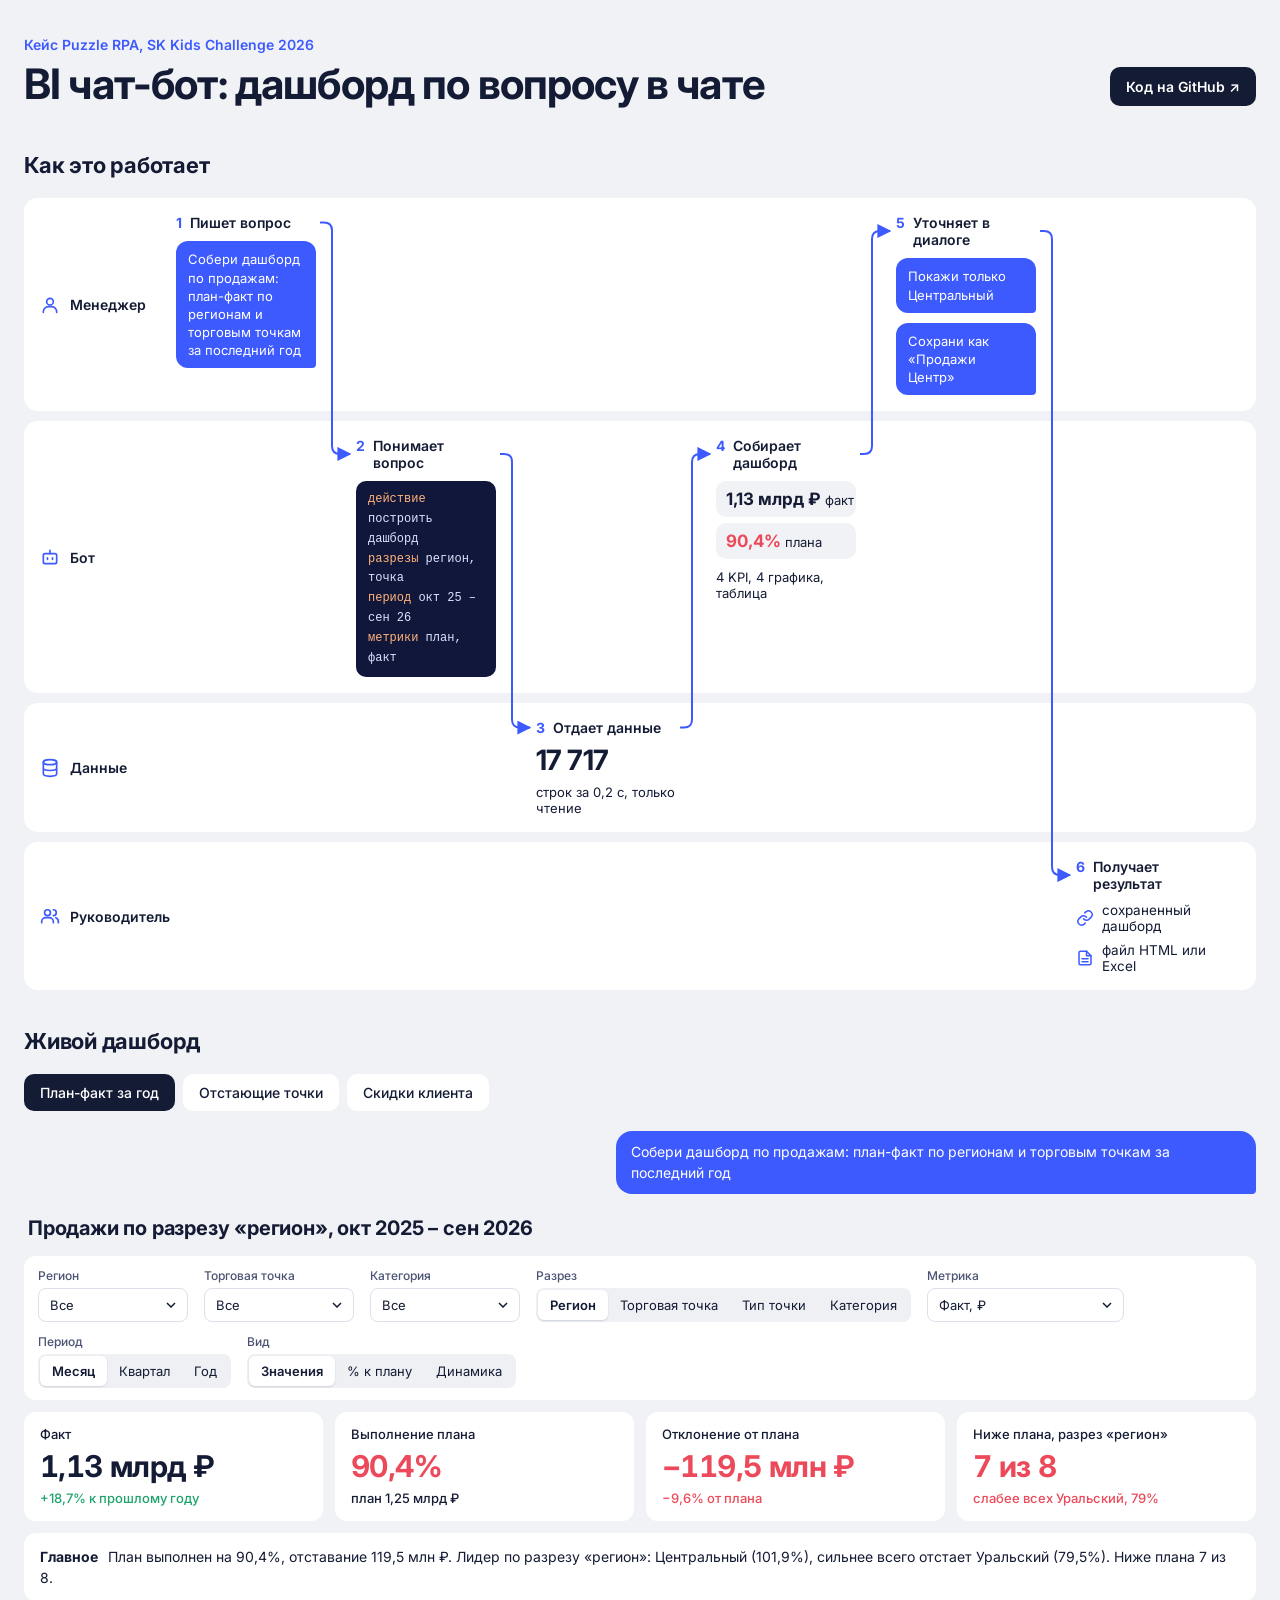
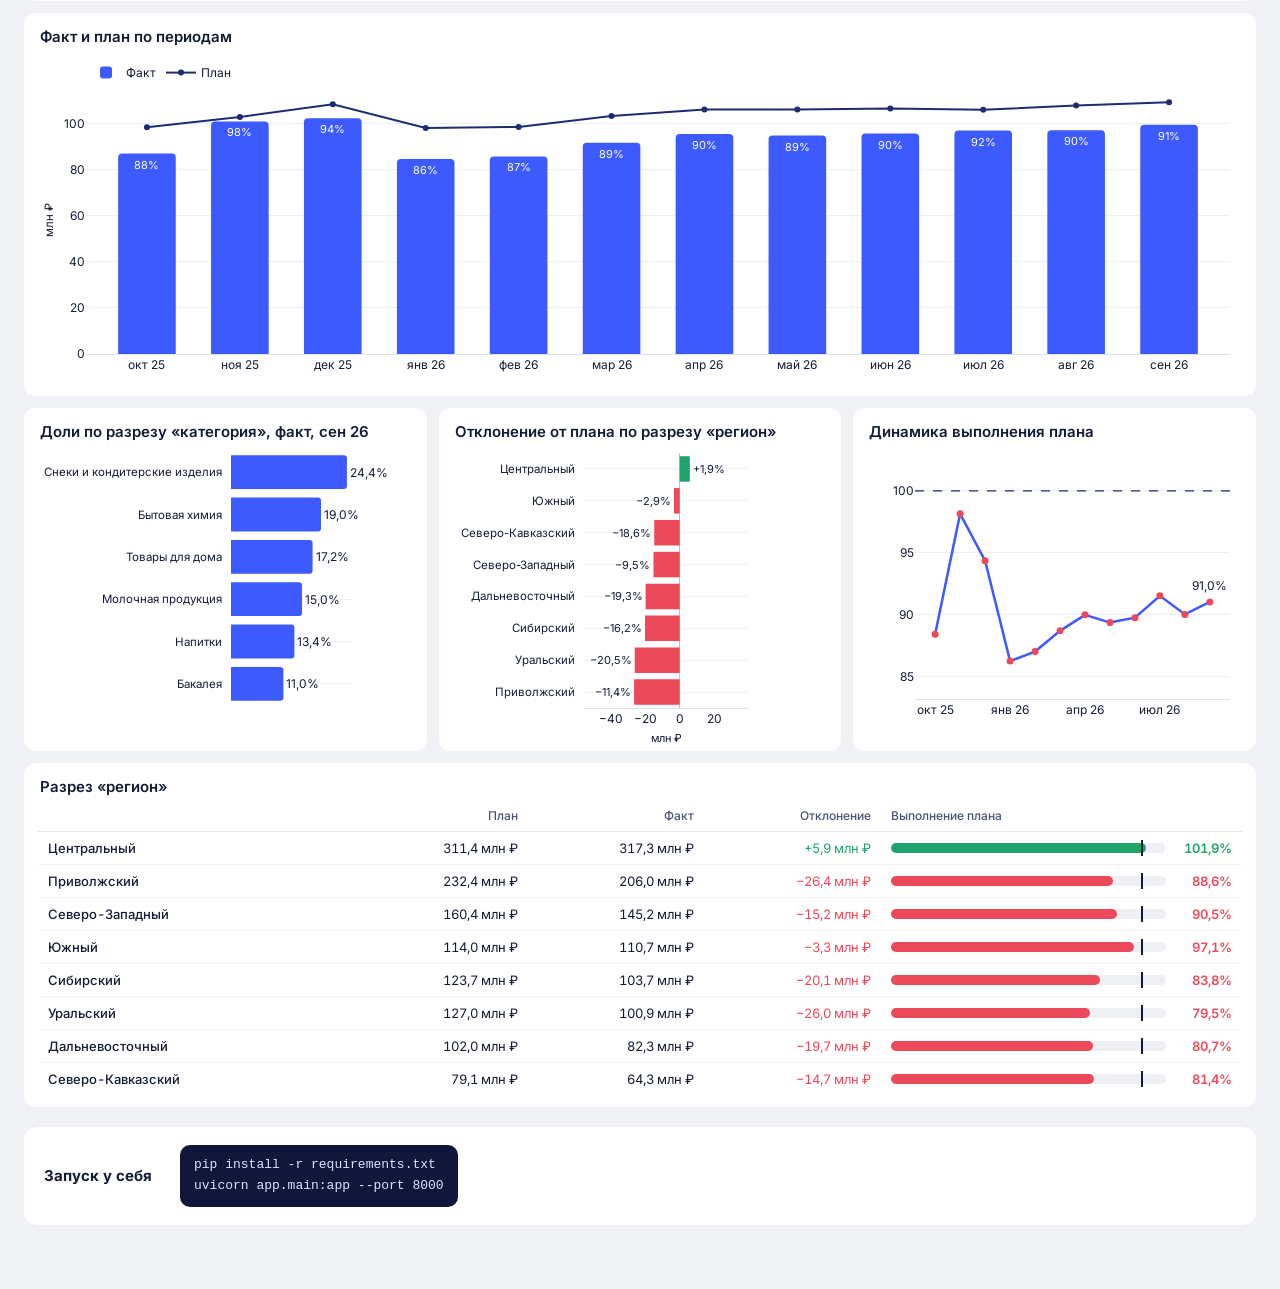
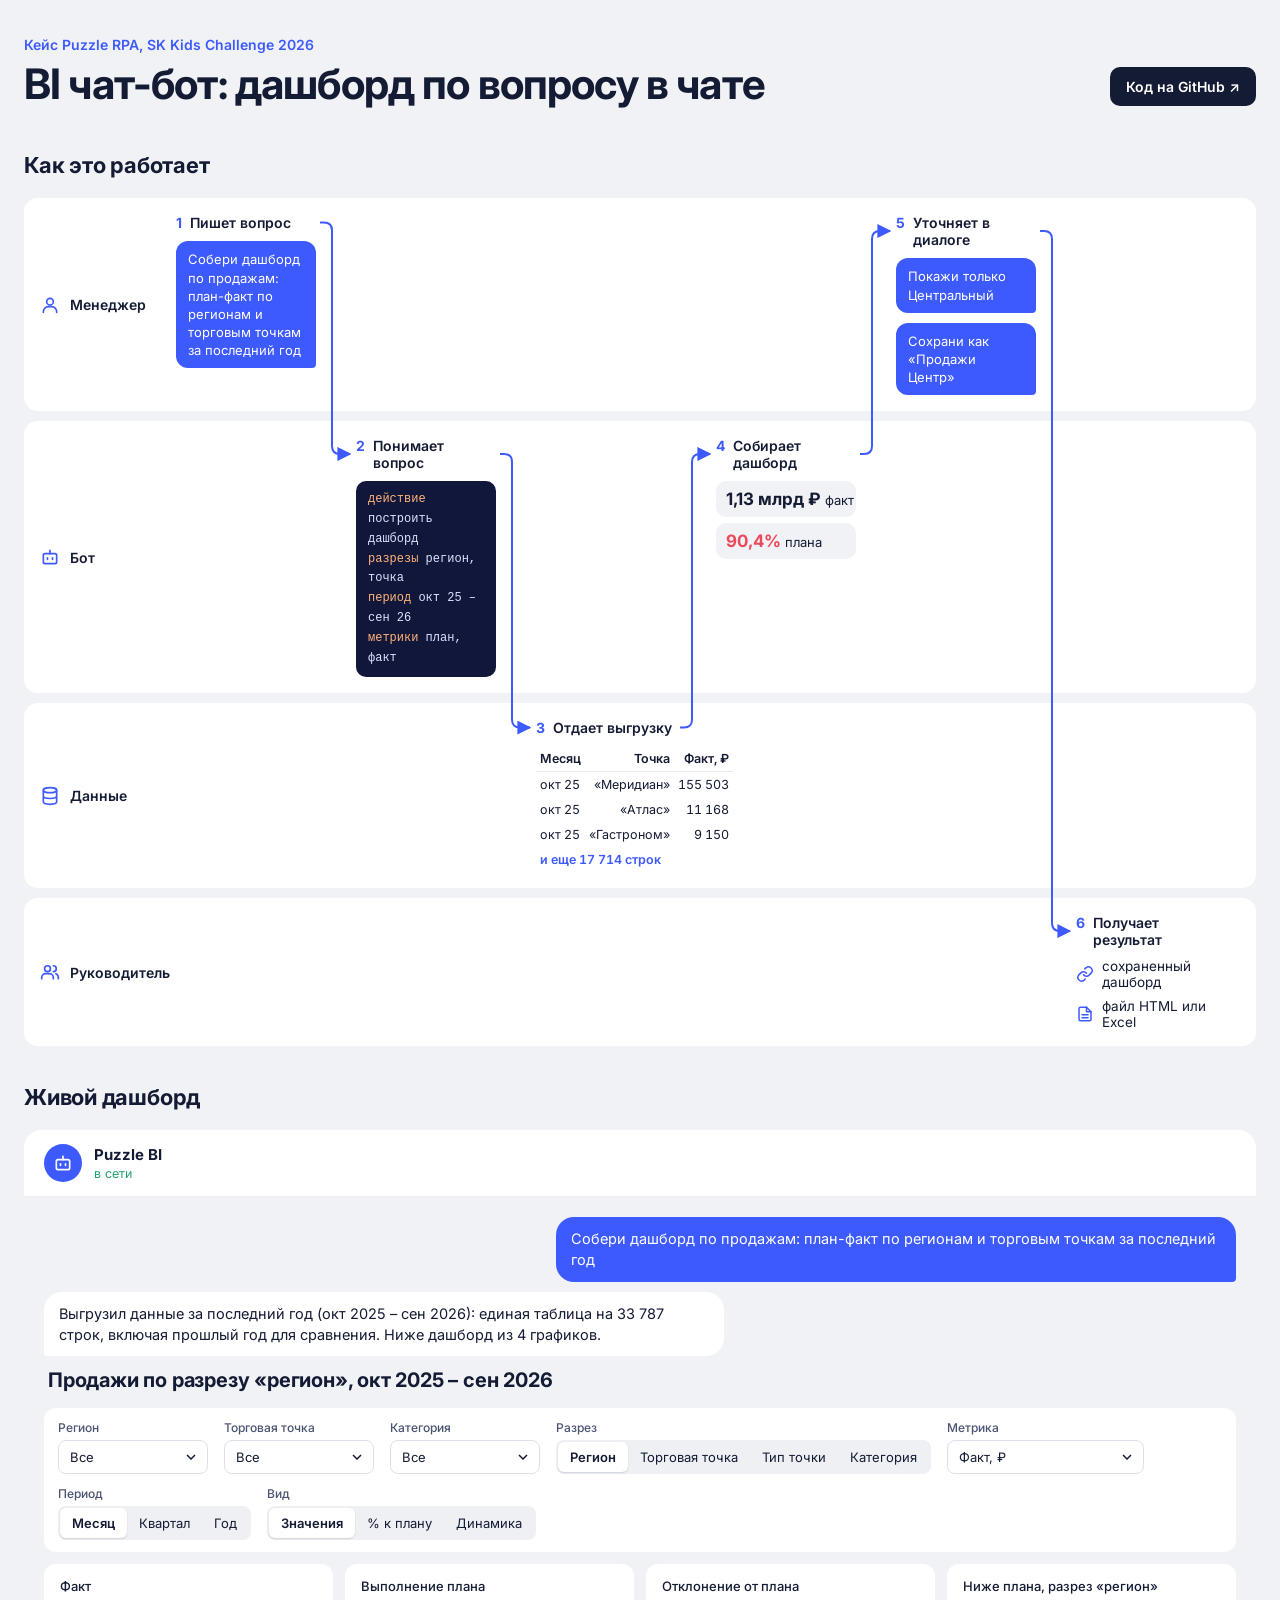
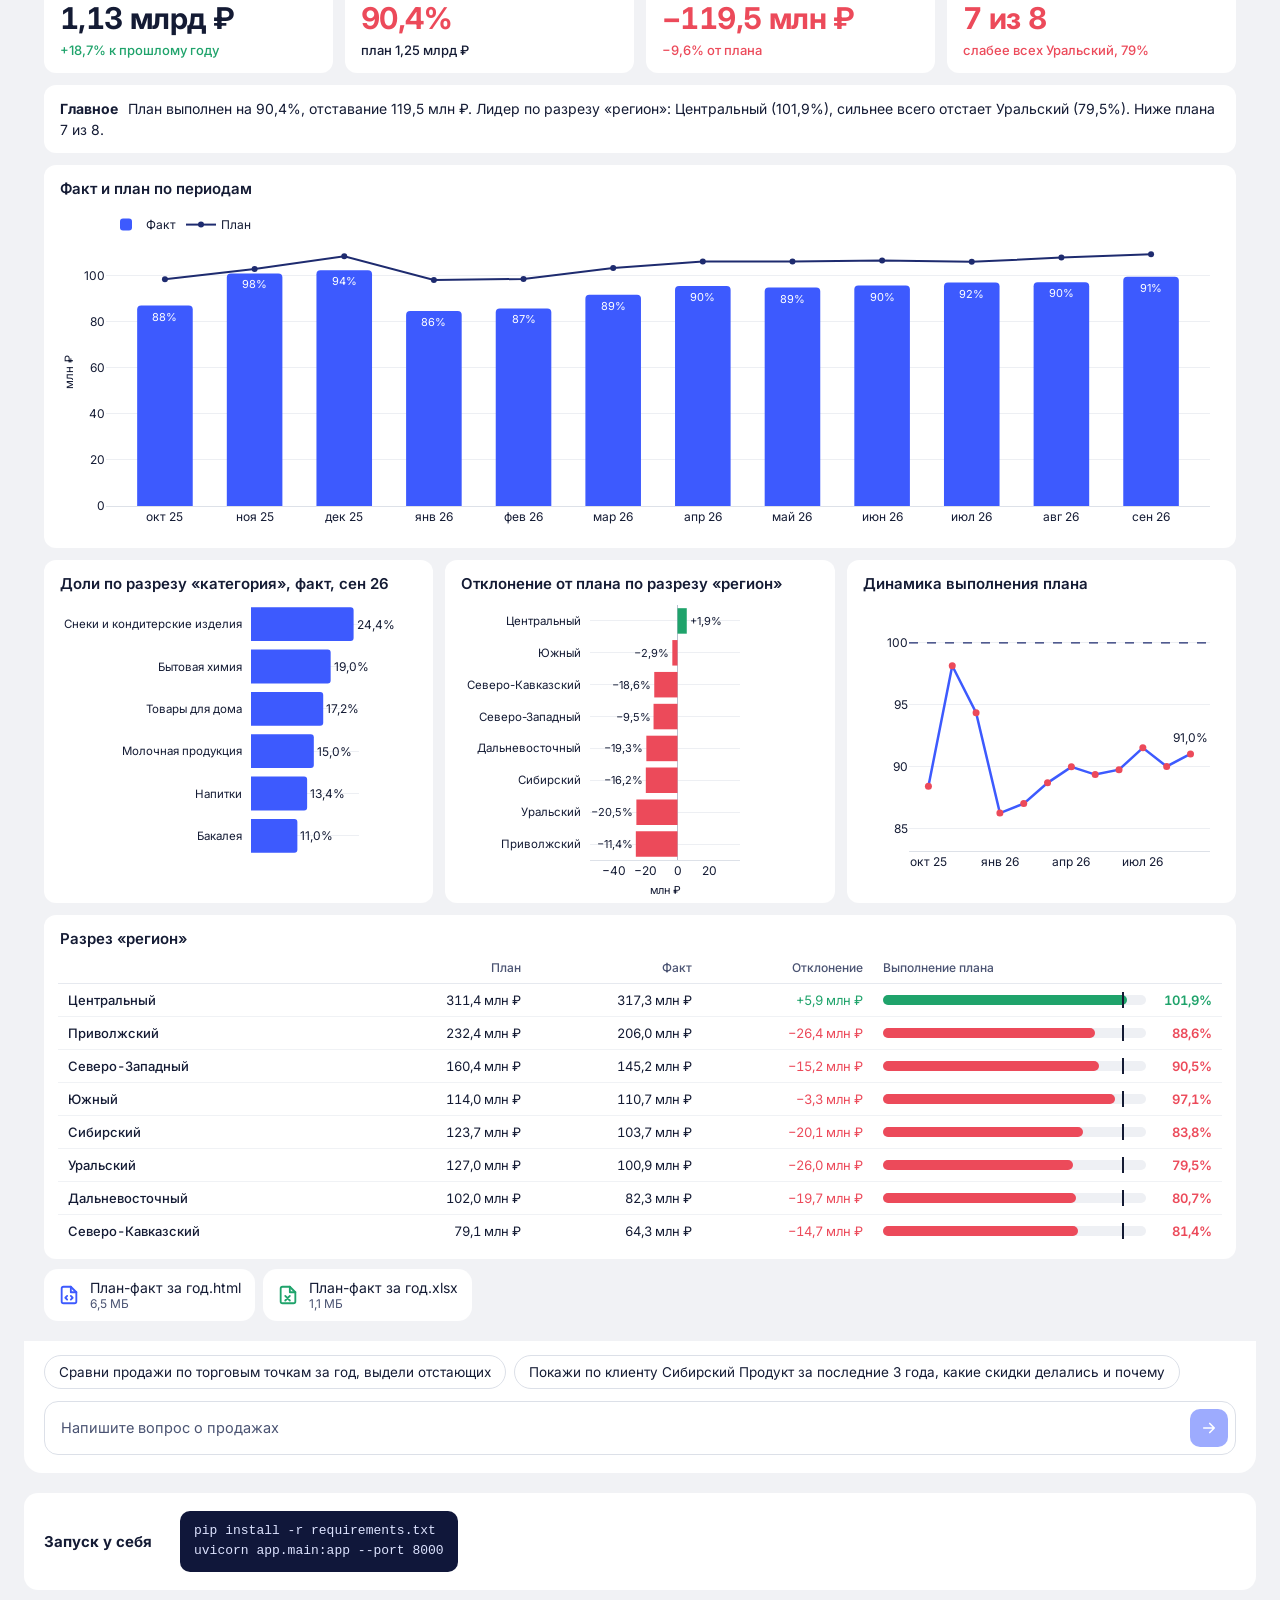
